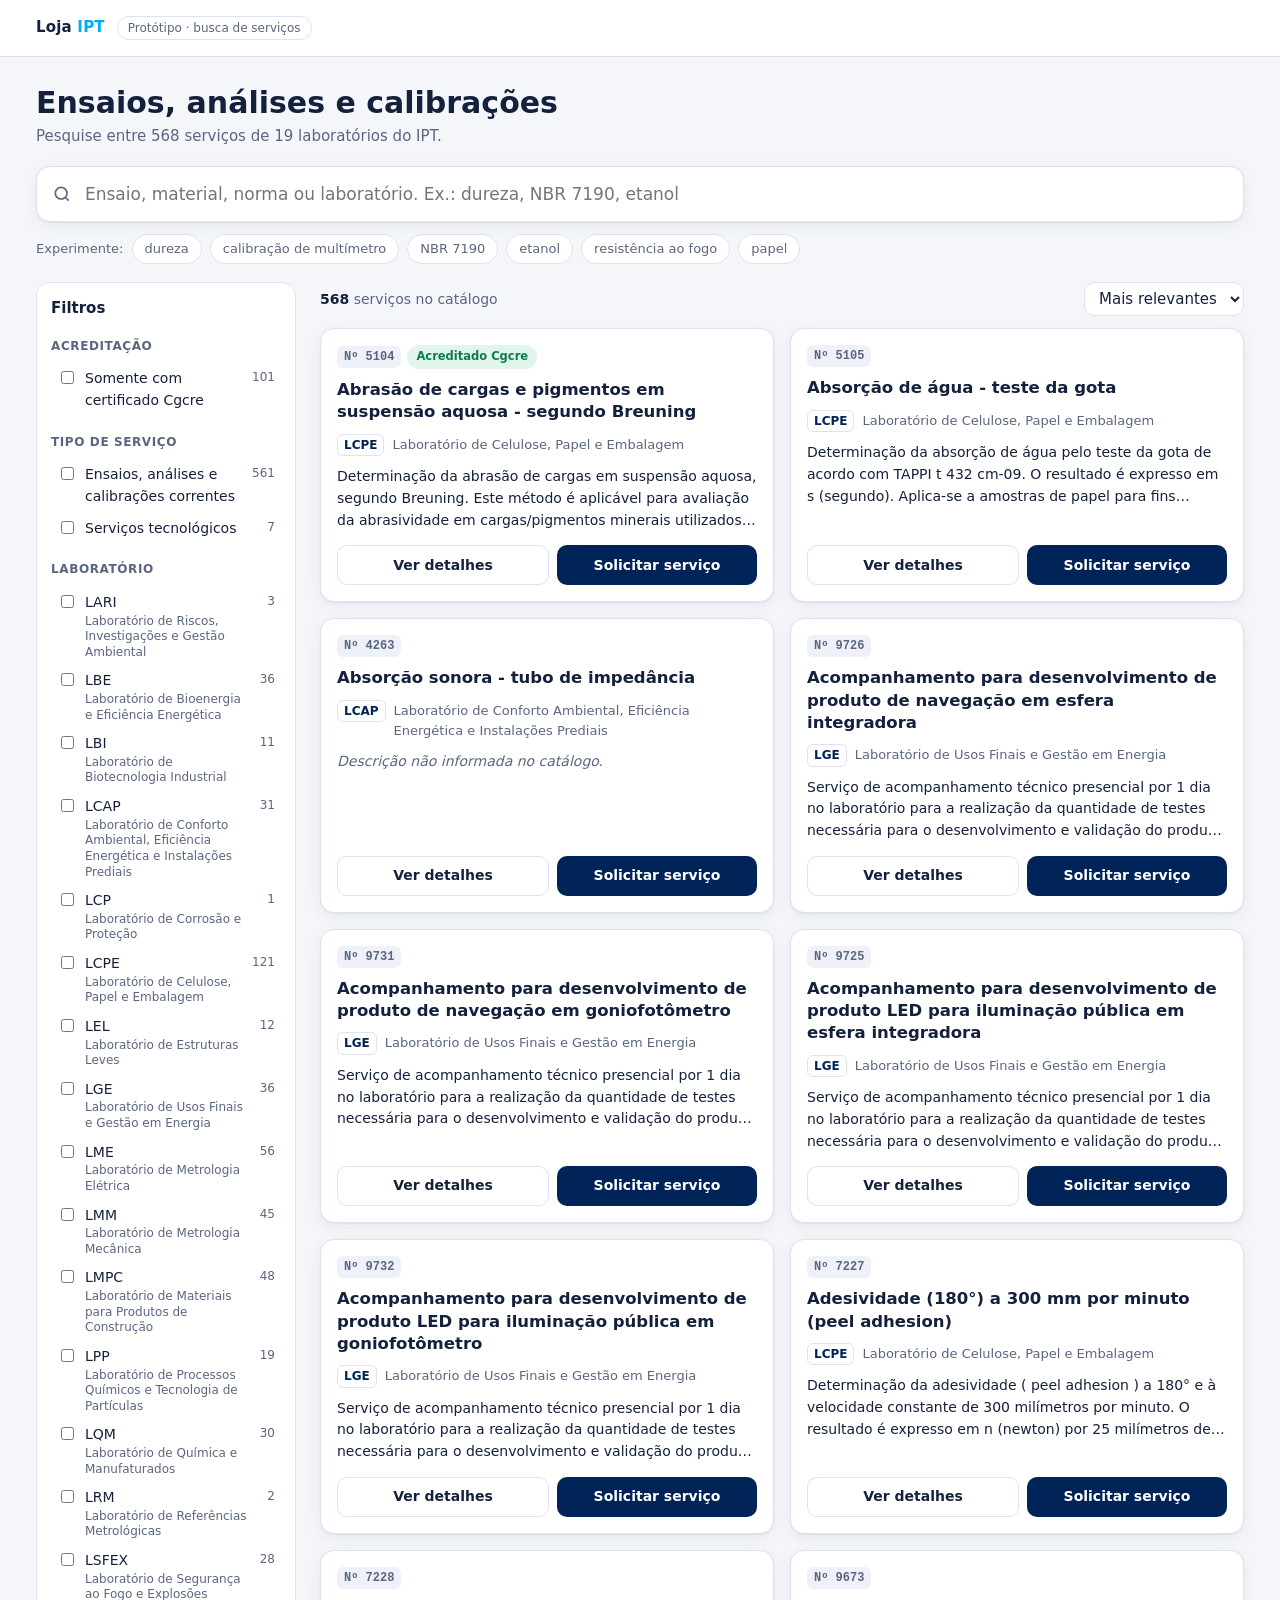
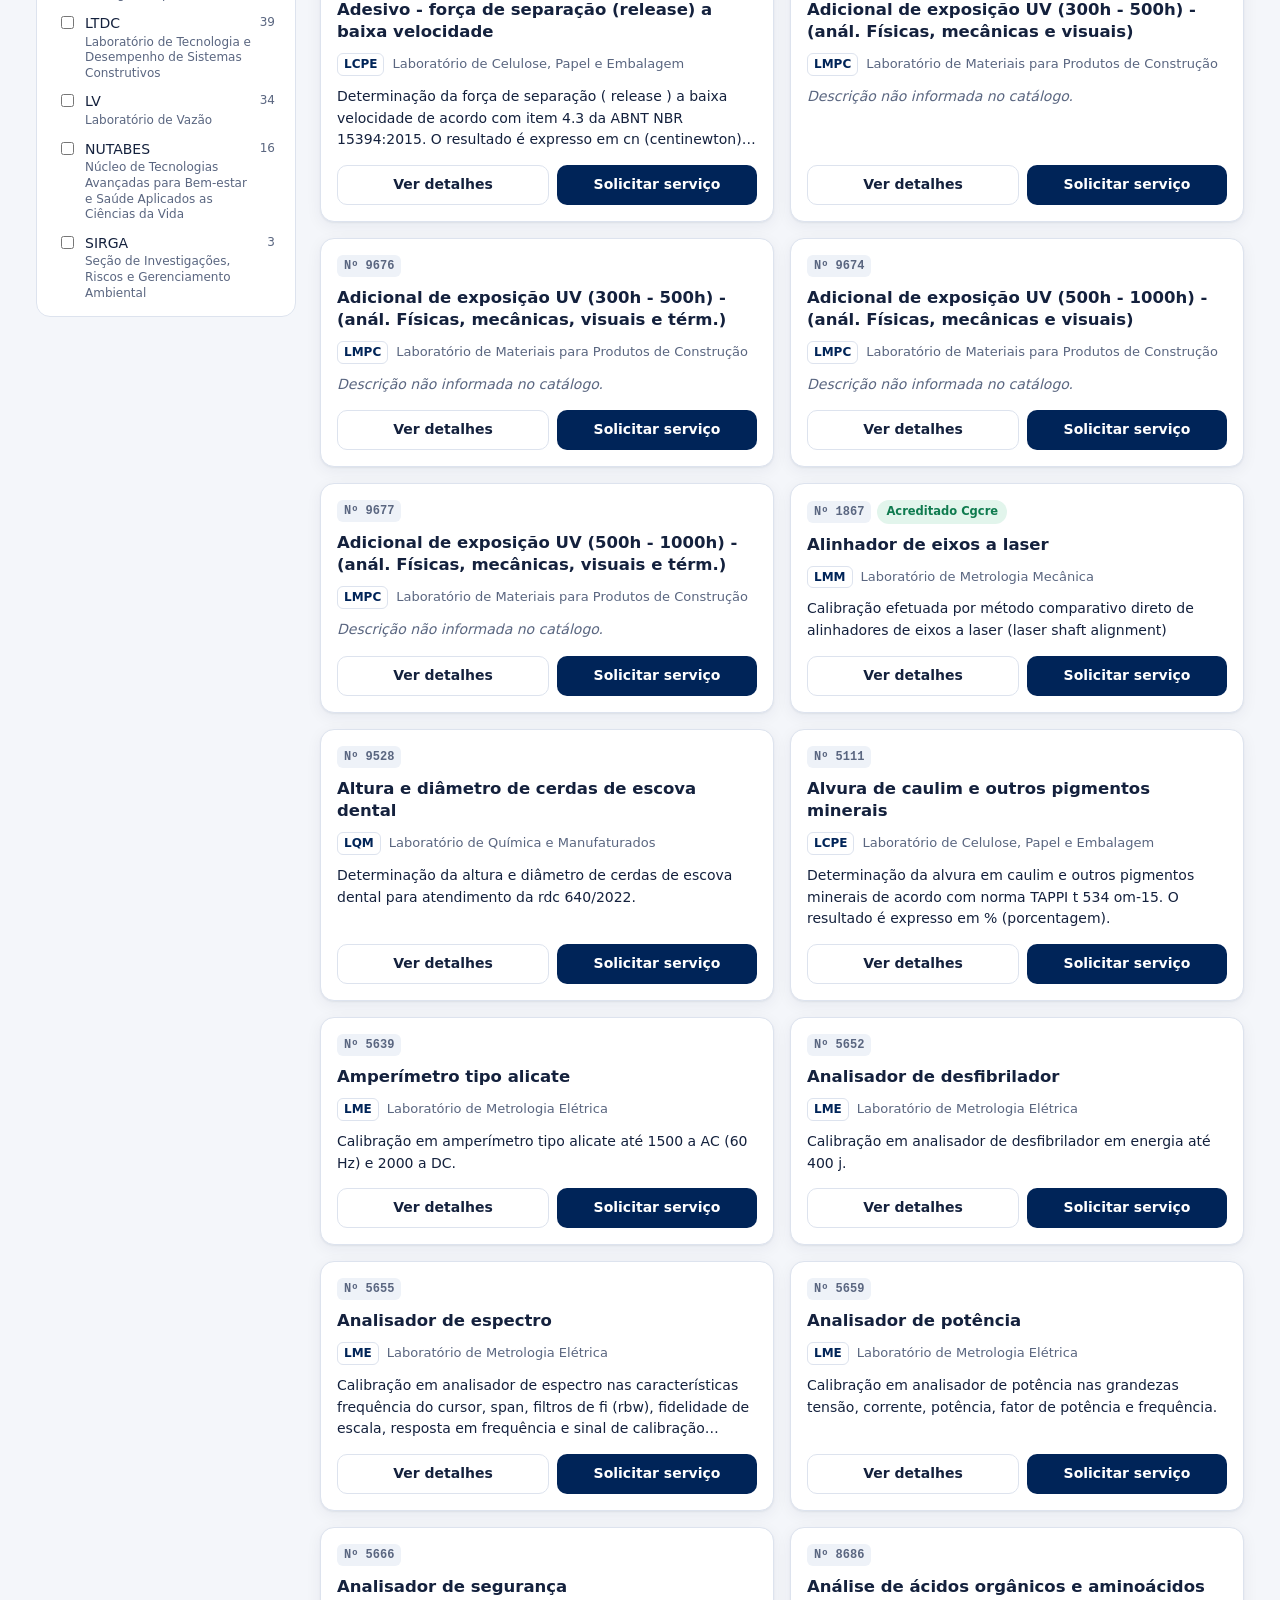
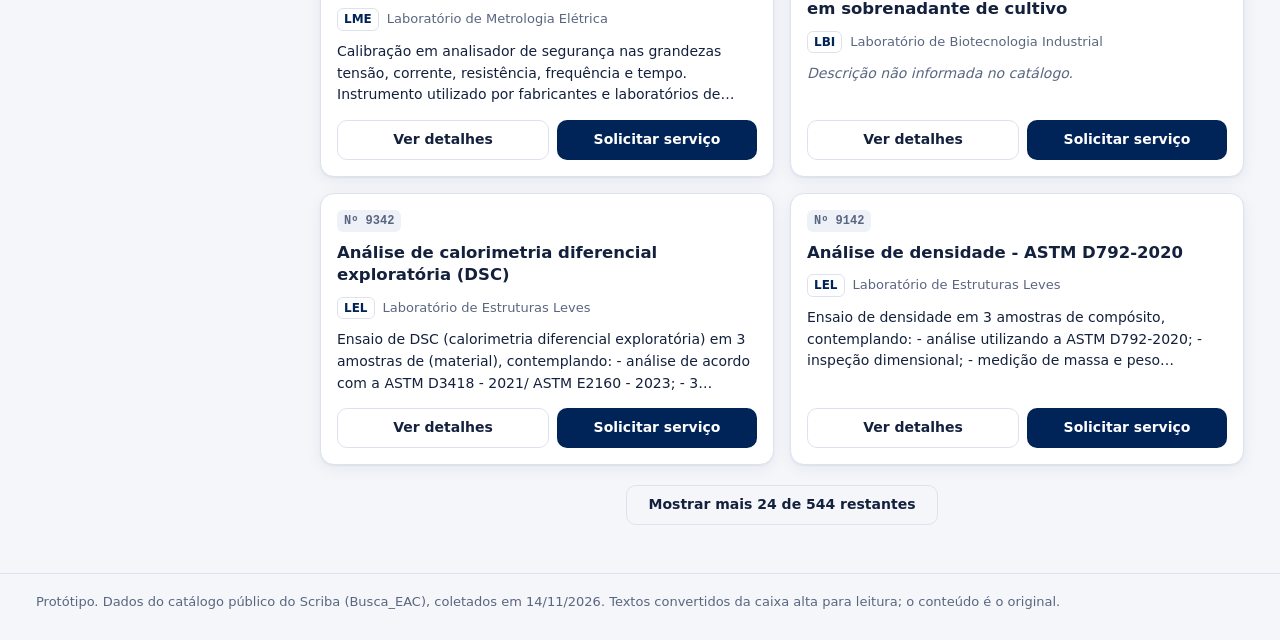
==== loja-ipt-busca/prototipo/index.html @ dd0d2679 "Adiciona protótipo independente da busca de serviços da Loja IPT Página única com os 568 serviços em" ====
<!doctype html>
<html lang="pt-BR">
<head>
<meta charset="utf-8">
<meta name="viewport" content="width=device-width, initial-scale=1">
<title>Busca de Serviços IPT</title>
<meta name="description" content="Protótipo de busca do catálogo de ensaios, análises e calibrações do IPT para a Loja IPT.">
<style>
:root{
  --bg:#f4f6fa; --surface:#ffffff; --surface-2:#eef2f8; --line:#dde3ee;
  --text:#14213d; --muted:#5a6680; --primary:#002458; --primary-ink:#ffffff;
  --accent:#01adef; --accent-soft:#e3f6fe; --mark:#fff1b8; --ok:#0f7b4f; --ok-soft:#e2f5ec;
  --shadow:0 1px 2px rgba(16,32,64,.06),0 4px 16px rgba(16,32,64,.06);
  --radius:14px;
  color-scheme:light;
}
@media (prefers-color-scheme:dark){
  :root:not([data-theme="light"]){
    --bg:#0b1220; --surface:#131c2e; --surface-2:#1a2540; --line:#26324d;
    --text:#e7ecf6; --muted:#9aa7c2; --primary:#5cc8f5; --primary-ink:#06192f;
    --accent:#5cc8f5; --accent-soft:#12324a; --mark:#5a4a0f; --ok:#5fd3a0; --ok-soft:#12352a;
    --shadow:0 1px 2px rgba(0,0,0,.3),0 6px 20px rgba(0,0,0,.25);
    color-scheme:dark;
  }
}
:root[data-theme="dark"]{
  --bg:#0b1220; --surface:#131c2e; --surface-2:#1a2540; --line:#26324d;
  --text:#e7ecf6; --muted:#9aa7c2; --primary:#5cc8f5; --primary-ink:#06192f;
  --accent:#5cc8f5; --accent-soft:#12324a; --mark:#5a4a0f; --ok:#5fd3a0; --ok-soft:#12352a;
  --shadow:0 1px 2px rgba(0,0,0,.3),0 6px 20px rgba(0,0,0,.25);
  color-scheme:dark;
}
*{box-sizing:border-box}
html{-webkit-text-size-adjust:100%}
body{margin:0;background:var(--bg);color:var(--text);
  font:15px/1.55 system-ui,-apple-system,"Segoe UI",Roboto,"Helvetica Neue",Arial,sans-serif}
a{color:inherit}
button,input,select{font:inherit;color:inherit}
.wrap{max-width:1240px;margin:0 auto;padding:0 16px}

/* topo */
.topbar{background:var(--surface);border-bottom:1px solid var(--line)}
.topbar .wrap{display:flex;align-items:center;gap:12px;height:56px}
.brand{font-weight:700;letter-spacing:.2px;color:var(--text);text-decoration:none}
.brand b{color:var(--accent)}
.tag{font-size:12px;color:var(--muted);border:1px solid var(--line);border-radius:999px;padding:2px 10px}
.spacer{flex:1}

/* busca */
.hero{padding:28px 0 18px}
.hero h1{margin:0 0 4px;font-size:clamp(22px,3.2vw,30px);line-height:1.2}
.hero p{margin:0 0 18px;color:var(--muted)}
.searchbox{position:relative}
.searchbox svg{position:absolute;left:16px;top:50%;transform:translateY(-50%);width:20px;height:20px;color:var(--muted);pointer-events:none}
.searchbox input{width:100%;height:56px;border-radius:var(--radius);border:1.5px solid var(--line);
  background:var(--surface);padding:0 48px 0 48px;font-size:17px;box-shadow:var(--shadow);outline:none}
.searchbox input:focus{border-color:var(--accent);box-shadow:0 0 0 4px var(--accent-soft)}
input[type=search]::-webkit-search-cancel-button{-webkit-appearance:none;display:none}
.clear{position:absolute;right:10px;top:50%;transform:translateY(-50%);border:0;background:transparent;
  width:36px;height:36px;border-radius:50%;cursor:pointer;color:var(--muted);display:none}
.clear:hover{background:var(--surface-2)}
.examples{display:flex;flex-wrap:wrap;gap:8px;margin-top:12px;align-items:center;font-size:13px;color:var(--muted)}
.chip{border:1px solid var(--line);background:var(--surface);border-radius:999px;padding:4px 12px;cursor:pointer;font-size:13px}
.chip:hover{border-color:var(--accent)}

/* layout */
.layout{display:grid;grid-template-columns:260px 1fr;gap:24px;padding-bottom:48px}
@media (max-width:860px){.layout{grid-template-columns:1fr}}
aside .panel{background:var(--surface);border:1px solid var(--line);border-radius:var(--radius);padding:14px 14px 10px;position:sticky;top:12px}
aside details>summary{list-style:none;cursor:pointer;font-weight:600;display:flex;justify-content:space-between;align-items:center}
aside details>summary::-webkit-details-marker{display:none}
aside h3{font-size:12px;text-transform:uppercase;letter-spacing:.6px;color:var(--muted);margin:16px 0 8px}
.opt{display:flex;align-items:flex-start;gap:8px;padding:5px 6px;border-radius:8px;cursor:pointer;font-size:14px}
.opt:hover{background:var(--surface-2)}
.opt input{margin-top:3px;accent-color:var(--accent)}
.opt .n{margin-left:auto;color:var(--muted);font-size:12px;font-variant-numeric:tabular-nums}
.opt .lbl{min-width:0}
.opt .lbl small{display:block;color:var(--muted);font-size:12px;line-height:1.3}
.opt.zero{opacity:.45}
.linkbtn{border:0;background:none;color:var(--accent);cursor:pointer;padding:6px 0;font-size:13px}

.bar{display:flex;flex-wrap:wrap;gap:10px;align-items:center;justify-content:space-between;margin-bottom:12px}
.count{font-size:14px;color:var(--muted)}
.count strong{color:var(--text)}
.bar select{border:1px solid var(--line);background:var(--surface);border-radius:10px;padding:6px 10px}
.notice{background:var(--accent-soft);border-radius:10px;padding:10px 14px;margin-bottom:12px;font-size:14px}
.notice button{border:0;background:none;padding:0;color:var(--accent);cursor:pointer;text-decoration:underline;font-weight:600}

/* cards */
.grid{display:grid;grid-template-columns:repeat(auto-fill,minmax(300px,1fr));gap:16px}
@media (max-width:400px){.grid{grid-template-columns:1fr}}
.card{background:var(--surface);border:1px solid var(--line);border-radius:var(--radius);padding:16px;
  display:flex;flex-direction:column;gap:10px;box-shadow:var(--shadow);min-width:0}
.card:hover{border-color:color-mix(in srgb,var(--accent) 45%,var(--line))}
.meta{display:flex;flex-wrap:wrap;gap:6px;align-items:center}
.code{font:600 12px/1 ui-monospace,SFMono-Regular,Menlo,Consolas,monospace;background:var(--surface-2);border-radius:6px;padding:5px 7px;color:var(--muted)}
.badge{font-size:11.5px;font-weight:600;border-radius:999px;padding:3px 9px;background:var(--ok-soft);color:var(--ok)}
.badge.type{background:var(--surface-2);color:var(--muted);font-weight:500}
.card h2{font-size:16.5px;line-height:1.35;margin:0;overflow-wrap:anywhere}
.lab{display:flex;gap:8px;align-items:baseline;font-size:13px;color:var(--muted);min-width:0}
.sigla{flex:none;font-weight:700;color:var(--primary);font-size:12px;border:1px solid var(--line);border-radius:6px;padding:1px 6px}
.desc{margin:0;font-size:14px;color:var(--text);display:-webkit-box;-webkit-line-clamp:3;-webkit-box-orient:vertical;overflow:hidden;overflow-wrap:anywhere}
.desc.none{color:var(--muted);font-style:italic}
.kw{display:flex;flex-wrap:wrap;gap:6px}
.kw span{font-size:12px;color:var(--muted);background:var(--surface-2);border-radius:6px;padding:2px 8px}
.actions{display:flex;gap:8px;margin-top:auto;padding-top:4px}
.btn{flex:1;display:inline-flex;justify-content:center;align-items:center;gap:6px;height:40px;border-radius:10px;
  font-weight:600;font-size:14px;text-decoration:none;cursor:pointer;border:1.5px solid transparent;white-space:nowrap}
.btn.sec{background:transparent;border-color:var(--line);color:var(--text)}
.btn.sec:hover{border-color:var(--accent)}
.btn.pri{background:var(--primary);color:var(--primary-ink)}
.btn.pri:hover{filter:brightness(1.12)}
mark{background:var(--mark);color:inherit;border-radius:3px;padding:0 1px}
.more{display:flex;justify-content:center;margin-top:20px}
.more .btn{flex:none;padding:0 22px}
.empty{background:var(--surface);border:1px dashed var(--line);border-radius:var(--radius);padding:28px;text-align:center;color:var(--muted)}
.empty h2{color:var(--text);font-size:18px;margin:0 0 6px}

/* detalhes */
dialog{border:0;padding:0;border-radius:18px;width:min(760px,calc(100vw - 24px));max-height:calc(100dvh - 24px);
  background:var(--surface);color:var(--text);box-shadow:0 20px 60px rgba(0,0,0,.35)}
dialog::backdrop{background:rgba(8,16,32,.55)}
.dlg-head{position:sticky;top:0;background:var(--surface);padding:18px 20px 12px;border-bottom:1px solid var(--line);display:flex;gap:12px;align-items:flex-start}
.dlg-head h2{margin:6px 0 0;font-size:20px;line-height:1.3}
.x{margin-left:auto;flex:none;border:0;background:var(--surface-2);width:36px;height:36px;border-radius:50%;cursor:pointer;font-size:18px}
.dlg-body{padding:16px 20px 8px}
.dlg-body dl{display:grid;grid-template-columns:150px 1fr;gap:10px 16px;margin:0}
@media (max-width:560px){.dlg-body dl{grid-template-columns:1fr;gap:2px}.dlg-body dd{margin-bottom:10px}}
.dlg-body dt{color:var(--muted);font-size:13px}
.dlg-body dd{margin:0;overflow-wrap:anywhere}
.dlg-body dd a{color:var(--accent)}
.dlg-foot{position:sticky;bottom:0;background:var(--surface);border-top:1px solid var(--line);padding:12px 20px;display:flex;gap:8px;flex-wrap:wrap}
.dlg-foot .btn{flex:1 1 180px}
.norms{display:flex;flex-wrap:wrap;gap:6px}
.norms span{font:600 12px/1.4 ui-monospace,SFMono-Regular,Menlo,Consolas,monospace;background:var(--surface-2);border-radius:6px;padding:2px 8px}
.hint{font-size:12px;color:var(--muted)}
footer{border-top:1px solid var(--line);padding:18px 0 28px;color:var(--muted);font-size:13px}
.sr{position:absolute;width:1px;height:1px;overflow:hidden;clip:rect(0 0 0 0)}
</style>
</head>
<body>
<header class="topbar">
  <div class="wrap">
    <a class="brand" href="?">Loja <b>IPT</b></a>
    <span class="tag">Protótipo · busca de serviços</span>
    <span class="spacer"></span>
  </div>
</header>

<main class="wrap">
  <section class="hero">
    <h1>Ensaios, análises e calibrações</h1>
    <p id="sub">Pesquise no catálogo de serviços dos laboratórios do IPT.</p>
    <form class="searchbox" role="search" onsubmit="return false">
      <label class="sr" for="q">Buscar serviço</label>
      <svg viewBox="0 0 24 24" fill="none" stroke="currentColor" stroke-width="2" aria-hidden="true"><circle cx="11" cy="11" r="7"/><path d="m20 20-3.5-3.5"/></svg>
      <input id="q" type="search" autocomplete="off" spellcheck="false" maxlength="200"
        placeholder="Ensaio, material, norma ou laboratório. Ex.: dureza, NBR 7190, etanol">
      <button class="clear" id="clear" type="button" aria-label="Limpar busca">✕</button>
    </form>
    <div class="examples" id="examples"><span>Experimente:</span></div>
  </section>

  <div class="layout">
    <aside>
      <div class="panel">
        <details id="filters" open>
          <summary>Filtros <span class="hint" id="factive"></span></summary>
          <h3>Acreditação</h3>
          <label class="opt"><input type="checkbox" id="fcgcre"><span class="lbl">Somente com certificado Cgcre</span><span class="n" id="ncgcre"></span></label>
          <h3>Tipo de serviço</h3>
          <div id="ftipo"></div>
          <h3>Laboratório</h3>
          <div id="flab"></div>
          <button class="linkbtn" id="freset" type="button">Limpar filtros</button>
        </details>
      </div>
    </aside>

    <section aria-labelledby="count">
      <div class="bar">
        <div class="count" id="count" aria-live="polite"></div>
        <label>
          <span class="sr">Ordenar</span>
          <select id="sort">
            <option value="rel">Mais relevantes</option>
            <option value="nome">Nome (A–Z)</option>
            <option value="cod">Código</option>
          </select>
        </label>
      </div>
      <div id="notices"></div>
      <div class="grid" id="grid"></div>
      <div class="more" id="more"></div>
    </section>
  </div>
</main>

<footer>
  <div class="wrap" id="foot"></div>
</footer>

<dialog id="dlg" aria-labelledby="dlg-title"></dialog>

<script>
const DADOS = {"meta":{"fonte":"https://escriba.ipt.br/Busca_EAC/pesquisas.asp (POST TxtTermo=%)","coletado_em":"2026-11-14","blocos_html":574,"servicos_unicos":568,"laboratorios":19,"termos_use":132},"servicos":[{"registro":1050,"tipo_servico":"Ensaios, análises e calibrações correntes","nome":"ENSAIO DE SOLIDEZ E ENVELHECIMENTO À LUZ (WOM)","descricao":"ENSAIOS DE SOLIDEZ À LUZ E ENVELHECIMENTO ACELERADO EM EQUIPAMENTO WEATHER OMETER","palavras_chave":[],"laboratorios":[{"sigla":"LQM","nome":"Laboratório de Química e Manufaturados","crd":"DN11"}],"certificados_cgcre":[],"contato":{"url":"https://www.ipt.br/faleconosco/?Manifestacao=1&Ensaio=1050&CRD=DN11","manifestacao":"1"}},{"registro":1201,"tipo_servico":"Ensaios, análises e calibrações correntes","nome":"CÉLULA DE CARGA HIDRÁULICA","descricao":"CALIBRAÇÃO DE INSTRUMENTOS DE MEDIÇÃO DE FORÇA INDIRETA TAIS COMO: MACACO HIDRÁULICO, MACACO DE PROTENSÃO, MACACO DE FORMA DESLIZANTE, CÉLULA DE CARGA HIDRÁULICA. CALIBRAÇÃO EFETUADA BASEADO NA NORMA ABNT NBR 8197.","palavras_chave":[],"laboratorios":[{"sigla":"LMM","nome":"LABORATÓRIO DE METROLOGIA MECÂNICA","crd":"DH12"}],"certificados_cgcre":[{"codigo":"CAL 0003","url":"https://escriba.ipt.br/qualidade_acreditacao/CAL_0003_certificado.pdf"},{"codigo":"CAL 0003(Inglês)","url":"https://escriba.ipt.br/qualidade_acreditacao/CAL_0003_certificado_ingles.pdf"}],"contato":{"url":"https://www.ipt.br/faleconosco/?Manifestacao=2&Ensaio=1201&CRD=DH12","manifestacao":"2"}},{"registro":1212,"tipo_servico":"Ensaios, análises e calibrações correntes","nome":"MÁQUINA DE ENSAIO DE IMPACTO","descricao":"CALIBRAÇÃO DE MÁQUINAS DE ENSAIO DE IMPACTO CHARPY PELO MÉTODO DIRETO E INDIRETO BASEADO NA NORMA ABNT NBR ISO 148-2. CHARPY PENDULUM IMPACT TEST","palavras_chave":[],"laboratorios":[{"sigla":"LMM","nome":"LABORATÓRIO DE METROLOGIA MECÂNICA","crd":"DH12"}],"certificados_cgcre":[{"codigo":"CAL 0003","url":"https://escriba.ipt.br/qualidade_acreditacao/CAL_0003_certificado.pdf"},{"codigo":"CAL 0003(Inglês)","url":"https://escriba.ipt.br/qualidade_acreditacao/CAL_0003_certificado_ingles.pdf"}],"contato":{"url":"https://www.ipt.br/faleconosco/?Manifestacao=2&Ensaio=1212&CRD=DH12","manifestacao":"2"}},{"registro":1218,"tipo_servico":"Ensaios, análises e calibrações correntes","nome":"CALIBRADOR DE RELÓGIO","descricao":"CALIBRAÇÃO EFETUADA POR MÉTODO COMPARATIVO DIRETO DE CALIBRADORES (MECÂNICOS) DE RELÓGIOS COMPARADOR / APALPADOR E CALIBRADORES (ELETRÔNICO) DE RELÓGIO COMPARADOR / APALPADOR","palavras_chave":[],"laboratorios":[{"sigla":"LMM","nome":"LABORATÓRIO DE METROLOGIA MECÂNICA","crd":"DH12"}],"certificados_cgcre":[{"codigo":"CAL 0003","url":"https://escriba.ipt.br/qualidade_acreditacao/CAL_0003_certificado.pdf"},{"codigo":"CAL 0003(Inglês)","url":"https://escriba.ipt.br/qualidade_acreditacao/CAL_0003_certificado_ingles.pdf"}],"contato":{"url":"https://www.ipt.br/faleconosco/?Manifestacao=2&Ensaio=1218&CRD=DH12","manifestacao":"2"}},{"registro":1235,"tipo_servico":"Ensaios, análises e calibrações correntes","nome":"COMPARADOR / APALPADOR ELETRÔNICO","descricao":"CALIBRAÇÃO EFETUADA POR MÉTODO COMPARATIVO DIRETO DE COMPARADORES ELETRÔNICOS DE DESLOCAMENTO E APALPADORES ELETRÔNICOS.","palavras_chave":[],"laboratorios":[{"sigla":"LMM","nome":"LABORATÓRIO DE METROLOGIA MECÂNICA","crd":"DH12"}],"certificados_cgcre":[{"codigo":"CAL 0003","url":"https://escriba.ipt.br/qualidade_acreditacao/CAL_0003_certificado.pdf"},{"codigo":"CAL 0003(Inglês)","url":"https://escriba.ipt.br/qualidade_acreditacao/CAL_0003_certificado_ingles.pdf"}],"contato":{"url":"https://www.ipt.br/faleconosco/?Manifestacao=2&Ensaio=1235&CRD=DH12","manifestacao":"2"}},{"registro":1239,"tipo_servico":"Ensaios, análises e calibrações correntes","nome":"ESQUADRO","descricao":"CALIBRAÇÃO EFETUADA POR MÉTODO COMPARATIVO DIRETO DE ESQUADRO COMBINADO (COMBINATION SQUARES).","palavras_chave":[],"laboratorios":[{"sigla":"LMM","nome":"LABORATÓRIO DE METROLOGIA MECÂNICA","crd":"DH12"}],"certificados_cgcre":[{"codigo":"CAL 0003","url":"https://escriba.ipt.br/qualidade_acreditacao/CAL_0003_certificado.pdf"},{"codigo":"CAL 0003(Inglês)","url":"https://escriba.ipt.br/qualidade_acreditacao/CAL_0003_certificado_ingles.pdf"}],"contato":{"url":"https://www.ipt.br/faleconosco/?Manifestacao=2&Ensaio=1239&CRD=DH12","manifestacao":"2"}},{"registro":1248,"tipo_servico":"Ensaios, análises e calibrações correntes","nome":"MÁQUINA DE ENSAIO","descricao":"CALIBRAÇÃO DE ESCALA MÁQUINA DE ENSAIO DE MATERIAIS METÁLICOS, PLÁSTICOS, BORRACHA E CONCRETO EM TRAÇÃO E COMPRESSÃO, TENSION/COMPRESSION TESTING MACHINE, STATIC UNIAXIAL TESTING MACHINE, PARÂMETROS DESLOCAMENTO E VELOCIDADE. EXTENSÔMETRO. CALIBRAÇÃO EFETUADA BASEADO NA NORMA ABNT NBR ISO 7500-1. CALIBRAÇÃO EFETUADA, BASEADO NA NORMA ASTM E2309/E2309M. CALIBRAÇÃO EFETUADA , BASEADO NA NORMA ASTM E2658. CALIBRAÇÃO EFETUADA BASEADO NA NORMA NBR ISO 9513.","palavras_chave":[],"laboratorios":[{"sigla":"LMM","nome":"LABORATÓRIO DE METROLOGIA MECÂNICA","crd":"DH12"}],"certificados_cgcre":[{"codigo":"CAL 0003","url":"https://escriba.ipt.br/qualidade_acreditacao/CAL_0003_certificado.pdf"},{"codigo":"CAL 0003(Inglês)","url":"https://escriba.ipt.br/qualidade_acreditacao/CAL_0003_certificado_ingles.pdf"}],"contato":{"url":"https://www.ipt.br/faleconosco/?Manifestacao=2&Ensaio=1248&CRD=DH12","manifestacao":"2"}},{"registro":1252,"tipo_servico":"Ensaios, análises e calibrações correntes","nome":"MESA / RÉGUA DE SENO","descricao":"CALIBRAÇÃO EFETUADA POR MÉTODO COMPARATIVO DIRETO DE MESAS DE SENO E RÉGUAS DE SENO, BASEADO NA NORMA JIS-B 7525.","palavras_chave":[],"laboratorios":[{"sigla":"LMM","nome":"LABORATÓRIO DE METROLOGIA MECÂNICA","crd":"DH12"}],"certificados_cgcre":[{"codigo":"CAL 0003","url":"https://escriba.ipt.br/qualidade_acreditacao/CAL_0003_certificado.pdf"},{"codigo":"CAL 0003(Inglês)","url":"https://escriba.ipt.br/qualidade_acreditacao/CAL_0003_certificado_ingles.pdf"}],"contato":{"url":"https://www.ipt.br/faleconosco/?Manifestacao=2&Ensaio=1252&CRD=DH12","manifestacao":"2"}},{"registro":1260,"tipo_servico":"Ensaios, análises e calibrações correntes","nome":"TORQUÍMETRO - 5 PTS","descricao":"CALIBRAÇÃO DE EQUIPAMENTOS TAIS COMO: TORQUÍMETRO ANALÓGICO, DIGITAL, ESTALO, BARRA DE TORÇÃO OU FLEXÃO, CHAVE MECÂNICA, CHAVE DE TORQUE, TORQUÍMETRO HIDRÁULICO, TORQUE WRENCH, HYDRAULIC TORQUE WRENCH, DIGITAL TORQUE WRENCH. CALIBRAÇÃO EFETUADA BASEADO NA(S) NORMA(S) ABNT NBR ISO 6789.","palavras_chave":[],"laboratorios":[{"sigla":"LMM","nome":"LABORATÓRIO DE METROLOGIA MECÂNICA","crd":"DH12"}],"certificados_cgcre":[{"codigo":"CAL 0003","url":"https://escriba.ipt.br/qualidade_acreditacao/CAL_0003_certificado.pdf"},{"codigo":"CAL 0003(Inglês)","url":"https://escriba.ipt.br/qualidade_acreditacao/CAL_0003_certificado_ingles.pdf"}],"contato":{"url":"https://www.ipt.br/faleconosco/?Manifestacao=2&Ensaio=1260&CRD=DH12","manifestacao":"2"}},{"registro":1268,"tipo_servico":"Ensaios, análises e calibrações correntes","nome":"PADRÃO ESCALONADO","descricao":"CALIBRAÇÃO EFETUADA POR MÉTODO COMPARATIVO DIRETO DE PADRÃO ESCALONADO PARA PAQUÍMETRO E MEDIDOR DE ALTURA, PADRÕES ESCALONADO COM TAMBOR MICROMÉTRICO E PADRÕES ESCALONADO PARA MICRÔMETRO DE PROFUNDIDADE, BASEADO KC EUROMET.L-K35","palavras_chave":[],"laboratorios":[{"sigla":"LMM","nome":"LABORATÓRIO DE METROLOGIA MECÂNICA","crd":"DH12"}],"certificados_cgcre":[{"codigo":"CAL 0003","url":"https://escriba.ipt.br/qualidade_acreditacao/CAL_0003_certificado.pdf"},{"codigo":"CAL 0003(Inglês)","url":"https://escriba.ipt.br/qualidade_acreditacao/CAL_0003_certificado_ingles.pdf"}],"contato":{"url":"https://www.ipt.br/faleconosco/?Manifestacao=2&Ensaio=1268&CRD=DH12","manifestacao":"2"}},{"registro":1277,"tipo_servico":"Ensaios, análises e calibrações correntes","nome":"PESO PADRÃO ATÉ 20 KG [E2 ATÉ 5 KG; F1; F2; M1; M2; M3]","descricao":"CALIBRAÇÃO DE PESOS PADRÃO (MASSAS PADRÃO) CLASSES E2, F1, F2, M1, M2 E M3. CALIBRAÇÃO EFETUADA CONFORME OIML-R111-1 POR COMPARAÇÃO COM PESOS PADRÃO.","palavras_chave":[],"laboratorios":[{"sigla":"LMM","nome":"LABORATÓRIO DE METROLOGIA MECÂNICA","crd":"DH12"}],"certificados_cgcre":[{"codigo":"CAL 0003","url":"https://escriba.ipt.br/qualidade_acreditacao/CAL_0003_certificado.pdf"},{"codigo":"CAL 0003(Inglês)","url":"https://escriba.ipt.br/qualidade_acreditacao/CAL_0003_certificado_ingles.pdf"}],"contato":{"url":"https://www.ipt.br/faleconosco/?Manifestacao=2&Ensaio=1277&CRD=DH12","manifestacao":"2"}},{"registro":1278,"tipo_servico":"Ensaios, análises e calibrações correntes","nome":"PENEIRA","descricao":"CALIBRAÇÃO EFETUADA POR MÉTODO COMPARATIVO DIRETO DE PENEIRAS GRANULOMÉTRICAS = 25 ?M , BASEADO NA NORMA NBR NM ISO 3310-1.","palavras_chave":[],"laboratorios":[{"sigla":"LMM","nome":"LABORATÓRIO DE METROLOGIA MECÂNICA","crd":"DH12"}],"certificados_cgcre":[{"codigo":"CAL 0003","url":"https://escriba.ipt.br/qualidade_acreditacao/CAL_0003_certificado.pdf"},{"codigo":"CAL 0003(Inglês)","url":"https://escriba.ipt.br/qualidade_acreditacao/CAL_0003_certificado_ingles.pdf"}],"contato":{"url":"https://www.ipt.br/faleconosco/?Manifestacao=2&Ensaio=1278&CRD=DH12","manifestacao":"2"}},{"registro":1287,"tipo_servico":"Ensaios, análises e calibrações correntes","nome":"MICROSCÓPIO / PROJETOR","descricao":"CALIBRAÇÃO EFETUADA POR MÉTODO COMPARATIVO DIRETO DE MICROSCÓPIOS E PROJETORES DE PERFIL (MEASURING MICROSCOPES, PROFILE PROJECTORS).","palavras_chave":[],"laboratorios":[{"sigla":"LMM","nome":"LABORATÓRIO DE METROLOGIA MECÂNICA","crd":"DH12"}],"certificados_cgcre":[{"codigo":"CAL 0003","url":"https://escriba.ipt.br/qualidade_acreditacao/CAL_0003_certificado.pdf"},{"codigo":"CAL 0003(Inglês)","url":"https://escriba.ipt.br/qualidade_acreditacao/CAL_0003_certificado_ingles.pdf"}],"contato":{"url":"https://www.ipt.br/faleconosco/?Manifestacao=2&Ensaio=1287&CRD=DH12","manifestacao":"2"}},{"registro":1295,"tipo_servico":"Ensaios, análises e calibrações correntes","nome":"PLANO ÓPTICO","descricao":"CALIBRAÇÃO EFETUADA POR MÉTODO COMPARATIVO INDIRETO POR PROCESSO INTERFEROMÉTRICO DE PLANO ÓPTICO (OPTICAL FLAT), BASEADO NA NORMA JIS-B 7430.","palavras_chave":[],"laboratorios":[{"sigla":"LMM","nome":"LABORATÓRIO DE METROLOGIA MECÂNICA","crd":"DH12"}],"certificados_cgcre":[{"codigo":"CAL 0003","url":"https://escriba.ipt.br/qualidade_acreditacao/CAL_0003_certificado.pdf"},{"codigo":"CAL 0003(Inglês)","url":"https://escriba.ipt.br/qualidade_acreditacao/CAL_0003_certificado_ingles.pdf"}],"contato":{"url":"https://www.ipt.br/faleconosco/?Manifestacao=2&Ensaio=1295&CRD=DH12","manifestacao":"2"}},{"registro":1308,"tipo_servico":"Ensaios, análises e calibrações correntes","nome":"TAMBOR MICROMÉTRICO","descricao":"CALIBRAÇÃO EFETUADA POR MÉTODO COMPARATIVO DIRETO DE TAMBOR MICROMÉTRICO (DIGIMATIC MICROMETER HEADS).","palavras_chave":[],"laboratorios":[{"sigla":"LMM","nome":"LABORATÓRIO DE METROLOGIA MECÂNICA","crd":"DH12"}],"certificados_cgcre":[{"codigo":"CAL 0003","url":"https://escriba.ipt.br/qualidade_acreditacao/CAL_0003_certificado.pdf"},{"codigo":"CAL 0003(Inglês)","url":"https://escriba.ipt.br/qualidade_acreditacao/CAL_0003_certificado_ingles.pdf"}],"contato":{"url":"https://www.ipt.br/faleconosco/?Manifestacao=2&Ensaio=1308&CRD=DH12","manifestacao":"2"}},{"registro":1309,"tipo_servico":"Ensaios, análises e calibrações correntes","nome":"TRANSDUTOR DE DESLOCAMENTO ANGULAR","descricao":"CALIBRAÇÃO EFETUADA POR MÉTODO COMPARATIVO DIRETO DE TRANSDUTORES DE DESLOCAMENTO ANGULAR (ENCODER) COM INDICADOR ANALÓGICO OU DIGITAL, INSTRUMENTOS COM ESCALA ANGULAR DIGITAL, TORPEDO INCLINÔMETRO (ROTARY ENCODERS, INCLINOMETER)","palavras_chave":[],"laboratorios":[{"sigla":"LMM","nome":"LABORATÓRIO DE METROLOGIA MECÂNICA","crd":"DH12"}],"certificados_cgcre":[{"codigo":"CAL 0003","url":"https://escriba.ipt.br/qualidade_acreditacao/CAL_0003_certificado.pdf"},{"codigo":"CAL 0003(Inglês)","url":"https://escriba.ipt.br/qualidade_acreditacao/CAL_0003_certificado_ingles.pdf"}],"contato":{"url":"https://www.ipt.br/faleconosco/?Manifestacao=2&Ensaio=1309&CRD=DH12","manifestacao":"2"}},{"registro":1319,"tipo_servico":"Ensaios, análises e calibrações correntes","nome":"BALANÇA DE PRESSÃO 1 PISTÃO (HIDRÁULICA, PNEUMÁTICA E ESFERA) - 10 PTS","descricao":"CALIBRAÇÃO DE BALANÇAS DE PRESSÃO HIDRÁULICAS E PNEUMÁTICAS (BALANÇAS DE PESO MORTO) E BALANÇAS DIGITAIS DE PISTÃO (BALANÇA DE PRESSÃO DIGITAL). CALIBRAÇÃO EFETUADA POR COMPARAÇÃO COM BALANÇA DE PRESSÃO INCLUINDO A DETERMINAÇÃO DA ÁREA EFETIVA DO PISTÃO E PESAGEM DOS PESOS.","palavras_chave":[],"laboratorios":[{"sigla":"LMM","nome":"LABORATÓRIO DE METROLOGIA MECÂNICA","crd":"DH12"}],"certificados_cgcre":[{"codigo":"CAL 0003","url":"https://escriba.ipt.br/qualidade_acreditacao/CAL_0003_certificado.pdf"},{"codigo":"CAL 0003(Inglês)","url":"https://escriba.ipt.br/qualidade_acreditacao/CAL_0003_certificado_ingles.pdf"}],"contato":{"url":"https://www.ipt.br/faleconosco/?Manifestacao=2&Ensaio=1319&CRD=DH12","manifestacao":"2"}},{"registro":1867,"tipo_servico":"Ensaios, análises e calibrações correntes","nome":"ALINHADOR DE EIXOS A LASER","descricao":"CALIBRAÇÃO EFETUADA POR MÉTODO COMPARATIVO DIRETO DE ALINHADORES DE EIXOS A LASER (LASER SHAFT ALIGNMENT)","palavras_chave":[],"laboratorios":[{"sigla":"LMM","nome":"LABORATÓRIO DE METROLOGIA MECÂNICA","crd":"DH12"}],"certificados_cgcre":[{"codigo":"CAL 0003","url":"https://escriba.ipt.br/qualidade_acreditacao/CAL_0003_certificado.pdf"},{"codigo":"CAL 0003(Inglês)","url":"https://escriba.ipt.br/qualidade_acreditacao/CAL_0003_certificado_ingles.pdf"}],"contato":{"url":"https://www.ipt.br/faleconosco/?Manifestacao=2&Ensaio=1867&CRD=DH12","manifestacao":"2"}},{"registro":1872,"tipo_servico":"Ensaios, análises e calibrações correntes","nome":"MANÔMETRO E VACUÔMETRO ANALÓGICO ATÉ 1000 BAR - 10 PTS","descricao":"CALIBRAÇÃO DE MEDIDORES DE PRESSÃO RELATIVA, DIFERENCIAL E ABSOLUTA (DIGITAIS OU ANALÓGICOS) TAIS COMO: MANÔMETROS, VACUÔMETROS, MANOVACUÔMETROS, MANÔMETROS DE COLUNA LÍQUIDA, ESFIGMOMANÔMETROS, TRANSDUTORES / TRANSMISSORES COM SAÍDA EM UNIDADE ELÉTRICA, CALIBRADORES / CONTROLADORES DE PRESSÃO E REGISTRADORES DE PRESSÃO (DATALOGGERS). AS CALIBRAÇÕES SÃO EFETUADAS POR COMPARAÇÃO COM BALANÇA DE PRESSÃO, BALANÇA DIGITAL DE PISTÃO, MANOMETRO PADRÃO E/OU BARÔMETRO DE REFERÊNCIA.","palavras_chave":[],"laboratorios":[{"sigla":"LMM","nome":"LABORATÓRIO DE METROLOGIA MECÂNICA","crd":"DH12"}],"certificados_cgcre":[{"codigo":"CAL 0003","url":"https://escriba.ipt.br/qualidade_acreditacao/CAL_0003_certificado.pdf"},{"codigo":"CAL 0003(Inglês)","url":"https://escriba.ipt.br/qualidade_acreditacao/CAL_0003_certificado_ingles.pdf"}],"contato":{"url":"https://www.ipt.br/faleconosco/?Manifestacao=2&Ensaio=1872&CRD=DH12","manifestacao":"2"}},{"registro":1890,"tipo_servico":"Ensaios, análises e calibrações correntes","nome":"MEDIDOR DE ESPESSURA","descricao":"CALIBRAÇÃO EFETUADA POR MÉTODO COMPARATIVO DIRETO DE MEDIDORES DE ESPESSURA COM RELÓGIO (THICKNESS GAUGE, DIGITAL THICKNESS GAUGE).","palavras_chave":[],"laboratorios":[{"sigla":"LMM","nome":"LABORATÓRIO DE METROLOGIA MECÂNICA","crd":"DH12"}],"certificados_cgcre":[{"codigo":"CAL 0003","url":"https://escriba.ipt.br/qualidade_acreditacao/CAL_0003_certificado.pdf"},{"codigo":"CAL 0003(Inglês)","url":"https://escriba.ipt.br/qualidade_acreditacao/CAL_0003_certificado_ingles.pdf"}],"contato":{"url":"https://www.ipt.br/faleconosco/?Manifestacao=2&Ensaio=1890&CRD=DH12","manifestacao":"2"}},{"registro":1895,"tipo_servico":"Ensaios, análises e calibrações correntes","nome":"MEDIDOR DE NÍVEL POR ULTRASSOM","descricao":"CALIBRAÇÃO EFETUADA POR MÉTODO COMPARATIVO DIRETO DE MEDIDORES DE NÍVEL POR ULTRASSOM (ULTRASONIC MEASUREMENT).","palavras_chave":[],"laboratorios":[{"sigla":"LMM","nome":"LABORATÓRIO DE METROLOGIA MECÂNICA","crd":"DH12"}],"certificados_cgcre":[{"codigo":"CAL 0003","url":"https://escriba.ipt.br/qualidade_acreditacao/CAL_0003_certificado.pdf"},{"codigo":"CAL 0003(Inglês)","url":"https://escriba.ipt.br/qualidade_acreditacao/CAL_0003_certificado_ingles.pdf"}],"contato":{"url":"https://www.ipt.br/faleconosco/?Manifestacao=2&Ensaio=1895&CRD=DH12","manifestacao":"2"}},{"registro":1901,"tipo_servico":"Ensaios, análises e calibrações correntes","nome":"METROTOMOGRAFIA 3D POR ABSORÇÃO DE RAIOS X","descricao":"RAIOS X / CARACTERIZAÇÃO / MEDIÇÃO / INSPEÇÃO DE PEÇAS, COMPONENTES, ARTEFATOS E PRODUTOS, POR MEIO DE TÉCNICA DE TOMOGRAFIA COMPUTADORIZADA.","palavras_chave":[],"laboratorios":[{"sigla":"LMM","nome":"LABORATÓRIO DE METROLOGIA MECÂNICA","crd":"DH12"}],"certificados_cgcre":[],"contato":{"url":"https://www.ipt.br/faleconosco/?Manifestacao=2&Ensaio=1901&CRD=DH12","manifestacao":"2"}},{"registro":1910,"tipo_servico":"Ensaios, análises e calibrações correntes","nome":"BARÔMETRO DIGITAL OU ANALÓGICO 700 A 1100 MBAR - 8 PTS","descricao":"CALIBRAÇÃO DE MEDIDORES DE PRESSÃO ATMOSFÉRICA / ABSOLUTA TAIS COMO: BARÔMETRO, ESTAÇÃO METEOROLÓGICA E TERMO-HIGRO-BARÔMETRO (COM OU SEM CONEXÃO DE PRESSÃO). CALIBRAÇÃO EFETUADA POR COMPARAÇÃO COM BARÔMETRO DE REFERÊNCIA UTILIZANDO CÂMARA DE VÁCUO / BAROMÉTRICA.","palavras_chave":[],"laboratorios":[{"sigla":"LMM","nome":"LABORATÓRIO DE METROLOGIA MECÂNICA","crd":"DH12"}],"certificados_cgcre":[{"codigo":"CAL 0003","url":"https://escriba.ipt.br/qualidade_acreditacao/CAL_0003_certificado.pdf"},{"codigo":"CAL 0003(Inglês)","url":"https://escriba.ipt.br/qualidade_acreditacao/CAL_0003_certificado_ingles.pdf"}],"contato":{"url":"https://www.ipt.br/faleconosco/?Manifestacao=2&Ensaio=1910&CRD=DH12","manifestacao":"2"}},{"registro":1939,"tipo_servico":"Ensaios, análises e calibrações correntes","nome":"MEDIÇÃO DE PEÇAS , ARTEFATOS E COMPONENTES","descricao":"A MEDIÇÃO DE PEÇAS E COMPONENTES INCLUI A PESAGEM / MEDIÇÃO DA MASSA DAS PEÇAS E/OU MEDIÇÕES DAS DIMENSÕES OU OUTRAS PROPRIEDADES GEOMÉTRICAS TAIS COMO: MEDIÇÕES DE ÂNGULOS, RUGOSIDADE, PARALELISMO, PERPENDICULARIDADE, DIÂMETRO, CIRCULARIDADE, CILINDRICIDADE, PERFIL DE LINHA, PLANEZA, CONCENTRICIDADE, COAXILIDADE, BATIMENTO. A MEDIÇÃO DA MASSA É REALIZADA POR MEIO DE PESAGENS EM BALANÇAS DE PRECISÃO OU POR COMPARAÇÃO COM PESOS PADRÃO. PARA AS MEDIÇÕES DIMENSIONAIS, PODE-SE TER COMO PADRÕES DE REFERÊNCIA: RUGOSÍMETROS, PERFILÔMETROS, MÁQUINA DE MEDIÇÃO POR COORDENADAS, MÁQUINA DE ERRO DE FORMA, MÁQUINA DE MEDIÇÃO LINEAR, LASER INTERFEROMÉTRICO.","palavras_chave":[],"laboratorios":[{"sigla":"LMM","nome":"LABORATÓRIO DE METROLOGIA MECÂNICA","crd":"DH12"}],"certificados_cgcre":[{"codigo":"CAL 0003","url":"https://escriba.ipt.br/qualidade_acreditacao/CAL_0003_certificado.pdf"},{"codigo":"CAL 0003(Inglês)","url":"https://escriba.ipt.br/qualidade_acreditacao/CAL_0003_certificado_ingles.pdf"}],"contato":{"url":"https://www.ipt.br/faleconosco/?Manifestacao=2&Ensaio=1939&CRD=DH12","manifestacao":"2"}},{"registro":1975,"tipo_servico":"Ensaios, análises e calibrações correntes","nome":"DETERMINAÇÃO DO PODER CALORÍFICO SUPERIOR (PCS), BASEADA NA ASTM D5865/D5865M-19","descricao":"PODER CALORÍFICO SUPERIOR (PCS): O PODER CALORÍFICO SUPERIOR, EXPRESSO EM MJ/KG, CORRESPONDE À QUANTIDADE DE ENERGIA TOTAL LIBERADA NA FORMA DE CALOR DURANTE A COMBUSTÃO COMPLETA DE UMA UNIDADE DE MASSA. PARA A DETERMINAÇÃO DO PCS, O MATERIAL É QUEIMADO EM UMA BOMBA CALORIMÉTRICA EM CONDIÇÕES CONTROLADAS DE TEMPERATURA E PRESSÃO. PODER CALORÍFICO INFERIOR (PCI): O PODER CALORÍFICO INFERIOR É CALCULADO COM OS VALORES DE PODER CALORÍFICO SUPERIOR E TEOR DE HIDROGÊNIO DO MATERIAL. NO PCI, A PARCELA DE ENERGIA ASSOCIADA À CONDENSAÇÃO DO VAPOR DE ÁGUA FORMADO NA COMBUSTÃO É SUBTRAÍDA DA ENERGIA TOTAL (PCS).","palavras_chave":["RESÍDUO AGROINDUSTRIAL","CARVÃO MINERAL","CARVÃO VEGETAL","MADEIRA (COMBUSTÍVEL)"],"laboratorios":[{"sigla":"LBE","nome":"LABORATÓRIO DE BIOENERGIA E EFICIÊNCIA ENERGÉTICA","crd":"DD11"}],"certificados_cgcre":[],"contato":{"url":"https://www.ipt.br/faleconosco/?Manifestacao=1&Ensaio=1975&CRD=DD11","manifestacao":"1"}},{"registro":1976,"tipo_servico":"Ensaios, análises e calibrações correntes","nome":"DETERMINAÇÃO DO PONTO DE FULGOR (PENSKY-MARTENS), ASTM D93-25","descricao":"O PONTO DE FULGOR DE UM LÍQUIDO É DEFINIDO COMO A MENOR TEMPERATURA NA QUAL O MATERIAL LIBERA VAPORES SUFICIENTES PARA FORMAR UMA MISTURA COM AR ATMOSFÉRICO QUE PODE ENTRAR EM IGNIÇÃO EM CONTATO COM UMA FONTE DE CALOR. A CLASSIFICAÇÃO DE INFLAMABILIDADE DE PRODUTOS LÍQUIDOS É BASEADA NAS DETERMINAÇÕES DE PONTO DE FULGOR E/OU PONTO DE EBULIÇÃO. O MÉTODO PENSKY-MARTENS É REALIZADO EM VASO FECHADO, COM AGITAÇÃO E APLICADO À PRODUTOS COM PONTO DE FULGOR NA FAIXA 40°C A 370°C.","palavras_chave":["ÓLEO COMBUSTÍVEL","ÓLEO DIESEL","BIODIESEL","PONTO DE FULGOR"],"laboratorios":[{"sigla":"LBE","nome":"LABORATÓRIO DE BIOENERGIA E EFICIÊNCIA ENERGÉTICA","crd":"DD11"}],"certificados_cgcre":[{"codigo":"CRL 0249","url":"https://escriba.ipt.br/qualidade_acreditacao/CRL_0249_certificado.pdf"},{"codigo":"CRL 0249(Inglês)","url":"https://escriba.ipt.br/qualidade_acreditacao/CRL_0249_certificado_ingles.pdf"}],"contato":{"url":"https://www.ipt.br/faleconosco/?Manifestacao=1&Ensaio=1976&CRD=DD11","manifestacao":"1"}},{"registro":2016,"tipo_servico":"Ensaios, análises e calibrações correntes","nome":"RETENÇÃO DE PRODUTO PRESERVATIVO CCA OU CCB","descricao":"ENSAIO QUE DETERMINA A QUANTIDADE DO PRODUTO PRESERVATIVO CCA OU CCB EM MADEIRA TRATADA SOB PRESSÃO, UTILIZANDO A TÉCNICA DE ESPECTROFOTOMETRIA DE ABSORÇÃO ATÔMICA; PROCEDIMENTO DE ENSAIO QUE TEM COMO REFERÊNCIA A NORMA ABNT NBR 6232 -PENETRAÇÃO E RETENÇÃO DE PRESERVATIVOS EM MADEIRA TRATADA SOB PRESSÃO. ESTE ENSAIO AVALIA SE A RETENÇÃO DO PRODUTO É ADEQUADA AO USO UE SERÁ DADO À MADEIRA.","palavras_chave":["PRODUTO PRESERVATIVO","MADEIRA"],"laboratorios":[{"sigla":"LTDC","nome":"LABORATÓRIO DE TECNOLOGIA E DESEMPENHO DE SISTEMAS CONSTRUTIVOS","crd":"DL12"}],"certificados_cgcre":[{"codigo":"CRL 0111","url":"https://escriba.ipt.br/qualidade_acreditacao/CRL_0111_certificado.pdf"}],"contato":{"url":"https://www.ipt.br/faleconosco/?Manifestacao=1&Ensaio=2016&CRD=DL12","manifestacao":"1"}},{"registro":2069,"tipo_servico":"Ensaios, análises e calibrações correntes","nome":"DETERMINAÇÃO DO TEOR DE RESÍDUO DE EVAPORAÇÃO OU TEOR DE MATERIAL VOLÁTIL","descricao":"ESTE PROCEDIMENTO É APLICÁVEL A MATERIAIS ORGÂNICOS E INORGÂNICOS NOS QUAIS SE DESEJA DETERMINAR O TEOR DE SÓLIDOS. É TAMBÉM UTILIZADO QUANDO SE PRECISA ESTABELECER A CONCENTRAÇÃO TOTAL DE COMPONENTES VOLÁTEIS (INCLUINDO A ÁGUA) EM UM DETERMINADO MATERIAL. NORMAS DE REFERÊNCIA: ASTM D1353, ASTM D1644 , ASTM D2832.","palavras_chave":[],"laboratorios":[{"sigla":"NUTABES","nome":"Núcleo de Tecnologias Avançadas para Bem-Estar e Saúde Aplicados as Ciências da Vida","crd":"DK11"}],"certificados_cgcre":[],"contato":{"url":"https://www.ipt.br/faleconosco/?Manifestacao=1&Ensaio=2069&CRD=DK11","manifestacao":"1"}},{"registro":2096,"tipo_servico":"Ensaios, análises e calibrações correntes","nome":"DETERMINAÇÃO DA COR ASTM, ASTM D1500-24","descricao":"A DETERMINAÇÃO DA COR ASTM DO ÓLEO DIESEL REPRESENTA UMA IMPORTANTE CARACTERÍSTICA DE QUALIDADE. A TÉCNICA UTILIZA UM COLORÍMETRO E UM SISTEMA DE PADRÕES DE CORES, COM VALORES DE 0,5 A 8,0, QUE SERVE DE REFERÊNCIA PARA COMPARAÇÃO COM A COR DAS AMOSTRAS.","palavras_chave":["ÓLEO DIESEL","ÓLEO MINERAL ISOLANTE","ÓLEO LUBRIFICANTE"],"laboratorios":[{"sigla":"LBE","nome":"LABORATÓRIO DE BIOENERGIA E EFICIÊNCIA ENERGÉTICA","crd":"DD11"}],"certificados_cgcre":[{"codigo":"CRL 0249","url":"https://escriba.ipt.br/qualidade_acreditacao/CRL_0249_certificado.pdf"},{"codigo":"CRL 0249(Inglês)","url":"https://escriba.ipt.br/qualidade_acreditacao/CRL_0249_certificado_ingles.pdf"}],"contato":{"url":"https://www.ipt.br/faleconosco/?Manifestacao=1&Ensaio=2096&CRD=DD11","manifestacao":"1"}},{"registro":2098,"tipo_servico":"Ensaios, análises e calibrações correntes","nome":"DETERMINAÇÃO DA CURVA DE DESTILAÇÃO, ASTM D86-23AE2","descricao":"AS CARACTERÍSTICAS DE DESTILAÇÃO (VOLATILIDADE) DOS COMBUSTÍVEIS SÃO IMPORTANTES NO QUE SE REFERE À SEGURANÇA E DESEMPENHO. O INTERVALO DE EBULIÇÃO FORNECE INFORMAÇÕES SOBRE A COMPOSIÇÃO, PROPRIEDADES E COMPORTAMENTO DO COMBUSTÍVEL DURANTE O ARMAZENAMENTO E USO. OS RESULTADOS DESTE MÉTODO SÃO EXPRESSOS COMO PORCENTAGEM EVAPORADA OU PORCENTAGEM RECUPERADA EM FUNÇÃO DA TEMPERATURA.","palavras_chave":["GASOLINA","NAFTA PETROQUÍMICA","SOLVENTE","ÓLEO DIESEL"],"laboratorios":[{"sigla":"LBE","nome":"LABORATÓRIO DE BIOENERGIA E EFICIÊNCIA ENERGÉTICA","crd":"DD11"}],"certificados_cgcre":[{"codigo":"CRL 0249","url":"https://escriba.ipt.br/qualidade_acreditacao/CRL_0249_certificado.pdf"},{"codigo":"CRL 0249(Inglês)","url":"https://escriba.ipt.br/qualidade_acreditacao/CRL_0249_certificado_ingles.pdf"}],"contato":{"url":"https://www.ipt.br/faleconosco/?Manifestacao=1&Ensaio=2098&CRD=DD11","manifestacao":"1"}},{"registro":2099,"tipo_servico":"Ensaios, análises e calibrações correntes","nome":"DETERMINAÇÃO DO PH, ABNT NBR 10891-17 ERRATA 1","descricao":"ESTE MÉTODO É APLICADO PARA DETERMINAÇÃO DO PH DE ETANOL HIDRATADO COMBUSTÍVEL, CONTENDO ATÉ 3% V/V DE HIDROCARBONETOS, UTILIZANDO ELETRODO COMBINADO DE PH COM SISTEMA DE REFERÊNCIA PRATA/CLORETO DE PRATA.","palavras_chave":["ETANOL"],"laboratorios":[{"sigla":"LBE","nome":"LABORATÓRIO DE BIOENERGIA E EFICIÊNCIA ENERGÉTICA","crd":"DD11"}],"certificados_cgcre":[{"codigo":"CRL 0249","url":"https://escriba.ipt.br/qualidade_acreditacao/CRL_0249_certificado.pdf"},{"codigo":"CRL 0249(Inglês)","url":"https://escriba.ipt.br/qualidade_acreditacao/CRL_0249_certificado_ingles.pdf"}],"contato":{"url":"https://www.ipt.br/faleconosco/?Manifestacao=1&Ensaio=2099&CRD=DD11","manifestacao":"1"}},{"registro":2108,"tipo_servico":"Ensaios, análises e calibrações correntes","nome":"DETERMINAÇÃO DO TEOR DE ETANOL ANIDRO COMBUSTÍVEL, ABNT NBR 13992-15","descricao":"ESTE MÉTODO É APLICADO PARA DETERMINAÇÃO DO TEOR DE ETANOL ANIDRO COMBUSTÍVEL (EAC), A PARTIR DE 1% EM VOLUME, EM GASOLINAS AUTOMOTIVAS. NESTA TÉCNICA, QUE UTILIZA PROVETAS DE 100 ML PARA A DETERMINAÇÃO, TODOS OS DEMAIS ÁLCOOIS QUE POSSAM ESTAR PRESENTES NA AMOSTRA SERÃO CONTABILIZADOS COMO EAC.","palavras_chave":["GASOLINA"],"laboratorios":[{"sigla":"LBE","nome":"LABORATÓRIO DE BIOENERGIA E EFICIÊNCIA ENERGÉTICA","crd":"DD11"}],"certificados_cgcre":[{"codigo":"CRL 0249","url":"https://escriba.ipt.br/qualidade_acreditacao/CRL_0249_certificado.pdf"},{"codigo":"CRL 0249(Inglês)","url":"https://escriba.ipt.br/qualidade_acreditacao/CRL_0249_certificado_ingles.pdf"}],"contato":{"url":"https://www.ipt.br/faleconosco/?Manifestacao=1&Ensaio=2108&CRD=DD11","manifestacao":"1"}},{"registro":2127,"tipo_servico":"Ensaios, análises e calibrações correntes","nome":"DETERMINAÇÃO DA CONDUTIVIDADE ELÉTRICA, ABNT NBR 10547-16","descricao":"NESTE ENSAIO É DETERMINADA A CONDUTIVIDADE ELÉTRICA, QUE CORRESPONDE À CAPACIDADE DE UM MATERIAL CONDUZIR CORRENTE ELÉTRICA, EM ETANOL ANIDRO E HIDRATADO COMBUSTÍVEL, MENSURADA COM AUXÍLIO DE UMA CÉLULA DE PLATINA.","palavras_chave":["ETANOL","CONDUTIVIDADE ELÉTRICA"],"laboratorios":[{"sigla":"LBE","nome":"LABORATÓRIO DE BIOENERGIA E EFICIÊNCIA ENERGÉTICA","crd":"DD11"}],"certificados_cgcre":[{"codigo":"CRL 0249","url":"https://escriba.ipt.br/qualidade_acreditacao/CRL_0249_certificado.pdf"},{"codigo":"CRL 0249(Inglês)","url":"https://escriba.ipt.br/qualidade_acreditacao/CRL_0249_certificado_ingles.pdf"}],"contato":{"url":"https://www.ipt.br/faleconosco/?Manifestacao=1&Ensaio=2127&CRD=DD11","manifestacao":"1"}},{"registro":23,"tipo_servico":"Ensaios, análises e calibrações correntes","nome":"TERMOPAR METAIS NOBRES (S, R, B) COM OU SEM A DETERMINAÇÃO DOS COEFICIENTES","descricao":"CALIBRAÇÃO EFETUADA POR COMPARAÇÃO COM SENSORES PADRÃO EM MEIO TÉRMICO COM UNIFORMIDADE E ESTABILIDADE CONHECIDAS, BASEADO NA NORMA NBR 13770.","palavras_chave":[],"laboratorios":[{"sigla":"LMM","nome":"LABORATÓRIO DE METROLOGIA MECÂNICA","crd":"DH12"}],"certificados_cgcre":[{"codigo":"CAL 0003","url":"https://escriba.ipt.br/qualidade_acreditacao/CAL_0003_certificado.pdf"},{"codigo":"CAL 0003(Inglês)","url":"https://escriba.ipt.br/qualidade_acreditacao/CAL_0003_certificado_ingles.pdf"}],"contato":{"url":"https://www.ipt.br/faleconosco/?Manifestacao=2&Ensaio=23&CRD=DH12","manifestacao":"2"}},{"registro":2360,"tipo_servico":"Ensaios, análises e calibrações correntes","nome":"DETERMINAÇÃO DA MASSA ESPECÍFICA OU DENSIDADE RELATIVA POR DENSÍMETRO DIGITAL, ASTM D4052-22","descricao":"A DENSIDADE É UMA PROPRIEDADE FÍSICA FUNDAMENTAL DAS SUBSTÂNCIAS E CORRESPONDE A MASSA POR UNIDADE DE VOLUME A UMA DADA TEMPERATURA. A METODOLOGIA ASTM D4052 DEFINE A UTILIZAÇÃO DE UM DENSÍMETRO AUTOMÁTICO PARA EXECUÇÃO DA ANÁLISE.","palavras_chave":["ÓLEO COMBUSTÍVEL","ÓLEO DIESEL","QUEROSENE DE AVIAÇÃO","BIODIESEL","GASOLINA","ÓLEO LUBRIFICANTE","ÓLEO LUBRIFICANTE","ÓLEO MINERAL ISOLANTE","LÍQUIDO PARA ARREFECIMENTO"],"laboratorios":[{"sigla":"LBE","nome":"LABORATÓRIO DE BIOENERGIA E EFICIÊNCIA ENERGÉTICA","crd":"DD11"}],"certificados_cgcre":[{"codigo":"CRL 0249","url":"https://escriba.ipt.br/qualidade_acreditacao/CRL_0249_certificado.pdf"},{"codigo":"CRL 0249(Inglês)","url":"https://escriba.ipt.br/qualidade_acreditacao/CRL_0249_certificado_ingles.pdf"}],"contato":{"url":"https://www.ipt.br/faleconosco/?Manifestacao=1&Ensaio=2360&CRD=DD11","manifestacao":"1"}},{"registro":2362,"tipo_servico":"Ensaios, análises e calibrações correntes","nome":"DETERMINAÇÃO DA COR E ASPECTO, ABNT NBR 14954-21","descricao":"A DETERMINAÇÃO DE COR E ASPECTO DOS COMBUSTÍVEIS É REALIZADA VISUALMENTE E PERMITE AVALIAR A PRESENÇA DE CONTAMINAÇÃO POR ÁGUA LIVRE OU MATERIAL PARTICULADO. A ÁGUA LIVRE CORRESPONDE A ÁGUA EM EXCESSO, EM CONCENTRAÇÃO SUPERIOR À DA SOLUBILIDADE NO COMBUSTÍVEL NA TEMPERATURA DO ENSAIO. O MATERIAL PARTICULADO PODE SER PROVENIENTE DA CONTAMINAÇÃO POR POEIRA, PRODUTOS DE CORROSÃO, INSTABILIDADE DO COMBUSTÍVEL, DETERIORAÇÃO DE REVESTIMENTOS DE PROTEÇÃO, ENTRE OUTROS.","palavras_chave":["ÓLEO DIESEL","ETANOL","BIODIESEL"],"laboratorios":[{"sigla":"LBE","nome":"LABORATÓRIO DE BIOENERGIA E EFICIÊNCIA ENERGÉTICA","crd":"DD11"}],"certificados_cgcre":[{"codigo":"CRL 0249","url":"https://escriba.ipt.br/qualidade_acreditacao/CRL_0249_certificado.pdf"},{"codigo":"CRL 0249(Inglês)","url":"https://escriba.ipt.br/qualidade_acreditacao/CRL_0249_certificado_ingles.pdf"}],"contato":{"url":"https://www.ipt.br/faleconosco/?Manifestacao=1&Ensaio=2362&CRD=DD11","manifestacao":"1"}},{"registro":2430,"tipo_servico":"Ensaios, análises e calibrações correntes","nome":"DETERMINAÇÃO DO TEOR DE FORMALDEÍDO POR CROMATOGRAFIA LÍQUIDA DE ALTA PERFORMANCE (HPLC)","descricao":"ANÁLISE APLICADA A TECIDOS, COUROS, COSMÉTICOS E LEITE NOS QUAIS SE DESEJA DETERMINAR O TEOR DE FORMALDEÍDO LIVRE. NORMAS DE REFERÊNCIA: DIN EN ISO 14184-1; DIN EN ISO 14184-2; ISO 17226-1 ; DIN EN ISO 17226-3; DIN EN ISO 4684; ABNT NBR ISO 17226-1; ABNT NBR ISO 14184-1; ABNT NBR ISO 4684","palavras_chave":[],"laboratorios":[{"sigla":"NUTABES","nome":"Núcleo de Tecnologias Avançadas para Bem-Estar e Saúde Aplicados as Ciências da Vida","crd":"DK11"}],"certificados_cgcre":[],"contato":{"url":"https://www.ipt.br/faleconosco/?Manifestacao=1&Ensaio=2430&CRD=DK11","manifestacao":"1"}},{"registro":244,"tipo_servico":"Ensaios, análises e calibrações correntes","nome":"ENSAIO DE RESISTÊNCIA DE TINTAS AOS FUNGOS EMBOLORADORES EM CÂMARA ÚMIDA - ASTM D 3273","descricao":"AVALIAR A RESISTÊNCIA DE TINTAS AO CRESCIMENTO DE FUNGOS EMBOLORADORES EM CÂMARA TROPICAL, COM BASE NA NORMA ASTM D3273.","palavras_chave":["RESISTÊNCIA DOS MATERIAIS","TINTA","FUNGO EMBOLORADOR","CÂMARA ÚMIDA"],"laboratorios":[{"sigla":"LTDC","nome":"LABORATÓRIO DE TECNOLOGIA E DESEMPENHO DE SISTEMAS CONSTRUTIVOS","crd":"DL12"}],"certificados_cgcre":[],"contato":{"url":"https://www.ipt.br/faleconosco/?Manifestacao=1&Ensaio=244&CRD=DL12","manifestacao":"1"}},{"registro":2617,"tipo_servico":"Ensaios, análises e calibrações correntes","nome":"DETERMINAÇÃO DE CÁTIONS E ÂNIONS POR CROMATOGRAFIA DE ÍONS","descricao":"DETERMINAÇÃO DE CÁTIONS E ÂNIONS EM MATRIZES AQUOSAS ORIUNDAS DE PRODUÇÃO, DE PROCESSO, ÁGUAS RESIDUAIS DOMÉSTICAS, ÁGUA DE SUPERFÍCIE, CHUVAS, UTILIDADES, ÁGUA POTÁVEL, ÁGUA DO MAR, EFLUENTES INDUSTRIAIS, ÁGUAS SUBTERRÂNEAS, SOLO E SÓLIDOS (APÓS A EXTRAÇÃO), LIXIVIADOS, ASSIM COMO, SAIS ORGÂNICOS E INORGÂNICOS OU OUTROS MATERIAIS SOLÚVEIS EM ÁGUA.","palavras_chave":[],"laboratorios":[{"sigla":"NUTABES","nome":"Núcleo de Tecnologias Avançadas para Bem-Estar e Saúde Aplicados as Ciências da Vida","crd":"DK11"}],"certificados_cgcre":[],"contato":{"url":"https://www.ipt.br/faleconosco/?Manifestacao=1&Ensaio=2617&CRD=DK11","manifestacao":"1"}},{"registro":2634,"tipo_servico":"Ensaios, análises e calibrações correntes","nome":"IDENTIFICAÇÃO BOTÂNICA DE MADEIRAS","descricao":"NORMA: IPT599 PROCEDIMENTO INTERNO IPT599 - REVISÃO 8 IDENTIFICAÇÃO BOTÂNICA DE MADEIRAS A PARTIR DA ANÁLISE DA ANATOMIA DO LENHO DA MADEIRA, AO MAIS BAIXO NÍVEL TAXONÔMICO POSSÍVEL. DEVIDO ÀS LIMITAÇÕES IMPOSTAS PELA ANATOMIA DO LENHO DA MADEIRA, NA MAIORIA DOS CASOS, SÓ É POSSÍVEL CHEGAR AO NÍVEL DE GÊNERO. EM ALGUNS CASOS É POSSÍVEL CHEGAR AO NÍVEL DE ESPÉCIE.","palavras_chave":["BOTÂNICA","MADEIRA","ANATOMIA DO LENHO"],"laboratorios":[{"sigla":"LTDC","nome":"LABORATÓRIO DE TECNOLOGIA E DESEMPENHO DE SISTEMAS CONSTRUTIVOS","crd":"DL12"}],"certificados_cgcre":[],"contato":{"url":"https://www.ipt.br/faleconosco/?Manifestacao=1&Ensaio=2634&CRD=DL12","manifestacao":"1"}},{"registro":2638,"tipo_servico":"Ensaios, análises e calibrações correntes","nome":"AVALIAÇÃO DE ASSENTOS PARA ESPECTADORES","descricao":"ENSAIOS REFERENTE A NORMA ABNT NBR 15878:2011 - MÓVEIS - ASSENTOS PARA ESPECTADORES - REQUISITOS E MÉTODOS DE ENSAIO PARA A RESISTÊNCIA E A DURABILIDADE - CLASSIFICAÇÃO E CARACTERISTICAS FISICAS, - (REQUISITOS DE SEGURANÇA,(PONTOS DE CISALHAMENTO) E ENSAIOS MECÂNICOS DE SEGURANÇA (DURABILIDADE E IMPACTOS), E DIMENSÕES PARA LONGARINAS.","palavras_chave":["MOBILIÁRIO","CADEIRA DE MADEIRA"],"laboratorios":[{"sigla":"LTDC","nome":"LABORATÓRIO DE TECNOLOGIA E DESEMPENHO DE SISTEMAS CONSTRUTIVOS","crd":"DL12"}],"certificados_cgcre":[{"codigo":"CRL 0111","url":"https://escriba.ipt.br/qualidade_acreditacao/CRL_0111_certificado.pdf"}],"contato":{"url":"https://www.ipt.br/faleconosco/?Manifestacao=1&Ensaio=2638&CRD=DL12","manifestacao":"1"}},{"registro":2660,"tipo_servico":"Ensaios, análises e calibrações correntes","nome":"ENSAIOS EM ALGODÃO HIDRÓFOLO","descricao":"ENSAIOS EM ALGODÃO HIDRÓFOLO CONTENDO OS SEGUINTES ENSAIOS: IMPUREZAS; HIDROFILIDADE; CAPACIDADE DE ABSORÇÃO DE LÍQUIDO; GRAU DE ALVURA; PH DO EXTRATO AQUOSO; RESÍDUOS DE INCINERAÇÃO; SUBSTÂNCIAS SOLÚVEIS EM ÁGUA; SUBSTÂNCIAS GORDUROSAS; OXICELULOSE; IDENTIFICAÇÃO DA EMBALAGEM","palavras_chave":[],"laboratorios":[{"sigla":"LQM","nome":"Laboratório de Química e Manufaturados","crd":"DN11"}],"certificados_cgcre":[],"contato":{"url":"https://www.ipt.br/faleconosco/?Manifestacao=1&Ensaio=2660&CRD=DN11","manifestacao":"1"}},{"registro":2664,"tipo_servico":"Ensaios, análises e calibrações correntes","nome":"DENSIDADE DE MASSA APARENTE","descricao":"DETERMINAÇÃO DE DENSIDADE DE MASSA APARENTE CONFORME NORMA ABNT NBR 7190 - PROJETO DE ESTRUTURAS DE MADEIRA, OU POR NORMAS COM METODOLOGIAS SIMILARES, CONFORME NECESSIDADE DO CLIENTE. A DENSIDADE APARENTE INFORMADA CORRESPONDE À RAZÃO ENTRE A MASSA E O VOLUME DOS CORPOS DE PROVA COM TEOR DE UMIDADE DE 12% ATENÇÃO: O CONDICIONAMENTO DA AMOSTRA PODERÁ EXCEDER OS VALORES DE UMIDADE E TEMPERATURA ESTABELECIDOS EM NORMA. AS CONDIÇÕES DE CLIMATIZAÇÃO SERÃO INDICADAS NO RELATÓRIO DE ENSAIO.","palavras_chave":["DENSIDADE","ESTRUTURA DE MADEIRA"],"laboratorios":[{"sigla":"LTDC","nome":"LABORATÓRIO DE TECNOLOGIA E DESEMPENHO DE SISTEMAS CONSTRUTIVOS","crd":"DL12"}],"certificados_cgcre":[],"contato":{"url":"https://www.ipt.br/faleconosco/?Manifestacao=1&Ensaio=2664&CRD=DL12","manifestacao":"1"}},{"registro":2665,"tipo_servico":"Ensaios, análises e calibrações correntes","nome":"FLEXÃO ESTÁTICA - RESISTÊNCIA","descricao":"DETERMINAÇÃO DA RESISTÊNCIA DA MADEIRA À FLEXÃO ESTÁTICA (CARGA DE RUPTURA) CONFORME NORMA ABNT NBR 7190 – PROJETO DE ESTRUTURAS DE MADEIRA, OU POR NORMAS COM METODOLOGIAS SIMILARES, CONFORME NECESSIDADE DO CLIENTE. PARA EFEITO COMPARATIVO ENTRE AMOSTRAS, OS RESULTADOS DE RESISTÊNCIA E RIGIDEZ SÃO INFORMADOS NO VALOR DE REFERÊNCIA DE 12% DO TEOR DE UMIDADE.","palavras_chave":["RESISTÊNCIA A FLEXÃO","MADEIRA"],"laboratorios":[{"sigla":"LTDC","nome":"LABORATÓRIO DE TECNOLOGIA E DESEMPENHO DE SISTEMAS CONSTRUTIVOS","crd":"DL12"}],"certificados_cgcre":[],"contato":{"url":"https://www.ipt.br/faleconosco/?Manifestacao=1&Ensaio=2665&CRD=DL12","manifestacao":"1"}},{"registro":2666,"tipo_servico":"Ensaios, análises e calibrações correntes","nome":"COMPRESSÃO AXIAL - RESISTÊNCIA","descricao":"DETERMINAÇÃO DA RESISTÊNCIA À COMPRESSÃO PARALELA ÀS FIBRAS DA MADEIRA CONFORME NORMA ABNT NBR 7190 - PROJETO DE ESTRUTURAS DE MADEIRA , OU POR NORMAS COM METODOLOGIAS SIMILARES, CONFORME NECESSIDADE DO CLIENTE. PARA EFEITO COMPARATIVO ENTRE AMOSTRAS, OS RESULTADOS DE RESISTÊNCIA E RIGIDEZ SÃO INFORMADOS NO VALOR DE REFERÊNCIA DE 12% DO TEOR DE UMIDADE.","palavras_chave":["RESISTÊNCIA À COMPRESSÃO","MADEIRA","ESTRUTURA DE MADEIRA"],"laboratorios":[{"sigla":"LTDC","nome":"LABORATÓRIO DE TECNOLOGIA E DESEMPENHO DE SISTEMAS CONSTRUTIVOS","crd":"DL12"}],"certificados_cgcre":[],"contato":{"url":"https://www.ipt.br/faleconosco/?Manifestacao=1&Ensaio=2666&CRD=DL12","manifestacao":"1"}},{"registro":2668,"tipo_servico":"Ensaios, análises e calibrações correntes","nome":"ESTABILIDADE DIMENSIONAL (1 DIREÇÃO)","descricao":"ENSAIO REALIZADO CONFORME NORMA ABNT NBR 7190 - PROJETO DE ESTRUTURAS DE MADEIRA, ATRAVÉS DA PROPRIEDADE DE RETRAÇÃO, SENDO REALIZADA A DETERMINAÇÃO NAS DIREÇÕES AXIAL, RADIAL E TANGENCIAL. TAMBÉM É INFORMADA A VARIAÇÃO VOLUMÉTRICA.","palavras_chave":["RETRABILIDADE DA MADEIRA","ESTRUTURA DE MADEIRA"],"laboratorios":[{"sigla":"LTDC","nome":"LABORATÓRIO DE TECNOLOGIA E DESEMPENHO DE SISTEMAS CONSTRUTIVOS","crd":"DL12"}],"certificados_cgcre":[],"contato":{"url":"https://www.ipt.br/faleconosco/?Manifestacao=1&Ensaio=2668&CRD=DL12","manifestacao":"1"}},{"registro":2669,"tipo_servico":"Ensaios, análises e calibrações correntes","nome":"DENSIDADE BÁSICA DE DISCO","descricao":"DETERMINAÇÃO DE DENSIDADE BÁSICA DE DISCO CONFORME A NORMA ASTM D2395-02 \"STANTARD TEST METHODS FOR SPECIFIC GRAVITY OF WOOD AND WOOD-BASED MATERIALS\" OU CONFORME A NORMA ABNT NBR 11941 - MADEIRA - DETERMINAÇÃO DA DENSIDADE BÁSICA.","palavras_chave":["DENSIDADE","MADEIRA"],"laboratorios":[{"sigla":"LTDC","nome":"LABORATÓRIO DE TECNOLOGIA E DESEMPENHO DE SISTEMAS CONSTRUTIVOS","crd":"DL12"}],"certificados_cgcre":[],"contato":{"url":"https://www.ipt.br/faleconosco/?Manifestacao=1&Ensaio=2669&CRD=DL12","manifestacao":"1"}},{"registro":2672,"tipo_servico":"Ensaios, análises e calibrações correntes","nome":"DETERMINAÇÃO DE TEOR DE UMIDADE","descricao":"DETERMINAÇÃO DO TEOR DE UMIDADE CONFORME NORMA ABNT NBR 7190 - PROJETO DE ESTRUTURAS DE MADEIRA, OU POR NORMAS COM METODOLOGIAS SIMILARES, CONFORME NECESSIDADE DO CLIENTE.","palavras_chave":["UMIDADE","ESTRUTURA DE MADEIRA"],"laboratorios":[{"sigla":"LTDC","nome":"LABORATÓRIO DE TECNOLOGIA E DESEMPENHO DE SISTEMAS CONSTRUTIVOS","crd":"DL12"}],"certificados_cgcre":[],"contato":{"url":"https://www.ipt.br/faleconosco/?Manifestacao=1&Ensaio=2672&CRD=DL12","manifestacao":"1"}},{"registro":2674,"tipo_servico":"Ensaios, análises e calibrações correntes","nome":"COMPRESSÃO AXIAL COM MÓDULO DE ELASTICIDADE","descricao":"DETERMINAÇÃO DA RESISTÊNCIA À RUPTURA E DO MÓDULO DE ELASTICIDADE À COMPRESSÃO PARALELA ÀS FIBRAS DA MADEIRA DE UMA AMOSTRA CONSIDERADA HOMOGÊNEA, CONFORME NORMA ABNT NBR 7190 - PROJETO DE ESTRUTURAS DE MADEIRA, OU POR NORMAS COM METODOLOGIAS SIMILARES, CONFORME NECESSIDADE DO CLIENTE. PARA EFEITO COMPARATIVO ENTRE AMOSTRAS, OS RESULTADOS DE RESISTÊNCIA E RIGIDEZ SÃO INFORMADOS NO VALOR DE REFERÊNCIA DE 12% DO TEOR DE UMIDADE.","palavras_chave":["RESISTÊNCIA À RUPTURA","ESTRUTURA DE MADEIRA"],"laboratorios":[{"sigla":"LTDC","nome":"LABORATÓRIO DE TECNOLOGIA E DESEMPENHO DE SISTEMAS CONSTRUTIVOS","crd":"DL12"}],"certificados_cgcre":[],"contato":{"url":"https://www.ipt.br/faleconosco/?Manifestacao=1&Ensaio=2674&CRD=DL12","manifestacao":"1"}},{"registro":2700,"tipo_servico":"Ensaios, análises e calibrações correntes","nome":"MEDIÇÃO DO POTENCIAL DE HIDROGÊNIO (PH) EM MATERIAIS LÍQUIDOS E SÓLIDOS","descricao":"ANÁLISE APLICADA A ÁGUAS NATURAIS, MINERAIS, DE ABASTECIMENTO, SALINAS, RESIDUAIS, EFLUENTES DOMÉSTICOS E INDUSTRIAIS, SOLUÇÕES AQUOSAS, SÓLIDOS, SOLOS, DETERGENTES, SABÕES E DERIVADOS. NORMAS DE REFERÊNCIA: ABNT NBR 7353; ASTM E 70; ASTM D 4972","palavras_chave":[],"laboratorios":[{"sigla":"LQM","nome":"Laboratório de Química e Manufaturados","crd":"DN11"}],"certificados_cgcre":[],"contato":{"url":"https://www.ipt.br/faleconosco/?Manifestacao=1&Ensaio=2700&CRD=DN11","manifestacao":"1"}},{"registro":2739,"tipo_servico":"Ensaios, análises e calibrações correntes","nome":"ENSAIOS DE SOLIDEZ À LUZ","descricao":"ENSAIOS DE SOLIDEZ Á LUZ EM EQUIPAMENTO DE ARCO DE XENÔNIO","palavras_chave":[],"laboratorios":[{"sigla":"LQM","nome":"Laboratório de Química e Manufaturados","crd":"DN11"}],"certificados_cgcre":[],"contato":{"url":"https://www.ipt.br/faleconosco/?Manifestacao=1&Ensaio=2739&CRD=DN11","manifestacao":"1"}},{"registro":2792,"tipo_servico":"Ensaios, análises e calibrações correntes","nome":"DETERMINAÇÃO DO TEOR DE ENXOFRE TOTAL POR ULTRAVIOLETA, ASTM D5453-25","descricao":"ESTE MÉTODO É APLICADO PARA DETERMINAÇÃO DO TEOR DE ENXOFRE EM HIDROCARBONETOS LÍQUIDOS COM PONTO DE EBULIÇÃO NA FAIXA DE 25 °C A 400 °C E VISCOSIDADE ENTRE 0,2 CST E 20 CST À TEMPERATURA AMBIENTE. NESTA TÉCNICA O MATERIAL É QUEIMADO NA PRESENÇA DE EXCESSO DE OXIGÊNIO, GERANDO RADICAIS SO2, QUE FLUORESCEM NA REGIÃO DO ULTRAVIOLETA.","palavras_chave":["GASOLINA","ÓLEO DIESEL","BIODIESEL","ETANOL"],"laboratorios":[{"sigla":"LBE","nome":"LABORATÓRIO DE BIOENERGIA E EFICIÊNCIA ENERGÉTICA","crd":"DD11"}],"certificados_cgcre":[{"codigo":"CRL 0249","url":"https://escriba.ipt.br/qualidade_acreditacao/CRL_0249_certificado.pdf"},{"codigo":"CRL 0249(Inglês)","url":"https://escriba.ipt.br/qualidade_acreditacao/CRL_0249_certificado_ingles.pdf"}],"contato":{"url":"https://www.ipt.br/faleconosco/?Manifestacao=1&Ensaio=2792&CRD=DD11","manifestacao":"1"}},{"registro":2794,"tipo_servico":"Ensaios, análises e calibrações correntes","nome":"DETERMINAÇÃO DO TEOR DE ÁGUA (MÉTODO KARL FISCHER COULOMÉTRICO), ASTM D6304-25 - PROC. A","descricao":"ESTE MÉTODO ABRANGE A DETERMINAÇÃO DO TEOR DE ÁGUA, NA FAIXA DE 10 MG/KG A 25000 MG/KG, EM PRODUTOS PETRÓLEO E HIDROCARBONETOS. ESTA TÉCNICA É BASEADA NA OXIDAÇÃO DE SO2 POR IODO NA PRESENÇA DE ÁGUA E É UTILIZADO UM TITULADOR KARL FISCHER COULOMÉTRICO.","palavras_chave":["BIODIESEL","ÓLEO DIESEL","ETANOL","ÓLEO LUBRIFICANTE"],"laboratorios":[{"sigla":"LBE","nome":"LABORATÓRIO DE BIOENERGIA E EFICIÊNCIA ENERGÉTICA","crd":"DD11"}],"certificados_cgcre":[{"codigo":"CRL 0249","url":"https://escriba.ipt.br/qualidade_acreditacao/CRL_0249_certificado.pdf"},{"codigo":"CRL 0249(Inglês)","url":"https://escriba.ipt.br/qualidade_acreditacao/CRL_0249_certificado_ingles.pdf"}],"contato":{"url":"https://www.ipt.br/faleconosco/?Manifestacao=1&Ensaio=2794&CRD=DD11","manifestacao":"1"}},{"registro":2797,"tipo_servico":"Ensaios, análises e calibrações correntes","nome":"DETERMINAÇÃO DA VISCOSIDADE CINEMÁTICA, ASTM D445-24","descricao":"ESTE MÉTODO PARA DETERMINAÇÃO DA VISCOSIDADE CINEMÁTICA, EXPRESSA EM MM²/S, BASEIA-SE NA MEDIÇÃO DO TEMPO NECESSÁRIO PARA O ESCOAMENTO DE UM LÍQUIDOS, EM UM VISCOSÍMETRO CAPILAR DE VIDRO CALIBRADO, SOB GRAVIDADE. A VISCOSIDADE DINÂMICA PODE SER OBTIDA MULTIPLICANDO-SE A VISCOSIDADE CINEMÁTICA PELA DENSIDADE DO LÍQUIDO.","palavras_chave":["ÓLEO COMBUSTÍVEL","BIODIESEL","ÓLEO DIESEL","ÓLEO MINERAL ISOLANTE","ÓLEO LUBRIFICANTE","FLUÍDO DE FREIO"],"laboratorios":[{"sigla":"LBE","nome":"LABORATÓRIO DE BIOENERGIA E EFICIÊNCIA ENERGÉTICA","crd":"DD11"}],"certificados_cgcre":[],"contato":{"url":"https://www.ipt.br/faleconosco/?Manifestacao=1&Ensaio=2797&CRD=DD11","manifestacao":"1"}},{"registro":2807,"tipo_servico":"Ensaios, análises e calibrações correntes","nome":"DETERMINAÇÃO DO TEOR DE HIDROCARBONETOS, ABNT NBR 13993-18","descricao":"NESTA TÉCNICA O TEOR DE HIDROCARBONETOS EM ETANOL ANIDRO COMBUSTÍVEL E ETANOL HIDRATADO COMBUSTÍVEL É DETERMINADO POR MÉTODO VOLUMÉTRICO, UTILIZANDO SOLUÇÃO DE CLORETO DE SÓDIO. NESTE MÉTODO COMPOSTOS DE BAIXA POLARIDADE PRESENTES NOS DERIVADOS DE PETRÓLEO TAMBÉM SÃO CONTABILIZADOS COMO HIDROCARBONETOS.","palavras_chave":["ETANOL"],"laboratorios":[{"sigla":"LBE","nome":"LABORATÓRIO DE BIOENERGIA E EFICIÊNCIA ENERGÉTICA","crd":"DD11"}],"certificados_cgcre":[{"codigo":"CRL 0249","url":"https://escriba.ipt.br/qualidade_acreditacao/CRL_0249_certificado.pdf"},{"codigo":"CRL 0249(Inglês)","url":"https://escriba.ipt.br/qualidade_acreditacao/CRL_0249_certificado_ingles.pdf"}],"contato":{"url":"https://www.ipt.br/faleconosco/?Manifestacao=1&Ensaio=2807&CRD=DD11","manifestacao":"1"}},{"registro":2830,"tipo_servico":"Ensaios, análises e calibrações correntes","nome":"DETERMINAÇÃO DO TEOR DE BIODIESEL, DIN EN 14078-14","descricao":"ESTE MÉTODO UTILIZA A TÉCNICA DE ESPECTROMETRIA NA REGIÃO DE INFRAVERMELHO MÉDIO. O PICO DE ABSORBÂNCIA MÁXIMA NA BANDA TÍPICA DE ABSORÇÃO PARA OS ÉSTERES É MEDIDO E COM BASE NA CURVA ANALÍTICA É OBTIDO O TEOR DE BIODIESEL DE UMA AMOSTRA.","palavras_chave":["ÓLEO DIESEL"],"laboratorios":[{"sigla":"LBE","nome":"LABORATÓRIO DE BIOENERGIA E EFICIÊNCIA ENERGÉTICA","crd":"DD11"}],"certificados_cgcre":[{"codigo":"CRL 0249","url":"https://escriba.ipt.br/qualidade_acreditacao/CRL_0249_certificado.pdf"},{"codigo":"CRL 0249(Inglês)","url":"https://escriba.ipt.br/qualidade_acreditacao/CRL_0249_certificado_ingles.pdf"}],"contato":{"url":"https://www.ipt.br/faleconosco/?Manifestacao=1&Ensaio=2830&CRD=DD11","manifestacao":"1"}},{"registro":2849,"tipo_servico":"Ensaios, análises e calibrações correntes","nome":"DETERMINAÇÃO DO PONTO DE FULGOR (MÉTODO PENSKY MARTENS), ASTM D93-25","descricao":"O PONTO DE FULGOR DE UM LÍQUIDO É DEFINIDO COMO A MENOR TEMPERATURA NA QUAL O MATERIAL LIBERA VAPORES SUFICIENTES PARA FORMAR UMA MISTURA COM AR ATMOSFÉRICO QUE PODE ENTRAR EM IGNIÇÃO EM CONTATO COM UMA FONTE DE CALOR. A CLASSIFICAÇÃO DE INFLAMABILIDADE DE PRODUTOS LÍQUIDOS É BASEADA NAS DETERMINAÇÕES DE PONTO DE FULGOR E/OU PONTO DE EBULIÇÃO. O MÉTODO PENSKY-MARTENS É REALIZADO EM VASO FECHADO, COM AGITAÇÃO E APLICADO À PRODUTOS COM PONTO DE FULGOR NA FAIXA 40°C A 370°C.","palavras_chave":["LÍQUIDO INFLAMÁVEL","PONTO DE FULGOR"],"laboratorios":[{"sigla":"LBE","nome":"LABORATÓRIO DE BIOENERGIA E EFICIÊNCIA ENERGÉTICA","crd":"DD11"}],"certificados_cgcre":[],"contato":{"url":"https://www.ipt.br/faleconosco/?Manifestacao=1&Ensaio=2849&CRD=DD11","manifestacao":"1"}},{"registro":2855,"tipo_servico":"Ensaios, análises e calibrações correntes","nome":"BS EN 420:2003 + A1:2009, 6.2 - VERIFICAÇÃO DA DESTREZA (IPT7383) - VERIFICAÇÃO DA DESTREZA(IPT7383)","descricao":"UMA LUVA DEVE PERMITIR A MAIOR DESTREZA POSSÍVEL DE ACORDO COM O SEU OBJETIVO. A DESTREZA ESTÁ RELACIONADA COM VÁRIOS FATORES, POR EXEMPLO, ESPESSURA DO MATERIAL DA LUVA, A SUA ELASTICIDADE E SUA CAPACIDADE DE DEFORMAÇÃO. DEVEM SER ENSAIADAS QUATRO LUVAS DA MÃO DIREITA OU DA MÃO ESQUERDA. AS AMOSTRAS SÃO AS LUVAS COMPLETAS E DEVEM SER ENSAIADAS SEM USO (TAL COMO FORAM FABRICADAS). NÃO PODEM SER AMACIADAS POR QUALQUER TRATAMENTO ESPECIAL, POR EXEMPLO, COM REALQUES DADOS POR UM MACETE OU COMPRIMIDAS ENTRE ROLAMENTOS.","palavras_chave":[],"laboratorios":[{"sigla":"LQM","nome":"Laboratório de Química e Manufaturados","crd":"DN11"}],"certificados_cgcre":[],"contato":{"url":"https://www.ipt.br/faleconosco/?Manifestacao=1&Ensaio=2855&CRD=DN11","manifestacao":"1"}},{"registro":2900,"tipo_servico":"Ensaios, análises e calibrações correntes","nome":"- BS EN 420:2003 + A1:2009, 7.2.2 - VERIFICAÇÃO DA MARCAÇÃO NA EMBALAGEM DE LUVAS (IPT4326)","descricao":"A NORMAS EN 388 REFERE-SE À NORMA BS EN 420 NOS REQUISITOS DE MARCAÇÃO E EMBALAGEM. TODAS AS MARCAÇÕES DEVERÃO SER PRECISAS E COMPREENSÍVEIS NA LINGUAGEM OFICIAL DO PAÍS DE COMERCIALIZAÇÃO.","palavras_chave":[],"laboratorios":[{"sigla":"LQM","nome":"Laboratório de Química e Manufaturados","crd":"DN11"}],"certificados_cgcre":[],"contato":{"url":"https://www.ipt.br/faleconosco/?Manifestacao=1&Ensaio=2900&CRD=DN11","manifestacao":"1"}},{"registro":2934,"tipo_servico":"Ensaios, análises e calibrações correntes","nome":"VESTIMENTA DE PROTEÇÃO IMPERMÉAVEL","descricao":"ENSAIOS PARA VESTIMENTA DE PROTEÇÃO CONTRA RESPINGO DE ÁGUA (VESTIMENTAS IMPERMEÁVEIS) CONFORME NORMA BS 3546:1974. SÃO REALIZADOS OS ENSAIOS: VERIFICAÇÃO DA MARCAÇÃO DO NOME DO FABRICANTE, CA E LOTE; FORÇA DE RASGAMENTO (TRAPEZOIDAL); DETERMINAÇÃO DO COMPORTAMENTO À BAIXA TEMPERATURA; DETERMINAÇÃO DA RESISTÊNCIA À PENETRAÇÃO DE LÍQUIDOS (MÉTODO 19); DETERMINAÇÃO DA RESISTÊNCIA À BLOCAGEM; DETERMINAÇÃO DA MASSA POR UNIDADE DE ÁREA","palavras_chave":[],"laboratorios":[{"sigla":"LQM","nome":"Laboratório de Química e Manufaturados","crd":"DN11"}],"certificados_cgcre":[],"contato":{"url":"https://www.ipt.br/faleconosco/?Manifestacao=1&Ensaio=2934&CRD=DN11","manifestacao":"1"}},{"registro":3008,"tipo_servico":"Ensaios, análises e calibrações correntes","nome":"VESTIMENTAS - ABNT NBR ISO 11612 (TÊXTEIS)","descricao":"ENSAIO EM VESTIMENTAS CONFECCIONADAS EM TECIDO PARA PROTEÇÃO TÉRMICA (CALOR E CHAMAS), DE ACORDO COM AS NORMAS ABNT NBR ISO 11612:2017, NORMA REGULAMENTADORA Nº 6, ISO 13688:2017, ISO 13934-1:2013, ISO 3071:2005, ISO 13937-2:2000, ISO 17493:2016, ISO 15025:2016, ISO 6330:2012, ISO 5077:2007. SÃO REALIZADOS OS ENSAIOS: VERIFICAÇÃO DA MARCAÇÃO DO NOME DO FABRICANTE, CA E LOTE; VERIFICAÇÃO DO TAMANHO EM VESTIMENTAS; VERIFICAÇÃO DO DESENHO DE VESTIMENTAS; VERIFICAÇÃO DA MARCAÇÃO EM VESTIMENTAS; VERIFICAÇÃO DAS INFORMAÇÕES AO USUÁRIO; DETERMINAÇÃO DA RESISTÊNCIA À TRAÇÃO E ALONGAMENTO DE TECIDOS; DETERMINAÇÃO DO PH EM TÊXTEIS; DETERMINAÇÃO DA RESISTÊNCIA AO RASGAMENTO; ENSAIO DE RESISTÊNCIA AO CALOR; PROPAGAÇÃO DE CHAMAS; LAVAGEM DOMÉSTICA E PROCEDIMENTOS DE SECAGEM PARA ENSAIOS TÊXTEIS; ALTERAÇÃO DIMENSIONAL; FOTO","palavras_chave":[],"laboratorios":[{"sigla":"LQM","nome":"Laboratório de Química e Manufaturados","crd":"DN11"}],"certificados_cgcre":[],"contato":{"url":"https://www.ipt.br/faleconosco/?Manifestacao=1&Ensaio=3008&CRD=DN11","manifestacao":"1"}},{"registro":3254,"tipo_servico":"Ensaios, análises e calibrações correntes","nome":"IDENTIFICAÇÃO ESTRUTURA QUÍMICA DE MATERIAL PURO POR ESPECTROMETRIA DE RESSONÂNCIA MAGNÉTICA NUCLEAR","descricao":"O OBJETIVO DA TÉCNICA É DETERMINAR A ESTRUTURA QUÍMICA DE MATERIAIS UTILIZANDO A ESPECTROSCOPIA DE RESSONÂNCIA MAGNÉTICA NUCLEAR (RMN) NO ESTADO LÍQUIDO. PODE SER USADA PARA A DETERMINAÇÃO DA ESTRUTURA QUÍMICA DE DIFERENTES MATERIAIS, CUJOS NÚCLEOS TÊM SUSCETIBILIDADE MAGNÉTICA. A ESTRUTURA QUÍMICA PODE SER DETERMINADA ATRAVÉS DA INTERPRETAÇÃO DOS ESPECTROS DE RESSONÂNCIA MAGNÉTICA NUCLEAR EM COMPARAÇÃO COM TABELAS DE ASSINALAMENTO DE DESLOCAMENTOS QUÍMICOS","palavras_chave":[],"laboratorios":[{"sigla":"NUTABES","nome":"Núcleo de Tecnologias Avançadas para Bem-Estar e Saúde Aplicados as Ciências da Vida","crd":"DK11"}],"certificados_cgcre":[],"contato":{"url":"https://www.ipt.br/faleconosco/?Manifestacao=1&Ensaio=3254&CRD=DK11","manifestacao":"1"}},{"registro":3266,"tipo_servico":"Ensaios, análises e calibrações correntes","nome":"AVALIAÇÃO DE MESAS","descricao":"ENSAIOS REFERENTE A NORMA ABNT NBR 13966:2008 - MÓVEIS PARA ESCRITÓRIO - MESAS - CLASSIFICAÇÃO E CARACTERISTICAS FISICAS, REQUISITOS E MÉTODOS DE ENSAIO- (REQUISITOS, DIMENSÕES, ESTABILIDADE E ENSAIOS MECÂNICOS DE SEGURANÇA).","palavras_chave":["MOBILIÁRIO PARA ESCRITÓRIO","MESA DE MADEIRA"],"laboratorios":[{"sigla":"LTDC","nome":"LABORATÓRIO DE TECNOLOGIA E DESEMPENHO DE SISTEMAS CONSTRUTIVOS","crd":"DL12"}],"certificados_cgcre":[{"codigo":"CRL 0111","url":"https://escriba.ipt.br/qualidade_acreditacao/CRL_0111_certificado.pdf"}],"contato":{"url":"https://www.ipt.br/faleconosco/?Manifestacao=1&Ensaio=3266&CRD=DL12","manifestacao":"1"}},{"registro":3272,"tipo_servico":"Ensaios, análises e calibrações correntes","nome":"AVALIAÇÃO DE MESAS PARA TELEATENDIMENTO, CALL CENTER E TELEMARKETING","descricao":"ENSAIOS REFERENTE A NORMA ABNT NBR 15786:2011 - MÓVEIS PARA ESCRITÓRIO - MÓVEIS PARA TELEATENDIMENTO, CALL CENTER E TELEMARKETING- CLASSIFICAÇÃO E CARACTERISTICAS FISICAS, REQUISITOS E MÉTODOS DE ENSAIO- (REQUISITOS DE SEGURANÇA, DIMENSÕES, ESTABILIDADE E ENSAIOS MECÂNICOS DE SEGURANÇA).","palavras_chave":["MOBILIÁRIO PARA ESCRITÓRIO","MADEIRA"],"laboratorios":[{"sigla":"LTDC","nome":"LABORATÓRIO DE TECNOLOGIA E DESEMPENHO DE SISTEMAS CONSTRUTIVOS","crd":"DL12"}],"certificados_cgcre":[{"codigo":"CRL 0111","url":"https://escriba.ipt.br/qualidade_acreditacao/CRL_0111_certificado.pdf"}],"contato":{"url":"https://www.ipt.br/faleconosco/?Manifestacao=1&Ensaio=3272&CRD=DL12","manifestacao":"1"}},{"registro":3273,"tipo_servico":"Ensaios, análises e calibrações correntes","nome":"AVALIAÇÃO DE SISTEMAS DE ESTAÇÃO DE TRABALHO","descricao":"ENSAIOS REFERENTE A NORMA ABNT NBR 13967:2011 - MÓVEIS PARA ESCRITÓRIO - SISTEMA DE ESTAÇÃO DE TRABALHO - CLASSIFICAÇÃO E CARACTERISTICAS FISICAS, REQUISITOS E MÉTODOS DE ENSAIO- (REQUISITOS, DIMENSÕES, ESTABILIDADE E ENSAIOS MECÂNICOS DE SEGURANÇA).","palavras_chave":["MOBILIÁRIO PARA ESCRITÓRIO","MADEIRA"],"laboratorios":[{"sigla":"LTDC","nome":"LABORATÓRIO DE TECNOLOGIA E DESEMPENHO DE SISTEMAS CONSTRUTIVOS","crd":"DL12"}],"certificados_cgcre":[{"codigo":"CRL 0111","url":"https://escriba.ipt.br/qualidade_acreditacao/CRL_0111_certificado.pdf"}],"contato":{"url":"https://www.ipt.br/faleconosco/?Manifestacao=1&Ensaio=3273&CRD=DL12","manifestacao":"1"}},{"registro":3293,"tipo_servico":"Ensaios, análises e calibrações correntes","nome":"CARACTERIZAÇÃO MARAVALHAS","descricao":"O SERVIÇO ABRANGE OS ENSAIOS DE IDENTIFICAÇÃO BOTÂNICA DE MADEIRA, DETERMINAÇÃO DO TEOR DE UMIDADE, DETERMINAÇÃO DA CAPACIDADE DE ABSORÇÃO DE ÁGUA PELO MATERIAL, DETERMINAÇÃO DA PRESENÇA DE FUNGOS MANCHADORES OU APODRECEDORES E GRANULOMETRIA DO MATERIAL.","palavras_chave":["BOTÂNICA","MADEIRA","FUNGO APODRECEDOR","FUNGO MANCHADOR"],"laboratorios":[{"sigla":"LTDC","nome":"LABORATÓRIO DE TECNOLOGIA E DESEMPENHO DE SISTEMAS CONSTRUTIVOS","crd":"DL12"}],"certificados_cgcre":[],"contato":{"url":"https://www.ipt.br/faleconosco/?Manifestacao=1&Ensaio=3293&CRD=DL12","manifestacao":"1"}},{"registro":3297,"tipo_servico":"Ensaios, análises e calibrações correntes","nome":"AVALIAÇÃO DE SOFÁS","descricao":"ENSAIOS REFERENTE A NORMA ABNT NBR 15164:2004 - MÓVEIS ESTOFADOS- SOFÁS - REQUISITOS E MÉTODOS DE ENSAIO PARA A RESISTÊNCIA E A DURABILIDADE - CLASSIFICAÇÃO E CARACTERISTICAS FISICAS, - (REQUISITOS DE SEGURANÇA,(PONTOS DE CISALHAMENTO) DIMENSÕES E ENSAIOS MECÂNICOS DE SEGURANÇA (DURABILIDADE E IMPACTOS).","palavras_chave":["MOBILIÁRIO","SOFÁ DE MADEIRA"],"laboratorios":[{"sigla":"LTDC","nome":"LABORATÓRIO DE TECNOLOGIA E DESEMPENHO DE SISTEMAS CONSTRUTIVOS","crd":"DL12"}],"certificados_cgcre":[],"contato":{"url":"https://www.ipt.br/faleconosco/?Manifestacao=1&Ensaio=3297&CRD=DL12","manifestacao":"1"}},{"registro":3299,"tipo_servico":"Ensaios, análises e calibrações correntes","nome":"AVALIAÇÃO DE ARMÁRIOS E ARQUIVOS","descricao":"ENSAIOS REFERENTE A NORMA ABNT NBR 13961:2010 - MÓVEIS PARA ESCRITÓRIO - ARMÁRIOS / GAVETEIROS- CLASSIFICAÇÃO E CARACTERISTICAS FISICAS, REQUISITOS E MÉTODOS DE ENSAIO- (REQUISITOS DE SEGURANÇA, DIMENSÕES, ESTABILIDADE E ENSAIOS MECÂNICOS DE SEGURANÇA).","palavras_chave":["MOBILIÁRIO PARA ESCRITÓRIO","ARMÁRIO DE MADEIRA","GAVETEIRO DE MADEIRA"],"laboratorios":[{"sigla":"LTDC","nome":"LABORATÓRIO DE TECNOLOGIA E DESEMPENHO DE SISTEMAS CONSTRUTIVOS","crd":"DL12"}],"certificados_cgcre":[{"codigo":"CRL 0111","url":"https://escriba.ipt.br/qualidade_acreditacao/CRL_0111_certificado.pdf"}],"contato":{"url":"https://www.ipt.br/faleconosco/?Manifestacao=1&Ensaio=3299&CRD=DL12","manifestacao":"1"}},{"registro":3303,"tipo_servico":"Ensaios, análises e calibrações correntes","nome":"AVALIAÇÃO DE GAVETEIROS FIXO E VOLANTE","descricao":"ENSAIOS REFERENTE A NORMA ABNT NBR 13961:2010 - MÓVEIS PARA ESCRITÓRIO - ARMÁRIOS / GAVETEIROS- CLASSIFICAÇÃO E CARACTERISTICAS FISICAS, REQUISITOS E MÉTODOS DE ENSAIO- (REQUISITOS DE SEGURANÇA, DIMENSÕES, ESTABILIDADE E ENSAIOS MECÂNICOS DE SEGURANÇA).","palavras_chave":["MOBILIÁRIO PARA ESCRITÓRIO","ARMÁRIO DE MADEIRA","GAVETEIRO DE MADEIRA"],"laboratorios":[{"sigla":"LTDC","nome":"LABORATÓRIO DE TECNOLOGIA E DESEMPENHO DE SISTEMAS CONSTRUTIVOS","crd":"DL12"}],"certificados_cgcre":[{"codigo":"CRL 0111","url":"https://escriba.ipt.br/qualidade_acreditacao/CRL_0111_certificado.pdf"}],"contato":{"url":"https://www.ipt.br/faleconosco/?Manifestacao=1&Ensaio=3303&CRD=DL12","manifestacao":"1"}},{"registro":3304,"tipo_servico":"Ensaios, análises e calibrações correntes","nome":"AVALIAÇÃO DE CADEIRA GIRATÓRIA OPERACIONAL","descricao":"ENSAIOS REFERENTE A NORMA ABNT NBR 13962:2018 - MÓVEIS PARA ESCRITÓRIO - CADEIRAS - REQUISITOS E MÉTODOS DE ENSAIO- (REQUISITOS, CLASSIFICAÇÃO, DIMENSÕES, ESTABILIDADE E ENSAIOS DE DURABILIDADE).","palavras_chave":["MOBILIÁRIO PARA ESCRITÓRIO","CADEIRA DE MADEIRA"],"laboratorios":[{"sigla":"LTDC","nome":"LABORATÓRIO DE TECNOLOGIA E DESEMPENHO DE SISTEMAS CONSTRUTIVOS","crd":"DL12"}],"certificados_cgcre":[{"codigo":"CRL 0111","url":"https://escriba.ipt.br/qualidade_acreditacao/CRL_0111_certificado.pdf"}],"contato":{"url":"https://www.ipt.br/faleconosco/?Manifestacao=1&Ensaio=3304&CRD=DL12","manifestacao":"1"}},{"registro":3308,"tipo_servico":"Ensaios, análises e calibrações correntes","nome":"CAVACO: DENSIDADE BÁSICA","descricao":"DETERMINAÇÃO DA DENSIDADE BÁSICA DO CAVACO CONFORME NORMA ABNT NBR 11941 - MADEIRA - DETERMINAÇÃO DA DENSIDADE BÁSICA.","palavras_chave":["DENSIDADE","MADEIRA"],"laboratorios":[{"sigla":"LTDC","nome":"LABORATÓRIO DE TECNOLOGIA E DESEMPENHO DE SISTEMAS CONSTRUTIVOS","crd":"DL12"}],"certificados_cgcre":[],"contato":{"url":"https://www.ipt.br/faleconosco/?Manifestacao=1&Ensaio=3308&CRD=DL12","manifestacao":"1"}},{"registro":3324,"tipo_servico":"Ensaios, análises e calibrações correntes","nome":"DENSIDADE BÁSICA","descricao":"DETERMINAÇÃO DE DENSIDADE BÁSICA CONFORME ABNT NBR 7190 - PROJETO DE ESTRUTURAS DE MADEIRA, OU POR NORMAS COM METODOLOGIAS SIMILARES, CONFORME NECESSIDADE DO CLIENTE.","palavras_chave":["DENSIDADE","ESTRUTURA DE MADEIRA"],"laboratorios":[{"sigla":"LTDC","nome":"LABORATÓRIO DE TECNOLOGIA E DESEMPENHO DE SISTEMAS CONSTRUTIVOS","crd":"DL12"}],"certificados_cgcre":[],"contato":{"url":"https://www.ipt.br/faleconosco/?Manifestacao=1&Ensaio=3324&CRD=DL12","manifestacao":"1"}},{"registro":3343,"tipo_servico":"Ensaios, análises e calibrações correntes","nome":"MDF: DETERMINAÇÃO DA ESPESSURA","descricao":"ATENÇÃO: O CONDICIONAMENTO DA AMOSTRA PODERÁ EXCEDER OS VALORES DE UMIDADE E TEMPERATURA ESTABELECIDOS EM NORMA. AS CONDIÇÕES DE CLIMATIZAÇÃO SERÃO INDICADAS NO RELATÓRIO DE ENSAIO.","palavras_chave":[],"laboratorios":[{"sigla":"LTDC","nome":"LABORATÓRIO DE TECNOLOGIA E DESEMPENHO DE SISTEMAS CONSTRUTIVOS","crd":"DL12"}],"certificados_cgcre":[],"contato":{"url":"https://www.ipt.br/faleconosco/?Manifestacao=1&Ensaio=3343&CRD=DL12","manifestacao":"1"}},{"registro":3466,"tipo_servico":"Ensaios, análises e calibrações correntes","nome":"DETERMINAÇÃO DO TEOR DE CINZAS, ASTM D1102-84(21), ASTM D1762-84(21) E BASEADO NA ASTM E1755-24","descricao":"O TEOR DE CINZAS, REPORTADO EM % MASSA NO MATERIAL SECO, CORRESPONDE À QUANTIDADE DE RESÍDUOS SÓLIDOS REMANESCENTES APÓS A QUEIMA DO COMBUSTÍVEL. ESSE RESÍDUO É GERALMENTE ATRIBUÍDO AOS MINERAIS E A OUTROS COMPOSTOS INORGÂNICOS PRESENTES NA AMOSTRA.","palavras_chave":["CARVÃO VEGETAL","RESÍDUO AGROINDUSTRIAL","MADEIRA (COMBUSTÍVEL)"],"laboratorios":[{"sigla":"LBE","nome":"LABORATÓRIO DE BIOENERGIA E EFICIÊNCIA ENERGÉTICA","crd":"DD11"}],"certificados_cgcre":[],"contato":{"url":"https://www.ipt.br/faleconosco/?Manifestacao=1&Ensaio=3466&CRD=DD11","manifestacao":"1"}},{"registro":3467,"tipo_servico":"Ensaios, análises e calibrações correntes","nome":"DETERMINAÇÃO DO TEOR DE MATÉRIAS VOLÁTEIS, BASEADA NA ASTM D1762-84(21)","descricao":"O PERCENTUAL DE MATERIAL VOLÁTIL, REPORTADO EM % (MASSA) NO MATERIAL SECO, CORRESPONDE AOS VAPORES LIBERADOS QUANDO O COMBUSTÍVEL É AQUECIDO. A DETERMINAÇÃO É BASEADA NA PERDA DE MASSA DE UMA AMOSTRA SUBMETIDA À AQUECIMENTO EM FORNO MUFLA EM CONDIÇÕES PADRONIZADAS DEFINIDAS PELAS NORMAS.","palavras_chave":["RESÍDUO AGROINDUSTRIAL","CARVÃO VEGETAL","MADEIRA (COMBUSTÍVEL)"],"laboratorios":[{"sigla":"LBE","nome":"LABORATÓRIO DE BIOENERGIA E EFICIÊNCIA ENERGÉTICA","crd":"DD11"}],"certificados_cgcre":[],"contato":{"url":"https://www.ipt.br/faleconosco/?Manifestacao=1&Ensaio=3467&CRD=DD11","manifestacao":"1"}},{"registro":3468,"tipo_servico":"Ensaios, análises e calibrações correntes","nome":"DETERMINAÇÃO DO TEOR DE ENXOFRE TOTAL POR INFRAVERMELHO,ASTM D1552-23 BASEADA NA ASTM D4239-18E1","descricao":"A CONCENTRAÇÃO DE ENXOFRE TOTAL, REPORTADA EM % MASSA NO MATERIAL SECO, É DETERMINADA POR MÉTODO INSTRUMENTAL, NO QUAL A AMOSTRA É QUEIMADA EM UM FORNO A ELEVADA TEMPERATURA E O SO2 GERADO NA COMBUSTÃO É DETECTADO POR INFRAVERMELHO.","palavras_chave":["QUEROSENE DE AVIAÇÃO","ÓLEO COMBUSTÍVEL","MADEIRA (COMBUSTÍVEL)","RESÍDUO AGROINDUSTRIAL","CARVÃO MINERAL","CARVÃO VEGETAL"],"laboratorios":[{"sigla":"LBE","nome":"LABORATÓRIO DE BIOENERGIA E EFICIÊNCIA ENERGÉTICA","crd":"DD11"}],"certificados_cgcre":[],"contato":{"url":"https://www.ipt.br/faleconosco/?Manifestacao=1&Ensaio=3468&CRD=DD11","manifestacao":"1"}},{"registro":3469,"tipo_servico":"Ensaios, análises e calibrações correntes","nome":"DETERMINAÇÃO DO PODER CALORÍFICO SUPERIOR, ASTM D240-25","descricao":"PODER CALORÍFICO SUPERIOR (PCS) O PODER CALORÍFICO SUPERIOR, EXPRESSO EM MJ/KG, CORRESPONDE À QUANTIDADE DE ENERGIA TOTAL LIBERADA NA FORMA DE CALOR DURANTE A COMBUSTÃO COMPLETA DE UMA UNIDADE DE MASSA. PARA A DETERMINAÇÃO DO PCS, O MATERIAL É QUEIMADO EM UMA BOMBA CALORIMÉTRICA EM CONDIÇÕES CONTROLADAS DE TEMPERATURA E PRESSÃO. PODER CALORÍFICO INFERIOR (PCI) O PODER CALORÍFICO INFERIOR É CALCULADO COM OS VALORES DE PODER CALORÍFICO SUPERIOR E TEOR DE HIDROGÊNIO DO MATERIAL. NO PCI, A PARCELA DE ENERGIA ASSOCIADA À CONDENSAÇÃO DO VAPOR DE ÁGUA FORMADO NA COMBUSTÃO É SUBTRAÍDA DA ENERGIA TOTAL (PCS).","palavras_chave":["ÓLEO COMBUSTÍVEL","ÓLEO DIESEL","QUEROSENE DE AVIAÇÃO"],"laboratorios":[{"sigla":"LBE","nome":"LABORATÓRIO DE BIOENERGIA E EFICIÊNCIA ENERGÉTICA","crd":"DD11"}],"certificados_cgcre":[],"contato":{"url":"https://www.ipt.br/faleconosco/?Manifestacao=1&Ensaio=3469&CRD=DD11","manifestacao":"1"}},{"registro":3470,"tipo_servico":"Ensaios, análises e calibrações correntes","nome":"DETERMINAÇÃO DOS TEORES DE CARBONO, HIDROGÊNIO E NITROGÊNIO, BASEADA NAS ASTM D5373-21/ASTM D5291-21","descricao":"AS CONCENTRAÇÕES DE CARBONO TOTAL, HIDROGÊNIO TOTAL E NITROGÊNIO TOTAL SÃO DETERMINADAS UTILIZANDO UM ANALISADOR ELEMENTAR, NO QUAL A AMOSTRA É QUEIMADA EM UM FORNO A ELEVADA TEMPERATURA COM POSTERIOR SEPARAÇÃO E DETECÇÃO DOS GASES CO2, H2O E NO2. OS RESULTADOS SÃO REPORTADOS EM % MASSA.","palavras_chave":["ÓLEO COMBUSTÍVEL","ÓLEO DIESEL","QUEROSENE DE AVIAÇÃO","RESÍDUO AGROINDUSTRIAL","CARVÃO MINERAL","CARVÃO VEGETAL","MADEIRA (COMBUSTÍVEL)"],"laboratorios":[{"sigla":"LBE","nome":"LABORATÓRIO DE BIOENERGIA E EFICIÊNCIA ENERGÉTICA","crd":"DD11"}],"certificados_cgcre":[],"contato":{"url":"https://www.ipt.br/faleconosco/?Manifestacao=1&Ensaio=3470&CRD=DD11","manifestacao":"1"}},{"registro":3471,"tipo_servico":"Ensaios, análises e calibrações correntes","nome":"DETERMINAÇÃO DO TEOR DE UMIDADE BASEADA NA ASTM D1762-84(21),BASEADA NA ISO 18134-1-22 E 18134-3 -23","descricao":"O TEOR DE UMIDADE, REPORTADO EM % MASSA, É CALCULADO PELA PERDA DE MASSA APRESENTADA PELA AMOSTRA SUBMETIDA À SECAGEM EM ESTUFA A 105 °C.","palavras_chave":["MADEIRA (COMBUSTÍVEL)","RESÍDUO AGROINDUSTRIAL","CARVÃO VEGETAL"],"laboratorios":[{"sigla":"LBE","nome":"LABORATÓRIO DE BIOENERGIA E EFICIÊNCIA ENERGÉTICA","crd":"DD11"}],"certificados_cgcre":[],"contato":{"url":"https://www.ipt.br/faleconosco/?Manifestacao=1&Ensaio=3471&CRD=DD11","manifestacao":"1"}},{"registro":3474,"tipo_servico":"Ensaios, análises e calibrações correntes","nome":"CISALHAMENTO PARALELO ÀS FIBRAS","descricao":"DETERMINAÇÃO DA RESISTÊNCIA DA MADEIRA AO CISALHAMENTO PARALELO ÀS FIBRAS DA MADEIRA CONFORME NORMA ABNT NBR 7190 – PROJETO DE ESTRUTURAS DE MADEIRA, OU POR NORMAS COM METODOLOGIAS SIMILARES, CONFORME NECESSIDADE DO CLIENTE. PARA EFEITO COMPARATIVO ENTRE AMOSTRAS, OS RESULTADOS DE RESISTÊNCIA E RIGIDEZ SÃO INFORMADOS NO VALOR DE REFERÊNCIA DE 12% DO TEOR DE UMIDADE.","palavras_chave":["RESISTÊNCIA AO CISALHAMENTO","MADEIRA","ESTRUTURA DE MADEIRA"],"laboratorios":[{"sigla":"LTDC","nome":"LABORATÓRIO DE TECNOLOGIA E DESEMPENHO DE SISTEMAS CONSTRUTIVOS","crd":"DL12"}],"certificados_cgcre":[],"contato":{"url":"https://www.ipt.br/faleconosco/?Manifestacao=1&Ensaio=3474&CRD=DL12","manifestacao":"1"}},{"registro":3487,"tipo_servico":"Ensaios, análises e calibrações correntes","nome":"BS EN 659:2003+A1:2008/AC:2009 - LUVAS DE PROTEÇÃO PARA COMBATE A INCÊNDIO(COURO)","descricao":"ENSAIO EM LUVAS DE COURO PARA PROTEÇÃO NO COMBATE A INCÊNDIO, CONFORME BS EN 659:2003 + A1:2008, BS EN 420:2003 + A1:2009, EN 388:2016, ISO 4045:2008, DIN EN ISO 17075-1:2017, ISO 15025:2016, ISO 9151:2016, ISO 6942:2002, ISO 12127-1:2007, ISO 17493:2016, ISO 13935-2:2014, BS EN 659:2003 + A1:2008/AC:2009, ISO 15383:2001 - ANEXO A. VERIFICAÇÃO - MARCAÇÃO DO NOME DO FABRICANTE, CA E LOTE; DESTREZA; MARCAÇÃO EM LUVAS; MARCAÇÃO NA EMBALAGEM DE LUVAS. RESISTÊNCIA - À ABRASÃO; AO CORTE POR LÂMINA CIRCULAR DA PALMA E DO DORSO; AO RASGAMENTO; À PERFURAÇÃO POR PUNÇÃO. DETERMINAÇÃO - PH EM COURO; CROMO HEXAVALENTE POR ESPECTROFOTOMETRIA DE UV – VISÍVEL. PROPAGAÇÃO DE CHAMAS DO MATERIAL E DAS COSTURAS. ENSAIO DE CALOR - CONVECTIVO DA PALMA E DO DORSO; RADIANTE; CONTATO NA CONDIÇÃO ÚMIDA E SECA. ENSAIO DE RESISTÊNCIA AO CALOR DA CAMADA INTERNA E DA LUVA COMPLETA. RESISTÊNCIA DA COSTURA PELO MÉTODO GRAB. TEMPO PARA REMOÇÃO DAS LUVAS CONDIÇÃO SECA E ÚMIDA. PENETRAÇÃO E REPELÊNCIA A LÍQUIDOS QUÍMICOS. PENETRAÇÃO DE ÁGUA PELO MÉTODO DE INTEGRIDADE DA LUVA INTEIRA. FOTO","palavras_chave":[],"laboratorios":[{"sigla":"LQM","nome":"Laboratório de Química e Manufaturados","crd":"DN11"}],"certificados_cgcre":[],"contato":{"url":"https://www.ipt.br/faleconosco/?Manifestacao=1&Ensaio=3487&CRD=DN11","manifestacao":"1"}},{"registro":3596,"tipo_servico":"Ensaios, análises e calibrações correntes","nome":"REFLETÂNCIA À RADIAÇÃO SOLAR","descricao":"REFLETÂNCIA À RADIAÇÃO SOLAR É DEFINIDA COMO A RAZÃO ENTRE O FLUXO DE ENERGIA RADIANTE REFLETIDO POR UMA SUPERFÍCIE E O FLUXO DE ENERGIA SOLAR INCIDENTE. UM DOS MÉTODOS PARA A DETERMINAÇÃO DA REFLETÂNCIA À RADIAÇÃO SOLAR DE SUPERFÍCIES EM CONDIÇÕES NATURAIS DE EXPOSIÇÃO AO SOL ESTÁ DESCRITO NA ANSI/ASHRAE 74.","palavras_chave":["RADIAÇÃO SOLAR","REFLETÂNCIA SOLAR","ABSORTÂNCIA SOLAR","PROPRIEDADES DOS MATERIAIS"],"laboratorios":[{"sigla":"LCAP","nome":"LABORATÓRIO DE CONFORTO AMBIENTAL, EFICIÊNCIA ENERGÉTICA E INSTALAÇÕES PREDIAIS","crd":"DL11"}],"certificados_cgcre":[],"contato":{"url":"https://www.ipt.br/faleconosco/?Manifestacao=1&Ensaio=3596&CRD=DL11","manifestacao":"1"}},{"registro":3597,"tipo_servico":"Ensaios, análises e calibrações correntes","nome":"DETERMINAÇÃO DA CONDUTIVIDADE TÉRMICA DE MATERIAIS SÓLIDOS EM FORMA DE PLACAS","descricao":"CONDUTIVIDADE TÉRMICA PODE SER DEFINIDA COMO A TAXA NA QUAL O CALOR É TRANSFERIDO POR CONDUÇÃO ATRAVÉS DE UMA ÁREA DE SEÇÃO TRANSVERSAL UNITÁRIA DE UM MATERIAL, QUANDO UM EXISTE UM GRADIENTE DE TEMPERATURA PERPENDICULAR À ÁREA. ESSA PROPRIEDADE DETERMINA SE UM MATERIAL PODE SER UTILIZADO COMO ISOLANTE TÉRMICO. O MÉTODO UTILIZADO PARA A MEDIÇÃO DE CONDUTIVIDADE TÉRMICA DE MATERIAIS SÓLIDOS E FLEXÍVEIS ESTÁ DESCRITO NA NORMA ASTM C 518.","palavras_chave":["CONDUTIVIDADE TÉRMICA","MATERIAL SÓLIDO","ENERGIA TÉRMICA"],"laboratorios":[{"sigla":"LCAP","nome":"LABORATÓRIO DE CONFORTO AMBIENTAL, EFICIÊNCIA ENERGÉTICA E INSTALAÇÕES PREDIAIS","crd":"DL11"}],"certificados_cgcre":[{"codigo":"CRL 0111","url":"https://escriba.ipt.br/qualidade_acreditacao/CRL_0111_certificado.pdf"}],"contato":{"url":"https://www.ipt.br/faleconosco/?Manifestacao=1&Ensaio=3597&CRD=DL11","manifestacao":"1"}},{"registro":3599,"tipo_servico":"Ensaios, análises e calibrações correntes","nome":"DETERMINAÇÃO DA CONDUTIVIDADE, RESISTÊNCIA E TRANSMITÂNCIA TÉRMICA.","descricao":"CONDUTIVIDADE TÉRMICA PODE SER DEFINIDA COMO A TAXA NA QUAL O CALOR É TRANSFERIDO POR CONDUÇÃO ATRAVÉS DE UMA ÁREA DE SEÇÃO TRANSVERSAL UNITÁRIA DE UM MATERIAL, QUANDO UM EXISTE UM GRADIENTE DE TEMPERATURA PERPENDICULAR À ÁREA. ESSA PROPRIEDADE DETERMINA SE UM MATERIAL PODE SER UTILIZADO COMO ISOLANTE TÉRMICO. O MÉTODO UTILIZADO PARA A MEDIÇÃO DE CONDUTIVIDADE TÉRMICA DE MATERIAIS SÓLIDOS ESTÁ DESCRITO NA NORMA ASTM C 177.","palavras_chave":["CONDUTIVIDADE TÉRMICA","RESISTÊNCIA TÉRMICA","TRANSMITÂNCIA TÉRMICA","ENERGIA TÉRMICA"],"laboratorios":[{"sigla":"LCAP","nome":"LABORATÓRIO DE CONFORTO AMBIENTAL, EFICIÊNCIA ENERGÉTICA E INSTALAÇÕES PREDIAIS","crd":"DL11"}],"certificados_cgcre":[{"codigo":"CRL 0111","url":"https://escriba.ipt.br/qualidade_acreditacao/CRL_0111_certificado.pdf"}],"contato":{"url":"https://www.ipt.br/faleconosco/?Manifestacao=1&Ensaio=3599&CRD=DL11","manifestacao":"1"}},{"registro":3614,"tipo_servico":"Ensaios, análises e calibrações correntes","nome":"TRAÇÃO NORMAL","descricao":"DETERMINAÇÃO DE RESISTÊNCIA À TRAÇÃO NORMAL ÀS FIBRAS DA MADEIRA CONFORME NORMA ABNT NBR 7190 – PROJETO DE ESTRUTURAS DE MADEIRA, OU POR NORMAS COM METODOLOGIAS SIMILARES, CONFORME NECESSIDADE DO CLIENTE. PARA EFEITO COMPARATIVO ENTRE AMOSTRAS, OS RESULTADOS DE RESISTÊNCIA E RIGIDEZ SÃO INFORMADOS NO VALOR DE REFERÊNCIA DE 12% DO TEOR DE UMIDADE.","palavras_chave":["RESISTÊNCIA À TRAÇÃO","MADEIRA","ESTRUTURA DE MADEIRA"],"laboratorios":[{"sigla":"LTDC","nome":"LABORATÓRIO DE TECNOLOGIA E DESEMPENHO DE SISTEMAS CONSTRUTIVOS","crd":"DL12"}],"certificados_cgcre":[],"contato":{"url":"https://www.ipt.br/faleconosco/?Manifestacao=1&Ensaio=3614&CRD=DL12","manifestacao":"1"}},{"registro":3617,"tipo_servico":"Ensaios, análises e calibrações correntes","nome":"ENSAIOS DE MEDIÇÃO DE CONDUTIVIDADE E EFUSIVIDADE TÉRMICA","descricao":"ENSAIOS DA MEDIÇÃO DE CONDUTIVIDADE TÉRMICA DE SUPERFÍCIES E TAMBÉM DA EFUSIVIDADE USANDO EQUIPAMENTO TCI","palavras_chave":[],"laboratorios":[{"sigla":"LQM","nome":"Laboratório de Química e Manufaturados","crd":"DN11"}],"certificados_cgcre":[],"contato":{"url":"https://www.ipt.br/faleconosco/?Manifestacao=1&Ensaio=3617&CRD=DN11","manifestacao":"1"}},{"registro":3619,"tipo_servico":"Ensaios, análises e calibrações correntes","nome":"ENSAIOS DE MEDIÇÃO DE CONFORTO HOTPLATE SECO","descricao":"ENSAIOS DE MEDIÇÃO DA TRASMISSÃO DE VAPOR DE ÁGUA SIMULANDO A PASSAGEM DE SUOR RELACIONADO A CONDIÇÃO DE CONFORTO: HOTPLATE CONDIÇÃO SECA","palavras_chave":[],"laboratorios":[{"sigla":"LQM","nome":"Laboratório de Química e Manufaturados","crd":"DN11"}],"certificados_cgcre":[],"contato":{"url":"https://www.ipt.br/faleconosco/?Manifestacao=1&Ensaio=3619&CRD=DN11","manifestacao":"1"}},{"registro":3620,"tipo_servico":"Ensaios, análises e calibrações correntes","nome":"ENSAIOS DE MEDIÇÃO DE CONFORTO HOTPLATE UMIDO","descricao":"ENSAIOS DE MEDIÇÃO DA TRASMISSÃO DE VAPOR DE ÁGUA SIMULANDO A PASSAGEM DE SUOR RELACIONADO A CONDIÇÃO DE CONFORTO: HOTPLATE CONDIÇÃO UMIDA","palavras_chave":[],"laboratorios":[{"sigla":"LQM","nome":"Laboratório de Química e Manufaturados","crd":"DN11"}],"certificados_cgcre":[],"contato":{"url":"https://www.ipt.br/faleconosco/?Manifestacao=1&Ensaio=3620&CRD=DN11","manifestacao":"1"}},{"registro":3643,"tipo_servico":"Ensaios, análises e calibrações correntes","nome":"DETERMINAÇÃO DA ABSORÇÃO SONORA EM LABORATORIO","descricao":"ABSORÇÃO ACÚSTICA É A CAPACIDADE DE UM MATERIAL, ESTRUTURA OU OBJETO DE ABSORVER ENERGIA SONORA EM VEZ DE REFLETI-LAS. EM LABORATÓRIO, DETERMINA-SE O COEFICIENTE DE ABSORÇÃO SONORA DE MATERIAIS OU A ÁREA EQUIVALENTE DE ABSORÇÃO SONORA DE OBJETOS PELO MÉTODO DESCRITO NA NORMA ISO 354 . A PARTIR DOS VALORES DO COEFICIENTE DE ABSORÇÃO SONORA ?S, POR FAIXA DE TERÇO DE OITAVA, É CALCULADO O VALOR DO COEFICIENTE PONDERADO DE ABSORÇÃO SONORA, ?W, E DA CLASSE DE ABSORÇÃO SONORA CORRESPONDENTE.","palavras_chave":["CONFORTO ACÚSTICO","LABORATÓRIO","ABSORÇÃO ACÚSTICA","REVERBERAÇÃO"],"laboratorios":[{"sigla":"LCAP","nome":"LABORATÓRIO DE CONFORTO AMBIENTAL, EFICIÊNCIA ENERGÉTICA E INSTALAÇÕES PREDIAIS","crd":"DL11"}],"certificados_cgcre":[],"contato":{"url":"https://www.ipt.br/faleconosco/?Manifestacao=1&Ensaio=3643&CRD=DL11","manifestacao":"1"}},{"registro":3650,"tipo_servico":"Ensaios, análises e calibrações correntes","nome":"BACIA - ENSAIOS DE FUNCIONAMENTO - ACIONAMENTO SIMPLES - NBR16727-1:2019","descricao":"ENSAIOS DE FUNCIONAMENTO DE BACIAS SANITÁRIAS DE ACIONAMENTO SIMPLES, REALIZADOS CONFORME A NORMA BRASILEIRA ABNT NBR 16727-1:2019.","palavras_chave":["BACIA SANITÁRIA","DESCARGA"],"laboratorios":[{"sigla":"LCAP","nome":"LABORATÓRIO DE CONFORTO AMBIENTAL, EFICIÊNCIA ENERGÉTICA E INSTALAÇÕES PREDIAIS","crd":"DL11"}],"certificados_cgcre":[],"contato":{"url":"https://www.ipt.br/faleconosco/?Manifestacao=1&Ensaio=3650&CRD=DL11","manifestacao":"1"}},{"registro":3657,"tipo_servico":"Ensaios, análises e calibrações correntes","nome":"ENSAIO DE INFLAMABILIDADE/IGNITABILIDADE DE MATERIAIS","descricao":"ENSAIOS EM MATERAIS COMBUSTÍVEIS, COMO POR EXEMPLO, POLIMÉRIOS E TÊXTEIS, UTILIZADOS NA CONFEÇÃO DE COMPONENTES ELETRO-ELETRÔNICOS, REVESTIMENTOS DE ESTOFADOS E CORTINAS, COLCHÕES, TECIDOS PARA ROUPAS E EPI'S, CADEIRAS, PLACAS DE SINALIZAÇÃO, CORREIAS TRANSPORTADORAS, ENTRE OUTROS, ESTÃO SUJEITOS A ENTRAREM EM CONTATO COM UMA FONTE DE IGNIÇÃO, DEVIDO, PRINCIPALMENTE, A DEFEITOS E ACIDENTES. PARA EVITAR QUE UMA PEQUENA FONTE DE IGNIÇÃO RESULTE EM UM INCÊNDIO DE GRANDES PROPORÇÕES, A ESCOLHA DE MATERIAIS ADEQUADOS PARA A FABRICAÇÃO DOS PRODUTOS É DE GRANDE IMPORTÂNCIA.","palavras_chave":["COMPORTAMENTO DOS MATERIAIS","REAÇÃO AO FOGO","MATERIAL COMBUSTÍVEL","MATERIAL TÊXTIL","INFLAMABILIDADE DOS MATERIAIS","IGNITABILIDADE DOS MATERIAIS","SEGURANÇA CONTRA INCÊNDIO"],"laboratorios":[{"sigla":"LSFEX","nome":"LABORATÓRIO DE SEGURANÇA AO FOGO E EXPLOSÕES","crd":"DL15"}],"certificados_cgcre":[{"codigo":"CRL 0111","url":"https://escriba.ipt.br/qualidade_acreditacao/CRL_0111_certificado.pdf"}],"contato":{"url":"https://www.ipt.br/faleconosco/?Manifestacao=1&Ensaio=3657&CRD=DL15","manifestacao":"1"}},{"registro":3659,"tipo_servico":"Ensaios, análises e calibrações correntes","nome":"ENSAIO CLASSE C PARA EXTINTORES DE INCÊNDIO","descricao":"ENSAIO PARA AVALIAÇÃO DE CONDUTIVIDADE ELÉTRICA EM EXTINTORES DE INCÊNDIO CLASSE DE FOGO C, CONFORME OS REQUISITOS E CRITÉRIOS DEFINIDOS NAS NORMAS ABNT NBR 15808 (EXTINTORES DE INCÊNDIO PORTÁTEIS) E ABNT NBR 15809 (EXTINTORES DE INCÊNDIO SOBRERRODAS).","palavras_chave":["EQUIPAMENTO DE SEGURANÇA CONTRA INCÊNDIO","CONDUTIVIDADE ELÉTRICA","CLASSE DE FOGO C"],"laboratorios":[{"sigla":"LSFEX","nome":"LABORATÓRIO DE SEGURANÇA AO FOGO E EXPLOSÕES","crd":"DL15"}],"certificados_cgcre":[{"codigo":"CRL 0111","url":"https://escriba.ipt.br/qualidade_acreditacao/CRL_0111_certificado.pdf"}],"contato":{"url":"https://www.ipt.br/faleconosco/?Manifestacao=1&Ensaio=3659&CRD=DL15","manifestacao":"1"}},{"registro":3660,"tipo_servico":"Ensaios, análises e calibrações correntes","nome":"CAPACIDADE EXTINTORA 2-A","descricao":"ENSAIOS PARA AVALIAÇÃO DA CAPACIDADE EXTINTORA NA CLASSE DE FOGO A (FOGOS EM COMBUSTÍVEIS SÓLIDOS) CONFORME OS REQUISITOS E CRITÉRIOS DEFINIDOS NAS NORMAS ABNT NBR 15808 (EXTINTORES DE INCÊNDIO PORTÁTEIS) E ABNT NBR 15809 (EXTINTORES DE INCÊNDIO SOBRERRODAS).","palavras_chave":["EQUIPAMENTO DE SEGURANÇA CONTRA INCÊNDIO","CLASSE DE FOGO A","COMBUSTÍVEL SÓLIDO"],"laboratorios":[{"sigla":"LSFEX","nome":"LABORATÓRIO DE SEGURANÇA AO FOGO E EXPLOSÕES","crd":"DL15"}],"certificados_cgcre":[{"codigo":"CRL 0111","url":"https://escriba.ipt.br/qualidade_acreditacao/CRL_0111_certificado.pdf"}],"contato":{"url":"https://www.ipt.br/faleconosco/?Manifestacao=1&Ensaio=3660&CRD=DL15","manifestacao":"1"}},{"registro":3682,"tipo_servico":"Ensaios, análises e calibrações correntes","nome":"CAPACIDADE EXTINTORA 20-B","descricao":"ENSAIOS PARA AVALIAÇÃO DA CAPACIDADE EXTINTORA NA CLASSE DE FOGO B (FOGOS EM LÍQUIDOS INFLAMÁVEIS) CONFORME OS REQUISITOS E CRITÉRIOS DEFINIDOS NAS NORMAS ABNT NBR 15808 (EXTINTORES DE INCÊNDIO PORTÁTEIS) E ABNT NBR 15809 (EXTINTORES DE INCÊNDIO SOBRERRODAS).","palavras_chave":["EQUIPAMENTO DE SEGURANÇA CONTRA INCÊNDIO","CAPACIDADE EXTINTORA","CLASSE DE FOGO B","LÍQUIDO INFLAMÁVEL"],"laboratorios":[{"sigla":"LSFEX","nome":"LABORATÓRIO DE SEGURANÇA AO FOGO E EXPLOSÕES","crd":"DL15"}],"certificados_cgcre":[{"codigo":"CRL 0111","url":"https://escriba.ipt.br/qualidade_acreditacao/CRL_0111_certificado.pdf"}],"contato":{"url":"https://www.ipt.br/faleconosco/?Manifestacao=1&Ensaio=3682&CRD=DL15","manifestacao":"1"}},{"registro":3690,"tipo_servico":"Ensaios, análises e calibrações correntes","nome":"ENSAIOS DE REAÇÃO AO FOGO EM MATERIAIS DA ÁREA NAVAL","descricao":"OS ENSAIOS PARA DETERMINAR O DESEMPENHO QUANTO À REAÇÃO AO FOGO DE MATERIAIS DE ACABAMENTO E REVESTIMENTO DA CONSTRUÇÃO NAVAL, QUANDO EXPOSTOS A UM FLUXO DE ENERGIA RADIANTE E UMA CHAMA PILOTO PADRONIZADOS, SÃO EXIGIDOS POR ORGÃOS DE INSPEÇÃO E CERTIFICADORAS DE PRODUTOS. OS MÉTODOS TEM COMO OBJETIVO LIMITAR A VELOCIDADE DE PROPAGAÇÃO DE CHAMA É A QUANTIDADE DE LIBERAÇÃO E TOXICIDADE DA FUMAÇA, EM UM PRÍNCIPIO E AVANÇO DO INCÊNDIO. OS RESULTADOS SÃO EXPRESSOS DA SEGUINTE FORMA: FLUXO CRÍTICO DE ENERGIA RADIANTE NA EXTINÇÃO (CFE); CALOR MÉDIO DE SUSTENTAÇÃO DE QUEIMA (QSB); CALOR TOTAL DESENVOLVIDO (QT); PICO DE DESENVOLVIMENTO DE CALOR (QP); DENSIDADE ÓPTICA DE FUMAÇA (DM) E TOXICIDADE DOS GASES (MEDIDA EM PPM PELO FTIR).AS NORMAS DE AVALIAÇÃO DA PROPAGAÇÃO SUPERFICIAL SÃO: ISO 5658-2, 2010 FTP CODE E ABNT NBR 15708-1 E AS NORMAS PARA A AVALIAÇÃO DA DENSIDADE DE FUMAÇA E TOXICIDADE DOS GASES SÃO: ISO 5659-2, 2010 FTP CODE E E ABNT NBR 15708-1","palavras_chave":["COMPORTAMENTO DOS MATERIAIS","REAÇÃO AO FOGO","MATERIAL DE REVESTIMENTO","CONSTRUÇÃO NAVAL","SEGURANÇA CONTRA INCÊNDIO"],"laboratorios":[{"sigla":"LSFEX","nome":"LABORATÓRIO DE SEGURANÇA AO FOGO E EXPLOSÕES","crd":"DL15"}],"certificados_cgcre":[{"codigo":"CRL 0111","url":"https://escriba.ipt.br/qualidade_acreditacao/CRL_0111_certificado.pdf"}],"contato":{"url":"https://www.ipt.br/faleconosco/?Manifestacao=1&Ensaio=3690&CRD=DL15","manifestacao":"1"}},{"registro":3702,"tipo_servico":"Ensaios, análises e calibrações correntes","nome":"ENSAIOS DE REAÇÃO AO FOGO EM REVESTIMENTOS EMCONDIÇOES ESPECIAIS, EXCETO REVESTIMENTO DE PISO","descricao":"ENSAIOS PARA DETERMINAR A CLASSIFICAÇÃO DE REAÇÃO AO FOGO DE MATERIAIS DE ACABAMENTO E REVESTIMENTO EM CONDIÇÕES ESPECIAIS EMPREGADOS EM EDIFICAÇÕES. A CONTRIBUIÇÃO QUE ESSES MATERIAIS PODEM DAR AO DESENVOLVIMENTO DO INCÊNDIO DENOMINA-SE REAÇÃO FOGO, AS CARACTERÍSTICAS DE REAÇÃO AO FOGO SÃO DETERMINADAS EM LABORATÓRIO E PODEM SER UTILIZADAS PARA ACEITAR OU REJEITAR OS MATERIAIS NA DEFINIÇÃO DO PROJETO ARQUITETÔNICO. OS REVESTIMENTOS EM CONDIÇÃO ESPECIAL CARACTERIZAM-SE POR RETRAÇÃO ABRUPTA NA PRESENÇA DE CHAMA, MATERIAIS COMBUSTÍVEIS ENVOLVIDOS POR MATERIAIS INCOMBUSTIVEIS, ENTRE OUTROS. CONFORME EXIGÊNCIA DAS INSTRUÇÕES TÉCNICAS DOS CORPOS DE BOMBEIROS DE DIVERSOS ESTADOS, ATRAVÉS DO CMAR (CONTROLE DOS MATERIAIS DE ACABAMENTO E REVESTIMENTO), PORTARIA DO INMETRO E DAS NORMAS ABNT NBR 16626 - CLASSIFICAÇÃO DA REAÇÃO AO FOGO DE PRODUTOS DE CONSTRUÇÃO E ABNT NBR 15575 - DESEMPENHO DE EDIFICAÇÕES HABITACIONAIS. ENSAIO DE VERIFICAÇÃO DA IGNITABILIDADE PELA NORMA ISO 11925-2 E ENSAIO SBI (SINGLE BURNING ITEM) PELA NORMA EN 13823 E CLASSIFICAÇÃO DE REAÇÃO AO FOGO DOS MATERIAIS EM FUNÇÃO DOS RESULTADOS OBTIDOS NOS DOIS MÉTODOS DE ENSAIO.","palavras_chave":["COMPORTAMENTO DOS MATERIAIS","REAÇÃO AO FOGO","MATERIAL DE REVESTIMENTO","EDIFICAÇÕES","SEGURANÇA CONTRA INCÊNDIO"],"laboratorios":[{"sigla":"LSFEX","nome":"LABORATÓRIO DE SEGURANÇA AO FOGO E EXPLOSÕES","crd":"DL15"}],"certificados_cgcre":[{"codigo":"CRL 0111","url":"https://escriba.ipt.br/qualidade_acreditacao/CRL_0111_certificado.pdf"}],"contato":{"url":"https://www.ipt.br/faleconosco/?Manifestacao=1&Ensaio=3702&CRD=DL15","manifestacao":"1"}},{"registro":3706,"tipo_servico":"Ensaios, análises e calibrações correntes","nome":"DETERMINAÇÃO DO ÍNDICE DE PROPAGAÇÃO SUPERFICIAL DE CHAMA PELO MÉTODO DO PAINEL RADIANTE NBR 9442","descricao":"ENSAIOS PARA DETERMINAR A CLASSIFICAÇÃO DE REAÇÃO AO FOGO DE MATERIAIS DE ACABAMENTO E REVESTIMENTO DE TETO/FORRO E PAREDE EMPREGADOS EM EDIFICAÇÕES. A CONTRIBUIÇÃO QUE ESSES MATERIAIS PODEM DAR AO DESENVOLVIMENTO DO INCÊNDIO, DENOMINA-SE REAÇÃO FOGO, AS CARACTERÍSTICAS DE REAÇÃO AO FOGO SÃO DETERMINADAS EM LABORATÓRIO E PODEM SER UTILIZADAS PARA ACEITAR OU REJEITAR OS MATERIAIS NA DEFINIÇÃO DO PROJETO ARQUITETÔNICO. UM PROJETO ARQUITETÔNICO QUE PRIVILEGIE A SEGURANÇA CONTRA INCÊNDIO CERTAMENTE SE VALERÁ DA SELEÇÃO DE MATERIAIS QUE TENHAM CARACTERÍSTICAS DE REAÇÃO AO FOGO COMPATÍVEIS COM O RISCO EXISTENTE NO LOCAL. CONFORME EXIGÊNCIA DAS INSTRUÇÕES TÉCNICAS DOS CORPOS DE BOMBEIROS DE DIVERSOS ESTADOS, ATRAVÉS DO CMAR (CONTROLE DOS MATERIAIS DE ACABAMENTO E REVESTIMENTO) E DAS NORMAS ABNT NBR 16626 - CLASSIFICAÇÃO DA REAÇÃO AO FOGO DE PRODUTOS DE CONSTRUÇÃO E ABNT NBR 15575 - DESEMPENHO DE EDIFICAÇÕES HABITACIONAIS SÃO: ENSAIO DE DETERMINAÇÃO DA DENSIDADE ÓPTICA DE FUMAÇA PELA NORMA ASTM E662, ENSAIO DE ÍNDICE DE PROPAGAÇÃO SUPERFICIAL DE CHAMA PELA NORMA ABNT NBR 9442 E CLASSIFICAÇÃO DE REAÇÃO AO FOGO DOS MATERIAIS EM FUNÇÃO DOS RESULTADOS DOS DOIS MÉTODOS DE ENSAIOS UTILIZADOS.","palavras_chave":["COMPORTAMENTO DOS MATERIAIS","REAÇÃO AO FOGO","MATERIAL DE REVESTIMENTO","EDIFICAÇÕES","SEGURANÇA CONTRA INCÊNDIO"],"laboratorios":[{"sigla":"LSFEX","nome":"LABORATÓRIO DE SEGURANÇA AO FOGO E EXPLOSÕES","crd":"DL15"}],"certificados_cgcre":[{"codigo":"CRL 0111","url":"https://escriba.ipt.br/qualidade_acreditacao/CRL_0111_certificado.pdf"}],"contato":{"url":"https://www.ipt.br/faleconosco/?Manifestacao=1&Ensaio=3706&CRD=DL15","manifestacao":"1"}},{"registro":3722,"tipo_servico":"Ensaios, análises e calibrações correntes","nome":"ENSAIO DE REAÇÃO AO FOGO EM PISOS - ABNT NBR 8660","descricao":"ENSAIOS PARA DETERMINAR A CLASSIFICAÇÃO DE REAÇÃO AO FOGO DE MATERIAIS DE ACABAMENTO E REVESTIMENTO DE PISO EMPREGADOS EM EDIFICAÇÃO. A CONTRIBUIÇÃO QUE OS MATERIAIS PODEM DAR AO DESENVOLVIMENTO DO INCÊNDIO, DENOMINA-SE REAÇÃO FOGO, ESSAS CARACTERÍSTICAS SÃO DETERMINADAS EM LABORATÓRIO E PODEM SER UTILIZADAS PARA ACEITAR OU REJEITAR OS MATERIAIS NA DEFINIÇÃO DO PROJETO ARQUITETÔNICO. UM PROJETO ARQUITETÔNICO QUE PRIVILEGIE A SEGURANÇA CONTRA INCÊNDIO CERTAMENTE SE VALERÁ DA SELEÇÃO DE MATERIAIS QUE TENHAM CARACTERÍSTICAS DE REAÇÃO AO FOGO COMPATÍVEIS COM O RISCO EXISTENTE NO LOCAL. OS ENSAIOS ATENDEM INSTRUÇÕES TÉCNICAS DOS CORPOS DE BOMBEIROS DE DIVERSOS ESTADOS, ATRAVÉS DO CMAR (CONTROLE DOS MATERIAIS DE ACABAMENTO E REVESTIMENTO) E DAS NORMAS ABNT NBR 16626 - CLASSIFICAÇÃO DA REAÇÃO AO FOGO DE PRODUTOS DE CONSTRUÇÃO E ABNT NBR 15575 - DESEMPENHO DE EDIFICAÇÕES HABITACIONAIS. ENSAIO DE DETERMINAÇÃO DA DENSIDADE ÓPTICA DE FUMAÇA PELA ASTM E662, ENSAIO DE DETERMINAÇÃO FLUXO CRÍTICO DE CALOR PELA NBR 8660, ENSAIO DE VERIFICAÇÃO DA IGNITABILIDADE PELA ISO 11925-2 E CLASSIFICAÇÃO DE REAÇÃO AO FOGO DOS MATERIAIS EM FUNÇÃO DOS RESULTADOS DE ENSAIOS.","palavras_chave":["COMPORTAMENTO DOS MATERIAIS","REAÇÃO AO FOGO","MATERIAL DE REVESTIMENTO","EDIFICAÇÕES","SEGURANÇA CONTRA INCÊNDIO"],"laboratorios":[{"sigla":"LSFEX","nome":"LABORATÓRIO DE SEGURANÇA AO FOGO E EXPLOSÕES","crd":"DL15"}],"certificados_cgcre":[],"contato":{"url":"https://www.ipt.br/faleconosco/?Manifestacao=1&Ensaio=3722&CRD=DL15","manifestacao":"1"}},{"registro":3724,"tipo_servico":"Ensaios, análises e calibrações correntes","nome":"ENSAIOS DE INFLAMABILIDADE EM REVESTIMENTO INTERNO DE VEÍCULOS","descricao":"A REAÇÃO AO FOGO DE MATERIAIS INTERNOS DE ACABAMENTO DOS VEÍCULOS RODOVIÁRIOS (POR EXEMPLO, AUTOMÓVEIS DE PASSAGEIROS, CAMINHONETES/CAMINHÕES, VEÍCULOS COMERCIAIS, ÔNIBUS, TRATORES ETC.) É UMA CARACTERÍSTICA SOLICITADA PELA PRINCIPAIS MONTADORAS. NOS DIVERSOS MÉTODOS DE ENSAIO ADOTADOS, TAL CARACTERÍSITICA É CONHECIDA COMO TAXA DE QUEIMA HORIZONTAL E OS LIMITES SÃO EXIGIDOS PARA A ESCOLHA DE PRODUTOS INSTALADOS NOS HABITÁCULOS DESTES VEÍCULOS. O MÉTODO CONSISTE NA EXPOSIÇÃO DE CORPOS DE PROVA, EM UMA DE SUAS EXTREMIDADES, A UMA PEQUENA CHAMA POR UM PERÍODO DE 15 S, MEDINDO A VELOCIDADE QUEIMA NA SUPERFÍCIE.","palavras_chave":["COMPORTAMENTO DOS MATERIAIS","REAÇÃO AO FOGO","MATERIAL DE REVESTIMENTO","REVESTIMENTO INTERNO AUTOMOTIVO","VEÍCULO AUTOMOTOR","SEGURANÇA CONTRA INCÊNDIO"],"laboratorios":[{"sigla":"LSFEX","nome":"LABORATÓRIO DE SEGURANÇA AO FOGO E EXPLOSÕES","crd":"DL15"}],"certificados_cgcre":[],"contato":{"url":"https://www.ipt.br/faleconosco/?Manifestacao=1&Ensaio=3724&CRD=DL15","manifestacao":"1"}},{"registro":3728,"tipo_servico":"Ensaios, análises e calibrações correntes","nome":"ENSAIO DE RESISTÊNCIA AO FOGO EM ARMÁRIO CORTA-FOGO","descricao":"EM UMA SITUAÇÃO DE INCÊNDIO, DETERMINADOS DOCUMENTOS E PEÇAS HISTÓRICAS, LÍQUIDOS INFLAMÁVEIS, MÍDIAS ETC. DEVEM ESTAR PROTEGIDOS, EM FUNÇÃO DAS ALTAS TEMPERATURAS ALCANÇADAS EM UM SINISTRO, COM O OBJETIVO DE PRESERVAR O PRODUTO ARMAZENADO OU EVITAR QUE ESTE CONTRIBUA PARA O AUMENTO DAS CONDIÇÕES DO INCÊNDIO . EQUIPAMENTOS, COMO É O CASO DOS ARMÁRIOS E COFRES CORTA-FOGO, SÃO PROJETADOS PARA QUE ESTE OBJETIVO SEJA ALCANÇADO.","palavras_chave":["RESISTÊNCIA AO FOGO","EQUIPAMENTO DE PROTEÇÃO CONTRA FOGO","SEGURANÇA CONTRA INCÊNDIO"],"laboratorios":[{"sigla":"LSFEX","nome":"LABORATÓRIO DE SEGURANÇA AO FOGO E EXPLOSÕES","crd":"DL15"}],"certificados_cgcre":[],"contato":{"url":"https://www.ipt.br/faleconosco/?Manifestacao=1&Ensaio=3728&CRD=DL15","manifestacao":"1"}},{"registro":3739,"tipo_servico":"Ensaios, análises e calibrações correntes","nome":"REFLETÂNCIA À RADIAÇÃO SOLAR","descricao":"REFLETÂNCIA À RADIAÇÃO SOLAR É DEFINIDA COMO A RAZÃO ENTRE O FLUXO DE ENERGIA RADIANTE REFLETIDO POR UMA SUPERFÍCIE E O FLUXO DE ENERGIA SOLAR INCIDENTE. UM DOS MÉTODOS PARA A DETERMINAÇÃO DA REFLETÂNCIA À RADIAÇÃO SOLAR DE SUPERFÍCIES EM CONDIÇÕES NATURAIS DE EXPOSIÇÃO AO SOL ESTÁ DESCRITO NA NORMA ASTM E 1918.","palavras_chave":["RADIAÇÃO SOLAR","REFLETÂNCIA SOLAR","ABSORTÂNCIA SOLAR","PROPRIEDADES DOS MATERIAIS"],"laboratorios":[{"sigla":"LCAP","nome":"LABORATÓRIO DE CONFORTO AMBIENTAL, EFICIÊNCIA ENERGÉTICA E INSTALAÇÕES PREDIAIS","crd":"DL11"}],"certificados_cgcre":[],"contato":{"url":"https://www.ipt.br/faleconosco/?Manifestacao=1&Ensaio=3739&CRD=DL11","manifestacao":"1"}},{"registro":3746,"tipo_servico":"Ensaios, análises e calibrações correntes","nome":"ENSAIOS EM PORTA CORTA-FOGO PARA SAÍDA DE EMERGÊNCIA - ABNT NBR 11742","descricao":"ENSAIOS PARA DETERMINAR O TEMPO DE RESISTÊNCIA AO FOGO DOS ELEMENTOS CONSTRUTIVOS E ESTRUTURAIS (TEMPO DURANTE O QUAL CONSERVAM SUAS CARACTERÍSTICAS FUNCIONAIS) E A COMPARTIMENTAÇÃO DOS AMBIENTES, QUE VISA DIVIDIR A EDIFICAÇÃO EM CÉLULAS CAPACITADAS EM SUPORTAR A QUEIMA DOS MATERIAIS COMBUSTÍVEIS E IMPEDIR O ALASTRAMENTO DO INCÊNDIO PARA OUTROS AMBIENTES. UM DESSES ELEMENTOS IMPORTANTES DA SEGURANÇA CONTRA INCÊNDIO SÃO AS PORTAS, QUE PODEM SER DE FOLHA SIMPLES OU DUPLAS, CONSISTEM DE UM ELEMENTO IMPORTANTE PARA COMPOR A COMPARTIMENTAÇÃO DO AMBIENTE, COM O OBJETIVO DE SUBDIVIDIR A EDIFICAÇÃO EM CÉLULAS CAPAZES DE SUPORTAR A AÇÃO DA QUEIMA DOS MATERIAIS COMBUSTÍVEIS NELA CONTIDOS, IMPEDINDO A PROPAGAÇÃO DO INCÊNDIO, RESTRINGINDO A LIVRE MOVIMENTAÇÃO DA FUMAÇA NO INTERIOR DO EDIFÍCIO, MANTENDO AS ROTAS DE FUGA SEGURAS CONTRA OS EFEITOS DO INCÊNDIO E FACILITANDO AS OPERAÇÕES DE COMBATE AO INCÊNDIO. OS ELEMENTOS QUE PROPICIAM TAIS SUBDIVISÕES DEVEM APRESENTAR RESISTÊNCIA AO FOGO, DETERMINADA ATRAVÉS DE ENSAIOS LABORATORIAIS.","palavras_chave":["TEMPO REQUERIDO DE RESISTÊNCIA AO FOGO - TRRF","COMPARTIMENTAÇÃO DE AMBIENTES","SEGURANÇA CONTRA INCÊNDIO"],"laboratorios":[{"sigla":"LSFEX","nome":"LABORATÓRIO DE SEGURANÇA AO FOGO E EXPLOSÕES","crd":"DL15"}],"certificados_cgcre":[{"codigo":"CRL 0111","url":"https://escriba.ipt.br/qualidade_acreditacao/CRL_0111_certificado.pdf"}],"contato":{"url":"https://www.ipt.br/faleconosco/?Manifestacao=1&Ensaio=3746&CRD=DL15","manifestacao":"1"}},{"registro":3747,"tipo_servico":"Ensaios, análises e calibrações correntes","nome":"ENSAIO DE FUNCIONAMENTO MECÂNICO E RESISTÊNCIA AO FOGO EM PORTA PARA ENTRADA DE UNIDADE AUTÔNOMA","descricao":"ENSAIO DE FUNCIONAMENTO MECÂNICO E RESISTÊNCIA AO FOGO EM PORTA PARA ENTRADA DE UNIDADE AUTÔNOMA.","palavras_chave":[],"laboratorios":[{"sigla":"LSFEX","nome":"LABORATÓRIO DE SEGURANÇA AO FOGO E EXPLOSÕES","crd":"DL15"}],"certificados_cgcre":[{"codigo":"CRL 0111","url":"https://escriba.ipt.br/qualidade_acreditacao/CRL_0111_certificado.pdf"}],"contato":{"url":"https://www.ipt.br/faleconosco/?Manifestacao=1&Ensaio=3747&CRD=DL15","manifestacao":"1"}},{"registro":3786,"tipo_servico":"Ensaios, análises e calibrações correntes","nome":"ENSAIO DE RESISTÊNCIA AO FOGO EM SISTEMAS CONSTRUTIVOS NÃO CONVENCIOANAIS","descricao":"ENSAIOS PARA DETERMINAR O TEMPO REQUERIDO DE RESISTÊNCIA AO FOGO (TRRF) DOS ELEMENTOS CONSTRUTIVOS (TEMPO DURANTE O QUAL CONSERVAM SUAS CARACTERÍSTICAS FUNCIONAIS). O ENSAIO DE RESISTÊNCIA AO FOGO EM SISTEMAS NÃO CONVENCIONAIS SEGUE O PROCEDIMENTO DA NORMA ABNT NBR 16965 - ENSAIO DE RESISTÊNCIA AO FOGO - DIRETRIZES GERAIS","palavras_chave":["TEMPO REQUERIDO DE RESISTÊNCIA AO FOGO - TRRF","COMPARTIMENTAÇÃO DE AMBIENTES","SEGURANÇA CONTRA INCÊNDIO"],"laboratorios":[{"sigla":"LSFEX","nome":"LABORATÓRIO DE SEGURANÇA AO FOGO E EXPLOSÕES","crd":"DL15"}],"certificados_cgcre":[],"contato":{"url":"https://www.ipt.br/faleconosco/?Manifestacao=1&Ensaio=3786&CRD=DL15","manifestacao":"1"}},{"registro":3848,"tipo_servico":"Ensaios, análises e calibrações correntes","nome":"COMPONENTES PARA SISTEMAS DE CHUVEIROS AUTOMÁTICOS DE EXTINÇÃO DE INCÊNDIO","descricao":"ENSAIOS PARA AVALIAÇÃO DE CHUVEIROS AUTOMÁTICOS PARA SUPRESSÃO E CONTROLE DE INCÊNDIO, CONSIDERANDO OS REQUISITOS E MÉTODOS DE ENSAIO ESTABELECIDOS NA NORMA ABNT NBR 16400. E ENSAIOS PARA AVALIAÇÃO DE TUBOS E CONEXÕES DE CPVC PARA INCÊNDIO, CONSIDERANDO OS REQUISITOS E MÉTODOS DE ENSAIO ESTABELECIDOS NA NORMA ABNT NBR 15647","palavras_chave":["EQUIPAMENTO DE SEGURANÇA CONTRA INCÊNDIO","EXTINÇÃO DE INCÊNDIO"],"laboratorios":[{"sigla":"LSFEX","nome":"LABORATÓRIO DE SEGURANÇA AO FOGO E EXPLOSÕES","crd":"DL15"}],"certificados_cgcre":[],"contato":{"url":"https://www.ipt.br/faleconosco/?Manifestacao=1&Ensaio=3848&CRD=DL15","manifestacao":"1"}},{"registro":3965,"tipo_servico":"Ensaios, análises e calibrações correntes","nome":"DETERMINAÇÃO DO TEOR DE FORMALDEÍDO EM COMPONENTES INTERNOS AUTOMOTIVOS","descricao":"ANÁLISE APLICADA PARA DETERMINAÇÃO DE FORMALDEÍDO EM MATERIAIS NÃO METÁLICOS DO INTERIOR DE VEÍCULOS POR ESPECTROMETRIA NO ULTRAVIOLETA VISÍVEL (UV-VIS). NORMAS DE REFERÊNCIA: PV 3925:2009-06, E TAMBÉM EM PAPEL E CARTÃO QUE ENTRAM EM CONTATO COM ALIMENTOS. NORMAS DE REFERÊNCIA: DIN EN 1541:2001; CEN EN 645; CEN EN 647","palavras_chave":[],"laboratorios":[{"sigla":"LQM","nome":"Laboratório de Química e Manufaturados","crd":"DN11"}],"certificados_cgcre":[],"contato":{"url":"https://www.ipt.br/faleconosco/?Manifestacao=1&Ensaio=3965&CRD=DN11","manifestacao":"1"}},{"registro":3977,"tipo_servico":"Ensaios, análises e calibrações correntes","nome":"PROPRIEDADE EXTINTORA 20-B","descricao":"ENSAIOS PARA AVALIAÇÃO DA EMBALAGEM PARA ACONDICIONAMENTO E PARA AVALIAÇÃO DA PROPRIEDADE EXTINTORA NAS CLASSES DE FOGO A (FOGOS EM COMBUSTÍVEIS SÓLIDOS) E B (FOGOS EM LÍQUIDOS INFLAMÁVEIS) DE PÓ QUÍMICO PARA EXTINÇÃO DE INCÊNDIO, CONFORME OS REQUISITOS E CRITÉRIOS DEFINIDOS NAS NORMAS ABNT NBR 9695 (PÓ QUÍMICO PARA EXTINÇÃO DE INCÊNDIO) E ABNT NBR 15808 (EXTINTORES DE INCÊNDIO PORTÁTEIS).","palavras_chave":["EQUIPAMENTO DE SEGURANÇA CONTRA INCÊNDIO","CAPACIDADE EXTINTORA","CLASSE DE FOGO A","CLASSE DE FOGO B","COMBUSTÍVEL SÓLIDO","LÍQUIDO INFLAMÁVEL"],"laboratorios":[{"sigla":"LSFEX","nome":"LABORATÓRIO DE SEGURANÇA AO FOGO E EXPLOSÕES","crd":"DL15"}],"certificados_cgcre":[{"codigo":"CRL 0111","url":"https://escriba.ipt.br/qualidade_acreditacao/CRL_0111_certificado.pdf"}],"contato":{"url":"https://www.ipt.br/faleconosco/?Manifestacao=1&Ensaio=3977&CRD=DL15","manifestacao":"1"}},{"registro":4001,"tipo_servico":"Ensaios, análises e calibrações correntes","nome":"DETERMINAÇÃO DE CONDUTIVIDADE EM TUBOS","descricao":"CONDUTIVIDADE TÉRMICA PODE SER DEFINIDA COMO A TAXA NA QUAL O CALOR É TRANSFERIDO POR CONDUÇÃO ATRAVÉS DE UMA ÁREA DE SEÇÃO TRANSVERSAL UNITÁRIA DE UM MATERIAL, QUANDO UM EXISTE UM GRADIENTE DE TEMPERATURA NA DIREÇÃO RADIAL AO EIXO. ESSA PROPRIEDADE DETERMINA SE UM MATERIAL PODE SER UTILIZADO COMO ISOLANTE TÉRMICO DE TUBOS. O MÉTODO UTILIZADO PARA A MEDIÇÃO DE CONDUTIVIDADE TÉRMICA EM TUBOS ESTÁ DESCRITO NA NORMA ASTM C 355.","palavras_chave":["CONDUTIVIDADE TÉRMICA","TUBULAÇÃO"],"laboratorios":[{"sigla":"LCAP","nome":"LABORATÓRIO DE CONFORTO AMBIENTAL, EFICIÊNCIA ENERGÉTICA E INSTALAÇÕES PREDIAIS","crd":"DL11"}],"certificados_cgcre":[],"contato":{"url":"https://www.ipt.br/faleconosco/?Manifestacao=1&Ensaio=4001&CRD=DL11","manifestacao":"1"}},{"registro":4032,"tipo_servico":"Ensaios, análises e calibrações correntes","nome":"ENSAIO DE CARACTERIZAÇÃO DE MATERIAIS DE PROTEÇÃO DEESTRUTURAS DE AÇO","descricao":"ENSAIOS DE RESISTÊNCIA AO FOGO PARA AVALIAÇÃO DOS MATERIAIS DE PROTEÇÃO DE PERFIS DE AÇO. EM FUNÇÃO DOS RESULTADOS DE ENSAIOS, OBTÊM-SE UMA CARTA DE COBERTURA, QUE RELACIONA, BASICAMENTE, O FATOR DE FORMA (FATOR DE MASSIVIDADE) DOS PERFIS, TEMPO DE RESISTÊNCIA AO FOGO (TRF) E ESPESSURA DE APLICAÇÃO DO MATERIAL.","palavras_chave":["RESISTÊNCIA AO FOGO","ESTRUTURAS DE AÇO","CARTA DE COBERTURA","SEGURANÇA CONTRA INCÊNDIO"],"laboratorios":[{"sigla":"LSFEX","nome":"LABORATÓRIO DE SEGURANÇA AO FOGO E EXPLOSÕES","crd":"DL15"}],"certificados_cgcre":[],"contato":{"url":"https://www.ipt.br/faleconosco/?Manifestacao=1&Ensaio=4032&CRD=DL15","manifestacao":"1"}},{"registro":4062,"tipo_servico":"Ensaios, análises e calibrações correntes","nome":"AVALIAÇÃO DE ASSENTOS MULTIPLOS (LONGARINAS)","descricao":"ENSAIOS REFERENTE A NORMA ABNT NBR 16031:2011 - MÓVEIS - ASSENTOS MULTIPLOS - REQUISITOS E MÉTODOS DE ENSAIO PARA A RESISTÊNCIA E A DURABILIDADE - CLASSIFICAÇÃO E CARACTERISTICAS FISICAS, - (REQUISITOS DE SEGURANÇA,(PONTOS DE CISALHAMENTO) DIMENSÕES E ENSAIOS MECÂNICOS DE SEGURANÇA (DURABILIDADE E IMPACTOS).","palavras_chave":["MOBILIÁRIO","LONGARINA DE MADEIRA","DURABILIDADE"],"laboratorios":[{"sigla":"LTDC","nome":"LABORATÓRIO DE TECNOLOGIA E DESEMPENHO DE SISTEMAS CONSTRUTIVOS","crd":"DL12"}],"certificados_cgcre":[{"codigo":"CRL 0111","url":"https://escriba.ipt.br/qualidade_acreditacao/CRL_0111_certificado.pdf"}],"contato":{"url":"https://www.ipt.br/faleconosco/?Manifestacao=1&Ensaio=4062&CRD=DL12","manifestacao":"1"}},{"registro":4066,"tipo_servico":"Ensaios, análises e calibrações correntes","nome":"FENDILHAMENTO","descricao":"DETERMINAÇÃO DA RESISTÊNCIA AO FENDILHAMENTO CONFORME NORMA ABNT NBR 7190 – PROJETO DE ESTRUTURAS DE MADEIRA, OU POR NORMAS COM METODOLOGIAS SIMILARES, CONFORME NECESSIDADE DO CLIENTE. PARA EFEITO COMPARATIVO ENTRE AMOSTRAS, OS RESULTADOS DE RESISTÊNCIA E RIGIDEZ SÃO INFORMADOS NO VALOR DE REFERÊNCIA DE 12% DO TEOR DE UMIDADE.","palavras_chave":["RESISTÊNCIA AO FENDILHAMENTO","ESTRUTURA DE MADEIRA"],"laboratorios":[{"sigla":"LTDC","nome":"LABORATÓRIO DE TECNOLOGIA E DESEMPENHO DE SISTEMAS CONSTRUTIVOS","crd":"DL12"}],"certificados_cgcre":[],"contato":{"url":"https://www.ipt.br/faleconosco/?Manifestacao=1&Ensaio=4066&CRD=DL12","manifestacao":"1"}},{"registro":4104,"tipo_servico":"Ensaios, análises e calibrações correntes","nome":"ÍNDICE DE FLUIDEZ (MFI)","descricao":"DETERMINAÇÃO DE ÍNDICE DE FLUIDEZ EM POLÍMEROS TERMOPLÁSTICOS. A TAXA DE FLUXO OBTIDA COM O PLASTÔMETRO DE EXTRUSÃO NÃO É UMA PROPRIEDADE FUNDAMENTAL DO POLÍMERO. É UM PARÂMETRO EMPIRICAMENTE DEFINIDO, INFLUENCIADO CRITICAMENTE PELAS PROPRIEDADES FÍSICAS E ESTRUTURA MOLECULAR DO POLÍMERO E PELAS CONDIÇÕES DE MEDIÇÃO. AS CARACTERÍSTICAS REOLÓGICAS DO POLÍMERO FUNDIDO DEPENDEM DE MUITAS VARIÁVEIS. NESSE CONTEXTO, O MÉTODO DE TESTE É PARTICULARMENTE ÚTIL PARA CONTROLE DE QUALIDADE EM TERMOPLÁSTICOS. NORMAS DE REFERÊNCIA: ASTM D 1238, ISO 1131, ABNT NBR 9053","palavras_chave":[],"laboratorios":[{"sigla":"LCPE","nome":"LABORATÓRIO DE CELULOSE, PAPEL E EMBALAGEM","crd":"DO13"}],"certificados_cgcre":[],"contato":{"url":"https://www.ipt.br/faleconosco/?Manifestacao=1&Ensaio=4104&CRD=DO13","manifestacao":"1"}},{"registro":4143,"tipo_servico":"Ensaios, análises e calibrações correntes","nome":"BSEN 388 +BS EN 407-LUVA CONTRA RISCOS MECÂNICOS E TÉRMICOS (COMPLETA COURO)","descricao":"ENSAIO COMPLETO EM LUVAS CONFECCIONADAS EM COURO, PARA PROTEÇÃO CONTR AÇÃO DE RISCOS MECÂNICOS DE ACORDO COM A EN 388:2016, BS EN 420:2003 + A1:2009 E RISCOS TÉRMICOS (CALOR) DE ACORDO COM A NORMA BS EN 407:2004. SÃO REALIZADOS OS ENSAIOS: VERIFICAÇÃO DA DESTREZA; VERIFICAÇÃO DA MARCAÇÃO EM LUVAS; VERIFICAÇÃO DA MARCAÇÃO NA EMBALAGEM DE LUVAS; DETERMINAÇÃO DO PH EM TÊXTEIS DE ACORDO COM A NORMA BS EN 3071:2005; RESISTÊNCIA À ABRASÃO; RESISTÊNCIA AO CORTE POR LÂMINA; RESISTÊNCIA AO RASGAMENTO; RESISTÊNCIA À PERFURAÇÃO POR PUNÇÃO; VERIFICAÇÃO DA MARCAÇÃO DO NOME DO FABRICANTE, CA E LOTE( IPT7372) DE ACORDO COM A NORMA NR-6; PROPAGAÇÃO DE CHAMAS DE ACORDO COM A NORMA ISO 15025:2016(E); ENSAIO DE CALOR RADIANTE DE ACORDO COM A NORMA ISO 6942:2002; PROJEÇÃO DE RESPINGOS DE SOLDA DE ACORDO COM A NORMA ISO 9150:1988; ENSAIO DE CALOR DE CONVECTIVO DE ACORDO COM A NORMA ISO 9151:2016; ENSAIO DE CALOR DE CONTATO DE ACORDO COM A NORMA ISO 12127-1:2007; ENSAIO DE GRANDES QUANTIDADES DE METAL FUNDIDO(FE) DE ACORDO COM A NORMA EN ISO 9185:2007; FOTO DE ACORDO COM A NORMA NR-6.","palavras_chave":[],"laboratorios":[{"sigla":"LQM","nome":"Laboratório de Química e Manufaturados","crd":"DN11"}],"certificados_cgcre":[],"contato":{"url":"https://www.ipt.br/faleconosco/?Manifestacao=1&Ensaio=4143&CRD=DN11","manifestacao":"1"}},{"registro":4263,"tipo_servico":"Ensaios, análises e calibrações correntes","nome":"ABSORÇÃO SONORA - TUBO DE IMPEDÂNCIA","descricao":null,"palavras_chave":[],"laboratorios":[{"sigla":"LCAP","nome":"LABORATÓRIO DE CONFORTO AMBIENTAL, EFICIÊNCIA ENERGÉTICA E INSTALAÇÕES PREDIAIS","crd":"DL11"}],"certificados_cgcre":[],"contato":{"url":"https://www.ipt.br/faleconosco/?Manifestacao=1&Ensaio=4263&CRD=DL11","manifestacao":"1"}},{"registro":4278,"tipo_servico":"Ensaios, análises e calibrações correntes","nome":"DETERMINAÇÃO DO PONTO DE FULGOR (MÉTODO TAG), ASTM D56-22","descricao":"O PONTO DE FULGOR DE UM LÍQUIDO É DEFINIDO COMO A MENOR TEMPERATURA NA QUAL O MATERIAL LIBERA VAPORES SUFICIENTES PARA FORMAR UMA MISTURA COM AR ATMOSFÉRICO QUE PODE ENTRAR EM IGNIÇÃO EM CONTATO COM UMA FONTE DE CALOR. A CLASSIFICAÇÃO DE INFLAMABILIDADE DE PRODUTOS LÍQUIDOS É BASEADA NAS DETERMINAÇÕES DE PONTO DE FULGOR E/OU PONTO DE EBULIÇÃO. O MÉTODO TAG É REALIZADO EM VASO FECHADO, SEM AGITAÇÃO E APLICADO PARA MATERIAIS COM PONTO DE FULGOR NA FAIXA 0 °C A 93 °C E VISCOSIDADE INFERIOR A 5,5 MM²/S A 40° C.","palavras_chave":["LÍQUIDO INFLAMÁVEL","PONTO DE FULGOR"],"laboratorios":[{"sigla":"LBE","nome":"LABORATÓRIO DE BIOENERGIA E EFICIÊNCIA ENERGÉTICA","crd":"DD11"}],"certificados_cgcre":[],"contato":{"url":"https://www.ipt.br/faleconosco/?Manifestacao=1&Ensaio=4278&CRD=DD11","manifestacao":"1"}},{"registro":4279,"tipo_servico":"Ensaios, análises e calibrações correntes","nome":"DETERMINAÇÃO DA MASSA ESPECÍFICA E DO TEOR ALCOÓLICO, ABNT NBR 15639-16","descricao":"ESTE ENSAIO REFERE-SE À DETERMINAÇÃO DA MASSA ESPECÍFICA E DO TEOR ALCOÓLICO DE ETANOL COMBUSTÍVEL UTILIZANDO-SE DENSÍMETRO DIGITAL E TABELAS ALCOOMÉTRICAS.","palavras_chave":["ETANOL"],"laboratorios":[{"sigla":"LBE","nome":"LABORATÓRIO DE BIOENERGIA E EFICIÊNCIA ENERGÉTICA","crd":"DD11"}],"certificados_cgcre":[{"codigo":"CRL 0249","url":"https://escriba.ipt.br/qualidade_acreditacao/CRL_0249_certificado.pdf"},{"codigo":"CRL 0249(Inglês)","url":"https://escriba.ipt.br/qualidade_acreditacao/CRL_0249_certificado_ingles.pdf"}],"contato":{"url":"https://www.ipt.br/faleconosco/?Manifestacao=1&Ensaio=4279&CRD=DD11","manifestacao":"1"}},{"registro":4280,"tipo_servico":"Ensaios, análises e calibrações correntes","nome":"DETERMINAÇÃO DO TEOR DE ÁGUA POR DESTILAÇÃO, ASTM D95-23E1","descricao":"ESTE MÉTODO É APLICADO PARA DETERMINAÇÃO DO TEOR DE ÁGUA NA FAIXA DE 0% A 25% EM VOLUME EM PRODUTOS DE PETRÓLEO, ALCATRÕES E OUTROS MATERIAIS BETUMINOSOS PELO MÉTODO DE DESTILAÇÃO, UTILIZANDO UM SOLVENTE IMISCÍVEL COM A ÁGUA.","palavras_chave":["ÓLEO COMBUSTÍVEL"],"laboratorios":[{"sigla":"LBE","nome":"LABORATÓRIO DE BIOENERGIA E EFICIÊNCIA ENERGÉTICA","crd":"DD11"}],"certificados_cgcre":[],"contato":{"url":"https://www.ipt.br/faleconosco/?Manifestacao=1&Ensaio=4280&CRD=DD11","manifestacao":"1"}},{"registro":4283,"tipo_servico":"Ensaios, análises e calibrações correntes","nome":"DETERMINAÇÃO DO TEOR DE CINZAS EM PRODUTOS DE PETRÓLEO, ASTM D482-25","descricao":"O TEOR DE CINZAS, REPORTADO EM % MASSA, CORRESPONDE À QUANTIDADE DE RESÍDUOS SÓLIDOS REMANESCENTES APÓS A QUEIMA DO COMBUSTÍVEL. ESSE RESÍDUO É GERALMENTE ATRIBUÍDO AOS MINERAIS E A OUTROS COMPOSTOS INORGÂNICOS PRESENTES NA AMOSTRA.","palavras_chave":["ÓLEO COMBUSTÍVEL","ÓLEO DIESEL"],"laboratorios":[{"sigla":"LBE","nome":"LABORATÓRIO DE BIOENERGIA E EFICIÊNCIA ENERGÉTICA","crd":"DD11"}],"certificados_cgcre":[{"codigo":"CRL 0249","url":"https://escriba.ipt.br/qualidade_acreditacao/CRL_0249_certificado.pdf"},{"codigo":"CRL 0249(Inglês)","url":"https://escriba.ipt.br/qualidade_acreditacao/CRL_0249_certificado_ingles.pdf"}],"contato":{"url":"https://www.ipt.br/faleconosco/?Manifestacao=1&Ensaio=4283&CRD=DD11","manifestacao":"1"}},{"registro":4302,"tipo_servico":"Ensaios, análises e calibrações correntes","nome":"DETERMINAÇÃO DO PONTO DE FULGOR (MÉTODO CLEVELAND), ASTM D92-24","descricao":"O PONTO DE FULGOR DE UM LÍQUIDO É DEFINIDO COMO A MENOR TEMPERATURA NA QUAL O MATERIAL LIBERA VAPORES SUFICIENTES PARA FORMAR UMA MISTURA, COM AR ATMOSFÉRICO, QUE PODE ENTRAR EM IGNIÇÃO EM CONTATO COM UMA FONTE DE CALOR. A CLASSIFICAÇÃO DE INFLAMABILIDADE DE PRODUTOS LÍQUIDOS É BASEADA NAS DETERMINAÇÕES DE PONTO DE FULGOR E/OU PONTO DE EBULIÇÃO. O MÉTODO CLEVELAND É REALIZADO EM VASO ABERTO PARA PRODUTOS COM PONTO DE FULGOR NA FAIXA 79 °C A 400 °C.","palavras_chave":["ÓLEO MINERAL ISOLANTE","ÓLEO LUBRIFICANTE","LÍQUIDO PARA ARREFECIMENTO","PONTO DE FULGOR"],"laboratorios":[{"sigla":"LBE","nome":"LABORATÓRIO DE BIOENERGIA E EFICIÊNCIA ENERGÉTICA","crd":"DD11"}],"certificados_cgcre":[],"contato":{"url":"https://www.ipt.br/faleconosco/?Manifestacao=1&Ensaio=4302&CRD=DD11","manifestacao":"1"}},{"registro":4309,"tipo_servico":"Ensaios, análises e calibrações correntes","nome":"DETERMINAÇÃO DO TEOR DE CARBONO FIXO (CÁLCULO), ASTM D3172-13(21)E1","descricao":"O TEOR DE CARBONO FIXO CORRESPONDE AO CARBONO REMANESCENTE NO COMBUSTÍVEL APÓS A LIBERAÇÃO DOS MATERIAIS VOLÁTEIS. É CALCULADO EM % MASSA NO MATERIAL SECO POR DIFERENÇA CONSIDERANDO OS TEORES DE CINZAS E MATÉRIAS VOLÁTEIS.","palavras_chave":["CARVÃO MINERAL"],"laboratorios":[{"sigla":"LBE","nome":"LABORATÓRIO DE BIOENERGIA E EFICIÊNCIA ENERGÉTICA","crd":"DD11"}],"certificados_cgcre":[],"contato":{"url":"https://www.ipt.br/faleconosco/?Manifestacao=1&Ensaio=4309&CRD=DD11","manifestacao":"1"}},{"registro":4325,"tipo_servico":"Ensaios, análises e calibrações correntes","nome":"TEORES DE IA EM SOLUÇÃO DO PRESERVATIVO CCA OU CCB","descricao":"ENSAIO QUE DETERMINA O TEOR DE INGREDIENTES ATIVOS E BALANCEAMENTO QUÍMICO EM SOLUÇÃO DO PRODUTO PRESERVATIVO CCA OU CCB, UTILIZANDO A TÉCNICA DE ESPECTROFOTOMETRIA DE ABSORÇÃO ATÔMICA; O PROCEDIMENTO TEM COMO REFERÊNCIA AS NORMAS AWPA - AMERICAN WOOD PRESERVERS’ ASSOCIATION - STANDARD A11-93 - STANDARD METHODS FOR ANALYSIS OF TREATED WOOD AND TREATING SOLUTIONS BY ATOMIC ABSORPTION SPECTROSCOPY E BSI - BRITISH STANDARDS - BS 5666:PART 3:1991 - METHODS OF ANALYSIS OF WOOD PRESERVATIVES AND TREATED TIMBER.","palavras_chave":["PRODUTO PRESERVATIVO","MADEIRA","ESPECTROFOTOMETRIA DE ABSORÇÃO ATÔMICA"],"laboratorios":[{"sigla":"LMPC","nome":"LABORATÓRIO DE MATERIAIS PARA PRODUTOS DE CONSTRUÇÃO","crd":"DL14"}],"certificados_cgcre":[{"codigo":"CRL 0364","url":"https://escriba.ipt.br/qualidade_acreditacao/CRL_0364_certificado.pdf"}],"contato":{"url":"https://www.ipt.br/faleconosco/?Manifestacao=1&Ensaio=4325&CRD=DL14","manifestacao":"1"}},{"registro":4327,"tipo_servico":"Ensaios, análises e calibrações correntes","nome":"TEORES DE IA NO PRODUTO PRESERVATIVO CCA","descricao":"ENSAIO QUE DETERMINA O TEOR DE INGREDIENTES ATIVOS E O BALANCEAMENTEO QUÍMICO NO PRODUTO PRESERVATIVO CONCENTRADO CCA UTILIZANDO A TÉCNICA DE ESPECTROFOTOMETRIA DE ABSORÇÃO ATÔMICA; O PROCEDIMENTO TEM COMO REFERÊNCIA AS NORMAS AWPA - AMERICAN WOOD PRESERVERS’ ASSOCIATION - STANDARD A11-93 - STANDARD METHODS FOR ANALYSIS OF TREATED WOOD AND TREATING SOLUTIONS BY ATOMIC ABSORPTION SPECTROSCOPY E BSI - BRITISH STANDARDS - BS 5666:PART 3:1991 - METHODS OF ANALYSIS OF WOOD PRESERVATIVES AND TREATED TIMBER.","palavras_chave":["PRODUTO PRESERVATIVO","MADEIRA","ESPECTROFOTOMETRIA DE ABSORÇÃO ATÔMICA"],"laboratorios":[{"sigla":"LMPC","nome":"LABORATÓRIO DE MATERIAIS PARA PRODUTOS DE CONSTRUÇÃO","crd":"DL14"}],"certificados_cgcre":[],"contato":{"url":"https://www.ipt.br/faleconosco/?Manifestacao=1&Ensaio=4327&CRD=DL14","manifestacao":"1"}},{"registro":4329,"tipo_servico":"Ensaios, análises e calibrações correntes","nome":"PENETRAÇÃO DE PRODUTO PRESERVATIVO CCA OU CCB","descricao":"ENSAIO COLORIMÉTRICO, QUALITATIVO, QUE AVALIA A PROFUNDIDADE DA PENETRAÇÃO DOS PRODUTOS PRESERVATIVOS CCA OU CCB NA PORÇÃO PERMEÁVEL DE MADEIRAS TRATADAS SOB PRESSÃO, SEGUNDO A NORMA ABNT NBR 6232 - PENETRAÇÃO E RETENÇÃO DE PRESERVATIVOS EM MADEIRA TRATADA SOB PRESSÃO.","palavras_chave":["PRODUTO PRESERVATIVO","MADEIRA"],"laboratorios":[{"sigla":"LTDC","nome":"LABORATÓRIO DE TECNOLOGIA E DESEMPENHO DE SISTEMAS CONSTRUTIVOS","crd":"DL12"}],"certificados_cgcre":[],"contato":{"url":"https://www.ipt.br/faleconosco/?Manifestacao=1&Ensaio=4329&CRD=DL12","manifestacao":"1"}},{"registro":4332,"tipo_servico":"Ensaios, análises e calibrações correntes","nome":"GRAMA SINTÉTICA - CARACTERIZAÇÃO","descricao":"INCLUI OS SEGUINTES ENSAIOS: - ALTURA DO TUFO - TÍTULO DO FIO - CARACTERÍSTICA CONSTRUTIVA - NÚMERO DE PONTOS - NÚMERO DE FUROS - ESCARTAMENTO","palavras_chave":[],"laboratorios":[{"sigla":"LQM","nome":"Laboratório de Química e Manufaturados","crd":"DN11"}],"certificados_cgcre":[],"contato":{"url":"https://www.ipt.br/faleconosco/?Manifestacao=1&Ensaio=4332&CRD=DN11","manifestacao":"1"}},{"registro":4376,"tipo_servico":"Ensaios, análises e calibrações correntes","nome":"DETERMINAÇÃO DO TEOR DE OXIGÊNIO (CÁLCULO), ASTM D3176-24","descricao":"O TEOR DE OXIGÊNIO, REPORTADO EM % MASSA NO MATERIAL SECO, É CALCULADO POR DIFERENÇA CONSIDERANDO OS PRINCIPAIS ELEMENTOS PRESENTES NA COMPOSIÇÃO DO COMBUSTÍVEL (CARBONO, HIDROGÊNIO, NITROGÊNIO, ENXOFRE E CINZAS).","palavras_chave":["CARVÃO VEGETAL"],"laboratorios":[{"sigla":"LBE","nome":"LABORATÓRIO DE BIOENERGIA E EFICIÊNCIA ENERGÉTICA","crd":"DD11"}],"certificados_cgcre":[],"contato":{"url":"https://www.ipt.br/faleconosco/?Manifestacao=1&Ensaio=4376&CRD=DD11","manifestacao":"1"}},{"registro":4377,"tipo_servico":"Ensaios, análises e calibrações correntes","nome":"PREPARAÇÃO DE AMOSTRA SÓLIDA","descricao":"A PREPARAÇÃO CORRESPONDE AS ETAPAS DE SECAGEM, MOAGEM E PENEIRAMENTO DOS MATERIAIS PARA ATINGIR A GRANULOMETRIA REQUERIDA PELAS NORMAS UTILIZADAS PARA A CARACTERIZAÇÃO FÍSICO-QUÍMICA DE CARVÕES, BIOMASSAS, MADEIRAS E RESÍDUOS.","palavras_chave":["MADEIRA (COMBUSTÍVEL)","RESÍDUO AGROINDUSTRIAL","CARVÃO MINERAL","CARVÃO VEGETAL"],"laboratorios":[{"sigla":"LBE","nome":"LABORATÓRIO DE BIOENERGIA E EFICIÊNCIA ENERGÉTICA","crd":"DD11"}],"certificados_cgcre":[],"contato":{"url":"https://www.ipt.br/faleconosco/?Manifestacao=1&Ensaio=4377&CRD=DD11","manifestacao":"1"}},{"registro":4381,"tipo_servico":"Ensaios, análises e calibrações correntes","nome":"DETERMINAÇÃO DA CONTAMINAÇÃO TOTAL, BSI BS EN 12662-24(PARTES 1 E 2)","descricao":"ESTE MÉTODO É APLICADO PARA A DETERMINAÇÃO DO TEOR DE SUBSTÂNCIAS NÃO DISSOLVIDAS NO ÓLEO DIESEL, DENOMINADAS COMO CONTAMINAÇÃO TOTAL. ESTA TÉCNICA BASEIA-SE NA QUANTIFICAÇÃO DOS RESÍDUOS REMANESCENTES NO FILTRO UTILIZADO NA FILTRAÇÃO À VÁCUO DE UMA ALÍQUOTA DA AMOSTRA E É EXPRESSA EM RELAÇÃO À MASSA DA AMOSTRA EM MG/KG.","palavras_chave":["ÓLEO DIESEL","BIODIESEL"],"laboratorios":[{"sigla":"LBE","nome":"LABORATÓRIO DE BIOENERGIA E EFICIÊNCIA ENERGÉTICA","crd":"DD11"}],"certificados_cgcre":[{"codigo":"CRL 0249","url":"https://escriba.ipt.br/qualidade_acreditacao/CRL_0249_certificado.pdf"},{"codigo":"CRL 0249(Inglês)","url":"https://escriba.ipt.br/qualidade_acreditacao/CRL_0249_certificado_ingles.pdf"}],"contato":{"url":"https://www.ipt.br/faleconosco/?Manifestacao=1&Ensaio=4381&CRD=DD11","manifestacao":"1"}},{"registro":4460,"tipo_servico":"Ensaios, análises e calibrações correntes","nome":"INSPEÇÃO DIMENSIONAL - CONF. A - UM TRECHO RETO A MONTANTE E UM TRECHO RETO A JUSANTE","descricao":"O SERVIÇO CONSISTE NA INSPEÇÃO DIMENSIONAL E DE RUGOSIDADE SUPERIFICIAL DE TRECHOS RETOS DE MEDIÇÃO DE SISTEMAS DE MEDIÇÃO DE GÁS NATURAL, GASES OU HIDROCARBONETOS LÍQUIDOS. OS RESULTADOS SÃO COMPARADOS A REQUISITOS DE NORMAS OU DOCUMENTOS TÉCNICOS TAIS COMO ISO 5167, AGA#3, AGA#7, AGA#9 E API.","palavras_chave":[],"laboratorios":[{"sigla":"LV","nome":"LABORATÓRIO DE VAZÃO","crd":"DH14"}],"certificados_cgcre":[{"codigo":"CAL 0162","url":"https://escriba.ipt.br/qualidade_acreditacao/CAL_0162_certificado.pdf"},{"codigo":"CAL 0162(Inglês)","url":"https://escriba.ipt.br/qualidade_acreditacao/CAL_0162_certificado_ingles.pdf"}],"contato":{"url":"https://www.ipt.br/faleconosco/?Manifestacao=2&Ensaio=4460&CRD=DH14","manifestacao":"2"}},{"registro":4461,"tipo_servico":"Ensaios, análises e calibrações correntes","nome":"INSPEÇÃO DIMENSIONAL - CONF. B - UM TRECHO RETO MONTANTE, UM TRECHO RETO JUSANTE E UM RETIFICADOR","descricao":"O SERVIÇO CONSISTE NA INSPEÇÃO DIMENSIONAL E DE RUGOSIDADE SUPERIFICIAL DE TRECHOS RETOS DE MEDIÇÃO E RETIFICADOR DE ESCOAMENTO DE 19 TUBOS DE SISTEMAS DE MEDIÇÃO DE GÁS NATURAL, GASES OU HIDROCARBONETOS LÍQUIDOS. OS RESULTADOS SÃO COMPARADOS A REQUISITOS DE NORMAS OU DOCUMENTOS TÉCNICOS TAIS COMO ISO 5167, AGA#3, AGA#7, AGA#9 E API.","palavras_chave":[],"laboratorios":[{"sigla":"LV","nome":"LABORATÓRIO DE VAZÃO","crd":"DH14"}],"certificados_cgcre":[{"codigo":"CAL 0162","url":"https://escriba.ipt.br/qualidade_acreditacao/CAL_0162_certificado.pdf"},{"codigo":"CAL 0162(Inglês)","url":"https://escriba.ipt.br/qualidade_acreditacao/CAL_0162_certificado_ingles.pdf"}],"contato":{"url":"https://www.ipt.br/faleconosco/?Manifestacao=2&Ensaio=4461&CRD=DH14","manifestacao":"2"}},{"registro":4462,"tipo_servico":"Ensaios, análises e calibrações correntes","nome":"INSPEÇÃO DIMENSIONAL - CONF.C - UM TRECHO MONTANTE, UM TRECHO JUSANTE, UM PORTA-PLACA UM RETIFICADOR","descricao":"O SERVIÇO CONSISTE NA INSPEÇÃO DIMENSIONAL E DE RUGOSIDADE SUPERIFICIAL DE TRECHOS RETOS DE MEDIÇÃO, UM DISPOSISTIVO PORTA-PLACA E RETIFICADOR DE ESCOAMENTO DE 19 TUBOS DE SISTEMAS DE MEDIÇÃO DE GÁS NATURAL OU GASES. OS RESULTADOS SÃO COMPARADOS A REQUISITOS DE NORMAS OU DOCUMENTOS TÉCNICOS TAIS COMO ISO 5167 E AGA#3.","palavras_chave":[],"laboratorios":[{"sigla":"LV","nome":"LABORATÓRIO DE VAZÃO","crd":"DH14"}],"certificados_cgcre":[{"codigo":"CAL 0162","url":"https://escriba.ipt.br/qualidade_acreditacao/CAL_0162_certificado.pdf"},{"codigo":"CAL 0162(Inglês)","url":"https://escriba.ipt.br/qualidade_acreditacao/CAL_0162_certificado_ingles.pdf"}],"contato":{"url":"https://www.ipt.br/faleconosco/?Manifestacao=2&Ensaio=4462&CRD=DH14","manifestacao":"2"}},{"registro":4463,"tipo_servico":"Ensaios, análises e calibrações correntes","nome":"INSPEÇÃO DIMENSIONAL - CONF. D - DOIS TRECHOS MONTANTE, UM TRECHO JUSANTE E UM ZANKER","descricao":"O SERVIÇO CONSISTE NA INSPEÇÃO DIMENSIONAL E DE RUGOSIDADE SUPERIFICIAL DE TRECHOS RETOS DE MEDIÇÃO, UM DISPOSISTIVO PORTA-PLACA E CONDICIOCADOR DE ESCOAMENTO ZANKER DE SISTEMAS DE MEDIÇÃO DE GÁS NATURAL OU GASES. OS RESULTADOS SÃO COMPARADOS A REQUISITOS DE NORMAS OU DOCUMENTOS TÉCNICOS TAIS COMO ISO 5167, AGA#3 E AGA#9.","palavras_chave":[],"laboratorios":[{"sigla":"LV","nome":"LABORATÓRIO DE VAZÃO","crd":"DH14"}],"certificados_cgcre":[{"codigo":"CAL 0162","url":"https://escriba.ipt.br/qualidade_acreditacao/CAL_0162_certificado.pdf"},{"codigo":"CAL 0162(Inglês)","url":"https://escriba.ipt.br/qualidade_acreditacao/CAL_0162_certificado_ingles.pdf"}],"contato":{"url":"https://www.ipt.br/faleconosco/?Manifestacao=2&Ensaio=4463&CRD=DH14","manifestacao":"2"}},{"registro":4464,"tipo_servico":"Ensaios, análises e calibrações correntes","nome":"INSPEÇÃO DIMENSIONAL - CONF. E - DOIS MONTANTES, UM JUSANTE, UM PORTA-PLACA E UM ZANKER","descricao":"O SERVIÇO CONSISTE NA INSPEÇÃO DIMENSIONAL E DE RUGOSIDADE SUPERIFICIAL DE TRECHOS RETOS DE MEDIÇÃO, UM DISPOSISTIVO PORTA-PLACA E CONDICIONADOR DE ESCOAMENTO ZANKER DE SISTEMAS DE MEDIÇÃO DE GÁS NATURAL OU GASES. OS RESULTADOS SÃO COMPARADOS A REQUISITOS DE NORMAS OU DOCUMENTOS TÉCNICOS TAIS COMO ISO 5167 E AGA#3.","palavras_chave":[],"laboratorios":[{"sigla":"LV","nome":"LABORATÓRIO DE VAZÃO","crd":"DH14"}],"certificados_cgcre":[{"codigo":"CAL 0162","url":"https://escriba.ipt.br/qualidade_acreditacao/CAL_0162_certificado.pdf"},{"codigo":"CAL 0162(Inglês)","url":"https://escriba.ipt.br/qualidade_acreditacao/CAL_0162_certificado_ingles.pdf"}],"contato":{"url":"https://www.ipt.br/faleconosco/?Manifestacao=2&Ensaio=4464&CRD=DH14","manifestacao":"2"}},{"registro":4465,"tipo_servico":"Ensaios, análises e calibrações correntes","nome":"INSPEÇÃO DIMENSIONAL - CONF. F - UM TRECHO RETO, UM PORTA-PLACA OU UM CONDICIONADOR ZANKER","descricao":"O SERVIÇO CONSISTE NA INSPEÇÃO DIMENSIONAL E DE RUGOSIDADE SUPERIFICIAL DE TRECHO RETO DE MEDIÇÃO OU DE UM DISPOSISTIVO PORTA-PLACA OU DE UM CONDICIONADOR DE ESCOAMENTO ZANKER DE SISTEMAS DE MEDIÇÃO DE GÁS NATURAL OU GASES. OS RESULTADOS SÃO COMPARADOS A REQUISITOS DE NORMAS OU DOCUMENTOS TÉCNICOS TAIS COMO ISO 5167; AGA#3, AGA#9.","palavras_chave":[],"laboratorios":[{"sigla":"LV","nome":"LABORATÓRIO DE VAZÃO","crd":"DH14"}],"certificados_cgcre":[{"codigo":"CAL 0162","url":"https://escriba.ipt.br/qualidade_acreditacao/CAL_0162_certificado.pdf"},{"codigo":"CAL 0162(Inglês)","url":"https://escriba.ipt.br/qualidade_acreditacao/CAL_0162_certificado_ingles.pdf"}],"contato":{"url":"https://www.ipt.br/faleconosco/?Manifestacao=2&Ensaio=4465&CRD=DH14","manifestacao":"2"}},{"registro":4466,"tipo_servico":"Ensaios, análises e calibrações correntes","nome":"INSPEÇÃO DIMENSIONAL - CONF. G - PLACA DE ORIFÍCIO","descricao":"O SERVIÇO CONSISTE NA INSPEÇÃO DIMENSIONAL E DE RUGOSIDADE SUPERIFICIAL DE ELEMENTOS PRIMÁRIOS DEPRIMOGÊNITOS TAIS COMO PLACA DE ORIFÍCIO, BOCIAS, TUBOS DE VENTURI E MEDIDORES TIPO CONE DE SISTEMAS DE MEDIÇÃO DE GÁS NATURAL OU GASES. OS RESULTADOS SÃO COMPARADOS A REQUISITOS DE NORMAS OU DOCUMENTOS TÉCNICOS TAIS COMO ISO 5167 E AGA#3.","palavras_chave":[],"laboratorios":[{"sigla":"LV","nome":"LABORATÓRIO DE VAZÃO","crd":"DH14"}],"certificados_cgcre":[{"codigo":"CAL 0162","url":"https://escriba.ipt.br/qualidade_acreditacao/CAL_0162_certificado.pdf"},{"codigo":"CAL 0162(Inglês)","url":"https://escriba.ipt.br/qualidade_acreditacao/CAL_0162_certificado_ingles.pdf"}],"contato":{"url":"https://www.ipt.br/faleconosco/?Manifestacao=2&Ensaio=4466&CRD=DH14","manifestacao":"2"}},{"registro":4468,"tipo_servico":"Ensaios, análises e calibrações correntes","nome":"INSPEÇÃO DIMENSIONAL - CONF. H - RETIFICADOR DE ESCOAMENTO","descricao":"O SERVIÇO CONSISTE NA INSPEÇÃO DIMENSIONAL DE RETIFICADOR DE ESCOAMENTO DE 19 TUBOS DE SISTEMAS DE MEDIÇÃO DE GÁS NATURAL, GASES OU HIDROCARBONETOS LÍQUIDOS. OS RESULTADOS SÃO COMPARADOS A REQUISITOS DE NORMAS OU DOCUMENTOS TÉCNICOS TAIS COMO ISO 5167; AGA#3; AGA#7; AGA#9 E API.","palavras_chave":[],"laboratorios":[{"sigla":"LV","nome":"LABORATÓRIO DE VAZÃO","crd":"DH14"}],"certificados_cgcre":[{"codigo":"CAL 0162","url":"https://escriba.ipt.br/qualidade_acreditacao/CAL_0162_certificado.pdf"},{"codigo":"CAL 0162(Inglês)","url":"https://escriba.ipt.br/qualidade_acreditacao/CAL_0162_certificado_ingles.pdf"}],"contato":{"url":"https://www.ipt.br/faleconosco/?Manifestacao=2&Ensaio=4468&CRD=DH14","manifestacao":"2"}},{"registro":4469,"tipo_servico":"Ensaios, análises e calibrações correntes","nome":"INSPEÇÃO DIMENSIONAL - CONF. I - UM TRECHO MONTANTE, UM TRECHO JUSANTE E UM PORTA-PLACA","descricao":"O SERVIÇO CONSISTE NA INSPEÇÃO DIMENSIONAL E DE RUGOSIDADE SUPERIFICIAL DE TRECHOS RETOS DE MEDIÇÃO E DISPOSTIVO PORTA-PLACA DE SISTEMAS DE MEDIÇÃO DE GÁS NATURAL, GASES OU HIDROCARBONETOS LÍQUIDOS. OS RESULTADOS SÃO COMPARADOS A REQUISITOS DE NORMAS OU DOCUMENTOS TÉCNICOS TAIS COMO ISO 5167, AGA#3, AGA#7, AGA#9 E API.","palavras_chave":[],"laboratorios":[{"sigla":"LV","nome":"LABORATÓRIO DE VAZÃO","crd":"DH14"}],"certificados_cgcre":[{"codigo":"CAL 0162","url":"https://escriba.ipt.br/qualidade_acreditacao/CAL_0162_certificado.pdf"},{"codigo":"CAL 0162(Inglês)","url":"https://escriba.ipt.br/qualidade_acreditacao/CAL_0162_certificado_ingles.pdf"}],"contato":{"url":"https://www.ipt.br/faleconosco/?Manifestacao=2&Ensaio=4469&CRD=DH14","manifestacao":"2"}},{"registro":4470,"tipo_servico":"Ensaios, análises e calibrações correntes","nome":"ESTIMATIVA DE INCERTEZA GLOBAL - CONF. K - SISTEMA DE MEDIÇÃO POR PLACA DE ORIFÍCIO","descricao":"SERVIÇO DE ESTIMATIVA DA INCERTEZA DE MEDIÇÃO GLOBAL DE GÁS NATURAL EM SISTEMAS DE MEDIÇÃO POR PLACA DE ORIFÍCIO.","palavras_chave":[],"laboratorios":[{"sigla":"LV","nome":"LABORATÓRIO DE VAZÃO","crd":"DH14"}],"certificados_cgcre":[{"codigo":"CAL 0162","url":"https://escriba.ipt.br/qualidade_acreditacao/CAL_0162_certificado.pdf"},{"codigo":"CAL 0162(Inglês)","url":"https://escriba.ipt.br/qualidade_acreditacao/CAL_0162_certificado_ingles.pdf"}],"contato":{"url":"https://www.ipt.br/faleconosco/?Manifestacao=2&Ensaio=4470&CRD=DH14","manifestacao":"2"}},{"registro":4471,"tipo_servico":"Ensaios, análises e calibrações correntes","nome":"ESTIMATIVA DE INCERTEZA GLOBAL - CONF. L - SISTEMA DE MEDIÇÃO POR MEDIDOR TURBINA","descricao":"SERVIÇO DE ESTIMATIVA DA INCERTEZA DE MEDIÇÃO GLOBAL DE GÁS NATURAL OU ÓLEO EM SISTEMAS DE MEDIÇÃO POR MEDIDOR TURBINA.","palavras_chave":[],"laboratorios":[{"sigla":"LV","nome":"LABORATÓRIO DE VAZÃO","crd":"DH14"}],"certificados_cgcre":[{"codigo":"CAL 0162","url":"https://escriba.ipt.br/qualidade_acreditacao/CAL_0162_certificado.pdf"},{"codigo":"CAL 0162(Inglês)","url":"https://escriba.ipt.br/qualidade_acreditacao/CAL_0162_certificado_ingles.pdf"}],"contato":{"url":"https://www.ipt.br/faleconosco/?Manifestacao=2&Ensaio=4471&CRD=DH14","manifestacao":"2"}},{"registro":4472,"tipo_servico":"Ensaios, análises e calibrações correntes","nome":"ESTIMATIVA DE INCERTEZA GLOBAL - CONF. M - SISTEMA DE MEDIÇÃO POR MEDIDOR ROTATIVO","descricao":"SERVIÇO DE ESTIMATIVA DA INCERTEZA DE MEDIÇÃO GLOBAL DE GÁS NATURAL OU ÓLEO EM SISTEMAS DE MEDIÇÃO POR MEDIDOR ROTATIVO.","palavras_chave":[],"laboratorios":[{"sigla":"LV","nome":"LABORATÓRIO DE VAZÃO","crd":"DH14"}],"certificados_cgcre":[],"contato":{"url":"https://www.ipt.br/faleconosco/?Manifestacao=1&Ensaio=4472&CRD=DH14","manifestacao":"1"}},{"registro":4473,"tipo_servico":"Ensaios, análises e calibrações correntes","nome":"ESTIMATIVA DE INCERTEZA GLOBAL - CONF. N - SISTEMA DE MEDIÇÃO POR MEDIDOR ULTRASSÔNICO","descricao":"SERVIÇO DE ESTIMATIVA DA INCERTEZA DE MEDIÇÃO GLOBAL DE GÁS NATURAL OU ÓLEO EM SISTEMAS DE MEDIÇÃO POR MEDIDOR ULTRASSÔNICO.","palavras_chave":[],"laboratorios":[{"sigla":"LV","nome":"LABORATÓRIO DE VAZÃO","crd":"DH14"}],"certificados_cgcre":[{"codigo":"CAL 0162","url":"https://escriba.ipt.br/qualidade_acreditacao/CAL_0162_certificado.pdf"},{"codigo":"CAL 0162(Inglês)","url":"https://escriba.ipt.br/qualidade_acreditacao/CAL_0162_certificado_ingles.pdf"}],"contato":{"url":"https://www.ipt.br/faleconosco/?Manifestacao=2&Ensaio=4473&CRD=DH14","manifestacao":"2"}},{"registro":452,"tipo_servico":"Ensaios, análises e calibrações correntes","nome":"AVALIAÇÃO DE CADEIRA DE DIÁLOGO FIXA E GIRATÓRIA","descricao":"ENSAIOS REFERENTE A NORMA ABNT NBR 13962:2018 - MÓVEIS PARA ESCRITÓRIO - CADEIRAS - REQUISITOS E MÉTODOS DE ENSAIO- (REQUISITOS, CLASSIFICAÇÃO, DIMENSÕES, ESTABILIDADE E ENSAIOS DE DURABILIDADE).","palavras_chave":["MOBILIÁRIO PARA ESCRITÓRIO","CADEIRA DE MADEIRA"],"laboratorios":[{"sigla":"LTDC","nome":"LABORATÓRIO DE TECNOLOGIA E DESEMPENHO DE SISTEMAS CONSTRUTIVOS","crd":"DL12"}],"certificados_cgcre":[{"codigo":"CRL 0111","url":"https://escriba.ipt.br/qualidade_acreditacao/CRL_0111_certificado.pdf"}],"contato":{"url":"https://www.ipt.br/faleconosco/?Manifestacao=1&Ensaio=452&CRD=DL12","manifestacao":"1"}},{"registro":4679,"tipo_servico":"Ensaios, análises e calibrações correntes","nome":"CALIBRAÇÃO DE MEDIDORES EM CAMPO - PROVADOR","descricao":"SERVIÇO DE CALIBRAÇÃO DE MEDIDORES DE LÍQUIDOS NAS INSTALAÇÕES DOS CLIENTES UTILIZANDO UM PROVADOR COMPACTO COMO INSTRUMENTO PADRÃO.","palavras_chave":[],"laboratorios":[{"sigla":"LV","nome":"LABORATÓRIO DE VAZÃO","crd":"DH14"}],"certificados_cgcre":[{"codigo":"CAL 0162","url":"https://escriba.ipt.br/qualidade_acreditacao/CAL_0162_certificado.pdf"},{"codigo":"CAL 0162(Inglês)","url":"https://escriba.ipt.br/qualidade_acreditacao/CAL_0162_certificado_ingles.pdf"}],"contato":{"url":"https://www.ipt.br/faleconosco/?Manifestacao=2&Ensaio=4679&CRD=DH14","manifestacao":"2"}},{"registro":4691,"tipo_servico":"Ensaios, análises e calibrações correntes","nome":"CÁLCULO DO PODER CALORÍFICO EM BASE ÚMIDA","descricao":"ESTE CÁLCULO, QUE UTILIZA OS RESULTADOS OBTIDOS NOS ENSAIOS DE PODER CALORÍFICO SUPERIOR (BASE SECA), TEOR DE HIDROGÊNIO (BASE SECA) E TEOR DE UMIDADE, PERMITE A OBTENÇÃO DO PODER CALORÍFICO DO MATERIAL ÚMIDO, TAMBÉM CONHECIDO COM PODER CALORÍFICO ÚTIL.","palavras_chave":["ÓLEO COMBUSTÍVEL","QUEROSENE DE AVIAÇÃO","RESÍDUO AGROINDUSTRIAL","CARVÃO MINERAL","CARVÃO VEGETAL","MADEIRA (COMBUSTÍVEL)"],"laboratorios":[{"sigla":"LBE","nome":"LABORATÓRIO DE BIOENERGIA E EFICIÊNCIA ENERGÉTICA","crd":"DD11"}],"certificados_cgcre":[],"contato":{"url":"https://www.ipt.br/faleconosco/?Manifestacao=1&Ensaio=4691&CRD=DD11","manifestacao":"1"}},{"registro":5104,"tipo_servico":"Ensaios, análises e calibrações correntes","nome":"ABRASÃO DE CARGAS E PIGMENTOS EM SUSPENSÃO AQUOSA - SEGUNDO BREUNING","descricao":"DETERMINAÇÃO DA ABRASÃO DE CARGAS EM SUSPENSÃO AQUOSA, SEGUNDO BREUNING. ESTE MÉTODO É APLICÁVEL PARA AVALIAÇÃO DA ABRASIVIDADE EM CARGAS/PIGMENTOS MINERAIS UTILIZADOS NA FABRICAÇÃO DE PAPEL E QUE NÃO TENHAM REVESTIMENTO. O RESULTADO DO ENSAIO É APRESENTADOS COMO DESGASTE DA TELA METÁLICA (EXPRESSO EM MILIGRAMAS) E O TEOR ABRASIVO (EXPRESSO EM G/M²).","palavras_chave":[],"laboratorios":[{"sigla":"LCPE","nome":"LABORATÓRIO DE CELULOSE, PAPEL E EMBALAGEM","crd":"DO13"}],"certificados_cgcre":[{"codigo":"CRL 0357","url":"https://escriba.ipt.br/qualidade_acreditacao/CRL_0357_certificado.pdf"},{"codigo":"CRL 0357(Inglês)","url":"https://escriba.ipt.br/qualidade_acreditacao/CRL_0357_certificado_ingles.pdf"}],"contato":{"url":"https://www.ipt.br/faleconosco/?Manifestacao=1&Ensaio=5104&CRD=DO13","manifestacao":"1"}},{"registro":5105,"tipo_servico":"Ensaios, análises e calibrações correntes","nome":"ABSORÇÃO DE ÁGUA - TESTE DA GOTA","descricao":"DETERMINAÇÃO DA ABSORÇÃO DE ÁGUA PELO TESTE DA GOTA DE ACORDO COM TAPPI T 432 CM-09. O RESULTADO É EXPRESSO EM S (SEGUNDO). APLICA-SE A AMOSTRAS DE PAPEL PARA FINS SANITÁRIOS OU DE QUALQUER OUTRO TIPO DE PAPEL ABSORVENTE.","palavras_chave":[],"laboratorios":[{"sigla":"LCPE","nome":"LABORATÓRIO DE CELULOSE, PAPEL E EMBALAGEM","crd":"DO13"}],"certificados_cgcre":[],"contato":{"url":"https://www.ipt.br/faleconosco/?Manifestacao=1&Ensaio=5105&CRD=DO13","manifestacao":"1"}},{"registro":5111,"tipo_servico":"Ensaios, análises e calibrações correntes","nome":"ALVURA DE CAULIM E OUTROS PIGMENTOS MINERAIS","descricao":"DETERMINAÇÃO DA ALVURA EM CAULIM E OUTROS PIGMENTOS MINERAIS DE ACORDO COM NORMA TAPPI T 534 OM-15. O RESULTADO É EXPRESSO EM % (PORCENTAGEM).","palavras_chave":[],"laboratorios":[{"sigla":"LCPE","nome":"LABORATÓRIO DE CELULOSE, PAPEL E EMBALAGEM","crd":"DO13"}],"certificados_cgcre":[],"contato":{"url":"https://www.ipt.br/faleconosco/?Manifestacao=1&Ensaio=5111&CRD=DO13","manifestacao":"1"}},{"registro":5115,"tipo_servico":"Ensaios, análises e calibrações correntes","nome":"ASCENSÃO CAPILAR - MÉTODO DE KLEMM","descricao":"DETERMINAÇÃO DA ASCENSÃO CAPILAR PELO MÉTODO DE KLEMM , DE ACORDO COM ABNT NBR NM ISO 8787:2001. O RESULTADO É EXPRESSO EM MM (MILÍMETRO). APLICA-SE A AMOSTRAS DE PAPEL E CARTÃO QUE POSSUAM ABSORÇÃO DE ÁGUA RELATIVAMENTE ALTA.","palavras_chave":[],"laboratorios":[{"sigla":"LCPE","nome":"LABORATÓRIO DE CELULOSE, PAPEL E EMBALAGEM","crd":"DO13"}],"certificados_cgcre":[],"contato":{"url":"https://www.ipt.br/faleconosco/?Manifestacao=1&Ensaio=5115&CRD=DO13","manifestacao":"1"}},{"registro":5116,"tipo_servico":"Ensaios, análises e calibrações correntes","nome":"ASPEREZA OU LISURA (BENDTSEN)","descricao":"DETERMINAÇÃO DA ASPEREZA OU LISURA PELO APARELHO BENDTSEN , DE ACORDO COM ABNT NBR NM ISO 8791-2:2001. O RESULTADO É EXPRESSO EM ML/MIN (MILILITRO POR MINUTO). APLICA-SE A AMOSTRAS DE PAPEL E CARTÃO.","palavras_chave":[],"laboratorios":[{"sigla":"LCPE","nome":"LABORATÓRIO DE CELULOSE, PAPEL E EMBALAGEM","crd":"DO13"}],"certificados_cgcre":[],"contato":{"url":"https://www.ipt.br/faleconosco/?Manifestacao=1&Ensaio=5116&CRD=DO13","manifestacao":"1"}},{"registro":5118,"tipo_servico":"Ensaios, análises e calibrações correntes","nome":"BRANCURA EM PIGMENTO MINERAL","descricao":"DETERMINAÇÃO DA BRANCURA DE ACORDO COM ABNT NBR NM 3:2000. O RESULTADO É EXPRESSO EM UNIDADE DE BRANCURA. APLICA-SE A AMOSTRAS DE PIGMENTO MINERAL.","palavras_chave":[],"laboratorios":[{"sigla":"LCPE","nome":"LABORATÓRIO DE CELULOSE, PAPEL E EMBALAGEM","crd":"DO13"}],"certificados_cgcre":[],"contato":{"url":"https://www.ipt.br/faleconosco/?Manifestacao=1&Ensaio=5118&CRD=DO13","manifestacao":"1"}},{"registro":5119,"tipo_servico":"Ensaios, análises e calibrações correntes","nome":"BRANCURA CIE, C/2°","descricao":"DETERMINAÇÃO DA BRANCURA CIE, C/2° DE ACORDO COM ABNT NBR 15130:2004. O RESULTADO É EXPRESSO EM UNIDADE DE BRANCURA. APLICA-SE A AMOSTRAS DE PAPEL E CARTÃO.","palavras_chave":[],"laboratorios":[{"sigla":"LCPE","nome":"LABORATÓRIO DE CELULOSE, PAPEL E EMBALAGEM","crd":"DO13"}],"certificados_cgcre":[],"contato":{"url":"https://www.ipt.br/faleconosco/?Manifestacao=1&Ensaio=5119&CRD=DO13","manifestacao":"1"}},{"registro":5120,"tipo_servico":"Ensaios, análises e calibrações correntes","nome":"BRANCURA CIE, D65/10°","descricao":"DETERMINAÇÃO DA BRANCURA CIE, D65/10°, DE ACORDO COM ABNT NBR 15011:2006. O RESULTADO É EXPRESSO EM UNIDADE DE BRANCURA. APLICA-SE A AMOSTRAS DE PAPEL E CARTÃO.","palavras_chave":[],"laboratorios":[{"sigla":"LCPE","nome":"LABORATÓRIO DE CELULOSE, PAPEL E EMBALAGEM","crd":"DO13"}],"certificados_cgcre":[],"contato":{"url":"https://www.ipt.br/faleconosco/?Manifestacao=1&Ensaio=5120&CRD=DO13","manifestacao":"1"}},{"registro":5126,"tipo_servico":"Ensaios, análises e calibrações correntes","nome":"CAPACIDADE DE ABSORÇÃO DE ÁGUA (MÉTODO COBB)","descricao":"DETERMINAÇÃO DA CAPACIDADE DE ABSORÇÃO DE ÁGUA PELO MÉTODO COBB , DE ACORDO COM ABNT NBR NM ISO 535:1999, ERRATA 1:2002. O RESULTADO É EXPRESSO EM G/M² (GRAMA POR METRO QUADRADO). APLICA-SE A AMOSTRAS DE PAPEL, CARTÃO E DE PAPELÃO ONDULADO.","palavras_chave":[],"laboratorios":[{"sigla":"LCPE","nome":"LABORATÓRIO DE CELULOSE, PAPEL E EMBALAGEM","crd":"DO13"}],"certificados_cgcre":[],"contato":{"url":"https://www.ipt.br/faleconosco/?Manifestacao=1&Ensaio=5126&CRD=DO13","manifestacao":"1"}},{"registro":5127,"tipo_servico":"Ensaios, análises e calibrações correntes","nome":"CARTÃO - RESISTÊNCIA AO ARREBENTAMENTO","descricao":"DETERMINAÇÃO DA RESISTÊNCIA AO ARREBENTAMENTO DE ACORDO COM ABNT NBR 2759:2007. O RESULTADO É EXPRESSO EM KPA (QUILOPASCAL). APLICA-SE A AMOSTRAS DE CARTÃO E DE PAPELÃO ONDULADO.","palavras_chave":[],"laboratorios":[{"sigla":"LCPE","nome":"LABORATÓRIO DE CELULOSE, PAPEL E EMBALAGEM","crd":"DO13"}],"certificados_cgcre":[],"contato":{"url":"https://www.ipt.br/faleconosco/?Manifestacao=1&Ensaio=5127&CRD=DO13","manifestacao":"1"}},{"registro":5129,"tipo_servico":"Ensaios, análises e calibrações correntes","nome":"CLASSIFICAÇÃO - BAUER MACNETT","descricao":"CLASSIFICAÇÃO DE FIBRAS PELO APARELHO BAÜER-MCNETT DE ACORDO COM TAPPI T 233 CM-15. OBTÉM-SE COMO RESULTADO OS PERCENTUAIS DE FIBRAS RETIDAS EM CADA PENEIRA DO CLASSIFICADOR, ALÉM DO PERCENTUAL DE FIBRAS NÃO RETIDAS. APLICA-SE A AMOSTRAS DE PASTA CELULÓSICA.","palavras_chave":[],"laboratorios":[{"sigla":"LCPE","nome":"LABORATÓRIO DE CELULOSE, PAPEL E EMBALAGEM","crd":"DO13"}],"certificados_cgcre":[],"contato":{"url":"https://www.ipt.br/faleconosco/?Manifestacao=1&Ensaio=5129&CRD=DO13","manifestacao":"1"}},{"registro":5162,"tipo_servico":"Ensaios, análises e calibrações correntes","nome":"CONTAGEM DO NÚMERO DE FOLHAS","descricao":"CONTAGEM DO NÚMERO DE FOLHAS. O RESULTADO É EXPRESSO EM NÚMERO DE FOLHAS. APLICA-SE A AMOSTRAS DE PACOTE OU RESMA DE PAPEL, OU DE PACOTE DE PAPEL PARA FINS SANITÁRIOS.","palavras_chave":[],"laboratorios":[{"sigla":"LCPE","nome":"LABORATÓRIO DE CELULOSE, PAPEL E EMBALAGEM","crd":"DO13"}],"certificados_cgcre":[],"contato":{"url":"https://www.ipt.br/faleconosco/?Manifestacao=1&Ensaio=5162&CRD=DO13","manifestacao":"1"}},{"registro":5163,"tipo_servico":"Ensaios, análises e calibrações correntes","nome":"COR (C/2°) - MÉTODO DA REFLECTÂNCIA DIFUSA","descricao":"DETERMINAÇÃO DA COR (C/2°) PELO MÉTODO DA REFLECTÂNCIA DIFUSA, DE ACORDO COM ABNT NBR ISO 5631-1:2025. O RESULTADO É EXPRESSO EM UNIDADE DE COR EM TRÊS COORDENADAS. APLICA-SE A AMOSTRAS DE PAPEL E CARTÃO.","palavras_chave":[],"laboratorios":[{"sigla":"LCPE","nome":"LABORATÓRIO DE CELULOSE, PAPEL E EMBALAGEM","crd":"DO13"}],"certificados_cgcre":[],"contato":{"url":"https://www.ipt.br/faleconosco/?Manifestacao=1&Ensaio=5163&CRD=DO13","manifestacao":"1"}},{"registro":5168,"tipo_servico":"Ensaios, análises e calibrações correntes","nome":"DESAGREGAÇÃO A ÚMIDO - PARTE 1: PASTAS QUÍMICAS","descricao":"DESAGREGAÇÃO A ÚMIDO DE PASTAS QUÍMICAS DE ACORDO COM ABNT NBR ISO 5263-1:2005. APLICA-SE A AMOSTRAS DE PASTA CELULÓSICA OBTIDAS POR PROCESSO QUÍMICO.","palavras_chave":[],"laboratorios":[{"sigla":"LCPE","nome":"LABORATÓRIO DE CELULOSE, PAPEL E EMBALAGEM","crd":"DO13"}],"certificados_cgcre":[],"contato":{"url":"https://www.ipt.br/faleconosco/?Manifestacao=1&Ensaio=5168&CRD=DO13","manifestacao":"1"}},{"registro":5169,"tipo_servico":"Ensaios, análises e calibrações correntes","nome":"DESAGREGAÇÃO DE PASTA MECÂNICA A 20°C","descricao":"DESAGREGAÇÃO DE PASTA MECÂNICA A 20°C DE ACORDO COM ISO 5263-2:2004. APLICA-SE A AMOSTRAS DE PASTAS CELULÓSICAS OBTIDAS POR PROCESSO MECÂNICO.","palavras_chave":[],"laboratorios":[{"sigla":"LCPE","nome":"LABORATÓRIO DE CELULOSE, PAPEL E EMBALAGEM","crd":"DO13"}],"certificados_cgcre":[],"contato":{"url":"https://www.ipt.br/faleconosco/?Manifestacao=1&Ensaio=5169&CRD=DO13","manifestacao":"1"}},{"registro":5170,"tipo_servico":"Ensaios, análises e calibrações correntes","nome":"DESAGREGAÇÃO DE PASTA MECÂNICA, T > 85°C","descricao":"DESAGREGAÇÃO DE PASTA MECÂNICA A QUENTE (TEMPERATURA MAIOR QUE 85 °C) DE ACORDO COM ISO 5263-3:2004. APLICA-SE A AMOSTRAS DE PASTA CELULÓSICA OBTIDAS POR PROCESSO MECÂNICO QUE APRESENTAM LATÊNCIA.","palavras_chave":[],"laboratorios":[{"sigla":"LCPE","nome":"LABORATÓRIO DE CELULOSE, PAPEL E EMBALAGEM","crd":"DO13"}],"certificados_cgcre":[],"contato":{"url":"https://www.ipt.br/faleconosco/?Manifestacao=1&Ensaio=5170&CRD=DO13","manifestacao":"1"}},{"registro":5173,"tipo_servico":"Ensaios, análises e calibrações correntes","nome":"DIREÇÃO DE FABRICAÇÃO","descricao":"DETERMINAÇÃO DA DIREÇÃO DE FABRICAÇÃO DE ACORDO COM ABNT NBR NM 106:2001, ERRATA 1:2002. APLICA-SE A AMOSTRAS DE PAPEL E CARTÃO.","palavras_chave":[],"laboratorios":[{"sigla":"LCPE","nome":"LABORATÓRIO DE CELULOSE, PAPEL E EMBALAGEM","crd":"DO13"}],"certificados_cgcre":[],"contato":{"url":"https://www.ipt.br/faleconosco/?Manifestacao=1&Ensaio=5173&CRD=DO13","manifestacao":"1"}},{"registro":5224,"tipo_servico":"Ensaios, análises e calibrações correntes","nome":"ENCANOAMENTO EM UM PACOTE DE FOLHAS","descricao":"DETERMINAÇÃO DO ENCANOAMENTO EM UM PACOTE DE FOLHAS DE ACORDO COM ABNT NBR 15067:2004. O RESULTADO É EXPRESSO EM M -1 (METRO RECÍPROCO). APLICA-SE A AMOSTRAS DE PAPEL CORTADAS EM FORMATO PARA USO EM ESCRITÓRIO.","palavras_chave":[],"laboratorios":[{"sigla":"LCPE","nome":"LABORATÓRIO DE CELULOSE, PAPEL E EMBALAGEM","crd":"DO13"}],"certificados_cgcre":[],"contato":{"url":"https://www.ipt.br/faleconosco/?Manifestacao=1&Ensaio=5224&CRD=DO13","manifestacao":"1"}},{"registro":5234,"tipo_servico":"Ensaios, análises e calibrações correntes","nome":"ESPESSURA","descricao":"DETERMINAÇÃO DA ESPESSURA DE UMA CHAPA DE ACORDO COM ABNT NBR ISO 3034:2012. O RESULTADO É EXPRESSO EM MM (MILÍMETRO). APLICA-SE A AMOSTRAS DE PAPELÃO ONDULADO.","palavras_chave":[],"laboratorios":[{"sigla":"LCPE","nome":"LABORATÓRIO DE CELULOSE, PAPEL E EMBALAGEM","crd":"DO13"}],"certificados_cgcre":[],"contato":{"url":"https://www.ipt.br/faleconosco/?Manifestacao=1&Ensaio=5234&CRD=DO13","manifestacao":"1"}},{"registro":5235,"tipo_servico":"Ensaios, análises e calibrações correntes","nome":"ESPESSURA E DENSIDADE - ÚNICA FOLHA OU MAÇO","descricao":"DETERMINAÇÃO DA ESPESSURA, DENSIDADE E VOLUME ESPECÍFICO DE ACORDO COM ABNT NBR ISO 534:2006. OS RESULTADOS DE ESPESSURA, DENSIDADE E VOLUME ESPECÍFICO SÃO EXPRESSOS EM µM (MICROMETRO), G/CM³ (GRAMA POR CENTÍMETRO CÚBICO) E CM³/G (CENTÍMETRO CÚBICO POR GRAMA), RESPECTIVAMENTE. APLICA-SE A AMOSTRAS DE PAPEL E CARTÃO, TANTO PARA FOLHAS ISOLADAS QUANTO PARA FOLHAS NUM MAÇO.","palavras_chave":[],"laboratorios":[{"sigla":"LCPE","nome":"LABORATÓRIO DE CELULOSE, PAPEL E EMBALAGEM","crd":"DO13"}],"certificados_cgcre":[],"contato":{"url":"https://www.ipt.br/faleconosco/?Manifestacao=1&Ensaio=5235&CRD=DO13","manifestacao":"1"}},{"registro":5236,"tipo_servico":"Ensaios, análises e calibrações correntes","nome":"ESPESSURA, DENSIDADE E VOLUME ESPECÍFICO","descricao":"DETERMINAÇÃO DA ESPESSURA, DENSIDADE E VOLUME ESPECÍFICO DE ACORDO COM ABNT NBR 14966:2003. OS RESULTADOS DE ESPESSURA, DENSIDADE E VOLUME ESPECÍFICO SÃO EXPRESSOS EM MM (MILÍMETRO), G/CM³ (GRAMA POR CENTÍMETRO CÚBICO) E CM³/G (CENTÍMETRO CÚBICO POR GRAMA), RESPECTIVAMENTE. APLICA-SE A AMOSTRAS DE PAPEL PARA FINS SANITÁRIOS, TANTO PARA FOLHAS ISOLADAS QUANTO PARA FOLHAS NUM MAÇO.","palavras_chave":[],"laboratorios":[{"sigla":"LCPE","nome":"LABORATÓRIO DE CELULOSE, PAPEL E EMBALAGEM","crd":"DO13"}],"certificados_cgcre":[],"contato":{"url":"https://www.ipt.br/faleconosco/?Manifestacao=1&Ensaio=5236&CRD=DO13","manifestacao":"1"}},{"registro":5244,"tipo_servico":"Ensaios, análises e calibrações correntes","nome":"FATOR DE REFLECTÂNCIA DIFUSA NO AZUL (ALVURA ISO)","descricao":"DETERMINAÇÃO DO FATOR DE REFLECTÂNCIA DIFUSA NO AZUL (ALVURA ISO), DE ACORDO COM ABNT NBR NM ISO 2470:2001, ERRATA 1:2002 E ERRATA 2:2006. O RESULTADO É EXPRESSO EM % (PORCENTAGEM). APLICA-SE A AMOSTRAS DE PAPEL, CARTÃO, PASTA CELULÓSICA E PAPEL PARA FINS SANITÁRIOS. OBSERVAÇÃO: PARA PASTA CELULÓSICA, ESTE SERVIÇO NÃO INCLUI A PREPARAÇÃO DE FOLHAS PARA O ENSAIO.","palavras_chave":[],"laboratorios":[{"sigla":"LCPE","nome":"LABORATÓRIO DE CELULOSE, PAPEL E EMBALAGEM","crd":"DO13"}],"certificados_cgcre":[],"contato":{"url":"https://www.ipt.br/faleconosco/?Manifestacao=1&Ensaio=5244&CRD=DO13","manifestacao":"1"}},{"registro":5248,"tipo_servico":"Ensaios, análises e calibrações correntes","nome":"GRAMATURA","descricao":"DETERMINAÇÃO DA GRAMATURA DE ACORDO COM A ABNT NBR NM ISO 536:2000. O RESULTADO É EXPRESSO EM G/M² (GRAMA POR METRO QUADRADO). APLICA-SE A AMOSTRAS DE PAPEL, CARTÃO E PAPELÃO ONDULADO.","palavras_chave":[],"laboratorios":[{"sigla":"LCPE","nome":"LABORATÓRIO DE CELULOSE, PAPEL E EMBALAGEM","crd":"DO13"}],"certificados_cgcre":[],"contato":{"url":"https://www.ipt.br/faleconosco/?Manifestacao=1&Ensaio=5248&CRD=DO13","manifestacao":"1"}},{"registro":5249,"tipo_servico":"Ensaios, análises e calibrações correntes","nome":"GRAMATURA DOS PAPÉIS COMPONENTES APÓS A SEPARAÇÃO","descricao":"DETERMINAÇÃO DA GRAMATURA DOS PAPÉIS COMPONENTES APÓS A SEPARAÇÃO DE ACORDO COM ABNT NBR ISO 3039:2012. O RESULTADO É EXPRESSO EM G/M² (GRAMA POR METRO QUADRADO). APLICA-SE A AMOSTRAS DE PAPELÃO ONDULADO.","palavras_chave":[],"laboratorios":[{"sigla":"LCPE","nome":"LABORATÓRIO DE CELULOSE, PAPEL E EMBALAGEM","crd":"DO13"}],"certificados_cgcre":[],"contato":{"url":"https://www.ipt.br/faleconosco/?Manifestacao=1&Ensaio=5249&CRD=DO13","manifestacao":"1"}},{"registro":5253,"tipo_servico":"Ensaios, análises e calibrações correntes","nome":"IDENTIFICAÇÃO DO LADO TELA","descricao":"IDENTIFICAÇÃO DO LADO DA TELA DE ACORDO COM ABNT NBR NM 107:1999. APLICA-SE A AMOSTRAS DE PAPEL.","palavras_chave":[],"laboratorios":[{"sigla":"LCPE","nome":"LABORATÓRIO DE CELULOSE, PAPEL E EMBALAGEM","crd":"DO13"}],"certificados_cgcre":[],"contato":{"url":"https://www.ipt.br/faleconosco/?Manifestacao=1&Ensaio=5253&CRD=DO13","manifestacao":"1"}},{"registro":5256,"tipo_servico":"Ensaios, análises e calibrações correntes","nome":"LISURA BEKK","descricao":"DETERMINAÇÃO DA LISURA PELO MÉTODO DE BEKK , DE ACORDO COM ISO 5627:1995. OS RESULTADOS SÃO EXPRESSOS EM S (SEGUNDO). APLICA-SE A AMOSTRAS DE PAPEL E CARTÃO. OBSERVAÇÃO: PARA AMOSTRAS DE PAPEL SENSÍVEL AO CALOR (PAPEL TÉRMICO), VERIFICA-SE, TAMBÉM, O ENQUADRAMENTO NOS REQUISITOS TÉCNICOS APRESENTADOS NO ATO COTEPE ICMS 4, DE 11 DE MARÇO DE 2010.","palavras_chave":[],"laboratorios":[{"sigla":"LCPE","nome":"LABORATÓRIO DE CELULOSE, PAPEL E EMBALAGEM","crd":"DO13"}],"certificados_cgcre":[],"contato":{"url":"https://www.ipt.br/faleconosco/?Manifestacao=1&Ensaio=5256&CRD=DO13","manifestacao":"1"}},{"registro":5257,"tipo_servico":"Ensaios, análises e calibrações correntes","nome":"MEDIÇÃO DAS DIMENSÕES","descricao":"DETERMINAÇÃO DAS DIMENSÕES DE TUBETES, DE ACORDO COM A ISO 11093-4:2022. O RESULTADO É EXPRESSO EM MM (MILÍMETRO).","palavras_chave":[],"laboratorios":[{"sigla":"LCPE","nome":"LABORATÓRIO DE CELULOSE, PAPEL E EMBALAGEM","crd":"DO13"}],"certificados_cgcre":[],"contato":{"url":"https://www.ipt.br/faleconosco/?Manifestacao=1&Ensaio=5257&CRD=DO13","manifestacao":"1"}},{"registro":5258,"tipo_servico":"Ensaios, análises e calibrações correntes","nome":"MEDIDA DE DIMENSÕES","descricao":"MEDIÇÃO DE DIMENSÕES DE ACORDO COM PROCEDIMENTO CRIADO PELO LABORATÓRIO DE CELULOSE, PAPEL E EMBALAGEM DO IPT. APLICA-SE A AMOSTRAS DE PAPEL, CARTÃO E PAPEL PARA FINS SANITÁRIOS.","palavras_chave":[],"laboratorios":[{"sigla":"LCPE","nome":"LABORATÓRIO DE CELULOSE, PAPEL E EMBALAGEM","crd":"DO13"}],"certificados_cgcre":[],"contato":{"url":"https://www.ipt.br/faleconosco/?Manifestacao=1&Ensaio=5258&CRD=DO13","manifestacao":"1"}},{"registro":5262,"tipo_servico":"Ensaios, análises e calibrações correntes","nome":"NÚMERO KAPPA","descricao":null,"palavras_chave":[],"laboratorios":[{"sigla":"LCPE","nome":"LABORATÓRIO DE CELULOSE, PAPEL E EMBALAGEM","crd":"DO13"}],"certificados_cgcre":[{"codigo":"CRL 0357","url":"https://escriba.ipt.br/qualidade_acreditacao/CRL_0357_certificado.pdf"},{"codigo":"CRL 0357(Inglês)","url":"https://escriba.ipt.br/qualidade_acreditacao/CRL_0357_certificado_ingles.pdf"}],"contato":{"url":"https://www.ipt.br/faleconosco/?Manifestacao=1&Ensaio=5262&CRD=DO13","manifestacao":"1"}},{"registro":5263,"tipo_servico":"Ensaios, análises e calibrações correntes","nome":"OPACIDADE (FUNDO DE PAPEL) - REFLECTÂNCIA DIFUSA","descricao":"DETERMINAÇÃO DA OPACIDADE PELO MÉTODO DA REFLECTÂNCIA DIFUSA, DE ACORDO COM ABNT NBR NM ISO 2471:2001 ERRATA 1:2006. O RESULTADO É EXPRESSO EM % (PORCENTAGEM). APLICA-SE A AMOSTRAS DE PAPEL E CARTÃO.","palavras_chave":[],"laboratorios":[{"sigla":"LCPE","nome":"LABORATÓRIO DE CELULOSE, PAPEL E EMBALAGEM","crd":"DO13"}],"certificados_cgcre":[],"contato":{"url":"https://www.ipt.br/faleconosco/?Manifestacao=1&Ensaio=5263&CRD=DO13","manifestacao":"1"}},{"registro":5264,"tipo_servico":"Ensaios, análises e calibrações correntes","nome":"PAPEL - RESISTÊNCIA AO ARREBENTAMENTO","descricao":"DETERMINAÇÃO DA RESISTÊNCIA AO ARREBENTAMENTO DE ACORDO COM ABNT NBR NM ISO 2758:2007. O RESULTADO É EXPRESSO EM KPA (QUILOPASCAL). APLICA-SE A AMOSTRAS DE PAPEL. PODE-SE CALCULAR, TAMBÉM, O ÍNDICE DE ARREBENTAMENTO MEDIANTE DETERMINAÇÃO DA GRAMATURA, QUE NÃO ESTÁ INCLUÍDA NESTE SERVIÇO.","palavras_chave":[],"laboratorios":[{"sigla":"LCPE","nome":"LABORATÓRIO DE CELULOSE, PAPEL E EMBALAGEM","crd":"DO13"}],"certificados_cgcre":[],"contato":{"url":"https://www.ipt.br/faleconosco/?Manifestacao=1&Ensaio=5264&CRD=DO13","manifestacao":"1"}},{"registro":5277,"tipo_servico":"Ensaios, análises e calibrações correntes","nome":"PAPEL-MIOLO - RESISTÊNCIA AO ESMAGAMENTO (CONCORA)","descricao":"DETERMINAÇÃO DA RESISTÊNCIA AO ESMAGAMENTO APÓS SER ONDULADO EM LABORATÓRIO (CONCORA), DE ACORDO COM ABNT NBR ISO 7263:2012. O RESULTADO É EXPRESSO EM N (NEWTON). APLICA-SE A AMOSTRAS DE PAPEL DESTINADAS À CONFECÇÃO DE MIOLO DE PAPELÃO ONDULADO.","palavras_chave":[],"laboratorios":[{"sigla":"LCPE","nome":"LABORATÓRIO DE CELULOSE, PAPEL E EMBALAGEM","crd":"DO13"}],"certificados_cgcre":[],"contato":{"url":"https://www.ipt.br/faleconosco/?Manifestacao=1&Ensaio=5277&CRD=DO13","manifestacao":"1"}},{"registro":5279,"tipo_servico":"Ensaios, análises e calibrações correntes","nome":"PERMEÂNCIA AO AR (BENDTSEN)","descricao":"DETERMINAÇÃO DA PERMEÂNCIA AO AR PELO APARELHO BENDTSEN , DE ACORDO COM ABNT NBR 14255:2002. O RESULTADO É EXPRESSO EM µM/(PA·S) (MICRÔMETRO POR PASCAL SEGUNDO). APLICA-SE A AMOSTRAS DE PAPEL E CARTÃO.","palavras_chave":[],"laboratorios":[{"sigla":"LCPE","nome":"LABORATÓRIO DE CELULOSE, PAPEL E EMBALAGEM","crd":"DO13"}],"certificados_cgcre":[],"contato":{"url":"https://www.ipt.br/faleconosco/?Manifestacao=1&Ensaio=5279&CRD=DO13","manifestacao":"1"}},{"registro":5280,"tipo_servico":"Ensaios, análises e calibrações correntes","nome":"PERMEÂNCIA E RESISTÊNCIA AO AR (GURLEY)","descricao":"DETERMINAÇÃO DA PERMEÂNCIA AO AR PELO APARELHO GURLEY , DE ACORDO COM ABNT NBR NM ISO 5636-5:2006. O RESULTADO É EXPRESSO EM µM/(PA·S) (MICRÔMETRO POR PASCAL SEGUNDO). APLICA-SE A AMOSTRAS DE PAPEL E CARTÃO.","palavras_chave":[],"laboratorios":[{"sigla":"LCPE","nome":"LABORATÓRIO DE CELULOSE, PAPEL E EMBALAGEM","crd":"DO13"}],"certificados_cgcre":[],"contato":{"url":"https://www.ipt.br/faleconosco/?Manifestacao=1&Ensaio=5280&CRD=DO13","manifestacao":"1"}},{"registro":5287,"tipo_servico":"Ensaios, análises e calibrações correntes","nome":"PINTAS E ESTILHAS - LUZ REFLETIDA - EQUIVALENT BLACK AREA","descricao":"DETERMINAÇÃO DE PINTAS E ESTILHAS COM O USO DE LUZ REFLETIDA PELO MÉTODO EBA ( EQUIVALENT BLACK AREA ), DE ACORDO COM ISO 5350-3:2007. O RESULTADO É EXPRESSO EM MM²/M² (MILÍMETRO QUADRADO POR METRO QUADRADO) E EM NÚMERO DE PINTAS E ESTILHAS POR METRO QUADRADO DE AMOSTRA ANALISADA. APLICA-SE A AMOSTRAS DE PASTA CELULÓSICA. OBSERVAÇÃO: A FORMAÇÃO DE FOLHAS PARA ENSAIO NÃO ESTÁ INCLUÍDA NESTE SERVIÇO.","palavras_chave":[],"laboratorios":[{"sigla":"LCPE","nome":"LABORATÓRIO DE CELULOSE, PAPEL E EMBALAGEM","crd":"DO13"}],"certificados_cgcre":[],"contato":{"url":"https://www.ipt.br/faleconosco/?Manifestacao=1&Ensaio=5287&CRD=DO13","manifestacao":"1"}},{"registro":5289,"tipo_servico":"Ensaios, análises e calibrações correntes","nome":"PREPARAÇÃO DE FOLHAS PARA ALVURA ISO","descricao":"PREPARAÇÃO DE FOLHAS EM LABORATÓRIO PARA ENSAIO DE FATOR DE REFLECTÂNCIA DIFUSA NO AZUL (ALVURA ISO), DE ACORDO COM ABNT NBR 14528:2000 EMENDA 1:2002. APLICA-SE A AMOSTRAS DE PASTA CELULÓSICA BRANQUEADA.","palavras_chave":[],"laboratorios":[{"sigla":"LCPE","nome":"LABORATÓRIO DE CELULOSE, PAPEL E EMBALAGEM","crd":"DO13"}],"certificados_cgcre":[],"contato":{"url":"https://www.ipt.br/faleconosco/?Manifestacao=1&Ensaio=5289&CRD=DO13","manifestacao":"1"}},{"registro":5290,"tipo_servico":"Ensaios, análises e calibrações correntes","nome":"PREPARAÇÃO DE FOLHAS PARA ENSAIOS FÍSICOS - FORMADOR CONVENCIONAL","descricao":"PREPARAÇÃO DE FOLHAS PARA ENSAIOS FÍSICOS COM A UTILIZAÇÃO DE UM FORMADOR DE FOLHAS CONVENCIONAL, DE ACORDO COM ABNT NBR 5269-1:2006. APLICA-SE A AMOSTRAS DE PASTA CELULÓSICA.","palavras_chave":[],"laboratorios":[{"sigla":"LCPE","nome":"LABORATÓRIO DE CELULOSE, PAPEL E EMBALAGEM","crd":"DO13"}],"certificados_cgcre":[],"contato":{"url":"https://www.ipt.br/faleconosco/?Manifestacao=1&Ensaio=5290&CRD=DO13","manifestacao":"1"}},{"registro":5299,"tipo_servico":"Ensaios, análises e calibrações correntes","nome":"PROP. FÍSICAS EM FOLHAS FORMADAS EM LABORATÓRIO","descricao":"DETERMINAÇÃO DE PROPRIEDADES FÍSICAS DE FOLHAS FORMADAS EM LABORATÓRIO DE ACORDO COM ABNT NBR 14527:2009 E ISO 5270:2012. INCLUI OS ENSAIOS DE: - GRAMATURA [RESULTADO EXPRESSO EM G/M² (GRAMA POR METRO QUADRADO)]; - ESPESSURA [RESULTADO EXPRESSO EM µM (MICRÔMETRO)]; - RESISTÊNCIA À TRAÇÃO [RESULTADO EXPRESSO EM KN/M (QUILONEWTON POR METRO)]; - RESISTÊNCIA AO RASGO [RESULTADO EXPRESSO EM MN (MILINEWTON)]; - RESISTÊNCIA AO ARREBENTAMENTO [RESULTADO EXPRESSO EM KPA (QUILOPASCAL)]; - PERMEÂNCIA GURLEY [RESULTADO EXPRESSO EM µM/(PA·S) (MICRÔMETRO POR PASCAL SEGUNDO)].","palavras_chave":[],"laboratorios":[{"sigla":"LCPE","nome":"LABORATÓRIO DE CELULOSE, PAPEL E EMBALAGEM","crd":"DO13"}],"certificados_cgcre":[],"contato":{"url":"https://www.ipt.br/faleconosco/?Manifestacao=1&Ensaio=5299&CRD=DO13","manifestacao":"1"}},{"registro":5300,"tipo_servico":"Ensaios, análises e calibrações correntes","nome":"PROPRIEDADES DE TRAÇÃO - PARTE 2: MÉTODO DA VELOCIDADE CONSTANTE DE ALONGAMENTO (20 MM/MIN)","descricao":"DETERMINAÇÃO DAS PROPRIEDADES DE TRAÇÃO PELO MÉTODO DA VELOCIDADE CONSTANTE DE 20 MM/MIN, DE ACORDO COM ABNT NBR NM ISO 1924-2:2012. APLICA-SE A AMOSTRAS DE PAPEL E CARTÃO. AS PRINCIPAIS PROPRIEDADES DE TRAÇÃO E SUAS RESPECTIVAS UNIDADES ESTÃO CITADAS ABAIXO. - RESISTÊNCIA À TRAÇÃO [EXPRESSA EM KN/M (QUILONEWTON POR METRO)]; - ALONGAMENTO [EXPRESSO EM % (PORCENTAGEM)]; - ENERGIA ABSORVIDA NA TRAÇÃO [EXPRESSA EM J/M² (JOULE POR METRO QUADRADO)]. PODE-SE CALCULAR, TAMBÉM, ÍNDICES DE TRAÇÃO E DE ENERGIA ABSORVIDA. A DETERMINAÇÃO DA GRAMATURA NÃO ESTÁ INCLUÍDA NESTE SERVIÇO.","palavras_chave":[],"laboratorios":[{"sigla":"LCPE","nome":"LABORATÓRIO DE CELULOSE, PAPEL E EMBALAGEM","crd":"DO13"}],"certificados_cgcre":[],"contato":{"url":"https://www.ipt.br/faleconosco/?Manifestacao=1&Ensaio=5300&CRD=DO13","manifestacao":"1"}},{"registro":5302,"tipo_servico":"Ensaios, análises e calibrações correntes","nome":"PROPRIEDADES DE TRAÇÃO - PARTE 3: VELOCIDADE CONSTANTE DE ALONGAMENTO (100 MM/MIN)","descricao":"DETERMINAÇÃO DAS PROPRIEDADES DE TRAÇÃO PELO MÉTODO DA VELOCIDADE CONSTANTE DE 100 MM/MIN, DE ACORDO COM ABNT NBR NM ISO 1924-3:2006. APLICA-SE A AMOSTRAS DE PAPEL E CARTÃO. AS PRINCIPAIS PROPRIEDADES DE TRAÇÃO E SUAS RESPECTIVAS UNIDADES ESTÃO CITADAS ABAIXO. - RESISTÊNCIA À TRAÇÃO [EXPRESSA EM KN/M (QUILONEWTON POR METRO)]; - ALONGAMENTO [EXPRESSO EM % (PORCENTAGEM)]; - ENERGIA ABSORVIDA NA TRAÇÃO [EXPRESSA EM J/M² (JOULE POR METRO QUADRADO)]. PODE-SE CALCULAR, TAMBÉM, ÍNDICES DE TRAÇÃO E DE ENERGIA ABSORVIDA. A DETERMINAÇÃO DA GRAMATURA NÃO ESTÁ INCLUÍDA NESTE SERVIÇO.","palavras_chave":[],"laboratorios":[{"sigla":"LCPE","nome":"LABORATÓRIO DE CELULOSE, PAPEL E EMBALAGEM","crd":"DO13"}],"certificados_cgcre":[],"contato":{"url":"https://www.ipt.br/faleconosco/?Manifestacao=1&Ensaio=5302&CRD=DO13","manifestacao":"1"}},{"registro":5305,"tipo_servico":"Ensaios, análises e calibrações correntes","nome":"REFINAÇÃO EM LABORATÓRIO - MÉTODO JOKRO","descricao":"REFINAÇÃO EM LABORATÓRIO PELO MÉTODO JOKRO DE ACORDO COM ABNT NBR 14346:1999. NO SERVIÇO ESTÃO INCLUÍDOS 3 (TRÊS) PONTOS DE REFINAÇÃO, MOLHO (QUANDO NECESSÁRIO), DESAGREGAÇÃO, DETERMINAÇÃO DA CONSISTÊNCIA E DETERMINAÇÃO DA RESISTÊNCIA À DRENAGEM PELO APARELHO SCHOPPER-RIEGLER PARA CADA PONTO. APLICA-SE A AMOSTRAS DE PASTA CELULÓSICA.","palavras_chave":[],"laboratorios":[{"sigla":"LCPE","nome":"LABORATÓRIO DE CELULOSE, PAPEL E EMBALAGEM","crd":"DO13"}],"certificados_cgcre":[],"contato":{"url":"https://www.ipt.br/faleconosco/?Manifestacao=1&Ensaio=5305&CRD=DO13","manifestacao":"1"}},{"registro":5306,"tipo_servico":"Ensaios, análises e calibrações correntes","nome":"REFINAÇÃO EM LABORATÓRIO - MÉTODO PFI","descricao":"REFINAÇÃO EM LABORATÓRIO PELO MÉTODO PFI DE ACORDO COM ABNT NBR 5264-2:2012. NO SERVIÇO ESTÃO INCLUÍDOS 3 (TRÊS) PONTOS DE REFINAÇÃO, MOLHO (QUANDO NECESSÁRIO), DESAGREGAÇÃO, DETERMINAÇÃO DA CONSISTÊNCIA E DETERMINAÇÃO DA RESISTÊNCIA À DRENAGEM PELO APARELHO SCHOPPER-RIEGLER PARA CADA PONTO. APLICA-SE A AMOSTRAS DE PASTA CELULÓSICA.","palavras_chave":[],"laboratorios":[{"sigla":"LCPE","nome":"LABORATÓRIO DE CELULOSE, PAPEL E EMBALAGEM","crd":"DO13"}],"certificados_cgcre":[],"contato":{"url":"https://www.ipt.br/faleconosco/?Manifestacao=1&Ensaio=5306&CRD=DO13","manifestacao":"1"}},{"registro":5307,"tipo_servico":"Ensaios, análises e calibrações correntes","nome":"REFINAÇÃO EM LABORATÓRIO - MÉTODO VALLEY","descricao":"REFINAÇÃO EM LABORATÓRIO PELO MÉTODO VALLEY DE ACORDO COM ABNT NBR 14347:1999, ERRATA 1:2013. NO SERVIÇO ESTÃO INCLUÍDOS 3 (TRÊS) PONTOS DE REFINAÇÃO, MOLHO (QUANDO NECESSÁRIO), DESAGREGAÇÃO, DETERMINAÇÃO DA CONSISTÊNCIA E DETERMINAÇÃO DA RESISTÊNCIA À DRENAGEM PELO APARELHO SCHOPPER-RIEGLER PARA CADA PONTO. APLICA-SE A AMOSTRAS DE PASTA CELULÓSICA.","palavras_chave":[],"laboratorios":[{"sigla":"LCPE","nome":"LABORATÓRIO DE CELULOSE, PAPEL E EMBALAGEM","crd":"DO13"}],"certificados_cgcre":[],"contato":{"url":"https://www.ipt.br/faleconosco/?Manifestacao=1&Ensaio=5307&CRD=DO13","manifestacao":"1"}},{"registro":5317,"tipo_servico":"Ensaios, análises e calibrações correntes","nome":"RESIST. AO ARREBENTAMENTO APÓS A IMERSÃO EM ÁGUA","descricao":"DETERMINAÇÃO DA RESISTÊNCIA AO ARREBENTAMENTO APÓS IMERSÃO EM ÁGUA DE ACORDO COM ABNT NBR 15064:2004. O RESULTADO É EXPRESSO EM KPA (QUILOPASCAL). APLICA-SE A AMOSTRAS DE PAPEL E CARTÃO.","palavras_chave":[],"laboratorios":[{"sigla":"LCPE","nome":"LABORATÓRIO DE CELULOSE, PAPEL E EMBALAGEM","crd":"DO13"}],"certificados_cgcre":[],"contato":{"url":"https://www.ipt.br/faleconosco/?Manifestacao=1&Ensaio=5317&CRD=DO13","manifestacao":"1"}},{"registro":5318,"tipo_servico":"Ensaios, análises e calibrações correntes","nome":"RESISTÊNCIA À COMPRESSÃO - ESMAGAMENTO DO ANEL","descricao":"DETERMINAÇÃO DA RESISTÊNCIA À COMPRESSÃO (ESMAGAMENTO DO ANEL) DE ACORDO COM ABNT NBR ISO 12192:2012. O RESULTADO É EXPRESSO EM KN/M (QUILONEWTON POR METRO). APLICA-SE A AMOSTRAS DE PAPEL DESTINADAS À CONFECÇÃO DE CAPA DE PAPELÃO ONDULADO.","palavras_chave":[],"laboratorios":[{"sigla":"LCPE","nome":"LABORATÓRIO DE CELULOSE, PAPEL E EMBALAGEM","crd":"DO13"}],"certificados_cgcre":[],"contato":{"url":"https://www.ipt.br/faleconosco/?Manifestacao=1&Ensaio=5318&CRD=DO13","manifestacao":"1"}},{"registro":5319,"tipo_servico":"Ensaios, análises e calibrações correntes","nome":"RESISTÊNCIA À COMPRESSÃO DE COLUNA","descricao":"DETERMINAÇÃO DA RESISTÊNCIA À COMPRESSÃO DE COLUNA DE ACORDO COM ABNT NBR 6737:2024. O RESULTADO É EXPRESSO EM KN/M (QUILONEWTON POR METRO). APLICA-SE A AMOSTRAS DE PAPELÃO ONDULADO.","palavras_chave":[],"laboratorios":[{"sigla":"LCPE","nome":"LABORATÓRIO DE CELULOSE, PAPEL E EMBALAGEM","crd":"DO13"}],"certificados_cgcre":[],"contato":{"url":"https://www.ipt.br/faleconosco/?Manifestacao=1&Ensaio=5319&CRD=DO13","manifestacao":"1"}},{"registro":5320,"tipo_servico":"Ensaios, análises e calibrações correntes","nome":"RESISTÊNCIA A DOBRAS DUPLAS","descricao":"DETERMINAÇÃO DA RESISTÊNCIA A DOBRAS DUPLAS DE ACORDO COM ABNT NBR 5336:2002. A RESISTÊNCIA A DOBRAS DUPLAS É O LOGARITMO NA BASE 10 DO NÚMERO DE DOBRAS DUPLAS REALIZADAS ATÉ A RUPTURA DO CORPO DE PROVA. APLICA-SE A AMOSTRAS DE PAPEL.","palavras_chave":[],"laboratorios":[{"sigla":"LCPE","nome":"LABORATÓRIO DE CELULOSE, PAPEL E EMBALAGEM","crd":"DO13"}],"certificados_cgcre":[],"contato":{"url":"https://www.ipt.br/faleconosco/?Manifestacao=1&Ensaio=5320&CRD=DO13","manifestacao":"1"}},{"registro":5321,"tipo_servico":"Ensaios, análises e calibrações correntes","nome":"RESISTÊNCIA À DRENAGEM - SCHOPPER-RIEGLER","descricao":"DETERMINAÇÃO DA RESISTÊNCIA À DRENAGEM PELO APARELHO SCHOPPER-RIEGLER , DE ACORDO COM ABNT NBR 14031:2004. O RESULTADO É EXPRESSO EM SR (NÚMERO SCHOPPER-RIEGLER ). APLICA-SE A AMOSTRAS DE PASTA CELULÓSICA.","palavras_chave":[],"laboratorios":[{"sigla":"LCPE","nome":"LABORATÓRIO DE CELULOSE, PAPEL E EMBALAGEM","crd":"DO13"}],"certificados_cgcre":[],"contato":{"url":"https://www.ipt.br/faleconosco/?Manifestacao=1&Ensaio=5321&CRD=DO13","manifestacao":"1"}},{"registro":5322,"tipo_servico":"Ensaios, análises e calibrações correntes","nome":"RESISTÊNCIA À FLEXÃO","descricao":"DETERMINAÇÃO DA RESISTÊNCIA À FLEXÃO PELO APARELHO TABER , DE ACORDO COM ABNT NBR NM ISO 2493:2001. O RESULTADO É EXPRESSO EM MN (MILINEWTON). APLICA-SE A AMOSTRAS DE PAPEL E CARTÃO.","palavras_chave":[],"laboratorios":[{"sigla":"LCPE","nome":"LABORATÓRIO DE CELULOSE, PAPEL E EMBALAGEM","crd":"DO13"}],"certificados_cgcre":[],"contato":{"url":"https://www.ipt.br/faleconosco/?Manifestacao=1&Ensaio=5322&CRD=DO13","manifestacao":"1"}},{"registro":5326,"tipo_servico":"Ensaios, análises e calibrações correntes","nome":"RESISTÊNCIA À TRAÇÃO APÓS A IMERSÃO EM ÁGUA","descricao":"DETERMINAÇÃO DA RESISTÊNCIA À TRAÇÃO APÓS IMERSÃO EM ÁGUA DE ACORDO COM ABNT NBR NM ISO 3781:2001. O RESULTADO É EXPRESSO EM KN/M (QUILONEWTON POR METRO). APLICA-SE A AMOSTRAS DE PAPEL E CARTÃO.","palavras_chave":[],"laboratorios":[{"sigla":"LCPE","nome":"LABORATÓRIO DE CELULOSE, PAPEL E EMBALAGEM","crd":"DO13"}],"certificados_cgcre":[],"contato":{"url":"https://www.ipt.br/faleconosco/?Manifestacao=1&Ensaio=5326&CRD=DO13","manifestacao":"1"}},{"registro":5327,"tipo_servico":"Ensaios, análises e calibrações correntes","nome":"RESISTÊNCIA À TRAÇÃO DOS PICOTES - EFICIÊNCIA DO PICOTE","descricao":"DETERMINAÇÃO DA EFICIÊNCIA DO PICOTE DE ACORDO COM ABNT NBR ISO 12625-12:2011. O RESULTADO É EXPRESSO EM % (PORCENTAGEM). APLICA-SE A AMOSTRAS DE PAPEL PARA FINS SANITÁRIOS.","palavras_chave":[],"laboratorios":[{"sigla":"LCPE","nome":"LABORATÓRIO DE CELULOSE, PAPEL E EMBALAGEM","crd":"DO13"}],"certificados_cgcre":[],"contato":{"url":"https://www.ipt.br/faleconosco/?Manifestacao=1&Ensaio=5327&CRD=DO13","manifestacao":"1"}},{"registro":5328,"tipo_servico":"Ensaios, análises e calibrações correntes","nome":"RESISTÊNCIA À TRAÇÃO ZERO-SPAN, A ÚMIDO OU A SECO","descricao":"DETERMINAÇÃO DA RESISTÊNCIA À TRAÇÃO ZERO-SPAN , A ÚMIDO OU A SECO, DE ACORDO COM ABNT NBR 14874:2002, EMENDA 1:2008. O RESULTADO É EXPRESSO EM KN/M (QUILONEWTON POR METRO). APLICA-SE A AMOSTRAS DE PASTA CELULÓSICA. A PREPARAÇÃO DAS FOLHAS PARA ENSAIO NÃO ESTÁ INCLUÍDA NESTE SERVIÇO.","palavras_chave":[],"laboratorios":[{"sigla":"LCPE","nome":"LABORATÓRIO DE CELULOSE, PAPEL E EMBALAGEM","crd":"DO13"}],"certificados_cgcre":[],"contato":{"url":"https://www.ipt.br/faleconosco/?Manifestacao=1&Ensaio=5328&CRD=DO13","manifestacao":"1"}},{"registro":5329,"tipo_servico":"Ensaios, análises e calibrações correntes","nome":"RESISTÊNCIA AO ARREBENTAMENTO","descricao":"DETERMINAÇÃO DA RESISTÊNCIA AO ARREBENTAMENTO DE ACORDO COM ABNT NBR NM ISO 2759:2007. O RESULTADO É EXPRESSO EM KPA (QUILOPASCAL). APLICA-SE A AMOSTRAS DE CARTÃO E DE PAPELÃO ONDULADO.","palavras_chave":[],"laboratorios":[{"sigla":"LCPE","nome":"LABORATÓRIO DE CELULOSE, PAPEL E EMBALAGEM","crd":"DO13"}],"certificados_cgcre":[],"contato":{"url":"https://www.ipt.br/faleconosco/?Manifestacao=1&Ensaio=5329&CRD=DO13","manifestacao":"1"}},{"registro":5330,"tipo_servico":"Ensaios, análises e calibrações correntes","nome":"RESISTÊNCIA AO ESMAGAMENTO","descricao":"DETERMINAÇÃO DA RESISTÊNCIA AO ESMAGAMENTO, DE ACORDO COM ABNT NBR ISO 11093-9:2009. O RESULTADO É EXPRESSO EM KN/M (QUILONEWTON POR METRO). APLICA-SE A AMOSTRAS DE TUBETE.","palavras_chave":[],"laboratorios":[{"sigla":"LCPE","nome":"LABORATÓRIO DE CELULOSE, PAPEL E EMBALAGEM","crd":"DO13"}],"certificados_cgcre":[],"contato":{"url":"https://www.ipt.br/faleconosco/?Manifestacao=1&Ensaio=5330&CRD=DO13","manifestacao":"1"}},{"registro":5331,"tipo_servico":"Ensaios, análises e calibrações correntes","nome":"RESISTÊNCIA AO ESMAGAMENTO HORIZONTAL","descricao":"DETERMINAÇÃO DA RESISTÊNCIA AO ESMAGAMENTO HORIZONTAL ( FLAT CRUSH TEST ) DE ACORDO COM ABNT NBR ISO 3035:2012. O RESULTADO É EXPRESSO EM KPA (QUILOPASCAL). APLICA-SE A AMOSTRAS DE PAPELÃO ONDULADO.","palavras_chave":[],"laboratorios":[{"sigla":"LCPE","nome":"LABORATÓRIO DE CELULOSE, PAPEL E EMBALAGEM","crd":"DO13"}],"certificados_cgcre":[],"contato":{"url":"https://www.ipt.br/faleconosco/?Manifestacao=1&Ensaio=5331&CRD=DO13","manifestacao":"1"}},{"registro":5332,"tipo_servico":"Ensaios, análises e calibrações correntes","nome":"RESISTÊNCIA AO RASGO - MÉTODO ELMENDORF","descricao":"DETERMINAÇÃO DA RESISTÊNCIA AO RASGO DE ACORDO COM ABNT NBR NM ISO 1974:2001. O RESULTADO É EXPRESSO EM MN (MILINEWTON). APLICA-SE A AMOSTRAS DE PAPEL E CARTÃO. PODE-SE, TAMBÉM, CALCULAR O ÍNDICE DE RASGO MEDIANTE DETERMINAÇÃO DA GRAMATURA, QUE NÃO ESTÁ INCLUÍDA NESTE SERVIÇO.","palavras_chave":[],"laboratorios":[{"sigla":"LCPE","nome":"LABORATÓRIO DE CELULOSE, PAPEL E EMBALAGEM","crd":"DO13"}],"certificados_cgcre":[],"contato":{"url":"https://www.ipt.br/faleconosco/?Manifestacao=1&Ensaio=5332&CRD=DO13","manifestacao":"1"}},{"registro":5333,"tipo_servico":"Ensaios, análises e calibrações correntes","nome":"RESISTÊNCIA DA COLAGEM - IMERSÃO EM ÁGUA","descricao":"DETERMINAÇÃO DA RESISTÊNCIA DA COLAGEM DE ACORDO COM ABNT NBR 10530:2002. O RESULTADO DO ENSAIO É O TEMPO DE DESCOLAMENTO DA CAPA DE CADA CORPO DE PROVA CONFECCIONADO. APLICA-SE A AMOSTRAS DE PAPELÃO ONDULADO.","palavras_chave":[],"laboratorios":[{"sigla":"LCPE","nome":"LABORATÓRIO DE CELULOSE, PAPEL E EMBALAGEM","crd":"DO13"}],"certificados_cgcre":[],"contato":{"url":"https://www.ipt.br/faleconosco/?Manifestacao=1&Ensaio=5333&CRD=DO13","manifestacao":"1"}},{"registro":5335,"tipo_servico":"Ensaios, análises e calibrações correntes","nome":"RESISTÊNCIA DA LIGAÇÃO INTERFIBRAS OU ENTRE CAMADAS","descricao":"DETERMINAÇÃO DA RESISTÊNCIA DA LIGAÇÃO INTERFIBRAS OU ENTRE CAMADAS, DE ACORDO COM ABNT NBR 14658:2017. O RESULTADO É EXPRESSO EM KJ/M² (QUILOJOULE POR METRO QUADRADO). APLICA-SE A AMOSTRAS DE PAPEL E CARTÃO.","palavras_chave":[],"laboratorios":[{"sigla":"LCPE","nome":"LABORATÓRIO DE CELULOSE, PAPEL E EMBALAGEM","crd":"DO13"}],"certificados_cgcre":[],"contato":{"url":"https://www.ipt.br/faleconosco/?Manifestacao=1&Ensaio=5335&CRD=DO13","manifestacao":"1"}},{"registro":5336,"tipo_servico":"Ensaios, análises e calibrações correntes","nome":"REVERSÃO DE ALVURA","descricao":"DETERMINAÇÃO DA REVERSÃO DE ALVURA DE ACORDO COM ABNT NBR 14530:2000 EMENDA 1:2002. O RESULTADO É EXPRESSO EM % (PORCENTAGEM). APLICA-SE A AMOSTRAS DE PASTA CELULÓSICA BRANQUEADA.","palavras_chave":[],"laboratorios":[{"sigla":"LCPE","nome":"LABORATÓRIO DE CELULOSE, PAPEL E EMBALAGEM","crd":"DO13"}],"certificados_cgcre":[],"contato":{"url":"https://www.ipt.br/faleconosco/?Manifestacao=1&Ensaio=5336&CRD=DO13","manifestacao":"1"}},{"registro":5342,"tipo_servico":"Ensaios, análises e calibrações correntes","nome":"SUJIDADE E ESTILHAS EM FOLHAS FORMADAS - LUZ TRANSMITIDA","descricao":"DETERMINAÇÃO DE SUJIDADE E ESTILHAS COM O USO DE LUZ TRANSMITIDA, DE ACORDO COM ABNT NBR ISO 5350-1:2007. O RESULTADO É EXPRESSO EM MM²/KG (MILÍMETRO QUADRADO DE CONTAMINANTES POR QUILOGRAMA DE PASTA CELULÓSICA). APLICA-SE A AMOSTRAS DE FOLHAS FORMADAS EM LABORATÓRIO A PARTIR DE QUALQUER TIPO DE PASTA CELULÓSICA. OBSERVAÇÃO: A FORMAÇÃO DE FOLHAS PARA ENSAIO NÃO ESTÁ INCLUÍDA NESTE SERVIÇO.","palavras_chave":[],"laboratorios":[{"sigla":"LCPE","nome":"LABORATÓRIO DE CELULOSE, PAPEL E EMBALAGEM","crd":"DO13"}],"certificados_cgcre":[],"contato":{"url":"https://www.ipt.br/faleconosco/?Manifestacao=1&Ensaio=5342&CRD=DO13","manifestacao":"1"}},{"registro":5343,"tipo_servico":"Ensaios, análises e calibrações correntes","nome":"SUJIDADE E ESTILHAS EM PLACA DE CELULOSE - LUZ TRANSMITIDA","descricao":"DETERMINAÇÃO DE SUJIDADE E ESTILHAS COM O USO DE LUZ TRANSMITIDA, DE ACORDO COM ABNT NBR ISO 5350-2:2007. O RESULTADO É EXPRESSO EM MM²/KG (MILÍMETRO QUADRADO DE CONTAMINANTES POR QUILOGRAMA DE PASTA CELULÓSICA). APLICA-SE A AMOSTRAS DE PASTA CELULÓSICA NÃO RECICLADA PRODUZIDAS EM FORMA DE FOLHA OU PLACA.","palavras_chave":[],"laboratorios":[{"sigla":"LCPE","nome":"LABORATÓRIO DE CELULOSE, PAPEL E EMBALAGEM","crd":"DO13"}],"certificados_cgcre":[],"contato":{"url":"https://www.ipt.br/faleconosco/?Manifestacao=1&Ensaio=5343&CRD=DO13","manifestacao":"1"}},{"registro":5348,"tipo_servico":"Ensaios, análises e calibrações correntes","nome":"TEMPO E CAPACIDADE DE ABSORÇÃO DE ÁGUA - MÉTODO DA CESTINHA","descricao":"DETERMINAÇÃO DA CAPACIDADE DE ABSORÇÃO DE ÁGUA E DO TEMPO DE ABSORÇÃO DE ÁGUA PELO MÉTODO DE ENSAIO POR IMERSÃO EM CESTA, DE ACORDO COM ITENS 10 E 11 DA ABNT NBR 15134:2020. OS RESULTADOS SÃO EXPRESSOS EM G/G (GRAMA DE ÁGUA POR GRAMA DE PAPEL) E S (SEGUNDO) PARA CAPACIDADE E TEMPO DE ABSORÇÃO DE ÁGUA, RESPECTIVAMENTE. APLICA-SE A AMOSTRAS DE PAPEL PARA FINS SANITÁRIOS.","palavras_chave":[],"laboratorios":[{"sigla":"LCPE","nome":"LABORATÓRIO DE CELULOSE, PAPEL E EMBALAGEM","crd":"DO13"}],"certificados_cgcre":[],"contato":{"url":"https://www.ipt.br/faleconosco/?Manifestacao=1&Ensaio=5348&CRD=DO13","manifestacao":"1"}},{"registro":5353,"tipo_servico":"Ensaios, análises e calibrações correntes","nome":"TIPO DE ONDA","descricao":"DETERMINAÇÃO DO TIPO DE ONDA DE ACORDO COM PUBLICAÇÃO 1728 - IPT. APLICA-SE A AMOSTRAS DE PAPELÃO ONDULADO.","palavras_chave":[],"laboratorios":[{"sigla":"LCPE","nome":"LABORATÓRIO DE CELULOSE, PAPEL E EMBALAGEM","crd":"DO13"}],"certificados_cgcre":[],"contato":{"url":"https://www.ipt.br/faleconosco/?Manifestacao=1&Ensaio=5353&CRD=DO13","manifestacao":"1"}},{"registro":5355,"tipo_servico":"Ensaios, análises e calibrações correntes","nome":"UMIDADE - SECAGEM EM ESTUFA","descricao":"DETERMINAÇÃO DO TEOR DE UMIDADE POR SECAGEM EM ESTUFA, DE ACORDO COM A ISO 11093-3. O RESULTADO É EXPRESSO EM % (PORCENTAGEM). APLICA-SE A AMOSTRAS DE TUBETE.","palavras_chave":[],"laboratorios":[{"sigla":"LCPE","nome":"LABORATÓRIO DE CELULOSE, PAPEL E EMBALAGEM","crd":"DO13"}],"certificados_cgcre":[],"contato":{"url":"https://www.ipt.br/faleconosco/?Manifestacao=1&Ensaio=5355&CRD=DO13","manifestacao":"1"}},{"registro":5357,"tipo_servico":"Ensaios, análises e calibrações correntes","nome":"VARIAÇÃO DIMENSIONAL APÓS IMERSÃO EM ÁGUA","descricao":"DETERMINAÇÃO DA VARIAÇÃO DIMENSIONAL EM ÁGUA DE ACORDO COM ABNT NBR 15065:2004. O RESULTADO É EXPRESSO EM % (PORCENTAGEM) PARA AMBAS AS DIREÇÕES. APLICA-SE A AMOSTRAS DE PAPEL.","palavras_chave":[],"laboratorios":[{"sigla":"LCPE","nome":"LABORATÓRIO DE CELULOSE, PAPEL E EMBALAGEM","crd":"DO13"}],"certificados_cgcre":[],"contato":{"url":"https://www.ipt.br/faleconosco/?Manifestacao=1&Ensaio=5357&CRD=DO13","manifestacao":"1"}},{"registro":5369,"tipo_servico":"Ensaios, análises e calibrações correntes","nome":"CALIBRAÇÃO DE LUXÍMETRO/FOTÔMETRO EM 5 PONTOS","descricao":"CALIBRAÇÃO DE ILUMINÂNCIA DE FOTÔMETROS É FEITA POR COMPARAÇÃO PARA TRANSFERIR RASTRABILIDADE AS MEDIÇÕES. A FAIXA DE CALIBRAÇÃO OFERECIDA PELO LEO ESTÁ COMPREENDIDA NO INTERVALO DE 110 LUX A 2000 LUX. A CALIBRAÇÃO É RASTREADA AO INMETRO E AO PTB (INSTITUTO NACIONAL DE METROLOGIA DA ALEMANHA). LABORATÓRIO DE CALIBRAÇÃO ACREDITADO PELA CGCRE/INMETRO SOB O NÚMERO CAL 0377 (RBC).","palavras_chave":[],"laboratorios":[{"sigla":"LGE","nome":"LABORATÓRIO DE USOS FINAIS E GESTÃO EM ENERGIA","crd":"DD14"}],"certificados_cgcre":[{"codigo":"CAL 0377","url":"https://escriba.ipt.br/qualidade_acreditacao/CAL_0377_certificado.pdf"},{"codigo":"CAL 0377(Inglês)","url":"https://escriba.ipt.br/qualidade_acreditacao/CAL_0377_certificado_ingles.pdf"}],"contato":{"url":"https://www.ipt.br/faleconosco/?Manifestacao=2&Ensaio=5369&CRD=DD14","manifestacao":"2"}},{"registro":5370,"tipo_servico":"Ensaios, análises e calibrações correntes","nome":"CALIBRAÇÃO DE MEDIDOR DE LUMINÂNICA","descricao":"CALIBRAÇÃO LUMINÂNCIA DE FOTÔMETROS FEITA POR COMPARAÇÃO PARA TRANSFERIR RASTRABILIDADE AS MEDIÇÕES. A FAIXA DE CALIBRAÇÃO OFERECIDA PELO LEO ESTÁ COMPREENDIDA NO INTERVALO DE 360 CD/M² A 50 CD/M² (ILUMINANTE A 2800 K). A CALIBRAÇÃO É RASTREADA AO PTB – INSTITUTO NACIONAL DE METROLOGIA DA ALEMANHA.","palavras_chave":[],"laboratorios":[{"sigla":"LGE","nome":"LABORATÓRIO DE USOS FINAIS E GESTÃO EM ENERGIA","crd":"DD14"}],"certificados_cgcre":[],"contato":{"url":"https://www.ipt.br/faleconosco/?Manifestacao=2&Ensaio=5370&CRD=DD14","manifestacao":"2"}},{"registro":5371,"tipo_servico":"Ensaios, análises e calibrações correntes","nome":"CALIBRAÇÃO DE REFRATÔMETRO EM 3 PONTOS EM 1 ESCALA","descricao":"CALIBRAÇÃO EXECUTADA NO IPT POR COMPARAÇÃO PARA TRANSFERIR RASTRABILIDADE AS MEDIÇÕES. A FAIXA DE TRABALHO PARA ND 1,33300 A ND 1,67812. PARA GRAU BRIX A MELHOR E A FAIXA DE TRABALHO DE 0 ~ 90% BRIX. A CALIBRAÇÃO É RASTREADA AO NIST (EUA). LABORATÓRIO DE CALIBRAÇÃO ACREDITADO PELA CGCRE/INMETRO SOB O NÚMERO CAL 0377 (RBC).","palavras_chave":[],"laboratorios":[{"sigla":"LGE","nome":"LABORATÓRIO DE USOS FINAIS E GESTÃO EM ENERGIA","crd":"DD14"}],"certificados_cgcre":[],"contato":{"url":"https://www.ipt.br/faleconosco/?Manifestacao=2&Ensaio=5371&CRD=DD14","manifestacao":"2"}},{"registro":5390,"tipo_servico":"Ensaios, análises e calibrações correntes","nome":"COMPROVAÇÃO DO GRAU DE PROTEÇÃO IP 5X","descricao":"ENSAIOS DE REQUISITOS INDUSTRIAIS PARA INVÓLUCROS DIVERSOS COM VERIFICAÇÃO DE GRAU DE PROTEÇÃO DE EQUIPAMENTO CONTRA A ENTRADA DE POEIRA CONFORME NBR IEC 60529/2017. PERMITE A AVALIAÇÃO E CLASSIFICAÇÃO DO DESEMPENHO DOS INVÓLUCROS E AUXILIA NA DETERMINAÇÃO DO TIPO DE INVÓLUCRO A SER ADOTADO CONFORME A SEVERIDADE DO AMBIENTE DE UTILIZAÇÃO.","palavras_chave":[],"laboratorios":[{"sigla":"LGE","nome":"LABORATÓRIO DE USOS FINAIS E GESTÃO EM ENERGIA","crd":"DD14"}],"certificados_cgcre":[],"contato":{"url":"https://www.ipt.br/faleconosco/?Manifestacao=1&Ensaio=5390&CRD=DD14","manifestacao":"1"}},{"registro":5391,"tipo_servico":"Ensaios, análises e calibrações correntes","nome":"COMPROVAÇÃO DO GRAU DE PROTEÇÃO IP 6X","descricao":"ENSAIOS DE REQUISITOS INDUSTRIAIS PARA INVÓLUCROS DIVERSOS COM VERIFICAÇÃO DE GRAU DE PROTEÇÃO DE EQUIPAMENTO CONTRA A ENTRADA DE POEIRA CONFORME NBR IEC 60529/2017. PERMITE A AVALIAÇÃO E CLASSIFICAÇÃO DO DESEMPENHO DOS INVÓLUCROS E AUXILIA NA DETERMINAÇÃO DO TIPO DE INVÓLUCRO A SER ADOTADO CONFORME A SEVERIDADE DO AMBIENTE DE UTILIZAÇÃO.","palavras_chave":[],"laboratorios":[{"sigla":"LGE","nome":"LABORATÓRIO DE USOS FINAIS E GESTÃO EM ENERGIA","crd":"DD14"}],"certificados_cgcre":[],"contato":{"url":"https://www.ipt.br/faleconosco/?Manifestacao=1&Ensaio=5391&CRD=DD14","manifestacao":"1"}},{"registro":5397,"tipo_servico":"Ensaios, análises e calibrações correntes","nome":"COMPROVAÇÃO DO GRAU DE PROTEÇÃO IP X6","descricao":"ENSAIOS DE REQUISITOS INDUSTRIAIS PARA INVÓLUCROS DIVERSOS COM VERIFICAÇÃO DE GRAU DE PROTEÇÃO DE EQUIPAMENTO CONTRA A ENTRADA PREJUDICIAL DE JATO POTENTE DE ÁGUA CONFORME NBR IEC 60529/2017. PERMITE A AVALIAÇÃO E CLASSIFICAÇÃO DO DESEMPENHO DOS INVÓLUCROS E AUXILIA NA DETERMINAÇÃO DO TIPO DE INVÓLUCRO A SER ADOTADO CONFORME A SEVERIDADE DO AMBIENTE DE UTILIZAÇÃO.","palavras_chave":[],"laboratorios":[{"sigla":"LGE","nome":"LABORATÓRIO DE USOS FINAIS E GESTÃO EM ENERGIA","crd":"DD14"}],"certificados_cgcre":[],"contato":{"url":"https://www.ipt.br/faleconosco/?Manifestacao=1&Ensaio=5397&CRD=DD14","manifestacao":"1"}},{"registro":5402,"tipo_servico":"Ensaios, análises e calibrações correntes","nome":"DETERMINAÇÃO DOS COEFICIENTES DE RETRORREFLEXÃO DE MATERIAIS","descricao":"EQUIPAMENTO: FOTÔMETRO ENSAIO EM CONFORMIDADE AS NORMAS: CIE 54.2:2001, ASTM E808-23, ASTM E809-21, ASTM E810-20, (DIN EN) ISO 20471:2013 + A1:2016, ABNT NBR 15292:2013, ABNT NBR 14644:2021, (DIN EN) ISO 20471:2013 + A1:2016, ANSI / ISEA 107-2020, BS EN 469:2020, RESOLUÇÃO CONTRAN 948:28.03.2022, RESOLUÇÃO CONTRAN 969:20.06.2022","palavras_chave":[],"laboratorios":[{"sigla":"LGE","nome":"LABORATÓRIO DE USOS FINAIS E GESTÃO EM ENERGIA","crd":"DD14"}],"certificados_cgcre":[],"contato":{"url":"https://www.ipt.br/faleconosco/?Manifestacao=1&Ensaio=5402&CRD=DD14","manifestacao":"1"}},{"registro":5403,"tipo_servico":"Ensaios, análises e calibrações correntes","nome":"DETERMINAÇÃO DA TRANSMISSÃO LUMINOSA DE MATERIAIS","descricao":"DETERMINAÇÃO DAS CARACTERÍSTICAS ESPECTRAIS DE FILMES, PELÍCULA, CORRELATOS (ABSORVÂNCIA, TRANSMITÂNCIA E REFLETÂNCIA) NO INTERVALO DE COMPRIMENTO DE ONDA DE 300 NM A 2500 NM (ESPECTRO SOLAR), CONFORME ASTM E903 - 2012. ADICIONALMENTE SERÃO APRESENTADOS OS VALORES DE TRANSMISSÃO NO INTERVALO DE COMPRIMENTO DE ONDA DO VISÍVEL (DE 380 NM A 780 NM), DO UV (DE 300 NM A 380 NM), E TRANSMISSÃO EM DOIS INTERVALOS DO INFRAVERMELHO (DE 900 NM A 1000 NM E DE 780 NM A 2500 NM). PERMITE A CLASSIFICAÇÃO E SELEÇÃO DE FILMES PARA APLICAÇÕES DE REDUÇÃO DA CARGA TÉRMICA E RADIAÇÃO ULTRAVIOLETA EM AMBIENTES DOTADOS DE VIDRO OU OUTROS MEIO TRANSLÚCIDOS.","palavras_chave":[],"laboratorios":[{"sigla":"LGE","nome":"LABORATÓRIO DE USOS FINAIS E GESTÃO EM ENERGIA","crd":"DD14"}],"certificados_cgcre":[],"contato":{"url":"https://www.ipt.br/faleconosco/?Manifestacao=1&Ensaio=5403&CRD=DD14","manifestacao":"1"}},{"registro":5407,"tipo_servico":"Ensaios, análises e calibrações correntes","nome":"ENSAIO DE EMISSÃO ELETROMAGNÉTICA EM LUMINÁRIAS","descricao":"ENSAIO DE EMISSÃO EM RADIO FREQUENCIA, NA FAIXA DE 9 KHZ À 300 MHZ. ENSAIO DE EMC. ENSAIO DE EMISSÃO RADIADA EM CÂMARA SEMI ANECOICA. ENSAIODE EMISSÃO CONDUZIDO EM CÂMARA BLINDADA. ENSAIO DE LUMINÁRIA LED, EM CONFORMIDADE COM AS NORMAS CISPR15 E PORTARIA 20 DE 2017 DO INMETRO E ALTERAÇÕES PELA PORTARIA 404 DE 2018, PORTARIA 239 E 308 DE 2019. ENSAIO EM LAMPADA LED, EM CONFORMIDADE COM AS NORMAS CISPR15 E PORTARIA 389 DE 2014 E PORTARIA 143 DE 2015 DO INMETRO. ENSAIO DE COMPATIBILIDADE ELETROMAGNÉTICA. ENSAIO ACREDITADO INMETRO.","palavras_chave":[],"laboratorios":[{"sigla":"LGE","nome":"LABORATÓRIO DE USOS FINAIS E GESTÃO EM ENERGIA","crd":"DD14"}],"certificados_cgcre":[],"contato":{"url":"https://www.ipt.br/faleconosco/?Manifestacao=1&Ensaio=5407&CRD=DD14","manifestacao":"1"}},{"registro":5411,"tipo_servico":"Ensaios, análises e calibrações correntes","nome":"ENSAIO DE IMUNIDADE ELETROMAGNÉTICA EM ELETROMÉDICOS","descricao":"ENSAIO DE IMUNIDADE OU SUSCEPTIBILIDADE SE REFERE AO ENSAIO REALIZADO PARA AVALIAR SE O EQUIPAMENTO ELETROMÉDICO ATENDE A TODAS AS NORMAS DE COMPATIBILIDADE ELETROMAGNÉTICA, NÃO SOFRENDO INTERFERÊNCIA ELETROMAGNÉTICA, OS ENSAIOS SÃO: EMISSÃO RADIADA E CONDUZIDA, IMUNIDADE A RADIO FREQUENCIA RADIADA E CONDUZIDA, DESCARGA ELETROSTÁTICA, BURST / EFT, SURTO, CAMPO MAGNETICO E QUEDA E INTERRUPÇÃO DE ENERGIA. EM CONFORMIDADE COM A NORMA ELETROMEDICA IEC 60601-1-2, E PARA AS NORMAS ESPECIFICAS DOS ENSAIOS: CISPR11, IEC 61000-3-2, IEC 61000-3-3, IEC 61000-4-2, IEC 61000-4-3, IEC 61000-4-4, IEC 61000-4-5, IEC 61000-4-6, IEC 61000-4-8, IEC 61000-4-11","palavras_chave":[],"laboratorios":[{"sigla":"LGE","nome":"LABORATÓRIO DE USOS FINAIS E GESTÃO EM ENERGIA","crd":"DD14"}],"certificados_cgcre":[],"contato":{"url":"https://www.ipt.br/faleconosco/?Manifestacao=1&Ensaio=5411&CRD=DD14","manifestacao":"1"}},{"registro":5412,"tipo_servico":"Ensaios, análises e calibrações correntes","nome":"ENSAIO DE IMUNIDADE ELETROMAGNÉTICA EM PRODUTOS INDUSTRIAIS","descricao":"ENSAIO DE IMUNIDADE OU SUSCEPTIBILIDADE SE REFERE AO ENSAIO REALIZADO PARA AVALIAR SE O EQUIPAMENTO INDUSTRIAL ATENDE A TODAS AS NORMAS DE COMPATIBILIDADE ELETROMAGNÉTICA, NÃO SOFRENDO INTERFERÊNCIA ELETROMAGNÉTICA, OS ENSAIOS SÃO: EMISSÃO RADIADA E CONDUZIDA, IMUNIDADE A RADIO FREQUENCIA RADIADA E CONDUZIDA, DESCARGA ELETROSTÁTICA, BURST / EFT, SURTO, CAMPO MAGNETICO E QUEDA E INTERRUPÇÃO DE ENERGIA. EM CONFORMIDADE COM AS SEGUINTES NORMAS: CISPR11, IEC 61000-3-2, IEC 61000-3-3, IEC 61000-4-2, IEC 61000-4-3, IEC 61000-4-4, IEC 61000-4-5, IEC 61000-4-6, IEC 61000-4-8, IEC 61000-4-11, IEC 61000-6-1, IEC 61000-6-2, IEC 61000-6-3 E IEC 61000-6-4","palavras_chave":[],"laboratorios":[{"sigla":"LGE","nome":"LABORATÓRIO DE USOS FINAIS E GESTÃO EM ENERGIA","crd":"DD14"}],"certificados_cgcre":[],"contato":{"url":"https://www.ipt.br/faleconosco/?Manifestacao=1&Ensaio=5412&CRD=DD14","manifestacao":"1"}},{"registro":5413,"tipo_servico":"Ensaios, análises e calibrações correntes","nome":"ENSAIO DE IMUNIDADE ELETROMAGNÉTICA EM RELÉS","descricao":"ENSAIO DE IMUNIDADE OU SUSCEPTIBILIDADE SE REFERE AO ENSAIO REALIZADO PARA AVALIAR SE O EQUIPAMENTO INDUSTRIAL ATENDE A TODAS AS NORMAS DE COMPATIBILIDADE ELETROMAGNÉTICA, NÃO SOFRENDO INTERFERÊNCIA ELETROMAGNÉTICA, OS ENSAIOS SÃO: EMISSÃO RADIADA E CONDUZIDA, IMUNIDADE A RADIO FREQUENCIA RADIADA E CONDUZIDA, DESCARGA ELETROSTÁTICA, BURST / EFT, SURTO, CAMPO MAGNETICO E QUEDA E INTERRUPÇÃO DE ENERGIA. EM CONFORMIDADE COM AS SEGUINTES NORMAS: CISPR11, IEC 61000-3-2, IEC 61000-3-3, IEC 61000-4-2, IEC 61000-4-3, IEC 61000-4-4, IEC 61000-4-5, IEC 61000-4-6, IEC 61000-4-8, IEC 61000-4-11, IEC 61000-4-18, IEC 60255-5, IEC 60255-22-1, IEC 60255-22-2, IEC 60255-22-3, IEC 60255-22-4, IEC 60255-22-5, IEC 60255-22-6, IEC 60255-26, IEC 60255-27,","palavras_chave":[],"laboratorios":[{"sigla":"LGE","nome":"LABORATÓRIO DE USOS FINAIS E GESTÃO EM ENERGIA","crd":"DD14"}],"certificados_cgcre":[],"contato":{"url":"https://www.ipt.br/faleconosco/?Manifestacao=1&Ensaio=5413&CRD=DD14","manifestacao":"1"}},{"registro":5419,"tipo_servico":"Ensaios, análises e calibrações correntes","nome":"ENSAIO DE RESISTIVIDADE ELÉTRICA SUPERFICIAL E VOLUMÉTRICA","descricao":"ENSAIO DE RESISTIVIDADE ELÉTRICA SUPERFICIAL E RESISTÊNCIA VERTICAL EM 1 TECIDO, COM CONDICIONAMENTO CLIMÁTICO DE 23 °C E 25 % U.R.AR). AS MEDIÇÕES SERÃO REALIZADAS CONFORME AS NORMAS BS EN 1149-1:2006, BS EN 1149-2:1997 E ASTM D 257:2014.","palavras_chave":[],"laboratorios":[{"sigla":"LGE","nome":"LABORATÓRIO DE USOS FINAIS E GESTÃO EM ENERGIA","crd":"DD14"}],"certificados_cgcre":[],"contato":{"url":"https://www.ipt.br/faleconosco/?Manifestacao=1&Ensaio=5419&CRD=DD14","manifestacao":"1"}},{"registro":5437,"tipo_servico":"Ensaios, análises e calibrações correntes","nome":"ENSAIO DE SEGURANÇA ELÉTRICA EM EQUIPAMENTOS ELETROMÉDICOS - LUMINÁRIAS CIRÚRGICAS E DIAGNÓSTICOS","descricao":"ENSAIOS DE VERIFICAÇÃO DAS INTENSIDADE LUMINOSA E CAMPO VISUAL PARA LUMINÁRIAS UTILIZADAS EM AMBIENTE CIRÚRGICO. ENSAIO EM EQUIPAMENTO ELETROMÉDICO FOCO CIRÚRGICO NBR IEC 60601-2-41: 2012 COM EMENDA 1: 2014 E IEC 60601-2-41: 2009 COM AM.1: 2013 (EXCETO ITEM 201.9.5.1.101 ). O ENSAIO EM EQUIPAMENTO PARA AVALIAÇÃO DOS REQUISITOS DE SEGURANÇA DE ELETROMÉDICO É UM REQUISITO PARA REGISTRO DE EQUIPAMENTO NA ANVISA. SERVIÇO ACREDITADO CGCRE/INMETRO.","palavras_chave":[],"laboratorios":[{"sigla":"LGE","nome":"LABORATÓRIO DE USOS FINAIS E GESTÃO EM ENERGIA","crd":"DD14"}],"certificados_cgcre":[],"contato":{"url":"https://www.ipt.br/faleconosco/?Manifestacao=1&Ensaio=5437&CRD=DD14","manifestacao":"1"}},{"registro":5439,"tipo_servico":"Ensaios, análises e calibrações correntes","nome":"ENSAIO DE SEGURANÇA ELÉTRICA EM EQUIPAMENTOS ELETROMÉDICOS - REFLETOR ODONTOLÓGICO","descricao":"ENSAIOS DE VERIFICAÇÃO DAS INTENSIDADE LUMINOSA E CAMPO VISUAL PARA LUMINÁRIAS UTILIZADAS EM CONSULTÓRIOS ODONTOLÓGICOS. ENSAIO EM EQUIPAMENTO ELETROMÉDICO REFLETOR ODONTOLÓGICO DE ACORDO COM A NORMA ISO 9680:2014 (ITEM 5.2 - EXCETO 5.2.10). O ENSAIO EM EQUIPAMENTO PARA AVALIAÇÃO DOS REQUISITOS DE SEGURANÇA DE ELETROMÉDICO É UM REQUISITO PARA REGISTRO DE EQUIPAMENTO NA ANVISA. SERVIÇO ACREDITADO CGCRE/INMETRO.","palavras_chave":[],"laboratorios":[{"sigla":"LGE","nome":"LABORATÓRIO DE USOS FINAIS E GESTÃO EM ENERGIA","crd":"DD14"}],"certificados_cgcre":[],"contato":{"url":"https://www.ipt.br/faleconosco/?Manifestacao=1&Ensaio=5439&CRD=DD14","manifestacao":"1"}},{"registro":5440,"tipo_servico":"Ensaios, análises e calibrações correntes","nome":"ENSAIO DE SEGURANÇA ELÉTRICA EM EQUIPAMENTOS ELETROMÉDICOS - ULTRASSOM","descricao":"ENSAIOS DE VERIFICAÇÃO DAS INTENSIDADE DA POTÊNCIA DE ULTRASSOM E CAMPO DE RADIAÇÃO EMITIDA UTILIZADAS EM CLÍNICAS DE ESTÉTICA E DE FISIOTERAPIA. ENSAIO EM EQUIPAMENTO ELETROMÉDICO DE ULTRASSOM DE ACORDO COM A NORMA NBR IEC 60601-2-5:2012. O ENSAIO EM EQUIPAMENTO PARA AVALIAÇÃO DOS REQUISITOS DE SEGURANÇA DE ELETROMÉDICO É UM REQUISITO PARA REGISTRO DE EQUIPAMENTO NA ANVISA. SERVIÇO ACREDITADO CGCRE/INMETRO.","palavras_chave":[],"laboratorios":[{"sigla":"LGE","nome":"LABORATÓRIO DE USOS FINAIS E GESTÃO EM ENERGIA","crd":"DD14"}],"certificados_cgcre":[],"contato":{"url":"https://www.ipt.br/faleconosco/?Manifestacao=1&Ensaio=5440&CRD=DD14","manifestacao":"1"}},{"registro":5454,"tipo_servico":"Ensaios, análises e calibrações correntes","nome":"FILTRO DE COMPRIMENTO DE ONDA","descricao":"CALIBRAÇÃO DE FILTRO ESPECTRAL DE COMPRIMENTO DE ONDA É FEITA POR COMPARAÇÃO PARA TRANSFERIR RASTRABILIDADE AS MEDIÇÕES. A FAIXA DE CALIBRAÇÃO OFERECIDA PELO LEO ESTÁ COMPREENDIDA NO INTERVALO DE 240 NM À 650 NM, PARA LARGURA DE BANDA DE 2 NM. LABORATÓRIO DE CALIBRAÇÃO ACREDITADO PELA CGCRE/INMETRO SOB O NÚMERO CAL 0377 (RBC). A CALIBRAÇÃO É RASTREADA AO CENAM.","palavras_chave":[],"laboratorios":[{"sigla":"LGE","nome":"LABORATÓRIO DE USOS FINAIS E GESTÃO EM ENERGIA","crd":"DD14"}],"certificados_cgcre":[],"contato":{"url":"https://www.ipt.br/faleconosco/?Manifestacao=2&Ensaio=5454&CRD=DD14","manifestacao":"2"}},{"registro":5455,"tipo_servico":"Ensaios, análises e calibrações correntes","nome":"FILTRO DE TRANSMITÂNCIA/ABSORVÂNCIA 1O. PONTO","descricao":"CALIBRAÇÃO DE TRANSMITÂNCIA ESPECTRAL (T%) DE FILTROS É FEITA POR COMPARAÇÃO PARA TRANSFERIR RASTRABILIDADE AS MEDIÇÕES. OS VALORES DE TRANSMITÂNCIA ESPECTRAL SÃO DECLARADOS EM CERTIFICADO COM SELO RBC. A CALIBRAÇÃO É FEITA PARA A FAIXA DE COMPRIMENTO DE ONDA DE 240 NM A 750 NM, PARA UMA LARGURA DE BANDA DE 2 NM. LABORATÓRIO DE CALIBRAÇÃO ACREDITADO PELA CGCRE/INMETRO SOB O NÚMERO CAL 0377 (RBC).","palavras_chave":[],"laboratorios":[{"sigla":"LGE","nome":"LABORATÓRIO DE USOS FINAIS E GESTÃO EM ENERGIA","crd":"DD14"}],"certificados_cgcre":[],"contato":{"url":"https://www.ipt.br/faleconosco/?Manifestacao=2&Ensaio=5455&CRD=DD14","manifestacao":"2"}},{"registro":5456,"tipo_servico":"Ensaios, análises e calibrações correntes","nome":"FILTRO DE TRANSMITÂNCIA/ABSORVÂNCIA PARA OPACIDADE","descricao":"CALIBRAÇÃO DE TRANSMITÂNCIA ESPECTRAL (T%) DE FILTROS É FEITA POR COMPARAÇÃO PARA TRANSFERIR RASTRABILIDADE AS MEDIÇÕES . OS VALORES DE TRANSMITÂNCIA ESPECTRAL SÃO DECLARADOS EM CERTIFICADO COM SELO RBC, OS VALORES DE OPACIDADE E COEFICIENTE DE ABSORÇÃO DE LUZ K (1/M). A CALIBRAÇÃO É FEITA PARA A FAIXA DE COMPRIMENTO DE ONDA DE 240 NM A 750 NM, PARA UMA LARGURA DE BANDA DE 2 NM. LABORATÓRIO DE CALIBRAÇÃO ACREDITADO PARA TRANSMITÂNCIA ESPECTRAL PELA CGCRE/INMETRO SOB O NÚMERO CAL 0377 (RBC).","palavras_chave":[],"laboratorios":[{"sigla":"LGE","nome":"LABORATÓRIO DE USOS FINAIS E GESTÃO EM ENERGIA","crd":"DD14"}],"certificados_cgcre":[],"contato":{"url":"https://www.ipt.br/faleconosco/?Manifestacao=2&Ensaio=5456&CRD=DD14","manifestacao":"2"}},{"registro":5458,"tipo_servico":"Ensaios, análises e calibrações correntes","nome":"FILTRO DE TRANSMITÂNCIA/ABSORVÂNCIA PONTO ADICIONAL","descricao":"CALIBRAÇÃO DE TRANSMITÂNCIA ESPECTRAL (T%) DE FILTROS É FEITA POR COMPARAÇÃO PARA TRANSFERIR RASTRABILIDADE AS MEDIÇÕES. OS VALORES DE TRANSMITÂNCIA ESPECTRAL SÃO DECLARADOS EM CERTIFICADO COM SELO RBC. A CALIBRAÇÃO É FEITA PARA A FAIXA DE COMPRIMENTO DE ONDA DE 240 NM A 750 NM, PARA UMA LARGURA DE BANDA DE 2 NM. LABORATÓRIO DE CALIBRAÇÃO ACREDITADO PELA CGCRE/INMETRO SOB O NÚMERO CAL 0377 (RBC).","palavras_chave":[],"laboratorios":[{"sigla":"LGE","nome":"LABORATÓRIO DE USOS FINAIS E GESTÃO EM ENERGIA","crd":"DD14"}],"certificados_cgcre":[],"contato":{"url":"https://www.ipt.br/faleconosco/?Manifestacao=2&Ensaio=5458&CRD=DD14","manifestacao":"2"}},{"registro":5461,"tipo_servico":"Ensaios, análises e calibrações correntes","nome":"MEIO PERÍODO ADICIONAL DE USO CÂMARA ANECÓICA","descricao":"ENSAIO DE EMISSÃO EM RADIO FREQUENCIA, NA FAIXA DE 9 KHZ À 6 GHZ. ENSAIO DE EMC. ENSAIO DE EMISSÃO RADIADA EM CÂMARA SEMI ANECOICA. ENSAIO DE IMUNIDADE RADIADA EM CÂMARA SEMI ANECOICA. ENSAIODE EMISSÃO CONDUZIDO EM CÂMARA BLINDADA. ENSAIO DE ANALISE OU VERIFICAÇÃO OU DESENVOLVIMENTO EM EQUIPAMENTOS ELETROELETRÔNICO. ENSAIO DE COMPATIBILIDADE ELETROMAGNÉTICA. ENSAIO ACREDITADO INMETRO.","palavras_chave":[],"laboratorios":[{"sigla":"LGE","nome":"LABORATÓRIO DE USOS FINAIS E GESTÃO EM ENERGIA","crd":"DD14"}],"certificados_cgcre":[],"contato":{"url":"https://www.ipt.br/faleconosco/?Manifestacao=1&Ensaio=5461&CRD=DD14","manifestacao":"1"}},{"registro":5639,"tipo_servico":"Ensaios, análises e calibrações correntes","nome":"AMPERÍMETRO TIPO ALICATE","descricao":"CALIBRAÇÃO EM AMPERÍMETRO TIPO ALICATE ATÉ 1500 A AC (60 HZ) E 2000 A DC.","palavras_chave":[],"laboratorios":[{"sigla":"LME","nome":"LABORATÓRIO DE METROLOGIA ELÉTRICA","crd":"DH11"}],"certificados_cgcre":[],"contato":{"url":"https://www.ipt.br/faleconosco/?Manifestacao=2&Ensaio=5639&CRD=DH11","manifestacao":"2"}},{"registro":5652,"tipo_servico":"Ensaios, análises e calibrações correntes","nome":"ANALISADOR DE DESFIBRILADOR","descricao":"CALIBRAÇÃO EM ANALISADOR DE DESFIBRILADOR EM ENERGIA ATÉ 400 J.","palavras_chave":[],"laboratorios":[{"sigla":"LME","nome":"LABORATÓRIO DE METROLOGIA ELÉTRICA","crd":"DH11"}],"certificados_cgcre":[],"contato":{"url":"https://www.ipt.br/faleconosco/?Manifestacao=2&Ensaio=5652&CRD=DH11","manifestacao":"2"}},{"registro":5655,"tipo_servico":"Ensaios, análises e calibrações correntes","nome":"ANALISADOR DE ESPECTRO","descricao":"CALIBRAÇÃO EM ANALISADOR DE ESPECTRO NAS CARACTERÍSTICAS FREQUÊNCIA DO CURSOR, SPAN, FILTROS DE FI (RBW), FIDELIDADE DE ESCALA, RESPOSTA EM FREQUÊNCIA E SINAL DE CALIBRAÇÃO INTERNO.","palavras_chave":[],"laboratorios":[{"sigla":"LME","nome":"LABORATÓRIO DE METROLOGIA ELÉTRICA","crd":"DH11"}],"certificados_cgcre":[],"contato":{"url":"https://www.ipt.br/faleconosco/?Manifestacao=2&Ensaio=5655&CRD=DH11","manifestacao":"2"}},{"registro":5659,"tipo_servico":"Ensaios, análises e calibrações correntes","nome":"ANALISADOR DE POTÊNCIA","descricao":"CALIBRAÇÃO EM ANALISADOR DE POTÊNCIA NAS GRANDEZAS TENSÃO, CORRENTE, POTÊNCIA, FATOR DE POTÊNCIA E FREQUÊNCIA.","palavras_chave":[],"laboratorios":[{"sigla":"LME","nome":"LABORATÓRIO DE METROLOGIA ELÉTRICA","crd":"DH11"}],"certificados_cgcre":[],"contato":{"url":"https://www.ipt.br/faleconosco/?Manifestacao=2&Ensaio=5659&CRD=DH11","manifestacao":"2"}},{"registro":5666,"tipo_servico":"Ensaios, análises e calibrações correntes","nome":"ANALISADOR DE SEGURANÇA","descricao":"CALIBRAÇÃO EM ANALISADOR DE SEGURANÇA NAS GRANDEZAS TENSÃO, CORRENTE, RESISTÊNCIA, FREQUÊNCIA E TEMPO. INSTRUMENTO UTILIZADO POR FABRICANTES E LABORATÓRIOS DE ENSAIO NA ÁREA DE ELETROMÉDICOS.","palavras_chave":[],"laboratorios":[{"sigla":"LME","nome":"LABORATÓRIO DE METROLOGIA ELÉTRICA","crd":"DH11"}],"certificados_cgcre":[],"contato":{"url":"https://www.ipt.br/faleconosco/?Manifestacao=2&Ensaio=5666&CRD=DH11","manifestacao":"2"}},{"registro":5673,"tipo_servico":"Ensaios, análises e calibrações correntes","nome":"APLICADOR DE TENSÃO - HIPOT ACIMA DE 50 KV","descricao":"CALIBRAÇÃO EM HIPOT ACIMA DE 50 KV NAS GRANDEZAS TENSÃO, CORRENTE E FREQUÊNCIA.","palavras_chave":[],"laboratorios":[{"sigla":"LME","nome":"LABORATÓRIO DE METROLOGIA ELÉTRICA","crd":"DH11"}],"certificados_cgcre":[],"contato":{"url":"https://www.ipt.br/faleconosco/?Manifestacao=2&Ensaio=5673&CRD=DH11","manifestacao":"2"}},{"registro":5677,"tipo_servico":"Ensaios, análises e calibrações correntes","nome":"APLICADOR DE TENSÃO - HIPOT ATÉ 50 KV","descricao":"CALIBRAÇÃO EM HIPOT ATÉ 50 KV NAS GRANDEZAS TENSÃO, CORRENTE E FREQUÊNCIA.","palavras_chave":[],"laboratorios":[{"sigla":"LME","nome":"LABORATÓRIO DE METROLOGIA ELÉTRICA","crd":"DH11"}],"certificados_cgcre":[],"contato":{"url":"https://www.ipt.br/faleconosco/?Manifestacao=2&Ensaio=5677&CRD=DH11","manifestacao":"2"}},{"registro":5679,"tipo_servico":"Ensaios, análises e calibrações correntes","nome":"ATENUADOR","descricao":"CALIBRAÇÃO EM ATENUADOR NAS CARACTERÍSTICAS ATENUAÇÃO, PERDA DE INSERÇÃO E LINEARIDADE.","palavras_chave":[],"laboratorios":[{"sigla":"LME","nome":"LABORATÓRIO DE METROLOGIA ELÉTRICA","crd":"DH11"}],"certificados_cgcre":[],"contato":{"url":"https://www.ipt.br/faleconosco/?Manifestacao=2&Ensaio=5679&CRD=DH11","manifestacao":"2"}},{"registro":5682,"tipo_servico":"Ensaios, análises e calibrações correntes","nome":"CAIXA DE ALTA RESISTÊNCIA","descricao":"CALIBRAÇÃO EM CAIXA DE ALTA RESISTÊNCIA OU DÉCADA DE ALTA RESISTÊNCIA ATÉ 1 T?.","palavras_chave":[],"laboratorios":[{"sigla":"LME","nome":"LABORATÓRIO DE METROLOGIA ELÉTRICA","crd":"DH11"}],"certificados_cgcre":[],"contato":{"url":"https://www.ipt.br/faleconosco/?Manifestacao=2&Ensaio=5682&CRD=DH11","manifestacao":"2"}},{"registro":5684,"tipo_servico":"Ensaios, análises e calibrações correntes","nome":"CALIBRADOR 6 ½ E 7½ DÍGITOS","descricao":"CALIBRAÇÃO EM CALIBRADORES MULTIFUNÇÃO DE 6½ E 7½ DÍGITOS NAS GRANDEZAS TENSÃO, CORRENTE (COM BOBINA AMPLIFICADORA DE CORRENTE), RESISTÊNCIA E FREQUÊNCIA.","palavras_chave":[],"laboratorios":[{"sigla":"LME","nome":"LABORATÓRIO DE METROLOGIA ELÉTRICA","crd":"DH11"}],"certificados_cgcre":[],"contato":{"url":"https://www.ipt.br/faleconosco/?Manifestacao=2&Ensaio=5684&CRD=DH11","manifestacao":"2"}},{"registro":5687,"tipo_servico":"Ensaios, análises e calibrações correntes","nome":"CALIBRADOR 5½ DÍGITOS","descricao":"CALIBRAÇÃO EM CALIBRADORES MULTIFUNÇÃO DE 5½ DÍGITOS NAS GRANDEZAS TENSÃO, CORRENTE (COM BOBINA AMPLIFICADORA DE CORRENTE), RESISTÊNCIA, FREQUÊNCIA, CAPACITÂNCIA, TEMPERATURA, POTÊNCIA E FUNÇÃO SCOPE.","palavras_chave":[],"laboratorios":[{"sigla":"LME","nome":"LABORATÓRIO DE METROLOGIA ELÉTRICA","crd":"DH11"}],"certificados_cgcre":[],"contato":{"url":"https://www.ipt.br/faleconosco/?Manifestacao=2&Ensaio=5687&CRD=DH11","manifestacao":"2"}},{"registro":5698,"tipo_servico":"Ensaios, análises e calibrações correntes","nome":"CALIBRADOR ATÉ 4½ DÍGITOS","descricao":"CALIBRAÇÃO EM CALIBRADORES ATÉ 4½ DÍGITOS NAS GRANDEZAS TENSÃO, CORRENTE, RESISTÊNCIA E FREQUÊNCIA.","palavras_chave":[],"laboratorios":[{"sigla":"LME","nome":"LABORATÓRIO DE METROLOGIA ELÉTRICA","crd":"DH11"}],"certificados_cgcre":[],"contato":{"url":"https://www.ipt.br/faleconosco/?Manifestacao=2&Ensaio=5698&CRD=DH11","manifestacao":"2"}},{"registro":5706,"tipo_servico":"Ensaios, análises e calibrações correntes","nome":"CALIBRADOR DE TEMPERATURA","descricao":"CALIBRAÇÃO EM CALIBRADORES DE TEMPERATURA NAS GRANDEZAS TENSÃO, CORRENTE, RESISTÊNCIA, FREQUÊNCIA, TEMPERATURA (TERMOPAR E TERMORRESISTÊNCIA) PARA INDICADOR E SIMULADOR.","palavras_chave":[],"laboratorios":[{"sigla":"LME","nome":"LABORATÓRIO DE METROLOGIA ELÉTRICA","crd":"DH11"}],"certificados_cgcre":[],"contato":{"url":"https://www.ipt.br/faleconosco/?Manifestacao=2&Ensaio=5706&CRD=DH11","manifestacao":"2"}},{"registro":5725,"tipo_servico":"Ensaios, análises e calibrações correntes","nome":"CONTADOR UNIVERSAL ATÉ 40 GHZ","descricao":"CALIBRAÇÃO EM CONTADOR UNIVERSAL ATÉ 40 GHZ NAS GRANDEZAS FREQUÊNCIA, PERÍODO E SENSIBILIDADE.PODE APARECER COMO FREQUENCÍMETRO.","palavras_chave":[],"laboratorios":[{"sigla":"LME","nome":"LABORATÓRIO DE METROLOGIA ELÉTRICA","crd":"DH11"}],"certificados_cgcre":[],"contato":{"url":"https://www.ipt.br/faleconosco/?Manifestacao=2&Ensaio=5725&CRD=DH11","manifestacao":"2"}},{"registro":5733,"tipo_servico":"Ensaios, análises e calibrações correntes","nome":"CRONÔMETRO","descricao":"CALIBRAÇÃO EM CRONÔMETRO NOS PONTOS DE 60 S E 1 H.","palavras_chave":[],"laboratorios":[{"sigla":"LME","nome":"LABORATÓRIO DE METROLOGIA ELÉTRICA","crd":"DH11"}],"certificados_cgcre":[],"contato":{"url":"https://www.ipt.br/faleconosco/?Manifestacao=2&Ensaio=5733&CRD=DH11","manifestacao":"2"}},{"registro":5737,"tipo_servico":"Ensaios, análises e calibrações correntes","nome":"DÉCADA DE RESISTÊNCIA","descricao":"CALIBRAÇÃO EM DÉCADA DE RESISTÊNCIA ATÉ 1 T?.","palavras_chave":[],"laboratorios":[{"sigla":"LME","nome":"LABORATÓRIO DE METROLOGIA ELÉTRICA","crd":"DH11"}],"certificados_cgcre":[],"contato":{"url":"https://www.ipt.br/faleconosco/?Manifestacao=2&Ensaio=5737&CRD=DH11","manifestacao":"2"}},{"registro":5749,"tipo_servico":"Ensaios, análises e calibrações correntes","nome":"DIVISOR DE ALTA TENSÃO AC E DC ACIMA DE 50 KV","descricao":"CALIBRAÇÃO EM DIVISOR DE ALTA TENSÃO AC (60 HZ) E DC ACIMA DE 50 KV ATÉ 100 KV.","palavras_chave":[],"laboratorios":[{"sigla":"LME","nome":"LABORATÓRIO DE METROLOGIA ELÉTRICA","crd":"DH11"}],"certificados_cgcre":[],"contato":{"url":"https://www.ipt.br/faleconosco/?Manifestacao=2&Ensaio=5749&CRD=DH11","manifestacao":"2"}},{"registro":5751,"tipo_servico":"Ensaios, análises e calibrações correntes","nome":"DIVISOR DE ALTA TENSÃO AC E DC ATÉ 50 KV","descricao":"CALIBRAÇÃO EM DIVISOR DE ALTA TENSÃO AC (60 HZ) E DC ATÉ 50 KV.","palavras_chave":[],"laboratorios":[{"sigla":"LME","nome":"LABORATÓRIO DE METROLOGIA ELÉTRICA","crd":"DH11"}],"certificados_cgcre":[],"contato":{"url":"https://www.ipt.br/faleconosco/?Manifestacao=2&Ensaio=5751&CRD=DH11","manifestacao":"2"}},{"registro":5753,"tipo_servico":"Ensaios, análises e calibrações correntes","nome":"DIVISOR DE ALTA TENSÃO AC OU DC ACIMA DE 50 KV","descricao":"CALIBRAÇÃO EM DIVISOR DE ALTA TENSÃO AC OU DC ACIMA DE 50 KV ATÉ 100 KV.","palavras_chave":[],"laboratorios":[{"sigla":"LME","nome":"LABORATÓRIO DE METROLOGIA ELÉTRICA","crd":"DH11"}],"certificados_cgcre":[],"contato":{"url":"https://www.ipt.br/faleconosco/?Manifestacao=2&Ensaio=5753&CRD=DH11","manifestacao":"2"}},{"registro":5755,"tipo_servico":"Ensaios, análises e calibrações correntes","nome":"DIVISOR DE ALTA TENSÃO AC OU DC ATÉ 50 KV","descricao":"CALIBRAÇÃO EM DIVISOR DE ALTA TENSÃO AC (60 HZ) OU DC ATÉ 50 KV.","palavras_chave":[],"laboratorios":[{"sigla":"LME","nome":"LABORATÓRIO DE METROLOGIA ELÉTRICA","crd":"DH11"}],"certificados_cgcre":[],"contato":{"url":"https://www.ipt.br/faleconosco/?Manifestacao=2&Ensaio=5755&CRD=DH11","manifestacao":"2"}},{"registro":5784,"tipo_servico":"Ensaios, análises e calibrações correntes","nome":"GAUSSÍMETRO","descricao":"CALIBRAÇÃO EM GAUSSÍMETRO ATÉ 20 KG DC E 100 G AC. PODE APARECER COMO MEDIDOR DE CAMPO MAGNÉTICO.","palavras_chave":[],"laboratorios":[{"sigla":"LME","nome":"LABORATÓRIO DE METROLOGIA ELÉTRICA","crd":"DH11"}],"certificados_cgcre":[],"contato":{"url":"https://www.ipt.br/faleconosco/?Manifestacao=2&Ensaio=5784&CRD=DH11","manifestacao":"2"}},{"registro":5786,"tipo_servico":"Ensaios, análises e calibrações correntes","nome":"GERADOR DE FUNÇÕES (COM VARIADAS FORMAS DE ONDA)","descricao":"CALIBRAÇÃO EM GERADOR DE FUNÇÕES NAS GRANDEZAS FREQUÊNCIA E AMPLITUDE (COM VARIADAS FORMAS DE ONDA).","palavras_chave":[],"laboratorios":[{"sigla":"LME","nome":"LABORATÓRIO DE METROLOGIA ELÉTRICA","crd":"DH11"}],"certificados_cgcre":[],"contato":{"url":"https://www.ipt.br/faleconosco/?Manifestacao=2&Ensaio=5786&CRD=DH11","manifestacao":"2"}},{"registro":5789,"tipo_servico":"Ensaios, análises e calibrações correntes","nome":"GERADOR DE RF ATÉ 1,5 GHZ (50 ?) / GERADOR E MODULADOR DE ÁUDIO","descricao":"CALIBRAÇÃO EM GERADOR DE RF ATÉ 1,5 GHZ (50 ?) NAS CARACTERÍSTICAS FREQUÊNCIA, AMPLITUDE ABSOLUTA E RELATIVA, MODULAÇÃO (AM, PM E FM) E DISTORÇÃO HARMÔNICA.","palavras_chave":[],"laboratorios":[{"sigla":"LME","nome":"LABORATÓRIO DE METROLOGIA ELÉTRICA","crd":"DH11"}],"certificados_cgcre":[],"contato":{"url":"https://www.ipt.br/faleconosco/?Manifestacao=2&Ensaio=5789&CRD=DH11","manifestacao":"2"}},{"registro":5795,"tipo_servico":"Ensaios, análises e calibrações correntes","nome":"GERADOR DE RF ATÉ 40 GHZ (50 ?)","descricao":"CALIBRAÇÃO EM GERADOR DE RF ATÉ 40 GHZ (50 ?) NAS CARACTERÍSTICAS FREQUÊNCIA, AMPLITUDE ABSOLUTA E RELATIVA, MODULAÇÃO (AM, PM E FM) E DISTORÇÃO HARMÔNICA.","palavras_chave":[],"laboratorios":[{"sigla":"LME","nome":"LABORATÓRIO DE METROLOGIA ELÉTRICA","crd":"DH11"}],"certificados_cgcre":[],"contato":{"url":"https://www.ipt.br/faleconosco/?Manifestacao=2&Ensaio=5795&CRD=DH11","manifestacao":"2"}},{"registro":5802,"tipo_servico":"Ensaios, análises e calibrações correntes","nome":"HIPOT ACIMA 50 KV","descricao":"CALIBRAÇÃO EM HIPOT ACIMA DE 50 KV NAS GRANDEZAS TENSÃO, CORRENTE E FREQUÊNCIA.","palavras_chave":[],"laboratorios":[{"sigla":"LME","nome":"LABORATÓRIO DE METROLOGIA ELÉTRICA","crd":"DH11"}],"certificados_cgcre":[],"contato":{"url":"https://www.ipt.br/faleconosco/?Manifestacao=2&Ensaio=5802&CRD=DH11","manifestacao":"2"}},{"registro":5805,"tipo_servico":"Ensaios, análises e calibrações correntes","nome":"HIPOT ATÉ 50 KV","descricao":"CALIBRAÇÃO EM HIPOT ATÉ 50 KV NAS GRANDEZAS TENSÃO, CORRENTE E FREQUÊNCIA.","palavras_chave":[],"laboratorios":[{"sigla":"LME","nome":"LABORATÓRIO DE METROLOGIA ELÉTRICA","crd":"DH11"}],"certificados_cgcre":[],"contato":{"url":"https://www.ipt.br/faleconosco/?Manifestacao=2&Ensaio=5805&CRD=DH11","manifestacao":"2"}},{"registro":5826,"tipo_servico":"Ensaios, análises e calibrações correntes","nome":"MEDIDOR DE ELETRICIDADE ESTÁTICA","descricao":"CALIBRAÇÃO EM MEDIDOR DE ELETRICIDADE ESTÁTICA NA GRANDEZA TENSÃO. PODE APARECER COMO MEDIDOR DE CAMPO ELÉTRICO.","palavras_chave":[],"laboratorios":[{"sigla":"LME","nome":"LABORATÓRIO DE METROLOGIA ELÉTRICA","crd":"DH11"}],"certificados_cgcre":[],"contato":{"url":"https://www.ipt.br/faleconosco/?Manifestacao=2&Ensaio=5826&CRD=DH11","manifestacao":"2"}},{"registro":5837,"tipo_servico":"Ensaios, análises e calibrações correntes","nome":"MEDIDOR DE POTÊNCIA","descricao":"CALIBRAÇÃO EM MEDIDOR DE POTÊNCIA NAS GRANDEZAS TENSÃO, CORRENTE, POTÊNCIA, FATOR DE POTÊNCIA E FREQUÊNCIA.","palavras_chave":[],"laboratorios":[{"sigla":"LME","nome":"LABORATÓRIO DE METROLOGIA ELÉTRICA","crd":"DH11"}],"certificados_cgcre":[],"contato":{"url":"https://www.ipt.br/faleconosco/?Manifestacao=2&Ensaio=5837&CRD=DH11","manifestacao":"2"}},{"registro":5851,"tipo_servico":"Ensaios, análises e calibrações correntes","nome":"MEDIDOR DE VELOCIDADE / RADAR","descricao":"CALIBRAÇÃO EM MEDIDOR DE VELOCIDADE / RADAR NA GRANDEZA VELOCIDADE E FREQUÊNCIA.","palavras_chave":[],"laboratorios":[{"sigla":"LME","nome":"LABORATÓRIO DE METROLOGIA ELÉTRICA","crd":"DH11"}],"certificados_cgcre":[],"contato":{"url":"https://www.ipt.br/faleconosco/?Manifestacao=2&Ensaio=5851&CRD=DH11","manifestacao":"2"}},{"registro":5852,"tipo_servico":"Ensaios, análises e calibrações correntes","nome":"MEDIDOR DIGITAL DE ENERGIA","descricao":"CALIBRAÇÃO EM MEDIDOR DIGITAL DE ENERGIA NAS GRANDEZAS ENERGIA, TENSÃO, CORRENTE, POTÊNCIA, FATOR DE POTÊNCIA E FREQUÊNCIA.","palavras_chave":[],"laboratorios":[{"sigla":"LME","nome":"LABORATÓRIO DE METROLOGIA ELÉTRICA","crd":"DH11"}],"certificados_cgcre":[],"contato":{"url":"https://www.ipt.br/faleconosco/?Manifestacao=2&Ensaio=5852&CRD=DH11","manifestacao":"2"}},{"registro":5854,"tipo_servico":"Ensaios, análises e calibrações correntes","nome":"MEDIDOR RLC","descricao":"CALIBRAÇÃO EM MEDIDOR RLC NAS GRANDEZAS CAPACITÂNCIA, INDUTÂNCIA E RESISTÊNCIA. PODE APARECER COMO PONTE RLC TAMBÉM.","palavras_chave":[],"laboratorios":[{"sigla":"LME","nome":"LABORATÓRIO DE METROLOGIA ELÉTRICA","crd":"DH11"}],"certificados_cgcre":[],"contato":{"url":"https://www.ipt.br/faleconosco/?Manifestacao=2&Ensaio=5854&CRD=DH11","manifestacao":"2"}},{"registro":5856,"tipo_servico":"Ensaios, análises e calibrações correntes","nome":"MEGÔHMETRO","descricao":"CALIBRAÇÃO EM MEGÔHMETRO ATÉ 600 G? / 5 KV. PODE APARECER COMO MEDIDOR DE ALTA RESISTÊNCIA.","palavras_chave":[],"laboratorios":[{"sigla":"LME","nome":"LABORATÓRIO DE METROLOGIA ELÉTRICA","crd":"DH11"}],"certificados_cgcre":[],"contato":{"url":"https://www.ipt.br/faleconosco/?Manifestacao=2&Ensaio=5856&CRD=DH11","manifestacao":"2"}},{"registro":5861,"tipo_servico":"Ensaios, análises e calibrações correntes","nome":"MULTÍMETRO 5½ DÍGITOS","descricao":"CALIBRAÇÃO EM MULTÍMETROS 5½ DÍGITOS NAS GRANDEZAS TENSÃO, CORRENTE, RESISTÊNCIA, CAPACITÂNCIA E FREQUÊNCIA.","palavras_chave":[],"laboratorios":[{"sigla":"LME","nome":"LABORATÓRIO DE METROLOGIA ELÉTRICA","crd":"DH11"}],"certificados_cgcre":[],"contato":{"url":"https://www.ipt.br/faleconosco/?Manifestacao=2&Ensaio=5861&CRD=DH11","manifestacao":"2"}},{"registro":5863,"tipo_servico":"Ensaios, análises e calibrações correntes","nome":"MULTÍMETRO 6½ DÍGITOS","descricao":"CALIBRAÇÃO EM MULTÍMETROS 6½ DÍGITOS NAS GRANDEZAS TENSÃO, CORRENTE, RESISTÊNCIA, CAPACITÂNCIA E FREQUÊNCIA.","palavras_chave":[],"laboratorios":[{"sigla":"LME","nome":"LABORATÓRIO DE METROLOGIA ELÉTRICA","crd":"DH11"}],"certificados_cgcre":[],"contato":{"url":"https://www.ipt.br/faleconosco/?Manifestacao=2&Ensaio=5863&CRD=DH11","manifestacao":"2"}},{"registro":5866,"tipo_servico":"Ensaios, análises e calibrações correntes","nome":"MULTÍMETRO 7 ½ DÍGITOS","descricao":"CALIBRAÇÃO EM MULTÍMETROS 7½ DÍGITOS NAS GRANDEZAS TENSÃO, CORRENTE, RESISTÊNCIA E FREQUÊNCIA.","palavras_chave":[],"laboratorios":[{"sigla":"LME","nome":"LABORATÓRIO DE METROLOGIA ELÉTRICA","crd":"DH11"}],"certificados_cgcre":[],"contato":{"url":"https://www.ipt.br/faleconosco/?Manifestacao=2&Ensaio=5866&CRD=DH11","manifestacao":"2"}},{"registro":5868,"tipo_servico":"Ensaios, análises e calibrações correntes","nome":"MULTÍMETRO 8 ½ DÍGITOS","descricao":"CALIBRAÇÃO EM MULTÍMETROS 8½ DÍGITOS NAS GRANDEZAS TENSÃO, CORRENTE, RESISTÊNCIA E FREQUÊNCIA.","palavras_chave":[],"laboratorios":[{"sigla":"LME","nome":"LABORATÓRIO DE METROLOGIA ELÉTRICA","crd":"DH11"}],"certificados_cgcre":[],"contato":{"url":"https://www.ipt.br/faleconosco/?Manifestacao=2&Ensaio=5868&CRD=DH11","manifestacao":"2"}},{"registro":5873,"tipo_servico":"Ensaios, análises e calibrações correntes","nome":"MULTÍMETRO ATÉ 4½ DÍGITOS","descricao":"CALIBRAÇÃO EM MULTÍMETROS ATÉ 4½ DÍGITOS NAS GRANDEZAS TENSÃO, CORRENTE, RESISTÊNCIA, CAPACITÂNCIA E FREQUÊNCIA.","palavras_chave":[],"laboratorios":[{"sigla":"LME","nome":"LABORATÓRIO DE METROLOGIA ELÉTRICA","crd":"DH11"}],"certificados_cgcre":[],"contato":{"url":"https://www.ipt.br/faleconosco/?Manifestacao=2&Ensaio=5873&CRD=DH11","manifestacao":"2"}},{"registro":5875,"tipo_servico":"Ensaios, análises e calibrações correntes","nome":"MULTÍMETRO TIPO ALICATE","descricao":"CALIBRAÇÃO EM MULTÍMETROS TIPO ALICATE NAS GRANDEZAS TENSÃO, CORRENTE ATÉ 1500 A AC (60 HZ) E 2000 A DC, RESISTÊNCIA E FREQUÊNCIA.","palavras_chave":[],"laboratorios":[{"sigla":"LME","nome":"LABORATÓRIO DE METROLOGIA ELÉTRICA","crd":"DH11"}],"certificados_cgcre":[],"contato":{"url":"https://www.ipt.br/faleconosco/?Manifestacao=2&Ensaio=5875&CRD=DH11","manifestacao":"2"}},{"registro":5886,"tipo_servico":"Ensaios, análises e calibrações correntes","nome":"OSCILOSCÓPIO","descricao":"CALIBRAÇÃO EM OSCILOSCÓPIO NO EIXO DE TENSÃO, EIXO DE TEMPO E RESPOSTA EM FREQUÊNCIA. PODE APARECER COMO SCOPEMETER.","palavras_chave":[],"laboratorios":[{"sigla":"LME","nome":"LABORATÓRIO DE METROLOGIA ELÉTRICA","crd":"DH11"}],"certificados_cgcre":[],"contato":{"url":"https://www.ipt.br/faleconosco/?Manifestacao=2&Ensaio=5886&CRD=DH11","manifestacao":"2"}},{"registro":5893,"tipo_servico":"Ensaios, análises e calibrações correntes","nome":"PLACA DE AQUISIÇÃO DE DADOS NI","descricao":"CALIBRAÇÃO EM TODA A LINHA DE PRODUTOS DA NATIONAL INSTRUMENTS QUE INCLUEM MÓDULOS DE AQUISIÇÃO DE DADOS , CONTROLE E INSTRUMENTAÇÃO PARA TESTES ELETRÔNICOS.","palavras_chave":[],"laboratorios":[{"sigla":"LME","nome":"LABORATÓRIO DE METROLOGIA ELÉTRICA","crd":"DH11"}],"certificados_cgcre":[],"contato":{"url":"https://www.ipt.br/faleconosco/?Manifestacao=2&Ensaio=5893&CRD=DH11","manifestacao":"2"}},{"registro":5898,"tipo_servico":"Ensaios, análises e calibrações correntes","nome":"PONTA DE ALTA TENSÃO","descricao":"CALIBRAÇÃO EM PONTA DE ALTA TENSÃO ATÉ 100 KV DC E AC (60 HZ).","palavras_chave":[],"laboratorios":[{"sigla":"LME","nome":"LABORATÓRIO DE METROLOGIA ELÉTRICA","crd":"DH11"}],"certificados_cgcre":[],"contato":{"url":"https://www.ipt.br/faleconosco/?Manifestacao=2&Ensaio=5898&CRD=DH11","manifestacao":"2"}},{"registro":5919,"tipo_servico":"Ensaios, análises e calibrações correntes","nome":"RESISTOR DE 10 µ? A 10 M?","descricao":"CALIBRAÇÃO EM RESISTOR DE 10 µ? A 10 M?.","palavras_chave":[],"laboratorios":[{"sigla":"LME","nome":"LABORATÓRIO DE METROLOGIA ELÉTRICA","crd":"DH11"}],"certificados_cgcre":[],"contato":{"url":"https://www.ipt.br/faleconosco/?Manifestacao=2&Ensaio=5919&CRD=DH11","manifestacao":"2"}},{"registro":5920,"tipo_servico":"Ensaios, análises e calibrações correntes","nome":"RESISTOR DE 10 M? A 1 T?","descricao":"CALIBRAÇÃO EM RESISTOR DE 10 M? A 1 T?.","palavras_chave":[],"laboratorios":[{"sigla":"LME","nome":"LABORATÓRIO DE METROLOGIA ELÉTRICA","crd":"DH11"}],"certificados_cgcre":[],"contato":{"url":"https://www.ipt.br/faleconosco/?Manifestacao=2&Ensaio=5920&CRD=DH11","manifestacao":"2"}},{"registro":5921,"tipo_servico":"Ensaios, análises e calibrações correntes","nome":"RESISTOR DE 10 M? A 2 G?","descricao":"CALIBRAÇÃO EM RESISTOR PADRÃO ENTRE 10 M? A 2 G?.","palavras_chave":[],"laboratorios":[{"sigla":"LME","nome":"LABORATÓRIO DE METROLOGIA ELÉTRICA","crd":"DH11"}],"certificados_cgcre":[],"contato":{"url":"https://www.ipt.br/faleconosco/?Manifestacao=2&Ensaio=5921&CRD=DH11","manifestacao":"2"}},{"registro":5922,"tipo_servico":"Ensaios, análises e calibrações correntes","nome":"RESISTOR PADRÃO","descricao":"CALIBRAÇÃO EM RESISTOR PADRÃO ENTRE 0,1 ? ATÉ 1 M?.","palavras_chave":[],"laboratorios":[{"sigla":"LME","nome":"LABORATÓRIO DE METROLOGIA ELÉTRICA","crd":"DH11"}],"certificados_cgcre":[],"contato":{"url":"https://www.ipt.br/faleconosco/?Manifestacao=2&Ensaio=5922&CRD=DH11","manifestacao":"2"}},{"registro":5927,"tipo_servico":"Ensaios, análises e calibrações correntes","nome":"SHUNT ACIMA DE 100 A","descricao":"CALIBRAÇÃO EM SHUNT ACIMA DE 100 A.","palavras_chave":[],"laboratorios":[{"sigla":"LME","nome":"LABORATÓRIO DE METROLOGIA ELÉTRICA","crd":"DH11"}],"certificados_cgcre":[],"contato":{"url":"https://www.ipt.br/faleconosco/?Manifestacao=2&Ensaio=5927&CRD=DH11","manifestacao":"2"}},{"registro":5928,"tipo_servico":"Ensaios, análises e calibrações correntes","nome":"SHUNT ATÉ 100 A","descricao":"CALIBRAÇÃO EM SHUNT ATÉ 100 A.","palavras_chave":[],"laboratorios":[{"sigla":"LME","nome":"LABORATÓRIO DE METROLOGIA ELÉTRICA","crd":"DH11"}],"certificados_cgcre":[],"contato":{"url":"https://www.ipt.br/faleconosco/?Manifestacao=2&Ensaio=5928&CRD=DH11","manifestacao":"2"}},{"registro":5933,"tipo_servico":"Ensaios, análises e calibrações correntes","nome":"ISO11393-2:1999 - PROTETORES DE PERNA PARA USO MOTOSSERRISTA","descricao":"ENSAIOS EM VESTIMENTAS EM TECIDO UTILIZADAS COMO PROTETORES DE PERNAS PARA MOTOSSERRISTA, DE ACORDO COM A NORMA ISO11393-2:1999 SÃO REALIZADOS OS ENSAIOS: VERIFICAÇÃO DA MARCAÇÃO DO NOME DO FABRICANTE, CA E LOTE; VERIFICAÇÃO DA MARCAÇÃO; VERIFICAÇÃO DAS INFORMAÇÕES AO USUÁRIO; VERIFICAÇÃO DO DESENHO E ÁREAS DE PROTEÇÃO; REQUISITOS ERGONÔMICOS; ALTERAÇÃO DIMENSIONAL; RESISTÊNCIA AO CORTE POR MOTOSSERRA; PRÉ-CONDICIONAMENTO - LAVAGEM E LIMPEZA; VERIFICAÇÃO DA COBERTURA PROTETORA; REQUISITOS PARA FIXAÇÃO DO MATERIAL DE PROTEÇÃO; FOTO.","palavras_chave":[],"laboratorios":[{"sigla":"LME","nome":"LABORATÓRIO DE METROLOGIA ELÉTRICA","crd":"DH11"}],"certificados_cgcre":[],"contato":{"url":"https://www.ipt.br/faleconosco/?Manifestacao=2&Ensaio=5933&CRD=DH11","manifestacao":"2"}},{"registro":5947,"tipo_servico":"Ensaios, análises e calibrações correntes","nome":"TACÔMETRO DE CONTATO E DE VELOCIDADE SUPERFICIAL","descricao":"CALIBRAÇÃO EM TACÔMETRO DE CONTATO ENTRE 50 RPM E 10000 RPM E DE VELOCIDADE SUPERFICIAL ENTRE 10 M/MIN. E 1500 M/MIN.","palavras_chave":[],"laboratorios":[{"sigla":"LME","nome":"LABORATÓRIO DE METROLOGIA ELÉTRICA","crd":"DH11"}],"certificados_cgcre":[],"contato":{"url":"https://www.ipt.br/faleconosco/?Manifestacao=2&Ensaio=5947&CRD=DH11","manifestacao":"2"}},{"registro":5948,"tipo_servico":"Ensaios, análises e calibrações correntes","nome":"TACÔMETRO DIGITAL DE CONTATO","descricao":"CALIBRAÇÃO EM TACÔMETRO DE CONTATO ENTRE 50 RPM E 10000 RPM.","palavras_chave":[],"laboratorios":[{"sigla":"LME","nome":"LABORATÓRIO DE METROLOGIA ELÉTRICA","crd":"DH11"}],"certificados_cgcre":[],"contato":{"url":"https://www.ipt.br/faleconosco/?Manifestacao=2&Ensaio=5948&CRD=DH11","manifestacao":"2"}},{"registro":5949,"tipo_servico":"Ensaios, análises e calibrações correntes","nome":"TACÔMETRO DIGITAL ÓPTICO","descricao":"CALIBRAÇÃO EM TACÔMETRO ÓPTICO ENTRE 6 RPM E 1 MRPM.","palavras_chave":[],"laboratorios":[{"sigla":"LME","nome":"LABORATÓRIO DE METROLOGIA ELÉTRICA","crd":"DH11"}],"certificados_cgcre":[],"contato":{"url":"https://www.ipt.br/faleconosco/?Manifestacao=2&Ensaio=5949&CRD=DH11","manifestacao":"2"}},{"registro":5950,"tipo_servico":"Ensaios, análises e calibrações correntes","nome":"TACÔMETRO DIGITAL ÓPTICO E DE CONTATO","descricao":"CALIBRAÇÃO EM TACÔMETRO ÓPTICO ENTRE 6 RPM E 1 MRPM E DE CONTATO ENTRE 50 RPM E 10000 RPM.","palavras_chave":[],"laboratorios":[{"sigla":"LME","nome":"LABORATÓRIO DE METROLOGIA ELÉTRICA","crd":"DH11"}],"certificados_cgcre":[],"contato":{"url":"https://www.ipt.br/faleconosco/?Manifestacao=2&Ensaio=5950&CRD=DH11","manifestacao":"2"}},{"registro":5951,"tipo_servico":"Ensaios, análises e calibrações correntes","nome":"TACÔMETRO ÓPTICO E DE VELOCIDADE SUPERFICIAL","descricao":"CALIBRAÇÃO EM TACÔMETRO ÓPTICO ENTRE 6 RPM E 1 MRPM E DE VELOCIDADE SUPERFICIAL ENTRE 10 M/MIN. E 1500 M/MIN.","palavras_chave":[],"laboratorios":[{"sigla":"LME","nome":"LABORATÓRIO DE METROLOGIA ELÉTRICA","crd":"DH11"}],"certificados_cgcre":[],"contato":{"url":"https://www.ipt.br/faleconosco/?Manifestacao=2&Ensaio=5951&CRD=DH11","manifestacao":"2"}},{"registro":5952,"tipo_servico":"Ensaios, análises e calibrações correntes","nome":"TACÔMETRO ÓPTICO, DE CONTATO E DE VELOCIDADE SUPERFICIAL","descricao":"CALIBRAÇÃO EM TACÔMETRO ÓPTICO ENTRE 6 RPM E 1 MRPM , DE CONTATO ENTRE 50 RPM E 10000 RPM E DE VELOCIDADE SUPERFICIAL ENTRE 10 M/MIN. E 1500 M/MIN.","palavras_chave":[],"laboratorios":[{"sigla":"LME","nome":"LABORATÓRIO DE METROLOGIA ELÉTRICA","crd":"DH11"}],"certificados_cgcre":[],"contato":{"url":"https://www.ipt.br/faleconosco/?Manifestacao=2&Ensaio=5952&CRD=DH11","manifestacao":"2"}},{"registro":5984,"tipo_servico":"Ensaios, análises e calibrações correntes","nome":"WATTÍMETRO DE MESA","descricao":"CALIBRAÇÃO EM WATTÍMETRO DE MESA NAS GRANDEZAS TENSÃO, CORRENTE, POTÊNCIA, FATOR DE POTÊNCIA E FREQUÊNCIA.","palavras_chave":[],"laboratorios":[{"sigla":"LME","nome":"LABORATÓRIO DE METROLOGIA ELÉTRICA","crd":"DH11"}],"certificados_cgcre":[],"contato":{"url":"https://www.ipt.br/faleconosco/?Manifestacao=2&Ensaio=5984&CRD=DH11","manifestacao":"2"}},{"registro":5992,"tipo_servico":"Ensaios, análises e calibrações correntes","nome":"WELD-CHECKER / WELD-ANALYSER / WELD-TESTER","descricao":"CALIBRAÇÃO EM WELD-CHECKER / WELD-ANALYSER / WELD-TESTER ATÉ 20 KA AC (60 HZ).","palavras_chave":[],"laboratorios":[{"sigla":"LME","nome":"LABORATÓRIO DE METROLOGIA ELÉTRICA","crd":"DH11"}],"certificados_cgcre":[],"contato":{"url":"https://www.ipt.br/faleconosco/?Manifestacao=2&Ensaio=5992&CRD=DH11","manifestacao":"2"}},{"registro":6047,"tipo_servico":"Ensaios, análises e calibrações correntes","nome":"CALORIMETRIA EXPLORATÓRIA DIFERENCIAL (DSC)","descricao":null,"palavras_chave":[],"laboratorios":[{"sigla":"LPP","nome":"LABORATÓRIO DE PROCESSOS QUÍMICOS E TECNOLOGIA DE PARTÍCULAS","crd":"DN15"}],"certificados_cgcre":[],"contato":{"url":"https://www.ipt.br/faleconosco/?Manifestacao=1&Ensaio=6047&CRD=DN15","manifestacao":"1"}},{"registro":6048,"tipo_servico":"Ensaios, análises e calibrações correntes","nome":"ANÁLISE TERMOGRAVIMÉTRICA (TGA)","descricao":null,"palavras_chave":[],"laboratorios":[{"sigla":"LPP","nome":"LABORATÓRIO DE PROCESSOS QUÍMICOS E TECNOLOGIA DE PARTÍCULAS","crd":"DN15"}],"certificados_cgcre":[],"contato":{"url":"https://www.ipt.br/faleconosco/?Manifestacao=1&Ensaio=6048&CRD=DN15","manifestacao":"1"}},{"registro":6049,"tipo_servico":"Ensaios, análises e calibrações correntes","nome":"CARACTERIZAÇÃO MORFOLÓGICA DE PARTICULADOS POR MICROSCOPIA ÓTICA - MÁX. 5 FOTOMICROGRAFIAS","descricao":null,"palavras_chave":[],"laboratorios":[{"sigla":"LPP","nome":"LABORATÓRIO DE PROCESSOS QUÍMICOS E TECNOLOGIA DE PARTÍCULAS","crd":"DN15"}],"certificados_cgcre":[],"contato":{"url":"https://www.ipt.br/faleconosco/?Manifestacao=1&Ensaio=6049&CRD=DN15","manifestacao":"1"}},{"registro":6052,"tipo_servico":"Ensaios, análises e calibrações correntes","nome":"TENSÃO SUPERFICIAL DE LÍQUIDOS POR TENSIOMETRIA DIGITAL ( 'ANEL DE DU NUOY' E 'PLACA DE WILHELMY').","descricao":null,"palavras_chave":[],"laboratorios":[{"sigla":"LPP","nome":"LABORATÓRIO DE PROCESSOS QUÍMICOS E TECNOLOGIA DE PARTÍCULAS","crd":"DN15"}],"certificados_cgcre":[],"contato":{"url":"https://www.ipt.br/faleconosco/?Manifestacao=1&Ensaio=6052&CRD=DN15","manifestacao":"1"}},{"registro":6053,"tipo_servico":"Ensaios, análises e calibrações correntes","nome":"TENSÃO INTERFACIAL DE LÍQUIDOS POR TENSIOMETRIA DIGITAL ( 'ANEL DE DU NUOY' E 'PLACA DE WILHELMY').","descricao":"EQUIPAMENTO DISPONÍVEL: DATAPHYSICS DCAT 11","palavras_chave":[],"laboratorios":[{"sigla":"LPP","nome":"LABORATÓRIO DE PROCESSOS QUÍMICOS E TECNOLOGIA DE PARTÍCULAS","crd":"DN15"}],"certificados_cgcre":[],"contato":{"url":"https://www.ipt.br/faleconosco/?Manifestacao=1&Ensaio=6053&CRD=DN15","manifestacao":"1"}},{"registro":6054,"tipo_servico":"Ensaios, análises e calibrações correntes","nome":"ÂNGULO DE CONTATO E MOLHABILIDADE (ENERGIA DE SUPERFÍCIE) DE PÓS - WASHBURN.","descricao":null,"palavras_chave":[],"laboratorios":[{"sigla":"LPP","nome":"LABORATÓRIO DE PROCESSOS QUÍMICOS E TECNOLOGIA DE PARTÍCULAS","crd":"DN15"}],"certificados_cgcre":[],"contato":{"url":"https://www.ipt.br/faleconosco/?Manifestacao=1&Ensaio=6054&CRD=DN15","manifestacao":"1"}},{"registro":6055,"tipo_servico":"Ensaios, análises e calibrações correntes","nome":"CINÉTICA DE ESTABILIDADE FÍSICA DE SISTEMAS MULTIFÁSICOS (DISPERSÕES E EMULSÕES) (MÁX. 96 HORAS).","descricao":null,"palavras_chave":[],"laboratorios":[{"sigla":"LPP","nome":"LABORATÓRIO DE PROCESSOS QUÍMICOS E TECNOLOGIA DE PARTÍCULAS","crd":"DN15"}],"certificados_cgcre":[],"contato":{"url":"https://www.ipt.br/faleconosco/?Manifestacao=1&Ensaio=6055&CRD=DN15","manifestacao":"1"}},{"registro":6056,"tipo_servico":"Ensaios, análises e calibrações correntes","nome":"DETERMINAÇÃO VISCOSIDADE PONTUAL APARENTE POR VISCOSIMETRIA BROOKFIELD.","descricao":null,"palavras_chave":[],"laboratorios":[{"sigla":"LPP","nome":"LABORATÓRIO DE PROCESSOS QUÍMICOS E TECNOLOGIA DE PARTÍCULAS","crd":"DN15"}],"certificados_cgcre":[],"contato":{"url":"https://www.ipt.br/faleconosco/?Manifestacao=1&Ensaio=6056&CRD=DN15","manifestacao":"1"}},{"registro":6057,"tipo_servico":"Ensaios, análises e calibrações correntes","nome":"CURVA DE COMPORTAMENTO REOLÓGICO POR VISCOSIMETRIA BROOKFIELD.","descricao":null,"palavras_chave":[],"laboratorios":[{"sigla":"LPP","nome":"LABORATÓRIO DE PROCESSOS QUÍMICOS E TECNOLOGIA DE PARTÍCULAS","crd":"DN15"}],"certificados_cgcre":[],"contato":{"url":"https://www.ipt.br/faleconosco/?Manifestacao=1&Ensaio=6057&CRD=DN15","manifestacao":"1"}},{"registro":6058,"tipo_servico":"Ensaios, análises e calibrações correntes","nome":"SECAGEM POR ATOMIZAÇÃO (SPRAY-DRYING) - SECADOR PILOTO","descricao":null,"palavras_chave":[],"laboratorios":[{"sigla":"LPP","nome":"LABORATÓRIO DE PROCESSOS QUÍMICOS E TECNOLOGIA DE PARTÍCULAS","crd":"DN15"}],"certificados_cgcre":[],"contato":{"url":"https://www.ipt.br/faleconosco/?Manifestacao=1&Ensaio=6058&CRD=DN15","manifestacao":"1"}},{"registro":6059,"tipo_servico":"Ensaios, análises e calibrações correntes","nome":"SECAGEM POR ATOMIZAÇÃO (SPRAY-DRYING) - SECADOR BANCADA","descricao":null,"palavras_chave":[],"laboratorios":[{"sigla":"LPP","nome":"LABORATÓRIO DE PROCESSOS QUÍMICOS E TECNOLOGIA DE PARTÍCULAS","crd":"DN15"}],"certificados_cgcre":[],"contato":{"url":"https://www.ipt.br/faleconosco/?Manifestacao=1&Ensaio=6059&CRD=DN15","manifestacao":"1"}},{"registro":6064,"tipo_servico":"Ensaios, análises e calibrações correntes","nome":"DETERMINAÇÃO DA DENSIDADE REAL (ABSOLUTA) DE PÓS EMPREGANDO A TÉCNICA DE PICNOMETRIA DE HÉLIO.","descricao":null,"palavras_chave":[],"laboratorios":[{"sigla":"LPP","nome":"LABORATÓRIO DE PROCESSOS QUÍMICOS E TECNOLOGIA DE PARTÍCULAS","crd":"DN15"}],"certificados_cgcre":[],"contato":{"url":"https://www.ipt.br/faleconosco/?Manifestacao=1&Ensaio=6064&CRD=DN15","manifestacao":"1"}},{"registro":6065,"tipo_servico":"Ensaios, análises e calibrações correntes","nome":"DETERMINAÇÃO DA DENSIDADE APARENTE DE PÓ (AERADA E MÁXIMO EMPACOTAMENTO) - MÉTODO VOLUMÉTRICO.","descricao":null,"palavras_chave":[],"laboratorios":[{"sigla":"LPP","nome":"LABORATÓRIO DE PROCESSOS QUÍMICOS E TECNOLOGIA DE PARTÍCULAS","crd":"DN15"}],"certificados_cgcre":[],"contato":{"url":"https://www.ipt.br/faleconosco/?Manifestacao=1&Ensaio=6065&CRD=DN15","manifestacao":"1"}},{"registro":6066,"tipo_servico":"Ensaios, análises e calibrações correntes","nome":"DETERMINAÇÃO DA DENSIDADE APARENTE E COMPRESSIBILIDADE.","descricao":null,"palavras_chave":[],"laboratorios":[{"sigla":"LPP","nome":"LABORATÓRIO DE PROCESSOS QUÍMICOS E TECNOLOGIA DE PARTÍCULAS","crd":"DN15"}],"certificados_cgcre":[],"contato":{"url":"https://www.ipt.br/faleconosco/?Manifestacao=1&Ensaio=6066&CRD=DN15","manifestacao":"1"}},{"registro":6067,"tipo_servico":"Ensaios, análises e calibrações correntes","nome":"FLUIDEZ DE SÓLIDOS PARTICULADOS (COMPRESSIBILIDADE, UNIFORMIDADE, COESIVIDADE E DISPERSIBILIDADE).","descricao":null,"palavras_chave":[],"laboratorios":[{"sigla":"LPP","nome":"LABORATÓRIO DE PROCESSOS QUÍMICOS E TECNOLOGIA DE PARTÍCULAS","crd":"DN15"}],"certificados_cgcre":[],"contato":{"url":"https://www.ipt.br/faleconosco/?Manifestacao=1&Ensaio=6067&CRD=DN15","manifestacao":"1"}},{"registro":6070,"tipo_servico":"Ensaios, análises e calibrações correntes","nome":"DETERMINAÇÃO DA DENSIDADE DE LÍQUIDOS POR DENSIMETRIA DIGITAL.","descricao":null,"palavras_chave":[],"laboratorios":[{"sigla":"LPP","nome":"LABORATÓRIO DE PROCESSOS QUÍMICOS E TECNOLOGIA DE PARTÍCULAS","crd":"DN15"}],"certificados_cgcre":[],"contato":{"url":"https://www.ipt.br/faleconosco/?Manifestacao=1&Ensaio=6070&CRD=DN15","manifestacao":"1"}},{"registro":6071,"tipo_servico":"Ensaios, análises e calibrações correntes","nome":"DETERMINAÇÃO DO ÍNDICE DE REFRAÇÃO DE LÍQUIDOS POR REFRATOMETRIA.","descricao":null,"palavras_chave":[],"laboratorios":[{"sigla":"LPP","nome":"LABORATÓRIO DE PROCESSOS QUÍMICOS E TECNOLOGIA DE PARTÍCULAS","crd":"DN15"}],"certificados_cgcre":[],"contato":{"url":"https://www.ipt.br/faleconosco/?Manifestacao=1&Ensaio=6071&CRD=DN15","manifestacao":"1"}},{"registro":6072,"tipo_servico":"Ensaios, análises e calibrações correntes","nome":"CARACTERIZAÇÃO CRISTALOGRÁFICA DE MATERIAIS SÓLIDOS CRISTALINOS E IDENTIFICAÇÃO DE POLIMORFOS.","descricao":null,"palavras_chave":[],"laboratorios":[{"sigla":"LPP","nome":"LABORATÓRIO DE PROCESSOS QUÍMICOS E TECNOLOGIA DE PARTÍCULAS","crd":"DN15"}],"certificados_cgcre":[],"contato":{"url":"https://www.ipt.br/faleconosco/?Manifestacao=1&Ensaio=6072&CRD=DN15","manifestacao":"1"}},{"registro":613,"tipo_servico":"Ensaios, análises e calibrações correntes","nome":"ENSAIOS EM FIO DE SUTURA","descricao":"ENSAIOS EM FIO DE SUTURA, UTILIZADOS EM CIRURGIAS, CONTENDO OS SEGUINTES ENSAIOS: COMPRIMENTO; DIÂMETRO; ENCASTOAMENTO; TRAÇÃO SOBRE NÓ; CORANTE SOLÚVEIS; EMBALAGEM;","palavras_chave":[],"laboratorios":[{"sigla":"LQM","nome":"Laboratório de Química e Manufaturados","crd":"DN11"}],"certificados_cgcre":[],"contato":{"url":"https://www.ipt.br/faleconosco/?Manifestacao=1&Ensaio=613&CRD=DN11","manifestacao":"1"}},{"registro":6165,"tipo_servico":"Ensaios, análises e calibrações correntes","nome":"CALIBRAÇÃO DE VASO PADRÃO","descricao":"SERVIÇO DE CALIBRAÇÃO DE VASO PADRÃO OU GARRAFA PADRÃO POR MÉTODO GRAVIMÉTRICO NO LABORATÓRIO DO IPT.","palavras_chave":[],"laboratorios":[{"sigla":"LV","nome":"LABORATÓRIO DE VAZÃO","crd":"DH14"}],"certificados_cgcre":[],"contato":{"url":"https://www.ipt.br/faleconosco/?Manifestacao=2&Ensaio=6165&CRD=DH14","manifestacao":"2"}},{"registro":6233,"tipo_servico":"Ensaios, análises e calibrações correntes","nome":"GRAMATURA DE PAPEL PARA FINS SANITÁRIOS","descricao":"DETERMINAÇÃO DA GRAMATURA DE PAPEL PARA FINS SANITÁRIOS DE ACORDO COM O ITEM 6 DA ABNT NBR 15134:2020. O RESULTADO É EXPRESSO EM G/M² (GRAMA POR METRO QUADRADO).","palavras_chave":[],"laboratorios":[{"sigla":"LCPE","nome":"LABORATÓRIO DE CELULOSE, PAPEL E EMBALAGEM","crd":"DO13"}],"certificados_cgcre":[],"contato":{"url":"https://www.ipt.br/faleconosco/?Manifestacao=1&Ensaio=6233&CRD=DO13","manifestacao":"1"}},{"registro":6235,"tipo_servico":"Ensaios, análises e calibrações correntes","nome":"TEOR DE UMIDADE","descricao":"DETERMINAÇÃO DO TEOR DE UMIDADE POR SECAGEM EM ESTUFA, DE ACORDO COM ABNT NBR NM ISO 287:2012 OU NORMA TAPPI T 412 OM-16. O RESULTADO É EXPRESSO EM % (PORCENTAGEM). APLICA-SE A AMOSTRAS DE PASTA CELULÓSICA, PAPEL E CARTÃO.","palavras_chave":[],"laboratorios":[{"sigla":"LCPE","nome":"LABORATÓRIO DE CELULOSE, PAPEL E EMBALAGEM","crd":"DO13"}],"certificados_cgcre":[],"contato":{"url":"https://www.ipt.br/faleconosco/?Manifestacao=1&Ensaio=6235&CRD=DO13","manifestacao":"1"}},{"registro":6321,"tipo_servico":"Ensaios, análises e calibrações correntes","nome":"SANIDADE BIOLÓGICA DE MATERIAL - INSETOS E FUNGOS","descricao":"AVALIAR A OCORRÊNCIA DE DETERIORAÇÃO EM PEÇAS DE MADEIRA CAUSADA POR FUNGOS E/OU INSETOS, A PARTIR DA ANÁLISE DAS CARACTERÍSTICAS DO ATAQUE E/OU OCORRÊNCIA DOS ORGANISMOS. A IDENTIFICAÇÃO DO ORGANISMO RESPONSÁVEL AO NÍVEL DE ESPÉCIE NÃO ESTÁ CONTEMPLADA NESTA ANÁLISE.","palavras_chave":[],"laboratorios":[{"sigla":"LTDC","nome":"LABORATÓRIO DE TECNOLOGIA E DESEMPENHO DE SISTEMAS CONSTRUTIVOS","crd":"DL12"}],"certificados_cgcre":[],"contato":{"url":"https://www.ipt.br/faleconosco/?Manifestacao=1&Ensaio=6321&CRD=DL12","manifestacao":"1"}},{"registro":6403,"tipo_servico":"Ensaios, análises e calibrações correntes","nome":"TEMPERATURA DE MÍNIMA DE AUTOIGNIÇÃO (TMAI) - HOT STORAGE","descricao":"ENSAIOS DE DETERMINAÇÃO DA MENOR TEMPERATURA A PARTIR DA QUAL UM SÓLIDO PODE SE INFLAMAR SEM ENTRAR EM CONTATO COM UMA FONTE DE IGNIÇÃO (COMBUSTÃO EXPONTÂNEA OU AUTO IGNIÇÃO). IDENTIFICAÇÃO DO TIPO DE INFLAMAÇÃO DE SÓLIDOS: SE EMITE FUMAÇA, FORMA OU NÃO BRASAS, OCORRE OU NÃO A PROPAGAÇÃO DA INFLAMAÇÃO OU IGNIÇÃO, VELOCIDADE DE PROPAGAÇÃO DA INFLAMAÇÃO OU IGNIÇÃO DE UM SÓLIDO. DEFINIÇÃO DA CLASSE DE EMBALAGEM QUE DEVE SER USADA NO ACONDICIONAMENTO DE PRODUTO SÓLIDO. DETERMINAÇÃO SE VAPORES OU GASES DESPRENDIDOS NO AQUECIMENTO DE MATERIAIS OU PRODUTOS SÓLIDOS SÃO INFLAMAVEIS. DEFINIÇÃO SE MATERIAIS SE INFLAMAM QUANDO ENTRAM EM CONTATO COM O AR ATMOSFÉRICO.","palavras_chave":["INFLAMABILDADE DOS MATERIAIS","TRANSPORTE","EMBALAGEM","PRODUTO SÓLIDO"],"laboratorios":[{"sigla":"LSFEX","nome":"LABORATÓRIO DE SEGURANÇA AO FOGO E EXPLOSÕES","crd":"DL15"}],"certificados_cgcre":[],"contato":{"url":"https://www.ipt.br/faleconosco/?Manifestacao=1&Ensaio=6403&CRD=DL15","manifestacao":"1"}},{"registro":6433,"tipo_servico":"Ensaios, análises e calibrações correntes","nome":"SEVERIDADE DA EXPLOSÃO (PMAX, DP/DT E KMAX) DE PÓS EM SUSPENSÃO","descricao":"ENSAIOS DE CARACTERIZAÇÃO DA CAPACIDADE DE UM PRODUTO OU MATERIAL EXPLODIR OU NÃO. ANÁLISE E CLASSIFICAÇÃO DE EXPLOSIVIDADE DE EQUIPAMENTOS. DETERMINAÇÃO DA PRESSÃO MÁXIMA GERADA NUMA EXPLOSÃO (PMAX). DETERMINAÇÃO DA VELOCIDADE DE AUMENTO DA PRESSÃO GERADA NUMA EXPLOSÃO (KST. DIMENSIONAMENTO DE DISPOSITIVOS DE ALÍVIO DE PROTEÇÃO E PRESSÃO DE EXPLOSÃO. ESTIMATIVA DOS DANOS GERADOS NUMA EXPLOSÃO DE PÓS EM SUSPENSÃO. DETERMINAR A ENERGIA MÍNIMA QUE PODE PROVOCAR A EXPLOSÃO DE NUVEM DE PÓ EM SUSPENSÃO. DETERMINAÇÃO DA CONCENTRAÇÃO MÍNIMA DE EXPLOSÃO (CME) OU LIMITE INFERIOR DE EXPLOSIVIDADE (LIE) DE PÓS EM SUSPENSÃO. DETERMINAÇÃO DA TEMPERATURA MÍNIMA DE EXPLOSÃO DE POEIRA. DETERMINAÇÃO DA TEMPERATURA MÍNIMA DE INFLAMAÇÃO DE PÓS EM CAMADA. ANÁLISE DO TAMANHO DE PARTÍCULA CONSIDERADA EXPLOSIVA. DETERMINAÇÃO DA TEMPERATURA MÍNIMA A PARTIR DO QUAL OS VAPORES DESPRENDIDOS POR MATERIAL SÓLIDO AQUECIDO PODEM SE INFLAMAR AO ENTRAR EM CONTATO COM UMA FONTE DE IGNIÇÃO. DETERMINAÇÃO DA CARACTERÍSTICA ISOLANTE, SEMI-CONDUTOR OU CONDUTOR DE MATERIAIS SÓLIDOS. DETERMINAÇÃO DA CALORIA GERADA NA COMBUSTÃO DE MATERIAIS. DETERMINAÇÃO DO PODER CALORÍFICO SUPERIOR DE DADO MATERIAL","palavras_chave":["EXPLOSÃO","PÓS EM SUSPENSÃO","ENERGIA MÍNIMA DE IGNIÇÃO","TEMPERATURA MÍNIMA","PODER CALORÍFICO"],"laboratorios":[{"sigla":"LSFEX","nome":"LABORATÓRIO DE SEGURANÇA AO FOGO E EXPLOSÕES","crd":"DL15"}],"certificados_cgcre":[{"codigo":"CRL 0111","url":"https://escriba.ipt.br/qualidade_acreditacao/CRL_0111_certificado.pdf"}],"contato":{"url":"https://www.ipt.br/faleconosco/?Manifestacao=1&Ensaio=6433&CRD=DL15","manifestacao":"1"}},{"registro":6458,"tipo_servico":"Ensaios, análises e calibrações correntes","nome":"ENSAIOS MECÂNICOS EM EXTINTORES DE INCÊNDIO","descricao":"ENSAIOS MECÂNICOS E DE ENVELHECIMENTO ACELERADO PARA EXTINTORES DE INCÊNDIO, CONFORME OS REQUISITOS E CRITÉRIOS DEFINIDOS NAS NORMAS ABNT NBR 15808 (EXTINTORES DE INCÊNDIO PORTÁTEIS) E ABNT NBR 15809 (EXTINTORES DE INCÊNDIO SOBRERRODAS).","palavras_chave":["EQUIPAMENTO DE SEGURANÇA CONTRA INCÊNDIO","PRAZO DE VALIDADE"],"laboratorios":[{"sigla":"LSFEX","nome":"LABORATÓRIO DE SEGURANÇA AO FOGO E EXPLOSÕES","crd":"DL15"}],"certificados_cgcre":[],"contato":{"url":"https://www.ipt.br/faleconosco/?Manifestacao=1&Ensaio=6458&CRD=DL15","manifestacao":"1"}},{"registro":6512,"tipo_servico":"Ensaios, análises e calibrações correntes","nome":"ENSAIOS EM COLETE DE ALTA VISIBILIDADE","descricao":"ANEXO DA PORTARIA INMETRO Nº 396:2020 ITEM 6.1.2 (TABELA 1). ENSAIOS EM COLETE RETRORREFLETIVO CONTENDO OS SEGUINTES ENSAIOS: -ÁREA DO RETRORREFLETIVO; -ESPESSURA; -ERGONOMIA; -ETIQUETAGEM; -INSTRUÇÃO DE USO; -MASSA PERCENTUAL TÊXTIL; -EMBALAGEM.","palavras_chave":[],"laboratorios":[{"sigla":"LQM","nome":"Laboratório de Química e Manufaturados","crd":"DN11"}],"certificados_cgcre":[],"contato":{"url":"https://www.ipt.br/faleconosco/?Manifestacao=1&Ensaio=6512&CRD=DN11","manifestacao":"1"}},{"registro":6566,"tipo_servico":"Ensaios, análises e calibrações correntes","nome":"CLASSIFICAÇÃO DE SPRAY AEROSSOL INFLAMÁVEL CONFORME NORMA GHS (ONU)","descricao":"ENSAIOS PARA DEFINIÇÃO DA NECESSIDADE, OU NÃO, DE IDENTIFICAR A EMBALAGEM DO PRODUTO NA FORMA DE AEROSOL COM O PICTOGRAMA \"INFLAMÁVEL\" E A PARTIR DESSE DADO, SE O PRODUTO EM AEROSOL SE ENQUADRA NA LEGISLAÇÃO ESPECÍFICA PARA ARMAZENAGEM E TRANSPORTE DE INFLAMÁVEIS. DETERMINAÇÃO SE O JATO AEROSOL NA FORMA LÍQUIDA OU ESPUMA É OU NÃO INFLAMÁVEL. CASO AFIRMATIVO, DETERMINA-SE A PARTIR DE QUAL DISTÂNCIA DO INÍCIO DO JATO AEROSOL O MESMO SE INFLAMA, ALTURA DA CHAMA, SE OCORRE O RETORNO DA CHAMA ATÉ A EMBALAGEM DO PRODUTO.","palavras_chave":["EXPLOSÃO","MATERIAL INFLAMÁVEL","AEROSOL","TRANSPORTE","EMBALAGEM","SEGURANÇA CONTRA INCÊNDIO"],"laboratorios":[{"sigla":"LSFEX","nome":"LABORATÓRIO DE SEGURANÇA AO FOGO E EXPLOSÕES","crd":"DL15"}],"certificados_cgcre":[],"contato":{"url":"https://www.ipt.br/faleconosco/?Manifestacao=1&Ensaio=6566&CRD=DL15","manifestacao":"1"}},{"registro":6579,"tipo_servico":"Ensaios, análises e calibrações correntes","nome":"ENSAIO DE RESISTÊNCIA AO FOGO EM PORTA / ANTEPARA / DECKS / DAMPERS NAVAIS","descricao":"ENSAIOS PARA AVALIAÇÃO DE PORTAS RESISTENTES AO FOGO E DE COMPARTIMENTAÇÃO DA CONSTRUÇÃO NAVAL EM CRITÉRIOS ESTABELECIDOS NO CÓDIGO INTERNATIONAL 2010 FTP CODE – INTERNATIONAL CODE FOR APPLICATION OF FIRE TEST PROCEDURES – RESOLUTION MSC.88/26/ADD2 – PART 3: TEST FOR “A”, “B” AND “F” CLASS DIVISIONS – APPENDIX 1 FIRE RESISTANCE TEST PROCEDURES FOR \"A\", \"B\" AND \"F\" CLASS DIVISIONS. OS ENSAIOS SÃO REALIZADOS EM PORTAS DE ESCALA REAL EM UM FORNO DE VERTICAL DE GRANDES DIMENSÕES, SUBMENTENDO UMA FACE A ELEVAÇÃO PADRONIZADA DE TEMPERATURA E AVALIANDO OS CRITÉRIOS DE INTEGRIDADE E ISOLAMENTO TÉRMICO, POR UM PERÍODO PREESTABELECIDO, NA OUTRA.","palavras_chave":["RESISTÊNCIA AO FOGO","CONSTRUÇÃO NAVAL","ANTEPARA"],"laboratorios":[{"sigla":"LSFEX","nome":"LABORATÓRIO DE SEGURANÇA AO FOGO E EXPLOSÕES","crd":"DL15"}],"certificados_cgcre":[],"contato":{"url":"https://www.ipt.br/faleconosco/?Manifestacao=1&Ensaio=6579&CRD=DL15","manifestacao":"1"}},{"registro":6688,"tipo_servico":"Ensaios, análises e calibrações correntes","nome":"EXPOSIÇÃO AO UV DE CONTENTOR FLEXÍVEL","descricao":"ENSAIOS EM CONTENTOR FLEXÍVEL (BIG-GAB) CONTENDO OS SEGUINTES ENSAIOS: EXPOSIÇÃO AO UV-A; TRAÇÃO TIRA ANTES E APÓS UV.","palavras_chave":[],"laboratorios":[{"sigla":"LQM","nome":"Laboratório de Química e Manufaturados","crd":"DN11"}],"certificados_cgcre":[],"contato":{"url":"https://www.ipt.br/faleconosco/?Manifestacao=1&Ensaio=6688&CRD=DN11","manifestacao":"1"}},{"registro":6978,"tipo_servico":"Ensaios, análises e calibrações correntes","nome":"ATV - CORRENTE DE FUGA","descricao":null,"palavras_chave":[],"laboratorios":[{"sigla":"LCAP","nome":"LABORATÓRIO DE CONFORTO AMBIENTAL, EFICIÊNCIA ENERGÉTICA E INSTALAÇÕES PREDIAIS","crd":"DL11"}],"certificados_cgcre":[],"contato":{"url":"https://www.ipt.br/faleconosco/?Manifestacao=1&Ensaio=6978&CRD=DL11","manifestacao":"1"}},{"registro":6985,"tipo_servico":"Ensaios, análises e calibrações correntes","nome":"ATV - TENSÃO SUPORTÁVEL","descricao":null,"palavras_chave":[],"laboratorios":[{"sigla":"LCAP","nome":"LABORATÓRIO DE CONFORTO AMBIENTAL, EFICIÊNCIA ENERGÉTICA E INSTALAÇÕES PREDIAIS","crd":"DL11"}],"certificados_cgcre":[],"contato":{"url":"https://www.ipt.br/faleconosco/?Manifestacao=1&Ensaio=6985&CRD=DL11","manifestacao":"1"}},{"registro":6989,"tipo_servico":"Ensaios, análises e calibrações correntes","nome":"ANÁLISE POR ESPECTROSCOPIA NO INFRAVERMELHO (FTIR)","descricao":null,"palavras_chave":[],"laboratorios":[{"sigla":"LPP","nome":"LABORATÓRIO DE PROCESSOS QUÍMICOS E TECNOLOGIA DE PARTÍCULAS","crd":"DN15"}],"certificados_cgcre":[],"contato":{"url":"https://www.ipt.br/faleconosco/?Manifestacao=1&Ensaio=6989&CRD=DN15","manifestacao":"1"}},{"registro":7027,"tipo_servico":"Ensaios, análises e calibrações correntes","nome":"CALIBRAÇÃO EM CAMPO DE MEDIDOR DE VAZÃO","descricao":null,"palavras_chave":[],"laboratorios":[{"sigla":"LV","nome":"LABORATÓRIO DE VAZÃO","crd":"DH14"}],"certificados_cgcre":[],"contato":{"url":"https://www.ipt.br/faleconosco/?Manifestacao=1&Ensaio=7027&CRD=DH14","manifestacao":"1"}},{"registro":7045,"tipo_servico":"Serviços tecnológicos","nome":"ASSESSORIA E CONSULTORIA EM CONCESSIONÁRIAS DE GÁS E ÁGUA","descricao":null,"palavras_chave":[],"laboratorios":[{"sigla":"LV","nome":"LABORATÓRIO DE VAZÃO","crd":"DH14"}],"certificados_cgcre":[],"contato":{"url":"https://www.ipt.br/faleconosco/?Manifestacao=2&Ensaio=7045&CRD=DH14","manifestacao":"2"}},{"registro":7191,"tipo_servico":"Ensaios, análises e calibrações correntes","nome":"ENSAIO DE REAÇÃO AO FOGO EM SUPERFÍCIE EXTERNA DE COBERTURAS","descricao":"ENSAIOS PARA AVALIAÇÃO DE COBERTURAS EXTERNAS DE EDIFICAÇÕES SUJEITAS AO CONTATO COM FONTE DE IGNIÇÃO, POR EXEMPLO, CAUSADA PELA QUEDA DE BALÕES OU FOGOS DE ARTIFÍCIOS. DEPENDENDO DOS MATERAIS CONSTITUINTES DESTE ELEMENTO (MATERAIS COMBUSTÍVEIS), O CONTATO COM UMA FONTE DE IGNIÇÃO PODE AVANÇAR TRAPIDAMENTE PELA COBERTURA E ADENTRAR A EDIFICAÇÃO, CAUSANDO INCÊNDIOS DE GRANDES PROPORÇÕES. DIANTE DESTE FATO, É DE EXTREMA IMPORTÂNCIA SUBMETER ESTES ELEMENTOS CONSTRUTIVOS A ENSAIO LABORATORIAL PARA AVALIAÇÃO DO SEU COMPORTAMENTO AO FOGO.","palavras_chave":["COMPORTAMENTO DOS MATERIAIS","REAÇÃO AO FOGO","MATERIAL COMBUSTÍVEL","EDIFICAÇÕES","SEGURANÇA CONTRA INCÊNDIO"],"laboratorios":[{"sigla":"LSFEX","nome":"LABORATÓRIO DE SEGURANÇA AO FOGO E EXPLOSÕES","crd":"DL15"}],"certificados_cgcre":[],"contato":{"url":"https://www.ipt.br/faleconosco/?Manifestacao=1&Ensaio=7191&CRD=DL15","manifestacao":"1"}},{"registro":7212,"tipo_servico":"Ensaios, análises e calibrações correntes","nome":"ANÁLISE DO CARBONO ORGÂNICO NO SOLO (TOC)","descricao":"EMBRAPA CENTRO NACIONAL DE PESQUISA DE SOLOS (RIO DE JANEIRO, RJ). MANUAL DE MÉTODOS DE ANÁLISE DO SOLO. 2.ED. REV. ATUAL. RIO DE JANEIRO, 1997. 85-87P. SILVA, F. C. MANUAL DE ANÁLISES QUÍMICAS DE SOLOS, PLANTAS E FERTILIZANTES. 2.ED., REVISÃO AMPLIADA. BRASÍLIA, DF: EMBRAPA INFORMAÇÃO TECNOLÓGICA, 2009. 170-174P.","palavras_chave":[],"laboratorios":[{"sigla":"LARI","nome":"LABORATÓRIO DE RISCOS, INVESTIGAÇÕES E GESTÃO AMBIENTAL","crd":"DJ15"},{"sigla":"SIRGA","nome":"SEÇÃO DE INVESTIGAÇÕES, RISCOS E GERENCIAMENTO AMBIENTAL","crd":"DJ15"}],"certificados_cgcre":[],"contato":{"url":"https://www.ipt.br/faleconosco/?Manifestacao=1&Ensaio=7212&CRD=DJ15","manifestacao":"1"}},{"registro":7227,"tipo_servico":"Ensaios, análises e calibrações correntes","nome":"ADESIVIDADE (180°) A 300 MM POR MINUTO (PEEL ADHESION)","descricao":"DETERMINAÇÃO DA ADESIVIDADE ( PEEL ADHESION ) A 180° E À VELOCIDADE CONSTANTE DE 300 MILÍMETROS POR MINUTO. O RESULTADO É EXPRESSO EM N (NEWTON) POR 25 MILÍMETROS DE LARGURA DE CORPO DE PROVA. APLICA-SE A AMOSTRAS DE MATERIAL AUTOADESIVO.","palavras_chave":[],"laboratorios":[{"sigla":"LCPE","nome":"LABORATÓRIO DE CELULOSE, PAPEL E EMBALAGEM","crd":"DO13"}],"certificados_cgcre":[],"contato":{"url":"https://www.ipt.br/faleconosco/?Manifestacao=1&Ensaio=7227&CRD=DO13","manifestacao":"1"}},{"registro":7228,"tipo_servico":"Ensaios, análises e calibrações correntes","nome":"ADESIVO - FORÇA DE SEPARAÇÃO (RELEASE) A BAIXA VELOCIDADE","descricao":"DETERMINAÇÃO DA FORÇA DE SEPARAÇÃO ( RELEASE ) A BAIXA VELOCIDADE DE ACORDO COM ITEM 4.3 DA ABNT NBR 15394:2015. O RESULTADO É EXPRESSO EM CN (CENTINEWTON) POR 25 CENTÍMETROS DE LARGURA DE CORPO DE PROVA. APLICA-SE A AMOSTRAS DE MATERIAL AUTOADESIVO.","palavras_chave":[],"laboratorios":[{"sigla":"LCPE","nome":"LABORATÓRIO DE CELULOSE, PAPEL E EMBALAGEM","crd":"DO13"}],"certificados_cgcre":[],"contato":{"url":"https://www.ipt.br/faleconosco/?Manifestacao=1&Ensaio=7228&CRD=DO13","manifestacao":"1"}},{"registro":7247,"tipo_servico":"Serviços tecnológicos","nome":"DIAGNÓSTICO DE SISTEMAS DE MEDIÇÃO E BOMBEAMENTO DE FLUIDOS","descricao":null,"palavras_chave":[],"laboratorios":[{"sigla":"LV","nome":"LABORATÓRIO DE VAZÃO","crd":"DH14"}],"certificados_cgcre":[],"contato":{"url":"https://www.ipt.br/faleconosco/?Manifestacao=2&Ensaio=7247&CRD=DH14","manifestacao":"2"}},{"registro":7267,"tipo_servico":"Ensaios, análises e calibrações correntes","nome":"TRANSMISSÃO DE VAPOR","descricao":"ENSAIO DE TRANSMISSÃO DE VAPOR DE ACORDO COM ISO 2528:2017. TAXA DE TRANSMISSÃO DE VAPOR D'ÁGUA É EXPRESSA EM G/(M²·D) (GRAMA POR METRO QUADRADO DIA). APLICA-SE A AMOSTRAS DE PAPEL OU DE QUALQUER OUTRO MATERIAL EM FORMA DE FOLHA.","palavras_chave":[],"laboratorios":[{"sigla":"LCPE","nome":"LABORATÓRIO DE CELULOSE, PAPEL E EMBALAGEM","crd":"DO13"}],"certificados_cgcre":[],"contato":{"url":"https://www.ipt.br/faleconosco/?Manifestacao=1&Ensaio=7267&CRD=DO13","manifestacao":"1"}},{"registro":7312,"tipo_servico":"Ensaios, análises e calibrações correntes","nome":"TEOR DE FINOS TOTAIS PELO APARELHO DE DRENAGEM DINÂMICA BRITT JAR, DDJ","descricao":"DETERMINAÇÃO DO TEOR DE FINOS TOTAIS PELO APARELHO DE DRENAGEM DINÂMICA BRITT JAR (DDJ), DE ACORDO COM NORMA TAPPI T 261 CM-10. O RESULTADO É EXPRESSO EM % (PORCENTAGEM). APLICA-SE A AMOSTRAS DE PASTA CELULÓSICA.","palavras_chave":[],"laboratorios":[{"sigla":"LCPE","nome":"LABORATÓRIO DE CELULOSE, PAPEL E EMBALAGEM","crd":"DO13"}],"certificados_cgcre":[],"contato":{"url":"https://www.ipt.br/faleconosco/?Manifestacao=1&Ensaio=7312&CRD=DO13","manifestacao":"1"}},{"registro":7319,"tipo_servico":"Ensaios, análises e calibrações correntes","nome":"BS EN 342- VESTIMENTAS DE PROTEÇÃO CONTRA FRIO -(SEM PENETRAÇÃO DE ÁGUA)","descricao":"ENSAIOS EM VESTIMENTA DE PROTEÇÃO TÉRMICA (FRIO), EM MATERIAIS QUE NÃO REQUEREM PENETRAÇÃO DE ÁGUA, DE ACORDO COM A NORMA BS EN 342. SÃO REALIZADOS OS ENSAIOS: VERIFICAÇÃO DA MARCAÇÃO DO NOME DO FABRICANTE, CA E LOTE; VERIFICAÇÃO DOS REQUISITOS GERAIS DA VESTIMENTA; DETERMINAÇÃO DO PH EM TÊXTEIS; PERMEABILIDADE AO AR; DETERMINAÇÃO DE ESTOURO; ALTERAÇÃO DIMENSIONAL; LAVAGEM DOMÉSTICA E PROCEDIMENTOS DE SECAGEM PARA ENSAIOS TÊXTEIS; VERIFICAÇÃO DO TAMANHO EM VESTIMENTAS; VERIFICAÇÃO DA MARCAÇÃO EM VESTIMENTAS; VERIFICAÇÃO DAS INFORMAÇÕES AO USUÁRIO; RESISTÊNCIA AO VAPOR DE ÁGUA (HOTPLATE); RESISTÊNCIA À PENETRAÇÃO DE ÁGUA(IPT7424); FOTO.","palavras_chave":[],"laboratorios":[{"sigla":"LQM","nome":"Laboratório de Química e Manufaturados","crd":"DN11"}],"certificados_cgcre":[],"contato":{"url":"https://www.ipt.br/faleconosco/?Manifestacao=1&Ensaio=7319&CRD=DN11","manifestacao":"1"}},{"registro":7326,"tipo_servico":"Ensaios, análises e calibrações correntes","nome":"IMPACTO DE PISO EM LABORATÓRIO","descricao":"O RUÍDO DE IMPACTO É UMA FORMA DE SOM TRANSMITIDO PELA ESTRUTURA QUE OCORRE QUANDO UM OBJETO IMPACTA OUTRO, RESULTANDO NA GERAÇÃO E TRANSMISSÃO DE SOM. O MÉTODO DO ENSAIO DE IMPACTO DE PISO É BASEADO NA NORMA ISO 10140-3. SÃO APRESENTADOS OS VALORES DO NÍVEL DE PRESSÃO SONORA DE IMPACTO PADRONIZADO, EM TERÇO DE OITAVA, DA LAJE DE REFERÊNCIA E DA LAJE REVESTIDA, ALÉM DOS NÍVEIS DE PRESSÃO SONORA DE IMPACTO PADRONIZADO PONDERADO E A DIFERENÇA DO NÍVEL DE PRESSÃO SONORA DE IMPACTO PADRONIZADO PONDERADO .","palavras_chave":["RUÍDO DE IMPACTO","PISOS","ABSORÇÃO DO IMPACTO","ISOLAMENTO ACÚSTICO","LABORATÓRIO","CONFORTO ACÚSTICO"],"laboratorios":[{"sigla":"LCAP","nome":"LABORATÓRIO DE CONFORTO AMBIENTAL, EFICIÊNCIA ENERGÉTICA E INSTALAÇÕES PREDIAIS","crd":"DL11"}],"certificados_cgcre":[],"contato":{"url":"https://www.ipt.br/faleconosco/?Manifestacao=1&Ensaio=7326&CRD=DL11","manifestacao":"1"}},{"registro":7331,"tipo_servico":"Ensaios, análises e calibrações correntes","nome":"ENSAIO DE IMERSÃO","descricao":null,"palavras_chave":[],"laboratorios":[{"sigla":"LCP","nome":"LABORATÓRIO DE CORROSÃO E PROTEÇÃO","crd":"DO12"}],"certificados_cgcre":[],"contato":{"url":"https://www.ipt.br/faleconosco/?Manifestacao=1&Ensaio=7331&CRD=DO12","manifestacao":"1"}},{"registro":7421,"tipo_servico":"Ensaios, análises e calibrações correntes","nome":"DETERMINAÇÃO DO PONTO DE EBULIÇÃO EM COMPOSTOS ORGÂNICOS, ABNT NBR 12014-13","descricao":"O PONTO DE EBULIÇÃO É UMA IMPORTANTE PROPRIEDADE DE UMA SUBSTÂNCIA ORGÂNICA. JUNTAMENTE COMO PONTO DE FULGOR, O RESULTADO DO PONTO DE EBULIÇÃO PODE SER UTILIZADO NA CLASSIFICAÇÃO DE INFLAMABILIDADE DE PRODUTOS.","palavras_chave":["LÍQUIDO INFLAMÁVEL","PONTO DE EBULIÇÃO"],"laboratorios":[{"sigla":"LBE","nome":"LABORATÓRIO DE BIOENERGIA E EFICIÊNCIA ENERGÉTICA","crd":"DD11"}],"certificados_cgcre":[],"contato":{"url":"https://www.ipt.br/faleconosco/?Manifestacao=1&Ensaio=7421&CRD=DD11","manifestacao":"1"}},{"registro":7422,"tipo_servico":"Ensaios, análises e calibrações correntes","nome":"DUREZA JANKA ABPM","descricao":"DETERMINAÇÃO DA DUREZA DA MADEIRA DE UMA AMOSTRA CONSIDERADA HOMOGÊNEA ATRAVÉS DO MÉTODO JANKA, CONFORME NORMA ABNT NBR 7190 - PROJETO DE ESTRUTURAS DE MADEIRA. PARA EFEITO COMPARATIVO ENTRE AMOSTRAS, OS RESULTADOS DE RESISTÊNCIA E RIGIDEZ SÃO INFORMADOS NO VALOR DE REFERÊNCIA DE 12% DO TEOR DE UMIDADE.","palavras_chave":["DUREZA JANKA","ESTRUTURA DE MADEIRA"],"laboratorios":[{"sigla":"LTDC","nome":"LABORATÓRIO DE TECNOLOGIA E DESEMPENHO DE SISTEMAS CONSTRUTIVOS","crd":"DL12"}],"certificados_cgcre":[],"contato":{"url":"https://www.ipt.br/faleconosco/?Manifestacao=1&Ensaio=7422&CRD=DL12","manifestacao":"1"}},{"registro":7507,"tipo_servico":"Ensaios, análises e calibrações correntes","nome":"ENSAIOS DE COMPONENTES DE SISTEMA DE DETECÇÃO E ALARME DE INCÊNDIO","descricao":"ENSAIOS PARA AVALIAÇÃO DE DETECTORES ÓPTICOS PONTUAIS DE FUMAÇA PARA SISTEMAS DE ALARME DE INCÊNDIO, CONSIDERANDO OS REQUISITOS E MÉTODOS DE ENSAIO ESTABELECIDOS NA NORMA ABNT NBR ISO 17240-7. E ENSAIOS PARA AVALIAÇÃO DE ACIONADORES MANUAIS PARA SISTEMA DE ALARME DE INCÊNDIO, CONSIDERANDO OS REQUISITOS E MÉTODOS DE ENSAIO ESTABELECIDOS NA NORMA ABNT NBR ISO 17240-11","palavras_chave":["EQUIPAMENTO DE SEGURANÇA CONTRA INCÊNDIO"],"laboratorios":[{"sigla":"LSFEX","nome":"LABORATÓRIO DE SEGURANÇA AO FOGO E EXPLOSÕES","crd":"DL15"}],"certificados_cgcre":[],"contato":{"url":"https://www.ipt.br/faleconosco/?Manifestacao=1&Ensaio=7507&CRD=DL15","manifestacao":"1"}},{"registro":7510,"tipo_servico":"Ensaios, análises e calibrações correntes","nome":"ANÁLISE LEVOBUPIVACAÍNA POR HPLC","descricao":null,"palavras_chave":[],"laboratorios":[{"sigla":"LBI","nome":"LABORATÓRIO DE BIOTECNOLOGIA INDUSTRIAL","crd":"DN12"}],"certificados_cgcre":[],"contato":{"url":"https://www.ipt.br/faleconosco/?Manifestacao=1&Ensaio=7510&CRD=DN12","manifestacao":"1"}},{"registro":7536,"tipo_servico":"Ensaios, análises e calibrações correntes","nome":"CALIBRAÇÃO DE PROVADOR COMPACTO NAS INSTALAÇÕES DO CLIENTE","descricao":"CALIBRAÇÃO DE PROVADORES NAS INSTALAÇÕES DOS CLIENTES UTILIZANDO MÉTODO GRAVIMÉTRICO OU VOLUMÉTRICO.","palavras_chave":[],"laboratorios":[{"sigla":"LV","nome":"LABORATÓRIO DE VAZÃO","crd":"DH14"}],"certificados_cgcre":[],"contato":{"url":"https://www.ipt.br/faleconosco/?Manifestacao=2&Ensaio=7536&CRD=DH14","manifestacao":"2"}},{"registro":7539,"tipo_servico":"Ensaios, análises e calibrações correntes","nome":"CALIBRAÇÃO DE VASO PADRÃO NAS INSTALAÇÕES DO CLIENTE","descricao":"SERVIÇO DE CALIBRAÇÃO DE VASO PADRÃO OU GARRAFA PADRÃO POR MÉTODO GRAVIMÉTRICO NAS INSTALAÇÕES DOS CLIENTES.","palavras_chave":[],"laboratorios":[{"sigla":"LV","nome":"LABORATÓRIO DE VAZÃO","crd":"DH14"}],"certificados_cgcre":[],"contato":{"url":"https://www.ipt.br/faleconosco/?Manifestacao=2&Ensaio=7539&CRD=DH14","manifestacao":"2"}},{"registro":7541,"tipo_servico":"Ensaios, análises e calibrações correntes","nome":"DETERMINAÇÃO DE AROMATICIDADE (H-BAY) POR ESPECTROMETRIA DE RESSONÂNCIA MAGNÉTICA NUCLEAR (RMN)","descricao":"ESTA TÉCNICA ATENDE O MÉTODO PARA A DETERMINAÇÃO SELETIVA DA POLIAROMATICIDADE DO ÓLEO EM COMPOSTOS DE BORRACHA VULCANIZADA. O MÉTODO É BASEADO NA ANÁLISE DA ESTRUTURA QUÍMICA DO MATERIAL POR ESPECTROSCOPIA DE RESSONÂNCIA MAGNÉTICA NUCLEAR, A NORMA DE REFERÊNCIA É: ISO 21461, RUBBER - DETERMINATION OF THE AROMATICITY OF OIL IN VULCANIZED RUBBER COMPOUNDS.","palavras_chave":[],"laboratorios":[{"sigla":"NUTABES","nome":"Núcleo de Tecnologias Avançadas para Bem-Estar e Saúde Aplicados as Ciências da Vida","crd":"DK11"}],"certificados_cgcre":[],"contato":{"url":"https://www.ipt.br/faleconosco/?Manifestacao=1&Ensaio=7541&CRD=DK11","manifestacao":"1"}},{"registro":7557,"tipo_servico":"Ensaios, análises e calibrações correntes","nome":"NBR 16305 - PRESSÃO DE ACIONAMENTO","descricao":null,"palavras_chave":["PRESSÃO DE ACIONAMENTO","CHUVEIRO ELÉTRICO","AQUECEDOR DE ÁGUA","PRESSÃO DE ACIONAMENTO","NBR 16305"],"laboratorios":[{"sigla":"LCAP","nome":"LABORATÓRIO DE CONFORTO AMBIENTAL, EFICIÊNCIA ENERGÉTICA E INSTALAÇÕES PREDIAIS","crd":"DL11"}],"certificados_cgcre":[],"contato":{"url":"https://www.ipt.br/faleconosco/?Manifestacao=1&Ensaio=7557&CRD=DL11","manifestacao":"1"}},{"registro":7558,"tipo_servico":"Ensaios, análises e calibrações correntes","nome":"NBR 16305 - CLASSIFICAÇÃO","descricao":null,"palavras_chave":["DESEMPENHO","SEGURANÇA","CHUVEIRO ELÉTRICO","AQUECEDOR DE ÁGUA"],"laboratorios":[{"sigla":"LCAP","nome":"LABORATÓRIO DE CONFORTO AMBIENTAL, EFICIÊNCIA ENERGÉTICA E INSTALAÇÕES PREDIAIS","crd":"DL11"}],"certificados_cgcre":[],"contato":{"url":"https://www.ipt.br/faleconosco/?Manifestacao=1&Ensaio=7558&CRD=DL11","manifestacao":"1"}},{"registro":7565,"tipo_servico":"Ensaios, análises e calibrações correntes","nome":"BACIA - ENSAIOS DE FUNCIONAMENTO - DUPLO ACIONAMENTO - NBR16727-1:2019","descricao":"ENSAIOS DE FUNCIONAMENTO DE BACIAS SANITÁRIAS DE DUPLO ACIONAMENTO, REALIZADOS CONFORME A NORMA BRASILEIRA ABNT NBR 16727-1:2019.","palavras_chave":["BACIA SANITÁRIA","DESCARGA"],"laboratorios":[{"sigla":"LCAP","nome":"LABORATÓRIO DE CONFORTO AMBIENTAL, EFICIÊNCIA ENERGÉTICA E INSTALAÇÕES PREDIAIS","crd":"DL11"}],"certificados_cgcre":[],"contato":{"url":"https://www.ipt.br/faleconosco/?Manifestacao=1&Ensaio=7565&CRD=DL11","manifestacao":"1"}},{"registro":7578,"tipo_servico":"Ensaios, análises e calibrações correntes","nome":"RESISTIVIDADE ELÉTRICA (VOLUMÉTRICA) DE PÓS","descricao":"ENSAIOS PARA DETERMINAÇÃO DA CARACTERÍSTICA ISOLANTE, SEMI-CONDUTOR OU CONDUTOR DE MATERIAIS SÓLIDOS: DEFINE A CAPACIDADE DE UM SÓLIDO ACUMULAR CARGAS DE ELETRICIDADE ESTÁTICA DURANTE O PROCESSAMENTO, TRANSPORTE, MANUSEIO, EMBALAGEM. DETERMINAÇÃO DA CARACTERÍSTICA ISOLANTE, SEMI-CONDUTOR OU CONDUTOR DE LÍQUIDOS: DEFINE A CAPACIDADE DE UM LÍQUIDO ACUMULAR CARGAS DE ELETRICIDADE ESTÁTICA DURANTE O PROCESSAMENTO, TRANSPORTE, MANUSEIO, EMBALAGEM.","palavras_chave":["EXPLOSÃO","MATERIAL SÓLIDO","PROPRIEDADE ELETROSTÁTICA"],"laboratorios":[{"sigla":"LSFEX","nome":"LABORATÓRIO DE SEGURANÇA AO FOGO E EXPLOSÕES","crd":"DL15"}],"certificados_cgcre":[],"contato":{"url":"https://www.ipt.br/faleconosco/?Manifestacao=1&Ensaio=7578&CRD=DL15","manifestacao":"1"}},{"registro":7588,"tipo_servico":"Ensaios, análises e calibrações correntes","nome":"IDENTIFICAÇÃO E QUANTIFICAÇÃO DE COMPOSTOS ORGÂNICOS POR CROMATOGRAFIA LÍQUIDA (HPLC E LCMS)","descricao":"DETERMINAÇÃO DO TEOR E IDENTIFICAÇÃO DE COMPOSTOS ORGÂNICOS E SUAS IMPUREZAS EM MEDICAMENTOS, COSMÉTICOS, RESINAS, SOLUÇÕES AQUOSAS, SÓLIDOS, TECIDOS, COUROS.","palavras_chave":[],"laboratorios":[{"sigla":"NUTABES","nome":"Núcleo de Tecnologias Avançadas para Bem-Estar e Saúde Aplicados as Ciências da Vida","crd":"DK11"}],"certificados_cgcre":[],"contato":{"url":"https://www.ipt.br/faleconosco/?Manifestacao=1&Ensaio=7588&CRD=DK11","manifestacao":"1"}},{"registro":7610,"tipo_servico":"Ensaios, análises e calibrações correntes","nome":"ANÁLISE DE TERMOGRAVIMETRIA (TGA) E DE CALORIMETRIA DIFERENCIAL EXPLORATÓRIA (DSC)","descricao":"NA ANÁLISE TERMOGRAVIMÉTRICA (TGA) MEDIMOS A PERDA DE MASSA EM FUNÇÃO DA TEMPERATURA SOB UMA ATMOSFERA CONTROLADA EM MATERIAIS ORGÂNICOS. ESSE MÉTODO DE TESTE É UMA TÉCNICA EMPÍRICA DE USO DA TERMOGRAVIMETRIA NA QUAL A MASSA DE UMA SUBSTÂNCIA, AQUECIDA A UMA TAXA CONTROLADA EM UM AMBIENTE ADEQUADO, É REGISTRADA EM FUNÇÃO DA TEMPERATURA. PERDAS DE MASSA EM FAIXAS ESPECÍFICAS DE TEMPERATURA SOB UMA ATMOSFERA ESPECÍFICA FORNECEM UMA ANÁLISE COMPOSICIONAL, A NORMA DE REFERÊNCIA É A ASTM E1131. JÁ NA ANALISE POR DSC (CALORIMETRIA DIFERENCIAL EXPLORATÓRIA) É POSSÍVEL DETERMINAR AS TEMPERATURAS DE TRANSIÇÃO VÍTREA E ENTALPIAS DE FUSÃO E CRISTALIZAÇÃO DE POLÍMEROS, FÁRMACOS E OUTROS MATERIAIS ORGÂNICOS. A NORMA DE REFERÊNCIA UTILIZADA É A ASTM D3418.","palavras_chave":[],"laboratorios":[{"sigla":"NUTABES","nome":"Núcleo de Tecnologias Avançadas para Bem-Estar e Saúde Aplicados as Ciências da Vida","crd":"DK11"}],"certificados_cgcre":[],"contato":{"url":"https://www.ipt.br/faleconosco/?Manifestacao=1&Ensaio=7610&CRD=DK11","manifestacao":"1"}},{"registro":7621,"tipo_servico":"Ensaios, análises e calibrações correntes","nome":"LUVAS DE EXAME MÉDICO USO ÚNICO","descricao":"ENSAIOS PARA LUVAS PARA EXAME MÉDICO DE USO ÚNICO CONFORME NORMA ABNT NBR ISO 11193-2:2013. SÃO REALIZADOS OS ENSAIOS: VERIFICAÇÃO DA MARCAÇÃO DO NOME DO FABRICANTE, CA E LOTE; VERIFICAÇÃO DA EMBALAGEM; DETERMINAÇÃO DAS DIMENSÕES: COMPRIMENTO, LARGURA E ESPESSURA; ENSAIO DE FORÇA DE RUPTURA E ALONGAMENTO ANTES DO ENVELHECIMENTO ACELERADO; ENSAIO DE FORÇA DE RUPTURA E ALONGAMENTO APÓS ENVELHECIMENTO ACELERADO; ENSAIO DE IMPERMEABILIDADE.","palavras_chave":[],"laboratorios":[{"sigla":"LQM","nome":"Laboratório de Química e Manufaturados","crd":"DN11"}],"certificados_cgcre":[],"contato":{"url":"https://www.ipt.br/faleconosco/?Manifestacao=1&Ensaio=7621&CRD=DN11","manifestacao":"1"}},{"registro":7667,"tipo_servico":"Ensaios, análises e calibrações correntes","nome":"CALIBRAÇÃO DE TRANSMISSOR DE TEMPERATURA OU SENSOR DE TEMPERATURA OU CONJUNTO SENSOR/TRANSMISSOR","descricao":"SERVIÇO DE CALIBRAÇÃO DE TEMPERATURA DE SENSORES TERMORESISTIVOS OU DO CONJUNTO TRANSMISSOR E SENSO DE TEMPERATURA. EM MALHA ABERTA OU FECHADA.","palavras_chave":[],"laboratorios":[{"sigla":"LV","nome":"LABORATÓRIO DE VAZÃO","crd":"DH14"}],"certificados_cgcre":[],"contato":{"url":"https://www.ipt.br/faleconosco/?Manifestacao=2&Ensaio=7667&CRD=DH14","manifestacao":"2"}},{"registro":7731,"tipo_servico":"Ensaios, análises e calibrações correntes","nome":"ENSAIOS PARA AVALIAÇÃO DE MANGUEIRA DE INCÊNDIO","descricao":"ENSAIOS PARA AVALIAÇÃO DE MANGUEIRAS DE INCÊNDIO E DE UNIÕES PARA MANGUEIRAS DE INCÊNDIO, CONSIDERANDO OS REQUISITOS E MÉTODOS DE ENSAIO ESTABELECIDOS NA NORMA ABNT NBR 11861 E ABNT NBR 14349.","palavras_chave":["EQUIPAMENTO DE SEGURANÇA CONTRA INCÊNDIO","UNIÃO PARA MANGUEIRA DE INCÊNDIO","COMBATE O FOGO"],"laboratorios":[{"sigla":"LSFEX","nome":"LABORATÓRIO DE SEGURANÇA AO FOGO E EXPLOSÕES","crd":"DL15"}],"certificados_cgcre":[],"contato":{"url":"https://www.ipt.br/faleconosco/?Manifestacao=1&Ensaio=7731&CRD=DL15","manifestacao":"1"}},{"registro":7773,"tipo_servico":"Ensaios, análises e calibrações correntes","nome":"COMPRESSÃO NORMAL COM MÓDULO DE ELASTICIDADE","descricao":"DETERMINAÇÃO DA RESISTÊNCIA E DO MÓDULO DE ELASTICIDADE DA MADEIRA À COMPRESSÃO NORMAL ÀS FIBRAS CONFORME NORMA ABNT NBR 7190 - PROJETO DE ESTRUTURAS DE MADEIRA, OU POR NORMAS COM METODOLOGIAS SIMILARES, CONFORME NECESSIDADE DO CLIENTE. PARA EFEITO COMPARATIVO ENTRE AMOSTRAS, OS RESULTADOS DE RESISTÊNCIA E RIGIDEZ SÃO INFORMADOS NO VALOR DE REFERÊNCIA DE 12% DO TEOR DE UMIDADE.","palavras_chave":["ELASTICIDADE","ESTRUTURA DE MADEIRA"],"laboratorios":[{"sigla":"LTDC","nome":"LABORATÓRIO DE TECNOLOGIA E DESEMPENHO DE SISTEMAS CONSTRUTIVOS","crd":"DL12"}],"certificados_cgcre":[],"contato":{"url":"https://www.ipt.br/faleconosco/?Manifestacao=1&Ensaio=7773&CRD=DL12","manifestacao":"1"}},{"registro":7889,"tipo_servico":"Ensaios, análises e calibrações correntes","nome":"CALIBRAÇÃO DE INSTRUMENTO DE PRESSÃO","descricao":"SERVIÇO DE CALIBRAÇÃO DE INSTRUMENTO DE PRESSÃO DIGITAIS EM MALHA ABERTA OU FECHADA.","palavras_chave":[],"laboratorios":[{"sigla":"LV","nome":"LABORATÓRIO DE VAZÃO","crd":"DH14"}],"certificados_cgcre":[],"contato":{"url":"https://www.ipt.br/faleconosco/?Manifestacao=2&Ensaio=7889&CRD=DH14","manifestacao":"2"}},{"registro":7907,"tipo_servico":"Ensaios, análises e calibrações correntes","nome":"APARÊNCIA - SUPERF. - FATOR DE PROTEÇÃO UV","descricao":"BS EN 13758-1:2002 TEXTILES. SOLAR UV PROTECTIVE PROPERTIES METHOD OF TEST FOR APPAREL FABRICS","palavras_chave":[],"laboratorios":[{"sigla":"LQM","nome":"Laboratório de Química e Manufaturados","crd":"DN11"}],"certificados_cgcre":[],"contato":{"url":"https://www.ipt.br/faleconosco/?Manifestacao=1&Ensaio=7907&CRD=DN11","manifestacao":"1"}},{"registro":7921,"tipo_servico":"Ensaios, análises e calibrações correntes","nome":"- BS EN 420:2003 + A1:2009, 7.2.1 - VERIFICAÇÃO DA MARCAÇÃO EM LUVAS (IPT16847)","descricao":"CADA LUVA DE PROTEÇÃO DEVE SER MARCADA COM A SEGUINTE INFORMAÇÃO: A) O NOME, MARCA REGISTRADA OU OUTRO MEIO DE IDENTIFICAÇÃO DO FABRICANTE OU DO SEU REPRESENTANTE AUTORIZADO; B) A DESIGNAÇÃO DAS LUVAS (NOME COMERCIAL OU CÓDIGO QUE PERMITA AO USUÁRIO IDENTIFICAR CLARAMENTE O PRODUTO DENTRO DA GAMA DE REPRESENTANTES AUTORIZADOS PELO FABRICANTE); C) A DESIGNAÇÃO DO TAMANHO; D) SE NECESSÁRIO, MARCAÇÃO E) O PICTOGRAMA(S) APROPRIADO","palavras_chave":[],"laboratorios":[{"sigla":"LQM","nome":"Laboratório de Química e Manufaturados","crd":"DN11"}],"certificados_cgcre":[],"contato":{"url":"https://www.ipt.br/faleconosco/?Manifestacao=1&Ensaio=7921&CRD=DN11","manifestacao":"1"}},{"registro":8030,"tipo_servico":"Ensaios, análises e calibrações correntes","nome":"IDENTIFICAÇÃO DE COMPSOTOS ORGÂNICOS POR ESPECTROFOTOMETRIA NO INFRAVERMELHO (FTIR)","descricao":"ESSA TÉCNICA VISA A INVESTIGAR COMPOTOS ORGÂNICOS PELAS LIGAÇÕES QUÍMICAS ORGÂNICAS EM DETERMINADOS PRODUTOS. APLICÁVEL EM AMOSTRAS COMO: PLÁSTICOS, BORRACHAS, TINTAS, ÓLEOS, E MATERIAIS ORGÂNICOS EM GERAL. AS PRINCIPAIS NORMAS UTILIZADAS SÃO ASTM E 1252 E ASTM D 3677. ESSA TÉCNICA PODE SER TAMBÉM UTILIZADA PARA VERIFICAR CONTAMINAÇÕES OU DIFERENÇAS ENTRE PRODUTOS DE REFERÊNCIA E PRODUTOS COM PROBLEMAS.","palavras_chave":[],"laboratorios":[{"sigla":"NUTABES","nome":"Núcleo de Tecnologias Avançadas para Bem-Estar e Saúde Aplicados as Ciências da Vida","crd":"DK11"}],"certificados_cgcre":[{"codigo":"CRL 0161","url":"https://escriba.ipt.br/qualidade_acreditacao/CRL_0161_certificado.pdf"},{"codigo":"CRL 0161(Inglês)","url":"https://escriba.ipt.br/qualidade_acreditacao/CRL_0161_certificado_ingles.pdf"},{"codigo":"CRL 1146","url":"https://escriba.ipt.br/qualidade_acreditacao/CRL_1146_certificado.pdf"},{"codigo":"CRL 1146(Inglês)","url":"https://escriba.ipt.br/qualidade_acreditacao/CRL_1146_certificado_ingles.pdf"}],"contato":{"url":"https://www.ipt.br/faleconosco/?Manifestacao=1&Ensaio=8030&CRD=DK11","manifestacao":"1"}},{"registro":8094,"tipo_servico":"Ensaios, análises e calibrações correntes","nome":"ENSAIOS DE SEGURANÇA DE POUSO E DECOLAGEM EM HELIPONTOS, VERTIPORTOS E HELIPORTOS","descricao":"OS ENSAIOS DE SEGURANÇA DE POUSO E DECOLAGEM DE HELICÓPTEROS OU EVTOL EM HELIPONTOS, VERTIPORTOS ETC. EM MEIOS URBANOS, OU SEJA, EM TERRA FIRME, SÃO BASEADOS NOS REQUISITOS DA CAP 437. ESSES ENSAIOS SÃO REALIZADOS COM INTERVALOS DE 45°, OU SEJA, NOS PONTOS CARDEAIS (N, E, S, W) E NOS PONTOS COLATERAIS (NE, SE, SW E NW). PARA CADA UMA DESSAS DIREÇÕES DO VENTO SÃO MAPEADOS 3 PLANOS DE VELOCIDADE DO VENTO, SENDO UM AO CENTRO DO HELIPONTO, OUTRO A MONTANTE DO CENTRO E OUTRO A JUSANTE. CADA PLANO TERÁ, EM MÉDIA, 90 PONTOS DE MEDIÇÃO. A DISCRETIZAÇÃO DA MALHA DE CADA PLANO, ASSIM COMO A DISTÂNCIA ENTRE PONTOS É DEFINIDA EM FUNÇÃO DAS DIMENSÕES DO HELIPONTO.","palavras_chave":[],"laboratorios":[{"sigla":"LV","nome":"LABORATÓRIO DE VAZÃO","crd":"DH14"}],"certificados_cgcre":[],"contato":{"url":"https://www.ipt.br/faleconosco/?Manifestacao=1&Ensaio=8094&CRD=DH14","manifestacao":"1"}},{"registro":8128,"tipo_servico":"Ensaios, análises e calibrações correntes","nome":"TERMÔMETRO DIGITAL - TERMOPAR METAIS BÁSICOS (K, T, J, N) ATÉ 420°C","descricao":"CALIBRAÇÃO DE TERMÔMETRO DIGITAL, ANALÓGICO, TRANSMISSOR E REGISTRADOR DE TEMPERATURA. CALIBRAÇÃO EFETUADA POR COMPARAÇÃO COM SENSORES PADRÃO EM MEIO TÉRMICO COM UNIFORMIDADE E ESTABILIDADE CONHECIDAS, BASEADO NA NORMA NBR 14610. CALIBRAÇÃO EFETUADA POR COMPARAÇÃO COM SENSORES PADRÃO EM MEIO TÉRMICO COM UNIFORMIDADE E ESTABILIDADE CONHECIDAS BASEADO NA NORMA NBR 13881.","palavras_chave":[],"laboratorios":[{"sigla":"LMM","nome":"LABORATÓRIO DE METROLOGIA MECÂNICA","crd":"DH12"}],"certificados_cgcre":[],"contato":{"url":"https://www.ipt.br/faleconosco/?Manifestacao=2&Ensaio=8128&CRD=DH12","manifestacao":"2"}},{"registro":8358,"tipo_servico":"Ensaios, análises e calibrações correntes","nome":"DETERMINAÇÃO DE ÁGUA E SEDIMENTOS, ASTM D2709-22","descricao":"NESTA TÉCNICA, UMA AMOSTRA DO COMBUSTÍVEL NÃO DILUÍDO É CENTRIFUGADA, EM UM TUBO ESPECIFICADO PELO MÉTODO, E O VOLUME DE ÁGUA E SEDIMENTOS LIVRES DEPOSITADOS NA PONTA DESSE TUBO É DETERMINADA. O RESULTADO DESSE ENSAIO É EXPRESSO EM % VOLUME.","palavras_chave":["ÓLEO DIESEL"],"laboratorios":[{"sigla":"LBE","nome":"LABORATÓRIO DE BIOENERGIA E EFICIÊNCIA ENERGÉTICA","crd":"DD11"}],"certificados_cgcre":[],"contato":{"url":"https://www.ipt.br/faleconosco/?Manifestacao=1&Ensaio=8358&CRD=DD11","manifestacao":"1"}},{"registro":8447,"tipo_servico":"Ensaios, análises e calibrações correntes","nome":"CARACTERIZAÇÃO BÁSICA EM CONTENTOR FLEXÍVEL","descricao":"CARACTERIZAÇÃO BÁSICA DO CONTENTOR FLEXÍVEL DE ACORDO COM PROCEDIMENTO IPT 3921 REV. 5.","palavras_chave":[],"laboratorios":[{"sigla":"LCPE","nome":"LABORATÓRIO DE CELULOSE, PAPEL E EMBALAGEM","crd":"DO13"}],"certificados_cgcre":[],"contato":{"url":"https://www.ipt.br/faleconosco/?Manifestacao=1&Ensaio=8447&CRD=DO13","manifestacao":"1"}},{"registro":8448,"tipo_servico":"Ensaios, análises e calibrações correntes","nome":"COMPRESSÃO/EMPILHAMENTO EM CONTENTOR FLEXÍVEL","descricao":"O CORPO DE PROVA PREENCHIDO É CARREGADO COM A CARGA DE TESTE ESPECIFICADA USANDO UM EQUIPAMENTO DE COMPRESSÃO OU UM LASTRO COM A MESMA CARGA. NO FIM DO PERÍODO DE TESTE, O FIBC É VERIFICADO QUANTO À PERDA DE CONTEÚDO E À DETERIORAÇÃO DO CORPO, QUE PODERIAM ACARRETAR EM CONDIÇÕES INSEGURAS PARA TRANSPORTE E ARMAZENAMENTO. SEGUE NORMA ABNT NBR 16029, ANEXO C.","palavras_chave":[],"laboratorios":[{"sigla":"LCPE","nome":"LABORATÓRIO DE CELULOSE, PAPEL E EMBALAGEM","crd":"DO13"}],"certificados_cgcre":[],"contato":{"url":"https://www.ipt.br/faleconosco/?Manifestacao=1&Ensaio=8448&CRD=DO13","manifestacao":"1"}},{"registro":8449,"tipo_servico":"Ensaios, análises e calibrações correntes","nome":"TRAÇÃO/LEVANTAMENTO CÍCLICO PELAS ALÇAS EM CONTENTOR FLEXÍVEL","descricao":"O CORPO DE PROVA PREENCHIDO É SUSPENSO POR SEUS DISPOSITIVOS DE ELEVAÇÃO COM UMA PLACA DE PRESSÃO PLANA POSICIONADA NA PARTE SUPERIOR DO CONTEÚDO. SEGUE NORMA ABNT NBR 16029, ANEXO B.","palavras_chave":[],"laboratorios":[{"sigla":"LCPE","nome":"LABORATÓRIO DE CELULOSE, PAPEL E EMBALAGEM","crd":"DO13"}],"certificados_cgcre":[],"contato":{"url":"https://www.ipt.br/faleconosco/?Manifestacao=1&Ensaio=8449&CRD=DO13","manifestacao":"1"}},{"registro":8450,"tipo_servico":"Ensaios, análises e calibrações correntes","nome":"RESISTÊNCIA À QUEDA LIVRE EM CONTENTOR FLEXÍVEL","descricao":"O CORPO DE PROVA DEVE SER SUBMETIDO A UMA QUEDA LIVRE DE ALTURA IGUAL A 50 CM. SEGUE NORMA ABNT NBR 16029, ANEXO F.","palavras_chave":[],"laboratorios":[{"sigla":"LCPE","nome":"LABORATÓRIO DE CELULOSE, PAPEL E EMBALAGEM","crd":"DO13"}],"certificados_cgcre":[],"contato":{"url":"https://www.ipt.br/faleconosco/?Manifestacao=1&Ensaio=8450&CRD=DO13","manifestacao":"1"}},{"registro":8451,"tipo_servico":"Ensaios, análises e calibrações correntes","nome":"IMPERMEABILIDADE AO JATO D'ÁGUA EM CONTENTOR FLEXÍVEL","descricao":"AVALIAR A ENTRADA DE ÁGUA NO CORPO DE PROVA UTILIZANDO JATO D'ÁGUA E INDICADOR DE AZUL DE METILENO. SEGUE NORMA ABNT NBR 16029, ANEXO G.","palavras_chave":[],"laboratorios":[{"sigla":"LCPE","nome":"LABORATÓRIO DE CELULOSE, PAPEL E EMBALAGEM","crd":"DO13"}],"certificados_cgcre":[],"contato":{"url":"https://www.ipt.br/faleconosco/?Manifestacao=1&Ensaio=8451&CRD=DO13","manifestacao":"1"}},{"registro":8452,"tipo_servico":"Ensaios, análises e calibrações correntes","nome":"ESTABILIDADE EM CONTENTOR FLEXÍVEL","descricao":"O CORPO DE PROVA CARREGADO COM UM CONTEÚDO SIMULATIVO ADEQUADO DEVE SER COLOCADO SOBRE UMA SUPERFÍCIE PLANA, NÃO DERRAPANTE, COM INCLINAÇÃO DE 10° EM RELAÇÃO À HORIZONTAL, E NÃO PODERÁ TOMBAR. SEGUE NORMA IPT NEA 71.","palavras_chave":[],"laboratorios":[{"sigla":"LCPE","nome":"LABORATÓRIO DE CELULOSE, PAPEL E EMBALAGEM","crd":"DO13"}],"certificados_cgcre":[],"contato":{"url":"https://www.ipt.br/faleconosco/?Manifestacao=1&Ensaio=8452&CRD=DO13","manifestacao":"1"}},{"registro":8453,"tipo_servico":"Ensaios, análises e calibrações correntes","nome":"RESISTÊNCIA À PROPAGAÇÃO DE RASGO EM CONTENTOR FLEXÍVEL","descricao":"O CORPO DE PROVA COM O CONTEÚDO SIMULATIVO DEVERÁ RECEBER CORTE RETO E SER IÇADO ATÉ QUE FIQUE COMPLETAMENTE SUSPENSO POR UM INTERVALO DE TEMPO DE CINCO MINUTOS. SEGUE NORMA IPT NEA 71.","palavras_chave":[],"laboratorios":[{"sigla":"LCPE","nome":"LABORATÓRIO DE CELULOSE, PAPEL E EMBALAGEM","crd":"DO13"}],"certificados_cgcre":[],"contato":{"url":"https://www.ipt.br/faleconosco/?Manifestacao=1&Ensaio=8453&CRD=DO13","manifestacao":"1"}},{"registro":8455,"tipo_servico":"Ensaios, análises e calibrações correntes","nome":"DETERMINAÇÃO DA GRAMATURA EM CONTENTOR FLEXÍVEL","descricao":"DETERMINAÇÃO DA GRAMATURA DO TECIDO DO CONTENTOR CONFORME MÉTODO DA NORMA ABNT NBR 10591.","palavras_chave":[],"laboratorios":[{"sigla":"LCPE","nome":"LABORATÓRIO DE CELULOSE, PAPEL E EMBALAGEM","crd":"DO13"}],"certificados_cgcre":[],"contato":{"url":"https://www.ipt.br/faleconosco/?Manifestacao=1&Ensaio=8455&CRD=DO13","manifestacao":"1"}},{"registro":8464,"tipo_servico":"Ensaios, análises e calibrações correntes","nome":"DETERMINAÇÃO DO TEOR DE MATERIAL NÃO VOLÁTIL POR EVAPORAÇÃO, ABNT NBR 15559-18 EMENDA 1:2018","descricao":"ESTE ENSAIO CONSISTE NA DETERMINAÇÃO DA MASSA RESIDUAL GERADA NA EVAPORAÇÃO TOTAL DE UMA AMOSTRA DE ETANOL COMBUSTÍVEL EM CONDIÇÕES DEFINIDAS PELO MÉTODO. O RESULTADO É EXPRESSO EM MG/L.","palavras_chave":[],"laboratorios":[{"sigla":"LBE","nome":"LABORATÓRIO DE BIOENERGIA E EFICIÊNCIA ENERGÉTICA","crd":"DD11"}],"certificados_cgcre":[],"contato":{"url":"https://www.ipt.br/faleconosco/?Manifestacao=1&Ensaio=8464&CRD=DD11","manifestacao":"1"}},{"registro":8483,"tipo_servico":"Ensaios, análises e calibrações correntes","nome":"CONDICIONAMENTO EM CÂMARA CLIMÁTICA","descricao":"CONDICIONAMENTO DE CORPOS DE PROVA EM CÂMARA CLIMÁTICA COM CONTROLE DE TEMPERATURA E UMIDADE, PARA PREPARAÇÃO DE DIVERSOS ENSAIOS. PODEM SER SEGUIDAS NORMAS COMO ABNT NBR 9460, ABNT NBR ISO 2233, ASTM D 4169, ASTM D 4332, ABNT NBR 9468 E ABNT NBR 9469.","palavras_chave":[],"laboratorios":[{"sigla":"LCPE","nome":"LABORATÓRIO DE CELULOSE, PAPEL E EMBALAGEM","crd":"DO13"}],"certificados_cgcre":[],"contato":{"url":"https://www.ipt.br/faleconosco/?Manifestacao=1&Ensaio=8483&CRD=DO13","manifestacao":"1"}},{"registro":8484,"tipo_servico":"Ensaios, análises e calibrações correntes","nome":"CONDICIONAMENTO EM ESTUFA/CONGELADOR","descricao":"CONDICIONAMENTO DE CORPOS DE PROVA EM ESTUFA OU CONGELADOR, COM CONTROLE DE TEMPERATURA, PARA PREPARAÇÃO DE DIVERSOS ENSAIOS. PODEM SER SEGUIDAS NORMAS COMO ABNT NBR 9460, ABNT NBR ISO 2233, ASTM D 4169, ASTM D 4332, ABNT NBR 9468 E ABNT NBR 9469.","palavras_chave":[],"laboratorios":[{"sigla":"LCPE","nome":"LABORATÓRIO DE CELULOSE, PAPEL E EMBALAGEM","crd":"DO13"}],"certificados_cgcre":[],"contato":{"url":"https://www.ipt.br/faleconosco/?Manifestacao=1&Ensaio=8484&CRD=DO13","manifestacao":"1"}},{"registro":8485,"tipo_servico":"Ensaios, análises e calibrações correntes","nome":"ENSAIO DE QUEDA LIVRE","descricao":"ESTÃO COBERTAS PELOS CUSTOS UMA SEQUÊNCIA DE ATÉ SEIS QUEDAS EM UM CORPO DE PROVA, EM LABORATÓRIO CONDICIONADO. AS POSIÇÕES E SEQUÊNCIA DOS IMPACTOS, E A ALTURA DA QUEDA SÃO DEFINIDAS POR CADA NORMA, CONFORME O MODELO DE EMBALAGEM, FORMA DE MOVIMENTAÇÃO E NÍVEL DE SEVERIDADE ESCOLHIDO PELO CLIENTE. ESTÃO COBERTAS PELOS CUSTOS UMA SEQUÊNCIA DE ATÉ SEIS QUEDAS EM UM CORPO DE PROVA, EM LABORATÓRIO CONDICIONADO.","palavras_chave":[],"laboratorios":[{"sigla":"LCPE","nome":"LABORATÓRIO DE CELULOSE, PAPEL E EMBALAGEM","crd":"DO13"}],"certificados_cgcre":[],"contato":{"url":"https://www.ipt.br/faleconosco/?Manifestacao=1&Ensaio=8485&CRD=DO13","manifestacao":"1"}},{"registro":8486,"tipo_servico":"Ensaios, análises e calibrações correntes","nome":"ENSAIO DE QUEDA ROTACIONAL","descricao":"ESTÃO COBERTAS PELOS CUSTOS UMA SEQUÊNCIA DE ATÉ SEIS QUEDAS EM UM CORPO DE PROVA, EM LABORATÓRIO CONDICIONADO. AS POSIÇÕES E SEQUÊNCIA DOS IMPACTOS, E A ALTURA DA QUEDA SÃO DEFINIDAS POR CADA NORMA, CONFORME O MODELO DE EMBALAGEM, FORMA DE MOVIMENTAÇÃO E NÍVEL DE SEVERIDADE ESCOLHIDO PELO CLIENTE.","palavras_chave":[],"laboratorios":[{"sigla":"LCPE","nome":"LABORATÓRIO DE CELULOSE, PAPEL E EMBALAGEM","crd":"DO13"}],"certificados_cgcre":[],"contato":{"url":"https://www.ipt.br/faleconosco/?Manifestacao=1&Ensaio=8486&CRD=DO13","manifestacao":"1"}},{"registro":8489,"tipo_servico":"Ensaios, análises e calibrações correntes","nome":"COMPRESSÃO DINÂMICA/EMPILHAMENTO","descricao":"APLICAÇÃO DE CARGA UTILIZANDO EQUIPAMENTO DE COMPRESSÃO COM VELOCIDADE CONSTANTE ATÉ ATINGIR CARGA MÁXIMA OU ATÉ O COLAPSO. PODEM SER SEGUIDAS NORMAS COMO ASTM D 4169, ASTM D 642.","palavras_chave":[],"laboratorios":[{"sigla":"LCPE","nome":"LABORATÓRIO DE CELULOSE, PAPEL E EMBALAGEM","crd":"DO13"}],"certificados_cgcre":[],"contato":{"url":"https://www.ipt.br/faleconosco/?Manifestacao=1&Ensaio=8489&CRD=DO13","manifestacao":"1"}},{"registro":8490,"tipo_servico":"Ensaios, análises e calibrações correntes","nome":"COMPRESSÃO ESTÁTICA/EMPILHAMENTO","descricao":"APLICAÇÃO DE UMA CARGA ESTÁTICA SOBRE O CORPO DE PROVA SIMULANDO O EMPILHAMENTO. PODEM SER SEGUIDAS NORMAS COMO ABNT NBR 9460, ABNT NBR 9475, ASTM D 4169, ASTM D 642, ASTM D 4577.","palavras_chave":[],"laboratorios":[{"sigla":"LCPE","nome":"LABORATÓRIO DE CELULOSE, PAPEL E EMBALAGEM","crd":"DO13"}],"certificados_cgcre":[],"contato":{"url":"https://www.ipt.br/faleconosco/?Manifestacao=1&Ensaio=8490&CRD=DO13","manifestacao":"1"}},{"registro":8491,"tipo_servico":"Ensaios, análises e calibrações correntes","nome":"VIBRAÇÃO","descricao":"ENSAIO PARA SIMULAÇÃO DE TRANSPORTE E ARMAZENAMENTO EM EMBALAGEM. O CORPO DE PROVA É POSICIONADO SOBRE UMA MESA DE VIBRAÇÃO COM DETERMINADA FREQUÊNCIA POR UM PERÍODO DE TEMPO SIMULANDO O TRANSPORTE. PODEM SER SEGUIDAS NORMAS COMO ABNT NBR 9460, ABNT NBR 9461, ASTM D 4169, ASMT D 999, ASTM D 4728, ISTA.","palavras_chave":[],"laboratorios":[{"sigla":"LCPE","nome":"LABORATÓRIO DE CELULOSE, PAPEL E EMBALAGEM","crd":"DO13"}],"certificados_cgcre":[],"contato":{"url":"https://www.ipt.br/faleconosco/?Manifestacao=1&Ensaio=8491&CRD=DO13","manifestacao":"1"}},{"registro":8492,"tipo_servico":"Ensaios, análises e calibrações correntes","nome":"IMPACTO EM PLANO INCLINADO","descricao":"ESTÃO COBERTAS PELOS CUSTOS UMA SEQUÊNCIA DE ATÉ QUATRO IMPACTOS EM UM CORPO DE PROVA. A VELOCIDADE DO IMPACTO É DEFINIDA POR CADA NORMA, CONFORME O NÍVEL DE SEVERIDADE ESCOLHIDO PELO CLIENTE.","palavras_chave":[],"laboratorios":[{"sigla":"LCPE","nome":"LABORATÓRIO DE CELULOSE, PAPEL E EMBALAGEM","crd":"DO13"}],"certificados_cgcre":[],"contato":{"url":"https://www.ipt.br/faleconosco/?Manifestacao=1&Ensaio=8492&CRD=DO13","manifestacao":"1"}},{"registro":8493,"tipo_servico":"Ensaios, análises e calibrações correntes","nome":"BAIXA PRESSÃO","descricao":"ENSAIO EM CÂMARA DE BAIXA PRESSÃO SIMULANDO ALTAS ALTITUDES. SÃO SEGUIDAS NORMAS COMO A ABNT NBR 9460, ABNT NBR 9466, ASTM D 4169 E ASTM D 6653.","palavras_chave":[],"laboratorios":[{"sigla":"LCPE","nome":"LABORATÓRIO DE CELULOSE, PAPEL E EMBALAGEM","crd":"DO13"}],"certificados_cgcre":[],"contato":{"url":"https://www.ipt.br/faleconosco/?Manifestacao=1&Ensaio=8493&CRD=DO13","manifestacao":"1"}},{"registro":8494,"tipo_servico":"Ensaios, análises e calibrações correntes","nome":"IMPACTO CONCENTRADO/PERFURAÇÃO","descricao":"O CORPO DE PROVA É POSICIONADO EM UM PLANO E UMA MASSA CAI SOBRE O CORPO DE PROVA EM DETERMINADAS POSIÇÕES. PODEM SER SEGUIDAS NORMAS COMO ABNT NBR 9460, ABNT NBR 9464, ASTM D 4169, ASTM D 6344, ISTA, IPT-NEA 36:1989 (REAP. 2001).","palavras_chave":[],"laboratorios":[{"sigla":"LCPE","nome":"LABORATÓRIO DE CELULOSE, PAPEL E EMBALAGEM","crd":"DO13"}],"certificados_cgcre":[],"contato":{"url":"https://www.ipt.br/faleconosco/?Manifestacao=1&Ensaio=8494&CRD=DO13","manifestacao":"1"}},{"registro":8495,"tipo_servico":"Ensaios, análises e calibrações correntes","nome":"EXPOSIÇÃO À CHUVA","descricao":"ENSAIO DE SIMULAÇÃO DE CHUVA POR MEIO DE CHUVEIROS DE ÁGUA COM VAZÃO CONTROLADA DURANTE DETERMINADO PERÍODO. PODEM SER SEGUIDAS NORMAS COMO ABNT NBR 9460 E ABNT NBR ISO 2875.","palavras_chave":[],"laboratorios":[{"sigla":"LCPE","nome":"LABORATÓRIO DE CELULOSE, PAPEL E EMBALAGEM","crd":"DO13"}],"certificados_cgcre":[],"contato":{"url":"https://www.ipt.br/faleconosco/?Manifestacao=1&Ensaio=8495&CRD=DO13","manifestacao":"1"}},{"registro":8497,"tipo_servico":"Ensaios, análises e calibrações correntes","nome":"ESTANQUEIDADE","descricao":"APLICAR AO RECIPIENTE, ATRAVÉS DE UM TUBO DE ENTRADA DE AR, AR COMPRIMIDO DURANTE 5 MIN. VERIFICAR SE HÁ VAZAMENTO DE AR NA EMBALAGEM. PODEM SER SEGUIDAS NORMAS COMO ABNT NBR 9470, ABNT NBR 9460.","palavras_chave":[],"laboratorios":[{"sigla":"LCPE","nome":"LABORATÓRIO DE CELULOSE, PAPEL E EMBALAGEM","crd":"DO13"}],"certificados_cgcre":[],"contato":{"url":"https://www.ipt.br/faleconosco/?Manifestacao=1&Ensaio=8497&CRD=DO13","manifestacao":"1"}},{"registro":8498,"tipo_servico":"Ensaios, análises e calibrações correntes","nome":"PRESSÃO INTERNA","descricao":"APLICAÇÃO DE UMA PRESSÃO HIDRÁULICA DURANTE UM DETERMINADO TEMPO, OBSERVANDO-SE A OCORRÊNCIA DE VAZAMENTOS. PODEM SER SEGUIDAS NORMAS COMO ABNT NBR 9471, ABNT NBR 9460.","palavras_chave":[],"laboratorios":[{"sigla":"LCPE","nome":"LABORATÓRIO DE CELULOSE, PAPEL E EMBALAGEM","crd":"DO13"}],"certificados_cgcre":[],"contato":{"url":"https://www.ipt.br/faleconosco/?Manifestacao=1&Ensaio=8498&CRD=DO13","manifestacao":"1"}},{"registro":8506,"tipo_servico":"Ensaios, análises e calibrações correntes","nome":"FLEXÃO EM ESTRUTURA PORTA-PALETE (RESISTÊNCIA E RIGIDEZ DO PALETE)","descricao":"ENSAIO QUE SIMULA ARMAZENAMENTO DE PALETES EM ESTRUTURAS PORTA-PALETE. É APLICADA UMA CARGA ATÉ A RUPTURA OU UMA DEFLEXÃO MÁXIMA PREVISTA. SEGUE NORMA ISO 8611.","palavras_chave":[],"laboratorios":[{"sigla":"LCPE","nome":"LABORATÓRIO DE CELULOSE, PAPEL E EMBALAGEM","crd":"DO13"}],"certificados_cgcre":[],"contato":{"url":"https://www.ipt.br/faleconosco/?Manifestacao=1&Ensaio=8506&CRD=DO13","manifestacao":"1"}},{"registro":8507,"tipo_servico":"Ensaios, análises e calibrações correntes","nome":"LEVANTAMENTO POR GARFO DE EMPILHADEIRA (RESISTÊNCIA E RIGIDEZ DO PALETE)","descricao":"ENSAIO QUE SIMULA TRANSPORTE DE PALETES COM EMPILHADEIRAS. É APLICADA UMA CARGA ATÉ A RUPTURA OU UMA DEFLEXÃO MÁXIMA PREVISTA. SEGUE NORMA ISO 8611.","palavras_chave":[],"laboratorios":[{"sigla":"LCPE","nome":"LABORATÓRIO DE CELULOSE, PAPEL E EMBALAGEM","crd":"DO13"}],"certificados_cgcre":[],"contato":{"url":"https://www.ipt.br/faleconosco/?Manifestacao=1&Ensaio=8507&CRD=DO13","manifestacao":"1"}},{"registro":8508,"tipo_servico":"Ensaios, análises e calibrações correntes","nome":"EMPILHAMENTO (RESISTÊNCIA E RIGIDEZ DA PLATAFORMA DO PALETE)","descricao":"ENSAIO QUE SIMULA ARMAZENAMENTO DE PALETES EMPILHADOS EM ESTOQUE. É APLICADA UMA CARGA ATÉ A RUPTURA OU UMA DEFLEXÃO MÁXIMA PREVISTA. SEGUE NORMA ISO 8611.","palavras_chave":[],"laboratorios":[{"sigla":"LCPE","nome":"LABORATÓRIO DE CELULOSE, PAPEL E EMBALAGEM","crd":"DO13"}],"certificados_cgcre":[],"contato":{"url":"https://www.ipt.br/faleconosco/?Manifestacao=1&Ensaio=8508&CRD=DO13","manifestacao":"1"}},{"registro":8509,"tipo_servico":"Ensaios, análises e calibrações correntes","nome":"FLEXÃO DA PLATAFORMA INFERIOR (RESISTÊNCIA E RIGIDEZ DO PALETE PARA TRANSPORTE SOBRE ROLETES)","descricao":"ENSAIO QUE SIMULA TRANSPORTE DE PALETES SOBRE ESTEIRAS COM ROLETES. É APLICADA UMA CARGA ATÉ A RUPTURA OU UMA DEFLEXÃO MÁXIMA PREVISTA. SEGUE NORMA ISO 8611.","palavras_chave":[],"laboratorios":[{"sigla":"LCPE","nome":"LABORATÓRIO DE CELULOSE, PAPEL E EMBALAGEM","crd":"DO13"}],"certificados_cgcre":[],"contato":{"url":"https://www.ipt.br/faleconosco/?Manifestacao=1&Ensaio=8509&CRD=DO13","manifestacao":"1"}},{"registro":8510,"tipo_servico":"Ensaios, análises e calibrações correntes","nome":"QUEDA DE CANTO DO PALETE","descricao":"O PALETE É SOLTO DE DETERMINADA ALTURA EM CADA LIVRE POSICIONADO PARA QUE O IMPACTO OCORRA SOBRE SEU VÉRTICE. SEGUE NORMAS ISO 8611.","palavras_chave":[],"laboratorios":[{"sigla":"LCPE","nome":"LABORATÓRIO DE CELULOSE, PAPEL E EMBALAGEM","crd":"DO13"}],"certificados_cgcre":[],"contato":{"url":"https://www.ipt.br/faleconosco/?Manifestacao=1&Ensaio=8510&CRD=DO13","manifestacao":"1"}},{"registro":8511,"tipo_servico":"Ensaios, análises e calibrações correntes","nome":"IMPACTO NA BORDA DA PLATAFORMA SUPERIOR (RESISTÊNCIA DO PALETE AO BRAÇO DE EMPILHADEIRA)","descricao":"O PALETE COM CARGA É POSICIONADO EM UMA PLATAFORMA QUE DESLIZA SOBRE UM PLANO INCLINADO ATÉ O ENCONTRO COM GARFO DE EMPILHADEIRA INCLINADO EM UMA SUPERFÍCIE PERPENDICULAR À PLATAFORMA. SEGUE NORMA ISO 8611.","palavras_chave":[],"laboratorios":[{"sigla":"LCPE","nome":"LABORATÓRIO DE CELULOSE, PAPEL E EMBALAGEM","crd":"DO13"}],"certificados_cgcre":[],"contato":{"url":"https://www.ipt.br/faleconosco/?Manifestacao=1&Ensaio=8511&CRD=DO13","manifestacao":"1"}},{"registro":8516,"tipo_servico":"Ensaios, análises e calibrações correntes","nome":"VERIFICAÇÕES VISUAIS EM COLETORES DE PERFUROCORTANTES","descricao":"VERIFICAÇÕES DE INSCRIÇÕES OBRIGATÓRIAS E MEDIDAS NO COLETOR. SEGUE A NORMA ABNT NBR 13853-1.","palavras_chave":[],"laboratorios":[{"sigla":"LCPE","nome":"LABORATÓRIO DE CELULOSE, PAPEL E EMBALAGEM","crd":"DO13"}],"certificados_cgcre":[],"contato":{"url":"https://www.ipt.br/faleconosco/?Manifestacao=1&Ensaio=8516&CRD=DO13","manifestacao":"1"}},{"registro":8517,"tipo_servico":"Ensaios, análises e calibrações correntes","nome":"RESISTÊNCIA AO LEVANTAMENTO EM COLETORES DE PERFUROCORTANTES","descricao":"O RECIPIENTE COM A CARGA DE ENSAIO DEVE SER MANTIDO SUSPENSO PELA(S) ALÇA(S) POR 30 MM, POR MEIO DE TRÊS SUPORTES CILÍNDRICOS HORIZONTAIS COM DIÂMETRO DE 15 MM COLOCADOS UM AO LADO DO OUTRO EM AMBIENTE COM TEMPERATURA DE (22 ± 5) °C E (60 ± 10) % DE UMIDADE RELATIVA. SEGUE A NORMA ABNT NBR 13853-1.","palavras_chave":[],"laboratorios":[{"sigla":"LCPE","nome":"LABORATÓRIO DE CELULOSE, PAPEL E EMBALAGEM","crd":"DO13"}],"certificados_cgcre":[],"contato":{"url":"https://www.ipt.br/faleconosco/?Manifestacao=1&Ensaio=8517&CRD=DO13","manifestacao":"1"}},{"registro":8518,"tipo_servico":"Ensaios, análises e calibrações correntes","nome":"ESTABILIDADE EM COLETORES DE PERFUROCORTANTES","descricao":"O RECIPIENTE MONTADO VAZIO E ABERTO DEVE SER COLOCADO SOBRE UMA SUPERFÍCIE PLANA, REVESTIDA DE MATERIAL ANTIDERRAPANTE COM INCLINAÇÃO DE 100 EM RELAÇÃO A HORIZONTAL. SEGUE A NORMA ABNT NBR 13853-1.","palavras_chave":[],"laboratorios":[{"sigla":"LCPE","nome":"LABORATÓRIO DE CELULOSE, PAPEL E EMBALAGEM","crd":"DO13"}],"certificados_cgcre":[],"contato":{"url":"https://www.ipt.br/faleconosco/?Manifestacao=1&Ensaio=8518&CRD=DO13","manifestacao":"1"}},{"registro":8519,"tipo_servico":"Ensaios, análises e calibrações correntes","nome":"RESISTÊNCIA À COMPRESSÃO LOCALIZADA EM COLETORES DE PERFUROCORTANTES","descricao":"O RECIPIENTE MONTADO VAZIO E FECHADO DEVE SUPORTAR A HASTE APOIADA NO CENTRO DE CADA FACE. SEGUE A NORMA ABNT NBR 13853-1.","palavras_chave":[],"laboratorios":[{"sigla":"LCPE","nome":"LABORATÓRIO DE CELULOSE, PAPEL E EMBALAGEM","crd":"DO13"}],"certificados_cgcre":[],"contato":{"url":"https://www.ipt.br/faleconosco/?Manifestacao=1&Ensaio=8519&CRD=DO13","manifestacao":"1"}},{"registro":8520,"tipo_servico":"Ensaios, análises e calibrações correntes","nome":"RESISTÊNCIA À PERFURAÇÃO EM COLETORES DE PERFUROCORTANTES","descricao":"O RECIPIENTE DEVE RESISTIR DURANTE 1 MM, EM QUALQUER PONTO DE SUA SUPERFÍCIE INTERNA, À PENETRAÇÃO DE UMA AGULHA SEM USO, TIPO HIPODÉRMICA SILICONIZADA COM BISEI TRIFACETADO, CONFORME A ABNT NBR ISO 7864, COM DIÂMETRO DE 0,8 MM (DENOMINAÇÃO COMERCIAL 25 X 8), COM CARGA DE 12 N AGINDO NA DIREÇÃO DO BISEI, SEM QUE OCORRA TRANSFIXAÇÃO. SEGUE A NORMA ABNT NBR 13853-1.","palavras_chave":[],"laboratorios":[{"sigla":"LCPE","nome":"LABORATÓRIO DE CELULOSE, PAPEL E EMBALAGEM","crd":"DO13"}],"certificados_cgcre":[],"contato":{"url":"https://www.ipt.br/faleconosco/?Manifestacao=1&Ensaio=8520&CRD=DO13","manifestacao":"1"}},{"registro":8521,"tipo_servico":"Ensaios, análises e calibrações correntes","nome":"RESISTÊNCIA AO VAZAMENTO EM COLETORES DE PERFUROCORTANTES","descricao":"O RECIPIENTE PREVIAMENTE ENSAIADO QUANTO A RESISTÊNCIA A PERFURAÇÃO DEVE RECEBER UM VOLUME DE ÁGUA TAL QUE SEJA ATINGIDA UMA COLUNA DE AGUA DE 1 CM SOBRE A SUPERFICIE DO FUNDO. ESTA ÁGUA DEVE SER CONTIDA DURANTE 24 H SEM QUE OCORRA VAZAMENTO PARA A SUPERFICIE EXTERNA DO RECIPIENTE. SEGUE A NORMA ABNT NBR 13853-1.","palavras_chave":[],"laboratorios":[{"sigla":"LCPE","nome":"LABORATÓRIO DE CELULOSE, PAPEL E EMBALAGEM","crd":"DO13"}],"certificados_cgcre":[],"contato":{"url":"https://www.ipt.br/faleconosco/?Manifestacao=1&Ensaio=8521&CRD=DO13","manifestacao":"1"}},{"registro":8522,"tipo_servico":"Ensaios, análises e calibrações correntes","nome":"ENSAIO DE QUEDA EM COLETORES DE PERFUROCORTANTES","descricao":"QUEDA LIVRE DA ALTURA DE 1,20 M. SEGUE A NORMA ABNT NBR 13853-1.","palavras_chave":[],"laboratorios":[{"sigla":"LCPE","nome":"LABORATÓRIO DE CELULOSE, PAPEL E EMBALAGEM","crd":"DO13"}],"certificados_cgcre":[],"contato":{"url":"https://www.ipt.br/faleconosco/?Manifestacao=1&Ensaio=8522&CRD=DO13","manifestacao":"1"}},{"registro":8523,"tipo_servico":"Ensaios, análises e calibrações correntes","nome":"RESISTÊNCIA AO TRAVAMENTO DA TAMPA EM COLETORES DE PERFUROCORTANTES","descricao":"O RECIPIENTE DEVE ESTAR COM LASTRO DE AREIA CORRESPONDENTE À CAPACIDADE NOMINAL, EM QUILOGRAMAS (KG). DEVE MANTER-SE FECHADO QUANDO SUA TAMPA FOR TRAVADA ESTANDO O RECIPIENTE COM O BOCAL VIRADO PARA BAIXO E SUSPENSO POR UM PERÍODO DE 1 MIN. SEGUE A NORMA ABNT NBR 13853-1.","palavras_chave":[],"laboratorios":[{"sigla":"LCPE","nome":"LABORATÓRIO DE CELULOSE, PAPEL E EMBALAGEM","crd":"DO13"}],"certificados_cgcre":[],"contato":{"url":"https://www.ipt.br/faleconosco/?Manifestacao=1&Ensaio=8523&CRD=DO13","manifestacao":"1"}},{"registro":8536,"tipo_servico":"Ensaios, análises e calibrações correntes","nome":"LEVANTAMENTO","descricao":"LEVANTAR O CORPO DE PROVA DE MANEIRA A REPRODUZIR AS CONDIÇÕES DOS EQUIPAMENTOS DE MOVIMENTAÇÃO QUE VENHAM A SER UTILIZADOS NA PRÁTICA. MANTÊ-LO SUSPENSO, ESTATICAMENTE, POR 5 MIN. PODEM SER SEGUIDAS NORMAS COMO ABNT NBR 9476, ABNT NBR 9460.","palavras_chave":[],"laboratorios":[{"sigla":"LCPE","nome":"LABORATÓRIO DE CELULOSE, PAPEL E EMBALAGEM","crd":"DO13"}],"certificados_cgcre":[],"contato":{"url":"https://www.ipt.br/faleconosco/?Manifestacao=1&Ensaio=8536&CRD=DO13","manifestacao":"1"}},{"registro":8537,"tipo_servico":"Ensaios, análises e calibrações correntes","nome":"COMPRESSÃO LOCALIZADA","descricao":"APLICAÇÃO DE UMA CARGA LOCALIZADA SOBRE O CORPO DE PROVA POR 10 SEGUNDOS. PODEM SER SEGUIDAS NORMAS COMO ABNT NBR 9465, ABNT NBR 9460.","palavras_chave":[],"laboratorios":[{"sigla":"LCPE","nome":"LABORATÓRIO DE CELULOSE, PAPEL E EMBALAGEM","crd":"DO13"}],"certificados_cgcre":[],"contato":{"url":"https://www.ipt.br/faleconosco/?Manifestacao=1&Ensaio=8537&CRD=DO13","manifestacao":"1"}},{"registro":8555,"tipo_servico":"Ensaios, análises e calibrações correntes","nome":"DETERMINAÇÃO DE ÁGUA LIVRE","descricao":null,"palavras_chave":[],"laboratorios":[{"sigla":"LBE","nome":"LABORATÓRIO DE BIOENERGIA E EFICIÊNCIA ENERGÉTICA","crd":"DD11"}],"certificados_cgcre":[{"codigo":"CRL 0249","url":"https://escriba.ipt.br/qualidade_acreditacao/CRL_0249_certificado.pdf"},{"codigo":"CRL 0249(Inglês)","url":"https://escriba.ipt.br/qualidade_acreditacao/CRL_0249_certificado_ingles.pdf"}],"contato":{"url":"https://www.ipt.br/faleconosco/?Manifestacao=1&Ensaio=8555&CRD=DD11","manifestacao":"1"}},{"registro":8581,"tipo_servico":"Ensaios, análises e calibrações correntes","nome":"ATIVIDADE POZOLÂNICA PELO MÉTODO CHAPELLE (ABNT NBR 15.895)","descricao":"O OBJETIVO É A DETERMINAÇÃO DO ÍNDICE DE ATIVIDADE POZOLÂNICA DE MATERIAIS POR MEIO DA DETERMINAÇÃO DO HIDRÓXIDO DE CÁLCIO FIXADO (MÉTODO CHAPELLE MODIFICADO). ESTE MÉTODO SE APLICA A MATERIAIS SILICOSOS E SÍLICO-ALUMINOSOS, CUJA A FASE AMORFA TENHA A CAPACIDADE DE FIXAR O HIDRÓXIDO DE CÁLCIO, CONFORME A NORMA ABNT NBR 15895.","palavras_chave":["CHAPELLE","POZOLANA","MATERIAL POZOLÂNICO"],"laboratorios":[{"sigla":"LMPC","nome":"LABORATÓRIO DE MATERIAIS PARA PRODUTOS DE CONSTRUÇÃO","crd":"DL14"}],"certificados_cgcre":[],"contato":{"url":"https://www.ipt.br/faleconosco/?Manifestacao=1&Ensaio=8581&CRD=DL14","manifestacao":"1"}},{"registro":8588,"tipo_servico":"Ensaios, análises e calibrações correntes","nome":"REATIVIDADE ÁLCALI AGREGADO - EXPANSÃO EM BARRAS DE ARGAMASSA","descricao":"A ABNT NBR 15577 ABORDA OS ENSAIOS PARA AVALIAÇÃO DO POTENCIAL DE REAÇÃO ALCALI AGREGADO DE ROCHAS EM COMBINAÇÃO COM CIMENTO PORTLAND. ESTE FENÔMENO QUANDO EVIDENCIADO PODE OCASIONAR PATOLOGIAS IRREVERSÍVEIS NO ELEMENTO ESTRUTURAL DE CONCRETO. A NBR 1577-4 ESTABELECE O PROCEDIMENTO PARA DETERMINAÇÃO DA EXPANSÃO EM BARRAS DE ARGAMASSA COMPOSTA PELO AGREGADO A SER AVALIADO EM COMBINAÇÃO DE CIMENTO PADRÃO. NESTE ENSAIO AS BARRAS DE ARGAMASSAS SÃO SUBMETIDAS A UMA CONDIÇÃO EM QUE FAVORECE O APARECIMENTO DA OCORRÊNCIA, TRATANDO-SE ASSIM DE UM MÉTODO ACELERADO PARA OBTENÇÃO DE RESULTADOS DE FORMA RÁPIDA. OUTROS ENSAIOS DEVEM SER REALIZADOS AFIM DE CONFIRMAÇÃO DA REAÇÃO.","palavras_chave":["REAÇÃO ALCALI AGREGADO","BARRAS DE ARGAMASSA"],"laboratorios":[{"sigla":"LMPC","nome":"LABORATÓRIO DE MATERIAIS PARA PRODUTOS DE CONSTRUÇÃO","crd":"DL14"}],"certificados_cgcre":[],"contato":{"url":"https://www.ipt.br/faleconosco/?Manifestacao=1&Ensaio=8588&CRD=DL14","manifestacao":"1"}},{"registro":8589,"tipo_servico":"Ensaios, análises e calibrações correntes","nome":"REATIVIDADE ÁLCALI AGREGADO - MITIGAÇÃO EM BARRAS DE ARGAMASSA","descricao":"A ABNT NBR 15577 ABORDA OS ENSAIOS PARA AVALIAÇÃO DO POTENCIAL DE REAÇÃO ALCALI AGREGADO DE ROCHAS EM COMBINAÇÃO COM CIMENTO PORTLAND. ESTE FENÔMENO QUANDO EVIDENCIADO PODE OCASIONAR PATOLOGIAS IRREVERSÍVEIS NO ELEMENTO ESTRUTURAL DE CONCRETO. QUANDO A AMOSTRA DE ROCHA APRESENTA EXPANSÃO ACIMA DE 0,19% (PELO MÉTODO ACELERADO EM BARRAS DE ARGAMASSA), SUGERE-SE A REALIZAÇÃO DE MISTURAS DE ARGAMASSA COM MATERIAIS MITIGADORES (CIMENTOS COMPOSTOS, ADIÇÕES MINERAIS, ETC). A ABNT NBR 15577-5 ESTABELECE AS DIRETRIZES PARA A VERIFICAÇÃO DA MITIGAÇÃO DA EXPANSÃO ATRAVÉS DO MÉTODO DE BARRAS ACELERADO.","palavras_chave":["REAÇÃO ALCALI AGREGADO","BARRAS DE ARGAMASSA"],"laboratorios":[{"sigla":"LMPC","nome":"LABORATÓRIO DE MATERIAIS PARA PRODUTOS DE CONSTRUÇÃO","crd":"DL14"}],"certificados_cgcre":[],"contato":{"url":"https://www.ipt.br/faleconosco/?Manifestacao=1&Ensaio=8589&CRD=DL14","manifestacao":"1"}},{"registro":8590,"tipo_servico":"Ensaios, análises e calibrações correntes","nome":"REATIVIDADE ÁLCALI AGREGADO - EXPANSÃO EM PRISMAS DE CONCRETO","descricao":"A ABNT NBR 15577 ABORDA OS ENSAIOS PARA AVALIAÇÃO DO POTENCIAL DE REAÇÃO ALCALI AGREGADO DE ROCHAS EM COMBINAÇÃO COM CIMENTO PORTLAND. ESTE FENÔMENO QUANDO EVIDENCIADO PODE OCASIONAR PATOLOGIAS IRREVERSÍVEIS NO ELEMENTO ESTRUTURAL DE CONCRETO. A CERTIFICAÇÃO DE QUE UMA AMOSTRA DE ROCHA É POTENCIALMENTE INÓCUA OU REATIVA É DETERMINADA ATRAVÉS DO MÉTODO DE PRISMAS DE CONCRETO DE LONGA DURAÇÃO, NO QUAL OS PRISMAS DE CONCRETO SÃO COMPOSTOS PELA ROCHA A SER ESTUDADA EM COMBINAÇÃO COM CIMENTO PADRÃO, SUBMETIDOS ÀS CONDIÇÕES SIMILARES DE OBRAS PASSIVEIS DA OCORRÊNCIA. AS LEITURAS DE EXPANSÃO SÃO REALIZADAS AO LONGO DE 12 MESES.","palavras_chave":["REAÇÃO ALCALI AGREGADO","CONCRETO"],"laboratorios":[{"sigla":"LMPC","nome":"LABORATÓRIO DE MATERIAIS PARA PRODUTOS DE CONSTRUÇÃO","crd":"DL14"}],"certificados_cgcre":[],"contato":{"url":"https://www.ipt.br/faleconosco/?Manifestacao=1&Ensaio=8590&CRD=DL14","manifestacao":"1"}},{"registro":8591,"tipo_servico":"Ensaios, análises e calibrações correntes","nome":"REATIVIDADE ÁLCALI AGREGADO - EXPANSÃO EM PRISMAS DE CONCRETO ACELERADO","descricao":"A ABNT NBR 15577 ABORDA OS ENSAIOS PARA AVALIAÇÃO DO POTENCIAL DE REAÇÃO ALCALI AGREGADO DE ROCHAS EM COMBINAÇÃO COM CIMENTO PORTLAND. ESTE FENÔMENO QUANDO EVIDENCIADO PODE OCASIONAR PATOLOGIAS IRREVERSÍVEIS NO ELEMENTO ESTRUTURAL DE CONCRETO. A CERTIFICAÇÃO DE QUE UMA AMOSTRA DE ROCHA É POTENCIALMENTE INÓCUA OU REATIVA É DETERMINADA ATRAVÉS DO MÉTODO DE PRISMAS DE CONCRETO DE LONGA DURAÇÃO, NO QUAL OS PRISMAS DE CONCRETO SÃO COMPOSTOS PELA ROCHA A SER ESTUDADA EM COMBINAÇÃO COM CIMENTO PADRÃO, SUBMETIDOS ÀS CONDIÇÕES SIMILARES DE OBRAS PASSIVEIS DA OCORRÊNCIA. AS LEITURAS DE EXPANSÃO SÃO REALIZADAS AO LONGO DE 12 MESES. PORÉM, PARA POSSIBILITAR A ANÁLISE DE RESULTADOS ANTES DO PERÍODO DE 12 MESES, A ABNT NBR 15577-7 ESTABELECE AS DIRETRIZES PARA A REALIZAÇÃO DO ENSAIO DE DETERMINAÇÃO DA EXPANSÃO DE PRISMAS DE CONCRETO POR MÉTODO ACELERADO (20 SEMANAS).","palavras_chave":["REAÇÃO ALCALI AGREGADO","CONCRETO"],"laboratorios":[{"sigla":"LMPC","nome":"LABORATÓRIO DE MATERIAIS PARA PRODUTOS DE CONSTRUÇÃO","crd":"DL14"}],"certificados_cgcre":[],"contato":{"url":"https://www.ipt.br/faleconosco/?Manifestacao=1&Ensaio=8591&CRD=DL14","manifestacao":"1"}},{"registro":8601,"tipo_servico":"Ensaios, análises e calibrações correntes","nome":"CALIBRAÇÃO DE MEDIDOR DE VAZÃO PARA GASES, COM AR, NA FAIXA DE 0,65 A 5100 M³/H","descricao":"CALIBRAÇÃO DE MEDIDOR DE VAZÃO PARA GASES, COM AR, NA FAIXA DE 0,65 A 5100 M³/H DN ATÉ 12\". EXEMPLOS DE EQUIPAMENTOS CALIBRADOS: TURBINA,ROTATIVO, LFE, ULTRASSÔNICO, MÁSSICO TÉRMICO, MEDIDOR TIPO CONE, BALOMETER, ENTRE OUTROS","palavras_chave":[],"laboratorios":[{"sigla":"LV","nome":"LABORATÓRIO DE VAZÃO","crd":"DH14"}],"certificados_cgcre":[],"contato":{"url":"https://www.ipt.br/faleconosco/?Manifestacao=2&Ensaio=8601&CRD=DH14","manifestacao":"2"}},{"registro":8602,"tipo_servico":"Ensaios, análises e calibrações correntes","nome":"CALIBRAÇÃO DE MEDIDOR DE VAZÃO COM GÁS ACIMA DE 1 L/MIN EM BAIXA PRESSÃO","descricao":"CALIBRAÇÃO DE MEDIDOR DE VAZÃO COM GÁS ACIMA DE 1 L/MIN EM BAIXA PRESSÃO. EXEMPLOS DE MEDIDORES CALIBRADOS: DIAFRAGMA, WET TEST METER, BOLHOMETRO, ROTÂMETRO, LFE, BLOW-BY, MÁSSICO TÉRMICO, GASÔMETRO, BIBIMETRO, BOCAIS SÔNICOS ENTRE OUTROS.","palavras_chave":[],"laboratorios":[{"sigla":"LV","nome":"LABORATÓRIO DE VAZÃO","crd":"DH14"}],"certificados_cgcre":[],"contato":{"url":"https://www.ipt.br/faleconosco/?Manifestacao=2&Ensaio=8602&CRD=DH14","manifestacao":"2"}},{"registro":8603,"tipo_servico":"Ensaios, análises e calibrações correntes","nome":"CALIBRAÇÃO DE MEDIDOR DE VAZÃO DE ÓLEO (HIDROCARBONETO) OU COMBUSTÍVEIS LÍQUIDOS DE 0,004 M³/H A 60","descricao":"CALIBRAÇÃO DE MEDIDOR DE VAZÃO DE ÓLEO (HIDROCARBONETO) OU COMBUSTÍVEIS LÍQUIDOS DE 0,004 M³/H A 60 M³/H, DN ATÉ 3\". EXEMPLOS DE EQUIPAMENTOS CALIBRADOS:CORIOLIS, TURBINA, ENGRENAGEM, DESLOCAMENTO POSITIVO, ROTÂMETRO, ENTRE OUTROS.","palavras_chave":[],"laboratorios":[{"sigla":"LV","nome":"LABORATÓRIO DE VAZÃO","crd":"DH14"}],"certificados_cgcre":[],"contato":{"url":"https://www.ipt.br/faleconosco/?Manifestacao=2&Ensaio=8603&CRD=DH14","manifestacao":"2"}},{"registro":8604,"tipo_servico":"Ensaios, análises e calibrações correntes","nome":"CALIBRAÇÃO DE MEDIDORES DE HIDROCARBONETOS COM ÓLEO, EM VAZÕES DE 5 A 800 M³/H.","descricao":"CALIBRAÇÃO DE MEDIDORES DE HIDROCARBONETOS COM ÓLEO, EM VAZÕES DE 5 A 800 M³/H. EXEMPLOS DE EQUIPAMENTOS CALIBRADOS: TURBINAS, ULTRASSÔNICOS, ROTATIVOS , DESLOCAMENTO POSITIVO, CORIOLIS, ENTRE OUTROS.","palavras_chave":[],"laboratorios":[{"sigla":"LV","nome":"LABORATÓRIO DE VAZÃO","crd":"DH14"}],"certificados_cgcre":[],"contato":{"url":"https://www.ipt.br/faleconosco/?Manifestacao=2&Ensaio=8604&CRD=DH14","manifestacao":"2"}},{"registro":8605,"tipo_servico":"Ensaios, análises e calibrações correntes","nome":"CALIBRAÇÃO DE MEDIDOR DE VAZÃO COM ÁGUA DE 0,006 A 300 M³/H","descricao":"CALIBRAÇÃO DE MEDIDOR DE VAZÃO COM ÁGUA DE 0,006 A 300 M³/H DN ATÉ 12\" EXEMPLOS DE EQUIPAMENTOS CALIBRADOS: TURBINA,DESLOCAMENTO POSITIVO, CORIOLIS, ULTRASSÔNICO, MEDIDOR TIPO CONE, ELETROMAGNÉTICO, VENTURI, ENTRE OUTROS.","palavras_chave":[],"laboratorios":[{"sigla":"LV","nome":"LABORATÓRIO DE VAZÃO","crd":"DH14"}],"certificados_cgcre":[],"contato":{"url":"https://www.ipt.br/faleconosco/?Manifestacao=2&Ensaio=8605&CRD=DH14","manifestacao":"2"}},{"registro":8607,"tipo_servico":"Ensaios, análises e calibrações correntes","nome":"CALIBRAÇÃO DE MEDIDOR DE VAZÃO COM GÁS ABAIXO DE 1 L/MIN","descricao":"CALIBRAÇÃO DE MEDIDOR DE VAZÃO COM GÁS ABAIXO DE 1 L/MIN EM BAIXA PRESSÃO. EXEMPLOS DE EQUIPAMENTOS CALIBRADOS:: BOLHOMETRO, ROTÂMETRO, MÁSSICO TÉRMICO, ORIFÍCIO CRÍTICO, ENTRE OUTROS.","palavras_chave":[],"laboratorios":[{"sigla":"LV","nome":"LABORATÓRIO DE VAZÃO","crd":"DH14"}],"certificados_cgcre":[],"contato":{"url":"https://www.ipt.br/faleconosco/?Manifestacao=2&Ensaio=8607&CRD=DH14","manifestacao":"2"}},{"registro":8608,"tipo_servico":"Ensaios, análises e calibrações correntes","nome":"CALIBRAÇÃO DE MEDIDOR DE VAZÃO COM GÁS OU LÍQUIDOS NAS INSTALAÇÕES DO CLIENTE.","descricao":"CALIBRAÇÃO DE MEDIDOR DE VAZÃO COM GÁS OU LÍQUIDOS NAS INSTALAÇÕES DO CLIENTE. EXEMPLOS DE EQUIPAMENTOS CALIBRADOS: TURBINA, ENGRENAGEM, DESLOCAMENTO POSITIVO, ULTRASSÔNICO, MÁSSICO TÉRMICO, GASÔMETRO, MEDIDORES TIPO CONE, ENTRE OUTROS","palavras_chave":[],"laboratorios":[{"sigla":"LV","nome":"LABORATÓRIO DE VAZÃO","crd":"DH14"}],"certificados_cgcre":[],"contato":{"url":"https://www.ipt.br/faleconosco/?Manifestacao=2&Ensaio=8608&CRD=DH14","manifestacao":"2"}},{"registro":8609,"tipo_servico":"Ensaios, análises e calibrações correntes","nome":"CALIBRAÇÃO DE ANEMÔMETRO PARA PARQUES EÓLICOS, EM LOTE, DE ACORDO COM ABNT NBR 61400","descricao":"AS CALIBRAÇÕES SERÃO REALIZADAS DE ACORDO COM O PROCEDIMENTO INTERNO IPT 3275 TRM–LV–PC–24, PROCEDIMENTO PARA CALIBRAÇÃO DE ANEMÔMETROS DE COPOS E ULTRASSÔNICOS PARA GERADORES EÓLICOS. ESSE PROCEDIMENTO SEGUE AS DETERMINAÇÕES DA NORMA ABNT NBR 61400-12-1 (2012). ESTES INSTRUMENTOS SÃO CALIBRADOS POR MEIO DE COMPARAÇÃO COM A INSTRUMENTAÇÃO PADRÃO QUE É UM TUBO DE PITOT ESTÁTICO CONECTADO A UM MANÔMETRO DIFERENCIAL DE PRESSÃO. AS CALIBRAÇÕES SERÃO REALIZADAS EM (4 - 5 - 6 - 7 - 8 - 9 - 10 - 11 - 12 - 13 - 14 - 15 - 16) M/S. O PREÇO DESSE ORÇAMENTO É PARA LOTES COM PELO MENOS 4 EQUIPAMENTOS POR LOTE.","palavras_chave":[],"laboratorios":[{"sigla":"LV","nome":"LABORATÓRIO DE VAZÃO","crd":"DH14"}],"certificados_cgcre":[],"contato":{"url":"https://www.ipt.br/faleconosco/?Manifestacao=2&Ensaio=8609&CRD=DH14","manifestacao":"2"}},{"registro":8610,"tipo_servico":"Ensaios, análises e calibrações correntes","nome":"CALIBRAÇÃO DE MEDIDOR DE VAZÃO COM GÁS EM PRESSÕES ATÉ 6 BAR","descricao":"CALIBRAÇÃO DE MEDIDOR DE VAZÃO COM GÁS EM PRESSÕES ATÉ 6 BAR. EXEMPLOS DE EQUIPAMENTOS CALIBRADOS: CORIOLIS, VORTEX, DESLOCAMENTO POSITIVO, ENTRE OUTROS.","palavras_chave":[],"laboratorios":[{"sigla":"LV","nome":"LABORATÓRIO DE VAZÃO","crd":"DH14"}],"certificados_cgcre":[],"contato":{"url":"https://www.ipt.br/faleconosco/?Manifestacao=2&Ensaio=8610&CRD=DH14","manifestacao":"2"}},{"registro":8614,"tipo_servico":"Ensaios, análises e calibrações correntes","nome":"ENSAIOS EM COLETOR SOLAR FECHADO (BANHO)","descricao":"SÃO REALIZADOS OS ENSAIOS DE DESEMPENHO TÉRMICO COM USO DE SIMULADOR SOLAR, RESISTÊNCIA A ALTA TEMPERATURA, PRESSÃO INTERNA, EXPOSIÇÃO E CHOQUES TÉRMICOS INTERNOS E EXTERNOS, PENETRAÇÃO DE CHUVA, CARGA MECÂNICA E INSPEÇÃO FINAL. OS ENSAIOS SÃO REALIZADOS CONFORME DETERMINAÇÃO DA NORMA ABNT NBR 15747-2 E PORTARIAS INMETRO RTAC 352/2012, RTQ 301/2012 E RTQAC 229/2018.","palavras_chave":["COLETOR SOLAR","ENERGIA SOLAR","AQUECIMENTO DE ÁGUA"],"laboratorios":[{"sigla":"LCAP","nome":"LABORATÓRIO DE CONFORTO AMBIENTAL, EFICIÊNCIA ENERGÉTICA E INSTALAÇÕES PREDIAIS","crd":"DL11"}],"certificados_cgcre":[],"contato":{"url":"https://www.ipt.br/faleconosco/?Manifestacao=1&Ensaio=8614&CRD=DL11","manifestacao":"1"}},{"registro":8618,"tipo_servico":"Ensaios, análises e calibrações correntes","nome":"AP SAN - APARELHOS SANITÁRIOS - NBR 16728-1:2019","descricao":"VERIFICAÇÃO DO ACABAMENTO DE SUPERFÍCIE, MARCAÇÃO A INSTRUÇÕES AO CONSUMIDOR, DIMENSÕES, RESISTÊNCIA ÀS TROCAS DE TEMPERATURA E RESISTÊNCIA AO MANCHAMENTO DE TANQUES, LAVATÓRIOS E BIDÊS DESTINADOS À INSTALAÇÃO EM SISTEMA HIDRÁULICO PREDIAL DE ÁGUA POTÁVEL, CONFORME A NORMA BRASILEIRA ABNT NBR 16728-1:2019.","palavras_chave":["APARELHO SANITÁRIO","LOUÇA SANITÁRIA"],"laboratorios":[{"sigla":"LCAP","nome":"LABORATÓRIO DE CONFORTO AMBIENTAL, EFICIÊNCIA ENERGÉTICA E INSTALAÇÕES PREDIAIS","crd":"DL11"}],"certificados_cgcre":[],"contato":{"url":"https://www.ipt.br/faleconosco/?Manifestacao=1&Ensaio=8618&CRD=DL11","manifestacao":"1"}},{"registro":862,"tipo_servico":"Ensaios, análises e calibrações correntes","nome":"TERMÔMETRO DE LÍQUIDO EM VIDRO","descricao":"CALIBRAÇÃO EFETUADA POR COMPARAÇÃO COM SENSORES PADRÃO EM MEIO TÉRMICO COM UNIFORMIDADE E ESTABILIDADE CONHECIDAS, BASEADO NA NORMA NBR 15970.","palavras_chave":[],"laboratorios":[{"sigla":"LMM","nome":"LABORATÓRIO DE METROLOGIA MECÂNICA","crd":"DH12"}],"certificados_cgcre":[{"codigo":"CAL 0003","url":"https://escriba.ipt.br/qualidade_acreditacao/CAL_0003_certificado.pdf"},{"codigo":"CAL 0003(Inglês)","url":"https://escriba.ipt.br/qualidade_acreditacao/CAL_0003_certificado_ingles.pdf"}],"contato":{"url":"https://www.ipt.br/faleconosco/?Manifestacao=2&Ensaio=862&CRD=DH12","manifestacao":"2"}},{"registro":8620,"tipo_servico":"Ensaios, análises e calibrações correntes","nome":"DETERMINAÇÃO DA CLASSE DE RESISTÊNCIA DA MADEIRA","descricao":"O SERVIÇO ABRANGE A REALIZAÇÃO DOS ENSAIOS DE DETERMINAÇÃO DA RESISTÊNCIA À COMPRESSÃO PARALELA (AXIAL) COM MÓDULO DE ELASTICIDADE, DETERMINAÇÃO DA DENSIDADE, TEOR DE UMIDADE E DETERMINAÇÃO DO CISALHAMENTO PARALELO ÀS FIBRAS CONFORME NORMA ABNT NBR 7190 - PROJETO DE ESTRUTURAS DE MADEIRA. SÃO CALCULADAS AS RESISTÊNCIAS CARACTERÍSTICAS (COMPRESSÃO E CISALHAMENTO) E REALIZADA A CLASSIFICAÇÃO MADEIRA CONFORME PRECONIZADO NA NORMA.","palavras_chave":["RESISTÊNCIA À COMPRESSÃO","MADEIRA","ESTRUTURA DE MADEIRA"],"laboratorios":[{"sigla":"LTDC","nome":"LABORATÓRIO DE TECNOLOGIA E DESEMPENHO DE SISTEMAS CONSTRUTIVOS","crd":"DL12"}],"certificados_cgcre":[],"contato":{"url":"https://www.ipt.br/faleconosco/?Manifestacao=1&Ensaio=8620&CRD=DL12","manifestacao":"1"}},{"registro":8621,"tipo_servico":"Ensaios, análises e calibrações correntes","nome":"ENSAIOS EM COLETOR SOLAR ABERTO (PISCINA)","descricao":"SÃO REALIZADOS OS ENSAIOS DE DESEMPENHO TÉRMICO COM USO DE SIMULADOR SOLAR, RESISTÊNCIA A ALTA TEMPERATURA, PRESSÃO INTERNA, EXPOSIÇÃO E CHOQUES TÉRMICOS INTERNOS E EXTERNOS E INSPEÇÃO FINAL. OS ENSAIOS SÃO REALIZADOS CONFORME DETERMINAÇÃO DA NORMA ABNT NBR 15747-2 E PORTARIAS INMETRO RTAC 352/2012, RTQ 301/2012 E RTQAC 229/2018.","palavras_chave":["COLETOR ABERTO","ENERGIA SOLAR","PISCINA","AQUECIMENTO DE ÁGUA"],"laboratorios":[{"sigla":"LCAP","nome":"LABORATÓRIO DE CONFORTO AMBIENTAL, EFICIÊNCIA ENERGÉTICA E INSTALAÇÕES PREDIAIS","crd":"DL11"}],"certificados_cgcre":[],"contato":{"url":"https://www.ipt.br/faleconosco/?Manifestacao=1&Ensaio=8621&CRD=DL11","manifestacao":"1"}},{"registro":8622,"tipo_servico":"Ensaios, análises e calibrações correntes","nome":"ENSAIOS EM COLETOR SOLAR TUBO À VÁCUO","descricao":"SÃO REALIZADOS OS ENSAIOS DE DESEMPENHO TÉRMICO COM USO DE SIMULADOR SOLAR, RESISTÊNCIA A ALTA TEMPERATURA, PRESSÃO INTERNA, EXPOSIÇÃO E CHOQUES TÉRMICOS INTERNOS E EXTERNOS, PENETRAÇÃO DE CHUVA, CARGA MECÂNICA E INSPEÇÃO FINAL. OS ENSAIOS SÃO REALIZADOS CONFORME DETERMINAÇÃO DA NORMA ABNT NBR 15747-2 E PORTARIAS INMETRO RTAC 352/2012, RTQ 301/2012 E RTQAC 229/2018.","palavras_chave":["COLETOR SOLAR TUBO A VÁCUO","ENERGIA SOLAR","AQUECEDOR SOLAR"],"laboratorios":[{"sigla":"LCAP","nome":"LABORATÓRIO DE CONFORTO AMBIENTAL, EFICIÊNCIA ENERGÉTICA E INSTALAÇÕES PREDIAIS","crd":"DL11"}],"certificados_cgcre":[],"contato":{"url":"https://www.ipt.br/faleconosco/?Manifestacao=1&Ensaio=8622&CRD=DL11","manifestacao":"1"}},{"registro":8624,"tipo_servico":"Ensaios, análises e calibrações correntes","nome":"ENSAIOS EM SISTEMAS ACOPLADOS DE AQUECIMENTO SOLAR","descricao":"SÃO REALIZADOS OS ENSAIOS DE PRODUÇÃO DIÁRIA DE ENERGIA, RESISTÊNCIA A ALTA TEMPERATURA, PRESSÃO INTERNA, EXPOSIÇÃO E CHOQUES TÉRMICOS INTERNOS E EXTERNOS, PENETRAÇÃO DE CHUVA, CARGA MECÂNICA, MARCAÇÕES E INSTRUÇÕES, TENSÃO SUPORTÁVEL, CORRENTE DE FUGA, POTÊNCIA ABSORVIDA, PRESSÃO HIDROSTÁTICA, RESISTÊNCIA AO CALOR E FOGO, RESISTÊNCIA AO ENFERRUJAMENTO, VOLUME ÚTIL E INSPEÇÃO FINAL. OS ENSAIOS SÃO REALIZADOS CONFORME DETERMINAÇÃO DA NORMA ISO 9459-2, ABNT NBR 15747-2 E PORTARIAS INMETRO RTAC 352/2012, RTQ 301/2012 E RTQAC 229/2018.","palavras_chave":["AQUECEDOR SOLAR A VÁCUO ACOPLADO","ENERGIA SOLAR"],"laboratorios":[{"sigla":"LCAP","nome":"LABORATÓRIO DE CONFORTO AMBIENTAL, EFICIÊNCIA ENERGÉTICA E INSTALAÇÕES PREDIAIS","crd":"DL11"}],"certificados_cgcre":[],"contato":{"url":"https://www.ipt.br/faleconosco/?Manifestacao=1&Ensaio=8624&CRD=DL11","manifestacao":"1"}},{"registro":8625,"tipo_servico":"Ensaios, análises e calibrações correntes","nome":"ENSAIOS EM RESERVATÓRIOS TÉRMICOS METÁLICOS","descricao":"SÃO REALIZADOS OS ENSAIOS DE MARCAÇÕES E INSTRUÇÕES, TENSÃO SUPORTÁVEL, CORRENTE DE FUGA, POTÊNCIA ABSORVIDA, PRESSÃO HIDROSTÁTICA, RESISTÊNCIA AO CALOR E FOGO, RESISTÊNCIA AO ENFERRUJAMENTO, VOLUME ÚTIL E DESEMPENHO TÉRMICO. OS ENSAIOS SÃO REALIZADOS CONFORME PORTARIAS INMETRO RTAC 352/2012, RTQ 301/2012 E RTQAC 229/2018.","palavras_chave":["RESERVATÓRIO TÉRMICO SOLAR","ENERGIA SOLAR"],"laboratorios":[{"sigla":"LCAP","nome":"LABORATÓRIO DE CONFORTO AMBIENTAL, EFICIÊNCIA ENERGÉTICA E INSTALAÇÕES PREDIAIS","crd":"DL11"}],"certificados_cgcre":[],"contato":{"url":"https://www.ipt.br/faleconosco/?Manifestacao=1&Ensaio=8625&CRD=DL11","manifestacao":"1"}},{"registro":8626,"tipo_servico":"Ensaios, análises e calibrações correntes","nome":"ENSAIOS EM RESERVATÓRIOS TÉRMICOS POLIMÉRICOS","descricao":"SÃO REALIZADOS OS ENSAIOS DE MARCAÇÕES E INSTRUÇÕES, TENSÃO SUPORTÁVEL, CORRENTE DE FUGA, POTÊNCIA ABSORVIDA, PRESSÃO HIDROSTÁTICA, RESISTÊNCIA AO CALOR E FOGO, RESISTÊNCIA AO ENFERRUJAMENTO, VOLUME ÚTIL E DESEMPENHO TÉRMICO. OS ENSAIOS SÃO REALIZADOS CONFORME PORTARIAS INMETRO RTAC 352/2012, RTQ 301/2012 E RTQAC 229/2018.","palavras_chave":["RESERVATÓRIO TÉRMICO SOLAR","ENERGIA SOLAR"],"laboratorios":[{"sigla":"LCAP","nome":"LABORATÓRIO DE CONFORTO AMBIENTAL, EFICIÊNCIA ENERGÉTICA E INSTALAÇÕES PREDIAIS","crd":"DL11"}],"certificados_cgcre":[],"contato":{"url":"https://www.ipt.br/faleconosco/?Manifestacao=1&Ensaio=8626&CRD=DL11","manifestacao":"1"}},{"registro":8632,"tipo_servico":"Ensaios, análises e calibrações correntes","nome":"AQUECEDOR INSTANTÂNEO ELÉTRICO","descricao":"DESEMPENHO E SEGURANÇA ELÉTRICA DE CHUVEIROS, TORNEIRAS, AQUECEDORES DE PASSAGEM E HIDRO - NBR 16305","palavras_chave":["AQUECEDOR ELÉTRICO","CHUVEIRO ELÉTRICO"],"laboratorios":[{"sigla":"LCAP","nome":"LABORATÓRIO DE CONFORTO AMBIENTAL, EFICIÊNCIA ENERGÉTICA E INSTALAÇÕES PREDIAIS","crd":"DL11"}],"certificados_cgcre":[],"contato":{"url":"https://www.ipt.br/faleconosco/?Manifestacao=1&Ensaio=8632&CRD=DL11","manifestacao":"1"}},{"registro":8633,"tipo_servico":"Ensaios, análises e calibrações correntes","nome":"TOR - TORNEIRAS - NBR10281:2015","descricao":"VERIFICAÇÃO DAS DIMENSÕES, DISPERSÃO DO JATO, ESTANQUEIDADE, TORQUE DE INSTALAÇÃO, RESISTÊNCIA AO USO (30.000 CICLOS), TORQUE DE ACIONAMENTO, TORQUE DE ACIONAMENTO EXCESSIVO, VAZÃO MÍNIMA E VERIFICAÇÃO DA ROSCA DE ENTRADA DE TORNEIRAS CONFORME ESTABELECIDO PELA NORMA BRASILEIRA ABNT NBR 10281:2015.","palavras_chave":["INSTALAÇÃO HIDRÁULICA PREDIAL","TORNEIRA","LAVATÓRIO"],"laboratorios":[{"sigla":"LCAP","nome":"LABORATÓRIO DE CONFORTO AMBIENTAL, EFICIÊNCIA ENERGÉTICA E INSTALAÇÕES PREDIAIS","crd":"DL11"}],"certificados_cgcre":[],"contato":{"url":"https://www.ipt.br/faleconosco/?Manifestacao=1&Ensaio=8633&CRD=DL11","manifestacao":"1"}},{"registro":8634,"tipo_servico":"Ensaios, análises e calibrações correntes","nome":"TOR AUT - TORNEIRAS AUTOMÁTICAS - NBR13713:2009","descricao":"VERIFICAÇÃO DAS DIMENSÕES, ESTANQUEIDADE, CICLO DE FUNCIONAMENTO, FORÇA DE ACIONAMENTO, RESISTÊNCIA AO USO (200.000 CICLOS EM ÁGUA FRIA), TORQUE DE INSTALAÇÃO, E VOLUME DE ÁGUA POR CICLO DE TORNEIRAS ACIONADAS MECANICAMENTE COM CICLO DE FECHAMENTO AUTOMÁTICO, CONFORME ESTABELECIDO PELA NORMA BRASILEIRA ABNT NBR 13713:2009.","palavras_chave":["TORNEIRA DE FECHAMENTO AUTOMÁTICO","APARELHOS ECONOMIZADORES DE ÁGUA","ECONOMIA DE ÁGUA","INSTALAÇÃO HIDRÁULICA PREDIAL"],"laboratorios":[{"sigla":"LCAP","nome":"LABORATÓRIO DE CONFORTO AMBIENTAL, EFICIÊNCIA ENERGÉTICA E INSTALAÇÕES PREDIAIS","crd":"DL11"}],"certificados_cgcre":[],"contato":{"url":"https://www.ipt.br/faleconosco/?Manifestacao=1&Ensaio=8634&CRD=DL11","manifestacao":"1"}},{"registro":8635,"tipo_servico":"Ensaios, análises e calibrações correntes","nome":"TUB MULT - TUBO MULTICAMADA - ISO 17484-1:2014","descricao":"VERIFICAÇÃO DA RESISTÊNCIA À CURVATURA, À TRAÇÃO (1 H E 800 H), AO IMPACTO, AO ESMAGAMENTO E VERIFICAÇÃO DA DURABILIDADE TÉRMICA DA CAMADA EXTERNA DE TUBOS MULTICAMADA PARA GÁS CONFORME ESTABELECIDO PELA ISO 17484-1:2014.","palavras_chave":["TUBO MULTICAMADA PARA GÁS","INSTALAÇÃO DE GÁS"],"laboratorios":[{"sigla":"LCAP","nome":"LABORATÓRIO DE CONFORTO AMBIENTAL, EFICIÊNCIA ENERGÉTICA E INSTALAÇÕES PREDIAIS","crd":"DL11"}],"certificados_cgcre":[],"contato":{"url":"https://www.ipt.br/faleconosco/?Manifestacao=1&Ensaio=8635&CRD=DL11","manifestacao":"1"}},{"registro":8636,"tipo_servico":"Ensaios, análises e calibrações correntes","nome":"RESERV - RESERVATÓRIO - NBR14799:2018","descricao":"VERIFICAÇÃO DA ESTANQUEIDADE, DIMENSÕES E MASSA, RESISTÊNCIA AO IMPACTO, DEFORMAÇÃO SOB ÁGUA, ANÁLISE VISUAL E MARCAÇÃO, E DETERMINAÇÃO DO VOLUME ÚTIL E EFETIVO DE RESERVATÓRIO POLIOLEFÍNICOS E DE POLIÉSTER REFORÇADO COM FIBRA DE VIDRO CONFORME ESTABELECIDO PELAS NORMAS BRASILEIRAS ABNT NBR 14799:2018 E ABNT NBR 13210:2005 RESPECTIVAMENTE.","palavras_chave":["RESERVATÓRIO DE ÁGUA","CAIXA D'ÁGUA","INSTALAÇÃO PREDIAL DE ÁGUA"],"laboratorios":[{"sigla":"LCAP","nome":"LABORATÓRIO DE CONFORTO AMBIENTAL, EFICIÊNCIA ENERGÉTICA E INSTALAÇÕES PREDIAIS","crd":"DL11"}],"certificados_cgcre":[],"contato":{"url":"https://www.ipt.br/faleconosco/?Manifestacao=1&Ensaio=8636&CRD=DL11","manifestacao":"1"}},{"registro":8637,"tipo_servico":"Ensaios, análises e calibrações correntes","nome":"ELETRODUTO","descricao":"REQUISITOS DE DESEMPENHO DE ELETRODUTOS PLÁSTICOS ATÉ DN50 - NBR15465","palavras_chave":["ELETRODUTO","INSTALAÇÃO ELÉTRICA PREDIAL"],"laboratorios":[{"sigla":"LCAP","nome":"LABORATÓRIO DE CONFORTO AMBIENTAL, EFICIÊNCIA ENERGÉTICA E INSTALAÇÕES PREDIAIS","crd":"DL11"}],"certificados_cgcre":[],"contato":{"url":"https://www.ipt.br/faleconosco/?Manifestacao=1&Ensaio=8637&CRD=DL11","manifestacao":"1"}},{"registro":8638,"tipo_servico":"Ensaios, análises e calibrações correntes","nome":"REG ESFERA - REGISTRO ESFERA - NBR14788:2001","descricao":"VERIFICAÇÃO DIMENSIONAL, ESTANQUEIDADE E RESISTÊNCIA AO USO DE REGISTROS ESFERA CONFORME ESTABELECIDO PELA NORMA BRASILEIRA ABNT NBR 14788:2001.","palavras_chave":["REGISTRO ESFERA","INSTALAÇÃO HIDRÁULICA PREDIAL"],"laboratorios":[{"sigla":"LCAP","nome":"LABORATÓRIO DE CONFORTO AMBIENTAL, EFICIÊNCIA ENERGÉTICA E INSTALAÇÕES PREDIAIS","crd":"DL11"}],"certificados_cgcre":[],"contato":{"url":"https://www.ipt.br/faleconosco/?Manifestacao=1&Ensaio=8638&CRD=DL11","manifestacao":"1"}},{"registro":8640,"tipo_servico":"Ensaios, análises e calibrações correntes","nome":"REG GAVETA - REGISTRO GAVETA - NBR15705:2009","descricao":"VERIFICAÇÃO DA RESISTÊNCIA AO USO, ALINHAMENTO DAS ROSCAS, ESTANQUEIDADE, TORQUE DE ACIONAMENTO E TORQUE DE MONTAGEM DE REGISTROS DE GAVETA CONFORME ESTABELECIDO PELA NORMA BRASILEIRA ABNT NBR 15705-1:2011.","palavras_chave":["REGISTRO GAVETA","INSTALAÇÃO HIDRÁULICA PREDIAL"],"laboratorios":[{"sigla":"LCAP","nome":"LABORATÓRIO DE CONFORTO AMBIENTAL, EFICIÊNCIA ENERGÉTICA E INSTALAÇÕES PREDIAIS","crd":"DL11"}],"certificados_cgcre":[],"contato":{"url":"https://www.ipt.br/faleconosco/?Manifestacao=1&Ensaio=8640&CRD=DL11","manifestacao":"1"}},{"registro":8643,"tipo_servico":"Ensaios, análises e calibrações correntes","nome":"MEDIÇÃO EM CAMPO DO RUÍDO","descricao":"ISOLAÇÃO SONORA É A CAPACIDADE DE SISTEMAS CONSTRUTIVOS DE REDUZIREM A TRANSMISSÃO SONORA. EM CAMPO, DETERMINA-SE A ISOLAÇÃO SONORA DE PAREDES E PISOS, PELO MÉTODO DESCRITO NA FAMÍLIA NORMAS ISO 16283. A PARTIR DOS VALORES DO NÍVEL DE PRESSÃO SONORA DE IMPACTO PADRONIZADO, L’NT, POR FAIXA DE TERÇO DE OITAVA, É CALCULADO O NÍVEL DE PRESSÃO SONORA DE IMPACTO PADRONIZADO PONDERADO, L’NT,W. A PARTIR DOS VALORES DA DIFERENÇA PADRONIZADA DE NÍVEL, DNT, POR FAIXA DE TERÇO DE OITAVA, É CALCULADA A DIFERENÇA PADRONIZADA DE NÍVEL PONDERADA, DNT,W. E A PARTIR DOS VALORES DA DIFERENÇA PADRONIZADA DE NÍVEL A 2 MESTROS, D2MNT, POR FAIXA DE TERÇO DE OITAVA, É CALCULADA A DIFERENÇA PADRONIZADA DE NÍVEL PONDERADA A 2 METROS, D2M,NT,W. REQUISITOS PARA A NORMA ABNT NBR 15.575.","palavras_chave":["RUÍDO AMBIENTAL","ACÚSTICA DE EDIFÍCIOS","CONFORTO ACÚSTICO"],"laboratorios":[{"sigla":"LCAP","nome":"LABORATÓRIO DE CONFORTO AMBIENTAL, EFICIÊNCIA ENERGÉTICA E INSTALAÇÕES PREDIAIS","crd":"DL11"}],"certificados_cgcre":[],"contato":{"url":"https://www.ipt.br/faleconosco/?Manifestacao=1&Ensaio=8643&CRD=DL11","manifestacao":"1"}},{"registro":8644,"tipo_servico":"Ensaios, análises e calibrações correntes","nome":"MEDIÇÃO DE RUÍDO AMBIENTAL E PROPOSIÇÃO DE DIRETRIZES PARA SUA MITIGAÇÃO","descricao":"ALGUMAS FONTES DE RUÍDO AMBIENTAL SÃO AUTOMÓVEIS, OBRAS, ALTO-FALANTES, ATIVIDADES RECREATIVAS, FOGOS DE ARTIFÍCIO, ETC. O MÉTODO DE MEDIÇÃO ESTÁ BASEADO NO NORMA NBR 10151. OS VALORES MEDIDOS DO NÍVEL DE PRESSÃO SONORA EQUIVALENTE PONDERADO EM “A”, LAEQ, SÃO CORRIGIDOS CASO O RUÍDO APRESENTE CARÁTER IMPULSIVO OU COMPONENTES TONAIS E SÃO COMPARADO COM O NÍVEL DE CRITÉRIO DE AVALIAÇÃO, NCA. UMA SEGUNDA PARTE DO TRABALHO CONSISTE DA PROPOSIÇÃO DE DIRETRIZES PARA A MITIGAÇÃO DO RUÍDO EM ÁREAS HABITADAS.","palavras_chave":["RUÍDO AMBIENTAL","ACÚSTICA DE EDIFÍCIOS","RUÍDO INDUSTRIAL","CONFORTO ACÚSTICO"],"laboratorios":[{"sigla":"LCAP","nome":"LABORATÓRIO DE CONFORTO AMBIENTAL, EFICIÊNCIA ENERGÉTICA E INSTALAÇÕES PREDIAIS","crd":"DL11"}],"certificados_cgcre":[],"contato":{"url":"https://www.ipt.br/faleconosco/?Manifestacao=1&Ensaio=8644&CRD=DL11","manifestacao":"1"}},{"registro":8657,"tipo_servico":"Ensaios, análises e calibrações correntes","nome":"RESISTÊNCIA À ABRASÃO","descricao":"ENSAIOS DE RESISTÊNCIA À ABRASÃO POR PERDA RELATIVA DE MASSA. PARA ELASTÔMEROS E BORRACHAS TERMOPLÁSTICAS, A RESISTÊNCIA À ABRASÃO É REALIZADA POR MEIO DE CILINDRO ROTATIVO CONFORME NORMA ISO 4649. PARA TERMOPLÁSTICOS RÍGIDOS E/OU RECOBRIMENTOS POLIMÉRICOS, A RESISTÊNCIA À ABRASÃO É REALIZADA POR MEIO DE REBOLOS EM ABRASÍMETRO TIPO TABER.","palavras_chave":[],"laboratorios":[{"sigla":"LCPE","nome":"LABORATÓRIO DE CELULOSE, PAPEL E EMBALAGEM","crd":"DO13"}],"certificados_cgcre":[],"contato":{"url":"https://www.ipt.br/faleconosco/?Manifestacao=1&Ensaio=8657&CRD=DO13","manifestacao":"1"}},{"registro":8658,"tipo_servico":"Ensaios, análises e calibrações correntes","nome":"TEOR DE CINZAS","descricao":"DETERMINAÇÃO DE TEOR DE CARGA (CINZAS) EM PLÁSTICOS E BORRACHAS. ANÁLISE REALIZADA PARA AVALIAÇÃO DE ATENDIMENTO A REQUISITOS TÉCNICOS E COMO ETAPA PRELIMINAR PARA ANÁLISE DE COMPOSIÇÃO QUÍMICA. NORMAS DE REFERÊNCIA: ASTM D 5630, ISO 3451, NBR 14285, NM 84","palavras_chave":[],"laboratorios":[{"sigla":"LCPE","nome":"LABORATÓRIO DE CELULOSE, PAPEL E EMBALAGEM","crd":"DO13"}],"certificados_cgcre":[],"contato":{"url":"https://www.ipt.br/faleconosco/?Manifestacao=1&Ensaio=8658&CRD=DO13","manifestacao":"1"}},{"registro":8660,"tipo_servico":"Ensaios, análises e calibrações correntes","nome":"DENSIDADE RELATIVA","descricao":"DETERMINAÇÃO DA DENSIDADE RELATIVA EM PLÁSTICOS E BORRACHAS POR MEIO DE DESLOCAMENTO DE LÍQUIDO (MÉTODO VOLUMÉTRICO). A DENSIDADE DE UM SÓLIDO É UMA PROPRIEDADE QUE É CONVENIENTEMENTE MEDIDA PARA IDENTIFICAR UM MATERIAL, PARA ACOMPANHAR MUDANÇAS FÍSICAS EM UMA AMOSTRA, PARA INDICAR O GRAU DE UNIFORMIDADE ENTRE DIFERENTES UNIDADES DE AMOSTRA, OU PARA INDICAR A DENSIDADE MÉDIA DE UM ITEM GRANDE. A DENSIDADE TAMBÉM É ÚTIL PARA CALCULAR AS PROPORÇÕES FORÇA-PESO E CUSTO-PESO.","palavras_chave":[],"laboratorios":[{"sigla":"LCPE","nome":"LABORATÓRIO DE CELULOSE, PAPEL E EMBALAGEM","crd":"DO13"}],"certificados_cgcre":[],"contato":{"url":"https://www.ipt.br/faleconosco/?Manifestacao=1&Ensaio=8660&CRD=DO13","manifestacao":"1"}},{"registro":8665,"tipo_servico":"Ensaios, análises e calibrações correntes","nome":"RESISTÊNCIA A LÍQUIDOS","descricao":"ENSAIO DE EXPOSIÇÃO EM LÍQUIDOS PARA AVALIAÇÃO DE COMPATIBILIDADE QUÍMICA EM COMPONENTES POLIMÉRICOS (PLÁSTICOS, BORRACHAS, COMPÓSITOS DE MATRIZ POLIMÉRICA). AS EXPOSIÇÕES PODEM OCORRER A TEMPERATURA AMBIENTE OU ELEVADA, COM OU SEM CONTROLE DE PRESSÃO E COM IMERSÃO COMPLETA, PARCIAL, OU EXPOSIÇÃO AOS VAPORES SATURADOS DE LÍQUIDOS. NORMAS DE REFERÊNCIA: ASTM D 471 E ASTM D 543.","palavras_chave":[],"laboratorios":[{"sigla":"LCPE","nome":"LABORATÓRIO DE CELULOSE, PAPEL E EMBALAGEM","crd":"DO13"}],"certificados_cgcre":[],"contato":{"url":"https://www.ipt.br/faleconosco/?Manifestacao=1&Ensaio=8665&CRD=DO13","manifestacao":"1"}},{"registro":8666,"tipo_servico":"Ensaios, análises e calibrações correntes","nome":"RESISTÊNCIA À TRAÇÃO","descricao":"ENSAIO DE RESISTÊNCIA À TRAÇÃO EM POLÍMEROS (PLÁSTICOS, BORRACHAS E COMPÓSITOS DE MATRIZ ELASTOMÉRICA). PERMITE A DETERMINAÇÃO DAS PROPRIEDADES MECÂNICAS RELACIONADAS AO MÓDULO DE ELASTICIDADE, ALONGAMENTO, RESISTÊNCIA, ESCOAMENTO E ETC. UTILIZADO PARA AVALIAÇÃO DE CONFORMIDADE E PARA ANÁLISE COMPARATIVA ENTRE PRODUTOS E ENTRE MATERIAIS ENVELHECIDOS. TAMBÉM UTILIZADO PARA APOIO A ANÁLISE DE FALHA E PROJETOS DE P&D.","palavras_chave":[],"laboratorios":[{"sigla":"LCPE","nome":"LABORATÓRIO DE CELULOSE, PAPEL E EMBALAGEM","crd":"DO13"}],"certificados_cgcre":[],"contato":{"url":"https://www.ipt.br/faleconosco/?Manifestacao=1&Ensaio=8666&CRD=DO13","manifestacao":"1"}},{"registro":8669,"tipo_servico":"Ensaios, análises e calibrações correntes","nome":"RESISTÊNCIA AO IMPACTO","descricao":"ENSAIO DE RESISTÊNCIA AO IMPACTO DO TIPO CHARPY OU IZOD EM POLÍMEROS RÍGIDOS E COMPÓSITOS DE MATRIZ POLIMÉRICA. OS ENSAIOS PODEM OCORRER COM OU SEM A PRESENÇA DE ENTALHE E MEDE-SE A ENERGIA NECESSÁRIA PARA QUEBRAR OS CORPOS DE PROVA. NORMAS DE REFERÊNCIA: ASTM D 256, ASTM D 6110, ISO 179-1, ISO 180.","palavras_chave":[],"laboratorios":[{"sigla":"LCPE","nome":"LABORATÓRIO DE CELULOSE, PAPEL E EMBALAGEM","crd":"DO13"}],"certificados_cgcre":[],"contato":{"url":"https://www.ipt.br/faleconosco/?Manifestacao=1&Ensaio=8669&CRD=DO13","manifestacao":"1"}},{"registro":8670,"tipo_servico":"Ensaios, análises e calibrações correntes","nome":"RESISTÊNCIA À ADESÃO","descricao":"RESISTÊNCIA ADESÃO DE FITAS ADESIVAS SIMPLES, DUPLA FACE OU SENSÍVEIS A PRESSÃO. A REMOÇÃO DA FITA PODE SER REALIZADA A UM ÂNGULO DE 90° OU 180°, EM SUBSTRATOS RÍGIDOS METÁLICOS, POLIMÉRICOS OU CERÂMICOS. NORMAS DE REFERÊNCIA: ASTM D 3330, ASTM D 1000, ISO 29862","palavras_chave":[],"laboratorios":[{"sigla":"LCPE","nome":"LABORATÓRIO DE CELULOSE, PAPEL E EMBALAGEM","crd":"DO13"}],"certificados_cgcre":[],"contato":{"url":"https://www.ipt.br/faleconosco/?Manifestacao=1&Ensaio=8670&CRD=DO13","manifestacao":"1"}},{"registro":8672,"tipo_servico":"Ensaios, análises e calibrações correntes","nome":"RESISTÊNCIA A COMPRESSÃO","descricao":"DETERMINAÇÃO DA RESISTÊNCIA À COMPRESSÃO EM POLÍMEROS E COMPÓSITOS OS TESTES DE COMPRESSÃO FORNECEM INFORMAÇÕES SOBRE AS PROPRIEDADES COMPRESSIVAS DOS PLÁSTICOS QUANDO EMPREGADOS EM CONDIÇÕES PRÓXIMAS DAQUELAS SOB AS QUAIS OS TESTES SÃO REALIZADOS. AS PROPRIEDADES COMPRESSIVAS INCLUEM MÓDULO DE ELASTICIDADE, TENSÃO E DEFORMAÇÃO NO ESCOAMENTO E RESISTÊNCIA À COMPRESSÃO (A MENOS QUE O MATERIAL NÃO FRATURAR). OS MATERIAIS QUE POSSUEM UMA ORDEM BAIXA DE DUCTILIDADE PODEM NÃO EXIBIR UM PONTO DE ESCOAMENTO. NORMAS DE REFERÊNCIA: ASTM D 695 E ISO 604.","palavras_chave":[],"laboratorios":[{"sigla":"LCPE","nome":"LABORATÓRIO DE CELULOSE, PAPEL E EMBALAGEM","crd":"DO13"}],"certificados_cgcre":[],"contato":{"url":"https://www.ipt.br/faleconosco/?Manifestacao=1&Ensaio=8672&CRD=DO13","manifestacao":"1"}},{"registro":8673,"tipo_servico":"Ensaios, análises e calibrações correntes","nome":"RESISTÊNCIA À FLEXÃO","descricao":"RESISTÊNCIA À FLEXÃO EM POLÍMEROS RÍGIDOS. DETERMINAÇÃO DE MÓDULO, ALONGAMENTO, RESISTÊNCIA.","palavras_chave":[],"laboratorios":[{"sigla":"LCPE","nome":"LABORATÓRIO DE CELULOSE, PAPEL E EMBALAGEM","crd":"DO13"}],"certificados_cgcre":[],"contato":{"url":"https://www.ipt.br/faleconosco/?Manifestacao=1&Ensaio=8673&CRD=DO13","manifestacao":"1"}},{"registro":8675,"tipo_servico":"Ensaios, análises e calibrações correntes","nome":"EXPOSIÇÃO AO ENVELHECIMENTO ACELERADO EM CÂMARA DE CUV (UVA OU UVB)-1000HORAS","descricao":"DURABILIDADE DE PRODUTOS: EXPOSIÇÃO AO ENVELHECIMENTO ACELERADO EM CÂMARA DE CUV (UVA OU UVB), CONFORME A ASTM G154 OU MÉTODO SUGERIDO PELO CLIENTE","palavras_chave":["DURABILIDADE DE PRODUTO","EXPOSIÇÃO EM CÂMARA CUV","ENVELHECIMENTO ACELERADO"],"laboratorios":[{"sigla":"LTDC","nome":"LABORATÓRIO DE TECNOLOGIA E DESEMPENHO DE SISTEMAS CONSTRUTIVOS","crd":"DL12"}],"certificados_cgcre":[],"contato":{"url":"https://www.ipt.br/faleconosco/?Manifestacao=1&Ensaio=8675&CRD=DL12","manifestacao":"1"}},{"registro":8676,"tipo_servico":"Ensaios, análises e calibrações correntes","nome":"EXPOSIÇÃO AO ENVELHECIMENTO ACELERADO EM CÂMARA CLIMÁTICA- 1000 HORAS","descricao":"DURABILIDADE DE PRODUTOS: EXPOSIÇÃO AO ENVELHECIMENTO ACELERADO EM CÂMARA CLIMÁTICA, CONSIDERANDO A POSSIBILIDADE DE VARIAÇÃO SIMULTÂNEA DE TEMPERATURA, DE -20ºC","palavras_chave":["DURABILIDADE DE PRODUTO","EXPOSIÇÃO EM CÂMARA CUV","ENVELHECIMENTO ACELERADO"],"laboratorios":[{"sigla":"LTDC","nome":"LABORATÓRIO DE TECNOLOGIA E DESEMPENHO DE SISTEMAS CONSTRUTIVOS","crd":"DL12"}],"certificados_cgcre":[],"contato":{"url":"https://www.ipt.br/faleconosco/?Manifestacao=1&Ensaio=8676&CRD=DL12","manifestacao":"1"}},{"registro":8683,"tipo_servico":"Ensaios, análises e calibrações correntes","nome":"ANÁLISE SEMI QUANTITATIVA POR FRX (EDS) - 1 A 10 MATERIAIS","descricao":"ANÁLISE SEMIQUANTITATIVA DE MERCÚRIO(HG), CHUMBO(PB), CÁDMIO(CD), CROMO TOTAL (CR)E BROMO TOTAL (BR) POR ESPECTRÔMETRIA DE FLUORESCÊNCIA DE RAIOS-X POR ENERGIA DISPERSIVA (EDS). NOTA: ESTA É UMA ANÁLISE SEMIQUANTITATIVA QUE FAZ UMA AVALIAÇÃO PRÉVIA DA PRESENÇA DOS ELEMENTOS SEGUNDO A DIRETIVA ROHS. CASO SEJA DETECTADA A PRESENÇA DOS ELEMENTOS, SERÁ NECESSÁRIO A ANÁLISE QUANTITATIVA PELAS TÉCNICAS ADEQUADAS PARA A CONFIRMAÇÃO DOS RESULTADOS.","palavras_chave":[],"laboratorios":[{"sigla":"LRM","nome":"LABORATÓRIO DE REFERÊNCIAS METROLÓGICAS","crd":"DH13"}],"certificados_cgcre":[],"contato":{"url":"https://www.ipt.br/faleconosco/?Manifestacao=1&Ensaio=8683&CRD=DH13","manifestacao":"1"}},{"registro":8686,"tipo_servico":"Ensaios, análises e calibrações correntes","nome":"ANÁLISE DE ÁCIDOS ORGÂNICOS E AMINOÁCIDOS EM SOBRENADANTE DE CULTIVO","descricao":null,"palavras_chave":[],"laboratorios":[{"sigla":"LBI","nome":"LABORATÓRIO DE BIOTECNOLOGIA INDUSTRIAL","crd":"DN12"}],"certificados_cgcre":[],"contato":{"url":"https://www.ipt.br/faleconosco/?Manifestacao=1&Ensaio=8686&CRD=DN12","manifestacao":"1"}},{"registro":870,"tipo_servico":"Ensaios, análises e calibrações correntes","nome":"MÁQUINA DE DUREZA","descricao":"CALIBRAÇÃO DE MÁQUINAS DE ENSAIO DE DUREZA PELO MÉTODO DIRETO E INDIRETO, ROCKWELL, BRINELL, VICKERS, SHORE HARDNESS TESTING MACHINE. CALIBRAÇÃO EFETUADA BASEADA NAS NORMAS NM ISO 6508-2, NM ISO 6506-2, NM ISO 6507-2, DIN ISO 7619- 1 E ASTM D2240.","palavras_chave":[],"laboratorios":[{"sigla":"LMM","nome":"LABORATÓRIO DE METROLOGIA MECÂNICA","crd":"DH12"}],"certificados_cgcre":[{"codigo":"CAL 0003","url":"https://escriba.ipt.br/qualidade_acreditacao/CAL_0003_certificado.pdf"},{"codigo":"CAL 0003(Inglês)","url":"https://escriba.ipt.br/qualidade_acreditacao/CAL_0003_certificado_ingles.pdf"}],"contato":{"url":"https://www.ipt.br/faleconosco/?Manifestacao=2&Ensaio=870&CRD=DH12","manifestacao":"2"}},{"registro":8707,"tipo_servico":"Ensaios, análises e calibrações correntes","nome":"ANÁLISE SEMIQUANTITATIVA POR FRX - PARÂMETROS FUNDAMENTAIS","descricao":"- ANÁLISE SEMI QUANTITATIVA DOS ELEMENTOS PRESENTES POR ESPECTROMETRIA DE FLUORESCÊNCIA DE RAIOS-X. NOTAS: 1) ESTE MÉTODO NÃO DETECTA OS ELEMENTOS CARBONO, HIDROGÊNIO, NITROGÊNIO, OXIGÊNIO, BORO, BERÍLIO, LÍTIO E HÉLIO. 2) ESTE MÉTODO IDENTIFICA OS ELEMENTOS PRESENTES E PELO MÉTODO DOS PARÂMETROS FUNDAMENTAIS ESTIMA OS TEORES DOS ELEMENTOS QUE SÃO EXPRESSOS COMO ÓXIDOS E NORMALIZA PARA 100%.","palavras_chave":[],"laboratorios":[{"sigla":"LRM","nome":"LABORATÓRIO DE REFERÊNCIAS METROLÓGICAS","crd":"DH13"}],"certificados_cgcre":[],"contato":{"url":"https://www.ipt.br/faleconosco/?Manifestacao=1&Ensaio=8707&CRD=DH13","manifestacao":"1"}},{"registro":8721,"tipo_servico":"Ensaios, análises e calibrações correntes","nome":"MEDIÇÃO DE PEÇAS-COROA, PINHÃO, CORRENTE","descricao":null,"palavras_chave":[],"laboratorios":[{"sigla":"LMM","nome":"LABORATÓRIO DE METROLOGIA MECÂNICA","crd":"DH12"}],"certificados_cgcre":[{"codigo":"CAL 0003","url":"https://escriba.ipt.br/qualidade_acreditacao/CAL_0003_certificado.pdf"},{"codigo":"CAL 0003(Inglês)","url":"https://escriba.ipt.br/qualidade_acreditacao/CAL_0003_certificado_ingles.pdf"}],"contato":{"url":"https://www.ipt.br/faleconosco/?Manifestacao=2&Ensaio=8721&CRD=DH12","manifestacao":"2"}},{"registro":8725,"tipo_servico":"Ensaios, análises e calibrações correntes","nome":"RESISTÊNCIA - TRAÇÃO - CINTAS E CABOS COM OLHAIS","descricao":"RESISTÊNCIA À TRAÇÃO DE CINTAS E CABOS COM OLHAIS CONFORME ABNT NBR 15637-1","palavras_chave":[],"laboratorios":[{"sigla":"LQM","nome":"Laboratório de Química e Manufaturados","crd":"DN11"}],"certificados_cgcre":[],"contato":{"url":"https://www.ipt.br/faleconosco/?Manifestacao=1&Ensaio=8725&CRD=DN11","manifestacao":"1"}},{"registro":874,"tipo_servico":"Ensaios, análises e calibrações correntes","nome":"MÁQUINA DE MEDIÇÃO","descricao":"CALIBRAÇÃO DE MÁQUINA DE MEDIÇÃO LINEAR, MÁQUINAS DE ERRO DE FORMA/CIRCULARÍMETRO, MÁQUINA DE MEDIÇÃO DE RUGOSIDADE (RUGOSÍMETRO) E PERFILÔMETRO.","palavras_chave":[],"laboratorios":[{"sigla":"LMM","nome":"LABORATÓRIO DE METROLOGIA MECÂNICA","crd":"DH12"}],"certificados_cgcre":[{"codigo":"CAL 0003","url":"https://escriba.ipt.br/qualidade_acreditacao/CAL_0003_certificado.pdf"},{"codigo":"CAL 0003(Inglês)","url":"https://escriba.ipt.br/qualidade_acreditacao/CAL_0003_certificado_ingles.pdf"}],"contato":{"url":"https://www.ipt.br/faleconosco/?Manifestacao=2&Ensaio=874&CRD=DH12","manifestacao":"2"}},{"registro":8747,"tipo_servico":"Ensaios, análises e calibrações correntes","nome":"ELABORAÇÃO DE RELATÓRIO DE ENSAIO","descricao":"ELABORAÇÃO DE RELATÓRIO DE ENSAIO, EM PORTUGUÊS, COM DESCRIÇÃO RESUMIDA DE METODOLOGIAS UTILIZADAS E RESULTADOS ENCONTRADOS.","palavras_chave":[],"laboratorios":[{"sigla":"LEL","nome":"LABORATÓRIO DE ESTRUTURAS LEVES","crd":"DO14"}],"certificados_cgcre":[],"contato":{"url":"https://www.ipt.br/faleconosco/?Manifestacao=1&Ensaio=8747&CRD=DO14","manifestacao":"1"}},{"registro":878,"tipo_servico":"Ensaios, análises e calibrações correntes","nome":"MICRÔMETRO","descricao":"CALIBRAÇÃO EFETUADO POR MÉTODO COMPARATIVO DIRETO DE MICRÔMETRO ANALÓGICO, MICRÔMETRO DIGITAL, MICRÔMETRO PARA MEDIDAS PROFUNDIDADE E MICRÔMETRO TUBULARES PARA MEDIDAS INTERNAS (OUTSIDE MICROMETERS, ELECTRONIC OUTSIDE MICROMETERS, DEPTH MICROMETERS), BASEADO NAS NORMAS BS EN ISO 3611.","palavras_chave":[],"laboratorios":[{"sigla":"LMM","nome":"LABORATÓRIO DE METROLOGIA MECÂNICA","crd":"DH12"}],"certificados_cgcre":[{"codigo":"CAL 0003","url":"https://escriba.ipt.br/qualidade_acreditacao/CAL_0003_certificado.pdf"},{"codigo":"CAL 0003(Inglês)","url":"https://escriba.ipt.br/qualidade_acreditacao/CAL_0003_certificado_ingles.pdf"}],"contato":{"url":"https://www.ipt.br/faleconosco/?Manifestacao=2&Ensaio=878&CRD=DH12","manifestacao":"2"}},{"registro":8797,"tipo_servico":"Ensaios, análises e calibrações correntes","nome":"DETERMINAÇÃO DE BIFELINAS POLIBROMADAS DE ACORDO COM A DIRETIVA ROHS.","descricao":null,"palavras_chave":[],"laboratorios":[{"sigla":"NUTABES","nome":"Núcleo de Tecnologias Avançadas para Bem-Estar e Saúde Aplicados as Ciências da Vida","crd":"DK11"}],"certificados_cgcre":[{"codigo":"CRL 0161","url":"https://escriba.ipt.br/qualidade_acreditacao/CRL_0161_certificado.pdf"},{"codigo":"CRL 0161(Inglês)","url":"https://escriba.ipt.br/qualidade_acreditacao/CRL_0161_certificado_ingles.pdf"},{"codigo":"CRL 1146","url":"https://escriba.ipt.br/qualidade_acreditacao/CRL_1146_certificado.pdf"},{"codigo":"CRL 1146(Inglês)","url":"https://escriba.ipt.br/qualidade_acreditacao/CRL_1146_certificado_ingles.pdf"}],"contato":{"url":"https://www.ipt.br/faleconosco/?Manifestacao=1&Ensaio=8797&CRD=DK11","manifestacao":"1"}},{"registro":8800,"tipo_servico":"Ensaios, análises e calibrações correntes","nome":"DETERMINAÇÃO DE CÁTIONS E ÂNIONS POR IC","descricao":null,"palavras_chave":[],"laboratorios":[{"sigla":"NUTABES","nome":"Núcleo de Tecnologias Avançadas para Bem-Estar e Saúde Aplicados as Ciências da Vida","crd":"DK11"}],"certificados_cgcre":[],"contato":{"url":"https://www.ipt.br/faleconosco/?Manifestacao=1&Ensaio=8800&CRD=DK11","manifestacao":"1"}},{"registro":8802,"tipo_servico":"Serviços tecnológicos","nome":"IDENTIFICAÇÃO QUIMICA DE CONTAMINANTES","descricao":"A INVESTIGAÇÃO DE CONTAMINANTES ENVOLVE DIVERSOS FATORES COMO CARACTERÍSTICAS MORFOLÓGICAS, A ANÁLISE DO PROCESSO E DOS INSUMOS UTILIZADOS ASSOCIADOS A DIFERENTES TÉCNICAS DE SEPARAÇÃO E CARATERIZAÇÃO A FIM DE OBTER-SE A IDENTIDADE QUÍMICA E, POR CONSEGUINTE SUA ORIGEM. TRATA-SE, PORTANTO, DE UM DESENVOLVIMENTO ANALÍTICO, QUE DEVE LEVAR EM CONSIDERAÇÃO TODOS OS FATORES ACIMA MENCIONADOS PARA A CORRETA IDENTIFICAÇÃO QUÍMICA DO RESÍDUO. AS ETAPAS DE UMA CARATERIZAÇÃO QUÍMICA DEPENDEM MUITO DO CASO E DOS COMPOSTOS ENCONTRADOS, POR EXEMPLO, SE O MATERIAL ANALISADO É CONSTITUÍDO DE UMA MISTURA DE SUBSTÂNCIAS, FAZ-SE NECESSÁRIA A SEPARAÇÃO DE CADA UMA DELAS PARA DEPOIS CHEGAR-SE A IDENTIDADE QUÍMICA INDIVIDUAL. SE O MATERIAL É CONSTITUÍDO POR UMA ÚNICA SUBSTÂNCIA, A CARATERIZAÇÃO PODE SER REALIZADA DIRETAMENTE NO MATERIAL ORIGINAL. OS PROCESSOS DE SEPARAÇÃO NECESSÁRIOS DIVERGEM TOTALMENTE DEPENDENDO DO TIPO DE COMPOSTO ENCONTRADO, SENDO ESSE UM TRABALHO MINUCIOSO, QUE ENVOLVE DIVERSAS TÉCNICAS ANALÍTICAS, ONDE AS ETAPAS E PROCESSOS DE SEPARAÇÃO SÃO REUNIDOS PARA A CONCLUSÃO FINAL.","palavras_chave":[],"laboratorios":[{"sigla":"NUTABES","nome":"Núcleo de Tecnologias Avançadas para Bem-Estar e Saúde Aplicados as Ciências da Vida","crd":"DK11"}],"certificados_cgcre":[],"contato":{"url":"https://www.ipt.br/faleconosco/?Manifestacao=2&Ensaio=8802&CRD=DK11","manifestacao":"2"}},{"registro":8803,"tipo_servico":"Serviços tecnológicos","nome":"PARECERES PARA CLASSIFICAÇÃO FISCAL DE MERCADORIAS","descricao":"A CLASSIFICAÇÃO FISCAL DE MERCADORIAS, TAMBÉM CONHECIDA COMO CLASSIFICAÇÃO TARIFÁRIA, VISA DESCREVER E CODIFICAR MERCADORIAS QUANDO AS MESMAS SÃO IMPORTADAS OU NA SAÍDA DO ESTABELECIMENTO INDUSTRIAL. ESSA CLASSIFICAÇÃO É NECESSÁRIA PARA SE DETERMINAR OS TRIBUTOS ENVOLVIDOS NESSAS OPERAÇÕES; IMPOSTO DE IMPORTAÇÃO (II) E IMPOSTO SOBRE PRODUTOS INDUSTRIALIZADOS (IPI), PERMITINDO ASSIM O CONHECIMENTO DAS ALÍQUOTAS DE IMPOSTOS E DE OUTRAS IMPOSIÇÕES A QUE ESTÁ SUJEITA A MERCADORIA. OUTRO IMPOSTO, QUE EM MUITAS SITUAÇÕES, A CARACTERIZAÇÃO DA MERCADORIA SE FAZ NECESSÁRIA PARA A SUA CORRETA TRIBUTAÇÃO, É O IMPOSTO SOBRE CIRCULAÇÃO DE MERCADORIAS E PRESTAÇÕES DE SERVIÇOS (ICMS). A ELABORAÇÃO DE PARECERES TÉCNICOS RELATIVOS À CLASSIFICAÇÃO FISCAL DE PRODUTOS PELO LABORATÓRIO DE ANÁLISES QUÍMICAS SE BASEIA, PRIMORDIALMENTE, NA CAPACIDADE TÉCNICA DO SETOR EM DETERMINAR, ATRAVÉS DE ANÁLISES QUÍMICAS, TESTES FÍSICOS E FÍSICOS- QUÍMICOS, A CORRETA CONSTITUIÇÃO QUÍMICA DA MERCADORIA. ESSE CONHECIMENTO PRECISO E INEQUÍVOCO, QUE PARECERES BASEADOS EM BOLETINS TÉCNICOS OU DE APLICAÇÃO DO PRODUTO NÃO PODEM OFERECER.","palavras_chave":[],"laboratorios":[{"sigla":"NUTABES","nome":"Núcleo de Tecnologias Avançadas para Bem-Estar e Saúde Aplicados as Ciências da Vida","crd":"DK11"}],"certificados_cgcre":[],"contato":{"url":"https://www.ipt.br/faleconosco/?Manifestacao=2&Ensaio=8803&CRD=DK11","manifestacao":"2"}},{"registro":8804,"tipo_servico":"Serviços tecnológicos","nome":"DESENVOLVIMENTO DE MÉTODOS ANALITICOS PARA INDÚSTRIA QUÍMICA, FARMACÊUTICA, VETERINÁRIA E COSMÉTICA.","descricao":"O DESENVOLVIMENTO, ADAPTAÇÃO OU IMPLEMENTAÇÃO DE UM MÉTODO ANALÍTICO ENVOLVE O PROCESSO DE AVALIAÇÃO QUE ESTIME SUA EFICIÊNCIA NA ROTINA DO LABORATÓRIO. DEVE-SE LEVAR EM CONSIDERAÇÃO A ESTRUTURA QUÍMICA, DADOS FÍSICO-QUÍMICOS DA SUBSTÂNCIA QUE SE DESEJA ANALISAR E, O TEOR DE MATÉRIA-PRIMA (IMPUREZAS, PRODUTO ACABADO, DISSOLUÇÃO) E POSSÍVEIS INTERFERENTES. DE FORMA GERAL O DESENVOLVIMENTO DE UM MÉTODO ANALÍTICO ENVOLVE TRÊS ETAPAS PRINCIPAIS: 1) ANALISE DE DOCUMENTOS DE REFERÊNCIA E TESTES PRELIMINARES NO ANALITO QUE SE DESEJA DETERMINAR: O OBJETIVO DESSA ETAPA É MAPEAR O PONTOS FUNDAMENTAIS DO MÉTODO A SER DESENVOLVIDO; 2) TESTES COM VARIÁVEIS CHAVE: NESSA ETAPA O FOCO É TESTAR A SENSIBILIDADE DO MÉTODO DE MANEIRA QUE O MESMO CONTEMPLE A MÁXIMA DETECÇÃO E MENOR INTERFERÊNCIA POSSÍVEL; 3) OTIMIZAÇÃO E RESOLUÇÃO DE PROBLEMAS: NA ÚLTIMA ETAPA AVALIAM-SE OS RESULTADOS OBTIDOS E CASO EXISTAM PARÂMETROS QUE NÃO ATENDAM AOS CRITÉRIOS ESTABELECIDOS AJUSTES SÃO REALIZADOS PARA ADEQUAÇÃO FINAL DO MÉTODO.","palavras_chave":[],"laboratorios":[{"sigla":"NUTABES","nome":"Núcleo de Tecnologias Avançadas para Bem-Estar e Saúde Aplicados as Ciências da Vida","crd":"DK11"}],"certificados_cgcre":[],"contato":{"url":"https://www.ipt.br/faleconosco/?Manifestacao=2&Ensaio=8804&CRD=DK11","manifestacao":"2"}},{"registro":8805,"tipo_servico":"Serviços tecnológicos","nome":"VALIDAÇÃO DE MÉTODOS ANALITICOS","descricao":"A VALIDAÇÃO DEVE SER CONSIDERADA QUANDO SE REALIZAM ADAPTAÇÕES A PARTIR DE METODOLOGIAS EXISTENTES, INCLUSÃO DE NOVAS TÉCNICAS OU USO DE DIFERENTES EQUIPAMENTOS E/OU O DESENVOLVIMENTO DE UM NOVO MÉTODO. SEU OBJETIVO É DEMONSTRAR QUE O MÉTODO ANALÍTICO É ADEQUADO AO USO PROPOSTO. O LAQ REALIZA TRABALHOS DE VALIDAÇÃO DE MÉTODOS ANALÍTICOS PARA COSMÉTICOS, DERMOCOSMÉTICOS, PRODUTOS DE USO VETERINÁRIO E MEDICAMENTOS, ENTRE OUTROS PRODUTOS, EMBASADOS NA RESOLUÇÃO ANVISA – RESOLUÇÃO RE Nº 166: 2017 E DOQ-CGCRE-008, QUE PROPÕE OS SEGUINTES PARÂMETROS. ESPECIFICIDADE LINEARIDADE INTERVALO PRECISÃO LIMITE DE DETECÇÃO (SENSIBILIDADE) LIMITE DE QUANTIFICAÇÃO EXATIDÃO ROBUSTEZ","palavras_chave":[],"laboratorios":[{"sigla":"NUTABES","nome":"Núcleo de Tecnologias Avançadas para Bem-Estar e Saúde Aplicados as Ciências da Vida","crd":"DK11"}],"certificados_cgcre":[],"contato":{"url":"https://www.ipt.br/faleconosco/?Manifestacao=2&Ensaio=8805&CRD=DK11","manifestacao":"2"}},{"registro":8809,"tipo_servico":"Ensaios, análises e calibrações correntes","nome":"COLETA E DETERMINAÇÃO DE OZÔNIO POR CROMATOGRAFIA DE ÍONS","descricao":null,"palavras_chave":[],"laboratorios":[{"sigla":"NUTABES","nome":"Núcleo de Tecnologias Avançadas para Bem-Estar e Saúde Aplicados as Ciências da Vida","crd":"DK11"}],"certificados_cgcre":[],"contato":{"url":"https://www.ipt.br/faleconosco/?Manifestacao=1&Ensaio=8809&CRD=DK11","manifestacao":"1"}},{"registro":8812,"tipo_servico":"Ensaios, análises e calibrações correntes","nome":"LUNETA DE MAQUINA DE DURESA","descricao":null,"palavras_chave":[],"laboratorios":[{"sigla":"LMM","nome":"LABORATÓRIO DE METROLOGIA MECÂNICA","crd":"DH12"}],"certificados_cgcre":[{"codigo":"CAL 0003","url":"https://escriba.ipt.br/qualidade_acreditacao/CAL_0003_certificado.pdf"},{"codigo":"CAL 0003(Inglês)","url":"https://escriba.ipt.br/qualidade_acreditacao/CAL_0003_certificado_ingles.pdf"}],"contato":{"url":"https://www.ipt.br/faleconosco/?Manifestacao=2&Ensaio=8812&CRD=DH12","manifestacao":"2"}},{"registro":8814,"tipo_servico":"Ensaios, análises e calibrações correntes","nome":"DETERMINAÇÃO DE RNA EM BIOMASSA","descricao":"ENSAIO DE QUANTIFICAÇÃO DE RNA EM BIOMASSA POR QBUIT.","palavras_chave":[],"laboratorios":[{"sigla":"LBI","nome":"LABORATÓRIO DE BIOTECNOLOGIA INDUSTRIAL","crd":"DN12"}],"certificados_cgcre":[],"contato":{"url":"https://www.ipt.br/faleconosco/?Manifestacao=1&Ensaio=8814&CRD=DN12","manifestacao":"1"}},{"registro":8823,"tipo_servico":"Ensaios, análises e calibrações correntes","nome":"ENSAIO DE VAZÃO E ANÁLISE MICROBIOLÓGICA BASEADO NA NORMA ISO 15714-2019","descricao":"ENSAIO VISANDO A AVALIAÇÃO DE DISPOSITIVOS DE DESINFECÇÃO PARA MICROORGANISMOS AEROTRANSITADO APLICADOS À SISTEMAS DE AR-CONDICIONADO, BASEADO NA NORMA ISO 15714-2019","palavras_chave":[],"laboratorios":[{"sigla":"LV","nome":"LABORATÓRIO DE VAZÃO","crd":"DH14"}],"certificados_cgcre":[],"contato":{"url":"https://www.ipt.br/faleconosco/?Manifestacao=1&Ensaio=8823&CRD=DH14","manifestacao":"1"}},{"registro":8827,"tipo_servico":"Ensaios, análises e calibrações correntes","nome":"DETERMINAÇÃO DO CONTEÚDO DE FOSFOLIPÍDEOS CONFORME USP/NF","descricao":null,"palavras_chave":[],"laboratorios":[{"sigla":"LBI","nome":"LABORATÓRIO DE BIOTECNOLOGIA INDUSTRIAL","crd":"DN12"}],"certificados_cgcre":[],"contato":{"url":"https://www.ipt.br/faleconosco/?Manifestacao=1&Ensaio=8827&CRD=DN12","manifestacao":"1"}},{"registro":888,"tipo_servico":"Ensaios, análises e calibrações correntes","nome":"HASTE PADRÃO","descricao":"CALIBRAÇÃO EFETUADA POR MÉTODO COMPARATIVO DIRETO DE HASTES PADRÃO PARA MICRÔMETRO EXTERNO ATÉ 3000 MM (ROD INSIDE MICROMETER)","palavras_chave":[],"laboratorios":[{"sigla":"LMM","nome":"LABORATÓRIO DE METROLOGIA MECÂNICA","crd":"DH12"}],"certificados_cgcre":[{"codigo":"CAL 0003","url":"https://escriba.ipt.br/qualidade_acreditacao/CAL_0003_certificado.pdf"},{"codigo":"CAL 0003(Inglês)","url":"https://escriba.ipt.br/qualidade_acreditacao/CAL_0003_certificado_ingles.pdf"}],"contato":{"url":"https://www.ipt.br/faleconosco/?Manifestacao=2&Ensaio=888&CRD=DH12","manifestacao":"2"}},{"registro":8901,"tipo_servico":"Ensaios, análises e calibrações correntes","nome":"PAQUÍMETRO ATÉ 1000 MM","descricao":null,"palavras_chave":[],"laboratorios":[{"sigla":"LMM","nome":"LABORATÓRIO DE METROLOGIA MECÂNICA","crd":"DH12"}],"certificados_cgcre":[{"codigo":"CAL 0003","url":"https://escriba.ipt.br/qualidade_acreditacao/CAL_0003_certificado.pdf"},{"codigo":"CAL 0003(Inglês)","url":"https://escriba.ipt.br/qualidade_acreditacao/CAL_0003_certificado_ingles.pdf"}],"contato":{"url":"https://www.ipt.br/faleconosco/?Manifestacao=2&Ensaio=8901&CRD=DH12","manifestacao":"2"}},{"registro":8903,"tipo_servico":"Ensaios, análises e calibrações correntes","nome":"RELÓGIO COMPARADOR/APALPADOR ATÉ 100 MM","descricao":null,"palavras_chave":[],"laboratorios":[{"sigla":"LMM","nome":"LABORATÓRIO DE METROLOGIA MECÂNICA","crd":"DH12"}],"certificados_cgcre":[{"codigo":"CAL 0003","url":"https://escriba.ipt.br/qualidade_acreditacao/CAL_0003_certificado.pdf"},{"codigo":"CAL 0003(Inglês)","url":"https://escriba.ipt.br/qualidade_acreditacao/CAL_0003_certificado_ingles.pdf"}],"contato":{"url":"https://www.ipt.br/faleconosco/?Manifestacao=2&Ensaio=8903&CRD=DH12","manifestacao":"2"}},{"registro":8905,"tipo_servico":"Ensaios, análises e calibrações correntes","nome":"CALIBRADOR DE ALTURA ATÉ 1000 MM","descricao":null,"palavras_chave":[],"laboratorios":[{"sigla":"LMM","nome":"LABORATÓRIO DE METROLOGIA MECÂNICA","crd":"DH12"}],"certificados_cgcre":[{"codigo":"CAL 0003","url":"https://escriba.ipt.br/qualidade_acreditacao/CAL_0003_certificado.pdf"},{"codigo":"CAL 0003(Inglês)","url":"https://escriba.ipt.br/qualidade_acreditacao/CAL_0003_certificado_ingles.pdf"}],"contato":{"url":"https://www.ipt.br/faleconosco/?Manifestacao=2&Ensaio=8905&CRD=DH12","manifestacao":"2"}},{"registro":8911,"tipo_servico":"Ensaios, análises e calibrações correntes","nome":"BLOCO PADRÃO ( DE 1 A 5 PEÇAS ) ATÉ 100 MM","descricao":null,"palavras_chave":[],"laboratorios":[{"sigla":"LMM","nome":"LABORATÓRIO DE METROLOGIA MECÂNICA","crd":"DH12"}],"certificados_cgcre":[{"codigo":"CAL 0003","url":"https://escriba.ipt.br/qualidade_acreditacao/CAL_0003_certificado.pdf"},{"codigo":"CAL 0003(Inglês)","url":"https://escriba.ipt.br/qualidade_acreditacao/CAL_0003_certificado_ingles.pdf"}],"contato":{"url":"https://www.ipt.br/faleconosco/?Manifestacao=2&Ensaio=8911&CRD=DH12","manifestacao":"2"}},{"registro":8941,"tipo_servico":"Ensaios, análises e calibrações correntes","nome":"VEICULO PORTA CONTÊINER (VPC) 6 M","descricao":null,"palavras_chave":[],"laboratorios":[{"sigla":"LMM","nome":"LABORATÓRIO DE METROLOGIA MECÂNICA","crd":"DH12"}],"certificados_cgcre":[{"codigo":"CAL 0003","url":"https://escriba.ipt.br/qualidade_acreditacao/CAL_0003_certificado.pdf"},{"codigo":"CAL 0003(Inglês)","url":"https://escriba.ipt.br/qualidade_acreditacao/CAL_0003_certificado_ingles.pdf"}],"contato":{"url":"https://www.ipt.br/faleconosco/?Manifestacao=2&Ensaio=8941&CRD=DH12","manifestacao":"2"}},{"registro":8961,"tipo_servico":"Ensaios, análises e calibrações correntes","nome":"ANÁLISE EM LCMS - MOLÉCULAS ORGÂNICAS SIMPLES","descricao":null,"palavras_chave":[],"laboratorios":[{"sigla":"LBI","nome":"LABORATÓRIO DE BIOTECNOLOGIA INDUSTRIAL","crd":"DN12"}],"certificados_cgcre":[],"contato":{"url":"https://www.ipt.br/faleconosco/?Manifestacao=1&Ensaio=8961&CRD=DN12","manifestacao":"1"}},{"registro":8964,"tipo_servico":"Ensaios, análises e calibrações correntes","nome":"DETERMINAÇÃO DE AMINOÁCIDOS LIVRES POR CG - 5 AMOSTRAS","descricao":null,"palavras_chave":[],"laboratorios":[{"sigla":"LBI","nome":"LABORATÓRIO DE BIOTECNOLOGIA INDUSTRIAL","crd":"DN12"}],"certificados_cgcre":[],"contato":{"url":"https://www.ipt.br/faleconosco/?Manifestacao=1&Ensaio=8964&CRD=DN12","manifestacao":"1"}},{"registro":90,"tipo_servico":"Ensaios, análises e calibrações correntes","nome":"ÍNDICE DE FORMA (ABNT NBR 7809)","descricao":"ÍNDICE DE FORMA DE AGREGADO PARA CONCRETO - MEDE AS DIMENSÕES MÁXIMAS E MÍNIMAS DE 200 FRAGMENTOS E FORNECE UM VALOR, QUE É SEMPRE ACIMA DE 1,00 (CUBO PERFEITO). QUANTO MENOR O VALOR, MELHOR A FORMA DO AGREGADO.","palavras_chave":["ÍNDICE DE FORMA","AGREGADO GRAÚDO","CONCRETO"],"laboratorios":[{"sigla":"LMPC","nome":"LABORATÓRIO DE MATERIAIS PARA PRODUTOS DE CONSTRUÇÃO","crd":"DL14"}],"certificados_cgcre":[],"contato":{"url":"https://www.ipt.br/faleconosco/?Manifestacao=1&Ensaio=90&CRD=DL14","manifestacao":"1"}},{"registro":901,"tipo_servico":"Ensaios, análises e calibrações correntes","nome":"TERMÔMETRO DE RESISTÊNCIA (TERMORRESISTÊNCIA, PT-100, PT-25) CMC","descricao":"CALIBRAÇÃO EFETUADA POR COMPARAÇÃO COM SENSORES PADRÃO EM MEIO TÉRMICO COM UNIFORMIDADE E ESTABILIDADE CONHECIDAS, BASEADO NA NORMA NBR 13772.","palavras_chave":[],"laboratorios":[{"sigla":"LMM","nome":"LABORATÓRIO DE METROLOGIA MECÂNICA","crd":"DH12"}],"certificados_cgcre":[{"codigo":"CAL 0003","url":"https://escriba.ipt.br/qualidade_acreditacao/CAL_0003_certificado.pdf"},{"codigo":"CAL 0003(Inglês)","url":"https://escriba.ipt.br/qualidade_acreditacao/CAL_0003_certificado_ingles.pdf"}],"contato":{"url":"https://www.ipt.br/faleconosco/?Manifestacao=2&Ensaio=901&CRD=DH12","manifestacao":"2"}},{"registro":9051,"tipo_servico":"Ensaios, análises e calibrações correntes","nome":"DETERMINAÇÃO DO TEOR DE AÇÚCARES POR CROMATOGRAFIA LÍQUIDA (CLAE) - TAXA DE URGÊNCIA","descricao":null,"palavras_chave":[],"laboratorios":[{"sigla":"LBI","nome":"LABORATÓRIO DE BIOTECNOLOGIA INDUSTRIAL","crd":"DN12"}],"certificados_cgcre":[],"contato":{"url":"https://www.ipt.br/faleconosco/?Manifestacao=1&Ensaio=9051&CRD=DN12","manifestacao":"1"}},{"registro":9080,"tipo_servico":"Ensaios, análises e calibrações correntes","nome":"ANÁLISE PETROGRÁFICA DE ARGAMASSA HISTÓRICA 1 OU 2 CAMADAS (UNI 11176)","descricao":null,"palavras_chave":[],"laboratorios":[{"sigla":"LMPC","nome":"LABORATÓRIO DE MATERIAIS PARA PRODUTOS DE CONSTRUÇÃO","crd":"DL14"}],"certificados_cgcre":[],"contato":{"url":"https://www.ipt.br/faleconosco/?Manifestacao=1&Ensaio=9080&CRD=DL14","manifestacao":"1"}},{"registro":9126,"tipo_servico":"Ensaios, análises e calibrações correntes","nome":"ENSAIO DE TRAÇÃO EM MATERIAL COMPÓSITO - ASTM D3039","descricao":"ENSAIO DE TRAÇÃO EM 5 AMOSTRAS DE MATERIAL COMPÓSITO, CONTEMPLANDO: - CORTE DE CORPOS DE PROVA; - INSPEÇÃO DIMENSIONAL; - COLAGEM DE TABS (SE NECESSÁRIO); - INSTRUMENTAÇÃO COM STRAIN GAGES; - ENSAIO DE TRAÇÃO COM MEDIÇÃO/CÁLCULO DE RESISTÊNCIA À TRAÇÃO, MÓDULO DE ELASTICIDADE, ALONGAMENTO NA RUPTURA E COEFICIENTE DE POISSON; *LAMINADOS FORNECIDOS PELO CLIENTE","palavras_chave":[],"laboratorios":[{"sigla":"LEL","nome":"LABORATÓRIO DE ESTRUTURAS LEVES","crd":"DO14"}],"certificados_cgcre":[],"contato":{"url":"https://www.ipt.br/faleconosco/?Manifestacao=1&Ensaio=9126&CRD=DO14","manifestacao":"1"}},{"registro":9130,"tipo_servico":"Ensaios, análises e calibrações correntes","nome":"COMPRESSÃO APÓS IMPACTO (CAI) - ASTM D7137/D7137M - 2023","descricao":"ENSAIO DE COMPRESSÃO APÓS IMPACTO EM 5 AMOSTRAS DE MATERIAL COMPÓSITO, CONTEMPLANDO: - ANÁLISE UTILIZANDO A ASTM D7137/D7137M - 2023; - INSPEÇÃO DIMENSIONAL; - INSTRUMENTAÇÃO COM 4 STRAIN GAUGES POR AMOSTRA - ENSAIO DE COMPRESSÃO APÓS IMPACTO COM MEDIÇÃO/CÁLCULO DE RESISTÊNCIA RESIDUAL * CORPOS DE PROVA PRONTOS PARA ANÁLISE FORNECIDOS PELO CLIENTE;","palavras_chave":[],"laboratorios":[{"sigla":"LEL","nome":"LABORATÓRIO DE ESTRUTURAS LEVES","crd":"DO14"}],"certificados_cgcre":[],"contato":{"url":"https://www.ipt.br/faleconosco/?Manifestacao=1&Ensaio=9130&CRD=DO14","manifestacao":"1"}},{"registro":9142,"tipo_servico":"Ensaios, análises e calibrações correntes","nome":"ANÁLISE DE DENSIDADE - ASTM D792-2020","descricao":"ENSAIO DE DENSIDADE EM 3 AMOSTRAS DE COMPÓSITO, CONTEMPLANDO: - ANÁLISE UTILIZANDO A ASTM D792-2020; - INSPEÇÃO DIMENSIONAL; - MEDIÇÃO DE MASSA E PESO APARENTE; - CÁLCULO DA DENSIDADE/GRAVIDADE ESPECÍFICA; *AMOSTRAS PARA ANÁLISE FORNECIDAS PELO CLIENTE.","palavras_chave":[],"laboratorios":[{"sigla":"LEL","nome":"LABORATÓRIO DE ESTRUTURAS LEVES","crd":"DO14"}],"certificados_cgcre":[],"contato":{"url":"https://www.ipt.br/faleconosco/?Manifestacao=1&Ensaio=9142&CRD=DO14","manifestacao":"1"}},{"registro":9174,"tipo_servico":"Ensaios, análises e calibrações correntes","nome":"DENSIDADE REAL E APARENTE E A ABSORÇÃO DE ÁGUA NA ROCHA","descricao":"DENSIDADE REAL E APARENTE E A ABSORÇÃO DE ÁGUA NA ROCHA","palavras_chave":[],"laboratorios":[{"sigla":"LARI","nome":"LABORATÓRIO DE RISCOS, INVESTIGAÇÕES E GESTÃO AMBIENTAL","crd":"DJ15"},{"sigla":"SIRGA","nome":"SEÇÃO DE INVESTIGAÇÕES, RISCOS E GERENCIAMENTO AMBIENTAL","crd":"DJ15"}],"certificados_cgcre":[],"contato":{"url":"https://www.ipt.br/faleconosco/?Manifestacao=1&Ensaio=9174&CRD=DJ15","manifestacao":"1"}},{"registro":9175,"tipo_servico":"Ensaios, análises e calibrações correntes","nome":"ANÁLISE DO CARBONO ORGÂNICO TOTAL (TOC) EM RESÍDUOS","descricao":"ESTE PROCEDIMENTO DESCREVE O MÉTODO VOLUMÉTRICO UTILIZANDO O DICROMATO DE POTÁSSIO EMPREGADO PARA A DETERMINAÇÃO DO CARBONO ORGÂNICO TOTAL PRESENTE EM DIFERENTES TIPOS DE RESÍDUOS.","palavras_chave":[],"laboratorios":[{"sigla":"LARI","nome":"LABORATÓRIO DE RISCOS, INVESTIGAÇÕES E GESTÃO AMBIENTAL","crd":"DJ15"},{"sigla":"SIRGA","nome":"SEÇÃO DE INVESTIGAÇÕES, RISCOS E GERENCIAMENTO AMBIENTAL","crd":"DJ15"}],"certificados_cgcre":[],"contato":{"url":"https://www.ipt.br/faleconosco/?Manifestacao=1&Ensaio=9175&CRD=DJ15","manifestacao":"1"}},{"registro":9196,"tipo_servico":"Ensaios, análises e calibrações correntes","nome":"ANÁLISE QUALITATIVA DE COMPOSTOS ORGÂNICOS POR HPLC","descricao":null,"palavras_chave":[],"laboratorios":[{"sigla":"LBI","nome":"LABORATÓRIO DE BIOTECNOLOGIA INDUSTRIAL","crd":"DN12"}],"certificados_cgcre":[],"contato":{"url":"https://www.ipt.br/faleconosco/?Manifestacao=1&Ensaio=9196&CRD=DN12","manifestacao":"1"}},{"registro":9236,"tipo_servico":"Ensaios, análises e calibrações correntes","nome":"ANÁLISE DE REOLOGIA","descricao":"ENSAIO DE REOLOGIA EM 3 AMOSTRAS DE (MATERIAL) CONTEMPLANDO: - ANÁLISE DE ACORDO COM A ASTM D 4440 - 2023; - TRIPLICATA EM CADA CONDIÇÃO; - AVALIAR ENSAIOS OSCILATÓRIOS, DETERMINAÇÃO DA REGIÃO VISCOELÁSTICA LINEAR, CISALHAMENTO OSCILATÓRIO, CURVAS DE VISCOSIDADE; *AMOSTRAS FORNECIDAS PELO CLIENTE NAS CONDIÇÕES IDEAIS PARA REALIZAÇÃO DO ENSAIO DE REOLOGIA.","palavras_chave":[],"laboratorios":[{"sigla":"LEL","nome":"LABORATÓRIO DE ESTRUTURAS LEVES","crd":"DO14"}],"certificados_cgcre":[],"contato":{"url":"https://www.ipt.br/faleconosco/?Manifestacao=1&Ensaio=9236&CRD=DO14","manifestacao":"1"}},{"registro":9262,"tipo_servico":"Ensaios, análises e calibrações correntes","nome":"RESISTÊNCIA AO ATAQUE DE CUPIM DE MADEIRA SECA - INSETICIDA","descricao":null,"palavras_chave":[],"laboratorios":[{"sigla":"LTDC","nome":"LABORATÓRIO DE TECNOLOGIA E DESEMPENHO DE SISTEMAS CONSTRUTIVOS","crd":"DL12"}],"certificados_cgcre":[],"contato":{"url":"https://www.ipt.br/faleconosco/?Manifestacao=1&Ensaio=9262&CRD=DL12","manifestacao":"1"}},{"registro":9341,"tipo_servico":"Ensaios, análises e calibrações correntes","nome":"ANÁLISE DINÂMICO-MECÂNICA (DMA)","descricao":"ENSAIO DE DMA (ANÁLISE MECÂNICA DINÂMICA) EM 6 AMOSTRAS DE (MATERIAL), CONTEMPLANDO: - ANÁLISE DE ACORDO COM A ASTM D7028-2015 OU ASTM D 4440 - 2023; - 3 AMOSTRAS PARA ANÁLISE EM TRIPLICATA EM CADA CONDIÇÃO; - AVALIAÇÃO DAS PROPRIEDADES TG (TEMPERATURA DE TRANSIÇÃO VÍTREA) E DETERMINAÇÃO DE MÓDULOS VISCOELÁSTICOS: E' (MÓDULO DE ARMAZENAMENTO), E''(MÓDULO DE PERDA), TAN δ (TANGENTE DE PERDA/ AMORTECIMENTO); *AMOSTRAS FORNECIDAS PELO CLIENTE NAS CONDIÇÕES IDEAIS PARA REALIZAÇÃO DO ENSAIO DE DMA.","palavras_chave":[],"laboratorios":[{"sigla":"LEL","nome":"LABORATÓRIO DE ESTRUTURAS LEVES","crd":"DO14"}],"certificados_cgcre":[],"contato":{"url":"https://www.ipt.br/faleconosco/?Manifestacao=1&Ensaio=9341&CRD=DO14","manifestacao":"1"}},{"registro":9342,"tipo_servico":"Ensaios, análises e calibrações correntes","nome":"ANÁLISE DE CALORIMETRIA DIFERENCIAL EXPLORATÓRIA (DSC)","descricao":"ENSAIO DE DSC (CALORIMETRIA DIFERENCIAL EXPLORATÓRIA) EM 3 AMOSTRAS DE (MATERIAL), CONTEMPLANDO: - ANÁLISE DE ACORDO COM A ASTM D3418 - 2021/ ASTM E2160 - 2023; - 3 AMOSTRAS PARA ANÁLISE EM TRIPLICATA EM CADA CONDIÇÃO (LOTE QUEBRADIÇO E LOTE MALEÁVEL); - AVALIAR TEMPRERATURA DE TRANSIÇÃO VÍTREA (TG), TEMPERATURA DE FUSÃO (TM), TEMPERATURA DE CRISTALIZAÇÃO (TC), DETERMINAÇÃO DA CAPACIDADE CALORÍFICA (CP); *AMOSTRAS FORNECIDAS PELO CLIENTE NAS CONDIÇÕES IDEAIS PARA REALIZAÇÃO DO ENSAIO DE DSC.","palavras_chave":[],"laboratorios":[{"sigla":"LEL","nome":"LABORATÓRIO DE ESTRUTURAS LEVES","crd":"DO14"}],"certificados_cgcre":[],"contato":{"url":"https://www.ipt.br/faleconosco/?Manifestacao=1&Ensaio=9342&CRD=DO14","manifestacao":"1"}},{"registro":9377,"tipo_servico":"Ensaios, análises e calibrações correntes","nome":"ESPECTROSCOPIA DE ABSORÇÃO UV-VIS","descricao":"ENSAIO DE ESPECTROSCOPIA DE ABSORÇÃO DE UV-VIS EM 3 AMOSTRAS DE (MATERIAL), CONTEMPLANDO: - ANÁLISE DE ACORDO COM A ASTM E275; - 3 AMOSTRAS PARA ANÁLISE EM TRIPLICATA; - AVALIAR ESPECTRO DE ABSORBÂNCIA EM FUNÇÃO DO COMPRIMENTO DE ONDA; *AMOSTRAS FORNECIDAS PELO CLIENTE NAS CONDIÇÕES IDEAIS PARA REALIZAÇÃO DO ENSAIO DE ESPECTROSCOPIA DE ABSORÇÃO UV-VIS.","palavras_chave":[],"laboratorios":[{"sigla":"LEL","nome":"LABORATÓRIO DE ESTRUTURAS LEVES","crd":"DO14"}],"certificados_cgcre":[],"contato":{"url":"https://www.ipt.br/faleconosco/?Manifestacao=1&Ensaio=9377&CRD=DO14","manifestacao":"1"}},{"registro":9401,"tipo_servico":"Ensaios, análises e calibrações correntes","nome":"ENSAIO DE SELF WEIGHT BENDING","descricao":"STANDARD TEST METHOD FOR STIFFNESS OF FABRICS","palavras_chave":[],"laboratorios":[{"sigla":"LEL","nome":"LABORATÓRIO DE ESTRUTURAS LEVES","crd":"DO14"}],"certificados_cgcre":[],"contato":{"url":"https://www.ipt.br/faleconosco/?Manifestacao=1&Ensaio=9401&CRD=DO14","manifestacao":"1"}},{"registro":9402,"tipo_servico":"Ensaios, análises e calibrações correntes","nome":"ENSAIO DE MEDIÇÃO DE COEFICIENTE DE FRICÇÃO ESTÁTICO E DINÂMICO","descricao":"ENSAIO DE MEDIÇÃO DE COEFICIENTE DE FRICÇÃO ESTÁTICO E DINÂMICO, BASEADO NA ASTM D1894-14 (STATIC AND KINETIC COEFFICIENTS OF FRICTION OF PLASTIC FILM AND SHEETING), EM TRÊS FAIXAS DE TEMPERATURA ENTRE 40ºC E 90ºC (3 CORPOS DE PROVA POR TEMPERATURA). *INCLUINDO MEDIÇÃO / CÁLCULO DO COEFICIENTE DE FRICÇÃO ESTÁTICO E DINÂMICO;","palavras_chave":[],"laboratorios":[{"sigla":"LEL","nome":"LABORATÓRIO DE ESTRUTURAS LEVES","crd":"DO14"}],"certificados_cgcre":[],"contato":{"url":"https://www.ipt.br/faleconosco/?Manifestacao=1&Ensaio=9402&CRD=DO14","manifestacao":"1"}},{"registro":9403,"tipo_servico":"Ensaios, análises e calibrações correntes","nome":"ENSAIO DE BIAS EXTENSION","descricao":"MEDIÇÃO DO ÂNGULO DE CISALHAMENTO DO PREPREG SOB ESFORÇO DE TRAÇÃO","palavras_chave":[],"laboratorios":[{"sigla":"LEL","nome":"LABORATÓRIO DE ESTRUTURAS LEVES","crd":"DO14"}],"certificados_cgcre":[],"contato":{"url":"https://www.ipt.br/faleconosco/?Manifestacao=1&Ensaio=9403&CRD=DO14","manifestacao":"1"}},{"registro":9439,"tipo_servico":"Ensaios, análises e calibrações correntes","nome":"PIN-BEARING STRENGTH - ASTM D953","descricao":"ENSAIO PELO PROCEDIMENTO C. CARACTERES EXTRAS","palavras_chave":[],"laboratorios":[{"sigla":"LEL","nome":"LABORATÓRIO DE ESTRUTURAS LEVES","crd":"DO14"}],"certificados_cgcre":[],"contato":{"url":"https://www.ipt.br/faleconosco/?Manifestacao=1&Ensaio=9439&CRD=DO14","manifestacao":"1"}},{"registro":9445,"tipo_servico":"Ensaios, análises e calibrações correntes","nome":"DETERMINAÇÃO DA FOTOLUMINESCÊNCIA DE MATERIAIS","descricao":"EQUIPAMENTO: LUMINANCIMETRO NORMA ABNT NBR 16820:2020, DIN 67510","palavras_chave":[],"laboratorios":[{"sigla":"LGE","nome":"LABORATÓRIO DE USOS FINAIS E GESTÃO EM ENERGIA","crd":"DD14"}],"certificados_cgcre":[],"contato":{"url":"https://www.ipt.br/faleconosco/?Manifestacao=1&Ensaio=9445&CRD=DD14","manifestacao":"1"}},{"registro":9446,"tipo_servico":"Ensaios, análises e calibrações correntes","nome":"DETERMINAÇÃO DA FOTOLUMINESCÊNCIA DE MATERIAIS (ITEM ADICIONAL) (ABNT NBR 16820:2020)","descricao":null,"palavras_chave":[],"laboratorios":[{"sigla":"LGE","nome":"LABORATÓRIO DE USOS FINAIS E GESTÃO EM ENERGIA","crd":"DD14"}],"certificados_cgcre":[],"contato":{"url":"https://www.ipt.br/faleconosco/?Manifestacao=1&Ensaio=9446&CRD=DD14","manifestacao":"1"}},{"registro":9460,"tipo_servico":"Ensaios, análises e calibrações correntes","nome":"DETERMINAÇÕES EM SOLO (VER DETALHAMENTO)","descricao":null,"palavras_chave":[],"laboratorios":[{"sigla":"LMPC","nome":"LABORATÓRIO DE MATERIAIS PARA PRODUTOS DE CONSTRUÇÃO","crd":"DL14"}],"certificados_cgcre":[],"contato":{"url":"https://www.ipt.br/faleconosco/?Manifestacao=1&Ensaio=9460&CRD=DL14","manifestacao":"1"}},{"registro":9465,"tipo_servico":"Ensaios, análises e calibrações correntes","nome":"ÓXIDO DE CÁLCIO (CAO) (ABNT NBR 6473)","descricao":null,"palavras_chave":[],"laboratorios":[{"sigla":"LMPC","nome":"LABORATÓRIO DE MATERIAIS PARA PRODUTOS DE CONSTRUÇÃO","crd":"DL14"}],"certificados_cgcre":[],"contato":{"url":"https://www.ipt.br/faleconosco/?Manifestacao=1&Ensaio=9465&CRD=DL14","manifestacao":"1"}},{"registro":9467,"tipo_servico":"Ensaios, análises e calibrações correntes","nome":"FUSIBILIDADE - 1","descricao":null,"palavras_chave":[],"laboratorios":[{"sigla":"LBE","nome":"LABORATÓRIO DE BIOENERGIA E EFICIÊNCIA ENERGÉTICA","crd":"DD11"}],"certificados_cgcre":[],"contato":{"url":"https://www.ipt.br/faleconosco/?Manifestacao=1&Ensaio=9467&CRD=DD11","manifestacao":"1"}},{"registro":9486,"tipo_servico":"Ensaios, análises e calibrações correntes","nome":"AVALIAÇÃO DO DESPRENDIMENTO DE PARTÍCULAS - MÉTODO HAZE","descricao":"AVALIAR A QUANTIDADE DE FIBRAS DESPRENDIDAS DE MATERIAIS TÊXTEIS (TECIDO PLANO, MALHA OU NÃOTECIDO) ATRAVÉS DA MEDIÇÃO DO ÍNDICE HAZE (%) DE UMA PLACA DE VIDRO.","palavras_chave":[],"laboratorios":[{"sigla":"LQM","nome":"Laboratório de Química e Manufaturados","crd":"DN11"}],"certificados_cgcre":[],"contato":{"url":"https://www.ipt.br/faleconosco/?Manifestacao=1&Ensaio=9486&CRD=DN11","manifestacao":"1"}},{"registro":9488,"tipo_servico":"Ensaios, análises e calibrações correntes","nome":"COMPRESSÃO DE BLOCOS (RESISTÊNCIA E RIGIDEZ DO PALETE)","descricao":"É APLICADA UMA CARGA ATÉ A RUPTURA OU UMA DEFLEXÃO MÁXIMA PREVISTA. SEGUE NORMA ISO 8611.","palavras_chave":[],"laboratorios":[{"sigla":"LCPE","nome":"LABORATÓRIO DE CELULOSE, PAPEL E EMBALAGEM","crd":"DO13"}],"certificados_cgcre":[],"contato":{"url":"https://www.ipt.br/faleconosco/?Manifestacao=1&Ensaio=9488&CRD=DO13","manifestacao":"1"}},{"registro":9507,"tipo_servico":"Ensaios, análises e calibrações correntes","nome":"ANÁLISE DE ÍONS POR HPLC","descricao":null,"palavras_chave":[],"laboratorios":[{"sigla":"LBI","nome":"LABORATÓRIO DE BIOTECNOLOGIA INDUSTRIAL","crd":"DN12"}],"certificados_cgcre":[],"contato":{"url":"https://www.ipt.br/faleconosco/?Manifestacao=1&Ensaio=9507&CRD=DN12","manifestacao":"1"}},{"registro":9508,"tipo_servico":"Ensaios, análises e calibrações correntes","nome":"DETERMINAÇÃO DO “LIGHT REFLECTANCE VALUE (LRV)","descricao":"AVALIAÇÃO COLORIMÉTRICA INSTRUMENTAL – DETERMINAÇÃO DO “LIGHT REFLECTANCE VALUE (LRV)”","palavras_chave":[],"laboratorios":[{"sigla":"LQM","nome":"Laboratório de Química e Manufaturados","crd":"DN11"}],"certificados_cgcre":[],"contato":{"url":"https://www.ipt.br/faleconosco/?Manifestacao=1&Ensaio=9508&CRD=DN11","manifestacao":"1"}},{"registro":9521,"tipo_servico":"Ensaios, análises e calibrações correntes","nome":"PESQUISA DE BACTÉRIAS PRODUTORAS DE CELULASES","descricao":null,"palavras_chave":[],"laboratorios":[{"sigla":"LBI","nome":"LABORATÓRIO DE BIOTECNOLOGIA INDUSTRIAL","crd":"DN12"}],"certificados_cgcre":[],"contato":{"url":"https://www.ipt.br/faleconosco/?Manifestacao=1&Ensaio=9521&CRD=DN12","manifestacao":"1"}},{"registro":9522,"tipo_servico":"Ensaios, análises e calibrações correntes","nome":"DETERMINAÇÃO DA POTABILIDADE DA ÁGUA APÓS CONTATO (4 AMOSTRAS)","descricao":null,"palavras_chave":[],"laboratorios":[{"sigla":"LMPC","nome":"LABORATÓRIO DE MATERIAIS PARA PRODUTOS DE CONSTRUÇÃO","crd":"DL14"}],"certificados_cgcre":[],"contato":{"url":"https://www.ipt.br/faleconosco/?Manifestacao=1&Ensaio=9522&CRD=DL14","manifestacao":"1"}},{"registro":9523,"tipo_servico":"Ensaios, análises e calibrações correntes","nome":"CAPACIDADE DE ABSORÇÃO DE FRALDAS E ABSORVENTES","descricao":null,"palavras_chave":[],"laboratorios":[{"sigla":"LQM","nome":"Laboratório de Química e Manufaturados","crd":"DN11"}],"certificados_cgcre":[],"contato":{"url":"https://www.ipt.br/faleconosco/?Manifestacao=1&Ensaio=9523&CRD=DN11","manifestacao":"1"}},{"registro":9526,"tipo_servico":"Ensaios, análises e calibrações correntes","nome":"REGISTROS RESISTENTES AO FOGO INSTALADOS EM DUTOS DE VENTILAÇÃO — ENSAIO DE RESISTÊNCIA AO FOGO","descricao":"ENSAIO PARA DETERMINAÇÃO DA RESISTÊNCIA AO FOGO DE REGISTROS INSTALADOS EM DUTOS DE VENTILAÇÃO QUE TRANSPASSAM COMPARTIMENTOS E QUE SE FECHAM EM CONDIÇÕES ESPECÍFICAS, VISANDO MANTER A COMPARTIMENTAÇÃO ENTRE AMBIENTES.","palavras_chave":[],"laboratorios":[{"sigla":"LSFEX","nome":"LABORATÓRIO DE SEGURANÇA AO FOGO E EXPLOSÕES","crd":"DL15"}],"certificados_cgcre":[],"contato":{"url":"https://www.ipt.br/faleconosco/?Manifestacao=1&Ensaio=9526&CRD=DL15","manifestacao":"1"}},{"registro":9528,"tipo_servico":"Ensaios, análises e calibrações correntes","nome":"ALTURA E DIÂMETRO DE CERDAS DE ESCOVA DENTAL","descricao":"DETERMINAÇÃO DA ALTURA E DIÂMETRO DE CERDAS DE ESCOVA DENTAL PARA ATENDIMENTO DA RDC 640/2022.","palavras_chave":[],"laboratorios":[{"sigla":"LQM","nome":"Laboratório de Química e Manufaturados","crd":"DN11"}],"certificados_cgcre":[],"contato":{"url":"https://www.ipt.br/faleconosco/?Manifestacao=1&Ensaio=9528&CRD=DN11","manifestacao":"1"}},{"registro":9529,"tipo_servico":"Ensaios, análises e calibrações correntes","nome":"REMOÇÃO DO TUFO DE ESCOVA DENTAL","descricao":"DETERMINAÇÃO DA RESISTÊNCIA À TRAÇÃO DE TUDO DE ESCOVAS DENTAIS PARA ATENDIMENTO DA ISO 20126 E RDC 640/2022.","palavras_chave":[],"laboratorios":[{"sigla":"LQM","nome":"Laboratório de Química e Manufaturados","crd":"DN11"}],"certificados_cgcre":[],"contato":{"url":"https://www.ipt.br/faleconosco/?Manifestacao=1&Ensaio=9529&CRD=DN11","manifestacao":"1"}},{"registro":9530,"tipo_servico":"Ensaios, análises e calibrações correntes","nome":"AVALIAÇÃO DA CERDA DE ESCOVA DENTAL POR MICROSCOPIA","descricao":"AVALIAÇÃO DA CERDA POR MICROSCOPIA COM AUMENTO DE 50X.","palavras_chave":[],"laboratorios":[{"sigla":"LQM","nome":"Laboratório de Química e Manufaturados","crd":"DN11"}],"certificados_cgcre":[],"contato":{"url":"https://www.ipt.br/faleconosco/?Manifestacao=1&Ensaio=9530&CRD=DN11","manifestacao":"1"}},{"registro":9538,"tipo_servico":"Ensaios, análises e calibrações correntes","nome":"AVALIAÇÃO SUBJETIVA DA MACIEZ - PAINEL DE AVALIAÇÃO","descricao":"ESTE PROCEDIMENTO DETERMINA UM MÉTODO PARA AVALIAÇÃO COMPARATIVA TÁTIL DA RUGOSIDADE ENTRE DOIS OU MAIS TECIDOS.","palavras_chave":[],"laboratorios":[{"sigla":"LQM","nome":"Laboratório de Química e Manufaturados","crd":"DN11"}],"certificados_cgcre":[],"contato":{"url":"https://www.ipt.br/faleconosco/?Manifestacao=1&Ensaio=9538&CRD=DN11","manifestacao":"1"}},{"registro":9545,"tipo_servico":"Ensaios, análises e calibrações correntes","nome":"CALIBRAÇÃO DE MEDIDOR DE VAZÃO DE ÁGUA POR PITOMETRIA","descricao":"CSERVIÇOS TÉCNICOS ESPECIALIZADOS PARA CALIBRAÇÃO EM CAMPO DE SISTEMAS DE MEDIÇÃO DE VAZÃO DE ÁGUA NAS INSTALAÇÕES DO CLIENTE","palavras_chave":[],"laboratorios":[{"sigla":"LV","nome":"LABORATÓRIO DE VAZÃO","crd":"DH14"}],"certificados_cgcre":[],"contato":{"url":"https://www.ipt.br/faleconosco/?Manifestacao=2&Ensaio=9545&CRD=DH14","manifestacao":"2"}},{"registro":9550,"tipo_servico":"Ensaios, análises e calibrações correntes","nome":"VERIFICAÇÃO DA RESISTÊNCIA AO FOGO E DA RESISTÊNCIA À APLICAÇÃO DE JATO DE ÁGUA EM PORTA SIMPLES","descricao":"VERIFICAÇÃO DA RESISTÊNCIA AO FOGO E DA RESISTÊNCIA À APLICAÇÃO DE JATO DE ÁGUA EM PORTAS CONFORME PROCEDIMENTO E CRITÉRIOS ESTABELECIDOS NA NORMA UL10C","palavras_chave":[],"laboratorios":[{"sigla":"LSFEX","nome":"LABORATÓRIO DE SEGURANÇA AO FOGO E EXPLOSÕES","crd":"DL15"}],"certificados_cgcre":[],"contato":{"url":"https://www.ipt.br/faleconosco/?Manifestacao=1&Ensaio=9550&CRD=DL15","manifestacao":"1"}},{"registro":9552,"tipo_servico":"Ensaios, análises e calibrações correntes","nome":"DETERMINAÇÃO DA RETENÇÃO DE COBRE EM CA-C","descricao":"ENSAIO QUE DETERMINA A QUANTIDADE DE COBRE DO PRODUTO PRESERVATIVO CA-C EM MADEIRA TRATADA SOB PRESSÃO, UTILIZANDO A TÉCNICA DE ESPECTROFOTOMETRIA DE ABSORÇÃO ATÔMICA, PROCEDIMENTO DE ENSAIO QUE TEM COMO REFERENCIA A NORMA ABNT NBR 6232 - PENETRAÇÃO E RETENÇÃO DE PRESERVATIVOS EM MADEIRA TRATADA SOB PRESSÃO.","palavras_chave":[],"laboratorios":[{"sigla":"LTDC","nome":"LABORATÓRIO DE TECNOLOGIA E DESEMPENHO DE SISTEMAS CONSTRUTIVOS","crd":"DL12"}],"certificados_cgcre":[],"contato":{"url":"https://www.ipt.br/faleconosco/?Manifestacao=1&Ensaio=9552&CRD=DL12","manifestacao":"1"}},{"registro":9634,"tipo_servico":"Ensaios, análises e calibrações correntes","nome":"BICARBONATO DE SÓDIO (ABNT NBR 9695)","descricao":null,"palavras_chave":[],"laboratorios":[{"sigla":"LMPC","nome":"LABORATÓRIO DE MATERIAIS PARA PRODUTOS DE CONSTRUÇÃO","crd":"DL14"}],"certificados_cgcre":[],"contato":{"url":"https://www.ipt.br/faleconosco/?Manifestacao=1&Ensaio=9634&CRD=DL14","manifestacao":"1"}},{"registro":9644,"tipo_servico":"Ensaios, análises e calibrações correntes","nome":"ENSAIOS EM MEMBRANAS ACRÍLICAS (CLASSE C) - ABNT NBR 13321 (1 AMOSTRA)","descricao":null,"palavras_chave":[],"laboratorios":[{"sigla":"LMPC","nome":"LABORATÓRIO DE MATERIAIS PARA PRODUTOS DE CONSTRUÇÃO","crd":"DL14"}],"certificados_cgcre":[],"contato":{"url":"https://www.ipt.br/faleconosco/?Manifestacao=1&Ensaio=9644&CRD=DL14","manifestacao":"1"}},{"registro":9645,"tipo_servico":"Ensaios, análises e calibrações correntes","nome":"ENSAIOS EM MEMBRANAS ACRÍLICAS (CLASSE C/P) - ABNT NBR 13321 (1 AMOSTRA)","descricao":null,"palavras_chave":[],"laboratorios":[{"sigla":"LMPC","nome":"LABORATÓRIO DE MATERIAIS PARA PRODUTOS DE CONSTRUÇÃO","crd":"DL14"}],"certificados_cgcre":[],"contato":{"url":"https://www.ipt.br/faleconosco/?Manifestacao=1&Ensaio=9645&CRD=DL14","manifestacao":"1"}},{"registro":9646,"tipo_servico":"Ensaios, análises e calibrações correntes","nome":"ENSAIOS EM MEMBRANAS ACRÍLICAS (CLASSE C/F) - ABNT NBR 13321 (1 AMOSTRA)","descricao":null,"palavras_chave":[],"laboratorios":[{"sigla":"LMPC","nome":"LABORATÓRIO DE MATERIAIS PARA PRODUTOS DE CONSTRUÇÃO","crd":"DL14"}],"certificados_cgcre":[],"contato":{"url":"https://www.ipt.br/faleconosco/?Manifestacao=1&Ensaio=9646&CRD=DL14","manifestacao":"1"}},{"registro":9647,"tipo_servico":"Ensaios, análises e calibrações correntes","nome":"ENSAIOS EM MEMBRANAS ACRÍLICAS (CLASSE C/P/R) - ABNT NBR 13321 (1 AMOSTRA)","descricao":null,"palavras_chave":[],"laboratorios":[{"sigla":"LMPC","nome":"LABORATÓRIO DE MATERIAIS PARA PRODUTOS DE CONSTRUÇÃO","crd":"DL14"}],"certificados_cgcre":[],"contato":{"url":"https://www.ipt.br/faleconosco/?Manifestacao=1&Ensaio=9647&CRD=DL14","manifestacao":"1"}},{"registro":9648,"tipo_servico":"Ensaios, análises e calibrações correntes","nome":"ENSAIOS EM MEMBRANAS ACRÍLICAS (CLASSE F) - ABNT NBR 13321 (1 AMOSTRA)","descricao":null,"palavras_chave":[],"laboratorios":[{"sigla":"LMPC","nome":"LABORATÓRIO DE MATERIAIS PARA PRODUTOS DE CONSTRUÇÃO","crd":"DL14"}],"certificados_cgcre":[],"contato":{"url":"https://www.ipt.br/faleconosco/?Manifestacao=1&Ensaio=9648&CRD=DL14","manifestacao":"1"}},{"registro":9653,"tipo_servico":"Ensaios, análises e calibrações correntes","nome":"OBTENÇÃO DA AMOSTRA DE ÁGUA PARA ENSAIO DE DETERMINAÇÃO DO PH E POTABILIDADE (02 AMOSTRAS)","descricao":null,"palavras_chave":[],"laboratorios":[{"sigla":"LMPC","nome":"LABORATÓRIO DE MATERIAIS PARA PRODUTOS DE CONSTRUÇÃO","crd":"DL14"}],"certificados_cgcre":[],"contato":{"url":"https://www.ipt.br/faleconosco/?Manifestacao=1&Ensaio=9653&CRD=DL14","manifestacao":"1"}},{"registro":9654,"tipo_servico":"Ensaios, análises e calibrações correntes","nome":"DETERMINAÇÃO DA POTABILIDADE DA ÁGUA APÓS CONTATO (3 AMOSTRAS)","descricao":null,"palavras_chave":[],"laboratorios":[{"sigla":"LMPC","nome":"LABORATÓRIO DE MATERIAIS PARA PRODUTOS DE CONSTRUÇÃO","crd":"DL14"}],"certificados_cgcre":[],"contato":{"url":"https://www.ipt.br/faleconosco/?Manifestacao=1&Ensaio=9654&CRD=DL14","manifestacao":"1"}},{"registro":9655,"tipo_servico":"Ensaios, análises e calibrações correntes","nome":"OBTENÇÃO DA AMOSTRA DE ÁGUA PARA ENSAIO DE DETERMINAÇÃO DO PH E POTABILIDADE (05 AMOSTRAS)","descricao":null,"palavras_chave":[],"laboratorios":[{"sigla":"LMPC","nome":"LABORATÓRIO DE MATERIAIS PARA PRODUTOS DE CONSTRUÇÃO","crd":"DL14"}],"certificados_cgcre":[],"contato":{"url":"https://www.ipt.br/faleconosco/?Manifestacao=1&Ensaio=9655&CRD=DL14","manifestacao":"1"}},{"registro":9661,"tipo_servico":"Ensaios, análises e calibrações correntes","nome":"1º COMPLEM. (APÓS 28D) RESIST. QUÍM. - IMERS. (23ºC) - (ANÁL. FÍSICAS, MECÂNICAS E VISUAIS)","descricao":null,"palavras_chave":[],"laboratorios":[{"sigla":"LMPC","nome":"LABORATÓRIO DE MATERIAIS PARA PRODUTOS DE CONSTRUÇÃO","crd":"DL14"}],"certificados_cgcre":[],"contato":{"url":"https://www.ipt.br/faleconosco/?Manifestacao=1&Ensaio=9661&CRD=DL14","manifestacao":"1"}},{"registro":9662,"tipo_servico":"Ensaios, análises e calibrações correntes","nome":"2º COMPLEM. (APÓS ?) RESIST. QUÍM. - IMERS. (23ºC) - (ANÁL. FÍSICAS, MECÂNICAS E VISUAIS)","descricao":null,"palavras_chave":[],"laboratorios":[{"sigla":"LMPC","nome":"LABORATÓRIO DE MATERIAIS PARA PRODUTOS DE CONSTRUÇÃO","crd":"DL14"}],"certificados_cgcre":[],"contato":{"url":"https://www.ipt.br/faleconosco/?Manifestacao=1&Ensaio=9662&CRD=DL14","manifestacao":"1"}},{"registro":9663,"tipo_servico":"Ensaios, análises e calibrações correntes","nome":"RESISTÊNCIA QUÍMICA - IMERS. (70ºC) - (ANÁL. FÍSICAS, MECÂNICAS E VISUAIS)","descricao":null,"palavras_chave":[],"laboratorios":[{"sigla":"LMPC","nome":"LABORATÓRIO DE MATERIAIS PARA PRODUTOS DE CONSTRUÇÃO","crd":"DL14"}],"certificados_cgcre":[],"contato":{"url":"https://www.ipt.br/faleconosco/?Manifestacao=1&Ensaio=9663&CRD=DL14","manifestacao":"1"}},{"registro":9664,"tipo_servico":"Ensaios, análises e calibrações correntes","nome":"1º COMPLEM. (APÓS 28D) RESIST. QUÍM. - IMERS. (70ºC) - (ANÁL. FÍSICAS, MECÂNICAS E VISUAIS)","descricao":null,"palavras_chave":[],"laboratorios":[{"sigla":"LMPC","nome":"LABORATÓRIO DE MATERIAIS PARA PRODUTOS DE CONSTRUÇÃO","crd":"DL14"}],"certificados_cgcre":[],"contato":{"url":"https://www.ipt.br/faleconosco/?Manifestacao=1&Ensaio=9664&CRD=DL14","manifestacao":"1"}},{"registro":9665,"tipo_servico":"Ensaios, análises e calibrações correntes","nome":"2º COMPLEM. (APÓS ?) RESIST. QUÍM. - IMERS. (70ºC) - (ANÁL. FÍSICAS, MECÂNICAS E VISUAIS)","descricao":null,"palavras_chave":[],"laboratorios":[{"sigla":"LMPC","nome":"LABORATÓRIO DE MATERIAIS PARA PRODUTOS DE CONSTRUÇÃO","crd":"DL14"}],"certificados_cgcre":[],"contato":{"url":"https://www.ipt.br/faleconosco/?Manifestacao=1&Ensaio=9665&CRD=DL14","manifestacao":"1"}},{"registro":9666,"tipo_servico":"Ensaios, análises e calibrações correntes","nome":"RESISTÊNCIA QUÍMICA - IMERS. (23ºC) - (ANÁL. FÍSICAS, MECÂNICAS, VISUAIS E TÉRM.)","descricao":null,"palavras_chave":[],"laboratorios":[{"sigla":"LMPC","nome":"LABORATÓRIO DE MATERIAIS PARA PRODUTOS DE CONSTRUÇÃO","crd":"DL14"}],"certificados_cgcre":[],"contato":{"url":"https://www.ipt.br/faleconosco/?Manifestacao=1&Ensaio=9666&CRD=DL14","manifestacao":"1"}},{"registro":9667,"tipo_servico":"Ensaios, análises e calibrações correntes","nome":"1º COMPLEM. (APÓS 28D) RESIST. QUÍM. - IMERS. (23ºC) - (ANÁL. FÍSICAS, MECÂNICAS, VISUAIS E TÉRM.)","descricao":null,"palavras_chave":[],"laboratorios":[{"sigla":"LMPC","nome":"LABORATÓRIO DE MATERIAIS PARA PRODUTOS DE CONSTRUÇÃO","crd":"DL14"}],"certificados_cgcre":[],"contato":{"url":"https://www.ipt.br/faleconosco/?Manifestacao=1&Ensaio=9667&CRD=DL14","manifestacao":"1"}},{"registro":9668,"tipo_servico":"Ensaios, análises e calibrações correntes","nome":"2º COMPLEM. (APÓS ?) RESIST. QUÍM. - IMERS. (23ºC) - (ANÁL. FÍSICAS, MECÂNICAS, VISUAIS E TÉRM.)","descricao":null,"palavras_chave":[],"laboratorios":[{"sigla":"LMPC","nome":"LABORATÓRIO DE MATERIAIS PARA PRODUTOS DE CONSTRUÇÃO","crd":"DL14"}],"certificados_cgcre":[],"contato":{"url":"https://www.ipt.br/faleconosco/?Manifestacao=1&Ensaio=9668&CRD=DL14","manifestacao":"1"}},{"registro":9669,"tipo_servico":"Ensaios, análises e calibrações correntes","nome":"RESISTÊNCIA QUÍMICA - IMERS. (70ºC) - (ANÁL. FÍSICAS, MECÂNICAS, VISUAIS E TÉRM.)","descricao":null,"palavras_chave":[],"laboratorios":[{"sigla":"LMPC","nome":"LABORATÓRIO DE MATERIAIS PARA PRODUTOS DE CONSTRUÇÃO","crd":"DL14"}],"certificados_cgcre":[],"contato":{"url":"https://www.ipt.br/faleconosco/?Manifestacao=1&Ensaio=9669&CRD=DL14","manifestacao":"1"}},{"registro":9670,"tipo_servico":"Ensaios, análises e calibrações correntes","nome":"1º COMPLEM. (APÓS 28D) RESIST. QUÍM. - IMERS. (70ºC) - (ANÁL. FÍSICAS, MECÂNICAS, VISUAIS E TÉRM.)","descricao":null,"palavras_chave":[],"laboratorios":[{"sigla":"LMPC","nome":"LABORATÓRIO DE MATERIAIS PARA PRODUTOS DE CONSTRUÇÃO","crd":"DL14"}],"certificados_cgcre":[],"contato":{"url":"https://www.ipt.br/faleconosco/?Manifestacao=1&Ensaio=9670&CRD=DL14","manifestacao":"1"}},{"registro":9671,"tipo_servico":"Ensaios, análises e calibrações correntes","nome":"2º COMPLEM. (APÓS ?) RESIST. QUÍM. - IMERS. (70ºC) - (ANÁL. FÍSICAS, MECÂNICAS, VISUAIS E TÉRM.)","descricao":null,"palavras_chave":[],"laboratorios":[{"sigla":"LMPC","nome":"LABORATÓRIO DE MATERIAIS PARA PRODUTOS DE CONSTRUÇÃO","crd":"DL14"}],"certificados_cgcre":[],"contato":{"url":"https://www.ipt.br/faleconosco/?Manifestacao=1&Ensaio=9671&CRD=DL14","manifestacao":"1"}},{"registro":9673,"tipo_servico":"Ensaios, análises e calibrações correntes","nome":"ADICIONAL DE EXPOSIÇÃO UV (300H - 500H) - (ANÁL. FÍSICAS, MECÂNICAS E VISUAIS)","descricao":null,"palavras_chave":[],"laboratorios":[{"sigla":"LMPC","nome":"LABORATÓRIO DE MATERIAIS PARA PRODUTOS DE CONSTRUÇÃO","crd":"DL14"}],"certificados_cgcre":[],"contato":{"url":"https://www.ipt.br/faleconosco/?Manifestacao=1&Ensaio=9673&CRD=DL14","manifestacao":"1"}},{"registro":9674,"tipo_servico":"Ensaios, análises e calibrações correntes","nome":"ADICIONAL DE EXPOSIÇÃO UV (500H - 1000H) - (ANÁL. FÍSICAS, MECÂNICAS E VISUAIS)","descricao":null,"palavras_chave":[],"laboratorios":[{"sigla":"LMPC","nome":"LABORATÓRIO DE MATERIAIS PARA PRODUTOS DE CONSTRUÇÃO","crd":"DL14"}],"certificados_cgcre":[],"contato":{"url":"https://www.ipt.br/faleconosco/?Manifestacao=1&Ensaio=9674&CRD=DL14","manifestacao":"1"}},{"registro":9675,"tipo_servico":"Ensaios, análises e calibrações correntes","nome":"EXPOSIÇÃO UV (300H) - (ANÁL. FÍSICAS, MECÂNICAS, VISUAIS E TÉRM.)","descricao":null,"palavras_chave":[],"laboratorios":[{"sigla":"LMPC","nome":"LABORATÓRIO DE MATERIAIS PARA PRODUTOS DE CONSTRUÇÃO","crd":"DL14"}],"certificados_cgcre":[],"contato":{"url":"https://www.ipt.br/faleconosco/?Manifestacao=1&Ensaio=9675&CRD=DL14","manifestacao":"1"}},{"registro":9676,"tipo_servico":"Ensaios, análises e calibrações correntes","nome":"ADICIONAL DE EXPOSIÇÃO UV (300H - 500H) - (ANÁL. FÍSICAS, MECÂNICAS, VISUAIS E TÉRM.)","descricao":null,"palavras_chave":[],"laboratorios":[{"sigla":"LMPC","nome":"LABORATÓRIO DE MATERIAIS PARA PRODUTOS DE CONSTRUÇÃO","crd":"DL14"}],"certificados_cgcre":[],"contato":{"url":"https://www.ipt.br/faleconosco/?Manifestacao=1&Ensaio=9676&CRD=DL14","manifestacao":"1"}},{"registro":9677,"tipo_servico":"Ensaios, análises e calibrações correntes","nome":"ADICIONAL DE EXPOSIÇÃO UV (500H - 1000H) - (ANÁL. FÍSICAS, MECÂNICAS, VISUAIS E TÉRM.)","descricao":null,"palavras_chave":[],"laboratorios":[{"sigla":"LMPC","nome":"LABORATÓRIO DE MATERIAIS PARA PRODUTOS DE CONSTRUÇÃO","crd":"DL14"}],"certificados_cgcre":[],"contato":{"url":"https://www.ipt.br/faleconosco/?Manifestacao=1&Ensaio=9677&CRD=DL14","manifestacao":"1"}},{"registro":9680,"tipo_servico":"Ensaios, análises e calibrações correntes","nome":"PACOTE DE ENSAIOS EM MANTA DE PVC - (ANÁL. FÍSICAS, MECÂNICAS E VISUAIS)","descricao":null,"palavras_chave":[],"laboratorios":[{"sigla":"LMPC","nome":"LABORATÓRIO DE MATERIAIS PARA PRODUTOS DE CONSTRUÇÃO","crd":"DL14"}],"certificados_cgcre":[],"contato":{"url":"https://www.ipt.br/faleconosco/?Manifestacao=1&Ensaio=9680&CRD=DL14","manifestacao":"1"}},{"registro":9681,"tipo_servico":"Ensaios, análises e calibrações correntes","nome":"PACOTE DE ENSAIOS EM MANTA DE PVC - (ANÁL. FÍSICAS, MECÂNICAS, VISUAIS E TÉRM.)","descricao":null,"palavras_chave":[],"laboratorios":[{"sigla":"LMPC","nome":"LABORATÓRIO DE MATERIAIS PARA PRODUTOS DE CONSTRUÇÃO","crd":"DL14"}],"certificados_cgcre":[],"contato":{"url":"https://www.ipt.br/faleconosco/?Manifestacao=1&Ensaio=9681&CRD=DL14","manifestacao":"1"}},{"registro":9685,"tipo_servico":"Ensaios, análises e calibrações correntes","nome":"RESISTÊNCIA QUÍMICA - IMERS. (35ºC) - (ANÁL. FÍSICAS, MECÂNICAS, VISUAIS E TÉRM.)","descricao":null,"palavras_chave":[],"laboratorios":[{"sigla":"LMPC","nome":"LABORATÓRIO DE MATERIAIS PARA PRODUTOS DE CONSTRUÇÃO","crd":"DL14"}],"certificados_cgcre":[],"contato":{"url":"https://www.ipt.br/faleconosco/?Manifestacao=1&Ensaio=9685&CRD=DL14","manifestacao":"1"}},{"registro":9686,"tipo_servico":"Ensaios, análises e calibrações correntes","nome":"RESISTÊNCIA QUÍMICA - IMERS. (75ºC) - (ANÁL. FÍSICAS, MECÂNICAS, VISUAIS E TÉRM.)","descricao":null,"palavras_chave":[],"laboratorios":[{"sigla":"LMPC","nome":"LABORATÓRIO DE MATERIAIS PARA PRODUTOS DE CONSTRUÇÃO","crd":"DL14"}],"certificados_cgcre":[],"contato":{"url":"https://www.ipt.br/faleconosco/?Manifestacao=1&Ensaio=9686&CRD=DL14","manifestacao":"1"}},{"registro":9696,"tipo_servico":"Ensaios, análises e calibrações correntes","nome":"DETERMINAÇÃO DA PENETRAÇÃO DE ÁGUA SOB PRESSÃO (POSITIVA) - (ABNT NBR 11905)","descricao":null,"palavras_chave":[],"laboratorios":[{"sigla":"LMPC","nome":"LABORATÓRIO DE MATERIAIS PARA PRODUTOS DE CONSTRUÇÃO","crd":"DL14"}],"certificados_cgcre":[],"contato":{"url":"https://www.ipt.br/faleconosco/?Manifestacao=1&Ensaio=9696&CRD=DL14","manifestacao":"1"}},{"registro":9697,"tipo_servico":"Serviços tecnológicos","nome":"CONSULTORIA DOCUMENTAL - DESCUPINIZAÇÃO","descricao":"REALIZAÇÃO DE UMA CONSULTORIA DOCUMENTAL PARA A FORMATAÇÃO E REVISÃO DE TERMO DE REFERÊNCIA A SER EMITIDO PELO CLIENTE PARA A CONTRATAÇÃO EMPRESA PARA A EXECUÇÃO DE TRABALHOS DE DESCUPINIZAÇÃO CURATIVA E PREVENTIVA EM EDIFICAÇÃO(ÕES).","palavras_chave":[],"laboratorios":[{"sigla":"LTDC","nome":"LABORATÓRIO DE TECNOLOGIA E DESEMPENHO DE SISTEMAS CONSTRUTIVOS","crd":"DL12"}],"certificados_cgcre":[],"contato":{"url":"https://www.ipt.br/faleconosco/?Manifestacao=2&Ensaio=9697&CRD=DL12","manifestacao":"2"}},{"registro":9703,"tipo_servico":"Ensaios, análises e calibrações correntes","nome":"CARACTERIZAÇÃO ESPECTRAL (IRC, TCC E COORDENADAS CROMÁTICAS) DE LÂMPADAS PADRÕES EM 1 PONTO","descricao":"EQUIPAMENTO: ESFERA INTEGRADORA DADOS MEDIDOS: TEMPERATURA DE COR CORRELATA (TCC), ÍNDICE DE REPRODUÇÃO DE COR (IRC), ESPECTRO DE POTÊNCIA, TENSÃO, CORRENTE, POTÊNCIA, FATOR DE POTÊNCIA (PF), DISTORÇÃO HARMÔNICA TOTAL NA CORRENTE E TENSÃO, FREQUÊNCIA ENSAIO EM CONFORMIDADE AS NORMAS IESNA LM-079 E CIE 13.3:1995. LABORATÓRIO DE ENSAIO ACREDITADO PELA CGCRE/INMETRO SOB O NÚMERO CRL 0045 (RBLE).","palavras_chave":[],"laboratorios":[{"sigla":"LGE","nome":"LABORATÓRIO DE USOS FINAIS E GESTÃO EM ENERGIA","crd":"DD14"}],"certificados_cgcre":[],"contato":{"url":"https://www.ipt.br/faleconosco/?Manifestacao=1&Ensaio=9703&CRD=DD14","manifestacao":"1"}},{"registro":9704,"tipo_servico":"Ensaios, análises e calibrações correntes","nome":"DETERMINAÇÃO DA CURVA DE DISTRIBUIÇÃO E FLUXO LUMINOSO TOTAL DE SINALIZADORES MARÍTIMOS","descricao":"EQUIPAMENTO: GONIOFOTOMETRO DADOS MEDIDOS: CURVA DE DISTRIBUIÇÃO DAS INTENSIDADES, FLUXO LUMINOSO TOTAL, TENSÃO, CORRENTE, POTÊNCIA, FATOR DE POTÊNCIA (PF), DISTORÇÃO HARMÔNICA TOTAL NA CORRENTE E TENSÃO, FREQUÊNCIA ENSAIO EM CONFORMIDADE AS NORMAS IESNA LM-079 E CIE 121/1996. LABORATÓRIO DE ENSAIO ACREDITADO PELA CGCRE/INMETRO SOB O NÚMERO CRL 0045 (RBLE).","palavras_chave":[],"laboratorios":[{"sigla":"LGE","nome":"LABORATÓRIO DE USOS FINAIS E GESTÃO EM ENERGIA","crd":"DD14"}],"certificados_cgcre":[],"contato":{"url":"https://www.ipt.br/faleconosco/?Manifestacao=1&Ensaio=9704&CRD=DD14","manifestacao":"1"}},{"registro":9706,"tipo_servico":"Ensaios, análises e calibrações correntes","nome":"DETERMINAÇÃO DA CURVA DE DISTRIBUIÇÃO E FLUXO LUMINOSO TOTAL DE LÂMPADA PADRÃO","descricao":"EQUIPAMENTO: GONIOFOTÔMETRO DADOS MEDIDOS: CURVA DE DISTRIBUIÇÃO DAS INTENSIDADES, FLUXO LUMINOSO TOTAL, TENSÃO, CORRENTE, POTÊNCIA, FATOR DE POTÊNCIA (PF), DISTORÇÃO HARMÔNICA TOTAL NA CORRENTE E TENSÃO, FREQUÊNCIA ENSAIO EM CONFORMIDADE AS NORMAS IESNA LM-079 E CIE 121/1996. LABORATÓRIO DE ENSAIO ACREDITADO PELA CGCRE/INMETRO SOB O NÚMERO CRL 0045 (RBLE).","palavras_chave":[],"laboratorios":[{"sigla":"LGE","nome":"LABORATÓRIO DE USOS FINAIS E GESTÃO EM ENERGIA","crd":"DD14"}],"certificados_cgcre":[],"contato":{"url":"https://www.ipt.br/faleconosco/?Manifestacao=1&Ensaio=9706&CRD=DD14","manifestacao":"1"}},{"registro":9707,"tipo_servico":"Ensaios, análises e calibrações correntes","nome":"TEMPO DE INDUÇÃO OXIDATIVA - OIT (DSC)","descricao":null,"palavras_chave":[],"laboratorios":[{"sigla":"NUTABES","nome":"Núcleo de Tecnologias Avançadas para Bem-Estar e Saúde Aplicados as Ciências da Vida","crd":"DK11"}],"certificados_cgcre":[],"contato":{"url":"https://www.ipt.br/faleconosco/?Manifestacao=1&Ensaio=9707&CRD=DK11","manifestacao":"1"}},{"registro":9719,"tipo_servico":"Ensaios, análises e calibrações correntes","nome":"CARACTERIZAÇÃO ESPECTRAL (IRC, TCC E COORDENADAS CROMÁTICAS) DE LUMINÁRIAS LED INTERIORES","descricao":"EQUIPAMENTO: ESFERA INTEGRADORA DADOS MEDIDOS: TEMPERATURA DE COR CORRELATA (TCC), ÍNDICE DE REPRODUÇÃO DE COR (IRC), ESPECTRO DE POTÊNCIA, TENSÃO, CORRENTE, POTÊNCIA, FATOR DE POTÊNCIA (PF), DISTORÇÃO HARMÔNICA TOTAL NA CORRENTE E TENSÃO, FREQUÊNCIA ENSAIO EM CONFORMIDADE AS NORMAS IESNA LM-079 E CIE 13.3:1995. LABORATÓRIO DE ENSAIO ACREDITADO PELA CGCRE/INMETRO SOB O NÚMERO CRL 0045 (RBLE).","palavras_chave":[],"laboratorios":[{"sigla":"LGE","nome":"LABORATÓRIO DE USOS FINAIS E GESTÃO EM ENERGIA","crd":"DD14"}],"certificados_cgcre":[],"contato":{"url":"https://www.ipt.br/faleconosco/?Manifestacao=1&Ensaio=9719&CRD=DD14","manifestacao":"1"}},{"registro":9723,"tipo_servico":"Ensaios, análises e calibrações correntes","nome":"CARACTERIZAÇÃO ESPECTRAL (IRC, TCC E COORDENADAS CROMÁTICAS) DE LUMINÁRIAS PÚBLICAS","descricao":"EQUIPAMENTO: ESFERA INTEGRADORA DADOS MEDIDOS: TEMPERATURA DE COR CORRELATA (TCC), ÍNDICE DE REPRODUÇÃO DE COR (IRC), ESPECTRO DE POTÊNCIA, TENSÃO, CORRENTE, POTÊNCIA, FATOR DE POTÊNCIA (PF), DISTORÇÃO HARMÔNICA TOTAL NA CORRENTE E TENSÃO, FREQUÊNCIA ENSAIO EM CONFORMIDADE AS NORMAS IESNA LM-079 E CIE 13.3:1995. LABORATÓRIO DE ENSAIO ACREDITADO PELA CGCRE/INMETRO SOB O NÚMERO CRL 0045 (RBLE).","palavras_chave":[],"laboratorios":[{"sigla":"LGE","nome":"LABORATÓRIO DE USOS FINAIS E GESTÃO EM ENERGIA","crd":"DD14"}],"certificados_cgcre":[],"contato":{"url":"https://www.ipt.br/faleconosco/?Manifestacao=1&Ensaio=9723&CRD=DD14","manifestacao":"1"}},{"registro":9724,"tipo_servico":"Ensaios, análises e calibrações correntes","nome":"DETERMINAÇÃO DA CURVA DE DISTRIBUIÇÃO E FLUXO LUMINOSO TOTAL DE LUMINÁRIAS PARA ILUMINAÇÃO PÚBLICA","descricao":"EQUIPAMENTO: GONIOFOTÔMETRO DADOS MEDIDOS: CURVA DE DISTRIBUIÇÃO DAS INTENSIDADES, FLUXO LUMINOSO TOTAL, TENSÃO, CORRENTE, POTÊNCIA, FATOR DE POTÊNCIA (PF), DISTORÇÃO HARMÔNICA TOTAL NA CORRENTE E TENSÃO, FREQUÊNCIA ENSAIO EM CONFORMIDADE AS NORMAS IESNA LM-079 E CIE 121/1996. LABORATÓRIO DE ENSAIO ACREDITADO PELA CGCRE/INMETRO SOB O NÚMERO CRL 0045 (RBLE).","palavras_chave":[],"laboratorios":[{"sigla":"LGE","nome":"LABORATÓRIO DE USOS FINAIS E GESTÃO EM ENERGIA","crd":"DD14"}],"certificados_cgcre":[],"contato":{"url":"https://www.ipt.br/faleconosco/?Manifestacao=1&Ensaio=9724&CRD=DD14","manifestacao":"1"}},{"registro":9725,"tipo_servico":"Ensaios, análises e calibrações correntes","nome":"ACOMPANHAMENTO PARA DESENVOLVIMENTO DE PRODUTO LED PARA ILUMINAÇÃO PÚBLICA EM ESFERA INTEGRADORA","descricao":"SERVIÇO DE ACOMPANHAMENTO TÉCNICO PRESENCIAL POR 1 DIA NO LABORATÓRIO PARA A REALIZAÇÃO DA QUANTIDADE DE TESTES NECESSÁRIA PARA O DESENVOLVIMENTO E VALIDAÇÃO DO PRODUTO. EQUIPAMENTO: ESFERA INTEGRADORA DADOS MEDIDOS: TEMPERATURA DE COR CORRELATA (TCC), ÍNDICE DE REPRODUÇÃO DE COR (IRC), ESPECTRO DE POTÊNCIA, TENSÃO, CORRENTE, POTÊNCIA, FATOR DE POTÊNCIA (PF), DISTORÇÃO HARMÔNICA TOTAL NA CORRENTE E TENSÃO, FREQUÊNCIA ENSAIO EM CONFORMIDADE AS NORMAS IESNA LM-079 E CIE 13.3:1995. LABORATÓRIO DE ENSAIO ACREDITADO PELA CGCRE/INMETRO SOB O NÚMERO CRL 0045 (RBLE).","palavras_chave":[],"laboratorios":[{"sigla":"LGE","nome":"LABORATÓRIO DE USOS FINAIS E GESTÃO EM ENERGIA","crd":"DD14"}],"certificados_cgcre":[],"contato":{"url":"https://www.ipt.br/faleconosco/?Manifestacao=1&Ensaio=9725&CRD=DD14","manifestacao":"1"}},{"registro":9726,"tipo_servico":"Ensaios, análises e calibrações correntes","nome":"ACOMPANHAMENTO PARA DESENVOLVIMENTO DE PRODUTO DE NAVEGAÇÃO EM ESFERA INTEGRADORA","descricao":"SERVIÇO DE ACOMPANHAMENTO TÉCNICO PRESENCIAL POR 1 DIA NO LABORATÓRIO PARA A REALIZAÇÃO DA QUANTIDADE DE TESTES NECESSÁRIA PARA O DESENVOLVIMENTO E VALIDAÇÃO DO PRODUTO. EQUIPAMENTO: ESFERA INTEGRADORA DADOS MEDIDOS: TEMPERATURA DE COR CORRELATA (TCC), ÍNDICE DE REPRODUÇÃO DE COR (IRC), ESPECTRO DE POTÊNCIA, TENSÃO, CORRENTE, POTÊNCIA, FATOR DE POTÊNCIA (PF), DISTORÇÃO HARMÔNICA TOTAL NA CORRENTE E TENSÃO, FREQUÊNCIA ENSAIO EM CONFORMIDADE AS NORMAS IESNA LM-079 E CIE 13.3:1995. LABORATÓRIO DE ENSAIO ACREDITADO PELA CGCRE/INMETRO SOB O NÚMERO CRL 0045 (RBLE).","palavras_chave":[],"laboratorios":[{"sigla":"LGE","nome":"LABORATÓRIO DE USOS FINAIS E GESTÃO EM ENERGIA","crd":"DD14"}],"certificados_cgcre":[],"contato":{"url":"https://www.ipt.br/faleconosco/?Manifestacao=1&Ensaio=9726&CRD=DD14","manifestacao":"1"}},{"registro":9728,"tipo_servico":"Ensaios, análises e calibrações correntes","nome":"INVIOLABILIDADE VISUAL (LOTERIAS)","descricao":"TESTE DE SEGURANÇA DE BILHETES DE LOTERIA TIPO \"RASPADINHA\", BASEADO NA NORMA \"TGSNE2 - TECHNICAL GAMING STANDARDS FOR NON-ELECTRONIC SCRATCH AND WIN TICKETS - 3.2.4 CARD SUBSTRATE – ITEM B\". O SERVIÇO GARANTE CONFORMIDADE COM O PADRÃO INTERNACIONAL WLA-SCS:2024 - ITENS \"L.1.1.1 - LIFECYCLE MANAGEMENT AND INTEGRITY REQUIREMENTS\" E \"L.1.1.3 - TICKET PRIZE CONFIDENTIALITY\".","palavras_chave":[],"laboratorios":[{"sigla":"LGE","nome":"LABORATÓRIO DE USOS FINAIS E GESTÃO EM ENERGIA","crd":"DD14"}],"certificados_cgcre":[],"contato":{"url":"https://www.ipt.br/faleconosco/?Manifestacao=1&Ensaio=9728&CRD=DD14","manifestacao":"1"}},{"registro":9730,"tipo_servico":"Ensaios, análises e calibrações correntes","nome":"VERIFICAÇÃO DO DESEMPENHO FOTOMÉTRICO E ESPECTRAL DE PAINÉIS DE MENSAGENS VARIÁVEIS","descricao":"TESTES BASEADOS NA NORMA DIN EN 12966-1: VERTICAL ROAD SIGNS—PART 1: VARIABLE MESSAGE SIGNS ITEM 7.2 - COR ITEM 7.3 - LUMINÂNCIA ITEM 7.4 - TAXA DE LUMINÂNCIA ITEM 7.5 - LARGURA DO FEIXE ITEM 7.6 - UNIFORMIDADE EQUIPAMENTOS: ESFERA INTEGRADORA, GONIOFOTÔMETRO E ESPECTRORADIÔMETRO","palavras_chave":[],"laboratorios":[{"sigla":"LGE","nome":"LABORATÓRIO DE USOS FINAIS E GESTÃO EM ENERGIA","crd":"DD14"}],"certificados_cgcre":[],"contato":{"url":"https://www.ipt.br/faleconosco/?Manifestacao=1&Ensaio=9730&CRD=DD14","manifestacao":"1"}},{"registro":9731,"tipo_servico":"Ensaios, análises e calibrações correntes","nome":"ACOMPANHAMENTO PARA DESENVOLVIMENTO DE PRODUTO DE NAVEGAÇÃO EM GONIOFOTÔMETRO","descricao":"SERVIÇO DE ACOMPANHAMENTO TÉCNICO PRESENCIAL POR 1 DIA NO LABORATÓRIO PARA A REALIZAÇÃO DA QUANTIDADE DE TESTES NECESSÁRIA PARA O DESENVOLVIMENTO E VALIDAÇÃO DO PRODUTO. EQUIPAMENTO: GONIOFOTÔMETRO DADOS MEDIDOS: CURVA DE DISTRIBUIÇÃO DAS INTENSIDADES, FLUXO LUMINOSO TOTAL, TENSÃO, CORRENTE, POTÊNCIA, FATOR DE POTÊNCIA (PF), DISTORÇÃO HARMÔNICA TOTAL NA CORRENTE E TENSÃO, FREQUÊNCIA ENSAIO EM CONFORMIDADE AS NORMAS IESNA LM-079 E CIE 121/1996. LABORATÓRIO DE ENSAIO ACREDITADO PELA CGCRE/INMETRO SOB O NÚMERO CRL 0045 (RBLE).","palavras_chave":[],"laboratorios":[{"sigla":"LGE","nome":"LABORATÓRIO DE USOS FINAIS E GESTÃO EM ENERGIA","crd":"DD14"}],"certificados_cgcre":[],"contato":{"url":"https://www.ipt.br/faleconosco/?Manifestacao=1&Ensaio=9731&CRD=DD14","manifestacao":"1"}},{"registro":9732,"tipo_servico":"Ensaios, análises e calibrações correntes","nome":"ACOMPANHAMENTO PARA DESENVOLVIMENTO DE PRODUTO LED PARA ILUMINAÇÃO PÚBLICA EM GONIOFOTÔMETRO","descricao":"SERVIÇO DE ACOMPANHAMENTO TÉCNICO PRESENCIAL POR 1 DIA NO LABORATÓRIO PARA A REALIZAÇÃO DA QUANTIDADE DE TESTES NECESSÁRIA PARA O DESENVOLVIMENTO E VALIDAÇÃO DO PRODUTO. EQUIPAMENTO: GONIOFOTÔMETRO DADOS MEDIDOS: CURVA DE DISTRIBUIÇÃO DAS INTENSIDADES, FLUXO LUMINOSO TOTAL, TENSÃO, CORRENTE, POTÊNCIA, FATOR DE POTÊNCIA (PF), DISTORÇÃO HARMÔNICA TOTAL NA CORRENTE E TENSÃO, FREQUÊNCIA ENSAIO EM CONFORMIDADE AS NORMAS IESNA LM-079 E CIE 121/1996. LABORATÓRIO DE ENSAIO ACREDITADO PELA CGCRE/INMETRO SOB O NÚMERO CRL 0045 (RBLE).","palavras_chave":[],"laboratorios":[{"sigla":"LGE","nome":"LABORATÓRIO DE USOS FINAIS E GESTÃO EM ENERGIA","crd":"DD14"}],"certificados_cgcre":[],"contato":{"url":"https://www.ipt.br/faleconosco/?Manifestacao=1&Ensaio=9732&CRD=DD14","manifestacao":"1"}},{"registro":9739,"tipo_servico":"Ensaios, análises e calibrações correntes","nome":"VERIFICAÇÃO RESISTÊNCIA FOGO EM ANTEPARO (GUARDA-CORPO)","descricao":"DETERMINAÇÃO DA RESISTÊNCIA AO FOGO DE ANTEPARO VERTICAL PARA SACADAS COM FUNÇÃO OU NÃO DE GUARDA-CORPO, CONFORME PRINCÍPIOS ESTABELECIDOS NAS NORMAS ABNT NBR 10636-1:2022 E ABNT NBR 16965:2021","palavras_chave":[],"laboratorios":[{"sigla":"LSFEX","nome":"LABORATÓRIO DE SEGURANÇA AO FOGO E EXPLOSÕES","crd":"DL15"}],"certificados_cgcre":[],"contato":{"url":"https://www.ipt.br/faleconosco/?Manifestacao=1&Ensaio=9739&CRD=DL15","manifestacao":"1"}},{"registro":9746,"tipo_servico":"Ensaios, análises e calibrações correntes","nome":"CONFIRMAÇÃO DE ESPÉCIE BOTÂNICA DE MADEIRAS","descricao":null,"palavras_chave":[],"laboratorios":[{"sigla":"LTDC","nome":"LABORATÓRIO DE TECNOLOGIA E DESEMPENHO DE SISTEMAS CONSTRUTIVOS","crd":"DL12"}],"certificados_cgcre":[],"contato":{"url":"https://www.ipt.br/faleconosco/?Manifestacao=1&Ensaio=9746&CRD=DL12","manifestacao":"1"}},{"registro":9748,"tipo_servico":"Ensaios, análises e calibrações correntes","nome":"DESEMPENHO DE RAÇÃO DE EMERGÊNCIA","descricao":"ENSAIOS EM EMBALAGENS DE RAÇÃO DE EMERGÊNCIA, CONFORME SEÇÃO 3.36 DA NORMA NORMAM-321/DPC, SEÇÃO 4.31.3.5 DA NORMA ISO 18813:2022(E) E NORMA IPT-NEA 14, DE 2006.","palavras_chave":[],"laboratorios":[{"sigla":"LCPE","nome":"LABORATÓRIO DE CELULOSE, PAPEL E EMBALAGEM","crd":"DO13"}],"certificados_cgcre":[],"contato":{"url":"https://www.ipt.br/faleconosco/?Manifestacao=1&Ensaio=9748&CRD=DO13","manifestacao":"1"}},{"registro":9752,"tipo_servico":"Ensaios, análises e calibrações correntes","nome":"DINAMÔMETRO ATÉ 200 TF - [ABNT NBR 8197]","descricao":null,"palavras_chave":[],"laboratorios":[{"sigla":"LMM","nome":"LABORATÓRIO DE METROLOGIA MECÂNICA","crd":"DH12"}],"certificados_cgcre":[{"codigo":"CAL 0003","url":"https://escriba.ipt.br/qualidade_acreditacao/CAL_0003_certificado.pdf"},{"codigo":"CAL 0003(Inglês)","url":"https://escriba.ipt.br/qualidade_acreditacao/CAL_0003_certificado_ingles.pdf"}],"contato":{"url":"https://www.ipt.br/faleconosco/?Manifestacao=2&Ensaio=9752&CRD=DH12","manifestacao":"2"}},{"registro":9753,"tipo_servico":"Ensaios, análises e calibrações correntes","nome":"DINAMÔMETRO ATÉ 500 TF - [ABNT NBR 8197] (COMPRESSÃO)","descricao":null,"palavras_chave":[],"laboratorios":[{"sigla":"LMM","nome":"LABORATÓRIO DE METROLOGIA MECÂNICA","crd":"DH12"}],"certificados_cgcre":[{"codigo":"CAL 0003","url":"https://escriba.ipt.br/qualidade_acreditacao/CAL_0003_certificado.pdf"},{"codigo":"CAL 0003(Inglês)","url":"https://escriba.ipt.br/qualidade_acreditacao/CAL_0003_certificado_ingles.pdf"}],"contato":{"url":"https://www.ipt.br/faleconosco/?Manifestacao=2&Ensaio=9753&CRD=DH12","manifestacao":"2"}},{"registro":9754,"tipo_servico":"Ensaios, análises e calibrações correntes","nome":"DINAMÔMETRO ATÉ 500 TF - [ABNT NBR 8197] (TRAÇÃO)","descricao":null,"palavras_chave":[],"laboratorios":[{"sigla":"LMM","nome":"LABORATÓRIO DE METROLOGIA MECÂNICA","crd":"DH12"}],"certificados_cgcre":[{"codigo":"CAL 0003","url":"https://escriba.ipt.br/qualidade_acreditacao/CAL_0003_certificado.pdf"},{"codigo":"CAL 0003(Inglês)","url":"https://escriba.ipt.br/qualidade_acreditacao/CAL_0003_certificado_ingles.pdf"}],"contato":{"url":"https://www.ipt.br/faleconosco/?Manifestacao=2&Ensaio=9754&CRD=DH12","manifestacao":"2"}},{"registro":9759,"tipo_servico":"Ensaios, análises e calibrações correntes","nome":"MÁQUINA DE ENSAIO COM 6 ESCALAS","descricao":null,"palavras_chave":[],"laboratorios":[{"sigla":"LMM","nome":"LABORATÓRIO DE METROLOGIA MECÂNICA","crd":"DH12"}],"certificados_cgcre":[{"codigo":"CAL 0003","url":"https://escriba.ipt.br/qualidade_acreditacao/CAL_0003_certificado.pdf"},{"codigo":"CAL 0003(Inglês)","url":"https://escriba.ipt.br/qualidade_acreditacao/CAL_0003_certificado_ingles.pdf"}],"contato":{"url":"https://www.ipt.br/faleconosco/?Manifestacao=2&Ensaio=9759&CRD=DH12","manifestacao":"2"}},{"registro":9760,"tipo_servico":"Ensaios, análises e calibrações correntes","nome":"ENSAIOS EM SACOS DE LIXO","descricao":"ENSAIOS DE DESEMPENHO EM SACOS DE LIXO CONFORME ABNT NBT 9191:2025.","palavras_chave":[],"laboratorios":[{"sigla":"LCPE","nome":"LABORATÓRIO DE CELULOSE, PAPEL E EMBALAGEM","crd":"DO13"}],"certificados_cgcre":[],"contato":{"url":"https://www.ipt.br/faleconosco/?Manifestacao=1&Ensaio=9760&CRD=DO13","manifestacao":"1"}},{"registro":9781,"tipo_servico":"Ensaios, análises e calibrações correntes","nome":"SOLUBILIDADE ÁCIDA (ISO 13503-2)","descricao":null,"palavras_chave":[],"laboratorios":[{"sigla":"LMPC","nome":"LABORATÓRIO DE MATERIAIS PARA PRODUTOS DE CONSTRUÇÃO","crd":"DL14"}],"certificados_cgcre":[],"contato":{"url":"https://www.ipt.br/faleconosco/?Manifestacao=1&Ensaio=9781&CRD=DL14","manifestacao":"1"}},{"registro":9782,"tipo_servico":"Ensaios, análises e calibrações correntes","nome":"DENSIDADE APARENTE (ISO 13503-2)","descricao":null,"palavras_chave":[],"laboratorios":[{"sigla":"LMPC","nome":"LABORATÓRIO DE MATERIAIS PARA PRODUTOS DE CONSTRUÇÃO","crd":"DL14"}],"certificados_cgcre":[],"contato":{"url":"https://www.ipt.br/faleconosco/?Manifestacao=1&Ensaio=9782&CRD=DL14","manifestacao":"1"}},{"registro":9789,"tipo_servico":"Ensaios, análises e calibrações correntes","nome":"ESTAÇÃO METEOROLÓGICA (MEDIDOR DE UMIDADE RELATIVA E TEMPERATURA)","descricao":null,"palavras_chave":[],"laboratorios":[{"sigla":"LMM","nome":"LABORATÓRIO DE METROLOGIA MECÂNICA","crd":"DH12"}],"certificados_cgcre":[{"codigo":"CAL 0003","url":"https://escriba.ipt.br/qualidade_acreditacao/CAL_0003_certificado.pdf"},{"codigo":"CAL 0003(Inglês)","url":"https://escriba.ipt.br/qualidade_acreditacao/CAL_0003_certificado_ingles.pdf"}],"contato":{"url":"https://www.ipt.br/faleconosco/?Manifestacao=2&Ensaio=9789&CRD=DH12","manifestacao":"2"}},{"registro":9808,"tipo_servico":"Ensaios, análises e calibrações correntes","nome":"RESISTÊNCIA À TRAÇÃO NA FLEXÃO E À COMP - 1 IDADE (NBR 16738)","descricao":null,"palavras_chave":[],"laboratorios":[{"sigla":"LMPC","nome":"LABORATÓRIO DE MATERIAIS PARA PRODUTOS DE CONSTRUÇÃO","crd":"DL14"}],"certificados_cgcre":[],"contato":{"url":"https://www.ipt.br/faleconosco/?Manifestacao=1&Ensaio=9808&CRD=DL14","manifestacao":"1"}},{"registro":9809,"tipo_servico":"Ensaios, análises e calibrações correntes","nome":"CONJUNTO BLOCO PADRÃO ( 122 PEÇAS )","descricao":null,"palavras_chave":[],"laboratorios":[{"sigla":"LMM","nome":"LABORATÓRIO DE METROLOGIA MECÂNICA","crd":"DH12"}],"certificados_cgcre":[{"codigo":"CAL 0003","url":"https://escriba.ipt.br/qualidade_acreditacao/CAL_0003_certificado.pdf"},{"codigo":"CAL 0003(Inglês)","url":"https://escriba.ipt.br/qualidade_acreditacao/CAL_0003_certificado_ingles.pdf"}],"contato":{"url":"https://www.ipt.br/faleconosco/?Manifestacao=2&Ensaio=9809&CRD=DH12","manifestacao":"2"}},{"registro":9817,"tipo_servico":"Ensaios, análises e calibrações correntes","nome":"DETERMINAÇÃO DOS COEFICIENTES DE RETRORREFLEXÃO DE MATERIAIS (REMESSA - NOVA)","descricao":null,"palavras_chave":[],"laboratorios":[{"sigla":"LGE","nome":"LABORATÓRIO DE USOS FINAIS E GESTÃO EM ENERGIA","crd":"DD14"}],"certificados_cgcre":[],"contato":{"url":"https://www.ipt.br/faleconosco/?Manifestacao=1&Ensaio=9817&CRD=DD14","manifestacao":"1"}},{"registro":9832,"tipo_servico":"Ensaios, análises e calibrações correntes","nome":"ANÁLISE MINERALÓGICA QUANTITATIVA POR DRX COM RIETVELD EM MATERIAIS GEOLÓGICOS (ASTM E3294-23)","descricao":null,"palavras_chave":[],"laboratorios":[{"sigla":"LMPC","nome":"LABORATÓRIO DE MATERIAIS PARA PRODUTOS DE CONSTRUÇÃO","crd":"DL14"}],"certificados_cgcre":[],"contato":{"url":"https://www.ipt.br/faleconosco/?Manifestacao=1&Ensaio=9832&CRD=DL14","manifestacao":"1"}},{"registro":9846,"tipo_servico":"Ensaios, análises e calibrações correntes","nome":"TEOR DE CIMENTO E CLORETOS SOLÚVEIS EM ÁGUA (VER DETALHAMENTO)","descricao":null,"palavras_chave":[],"laboratorios":[{"sigla":"LMPC","nome":"LABORATÓRIO DE MATERIAIS PARA PRODUTOS DE CONSTRUÇÃO","crd":"DL14"}],"certificados_cgcre":[],"contato":{"url":"https://www.ipt.br/faleconosco/?Manifestacao=1&Ensaio=9846&CRD=DL14","manifestacao":"1"}},{"registro":9847,"tipo_servico":"Ensaios, análises e calibrações correntes","nome":"RESÍDUO INSOLÚVEL (VER DETALHAMENTO) - 50 AMOSTRAS","descricao":null,"palavras_chave":[],"laboratorios":[{"sigla":"LMPC","nome":"LABORATÓRIO DE MATERIAIS PARA PRODUTOS DE CONSTRUÇÃO","crd":"DL14"}],"certificados_cgcre":[],"contato":{"url":"https://www.ipt.br/faleconosco/?Manifestacao=1&Ensaio=9847&CRD=DL14","manifestacao":"1"}},{"registro":9850,"tipo_servico":"Ensaios, análises e calibrações correntes","nome":"IDENTIFICAÇÃO BOTÂNICA DE MADEIRAS - JUD","descricao":"NORMA: IPT599 PROCEDIMENTO INTERNO IPT599 - REVISÃO 8 IDENTIFICAÇÃO BOTÂNICA DE MADEIRAS A PARTIR DA ANÁLISE DA ANATOMIA DO LENHO DA MADEIRA, AO MAIS BAIXO NÍVEL TAXONÔMICO POSSÍVEL. DEVIDO ÀS LIMITAÇÕES IMPOSTAS PELA ANATOMIA DO LENHO DA MADEIRA, NA MAIORIA DOS CASOS, SÓ É POSSÍVEL CHEGAR AO NÍVEL DE GÊNERO. EM ALGUNS CASOS É POSSÍVEL CHEGAR AO NÍVEL DE ESPÉCIE.","palavras_chave":[],"laboratorios":[{"sigla":"LTDC","nome":"LABORATÓRIO DE TECNOLOGIA E DESEMPENHO DE SISTEMAS CONSTRUTIVOS","crd":"DL12"}],"certificados_cgcre":[],"contato":{"url":"https://www.ipt.br/faleconosco/?Manifestacao=1&Ensaio=9850&CRD=DL12","manifestacao":"1"}},{"registro":9851,"tipo_servico":"Ensaios, análises e calibrações correntes","nome":"DETERMINAÇÃO DO TEOR DE NITROGENIO AMONIACAL","descricao":null,"palavras_chave":[],"laboratorios":[{"sigla":"LBI","nome":"LABORATÓRIO DE BIOTECNOLOGIA INDUSTRIAL","crd":"DN12"}],"certificados_cgcre":[],"contato":{"url":"https://www.ipt.br/faleconosco/?Manifestacao=1&Ensaio=9851&CRD=DN12","manifestacao":"1"}},{"registro":987,"tipo_servico":"Ensaios, análises e calibrações correntes","nome":"CÉLULA DE CARGA ATÉ 100 TF - [ABNT NBR ISO 376]","descricao":"CALIBRAÇÃO DE INSTRUMENTOS DE MEDIÇÃO DE FORÇA TAIS COMO: CÉLULAS DE CARGA, TRANDUSTORES DE FORÇA, SENSOR DE FORÇA, ARCO/ANEL DINAMOMÉTRICO, FORCE TRANSDUCER, LOAD CELL, FORCE SENSOR. CALIBRAÇÃO EFETUADA BASEADO NA(S) NORMA(S) ABNT NBR ISO 376, ASTM E74 E DIN EN ISO 376 (SIMILAR A ISO 376).","palavras_chave":[],"laboratorios":[{"sigla":"LMM","nome":"LABORATÓRIO DE METROLOGIA MECÂNICA","crd":"DH12"}],"certificados_cgcre":[{"codigo":"CAL 0003","url":"https://escriba.ipt.br/qualidade_acreditacao/CAL_0003_certificado.pdf"},{"codigo":"CAL 0003(Inglês)","url":"https://escriba.ipt.br/qualidade_acreditacao/CAL_0003_certificado_ingles.pdf"}],"contato":{"url":"https://www.ipt.br/faleconosco/?Manifestacao=2&Ensaio=987&CRD=DH12","manifestacao":"2"}}],"use":[{"termo":"ABSORÇÃO SONORA","use":"Absorção acústica"},{"termo":"ADITIVO PARA RADIADOR","use":"Líquido para arrefecimento"},{"termo":"AEAC - ÁLCOOL ETÍLICO ANIDRO","use":"Etanol"},{"termo":"ARGAMASSA PARA REJUNTAMENTO","use":"Argamassa para rejunte"},{"termo":"ARMÁRIO CORTA FOGO","use":"Equipamento de proteção contra fogo"},{"termo":"ARMÁRIO CORTA FOGO PARA INFLAMÁVEIS","use":"Equipamento de proteção contra fogo"},{"termo":"ARMÁRIO CORTA FOGO PARA LÍQUIDOS INFLAMÁVEIS","use":"Equipamento de proteção contra fogo"},{"termo":"ASSENTO","use":"Cadeira"},{"termo":"ASSENTO MÚLTIPLO","use":"Longarina"},{"termo":"ASSENTO MÚLTIPLO CONJUGADO","use":"Longarina"},{"termo":"AUTOCLISMO","use":"Descarga"},{"termo":"B100","use":"Biodiesel"},{"termo":"BAGAÇO DA CANA-DE-AÇÚCAR","use":"Resíduo agroindustrial"},{"termo":"BEBIDA ALCÓOLICA","use":"Líquido inflamável"},{"termo":"BIOCOMBUSTÍVEL","use":"Biodiesel"},{"termo":"BIOMASSA","use":"Resíduo agroindustrial"},{"termo":"BPF - BAIXO PONTO DE FLUIDEZ","use":"Óleo combustível"},{"termo":"CADEIRA CONJUGADA","use":"Longarina"},{"termo":"CADEIRA GIRATÓRIA DE MADEIRA","use":"Cadeira de madeira"},{"termo":"CADEIRA GIRATÓRIA OPERACIONAL","use":"Cadeira de madeira"},{"termo":"CADEIRAS DE MADEIRA","use":"Cadeira de madeira"},{"termo":"CAPACIDADE DE EXTINÇÃO DE FOGO","use":"Capacidade extintora"},{"termo":"CAPACIDADE DE EXTINÇÃO DE INCÊNDIO","use":"Capacidade extintora"},{"termo":"CARÁTER ELÉTRICO DO MATERIAL","use":"Condutividade elétrica"},{"termo":"CAVACO","use":"Madeira (combustível)"},{"termo":"CHAPELLE","use":"Método Chapelle"},{"termo":"CHUVEIRO AUTOMÁTICO","use":"Equipamento de segurança contra incêndio"},{"termo":"CLASSE DE INCÊNDIO A","use":"Classe de fogo A"},{"termo":"CLASSE DE INCÊNDIO B","use":"Classe de fogo B"},{"termo":"CLASSE DE INCÊNDIO C","use":"Classe de fogo C"},{"termo":"CLOACA","use":"Bacia sanitária"},{"termo":"COFRE ANTI CHAMAS","use":"Equipamento de proteção contra fogo"},{"termo":"COFRE CONTRA CHAMAS","use":"Equipamento de proteção contra fogo"},{"termo":"COFRE CORTA FOGO","use":"Equipamento de proteção contra fogo"},{"termo":"COMBUSTÍVEL LÍQUIDO","use":"Etanol"},{"termo":"COMBUSTÍVEL SÓLIDO","use":"Carvão mineral"},{"termo":"COMPARTIMENTAÇÃO DE ÁREA","use":"Compartimentação de ambientes"},{"termo":"CONDUTIBILIDADE ELÉTRICA","use":"Condutividade elétrica"},{"termo":"CONDUÇÃO ELÉTRICA","use":"Condutividade elétrica"},{"termo":"COQUE","use":"Carvão mineral"},{"termo":"CVP – COQUE VERDE DE PETRÓLEO","use":"Carvão mineral"},{"termo":"CÂMARA TROPICAL","use":"Câmara úmida"},{"termo":"DETECTOR DE FUMAÇA","use":"Equipamento de segurança contra incêndio"},{"termo":"DETECTORES DE FUMAÇA","use":"Equipamento de segurança contra incêndio"},{"termo":"DETERGENTE","use":"Líquido inflamável"},{"termo":"DETERMINAÇÃO DA EPU CONFORME ABNT NBR 13818","use":"Expansão por umiade"},{"termo":"DETERMINAÇÃO DO SRI","use":"Determinação do índice de refletância solar"},{"termo":"DISPERSANTE","use":"Solvente"},{"termo":"DISPOSITIVOS POUPADORES","use":"Aparelhos economizadores de água"},{"termo":"EDIFICAÇÕES","use":"Edificação"},{"termo":"EPU - EXPANSÃO POR UMIDADE","use":"Expansão por umiade"},{"termo":"EQUIPAMENTO ECONOMIZADOR","use":"Aparelhos economizadores de água"},{"termo":"ESTOFADOS","use":"Sofá"},{"termo":"ESTRUTURAS DE MADEIRA","use":"Estrutura de madeira"},{"termo":"EXPANSÃO POR UMIDADE - EPU","use":"Expansão por umidade"},{"termo":"EXTINTOR DE INCÊNDIO","use":"Equipamento de segurança contra incêndio"},{"termo":"EXTINTOR DE INCÊNDIO PORTÁTIL","use":"Equipamento de segurança contra incêndio"},{"termo":"EXTINTOR DE INCÊNDIO SOBRERRODAS (CARRETA)","use":"Equipamento de segurança contra incêndio"},{"termo":"EXTINTOR PORTÁTIL","use":"Equipamento de segurança contra incêndio"},{"termo":"EXTINTOR SOBRERRODAS","use":"Equipamento de segurança contra incêndio"},{"termo":"EXTINTOR SOBRERRODAS (CARRETA)","use":"Equipamento de segurança contra incêndio"},{"termo":"EXTINTORES DE INCÊNDIO","use":"Equipamento de segurança contra incêndio"},{"termo":"FLUÍDO DE ARREFECIMENTO","use":"Líquido para arrefecimento"},{"termo":"FRX","use":"Fluorescência de raios X"},{"termo":"GRADUAÇÃO ALCOÓLICA","use":"Teor alcoólico"},{"termo":"HEHC - ÁLCOOL ETÍLICO HIDRATADO","use":"Etanol"},{"termo":"INSTALAÇÃO HIDROSANITÁRIA","use":"Instalação sanitária"},{"termo":"ISOLAMENTO SONORO","use":"Isolamento acústico"},{"termo":"ISOLAÇÃO SONORA","use":"Isolamento acústico"},{"termo":"LATRINA","use":"Bacia sanitária"},{"termo":"LENHA","use":"Madeira (combustível)"},{"termo":"LODO","use":"Resíduo agroindustrial"},{"termo":"LUBRIFICANTE","use":"Óleo lubrificante"},{"termo":"LÍQUIDO ISOLANTE","use":"Óleo mineral isolante"},{"termo":"LÍQUIDO PARA FREIO","use":"Fluído de freio"},{"termo":"MATERIAL INTERNO DE ACABAMENTO DE VEÍCULOS","use":"Revestimento interno automotivo"},{"termo":"METAIS NA ÁGUA","use":"Metal na água"},{"termo":"MEV","use":"Microscopia eletrônica de varredura"},{"termo":"MICROSCOPIA ELETRÔNICA DE VARREDURA - MEV","use":"Microscopia eletrônica de varredura"},{"termo":"MICROSÍLICA","use":"Sílica ativa"},{"termo":"MOBILHA","use":"Mobiliário"},{"termo":"MOBILHA CORPORATIVA","use":"Mobiliário para escritório"},{"termo":"MOBILIÁRIO CORPORATIVO","use":"Mobiliário para escritório"},{"termo":"MÓVEIS","use":"Mobiliário"},{"termo":"MÓVEIS CORPORATIVOS","use":"Mobiliário para escritório"},{"termo":"MÓVEIS PARA ESCRITÓRIO","use":"Mobiliário para escritório"},{"termo":"MÓVEL","use":"Mobiliário"},{"termo":"MÓVEL PARA ESCRITÓRIO","use":"Mobiliário para escritório"},{"termo":"PALHA DA CANA-DE-AÇÚCAR","use":"Resíduo agroindustrial"},{"termo":"PELLETS","use":"Madeira (combustível)"},{"termo":"PERFUME","use":"Líquido inflamável"},{"termo":"PLACAS CERÂMICAS","use":"Placa cerâmica"},{"termo":"PODER DE EXTINÇÃO DE FOGO","use":"Capacidade extintora"},{"termo":"PONTO DE EFERVESCÊNCIA","use":"Ponto de ebulição"},{"termo":"PONTO DE FERVURA","use":"Ponto de ebulição"},{"termo":"PONTO DE INFLAMABILIDADE","use":"Ponto de fulgor"},{"termo":"PONTO DE INFLAMAÇÃO","use":"Ponto de fulgor"},{"termo":"PORTA CORTA FOGO","use":"Equipamento de proteção contra fogo"},{"termo":"PRIVADA","use":"Bacia sanitária"},{"termo":"PRODUTO DE LIMPEZA","use":"Líquido inflamável"},{"termo":"PRODUTOS PRESERVATIVOS","use":"Produto preservativo"},{"termo":"QAV","use":"Querosene de aviação"},{"termo":"REGISTRO DE ESFERA","use":"Registro esfera"},{"termo":"REGISTRO DE GAVETA","use":"Registro gaveta"},{"termo":"RESÍDUO DA AGRO-INDÚSTRIA OU AGRO-INDUSTRIAL","use":"Resíduo agroindustrial"},{"termo":"REVESTIMENTO INTERNO DE AUTOMÓVEL","use":"Revestimento interno automotivo"},{"termo":"REVESTIMENTO INTERNO DE VEÍCULOS RODOVIÁRIOS","use":"Revestimento interno automotivo"},{"termo":"ROCIADOR DE INCÊNDIOS","use":"Equipamento de segurança contra incêndio"},{"termo":"S10","use":"Óleo diesel"},{"termo":"S500","use":"Óleo diesel"},{"termo":"SCANNING ELECTRON MICROSCOPY - SEM","use":"Microscopia eletrônica de varredura"},{"termo":"SEGURANÇA CONTRA INCÊNDIO","use":"Equipamento de segurança contra incêndio"},{"termo":"SEM","use":"Microscopia eletrônica de varredura"},{"termo":"SENSOR DE FUMAÇA","use":"Equipamento de segurança contra incêndio"},{"termo":"SERRAGEM","use":"Resíduo agroindustrial"},{"termo":"SPRINKLERS","use":"Equipamento de segurança contra incêndio"},{"termo":"SRI","use":"Determinação do índice de refletância solar"},{"termo":"SÍLICA FUME","use":"Sílica ativa"},{"termo":"TEXTURA ACRÍLICA","use":"Revestimento sintético texturizado"},{"termo":"TINTA","use":"Líquido inflamável"},{"termo":"TINTA IMOBILIÁRIA","use":"Tinta para construção civil"},{"termo":"TORNEIRA AUTOMÁTICA","use":"Torneira de fechamento automático"},{"termo":"TORNEIRA DE FECHAMENTO MANUAL","use":"Torneira"},{"termo":"TURFA","use":"Resíduo agroindustrial"},{"termo":"VASO SANITÁRIO","use":"Bacia sanitária"},{"termo":"VENTANA","use":"Janela"},{"termo":"ÍNDICE DE OCTANO","use":"Octanagem"},{"termo":"ÍNDICE DE REFLETÂNCIA SOLAR","use":"Determinação do índice de refletância solar"},{"termo":"ÓLEO DE FREIO","use":"Fluído de freio"},{"termo":"ÓLEO DE TRANSFORMADOR","use":"Óleo mineral isolante"},{"termo":"ÓLEO RESIDUAL","use":"Óleo combustível"},{"termo":"ÓLEO VEGETAL","use":"Líquido inflamável"}]};

/* ---------- texto: normalização e caixa ---------- */
const norm = s => (s||'').normalize('NFD').replace(/[̀-ͯ]/g,'').toLowerCase();
const STOP = new Set('a o as os e de da do das dos em no na nos nas para por com sem ao aos um uma ou se que sob ate pelo pela pelos pelas sua seu suas seus via entre conforme'.split(' '));
const SIGLAS = new Set(('ABNT NBR ISO ASTM IEC NM EN BS IPT CGCRE AGA UV AC DC CIE DIN IESNA LM CRL RBLE RBC CCA IRC TCC PCS DSC CCB CAL RTAC RTQ RTQAC HPLC TAPPI LED CISPR PTS PCI API RF MRPM NEA DN CUV TF FTIR FTP CMAR TRRF BSI PA CD IP EFT AM RLC TGA NT DMA JIS EAC CST RMN ANSI CEN NR TAG IA AWPA OM ICMS PFI PTB ND EMC INMETRO ABPM ANP ASME UL SAE OIML IPX IK TÜV NFPA UNE NEMA EPA OCDE OECD CONAMA ANVISA MAPA PBE ENCE IEEE GLP GNV BTU NOX SOX AEAC AEHC ABCP LCPE LTDC LMM LME LV LQM LBE LGE LBI LCAP LCP LEL LMPC LPP LRM LSFEX LARI SIRGA NUTABES ASTMD').split(' '));
const UNID = {KV:'kV',MM:'mm',KG:'kg',CM:'cm',KN:'kN',GHZ:'GHz',HZ:'Hz',KHZ:'kHz',MHZ:'MHz',KPA:'kPa',MPA:'MPa',MG:'mg',MJ:'MJ',ML:'mL',PH:'pH',RPM:'rpm',KW:'kW',KWH:'kWh',MW:'MW',VA:'VA',KVA:'kVA',LUX:'lux'};
const PROPRIOS = new Set('janka rockwell brinell vickers shore breuning karl fischer cobb bekk klemm taber jokro pitot coriolis kjeldahl charpy izod los angeles abrams mullen schopper elmendorf gurley sheffield bendtsen martindale wyzenbeek venturi pfi'.split(' '));
function caso(s, titulo){
  if(!s) return '';
  let out = s.toLowerCase().replace(/[\p{L}\p{N}][\p{L}\p{N}\/\-]*/gu, w=>{
    const up = w.toUpperCase();
    if(SIGLAS.has(up) || /^[A-Z]+\d/i.test(up) && up.length<=12 && /\d/.test(up) && /[A-Z]/i.test(up) && !/^\d/.test(up)) return up;
    if(UNID[up]) return UNID[up];
    if(up.includes('/') && up.split('/').every(p=>SIGLAS.has(p))) return up;
    if(PROPRIOS.has(w) || (titulo && !STOP.has(w))) return w.charAt(0).toUpperCase()+w.slice(1);
    return w;
  });
  out = out.replace(/°c\b/g,'°C').replace(/°f\b/g,'°F').replace(/(\d)\s?ºc\b/g,'$1 ºC');
  if(!titulo) out = out.replace(/(^|[.!?:]\s+)(\p{Ll})/gu,(m,a,b)=>a+b.toUpperCase());
  return out;
}
const esc = s => String(s??'').replace(/[&<>"']/g,c=>({'&':'&amp;','<':'&lt;','>':'&gt;','"':'&quot;',"'":'&#39;'}[c]));
function marcar(texto, termos){
  const t = esc(texto);
  if(!termos.length) return t;
  return t.replace(/[\p{L}\p{N}]+/gu, w=>{
    const n = norm(w);
    return termos.some(v=> v.length>=2 && n.startsWith(v)) ? '<mark>'+w+'</mark>' : w;
  });
}
const tokens = s => norm(s).split(/[^a-z0-9]+/).filter(Boolean);

/* ---------- índice ---------- */
const S = DADOS.servicos.map(s=>{
  const lab = s.laboratorios;
  const o = {
    ...s,
    nomeV: caso(s.nome),
    descV: caso(s.descricao||''),
    kwV: s.palavras_chave.map(k=>caso(k)),
    labsV: lab.map(l=>({sigla:l.sigla, nome:caso(l.nome,true)})),
    cgcre: s.certificados_cgcre.length>0,
  };
  o.tNome = tokens(s.nome); o.tKw = tokens(s.palavras_chave.join(' ')); o.tDesc = tokens(s.descricao||'');
  o.tLab = tokens(lab.map(l=>l.sigla+' '+l.nome).join(' '));
  o.fNome = norm(s.nome); o.fAll = norm([s.nome,s.descricao,s.palavras_chave.join(' ')].join(' '));
  return o;
});
const VOCAB = new Set(); S.forEach(s=>[s.tNome,s.tKw,s.tDesc,s.tLab].forEach(a=>a.forEach(t=>VOCAB.add(t))));
const VOCARR = [...VOCAB];
const USE = DADOS.use.map(u=>({termo:u.termo, use:u.use, n:norm(u.termo), nu:norm(u.use)}));
const LABS = (()=>{const m=new Map();S.forEach(s=>s.labsV.forEach(l=>{if(!m.has(l.sigla))m.set(l.sigla,l.nome)}));return [...m].sort((a,b)=>a[0].localeCompare(b[0]))})();
const TIPOS = [...new Set(S.map(s=>s.tipo_servico))];

function lev(a,b,max){
  if(Math.abs(a.length-b.length)>max) return max+1;
  let prev = Array.from({length:b.length+1},(_,i)=>i);
  for(let i=1;i<=a.length;i++){
    const cur=[i]; let best=i;
    for(let j=1;j<=b.length;j++){
      cur[j]=Math.min(prev[j]+1,cur[j-1]+1,prev[j-1]+(a[i-1]===b[j-1]?0:1));
      if(cur[j]<best) best=cur[j];
    }
    if(best>max) return max+1;
    prev=cur;
  }
  return prev[b.length];
}
function variantes(t){
  const v=new Set([t]);
  if(t.length>4){
    if(t.endsWith('oes')||t.endsWith('aes')) v.add(t.slice(0,-3)+'ao');
    if(t.endsWith('eis')) v.add(t.slice(0,-3)+'el');
    if(t.endsWith('ais')) v.add(t.slice(0,-3)+'al');
    if(t.endsWith('es')) v.add(t.slice(0,-2));
    if(t.endsWith('s')) v.add(t.slice(0,-1));
  }
  return [...v];
}
const casa = (arr,v) => v.length<3 ? arr.includes(v) : arr.some(x=>x.startsWith(v));
const conhecido = v => v.length<3 ? VOCAB.has(v) : VOCARR.some(x=>x.startsWith(v));

function analisar(q, semCorrecao){
  const frases=[]; q = q.replace(/["“”']([^"“”']+)["“”']/g,(m,f)=>{frases.push(norm(f).trim());return ' '});
  const brutos = tokens(q);
  const termos=[], corrigidos=[];
  for(const t of brutos){
    if(STOP.has(t) && brutos.length>1) continue;
    let vs = variantes(t);
    if(!semCorrecao && !/^\d+$/.test(t) && !vs.some(conhecido) && t.length>=4){
      const max = t.length>=7?2:1; let best=[],bd=max+1;
      for(const w of VOCARR){ if(w.length<3) continue; const d=lev(t,w,max); if(d<bd){bd=d;best=[w]} else if(d===bd&&best.length<4) best.push(w) }
      if(bd<=max){ corrigidos.push([t,best[0]]); vs = best; }
    }
    termos.push({t,vs});
  }
  return {frases,termos,corrigidos};
}
function pontuar(s,a,modo){
  let score=0, hit=0;
  for(const f of a.frases){ if(!s.fAll.includes(f)) return 0; score += s.fNome.includes(f)?30:12; }
  for(const {t,vs} of a.termos){
    let sc=0;
    if(/^\d+$/.test(t) && String(s.registro)===t) sc=100;
    for(const v of vs){
      if(casa(s.tNome,v)) sc=Math.max(sc, s.tNome.includes(v)?14:10);
      if(casa(s.tKw,v)) sc=Math.max(sc, 7);
      if(casa(s.tLab,v)) sc=Math.max(sc, 5);
      if(casa(s.tDesc,v)) sc=Math.max(sc, 3);
    }
    if(sc){hit++; score+=sc} else if(modo==='e') return 0;
  }
  if(a.termos.length && !hit) return 0;
  if(s.tNome.length && a.termos.length && a.termos.every(({vs})=>vs.some(v=>casa(s.tNome,v)))) score+=8;
  return score;
}
function sinonimos(qn){
  if(qn.length<4) return [];
  return USE.filter(u=> u.n===qn || (qn.length>=5 && u.n.includes(qn)) || (u.n.length>=5 && qn.includes(u.n)) || tokens(u.n).includes(qn))
            .filter(u=> u.nu!==qn).slice(0,3);
}

/* ---------- estado ---------- */
const st = {q:'', labs:new Set(), tipos:new Set(), cgcre:false, sort:'rel', shown:24, ou:false};
const $ = id => document.getElementById(id);
function lerURL(){
  try{
    const p = new URLSearchParams(location.search);
    st.q = p.get('q')||''; st.cgcre = p.get('cgcre')==='1'; st.sort = p.get('ordem')||'rel';
    (p.get('lab')||'').split(',').filter(Boolean).forEach(x=>st.labs.add(x));
    (p.get('tipo')||'').split(',').filter(Boolean).forEach(x=>st.tipos.add(x));
    return p.get('servico');
  }catch(e){return null}
}
function gravarURL(servico){
  try{
    const p = new URLSearchParams();
    if(st.q) p.set('q',st.q);
    if(st.labs.size) p.set('lab',[...st.labs].join(','));
    if(st.tipos.size) p.set('tipo',[...st.tipos].join(','));
    if(st.cgcre) p.set('cgcre','1');
    if(st.sort!=='rel') p.set('ordem',st.sort);
    if(servico) p.set('servico',servico);
    const qs = p.toString();
    history.replaceState(null,'',qs?('?'+qs):location.pathname);
  }catch(e){}
}

/* ---------- busca ---------- */
let ultimo = {lista:[], termosMarca:[]};
function buscar(){
  const q = st.q.trim();
  const syn = sinonimos(norm(q));
  const a = analisar(q, syn.length>0);
  const vazio = !a.frases.length && !a.termos.length;
  let pontos = new Map(), modo='e', notas=[], extras=[];
  if(!vazio){
    S.forEach(s=>{const p=pontuar(s,a,'e'); if(p) pontos.set(s,p)});
    syn.forEach(u=>{
      const b = analisar(u.use);
      S.forEach(s=>{const p=pontuar(s,b,'e'); if(p) pontos.set(s, Math.max(pontos.get(s)||0, p*0.8))});
      extras.push(...b.termos);
    });
    if(syn.length) notas.push('Incluindo resultados do termo preferido '+syn.map(u=>'<strong>'+esc(u.use)+'</strong>').join(', ')+' ('+syn.map(u=>esc(caso(u.termo))).join(', ')+' → use '+syn.map(u=>esc(u.use)).join(', ')+').');
    if(!pontos.size && a.termos.length>1){
      modo='ou';
      S.forEach(s=>{const p=pontuar(s,a,'ou'); if(p) pontos.set(s,p)});
      if(pontos.size) notas.push('Nenhum serviço contém todos os termos. Mostrando os que contêm pelo menos um deles.');
    }
    if(a.corrigidos.length) notas.push('Buscando por '+a.corrigidos.map(([o,c])=>'<strong>'+esc(c)+'</strong> em vez de “'+esc(o)+'”').join(', ')+'.');
  }
  const base = vazio ? S.slice() : [...pontos.keys()];
  const passa = (s,ignorar) => (ignorar==='lab'||!st.labs.size||s.laboratorios.some(l=>st.labs.has(l.sigla)))
    && (ignorar==='tipo'||!st.tipos.size||st.tipos.has(s.tipo_servico)) && (ignorar==='cgcre'||!st.cgcre||s.cgcre);
  const cont = {lab:new Map(), tipo:new Map(), cgcre:0};
  base.forEach(s=>{
    if(passa(s,'lab')) s.laboratorios.forEach(l=>cont.lab.set(l.sigla,(cont.lab.get(l.sigla)||0)+1));
    if(passa(s,'tipo')) cont.tipo.set(s.tipo_servico,(cont.tipo.get(s.tipo_servico)||0)+1);
    if(passa(s,'cgcre') && s.cgcre) cont.cgcre++;
  });
  let lista = base.filter(s=>passa(s));
  const chave=s=>s.nomeV.replace(/^[^\p{L}]+/u,'');
  const porNome=(x,y)=>chave(x).localeCompare(chave(y),'pt');
  if(st.sort==='nome') lista.sort(porNome);
  else if(st.sort==='cod') lista.sort((x,y)=>x.registro-y.registro);
  else lista.sort(vazio?porNome:((x,y)=>pontos.get(y)-pontos.get(x)||porNome(x,y)));
  const termosMarca = [...new Set([...a.termos.concat(extras).flatMap(x=>x.vs), ...a.frases.flatMap(f=>tokens(f))])].filter(v=>v.length>=2 && !STOP.has(v));
  ultimo = {lista, termosMarca};
  render(lista, cont, notas, vazio, termosMarca);
}

/* ---------- render ---------- */
function card(s,tm){
  const desc = s.descV ? `<p class="desc">${marcar(s.descV,tm)}</p>` : `<p class="desc none">Descrição não informada no catálogo.</p>`;
  const kws = s.kwV.length ? `<div class="kw">${s.kwV.slice(0,4).map(k=>`<span>${marcar(k,tm)}</span>`).join('')}</div>` : '';
  const labs = s.labsV.map(l=>`<div class="lab"><span class="sigla">${esc(l.sigla)}</span><span>${marcar(l.nome,tm)}</span></div>`).join('');
  return `<article class="card">
    <div class="meta"><span class="code">Nº ${s.registro}</span>
      ${s.cgcre?'<span class="badge" title="Serviço com acreditação Cgcre/Inmetro">Acreditado Cgcre</span>':''}
      ${s.tipo_servico!=='Ensaios, análises e calibrações correntes'?`<span class="badge type">${esc(s.tipo_servico)}</span>`:''}
    </div>
    <h2>${marcar(s.nomeV,tm)}</h2>
    ${labs}
    ${desc}
    ${kws}
    <div class="actions">
      <button class="btn sec" type="button" data-det="${s.registro}">Ver detalhes</button>
      <a class="btn pri" href="${esc(s.contato.url)}" target="_blank" rel="noopener">Solicitar serviço</a>
    </div>
  </article>`;
}
function opcoes(el, itens, sel, cont, nome){
  el.innerHTML = itens.map(([v,rot,sub])=>{
    const n = cont.get(v)||0;
    return `<label class="opt${n||sel.has(v)?'':' zero'}"><input type="checkbox" data-f="${nome}" value="${esc(v)}" ${sel.has(v)?'checked':''}>
      <span class="lbl">${esc(rot)}${sub?`<small>${esc(sub)}</small>`:''}</span><span class="n">${n}</span></label>`;
  }).join('');
}
function render(lista, cont, notas, vazio, tm){
  const n = lista.length;
  $('count').innerHTML = vazio && !st.labs.size && !st.tipos.size && !st.cgcre
    ? `<strong>${n}</strong> serviços no catálogo`
    : `<strong>${n}</strong> ${n===1?'serviço encontrado':'serviços encontrados'}${st.q.trim()?` para “${esc(st.q.trim())}”`:''}`;
  $('notices').innerHTML = notas.map(t=>`<div class="notice">${t}</div>`).join('');
  $('grid').innerHTML = lista.slice(0,st.shown).map(s=>card(s,tm)).join('');
  $('more').innerHTML = n>st.shown ? `<button class="btn sec" type="button" id="maisbtn">Mostrar mais ${Math.min(24,n-st.shown)} de ${n-st.shown} restantes</button>` : '';
  if(!n){
    $('grid').innerHTML = `<div class="empty" style="grid-column:1/-1"><h2>Nenhum serviço encontrado</h2>
      <p>Tente outra palavra, use o singular ou remova filtros. Alguns laboratórios atendem demandas que não estão neste catálogo.</p>
      <p><a class="btn pri" style="display:inline-flex;padding:0 18px" href="https://ipt.br/contato" target="_blank" rel="noopener">Falar com o IPT</a></p></div>`;
  }
  opcoes($('flab'), LABS.map(([sg,nm])=>[sg,sg,nm]), st.labs, cont.lab, 'lab');
  opcoes($('ftipo'), TIPOS.map(t=>[t,t]), st.tipos, cont.tipo, 'tipo');
  $('fcgcre').checked = st.cgcre; $('ncgcre').textContent = cont.cgcre;
  const nf = st.labs.size+st.tipos.size+(st.cgcre?1:0);
  $('factive').textContent = nf ? nf+(nf===1?' ativo':' ativos') : '';
  $('freset').style.display = nf ? '' : 'none';
  $('clear').style.display = st.q ? 'block' : 'none';
  $('sort').value = st.sort;
}

/* ---------- detalhes ---------- */
function normas(t){
  const re = /\b(?:ABNT\s+)?(?:NBR(?:\s+(?:ISO|IEC|NM))*(?:\/IEC)?|ISO(?:\/IEC)?|IEC|ASTM|DIN(?:\s+EN)?(?:\s+ISO)?|BS(?:\s+EN)?|EN(?:\s+ISO)?|NM(?:\s+ISO)?|TAPPI|CISPR|ANSI|JIS|AWPA|IESNA\s+LM|UL)\s*[A-Z]?\s?\d[\dA-Z.\-\/]*(?:\s*-\s*\d+)?/g;
  return [...new Set((t||'').match(re)||[])].map(x=>x.replace(/\s+/g,' ').trim());
}
function detalhes(reg){
  const s = S.find(x=>String(x.registro)===String(reg)); if(!s) return;
  const tm = ultimo.termosMarca, nm = normas(s.descricao);
  const certs = s.certificados_cgcre.map(c=>`<a href="${esc(c.url)}" target="_blank" rel="noopener">${esc(c.codigo)} (PDF)</a>`).join(' · ');
  $('dlg').innerHTML = `
    <div class="dlg-head"><div>
      <div class="meta"><span class="code">Nº ${s.registro}</span>${s.cgcre?'<span class="badge">Acreditado Cgcre</span>':''}<span class="badge type">${esc(s.tipo_servico)}</span></div>
      <h2 id="dlg-title">${marcar(s.nomeV,tm)}</h2></div>
      <button class="x" type="button" data-close aria-label="Fechar">✕</button></div>
    <div class="dlg-body"><dl>
      <dt>Descrição</dt><dd>${s.descV?marcar(s.descV,tm):'<span class="hint">Não informada no catálogo.</span>'}</dd>
      ${nm.length?`<dt>Normas citadas</dt><dd><div class="norms">${nm.map(x=>`<span>${esc(x)}</span>`).join('')}</div><div class="hint">Identificadas automaticamente no texto da descrição.</div></dd>`:''}
      <dt>Laboratório${s.labsV.length>1?'s':''}</dt><dd>${s.labsV.map(l=>`<strong>${esc(l.sigla)}</strong> · ${esc(l.nome)}`).join('<br>')}</dd>
      ${s.kwV.length?`<dt>Palavras-chave</dt><dd>${s.kwV.map(k=>marcar(k,tm)).join(' · ')}</dd>`:''}
      ${certs?`<dt>Certificado Cgcre</dt><dd>${certs}</dd>`:''}
      <dt>Código no Scriba</dt><dd>${s.registro}</dd>
    </dl></div>
    <div class="dlg-foot">
      <a class="btn pri" href="${esc(s.contato.url)}" target="_blank" rel="noopener">Solicitar serviço</a>
      <button class="btn sec" type="button" data-copy="${s.registro}">Copiar link deste serviço</button>
    </div>`;
  if(!$('dlg').open) $('dlg').showModal();
  gravarURL(s.registro);
}

/* ---------- eventos ---------- */
let tmr;
$('q').addEventListener('input', e=>{ st.q=e.target.value; st.shown=24; clearTimeout(tmr); tmr=setTimeout(()=>{buscar();gravarURL()},140); });
$('clear').addEventListener('click', ()=>{ st.q=''; $('q').value=''; st.shown=24; buscar(); gravarURL(); $('q').focus(); });
$('sort').addEventListener('change', e=>{ st.sort=e.target.value; buscar(); gravarURL(); });
$('fcgcre').addEventListener('change', e=>{ st.cgcre=e.target.checked; st.shown=24; buscar(); gravarURL(); });
$('freset').addEventListener('click', ()=>{ st.labs.clear(); st.tipos.clear(); st.cgcre=false; st.shown=24; buscar(); gravarURL(); });
document.addEventListener('change', e=>{
  const f=e.target.dataset.f; if(!f) return;
  const set = f==='lab'?st.labs:st.tipos;
  e.target.checked?set.add(e.target.value):set.delete(e.target.value);
  st.shown=24; buscar(); gravarURL();
});
document.addEventListener('click', e=>{
  const d=e.target.closest('[data-det]'); if(d){detalhes(d.dataset.det);return}
  if(e.target.closest('[data-close]')){$('dlg').close();return}
  const c=e.target.closest('[data-copy]');
  if(c){
    let url=location.href; try{const u=new URL(location.href);u.search='';u.searchParams.set('servico',c.dataset.copy);url=u.href}catch(_){}
    const ok=()=>{c.textContent='Link copiado'};
    try{navigator.clipboard.writeText(url).then(ok,()=>{c.textContent=url})}catch(_){c.textContent=url}
    return;
  }
  if(e.target.id==='maisbtn'){ st.shown+=24; buscar(); }
  const ch=e.target.closest('[data-ex]'); if(ch){ st.q=ch.dataset.ex; $('q').value=st.q; st.shown=24; buscar(); gravarURL(); }
});
$('dlg').addEventListener('click', e=>{ if(e.target===$('dlg')) $('dlg').close(); });
$('dlg').addEventListener('close', ()=>gravarURL());
if(matchMedia('(max-width:860px)').matches) $('filters').open=false;

/* ---------- início ---------- */
['dureza','calibração de multímetro','NBR 7190','etanol','resistência ao fogo','papel'].forEach(x=>{
  const b=document.createElement('button'); b.type='button'; b.className='chip'; b.dataset.ex=x; b.textContent=x; $('examples').appendChild(b);
});
const m = DADOS.meta;
$('sub').textContent = `Pesquise entre ${m.servicos_unicos} serviços de ${m.laboratorios} laboratórios do IPT.`;
$('foot').innerHTML = `Protótipo. Dados do catálogo público do Scriba (Busca_EAC), coletados em ${m.coletado_em.split('-').reverse().join('/')}. Textos convertidos da caixa alta para leitura; o conteúdo é o original.`;
const servicoURL = lerURL();
$('q').value = st.q;
buscar();
if(servicoURL) detalhes(servicoURL);
</script>
</body>
</html>
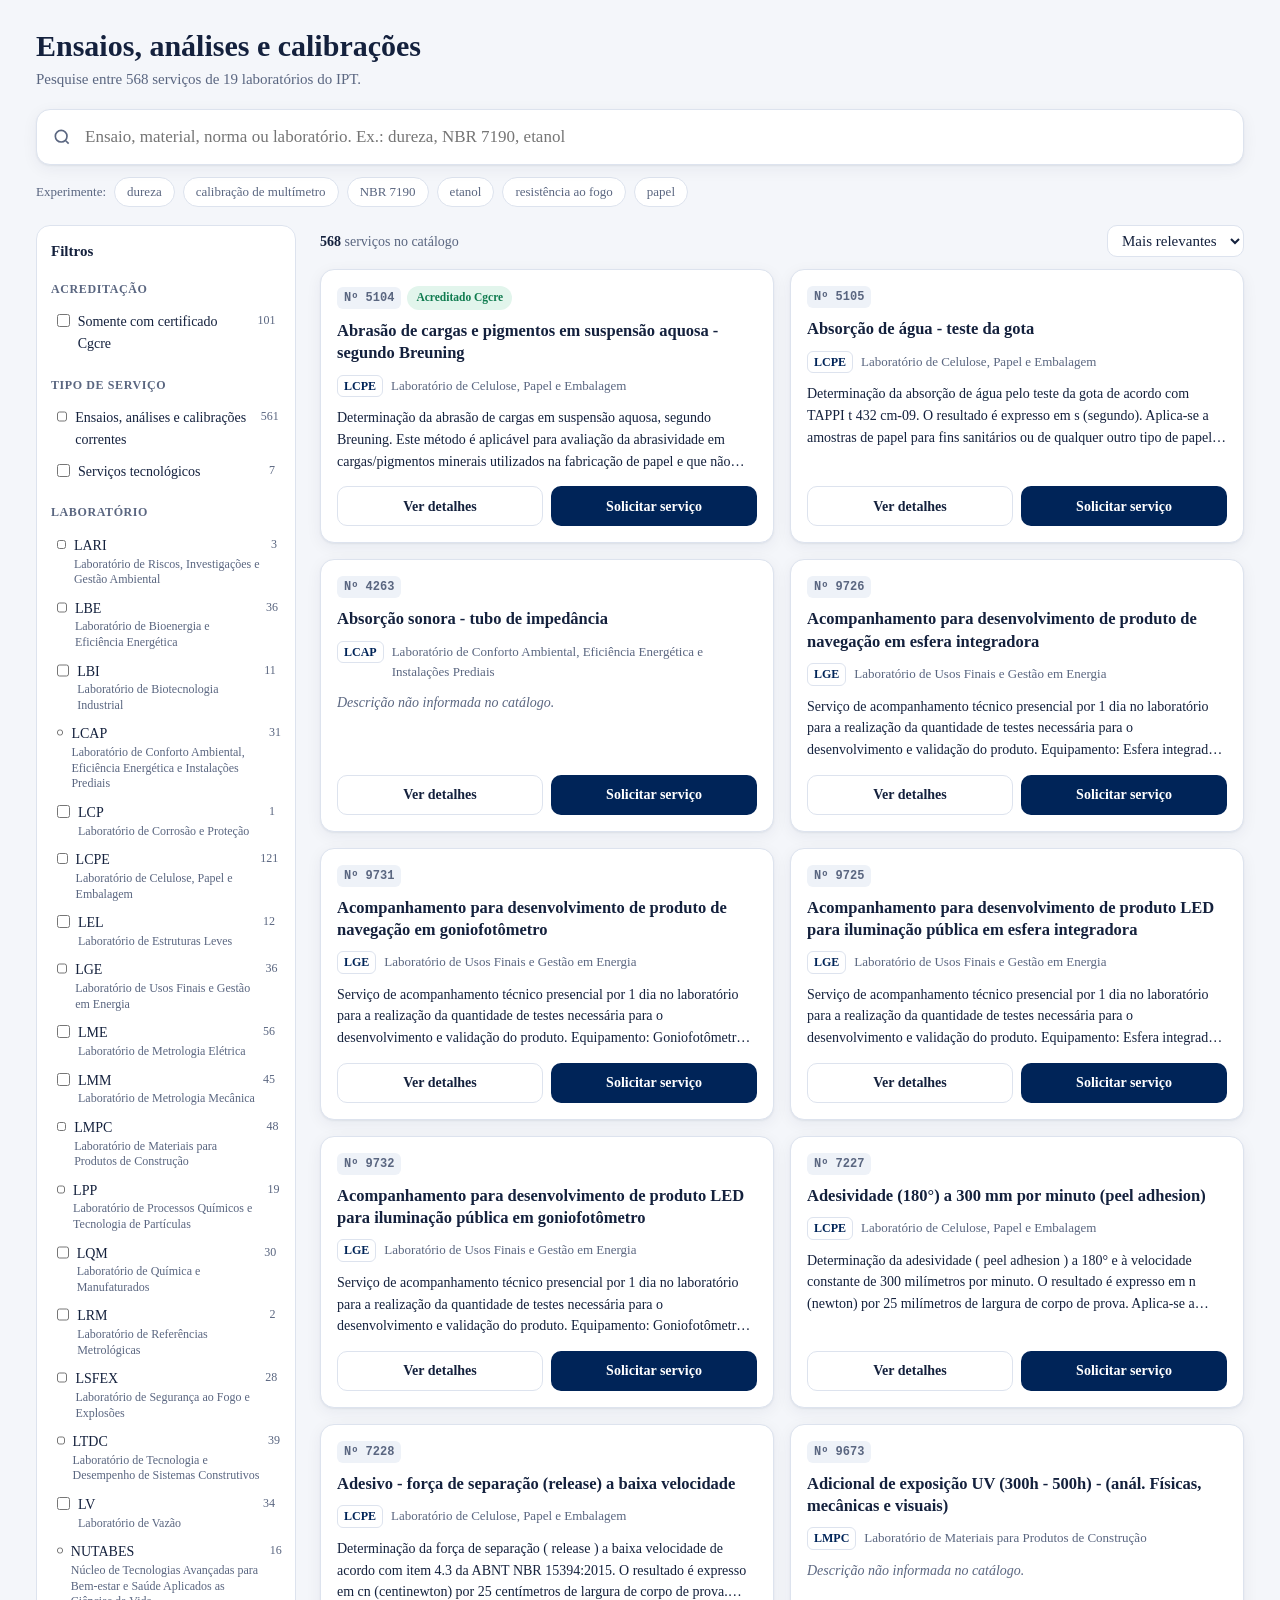
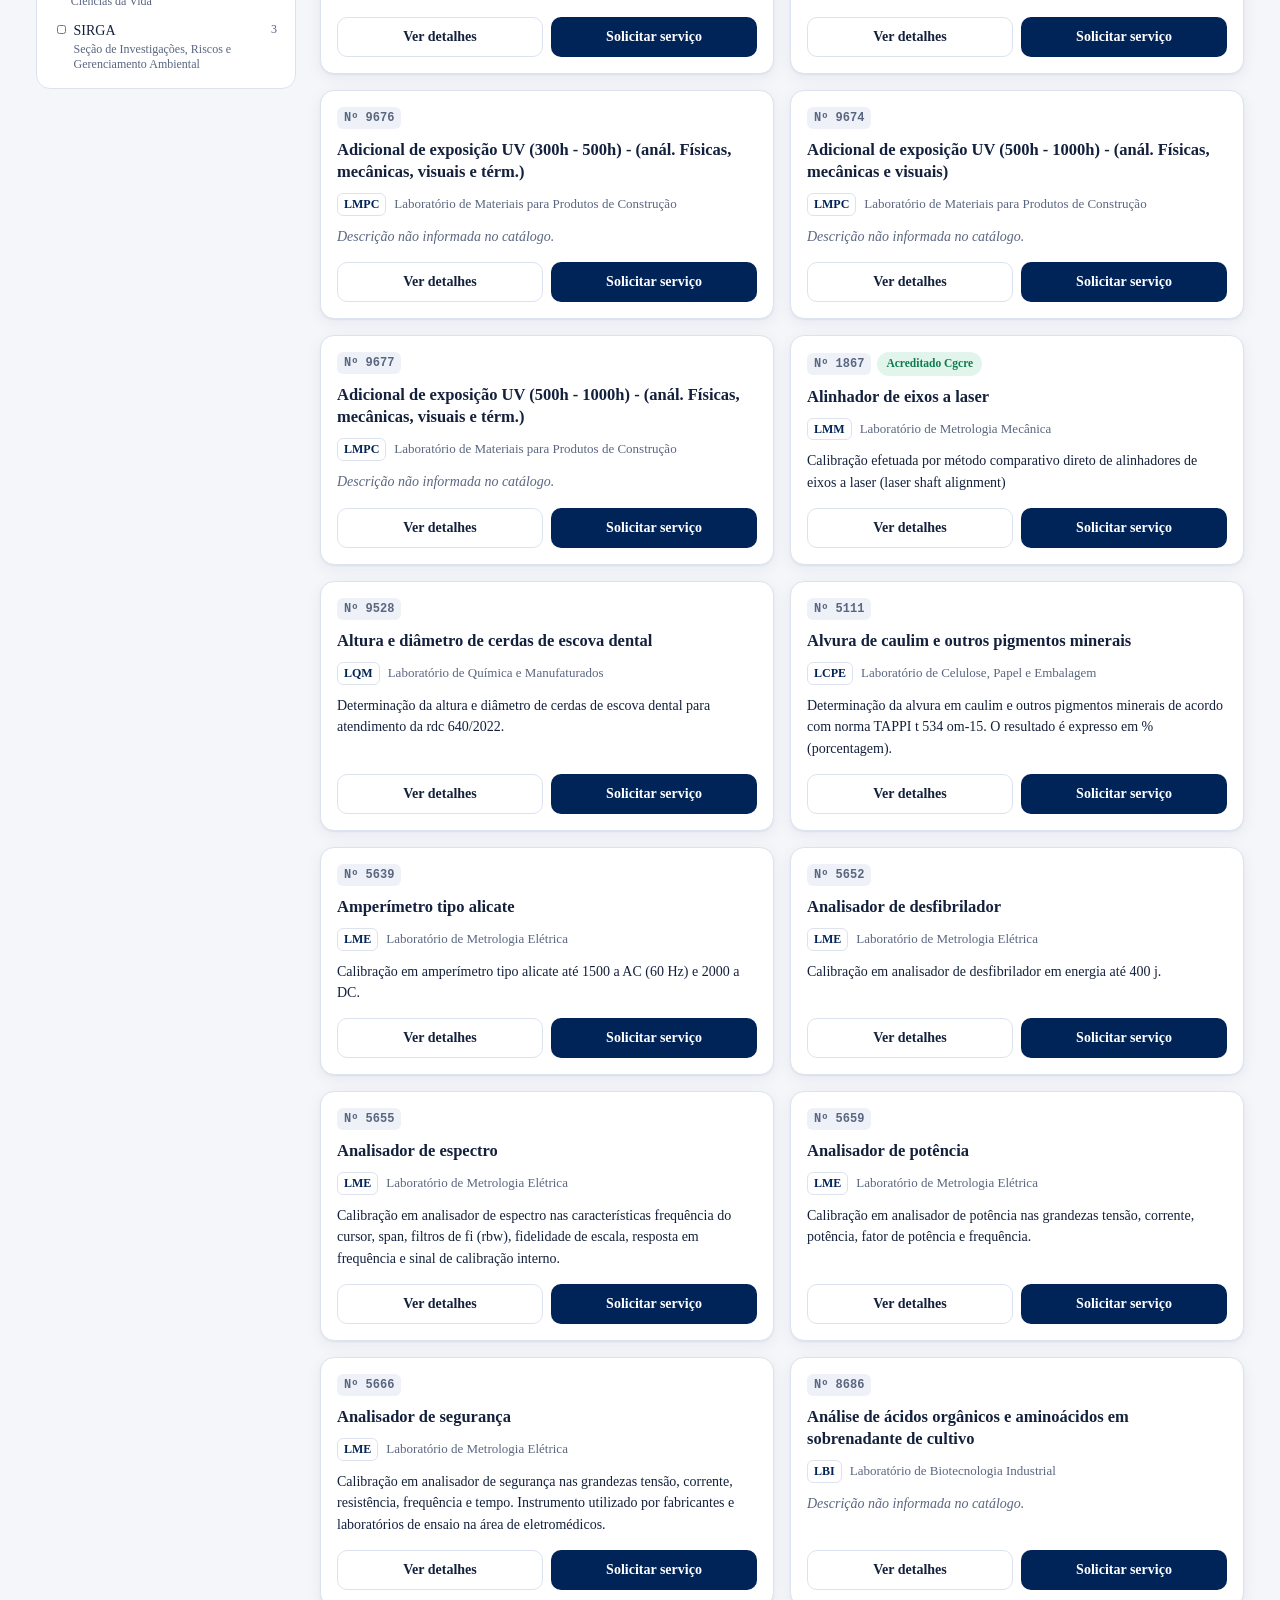
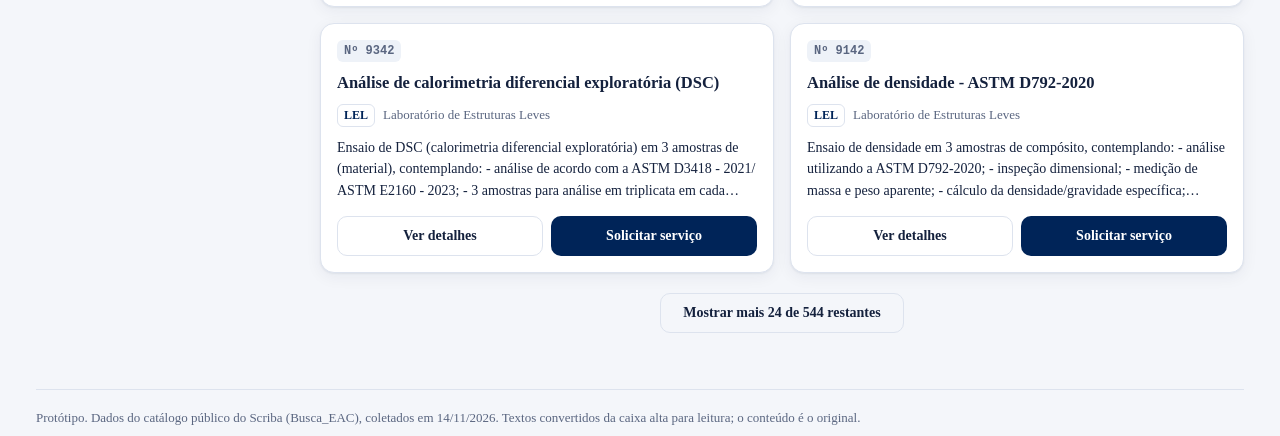
==== commit 4440009c: "Empacota a busca como plugin WordPress e adapta instruções do Codex Plugin busca-servicos-ipt com sh" ====
--- a/loja-ipt-busca/prototipo/index.html
+++ b/loja-ipt-busca/prototipo/index.html
@@ -4,9 +4,18 @@
 <meta charset="utf-8">
 <meta name="viewport" content="width=device-width, initial-scale=1">
 <title>Busca de Serviços IPT</title>
-<meta name="description" content="Protótipo de busca do catálogo de ensaios, análises e calibrações do IPT para a Loja IPT.">
+<meta name="description" content="Busca no catálogo de ensaios, análises e calibrações do IPT.">
 <style>
-:root{
+html{-webkit-text-size-adjust:100%}
+body{margin:0;background:#f4f6fa}
+@media (prefers-color-scheme:dark){body{background:#0b1220}}
+#busca-ipt{--fonte:system-ui,-apple-system,"Segoe UI",Roboto,"Helvetica Neue",Arial,sans-serif;min-height:100vh}
+</style>
+<style>
+/* Busca de Serviços IPT: todo o estilo fica restrito a #busca-ipt. Para a identidade visual, altere só as variáveis. */
+#busca-ipt{
+  --fonte:inherit;        /* fonte do tema; troque se quiser outra */
+  --topo-fixo:12px;       /* altura do cabeçalho fixo do tema + folga */
   --bg:#f4f6fa; --surface:#ffffff; --surface-2:#eef2f8; --line:#dde3ee;
   --text:#14213d; --muted:#5a6680; --primary:#002458; --primary-ink:#ffffff;
   --accent:#01adef; --accent-soft:#e3f6fe; --mark:#fff1b8; --ok:#0f7b4f; --ok-soft:#e2f5ec;
@@ -15,7 +24,7 @@
   color-scheme:light;
 }
 @media (prefers-color-scheme:dark){
-  :root:not([data-theme="light"]){
+#busca-ipt:not([data-theme="light"]){
     --bg:#0b1220; --surface:#131c2e; --surface-2:#1a2540; --line:#26324d;
     --text:#e7ecf6; --muted:#9aa7c2; --primary:#5cc8f5; --primary-ink:#06192f;
     --accent:#5cc8f5; --accent-soft:#12324a; --mark:#5a4a0f; --ok:#5fd3a0; --ok-soft:#12352a;
@@ -23,187 +32,187 @@
     color-scheme:dark;
   }
 }
-:root[data-theme="dark"]{
+#busca-ipt[data-theme="dark"]{
   --bg:#0b1220; --surface:#131c2e; --surface-2:#1a2540; --line:#26324d;
   --text:#e7ecf6; --muted:#9aa7c2; --primary:#5cc8f5; --primary-ink:#06192f;
   --accent:#5cc8f5; --accent-soft:#12324a; --mark:#5a4a0f; --ok:#5fd3a0; --ok-soft:#12352a;
   --shadow:0 1px 2px rgba(0,0,0,.3),0 6px 20px rgba(0,0,0,.25);
   color-scheme:dark;
 }
-*{box-sizing:border-box}
-html{-webkit-text-size-adjust:100%}
-body{margin:0;background:var(--bg);color:var(--text);
-  font:15px/1.55 system-ui,-apple-system,"Segoe UI",Roboto,"Helvetica Neue",Arial,sans-serif}
-a{color:inherit}
-button,input,select{font:inherit;color:inherit}
-.wrap{max-width:1240px;margin:0 auto;padding:0 16px}
-
-/* topo */
-.topbar{background:var(--surface);border-bottom:1px solid var(--line)}
-.topbar .wrap{display:flex;align-items:center;gap:12px;height:56px}
-.brand{font-weight:700;letter-spacing:.2px;color:var(--text);text-decoration:none}
-.brand b{color:var(--accent)}
-.tag{font-size:12px;color:var(--muted);border:1px solid var(--line);border-radius:999px;padding:2px 10px}
-.spacer{flex:1}
-
-/* busca */
-.hero{padding:28px 0 18px}
-.hero h1{margin:0 0 4px;font-size:clamp(22px,3.2vw,30px);line-height:1.2}
-.hero p{margin:0 0 18px;color:var(--muted)}
-.searchbox{position:relative}
-.searchbox svg{position:absolute;left:16px;top:50%;transform:translateY(-50%);width:20px;height:20px;color:var(--muted);pointer-events:none}
-.searchbox input{width:100%;height:56px;border-radius:var(--radius);border:1.5px solid var(--line);
+/* Blindagem contra estilos do tema.
+   :where() mantém a especificidade em (1,0,0): vence seletores de elemento e de classe do tema
+   e perde para as regras da própria busca (#busca-ipt .bi-*), que vêm com (1,1,0). */
+#busca-ipt :where(div,section,aside,article,form,details,summary,span,p,h1,h2,h3,dl,dt,dd,mark,label,dialog,button,input,select,a,svg){float:none;transform:none;columns:auto;text-shadow:none;letter-spacing:normal;text-transform:none;min-width:0}
+#busca-ipt :where(h1,h2,h3,p,dl,dd,figure){margin:0;padding:0}
+#busca-ipt :where(button){margin:0;padding:0;border:0;border-radius:0;background:none;box-shadow:none;width:auto;max-width:none;height:auto;min-height:0;display:inline-block;font:inherit;color:inherit;line-height:inherit;text-decoration:none;cursor:pointer}
+#busca-ipt :where(input,select){margin:0;width:auto;max-width:100%;height:auto;min-height:0;box-shadow:none;font:inherit;color:inherit}
+#busca-ipt :where(input[type=checkbox]){padding:0;border:initial;width:auto;height:auto;appearance:auto;-webkit-appearance:checkbox}
+#busca-ipt :where(label){display:inline;margin:0;padding:0;font-weight:inherit}
+#busca-ipt :where(a){text-decoration:none;box-shadow:none;border:0}
+#busca-ipt :where(dialog){max-width:none;min-width:0;margin:auto;inset:0;position:fixed}
+#busca-ipt :where(img,svg){max-width:100%}
+#busca-ipt .bi-fonte{color:var(--muted);font-size:13px;padding:18px 0 8px;border-top:1px solid var(--line);margin-top:8px}
+#busca-ipt,#busca-ipt *,#busca-ipt *::before,#busca-ipt *::after{box-sizing:border-box}
+#busca-ipt{container:busca / inline-size;margin:0;background:var(--bg);color:var(--text);
+  font-size:15px;line-height:1.55;font-family:var(--fonte)}
+#busca-ipt a{color:inherit}
+#busca-ipt button,#busca-ipt input,#busca-ipt select{font:inherit;color:inherit}
+#busca-ipt .bi-wrap{max-width:1240px;margin:0 auto;padding:0 16px}
+#busca-ipt .bi-hero{padding:28px 0 18px}
+#busca-ipt .bi-hero .bi-titulo{margin:0 0 4px;font-size:clamp(22px,3.2vw,30px);line-height:1.2}
+#busca-ipt .bi-hero p{margin:0 0 18px;color:var(--muted)}
+#busca-ipt .bi-searchbox{position:relative}
+#busca-ipt .bi-searchbox svg{position:absolute;left:16px;top:50%;transform:translateY(-50%);width:20px;height:20px;color:var(--muted);pointer-events:none}
+#busca-ipt .bi-searchbox input{width:100%;height:56px;border-radius:var(--radius);border:1.5px solid var(--line);
   background:var(--surface);padding:0 48px 0 48px;font-size:17px;box-shadow:var(--shadow);outline:none}
-.searchbox input:focus{border-color:var(--accent);box-shadow:0 0 0 4px var(--accent-soft)}
-input[type=search]::-webkit-search-cancel-button{-webkit-appearance:none;display:none}
-.clear{position:absolute;right:10px;top:50%;transform:translateY(-50%);border:0;background:transparent;
+#busca-ipt .bi-searchbox input:focus{border-color:var(--accent);box-shadow:0 0 0 4px var(--accent-soft)}
+#busca-ipt input[type=search]::-webkit-search-cancel-button{-webkit-appearance:none;display:none}
+#busca-ipt .bi-clear{position:absolute;right:10px;top:50%;transform:translateY(-50%);border:0;background:transparent;
   width:36px;height:36px;border-radius:50%;cursor:pointer;color:var(--muted);display:none}
-.clear:hover{background:var(--surface-2)}
-.examples{display:flex;flex-wrap:wrap;gap:8px;margin-top:12px;align-items:center;font-size:13px;color:var(--muted)}
-.chip{border:1px solid var(--line);background:var(--surface);border-radius:999px;padding:4px 12px;cursor:pointer;font-size:13px}
-.chip:hover{border-color:var(--accent)}
-
-/* layout */
-.layout{display:grid;grid-template-columns:260px 1fr;gap:24px;padding-bottom:48px}
-@media (max-width:860px){.layout{grid-template-columns:1fr}}
-aside .panel{background:var(--surface);border:1px solid var(--line);border-radius:var(--radius);padding:14px 14px 10px;position:sticky;top:12px}
-aside details>summary{list-style:none;cursor:pointer;font-weight:600;display:flex;justify-content:space-between;align-items:center}
-aside details>summary::-webkit-details-marker{display:none}
-aside h3{font-size:12px;text-transform:uppercase;letter-spacing:.6px;color:var(--muted);margin:16px 0 8px}
-.opt{display:flex;align-items:flex-start;gap:8px;padding:5px 6px;border-radius:8px;cursor:pointer;font-size:14px}
-.opt:hover{background:var(--surface-2)}
-.opt input{margin-top:3px;accent-color:var(--accent)}
-.opt .n{margin-left:auto;color:var(--muted);font-size:12px;font-variant-numeric:tabular-nums}
-.opt .lbl{min-width:0}
-.opt .lbl small{display:block;color:var(--muted);font-size:12px;line-height:1.3}
-.opt.zero{opacity:.45}
-.linkbtn{border:0;background:none;color:var(--accent);cursor:pointer;padding:6px 0;font-size:13px}
-
-.bar{display:flex;flex-wrap:wrap;gap:10px;align-items:center;justify-content:space-between;margin-bottom:12px}
-.count{font-size:14px;color:var(--muted)}
-.count strong{color:var(--text)}
-.bar select{border:1px solid var(--line);background:var(--surface);border-radius:10px;padding:6px 10px}
-.notice{background:var(--accent-soft);border-radius:10px;padding:10px 14px;margin-bottom:12px;font-size:14px}
-.notice button{border:0;background:none;padding:0;color:var(--accent);cursor:pointer;text-decoration:underline;font-weight:600}
-
-/* cards */
-.grid{display:grid;grid-template-columns:repeat(auto-fill,minmax(300px,1fr));gap:16px}
-@media (max-width:400px){.grid{grid-template-columns:1fr}}
-.card{background:var(--surface);border:1px solid var(--line);border-radius:var(--radius);padding:16px;
+#busca-ipt .bi-clear:hover{background:var(--surface-2)}
+#busca-ipt .bi-examples{display:flex;flex-wrap:wrap;gap:8px;margin-top:12px;align-items:center;font-size:13px;color:var(--muted)}
+#busca-ipt .bi-chip{border:1px solid var(--line);background:var(--surface);border-radius:999px;padding:4px 12px;cursor:pointer;font-size:13px}
+#busca-ipt .bi-chip:hover{border-color:var(--accent)}
+#busca-ipt .bi-layout{display:grid;grid-template-columns:260px 1fr;gap:24px;padding-bottom:48px}
+@container busca (max-width:860px){
+#busca-ipt .bi-layout{grid-template-columns:1fr}
+}
+#busca-ipt aside .bi-panel{background:var(--surface);border:1px solid var(--line);border-radius:var(--radius);padding:14px 14px 10px;position:sticky;top:var(--topo-fixo,12px)}
+#busca-ipt aside details>summary{list-style:none;cursor:pointer;font-weight:600;display:flex;justify-content:space-between;align-items:center}
+#busca-ipt aside details>summary::-webkit-details-marker{display:none}
+#busca-ipt aside h3{font-size:12px;text-transform:uppercase;letter-spacing:.6px;color:var(--muted);margin:16px 0 8px}
+#busca-ipt .bi-opt{display:flex;align-items:flex-start;gap:8px;padding:5px 6px;border-radius:8px;cursor:pointer;font-size:14px}
+#busca-ipt .bi-opt:hover{background:var(--surface-2)}
+#busca-ipt .bi-opt input{margin-top:3px;accent-color:var(--accent)}
+#busca-ipt .bi-opt .bi-n{margin-left:auto;color:var(--muted);font-size:12px;font-variant-numeric:tabular-nums}
+#busca-ipt .bi-opt .bi-lbl{min-width:0}
+#busca-ipt .bi-opt .bi-lbl small{display:block;color:var(--muted);font-size:12px;line-height:1.3}
+#busca-ipt .bi-opt.bi-zero{opacity:.45}
+#busca-ipt .bi-linkbtn{border:0;background:none;color:var(--accent);cursor:pointer;padding:6px 0;font-size:13px}
+#busca-ipt .bi-bar{display:flex;flex-wrap:wrap;gap:10px;align-items:center;justify-content:space-between;margin-bottom:12px}
+#busca-ipt .bi-count{font-size:14px;color:var(--muted)}
+#busca-ipt .bi-count strong{color:var(--text)}
+#busca-ipt .bi-bar select{border:1px solid var(--line);background:var(--surface);border-radius:10px;padding:6px 10px}
+#busca-ipt .bi-notice{background:var(--accent-soft);border-radius:10px;padding:10px 14px;margin-bottom:12px;font-size:14px}
+#busca-ipt .bi-notice button{border:0;background:none;padding:0;color:var(--accent);cursor:pointer;text-decoration:underline;font-weight:600}
+#busca-ipt .bi-grid{display:grid;grid-template-columns:repeat(auto-fill,minmax(300px,1fr));gap:16px}
+@container busca (max-width:400px){
+#busca-ipt .bi-grid{grid-template-columns:1fr}
+}
+#busca-ipt .bi-card{background:var(--surface);border:1px solid var(--line);border-radius:var(--radius);padding:16px;
   display:flex;flex-direction:column;gap:10px;box-shadow:var(--shadow);min-width:0}
-.card:hover{border-color:color-mix(in srgb,var(--accent) 45%,var(--line))}
-.meta{display:flex;flex-wrap:wrap;gap:6px;align-items:center}
-.code{font:600 12px/1 ui-monospace,SFMono-Regular,Menlo,Consolas,monospace;background:var(--surface-2);border-radius:6px;padding:5px 7px;color:var(--muted)}
-.badge{font-size:11.5px;font-weight:600;border-radius:999px;padding:3px 9px;background:var(--ok-soft);color:var(--ok)}
-.badge.type{background:var(--surface-2);color:var(--muted);font-weight:500}
-.card h2{font-size:16.5px;line-height:1.35;margin:0;overflow-wrap:anywhere}
-.lab{display:flex;gap:8px;align-items:baseline;font-size:13px;color:var(--muted);min-width:0}
-.sigla{flex:none;font-weight:700;color:var(--primary);font-size:12px;border:1px solid var(--line);border-radius:6px;padding:1px 6px}
-.desc{margin:0;font-size:14px;color:var(--text);display:-webkit-box;-webkit-line-clamp:3;-webkit-box-orient:vertical;overflow:hidden;overflow-wrap:anywhere}
-.desc.none{color:var(--muted);font-style:italic}
-.kw{display:flex;flex-wrap:wrap;gap:6px}
-.kw span{font-size:12px;color:var(--muted);background:var(--surface-2);border-radius:6px;padding:2px 8px}
-.actions{display:flex;gap:8px;margin-top:auto;padding-top:4px}
-.btn{flex:1;display:inline-flex;justify-content:center;align-items:center;gap:6px;height:40px;border-radius:10px;
+#busca-ipt .bi-card:hover{border-color:color-mix(in srgb,var(--accent) 45%,var(--line))}
+#busca-ipt .bi-meta{display:flex;flex-wrap:wrap;gap:6px;align-items:center}
+#busca-ipt .bi-code{font:600 12px/1 ui-monospace,SFMono-Regular,Menlo,Consolas,monospace;background:var(--surface-2);border-radius:6px;padding:5px 7px;color:var(--muted)}
+#busca-ipt .bi-badge{font-size:11.5px;font-weight:600;border-radius:999px;padding:3px 9px;background:var(--ok-soft);color:var(--ok)}
+#busca-ipt .bi-badge.bi-type{background:var(--surface-2);color:var(--muted);font-weight:500}
+#busca-ipt .bi-card h2{font-size:16.5px;line-height:1.35;margin:0;overflow-wrap:anywhere}
+#busca-ipt .bi-lab{display:flex;gap:8px;align-items:baseline;font-size:13px;color:var(--muted);min-width:0}
+#busca-ipt .bi-sigla{flex:none;font-weight:700;color:var(--primary);font-size:12px;border:1px solid var(--line);border-radius:6px;padding:1px 6px}
+#busca-ipt .bi-desc{margin:0;font-size:14px;color:var(--text);display:-webkit-box;-webkit-line-clamp:3;-webkit-box-orient:vertical;overflow:hidden;overflow-wrap:anywhere}
+#busca-ipt .bi-desc.bi-none{color:var(--muted);font-style:italic}
+#busca-ipt .bi-kw{display:flex;flex-wrap:wrap;gap:6px}
+#busca-ipt .bi-kw span{font-size:12px;color:var(--muted);background:var(--surface-2);border-radius:6px;padding:2px 8px}
+#busca-ipt .bi-actions{display:flex;gap:8px;margin-top:auto;padding-top:4px}
+#busca-ipt .bi-btn{flex:1;display:inline-flex;justify-content:center;align-items:center;gap:6px;height:40px;border-radius:10px;
   font-weight:600;font-size:14px;text-decoration:none;cursor:pointer;border:1.5px solid transparent;white-space:nowrap}
-.btn.sec{background:transparent;border-color:var(--line);color:var(--text)}
-.btn.sec:hover{border-color:var(--accent)}
-.btn.pri{background:var(--primary);color:var(--primary-ink)}
-.btn.pri:hover{filter:brightness(1.12)}
-mark{background:var(--mark);color:inherit;border-radius:3px;padding:0 1px}
-.more{display:flex;justify-content:center;margin-top:20px}
-.more .btn{flex:none;padding:0 22px}
-.empty{background:var(--surface);border:1px dashed var(--line);border-radius:var(--radius);padding:28px;text-align:center;color:var(--muted)}
-.empty h2{color:var(--text);font-size:18px;margin:0 0 6px}
-
-/* detalhes */
-dialog{border:0;padding:0;border-radius:18px;width:min(760px,calc(100vw - 24px));max-height:calc(100dvh - 24px);
+#busca-ipt .bi-btn.bi-sec{background:transparent;border-color:var(--line);color:var(--text)}
+#busca-ipt .bi-btn.bi-sec:hover{border-color:var(--accent)}
+#busca-ipt .bi-btn.bi-pri{background:var(--primary);color:var(--primary-ink)}
+#busca-ipt .bi-btn.bi-pri:hover{filter:brightness(1.12)}
+#busca-ipt mark{background:var(--mark);color:inherit;border-radius:3px;padding:0 1px}
+#busca-ipt .bi-more{display:flex;justify-content:center;margin-top:20px}
+#busca-ipt .bi-more .bi-btn{flex:none;padding:0 22px}
+#busca-ipt .bi-empty{background:var(--surface);border:1px dashed var(--line);border-radius:var(--radius);padding:28px;text-align:center;color:var(--muted)}
+#busca-ipt .bi-empty h2{color:var(--text);font-size:18px;margin:0 0 6px}
+#busca-ipt dialog{border:0;padding:0;border-radius:18px;width:min(760px,calc(100vw - 24px));max-height:calc(100dvh - 24px);
   background:var(--surface);color:var(--text);box-shadow:0 20px 60px rgba(0,0,0,.35)}
-dialog::backdrop{background:rgba(8,16,32,.55)}
-.dlg-head{position:sticky;top:0;background:var(--surface);padding:18px 20px 12px;border-bottom:1px solid var(--line);display:flex;gap:12px;align-items:flex-start}
-.dlg-head h2{margin:6px 0 0;font-size:20px;line-height:1.3}
-.x{margin-left:auto;flex:none;border:0;background:var(--surface-2);width:36px;height:36px;border-radius:50%;cursor:pointer;font-size:18px}
-.dlg-body{padding:16px 20px 8px}
-.dlg-body dl{display:grid;grid-template-columns:150px 1fr;gap:10px 16px;margin:0}
-@media (max-width:560px){.dlg-body dl{grid-template-columns:1fr;gap:2px}.dlg-body dd{margin-bottom:10px}}
-.dlg-body dt{color:var(--muted);font-size:13px}
-.dlg-body dd{margin:0;overflow-wrap:anywhere}
-.dlg-body dd a{color:var(--accent)}
-.dlg-foot{position:sticky;bottom:0;background:var(--surface);border-top:1px solid var(--line);padding:12px 20px;display:flex;gap:8px;flex-wrap:wrap}
-.dlg-foot .btn{flex:1 1 180px}
-.norms{display:flex;flex-wrap:wrap;gap:6px}
-.norms span{font:600 12px/1.4 ui-monospace,SFMono-Regular,Menlo,Consolas,monospace;background:var(--surface-2);border-radius:6px;padding:2px 8px}
-.hint{font-size:12px;color:var(--muted)}
-footer{border-top:1px solid var(--line);padding:18px 0 28px;color:var(--muted);font-size:13px}
-.sr{position:absolute;width:1px;height:1px;overflow:hidden;clip:rect(0 0 0 0)}
+#busca-ipt dialog::backdrop{background:rgba(8,16,32,.55)}
+#busca-ipt .bi-dlg-head{position:sticky;top:0;background:var(--surface);padding:18px 20px 12px;border-bottom:1px solid var(--line);display:flex;gap:12px;align-items:flex-start}
+#busca-ipt .bi-dlg-head h2{margin:6px 0 0;font-size:20px;line-height:1.3}
+#busca-ipt .bi-x{margin-left:auto;flex:none;border:0;background:var(--surface-2);width:36px;height:36px;border-radius:50%;cursor:pointer;font-size:18px}
+#busca-ipt .bi-dlg-body{padding:16px 20px 8px}
+#busca-ipt .bi-dlg-body dl{display:grid;grid-template-columns:150px 1fr;gap:10px 16px;margin:0}
+@media (max-width:560px){
+#busca-ipt .bi-dlg-body dl{grid-template-columns:1fr;gap:2px}
+#busca-ipt .bi-dlg-body dd{margin-bottom:10px}
+}
+#busca-ipt .bi-dlg-body dt{color:var(--muted);font-size:13px}
+#busca-ipt .bi-dlg-body dd{margin:0;overflow-wrap:anywhere}
+#busca-ipt .bi-dlg-body dd a{color:var(--accent);text-decoration:underline}
+#busca-ipt .bi-dlg-foot{position:sticky;bottom:0;background:var(--surface);border-top:1px solid var(--line);padding:12px 20px;display:flex;gap:8px;flex-wrap:wrap}
+#busca-ipt .bi-dlg-foot .bi-btn{flex:1 1 180px}
+#busca-ipt .bi-norms{display:flex;flex-wrap:wrap;gap:6px}
+#busca-ipt .bi-norms span{font:600 12px/1.4 ui-monospace,SFMono-Regular,Menlo,Consolas,monospace;background:var(--surface-2);border-radius:6px;padding:2px 8px}
+#busca-ipt .bi-hint{font-size:12px;color:var(--muted)}
+#busca-ipt .bi-sr{position:absolute;width:1px;height:1px;overflow:hidden;clip:rect(0 0 0 0)}
 </style>
 </head>
 <body>
-<header class="topbar">
-  <div class="wrap">
-    <a class="brand" href="?">Loja <b>IPT</b></a>
-    <span class="tag">Protótipo · busca de serviços</span>
-    <span class="spacer"></span>
-  </div>
-</header>
-
-<main class="wrap">
-  <section class="hero">
-    <h1>Ensaios, análises e calibrações</h1>
-    <p id="sub">Pesquise no catálogo de serviços dos laboratórios do IPT.</p>
-    <form class="searchbox" role="search" onsubmit="return false">
-      <label class="sr" for="q">Buscar serviço</label>
+<div id="busca-ipt" class="busca-ipt" data-dados="">
+<div class="bi-wrap">
+<section class="bi-hero">
+    <h1 class="bi-titulo">Ensaios, análises e calibrações</h1>
+    <p id="bi-sub">Pesquise no catálogo de serviços dos laboratórios do IPT.</p>
+    <form class="bi-searchbox" role="search" onsubmit="return false">
+      <label class="bi-sr" for="bi-q">Buscar serviço</label>
       <svg viewBox="0 0 24 24" fill="none" stroke="currentColor" stroke-width="2" aria-hidden="true"><circle cx="11" cy="11" r="7"/><path d="m20 20-3.5-3.5"/></svg>
-      <input id="q" type="search" autocomplete="off" spellcheck="false" maxlength="200"
+      <input id="bi-q" type="search" autocomplete="off" spellcheck="false" maxlength="200"
         placeholder="Ensaio, material, norma ou laboratório. Ex.: dureza, NBR 7190, etanol">
-      <button class="clear" id="clear" type="button" aria-label="Limpar busca">✕</button>
+      <button class="bi-clear" id="bi-clear" type="button" aria-label="Limpar busca">✕</button>
     </form>
-    <div class="examples" id="examples"><span>Experimente:</span></div>
+    <div class="bi-examples" id="bi-examples"><span>Experimente:</span></div>
   </section>
 
-  <div class="layout">
+  <div class="bi-layout">
     <aside>
-      <div class="panel">
-        <details id="filters" open>
-          <summary>Filtros <span class="hint" id="factive"></span></summary>
+      <div class="bi-panel">
+        <details id="bi-filters" open>
+          <summary>Filtros <span class="bi-hint" id="bi-factive"></span></summary>
           <h3>Acreditação</h3>
-          <label class="opt"><input type="checkbox" id="fcgcre"><span class="lbl">Somente com certificado Cgcre</span><span class="n" id="ncgcre"></span></label>
+          <label class="bi-opt"><input type="checkbox" id="bi-fcgcre"><span class="bi-lbl">Somente com certificado Cgcre</span><span class="bi-n" id="bi-ncgcre"></span></label>
           <h3>Tipo de serviço</h3>
-          <div id="ftipo"></div>
+          <div id="bi-ftipo"></div>
           <h3>Laboratório</h3>
-          <div id="flab"></div>
-          <button class="linkbtn" id="freset" type="button">Limpar filtros</button>
+          <div id="bi-flab"></div>
+          <button class="bi-linkbtn" id="bi-freset" type="button">Limpar filtros</button>
         </details>
       </div>
     </aside>
 
-    <section aria-labelledby="count">
-      <div class="bar">
-        <div class="count" id="count" aria-live="polite"></div>
+    <section aria-labelledby="bi-count">
+      <div class="bi-bar">
+        <div class="bi-count" id="bi-count" aria-live="polite"></div>
         <label>
-          <span class="sr">Ordenar</span>
-          <select id="sort">
+          <span class="bi-sr">Ordenar</span>
+          <select id="bi-sort">
             <option value="rel">Mais relevantes</option>
             <option value="nome">Nome (A–Z)</option>
             <option value="cod">Código</option>
           </select>
         </label>
       </div>
-      <div id="notices"></div>
-      <div class="grid" id="grid"></div>
-      <div class="more" id="more"></div>
+      <div id="bi-notices"></div>
+      <div class="bi-grid" id="bi-grid"></div>
+      <div class="bi-more" id="bi-more"></div>
     </section>
   </div>
-</main>
-
-<footer>
-  <div class="wrap" id="foot"></div>
-</footer>
-
-<dialog id="dlg" aria-labelledby="dlg-title"></dialog>
-
+<p class="bi-fonte" id="bi-foot"></p>
+</div>
+<dialog id="bi-dlg" aria-labelledby="bi-dlg-title"></dialog>
+</div>
+
+<script>window.BUSCA_IPT_DADOS={"meta":{"fonte":"https://escriba.ipt.br/Busca_EAC/pesquisas.asp (POST TxtTermo=%)","coletado_em":"2026-11-14","blocos_html":574,"servicos_unicos":568,"laboratorios":19,"termos_use":132},"servicos":[{"registro":1050,"tipo_servico":"Ensaios, análises e calibrações correntes","nome":"ENSAIO DE SOLIDEZ E ENVELHECIMENTO À LUZ (WOM)","descricao":"ENSAIOS DE SOLIDEZ À LUZ E ENVELHECIMENTO ACELERADO EM EQUIPAMENTO WEATHER OMETER","palavras_chave":[],"laboratorios":[{"sigla":"LQM","nome":"Laboratório de Química e Manufaturados","crd":"DN11"}],"certificados_cgcre":[],"contato":{"url":"https://www.ipt.br/faleconosco/?Manifestacao=1&Ensaio=1050&CRD=DN11","manifestacao":"1"}},{"registro":1201,"tipo_servico":"Ensaios, análises e calibrações correntes","nome":"CÉLULA DE CARGA HIDRÁULICA","descricao":"CALIBRAÇÃO DE INSTRUMENTOS DE MEDIÇÃO DE FORÇA INDIRETA TAIS COMO: MACACO HIDRÁULICO, MACACO DE PROTENSÃO, MACACO DE FORMA DESLIZANTE, CÉLULA DE CARGA HIDRÁULICA. CALIBRAÇÃO EFETUADA BASEADO NA NORMA ABNT NBR 8197.","palavras_chave":[],"laboratorios":[{"sigla":"LMM","nome":"LABORATÓRIO DE METROLOGIA MECÂNICA","crd":"DH12"}],"certificados_cgcre":[{"codigo":"CAL 0003","url":"https://escriba.ipt.br/qualidade_acreditacao/CAL_0003_certificado.pdf"},{"codigo":"CAL 0003(Inglês)","url":"https://escriba.ipt.br/qualidade_acreditacao/CAL_0003_certificado_ingles.pdf"}],"contato":{"url":"https://www.ipt.br/faleconosco/?Manifestacao=2&Ensaio=1201&CRD=DH12","manifestacao":"2"}},{"registro":1212,"tipo_servico":"Ensaios, análises e calibrações correntes","nome":"MÁQUINA DE ENSAIO DE IMPACTO","descricao":"CALIBRAÇÃO DE MÁQUINAS DE ENSAIO DE IMPACTO CHARPY PELO MÉTODO DIRETO E INDIRETO BASEADO NA NORMA ABNT NBR ISO 148-2. CHARPY PENDULUM IMPACT TEST","palavras_chave":[],"laboratorios":[{"sigla":"LMM","nome":"LABORATÓRIO DE METROLOGIA MECÂNICA","crd":"DH12"}],"certificados_cgcre":[{"codigo":"CAL 0003","url":"https://escriba.ipt.br/qualidade_acreditacao/CAL_0003_certificado.pdf"},{"codigo":"CAL 0003(Inglês)","url":"https://escriba.ipt.br/qualidade_acreditacao/CAL_0003_certificado_ingles.pdf"}],"contato":{"url":"https://www.ipt.br/faleconosco/?Manifestacao=2&Ensaio=1212&CRD=DH12","manifestacao":"2"}},{"registro":1218,"tipo_servico":"Ensaios, análises e calibrações correntes","nome":"CALIBRADOR DE RELÓGIO","descricao":"CALIBRAÇÃO EFETUADA POR MÉTODO COMPARATIVO DIRETO DE CALIBRADORES (MECÂNICOS) DE RELÓGIOS COMPARADOR / APALPADOR E CALIBRADORES (ELETRÔNICO) DE RELÓGIO COMPARADOR / APALPADOR","palavras_chave":[],"laboratorios":[{"sigla":"LMM","nome":"LABORATÓRIO DE METROLOGIA MECÂNICA","crd":"DH12"}],"certificados_cgcre":[{"codigo":"CAL 0003","url":"https://escriba.ipt.br/qualidade_acreditacao/CAL_0003_certificado.pdf"},{"codigo":"CAL 0003(Inglês)","url":"https://escriba.ipt.br/qualidade_acreditacao/CAL_0003_certificado_ingles.pdf"}],"contato":{"url":"https://www.ipt.br/faleconosco/?Manifestacao=2&Ensaio=1218&CRD=DH12","manifestacao":"2"}},{"registro":1235,"tipo_servico":"Ensaios, análises e calibrações correntes","nome":"COMPARADOR / APALPADOR ELETRÔNICO","descricao":"CALIBRAÇÃO EFETUADA POR MÉTODO COMPARATIVO DIRETO DE COMPARADORES ELETRÔNICOS DE DESLOCAMENTO E APALPADORES ELETRÔNICOS.","palavras_chave":[],"laboratorios":[{"sigla":"LMM","nome":"LABORATÓRIO DE METROLOGIA MECÂNICA","crd":"DH12"}],"certificados_cgcre":[{"codigo":"CAL 0003","url":"https://escriba.ipt.br/qualidade_acreditacao/CAL_0003_certificado.pdf"},{"codigo":"CAL 0003(Inglês)","url":"https://escriba.ipt.br/qualidade_acreditacao/CAL_0003_certificado_ingles.pdf"}],"contato":{"url":"https://www.ipt.br/faleconosco/?Manifestacao=2&Ensaio=1235&CRD=DH12","manifestacao":"2"}},{"registro":1239,"tipo_servico":"Ensaios, análises e calibrações correntes","nome":"ESQUADRO","descricao":"CALIBRAÇÃO EFETUADA POR MÉTODO COMPARATIVO DIRETO DE ESQUADRO COMBINADO (COMBINATION SQUARES).","palavras_chave":[],"laboratorios":[{"sigla":"LMM","nome":"LABORATÓRIO DE METROLOGIA MECÂNICA","crd":"DH12"}],"certificados_cgcre":[{"codigo":"CAL 0003","url":"https://escriba.ipt.br/qualidade_acreditacao/CAL_0003_certificado.pdf"},{"codigo":"CAL 0003(Inglês)","url":"https://escriba.ipt.br/qualidade_acreditacao/CAL_0003_certificado_ingles.pdf"}],"contato":{"url":"https://www.ipt.br/faleconosco/?Manifestacao=2&Ensaio=1239&CRD=DH12","manifestacao":"2"}},{"registro":1248,"tipo_servico":"Ensaios, análises e calibrações correntes","nome":"MÁQUINA DE ENSAIO","descricao":"CALIBRAÇÃO DE ESCALA MÁQUINA DE ENSAIO DE MATERIAIS METÁLICOS, PLÁSTICOS, BORRACHA E CONCRETO EM TRAÇÃO E COMPRESSÃO, TENSION/COMPRESSION TESTING MACHINE, STATIC UNIAXIAL TESTING MACHINE, PARÂMETROS DESLOCAMENTO E VELOCIDADE. EXTENSÔMETRO. CALIBRAÇÃO EFETUADA BASEADO NA NORMA ABNT NBR ISO 7500-1. CALIBRAÇÃO EFETUADA, BASEADO NA NORMA ASTM E2309/E2309M. CALIBRAÇÃO EFETUADA , BASEADO NA NORMA ASTM E2658. CALIBRAÇÃO EFETUADA BASEADO NA NORMA NBR ISO 9513.","palavras_chave":[],"laboratorios":[{"sigla":"LMM","nome":"LABORATÓRIO DE METROLOGIA MECÂNICA","crd":"DH12"}],"certificados_cgcre":[{"codigo":"CAL 0003","url":"https://escriba.ipt.br/qualidade_acreditacao/CAL_0003_certificado.pdf"},{"codigo":"CAL 0003(Inglês)","url":"https://escriba.ipt.br/qualidade_acreditacao/CAL_0003_certificado_ingles.pdf"}],"contato":{"url":"https://www.ipt.br/faleconosco/?Manifestacao=2&Ensaio=1248&CRD=DH12","manifestacao":"2"}},{"registro":1252,"tipo_servico":"Ensaios, análises e calibrações correntes","nome":"MESA / RÉGUA DE SENO","descricao":"CALIBRAÇÃO EFETUADA POR MÉTODO COMPARATIVO DIRETO DE MESAS DE SENO E RÉGUAS DE SENO, BASEADO NA NORMA JIS-B 7525.","palavras_chave":[],"laboratorios":[{"sigla":"LMM","nome":"LABORATÓRIO DE METROLOGIA MECÂNICA","crd":"DH12"}],"certificados_cgcre":[{"codigo":"CAL 0003","url":"https://escriba.ipt.br/qualidade_acreditacao/CAL_0003_certificado.pdf"},{"codigo":"CAL 0003(Inglês)","url":"https://escriba.ipt.br/qualidade_acreditacao/CAL_0003_certificado_ingles.pdf"}],"contato":{"url":"https://www.ipt.br/faleconosco/?Manifestacao=2&Ensaio=1252&CRD=DH12","manifestacao":"2"}},{"registro":1260,"tipo_servico":"Ensaios, análises e calibrações correntes","nome":"TORQUÍMETRO - 5 PTS","descricao":"CALIBRAÇÃO DE EQUIPAMENTOS TAIS COMO: TORQUÍMETRO ANALÓGICO, DIGITAL, ESTALO, BARRA DE TORÇÃO OU FLEXÃO, CHAVE MECÂNICA, CHAVE DE TORQUE, TORQUÍMETRO HIDRÁULICO, TORQUE WRENCH, HYDRAULIC TORQUE WRENCH, DIGITAL TORQUE WRENCH. CALIBRAÇÃO EFETUADA BASEADO NA(S) NORMA(S) ABNT NBR ISO 6789.","palavras_chave":[],"laboratorios":[{"sigla":"LMM","nome":"LABORATÓRIO DE METROLOGIA MECÂNICA","crd":"DH12"}],"certificados_cgcre":[{"codigo":"CAL 0003","url":"https://escriba.ipt.br/qualidade_acreditacao/CAL_0003_certificado.pdf"},{"codigo":"CAL 0003(Inglês)","url":"https://escriba.ipt.br/qualidade_acreditacao/CAL_0003_certificado_ingles.pdf"}],"contato":{"url":"https://www.ipt.br/faleconosco/?Manifestacao=2&Ensaio=1260&CRD=DH12","manifestacao":"2"}},{"registro":1268,"tipo_servico":"Ensaios, análises e calibrações correntes","nome":"PADRÃO ESCALONADO","descricao":"CALIBRAÇÃO EFETUADA POR MÉTODO COMPARATIVO DIRETO DE PADRÃO ESCALONADO PARA PAQUÍMETRO E MEDIDOR DE ALTURA, PADRÕES ESCALONADO COM TAMBOR MICROMÉTRICO E PADRÕES ESCALONADO PARA MICRÔMETRO DE PROFUNDIDADE, BASEADO KC EUROMET.L-K35","palavras_chave":[],"laboratorios":[{"sigla":"LMM","nome":"LABORATÓRIO DE METROLOGIA MECÂNICA","crd":"DH12"}],"certificados_cgcre":[{"codigo":"CAL 0003","url":"https://escriba.ipt.br/qualidade_acreditacao/CAL_0003_certificado.pdf"},{"codigo":"CAL 0003(Inglês)","url":"https://escriba.ipt.br/qualidade_acreditacao/CAL_0003_certificado_ingles.pdf"}],"contato":{"url":"https://www.ipt.br/faleconosco/?Manifestacao=2&Ensaio=1268&CRD=DH12","manifestacao":"2"}},{"registro":1277,"tipo_servico":"Ensaios, análises e calibrações correntes","nome":"PESO PADRÃO ATÉ 20 KG [E2 ATÉ 5 KG; F1; F2; M1; M2; M3]","descricao":"CALIBRAÇÃO DE PESOS PADRÃO (MASSAS PADRÃO) CLASSES E2, F1, F2, M1, M2 E M3. CALIBRAÇÃO EFETUADA CONFORME OIML-R111-1 POR COMPARAÇÃO COM PESOS PADRÃO.","palavras_chave":[],"laboratorios":[{"sigla":"LMM","nome":"LABORATÓRIO DE METROLOGIA MECÂNICA","crd":"DH12"}],"certificados_cgcre":[{"codigo":"CAL 0003","url":"https://escriba.ipt.br/qualidade_acreditacao/CAL_0003_certificado.pdf"},{"codigo":"CAL 0003(Inglês)","url":"https://escriba.ipt.br/qualidade_acreditacao/CAL_0003_certificado_ingles.pdf"}],"contato":{"url":"https://www.ipt.br/faleconosco/?Manifestacao=2&Ensaio=1277&CRD=DH12","manifestacao":"2"}},{"registro":1278,"tipo_servico":"Ensaios, análises e calibrações correntes","nome":"PENEIRA","descricao":"CALIBRAÇÃO EFETUADA POR MÉTODO COMPARATIVO DIRETO DE PENEIRAS GRANULOMÉTRICAS = 25 ?M , BASEADO NA NORMA NBR NM ISO 3310-1.","palavras_chave":[],"laboratorios":[{"sigla":"LMM","nome":"LABORATÓRIO DE METROLOGIA MECÂNICA","crd":"DH12"}],"certificados_cgcre":[{"codigo":"CAL 0003","url":"https://escriba.ipt.br/qualidade_acreditacao/CAL_0003_certificado.pdf"},{"codigo":"CAL 0003(Inglês)","url":"https://escriba.ipt.br/qualidade_acreditacao/CAL_0003_certificado_ingles.pdf"}],"contato":{"url":"https://www.ipt.br/faleconosco/?Manifestacao=2&Ensaio=1278&CRD=DH12","manifestacao":"2"}},{"registro":1287,"tipo_servico":"Ensaios, análises e calibrações correntes","nome":"MICROSCÓPIO / PROJETOR","descricao":"CALIBRAÇÃO EFETUADA POR MÉTODO COMPARATIVO DIRETO DE MICROSCÓPIOS E PROJETORES DE PERFIL (MEASURING MICROSCOPES, PROFILE PROJECTORS).","palavras_chave":[],"laboratorios":[{"sigla":"LMM","nome":"LABORATÓRIO DE METROLOGIA MECÂNICA","crd":"DH12"}],"certificados_cgcre":[{"codigo":"CAL 0003","url":"https://escriba.ipt.br/qualidade_acreditacao/CAL_0003_certificado.pdf"},{"codigo":"CAL 0003(Inglês)","url":"https://escriba.ipt.br/qualidade_acreditacao/CAL_0003_certificado_ingles.pdf"}],"contato":{"url":"https://www.ipt.br/faleconosco/?Manifestacao=2&Ensaio=1287&CRD=DH12","manifestacao":"2"}},{"registro":1295,"tipo_servico":"Ensaios, análises e calibrações correntes","nome":"PLANO ÓPTICO","descricao":"CALIBRAÇÃO EFETUADA POR MÉTODO COMPARATIVO INDIRETO POR PROCESSO INTERFEROMÉTRICO DE PLANO ÓPTICO (OPTICAL FLAT), BASEADO NA NORMA JIS-B 7430.","palavras_chave":[],"laboratorios":[{"sigla":"LMM","nome":"LABORATÓRIO DE METROLOGIA MECÂNICA","crd":"DH12"}],"certificados_cgcre":[{"codigo":"CAL 0003","url":"https://escriba.ipt.br/qualidade_acreditacao/CAL_0003_certificado.pdf"},{"codigo":"CAL 0003(Inglês)","url":"https://escriba.ipt.br/qualidade_acreditacao/CAL_0003_certificado_ingles.pdf"}],"contato":{"url":"https://www.ipt.br/faleconosco/?Manifestacao=2&Ensaio=1295&CRD=DH12","manifestacao":"2"}},{"registro":1308,"tipo_servico":"Ensaios, análises e calibrações correntes","nome":"TAMBOR MICROMÉTRICO","descricao":"CALIBRAÇÃO EFETUADA POR MÉTODO COMPARATIVO DIRETO DE TAMBOR MICROMÉTRICO (DIGIMATIC MICROMETER HEADS).","palavras_chave":[],"laboratorios":[{"sigla":"LMM","nome":"LABORATÓRIO DE METROLOGIA MECÂNICA","crd":"DH12"}],"certificados_cgcre":[{"codigo":"CAL 0003","url":"https://escriba.ipt.br/qualidade_acreditacao/CAL_0003_certificado.pdf"},{"codigo":"CAL 0003(Inglês)","url":"https://escriba.ipt.br/qualidade_acreditacao/CAL_0003_certificado_ingles.pdf"}],"contato":{"url":"https://www.ipt.br/faleconosco/?Manifestacao=2&Ensaio=1308&CRD=DH12","manifestacao":"2"}},{"registro":1309,"tipo_servico":"Ensaios, análises e calibrações correntes","nome":"TRANSDUTOR DE DESLOCAMENTO ANGULAR","descricao":"CALIBRAÇÃO EFETUADA POR MÉTODO COMPARATIVO DIRETO DE TRANSDUTORES DE DESLOCAMENTO ANGULAR (ENCODER) COM INDICADOR ANALÓGICO OU DIGITAL, INSTRUMENTOS COM ESCALA ANGULAR DIGITAL, TORPEDO INCLINÔMETRO (ROTARY ENCODERS, INCLINOMETER)","palavras_chave":[],"laboratorios":[{"sigla":"LMM","nome":"LABORATÓRIO DE METROLOGIA MECÂNICA","crd":"DH12"}],"certificados_cgcre":[{"codigo":"CAL 0003","url":"https://escriba.ipt.br/qualidade_acreditacao/CAL_0003_certificado.pdf"},{"codigo":"CAL 0003(Inglês)","url":"https://escriba.ipt.br/qualidade_acreditacao/CAL_0003_certificado_ingles.pdf"}],"contato":{"url":"https://www.ipt.br/faleconosco/?Manifestacao=2&Ensaio=1309&CRD=DH12","manifestacao":"2"}},{"registro":1319,"tipo_servico":"Ensaios, análises e calibrações correntes","nome":"BALANÇA DE PRESSÃO 1 PISTÃO (HIDRÁULICA, PNEUMÁTICA E ESFERA) - 10 PTS","descricao":"CALIBRAÇÃO DE BALANÇAS DE PRESSÃO HIDRÁULICAS E PNEUMÁTICAS (BALANÇAS DE PESO MORTO) E BALANÇAS DIGITAIS DE PISTÃO (BALANÇA DE PRESSÃO DIGITAL). CALIBRAÇÃO EFETUADA POR COMPARAÇÃO COM BALANÇA DE PRESSÃO INCLUINDO A DETERMINAÇÃO DA ÁREA EFETIVA DO PISTÃO E PESAGEM DOS PESOS.","palavras_chave":[],"laboratorios":[{"sigla":"LMM","nome":"LABORATÓRIO DE METROLOGIA MECÂNICA","crd":"DH12"}],"certificados_cgcre":[{"codigo":"CAL 0003","url":"https://escriba.ipt.br/qualidade_acreditacao/CAL_0003_certificado.pdf"},{"codigo":"CAL 0003(Inglês)","url":"https://escriba.ipt.br/qualidade_acreditacao/CAL_0003_certificado_ingles.pdf"}],"contato":{"url":"https://www.ipt.br/faleconosco/?Manifestacao=2&Ensaio=1319&CRD=DH12","manifestacao":"2"}},{"registro":1867,"tipo_servico":"Ensaios, análises e calibrações correntes","nome":"ALINHADOR DE EIXOS A LASER","descricao":"CALIBRAÇÃO EFETUADA POR MÉTODO COMPARATIVO DIRETO DE ALINHADORES DE EIXOS A LASER (LASER SHAFT ALIGNMENT)","palavras_chave":[],"laboratorios":[{"sigla":"LMM","nome":"LABORATÓRIO DE METROLOGIA MECÂNICA","crd":"DH12"}],"certificados_cgcre":[{"codigo":"CAL 0003","url":"https://escriba.ipt.br/qualidade_acreditacao/CAL_0003_certificado.pdf"},{"codigo":"CAL 0003(Inglês)","url":"https://escriba.ipt.br/qualidade_acreditacao/CAL_0003_certificado_ingles.pdf"}],"contato":{"url":"https://www.ipt.br/faleconosco/?Manifestacao=2&Ensaio=1867&CRD=DH12","manifestacao":"2"}},{"registro":1872,"tipo_servico":"Ensaios, análises e calibrações correntes","nome":"MANÔMETRO E VACUÔMETRO ANALÓGICO ATÉ 1000 BAR - 10 PTS","descricao":"CALIBRAÇÃO DE MEDIDORES DE PRESSÃO RELATIVA, DIFERENCIAL E ABSOLUTA (DIGITAIS OU ANALÓGICOS) TAIS COMO: MANÔMETROS, VACUÔMETROS, MANOVACUÔMETROS, MANÔMETROS DE COLUNA LÍQUIDA, ESFIGMOMANÔMETROS, TRANSDUTORES / TRANSMISSORES COM SAÍDA EM UNIDADE ELÉTRICA, CALIBRADORES / CONTROLADORES DE PRESSÃO E REGISTRADORES DE PRESSÃO (DATALOGGERS). AS CALIBRAÇÕES SÃO EFETUADAS POR COMPARAÇÃO COM BALANÇA DE PRESSÃO, BALANÇA DIGITAL DE PISTÃO, MANOMETRO PADRÃO E/OU BARÔMETRO DE REFERÊNCIA.","palavras_chave":[],"laboratorios":[{"sigla":"LMM","nome":"LABORATÓRIO DE METROLOGIA MECÂNICA","crd":"DH12"}],"certificados_cgcre":[{"codigo":"CAL 0003","url":"https://escriba.ipt.br/qualidade_acreditacao/CAL_0003_certificado.pdf"},{"codigo":"CAL 0003(Inglês)","url":"https://escriba.ipt.br/qualidade_acreditacao/CAL_0003_certificado_ingles.pdf"}],"contato":{"url":"https://www.ipt.br/faleconosco/?Manifestacao=2&Ensaio=1872&CRD=DH12","manifestacao":"2"}},{"registro":1890,"tipo_servico":"Ensaios, análises e calibrações correntes","nome":"MEDIDOR DE ESPESSURA","descricao":"CALIBRAÇÃO EFETUADA POR MÉTODO COMPARATIVO DIRETO DE MEDIDORES DE ESPESSURA COM RELÓGIO (THICKNESS GAUGE, DIGITAL THICKNESS GAUGE).","palavras_chave":[],"laboratorios":[{"sigla":"LMM","nome":"LABORATÓRIO DE METROLOGIA MECÂNICA","crd":"DH12"}],"certificados_cgcre":[{"codigo":"CAL 0003","url":"https://escriba.ipt.br/qualidade_acreditacao/CAL_0003_certificado.pdf"},{"codigo":"CAL 0003(Inglês)","url":"https://escriba.ipt.br/qualidade_acreditacao/CAL_0003_certificado_ingles.pdf"}],"contato":{"url":"https://www.ipt.br/faleconosco/?Manifestacao=2&Ensaio=1890&CRD=DH12","manifestacao":"2"}},{"registro":1895,"tipo_servico":"Ensaios, análises e calibrações correntes","nome":"MEDIDOR DE NÍVEL POR ULTRASSOM","descricao":"CALIBRAÇÃO EFETUADA POR MÉTODO COMPARATIVO DIRETO DE MEDIDORES DE NÍVEL POR ULTRASSOM (ULTRASONIC MEASUREMENT).","palavras_chave":[],"laboratorios":[{"sigla":"LMM","nome":"LABORATÓRIO DE METROLOGIA MECÂNICA","crd":"DH12"}],"certificados_cgcre":[{"codigo":"CAL 0003","url":"https://escriba.ipt.br/qualidade_acreditacao/CAL_0003_certificado.pdf"},{"codigo":"CAL 0003(Inglês)","url":"https://escriba.ipt.br/qualidade_acreditacao/CAL_0003_certificado_ingles.pdf"}],"contato":{"url":"https://www.ipt.br/faleconosco/?Manifestacao=2&Ensaio=1895&CRD=DH12","manifestacao":"2"}},{"registro":1901,"tipo_servico":"Ensaios, análises e calibrações correntes","nome":"METROTOMOGRAFIA 3D POR ABSORÇÃO DE RAIOS X","descricao":"RAIOS X / CARACTERIZAÇÃO / MEDIÇÃO / INSPEÇÃO DE PEÇAS, COMPONENTES, ARTEFATOS E PRODUTOS, POR MEIO DE TÉCNICA DE TOMOGRAFIA COMPUTADORIZADA.","palavras_chave":[],"laboratorios":[{"sigla":"LMM","nome":"LABORATÓRIO DE METROLOGIA MECÂNICA","crd":"DH12"}],"certificados_cgcre":[],"contato":{"url":"https://www.ipt.br/faleconosco/?Manifestacao=2&Ensaio=1901&CRD=DH12","manifestacao":"2"}},{"registro":1910,"tipo_servico":"Ensaios, análises e calibrações correntes","nome":"BARÔMETRO DIGITAL OU ANALÓGICO 700 A 1100 MBAR - 8 PTS","descricao":"CALIBRAÇÃO DE MEDIDORES DE PRESSÃO ATMOSFÉRICA / ABSOLUTA TAIS COMO: BARÔMETRO, ESTAÇÃO METEOROLÓGICA E TERMO-HIGRO-BARÔMETRO (COM OU SEM CONEXÃO DE PRESSÃO). CALIBRAÇÃO EFETUADA POR COMPARAÇÃO COM BARÔMETRO DE REFERÊNCIA UTILIZANDO CÂMARA DE VÁCUO / BAROMÉTRICA.","palavras_chave":[],"laboratorios":[{"sigla":"LMM","nome":"LABORATÓRIO DE METROLOGIA MECÂNICA","crd":"DH12"}],"certificados_cgcre":[{"codigo":"CAL 0003","url":"https://escriba.ipt.br/qualidade_acreditacao/CAL_0003_certificado.pdf"},{"codigo":"CAL 0003(Inglês)","url":"https://escriba.ipt.br/qualidade_acreditacao/CAL_0003_certificado_ingles.pdf"}],"contato":{"url":"https://www.ipt.br/faleconosco/?Manifestacao=2&Ensaio=1910&CRD=DH12","manifestacao":"2"}},{"registro":1939,"tipo_servico":"Ensaios, análises e calibrações correntes","nome":"MEDIÇÃO DE PEÇAS , ARTEFATOS E COMPONENTES","descricao":"A MEDIÇÃO DE PEÇAS E COMPONENTES INCLUI A PESAGEM / MEDIÇÃO DA MASSA DAS PEÇAS E/OU MEDIÇÕES DAS DIMENSÕES OU OUTRAS PROPRIEDADES GEOMÉTRICAS TAIS COMO: MEDIÇÕES DE ÂNGULOS, RUGOSIDADE, PARALELISMO, PERPENDICULARIDADE, DIÂMETRO, CIRCULARIDADE, CILINDRICIDADE, PERFIL DE LINHA, PLANEZA, CONCENTRICIDADE, COAXILIDADE, BATIMENTO. A MEDIÇÃO DA MASSA É REALIZADA POR MEIO DE PESAGENS EM BALANÇAS DE PRECISÃO OU POR COMPARAÇÃO COM PESOS PADRÃO. PARA AS MEDIÇÕES DIMENSIONAIS, PODE-SE TER COMO PADRÕES DE REFERÊNCIA: RUGOSÍMETROS, PERFILÔMETROS, MÁQUINA DE MEDIÇÃO POR COORDENADAS, MÁQUINA DE ERRO DE FORMA, MÁQUINA DE MEDIÇÃO LINEAR, LASER INTERFEROMÉTRICO.","palavras_chave":[],"laboratorios":[{"sigla":"LMM","nome":"LABORATÓRIO DE METROLOGIA MECÂNICA","crd":"DH12"}],"certificados_cgcre":[{"codigo":"CAL 0003","url":"https://escriba.ipt.br/qualidade_acreditacao/CAL_0003_certificado.pdf"},{"codigo":"CAL 0003(Inglês)","url":"https://escriba.ipt.br/qualidade_acreditacao/CAL_0003_certificado_ingles.pdf"}],"contato":{"url":"https://www.ipt.br/faleconosco/?Manifestacao=2&Ensaio=1939&CRD=DH12","manifestacao":"2"}},{"registro":1975,"tipo_servico":"Ensaios, análises e calibrações correntes","nome":"DETERMINAÇÃO DO PODER CALORÍFICO SUPERIOR (PCS), BASEADA NA ASTM D5865/D5865M-19","descricao":"PODER CALORÍFICO SUPERIOR (PCS): O PODER CALORÍFICO SUPERIOR, EXPRESSO EM MJ/KG, CORRESPONDE À QUANTIDADE DE ENERGIA TOTAL LIBERADA NA FORMA DE CALOR DURANTE A COMBUSTÃO COMPLETA DE UMA UNIDADE DE MASSA. PARA A DETERMINAÇÃO DO PCS, O MATERIAL É QUEIMADO EM UMA BOMBA CALORIMÉTRICA EM CONDIÇÕES CONTROLADAS DE TEMPERATURA E PRESSÃO. PODER CALORÍFICO INFERIOR (PCI): O PODER CALORÍFICO INFERIOR É CALCULADO COM OS VALORES DE PODER CALORÍFICO SUPERIOR E TEOR DE HIDROGÊNIO DO MATERIAL. NO PCI, A PARCELA DE ENERGIA ASSOCIADA À CONDENSAÇÃO DO VAPOR DE ÁGUA FORMADO NA COMBUSTÃO É SUBTRAÍDA DA ENERGIA TOTAL (PCS).","palavras_chave":["RESÍDUO AGROINDUSTRIAL","CARVÃO MINERAL","CARVÃO VEGETAL","MADEIRA (COMBUSTÍVEL)"],"laboratorios":[{"sigla":"LBE","nome":"LABORATÓRIO DE BIOENERGIA E EFICIÊNCIA ENERGÉTICA","crd":"DD11"}],"certificados_cgcre":[],"contato":{"url":"https://www.ipt.br/faleconosco/?Manifestacao=1&Ensaio=1975&CRD=DD11","manifestacao":"1"}},{"registro":1976,"tipo_servico":"Ensaios, análises e calibrações correntes","nome":"DETERMINAÇÃO DO PONTO DE FULGOR (PENSKY-MARTENS), ASTM D93-25","descricao":"O PONTO DE FULGOR DE UM LÍQUIDO É DEFINIDO COMO A MENOR TEMPERATURA NA QUAL O MATERIAL LIBERA VAPORES SUFICIENTES PARA FORMAR UMA MISTURA COM AR ATMOSFÉRICO QUE PODE ENTRAR EM IGNIÇÃO EM CONTATO COM UMA FONTE DE CALOR. A CLASSIFICAÇÃO DE INFLAMABILIDADE DE PRODUTOS LÍQUIDOS É BASEADA NAS DETERMINAÇÕES DE PONTO DE FULGOR E/OU PONTO DE EBULIÇÃO. O MÉTODO PENSKY-MARTENS É REALIZADO EM VASO FECHADO, COM AGITAÇÃO E APLICADO À PRODUTOS COM PONTO DE FULGOR NA FAIXA 40°C A 370°C.","palavras_chave":["ÓLEO COMBUSTÍVEL","ÓLEO DIESEL","BIODIESEL","PONTO DE FULGOR"],"laboratorios":[{"sigla":"LBE","nome":"LABORATÓRIO DE BIOENERGIA E EFICIÊNCIA ENERGÉTICA","crd":"DD11"}],"certificados_cgcre":[{"codigo":"CRL 0249","url":"https://escriba.ipt.br/qualidade_acreditacao/CRL_0249_certificado.pdf"},{"codigo":"CRL 0249(Inglês)","url":"https://escriba.ipt.br/qualidade_acreditacao/CRL_0249_certificado_ingles.pdf"}],"contato":{"url":"https://www.ipt.br/faleconosco/?Manifestacao=1&Ensaio=1976&CRD=DD11","manifestacao":"1"}},{"registro":2016,"tipo_servico":"Ensaios, análises e calibrações correntes","nome":"RETENÇÃO DE PRODUTO PRESERVATIVO CCA OU CCB","descricao":"ENSAIO QUE DETERMINA A QUANTIDADE DO PRODUTO PRESERVATIVO CCA OU CCB EM MADEIRA TRATADA SOB PRESSÃO, UTILIZANDO A TÉCNICA DE ESPECTROFOTOMETRIA DE ABSORÇÃO ATÔMICA; PROCEDIMENTO DE ENSAIO QUE TEM COMO REFERÊNCIA A NORMA ABNT NBR 6232 -PENETRAÇÃO E RETENÇÃO DE PRESERVATIVOS EM MADEIRA TRATADA SOB PRESSÃO. ESTE ENSAIO AVALIA SE A RETENÇÃO DO PRODUTO É ADEQUADA AO USO UE SERÁ DADO À MADEIRA.","palavras_chave":["PRODUTO PRESERVATIVO","MADEIRA"],"laboratorios":[{"sigla":"LTDC","nome":"LABORATÓRIO DE TECNOLOGIA E DESEMPENHO DE SISTEMAS CONSTRUTIVOS","crd":"DL12"}],"certificados_cgcre":[{"codigo":"CRL 0111","url":"https://escriba.ipt.br/qualidade_acreditacao/CRL_0111_certificado.pdf"}],"contato":{"url":"https://www.ipt.br/faleconosco/?Manifestacao=1&Ensaio=2016&CRD=DL12","manifestacao":"1"}},{"registro":2069,"tipo_servico":"Ensaios, análises e calibrações correntes","nome":"DETERMINAÇÃO DO TEOR DE RESÍDUO DE EVAPORAÇÃO OU TEOR DE MATERIAL VOLÁTIL","descricao":"ESTE PROCEDIMENTO É APLICÁVEL A MATERIAIS ORGÂNICOS E INORGÂNICOS NOS QUAIS SE DESEJA DETERMINAR O TEOR DE SÓLIDOS. É TAMBÉM UTILIZADO QUANDO SE PRECISA ESTABELECER A CONCENTRAÇÃO TOTAL DE COMPONENTES VOLÁTEIS (INCLUINDO A ÁGUA) EM UM DETERMINADO MATERIAL. NORMAS DE REFERÊNCIA: ASTM D1353, ASTM D1644 , ASTM D2832.","palavras_chave":[],"laboratorios":[{"sigla":"NUTABES","nome":"Núcleo de Tecnologias Avançadas para Bem-Estar e Saúde Aplicados as Ciências da Vida","crd":"DK11"}],"certificados_cgcre":[],"contato":{"url":"https://www.ipt.br/faleconosco/?Manifestacao=1&Ensaio=2069&CRD=DK11","manifestacao":"1"}},{"registro":2096,"tipo_servico":"Ensaios, análises e calibrações correntes","nome":"DETERMINAÇÃO DA COR ASTM, ASTM D1500-24","descricao":"A DETERMINAÇÃO DA COR ASTM DO ÓLEO DIESEL REPRESENTA UMA IMPORTANTE CARACTERÍSTICA DE QUALIDADE. A TÉCNICA UTILIZA UM COLORÍMETRO E UM SISTEMA DE PADRÕES DE CORES, COM VALORES DE 0,5 A 8,0, QUE SERVE DE REFERÊNCIA PARA COMPARAÇÃO COM A COR DAS AMOSTRAS.","palavras_chave":["ÓLEO DIESEL","ÓLEO MINERAL ISOLANTE","ÓLEO LUBRIFICANTE"],"laboratorios":[{"sigla":"LBE","nome":"LABORATÓRIO DE BIOENERGIA E EFICIÊNCIA ENERGÉTICA","crd":"DD11"}],"certificados_cgcre":[{"codigo":"CRL 0249","url":"https://escriba.ipt.br/qualidade_acreditacao/CRL_0249_certificado.pdf"},{"codigo":"CRL 0249(Inglês)","url":"https://escriba.ipt.br/qualidade_acreditacao/CRL_0249_certificado_ingles.pdf"}],"contato":{"url":"https://www.ipt.br/faleconosco/?Manifestacao=1&Ensaio=2096&CRD=DD11","manifestacao":"1"}},{"registro":2098,"tipo_servico":"Ensaios, análises e calibrações correntes","nome":"DETERMINAÇÃO DA CURVA DE DESTILAÇÃO, ASTM D86-23AE2","descricao":"AS CARACTERÍSTICAS DE DESTILAÇÃO (VOLATILIDADE) DOS COMBUSTÍVEIS SÃO IMPORTANTES NO QUE SE REFERE À SEGURANÇA E DESEMPENHO. O INTERVALO DE EBULIÇÃO FORNECE INFORMAÇÕES SOBRE A COMPOSIÇÃO, PROPRIEDADES E COMPORTAMENTO DO COMBUSTÍVEL DURANTE O ARMAZENAMENTO E USO. OS RESULTADOS DESTE MÉTODO SÃO EXPRESSOS COMO PORCENTAGEM EVAPORADA OU PORCENTAGEM RECUPERADA EM FUNÇÃO DA TEMPERATURA.","palavras_chave":["GASOLINA","NAFTA PETROQUÍMICA","SOLVENTE","ÓLEO DIESEL"],"laboratorios":[{"sigla":"LBE","nome":"LABORATÓRIO DE BIOENERGIA E EFICIÊNCIA ENERGÉTICA","crd":"DD11"}],"certificados_cgcre":[{"codigo":"CRL 0249","url":"https://escriba.ipt.br/qualidade_acreditacao/CRL_0249_certificado.pdf"},{"codigo":"CRL 0249(Inglês)","url":"https://escriba.ipt.br/qualidade_acreditacao/CRL_0249_certificado_ingles.pdf"}],"contato":{"url":"https://www.ipt.br/faleconosco/?Manifestacao=1&Ensaio=2098&CRD=DD11","manifestacao":"1"}},{"registro":2099,"tipo_servico":"Ensaios, análises e calibrações correntes","nome":"DETERMINAÇÃO DO PH, ABNT NBR 10891-17 ERRATA 1","descricao":"ESTE MÉTODO É APLICADO PARA DETERMINAÇÃO DO PH DE ETANOL HIDRATADO COMBUSTÍVEL, CONTENDO ATÉ 3% V/V DE HIDROCARBONETOS, UTILIZANDO ELETRODO COMBINADO DE PH COM SISTEMA DE REFERÊNCIA PRATA/CLORETO DE PRATA.","palavras_chave":["ETANOL"],"laboratorios":[{"sigla":"LBE","nome":"LABORATÓRIO DE BIOENERGIA E EFICIÊNCIA ENERGÉTICA","crd":"DD11"}],"certificados_cgcre":[{"codigo":"CRL 0249","url":"https://escriba.ipt.br/qualidade_acreditacao/CRL_0249_certificado.pdf"},{"codigo":"CRL 0249(Inglês)","url":"https://escriba.ipt.br/qualidade_acreditacao/CRL_0249_certificado_ingles.pdf"}],"contato":{"url":"https://www.ipt.br/faleconosco/?Manifestacao=1&Ensaio=2099&CRD=DD11","manifestacao":"1"}},{"registro":2108,"tipo_servico":"Ensaios, análises e calibrações correntes","nome":"DETERMINAÇÃO DO TEOR DE ETANOL ANIDRO COMBUSTÍVEL, ABNT NBR 13992-15","descricao":"ESTE MÉTODO É APLICADO PARA DETERMINAÇÃO DO TEOR DE ETANOL ANIDRO COMBUSTÍVEL (EAC), A PARTIR DE 1% EM VOLUME, EM GASOLINAS AUTOMOTIVAS. NESTA TÉCNICA, QUE UTILIZA PROVETAS DE 100 ML PARA A DETERMINAÇÃO, TODOS OS DEMAIS ÁLCOOIS QUE POSSAM ESTAR PRESENTES NA AMOSTRA SERÃO CONTABILIZADOS COMO EAC.","palavras_chave":["GASOLINA"],"laboratorios":[{"sigla":"LBE","nome":"LABORATÓRIO DE BIOENERGIA E EFICIÊNCIA ENERGÉTICA","crd":"DD11"}],"certificados_cgcre":[{"codigo":"CRL 0249","url":"https://escriba.ipt.br/qualidade_acreditacao/CRL_0249_certificado.pdf"},{"codigo":"CRL 0249(Inglês)","url":"https://escriba.ipt.br/qualidade_acreditacao/CRL_0249_certificado_ingles.pdf"}],"contato":{"url":"https://www.ipt.br/faleconosco/?Manifestacao=1&Ensaio=2108&CRD=DD11","manifestacao":"1"}},{"registro":2127,"tipo_servico":"Ensaios, análises e calibrações correntes","nome":"DETERMINAÇÃO DA CONDUTIVIDADE ELÉTRICA, ABNT NBR 10547-16","descricao":"NESTE ENSAIO É DETERMINADA A CONDUTIVIDADE ELÉTRICA, QUE CORRESPONDE À CAPACIDADE DE UM MATERIAL CONDUZIR CORRENTE ELÉTRICA, EM ETANOL ANIDRO E HIDRATADO COMBUSTÍVEL, MENSURADA COM AUXÍLIO DE UMA CÉLULA DE PLATINA.","palavras_chave":["ETANOL","CONDUTIVIDADE ELÉTRICA"],"laboratorios":[{"sigla":"LBE","nome":"LABORATÓRIO DE BIOENERGIA E EFICIÊNCIA ENERGÉTICA","crd":"DD11"}],"certificados_cgcre":[{"codigo":"CRL 0249","url":"https://escriba.ipt.br/qualidade_acreditacao/CRL_0249_certificado.pdf"},{"codigo":"CRL 0249(Inglês)","url":"https://escriba.ipt.br/qualidade_acreditacao/CRL_0249_certificado_ingles.pdf"}],"contato":{"url":"https://www.ipt.br/faleconosco/?Manifestacao=1&Ensaio=2127&CRD=DD11","manifestacao":"1"}},{"registro":23,"tipo_servico":"Ensaios, análises e calibrações correntes","nome":"TERMOPAR METAIS NOBRES (S, R, B) COM OU SEM A DETERMINAÇÃO DOS COEFICIENTES","descricao":"CALIBRAÇÃO EFETUADA POR COMPARAÇÃO COM SENSORES PADRÃO EM MEIO TÉRMICO COM UNIFORMIDADE E ESTABILIDADE CONHECIDAS, BASEADO NA NORMA NBR 13770.","palavras_chave":[],"laboratorios":[{"sigla":"LMM","nome":"LABORATÓRIO DE METROLOGIA MECÂNICA","crd":"DH12"}],"certificados_cgcre":[{"codigo":"CAL 0003","url":"https://escriba.ipt.br/qualidade_acreditacao/CAL_0003_certificado.pdf"},{"codigo":"CAL 0003(Inglês)","url":"https://escriba.ipt.br/qualidade_acreditacao/CAL_0003_certificado_ingles.pdf"}],"contato":{"url":"https://www.ipt.br/faleconosco/?Manifestacao=2&Ensaio=23&CRD=DH12","manifestacao":"2"}},{"registro":2360,"tipo_servico":"Ensaios, análises e calibrações correntes","nome":"DETERMINAÇÃO DA MASSA ESPECÍFICA OU DENSIDADE RELATIVA POR DENSÍMETRO DIGITAL, ASTM D4052-22","descricao":"A DENSIDADE É UMA PROPRIEDADE FÍSICA FUNDAMENTAL DAS SUBSTÂNCIAS E CORRESPONDE A MASSA POR UNIDADE DE VOLUME A UMA DADA TEMPERATURA. A METODOLOGIA ASTM D4052 DEFINE A UTILIZAÇÃO DE UM DENSÍMETRO AUTOMÁTICO PARA EXECUÇÃO DA ANÁLISE.","palavras_chave":["ÓLEO COMBUSTÍVEL","ÓLEO DIESEL","QUEROSENE DE AVIAÇÃO","BIODIESEL","GASOLINA","ÓLEO LUBRIFICANTE","ÓLEO LUBRIFICANTE","ÓLEO MINERAL ISOLANTE","LÍQUIDO PARA ARREFECIMENTO"],"laboratorios":[{"sigla":"LBE","nome":"LABORATÓRIO DE BIOENERGIA E EFICIÊNCIA ENERGÉTICA","crd":"DD11"}],"certificados_cgcre":[{"codigo":"CRL 0249","url":"https://escriba.ipt.br/qualidade_acreditacao/CRL_0249_certificado.pdf"},{"codigo":"CRL 0249(Inglês)","url":"https://escriba.ipt.br/qualidade_acreditacao/CRL_0249_certificado_ingles.pdf"}],"contato":{"url":"https://www.ipt.br/faleconosco/?Manifestacao=1&Ensaio=2360&CRD=DD11","manifestacao":"1"}},{"registro":2362,"tipo_servico":"Ensaios, análises e calibrações correntes","nome":"DETERMINAÇÃO DA COR E ASPECTO, ABNT NBR 14954-21","descricao":"A DETERMINAÇÃO DE COR E ASPECTO DOS COMBUSTÍVEIS É REALIZADA VISUALMENTE E PERMITE AVALIAR A PRESENÇA DE CONTAMINAÇÃO POR ÁGUA LIVRE OU MATERIAL PARTICULADO. A ÁGUA LIVRE CORRESPONDE A ÁGUA EM EXCESSO, EM CONCENTRAÇÃO SUPERIOR À DA SOLUBILIDADE NO COMBUSTÍVEL NA TEMPERATURA DO ENSAIO. O MATERIAL PARTICULADO PODE SER PROVENIENTE DA CONTAMINAÇÃO POR POEIRA, PRODUTOS DE CORROSÃO, INSTABILIDADE DO COMBUSTÍVEL, DETERIORAÇÃO DE REVESTIMENTOS DE PROTEÇÃO, ENTRE OUTROS.","palavras_chave":["ÓLEO DIESEL","ETANOL","BIODIESEL"],"laboratorios":[{"sigla":"LBE","nome":"LABORATÓRIO DE BIOENERGIA E EFICIÊNCIA ENERGÉTICA","crd":"DD11"}],"certificados_cgcre":[{"codigo":"CRL 0249","url":"https://escriba.ipt.br/qualidade_acreditacao/CRL_0249_certificado.pdf"},{"codigo":"CRL 0249(Inglês)","url":"https://escriba.ipt.br/qualidade_acreditacao/CRL_0249_certificado_ingles.pdf"}],"contato":{"url":"https://www.ipt.br/faleconosco/?Manifestacao=1&Ensaio=2362&CRD=DD11","manifestacao":"1"}},{"registro":2430,"tipo_servico":"Ensaios, análises e calibrações correntes","nome":"DETERMINAÇÃO DO TEOR DE FORMALDEÍDO POR CROMATOGRAFIA LÍQUIDA DE ALTA PERFORMANCE (HPLC)","descricao":"ANÁLISE APLICADA A TECIDOS, COUROS, COSMÉTICOS E LEITE NOS QUAIS SE DESEJA DETERMINAR O TEOR DE FORMALDEÍDO LIVRE. NORMAS DE REFERÊNCIA: DIN EN ISO 14184-1; DIN EN ISO 14184-2; ISO 17226-1 ; DIN EN ISO 17226-3; DIN EN ISO 4684; ABNT NBR ISO 17226-1; ABNT NBR ISO 14184-1; ABNT NBR ISO 4684","palavras_chave":[],"laboratorios":[{"sigla":"NUTABES","nome":"Núcleo de Tecnologias Avançadas para Bem-Estar e Saúde Aplicados as Ciências da Vida","crd":"DK11"}],"certificados_cgcre":[],"contato":{"url":"https://www.ipt.br/faleconosco/?Manifestacao=1&Ensaio=2430&CRD=DK11","manifestacao":"1"}},{"registro":244,"tipo_servico":"Ensaios, análises e calibrações correntes","nome":"ENSAIO DE RESISTÊNCIA DE TINTAS AOS FUNGOS EMBOLORADORES EM CÂMARA ÚMIDA - ASTM D 3273","descricao":"AVALIAR A RESISTÊNCIA DE TINTAS AO CRESCIMENTO DE FUNGOS EMBOLORADORES EM CÂMARA TROPICAL, COM BASE NA NORMA ASTM D3273.","palavras_chave":["RESISTÊNCIA DOS MATERIAIS","TINTA","FUNGO EMBOLORADOR","CÂMARA ÚMIDA"],"laboratorios":[{"sigla":"LTDC","nome":"LABORATÓRIO DE TECNOLOGIA E DESEMPENHO DE SISTEMAS CONSTRUTIVOS","crd":"DL12"}],"certificados_cgcre":[],"contato":{"url":"https://www.ipt.br/faleconosco/?Manifestacao=1&Ensaio=244&CRD=DL12","manifestacao":"1"}},{"registro":2617,"tipo_servico":"Ensaios, análises e calibrações correntes","nome":"DETERMINAÇÃO DE CÁTIONS E ÂNIONS POR CROMATOGRAFIA DE ÍONS","descricao":"DETERMINAÇÃO DE CÁTIONS E ÂNIONS EM MATRIZES AQUOSAS ORIUNDAS DE PRODUÇÃO, DE PROCESSO, ÁGUAS RESIDUAIS DOMÉSTICAS, ÁGUA DE SUPERFÍCIE, CHUVAS, UTILIDADES, ÁGUA POTÁVEL, ÁGUA DO MAR, EFLUENTES INDUSTRIAIS, ÁGUAS SUBTERRÂNEAS, SOLO E SÓLIDOS (APÓS A EXTRAÇÃO), LIXIVIADOS, ASSIM COMO, SAIS ORGÂNICOS E INORGÂNICOS OU OUTROS MATERIAIS SOLÚVEIS EM ÁGUA.","palavras_chave":[],"laboratorios":[{"sigla":"NUTABES","nome":"Núcleo de Tecnologias Avançadas para Bem-Estar e Saúde Aplicados as Ciências da Vida","crd":"DK11"}],"certificados_cgcre":[],"contato":{"url":"https://www.ipt.br/faleconosco/?Manifestacao=1&Ensaio=2617&CRD=DK11","manifestacao":"1"}},{"registro":2634,"tipo_servico":"Ensaios, análises e calibrações correntes","nome":"IDENTIFICAÇÃO BOTÂNICA DE MADEIRAS","descricao":"NORMA: IPT599 PROCEDIMENTO INTERNO IPT599 - REVISÃO 8 IDENTIFICAÇÃO BOTÂNICA DE MADEIRAS A PARTIR DA ANÁLISE DA ANATOMIA DO LENHO DA MADEIRA, AO MAIS BAIXO NÍVEL TAXONÔMICO POSSÍVEL. DEVIDO ÀS LIMITAÇÕES IMPOSTAS PELA ANATOMIA DO LENHO DA MADEIRA, NA MAIORIA DOS CASOS, SÓ É POSSÍVEL CHEGAR AO NÍVEL DE GÊNERO. EM ALGUNS CASOS É POSSÍVEL CHEGAR AO NÍVEL DE ESPÉCIE.","palavras_chave":["BOTÂNICA","MADEIRA","ANATOMIA DO LENHO"],"laboratorios":[{"sigla":"LTDC","nome":"LABORATÓRIO DE TECNOLOGIA E DESEMPENHO DE SISTEMAS CONSTRUTIVOS","crd":"DL12"}],"certificados_cgcre":[],"contato":{"url":"https://www.ipt.br/faleconosco/?Manifestacao=1&Ensaio=2634&CRD=DL12","manifestacao":"1"}},{"registro":2638,"tipo_servico":"Ensaios, análises e calibrações correntes","nome":"AVALIAÇÃO DE ASSENTOS PARA ESPECTADORES","descricao":"ENSAIOS REFERENTE A NORMA ABNT NBR 15878:2011 - MÓVEIS - ASSENTOS PARA ESPECTADORES - REQUISITOS E MÉTODOS DE ENSAIO PARA A RESISTÊNCIA E A DURABILIDADE - CLASSIFICAÇÃO E CARACTERISTICAS FISICAS, - (REQUISITOS DE SEGURANÇA,(PONTOS DE CISALHAMENTO) E ENSAIOS MECÂNICOS DE SEGURANÇA (DURABILIDADE E IMPACTOS), E DIMENSÕES PARA LONGARINAS.","palavras_chave":["MOBILIÁRIO","CADEIRA DE MADEIRA"],"laboratorios":[{"sigla":"LTDC","nome":"LABORATÓRIO DE TECNOLOGIA E DESEMPENHO DE SISTEMAS CONSTRUTIVOS","crd":"DL12"}],"certificados_cgcre":[{"codigo":"CRL 0111","url":"https://escriba.ipt.br/qualidade_acreditacao/CRL_0111_certificado.pdf"}],"contato":{"url":"https://www.ipt.br/faleconosco/?Manifestacao=1&Ensaio=2638&CRD=DL12","manifestacao":"1"}},{"registro":2660,"tipo_servico":"Ensaios, análises e calibrações correntes","nome":"ENSAIOS EM ALGODÃO HIDRÓFOLO","descricao":"ENSAIOS EM ALGODÃO HIDRÓFOLO CONTENDO OS SEGUINTES ENSAIOS: IMPUREZAS; HIDROFILIDADE; CAPACIDADE DE ABSORÇÃO DE LÍQUIDO; GRAU DE ALVURA; PH DO EXTRATO AQUOSO; RESÍDUOS DE INCINERAÇÃO; SUBSTÂNCIAS SOLÚVEIS EM ÁGUA; SUBSTÂNCIAS GORDUROSAS; OXICELULOSE; IDENTIFICAÇÃO DA EMBALAGEM","palavras_chave":[],"laboratorios":[{"sigla":"LQM","nome":"Laboratório de Química e Manufaturados","crd":"DN11"}],"certificados_cgcre":[],"contato":{"url":"https://www.ipt.br/faleconosco/?Manifestacao=1&Ensaio=2660&CRD=DN11","manifestacao":"1"}},{"registro":2664,"tipo_servico":"Ensaios, análises e calibrações correntes","nome":"DENSIDADE DE MASSA APARENTE","descricao":"DETERMINAÇÃO DE DENSIDADE DE MASSA APARENTE CONFORME NORMA ABNT NBR 7190 - PROJETO DE ESTRUTURAS DE MADEIRA, OU POR NORMAS COM METODOLOGIAS SIMILARES, CONFORME NECESSIDADE DO CLIENTE. A DENSIDADE APARENTE INFORMADA CORRESPONDE À RAZÃO ENTRE A MASSA E O VOLUME DOS CORPOS DE PROVA COM TEOR DE UMIDADE DE 12% ATENÇÃO: O CONDICIONAMENTO DA AMOSTRA PODERÁ EXCEDER OS VALORES DE UMIDADE E TEMPERATURA ESTABELECIDOS EM NORMA. AS CONDIÇÕES DE CLIMATIZAÇÃO SERÃO INDICADAS NO RELATÓRIO DE ENSAIO.","palavras_chave":["DENSIDADE","ESTRUTURA DE MADEIRA"],"laboratorios":[{"sigla":"LTDC","nome":"LABORATÓRIO DE TECNOLOGIA E DESEMPENHO DE SISTEMAS CONSTRUTIVOS","crd":"DL12"}],"certificados_cgcre":[],"contato":{"url":"https://www.ipt.br/faleconosco/?Manifestacao=1&Ensaio=2664&CRD=DL12","manifestacao":"1"}},{"registro":2665,"tipo_servico":"Ensaios, análises e calibrações correntes","nome":"FLEXÃO ESTÁTICA - RESISTÊNCIA","descricao":"DETERMINAÇÃO DA RESISTÊNCIA DA MADEIRA À FLEXÃO ESTÁTICA (CARGA DE RUPTURA) CONFORME NORMA ABNT NBR 7190 – PROJETO DE ESTRUTURAS DE MADEIRA, OU POR NORMAS COM METODOLOGIAS SIMILARES, CONFORME NECESSIDADE DO CLIENTE. PARA EFEITO COMPARATIVO ENTRE AMOSTRAS, OS RESULTADOS DE RESISTÊNCIA E RIGIDEZ SÃO INFORMADOS NO VALOR DE REFERÊNCIA DE 12% DO TEOR DE UMIDADE.","palavras_chave":["RESISTÊNCIA A FLEXÃO","MADEIRA"],"laboratorios":[{"sigla":"LTDC","nome":"LABORATÓRIO DE TECNOLOGIA E DESEMPENHO DE SISTEMAS CONSTRUTIVOS","crd":"DL12"}],"certificados_cgcre":[],"contato":{"url":"https://www.ipt.br/faleconosco/?Manifestacao=1&Ensaio=2665&CRD=DL12","manifestacao":"1"}},{"registro":2666,"tipo_servico":"Ensaios, análises e calibrações correntes","nome":"COMPRESSÃO AXIAL - RESISTÊNCIA","descricao":"DETERMINAÇÃO DA RESISTÊNCIA À COMPRESSÃO PARALELA ÀS FIBRAS DA MADEIRA CONFORME NORMA ABNT NBR 7190 - PROJETO DE ESTRUTURAS DE MADEIRA , OU POR NORMAS COM METODOLOGIAS SIMILARES, CONFORME NECESSIDADE DO CLIENTE. PARA EFEITO COMPARATIVO ENTRE AMOSTRAS, OS RESULTADOS DE RESISTÊNCIA E RIGIDEZ SÃO INFORMADOS NO VALOR DE REFERÊNCIA DE 12% DO TEOR DE UMIDADE.","palavras_chave":["RESISTÊNCIA À COMPRESSÃO","MADEIRA","ESTRUTURA DE MADEIRA"],"laboratorios":[{"sigla":"LTDC","nome":"LABORATÓRIO DE TECNOLOGIA E DESEMPENHO DE SISTEMAS CONSTRUTIVOS","crd":"DL12"}],"certificados_cgcre":[],"contato":{"url":"https://www.ipt.br/faleconosco/?Manifestacao=1&Ensaio=2666&CRD=DL12","manifestacao":"1"}},{"registro":2668,"tipo_servico":"Ensaios, análises e calibrações correntes","nome":"ESTABILIDADE DIMENSIONAL (1 DIREÇÃO)","descricao":"ENSAIO REALIZADO CONFORME NORMA ABNT NBR 7190 - PROJETO DE ESTRUTURAS DE MADEIRA, ATRAVÉS DA PROPRIEDADE DE RETRAÇÃO, SENDO REALIZADA A DETERMINAÇÃO NAS DIREÇÕES AXIAL, RADIAL E TANGENCIAL. TAMBÉM É INFORMADA A VARIAÇÃO VOLUMÉTRICA.","palavras_chave":["RETRABILIDADE DA MADEIRA","ESTRUTURA DE MADEIRA"],"laboratorios":[{"sigla":"LTDC","nome":"LABORATÓRIO DE TECNOLOGIA E DESEMPENHO DE SISTEMAS CONSTRUTIVOS","crd":"DL12"}],"certificados_cgcre":[],"contato":{"url":"https://www.ipt.br/faleconosco/?Manifestacao=1&Ensaio=2668&CRD=DL12","manifestacao":"1"}},{"registro":2669,"tipo_servico":"Ensaios, análises e calibrações correntes","nome":"DENSIDADE BÁSICA DE DISCO","descricao":"DETERMINAÇÃO DE DENSIDADE BÁSICA DE DISCO CONFORME A NORMA ASTM D2395-02 \"STANTARD TEST METHODS FOR SPECIFIC GRAVITY OF WOOD AND WOOD-BASED MATERIALS\" OU CONFORME A NORMA ABNT NBR 11941 - MADEIRA - DETERMINAÇÃO DA DENSIDADE BÁSICA.","palavras_chave":["DENSIDADE","MADEIRA"],"laboratorios":[{"sigla":"LTDC","nome":"LABORATÓRIO DE TECNOLOGIA E DESEMPENHO DE SISTEMAS CONSTRUTIVOS","crd":"DL12"}],"certificados_cgcre":[],"contato":{"url":"https://www.ipt.br/faleconosco/?Manifestacao=1&Ensaio=2669&CRD=DL12","manifestacao":"1"}},{"registro":2672,"tipo_servico":"Ensaios, análises e calibrações correntes","nome":"DETERMINAÇÃO DE TEOR DE UMIDADE","descricao":"DETERMINAÇÃO DO TEOR DE UMIDADE CONFORME NORMA ABNT NBR 7190 - PROJETO DE ESTRUTURAS DE MADEIRA, OU POR NORMAS COM METODOLOGIAS SIMILARES, CONFORME NECESSIDADE DO CLIENTE.","palavras_chave":["UMIDADE","ESTRUTURA DE MADEIRA"],"laboratorios":[{"sigla":"LTDC","nome":"LABORATÓRIO DE TECNOLOGIA E DESEMPENHO DE SISTEMAS CONSTRUTIVOS","crd":"DL12"}],"certificados_cgcre":[],"contato":{"url":"https://www.ipt.br/faleconosco/?Manifestacao=1&Ensaio=2672&CRD=DL12","manifestacao":"1"}},{"registro":2674,"tipo_servico":"Ensaios, análises e calibrações correntes","nome":"COMPRESSÃO AXIAL COM MÓDULO DE ELASTICIDADE","descricao":"DETERMINAÇÃO DA RESISTÊNCIA À RUPTURA E DO MÓDULO DE ELASTICIDADE À COMPRESSÃO PARALELA ÀS FIBRAS DA MADEIRA DE UMA AMOSTRA CONSIDERADA HOMOGÊNEA, CONFORME NORMA ABNT NBR 7190 - PROJETO DE ESTRUTURAS DE MADEIRA, OU POR NORMAS COM METODOLOGIAS SIMILARES, CONFORME NECESSIDADE DO CLIENTE. PARA EFEITO COMPARATIVO ENTRE AMOSTRAS, OS RESULTADOS DE RESISTÊNCIA E RIGIDEZ SÃO INFORMADOS NO VALOR DE REFERÊNCIA DE 12% DO TEOR DE UMIDADE.","palavras_chave":["RESISTÊNCIA À RUPTURA","ESTRUTURA DE MADEIRA"],"laboratorios":[{"sigla":"LTDC","nome":"LABORATÓRIO DE TECNOLOGIA E DESEMPENHO DE SISTEMAS CONSTRUTIVOS","crd":"DL12"}],"certificados_cgcre":[],"contato":{"url":"https://www.ipt.br/faleconosco/?Manifestacao=1&Ensaio=2674&CRD=DL12","manifestacao":"1"}},{"registro":2700,"tipo_servico":"Ensaios, análises e calibrações correntes","nome":"MEDIÇÃO DO POTENCIAL DE HIDROGÊNIO (PH) EM MATERIAIS LÍQUIDOS E SÓLIDOS","descricao":"ANÁLISE APLICADA A ÁGUAS NATURAIS, MINERAIS, DE ABASTECIMENTO, SALINAS, RESIDUAIS, EFLUENTES DOMÉSTICOS E INDUSTRIAIS, SOLUÇÕES AQUOSAS, SÓLIDOS, SOLOS, DETERGENTES, SABÕES E DERIVADOS. NORMAS DE REFERÊNCIA: ABNT NBR 7353; ASTM E 70; ASTM D 4972","palavras_chave":[],"laboratorios":[{"sigla":"LQM","nome":"Laboratório de Química e Manufaturados","crd":"DN11"}],"certificados_cgcre":[],"contato":{"url":"https://www.ipt.br/faleconosco/?Manifestacao=1&Ensaio=2700&CRD=DN11","manifestacao":"1"}},{"registro":2739,"tipo_servico":"Ensaios, análises e calibrações correntes","nome":"ENSAIOS DE SOLIDEZ À LUZ","descricao":"ENSAIOS DE SOLIDEZ Á LUZ EM EQUIPAMENTO DE ARCO DE XENÔNIO","palavras_chave":[],"laboratorios":[{"sigla":"LQM","nome":"Laboratório de Química e Manufaturados","crd":"DN11"}],"certificados_cgcre":[],"contato":{"url":"https://www.ipt.br/faleconosco/?Manifestacao=1&Ensaio=2739&CRD=DN11","manifestacao":"1"}},{"registro":2792,"tipo_servico":"Ensaios, análises e calibrações correntes","nome":"DETERMINAÇÃO DO TEOR DE ENXOFRE TOTAL POR ULTRAVIOLETA, ASTM D5453-25","descricao":"ESTE MÉTODO É APLICADO PARA DETERMINAÇÃO DO TEOR DE ENXOFRE EM HIDROCARBONETOS LÍQUIDOS COM PONTO DE EBULIÇÃO NA FAIXA DE 25 °C A 400 °C E VISCOSIDADE ENTRE 0,2 CST E 20 CST À TEMPERATURA AMBIENTE. NESTA TÉCNICA O MATERIAL É QUEIMADO NA PRESENÇA DE EXCESSO DE OXIGÊNIO, GERANDO RADICAIS SO2, QUE FLUORESCEM NA REGIÃO DO ULTRAVIOLETA.","palavras_chave":["GASOLINA","ÓLEO DIESEL","BIODIESEL","ETANOL"],"laboratorios":[{"sigla":"LBE","nome":"LABORATÓRIO DE BIOENERGIA E EFICIÊNCIA ENERGÉTICA","crd":"DD11"}],"certificados_cgcre":[{"codigo":"CRL 0249","url":"https://escriba.ipt.br/qualidade_acreditacao/CRL_0249_certificado.pdf"},{"codigo":"CRL 0249(Inglês)","url":"https://escriba.ipt.br/qualidade_acreditacao/CRL_0249_certificado_ingles.pdf"}],"contato":{"url":"https://www.ipt.br/faleconosco/?Manifestacao=1&Ensaio=2792&CRD=DD11","manifestacao":"1"}},{"registro":2794,"tipo_servico":"Ensaios, análises e calibrações correntes","nome":"DETERMINAÇÃO DO TEOR DE ÁGUA (MÉTODO KARL FISCHER COULOMÉTRICO), ASTM D6304-25 - PROC. A","descricao":"ESTE MÉTODO ABRANGE A DETERMINAÇÃO DO TEOR DE ÁGUA, NA FAIXA DE 10 MG/KG A 25000 MG/KG, EM PRODUTOS PETRÓLEO E HIDROCARBONETOS. ESTA TÉCNICA É BASEADA NA OXIDAÇÃO DE SO2 POR IODO NA PRESENÇA DE ÁGUA E É UTILIZADO UM TITULADOR KARL FISCHER COULOMÉTRICO.","palavras_chave":["BIODIESEL","ÓLEO DIESEL","ETANOL","ÓLEO LUBRIFICANTE"],"laboratorios":[{"sigla":"LBE","nome":"LABORATÓRIO DE BIOENERGIA E EFICIÊNCIA ENERGÉTICA","crd":"DD11"}],"certificados_cgcre":[{"codigo":"CRL 0249","url":"https://escriba.ipt.br/qualidade_acreditacao/CRL_0249_certificado.pdf"},{"codigo":"CRL 0249(Inglês)","url":"https://escriba.ipt.br/qualidade_acreditacao/CRL_0249_certificado_ingles.pdf"}],"contato":{"url":"https://www.ipt.br/faleconosco/?Manifestacao=1&Ensaio=2794&CRD=DD11","manifestacao":"1"}},{"registro":2797,"tipo_servico":"Ensaios, análises e calibrações correntes","nome":"DETERMINAÇÃO DA VISCOSIDADE CINEMÁTICA, ASTM D445-24","descricao":"ESTE MÉTODO PARA DETERMINAÇÃO DA VISCOSIDADE CINEMÁTICA, EXPRESSA EM MM²/S, BASEIA-SE NA MEDIÇÃO DO TEMPO NECESSÁRIO PARA O ESCOAMENTO DE UM LÍQUIDOS, EM UM VISCOSÍMETRO CAPILAR DE VIDRO CALIBRADO, SOB GRAVIDADE. A VISCOSIDADE DINÂMICA PODE SER OBTIDA MULTIPLICANDO-SE A VISCOSIDADE CINEMÁTICA PELA DENSIDADE DO LÍQUIDO.","palavras_chave":["ÓLEO COMBUSTÍVEL","BIODIESEL","ÓLEO DIESEL","ÓLEO MINERAL ISOLANTE","ÓLEO LUBRIFICANTE","FLUÍDO DE FREIO"],"laboratorios":[{"sigla":"LBE","nome":"LABORATÓRIO DE BIOENERGIA E EFICIÊNCIA ENERGÉTICA","crd":"DD11"}],"certificados_cgcre":[],"contato":{"url":"https://www.ipt.br/faleconosco/?Manifestacao=1&Ensaio=2797&CRD=DD11","manifestacao":"1"}},{"registro":2807,"tipo_servico":"Ensaios, análises e calibrações correntes","nome":"DETERMINAÇÃO DO TEOR DE HIDROCARBONETOS, ABNT NBR 13993-18","descricao":"NESTA TÉCNICA O TEOR DE HIDROCARBONETOS EM ETANOL ANIDRO COMBUSTÍVEL E ETANOL HIDRATADO COMBUSTÍVEL É DETERMINADO POR MÉTODO VOLUMÉTRICO, UTILIZANDO SOLUÇÃO DE CLORETO DE SÓDIO. NESTE MÉTODO COMPOSTOS DE BAIXA POLARIDADE PRESENTES NOS DERIVADOS DE PETRÓLEO TAMBÉM SÃO CONTABILIZADOS COMO HIDROCARBONETOS.","palavras_chave":["ETANOL"],"laboratorios":[{"sigla":"LBE","nome":"LABORATÓRIO DE BIOENERGIA E EFICIÊNCIA ENERGÉTICA","crd":"DD11"}],"certificados_cgcre":[{"codigo":"CRL 0249","url":"https://escriba.ipt.br/qualidade_acreditacao/CRL_0249_certificado.pdf"},{"codigo":"CRL 0249(Inglês)","url":"https://escriba.ipt.br/qualidade_acreditacao/CRL_0249_certificado_ingles.pdf"}],"contato":{"url":"https://www.ipt.br/faleconosco/?Manifestacao=1&Ensaio=2807&CRD=DD11","manifestacao":"1"}},{"registro":2830,"tipo_servico":"Ensaios, análises e calibrações correntes","nome":"DETERMINAÇÃO DO TEOR DE BIODIESEL, DIN EN 14078-14","descricao":"ESTE MÉTODO UTILIZA A TÉCNICA DE ESPECTROMETRIA NA REGIÃO DE INFRAVERMELHO MÉDIO. O PICO DE ABSORBÂNCIA MÁXIMA NA BANDA TÍPICA DE ABSORÇÃO PARA OS ÉSTERES É MEDIDO E COM BASE NA CURVA ANALÍTICA É OBTIDO O TEOR DE BIODIESEL DE UMA AMOSTRA.","palavras_chave":["ÓLEO DIESEL"],"laboratorios":[{"sigla":"LBE","nome":"LABORATÓRIO DE BIOENERGIA E EFICIÊNCIA ENERGÉTICA","crd":"DD11"}],"certificados_cgcre":[{"codigo":"CRL 0249","url":"https://escriba.ipt.br/qualidade_acreditacao/CRL_0249_certificado.pdf"},{"codigo":"CRL 0249(Inglês)","url":"https://escriba.ipt.br/qualidade_acreditacao/CRL_0249_certificado_ingles.pdf"}],"contato":{"url":"https://www.ipt.br/faleconosco/?Manifestacao=1&Ensaio=2830&CRD=DD11","manifestacao":"1"}},{"registro":2849,"tipo_servico":"Ensaios, análises e calibrações correntes","nome":"DETERMINAÇÃO DO PONTO DE FULGOR (MÉTODO PENSKY MARTENS), ASTM D93-25","descricao":"O PONTO DE FULGOR DE UM LÍQUIDO É DEFINIDO COMO A MENOR TEMPERATURA NA QUAL O MATERIAL LIBERA VAPORES SUFICIENTES PARA FORMAR UMA MISTURA COM AR ATMOSFÉRICO QUE PODE ENTRAR EM IGNIÇÃO EM CONTATO COM UMA FONTE DE CALOR. A CLASSIFICAÇÃO DE INFLAMABILIDADE DE PRODUTOS LÍQUIDOS É BASEADA NAS DETERMINAÇÕES DE PONTO DE FULGOR E/OU PONTO DE EBULIÇÃO. O MÉTODO PENSKY-MARTENS É REALIZADO EM VASO FECHADO, COM AGITAÇÃO E APLICADO À PRODUTOS COM PONTO DE FULGOR NA FAIXA 40°C A 370°C.","palavras_chave":["LÍQUIDO INFLAMÁVEL","PONTO DE FULGOR"],"laboratorios":[{"sigla":"LBE","nome":"LABORATÓRIO DE BIOENERGIA E EFICIÊNCIA ENERGÉTICA","crd":"DD11"}],"certificados_cgcre":[],"contato":{"url":"https://www.ipt.br/faleconosco/?Manifestacao=1&Ensaio=2849&CRD=DD11","manifestacao":"1"}},{"registro":2855,"tipo_servico":"Ensaios, análises e calibrações correntes","nome":"BS EN 420:2003 + A1:2009, 6.2 - VERIFICAÇÃO DA DESTREZA (IPT7383) - VERIFICAÇÃO DA DESTREZA(IPT7383)","descricao":"UMA LUVA DEVE PERMITIR A MAIOR DESTREZA POSSÍVEL DE ACORDO COM O SEU OBJETIVO. A DESTREZA ESTÁ RELACIONADA COM VÁRIOS FATORES, POR EXEMPLO, ESPESSURA DO MATERIAL DA LUVA, A SUA ELASTICIDADE E SUA CAPACIDADE DE DEFORMAÇÃO. DEVEM SER ENSAIADAS QUATRO LUVAS DA MÃO DIREITA OU DA MÃO ESQUERDA. AS AMOSTRAS SÃO AS LUVAS COMPLETAS E DEVEM SER ENSAIADAS SEM USO (TAL COMO FORAM FABRICADAS). NÃO PODEM SER AMACIADAS POR QUALQUER TRATAMENTO ESPECIAL, POR EXEMPLO, COM REALQUES DADOS POR UM MACETE OU COMPRIMIDAS ENTRE ROLAMENTOS.","palavras_chave":[],"laboratorios":[{"sigla":"LQM","nome":"Laboratório de Química e Manufaturados","crd":"DN11"}],"certificados_cgcre":[],"contato":{"url":"https://www.ipt.br/faleconosco/?Manifestacao=1&Ensaio=2855&CRD=DN11","manifestacao":"1"}},{"registro":2900,"tipo_servico":"Ensaios, análises e calibrações correntes","nome":"- BS EN 420:2003 + A1:2009, 7.2.2 - VERIFICAÇÃO DA MARCAÇÃO NA EMBALAGEM DE LUVAS (IPT4326)","descricao":"A NORMAS EN 388 REFERE-SE À NORMA BS EN 420 NOS REQUISITOS DE MARCAÇÃO E EMBALAGEM. TODAS AS MARCAÇÕES DEVERÃO SER PRECISAS E COMPREENSÍVEIS NA LINGUAGEM OFICIAL DO PAÍS DE COMERCIALIZAÇÃO.","palavras_chave":[],"laboratorios":[{"sigla":"LQM","nome":"Laboratório de Química e Manufaturados","crd":"DN11"}],"certificados_cgcre":[],"contato":{"url":"https://www.ipt.br/faleconosco/?Manifestacao=1&Ensaio=2900&CRD=DN11","manifestacao":"1"}},{"registro":2934,"tipo_servico":"Ensaios, análises e calibrações correntes","nome":"VESTIMENTA DE PROTEÇÃO IMPERMÉAVEL","descricao":"ENSAIOS PARA VESTIMENTA DE PROTEÇÃO CONTRA RESPINGO DE ÁGUA (VESTIMENTAS IMPERMEÁVEIS) CONFORME NORMA BS 3546:1974. SÃO REALIZADOS OS ENSAIOS: VERIFICAÇÃO DA MARCAÇÃO DO NOME DO FABRICANTE, CA E LOTE; FORÇA DE RASGAMENTO (TRAPEZOIDAL); DETERMINAÇÃO DO COMPORTAMENTO À BAIXA TEMPERATURA; DETERMINAÇÃO DA RESISTÊNCIA À PENETRAÇÃO DE LÍQUIDOS (MÉTODO 19); DETERMINAÇÃO DA RESISTÊNCIA À BLOCAGEM; DETERMINAÇÃO DA MASSA POR UNIDADE DE ÁREA","palavras_chave":[],"laboratorios":[{"sigla":"LQM","nome":"Laboratório de Química e Manufaturados","crd":"DN11"}],"certificados_cgcre":[],"contato":{"url":"https://www.ipt.br/faleconosco/?Manifestacao=1&Ensaio=2934&CRD=DN11","manifestacao":"1"}},{"registro":3008,"tipo_servico":"Ensaios, análises e calibrações correntes","nome":"VESTIMENTAS - ABNT NBR ISO 11612 (TÊXTEIS)","descricao":"ENSAIO EM VESTIMENTAS CONFECCIONADAS EM TECIDO PARA PROTEÇÃO TÉRMICA (CALOR E CHAMAS), DE ACORDO COM AS NORMAS ABNT NBR ISO 11612:2017, NORMA REGULAMENTADORA Nº 6, ISO 13688:2017, ISO 13934-1:2013, ISO 3071:2005, ISO 13937-2:2000, ISO 17493:2016, ISO 15025:2016, ISO 6330:2012, ISO 5077:2007. SÃO REALIZADOS OS ENSAIOS: VERIFICAÇÃO DA MARCAÇÃO DO NOME DO FABRICANTE, CA E LOTE; VERIFICAÇÃO DO TAMANHO EM VESTIMENTAS; VERIFICAÇÃO DO DESENHO DE VESTIMENTAS; VERIFICAÇÃO DA MARCAÇÃO EM VESTIMENTAS; VERIFICAÇÃO DAS INFORMAÇÕES AO USUÁRIO; DETERMINAÇÃO DA RESISTÊNCIA À TRAÇÃO E ALONGAMENTO DE TECIDOS; DETERMINAÇÃO DO PH EM TÊXTEIS; DETERMINAÇÃO DA RESISTÊNCIA AO RASGAMENTO; ENSAIO DE RESISTÊNCIA AO CALOR; PROPAGAÇÃO DE CHAMAS; LAVAGEM DOMÉSTICA E PROCEDIMENTOS DE SECAGEM PARA ENSAIOS TÊXTEIS; ALTERAÇÃO DIMENSIONAL; FOTO","palavras_chave":[],"laboratorios":[{"sigla":"LQM","nome":"Laboratório de Química e Manufaturados","crd":"DN11"}],"certificados_cgcre":[],"contato":{"url":"https://www.ipt.br/faleconosco/?Manifestacao=1&Ensaio=3008&CRD=DN11","manifestacao":"1"}},{"registro":3254,"tipo_servico":"Ensaios, análises e calibrações correntes","nome":"IDENTIFICAÇÃO ESTRUTURA QUÍMICA DE MATERIAL PURO POR ESPECTROMETRIA DE RESSONÂNCIA MAGNÉTICA NUCLEAR","descricao":"O OBJETIVO DA TÉCNICA É DETERMINAR A ESTRUTURA QUÍMICA DE MATERIAIS UTILIZANDO A ESPECTROSCOPIA DE RESSONÂNCIA MAGNÉTICA NUCLEAR (RMN) NO ESTADO LÍQUIDO. PODE SER USADA PARA A DETERMINAÇÃO DA ESTRUTURA QUÍMICA DE DIFERENTES MATERIAIS, CUJOS NÚCLEOS TÊM SUSCETIBILIDADE MAGNÉTICA. A ESTRUTURA QUÍMICA PODE SER DETERMINADA ATRAVÉS DA INTERPRETAÇÃO DOS ESPECTROS DE RESSONÂNCIA MAGNÉTICA NUCLEAR EM COMPARAÇÃO COM TABELAS DE ASSINALAMENTO DE DESLOCAMENTOS QUÍMICOS","palavras_chave":[],"laboratorios":[{"sigla":"NUTABES","nome":"Núcleo de Tecnologias Avançadas para Bem-Estar e Saúde Aplicados as Ciências da Vida","crd":"DK11"}],"certificados_cgcre":[],"contato":{"url":"https://www.ipt.br/faleconosco/?Manifestacao=1&Ensaio=3254&CRD=DK11","manifestacao":"1"}},{"registro":3266,"tipo_servico":"Ensaios, análises e calibrações correntes","nome":"AVALIAÇÃO DE MESAS","descricao":"ENSAIOS REFERENTE A NORMA ABNT NBR 13966:2008 - MÓVEIS PARA ESCRITÓRIO - MESAS - CLASSIFICAÇÃO E CARACTERISTICAS FISICAS, REQUISITOS E MÉTODOS DE ENSAIO- (REQUISITOS, DIMENSÕES, ESTABILIDADE E ENSAIOS MECÂNICOS DE SEGURANÇA).","palavras_chave":["MOBILIÁRIO PARA ESCRITÓRIO","MESA DE MADEIRA"],"laboratorios":[{"sigla":"LTDC","nome":"LABORATÓRIO DE TECNOLOGIA E DESEMPENHO DE SISTEMAS CONSTRUTIVOS","crd":"DL12"}],"certificados_cgcre":[{"codigo":"CRL 0111","url":"https://escriba.ipt.br/qualidade_acreditacao/CRL_0111_certificado.pdf"}],"contato":{"url":"https://www.ipt.br/faleconosco/?Manifestacao=1&Ensaio=3266&CRD=DL12","manifestacao":"1"}},{"registro":3272,"tipo_servico":"Ensaios, análises e calibrações correntes","nome":"AVALIAÇÃO DE MESAS PARA TELEATENDIMENTO, CALL CENTER E TELEMARKETING","descricao":"ENSAIOS REFERENTE A NORMA ABNT NBR 15786:2011 - MÓVEIS PARA ESCRITÓRIO - MÓVEIS PARA TELEATENDIMENTO, CALL CENTER E TELEMARKETING- CLASSIFICAÇÃO E CARACTERISTICAS FISICAS, REQUISITOS E MÉTODOS DE ENSAIO- (REQUISITOS DE SEGURANÇA, DIMENSÕES, ESTABILIDADE E ENSAIOS MECÂNICOS DE SEGURANÇA).","palavras_chave":["MOBILIÁRIO PARA ESCRITÓRIO","MADEIRA"],"laboratorios":[{"sigla":"LTDC","nome":"LABORATÓRIO DE TECNOLOGIA E DESEMPENHO DE SISTEMAS CONSTRUTIVOS","crd":"DL12"}],"certificados_cgcre":[{"codigo":"CRL 0111","url":"https://escriba.ipt.br/qualidade_acreditacao/CRL_0111_certificado.pdf"}],"contato":{"url":"https://www.ipt.br/faleconosco/?Manifestacao=1&Ensaio=3272&CRD=DL12","manifestacao":"1"}},{"registro":3273,"tipo_servico":"Ensaios, análises e calibrações correntes","nome":"AVALIAÇÃO DE SISTEMAS DE ESTAÇÃO DE TRABALHO","descricao":"ENSAIOS REFERENTE A NORMA ABNT NBR 13967:2011 - MÓVEIS PARA ESCRITÓRIO - SISTEMA DE ESTAÇÃO DE TRABALHO - CLASSIFICAÇÃO E CARACTERISTICAS FISICAS, REQUISITOS E MÉTODOS DE ENSAIO- (REQUISITOS, DIMENSÕES, ESTABILIDADE E ENSAIOS MECÂNICOS DE SEGURANÇA).","palavras_chave":["MOBILIÁRIO PARA ESCRITÓRIO","MADEIRA"],"laboratorios":[{"sigla":"LTDC","nome":"LABORATÓRIO DE TECNOLOGIA E DESEMPENHO DE SISTEMAS CONSTRUTIVOS","crd":"DL12"}],"certificados_cgcre":[{"codigo":"CRL 0111","url":"https://escriba.ipt.br/qualidade_acreditacao/CRL_0111_certificado.pdf"}],"contato":{"url":"https://www.ipt.br/faleconosco/?Manifestacao=1&Ensaio=3273&CRD=DL12","manifestacao":"1"}},{"registro":3293,"tipo_servico":"Ensaios, análises e calibrações correntes","nome":"CARACTERIZAÇÃO MARAVALHAS","descricao":"O SERVIÇO ABRANGE OS ENSAIOS DE IDENTIFICAÇÃO BOTÂNICA DE MADEIRA, DETERMINAÇÃO DO TEOR DE UMIDADE, DETERMINAÇÃO DA CAPACIDADE DE ABSORÇÃO DE ÁGUA PELO MATERIAL, DETERMINAÇÃO DA PRESENÇA DE FUNGOS MANCHADORES OU APODRECEDORES E GRANULOMETRIA DO MATERIAL.","palavras_chave":["BOTÂNICA","MADEIRA","FUNGO APODRECEDOR","FUNGO MANCHADOR"],"laboratorios":[{"sigla":"LTDC","nome":"LABORATÓRIO DE TECNOLOGIA E DESEMPENHO DE SISTEMAS CONSTRUTIVOS","crd":"DL12"}],"certificados_cgcre":[],"contato":{"url":"https://www.ipt.br/faleconosco/?Manifestacao=1&Ensaio=3293&CRD=DL12","manifestacao":"1"}},{"registro":3297,"tipo_servico":"Ensaios, análises e calibrações correntes","nome":"AVALIAÇÃO DE SOFÁS","descricao":"ENSAIOS REFERENTE A NORMA ABNT NBR 15164:2004 - MÓVEIS ESTOFADOS- SOFÁS - REQUISITOS E MÉTODOS DE ENSAIO PARA A RESISTÊNCIA E A DURABILIDADE - CLASSIFICAÇÃO E CARACTERISTICAS FISICAS, - (REQUISITOS DE SEGURANÇA,(PONTOS DE CISALHAMENTO) DIMENSÕES E ENSAIOS MECÂNICOS DE SEGURANÇA (DURABILIDADE E IMPACTOS).","palavras_chave":["MOBILIÁRIO","SOFÁ DE MADEIRA"],"laboratorios":[{"sigla":"LTDC","nome":"LABORATÓRIO DE TECNOLOGIA E DESEMPENHO DE SISTEMAS CONSTRUTIVOS","crd":"DL12"}],"certificados_cgcre":[],"contato":{"url":"https://www.ipt.br/faleconosco/?Manifestacao=1&Ensaio=3297&CRD=DL12","manifestacao":"1"}},{"registro":3299,"tipo_servico":"Ensaios, análises e calibrações correntes","nome":"AVALIAÇÃO DE ARMÁRIOS E ARQUIVOS","descricao":"ENSAIOS REFERENTE A NORMA ABNT NBR 13961:2010 - MÓVEIS PARA ESCRITÓRIO - ARMÁRIOS / GAVETEIROS- CLASSIFICAÇÃO E CARACTERISTICAS FISICAS, REQUISITOS E MÉTODOS DE ENSAIO- (REQUISITOS DE SEGURANÇA, DIMENSÕES, ESTABILIDADE E ENSAIOS MECÂNICOS DE SEGURANÇA).","palavras_chave":["MOBILIÁRIO PARA ESCRITÓRIO","ARMÁRIO DE MADEIRA","GAVETEIRO DE MADEIRA"],"laboratorios":[{"sigla":"LTDC","nome":"LABORATÓRIO DE TECNOLOGIA E DESEMPENHO DE SISTEMAS CONSTRUTIVOS","crd":"DL12"}],"certificados_cgcre":[{"codigo":"CRL 0111","url":"https://escriba.ipt.br/qualidade_acreditacao/CRL_0111_certificado.pdf"}],"contato":{"url":"https://www.ipt.br/faleconosco/?Manifestacao=1&Ensaio=3299&CRD=DL12","manifestacao":"1"}},{"registro":3303,"tipo_servico":"Ensaios, análises e calibrações correntes","nome":"AVALIAÇÃO DE GAVETEIROS FIXO E VOLANTE","descricao":"ENSAIOS REFERENTE A NORMA ABNT NBR 13961:2010 - MÓVEIS PARA ESCRITÓRIO - ARMÁRIOS / GAVETEIROS- CLASSIFICAÇÃO E CARACTERISTICAS FISICAS, REQUISITOS E MÉTODOS DE ENSAIO- (REQUISITOS DE SEGURANÇA, DIMENSÕES, ESTABILIDADE E ENSAIOS MECÂNICOS DE SEGURANÇA).","palavras_chave":["MOBILIÁRIO PARA ESCRITÓRIO","ARMÁRIO DE MADEIRA","GAVETEIRO DE MADEIRA"],"laboratorios":[{"sigla":"LTDC","nome":"LABORATÓRIO DE TECNOLOGIA E DESEMPENHO DE SISTEMAS CONSTRUTIVOS","crd":"DL12"}],"certificados_cgcre":[{"codigo":"CRL 0111","url":"https://escriba.ipt.br/qualidade_acreditacao/CRL_0111_certificado.pdf"}],"contato":{"url":"https://www.ipt.br/faleconosco/?Manifestacao=1&Ensaio=3303&CRD=DL12","manifestacao":"1"}},{"registro":3304,"tipo_servico":"Ensaios, análises e calibrações correntes","nome":"AVALIAÇÃO DE CADEIRA GIRATÓRIA OPERACIONAL","descricao":"ENSAIOS REFERENTE A NORMA ABNT NBR 13962:2018 - MÓVEIS PARA ESCRITÓRIO - CADEIRAS - REQUISITOS E MÉTODOS DE ENSAIO- (REQUISITOS, CLASSIFICAÇÃO, DIMENSÕES, ESTABILIDADE E ENSAIOS DE DURABILIDADE).","palavras_chave":["MOBILIÁRIO PARA ESCRITÓRIO","CADEIRA DE MADEIRA"],"laboratorios":[{"sigla":"LTDC","nome":"LABORATÓRIO DE TECNOLOGIA E DESEMPENHO DE SISTEMAS CONSTRUTIVOS","crd":"DL12"}],"certificados_cgcre":[{"codigo":"CRL 0111","url":"https://escriba.ipt.br/qualidade_acreditacao/CRL_0111_certificado.pdf"}],"contato":{"url":"https://www.ipt.br/faleconosco/?Manifestacao=1&Ensaio=3304&CRD=DL12","manifestacao":"1"}},{"registro":3308,"tipo_servico":"Ensaios, análises e calibrações correntes","nome":"CAVACO: DENSIDADE BÁSICA","descricao":"DETERMINAÇÃO DA DENSIDADE BÁSICA DO CAVACO CONFORME NORMA ABNT NBR 11941 - MADEIRA - DETERMINAÇÃO DA DENSIDADE BÁSICA.","palavras_chave":["DENSIDADE","MADEIRA"],"laboratorios":[{"sigla":"LTDC","nome":"LABORATÓRIO DE TECNOLOGIA E DESEMPENHO DE SISTEMAS CONSTRUTIVOS","crd":"DL12"}],"certificados_cgcre":[],"contato":{"url":"https://www.ipt.br/faleconosco/?Manifestacao=1&Ensaio=3308&CRD=DL12","manifestacao":"1"}},{"registro":3324,"tipo_servico":"Ensaios, análises e calibrações correntes","nome":"DENSIDADE BÁSICA","descricao":"DETERMINAÇÃO DE DENSIDADE BÁSICA CONFORME ABNT NBR 7190 - PROJETO DE ESTRUTURAS DE MADEIRA, OU POR NORMAS COM METODOLOGIAS SIMILARES, CONFORME NECESSIDADE DO CLIENTE.","palavras_chave":["DENSIDADE","ESTRUTURA DE MADEIRA"],"laboratorios":[{"sigla":"LTDC","nome":"LABORATÓRIO DE TECNOLOGIA E DESEMPENHO DE SISTEMAS CONSTRUTIVOS","crd":"DL12"}],"certificados_cgcre":[],"contato":{"url":"https://www.ipt.br/faleconosco/?Manifestacao=1&Ensaio=3324&CRD=DL12","manifestacao":"1"}},{"registro":3343,"tipo_servico":"Ensaios, análises e calibrações correntes","nome":"MDF: DETERMINAÇÃO DA ESPESSURA","descricao":"ATENÇÃO: O CONDICIONAMENTO DA AMOSTRA PODERÁ EXCEDER OS VALORES DE UMIDADE E TEMPERATURA ESTABELECIDOS EM NORMA. AS CONDIÇÕES DE CLIMATIZAÇÃO SERÃO INDICADAS NO RELATÓRIO DE ENSAIO.","palavras_chave":[],"laboratorios":[{"sigla":"LTDC","nome":"LABORATÓRIO DE TECNOLOGIA E DESEMPENHO DE SISTEMAS CONSTRUTIVOS","crd":"DL12"}],"certificados_cgcre":[],"contato":{"url":"https://www.ipt.br/faleconosco/?Manifestacao=1&Ensaio=3343&CRD=DL12","manifestacao":"1"}},{"registro":3466,"tipo_servico":"Ensaios, análises e calibrações correntes","nome":"DETERMINAÇÃO DO TEOR DE CINZAS, ASTM D1102-84(21), ASTM D1762-84(21) E BASEADO NA ASTM E1755-24","descricao":"O TEOR DE CINZAS, REPORTADO EM % MASSA NO MATERIAL SECO, CORRESPONDE À QUANTIDADE DE RESÍDUOS SÓLIDOS REMANESCENTES APÓS A QUEIMA DO COMBUSTÍVEL. ESSE RESÍDUO É GERALMENTE ATRIBUÍDO AOS MINERAIS E A OUTROS COMPOSTOS INORGÂNICOS PRESENTES NA AMOSTRA.","palavras_chave":["CARVÃO VEGETAL","RESÍDUO AGROINDUSTRIAL","MADEIRA (COMBUSTÍVEL)"],"laboratorios":[{"sigla":"LBE","nome":"LABORATÓRIO DE BIOENERGIA E EFICIÊNCIA ENERGÉTICA","crd":"DD11"}],"certificados_cgcre":[],"contato":{"url":"https://www.ipt.br/faleconosco/?Manifestacao=1&Ensaio=3466&CRD=DD11","manifestacao":"1"}},{"registro":3467,"tipo_servico":"Ensaios, análises e calibrações correntes","nome":"DETERMINAÇÃO DO TEOR DE MATÉRIAS VOLÁTEIS, BASEADA NA ASTM D1762-84(21)","descricao":"O PERCENTUAL DE MATERIAL VOLÁTIL, REPORTADO EM % (MASSA) NO MATERIAL SECO, CORRESPONDE AOS VAPORES LIBERADOS QUANDO O COMBUSTÍVEL É AQUECIDO. A DETERMINAÇÃO É BASEADA NA PERDA DE MASSA DE UMA AMOSTRA SUBMETIDA À AQUECIMENTO EM FORNO MUFLA EM CONDIÇÕES PADRONIZADAS DEFINIDAS PELAS NORMAS.","palavras_chave":["RESÍDUO AGROINDUSTRIAL","CARVÃO VEGETAL","MADEIRA (COMBUSTÍVEL)"],"laboratorios":[{"sigla":"LBE","nome":"LABORATÓRIO DE BIOENERGIA E EFICIÊNCIA ENERGÉTICA","crd":"DD11"}],"certificados_cgcre":[],"contato":{"url":"https://www.ipt.br/faleconosco/?Manifestacao=1&Ensaio=3467&CRD=DD11","manifestacao":"1"}},{"registro":3468,"tipo_servico":"Ensaios, análises e calibrações correntes","nome":"DETERMINAÇÃO DO TEOR DE ENXOFRE TOTAL POR INFRAVERMELHO,ASTM D1552-23 BASEADA NA ASTM D4239-18E1","descricao":"A CONCENTRAÇÃO DE ENXOFRE TOTAL, REPORTADA EM % MASSA NO MATERIAL SECO, É DETERMINADA POR MÉTODO INSTRUMENTAL, NO QUAL A AMOSTRA É QUEIMADA EM UM FORNO A ELEVADA TEMPERATURA E O SO2 GERADO NA COMBUSTÃO É DETECTADO POR INFRAVERMELHO.","palavras_chave":["QUEROSENE DE AVIAÇÃO","ÓLEO COMBUSTÍVEL","MADEIRA (COMBUSTÍVEL)","RESÍDUO AGROINDUSTRIAL","CARVÃO MINERAL","CARVÃO VEGETAL"],"laboratorios":[{"sigla":"LBE","nome":"LABORATÓRIO DE BIOENERGIA E EFICIÊNCIA ENERGÉTICA","crd":"DD11"}],"certificados_cgcre":[],"contato":{"url":"https://www.ipt.br/faleconosco/?Manifestacao=1&Ensaio=3468&CRD=DD11","manifestacao":"1"}},{"registro":3469,"tipo_servico":"Ensaios, análises e calibrações correntes","nome":"DETERMINAÇÃO DO PODER CALORÍFICO SUPERIOR, ASTM D240-25","descricao":"PODER CALORÍFICO SUPERIOR (PCS) O PODER CALORÍFICO SUPERIOR, EXPRESSO EM MJ/KG, CORRESPONDE À QUANTIDADE DE ENERGIA TOTAL LIBERADA NA FORMA DE CALOR DURANTE A COMBUSTÃO COMPLETA DE UMA UNIDADE DE MASSA. PARA A DETERMINAÇÃO DO PCS, O MATERIAL É QUEIMADO EM UMA BOMBA CALORIMÉTRICA EM CONDIÇÕES CONTROLADAS DE TEMPERATURA E PRESSÃO. PODER CALORÍFICO INFERIOR (PCI) O PODER CALORÍFICO INFERIOR É CALCULADO COM OS VALORES DE PODER CALORÍFICO SUPERIOR E TEOR DE HIDROGÊNIO DO MATERIAL. NO PCI, A PARCELA DE ENERGIA ASSOCIADA À CONDENSAÇÃO DO VAPOR DE ÁGUA FORMADO NA COMBUSTÃO É SUBTRAÍDA DA ENERGIA TOTAL (PCS).","palavras_chave":["ÓLEO COMBUSTÍVEL","ÓLEO DIESEL","QUEROSENE DE AVIAÇÃO"],"laboratorios":[{"sigla":"LBE","nome":"LABORATÓRIO DE BIOENERGIA E EFICIÊNCIA ENERGÉTICA","crd":"DD11"}],"certificados_cgcre":[],"contato":{"url":"https://www.ipt.br/faleconosco/?Manifestacao=1&Ensaio=3469&CRD=DD11","manifestacao":"1"}},{"registro":3470,"tipo_servico":"Ensaios, análises e calibrações correntes","nome":"DETERMINAÇÃO DOS TEORES DE CARBONO, HIDROGÊNIO E NITROGÊNIO, BASEADA NAS ASTM D5373-21/ASTM D5291-21","descricao":"AS CONCENTRAÇÕES DE CARBONO TOTAL, HIDROGÊNIO TOTAL E NITROGÊNIO TOTAL SÃO DETERMINADAS UTILIZANDO UM ANALISADOR ELEMENTAR, NO QUAL A AMOSTRA É QUEIMADA EM UM FORNO A ELEVADA TEMPERATURA COM POSTERIOR SEPARAÇÃO E DETECÇÃO DOS GASES CO2, H2O E NO2. OS RESULTADOS SÃO REPORTADOS EM % MASSA.","palavras_chave":["ÓLEO COMBUSTÍVEL","ÓLEO DIESEL","QUEROSENE DE AVIAÇÃO","RESÍDUO AGROINDUSTRIAL","CARVÃO MINERAL","CARVÃO VEGETAL","MADEIRA (COMBUSTÍVEL)"],"laboratorios":[{"sigla":"LBE","nome":"LABORATÓRIO DE BIOENERGIA E EFICIÊNCIA ENERGÉTICA","crd":"DD11"}],"certificados_cgcre":[],"contato":{"url":"https://www.ipt.br/faleconosco/?Manifestacao=1&Ensaio=3470&CRD=DD11","manifestacao":"1"}},{"registro":3471,"tipo_servico":"Ensaios, análises e calibrações correntes","nome":"DETERMINAÇÃO DO TEOR DE UMIDADE BASEADA NA ASTM D1762-84(21),BASEADA NA ISO 18134-1-22 E 18134-3 -23","descricao":"O TEOR DE UMIDADE, REPORTADO EM % MASSA, É CALCULADO PELA PERDA DE MASSA APRESENTADA PELA AMOSTRA SUBMETIDA À SECAGEM EM ESTUFA A 105 °C.","palavras_chave":["MADEIRA (COMBUSTÍVEL)","RESÍDUO AGROINDUSTRIAL","CARVÃO VEGETAL"],"laboratorios":[{"sigla":"LBE","nome":"LABORATÓRIO DE BIOENERGIA E EFICIÊNCIA ENERGÉTICA","crd":"DD11"}],"certificados_cgcre":[],"contato":{"url":"https://www.ipt.br/faleconosco/?Manifestacao=1&Ensaio=3471&CRD=DD11","manifestacao":"1"}},{"registro":3474,"tipo_servico":"Ensaios, análises e calibrações correntes","nome":"CISALHAMENTO PARALELO ÀS FIBRAS","descricao":"DETERMINAÇÃO DA RESISTÊNCIA DA MADEIRA AO CISALHAMENTO PARALELO ÀS FIBRAS DA MADEIRA CONFORME NORMA ABNT NBR 7190 – PROJETO DE ESTRUTURAS DE MADEIRA, OU POR NORMAS COM METODOLOGIAS SIMILARES, CONFORME NECESSIDADE DO CLIENTE. PARA EFEITO COMPARATIVO ENTRE AMOSTRAS, OS RESULTADOS DE RESISTÊNCIA E RIGIDEZ SÃO INFORMADOS NO VALOR DE REFERÊNCIA DE 12% DO TEOR DE UMIDADE.","palavras_chave":["RESISTÊNCIA AO CISALHAMENTO","MADEIRA","ESTRUTURA DE MADEIRA"],"laboratorios":[{"sigla":"LTDC","nome":"LABORATÓRIO DE TECNOLOGIA E DESEMPENHO DE SISTEMAS CONSTRUTIVOS","crd":"DL12"}],"certificados_cgcre":[],"contato":{"url":"https://www.ipt.br/faleconosco/?Manifestacao=1&Ensaio=3474&CRD=DL12","manifestacao":"1"}},{"registro":3487,"tipo_servico":"Ensaios, análises e calibrações correntes","nome":"BS EN 659:2003+A1:2008/AC:2009 - LUVAS DE PROTEÇÃO PARA COMBATE A INCÊNDIO(COURO)","descricao":"ENSAIO EM LUVAS DE COURO PARA PROTEÇÃO NO COMBATE A INCÊNDIO, CONFORME BS EN 659:2003 + A1:2008, BS EN 420:2003 + A1:2009, EN 388:2016, ISO 4045:2008, DIN EN ISO 17075-1:2017, ISO 15025:2016, ISO 9151:2016, ISO 6942:2002, ISO 12127-1:2007, ISO 17493:2016, ISO 13935-2:2014, BS EN 659:2003 + A1:2008/AC:2009, ISO 15383:2001 - ANEXO A. VERIFICAÇÃO - MARCAÇÃO DO NOME DO FABRICANTE, CA E LOTE; DESTREZA; MARCAÇÃO EM LUVAS; MARCAÇÃO NA EMBALAGEM DE LUVAS. RESISTÊNCIA - À ABRASÃO; AO CORTE POR LÂMINA CIRCULAR DA PALMA E DO DORSO; AO RASGAMENTO; À PERFURAÇÃO POR PUNÇÃO. DETERMINAÇÃO - PH EM COURO; CROMO HEXAVALENTE POR ESPECTROFOTOMETRIA DE UV – VISÍVEL. PROPAGAÇÃO DE CHAMAS DO MATERIAL E DAS COSTURAS. ENSAIO DE CALOR - CONVECTIVO DA PALMA E DO DORSO; RADIANTE; CONTATO NA CONDIÇÃO ÚMIDA E SECA. ENSAIO DE RESISTÊNCIA AO CALOR DA CAMADA INTERNA E DA LUVA COMPLETA. RESISTÊNCIA DA COSTURA PELO MÉTODO GRAB. TEMPO PARA REMOÇÃO DAS LUVAS CONDIÇÃO SECA E ÚMIDA. PENETRAÇÃO E REPELÊNCIA A LÍQUIDOS QUÍMICOS. PENETRAÇÃO DE ÁGUA PELO MÉTODO DE INTEGRIDADE DA LUVA INTEIRA. FOTO","palavras_chave":[],"laboratorios":[{"sigla":"LQM","nome":"Laboratório de Química e Manufaturados","crd":"DN11"}],"certificados_cgcre":[],"contato":{"url":"https://www.ipt.br/faleconosco/?Manifestacao=1&Ensaio=3487&CRD=DN11","manifestacao":"1"}},{"registro":3596,"tipo_servico":"Ensaios, análises e calibrações correntes","nome":"REFLETÂNCIA À RADIAÇÃO SOLAR","descricao":"REFLETÂNCIA À RADIAÇÃO SOLAR É DEFINIDA COMO A RAZÃO ENTRE O FLUXO DE ENERGIA RADIANTE REFLETIDO POR UMA SUPERFÍCIE E O FLUXO DE ENERGIA SOLAR INCIDENTE. UM DOS MÉTODOS PARA A DETERMINAÇÃO DA REFLETÂNCIA À RADIAÇÃO SOLAR DE SUPERFÍCIES EM CONDIÇÕES NATURAIS DE EXPOSIÇÃO AO SOL ESTÁ DESCRITO NA ANSI/ASHRAE 74.","palavras_chave":["RADIAÇÃO SOLAR","REFLETÂNCIA SOLAR","ABSORTÂNCIA SOLAR","PROPRIEDADES DOS MATERIAIS"],"laboratorios":[{"sigla":"LCAP","nome":"LABORATÓRIO DE CONFORTO AMBIENTAL, EFICIÊNCIA ENERGÉTICA E INSTALAÇÕES PREDIAIS","crd":"DL11"}],"certificados_cgcre":[],"contato":{"url":"https://www.ipt.br/faleconosco/?Manifestacao=1&Ensaio=3596&CRD=DL11","manifestacao":"1"}},{"registro":3597,"tipo_servico":"Ensaios, análises e calibrações correntes","nome":"DETERMINAÇÃO DA CONDUTIVIDADE TÉRMICA DE MATERIAIS SÓLIDOS EM FORMA DE PLACAS","descricao":"CONDUTIVIDADE TÉRMICA PODE SER DEFINIDA COMO A TAXA NA QUAL O CALOR É TRANSFERIDO POR CONDUÇÃO ATRAVÉS DE UMA ÁREA DE SEÇÃO TRANSVERSAL UNITÁRIA DE UM MATERIAL, QUANDO UM EXISTE UM GRADIENTE DE TEMPERATURA PERPENDICULAR À ÁREA. ESSA PROPRIEDADE DETERMINA SE UM MATERIAL PODE SER UTILIZADO COMO ISOLANTE TÉRMICO. O MÉTODO UTILIZADO PARA A MEDIÇÃO DE CONDUTIVIDADE TÉRMICA DE MATERIAIS SÓLIDOS E FLEXÍVEIS ESTÁ DESCRITO NA NORMA ASTM C 518.","palavras_chave":["CONDUTIVIDADE TÉRMICA","MATERIAL SÓLIDO","ENERGIA TÉRMICA"],"laboratorios":[{"sigla":"LCAP","nome":"LABORATÓRIO DE CONFORTO AMBIENTAL, EFICIÊNCIA ENERGÉTICA E INSTALAÇÕES PREDIAIS","crd":"DL11"}],"certificados_cgcre":[{"codigo":"CRL 0111","url":"https://escriba.ipt.br/qualidade_acreditacao/CRL_0111_certificado.pdf"}],"contato":{"url":"https://www.ipt.br/faleconosco/?Manifestacao=1&Ensaio=3597&CRD=DL11","manifestacao":"1"}},{"registro":3599,"tipo_servico":"Ensaios, análises e calibrações correntes","nome":"DETERMINAÇÃO DA CONDUTIVIDADE, RESISTÊNCIA E TRANSMITÂNCIA TÉRMICA.","descricao":"CONDUTIVIDADE TÉRMICA PODE SER DEFINIDA COMO A TAXA NA QUAL O CALOR É TRANSFERIDO POR CONDUÇÃO ATRAVÉS DE UMA ÁREA DE SEÇÃO TRANSVERSAL UNITÁRIA DE UM MATERIAL, QUANDO UM EXISTE UM GRADIENTE DE TEMPERATURA PERPENDICULAR À ÁREA. ESSA PROPRIEDADE DETERMINA SE UM MATERIAL PODE SER UTILIZADO COMO ISOLANTE TÉRMICO. O MÉTODO UTILIZADO PARA A MEDIÇÃO DE CONDUTIVIDADE TÉRMICA DE MATERIAIS SÓLIDOS ESTÁ DESCRITO NA NORMA ASTM C 177.","palavras_chave":["CONDUTIVIDADE TÉRMICA","RESISTÊNCIA TÉRMICA","TRANSMITÂNCIA TÉRMICA","ENERGIA TÉRMICA"],"laboratorios":[{"sigla":"LCAP","nome":"LABORATÓRIO DE CONFORTO AMBIENTAL, EFICIÊNCIA ENERGÉTICA E INSTALAÇÕES PREDIAIS","crd":"DL11"}],"certificados_cgcre":[{"codigo":"CRL 0111","url":"https://escriba.ipt.br/qualidade_acreditacao/CRL_0111_certificado.pdf"}],"contato":{"url":"https://www.ipt.br/faleconosco/?Manifestacao=1&Ensaio=3599&CRD=DL11","manifestacao":"1"}},{"registro":3614,"tipo_servico":"Ensaios, análises e calibrações correntes","nome":"TRAÇÃO NORMAL","descricao":"DETERMINAÇÃO DE RESISTÊNCIA À TRAÇÃO NORMAL ÀS FIBRAS DA MADEIRA CONFORME NORMA ABNT NBR 7190 – PROJETO DE ESTRUTURAS DE MADEIRA, OU POR NORMAS COM METODOLOGIAS SIMILARES, CONFORME NECESSIDADE DO CLIENTE. PARA EFEITO COMPARATIVO ENTRE AMOSTRAS, OS RESULTADOS DE RESISTÊNCIA E RIGIDEZ SÃO INFORMADOS NO VALOR DE REFERÊNCIA DE 12% DO TEOR DE UMIDADE.","palavras_chave":["RESISTÊNCIA À TRAÇÃO","MADEIRA","ESTRUTURA DE MADEIRA"],"laboratorios":[{"sigla":"LTDC","nome":"LABORATÓRIO DE TECNOLOGIA E DESEMPENHO DE SISTEMAS CONSTRUTIVOS","crd":"DL12"}],"certificados_cgcre":[],"contato":{"url":"https://www.ipt.br/faleconosco/?Manifestacao=1&Ensaio=3614&CRD=DL12","manifestacao":"1"}},{"registro":3617,"tipo_servico":"Ensaios, análises e calibrações correntes","nome":"ENSAIOS DE MEDIÇÃO DE CONDUTIVIDADE E EFUSIVIDADE TÉRMICA","descricao":"ENSAIOS DA MEDIÇÃO DE CONDUTIVIDADE TÉRMICA DE SUPERFÍCIES E TAMBÉM DA EFUSIVIDADE USANDO EQUIPAMENTO TCI","palavras_chave":[],"laboratorios":[{"sigla":"LQM","nome":"Laboratório de Química e Manufaturados","crd":"DN11"}],"certificados_cgcre":[],"contato":{"url":"https://www.ipt.br/faleconosco/?Manifestacao=1&Ensaio=3617&CRD=DN11","manifestacao":"1"}},{"registro":3619,"tipo_servico":"Ensaios, análises e calibrações correntes","nome":"ENSAIOS DE MEDIÇÃO DE CONFORTO HOTPLATE SECO","descricao":"ENSAIOS DE MEDIÇÃO DA TRASMISSÃO DE VAPOR DE ÁGUA SIMULANDO A PASSAGEM DE SUOR RELACIONADO A CONDIÇÃO DE CONFORTO: HOTPLATE CONDIÇÃO SECA","palavras_chave":[],"laboratorios":[{"sigla":"LQM","nome":"Laboratório de Química e Manufaturados","crd":"DN11"}],"certificados_cgcre":[],"contato":{"url":"https://www.ipt.br/faleconosco/?Manifestacao=1&Ensaio=3619&CRD=DN11","manifestacao":"1"}},{"registro":3620,"tipo_servico":"Ensaios, análises e calibrações correntes","nome":"ENSAIOS DE MEDIÇÃO DE CONFORTO HOTPLATE UMIDO","descricao":"ENSAIOS DE MEDIÇÃO DA TRASMISSÃO DE VAPOR DE ÁGUA SIMULANDO A PASSAGEM DE SUOR RELACIONADO A CONDIÇÃO DE CONFORTO: HOTPLATE CONDIÇÃO UMIDA","palavras_chave":[],"laboratorios":[{"sigla":"LQM","nome":"Laboratório de Química e Manufaturados","crd":"DN11"}],"certificados_cgcre":[],"contato":{"url":"https://www.ipt.br/faleconosco/?Manifestacao=1&Ensaio=3620&CRD=DN11","manifestacao":"1"}},{"registro":3643,"tipo_servico":"Ensaios, análises e calibrações correntes","nome":"DETERMINAÇÃO DA ABSORÇÃO SONORA EM LABORATORIO","descricao":"ABSORÇÃO ACÚSTICA É A CAPACIDADE DE UM MATERIAL, ESTRUTURA OU OBJETO DE ABSORVER ENERGIA SONORA EM VEZ DE REFLETI-LAS. EM LABORATÓRIO, DETERMINA-SE O COEFICIENTE DE ABSORÇÃO SONORA DE MATERIAIS OU A ÁREA EQUIVALENTE DE ABSORÇÃO SONORA DE OBJETOS PELO MÉTODO DESCRITO NA NORMA ISO 354 . A PARTIR DOS VALORES DO COEFICIENTE DE ABSORÇÃO SONORA ?S, POR FAIXA DE TERÇO DE OITAVA, É CALCULADO O VALOR DO COEFICIENTE PONDERADO DE ABSORÇÃO SONORA, ?W, E DA CLASSE DE ABSORÇÃO SONORA CORRESPONDENTE.","palavras_chave":["CONFORTO ACÚSTICO","LABORATÓRIO","ABSORÇÃO ACÚSTICA","REVERBERAÇÃO"],"laboratorios":[{"sigla":"LCAP","nome":"LABORATÓRIO DE CONFORTO AMBIENTAL, EFICIÊNCIA ENERGÉTICA E INSTALAÇÕES PREDIAIS","crd":"DL11"}],"certificados_cgcre":[],"contato":{"url":"https://www.ipt.br/faleconosco/?Manifestacao=1&Ensaio=3643&CRD=DL11","manifestacao":"1"}},{"registro":3650,"tipo_servico":"Ensaios, análises e calibrações correntes","nome":"BACIA - ENSAIOS DE FUNCIONAMENTO - ACIONAMENTO SIMPLES - NBR16727-1:2019","descricao":"ENSAIOS DE FUNCIONAMENTO DE BACIAS SANITÁRIAS DE ACIONAMENTO SIMPLES, REALIZADOS CONFORME A NORMA BRASILEIRA ABNT NBR 16727-1:2019.","palavras_chave":["BACIA SANITÁRIA","DESCARGA"],"laboratorios":[{"sigla":"LCAP","nome":"LABORATÓRIO DE CONFORTO AMBIENTAL, EFICIÊNCIA ENERGÉTICA E INSTALAÇÕES PREDIAIS","crd":"DL11"}],"certificados_cgcre":[],"contato":{"url":"https://www.ipt.br/faleconosco/?Manifestacao=1&Ensaio=3650&CRD=DL11","manifestacao":"1"}},{"registro":3657,"tipo_servico":"Ensaios, análises e calibrações correntes","nome":"ENSAIO DE INFLAMABILIDADE/IGNITABILIDADE DE MATERIAIS","descricao":"ENSAIOS EM MATERAIS COMBUSTÍVEIS, COMO POR EXEMPLO, POLIMÉRIOS E TÊXTEIS, UTILIZADOS NA CONFEÇÃO DE COMPONENTES ELETRO-ELETRÔNICOS, REVESTIMENTOS DE ESTOFADOS E CORTINAS, COLCHÕES, TECIDOS PARA ROUPAS E EPI'S, CADEIRAS, PLACAS DE SINALIZAÇÃO, CORREIAS TRANSPORTADORAS, ENTRE OUTROS, ESTÃO SUJEITOS A ENTRAREM EM CONTATO COM UMA FONTE DE IGNIÇÃO, DEVIDO, PRINCIPALMENTE, A DEFEITOS E ACIDENTES. PARA EVITAR QUE UMA PEQUENA FONTE DE IGNIÇÃO RESULTE EM UM INCÊNDIO DE GRANDES PROPORÇÕES, A ESCOLHA DE MATERIAIS ADEQUADOS PARA A FABRICAÇÃO DOS PRODUTOS É DE GRANDE IMPORTÂNCIA.","palavras_chave":["COMPORTAMENTO DOS MATERIAIS","REAÇÃO AO FOGO","MATERIAL COMBUSTÍVEL","MATERIAL TÊXTIL","INFLAMABILIDADE DOS MATERIAIS","IGNITABILIDADE DOS MATERIAIS","SEGURANÇA CONTRA INCÊNDIO"],"laboratorios":[{"sigla":"LSFEX","nome":"LABORATÓRIO DE SEGURANÇA AO FOGO E EXPLOSÕES","crd":"DL15"}],"certificados_cgcre":[{"codigo":"CRL 0111","url":"https://escriba.ipt.br/qualidade_acreditacao/CRL_0111_certificado.pdf"}],"contato":{"url":"https://www.ipt.br/faleconosco/?Manifestacao=1&Ensaio=3657&CRD=DL15","manifestacao":"1"}},{"registro":3659,"tipo_servico":"Ensaios, análises e calibrações correntes","nome":"ENSAIO CLASSE C PARA EXTINTORES DE INCÊNDIO","descricao":"ENSAIO PARA AVALIAÇÃO DE CONDUTIVIDADE ELÉTRICA EM EXTINTORES DE INCÊNDIO CLASSE DE FOGO C, CONFORME OS REQUISITOS E CRITÉRIOS DEFINIDOS NAS NORMAS ABNT NBR 15808 (EXTINTORES DE INCÊNDIO PORTÁTEIS) E ABNT NBR 15809 (EXTINTORES DE INCÊNDIO SOBRERRODAS).","palavras_chave":["EQUIPAMENTO DE SEGURANÇA CONTRA INCÊNDIO","CONDUTIVIDADE ELÉTRICA","CLASSE DE FOGO C"],"laboratorios":[{"sigla":"LSFEX","nome":"LABORATÓRIO DE SEGURANÇA AO FOGO E EXPLOSÕES","crd":"DL15"}],"certificados_cgcre":[{"codigo":"CRL 0111","url":"https://escriba.ipt.br/qualidade_acreditacao/CRL_0111_certificado.pdf"}],"contato":{"url":"https://www.ipt.br/faleconosco/?Manifestacao=1&Ensaio=3659&CRD=DL15","manifestacao":"1"}},{"registro":3660,"tipo_servico":"Ensaios, análises e calibrações correntes","nome":"CAPACIDADE EXTINTORA 2-A","descricao":"ENSAIOS PARA AVALIAÇÃO DA CAPACIDADE EXTINTORA NA CLASSE DE FOGO A (FOGOS EM COMBUSTÍVEIS SÓLIDOS) CONFORME OS REQUISITOS E CRITÉRIOS DEFINIDOS NAS NORMAS ABNT NBR 15808 (EXTINTORES DE INCÊNDIO PORTÁTEIS) E ABNT NBR 15809 (EXTINTORES DE INCÊNDIO SOBRERRODAS).","palavras_chave":["EQUIPAMENTO DE SEGURANÇA CONTRA INCÊNDIO","CLASSE DE FOGO A","COMBUSTÍVEL SÓLIDO"],"laboratorios":[{"sigla":"LSFEX","nome":"LABORATÓRIO DE SEGURANÇA AO FOGO E EXPLOSÕES","crd":"DL15"}],"certificados_cgcre":[{"codigo":"CRL 0111","url":"https://escriba.ipt.br/qualidade_acreditacao/CRL_0111_certificado.pdf"}],"contato":{"url":"https://www.ipt.br/faleconosco/?Manifestacao=1&Ensaio=3660&CRD=DL15","manifestacao":"1"}},{"registro":3682,"tipo_servico":"Ensaios, análises e calibrações correntes","nome":"CAPACIDADE EXTINTORA 20-B","descricao":"ENSAIOS PARA AVALIAÇÃO DA CAPACIDADE EXTINTORA NA CLASSE DE FOGO B (FOGOS EM LÍQUIDOS INFLAMÁVEIS) CONFORME OS REQUISITOS E CRITÉRIOS DEFINIDOS NAS NORMAS ABNT NBR 15808 (EXTINTORES DE INCÊNDIO PORTÁTEIS) E ABNT NBR 15809 (EXTINTORES DE INCÊNDIO SOBRERRODAS).","palavras_chave":["EQUIPAMENTO DE SEGURANÇA CONTRA INCÊNDIO","CAPACIDADE EXTINTORA","CLASSE DE FOGO B","LÍQUIDO INFLAMÁVEL"],"laboratorios":[{"sigla":"LSFEX","nome":"LABORATÓRIO DE SEGURANÇA AO FOGO E EXPLOSÕES","crd":"DL15"}],"certificados_cgcre":[{"codigo":"CRL 0111","url":"https://escriba.ipt.br/qualidade_acreditacao/CRL_0111_certificado.pdf"}],"contato":{"url":"https://www.ipt.br/faleconosco/?Manifestacao=1&Ensaio=3682&CRD=DL15","manifestacao":"1"}},{"registro":3690,"tipo_servico":"Ensaios, análises e calibrações correntes","nome":"ENSAIOS DE REAÇÃO AO FOGO EM MATERIAIS DA ÁREA NAVAL","descricao":"OS ENSAIOS PARA DETERMINAR O DESEMPENHO QUANTO À REAÇÃO AO FOGO DE MATERIAIS DE ACABAMENTO E REVESTIMENTO DA CONSTRUÇÃO NAVAL, QUANDO EXPOSTOS A UM FLUXO DE ENERGIA RADIANTE E UMA CHAMA PILOTO PADRONIZADOS, SÃO EXIGIDOS POR ORGÃOS DE INSPEÇÃO E CERTIFICADORAS DE PRODUTOS. OS MÉTODOS TEM COMO OBJETIVO LIMITAR A VELOCIDADE DE PROPAGAÇÃO DE CHAMA É A QUANTIDADE DE LIBERAÇÃO E TOXICIDADE DA FUMAÇA, EM UM PRÍNCIPIO E AVANÇO DO INCÊNDIO. OS RESULTADOS SÃO EXPRESSOS DA SEGUINTE FORMA: FLUXO CRÍTICO DE ENERGIA RADIANTE NA EXTINÇÃO (CFE); CALOR MÉDIO DE SUSTENTAÇÃO DE QUEIMA (QSB); CALOR TOTAL DESENVOLVIDO (QT); PICO DE DESENVOLVIMENTO DE CALOR (QP); DENSIDADE ÓPTICA DE FUMAÇA (DM) E TOXICIDADE DOS GASES (MEDIDA EM PPM PELO FTIR).AS NORMAS DE AVALIAÇÃO DA PROPAGAÇÃO SUPERFICIAL SÃO: ISO 5658-2, 2010 FTP CODE E ABNT NBR 15708-1 E AS NORMAS PARA A AVALIAÇÃO DA DENSIDADE DE FUMAÇA E TOXICIDADE DOS GASES SÃO: ISO 5659-2, 2010 FTP CODE E E ABNT NBR 15708-1","palavras_chave":["COMPORTAMENTO DOS MATERIAIS","REAÇÃO AO FOGO","MATERIAL DE REVESTIMENTO","CONSTRUÇÃO NAVAL","SEGURANÇA CONTRA INCÊNDIO"],"laboratorios":[{"sigla":"LSFEX","nome":"LABORATÓRIO DE SEGURANÇA AO FOGO E EXPLOSÕES","crd":"DL15"}],"certificados_cgcre":[{"codigo":"CRL 0111","url":"https://escriba.ipt.br/qualidade_acreditacao/CRL_0111_certificado.pdf"}],"contato":{"url":"https://www.ipt.br/faleconosco/?Manifestacao=1&Ensaio=3690&CRD=DL15","manifestacao":"1"}},{"registro":3702,"tipo_servico":"Ensaios, análises e calibrações correntes","nome":"ENSAIOS DE REAÇÃO AO FOGO EM REVESTIMENTOS EMCONDIÇOES ESPECIAIS, EXCETO REVESTIMENTO DE PISO","descricao":"ENSAIOS PARA DETERMINAR A CLASSIFICAÇÃO DE REAÇÃO AO FOGO DE MATERIAIS DE ACABAMENTO E REVESTIMENTO EM CONDIÇÕES ESPECIAIS EMPREGADOS EM EDIFICAÇÕES. A CONTRIBUIÇÃO QUE ESSES MATERIAIS PODEM DAR AO DESENVOLVIMENTO DO INCÊNDIO DENOMINA-SE REAÇÃO FOGO, AS CARACTERÍSTICAS DE REAÇÃO AO FOGO SÃO DETERMINADAS EM LABORATÓRIO E PODEM SER UTILIZADAS PARA ACEITAR OU REJEITAR OS MATERIAIS NA DEFINIÇÃO DO PROJETO ARQUITETÔNICO. OS REVESTIMENTOS EM CONDIÇÃO ESPECIAL CARACTERIZAM-SE POR RETRAÇÃO ABRUPTA NA PRESENÇA DE CHAMA, MATERIAIS COMBUSTÍVEIS ENVOLVIDOS POR MATERIAIS INCOMBUSTIVEIS, ENTRE OUTROS. CONFORME EXIGÊNCIA DAS INSTRUÇÕES TÉCNICAS DOS CORPOS DE BOMBEIROS DE DIVERSOS ESTADOS, ATRAVÉS DO CMAR (CONTROLE DOS MATERIAIS DE ACABAMENTO E REVESTIMENTO), PORTARIA DO INMETRO E DAS NORMAS ABNT NBR 16626 - CLASSIFICAÇÃO DA REAÇÃO AO FOGO DE PRODUTOS DE CONSTRUÇÃO E ABNT NBR 15575 - DESEMPENHO DE EDIFICAÇÕES HABITACIONAIS. ENSAIO DE VERIFICAÇÃO DA IGNITABILIDADE PELA NORMA ISO 11925-2 E ENSAIO SBI (SINGLE BURNING ITEM) PELA NORMA EN 13823 E CLASSIFICAÇÃO DE REAÇÃO AO FOGO DOS MATERIAIS EM FUNÇÃO DOS RESULTADOS OBTIDOS NOS DOIS MÉTODOS DE ENSAIO.","palavras_chave":["COMPORTAMENTO DOS MATERIAIS","REAÇÃO AO FOGO","MATERIAL DE REVESTIMENTO","EDIFICAÇÕES","SEGURANÇA CONTRA INCÊNDIO"],"laboratorios":[{"sigla":"LSFEX","nome":"LABORATÓRIO DE SEGURANÇA AO FOGO E EXPLOSÕES","crd":"DL15"}],"certificados_cgcre":[{"codigo":"CRL 0111","url":"https://escriba.ipt.br/qualidade_acreditacao/CRL_0111_certificado.pdf"}],"contato":{"url":"https://www.ipt.br/faleconosco/?Manifestacao=1&Ensaio=3702&CRD=DL15","manifestacao":"1"}},{"registro":3706,"tipo_servico":"Ensaios, análises e calibrações correntes","nome":"DETERMINAÇÃO DO ÍNDICE DE PROPAGAÇÃO SUPERFICIAL DE CHAMA PELO MÉTODO DO PAINEL RADIANTE NBR 9442","descricao":"ENSAIOS PARA DETERMINAR A CLASSIFICAÇÃO DE REAÇÃO AO FOGO DE MATERIAIS DE ACABAMENTO E REVESTIMENTO DE TETO/FORRO E PAREDE EMPREGADOS EM EDIFICAÇÕES. A CONTRIBUIÇÃO QUE ESSES MATERIAIS PODEM DAR AO DESENVOLVIMENTO DO INCÊNDIO, DENOMINA-SE REAÇÃO FOGO, AS CARACTERÍSTICAS DE REAÇÃO AO FOGO SÃO DETERMINADAS EM LABORATÓRIO E PODEM SER UTILIZADAS PARA ACEITAR OU REJEITAR OS MATERIAIS NA DEFINIÇÃO DO PROJETO ARQUITETÔNICO. UM PROJETO ARQUITETÔNICO QUE PRIVILEGIE A SEGURANÇA CONTRA INCÊNDIO CERTAMENTE SE VALERÁ DA SELEÇÃO DE MATERIAIS QUE TENHAM CARACTERÍSTICAS DE REAÇÃO AO FOGO COMPATÍVEIS COM O RISCO EXISTENTE NO LOCAL. CONFORME EXIGÊNCIA DAS INSTRUÇÕES TÉCNICAS DOS CORPOS DE BOMBEIROS DE DIVERSOS ESTADOS, ATRAVÉS DO CMAR (CONTROLE DOS MATERIAIS DE ACABAMENTO E REVESTIMENTO) E DAS NORMAS ABNT NBR 16626 - CLASSIFICAÇÃO DA REAÇÃO AO FOGO DE PRODUTOS DE CONSTRUÇÃO E ABNT NBR 15575 - DESEMPENHO DE EDIFICAÇÕES HABITACIONAIS SÃO: ENSAIO DE DETERMINAÇÃO DA DENSIDADE ÓPTICA DE FUMAÇA PELA NORMA ASTM E662, ENSAIO DE ÍNDICE DE PROPAGAÇÃO SUPERFICIAL DE CHAMA PELA NORMA ABNT NBR 9442 E CLASSIFICAÇÃO DE REAÇÃO AO FOGO DOS MATERIAIS EM FUNÇÃO DOS RESULTADOS DOS DOIS MÉTODOS DE ENSAIOS UTILIZADOS.","palavras_chave":["COMPORTAMENTO DOS MATERIAIS","REAÇÃO AO FOGO","MATERIAL DE REVESTIMENTO","EDIFICAÇÕES","SEGURANÇA CONTRA INCÊNDIO"],"laboratorios":[{"sigla":"LSFEX","nome":"LABORATÓRIO DE SEGURANÇA AO FOGO E EXPLOSÕES","crd":"DL15"}],"certificados_cgcre":[{"codigo":"CRL 0111","url":"https://escriba.ipt.br/qualidade_acreditacao/CRL_0111_certificado.pdf"}],"contato":{"url":"https://www.ipt.br/faleconosco/?Manifestacao=1&Ensaio=3706&CRD=DL15","manifestacao":"1"}},{"registro":3722,"tipo_servico":"Ensaios, análises e calibrações correntes","nome":"ENSAIO DE REAÇÃO AO FOGO EM PISOS - ABNT NBR 8660","descricao":"ENSAIOS PARA DETERMINAR A CLASSIFICAÇÃO DE REAÇÃO AO FOGO DE MATERIAIS DE ACABAMENTO E REVESTIMENTO DE PISO EMPREGADOS EM EDIFICAÇÃO. A CONTRIBUIÇÃO QUE OS MATERIAIS PODEM DAR AO DESENVOLVIMENTO DO INCÊNDIO, DENOMINA-SE REAÇÃO FOGO, ESSAS CARACTERÍSTICAS SÃO DETERMINADAS EM LABORATÓRIO E PODEM SER UTILIZADAS PARA ACEITAR OU REJEITAR OS MATERIAIS NA DEFINIÇÃO DO PROJETO ARQUITETÔNICO. UM PROJETO ARQUITETÔNICO QUE PRIVILEGIE A SEGURANÇA CONTRA INCÊNDIO CERTAMENTE SE VALERÁ DA SELEÇÃO DE MATERIAIS QUE TENHAM CARACTERÍSTICAS DE REAÇÃO AO FOGO COMPATÍVEIS COM O RISCO EXISTENTE NO LOCAL. OS ENSAIOS ATENDEM INSTRUÇÕES TÉCNICAS DOS CORPOS DE BOMBEIROS DE DIVERSOS ESTADOS, ATRAVÉS DO CMAR (CONTROLE DOS MATERIAIS DE ACABAMENTO E REVESTIMENTO) E DAS NORMAS ABNT NBR 16626 - CLASSIFICAÇÃO DA REAÇÃO AO FOGO DE PRODUTOS DE CONSTRUÇÃO E ABNT NBR 15575 - DESEMPENHO DE EDIFICAÇÕES HABITACIONAIS. ENSAIO DE DETERMINAÇÃO DA DENSIDADE ÓPTICA DE FUMAÇA PELA ASTM E662, ENSAIO DE DETERMINAÇÃO FLUXO CRÍTICO DE CALOR PELA NBR 8660, ENSAIO DE VERIFICAÇÃO DA IGNITABILIDADE PELA ISO 11925-2 E CLASSIFICAÇÃO DE REAÇÃO AO FOGO DOS MATERIAIS EM FUNÇÃO DOS RESULTADOS DE ENSAIOS.","palavras_chave":["COMPORTAMENTO DOS MATERIAIS","REAÇÃO AO FOGO","MATERIAL DE REVESTIMENTO","EDIFICAÇÕES","SEGURANÇA CONTRA INCÊNDIO"],"laboratorios":[{"sigla":"LSFEX","nome":"LABORATÓRIO DE SEGURANÇA AO FOGO E EXPLOSÕES","crd":"DL15"}],"certificados_cgcre":[],"contato":{"url":"https://www.ipt.br/faleconosco/?Manifestacao=1&Ensaio=3722&CRD=DL15","manifestacao":"1"}},{"registro":3724,"tipo_servico":"Ensaios, análises e calibrações correntes","nome":"ENSAIOS DE INFLAMABILIDADE EM REVESTIMENTO INTERNO DE VEÍCULOS","descricao":"A REAÇÃO AO FOGO DE MATERIAIS INTERNOS DE ACABAMENTO DOS VEÍCULOS RODOVIÁRIOS (POR EXEMPLO, AUTOMÓVEIS DE PASSAGEIROS, CAMINHONETES/CAMINHÕES, VEÍCULOS COMERCIAIS, ÔNIBUS, TRATORES ETC.) É UMA CARACTERÍSTICA SOLICITADA PELA PRINCIPAIS MONTADORAS. NOS DIVERSOS MÉTODOS DE ENSAIO ADOTADOS, TAL CARACTERÍSITICA É CONHECIDA COMO TAXA DE QUEIMA HORIZONTAL E OS LIMITES SÃO EXIGIDOS PARA A ESCOLHA DE PRODUTOS INSTALADOS NOS HABITÁCULOS DESTES VEÍCULOS. O MÉTODO CONSISTE NA EXPOSIÇÃO DE CORPOS DE PROVA, EM UMA DE SUAS EXTREMIDADES, A UMA PEQUENA CHAMA POR UM PERÍODO DE 15 S, MEDINDO A VELOCIDADE QUEIMA NA SUPERFÍCIE.","palavras_chave":["COMPORTAMENTO DOS MATERIAIS","REAÇÃO AO FOGO","MATERIAL DE REVESTIMENTO","REVESTIMENTO INTERNO AUTOMOTIVO","VEÍCULO AUTOMOTOR","SEGURANÇA CONTRA INCÊNDIO"],"laboratorios":[{"sigla":"LSFEX","nome":"LABORATÓRIO DE SEGURANÇA AO FOGO E EXPLOSÕES","crd":"DL15"}],"certificados_cgcre":[],"contato":{"url":"https://www.ipt.br/faleconosco/?Manifestacao=1&Ensaio=3724&CRD=DL15","manifestacao":"1"}},{"registro":3728,"tipo_servico":"Ensaios, análises e calibrações correntes","nome":"ENSAIO DE RESISTÊNCIA AO FOGO EM ARMÁRIO CORTA-FOGO","descricao":"EM UMA SITUAÇÃO DE INCÊNDIO, DETERMINADOS DOCUMENTOS E PEÇAS HISTÓRICAS, LÍQUIDOS INFLAMÁVEIS, MÍDIAS ETC. DEVEM ESTAR PROTEGIDOS, EM FUNÇÃO DAS ALTAS TEMPERATURAS ALCANÇADAS EM UM SINISTRO, COM O OBJETIVO DE PRESERVAR O PRODUTO ARMAZENADO OU EVITAR QUE ESTE CONTRIBUA PARA O AUMENTO DAS CONDIÇÕES DO INCÊNDIO . EQUIPAMENTOS, COMO É O CASO DOS ARMÁRIOS E COFRES CORTA-FOGO, SÃO PROJETADOS PARA QUE ESTE OBJETIVO SEJA ALCANÇADO.","palavras_chave":["RESISTÊNCIA AO FOGO","EQUIPAMENTO DE PROTEÇÃO CONTRA FOGO","SEGURANÇA CONTRA INCÊNDIO"],"laboratorios":[{"sigla":"LSFEX","nome":"LABORATÓRIO DE SEGURANÇA AO FOGO E EXPLOSÕES","crd":"DL15"}],"certificados_cgcre":[],"contato":{"url":"https://www.ipt.br/faleconosco/?Manifestacao=1&Ensaio=3728&CRD=DL15","manifestacao":"1"}},{"registro":3739,"tipo_servico":"Ensaios, análises e calibrações correntes","nome":"REFLETÂNCIA À RADIAÇÃO SOLAR","descricao":"REFLETÂNCIA À RADIAÇÃO SOLAR É DEFINIDA COMO A RAZÃO ENTRE O FLUXO DE ENERGIA RADIANTE REFLETIDO POR UMA SUPERFÍCIE E O FLUXO DE ENERGIA SOLAR INCIDENTE. UM DOS MÉTODOS PARA A DETERMINAÇÃO DA REFLETÂNCIA À RADIAÇÃO SOLAR DE SUPERFÍCIES EM CONDIÇÕES NATURAIS DE EXPOSIÇÃO AO SOL ESTÁ DESCRITO NA NORMA ASTM E 1918.","palavras_chave":["RADIAÇÃO SOLAR","REFLETÂNCIA SOLAR","ABSORTÂNCIA SOLAR","PROPRIEDADES DOS MATERIAIS"],"laboratorios":[{"sigla":"LCAP","nome":"LABORATÓRIO DE CONFORTO AMBIENTAL, EFICIÊNCIA ENERGÉTICA E INSTALAÇÕES PREDIAIS","crd":"DL11"}],"certificados_cgcre":[],"contato":{"url":"https://www.ipt.br/faleconosco/?Manifestacao=1&Ensaio=3739&CRD=DL11","manifestacao":"1"}},{"registro":3746,"tipo_servico":"Ensaios, análises e calibrações correntes","nome":"ENSAIOS EM PORTA CORTA-FOGO PARA SAÍDA DE EMERGÊNCIA - ABNT NBR 11742","descricao":"ENSAIOS PARA DETERMINAR O TEMPO DE RESISTÊNCIA AO FOGO DOS ELEMENTOS CONSTRUTIVOS E ESTRUTURAIS (TEMPO DURANTE O QUAL CONSERVAM SUAS CARACTERÍSTICAS FUNCIONAIS) E A COMPARTIMENTAÇÃO DOS AMBIENTES, QUE VISA DIVIDIR A EDIFICAÇÃO EM CÉLULAS CAPACITADAS EM SUPORTAR A QUEIMA DOS MATERIAIS COMBUSTÍVEIS E IMPEDIR O ALASTRAMENTO DO INCÊNDIO PARA OUTROS AMBIENTES. UM DESSES ELEMENTOS IMPORTANTES DA SEGURANÇA CONTRA INCÊNDIO SÃO AS PORTAS, QUE PODEM SER DE FOLHA SIMPLES OU DUPLAS, CONSISTEM DE UM ELEMENTO IMPORTANTE PARA COMPOR A COMPARTIMENTAÇÃO DO AMBIENTE, COM O OBJETIVO DE SUBDIVIDIR A EDIFICAÇÃO EM CÉLULAS CAPAZES DE SUPORTAR A AÇÃO DA QUEIMA DOS MATERIAIS COMBUSTÍVEIS NELA CONTIDOS, IMPEDINDO A PROPAGAÇÃO DO INCÊNDIO, RESTRINGINDO A LIVRE MOVIMENTAÇÃO DA FUMAÇA NO INTERIOR DO EDIFÍCIO, MANTENDO AS ROTAS DE FUGA SEGURAS CONTRA OS EFEITOS DO INCÊNDIO E FACILITANDO AS OPERAÇÕES DE COMBATE AO INCÊNDIO. OS ELEMENTOS QUE PROPICIAM TAIS SUBDIVISÕES DEVEM APRESENTAR RESISTÊNCIA AO FOGO, DETERMINADA ATRAVÉS DE ENSAIOS LABORATORIAIS.","palavras_chave":["TEMPO REQUERIDO DE RESISTÊNCIA AO FOGO - TRRF","COMPARTIMENTAÇÃO DE AMBIENTES","SEGURANÇA CONTRA INCÊNDIO"],"laboratorios":[{"sigla":"LSFEX","nome":"LABORATÓRIO DE SEGURANÇA AO FOGO E EXPLOSÕES","crd":"DL15"}],"certificados_cgcre":[{"codigo":"CRL 0111","url":"https://escriba.ipt.br/qualidade_acreditacao/CRL_0111_certificado.pdf"}],"contato":{"url":"https://www.ipt.br/faleconosco/?Manifestacao=1&Ensaio=3746&CRD=DL15","manifestacao":"1"}},{"registro":3747,"tipo_servico":"Ensaios, análises e calibrações correntes","nome":"ENSAIO DE FUNCIONAMENTO MECÂNICO E RESISTÊNCIA AO FOGO EM PORTA PARA ENTRADA DE UNIDADE AUTÔNOMA","descricao":"ENSAIO DE FUNCIONAMENTO MECÂNICO E RESISTÊNCIA AO FOGO EM PORTA PARA ENTRADA DE UNIDADE AUTÔNOMA.","palavras_chave":[],"laboratorios":[{"sigla":"LSFEX","nome":"LABORATÓRIO DE SEGURANÇA AO FOGO E EXPLOSÕES","crd":"DL15"}],"certificados_cgcre":[{"codigo":"CRL 0111","url":"https://escriba.ipt.br/qualidade_acreditacao/CRL_0111_certificado.pdf"}],"contato":{"url":"https://www.ipt.br/faleconosco/?Manifestacao=1&Ensaio=3747&CRD=DL15","manifestacao":"1"}},{"registro":3786,"tipo_servico":"Ensaios, análises e calibrações correntes","nome":"ENSAIO DE RESISTÊNCIA AO FOGO EM SISTEMAS CONSTRUTIVOS NÃO CONVENCIOANAIS","descricao":"ENSAIOS PARA DETERMINAR O TEMPO REQUERIDO DE RESISTÊNCIA AO FOGO (TRRF) DOS ELEMENTOS CONSTRUTIVOS (TEMPO DURANTE O QUAL CONSERVAM SUAS CARACTERÍSTICAS FUNCIONAIS). O ENSAIO DE RESISTÊNCIA AO FOGO EM SISTEMAS NÃO CONVENCIONAIS SEGUE O PROCEDIMENTO DA NORMA ABNT NBR 16965 - ENSAIO DE RESISTÊNCIA AO FOGO - DIRETRIZES GERAIS","palavras_chave":["TEMPO REQUERIDO DE RESISTÊNCIA AO FOGO - TRRF","COMPARTIMENTAÇÃO DE AMBIENTES","SEGURANÇA CONTRA INCÊNDIO"],"laboratorios":[{"sigla":"LSFEX","nome":"LABORATÓRIO DE SEGURANÇA AO FOGO E EXPLOSÕES","crd":"DL15"}],"certificados_cgcre":[],"contato":{"url":"https://www.ipt.br/faleconosco/?Manifestacao=1&Ensaio=3786&CRD=DL15","manifestacao":"1"}},{"registro":3848,"tipo_servico":"Ensaios, análises e calibrações correntes","nome":"COMPONENTES PARA SISTEMAS DE CHUVEIROS AUTOMÁTICOS DE EXTINÇÃO DE INCÊNDIO","descricao":"ENSAIOS PARA AVALIAÇÃO DE CHUVEIROS AUTOMÁTICOS PARA SUPRESSÃO E CONTROLE DE INCÊNDIO, CONSIDERANDO OS REQUISITOS E MÉTODOS DE ENSAIO ESTABELECIDOS NA NORMA ABNT NBR 16400. E ENSAIOS PARA AVALIAÇÃO DE TUBOS E CONEXÕES DE CPVC PARA INCÊNDIO, CONSIDERANDO OS REQUISITOS E MÉTODOS DE ENSAIO ESTABELECIDOS NA NORMA ABNT NBR 15647","palavras_chave":["EQUIPAMENTO DE SEGURANÇA CONTRA INCÊNDIO","EXTINÇÃO DE INCÊNDIO"],"laboratorios":[{"sigla":"LSFEX","nome":"LABORATÓRIO DE SEGURANÇA AO FOGO E EXPLOSÕES","crd":"DL15"}],"certificados_cgcre":[],"contato":{"url":"https://www.ipt.br/faleconosco/?Manifestacao=1&Ensaio=3848&CRD=DL15","manifestacao":"1"}},{"registro":3965,"tipo_servico":"Ensaios, análises e calibrações correntes","nome":"DETERMINAÇÃO DO TEOR DE FORMALDEÍDO EM COMPONENTES INTERNOS AUTOMOTIVOS","descricao":"ANÁLISE APLICADA PARA DETERMINAÇÃO DE FORMALDEÍDO EM MATERIAIS NÃO METÁLICOS DO INTERIOR DE VEÍCULOS POR ESPECTROMETRIA NO ULTRAVIOLETA VISÍVEL (UV-VIS). NORMAS DE REFERÊNCIA: PV 3925:2009-06, E TAMBÉM EM PAPEL E CARTÃO QUE ENTRAM EM CONTATO COM ALIMENTOS. NORMAS DE REFERÊNCIA: DIN EN 1541:2001; CEN EN 645; CEN EN 647","palavras_chave":[],"laboratorios":[{"sigla":"LQM","nome":"Laboratório de Química e Manufaturados","crd":"DN11"}],"certificados_cgcre":[],"contato":{"url":"https://www.ipt.br/faleconosco/?Manifestacao=1&Ensaio=3965&CRD=DN11","manifestacao":"1"}},{"registro":3977,"tipo_servico":"Ensaios, análises e calibrações correntes","nome":"PROPRIEDADE EXTINTORA 20-B","descricao":"ENSAIOS PARA AVALIAÇÃO DA EMBALAGEM PARA ACONDICIONAMENTO E PARA AVALIAÇÃO DA PROPRIEDADE EXTINTORA NAS CLASSES DE FOGO A (FOGOS EM COMBUSTÍVEIS SÓLIDOS) E B (FOGOS EM LÍQUIDOS INFLAMÁVEIS) DE PÓ QUÍMICO PARA EXTINÇÃO DE INCÊNDIO, CONFORME OS REQUISITOS E CRITÉRIOS DEFINIDOS NAS NORMAS ABNT NBR 9695 (PÓ QUÍMICO PARA EXTINÇÃO DE INCÊNDIO) E ABNT NBR 15808 (EXTINTORES DE INCÊNDIO PORTÁTEIS).","palavras_chave":["EQUIPAMENTO DE SEGURANÇA CONTRA INCÊNDIO","CAPACIDADE EXTINTORA","CLASSE DE FOGO A","CLASSE DE FOGO B","COMBUSTÍVEL SÓLIDO","LÍQUIDO INFLAMÁVEL"],"laboratorios":[{"sigla":"LSFEX","nome":"LABORATÓRIO DE SEGURANÇA AO FOGO E EXPLOSÕES","crd":"DL15"}],"certificados_cgcre":[{"codigo":"CRL 0111","url":"https://escriba.ipt.br/qualidade_acreditacao/CRL_0111_certificado.pdf"}],"contato":{"url":"https://www.ipt.br/faleconosco/?Manifestacao=1&Ensaio=3977&CRD=DL15","manifestacao":"1"}},{"registro":4001,"tipo_servico":"Ensaios, análises e calibrações correntes","nome":"DETERMINAÇÃO DE CONDUTIVIDADE EM TUBOS","descricao":"CONDUTIVIDADE TÉRMICA PODE SER DEFINIDA COMO A TAXA NA QUAL O CALOR É TRANSFERIDO POR CONDUÇÃO ATRAVÉS DE UMA ÁREA DE SEÇÃO TRANSVERSAL UNITÁRIA DE UM MATERIAL, QUANDO UM EXISTE UM GRADIENTE DE TEMPERATURA NA DIREÇÃO RADIAL AO EIXO. ESSA PROPRIEDADE DETERMINA SE UM MATERIAL PODE SER UTILIZADO COMO ISOLANTE TÉRMICO DE TUBOS. O MÉTODO UTILIZADO PARA A MEDIÇÃO DE CONDUTIVIDADE TÉRMICA EM TUBOS ESTÁ DESCRITO NA NORMA ASTM C 355.","palavras_chave":["CONDUTIVIDADE TÉRMICA","TUBULAÇÃO"],"laboratorios":[{"sigla":"LCAP","nome":"LABORATÓRIO DE CONFORTO AMBIENTAL, EFICIÊNCIA ENERGÉTICA E INSTALAÇÕES PREDIAIS","crd":"DL11"}],"certificados_cgcre":[],"contato":{"url":"https://www.ipt.br/faleconosco/?Manifestacao=1&Ensaio=4001&CRD=DL11","manifestacao":"1"}},{"registro":4032,"tipo_servico":"Ensaios, análises e calibrações correntes","nome":"ENSAIO DE CARACTERIZAÇÃO DE MATERIAIS DE PROTEÇÃO DEESTRUTURAS DE AÇO","descricao":"ENSAIOS DE RESISTÊNCIA AO FOGO PARA AVALIAÇÃO DOS MATERIAIS DE PROTEÇÃO DE PERFIS DE AÇO. EM FUNÇÃO DOS RESULTADOS DE ENSAIOS, OBTÊM-SE UMA CARTA DE COBERTURA, QUE RELACIONA, BASICAMENTE, O FATOR DE FORMA (FATOR DE MASSIVIDADE) DOS PERFIS, TEMPO DE RESISTÊNCIA AO FOGO (TRF) E ESPESSURA DE APLICAÇÃO DO MATERIAL.","palavras_chave":["RESISTÊNCIA AO FOGO","ESTRUTURAS DE AÇO","CARTA DE COBERTURA","SEGURANÇA CONTRA INCÊNDIO"],"laboratorios":[{"sigla":"LSFEX","nome":"LABORATÓRIO DE SEGURANÇA AO FOGO E EXPLOSÕES","crd":"DL15"}],"certificados_cgcre":[],"contato":{"url":"https://www.ipt.br/faleconosco/?Manifestacao=1&Ensaio=4032&CRD=DL15","manifestacao":"1"}},{"registro":4062,"tipo_servico":"Ensaios, análises e calibrações correntes","nome":"AVALIAÇÃO DE ASSENTOS MULTIPLOS (LONGARINAS)","descricao":"ENSAIOS REFERENTE A NORMA ABNT NBR 16031:2011 - MÓVEIS - ASSENTOS MULTIPLOS - REQUISITOS E MÉTODOS DE ENSAIO PARA A RESISTÊNCIA E A DURABILIDADE - CLASSIFICAÇÃO E CARACTERISTICAS FISICAS, - (REQUISITOS DE SEGURANÇA,(PONTOS DE CISALHAMENTO) DIMENSÕES E ENSAIOS MECÂNICOS DE SEGURANÇA (DURABILIDADE E IMPACTOS).","palavras_chave":["MOBILIÁRIO","LONGARINA DE MADEIRA","DURABILIDADE"],"laboratorios":[{"sigla":"LTDC","nome":"LABORATÓRIO DE TECNOLOGIA E DESEMPENHO DE SISTEMAS CONSTRUTIVOS","crd":"DL12"}],"certificados_cgcre":[{"codigo":"CRL 0111","url":"https://escriba.ipt.br/qualidade_acreditacao/CRL_0111_certificado.pdf"}],"contato":{"url":"https://www.ipt.br/faleconosco/?Manifestacao=1&Ensaio=4062&CRD=DL12","manifestacao":"1"}},{"registro":4066,"tipo_servico":"Ensaios, análises e calibrações correntes","nome":"FENDILHAMENTO","descricao":"DETERMINAÇÃO DA RESISTÊNCIA AO FENDILHAMENTO CONFORME NORMA ABNT NBR 7190 – PROJETO DE ESTRUTURAS DE MADEIRA, OU POR NORMAS COM METODOLOGIAS SIMILARES, CONFORME NECESSIDADE DO CLIENTE. PARA EFEITO COMPARATIVO ENTRE AMOSTRAS, OS RESULTADOS DE RESISTÊNCIA E RIGIDEZ SÃO INFORMADOS NO VALOR DE REFERÊNCIA DE 12% DO TEOR DE UMIDADE.","palavras_chave":["RESISTÊNCIA AO FENDILHAMENTO","ESTRUTURA DE MADEIRA"],"laboratorios":[{"sigla":"LTDC","nome":"LABORATÓRIO DE TECNOLOGIA E DESEMPENHO DE SISTEMAS CONSTRUTIVOS","crd":"DL12"}],"certificados_cgcre":[],"contato":{"url":"https://www.ipt.br/faleconosco/?Manifestacao=1&Ensaio=4066&CRD=DL12","manifestacao":"1"}},{"registro":4104,"tipo_servico":"Ensaios, análises e calibrações correntes","nome":"ÍNDICE DE FLUIDEZ (MFI)","descricao":"DETERMINAÇÃO DE ÍNDICE DE FLUIDEZ EM POLÍMEROS TERMOPLÁSTICOS. A TAXA DE FLUXO OBTIDA COM O PLASTÔMETRO DE EXTRUSÃO NÃO É UMA PROPRIEDADE FUNDAMENTAL DO POLÍMERO. É UM PARÂMETRO EMPIRICAMENTE DEFINIDO, INFLUENCIADO CRITICAMENTE PELAS PROPRIEDADES FÍSICAS E ESTRUTURA MOLECULAR DO POLÍMERO E PELAS CONDIÇÕES DE MEDIÇÃO. AS CARACTERÍSTICAS REOLÓGICAS DO POLÍMERO FUNDIDO DEPENDEM DE MUITAS VARIÁVEIS. NESSE CONTEXTO, O MÉTODO DE TESTE É PARTICULARMENTE ÚTIL PARA CONTROLE DE QUALIDADE EM TERMOPLÁSTICOS. NORMAS DE REFERÊNCIA: ASTM D 1238, ISO 1131, ABNT NBR 9053","palavras_chave":[],"laboratorios":[{"sigla":"LCPE","nome":"LABORATÓRIO DE CELULOSE, PAPEL E EMBALAGEM","crd":"DO13"}],"certificados_cgcre":[],"contato":{"url":"https://www.ipt.br/faleconosco/?Manifestacao=1&Ensaio=4104&CRD=DO13","manifestacao":"1"}},{"registro":4143,"tipo_servico":"Ensaios, análises e calibrações correntes","nome":"BSEN 388 +BS EN 407-LUVA CONTRA RISCOS MECÂNICOS E TÉRMICOS (COMPLETA COURO)","descricao":"ENSAIO COMPLETO EM LUVAS CONFECCIONADAS EM COURO, PARA PROTEÇÃO CONTR AÇÃO DE RISCOS MECÂNICOS DE ACORDO COM A EN 388:2016, BS EN 420:2003 + A1:2009 E RISCOS TÉRMICOS (CALOR) DE ACORDO COM A NORMA BS EN 407:2004. SÃO REALIZADOS OS ENSAIOS: VERIFICAÇÃO DA DESTREZA; VERIFICAÇÃO DA MARCAÇÃO EM LUVAS; VERIFICAÇÃO DA MARCAÇÃO NA EMBALAGEM DE LUVAS; DETERMINAÇÃO DO PH EM TÊXTEIS DE ACORDO COM A NORMA BS EN 3071:2005; RESISTÊNCIA À ABRASÃO; RESISTÊNCIA AO CORTE POR LÂMINA; RESISTÊNCIA AO RASGAMENTO; RESISTÊNCIA À PERFURAÇÃO POR PUNÇÃO; VERIFICAÇÃO DA MARCAÇÃO DO NOME DO FABRICANTE, CA E LOTE( IPT7372) DE ACORDO COM A NORMA NR-6; PROPAGAÇÃO DE CHAMAS DE ACORDO COM A NORMA ISO 15025:2016(E); ENSAIO DE CALOR RADIANTE DE ACORDO COM A NORMA ISO 6942:2002; PROJEÇÃO DE RESPINGOS DE SOLDA DE ACORDO COM A NORMA ISO 9150:1988; ENSAIO DE CALOR DE CONVECTIVO DE ACORDO COM A NORMA ISO 9151:2016; ENSAIO DE CALOR DE CONTATO DE ACORDO COM A NORMA ISO 12127-1:2007; ENSAIO DE GRANDES QUANTIDADES DE METAL FUNDIDO(FE) DE ACORDO COM A NORMA EN ISO 9185:2007; FOTO DE ACORDO COM A NORMA NR-6.","palavras_chave":[],"laboratorios":[{"sigla":"LQM","nome":"Laboratório de Química e Manufaturados","crd":"DN11"}],"certificados_cgcre":[],"contato":{"url":"https://www.ipt.br/faleconosco/?Manifestacao=1&Ensaio=4143&CRD=DN11","manifestacao":"1"}},{"registro":4263,"tipo_servico":"Ensaios, análises e calibrações correntes","nome":"ABSORÇÃO SONORA - TUBO DE IMPEDÂNCIA","descricao":null,"palavras_chave":[],"laboratorios":[{"sigla":"LCAP","nome":"LABORATÓRIO DE CONFORTO AMBIENTAL, EFICIÊNCIA ENERGÉTICA E INSTALAÇÕES PREDIAIS","crd":"DL11"}],"certificados_cgcre":[],"contato":{"url":"https://www.ipt.br/faleconosco/?Manifestacao=1&Ensaio=4263&CRD=DL11","manifestacao":"1"}},{"registro":4278,"tipo_servico":"Ensaios, análises e calibrações correntes","nome":"DETERMINAÇÃO DO PONTO DE FULGOR (MÉTODO TAG), ASTM D56-22","descricao":"O PONTO DE FULGOR DE UM LÍQUIDO É DEFINIDO COMO A MENOR TEMPERATURA NA QUAL O MATERIAL LIBERA VAPORES SUFICIENTES PARA FORMAR UMA MISTURA COM AR ATMOSFÉRICO QUE PODE ENTRAR EM IGNIÇÃO EM CONTATO COM UMA FONTE DE CALOR. A CLASSIFICAÇÃO DE INFLAMABILIDADE DE PRODUTOS LÍQUIDOS É BASEADA NAS DETERMINAÇÕES DE PONTO DE FULGOR E/OU PONTO DE EBULIÇÃO. O MÉTODO TAG É REALIZADO EM VASO FECHADO, SEM AGITAÇÃO E APLICADO PARA MATERIAIS COM PONTO DE FULGOR NA FAIXA 0 °C A 93 °C E VISCOSIDADE INFERIOR A 5,5 MM²/S A 40° C.","palavras_chave":["LÍQUIDO INFLAMÁVEL","PONTO DE FULGOR"],"laboratorios":[{"sigla":"LBE","nome":"LABORATÓRIO DE BIOENERGIA E EFICIÊNCIA ENERGÉTICA","crd":"DD11"}],"certificados_cgcre":[],"contato":{"url":"https://www.ipt.br/faleconosco/?Manifestacao=1&Ensaio=4278&CRD=DD11","manifestacao":"1"}},{"registro":4279,"tipo_servico":"Ensaios, análises e calibrações correntes","nome":"DETERMINAÇÃO DA MASSA ESPECÍFICA E DO TEOR ALCOÓLICO, ABNT NBR 15639-16","descricao":"ESTE ENSAIO REFERE-SE À DETERMINAÇÃO DA MASSA ESPECÍFICA E DO TEOR ALCOÓLICO DE ETANOL COMBUSTÍVEL UTILIZANDO-SE DENSÍMETRO DIGITAL E TABELAS ALCOOMÉTRICAS.","palavras_chave":["ETANOL"],"laboratorios":[{"sigla":"LBE","nome":"LABORATÓRIO DE BIOENERGIA E EFICIÊNCIA ENERGÉTICA","crd":"DD11"}],"certificados_cgcre":[{"codigo":"CRL 0249","url":"https://escriba.ipt.br/qualidade_acreditacao/CRL_0249_certificado.pdf"},{"codigo":"CRL 0249(Inglês)","url":"https://escriba.ipt.br/qualidade_acreditacao/CRL_0249_certificado_ingles.pdf"}],"contato":{"url":"https://www.ipt.br/faleconosco/?Manifestacao=1&Ensaio=4279&CRD=DD11","manifestacao":"1"}},{"registro":4280,"tipo_servico":"Ensaios, análises e calibrações correntes","nome":"DETERMINAÇÃO DO TEOR DE ÁGUA POR DESTILAÇÃO, ASTM D95-23E1","descricao":"ESTE MÉTODO É APLICADO PARA DETERMINAÇÃO DO TEOR DE ÁGUA NA FAIXA DE 0% A 25% EM VOLUME EM PRODUTOS DE PETRÓLEO, ALCATRÕES E OUTROS MATERIAIS BETUMINOSOS PELO MÉTODO DE DESTILAÇÃO, UTILIZANDO UM SOLVENTE IMISCÍVEL COM A ÁGUA.","palavras_chave":["ÓLEO COMBUSTÍVEL"],"laboratorios":[{"sigla":"LBE","nome":"LABORATÓRIO DE BIOENERGIA E EFICIÊNCIA ENERGÉTICA","crd":"DD11"}],"certificados_cgcre":[],"contato":{"url":"https://www.ipt.br/faleconosco/?Manifestacao=1&Ensaio=4280&CRD=DD11","manifestacao":"1"}},{"registro":4283,"tipo_servico":"Ensaios, análises e calibrações correntes","nome":"DETERMINAÇÃO DO TEOR DE CINZAS EM PRODUTOS DE PETRÓLEO, ASTM D482-25","descricao":"O TEOR DE CINZAS, REPORTADO EM % MASSA, CORRESPONDE À QUANTIDADE DE RESÍDUOS SÓLIDOS REMANESCENTES APÓS A QUEIMA DO COMBUSTÍVEL. ESSE RESÍDUO É GERALMENTE ATRIBUÍDO AOS MINERAIS E A OUTROS COMPOSTOS INORGÂNICOS PRESENTES NA AMOSTRA.","palavras_chave":["ÓLEO COMBUSTÍVEL","ÓLEO DIESEL"],"laboratorios":[{"sigla":"LBE","nome":"LABORATÓRIO DE BIOENERGIA E EFICIÊNCIA ENERGÉTICA","crd":"DD11"}],"certificados_cgcre":[{"codigo":"CRL 0249","url":"https://escriba.ipt.br/qualidade_acreditacao/CRL_0249_certificado.pdf"},{"codigo":"CRL 0249(Inglês)","url":"https://escriba.ipt.br/qualidade_acreditacao/CRL_0249_certificado_ingles.pdf"}],"contato":{"url":"https://www.ipt.br/faleconosco/?Manifestacao=1&Ensaio=4283&CRD=DD11","manifestacao":"1"}},{"registro":4302,"tipo_servico":"Ensaios, análises e calibrações correntes","nome":"DETERMINAÇÃO DO PONTO DE FULGOR (MÉTODO CLEVELAND), ASTM D92-24","descricao":"O PONTO DE FULGOR DE UM LÍQUIDO É DEFINIDO COMO A MENOR TEMPERATURA NA QUAL O MATERIAL LIBERA VAPORES SUFICIENTES PARA FORMAR UMA MISTURA, COM AR ATMOSFÉRICO, QUE PODE ENTRAR EM IGNIÇÃO EM CONTATO COM UMA FONTE DE CALOR. A CLASSIFICAÇÃO DE INFLAMABILIDADE DE PRODUTOS LÍQUIDOS É BASEADA NAS DETERMINAÇÕES DE PONTO DE FULGOR E/OU PONTO DE EBULIÇÃO. O MÉTODO CLEVELAND É REALIZADO EM VASO ABERTO PARA PRODUTOS COM PONTO DE FULGOR NA FAIXA 79 °C A 400 °C.","palavras_chave":["ÓLEO MINERAL ISOLANTE","ÓLEO LUBRIFICANTE","LÍQUIDO PARA ARREFECIMENTO","PONTO DE FULGOR"],"laboratorios":[{"sigla":"LBE","nome":"LABORATÓRIO DE BIOENERGIA E EFICIÊNCIA ENERGÉTICA","crd":"DD11"}],"certificados_cgcre":[],"contato":{"url":"https://www.ipt.br/faleconosco/?Manifestacao=1&Ensaio=4302&CRD=DD11","manifestacao":"1"}},{"registro":4309,"tipo_servico":"Ensaios, análises e calibrações correntes","nome":"DETERMINAÇÃO DO TEOR DE CARBONO FIXO (CÁLCULO), ASTM D3172-13(21)E1","descricao":"O TEOR DE CARBONO FIXO CORRESPONDE AO CARBONO REMANESCENTE NO COMBUSTÍVEL APÓS A LIBERAÇÃO DOS MATERIAIS VOLÁTEIS. É CALCULADO EM % MASSA NO MATERIAL SECO POR DIFERENÇA CONSIDERANDO OS TEORES DE CINZAS E MATÉRIAS VOLÁTEIS.","palavras_chave":["CARVÃO MINERAL"],"laboratorios":[{"sigla":"LBE","nome":"LABORATÓRIO DE BIOENERGIA E EFICIÊNCIA ENERGÉTICA","crd":"DD11"}],"certificados_cgcre":[],"contato":{"url":"https://www.ipt.br/faleconosco/?Manifestacao=1&Ensaio=4309&CRD=DD11","manifestacao":"1"}},{"registro":4325,"tipo_servico":"Ensaios, análises e calibrações correntes","nome":"TEORES DE IA EM SOLUÇÃO DO PRESERVATIVO CCA OU CCB","descricao":"ENSAIO QUE DETERMINA O TEOR DE INGREDIENTES ATIVOS E BALANCEAMENTO QUÍMICO EM SOLUÇÃO DO PRODUTO PRESERVATIVO CCA OU CCB, UTILIZANDO A TÉCNICA DE ESPECTROFOTOMETRIA DE ABSORÇÃO ATÔMICA; O PROCEDIMENTO TEM COMO REFERÊNCIA AS NORMAS AWPA - AMERICAN WOOD PRESERVERS’ ASSOCIATION - STANDARD A11-93 - STANDARD METHODS FOR ANALYSIS OF TREATED WOOD AND TREATING SOLUTIONS BY ATOMIC ABSORPTION SPECTROSCOPY E BSI - BRITISH STANDARDS - BS 5666:PART 3:1991 - METHODS OF ANALYSIS OF WOOD PRESERVATIVES AND TREATED TIMBER.","palavras_chave":["PRODUTO PRESERVATIVO","MADEIRA","ESPECTROFOTOMETRIA DE ABSORÇÃO ATÔMICA"],"laboratorios":[{"sigla":"LMPC","nome":"LABORATÓRIO DE MATERIAIS PARA PRODUTOS DE CONSTRUÇÃO","crd":"DL14"}],"certificados_cgcre":[{"codigo":"CRL 0364","url":"https://escriba.ipt.br/qualidade_acreditacao/CRL_0364_certificado.pdf"}],"contato":{"url":"https://www.ipt.br/faleconosco/?Manifestacao=1&Ensaio=4325&CRD=DL14","manifestacao":"1"}},{"registro":4327,"tipo_servico":"Ensaios, análises e calibrações correntes","nome":"TEORES DE IA NO PRODUTO PRESERVATIVO CCA","descricao":"ENSAIO QUE DETERMINA O TEOR DE INGREDIENTES ATIVOS E O BALANCEAMENTEO QUÍMICO NO PRODUTO PRESERVATIVO CONCENTRADO CCA UTILIZANDO A TÉCNICA DE ESPECTROFOTOMETRIA DE ABSORÇÃO ATÔMICA; O PROCEDIMENTO TEM COMO REFERÊNCIA AS NORMAS AWPA - AMERICAN WOOD PRESERVERS’ ASSOCIATION - STANDARD A11-93 - STANDARD METHODS FOR ANALYSIS OF TREATED WOOD AND TREATING SOLUTIONS BY ATOMIC ABSORPTION SPECTROSCOPY E BSI - BRITISH STANDARDS - BS 5666:PART 3:1991 - METHODS OF ANALYSIS OF WOOD PRESERVATIVES AND TREATED TIMBER.","palavras_chave":["PRODUTO PRESERVATIVO","MADEIRA","ESPECTROFOTOMETRIA DE ABSORÇÃO ATÔMICA"],"laboratorios":[{"sigla":"LMPC","nome":"LABORATÓRIO DE MATERIAIS PARA PRODUTOS DE CONSTRUÇÃO","crd":"DL14"}],"certificados_cgcre":[],"contato":{"url":"https://www.ipt.br/faleconosco/?Manifestacao=1&Ensaio=4327&CRD=DL14","manifestacao":"1"}},{"registro":4329,"tipo_servico":"Ensaios, análises e calibrações correntes","nome":"PENETRAÇÃO DE PRODUTO PRESERVATIVO CCA OU CCB","descricao":"ENSAIO COLORIMÉTRICO, QUALITATIVO, QUE AVALIA A PROFUNDIDADE DA PENETRAÇÃO DOS PRODUTOS PRESERVATIVOS CCA OU CCB NA PORÇÃO PERMEÁVEL DE MADEIRAS TRATADAS SOB PRESSÃO, SEGUNDO A NORMA ABNT NBR 6232 - PENETRAÇÃO E RETENÇÃO DE PRESERVATIVOS EM MADEIRA TRATADA SOB PRESSÃO.","palavras_chave":["PRODUTO PRESERVATIVO","MADEIRA"],"laboratorios":[{"sigla":"LTDC","nome":"LABORATÓRIO DE TECNOLOGIA E DESEMPENHO DE SISTEMAS CONSTRUTIVOS","crd":"DL12"}],"certificados_cgcre":[],"contato":{"url":"https://www.ipt.br/faleconosco/?Manifestacao=1&Ensaio=4329&CRD=DL12","manifestacao":"1"}},{"registro":4332,"tipo_servico":"Ensaios, análises e calibrações correntes","nome":"GRAMA SINTÉTICA - CARACTERIZAÇÃO","descricao":"INCLUI OS SEGUINTES ENSAIOS: - ALTURA DO TUFO - TÍTULO DO FIO - CARACTERÍSTICA CONSTRUTIVA - NÚMERO DE PONTOS - NÚMERO DE FUROS - ESCARTAMENTO","palavras_chave":[],"laboratorios":[{"sigla":"LQM","nome":"Laboratório de Química e Manufaturados","crd":"DN11"}],"certificados_cgcre":[],"contato":{"url":"https://www.ipt.br/faleconosco/?Manifestacao=1&Ensaio=4332&CRD=DN11","manifestacao":"1"}},{"registro":4376,"tipo_servico":"Ensaios, análises e calibrações correntes","nome":"DETERMINAÇÃO DO TEOR DE OXIGÊNIO (CÁLCULO), ASTM D3176-24","descricao":"O TEOR DE OXIGÊNIO, REPORTADO EM % MASSA NO MATERIAL SECO, É CALCULADO POR DIFERENÇA CONSIDERANDO OS PRINCIPAIS ELEMENTOS PRESENTES NA COMPOSIÇÃO DO COMBUSTÍVEL (CARBONO, HIDROGÊNIO, NITROGÊNIO, ENXOFRE E CINZAS).","palavras_chave":["CARVÃO VEGETAL"],"laboratorios":[{"sigla":"LBE","nome":"LABORATÓRIO DE BIOENERGIA E EFICIÊNCIA ENERGÉTICA","crd":"DD11"}],"certificados_cgcre":[],"contato":{"url":"https://www.ipt.br/faleconosco/?Manifestacao=1&Ensaio=4376&CRD=DD11","manifestacao":"1"}},{"registro":4377,"tipo_servico":"Ensaios, análises e calibrações correntes","nome":"PREPARAÇÃO DE AMOSTRA SÓLIDA","descricao":"A PREPARAÇÃO CORRESPONDE AS ETAPAS DE SECAGEM, MOAGEM E PENEIRAMENTO DOS MATERIAIS PARA ATINGIR A GRANULOMETRIA REQUERIDA PELAS NORMAS UTILIZADAS PARA A CARACTERIZAÇÃO FÍSICO-QUÍMICA DE CARVÕES, BIOMASSAS, MADEIRAS E RESÍDUOS.","palavras_chave":["MADEIRA (COMBUSTÍVEL)","RESÍDUO AGROINDUSTRIAL","CARVÃO MINERAL","CARVÃO VEGETAL"],"laboratorios":[{"sigla":"LBE","nome":"LABORATÓRIO DE BIOENERGIA E EFICIÊNCIA ENERGÉTICA","crd":"DD11"}],"certificados_cgcre":[],"contato":{"url":"https://www.ipt.br/faleconosco/?Manifestacao=1&Ensaio=4377&CRD=DD11","manifestacao":"1"}},{"registro":4381,"tipo_servico":"Ensaios, análises e calibrações correntes","nome":"DETERMINAÇÃO DA CONTAMINAÇÃO TOTAL, BSI BS EN 12662-24(PARTES 1 E 2)","descricao":"ESTE MÉTODO É APLICADO PARA A DETERMINAÇÃO DO TEOR DE SUBSTÂNCIAS NÃO DISSOLVIDAS NO ÓLEO DIESEL, DENOMINADAS COMO CONTAMINAÇÃO TOTAL. ESTA TÉCNICA BASEIA-SE NA QUANTIFICAÇÃO DOS RESÍDUOS REMANESCENTES NO FILTRO UTILIZADO NA FILTRAÇÃO À VÁCUO DE UMA ALÍQUOTA DA AMOSTRA E É EXPRESSA EM RELAÇÃO À MASSA DA AMOSTRA EM MG/KG.","palavras_chave":["ÓLEO DIESEL","BIODIESEL"],"laboratorios":[{"sigla":"LBE","nome":"LABORATÓRIO DE BIOENERGIA E EFICIÊNCIA ENERGÉTICA","crd":"DD11"}],"certificados_cgcre":[{"codigo":"CRL 0249","url":"https://escriba.ipt.br/qualidade_acreditacao/CRL_0249_certificado.pdf"},{"codigo":"CRL 0249(Inglês)","url":"https://escriba.ipt.br/qualidade_acreditacao/CRL_0249_certificado_ingles.pdf"}],"contato":{"url":"https://www.ipt.br/faleconosco/?Manifestacao=1&Ensaio=4381&CRD=DD11","manifestacao":"1"}},{"registro":4460,"tipo_servico":"Ensaios, análises e calibrações correntes","nome":"INSPEÇÃO DIMENSIONAL - CONF. A - UM TRECHO RETO A MONTANTE E UM TRECHO RETO A JUSANTE","descricao":"O SERVIÇO CONSISTE NA INSPEÇÃO DIMENSIONAL E DE RUGOSIDADE SUPERIFICIAL DE TRECHOS RETOS DE MEDIÇÃO DE SISTEMAS DE MEDIÇÃO DE GÁS NATURAL, GASES OU HIDROCARBONETOS LÍQUIDOS. OS RESULTADOS SÃO COMPARADOS A REQUISITOS DE NORMAS OU DOCUMENTOS TÉCNICOS TAIS COMO ISO 5167, AGA#3, AGA#7, AGA#9 E API.","palavras_chave":[],"laboratorios":[{"sigla":"LV","nome":"LABORATÓRIO DE VAZÃO","crd":"DH14"}],"certificados_cgcre":[{"codigo":"CAL 0162","url":"https://escriba.ipt.br/qualidade_acreditacao/CAL_0162_certificado.pdf"},{"codigo":"CAL 0162(Inglês)","url":"https://escriba.ipt.br/qualidade_acreditacao/CAL_0162_certificado_ingles.pdf"}],"contato":{"url":"https://www.ipt.br/faleconosco/?Manifestacao=2&Ensaio=4460&CRD=DH14","manifestacao":"2"}},{"registro":4461,"tipo_servico":"Ensaios, análises e calibrações correntes","nome":"INSPEÇÃO DIMENSIONAL - CONF. B - UM TRECHO RETO MONTANTE, UM TRECHO RETO JUSANTE E UM RETIFICADOR","descricao":"O SERVIÇO CONSISTE NA INSPEÇÃO DIMENSIONAL E DE RUGOSIDADE SUPERIFICIAL DE TRECHOS RETOS DE MEDIÇÃO E RETIFICADOR DE ESCOAMENTO DE 19 TUBOS DE SISTEMAS DE MEDIÇÃO DE GÁS NATURAL, GASES OU HIDROCARBONETOS LÍQUIDOS. OS RESULTADOS SÃO COMPARADOS A REQUISITOS DE NORMAS OU DOCUMENTOS TÉCNICOS TAIS COMO ISO 5167, AGA#3, AGA#7, AGA#9 E API.","palavras_chave":[],"laboratorios":[{"sigla":"LV","nome":"LABORATÓRIO DE VAZÃO","crd":"DH14"}],"certificados_cgcre":[{"codigo":"CAL 0162","url":"https://escriba.ipt.br/qualidade_acreditacao/CAL_0162_certificado.pdf"},{"codigo":"CAL 0162(Inglês)","url":"https://escriba.ipt.br/qualidade_acreditacao/CAL_0162_certificado_ingles.pdf"}],"contato":{"url":"https://www.ipt.br/faleconosco/?Manifestacao=2&Ensaio=4461&CRD=DH14","manifestacao":"2"}},{"registro":4462,"tipo_servico":"Ensaios, análises e calibrações correntes","nome":"INSPEÇÃO DIMENSIONAL - CONF.C - UM TRECHO MONTANTE, UM TRECHO JUSANTE, UM PORTA-PLACA UM RETIFICADOR","descricao":"O SERVIÇO CONSISTE NA INSPEÇÃO DIMENSIONAL E DE RUGOSIDADE SUPERIFICIAL DE TRECHOS RETOS DE MEDIÇÃO, UM DISPOSISTIVO PORTA-PLACA E RETIFICADOR DE ESCOAMENTO DE 19 TUBOS DE SISTEMAS DE MEDIÇÃO DE GÁS NATURAL OU GASES. OS RESULTADOS SÃO COMPARADOS A REQUISITOS DE NORMAS OU DOCUMENTOS TÉCNICOS TAIS COMO ISO 5167 E AGA#3.","palavras_chave":[],"laboratorios":[{"sigla":"LV","nome":"LABORATÓRIO DE VAZÃO","crd":"DH14"}],"certificados_cgcre":[{"codigo":"CAL 0162","url":"https://escriba.ipt.br/qualidade_acreditacao/CAL_0162_certificado.pdf"},{"codigo":"CAL 0162(Inglês)","url":"https://escriba.ipt.br/qualidade_acreditacao/CAL_0162_certificado_ingles.pdf"}],"contato":{"url":"https://www.ipt.br/faleconosco/?Manifestacao=2&Ensaio=4462&CRD=DH14","manifestacao":"2"}},{"registro":4463,"tipo_servico":"Ensaios, análises e calibrações correntes","nome":"INSPEÇÃO DIMENSIONAL - CONF. D - DOIS TRECHOS MONTANTE, UM TRECHO JUSANTE E UM ZANKER","descricao":"O SERVIÇO CONSISTE NA INSPEÇÃO DIMENSIONAL E DE RUGOSIDADE SUPERIFICIAL DE TRECHOS RETOS DE MEDIÇÃO, UM DISPOSISTIVO PORTA-PLACA E CONDICIOCADOR DE ESCOAMENTO ZANKER DE SISTEMAS DE MEDIÇÃO DE GÁS NATURAL OU GASES. OS RESULTADOS SÃO COMPARADOS A REQUISITOS DE NORMAS OU DOCUMENTOS TÉCNICOS TAIS COMO ISO 5167, AGA#3 E AGA#9.","palavras_chave":[],"laboratorios":[{"sigla":"LV","nome":"LABORATÓRIO DE VAZÃO","crd":"DH14"}],"certificados_cgcre":[{"codigo":"CAL 0162","url":"https://escriba.ipt.br/qualidade_acreditacao/CAL_0162_certificado.pdf"},{"codigo":"CAL 0162(Inglês)","url":"https://escriba.ipt.br/qualidade_acreditacao/CAL_0162_certificado_ingles.pdf"}],"contato":{"url":"https://www.ipt.br/faleconosco/?Manifestacao=2&Ensaio=4463&CRD=DH14","manifestacao":"2"}},{"registro":4464,"tipo_servico":"Ensaios, análises e calibrações correntes","nome":"INSPEÇÃO DIMENSIONAL - CONF. E - DOIS MONTANTES, UM JUSANTE, UM PORTA-PLACA E UM ZANKER","descricao":"O SERVIÇO CONSISTE NA INSPEÇÃO DIMENSIONAL E DE RUGOSIDADE SUPERIFICIAL DE TRECHOS RETOS DE MEDIÇÃO, UM DISPOSISTIVO PORTA-PLACA E CONDICIONADOR DE ESCOAMENTO ZANKER DE SISTEMAS DE MEDIÇÃO DE GÁS NATURAL OU GASES. OS RESULTADOS SÃO COMPARADOS A REQUISITOS DE NORMAS OU DOCUMENTOS TÉCNICOS TAIS COMO ISO 5167 E AGA#3.","palavras_chave":[],"laboratorios":[{"sigla":"LV","nome":"LABORATÓRIO DE VAZÃO","crd":"DH14"}],"certificados_cgcre":[{"codigo":"CAL 0162","url":"https://escriba.ipt.br/qualidade_acreditacao/CAL_0162_certificado.pdf"},{"codigo":"CAL 0162(Inglês)","url":"https://escriba.ipt.br/qualidade_acreditacao/CAL_0162_certificado_ingles.pdf"}],"contato":{"url":"https://www.ipt.br/faleconosco/?Manifestacao=2&Ensaio=4464&CRD=DH14","manifestacao":"2"}},{"registro":4465,"tipo_servico":"Ensaios, análises e calibrações correntes","nome":"INSPEÇÃO DIMENSIONAL - CONF. F - UM TRECHO RETO, UM PORTA-PLACA OU UM CONDICIONADOR ZANKER","descricao":"O SERVIÇO CONSISTE NA INSPEÇÃO DIMENSIONAL E DE RUGOSIDADE SUPERIFICIAL DE TRECHO RETO DE MEDIÇÃO OU DE UM DISPOSISTIVO PORTA-PLACA OU DE UM CONDICIONADOR DE ESCOAMENTO ZANKER DE SISTEMAS DE MEDIÇÃO DE GÁS NATURAL OU GASES. OS RESULTADOS SÃO COMPARADOS A REQUISITOS DE NORMAS OU DOCUMENTOS TÉCNICOS TAIS COMO ISO 5167; AGA#3, AGA#9.","palavras_chave":[],"laboratorios":[{"sigla":"LV","nome":"LABORATÓRIO DE VAZÃO","crd":"DH14"}],"certificados_cgcre":[{"codigo":"CAL 0162","url":"https://escriba.ipt.br/qualidade_acreditacao/CAL_0162_certificado.pdf"},{"codigo":"CAL 0162(Inglês)","url":"https://escriba.ipt.br/qualidade_acreditacao/CAL_0162_certificado_ingles.pdf"}],"contato":{"url":"https://www.ipt.br/faleconosco/?Manifestacao=2&Ensaio=4465&CRD=DH14","manifestacao":"2"}},{"registro":4466,"tipo_servico":"Ensaios, análises e calibrações correntes","nome":"INSPEÇÃO DIMENSIONAL - CONF. G - PLACA DE ORIFÍCIO","descricao":"O SERVIÇO CONSISTE NA INSPEÇÃO DIMENSIONAL E DE RUGOSIDADE SUPERIFICIAL DE ELEMENTOS PRIMÁRIOS DEPRIMOGÊNITOS TAIS COMO PLACA DE ORIFÍCIO, BOCIAS, TUBOS DE VENTURI E MEDIDORES TIPO CONE DE SISTEMAS DE MEDIÇÃO DE GÁS NATURAL OU GASES. OS RESULTADOS SÃO COMPARADOS A REQUISITOS DE NORMAS OU DOCUMENTOS TÉCNICOS TAIS COMO ISO 5167 E AGA#3.","palavras_chave":[],"laboratorios":[{"sigla":"LV","nome":"LABORATÓRIO DE VAZÃO","crd":"DH14"}],"certificados_cgcre":[{"codigo":"CAL 0162","url":"https://escriba.ipt.br/qualidade_acreditacao/CAL_0162_certificado.pdf"},{"codigo":"CAL 0162(Inglês)","url":"https://escriba.ipt.br/qualidade_acreditacao/CAL_0162_certificado_ingles.pdf"}],"contato":{"url":"https://www.ipt.br/faleconosco/?Manifestacao=2&Ensaio=4466&CRD=DH14","manifestacao":"2"}},{"registro":4468,"tipo_servico":"Ensaios, análises e calibrações correntes","nome":"INSPEÇÃO DIMENSIONAL - CONF. H - RETIFICADOR DE ESCOAMENTO","descricao":"O SERVIÇO CONSISTE NA INSPEÇÃO DIMENSIONAL DE RETIFICADOR DE ESCOAMENTO DE 19 TUBOS DE SISTEMAS DE MEDIÇÃO DE GÁS NATURAL, GASES OU HIDROCARBONETOS LÍQUIDOS. OS RESULTADOS SÃO COMPARADOS A REQUISITOS DE NORMAS OU DOCUMENTOS TÉCNICOS TAIS COMO ISO 5167; AGA#3; AGA#7; AGA#9 E API.","palavras_chave":[],"laboratorios":[{"sigla":"LV","nome":"LABORATÓRIO DE VAZÃO","crd":"DH14"}],"certificados_cgcre":[{"codigo":"CAL 0162","url":"https://escriba.ipt.br/qualidade_acreditacao/CAL_0162_certificado.pdf"},{"codigo":"CAL 0162(Inglês)","url":"https://escriba.ipt.br/qualidade_acreditacao/CAL_0162_certificado_ingles.pdf"}],"contato":{"url":"https://www.ipt.br/faleconosco/?Manifestacao=2&Ensaio=4468&CRD=DH14","manifestacao":"2"}},{"registro":4469,"tipo_servico":"Ensaios, análises e calibrações correntes","nome":"INSPEÇÃO DIMENSIONAL - CONF. I - UM TRECHO MONTANTE, UM TRECHO JUSANTE E UM PORTA-PLACA","descricao":"O SERVIÇO CONSISTE NA INSPEÇÃO DIMENSIONAL E DE RUGOSIDADE SUPERIFICIAL DE TRECHOS RETOS DE MEDIÇÃO E DISPOSTIVO PORTA-PLACA DE SISTEMAS DE MEDIÇÃO DE GÁS NATURAL, GASES OU HIDROCARBONETOS LÍQUIDOS. OS RESULTADOS SÃO COMPARADOS A REQUISITOS DE NORMAS OU DOCUMENTOS TÉCNICOS TAIS COMO ISO 5167, AGA#3, AGA#7, AGA#9 E API.","palavras_chave":[],"laboratorios":[{"sigla":"LV","nome":"LABORATÓRIO DE VAZÃO","crd":"DH14"}],"certificados_cgcre":[{"codigo":"CAL 0162","url":"https://escriba.ipt.br/qualidade_acreditacao/CAL_0162_certificado.pdf"},{"codigo":"CAL 0162(Inglês)","url":"https://escriba.ipt.br/qualidade_acreditacao/CAL_0162_certificado_ingles.pdf"}],"contato":{"url":"https://www.ipt.br/faleconosco/?Manifestacao=2&Ensaio=4469&CRD=DH14","manifestacao":"2"}},{"registro":4470,"tipo_servico":"Ensaios, análises e calibrações correntes","nome":"ESTIMATIVA DE INCERTEZA GLOBAL - CONF. K - SISTEMA DE MEDIÇÃO POR PLACA DE ORIFÍCIO","descricao":"SERVIÇO DE ESTIMATIVA DA INCERTEZA DE MEDIÇÃO GLOBAL DE GÁS NATURAL EM SISTEMAS DE MEDIÇÃO POR PLACA DE ORIFÍCIO.","palavras_chave":[],"laboratorios":[{"sigla":"LV","nome":"LABORATÓRIO DE VAZÃO","crd":"DH14"}],"certificados_cgcre":[{"codigo":"CAL 0162","url":"https://escriba.ipt.br/qualidade_acreditacao/CAL_0162_certificado.pdf"},{"codigo":"CAL 0162(Inglês)","url":"https://escriba.ipt.br/qualidade_acreditacao/CAL_0162_certificado_ingles.pdf"}],"contato":{"url":"https://www.ipt.br/faleconosco/?Manifestacao=2&Ensaio=4470&CRD=DH14","manifestacao":"2"}},{"registro":4471,"tipo_servico":"Ensaios, análises e calibrações correntes","nome":"ESTIMATIVA DE INCERTEZA GLOBAL - CONF. L - SISTEMA DE MEDIÇÃO POR MEDIDOR TURBINA","descricao":"SERVIÇO DE ESTIMATIVA DA INCERTEZA DE MEDIÇÃO GLOBAL DE GÁS NATURAL OU ÓLEO EM SISTEMAS DE MEDIÇÃO POR MEDIDOR TURBINA.","palavras_chave":[],"laboratorios":[{"sigla":"LV","nome":"LABORATÓRIO DE VAZÃO","crd":"DH14"}],"certificados_cgcre":[{"codigo":"CAL 0162","url":"https://escriba.ipt.br/qualidade_acreditacao/CAL_0162_certificado.pdf"},{"codigo":"CAL 0162(Inglês)","url":"https://escriba.ipt.br/qualidade_acreditacao/CAL_0162_certificado_ingles.pdf"}],"contato":{"url":"https://www.ipt.br/faleconosco/?Manifestacao=2&Ensaio=4471&CRD=DH14","manifestacao":"2"}},{"registro":4472,"tipo_servico":"Ensaios, análises e calibrações correntes","nome":"ESTIMATIVA DE INCERTEZA GLOBAL - CONF. M - SISTEMA DE MEDIÇÃO POR MEDIDOR ROTATIVO","descricao":"SERVIÇO DE ESTIMATIVA DA INCERTEZA DE MEDIÇÃO GLOBAL DE GÁS NATURAL OU ÓLEO EM SISTEMAS DE MEDIÇÃO POR MEDIDOR ROTATIVO.","palavras_chave":[],"laboratorios":[{"sigla":"LV","nome":"LABORATÓRIO DE VAZÃO","crd":"DH14"}],"certificados_cgcre":[],"contato":{"url":"https://www.ipt.br/faleconosco/?Manifestacao=1&Ensaio=4472&CRD=DH14","manifestacao":"1"}},{"registro":4473,"tipo_servico":"Ensaios, análises e calibrações correntes","nome":"ESTIMATIVA DE INCERTEZA GLOBAL - CONF. N - SISTEMA DE MEDIÇÃO POR MEDIDOR ULTRASSÔNICO","descricao":"SERVIÇO DE ESTIMATIVA DA INCERTEZA DE MEDIÇÃO GLOBAL DE GÁS NATURAL OU ÓLEO EM SISTEMAS DE MEDIÇÃO POR MEDIDOR ULTRASSÔNICO.","palavras_chave":[],"laboratorios":[{"sigla":"LV","nome":"LABORATÓRIO DE VAZÃO","crd":"DH14"}],"certificados_cgcre":[{"codigo":"CAL 0162","url":"https://escriba.ipt.br/qualidade_acreditacao/CAL_0162_certificado.pdf"},{"codigo":"CAL 0162(Inglês)","url":"https://escriba.ipt.br/qualidade_acreditacao/CAL_0162_certificado_ingles.pdf"}],"contato":{"url":"https://www.ipt.br/faleconosco/?Manifestacao=2&Ensaio=4473&CRD=DH14","manifestacao":"2"}},{"registro":452,"tipo_servico":"Ensaios, análises e calibrações correntes","nome":"AVALIAÇÃO DE CADEIRA DE DIÁLOGO FIXA E GIRATÓRIA","descricao":"ENSAIOS REFERENTE A NORMA ABNT NBR 13962:2018 - MÓVEIS PARA ESCRITÓRIO - CADEIRAS - REQUISITOS E MÉTODOS DE ENSAIO- (REQUISITOS, CLASSIFICAÇÃO, DIMENSÕES, ESTABILIDADE E ENSAIOS DE DURABILIDADE).","palavras_chave":["MOBILIÁRIO PARA ESCRITÓRIO","CADEIRA DE MADEIRA"],"laboratorios":[{"sigla":"LTDC","nome":"LABORATÓRIO DE TECNOLOGIA E DESEMPENHO DE SISTEMAS CONSTRUTIVOS","crd":"DL12"}],"certificados_cgcre":[{"codigo":"CRL 0111","url":"https://escriba.ipt.br/qualidade_acreditacao/CRL_0111_certificado.pdf"}],"contato":{"url":"https://www.ipt.br/faleconosco/?Manifestacao=1&Ensaio=452&CRD=DL12","manifestacao":"1"}},{"registro":4679,"tipo_servico":"Ensaios, análises e calibrações correntes","nome":"CALIBRAÇÃO DE MEDIDORES EM CAMPO - PROVADOR","descricao":"SERVIÇO DE CALIBRAÇÃO DE MEDIDORES DE LÍQUIDOS NAS INSTALAÇÕES DOS CLIENTES UTILIZANDO UM PROVADOR COMPACTO COMO INSTRUMENTO PADRÃO.","palavras_chave":[],"laboratorios":[{"sigla":"LV","nome":"LABORATÓRIO DE VAZÃO","crd":"DH14"}],"certificados_cgcre":[{"codigo":"CAL 0162","url":"https://escriba.ipt.br/qualidade_acreditacao/CAL_0162_certificado.pdf"},{"codigo":"CAL 0162(Inglês)","url":"https://escriba.ipt.br/qualidade_acreditacao/CAL_0162_certificado_ingles.pdf"}],"contato":{"url":"https://www.ipt.br/faleconosco/?Manifestacao=2&Ensaio=4679&CRD=DH14","manifestacao":"2"}},{"registro":4691,"tipo_servico":"Ensaios, análises e calibrações correntes","nome":"CÁLCULO DO PODER CALORÍFICO EM BASE ÚMIDA","descricao":"ESTE CÁLCULO, QUE UTILIZA OS RESULTADOS OBTIDOS NOS ENSAIOS DE PODER CALORÍFICO SUPERIOR (BASE SECA), TEOR DE HIDROGÊNIO (BASE SECA) E TEOR DE UMIDADE, PERMITE A OBTENÇÃO DO PODER CALORÍFICO DO MATERIAL ÚMIDO, TAMBÉM CONHECIDO COM PODER CALORÍFICO ÚTIL.","palavras_chave":["ÓLEO COMBUSTÍVEL","QUEROSENE DE AVIAÇÃO","RESÍDUO AGROINDUSTRIAL","CARVÃO MINERAL","CARVÃO VEGETAL","MADEIRA (COMBUSTÍVEL)"],"laboratorios":[{"sigla":"LBE","nome":"LABORATÓRIO DE BIOENERGIA E EFICIÊNCIA ENERGÉTICA","crd":"DD11"}],"certificados_cgcre":[],"contato":{"url":"https://www.ipt.br/faleconosco/?Manifestacao=1&Ensaio=4691&CRD=DD11","manifestacao":"1"}},{"registro":5104,"tipo_servico":"Ensaios, análises e calibrações correntes","nome":"ABRASÃO DE CARGAS E PIGMENTOS EM SUSPENSÃO AQUOSA - SEGUNDO BREUNING","descricao":"DETERMINAÇÃO DA ABRASÃO DE CARGAS EM SUSPENSÃO AQUOSA, SEGUNDO BREUNING. ESTE MÉTODO É APLICÁVEL PARA AVALIAÇÃO DA ABRASIVIDADE EM CARGAS/PIGMENTOS MINERAIS UTILIZADOS NA FABRICAÇÃO DE PAPEL E QUE NÃO TENHAM REVESTIMENTO. O RESULTADO DO ENSAIO É APRESENTADOS COMO DESGASTE DA TELA METÁLICA (EXPRESSO EM MILIGRAMAS) E O TEOR ABRASIVO (EXPRESSO EM G/M²).","palavras_chave":[],"laboratorios":[{"sigla":"LCPE","nome":"LABORATÓRIO DE CELULOSE, PAPEL E EMBALAGEM","crd":"DO13"}],"certificados_cgcre":[{"codigo":"CRL 0357","url":"https://escriba.ipt.br/qualidade_acreditacao/CRL_0357_certificado.pdf"},{"codigo":"CRL 0357(Inglês)","url":"https://escriba.ipt.br/qualidade_acreditacao/CRL_0357_certificado_ingles.pdf"}],"contato":{"url":"https://www.ipt.br/faleconosco/?Manifestacao=1&Ensaio=5104&CRD=DO13","manifestacao":"1"}},{"registro":5105,"tipo_servico":"Ensaios, análises e calibrações correntes","nome":"ABSORÇÃO DE ÁGUA - TESTE DA GOTA","descricao":"DETERMINAÇÃO DA ABSORÇÃO DE ÁGUA PELO TESTE DA GOTA DE ACORDO COM TAPPI T 432 CM-09. O RESULTADO É EXPRESSO EM S (SEGUNDO). APLICA-SE A AMOSTRAS DE PAPEL PARA FINS SANITÁRIOS OU DE QUALQUER OUTRO TIPO DE PAPEL ABSORVENTE.","palavras_chave":[],"laboratorios":[{"sigla":"LCPE","nome":"LABORATÓRIO DE CELULOSE, PAPEL E EMBALAGEM","crd":"DO13"}],"certificados_cgcre":[],"contato":{"url":"https://www.ipt.br/faleconosco/?Manifestacao=1&Ensaio=5105&CRD=DO13","manifestacao":"1"}},{"registro":5111,"tipo_servico":"Ensaios, análises e calibrações correntes","nome":"ALVURA DE CAULIM E OUTROS PIGMENTOS MINERAIS","descricao":"DETERMINAÇÃO DA ALVURA EM CAULIM E OUTROS PIGMENTOS MINERAIS DE ACORDO COM NORMA TAPPI T 534 OM-15. O RESULTADO É EXPRESSO EM % (PORCENTAGEM).","palavras_chave":[],"laboratorios":[{"sigla":"LCPE","nome":"LABORATÓRIO DE CELULOSE, PAPEL E EMBALAGEM","crd":"DO13"}],"certificados_cgcre":[],"contato":{"url":"https://www.ipt.br/faleconosco/?Manifestacao=1&Ensaio=5111&CRD=DO13","manifestacao":"1"}},{"registro":5115,"tipo_servico":"Ensaios, análises e calibrações correntes","nome":"ASCENSÃO CAPILAR - MÉTODO DE KLEMM","descricao":"DETERMINAÇÃO DA ASCENSÃO CAPILAR PELO MÉTODO DE KLEMM , DE ACORDO COM ABNT NBR NM ISO 8787:2001. O RESULTADO É EXPRESSO EM MM (MILÍMETRO). APLICA-SE A AMOSTRAS DE PAPEL E CARTÃO QUE POSSUAM ABSORÇÃO DE ÁGUA RELATIVAMENTE ALTA.","palavras_chave":[],"laboratorios":[{"sigla":"LCPE","nome":"LABORATÓRIO DE CELULOSE, PAPEL E EMBALAGEM","crd":"DO13"}],"certificados_cgcre":[],"contato":{"url":"https://www.ipt.br/faleconosco/?Manifestacao=1&Ensaio=5115&CRD=DO13","manifestacao":"1"}},{"registro":5116,"tipo_servico":"Ensaios, análises e calibrações correntes","nome":"ASPEREZA OU LISURA (BENDTSEN)","descricao":"DETERMINAÇÃO DA ASPEREZA OU LISURA PELO APARELHO BENDTSEN , DE ACORDO COM ABNT NBR NM ISO 8791-2:2001. O RESULTADO É EXPRESSO EM ML/MIN (MILILITRO POR MINUTO). APLICA-SE A AMOSTRAS DE PAPEL E CARTÃO.","palavras_chave":[],"laboratorios":[{"sigla":"LCPE","nome":"LABORATÓRIO DE CELULOSE, PAPEL E EMBALAGEM","crd":"DO13"}],"certificados_cgcre":[],"contato":{"url":"https://www.ipt.br/faleconosco/?Manifestacao=1&Ensaio=5116&CRD=DO13","manifestacao":"1"}},{"registro":5118,"tipo_servico":"Ensaios, análises e calibrações correntes","nome":"BRANCURA EM PIGMENTO MINERAL","descricao":"DETERMINAÇÃO DA BRANCURA DE ACORDO COM ABNT NBR NM 3:2000. O RESULTADO É EXPRESSO EM UNIDADE DE BRANCURA. APLICA-SE A AMOSTRAS DE PIGMENTO MINERAL.","palavras_chave":[],"laboratorios":[{"sigla":"LCPE","nome":"LABORATÓRIO DE CELULOSE, PAPEL E EMBALAGEM","crd":"DO13"}],"certificados_cgcre":[],"contato":{"url":"https://www.ipt.br/faleconosco/?Manifestacao=1&Ensaio=5118&CRD=DO13","manifestacao":"1"}},{"registro":5119,"tipo_servico":"Ensaios, análises e calibrações correntes","nome":"BRANCURA CIE, C/2°","descricao":"DETERMINAÇÃO DA BRANCURA CIE, C/2° DE ACORDO COM ABNT NBR 15130:2004. O RESULTADO É EXPRESSO EM UNIDADE DE BRANCURA. APLICA-SE A AMOSTRAS DE PAPEL E CARTÃO.","palavras_chave":[],"laboratorios":[{"sigla":"LCPE","nome":"LABORATÓRIO DE CELULOSE, PAPEL E EMBALAGEM","crd":"DO13"}],"certificados_cgcre":[],"contato":{"url":"https://www.ipt.br/faleconosco/?Manifestacao=1&Ensaio=5119&CRD=DO13","manifestacao":"1"}},{"registro":5120,"tipo_servico":"Ensaios, análises e calibrações correntes","nome":"BRANCURA CIE, D65/10°","descricao":"DETERMINAÇÃO DA BRANCURA CIE, D65/10°, DE ACORDO COM ABNT NBR 15011:2006. O RESULTADO É EXPRESSO EM UNIDADE DE BRANCURA. APLICA-SE A AMOSTRAS DE PAPEL E CARTÃO.","palavras_chave":[],"laboratorios":[{"sigla":"LCPE","nome":"LABORATÓRIO DE CELULOSE, PAPEL E EMBALAGEM","crd":"DO13"}],"certificados_cgcre":[],"contato":{"url":"https://www.ipt.br/faleconosco/?Manifestacao=1&Ensaio=5120&CRD=DO13","manifestacao":"1"}},{"registro":5126,"tipo_servico":"Ensaios, análises e calibrações correntes","nome":"CAPACIDADE DE ABSORÇÃO DE ÁGUA (MÉTODO COBB)","descricao":"DETERMINAÇÃO DA CAPACIDADE DE ABSORÇÃO DE ÁGUA PELO MÉTODO COBB , DE ACORDO COM ABNT NBR NM ISO 535:1999, ERRATA 1:2002. O RESULTADO É EXPRESSO EM G/M² (GRAMA POR METRO QUADRADO). APLICA-SE A AMOSTRAS DE PAPEL, CARTÃO E DE PAPELÃO ONDULADO.","palavras_chave":[],"laboratorios":[{"sigla":"LCPE","nome":"LABORATÓRIO DE CELULOSE, PAPEL E EMBALAGEM","crd":"DO13"}],"certificados_cgcre":[],"contato":{"url":"https://www.ipt.br/faleconosco/?Manifestacao=1&Ensaio=5126&CRD=DO13","manifestacao":"1"}},{"registro":5127,"tipo_servico":"Ensaios, análises e calibrações correntes","nome":"CARTÃO - RESISTÊNCIA AO ARREBENTAMENTO","descricao":"DETERMINAÇÃO DA RESISTÊNCIA AO ARREBENTAMENTO DE ACORDO COM ABNT NBR 2759:2007. O RESULTADO É EXPRESSO EM KPA (QUILOPASCAL). APLICA-SE A AMOSTRAS DE CARTÃO E DE PAPELÃO ONDULADO.","palavras_chave":[],"laboratorios":[{"sigla":"LCPE","nome":"LABORATÓRIO DE CELULOSE, PAPEL E EMBALAGEM","crd":"DO13"}],"certificados_cgcre":[],"contato":{"url":"https://www.ipt.br/faleconosco/?Manifestacao=1&Ensaio=5127&CRD=DO13","manifestacao":"1"}},{"registro":5129,"tipo_servico":"Ensaios, análises e calibrações correntes","nome":"CLASSIFICAÇÃO - BAUER MACNETT","descricao":"CLASSIFICAÇÃO DE FIBRAS PELO APARELHO BAÜER-MCNETT DE ACORDO COM TAPPI T 233 CM-15. OBTÉM-SE COMO RESULTADO OS PERCENTUAIS DE FIBRAS RETIDAS EM CADA PENEIRA DO CLASSIFICADOR, ALÉM DO PERCENTUAL DE FIBRAS NÃO RETIDAS. APLICA-SE A AMOSTRAS DE PASTA CELULÓSICA.","palavras_chave":[],"laboratorios":[{"sigla":"LCPE","nome":"LABORATÓRIO DE CELULOSE, PAPEL E EMBALAGEM","crd":"DO13"}],"certificados_cgcre":[],"contato":{"url":"https://www.ipt.br/faleconosco/?Manifestacao=1&Ensaio=5129&CRD=DO13","manifestacao":"1"}},{"registro":5162,"tipo_servico":"Ensaios, análises e calibrações correntes","nome":"CONTAGEM DO NÚMERO DE FOLHAS","descricao":"CONTAGEM DO NÚMERO DE FOLHAS. O RESULTADO É EXPRESSO EM NÚMERO DE FOLHAS. APLICA-SE A AMOSTRAS DE PACOTE OU RESMA DE PAPEL, OU DE PACOTE DE PAPEL PARA FINS SANITÁRIOS.","palavras_chave":[],"laboratorios":[{"sigla":"LCPE","nome":"LABORATÓRIO DE CELULOSE, PAPEL E EMBALAGEM","crd":"DO13"}],"certificados_cgcre":[],"contato":{"url":"https://www.ipt.br/faleconosco/?Manifestacao=1&Ensaio=5162&CRD=DO13","manifestacao":"1"}},{"registro":5163,"tipo_servico":"Ensaios, análises e calibrações correntes","nome":"COR (C/2°) - MÉTODO DA REFLECTÂNCIA DIFUSA","descricao":"DETERMINAÇÃO DA COR (C/2°) PELO MÉTODO DA REFLECTÂNCIA DIFUSA, DE ACORDO COM ABNT NBR ISO 5631-1:2025. O RESULTADO É EXPRESSO EM UNIDADE DE COR EM TRÊS COORDENADAS. APLICA-SE A AMOSTRAS DE PAPEL E CARTÃO.","palavras_chave":[],"laboratorios":[{"sigla":"LCPE","nome":"LABORATÓRIO DE CELULOSE, PAPEL E EMBALAGEM","crd":"DO13"}],"certificados_cgcre":[],"contato":{"url":"https://www.ipt.br/faleconosco/?Manifestacao=1&Ensaio=5163&CRD=DO13","manifestacao":"1"}},{"registro":5168,"tipo_servico":"Ensaios, análises e calibrações correntes","nome":"DESAGREGAÇÃO A ÚMIDO - PARTE 1: PASTAS QUÍMICAS","descricao":"DESAGREGAÇÃO A ÚMIDO DE PASTAS QUÍMICAS DE ACORDO COM ABNT NBR ISO 5263-1:2005. APLICA-SE A AMOSTRAS DE PASTA CELULÓSICA OBTIDAS POR PROCESSO QUÍMICO.","palavras_chave":[],"laboratorios":[{"sigla":"LCPE","nome":"LABORATÓRIO DE CELULOSE, PAPEL E EMBALAGEM","crd":"DO13"}],"certificados_cgcre":[],"contato":{"url":"https://www.ipt.br/faleconosco/?Manifestacao=1&Ensaio=5168&CRD=DO13","manifestacao":"1"}},{"registro":5169,"tipo_servico":"Ensaios, análises e calibrações correntes","nome":"DESAGREGAÇÃO DE PASTA MECÂNICA A 20°C","descricao":"DESAGREGAÇÃO DE PASTA MECÂNICA A 20°C DE ACORDO COM ISO 5263-2:2004. APLICA-SE A AMOSTRAS DE PASTAS CELULÓSICAS OBTIDAS POR PROCESSO MECÂNICO.","palavras_chave":[],"laboratorios":[{"sigla":"LCPE","nome":"LABORATÓRIO DE CELULOSE, PAPEL E EMBALAGEM","crd":"DO13"}],"certificados_cgcre":[],"contato":{"url":"https://www.ipt.br/faleconosco/?Manifestacao=1&Ensaio=5169&CRD=DO13","manifestacao":"1"}},{"registro":5170,"tipo_servico":"Ensaios, análises e calibrações correntes","nome":"DESAGREGAÇÃO DE PASTA MECÂNICA, T > 85°C","descricao":"DESAGREGAÇÃO DE PASTA MECÂNICA A QUENTE (TEMPERATURA MAIOR QUE 85 °C) DE ACORDO COM ISO 5263-3:2004. APLICA-SE A AMOSTRAS DE PASTA CELULÓSICA OBTIDAS POR PROCESSO MECÂNICO QUE APRESENTAM LATÊNCIA.","palavras_chave":[],"laboratorios":[{"sigla":"LCPE","nome":"LABORATÓRIO DE CELULOSE, PAPEL E EMBALAGEM","crd":"DO13"}],"certificados_cgcre":[],"contato":{"url":"https://www.ipt.br/faleconosco/?Manifestacao=1&Ensaio=5170&CRD=DO13","manifestacao":"1"}},{"registro":5173,"tipo_servico":"Ensaios, análises e calibrações correntes","nome":"DIREÇÃO DE FABRICAÇÃO","descricao":"DETERMINAÇÃO DA DIREÇÃO DE FABRICAÇÃO DE ACORDO COM ABNT NBR NM 106:2001, ERRATA 1:2002. APLICA-SE A AMOSTRAS DE PAPEL E CARTÃO.","palavras_chave":[],"laboratorios":[{"sigla":"LCPE","nome":"LABORATÓRIO DE CELULOSE, PAPEL E EMBALAGEM","crd":"DO13"}],"certificados_cgcre":[],"contato":{"url":"https://www.ipt.br/faleconosco/?Manifestacao=1&Ensaio=5173&CRD=DO13","manifestacao":"1"}},{"registro":5224,"tipo_servico":"Ensaios, análises e calibrações correntes","nome":"ENCANOAMENTO EM UM PACOTE DE FOLHAS","descricao":"DETERMINAÇÃO DO ENCANOAMENTO EM UM PACOTE DE FOLHAS DE ACORDO COM ABNT NBR 15067:2004. O RESULTADO É EXPRESSO EM M -1 (METRO RECÍPROCO). APLICA-SE A AMOSTRAS DE PAPEL CORTADAS EM FORMATO PARA USO EM ESCRITÓRIO.","palavras_chave":[],"laboratorios":[{"sigla":"LCPE","nome":"LABORATÓRIO DE CELULOSE, PAPEL E EMBALAGEM","crd":"DO13"}],"certificados_cgcre":[],"contato":{"url":"https://www.ipt.br/faleconosco/?Manifestacao=1&Ensaio=5224&CRD=DO13","manifestacao":"1"}},{"registro":5234,"tipo_servico":"Ensaios, análises e calibrações correntes","nome":"ESPESSURA","descricao":"DETERMINAÇÃO DA ESPESSURA DE UMA CHAPA DE ACORDO COM ABNT NBR ISO 3034:2012. O RESULTADO É EXPRESSO EM MM (MILÍMETRO). APLICA-SE A AMOSTRAS DE PAPELÃO ONDULADO.","palavras_chave":[],"laboratorios":[{"sigla":"LCPE","nome":"LABORATÓRIO DE CELULOSE, PAPEL E EMBALAGEM","crd":"DO13"}],"certificados_cgcre":[],"contato":{"url":"https://www.ipt.br/faleconosco/?Manifestacao=1&Ensaio=5234&CRD=DO13","manifestacao":"1"}},{"registro":5235,"tipo_servico":"Ensaios, análises e calibrações correntes","nome":"ESPESSURA E DENSIDADE - ÚNICA FOLHA OU MAÇO","descricao":"DETERMINAÇÃO DA ESPESSURA, DENSIDADE E VOLUME ESPECÍFICO DE ACORDO COM ABNT NBR ISO 534:2006. OS RESULTADOS DE ESPESSURA, DENSIDADE E VOLUME ESPECÍFICO SÃO EXPRESSOS EM µM (MICROMETRO), G/CM³ (GRAMA POR CENTÍMETRO CÚBICO) E CM³/G (CENTÍMETRO CÚBICO POR GRAMA), RESPECTIVAMENTE. APLICA-SE A AMOSTRAS DE PAPEL E CARTÃO, TANTO PARA FOLHAS ISOLADAS QUANTO PARA FOLHAS NUM MAÇO.","palavras_chave":[],"laboratorios":[{"sigla":"LCPE","nome":"LABORATÓRIO DE CELULOSE, PAPEL E EMBALAGEM","crd":"DO13"}],"certificados_cgcre":[],"contato":{"url":"https://www.ipt.br/faleconosco/?Manifestacao=1&Ensaio=5235&CRD=DO13","manifestacao":"1"}},{"registro":5236,"tipo_servico":"Ensaios, análises e calibrações correntes","nome":"ESPESSURA, DENSIDADE E VOLUME ESPECÍFICO","descricao":"DETERMINAÇÃO DA ESPESSURA, DENSIDADE E VOLUME ESPECÍFICO DE ACORDO COM ABNT NBR 14966:2003. OS RESULTADOS DE ESPESSURA, DENSIDADE E VOLUME ESPECÍFICO SÃO EXPRESSOS EM MM (MILÍMETRO), G/CM³ (GRAMA POR CENTÍMETRO CÚBICO) E CM³/G (CENTÍMETRO CÚBICO POR GRAMA), RESPECTIVAMENTE. APLICA-SE A AMOSTRAS DE PAPEL PARA FINS SANITÁRIOS, TANTO PARA FOLHAS ISOLADAS QUANTO PARA FOLHAS NUM MAÇO.","palavras_chave":[],"laboratorios":[{"sigla":"LCPE","nome":"LABORATÓRIO DE CELULOSE, PAPEL E EMBALAGEM","crd":"DO13"}],"certificados_cgcre":[],"contato":{"url":"https://www.ipt.br/faleconosco/?Manifestacao=1&Ensaio=5236&CRD=DO13","manifestacao":"1"}},{"registro":5244,"tipo_servico":"Ensaios, análises e calibrações correntes","nome":"FATOR DE REFLECTÂNCIA DIFUSA NO AZUL (ALVURA ISO)","descricao":"DETERMINAÇÃO DO FATOR DE REFLECTÂNCIA DIFUSA NO AZUL (ALVURA ISO), DE ACORDO COM ABNT NBR NM ISO 2470:2001, ERRATA 1:2002 E ERRATA 2:2006. O RESULTADO É EXPRESSO EM % (PORCENTAGEM). APLICA-SE A AMOSTRAS DE PAPEL, CARTÃO, PASTA CELULÓSICA E PAPEL PARA FINS SANITÁRIOS. OBSERVAÇÃO: PARA PASTA CELULÓSICA, ESTE SERVIÇO NÃO INCLUI A PREPARAÇÃO DE FOLHAS PARA O ENSAIO.","palavras_chave":[],"laboratorios":[{"sigla":"LCPE","nome":"LABORATÓRIO DE CELULOSE, PAPEL E EMBALAGEM","crd":"DO13"}],"certificados_cgcre":[],"contato":{"url":"https://www.ipt.br/faleconosco/?Manifestacao=1&Ensaio=5244&CRD=DO13","manifestacao":"1"}},{"registro":5248,"tipo_servico":"Ensaios, análises e calibrações correntes","nome":"GRAMATURA","descricao":"DETERMINAÇÃO DA GRAMATURA DE ACORDO COM A ABNT NBR NM ISO 536:2000. O RESULTADO É EXPRESSO EM G/M² (GRAMA POR METRO QUADRADO). APLICA-SE A AMOSTRAS DE PAPEL, CARTÃO E PAPELÃO ONDULADO.","palavras_chave":[],"laboratorios":[{"sigla":"LCPE","nome":"LABORATÓRIO DE CELULOSE, PAPEL E EMBALAGEM","crd":"DO13"}],"certificados_cgcre":[],"contato":{"url":"https://www.ipt.br/faleconosco/?Manifestacao=1&Ensaio=5248&CRD=DO13","manifestacao":"1"}},{"registro":5249,"tipo_servico":"Ensaios, análises e calibrações correntes","nome":"GRAMATURA DOS PAPÉIS COMPONENTES APÓS A SEPARAÇÃO","descricao":"DETERMINAÇÃO DA GRAMATURA DOS PAPÉIS COMPONENTES APÓS A SEPARAÇÃO DE ACORDO COM ABNT NBR ISO 3039:2012. O RESULTADO É EXPRESSO EM G/M² (GRAMA POR METRO QUADRADO). APLICA-SE A AMOSTRAS DE PAPELÃO ONDULADO.","palavras_chave":[],"laboratorios":[{"sigla":"LCPE","nome":"LABORATÓRIO DE CELULOSE, PAPEL E EMBALAGEM","crd":"DO13"}],"certificados_cgcre":[],"contato":{"url":"https://www.ipt.br/faleconosco/?Manifestacao=1&Ensaio=5249&CRD=DO13","manifestacao":"1"}},{"registro":5253,"tipo_servico":"Ensaios, análises e calibrações correntes","nome":"IDENTIFICAÇÃO DO LADO TELA","descricao":"IDENTIFICAÇÃO DO LADO DA TELA DE ACORDO COM ABNT NBR NM 107:1999. APLICA-SE A AMOSTRAS DE PAPEL.","palavras_chave":[],"laboratorios":[{"sigla":"LCPE","nome":"LABORATÓRIO DE CELULOSE, PAPEL E EMBALAGEM","crd":"DO13"}],"certificados_cgcre":[],"contato":{"url":"https://www.ipt.br/faleconosco/?Manifestacao=1&Ensaio=5253&CRD=DO13","manifestacao":"1"}},{"registro":5256,"tipo_servico":"Ensaios, análises e calibrações correntes","nome":"LISURA BEKK","descricao":"DETERMINAÇÃO DA LISURA PELO MÉTODO DE BEKK , DE ACORDO COM ISO 5627:1995. OS RESULTADOS SÃO EXPRESSOS EM S (SEGUNDO). APLICA-SE A AMOSTRAS DE PAPEL E CARTÃO. OBSERVAÇÃO: PARA AMOSTRAS DE PAPEL SENSÍVEL AO CALOR (PAPEL TÉRMICO), VERIFICA-SE, TAMBÉM, O ENQUADRAMENTO NOS REQUISITOS TÉCNICOS APRESENTADOS NO ATO COTEPE ICMS 4, DE 11 DE MARÇO DE 2010.","palavras_chave":[],"laboratorios":[{"sigla":"LCPE","nome":"LABORATÓRIO DE CELULOSE, PAPEL E EMBALAGEM","crd":"DO13"}],"certificados_cgcre":[],"contato":{"url":"https://www.ipt.br/faleconosco/?Manifestacao=1&Ensaio=5256&CRD=DO13","manifestacao":"1"}},{"registro":5257,"tipo_servico":"Ensaios, análises e calibrações correntes","nome":"MEDIÇÃO DAS DIMENSÕES","descricao":"DETERMINAÇÃO DAS DIMENSÕES DE TUBETES, DE ACORDO COM A ISO 11093-4:2022. O RESULTADO É EXPRESSO EM MM (MILÍMETRO).","palavras_chave":[],"laboratorios":[{"sigla":"LCPE","nome":"LABORATÓRIO DE CELULOSE, PAPEL E EMBALAGEM","crd":"DO13"}],"certificados_cgcre":[],"contato":{"url":"https://www.ipt.br/faleconosco/?Manifestacao=1&Ensaio=5257&CRD=DO13","manifestacao":"1"}},{"registro":5258,"tipo_servico":"Ensaios, análises e calibrações correntes","nome":"MEDIDA DE DIMENSÕES","descricao":"MEDIÇÃO DE DIMENSÕES DE ACORDO COM PROCEDIMENTO CRIADO PELO LABORATÓRIO DE CELULOSE, PAPEL E EMBALAGEM DO IPT. APLICA-SE A AMOSTRAS DE PAPEL, CARTÃO E PAPEL PARA FINS SANITÁRIOS.","palavras_chave":[],"laboratorios":[{"sigla":"LCPE","nome":"LABORATÓRIO DE CELULOSE, PAPEL E EMBALAGEM","crd":"DO13"}],"certificados_cgcre":[],"contato":{"url":"https://www.ipt.br/faleconosco/?Manifestacao=1&Ensaio=5258&CRD=DO13","manifestacao":"1"}},{"registro":5262,"tipo_servico":"Ensaios, análises e calibrações correntes","nome":"NÚMERO KAPPA","descricao":null,"palavras_chave":[],"laboratorios":[{"sigla":"LCPE","nome":"LABORATÓRIO DE CELULOSE, PAPEL E EMBALAGEM","crd":"DO13"}],"certificados_cgcre":[{"codigo":"CRL 0357","url":"https://escriba.ipt.br/qualidade_acreditacao/CRL_0357_certificado.pdf"},{"codigo":"CRL 0357(Inglês)","url":"https://escriba.ipt.br/qualidade_acreditacao/CRL_0357_certificado_ingles.pdf"}],"contato":{"url":"https://www.ipt.br/faleconosco/?Manifestacao=1&Ensaio=5262&CRD=DO13","manifestacao":"1"}},{"registro":5263,"tipo_servico":"Ensaios, análises e calibrações correntes","nome":"OPACIDADE (FUNDO DE PAPEL) - REFLECTÂNCIA DIFUSA","descricao":"DETERMINAÇÃO DA OPACIDADE PELO MÉTODO DA REFLECTÂNCIA DIFUSA, DE ACORDO COM ABNT NBR NM ISO 2471:2001 ERRATA 1:2006. O RESULTADO É EXPRESSO EM % (PORCENTAGEM). APLICA-SE A AMOSTRAS DE PAPEL E CARTÃO.","palavras_chave":[],"laboratorios":[{"sigla":"LCPE","nome":"LABORATÓRIO DE CELULOSE, PAPEL E EMBALAGEM","crd":"DO13"}],"certificados_cgcre":[],"contato":{"url":"https://www.ipt.br/faleconosco/?Manifestacao=1&Ensaio=5263&CRD=DO13","manifestacao":"1"}},{"registro":5264,"tipo_servico":"Ensaios, análises e calibrações correntes","nome":"PAPEL - RESISTÊNCIA AO ARREBENTAMENTO","descricao":"DETERMINAÇÃO DA RESISTÊNCIA AO ARREBENTAMENTO DE ACORDO COM ABNT NBR NM ISO 2758:2007. O RESULTADO É EXPRESSO EM KPA (QUILOPASCAL). APLICA-SE A AMOSTRAS DE PAPEL. PODE-SE CALCULAR, TAMBÉM, O ÍNDICE DE ARREBENTAMENTO MEDIANTE DETERMINAÇÃO DA GRAMATURA, QUE NÃO ESTÁ INCLUÍDA NESTE SERVIÇO.","palavras_chave":[],"laboratorios":[{"sigla":"LCPE","nome":"LABORATÓRIO DE CELULOSE, PAPEL E EMBALAGEM","crd":"DO13"}],"certificados_cgcre":[],"contato":{"url":"https://www.ipt.br/faleconosco/?Manifestacao=1&Ensaio=5264&CRD=DO13","manifestacao":"1"}},{"registro":5277,"tipo_servico":"Ensaios, análises e calibrações correntes","nome":"PAPEL-MIOLO - RESISTÊNCIA AO ESMAGAMENTO (CONCORA)","descricao":"DETERMINAÇÃO DA RESISTÊNCIA AO ESMAGAMENTO APÓS SER ONDULADO EM LABORATÓRIO (CONCORA), DE ACORDO COM ABNT NBR ISO 7263:2012. O RESULTADO É EXPRESSO EM N (NEWTON). APLICA-SE A AMOSTRAS DE PAPEL DESTINADAS À CONFECÇÃO DE MIOLO DE PAPELÃO ONDULADO.","palavras_chave":[],"laboratorios":[{"sigla":"LCPE","nome":"LABORATÓRIO DE CELULOSE, PAPEL E EMBALAGEM","crd":"DO13"}],"certificados_cgcre":[],"contato":{"url":"https://www.ipt.br/faleconosco/?Manifestacao=1&Ensaio=5277&CRD=DO13","manifestacao":"1"}},{"registro":5279,"tipo_servico":"Ensaios, análises e calibrações correntes","nome":"PERMEÂNCIA AO AR (BENDTSEN)","descricao":"DETERMINAÇÃO DA PERMEÂNCIA AO AR PELO APARELHO BENDTSEN , DE ACORDO COM ABNT NBR 14255:2002. O RESULTADO É EXPRESSO EM µM/(PA·S) (MICRÔMETRO POR PASCAL SEGUNDO). APLICA-SE A AMOSTRAS DE PAPEL E CARTÃO.","palavras_chave":[],"laboratorios":[{"sigla":"LCPE","nome":"LABORATÓRIO DE CELULOSE, PAPEL E EMBALAGEM","crd":"DO13"}],"certificados_cgcre":[],"contato":{"url":"https://www.ipt.br/faleconosco/?Manifestacao=1&Ensaio=5279&CRD=DO13","manifestacao":"1"}},{"registro":5280,"tipo_servico":"Ensaios, análises e calibrações correntes","nome":"PERMEÂNCIA E RESISTÊNCIA AO AR (GURLEY)","descricao":"DETERMINAÇÃO DA PERMEÂNCIA AO AR PELO APARELHO GURLEY , DE ACORDO COM ABNT NBR NM ISO 5636-5:2006. O RESULTADO É EXPRESSO EM µM/(PA·S) (MICRÔMETRO POR PASCAL SEGUNDO). APLICA-SE A AMOSTRAS DE PAPEL E CARTÃO.","palavras_chave":[],"laboratorios":[{"sigla":"LCPE","nome":"LABORATÓRIO DE CELULOSE, PAPEL E EMBALAGEM","crd":"DO13"}],"certificados_cgcre":[],"contato":{"url":"https://www.ipt.br/faleconosco/?Manifestacao=1&Ensaio=5280&CRD=DO13","manifestacao":"1"}},{"registro":5287,"tipo_servico":"Ensaios, análises e calibrações correntes","nome":"PINTAS E ESTILHAS - LUZ REFLETIDA - EQUIVALENT BLACK AREA","descricao":"DETERMINAÇÃO DE PINTAS E ESTILHAS COM O USO DE LUZ REFLETIDA PELO MÉTODO EBA ( EQUIVALENT BLACK AREA ), DE ACORDO COM ISO 5350-3:2007. O RESULTADO É EXPRESSO EM MM²/M² (MILÍMETRO QUADRADO POR METRO QUADRADO) E EM NÚMERO DE PINTAS E ESTILHAS POR METRO QUADRADO DE AMOSTRA ANALISADA. APLICA-SE A AMOSTRAS DE PASTA CELULÓSICA. OBSERVAÇÃO: A FORMAÇÃO DE FOLHAS PARA ENSAIO NÃO ESTÁ INCLUÍDA NESTE SERVIÇO.","palavras_chave":[],"laboratorios":[{"sigla":"LCPE","nome":"LABORATÓRIO DE CELULOSE, PAPEL E EMBALAGEM","crd":"DO13"}],"certificados_cgcre":[],"contato":{"url":"https://www.ipt.br/faleconosco/?Manifestacao=1&Ensaio=5287&CRD=DO13","manifestacao":"1"}},{"registro":5289,"tipo_servico":"Ensaios, análises e calibrações correntes","nome":"PREPARAÇÃO DE FOLHAS PARA ALVURA ISO","descricao":"PREPARAÇÃO DE FOLHAS EM LABORATÓRIO PARA ENSAIO DE FATOR DE REFLECTÂNCIA DIFUSA NO AZUL (ALVURA ISO), DE ACORDO COM ABNT NBR 14528:2000 EMENDA 1:2002. APLICA-SE A AMOSTRAS DE PASTA CELULÓSICA BRANQUEADA.","palavras_chave":[],"laboratorios":[{"sigla":"LCPE","nome":"LABORATÓRIO DE CELULOSE, PAPEL E EMBALAGEM","crd":"DO13"}],"certificados_cgcre":[],"contato":{"url":"https://www.ipt.br/faleconosco/?Manifestacao=1&Ensaio=5289&CRD=DO13","manifestacao":"1"}},{"registro":5290,"tipo_servico":"Ensaios, análises e calibrações correntes","nome":"PREPARAÇÃO DE FOLHAS PARA ENSAIOS FÍSICOS - FORMADOR CONVENCIONAL","descricao":"PREPARAÇÃO DE FOLHAS PARA ENSAIOS FÍSICOS COM A UTILIZAÇÃO DE UM FORMADOR DE FOLHAS CONVENCIONAL, DE ACORDO COM ABNT NBR 5269-1:2006. APLICA-SE A AMOSTRAS DE PASTA CELULÓSICA.","palavras_chave":[],"laboratorios":[{"sigla":"LCPE","nome":"LABORATÓRIO DE CELULOSE, PAPEL E EMBALAGEM","crd":"DO13"}],"certificados_cgcre":[],"contato":{"url":"https://www.ipt.br/faleconosco/?Manifestacao=1&Ensaio=5290&CRD=DO13","manifestacao":"1"}},{"registro":5299,"tipo_servico":"Ensaios, análises e calibrações correntes","nome":"PROP. FÍSICAS EM FOLHAS FORMADAS EM LABORATÓRIO","descricao":"DETERMINAÇÃO DE PROPRIEDADES FÍSICAS DE FOLHAS FORMADAS EM LABORATÓRIO DE ACORDO COM ABNT NBR 14527:2009 E ISO 5270:2012. INCLUI OS ENSAIOS DE: - GRAMATURA [RESULTADO EXPRESSO EM G/M² (GRAMA POR METRO QUADRADO)]; - ESPESSURA [RESULTADO EXPRESSO EM µM (MICRÔMETRO)]; - RESISTÊNCIA À TRAÇÃO [RESULTADO EXPRESSO EM KN/M (QUILONEWTON POR METRO)]; - RESISTÊNCIA AO RASGO [RESULTADO EXPRESSO EM MN (MILINEWTON)]; - RESISTÊNCIA AO ARREBENTAMENTO [RESULTADO EXPRESSO EM KPA (QUILOPASCAL)]; - PERMEÂNCIA GURLEY [RESULTADO EXPRESSO EM µM/(PA·S) (MICRÔMETRO POR PASCAL SEGUNDO)].","palavras_chave":[],"laboratorios":[{"sigla":"LCPE","nome":"LABORATÓRIO DE CELULOSE, PAPEL E EMBALAGEM","crd":"DO13"}],"certificados_cgcre":[],"contato":{"url":"https://www.ipt.br/faleconosco/?Manifestacao=1&Ensaio=5299&CRD=DO13","manifestacao":"1"}},{"registro":5300,"tipo_servico":"Ensaios, análises e calibrações correntes","nome":"PROPRIEDADES DE TRAÇÃO - PARTE 2: MÉTODO DA VELOCIDADE CONSTANTE DE ALONGAMENTO (20 MM/MIN)","descricao":"DETERMINAÇÃO DAS PROPRIEDADES DE TRAÇÃO PELO MÉTODO DA VELOCIDADE CONSTANTE DE 20 MM/MIN, DE ACORDO COM ABNT NBR NM ISO 1924-2:2012. APLICA-SE A AMOSTRAS DE PAPEL E CARTÃO. AS PRINCIPAIS PROPRIEDADES DE TRAÇÃO E SUAS RESPECTIVAS UNIDADES ESTÃO CITADAS ABAIXO. - RESISTÊNCIA À TRAÇÃO [EXPRESSA EM KN/M (QUILONEWTON POR METRO)]; - ALONGAMENTO [EXPRESSO EM % (PORCENTAGEM)]; - ENERGIA ABSORVIDA NA TRAÇÃO [EXPRESSA EM J/M² (JOULE POR METRO QUADRADO)]. PODE-SE CALCULAR, TAMBÉM, ÍNDICES DE TRAÇÃO E DE ENERGIA ABSORVIDA. A DETERMINAÇÃO DA GRAMATURA NÃO ESTÁ INCLUÍDA NESTE SERVIÇO.","palavras_chave":[],"laboratorios":[{"sigla":"LCPE","nome":"LABORATÓRIO DE CELULOSE, PAPEL E EMBALAGEM","crd":"DO13"}],"certificados_cgcre":[],"contato":{"url":"https://www.ipt.br/faleconosco/?Manifestacao=1&Ensaio=5300&CRD=DO13","manifestacao":"1"}},{"registro":5302,"tipo_servico":"Ensaios, análises e calibrações correntes","nome":"PROPRIEDADES DE TRAÇÃO - PARTE 3: VELOCIDADE CONSTANTE DE ALONGAMENTO (100 MM/MIN)","descricao":"DETERMINAÇÃO DAS PROPRIEDADES DE TRAÇÃO PELO MÉTODO DA VELOCIDADE CONSTANTE DE 100 MM/MIN, DE ACORDO COM ABNT NBR NM ISO 1924-3:2006. APLICA-SE A AMOSTRAS DE PAPEL E CARTÃO. AS PRINCIPAIS PROPRIEDADES DE TRAÇÃO E SUAS RESPECTIVAS UNIDADES ESTÃO CITADAS ABAIXO. - RESISTÊNCIA À TRAÇÃO [EXPRESSA EM KN/M (QUILONEWTON POR METRO)]; - ALONGAMENTO [EXPRESSO EM % (PORCENTAGEM)]; - ENERGIA ABSORVIDA NA TRAÇÃO [EXPRESSA EM J/M² (JOULE POR METRO QUADRADO)]. PODE-SE CALCULAR, TAMBÉM, ÍNDICES DE TRAÇÃO E DE ENERGIA ABSORVIDA. A DETERMINAÇÃO DA GRAMATURA NÃO ESTÁ INCLUÍDA NESTE SERVIÇO.","palavras_chave":[],"laboratorios":[{"sigla":"LCPE","nome":"LABORATÓRIO DE CELULOSE, PAPEL E EMBALAGEM","crd":"DO13"}],"certificados_cgcre":[],"contato":{"url":"https://www.ipt.br/faleconosco/?Manifestacao=1&Ensaio=5302&CRD=DO13","manifestacao":"1"}},{"registro":5305,"tipo_servico":"Ensaios, análises e calibrações correntes","nome":"REFINAÇÃO EM LABORATÓRIO - MÉTODO JOKRO","descricao":"REFINAÇÃO EM LABORATÓRIO PELO MÉTODO JOKRO DE ACORDO COM ABNT NBR 14346:1999. NO SERVIÇO ESTÃO INCLUÍDOS 3 (TRÊS) PONTOS DE REFINAÇÃO, MOLHO (QUANDO NECESSÁRIO), DESAGREGAÇÃO, DETERMINAÇÃO DA CONSISTÊNCIA E DETERMINAÇÃO DA RESISTÊNCIA À DRENAGEM PELO APARELHO SCHOPPER-RIEGLER PARA CADA PONTO. APLICA-SE A AMOSTRAS DE PASTA CELULÓSICA.","palavras_chave":[],"laboratorios":[{"sigla":"LCPE","nome":"LABORATÓRIO DE CELULOSE, PAPEL E EMBALAGEM","crd":"DO13"}],"certificados_cgcre":[],"contato":{"url":"https://www.ipt.br/faleconosco/?Manifestacao=1&Ensaio=5305&CRD=DO13","manifestacao":"1"}},{"registro":5306,"tipo_servico":"Ensaios, análises e calibrações correntes","nome":"REFINAÇÃO EM LABORATÓRIO - MÉTODO PFI","descricao":"REFINAÇÃO EM LABORATÓRIO PELO MÉTODO PFI DE ACORDO COM ABNT NBR 5264-2:2012. NO SERVIÇO ESTÃO INCLUÍDOS 3 (TRÊS) PONTOS DE REFINAÇÃO, MOLHO (QUANDO NECESSÁRIO), DESAGREGAÇÃO, DETERMINAÇÃO DA CONSISTÊNCIA E DETERMINAÇÃO DA RESISTÊNCIA À DRENAGEM PELO APARELHO SCHOPPER-RIEGLER PARA CADA PONTO. APLICA-SE A AMOSTRAS DE PASTA CELULÓSICA.","palavras_chave":[],"laboratorios":[{"sigla":"LCPE","nome":"LABORATÓRIO DE CELULOSE, PAPEL E EMBALAGEM","crd":"DO13"}],"certificados_cgcre":[],"contato":{"url":"https://www.ipt.br/faleconosco/?Manifestacao=1&Ensaio=5306&CRD=DO13","manifestacao":"1"}},{"registro":5307,"tipo_servico":"Ensaios, análises e calibrações correntes","nome":"REFINAÇÃO EM LABORATÓRIO - MÉTODO VALLEY","descricao":"REFINAÇÃO EM LABORATÓRIO PELO MÉTODO VALLEY DE ACORDO COM ABNT NBR 14347:1999, ERRATA 1:2013. NO SERVIÇO ESTÃO INCLUÍDOS 3 (TRÊS) PONTOS DE REFINAÇÃO, MOLHO (QUANDO NECESSÁRIO), DESAGREGAÇÃO, DETERMINAÇÃO DA CONSISTÊNCIA E DETERMINAÇÃO DA RESISTÊNCIA À DRENAGEM PELO APARELHO SCHOPPER-RIEGLER PARA CADA PONTO. APLICA-SE A AMOSTRAS DE PASTA CELULÓSICA.","palavras_chave":[],"laboratorios":[{"sigla":"LCPE","nome":"LABORATÓRIO DE CELULOSE, PAPEL E EMBALAGEM","crd":"DO13"}],"certificados_cgcre":[],"contato":{"url":"https://www.ipt.br/faleconosco/?Manifestacao=1&Ensaio=5307&CRD=DO13","manifestacao":"1"}},{"registro":5317,"tipo_servico":"Ensaios, análises e calibrações correntes","nome":"RESIST. AO ARREBENTAMENTO APÓS A IMERSÃO EM ÁGUA","descricao":"DETERMINAÇÃO DA RESISTÊNCIA AO ARREBENTAMENTO APÓS IMERSÃO EM ÁGUA DE ACORDO COM ABNT NBR 15064:2004. O RESULTADO É EXPRESSO EM KPA (QUILOPASCAL). APLICA-SE A AMOSTRAS DE PAPEL E CARTÃO.","palavras_chave":[],"laboratorios":[{"sigla":"LCPE","nome":"LABORATÓRIO DE CELULOSE, PAPEL E EMBALAGEM","crd":"DO13"}],"certificados_cgcre":[],"contato":{"url":"https://www.ipt.br/faleconosco/?Manifestacao=1&Ensaio=5317&CRD=DO13","manifestacao":"1"}},{"registro":5318,"tipo_servico":"Ensaios, análises e calibrações correntes","nome":"RESISTÊNCIA À COMPRESSÃO - ESMAGAMENTO DO ANEL","descricao":"DETERMINAÇÃO DA RESISTÊNCIA À COMPRESSÃO (ESMAGAMENTO DO ANEL) DE ACORDO COM ABNT NBR ISO 12192:2012. O RESULTADO É EXPRESSO EM KN/M (QUILONEWTON POR METRO). APLICA-SE A AMOSTRAS DE PAPEL DESTINADAS À CONFECÇÃO DE CAPA DE PAPELÃO ONDULADO.","palavras_chave":[],"laboratorios":[{"sigla":"LCPE","nome":"LABORATÓRIO DE CELULOSE, PAPEL E EMBALAGEM","crd":"DO13"}],"certificados_cgcre":[],"contato":{"url":"https://www.ipt.br/faleconosco/?Manifestacao=1&Ensaio=5318&CRD=DO13","manifestacao":"1"}},{"registro":5319,"tipo_servico":"Ensaios, análises e calibrações correntes","nome":"RESISTÊNCIA À COMPRESSÃO DE COLUNA","descricao":"DETERMINAÇÃO DA RESISTÊNCIA À COMPRESSÃO DE COLUNA DE ACORDO COM ABNT NBR 6737:2024. O RESULTADO É EXPRESSO EM KN/M (QUILONEWTON POR METRO). APLICA-SE A AMOSTRAS DE PAPELÃO ONDULADO.","palavras_chave":[],"laboratorios":[{"sigla":"LCPE","nome":"LABORATÓRIO DE CELULOSE, PAPEL E EMBALAGEM","crd":"DO13"}],"certificados_cgcre":[],"contato":{"url":"https://www.ipt.br/faleconosco/?Manifestacao=1&Ensaio=5319&CRD=DO13","manifestacao":"1"}},{"registro":5320,"tipo_servico":"Ensaios, análises e calibrações correntes","nome":"RESISTÊNCIA A DOBRAS DUPLAS","descricao":"DETERMINAÇÃO DA RESISTÊNCIA A DOBRAS DUPLAS DE ACORDO COM ABNT NBR 5336:2002. A RESISTÊNCIA A DOBRAS DUPLAS É O LOGARITMO NA BASE 10 DO NÚMERO DE DOBRAS DUPLAS REALIZADAS ATÉ A RUPTURA DO CORPO DE PROVA. APLICA-SE A AMOSTRAS DE PAPEL.","palavras_chave":[],"laboratorios":[{"sigla":"LCPE","nome":"LABORATÓRIO DE CELULOSE, PAPEL E EMBALAGEM","crd":"DO13"}],"certificados_cgcre":[],"contato":{"url":"https://www.ipt.br/faleconosco/?Manifestacao=1&Ensaio=5320&CRD=DO13","manifestacao":"1"}},{"registro":5321,"tipo_servico":"Ensaios, análises e calibrações correntes","nome":"RESISTÊNCIA À DRENAGEM - SCHOPPER-RIEGLER","descricao":"DETERMINAÇÃO DA RESISTÊNCIA À DRENAGEM PELO APARELHO SCHOPPER-RIEGLER , DE ACORDO COM ABNT NBR 14031:2004. O RESULTADO É EXPRESSO EM SR (NÚMERO SCHOPPER-RIEGLER ). APLICA-SE A AMOSTRAS DE PASTA CELULÓSICA.","palavras_chave":[],"laboratorios":[{"sigla":"LCPE","nome":"LABORATÓRIO DE CELULOSE, PAPEL E EMBALAGEM","crd":"DO13"}],"certificados_cgcre":[],"contato":{"url":"https://www.ipt.br/faleconosco/?Manifestacao=1&Ensaio=5321&CRD=DO13","manifestacao":"1"}},{"registro":5322,"tipo_servico":"Ensaios, análises e calibrações correntes","nome":"RESISTÊNCIA À FLEXÃO","descricao":"DETERMINAÇÃO DA RESISTÊNCIA À FLEXÃO PELO APARELHO TABER , DE ACORDO COM ABNT NBR NM ISO 2493:2001. O RESULTADO É EXPRESSO EM MN (MILINEWTON). APLICA-SE A AMOSTRAS DE PAPEL E CARTÃO.","palavras_chave":[],"laboratorios":[{"sigla":"LCPE","nome":"LABORATÓRIO DE CELULOSE, PAPEL E EMBALAGEM","crd":"DO13"}],"certificados_cgcre":[],"contato":{"url":"https://www.ipt.br/faleconosco/?Manifestacao=1&Ensaio=5322&CRD=DO13","manifestacao":"1"}},{"registro":5326,"tipo_servico":"Ensaios, análises e calibrações correntes","nome":"RESISTÊNCIA À TRAÇÃO APÓS A IMERSÃO EM ÁGUA","descricao":"DETERMINAÇÃO DA RESISTÊNCIA À TRAÇÃO APÓS IMERSÃO EM ÁGUA DE ACORDO COM ABNT NBR NM ISO 3781:2001. O RESULTADO É EXPRESSO EM KN/M (QUILONEWTON POR METRO). APLICA-SE A AMOSTRAS DE PAPEL E CARTÃO.","palavras_chave":[],"laboratorios":[{"sigla":"LCPE","nome":"LABORATÓRIO DE CELULOSE, PAPEL E EMBALAGEM","crd":"DO13"}],"certificados_cgcre":[],"contato":{"url":"https://www.ipt.br/faleconosco/?Manifestacao=1&Ensaio=5326&CRD=DO13","manifestacao":"1"}},{"registro":5327,"tipo_servico":"Ensaios, análises e calibrações correntes","nome":"RESISTÊNCIA À TRAÇÃO DOS PICOTES - EFICIÊNCIA DO PICOTE","descricao":"DETERMINAÇÃO DA EFICIÊNCIA DO PICOTE DE ACORDO COM ABNT NBR ISO 12625-12:2011. O RESULTADO É EXPRESSO EM % (PORCENTAGEM). APLICA-SE A AMOSTRAS DE PAPEL PARA FINS SANITÁRIOS.","palavras_chave":[],"laboratorios":[{"sigla":"LCPE","nome":"LABORATÓRIO DE CELULOSE, PAPEL E EMBALAGEM","crd":"DO13"}],"certificados_cgcre":[],"contato":{"url":"https://www.ipt.br/faleconosco/?Manifestacao=1&Ensaio=5327&CRD=DO13","manifestacao":"1"}},{"registro":5328,"tipo_servico":"Ensaios, análises e calibrações correntes","nome":"RESISTÊNCIA À TRAÇÃO ZERO-SPAN, A ÚMIDO OU A SECO","descricao":"DETERMINAÇÃO DA RESISTÊNCIA À TRAÇÃO ZERO-SPAN , A ÚMIDO OU A SECO, DE ACORDO COM ABNT NBR 14874:2002, EMENDA 1:2008. O RESULTADO É EXPRESSO EM KN/M (QUILONEWTON POR METRO). APLICA-SE A AMOSTRAS DE PASTA CELULÓSICA. A PREPARAÇÃO DAS FOLHAS PARA ENSAIO NÃO ESTÁ INCLUÍDA NESTE SERVIÇO.","palavras_chave":[],"laboratorios":[{"sigla":"LCPE","nome":"LABORATÓRIO DE CELULOSE, PAPEL E EMBALAGEM","crd":"DO13"}],"certificados_cgcre":[],"contato":{"url":"https://www.ipt.br/faleconosco/?Manifestacao=1&Ensaio=5328&CRD=DO13","manifestacao":"1"}},{"registro":5329,"tipo_servico":"Ensaios, análises e calibrações correntes","nome":"RESISTÊNCIA AO ARREBENTAMENTO","descricao":"DETERMINAÇÃO DA RESISTÊNCIA AO ARREBENTAMENTO DE ACORDO COM ABNT NBR NM ISO 2759:2007. O RESULTADO É EXPRESSO EM KPA (QUILOPASCAL). APLICA-SE A AMOSTRAS DE CARTÃO E DE PAPELÃO ONDULADO.","palavras_chave":[],"laboratorios":[{"sigla":"LCPE","nome":"LABORATÓRIO DE CELULOSE, PAPEL E EMBALAGEM","crd":"DO13"}],"certificados_cgcre":[],"contato":{"url":"https://www.ipt.br/faleconosco/?Manifestacao=1&Ensaio=5329&CRD=DO13","manifestacao":"1"}},{"registro":5330,"tipo_servico":"Ensaios, análises e calibrações correntes","nome":"RESISTÊNCIA AO ESMAGAMENTO","descricao":"DETERMINAÇÃO DA RESISTÊNCIA AO ESMAGAMENTO, DE ACORDO COM ABNT NBR ISO 11093-9:2009. O RESULTADO É EXPRESSO EM KN/M (QUILONEWTON POR METRO). APLICA-SE A AMOSTRAS DE TUBETE.","palavras_chave":[],"laboratorios":[{"sigla":"LCPE","nome":"LABORATÓRIO DE CELULOSE, PAPEL E EMBALAGEM","crd":"DO13"}],"certificados_cgcre":[],"contato":{"url":"https://www.ipt.br/faleconosco/?Manifestacao=1&Ensaio=5330&CRD=DO13","manifestacao":"1"}},{"registro":5331,"tipo_servico":"Ensaios, análises e calibrações correntes","nome":"RESISTÊNCIA AO ESMAGAMENTO HORIZONTAL","descricao":"DETERMINAÇÃO DA RESISTÊNCIA AO ESMAGAMENTO HORIZONTAL ( FLAT CRUSH TEST ) DE ACORDO COM ABNT NBR ISO 3035:2012. O RESULTADO É EXPRESSO EM KPA (QUILOPASCAL). APLICA-SE A AMOSTRAS DE PAPELÃO ONDULADO.","palavras_chave":[],"laboratorios":[{"sigla":"LCPE","nome":"LABORATÓRIO DE CELULOSE, PAPEL E EMBALAGEM","crd":"DO13"}],"certificados_cgcre":[],"contato":{"url":"https://www.ipt.br/faleconosco/?Manifestacao=1&Ensaio=5331&CRD=DO13","manifestacao":"1"}},{"registro":5332,"tipo_servico":"Ensaios, análises e calibrações correntes","nome":"RESISTÊNCIA AO RASGO - MÉTODO ELMENDORF","descricao":"DETERMINAÇÃO DA RESISTÊNCIA AO RASGO DE ACORDO COM ABNT NBR NM ISO 1974:2001. O RESULTADO É EXPRESSO EM MN (MILINEWTON). APLICA-SE A AMOSTRAS DE PAPEL E CARTÃO. PODE-SE, TAMBÉM, CALCULAR O ÍNDICE DE RASGO MEDIANTE DETERMINAÇÃO DA GRAMATURA, QUE NÃO ESTÁ INCLUÍDA NESTE SERVIÇO.","palavras_chave":[],"laboratorios":[{"sigla":"LCPE","nome":"LABORATÓRIO DE CELULOSE, PAPEL E EMBALAGEM","crd":"DO13"}],"certificados_cgcre":[],"contato":{"url":"https://www.ipt.br/faleconosco/?Manifestacao=1&Ensaio=5332&CRD=DO13","manifestacao":"1"}},{"registro":5333,"tipo_servico":"Ensaios, análises e calibrações correntes","nome":"RESISTÊNCIA DA COLAGEM - IMERSÃO EM ÁGUA","descricao":"DETERMINAÇÃO DA RESISTÊNCIA DA COLAGEM DE ACORDO COM ABNT NBR 10530:2002. O RESULTADO DO ENSAIO É O TEMPO DE DESCOLAMENTO DA CAPA DE CADA CORPO DE PROVA CONFECCIONADO. APLICA-SE A AMOSTRAS DE PAPELÃO ONDULADO.","palavras_chave":[],"laboratorios":[{"sigla":"LCPE","nome":"LABORATÓRIO DE CELULOSE, PAPEL E EMBALAGEM","crd":"DO13"}],"certificados_cgcre":[],"contato":{"url":"https://www.ipt.br/faleconosco/?Manifestacao=1&Ensaio=5333&CRD=DO13","manifestacao":"1"}},{"registro":5335,"tipo_servico":"Ensaios, análises e calibrações correntes","nome":"RESISTÊNCIA DA LIGAÇÃO INTERFIBRAS OU ENTRE CAMADAS","descricao":"DETERMINAÇÃO DA RESISTÊNCIA DA LIGAÇÃO INTERFIBRAS OU ENTRE CAMADAS, DE ACORDO COM ABNT NBR 14658:2017. O RESULTADO É EXPRESSO EM KJ/M² (QUILOJOULE POR METRO QUADRADO). APLICA-SE A AMOSTRAS DE PAPEL E CARTÃO.","palavras_chave":[],"laboratorios":[{"sigla":"LCPE","nome":"LABORATÓRIO DE CELULOSE, PAPEL E EMBALAGEM","crd":"DO13"}],"certificados_cgcre":[],"contato":{"url":"https://www.ipt.br/faleconosco/?Manifestacao=1&Ensaio=5335&CRD=DO13","manifestacao":"1"}},{"registro":5336,"tipo_servico":"Ensaios, análises e calibrações correntes","nome":"REVERSÃO DE ALVURA","descricao":"DETERMINAÇÃO DA REVERSÃO DE ALVURA DE ACORDO COM ABNT NBR 14530:2000 EMENDA 1:2002. O RESULTADO É EXPRESSO EM % (PORCENTAGEM). APLICA-SE A AMOSTRAS DE PASTA CELULÓSICA BRANQUEADA.","palavras_chave":[],"laboratorios":[{"sigla":"LCPE","nome":"LABORATÓRIO DE CELULOSE, PAPEL E EMBALAGEM","crd":"DO13"}],"certificados_cgcre":[],"contato":{"url":"https://www.ipt.br/faleconosco/?Manifestacao=1&Ensaio=5336&CRD=DO13","manifestacao":"1"}},{"registro":5342,"tipo_servico":"Ensaios, análises e calibrações correntes","nome":"SUJIDADE E ESTILHAS EM FOLHAS FORMADAS - LUZ TRANSMITIDA","descricao":"DETERMINAÇÃO DE SUJIDADE E ESTILHAS COM O USO DE LUZ TRANSMITIDA, DE ACORDO COM ABNT NBR ISO 5350-1:2007. O RESULTADO É EXPRESSO EM MM²/KG (MILÍMETRO QUADRADO DE CONTAMINANTES POR QUILOGRAMA DE PASTA CELULÓSICA). APLICA-SE A AMOSTRAS DE FOLHAS FORMADAS EM LABORATÓRIO A PARTIR DE QUALQUER TIPO DE PASTA CELULÓSICA. OBSERVAÇÃO: A FORMAÇÃO DE FOLHAS PARA ENSAIO NÃO ESTÁ INCLUÍDA NESTE SERVIÇO.","palavras_chave":[],"laboratorios":[{"sigla":"LCPE","nome":"LABORATÓRIO DE CELULOSE, PAPEL E EMBALAGEM","crd":"DO13"}],"certificados_cgcre":[],"contato":{"url":"https://www.ipt.br/faleconosco/?Manifestacao=1&Ensaio=5342&CRD=DO13","manifestacao":"1"}},{"registro":5343,"tipo_servico":"Ensaios, análises e calibrações correntes","nome":"SUJIDADE E ESTILHAS EM PLACA DE CELULOSE - LUZ TRANSMITIDA","descricao":"DETERMINAÇÃO DE SUJIDADE E ESTILHAS COM O USO DE LUZ TRANSMITIDA, DE ACORDO COM ABNT NBR ISO 5350-2:2007. O RESULTADO É EXPRESSO EM MM²/KG (MILÍMETRO QUADRADO DE CONTAMINANTES POR QUILOGRAMA DE PASTA CELULÓSICA). APLICA-SE A AMOSTRAS DE PASTA CELULÓSICA NÃO RECICLADA PRODUZIDAS EM FORMA DE FOLHA OU PLACA.","palavras_chave":[],"laboratorios":[{"sigla":"LCPE","nome":"LABORATÓRIO DE CELULOSE, PAPEL E EMBALAGEM","crd":"DO13"}],"certificados_cgcre":[],"contato":{"url":"https://www.ipt.br/faleconosco/?Manifestacao=1&Ensaio=5343&CRD=DO13","manifestacao":"1"}},{"registro":5348,"tipo_servico":"Ensaios, análises e calibrações correntes","nome":"TEMPO E CAPACIDADE DE ABSORÇÃO DE ÁGUA - MÉTODO DA CESTINHA","descricao":"DETERMINAÇÃO DA CAPACIDADE DE ABSORÇÃO DE ÁGUA E DO TEMPO DE ABSORÇÃO DE ÁGUA PELO MÉTODO DE ENSAIO POR IMERSÃO EM CESTA, DE ACORDO COM ITENS 10 E 11 DA ABNT NBR 15134:2020. OS RESULTADOS SÃO EXPRESSOS EM G/G (GRAMA DE ÁGUA POR GRAMA DE PAPEL) E S (SEGUNDO) PARA CAPACIDADE E TEMPO DE ABSORÇÃO DE ÁGUA, RESPECTIVAMENTE. APLICA-SE A AMOSTRAS DE PAPEL PARA FINS SANITÁRIOS.","palavras_chave":[],"laboratorios":[{"sigla":"LCPE","nome":"LABORATÓRIO DE CELULOSE, PAPEL E EMBALAGEM","crd":"DO13"}],"certificados_cgcre":[],"contato":{"url":"https://www.ipt.br/faleconosco/?Manifestacao=1&Ensaio=5348&CRD=DO13","manifestacao":"1"}},{"registro":5353,"tipo_servico":"Ensaios, análises e calibrações correntes","nome":"TIPO DE ONDA","descricao":"DETERMINAÇÃO DO TIPO DE ONDA DE ACORDO COM PUBLICAÇÃO 1728 - IPT. APLICA-SE A AMOSTRAS DE PAPELÃO ONDULADO.","palavras_chave":[],"laboratorios":[{"sigla":"LCPE","nome":"LABORATÓRIO DE CELULOSE, PAPEL E EMBALAGEM","crd":"DO13"}],"certificados_cgcre":[],"contato":{"url":"https://www.ipt.br/faleconosco/?Manifestacao=1&Ensaio=5353&CRD=DO13","manifestacao":"1"}},{"registro":5355,"tipo_servico":"Ensaios, análises e calibrações correntes","nome":"UMIDADE - SECAGEM EM ESTUFA","descricao":"DETERMINAÇÃO DO TEOR DE UMIDADE POR SECAGEM EM ESTUFA, DE ACORDO COM A ISO 11093-3. O RESULTADO É EXPRESSO EM % (PORCENTAGEM). APLICA-SE A AMOSTRAS DE TUBETE.","palavras_chave":[],"laboratorios":[{"sigla":"LCPE","nome":"LABORATÓRIO DE CELULOSE, PAPEL E EMBALAGEM","crd":"DO13"}],"certificados_cgcre":[],"contato":{"url":"https://www.ipt.br/faleconosco/?Manifestacao=1&Ensaio=5355&CRD=DO13","manifestacao":"1"}},{"registro":5357,"tipo_servico":"Ensaios, análises e calibrações correntes","nome":"VARIAÇÃO DIMENSIONAL APÓS IMERSÃO EM ÁGUA","descricao":"DETERMINAÇÃO DA VARIAÇÃO DIMENSIONAL EM ÁGUA DE ACORDO COM ABNT NBR 15065:2004. O RESULTADO É EXPRESSO EM % (PORCENTAGEM) PARA AMBAS AS DIREÇÕES. APLICA-SE A AMOSTRAS DE PAPEL.","palavras_chave":[],"laboratorios":[{"sigla":"LCPE","nome":"LABORATÓRIO DE CELULOSE, PAPEL E EMBALAGEM","crd":"DO13"}],"certificados_cgcre":[],"contato":{"url":"https://www.ipt.br/faleconosco/?Manifestacao=1&Ensaio=5357&CRD=DO13","manifestacao":"1"}},{"registro":5369,"tipo_servico":"Ensaios, análises e calibrações correntes","nome":"CALIBRAÇÃO DE LUXÍMETRO/FOTÔMETRO EM 5 PONTOS","descricao":"CALIBRAÇÃO DE ILUMINÂNCIA DE FOTÔMETROS É FEITA POR COMPARAÇÃO PARA TRANSFERIR RASTRABILIDADE AS MEDIÇÕES. A FAIXA DE CALIBRAÇÃO OFERECIDA PELO LEO ESTÁ COMPREENDIDA NO INTERVALO DE 110 LUX A 2000 LUX. A CALIBRAÇÃO É RASTREADA AO INMETRO E AO PTB (INSTITUTO NACIONAL DE METROLOGIA DA ALEMANHA). LABORATÓRIO DE CALIBRAÇÃO ACREDITADO PELA CGCRE/INMETRO SOB O NÚMERO CAL 0377 (RBC).","palavras_chave":[],"laboratorios":[{"sigla":"LGE","nome":"LABORATÓRIO DE USOS FINAIS E GESTÃO EM ENERGIA","crd":"DD14"}],"certificados_cgcre":[{"codigo":"CAL 0377","url":"https://escriba.ipt.br/qualidade_acreditacao/CAL_0377_certificado.pdf"},{"codigo":"CAL 0377(Inglês)","url":"https://escriba.ipt.br/qualidade_acreditacao/CAL_0377_certificado_ingles.pdf"}],"contato":{"url":"https://www.ipt.br/faleconosco/?Manifestacao=2&Ensaio=5369&CRD=DD14","manifestacao":"2"}},{"registro":5370,"tipo_servico":"Ensaios, análises e calibrações correntes","nome":"CALIBRAÇÃO DE MEDIDOR DE LUMINÂNICA","descricao":"CALIBRAÇÃO LUMINÂNCIA DE FOTÔMETROS FEITA POR COMPARAÇÃO PARA TRANSFERIR RASTRABILIDADE AS MEDIÇÕES. A FAIXA DE CALIBRAÇÃO OFERECIDA PELO LEO ESTÁ COMPREENDIDA NO INTERVALO DE 360 CD/M² A 50 CD/M² (ILUMINANTE A 2800 K). A CALIBRAÇÃO É RASTREADA AO PTB – INSTITUTO NACIONAL DE METROLOGIA DA ALEMANHA.","palavras_chave":[],"laboratorios":[{"sigla":"LGE","nome":"LABORATÓRIO DE USOS FINAIS E GESTÃO EM ENERGIA","crd":"DD14"}],"certificados_cgcre":[],"contato":{"url":"https://www.ipt.br/faleconosco/?Manifestacao=2&Ensaio=5370&CRD=DD14","manifestacao":"2"}},{"registro":5371,"tipo_servico":"Ensaios, análises e calibrações correntes","nome":"CALIBRAÇÃO DE REFRATÔMETRO EM 3 PONTOS EM 1 ESCALA","descricao":"CALIBRAÇÃO EXECUTADA NO IPT POR COMPARAÇÃO PARA TRANSFERIR RASTRABILIDADE AS MEDIÇÕES. A FAIXA DE TRABALHO PARA ND 1,33300 A ND 1,67812. PARA GRAU BRIX A MELHOR E A FAIXA DE TRABALHO DE 0 ~ 90% BRIX. A CALIBRAÇÃO É RASTREADA AO NIST (EUA). LABORATÓRIO DE CALIBRAÇÃO ACREDITADO PELA CGCRE/INMETRO SOB O NÚMERO CAL 0377 (RBC).","palavras_chave":[],"laboratorios":[{"sigla":"LGE","nome":"LABORATÓRIO DE USOS FINAIS E GESTÃO EM ENERGIA","crd":"DD14"}],"certificados_cgcre":[],"contato":{"url":"https://www.ipt.br/faleconosco/?Manifestacao=2&Ensaio=5371&CRD=DD14","manifestacao":"2"}},{"registro":5390,"tipo_servico":"Ensaios, análises e calibrações correntes","nome":"COMPROVAÇÃO DO GRAU DE PROTEÇÃO IP 5X","descricao":"ENSAIOS DE REQUISITOS INDUSTRIAIS PARA INVÓLUCROS DIVERSOS COM VERIFICAÇÃO DE GRAU DE PROTEÇÃO DE EQUIPAMENTO CONTRA A ENTRADA DE POEIRA CONFORME NBR IEC 60529/2017. PERMITE A AVALIAÇÃO E CLASSIFICAÇÃO DO DESEMPENHO DOS INVÓLUCROS E AUXILIA NA DETERMINAÇÃO DO TIPO DE INVÓLUCRO A SER ADOTADO CONFORME A SEVERIDADE DO AMBIENTE DE UTILIZAÇÃO.","palavras_chave":[],"laboratorios":[{"sigla":"LGE","nome":"LABORATÓRIO DE USOS FINAIS E GESTÃO EM ENERGIA","crd":"DD14"}],"certificados_cgcre":[],"contato":{"url":"https://www.ipt.br/faleconosco/?Manifestacao=1&Ensaio=5390&CRD=DD14","manifestacao":"1"}},{"registro":5391,"tipo_servico":"Ensaios, análises e calibrações correntes","nome":"COMPROVAÇÃO DO GRAU DE PROTEÇÃO IP 6X","descricao":"ENSAIOS DE REQUISITOS INDUSTRIAIS PARA INVÓLUCROS DIVERSOS COM VERIFICAÇÃO DE GRAU DE PROTEÇÃO DE EQUIPAMENTO CONTRA A ENTRADA DE POEIRA CONFORME NBR IEC 60529/2017. PERMITE A AVALIAÇÃO E CLASSIFICAÇÃO DO DESEMPENHO DOS INVÓLUCROS E AUXILIA NA DETERMINAÇÃO DO TIPO DE INVÓLUCRO A SER ADOTADO CONFORME A SEVERIDADE DO AMBIENTE DE UTILIZAÇÃO.","palavras_chave":[],"laboratorios":[{"sigla":"LGE","nome":"LABORATÓRIO DE USOS FINAIS E GESTÃO EM ENERGIA","crd":"DD14"}],"certificados_cgcre":[],"contato":{"url":"https://www.ipt.br/faleconosco/?Manifestacao=1&Ensaio=5391&CRD=DD14","manifestacao":"1"}},{"registro":5397,"tipo_servico":"Ensaios, análises e calibrações correntes","nome":"COMPROVAÇÃO DO GRAU DE PROTEÇÃO IP X6","descricao":"ENSAIOS DE REQUISITOS INDUSTRIAIS PARA INVÓLUCROS DIVERSOS COM VERIFICAÇÃO DE GRAU DE PROTEÇÃO DE EQUIPAMENTO CONTRA A ENTRADA PREJUDICIAL DE JATO POTENTE DE ÁGUA CONFORME NBR IEC 60529/2017. PERMITE A AVALIAÇÃO E CLASSIFICAÇÃO DO DESEMPENHO DOS INVÓLUCROS E AUXILIA NA DETERMINAÇÃO DO TIPO DE INVÓLUCRO A SER ADOTADO CONFORME A SEVERIDADE DO AMBIENTE DE UTILIZAÇÃO.","palavras_chave":[],"laboratorios":[{"sigla":"LGE","nome":"LABORATÓRIO DE USOS FINAIS E GESTÃO EM ENERGIA","crd":"DD14"}],"certificados_cgcre":[],"contato":{"url":"https://www.ipt.br/faleconosco/?Manifestacao=1&Ensaio=5397&CRD=DD14","manifestacao":"1"}},{"registro":5402,"tipo_servico":"Ensaios, análises e calibrações correntes","nome":"DETERMINAÇÃO DOS COEFICIENTES DE RETRORREFLEXÃO DE MATERIAIS","descricao":"EQUIPAMENTO: FOTÔMETRO ENSAIO EM CONFORMIDADE AS NORMAS: CIE 54.2:2001, ASTM E808-23, ASTM E809-21, ASTM E810-20, (DIN EN) ISO 20471:2013 + A1:2016, ABNT NBR 15292:2013, ABNT NBR 14644:2021, (DIN EN) ISO 20471:2013 + A1:2016, ANSI / ISEA 107-2020, BS EN 469:2020, RESOLUÇÃO CONTRAN 948:28.03.2022, RESOLUÇÃO CONTRAN 969:20.06.2022","palavras_chave":[],"laboratorios":[{"sigla":"LGE","nome":"LABORATÓRIO DE USOS FINAIS E GESTÃO EM ENERGIA","crd":"DD14"}],"certificados_cgcre":[],"contato":{"url":"https://www.ipt.br/faleconosco/?Manifestacao=1&Ensaio=5402&CRD=DD14","manifestacao":"1"}},{"registro":5403,"tipo_servico":"Ensaios, análises e calibrações correntes","nome":"DETERMINAÇÃO DA TRANSMISSÃO LUMINOSA DE MATERIAIS","descricao":"DETERMINAÇÃO DAS CARACTERÍSTICAS ESPECTRAIS DE FILMES, PELÍCULA, CORRELATOS (ABSORVÂNCIA, TRANSMITÂNCIA E REFLETÂNCIA) NO INTERVALO DE COMPRIMENTO DE ONDA DE 300 NM A 2500 NM (ESPECTRO SOLAR), CONFORME ASTM E903 - 2012. ADICIONALMENTE SERÃO APRESENTADOS OS VALORES DE TRANSMISSÃO NO INTERVALO DE COMPRIMENTO DE ONDA DO VISÍVEL (DE 380 NM A 780 NM), DO UV (DE 300 NM A 380 NM), E TRANSMISSÃO EM DOIS INTERVALOS DO INFRAVERMELHO (DE 900 NM A 1000 NM E DE 780 NM A 2500 NM). PERMITE A CLASSIFICAÇÃO E SELEÇÃO DE FILMES PARA APLICAÇÕES DE REDUÇÃO DA CARGA TÉRMICA E RADIAÇÃO ULTRAVIOLETA EM AMBIENTES DOTADOS DE VIDRO OU OUTROS MEIO TRANSLÚCIDOS.","palavras_chave":[],"laboratorios":[{"sigla":"LGE","nome":"LABORATÓRIO DE USOS FINAIS E GESTÃO EM ENERGIA","crd":"DD14"}],"certificados_cgcre":[],"contato":{"url":"https://www.ipt.br/faleconosco/?Manifestacao=1&Ensaio=5403&CRD=DD14","manifestacao":"1"}},{"registro":5407,"tipo_servico":"Ensaios, análises e calibrações correntes","nome":"ENSAIO DE EMISSÃO ELETROMAGNÉTICA EM LUMINÁRIAS","descricao":"ENSAIO DE EMISSÃO EM RADIO FREQUENCIA, NA FAIXA DE 9 KHZ À 300 MHZ. ENSAIO DE EMC. ENSAIO DE EMISSÃO RADIADA EM CÂMARA SEMI ANECOICA. ENSAIODE EMISSÃO CONDUZIDO EM CÂMARA BLINDADA. ENSAIO DE LUMINÁRIA LED, EM CONFORMIDADE COM AS NORMAS CISPR15 E PORTARIA 20 DE 2017 DO INMETRO E ALTERAÇÕES PELA PORTARIA 404 DE 2018, PORTARIA 239 E 308 DE 2019. ENSAIO EM LAMPADA LED, EM CONFORMIDADE COM AS NORMAS CISPR15 E PORTARIA 389 DE 2014 E PORTARIA 143 DE 2015 DO INMETRO. ENSAIO DE COMPATIBILIDADE ELETROMAGNÉTICA. ENSAIO ACREDITADO INMETRO.","palavras_chave":[],"laboratorios":[{"sigla":"LGE","nome":"LABORATÓRIO DE USOS FINAIS E GESTÃO EM ENERGIA","crd":"DD14"}],"certificados_cgcre":[],"contato":{"url":"https://www.ipt.br/faleconosco/?Manifestacao=1&Ensaio=5407&CRD=DD14","manifestacao":"1"}},{"registro":5411,"tipo_servico":"Ensaios, análises e calibrações correntes","nome":"ENSAIO DE IMUNIDADE ELETROMAGNÉTICA EM ELETROMÉDICOS","descricao":"ENSAIO DE IMUNIDADE OU SUSCEPTIBILIDADE SE REFERE AO ENSAIO REALIZADO PARA AVALIAR SE O EQUIPAMENTO ELETROMÉDICO ATENDE A TODAS AS NORMAS DE COMPATIBILIDADE ELETROMAGNÉTICA, NÃO SOFRENDO INTERFERÊNCIA ELETROMAGNÉTICA, OS ENSAIOS SÃO: EMISSÃO RADIADA E CONDUZIDA, IMUNIDADE A RADIO FREQUENCIA RADIADA E CONDUZIDA, DESCARGA ELETROSTÁTICA, BURST / EFT, SURTO, CAMPO MAGNETICO E QUEDA E INTERRUPÇÃO DE ENERGIA. EM CONFORMIDADE COM A NORMA ELETROMEDICA IEC 60601-1-2, E PARA AS NORMAS ESPECIFICAS DOS ENSAIOS: CISPR11, IEC 61000-3-2, IEC 61000-3-3, IEC 61000-4-2, IEC 61000-4-3, IEC 61000-4-4, IEC 61000-4-5, IEC 61000-4-6, IEC 61000-4-8, IEC 61000-4-11","palavras_chave":[],"laboratorios":[{"sigla":"LGE","nome":"LABORATÓRIO DE USOS FINAIS E GESTÃO EM ENERGIA","crd":"DD14"}],"certificados_cgcre":[],"contato":{"url":"https://www.ipt.br/faleconosco/?Manifestacao=1&Ensaio=5411&CRD=DD14","manifestacao":"1"}},{"registro":5412,"tipo_servico":"Ensaios, análises e calibrações correntes","nome":"ENSAIO DE IMUNIDADE ELETROMAGNÉTICA EM PRODUTOS INDUSTRIAIS","descricao":"ENSAIO DE IMUNIDADE OU SUSCEPTIBILIDADE SE REFERE AO ENSAIO REALIZADO PARA AVALIAR SE O EQUIPAMENTO INDUSTRIAL ATENDE A TODAS AS NORMAS DE COMPATIBILIDADE ELETROMAGNÉTICA, NÃO SOFRENDO INTERFERÊNCIA ELETROMAGNÉTICA, OS ENSAIOS SÃO: EMISSÃO RADIADA E CONDUZIDA, IMUNIDADE A RADIO FREQUENCIA RADIADA E CONDUZIDA, DESCARGA ELETROSTÁTICA, BURST / EFT, SURTO, CAMPO MAGNETICO E QUEDA E INTERRUPÇÃO DE ENERGIA. EM CONFORMIDADE COM AS SEGUINTES NORMAS: CISPR11, IEC 61000-3-2, IEC 61000-3-3, IEC 61000-4-2, IEC 61000-4-3, IEC 61000-4-4, IEC 61000-4-5, IEC 61000-4-6, IEC 61000-4-8, IEC 61000-4-11, IEC 61000-6-1, IEC 61000-6-2, IEC 61000-6-3 E IEC 61000-6-4","palavras_chave":[],"laboratorios":[{"sigla":"LGE","nome":"LABORATÓRIO DE USOS FINAIS E GESTÃO EM ENERGIA","crd":"DD14"}],"certificados_cgcre":[],"contato":{"url":"https://www.ipt.br/faleconosco/?Manifestacao=1&Ensaio=5412&CRD=DD14","manifestacao":"1"}},{"registro":5413,"tipo_servico":"Ensaios, análises e calibrações correntes","nome":"ENSAIO DE IMUNIDADE ELETROMAGNÉTICA EM RELÉS","descricao":"ENSAIO DE IMUNIDADE OU SUSCEPTIBILIDADE SE REFERE AO ENSAIO REALIZADO PARA AVALIAR SE O EQUIPAMENTO INDUSTRIAL ATENDE A TODAS AS NORMAS DE COMPATIBILIDADE ELETROMAGNÉTICA, NÃO SOFRENDO INTERFERÊNCIA ELETROMAGNÉTICA, OS ENSAIOS SÃO: EMISSÃO RADIADA E CONDUZIDA, IMUNIDADE A RADIO FREQUENCIA RADIADA E CONDUZIDA, DESCARGA ELETROSTÁTICA, BURST / EFT, SURTO, CAMPO MAGNETICO E QUEDA E INTERRUPÇÃO DE ENERGIA. EM CONFORMIDADE COM AS SEGUINTES NORMAS: CISPR11, IEC 61000-3-2, IEC 61000-3-3, IEC 61000-4-2, IEC 61000-4-3, IEC 61000-4-4, IEC 61000-4-5, IEC 61000-4-6, IEC 61000-4-8, IEC 61000-4-11, IEC 61000-4-18, IEC 60255-5, IEC 60255-22-1, IEC 60255-22-2, IEC 60255-22-3, IEC 60255-22-4, IEC 60255-22-5, IEC 60255-22-6, IEC 60255-26, IEC 60255-27,","palavras_chave":[],"laboratorios":[{"sigla":"LGE","nome":"LABORATÓRIO DE USOS FINAIS E GESTÃO EM ENERGIA","crd":"DD14"}],"certificados_cgcre":[],"contato":{"url":"https://www.ipt.br/faleconosco/?Manifestacao=1&Ensaio=5413&CRD=DD14","manifestacao":"1"}},{"registro":5419,"tipo_servico":"Ensaios, análises e calibrações correntes","nome":"ENSAIO DE RESISTIVIDADE ELÉTRICA SUPERFICIAL E VOLUMÉTRICA","descricao":"ENSAIO DE RESISTIVIDADE ELÉTRICA SUPERFICIAL E RESISTÊNCIA VERTICAL EM 1 TECIDO, COM CONDICIONAMENTO CLIMÁTICO DE 23 °C E 25 % U.R.AR). AS MEDIÇÕES SERÃO REALIZADAS CONFORME AS NORMAS BS EN 1149-1:2006, BS EN 1149-2:1997 E ASTM D 257:2014.","palavras_chave":[],"laboratorios":[{"sigla":"LGE","nome":"LABORATÓRIO DE USOS FINAIS E GESTÃO EM ENERGIA","crd":"DD14"}],"certificados_cgcre":[],"contato":{"url":"https://www.ipt.br/faleconosco/?Manifestacao=1&Ensaio=5419&CRD=DD14","manifestacao":"1"}},{"registro":5437,"tipo_servico":"Ensaios, análises e calibrações correntes","nome":"ENSAIO DE SEGURANÇA ELÉTRICA EM EQUIPAMENTOS ELETROMÉDICOS - LUMINÁRIAS CIRÚRGICAS E DIAGNÓSTICOS","descricao":"ENSAIOS DE VERIFICAÇÃO DAS INTENSIDADE LUMINOSA E CAMPO VISUAL PARA LUMINÁRIAS UTILIZADAS EM AMBIENTE CIRÚRGICO. ENSAIO EM EQUIPAMENTO ELETROMÉDICO FOCO CIRÚRGICO NBR IEC 60601-2-41: 2012 COM EMENDA 1: 2014 E IEC 60601-2-41: 2009 COM AM.1: 2013 (EXCETO ITEM 201.9.5.1.101 ). O ENSAIO EM EQUIPAMENTO PARA AVALIAÇÃO DOS REQUISITOS DE SEGURANÇA DE ELETROMÉDICO É UM REQUISITO PARA REGISTRO DE EQUIPAMENTO NA ANVISA. SERVIÇO ACREDITADO CGCRE/INMETRO.","palavras_chave":[],"laboratorios":[{"sigla":"LGE","nome":"LABORATÓRIO DE USOS FINAIS E GESTÃO EM ENERGIA","crd":"DD14"}],"certificados_cgcre":[],"contato":{"url":"https://www.ipt.br/faleconosco/?Manifestacao=1&Ensaio=5437&CRD=DD14","manifestacao":"1"}},{"registro":5439,"tipo_servico":"Ensaios, análises e calibrações correntes","nome":"ENSAIO DE SEGURANÇA ELÉTRICA EM EQUIPAMENTOS ELETROMÉDICOS - REFLETOR ODONTOLÓGICO","descricao":"ENSAIOS DE VERIFICAÇÃO DAS INTENSIDADE LUMINOSA E CAMPO VISUAL PARA LUMINÁRIAS UTILIZADAS EM CONSULTÓRIOS ODONTOLÓGICOS. ENSAIO EM EQUIPAMENTO ELETROMÉDICO REFLETOR ODONTOLÓGICO DE ACORDO COM A NORMA ISO 9680:2014 (ITEM 5.2 - EXCETO 5.2.10). O ENSAIO EM EQUIPAMENTO PARA AVALIAÇÃO DOS REQUISITOS DE SEGURANÇA DE ELETROMÉDICO É UM REQUISITO PARA REGISTRO DE EQUIPAMENTO NA ANVISA. SERVIÇO ACREDITADO CGCRE/INMETRO.","palavras_chave":[],"laboratorios":[{"sigla":"LGE","nome":"LABORATÓRIO DE USOS FINAIS E GESTÃO EM ENERGIA","crd":"DD14"}],"certificados_cgcre":[],"contato":{"url":"https://www.ipt.br/faleconosco/?Manifestacao=1&Ensaio=5439&CRD=DD14","manifestacao":"1"}},{"registro":5440,"tipo_servico":"Ensaios, análises e calibrações correntes","nome":"ENSAIO DE SEGURANÇA ELÉTRICA EM EQUIPAMENTOS ELETROMÉDICOS - ULTRASSOM","descricao":"ENSAIOS DE VERIFICAÇÃO DAS INTENSIDADE DA POTÊNCIA DE ULTRASSOM E CAMPO DE RADIAÇÃO EMITIDA UTILIZADAS EM CLÍNICAS DE ESTÉTICA E DE FISIOTERAPIA. ENSAIO EM EQUIPAMENTO ELETROMÉDICO DE ULTRASSOM DE ACORDO COM A NORMA NBR IEC 60601-2-5:2012. O ENSAIO EM EQUIPAMENTO PARA AVALIAÇÃO DOS REQUISITOS DE SEGURANÇA DE ELETROMÉDICO É UM REQUISITO PARA REGISTRO DE EQUIPAMENTO NA ANVISA. SERVIÇO ACREDITADO CGCRE/INMETRO.","palavras_chave":[],"laboratorios":[{"sigla":"LGE","nome":"LABORATÓRIO DE USOS FINAIS E GESTÃO EM ENERGIA","crd":"DD14"}],"certificados_cgcre":[],"contato":{"url":"https://www.ipt.br/faleconosco/?Manifestacao=1&Ensaio=5440&CRD=DD14","manifestacao":"1"}},{"registro":5454,"tipo_servico":"Ensaios, análises e calibrações correntes","nome":"FILTRO DE COMPRIMENTO DE ONDA","descricao":"CALIBRAÇÃO DE FILTRO ESPECTRAL DE COMPRIMENTO DE ONDA É FEITA POR COMPARAÇÃO PARA TRANSFERIR RASTRABILIDADE AS MEDIÇÕES. A FAIXA DE CALIBRAÇÃO OFERECIDA PELO LEO ESTÁ COMPREENDIDA NO INTERVALO DE 240 NM À 650 NM, PARA LARGURA DE BANDA DE 2 NM. LABORATÓRIO DE CALIBRAÇÃO ACREDITADO PELA CGCRE/INMETRO SOB O NÚMERO CAL 0377 (RBC). A CALIBRAÇÃO É RASTREADA AO CENAM.","palavras_chave":[],"laboratorios":[{"sigla":"LGE","nome":"LABORATÓRIO DE USOS FINAIS E GESTÃO EM ENERGIA","crd":"DD14"}],"certificados_cgcre":[],"contato":{"url":"https://www.ipt.br/faleconosco/?Manifestacao=2&Ensaio=5454&CRD=DD14","manifestacao":"2"}},{"registro":5455,"tipo_servico":"Ensaios, análises e calibrações correntes","nome":"FILTRO DE TRANSMITÂNCIA/ABSORVÂNCIA 1O. PONTO","descricao":"CALIBRAÇÃO DE TRANSMITÂNCIA ESPECTRAL (T%) DE FILTROS É FEITA POR COMPARAÇÃO PARA TRANSFERIR RASTRABILIDADE AS MEDIÇÕES. OS VALORES DE TRANSMITÂNCIA ESPECTRAL SÃO DECLARADOS EM CERTIFICADO COM SELO RBC. A CALIBRAÇÃO É FEITA PARA A FAIXA DE COMPRIMENTO DE ONDA DE 240 NM A 750 NM, PARA UMA LARGURA DE BANDA DE 2 NM. LABORATÓRIO DE CALIBRAÇÃO ACREDITADO PELA CGCRE/INMETRO SOB O NÚMERO CAL 0377 (RBC).","palavras_chave":[],"laboratorios":[{"sigla":"LGE","nome":"LABORATÓRIO DE USOS FINAIS E GESTÃO EM ENERGIA","crd":"DD14"}],"certificados_cgcre":[],"contato":{"url":"https://www.ipt.br/faleconosco/?Manifestacao=2&Ensaio=5455&CRD=DD14","manifestacao":"2"}},{"registro":5456,"tipo_servico":"Ensaios, análises e calibrações correntes","nome":"FILTRO DE TRANSMITÂNCIA/ABSORVÂNCIA PARA OPACIDADE","descricao":"CALIBRAÇÃO DE TRANSMITÂNCIA ESPECTRAL (T%) DE FILTROS É FEITA POR COMPARAÇÃO PARA TRANSFERIR RASTRABILIDADE AS MEDIÇÕES . OS VALORES DE TRANSMITÂNCIA ESPECTRAL SÃO DECLARADOS EM CERTIFICADO COM SELO RBC, OS VALORES DE OPACIDADE E COEFICIENTE DE ABSORÇÃO DE LUZ K (1/M). A CALIBRAÇÃO É FEITA PARA A FAIXA DE COMPRIMENTO DE ONDA DE 240 NM A 750 NM, PARA UMA LARGURA DE BANDA DE 2 NM. LABORATÓRIO DE CALIBRAÇÃO ACREDITADO PARA TRANSMITÂNCIA ESPECTRAL PELA CGCRE/INMETRO SOB O NÚMERO CAL 0377 (RBC).","palavras_chave":[],"laboratorios":[{"sigla":"LGE","nome":"LABORATÓRIO DE USOS FINAIS E GESTÃO EM ENERGIA","crd":"DD14"}],"certificados_cgcre":[],"contato":{"url":"https://www.ipt.br/faleconosco/?Manifestacao=2&Ensaio=5456&CRD=DD14","manifestacao":"2"}},{"registro":5458,"tipo_servico":"Ensaios, análises e calibrações correntes","nome":"FILTRO DE TRANSMITÂNCIA/ABSORVÂNCIA PONTO ADICIONAL","descricao":"CALIBRAÇÃO DE TRANSMITÂNCIA ESPECTRAL (T%) DE FILTROS É FEITA POR COMPARAÇÃO PARA TRANSFERIR RASTRABILIDADE AS MEDIÇÕES. OS VALORES DE TRANSMITÂNCIA ESPECTRAL SÃO DECLARADOS EM CERTIFICADO COM SELO RBC. A CALIBRAÇÃO É FEITA PARA A FAIXA DE COMPRIMENTO DE ONDA DE 240 NM A 750 NM, PARA UMA LARGURA DE BANDA DE 2 NM. LABORATÓRIO DE CALIBRAÇÃO ACREDITADO PELA CGCRE/INMETRO SOB O NÚMERO CAL 0377 (RBC).","palavras_chave":[],"laboratorios":[{"sigla":"LGE","nome":"LABORATÓRIO DE USOS FINAIS E GESTÃO EM ENERGIA","crd":"DD14"}],"certificados_cgcre":[],"contato":{"url":"https://www.ipt.br/faleconosco/?Manifestacao=2&Ensaio=5458&CRD=DD14","manifestacao":"2"}},{"registro":5461,"tipo_servico":"Ensaios, análises e calibrações correntes","nome":"MEIO PERÍODO ADICIONAL DE USO CÂMARA ANECÓICA","descricao":"ENSAIO DE EMISSÃO EM RADIO FREQUENCIA, NA FAIXA DE 9 KHZ À 6 GHZ. ENSAIO DE EMC. ENSAIO DE EMISSÃO RADIADA EM CÂMARA SEMI ANECOICA. ENSAIO DE IMUNIDADE RADIADA EM CÂMARA SEMI ANECOICA. ENSAIODE EMISSÃO CONDUZIDO EM CÂMARA BLINDADA. ENSAIO DE ANALISE OU VERIFICAÇÃO OU DESENVOLVIMENTO EM EQUIPAMENTOS ELETROELETRÔNICO. ENSAIO DE COMPATIBILIDADE ELETROMAGNÉTICA. ENSAIO ACREDITADO INMETRO.","palavras_chave":[],"laboratorios":[{"sigla":"LGE","nome":"LABORATÓRIO DE USOS FINAIS E GESTÃO EM ENERGIA","crd":"DD14"}],"certificados_cgcre":[],"contato":{"url":"https://www.ipt.br/faleconosco/?Manifestacao=1&Ensaio=5461&CRD=DD14","manifestacao":"1"}},{"registro":5639,"tipo_servico":"Ensaios, análises e calibrações correntes","nome":"AMPERÍMETRO TIPO ALICATE","descricao":"CALIBRAÇÃO EM AMPERÍMETRO TIPO ALICATE ATÉ 1500 A AC (60 HZ) E 2000 A DC.","palavras_chave":[],"laboratorios":[{"sigla":"LME","nome":"LABORATÓRIO DE METROLOGIA ELÉTRICA","crd":"DH11"}],"certificados_cgcre":[],"contato":{"url":"https://www.ipt.br/faleconosco/?Manifestacao=2&Ensaio=5639&CRD=DH11","manifestacao":"2"}},{"registro":5652,"tipo_servico":"Ensaios, análises e calibrações correntes","nome":"ANALISADOR DE DESFIBRILADOR","descricao":"CALIBRAÇÃO EM ANALISADOR DE DESFIBRILADOR EM ENERGIA ATÉ 400 J.","palavras_chave":[],"laboratorios":[{"sigla":"LME","nome":"LABORATÓRIO DE METROLOGIA ELÉTRICA","crd":"DH11"}],"certificados_cgcre":[],"contato":{"url":"https://www.ipt.br/faleconosco/?Manifestacao=2&Ensaio=5652&CRD=DH11","manifestacao":"2"}},{"registro":5655,"tipo_servico":"Ensaios, análises e calibrações correntes","nome":"ANALISADOR DE ESPECTRO","descricao":"CALIBRAÇÃO EM ANALISADOR DE ESPECTRO NAS CARACTERÍSTICAS FREQUÊNCIA DO CURSOR, SPAN, FILTROS DE FI (RBW), FIDELIDADE DE ESCALA, RESPOSTA EM FREQUÊNCIA E SINAL DE CALIBRAÇÃO INTERNO.","palavras_chave":[],"laboratorios":[{"sigla":"LME","nome":"LABORATÓRIO DE METROLOGIA ELÉTRICA","crd":"DH11"}],"certificados_cgcre":[],"contato":{"url":"https://www.ipt.br/faleconosco/?Manifestacao=2&Ensaio=5655&CRD=DH11","manifestacao":"2"}},{"registro":5659,"tipo_servico":"Ensaios, análises e calibrações correntes","nome":"ANALISADOR DE POTÊNCIA","descricao":"CALIBRAÇÃO EM ANALISADOR DE POTÊNCIA NAS GRANDEZAS TENSÃO, CORRENTE, POTÊNCIA, FATOR DE POTÊNCIA E FREQUÊNCIA.","palavras_chave":[],"laboratorios":[{"sigla":"LME","nome":"LABORATÓRIO DE METROLOGIA ELÉTRICA","crd":"DH11"}],"certificados_cgcre":[],"contato":{"url":"https://www.ipt.br/faleconosco/?Manifestacao=2&Ensaio=5659&CRD=DH11","manifestacao":"2"}},{"registro":5666,"tipo_servico":"Ensaios, análises e calibrações correntes","nome":"ANALISADOR DE SEGURANÇA","descricao":"CALIBRAÇÃO EM ANALISADOR DE SEGURANÇA NAS GRANDEZAS TENSÃO, CORRENTE, RESISTÊNCIA, FREQUÊNCIA E TEMPO. INSTRUMENTO UTILIZADO POR FABRICANTES E LABORATÓRIOS DE ENSAIO NA ÁREA DE ELETROMÉDICOS.","palavras_chave":[],"laboratorios":[{"sigla":"LME","nome":"LABORATÓRIO DE METROLOGIA ELÉTRICA","crd":"DH11"}],"certificados_cgcre":[],"contato":{"url":"https://www.ipt.br/faleconosco/?Manifestacao=2&Ensaio=5666&CRD=DH11","manifestacao":"2"}},{"registro":5673,"tipo_servico":"Ensaios, análises e calibrações correntes","nome":"APLICADOR DE TENSÃO - HIPOT ACIMA DE 50 KV","descricao":"CALIBRAÇÃO EM HIPOT ACIMA DE 50 KV NAS GRANDEZAS TENSÃO, CORRENTE E FREQUÊNCIA.","palavras_chave":[],"laboratorios":[{"sigla":"LME","nome":"LABORATÓRIO DE METROLOGIA ELÉTRICA","crd":"DH11"}],"certificados_cgcre":[],"contato":{"url":"https://www.ipt.br/faleconosco/?Manifestacao=2&Ensaio=5673&CRD=DH11","manifestacao":"2"}},{"registro":5677,"tipo_servico":"Ensaios, análises e calibrações correntes","nome":"APLICADOR DE TENSÃO - HIPOT ATÉ 50 KV","descricao":"CALIBRAÇÃO EM HIPOT ATÉ 50 KV NAS GRANDEZAS TENSÃO, CORRENTE E FREQUÊNCIA.","palavras_chave":[],"laboratorios":[{"sigla":"LME","nome":"LABORATÓRIO DE METROLOGIA ELÉTRICA","crd":"DH11"}],"certificados_cgcre":[],"contato":{"url":"https://www.ipt.br/faleconosco/?Manifestacao=2&Ensaio=5677&CRD=DH11","manifestacao":"2"}},{"registro":5679,"tipo_servico":"Ensaios, análises e calibrações correntes","nome":"ATENUADOR","descricao":"CALIBRAÇÃO EM ATENUADOR NAS CARACTERÍSTICAS ATENUAÇÃO, PERDA DE INSERÇÃO E LINEARIDADE.","palavras_chave":[],"laboratorios":[{"sigla":"LME","nome":"LABORATÓRIO DE METROLOGIA ELÉTRICA","crd":"DH11"}],"certificados_cgcre":[],"contato":{"url":"https://www.ipt.br/faleconosco/?Manifestacao=2&Ensaio=5679&CRD=DH11","manifestacao":"2"}},{"registro":5682,"tipo_servico":"Ensaios, análises e calibrações correntes","nome":"CAIXA DE ALTA RESISTÊNCIA","descricao":"CALIBRAÇÃO EM CAIXA DE ALTA RESISTÊNCIA OU DÉCADA DE ALTA RESISTÊNCIA ATÉ 1 T?.","palavras_chave":[],"laboratorios":[{"sigla":"LME","nome":"LABORATÓRIO DE METROLOGIA ELÉTRICA","crd":"DH11"}],"certificados_cgcre":[],"contato":{"url":"https://www.ipt.br/faleconosco/?Manifestacao=2&Ensaio=5682&CRD=DH11","manifestacao":"2"}},{"registro":5684,"tipo_servico":"Ensaios, análises e calibrações correntes","nome":"CALIBRADOR 6 ½ E 7½ DÍGITOS","descricao":"CALIBRAÇÃO EM CALIBRADORES MULTIFUNÇÃO DE 6½ E 7½ DÍGITOS NAS GRANDEZAS TENSÃO, CORRENTE (COM BOBINA AMPLIFICADORA DE CORRENTE), RESISTÊNCIA E FREQUÊNCIA.","palavras_chave":[],"laboratorios":[{"sigla":"LME","nome":"LABORATÓRIO DE METROLOGIA ELÉTRICA","crd":"DH11"}],"certificados_cgcre":[],"contato":{"url":"https://www.ipt.br/faleconosco/?Manifestacao=2&Ensaio=5684&CRD=DH11","manifestacao":"2"}},{"registro":5687,"tipo_servico":"Ensaios, análises e calibrações correntes","nome":"CALIBRADOR 5½ DÍGITOS","descricao":"CALIBRAÇÃO EM CALIBRADORES MULTIFUNÇÃO DE 5½ DÍGITOS NAS GRANDEZAS TENSÃO, CORRENTE (COM BOBINA AMPLIFICADORA DE CORRENTE), RESISTÊNCIA, FREQUÊNCIA, CAPACITÂNCIA, TEMPERATURA, POTÊNCIA E FUNÇÃO SCOPE.","palavras_chave":[],"laboratorios":[{"sigla":"LME","nome":"LABORATÓRIO DE METROLOGIA ELÉTRICA","crd":"DH11"}],"certificados_cgcre":[],"contato":{"url":"https://www.ipt.br/faleconosco/?Manifestacao=2&Ensaio=5687&CRD=DH11","manifestacao":"2"}},{"registro":5698,"tipo_servico":"Ensaios, análises e calibrações correntes","nome":"CALIBRADOR ATÉ 4½ DÍGITOS","descricao":"CALIBRAÇÃO EM CALIBRADORES ATÉ 4½ DÍGITOS NAS GRANDEZAS TENSÃO, CORRENTE, RESISTÊNCIA E FREQUÊNCIA.","palavras_chave":[],"laboratorios":[{"sigla":"LME","nome":"LABORATÓRIO DE METROLOGIA ELÉTRICA","crd":"DH11"}],"certificados_cgcre":[],"contato":{"url":"https://www.ipt.br/faleconosco/?Manifestacao=2&Ensaio=5698&CRD=DH11","manifestacao":"2"}},{"registro":5706,"tipo_servico":"Ensaios, análises e calibrações correntes","nome":"CALIBRADOR DE TEMPERATURA","descricao":"CALIBRAÇÃO EM CALIBRADORES DE TEMPERATURA NAS GRANDEZAS TENSÃO, CORRENTE, RESISTÊNCIA, FREQUÊNCIA, TEMPERATURA (TERMOPAR E TERMORRESISTÊNCIA) PARA INDICADOR E SIMULADOR.","palavras_chave":[],"laboratorios":[{"sigla":"LME","nome":"LABORATÓRIO DE METROLOGIA ELÉTRICA","crd":"DH11"}],"certificados_cgcre":[],"contato":{"url":"https://www.ipt.br/faleconosco/?Manifestacao=2&Ensaio=5706&CRD=DH11","manifestacao":"2"}},{"registro":5725,"tipo_servico":"Ensaios, análises e calibrações correntes","nome":"CONTADOR UNIVERSAL ATÉ 40 GHZ","descricao":"CALIBRAÇÃO EM CONTADOR UNIVERSAL ATÉ 40 GHZ NAS GRANDEZAS FREQUÊNCIA, PERÍODO E SENSIBILIDADE.PODE APARECER COMO FREQUENCÍMETRO.","palavras_chave":[],"laboratorios":[{"sigla":"LME","nome":"LABORATÓRIO DE METROLOGIA ELÉTRICA","crd":"DH11"}],"certificados_cgcre":[],"contato":{"url":"https://www.ipt.br/faleconosco/?Manifestacao=2&Ensaio=5725&CRD=DH11","manifestacao":"2"}},{"registro":5733,"tipo_servico":"Ensaios, análises e calibrações correntes","nome":"CRONÔMETRO","descricao":"CALIBRAÇÃO EM CRONÔMETRO NOS PONTOS DE 60 S E 1 H.","palavras_chave":[],"laboratorios":[{"sigla":"LME","nome":"LABORATÓRIO DE METROLOGIA ELÉTRICA","crd":"DH11"}],"certificados_cgcre":[],"contato":{"url":"https://www.ipt.br/faleconosco/?Manifestacao=2&Ensaio=5733&CRD=DH11","manifestacao":"2"}},{"registro":5737,"tipo_servico":"Ensaios, análises e calibrações correntes","nome":"DÉCADA DE RESISTÊNCIA","descricao":"CALIBRAÇÃO EM DÉCADA DE RESISTÊNCIA ATÉ 1 T?.","palavras_chave":[],"laboratorios":[{"sigla":"LME","nome":"LABORATÓRIO DE METROLOGIA ELÉTRICA","crd":"DH11"}],"certificados_cgcre":[],"contato":{"url":"https://www.ipt.br/faleconosco/?Manifestacao=2&Ensaio=5737&CRD=DH11","manifestacao":"2"}},{"registro":5749,"tipo_servico":"Ensaios, análises e calibrações correntes","nome":"DIVISOR DE ALTA TENSÃO AC E DC ACIMA DE 50 KV","descricao":"CALIBRAÇÃO EM DIVISOR DE ALTA TENSÃO AC (60 HZ) E DC ACIMA DE 50 KV ATÉ 100 KV.","palavras_chave":[],"laboratorios":[{"sigla":"LME","nome":"LABORATÓRIO DE METROLOGIA ELÉTRICA","crd":"DH11"}],"certificados_cgcre":[],"contato":{"url":"https://www.ipt.br/faleconosco/?Manifestacao=2&Ensaio=5749&CRD=DH11","manifestacao":"2"}},{"registro":5751,"tipo_servico":"Ensaios, análises e calibrações correntes","nome":"DIVISOR DE ALTA TENSÃO AC E DC ATÉ 50 KV","descricao":"CALIBRAÇÃO EM DIVISOR DE ALTA TENSÃO AC (60 HZ) E DC ATÉ 50 KV.","palavras_chave":[],"laboratorios":[{"sigla":"LME","nome":"LABORATÓRIO DE METROLOGIA ELÉTRICA","crd":"DH11"}],"certificados_cgcre":[],"contato":{"url":"https://www.ipt.br/faleconosco/?Manifestacao=2&Ensaio=5751&CRD=DH11","manifestacao":"2"}},{"registro":5753,"tipo_servico":"Ensaios, análises e calibrações correntes","nome":"DIVISOR DE ALTA TENSÃO AC OU DC ACIMA DE 50 KV","descricao":"CALIBRAÇÃO EM DIVISOR DE ALTA TENSÃO AC OU DC ACIMA DE 50 KV ATÉ 100 KV.","palavras_chave":[],"laboratorios":[{"sigla":"LME","nome":"LABORATÓRIO DE METROLOGIA ELÉTRICA","crd":"DH11"}],"certificados_cgcre":[],"contato":{"url":"https://www.ipt.br/faleconosco/?Manifestacao=2&Ensaio=5753&CRD=DH11","manifestacao":"2"}},{"registro":5755,"tipo_servico":"Ensaios, análises e calibrações correntes","nome":"DIVISOR DE ALTA TENSÃO AC OU DC ATÉ 50 KV","descricao":"CALIBRAÇÃO EM DIVISOR DE ALTA TENSÃO AC (60 HZ) OU DC ATÉ 50 KV.","palavras_chave":[],"laboratorios":[{"sigla":"LME","nome":"LABORATÓRIO DE METROLOGIA ELÉTRICA","crd":"DH11"}],"certificados_cgcre":[],"contato":{"url":"https://www.ipt.br/faleconosco/?Manifestacao=2&Ensaio=5755&CRD=DH11","manifestacao":"2"}},{"registro":5784,"tipo_servico":"Ensaios, análises e calibrações correntes","nome":"GAUSSÍMETRO","descricao":"CALIBRAÇÃO EM GAUSSÍMETRO ATÉ 20 KG DC E 100 G AC. PODE APARECER COMO MEDIDOR DE CAMPO MAGNÉTICO.","palavras_chave":[],"laboratorios":[{"sigla":"LME","nome":"LABORATÓRIO DE METROLOGIA ELÉTRICA","crd":"DH11"}],"certificados_cgcre":[],"contato":{"url":"https://www.ipt.br/faleconosco/?Manifestacao=2&Ensaio=5784&CRD=DH11","manifestacao":"2"}},{"registro":5786,"tipo_servico":"Ensaios, análises e calibrações correntes","nome":"GERADOR DE FUNÇÕES (COM VARIADAS FORMAS DE ONDA)","descricao":"CALIBRAÇÃO EM GERADOR DE FUNÇÕES NAS GRANDEZAS FREQUÊNCIA E AMPLITUDE (COM VARIADAS FORMAS DE ONDA).","palavras_chave":[],"laboratorios":[{"sigla":"LME","nome":"LABORATÓRIO DE METROLOGIA ELÉTRICA","crd":"DH11"}],"certificados_cgcre":[],"contato":{"url":"https://www.ipt.br/faleconosco/?Manifestacao=2&Ensaio=5786&CRD=DH11","manifestacao":"2"}},{"registro":5789,"tipo_servico":"Ensaios, análises e calibrações correntes","nome":"GERADOR DE RF ATÉ 1,5 GHZ (50 ?) / GERADOR E MODULADOR DE ÁUDIO","descricao":"CALIBRAÇÃO EM GERADOR DE RF ATÉ 1,5 GHZ (50 ?) NAS CARACTERÍSTICAS FREQUÊNCIA, AMPLITUDE ABSOLUTA E RELATIVA, MODULAÇÃO (AM, PM E FM) E DISTORÇÃO HARMÔNICA.","palavras_chave":[],"laboratorios":[{"sigla":"LME","nome":"LABORATÓRIO DE METROLOGIA ELÉTRICA","crd":"DH11"}],"certificados_cgcre":[],"contato":{"url":"https://www.ipt.br/faleconosco/?Manifestacao=2&Ensaio=5789&CRD=DH11","manifestacao":"2"}},{"registro":5795,"tipo_servico":"Ensaios, análises e calibrações correntes","nome":"GERADOR DE RF ATÉ 40 GHZ (50 ?)","descricao":"CALIBRAÇÃO EM GERADOR DE RF ATÉ 40 GHZ (50 ?) NAS CARACTERÍSTICAS FREQUÊNCIA, AMPLITUDE ABSOLUTA E RELATIVA, MODULAÇÃO (AM, PM E FM) E DISTORÇÃO HARMÔNICA.","palavras_chave":[],"laboratorios":[{"sigla":"LME","nome":"LABORATÓRIO DE METROLOGIA ELÉTRICA","crd":"DH11"}],"certificados_cgcre":[],"contato":{"url":"https://www.ipt.br/faleconosco/?Manifestacao=2&Ensaio=5795&CRD=DH11","manifestacao":"2"}},{"registro":5802,"tipo_servico":"Ensaios, análises e calibrações correntes","nome":"HIPOT ACIMA 50 KV","descricao":"CALIBRAÇÃO EM HIPOT ACIMA DE 50 KV NAS GRANDEZAS TENSÃO, CORRENTE E FREQUÊNCIA.","palavras_chave":[],"laboratorios":[{"sigla":"LME","nome":"LABORATÓRIO DE METROLOGIA ELÉTRICA","crd":"DH11"}],"certificados_cgcre":[],"contato":{"url":"https://www.ipt.br/faleconosco/?Manifestacao=2&Ensaio=5802&CRD=DH11","manifestacao":"2"}},{"registro":5805,"tipo_servico":"Ensaios, análises e calibrações correntes","nome":"HIPOT ATÉ 50 KV","descricao":"CALIBRAÇÃO EM HIPOT ATÉ 50 KV NAS GRANDEZAS TENSÃO, CORRENTE E FREQUÊNCIA.","palavras_chave":[],"laboratorios":[{"sigla":"LME","nome":"LABORATÓRIO DE METROLOGIA ELÉTRICA","crd":"DH11"}],"certificados_cgcre":[],"contato":{"url":"https://www.ipt.br/faleconosco/?Manifestacao=2&Ensaio=5805&CRD=DH11","manifestacao":"2"}},{"registro":5826,"tipo_servico":"Ensaios, análises e calibrações correntes","nome":"MEDIDOR DE ELETRICIDADE ESTÁTICA","descricao":"CALIBRAÇÃO EM MEDIDOR DE ELETRICIDADE ESTÁTICA NA GRANDEZA TENSÃO. PODE APARECER COMO MEDIDOR DE CAMPO ELÉTRICO.","palavras_chave":[],"laboratorios":[{"sigla":"LME","nome":"LABORATÓRIO DE METROLOGIA ELÉTRICA","crd":"DH11"}],"certificados_cgcre":[],"contato":{"url":"https://www.ipt.br/faleconosco/?Manifestacao=2&Ensaio=5826&CRD=DH11","manifestacao":"2"}},{"registro":5837,"tipo_servico":"Ensaios, análises e calibrações correntes","nome":"MEDIDOR DE POTÊNCIA","descricao":"CALIBRAÇÃO EM MEDIDOR DE POTÊNCIA NAS GRANDEZAS TENSÃO, CORRENTE, POTÊNCIA, FATOR DE POTÊNCIA E FREQUÊNCIA.","palavras_chave":[],"laboratorios":[{"sigla":"LME","nome":"LABORATÓRIO DE METROLOGIA ELÉTRICA","crd":"DH11"}],"certificados_cgcre":[],"contato":{"url":"https://www.ipt.br/faleconosco/?Manifestacao=2&Ensaio=5837&CRD=DH11","manifestacao":"2"}},{"registro":5851,"tipo_servico":"Ensaios, análises e calibrações correntes","nome":"MEDIDOR DE VELOCIDADE / RADAR","descricao":"CALIBRAÇÃO EM MEDIDOR DE VELOCIDADE / RADAR NA GRANDEZA VELOCIDADE E FREQUÊNCIA.","palavras_chave":[],"laboratorios":[{"sigla":"LME","nome":"LABORATÓRIO DE METROLOGIA ELÉTRICA","crd":"DH11"}],"certificados_cgcre":[],"contato":{"url":"https://www.ipt.br/faleconosco/?Manifestacao=2&Ensaio=5851&CRD=DH11","manifestacao":"2"}},{"registro":5852,"tipo_servico":"Ensaios, análises e calibrações correntes","nome":"MEDIDOR DIGITAL DE ENERGIA","descricao":"CALIBRAÇÃO EM MEDIDOR DIGITAL DE ENERGIA NAS GRANDEZAS ENERGIA, TENSÃO, CORRENTE, POTÊNCIA, FATOR DE POTÊNCIA E FREQUÊNCIA.","palavras_chave":[],"laboratorios":[{"sigla":"LME","nome":"LABORATÓRIO DE METROLOGIA ELÉTRICA","crd":"DH11"}],"certificados_cgcre":[],"contato":{"url":"https://www.ipt.br/faleconosco/?Manifestacao=2&Ensaio=5852&CRD=DH11","manifestacao":"2"}},{"registro":5854,"tipo_servico":"Ensaios, análises e calibrações correntes","nome":"MEDIDOR RLC","descricao":"CALIBRAÇÃO EM MEDIDOR RLC NAS GRANDEZAS CAPACITÂNCIA, INDUTÂNCIA E RESISTÊNCIA. PODE APARECER COMO PONTE RLC TAMBÉM.","palavras_chave":[],"laboratorios":[{"sigla":"LME","nome":"LABORATÓRIO DE METROLOGIA ELÉTRICA","crd":"DH11"}],"certificados_cgcre":[],"contato":{"url":"https://www.ipt.br/faleconosco/?Manifestacao=2&Ensaio=5854&CRD=DH11","manifestacao":"2"}},{"registro":5856,"tipo_servico":"Ensaios, análises e calibrações correntes","nome":"MEGÔHMETRO","descricao":"CALIBRAÇÃO EM MEGÔHMETRO ATÉ 600 G? / 5 KV. PODE APARECER COMO MEDIDOR DE ALTA RESISTÊNCIA.","palavras_chave":[],"laboratorios":[{"sigla":"LME","nome":"LABORATÓRIO DE METROLOGIA ELÉTRICA","crd":"DH11"}],"certificados_cgcre":[],"contato":{"url":"https://www.ipt.br/faleconosco/?Manifestacao=2&Ensaio=5856&CRD=DH11","manifestacao":"2"}},{"registro":5861,"tipo_servico":"Ensaios, análises e calibrações correntes","nome":"MULTÍMETRO 5½ DÍGITOS","descricao":"CALIBRAÇÃO EM MULTÍMETROS 5½ DÍGITOS NAS GRANDEZAS TENSÃO, CORRENTE, RESISTÊNCIA, CAPACITÂNCIA E FREQUÊNCIA.","palavras_chave":[],"laboratorios":[{"sigla":"LME","nome":"LABORATÓRIO DE METROLOGIA ELÉTRICA","crd":"DH11"}],"certificados_cgcre":[],"contato":{"url":"https://www.ipt.br/faleconosco/?Manifestacao=2&Ensaio=5861&CRD=DH11","manifestacao":"2"}},{"registro":5863,"tipo_servico":"Ensaios, análises e calibrações correntes","nome":"MULTÍMETRO 6½ DÍGITOS","descricao":"CALIBRAÇÃO EM MULTÍMETROS 6½ DÍGITOS NAS GRANDEZAS TENSÃO, CORRENTE, RESISTÊNCIA, CAPACITÂNCIA E FREQUÊNCIA.","palavras_chave":[],"laboratorios":[{"sigla":"LME","nome":"LABORATÓRIO DE METROLOGIA ELÉTRICA","crd":"DH11"}],"certificados_cgcre":[],"contato":{"url":"https://www.ipt.br/faleconosco/?Manifestacao=2&Ensaio=5863&CRD=DH11","manifestacao":"2"}},{"registro":5866,"tipo_servico":"Ensaios, análises e calibrações correntes","nome":"MULTÍMETRO 7 ½ DÍGITOS","descricao":"CALIBRAÇÃO EM MULTÍMETROS 7½ DÍGITOS NAS GRANDEZAS TENSÃO, CORRENTE, RESISTÊNCIA E FREQUÊNCIA.","palavras_chave":[],"laboratorios":[{"sigla":"LME","nome":"LABORATÓRIO DE METROLOGIA ELÉTRICA","crd":"DH11"}],"certificados_cgcre":[],"contato":{"url":"https://www.ipt.br/faleconosco/?Manifestacao=2&Ensaio=5866&CRD=DH11","manifestacao":"2"}},{"registro":5868,"tipo_servico":"Ensaios, análises e calibrações correntes","nome":"MULTÍMETRO 8 ½ DÍGITOS","descricao":"CALIBRAÇÃO EM MULTÍMETROS 8½ DÍGITOS NAS GRANDEZAS TENSÃO, CORRENTE, RESISTÊNCIA E FREQUÊNCIA.","palavras_chave":[],"laboratorios":[{"sigla":"LME","nome":"LABORATÓRIO DE METROLOGIA ELÉTRICA","crd":"DH11"}],"certificados_cgcre":[],"contato":{"url":"https://www.ipt.br/faleconosco/?Manifestacao=2&Ensaio=5868&CRD=DH11","manifestacao":"2"}},{"registro":5873,"tipo_servico":"Ensaios, análises e calibrações correntes","nome":"MULTÍMETRO ATÉ 4½ DÍGITOS","descricao":"CALIBRAÇÃO EM MULTÍMETROS ATÉ 4½ DÍGITOS NAS GRANDEZAS TENSÃO, CORRENTE, RESISTÊNCIA, CAPACITÂNCIA E FREQUÊNCIA.","palavras_chave":[],"laboratorios":[{"sigla":"LME","nome":"LABORATÓRIO DE METROLOGIA ELÉTRICA","crd":"DH11"}],"certificados_cgcre":[],"contato":{"url":"https://www.ipt.br/faleconosco/?Manifestacao=2&Ensaio=5873&CRD=DH11","manifestacao":"2"}},{"registro":5875,"tipo_servico":"Ensaios, análises e calibrações correntes","nome":"MULTÍMETRO TIPO ALICATE","descricao":"CALIBRAÇÃO EM MULTÍMETROS TIPO ALICATE NAS GRANDEZAS TENSÃO, CORRENTE ATÉ 1500 A AC (60 HZ) E 2000 A DC, RESISTÊNCIA E FREQUÊNCIA.","palavras_chave":[],"laboratorios":[{"sigla":"LME","nome":"LABORATÓRIO DE METROLOGIA ELÉTRICA","crd":"DH11"}],"certificados_cgcre":[],"contato":{"url":"https://www.ipt.br/faleconosco/?Manifestacao=2&Ensaio=5875&CRD=DH11","manifestacao":"2"}},{"registro":5886,"tipo_servico":"Ensaios, análises e calibrações correntes","nome":"OSCILOSCÓPIO","descricao":"CALIBRAÇÃO EM OSCILOSCÓPIO NO EIXO DE TENSÃO, EIXO DE TEMPO E RESPOSTA EM FREQUÊNCIA. PODE APARECER COMO SCOPEMETER.","palavras_chave":[],"laboratorios":[{"sigla":"LME","nome":"LABORATÓRIO DE METROLOGIA ELÉTRICA","crd":"DH11"}],"certificados_cgcre":[],"contato":{"url":"https://www.ipt.br/faleconosco/?Manifestacao=2&Ensaio=5886&CRD=DH11","manifestacao":"2"}},{"registro":5893,"tipo_servico":"Ensaios, análises e calibrações correntes","nome":"PLACA DE AQUISIÇÃO DE DADOS NI","descricao":"CALIBRAÇÃO EM TODA A LINHA DE PRODUTOS DA NATIONAL INSTRUMENTS QUE INCLUEM MÓDULOS DE AQUISIÇÃO DE DADOS , CONTROLE E INSTRUMENTAÇÃO PARA TESTES ELETRÔNICOS.","palavras_chave":[],"laboratorios":[{"sigla":"LME","nome":"LABORATÓRIO DE METROLOGIA ELÉTRICA","crd":"DH11"}],"certificados_cgcre":[],"contato":{"url":"https://www.ipt.br/faleconosco/?Manifestacao=2&Ensaio=5893&CRD=DH11","manifestacao":"2"}},{"registro":5898,"tipo_servico":"Ensaios, análises e calibrações correntes","nome":"PONTA DE ALTA TENSÃO","descricao":"CALIBRAÇÃO EM PONTA DE ALTA TENSÃO ATÉ 100 KV DC E AC (60 HZ).","palavras_chave":[],"laboratorios":[{"sigla":"LME","nome":"LABORATÓRIO DE METROLOGIA ELÉTRICA","crd":"DH11"}],"certificados_cgcre":[],"contato":{"url":"https://www.ipt.br/faleconosco/?Manifestacao=2&Ensaio=5898&CRD=DH11","manifestacao":"2"}},{"registro":5919,"tipo_servico":"Ensaios, análises e calibrações correntes","nome":"RESISTOR DE 10 µ? A 10 M?","descricao":"CALIBRAÇÃO EM RESISTOR DE 10 µ? A 10 M?.","palavras_chave":[],"laboratorios":[{"sigla":"LME","nome":"LABORATÓRIO DE METROLOGIA ELÉTRICA","crd":"DH11"}],"certificados_cgcre":[],"contato":{"url":"https://www.ipt.br/faleconosco/?Manifestacao=2&Ensaio=5919&CRD=DH11","manifestacao":"2"}},{"registro":5920,"tipo_servico":"Ensaios, análises e calibrações correntes","nome":"RESISTOR DE 10 M? A 1 T?","descricao":"CALIBRAÇÃO EM RESISTOR DE 10 M? A 1 T?.","palavras_chave":[],"laboratorios":[{"sigla":"LME","nome":"LABORATÓRIO DE METROLOGIA ELÉTRICA","crd":"DH11"}],"certificados_cgcre":[],"contato":{"url":"https://www.ipt.br/faleconosco/?Manifestacao=2&Ensaio=5920&CRD=DH11","manifestacao":"2"}},{"registro":5921,"tipo_servico":"Ensaios, análises e calibrações correntes","nome":"RESISTOR DE 10 M? A 2 G?","descricao":"CALIBRAÇÃO EM RESISTOR PADRÃO ENTRE 10 M? A 2 G?.","palavras_chave":[],"laboratorios":[{"sigla":"LME","nome":"LABORATÓRIO DE METROLOGIA ELÉTRICA","crd":"DH11"}],"certificados_cgcre":[],"contato":{"url":"https://www.ipt.br/faleconosco/?Manifestacao=2&Ensaio=5921&CRD=DH11","manifestacao":"2"}},{"registro":5922,"tipo_servico":"Ensaios, análises e calibrações correntes","nome":"RESISTOR PADRÃO","descricao":"CALIBRAÇÃO EM RESISTOR PADRÃO ENTRE 0,1 ? ATÉ 1 M?.","palavras_chave":[],"laboratorios":[{"sigla":"LME","nome":"LABORATÓRIO DE METROLOGIA ELÉTRICA","crd":"DH11"}],"certificados_cgcre":[],"contato":{"url":"https://www.ipt.br/faleconosco/?Manifestacao=2&Ensaio=5922&CRD=DH11","manifestacao":"2"}},{"registro":5927,"tipo_servico":"Ensaios, análises e calibrações correntes","nome":"SHUNT ACIMA DE 100 A","descricao":"CALIBRAÇÃO EM SHUNT ACIMA DE 100 A.","palavras_chave":[],"laboratorios":[{"sigla":"LME","nome":"LABORATÓRIO DE METROLOGIA ELÉTRICA","crd":"DH11"}],"certificados_cgcre":[],"contato":{"url":"https://www.ipt.br/faleconosco/?Manifestacao=2&Ensaio=5927&CRD=DH11","manifestacao":"2"}},{"registro":5928,"tipo_servico":"Ensaios, análises e calibrações correntes","nome":"SHUNT ATÉ 100 A","descricao":"CALIBRAÇÃO EM SHUNT ATÉ 100 A.","palavras_chave":[],"laboratorios":[{"sigla":"LME","nome":"LABORATÓRIO DE METROLOGIA ELÉTRICA","crd":"DH11"}],"certificados_cgcre":[],"contato":{"url":"https://www.ipt.br/faleconosco/?Manifestacao=2&Ensaio=5928&CRD=DH11","manifestacao":"2"}},{"registro":5933,"tipo_servico":"Ensaios, análises e calibrações correntes","nome":"ISO11393-2:1999 - PROTETORES DE PERNA PARA USO MOTOSSERRISTA","descricao":"ENSAIOS EM VESTIMENTAS EM TECIDO UTILIZADAS COMO PROTETORES DE PERNAS PARA MOTOSSERRISTA, DE ACORDO COM A NORMA ISO11393-2:1999 SÃO REALIZADOS OS ENSAIOS: VERIFICAÇÃO DA MARCAÇÃO DO NOME DO FABRICANTE, CA E LOTE; VERIFICAÇÃO DA MARCAÇÃO; VERIFICAÇÃO DAS INFORMAÇÕES AO USUÁRIO; VERIFICAÇÃO DO DESENHO E ÁREAS DE PROTEÇÃO; REQUISITOS ERGONÔMICOS; ALTERAÇÃO DIMENSIONAL; RESISTÊNCIA AO CORTE POR MOTOSSERRA; PRÉ-CONDICIONAMENTO - LAVAGEM E LIMPEZA; VERIFICAÇÃO DA COBERTURA PROTETORA; REQUISITOS PARA FIXAÇÃO DO MATERIAL DE PROTEÇÃO; FOTO.","palavras_chave":[],"laboratorios":[{"sigla":"LME","nome":"LABORATÓRIO DE METROLOGIA ELÉTRICA","crd":"DH11"}],"certificados_cgcre":[],"contato":{"url":"https://www.ipt.br/faleconosco/?Manifestacao=2&Ensaio=5933&CRD=DH11","manifestacao":"2"}},{"registro":5947,"tipo_servico":"Ensaios, análises e calibrações correntes","nome":"TACÔMETRO DE CONTATO E DE VELOCIDADE SUPERFICIAL","descricao":"CALIBRAÇÃO EM TACÔMETRO DE CONTATO ENTRE 50 RPM E 10000 RPM E DE VELOCIDADE SUPERFICIAL ENTRE 10 M/MIN. E 1500 M/MIN.","palavras_chave":[],"laboratorios":[{"sigla":"LME","nome":"LABORATÓRIO DE METROLOGIA ELÉTRICA","crd":"DH11"}],"certificados_cgcre":[],"contato":{"url":"https://www.ipt.br/faleconosco/?Manifestacao=2&Ensaio=5947&CRD=DH11","manifestacao":"2"}},{"registro":5948,"tipo_servico":"Ensaios, análises e calibrações correntes","nome":"TACÔMETRO DIGITAL DE CONTATO","descricao":"CALIBRAÇÃO EM TACÔMETRO DE CONTATO ENTRE 50 RPM E 10000 RPM.","palavras_chave":[],"laboratorios":[{"sigla":"LME","nome":"LABORATÓRIO DE METROLOGIA ELÉTRICA","crd":"DH11"}],"certificados_cgcre":[],"contato":{"url":"https://www.ipt.br/faleconosco/?Manifestacao=2&Ensaio=5948&CRD=DH11","manifestacao":"2"}},{"registro":5949,"tipo_servico":"Ensaios, análises e calibrações correntes","nome":"TACÔMETRO DIGITAL ÓPTICO","descricao":"CALIBRAÇÃO EM TACÔMETRO ÓPTICO ENTRE 6 RPM E 1 MRPM.","palavras_chave":[],"laboratorios":[{"sigla":"LME","nome":"LABORATÓRIO DE METROLOGIA ELÉTRICA","crd":"DH11"}],"certificados_cgcre":[],"contato":{"url":"https://www.ipt.br/faleconosco/?Manifestacao=2&Ensaio=5949&CRD=DH11","manifestacao":"2"}},{"registro":5950,"tipo_servico":"Ensaios, análises e calibrações correntes","nome":"TACÔMETRO DIGITAL ÓPTICO E DE CONTATO","descricao":"CALIBRAÇÃO EM TACÔMETRO ÓPTICO ENTRE 6 RPM E 1 MRPM E DE CONTATO ENTRE 50 RPM E 10000 RPM.","palavras_chave":[],"laboratorios":[{"sigla":"LME","nome":"LABORATÓRIO DE METROLOGIA ELÉTRICA","crd":"DH11"}],"certificados_cgcre":[],"contato":{"url":"https://www.ipt.br/faleconosco/?Manifestacao=2&Ensaio=5950&CRD=DH11","manifestacao":"2"}},{"registro":5951,"tipo_servico":"Ensaios, análises e calibrações correntes","nome":"TACÔMETRO ÓPTICO E DE VELOCIDADE SUPERFICIAL","descricao":"CALIBRAÇÃO EM TACÔMETRO ÓPTICO ENTRE 6 RPM E 1 MRPM E DE VELOCIDADE SUPERFICIAL ENTRE 10 M/MIN. E 1500 M/MIN.","palavras_chave":[],"laboratorios":[{"sigla":"LME","nome":"LABORATÓRIO DE METROLOGIA ELÉTRICA","crd":"DH11"}],"certificados_cgcre":[],"contato":{"url":"https://www.ipt.br/faleconosco/?Manifestacao=2&Ensaio=5951&CRD=DH11","manifestacao":"2"}},{"registro":5952,"tipo_servico":"Ensaios, análises e calibrações correntes","nome":"TACÔMETRO ÓPTICO, DE CONTATO E DE VELOCIDADE SUPERFICIAL","descricao":"CALIBRAÇÃO EM TACÔMETRO ÓPTICO ENTRE 6 RPM E 1 MRPM , DE CONTATO ENTRE 50 RPM E 10000 RPM E DE VELOCIDADE SUPERFICIAL ENTRE 10 M/MIN. E 1500 M/MIN.","palavras_chave":[],"laboratorios":[{"sigla":"LME","nome":"LABORATÓRIO DE METROLOGIA ELÉTRICA","crd":"DH11"}],"certificados_cgcre":[],"contato":{"url":"https://www.ipt.br/faleconosco/?Manifestacao=2&Ensaio=5952&CRD=DH11","manifestacao":"2"}},{"registro":5984,"tipo_servico":"Ensaios, análises e calibrações correntes","nome":"WATTÍMETRO DE MESA","descricao":"CALIBRAÇÃO EM WATTÍMETRO DE MESA NAS GRANDEZAS TENSÃO, CORRENTE, POTÊNCIA, FATOR DE POTÊNCIA E FREQUÊNCIA.","palavras_chave":[],"laboratorios":[{"sigla":"LME","nome":"LABORATÓRIO DE METROLOGIA ELÉTRICA","crd":"DH11"}],"certificados_cgcre":[],"contato":{"url":"https://www.ipt.br/faleconosco/?Manifestacao=2&Ensaio=5984&CRD=DH11","manifestacao":"2"}},{"registro":5992,"tipo_servico":"Ensaios, análises e calibrações correntes","nome":"WELD-CHECKER / WELD-ANALYSER / WELD-TESTER","descricao":"CALIBRAÇÃO EM WELD-CHECKER / WELD-ANALYSER / WELD-TESTER ATÉ 20 KA AC (60 HZ).","palavras_chave":[],"laboratorios":[{"sigla":"LME","nome":"LABORATÓRIO DE METROLOGIA ELÉTRICA","crd":"DH11"}],"certificados_cgcre":[],"contato":{"url":"https://www.ipt.br/faleconosco/?Manifestacao=2&Ensaio=5992&CRD=DH11","manifestacao":"2"}},{"registro":6047,"tipo_servico":"Ensaios, análises e calibrações correntes","nome":"CALORIMETRIA EXPLORATÓRIA DIFERENCIAL (DSC)","descricao":null,"palavras_chave":[],"laboratorios":[{"sigla":"LPP","nome":"LABORATÓRIO DE PROCESSOS QUÍMICOS E TECNOLOGIA DE PARTÍCULAS","crd":"DN15"}],"certificados_cgcre":[],"contato":{"url":"https://www.ipt.br/faleconosco/?Manifestacao=1&Ensaio=6047&CRD=DN15","manifestacao":"1"}},{"registro":6048,"tipo_servico":"Ensaios, análises e calibrações correntes","nome":"ANÁLISE TERMOGRAVIMÉTRICA (TGA)","descricao":null,"palavras_chave":[],"laboratorios":[{"sigla":"LPP","nome":"LABORATÓRIO DE PROCESSOS QUÍMICOS E TECNOLOGIA DE PARTÍCULAS","crd":"DN15"}],"certificados_cgcre":[],"contato":{"url":"https://www.ipt.br/faleconosco/?Manifestacao=1&Ensaio=6048&CRD=DN15","manifestacao":"1"}},{"registro":6049,"tipo_servico":"Ensaios, análises e calibrações correntes","nome":"CARACTERIZAÇÃO MORFOLÓGICA DE PARTICULADOS POR MICROSCOPIA ÓTICA - MÁX. 5 FOTOMICROGRAFIAS","descricao":null,"palavras_chave":[],"laboratorios":[{"sigla":"LPP","nome":"LABORATÓRIO DE PROCESSOS QUÍMICOS E TECNOLOGIA DE PARTÍCULAS","crd":"DN15"}],"certificados_cgcre":[],"contato":{"url":"https://www.ipt.br/faleconosco/?Manifestacao=1&Ensaio=6049&CRD=DN15","manifestacao":"1"}},{"registro":6052,"tipo_servico":"Ensaios, análises e calibrações correntes","nome":"TENSÃO SUPERFICIAL DE LÍQUIDOS POR TENSIOMETRIA DIGITAL ( 'ANEL DE DU NUOY' E 'PLACA DE WILHELMY').","descricao":null,"palavras_chave":[],"laboratorios":[{"sigla":"LPP","nome":"LABORATÓRIO DE PROCESSOS QUÍMICOS E TECNOLOGIA DE PARTÍCULAS","crd":"DN15"}],"certificados_cgcre":[],"contato":{"url":"https://www.ipt.br/faleconosco/?Manifestacao=1&Ensaio=6052&CRD=DN15","manifestacao":"1"}},{"registro":6053,"tipo_servico":"Ensaios, análises e calibrações correntes","nome":"TENSÃO INTERFACIAL DE LÍQUIDOS POR TENSIOMETRIA DIGITAL ( 'ANEL DE DU NUOY' E 'PLACA DE WILHELMY').","descricao":"EQUIPAMENTO DISPONÍVEL: DATAPHYSICS DCAT 11","palavras_chave":[],"laboratorios":[{"sigla":"LPP","nome":"LABORATÓRIO DE PROCESSOS QUÍMICOS E TECNOLOGIA DE PARTÍCULAS","crd":"DN15"}],"certificados_cgcre":[],"contato":{"url":"https://www.ipt.br/faleconosco/?Manifestacao=1&Ensaio=6053&CRD=DN15","manifestacao":"1"}},{"registro":6054,"tipo_servico":"Ensaios, análises e calibrações correntes","nome":"ÂNGULO DE CONTATO E MOLHABILIDADE (ENERGIA DE SUPERFÍCIE) DE PÓS - WASHBURN.","descricao":null,"palavras_chave":[],"laboratorios":[{"sigla":"LPP","nome":"LABORATÓRIO DE PROCESSOS QUÍMICOS E TECNOLOGIA DE PARTÍCULAS","crd":"DN15"}],"certificados_cgcre":[],"contato":{"url":"https://www.ipt.br/faleconosco/?Manifestacao=1&Ensaio=6054&CRD=DN15","manifestacao":"1"}},{"registro":6055,"tipo_servico":"Ensaios, análises e calibrações correntes","nome":"CINÉTICA DE ESTABILIDADE FÍSICA DE SISTEMAS MULTIFÁSICOS (DISPERSÕES E EMULSÕES) (MÁX. 96 HORAS).","descricao":null,"palavras_chave":[],"laboratorios":[{"sigla":"LPP","nome":"LABORATÓRIO DE PROCESSOS QUÍMICOS E TECNOLOGIA DE PARTÍCULAS","crd":"DN15"}],"certificados_cgcre":[],"contato":{"url":"https://www.ipt.br/faleconosco/?Manifestacao=1&Ensaio=6055&CRD=DN15","manifestacao":"1"}},{"registro":6056,"tipo_servico":"Ensaios, análises e calibrações correntes","nome":"DETERMINAÇÃO VISCOSIDADE PONTUAL APARENTE POR VISCOSIMETRIA BROOKFIELD.","descricao":null,"palavras_chave":[],"laboratorios":[{"sigla":"LPP","nome":"LABORATÓRIO DE PROCESSOS QUÍMICOS E TECNOLOGIA DE PARTÍCULAS","crd":"DN15"}],"certificados_cgcre":[],"contato":{"url":"https://www.ipt.br/faleconosco/?Manifestacao=1&Ensaio=6056&CRD=DN15","manifestacao":"1"}},{"registro":6057,"tipo_servico":"Ensaios, análises e calibrações correntes","nome":"CURVA DE COMPORTAMENTO REOLÓGICO POR VISCOSIMETRIA BROOKFIELD.","descricao":null,"palavras_chave":[],"laboratorios":[{"sigla":"LPP","nome":"LABORATÓRIO DE PROCESSOS QUÍMICOS E TECNOLOGIA DE PARTÍCULAS","crd":"DN15"}],"certificados_cgcre":[],"contato":{"url":"https://www.ipt.br/faleconosco/?Manifestacao=1&Ensaio=6057&CRD=DN15","manifestacao":"1"}},{"registro":6058,"tipo_servico":"Ensaios, análises e calibrações correntes","nome":"SECAGEM POR ATOMIZAÇÃO (SPRAY-DRYING) - SECADOR PILOTO","descricao":null,"palavras_chave":[],"laboratorios":[{"sigla":"LPP","nome":"LABORATÓRIO DE PROCESSOS QUÍMICOS E TECNOLOGIA DE PARTÍCULAS","crd":"DN15"}],"certificados_cgcre":[],"contato":{"url":"https://www.ipt.br/faleconosco/?Manifestacao=1&Ensaio=6058&CRD=DN15","manifestacao":"1"}},{"registro":6059,"tipo_servico":"Ensaios, análises e calibrações correntes","nome":"SECAGEM POR ATOMIZAÇÃO (SPRAY-DRYING) - SECADOR BANCADA","descricao":null,"palavras_chave":[],"laboratorios":[{"sigla":"LPP","nome":"LABORATÓRIO DE PROCESSOS QUÍMICOS E TECNOLOGIA DE PARTÍCULAS","crd":"DN15"}],"certificados_cgcre":[],"contato":{"url":"https://www.ipt.br/faleconosco/?Manifestacao=1&Ensaio=6059&CRD=DN15","manifestacao":"1"}},{"registro":6064,"tipo_servico":"Ensaios, análises e calibrações correntes","nome":"DETERMINAÇÃO DA DENSIDADE REAL (ABSOLUTA) DE PÓS EMPREGANDO A TÉCNICA DE PICNOMETRIA DE HÉLIO.","descricao":null,"palavras_chave":[],"laboratorios":[{"sigla":"LPP","nome":"LABORATÓRIO DE PROCESSOS QUÍMICOS E TECNOLOGIA DE PARTÍCULAS","crd":"DN15"}],"certificados_cgcre":[],"contato":{"url":"https://www.ipt.br/faleconosco/?Manifestacao=1&Ensaio=6064&CRD=DN15","manifestacao":"1"}},{"registro":6065,"tipo_servico":"Ensaios, análises e calibrações correntes","nome":"DETERMINAÇÃO DA DENSIDADE APARENTE DE PÓ (AERADA E MÁXIMO EMPACOTAMENTO) - MÉTODO VOLUMÉTRICO.","descricao":null,"palavras_chave":[],"laboratorios":[{"sigla":"LPP","nome":"LABORATÓRIO DE PROCESSOS QUÍMICOS E TECNOLOGIA DE PARTÍCULAS","crd":"DN15"}],"certificados_cgcre":[],"contato":{"url":"https://www.ipt.br/faleconosco/?Manifestacao=1&Ensaio=6065&CRD=DN15","manifestacao":"1"}},{"registro":6066,"tipo_servico":"Ensaios, análises e calibrações correntes","nome":"DETERMINAÇÃO DA DENSIDADE APARENTE E COMPRESSIBILIDADE.","descricao":null,"palavras_chave":[],"laboratorios":[{"sigla":"LPP","nome":"LABORATÓRIO DE PROCESSOS QUÍMICOS E TECNOLOGIA DE PARTÍCULAS","crd":"DN15"}],"certificados_cgcre":[],"contato":{"url":"https://www.ipt.br/faleconosco/?Manifestacao=1&Ensaio=6066&CRD=DN15","manifestacao":"1"}},{"registro":6067,"tipo_servico":"Ensaios, análises e calibrações correntes","nome":"FLUIDEZ DE SÓLIDOS PARTICULADOS (COMPRESSIBILIDADE, UNIFORMIDADE, COESIVIDADE E DISPERSIBILIDADE).","descricao":null,"palavras_chave":[],"laboratorios":[{"sigla":"LPP","nome":"LABORATÓRIO DE PROCESSOS QUÍMICOS E TECNOLOGIA DE PARTÍCULAS","crd":"DN15"}],"certificados_cgcre":[],"contato":{"url":"https://www.ipt.br/faleconosco/?Manifestacao=1&Ensaio=6067&CRD=DN15","manifestacao":"1"}},{"registro":6070,"tipo_servico":"Ensaios, análises e calibrações correntes","nome":"DETERMINAÇÃO DA DENSIDADE DE LÍQUIDOS POR DENSIMETRIA DIGITAL.","descricao":null,"palavras_chave":[],"laboratorios":[{"sigla":"LPP","nome":"LABORATÓRIO DE PROCESSOS QUÍMICOS E TECNOLOGIA DE PARTÍCULAS","crd":"DN15"}],"certificados_cgcre":[],"contato":{"url":"https://www.ipt.br/faleconosco/?Manifestacao=1&Ensaio=6070&CRD=DN15","manifestacao":"1"}},{"registro":6071,"tipo_servico":"Ensaios, análises e calibrações correntes","nome":"DETERMINAÇÃO DO ÍNDICE DE REFRAÇÃO DE LÍQUIDOS POR REFRATOMETRIA.","descricao":null,"palavras_chave":[],"laboratorios":[{"sigla":"LPP","nome":"LABORATÓRIO DE PROCESSOS QUÍMICOS E TECNOLOGIA DE PARTÍCULAS","crd":"DN15"}],"certificados_cgcre":[],"contato":{"url":"https://www.ipt.br/faleconosco/?Manifestacao=1&Ensaio=6071&CRD=DN15","manifestacao":"1"}},{"registro":6072,"tipo_servico":"Ensaios, análises e calibrações correntes","nome":"CARACTERIZAÇÃO CRISTALOGRÁFICA DE MATERIAIS SÓLIDOS CRISTALINOS E IDENTIFICAÇÃO DE POLIMORFOS.","descricao":null,"palavras_chave":[],"laboratorios":[{"sigla":"LPP","nome":"LABORATÓRIO DE PROCESSOS QUÍMICOS E TECNOLOGIA DE PARTÍCULAS","crd":"DN15"}],"certificados_cgcre":[],"contato":{"url":"https://www.ipt.br/faleconosco/?Manifestacao=1&Ensaio=6072&CRD=DN15","manifestacao":"1"}},{"registro":613,"tipo_servico":"Ensaios, análises e calibrações correntes","nome":"ENSAIOS EM FIO DE SUTURA","descricao":"ENSAIOS EM FIO DE SUTURA, UTILIZADOS EM CIRURGIAS, CONTENDO OS SEGUINTES ENSAIOS: COMPRIMENTO; DIÂMETRO; ENCASTOAMENTO; TRAÇÃO SOBRE NÓ; CORANTE SOLÚVEIS; EMBALAGEM;","palavras_chave":[],"laboratorios":[{"sigla":"LQM","nome":"Laboratório de Química e Manufaturados","crd":"DN11"}],"certificados_cgcre":[],"contato":{"url":"https://www.ipt.br/faleconosco/?Manifestacao=1&Ensaio=613&CRD=DN11","manifestacao":"1"}},{"registro":6165,"tipo_servico":"Ensaios, análises e calibrações correntes","nome":"CALIBRAÇÃO DE VASO PADRÃO","descricao":"SERVIÇO DE CALIBRAÇÃO DE VASO PADRÃO OU GARRAFA PADRÃO POR MÉTODO GRAVIMÉTRICO NO LABORATÓRIO DO IPT.","palavras_chave":[],"laboratorios":[{"sigla":"LV","nome":"LABORATÓRIO DE VAZÃO","crd":"DH14"}],"certificados_cgcre":[],"contato":{"url":"https://www.ipt.br/faleconosco/?Manifestacao=2&Ensaio=6165&CRD=DH14","manifestacao":"2"}},{"registro":6233,"tipo_servico":"Ensaios, análises e calibrações correntes","nome":"GRAMATURA DE PAPEL PARA FINS SANITÁRIOS","descricao":"DETERMINAÇÃO DA GRAMATURA DE PAPEL PARA FINS SANITÁRIOS DE ACORDO COM O ITEM 6 DA ABNT NBR 15134:2020. O RESULTADO É EXPRESSO EM G/M² (GRAMA POR METRO QUADRADO).","palavras_chave":[],"laboratorios":[{"sigla":"LCPE","nome":"LABORATÓRIO DE CELULOSE, PAPEL E EMBALAGEM","crd":"DO13"}],"certificados_cgcre":[],"contato":{"url":"https://www.ipt.br/faleconosco/?Manifestacao=1&Ensaio=6233&CRD=DO13","manifestacao":"1"}},{"registro":6235,"tipo_servico":"Ensaios, análises e calibrações correntes","nome":"TEOR DE UMIDADE","descricao":"DETERMINAÇÃO DO TEOR DE UMIDADE POR SECAGEM EM ESTUFA, DE ACORDO COM ABNT NBR NM ISO 287:2012 OU NORMA TAPPI T 412 OM-16. O RESULTADO É EXPRESSO EM % (PORCENTAGEM). APLICA-SE A AMOSTRAS DE PASTA CELULÓSICA, PAPEL E CARTÃO.","palavras_chave":[],"laboratorios":[{"sigla":"LCPE","nome":"LABORATÓRIO DE CELULOSE, PAPEL E EMBALAGEM","crd":"DO13"}],"certificados_cgcre":[],"contato":{"url":"https://www.ipt.br/faleconosco/?Manifestacao=1&Ensaio=6235&CRD=DO13","manifestacao":"1"}},{"registro":6321,"tipo_servico":"Ensaios, análises e calibrações correntes","nome":"SANIDADE BIOLÓGICA DE MATERIAL - INSETOS E FUNGOS","descricao":"AVALIAR A OCORRÊNCIA DE DETERIORAÇÃO EM PEÇAS DE MADEIRA CAUSADA POR FUNGOS E/OU INSETOS, A PARTIR DA ANÁLISE DAS CARACTERÍSTICAS DO ATAQUE E/OU OCORRÊNCIA DOS ORGANISMOS. A IDENTIFICAÇÃO DO ORGANISMO RESPONSÁVEL AO NÍVEL DE ESPÉCIE NÃO ESTÁ CONTEMPLADA NESTA ANÁLISE.","palavras_chave":[],"laboratorios":[{"sigla":"LTDC","nome":"LABORATÓRIO DE TECNOLOGIA E DESEMPENHO DE SISTEMAS CONSTRUTIVOS","crd":"DL12"}],"certificados_cgcre":[],"contato":{"url":"https://www.ipt.br/faleconosco/?Manifestacao=1&Ensaio=6321&CRD=DL12","manifestacao":"1"}},{"registro":6403,"tipo_servico":"Ensaios, análises e calibrações correntes","nome":"TEMPERATURA DE MÍNIMA DE AUTOIGNIÇÃO (TMAI) - HOT STORAGE","descricao":"ENSAIOS DE DETERMINAÇÃO DA MENOR TEMPERATURA A PARTIR DA QUAL UM SÓLIDO PODE SE INFLAMAR SEM ENTRAR EM CONTATO COM UMA FONTE DE IGNIÇÃO (COMBUSTÃO EXPONTÂNEA OU AUTO IGNIÇÃO). IDENTIFICAÇÃO DO TIPO DE INFLAMAÇÃO DE SÓLIDOS: SE EMITE FUMAÇA, FORMA OU NÃO BRASAS, OCORRE OU NÃO A PROPAGAÇÃO DA INFLAMAÇÃO OU IGNIÇÃO, VELOCIDADE DE PROPAGAÇÃO DA INFLAMAÇÃO OU IGNIÇÃO DE UM SÓLIDO. DEFINIÇÃO DA CLASSE DE EMBALAGEM QUE DEVE SER USADA NO ACONDICIONAMENTO DE PRODUTO SÓLIDO. DETERMINAÇÃO SE VAPORES OU GASES DESPRENDIDOS NO AQUECIMENTO DE MATERIAIS OU PRODUTOS SÓLIDOS SÃO INFLAMAVEIS. DEFINIÇÃO SE MATERIAIS SE INFLAMAM QUANDO ENTRAM EM CONTATO COM O AR ATMOSFÉRICO.","palavras_chave":["INFLAMABILDADE DOS MATERIAIS","TRANSPORTE","EMBALAGEM","PRODUTO SÓLIDO"],"laboratorios":[{"sigla":"LSFEX","nome":"LABORATÓRIO DE SEGURANÇA AO FOGO E EXPLOSÕES","crd":"DL15"}],"certificados_cgcre":[],"contato":{"url":"https://www.ipt.br/faleconosco/?Manifestacao=1&Ensaio=6403&CRD=DL15","manifestacao":"1"}},{"registro":6433,"tipo_servico":"Ensaios, análises e calibrações correntes","nome":"SEVERIDADE DA EXPLOSÃO (PMAX, DP/DT E KMAX) DE PÓS EM SUSPENSÃO","descricao":"ENSAIOS DE CARACTERIZAÇÃO DA CAPACIDADE DE UM PRODUTO OU MATERIAL EXPLODIR OU NÃO. ANÁLISE E CLASSIFICAÇÃO DE EXPLOSIVIDADE DE EQUIPAMENTOS. DETERMINAÇÃO DA PRESSÃO MÁXIMA GERADA NUMA EXPLOSÃO (PMAX). DETERMINAÇÃO DA VELOCIDADE DE AUMENTO DA PRESSÃO GERADA NUMA EXPLOSÃO (KST. DIMENSIONAMENTO DE DISPOSITIVOS DE ALÍVIO DE PROTEÇÃO E PRESSÃO DE EXPLOSÃO. ESTIMATIVA DOS DANOS GERADOS NUMA EXPLOSÃO DE PÓS EM SUSPENSÃO. DETERMINAR A ENERGIA MÍNIMA QUE PODE PROVOCAR A EXPLOSÃO DE NUVEM DE PÓ EM SUSPENSÃO. DETERMINAÇÃO DA CONCENTRAÇÃO MÍNIMA DE EXPLOSÃO (CME) OU LIMITE INFERIOR DE EXPLOSIVIDADE (LIE) DE PÓS EM SUSPENSÃO. DETERMINAÇÃO DA TEMPERATURA MÍNIMA DE EXPLOSÃO DE POEIRA. DETERMINAÇÃO DA TEMPERATURA MÍNIMA DE INFLAMAÇÃO DE PÓS EM CAMADA. ANÁLISE DO TAMANHO DE PARTÍCULA CONSIDERADA EXPLOSIVA. DETERMINAÇÃO DA TEMPERATURA MÍNIMA A PARTIR DO QUAL OS VAPORES DESPRENDIDOS POR MATERIAL SÓLIDO AQUECIDO PODEM SE INFLAMAR AO ENTRAR EM CONTATO COM UMA FONTE DE IGNIÇÃO. DETERMINAÇÃO DA CARACTERÍSTICA ISOLANTE, SEMI-CONDUTOR OU CONDUTOR DE MATERIAIS SÓLIDOS. DETERMINAÇÃO DA CALORIA GERADA NA COMBUSTÃO DE MATERIAIS. DETERMINAÇÃO DO PODER CALORÍFICO SUPERIOR DE DADO MATERIAL","palavras_chave":["EXPLOSÃO","PÓS EM SUSPENSÃO","ENERGIA MÍNIMA DE IGNIÇÃO","TEMPERATURA MÍNIMA","PODER CALORÍFICO"],"laboratorios":[{"sigla":"LSFEX","nome":"LABORATÓRIO DE SEGURANÇA AO FOGO E EXPLOSÕES","crd":"DL15"}],"certificados_cgcre":[{"codigo":"CRL 0111","url":"https://escriba.ipt.br/qualidade_acreditacao/CRL_0111_certificado.pdf"}],"contato":{"url":"https://www.ipt.br/faleconosco/?Manifestacao=1&Ensaio=6433&CRD=DL15","manifestacao":"1"}},{"registro":6458,"tipo_servico":"Ensaios, análises e calibrações correntes","nome":"ENSAIOS MECÂNICOS EM EXTINTORES DE INCÊNDIO","descricao":"ENSAIOS MECÂNICOS E DE ENVELHECIMENTO ACELERADO PARA EXTINTORES DE INCÊNDIO, CONFORME OS REQUISITOS E CRITÉRIOS DEFINIDOS NAS NORMAS ABNT NBR 15808 (EXTINTORES DE INCÊNDIO PORTÁTEIS) E ABNT NBR 15809 (EXTINTORES DE INCÊNDIO SOBRERRODAS).","palavras_chave":["EQUIPAMENTO DE SEGURANÇA CONTRA INCÊNDIO","PRAZO DE VALIDADE"],"laboratorios":[{"sigla":"LSFEX","nome":"LABORATÓRIO DE SEGURANÇA AO FOGO E EXPLOSÕES","crd":"DL15"}],"certificados_cgcre":[],"contato":{"url":"https://www.ipt.br/faleconosco/?Manifestacao=1&Ensaio=6458&CRD=DL15","manifestacao":"1"}},{"registro":6512,"tipo_servico":"Ensaios, análises e calibrações correntes","nome":"ENSAIOS EM COLETE DE ALTA VISIBILIDADE","descricao":"ANEXO DA PORTARIA INMETRO Nº 396:2020 ITEM 6.1.2 (TABELA 1). ENSAIOS EM COLETE RETRORREFLETIVO CONTENDO OS SEGUINTES ENSAIOS: -ÁREA DO RETRORREFLETIVO; -ESPESSURA; -ERGONOMIA; -ETIQUETAGEM; -INSTRUÇÃO DE USO; -MASSA PERCENTUAL TÊXTIL; -EMBALAGEM.","palavras_chave":[],"laboratorios":[{"sigla":"LQM","nome":"Laboratório de Química e Manufaturados","crd":"DN11"}],"certificados_cgcre":[],"contato":{"url":"https://www.ipt.br/faleconosco/?Manifestacao=1&Ensaio=6512&CRD=DN11","manifestacao":"1"}},{"registro":6566,"tipo_servico":"Ensaios, análises e calibrações correntes","nome":"CLASSIFICAÇÃO DE SPRAY AEROSSOL INFLAMÁVEL CONFORME NORMA GHS (ONU)","descricao":"ENSAIOS PARA DEFINIÇÃO DA NECESSIDADE, OU NÃO, DE IDENTIFICAR A EMBALAGEM DO PRODUTO NA FORMA DE AEROSOL COM O PICTOGRAMA \"INFLAMÁVEL\" E A PARTIR DESSE DADO, SE O PRODUTO EM AEROSOL SE ENQUADRA NA LEGISLAÇÃO ESPECÍFICA PARA ARMAZENAGEM E TRANSPORTE DE INFLAMÁVEIS. DETERMINAÇÃO SE O JATO AEROSOL NA FORMA LÍQUIDA OU ESPUMA É OU NÃO INFLAMÁVEL. CASO AFIRMATIVO, DETERMINA-SE A PARTIR DE QUAL DISTÂNCIA DO INÍCIO DO JATO AEROSOL O MESMO SE INFLAMA, ALTURA DA CHAMA, SE OCORRE O RETORNO DA CHAMA ATÉ A EMBALAGEM DO PRODUTO.","palavras_chave":["EXPLOSÃO","MATERIAL INFLAMÁVEL","AEROSOL","TRANSPORTE","EMBALAGEM","SEGURANÇA CONTRA INCÊNDIO"],"laboratorios":[{"sigla":"LSFEX","nome":"LABORATÓRIO DE SEGURANÇA AO FOGO E EXPLOSÕES","crd":"DL15"}],"certificados_cgcre":[],"contato":{"url":"https://www.ipt.br/faleconosco/?Manifestacao=1&Ensaio=6566&CRD=DL15","manifestacao":"1"}},{"registro":6579,"tipo_servico":"Ensaios, análises e calibrações correntes","nome":"ENSAIO DE RESISTÊNCIA AO FOGO EM PORTA / ANTEPARA / DECKS / DAMPERS NAVAIS","descricao":"ENSAIOS PARA AVALIAÇÃO DE PORTAS RESISTENTES AO FOGO E DE COMPARTIMENTAÇÃO DA CONSTRUÇÃO NAVAL EM CRITÉRIOS ESTABELECIDOS NO CÓDIGO INTERNATIONAL 2010 FTP CODE – INTERNATIONAL CODE FOR APPLICATION OF FIRE TEST PROCEDURES – RESOLUTION MSC.88/26/ADD2 – PART 3: TEST FOR “A”, “B” AND “F” CLASS DIVISIONS – APPENDIX 1 FIRE RESISTANCE TEST PROCEDURES FOR \"A\", \"B\" AND \"F\" CLASS DIVISIONS. OS ENSAIOS SÃO REALIZADOS EM PORTAS DE ESCALA REAL EM UM FORNO DE VERTICAL DE GRANDES DIMENSÕES, SUBMENTENDO UMA FACE A ELEVAÇÃO PADRONIZADA DE TEMPERATURA E AVALIANDO OS CRITÉRIOS DE INTEGRIDADE E ISOLAMENTO TÉRMICO, POR UM PERÍODO PREESTABELECIDO, NA OUTRA.","palavras_chave":["RESISTÊNCIA AO FOGO","CONSTRUÇÃO NAVAL","ANTEPARA"],"laboratorios":[{"sigla":"LSFEX","nome":"LABORATÓRIO DE SEGURANÇA AO FOGO E EXPLOSÕES","crd":"DL15"}],"certificados_cgcre":[],"contato":{"url":"https://www.ipt.br/faleconosco/?Manifestacao=1&Ensaio=6579&CRD=DL15","manifestacao":"1"}},{"registro":6688,"tipo_servico":"Ensaios, análises e calibrações correntes","nome":"EXPOSIÇÃO AO UV DE CONTENTOR FLEXÍVEL","descricao":"ENSAIOS EM CONTENTOR FLEXÍVEL (BIG-GAB) CONTENDO OS SEGUINTES ENSAIOS: EXPOSIÇÃO AO UV-A; TRAÇÃO TIRA ANTES E APÓS UV.","palavras_chave":[],"laboratorios":[{"sigla":"LQM","nome":"Laboratório de Química e Manufaturados","crd":"DN11"}],"certificados_cgcre":[],"contato":{"url":"https://www.ipt.br/faleconosco/?Manifestacao=1&Ensaio=6688&CRD=DN11","manifestacao":"1"}},{"registro":6978,"tipo_servico":"Ensaios, análises e calibrações correntes","nome":"ATV - CORRENTE DE FUGA","descricao":null,"palavras_chave":[],"laboratorios":[{"sigla":"LCAP","nome":"LABORATÓRIO DE CONFORTO AMBIENTAL, EFICIÊNCIA ENERGÉTICA E INSTALAÇÕES PREDIAIS","crd":"DL11"}],"certificados_cgcre":[],"contato":{"url":"https://www.ipt.br/faleconosco/?Manifestacao=1&Ensaio=6978&CRD=DL11","manifestacao":"1"}},{"registro":6985,"tipo_servico":"Ensaios, análises e calibrações correntes","nome":"ATV - TENSÃO SUPORTÁVEL","descricao":null,"palavras_chave":[],"laboratorios":[{"sigla":"LCAP","nome":"LABORATÓRIO DE CONFORTO AMBIENTAL, EFICIÊNCIA ENERGÉTICA E INSTALAÇÕES PREDIAIS","crd":"DL11"}],"certificados_cgcre":[],"contato":{"url":"https://www.ipt.br/faleconosco/?Manifestacao=1&Ensaio=6985&CRD=DL11","manifestacao":"1"}},{"registro":6989,"tipo_servico":"Ensaios, análises e calibrações correntes","nome":"ANÁLISE POR ESPECTROSCOPIA NO INFRAVERMELHO (FTIR)","descricao":null,"palavras_chave":[],"laboratorios":[{"sigla":"LPP","nome":"LABORATÓRIO DE PROCESSOS QUÍMICOS E TECNOLOGIA DE PARTÍCULAS","crd":"DN15"}],"certificados_cgcre":[],"contato":{"url":"https://www.ipt.br/faleconosco/?Manifestacao=1&Ensaio=6989&CRD=DN15","manifestacao":"1"}},{"registro":7027,"tipo_servico":"Ensaios, análises e calibrações correntes","nome":"CALIBRAÇÃO EM CAMPO DE MEDIDOR DE VAZÃO","descricao":null,"palavras_chave":[],"laboratorios":[{"sigla":"LV","nome":"LABORATÓRIO DE VAZÃO","crd":"DH14"}],"certificados_cgcre":[],"contato":{"url":"https://www.ipt.br/faleconosco/?Manifestacao=1&Ensaio=7027&CRD=DH14","manifestacao":"1"}},{"registro":7045,"tipo_servico":"Serviços tecnológicos","nome":"ASSESSORIA E CONSULTORIA EM CONCESSIONÁRIAS DE GÁS E ÁGUA","descricao":null,"palavras_chave":[],"laboratorios":[{"sigla":"LV","nome":"LABORATÓRIO DE VAZÃO","crd":"DH14"}],"certificados_cgcre":[],"contato":{"url":"https://www.ipt.br/faleconosco/?Manifestacao=2&Ensaio=7045&CRD=DH14","manifestacao":"2"}},{"registro":7191,"tipo_servico":"Ensaios, análises e calibrações correntes","nome":"ENSAIO DE REAÇÃO AO FOGO EM SUPERFÍCIE EXTERNA DE COBERTURAS","descricao":"ENSAIOS PARA AVALIAÇÃO DE COBERTURAS EXTERNAS DE EDIFICAÇÕES SUJEITAS AO CONTATO COM FONTE DE IGNIÇÃO, POR EXEMPLO, CAUSADA PELA QUEDA DE BALÕES OU FOGOS DE ARTIFÍCIOS. DEPENDENDO DOS MATERAIS CONSTITUINTES DESTE ELEMENTO (MATERAIS COMBUSTÍVEIS), O CONTATO COM UMA FONTE DE IGNIÇÃO PODE AVANÇAR TRAPIDAMENTE PELA COBERTURA E ADENTRAR A EDIFICAÇÃO, CAUSANDO INCÊNDIOS DE GRANDES PROPORÇÕES. DIANTE DESTE FATO, É DE EXTREMA IMPORTÂNCIA SUBMETER ESTES ELEMENTOS CONSTRUTIVOS A ENSAIO LABORATORIAL PARA AVALIAÇÃO DO SEU COMPORTAMENTO AO FOGO.","palavras_chave":["COMPORTAMENTO DOS MATERIAIS","REAÇÃO AO FOGO","MATERIAL COMBUSTÍVEL","EDIFICAÇÕES","SEGURANÇA CONTRA INCÊNDIO"],"laboratorios":[{"sigla":"LSFEX","nome":"LABORATÓRIO DE SEGURANÇA AO FOGO E EXPLOSÕES","crd":"DL15"}],"certificados_cgcre":[],"contato":{"url":"https://www.ipt.br/faleconosco/?Manifestacao=1&Ensaio=7191&CRD=DL15","manifestacao":"1"}},{"registro":7212,"tipo_servico":"Ensaios, análises e calibrações correntes","nome":"ANÁLISE DO CARBONO ORGÂNICO NO SOLO (TOC)","descricao":"EMBRAPA CENTRO NACIONAL DE PESQUISA DE SOLOS (RIO DE JANEIRO, RJ). MANUAL DE MÉTODOS DE ANÁLISE DO SOLO. 2.ED. REV. ATUAL. RIO DE JANEIRO, 1997. 85-87P. SILVA, F. C. MANUAL DE ANÁLISES QUÍMICAS DE SOLOS, PLANTAS E FERTILIZANTES. 2.ED., REVISÃO AMPLIADA. BRASÍLIA, DF: EMBRAPA INFORMAÇÃO TECNOLÓGICA, 2009. 170-174P.","palavras_chave":[],"laboratorios":[{"sigla":"LARI","nome":"LABORATÓRIO DE RISCOS, INVESTIGAÇÕES E GESTÃO AMBIENTAL","crd":"DJ15"},{"sigla":"SIRGA","nome":"SEÇÃO DE INVESTIGAÇÕES, RISCOS E GERENCIAMENTO AMBIENTAL","crd":"DJ15"}],"certificados_cgcre":[],"contato":{"url":"https://www.ipt.br/faleconosco/?Manifestacao=1&Ensaio=7212&CRD=DJ15","manifestacao":"1"}},{"registro":7227,"tipo_servico":"Ensaios, análises e calibrações correntes","nome":"ADESIVIDADE (180°) A 300 MM POR MINUTO (PEEL ADHESION)","descricao":"DETERMINAÇÃO DA ADESIVIDADE ( PEEL ADHESION ) A 180° E À VELOCIDADE CONSTANTE DE 300 MILÍMETROS POR MINUTO. O RESULTADO É EXPRESSO EM N (NEWTON) POR 25 MILÍMETROS DE LARGURA DE CORPO DE PROVA. APLICA-SE A AMOSTRAS DE MATERIAL AUTOADESIVO.","palavras_chave":[],"laboratorios":[{"sigla":"LCPE","nome":"LABORATÓRIO DE CELULOSE, PAPEL E EMBALAGEM","crd":"DO13"}],"certificados_cgcre":[],"contato":{"url":"https://www.ipt.br/faleconosco/?Manifestacao=1&Ensaio=7227&CRD=DO13","manifestacao":"1"}},{"registro":7228,"tipo_servico":"Ensaios, análises e calibrações correntes","nome":"ADESIVO - FORÇA DE SEPARAÇÃO (RELEASE) A BAIXA VELOCIDADE","descricao":"DETERMINAÇÃO DA FORÇA DE SEPARAÇÃO ( RELEASE ) A BAIXA VELOCIDADE DE ACORDO COM ITEM 4.3 DA ABNT NBR 15394:2015. O RESULTADO É EXPRESSO EM CN (CENTINEWTON) POR 25 CENTÍMETROS DE LARGURA DE CORPO DE PROVA. APLICA-SE A AMOSTRAS DE MATERIAL AUTOADESIVO.","palavras_chave":[],"laboratorios":[{"sigla":"LCPE","nome":"LABORATÓRIO DE CELULOSE, PAPEL E EMBALAGEM","crd":"DO13"}],"certificados_cgcre":[],"contato":{"url":"https://www.ipt.br/faleconosco/?Manifestacao=1&Ensaio=7228&CRD=DO13","manifestacao":"1"}},{"registro":7247,"tipo_servico":"Serviços tecnológicos","nome":"DIAGNÓSTICO DE SISTEMAS DE MEDIÇÃO E BOMBEAMENTO DE FLUIDOS","descricao":null,"palavras_chave":[],"laboratorios":[{"sigla":"LV","nome":"LABORATÓRIO DE VAZÃO","crd":"DH14"}],"certificados_cgcre":[],"contato":{"url":"https://www.ipt.br/faleconosco/?Manifestacao=2&Ensaio=7247&CRD=DH14","manifestacao":"2"}},{"registro":7267,"tipo_servico":"Ensaios, análises e calibrações correntes","nome":"TRANSMISSÃO DE VAPOR","descricao":"ENSAIO DE TRANSMISSÃO DE VAPOR DE ACORDO COM ISO 2528:2017. TAXA DE TRANSMISSÃO DE VAPOR D'ÁGUA É EXPRESSA EM G/(M²·D) (GRAMA POR METRO QUADRADO DIA). APLICA-SE A AMOSTRAS DE PAPEL OU DE QUALQUER OUTRO MATERIAL EM FORMA DE FOLHA.","palavras_chave":[],"laboratorios":[{"sigla":"LCPE","nome":"LABORATÓRIO DE CELULOSE, PAPEL E EMBALAGEM","crd":"DO13"}],"certificados_cgcre":[],"contato":{"url":"https://www.ipt.br/faleconosco/?Manifestacao=1&Ensaio=7267&CRD=DO13","manifestacao":"1"}},{"registro":7312,"tipo_servico":"Ensaios, análises e calibrações correntes","nome":"TEOR DE FINOS TOTAIS PELO APARELHO DE DRENAGEM DINÂMICA BRITT JAR, DDJ","descricao":"DETERMINAÇÃO DO TEOR DE FINOS TOTAIS PELO APARELHO DE DRENAGEM DINÂMICA BRITT JAR (DDJ), DE ACORDO COM NORMA TAPPI T 261 CM-10. O RESULTADO É EXPRESSO EM % (PORCENTAGEM). APLICA-SE A AMOSTRAS DE PASTA CELULÓSICA.","palavras_chave":[],"laboratorios":[{"sigla":"LCPE","nome":"LABORATÓRIO DE CELULOSE, PAPEL E EMBALAGEM","crd":"DO13"}],"certificados_cgcre":[],"contato":{"url":"https://www.ipt.br/faleconosco/?Manifestacao=1&Ensaio=7312&CRD=DO13","manifestacao":"1"}},{"registro":7319,"tipo_servico":"Ensaios, análises e calibrações correntes","nome":"BS EN 342- VESTIMENTAS DE PROTEÇÃO CONTRA FRIO -(SEM PENETRAÇÃO DE ÁGUA)","descricao":"ENSAIOS EM VESTIMENTA DE PROTEÇÃO TÉRMICA (FRIO), EM MATERIAIS QUE NÃO REQUEREM PENETRAÇÃO DE ÁGUA, DE ACORDO COM A NORMA BS EN 342. SÃO REALIZADOS OS ENSAIOS: VERIFICAÇÃO DA MARCAÇÃO DO NOME DO FABRICANTE, CA E LOTE; VERIFICAÇÃO DOS REQUISITOS GERAIS DA VESTIMENTA; DETERMINAÇÃO DO PH EM TÊXTEIS; PERMEABILIDADE AO AR; DETERMINAÇÃO DE ESTOURO; ALTERAÇÃO DIMENSIONAL; LAVAGEM DOMÉSTICA E PROCEDIMENTOS DE SECAGEM PARA ENSAIOS TÊXTEIS; VERIFICAÇÃO DO TAMANHO EM VESTIMENTAS; VERIFICAÇÃO DA MARCAÇÃO EM VESTIMENTAS; VERIFICAÇÃO DAS INFORMAÇÕES AO USUÁRIO; RESISTÊNCIA AO VAPOR DE ÁGUA (HOTPLATE); RESISTÊNCIA À PENETRAÇÃO DE ÁGUA(IPT7424); FOTO.","palavras_chave":[],"laboratorios":[{"sigla":"LQM","nome":"Laboratório de Química e Manufaturados","crd":"DN11"}],"certificados_cgcre":[],"contato":{"url":"https://www.ipt.br/faleconosco/?Manifestacao=1&Ensaio=7319&CRD=DN11","manifestacao":"1"}},{"registro":7326,"tipo_servico":"Ensaios, análises e calibrações correntes","nome":"IMPACTO DE PISO EM LABORATÓRIO","descricao":"O RUÍDO DE IMPACTO É UMA FORMA DE SOM TRANSMITIDO PELA ESTRUTURA QUE OCORRE QUANDO UM OBJETO IMPACTA OUTRO, RESULTANDO NA GERAÇÃO E TRANSMISSÃO DE SOM. O MÉTODO DO ENSAIO DE IMPACTO DE PISO É BASEADO NA NORMA ISO 10140-3. SÃO APRESENTADOS OS VALORES DO NÍVEL DE PRESSÃO SONORA DE IMPACTO PADRONIZADO, EM TERÇO DE OITAVA, DA LAJE DE REFERÊNCIA E DA LAJE REVESTIDA, ALÉM DOS NÍVEIS DE PRESSÃO SONORA DE IMPACTO PADRONIZADO PONDERADO E A DIFERENÇA DO NÍVEL DE PRESSÃO SONORA DE IMPACTO PADRONIZADO PONDERADO .","palavras_chave":["RUÍDO DE IMPACTO","PISOS","ABSORÇÃO DO IMPACTO","ISOLAMENTO ACÚSTICO","LABORATÓRIO","CONFORTO ACÚSTICO"],"laboratorios":[{"sigla":"LCAP","nome":"LABORATÓRIO DE CONFORTO AMBIENTAL, EFICIÊNCIA ENERGÉTICA E INSTALAÇÕES PREDIAIS","crd":"DL11"}],"certificados_cgcre":[],"contato":{"url":"https://www.ipt.br/faleconosco/?Manifestacao=1&Ensaio=7326&CRD=DL11","manifestacao":"1"}},{"registro":7331,"tipo_servico":"Ensaios, análises e calibrações correntes","nome":"ENSAIO DE IMERSÃO","descricao":null,"palavras_chave":[],"laboratorios":[{"sigla":"LCP","nome":"LABORATÓRIO DE CORROSÃO E PROTEÇÃO","crd":"DO12"}],"certificados_cgcre":[],"contato":{"url":"https://www.ipt.br/faleconosco/?Manifestacao=1&Ensaio=7331&CRD=DO12","manifestacao":"1"}},{"registro":7421,"tipo_servico":"Ensaios, análises e calibrações correntes","nome":"DETERMINAÇÃO DO PONTO DE EBULIÇÃO EM COMPOSTOS ORGÂNICOS, ABNT NBR 12014-13","descricao":"O PONTO DE EBULIÇÃO É UMA IMPORTANTE PROPRIEDADE DE UMA SUBSTÂNCIA ORGÂNICA. JUNTAMENTE COMO PONTO DE FULGOR, O RESULTADO DO PONTO DE EBULIÇÃO PODE SER UTILIZADO NA CLASSIFICAÇÃO DE INFLAMABILIDADE DE PRODUTOS.","palavras_chave":["LÍQUIDO INFLAMÁVEL","PONTO DE EBULIÇÃO"],"laboratorios":[{"sigla":"LBE","nome":"LABORATÓRIO DE BIOENERGIA E EFICIÊNCIA ENERGÉTICA","crd":"DD11"}],"certificados_cgcre":[],"contato":{"url":"https://www.ipt.br/faleconosco/?Manifestacao=1&Ensaio=7421&CRD=DD11","manifestacao":"1"}},{"registro":7422,"tipo_servico":"Ensaios, análises e calibrações correntes","nome":"DUREZA JANKA ABPM","descricao":"DETERMINAÇÃO DA DUREZA DA MADEIRA DE UMA AMOSTRA CONSIDERADA HOMOGÊNEA ATRAVÉS DO MÉTODO JANKA, CONFORME NORMA ABNT NBR 7190 - PROJETO DE ESTRUTURAS DE MADEIRA. PARA EFEITO COMPARATIVO ENTRE AMOSTRAS, OS RESULTADOS DE RESISTÊNCIA E RIGIDEZ SÃO INFORMADOS NO VALOR DE REFERÊNCIA DE 12% DO TEOR DE UMIDADE.","palavras_chave":["DUREZA JANKA","ESTRUTURA DE MADEIRA"],"laboratorios":[{"sigla":"LTDC","nome":"LABORATÓRIO DE TECNOLOGIA E DESEMPENHO DE SISTEMAS CONSTRUTIVOS","crd":"DL12"}],"certificados_cgcre":[],"contato":{"url":"https://www.ipt.br/faleconosco/?Manifestacao=1&Ensaio=7422&CRD=DL12","manifestacao":"1"}},{"registro":7507,"tipo_servico":"Ensaios, análises e calibrações correntes","nome":"ENSAIOS DE COMPONENTES DE SISTEMA DE DETECÇÃO E ALARME DE INCÊNDIO","descricao":"ENSAIOS PARA AVALIAÇÃO DE DETECTORES ÓPTICOS PONTUAIS DE FUMAÇA PARA SISTEMAS DE ALARME DE INCÊNDIO, CONSIDERANDO OS REQUISITOS E MÉTODOS DE ENSAIO ESTABELECIDOS NA NORMA ABNT NBR ISO 17240-7. E ENSAIOS PARA AVALIAÇÃO DE ACIONADORES MANUAIS PARA SISTEMA DE ALARME DE INCÊNDIO, CONSIDERANDO OS REQUISITOS E MÉTODOS DE ENSAIO ESTABELECIDOS NA NORMA ABNT NBR ISO 17240-11","palavras_chave":["EQUIPAMENTO DE SEGURANÇA CONTRA INCÊNDIO"],"laboratorios":[{"sigla":"LSFEX","nome":"LABORATÓRIO DE SEGURANÇA AO FOGO E EXPLOSÕES","crd":"DL15"}],"certificados_cgcre":[],"contato":{"url":"https://www.ipt.br/faleconosco/?Manifestacao=1&Ensaio=7507&CRD=DL15","manifestacao":"1"}},{"registro":7510,"tipo_servico":"Ensaios, análises e calibrações correntes","nome":"ANÁLISE LEVOBUPIVACAÍNA POR HPLC","descricao":null,"palavras_chave":[],"laboratorios":[{"sigla":"LBI","nome":"LABORATÓRIO DE BIOTECNOLOGIA INDUSTRIAL","crd":"DN12"}],"certificados_cgcre":[],"contato":{"url":"https://www.ipt.br/faleconosco/?Manifestacao=1&Ensaio=7510&CRD=DN12","manifestacao":"1"}},{"registro":7536,"tipo_servico":"Ensaios, análises e calibrações correntes","nome":"CALIBRAÇÃO DE PROVADOR COMPACTO NAS INSTALAÇÕES DO CLIENTE","descricao":"CALIBRAÇÃO DE PROVADORES NAS INSTALAÇÕES DOS CLIENTES UTILIZANDO MÉTODO GRAVIMÉTRICO OU VOLUMÉTRICO.","palavras_chave":[],"laboratorios":[{"sigla":"LV","nome":"LABORATÓRIO DE VAZÃO","crd":"DH14"}],"certificados_cgcre":[],"contato":{"url":"https://www.ipt.br/faleconosco/?Manifestacao=2&Ensaio=7536&CRD=DH14","manifestacao":"2"}},{"registro":7539,"tipo_servico":"Ensaios, análises e calibrações correntes","nome":"CALIBRAÇÃO DE VASO PADRÃO NAS INSTALAÇÕES DO CLIENTE","descricao":"SERVIÇO DE CALIBRAÇÃO DE VASO PADRÃO OU GARRAFA PADRÃO POR MÉTODO GRAVIMÉTRICO NAS INSTALAÇÕES DOS CLIENTES.","palavras_chave":[],"laboratorios":[{"sigla":"LV","nome":"LABORATÓRIO DE VAZÃO","crd":"DH14"}],"certificados_cgcre":[],"contato":{"url":"https://www.ipt.br/faleconosco/?Manifestacao=2&Ensaio=7539&CRD=DH14","manifestacao":"2"}},{"registro":7541,"tipo_servico":"Ensaios, análises e calibrações correntes","nome":"DETERMINAÇÃO DE AROMATICIDADE (H-BAY) POR ESPECTROMETRIA DE RESSONÂNCIA MAGNÉTICA NUCLEAR (RMN)","descricao":"ESTA TÉCNICA ATENDE O MÉTODO PARA A DETERMINAÇÃO SELETIVA DA POLIAROMATICIDADE DO ÓLEO EM COMPOSTOS DE BORRACHA VULCANIZADA. O MÉTODO É BASEADO NA ANÁLISE DA ESTRUTURA QUÍMICA DO MATERIAL POR ESPECTROSCOPIA DE RESSONÂNCIA MAGNÉTICA NUCLEAR, A NORMA DE REFERÊNCIA É: ISO 21461, RUBBER - DETERMINATION OF THE AROMATICITY OF OIL IN VULCANIZED RUBBER COMPOUNDS.","palavras_chave":[],"laboratorios":[{"sigla":"NUTABES","nome":"Núcleo de Tecnologias Avançadas para Bem-Estar e Saúde Aplicados as Ciências da Vida","crd":"DK11"}],"certificados_cgcre":[],"contato":{"url":"https://www.ipt.br/faleconosco/?Manifestacao=1&Ensaio=7541&CRD=DK11","manifestacao":"1"}},{"registro":7557,"tipo_servico":"Ensaios, análises e calibrações correntes","nome":"NBR 16305 - PRESSÃO DE ACIONAMENTO","descricao":null,"palavras_chave":["PRESSÃO DE ACIONAMENTO","CHUVEIRO ELÉTRICO","AQUECEDOR DE ÁGUA","PRESSÃO DE ACIONAMENTO","NBR 16305"],"laboratorios":[{"sigla":"LCAP","nome":"LABORATÓRIO DE CONFORTO AMBIENTAL, EFICIÊNCIA ENERGÉTICA E INSTALAÇÕES PREDIAIS","crd":"DL11"}],"certificados_cgcre":[],"contato":{"url":"https://www.ipt.br/faleconosco/?Manifestacao=1&Ensaio=7557&CRD=DL11","manifestacao":"1"}},{"registro":7558,"tipo_servico":"Ensaios, análises e calibrações correntes","nome":"NBR 16305 - CLASSIFICAÇÃO","descricao":null,"palavras_chave":["DESEMPENHO","SEGURANÇA","CHUVEIRO ELÉTRICO","AQUECEDOR DE ÁGUA"],"laboratorios":[{"sigla":"LCAP","nome":"LABORATÓRIO DE CONFORTO AMBIENTAL, EFICIÊNCIA ENERGÉTICA E INSTALAÇÕES PREDIAIS","crd":"DL11"}],"certificados_cgcre":[],"contato":{"url":"https://www.ipt.br/faleconosco/?Manifestacao=1&Ensaio=7558&CRD=DL11","manifestacao":"1"}},{"registro":7565,"tipo_servico":"Ensaios, análises e calibrações correntes","nome":"BACIA - ENSAIOS DE FUNCIONAMENTO - DUPLO ACIONAMENTO - NBR16727-1:2019","descricao":"ENSAIOS DE FUNCIONAMENTO DE BACIAS SANITÁRIAS DE DUPLO ACIONAMENTO, REALIZADOS CONFORME A NORMA BRASILEIRA ABNT NBR 16727-1:2019.","palavras_chave":["BACIA SANITÁRIA","DESCARGA"],"laboratorios":[{"sigla":"LCAP","nome":"LABORATÓRIO DE CONFORTO AMBIENTAL, EFICIÊNCIA ENERGÉTICA E INSTALAÇÕES PREDIAIS","crd":"DL11"}],"certificados_cgcre":[],"contato":{"url":"https://www.ipt.br/faleconosco/?Manifestacao=1&Ensaio=7565&CRD=DL11","manifestacao":"1"}},{"registro":7578,"tipo_servico":"Ensaios, análises e calibrações correntes","nome":"RESISTIVIDADE ELÉTRICA (VOLUMÉTRICA) DE PÓS","descricao":"ENSAIOS PARA DETERMINAÇÃO DA CARACTERÍSTICA ISOLANTE, SEMI-CONDUTOR OU CONDUTOR DE MATERIAIS SÓLIDOS: DEFINE A CAPACIDADE DE UM SÓLIDO ACUMULAR CARGAS DE ELETRICIDADE ESTÁTICA DURANTE O PROCESSAMENTO, TRANSPORTE, MANUSEIO, EMBALAGEM. DETERMINAÇÃO DA CARACTERÍSTICA ISOLANTE, SEMI-CONDUTOR OU CONDUTOR DE LÍQUIDOS: DEFINE A CAPACIDADE DE UM LÍQUIDO ACUMULAR CARGAS DE ELETRICIDADE ESTÁTICA DURANTE O PROCESSAMENTO, TRANSPORTE, MANUSEIO, EMBALAGEM.","palavras_chave":["EXPLOSÃO","MATERIAL SÓLIDO","PROPRIEDADE ELETROSTÁTICA"],"laboratorios":[{"sigla":"LSFEX","nome":"LABORATÓRIO DE SEGURANÇA AO FOGO E EXPLOSÕES","crd":"DL15"}],"certificados_cgcre":[],"contato":{"url":"https://www.ipt.br/faleconosco/?Manifestacao=1&Ensaio=7578&CRD=DL15","manifestacao":"1"}},{"registro":7588,"tipo_servico":"Ensaios, análises e calibrações correntes","nome":"IDENTIFICAÇÃO E QUANTIFICAÇÃO DE COMPOSTOS ORGÂNICOS POR CROMATOGRAFIA LÍQUIDA (HPLC E LCMS)","descricao":"DETERMINAÇÃO DO TEOR E IDENTIFICAÇÃO DE COMPOSTOS ORGÂNICOS E SUAS IMPUREZAS EM MEDICAMENTOS, COSMÉTICOS, RESINAS, SOLUÇÕES AQUOSAS, SÓLIDOS, TECIDOS, COUROS.","palavras_chave":[],"laboratorios":[{"sigla":"NUTABES","nome":"Núcleo de Tecnologias Avançadas para Bem-Estar e Saúde Aplicados as Ciências da Vida","crd":"DK11"}],"certificados_cgcre":[],"contato":{"url":"https://www.ipt.br/faleconosco/?Manifestacao=1&Ensaio=7588&CRD=DK11","manifestacao":"1"}},{"registro":7610,"tipo_servico":"Ensaios, análises e calibrações correntes","nome":"ANÁLISE DE TERMOGRAVIMETRIA (TGA) E DE CALORIMETRIA DIFERENCIAL EXPLORATÓRIA (DSC)","descricao":"NA ANÁLISE TERMOGRAVIMÉTRICA (TGA) MEDIMOS A PERDA DE MASSA EM FUNÇÃO DA TEMPERATURA SOB UMA ATMOSFERA CONTROLADA EM MATERIAIS ORGÂNICOS. ESSE MÉTODO DE TESTE É UMA TÉCNICA EMPÍRICA DE USO DA TERMOGRAVIMETRIA NA QUAL A MASSA DE UMA SUBSTÂNCIA, AQUECIDA A UMA TAXA CONTROLADA EM UM AMBIENTE ADEQUADO, É REGISTRADA EM FUNÇÃO DA TEMPERATURA. PERDAS DE MASSA EM FAIXAS ESPECÍFICAS DE TEMPERATURA SOB UMA ATMOSFERA ESPECÍFICA FORNECEM UMA ANÁLISE COMPOSICIONAL, A NORMA DE REFERÊNCIA É A ASTM E1131. JÁ NA ANALISE POR DSC (CALORIMETRIA DIFERENCIAL EXPLORATÓRIA) É POSSÍVEL DETERMINAR AS TEMPERATURAS DE TRANSIÇÃO VÍTREA E ENTALPIAS DE FUSÃO E CRISTALIZAÇÃO DE POLÍMEROS, FÁRMACOS E OUTROS MATERIAIS ORGÂNICOS. A NORMA DE REFERÊNCIA UTILIZADA É A ASTM D3418.","palavras_chave":[],"laboratorios":[{"sigla":"NUTABES","nome":"Núcleo de Tecnologias Avançadas para Bem-Estar e Saúde Aplicados as Ciências da Vida","crd":"DK11"}],"certificados_cgcre":[],"contato":{"url":"https://www.ipt.br/faleconosco/?Manifestacao=1&Ensaio=7610&CRD=DK11","manifestacao":"1"}},{"registro":7621,"tipo_servico":"Ensaios, análises e calibrações correntes","nome":"LUVAS DE EXAME MÉDICO USO ÚNICO","descricao":"ENSAIOS PARA LUVAS PARA EXAME MÉDICO DE USO ÚNICO CONFORME NORMA ABNT NBR ISO 11193-2:2013. SÃO REALIZADOS OS ENSAIOS: VERIFICAÇÃO DA MARCAÇÃO DO NOME DO FABRICANTE, CA E LOTE; VERIFICAÇÃO DA EMBALAGEM; DETERMINAÇÃO DAS DIMENSÕES: COMPRIMENTO, LARGURA E ESPESSURA; ENSAIO DE FORÇA DE RUPTURA E ALONGAMENTO ANTES DO ENVELHECIMENTO ACELERADO; ENSAIO DE FORÇA DE RUPTURA E ALONGAMENTO APÓS ENVELHECIMENTO ACELERADO; ENSAIO DE IMPERMEABILIDADE.","palavras_chave":[],"laboratorios":[{"sigla":"LQM","nome":"Laboratório de Química e Manufaturados","crd":"DN11"}],"certificados_cgcre":[],"contato":{"url":"https://www.ipt.br/faleconosco/?Manifestacao=1&Ensaio=7621&CRD=DN11","manifestacao":"1"}},{"registro":7667,"tipo_servico":"Ensaios, análises e calibrações correntes","nome":"CALIBRAÇÃO DE TRANSMISSOR DE TEMPERATURA OU SENSOR DE TEMPERATURA OU CONJUNTO SENSOR/TRANSMISSOR","descricao":"SERVIÇO DE CALIBRAÇÃO DE TEMPERATURA DE SENSORES TERMORESISTIVOS OU DO CONJUNTO TRANSMISSOR E SENSO DE TEMPERATURA. EM MALHA ABERTA OU FECHADA.","palavras_chave":[],"laboratorios":[{"sigla":"LV","nome":"LABORATÓRIO DE VAZÃO","crd":"DH14"}],"certificados_cgcre":[],"contato":{"url":"https://www.ipt.br/faleconosco/?Manifestacao=2&Ensaio=7667&CRD=DH14","manifestacao":"2"}},{"registro":7731,"tipo_servico":"Ensaios, análises e calibrações correntes","nome":"ENSAIOS PARA AVALIAÇÃO DE MANGUEIRA DE INCÊNDIO","descricao":"ENSAIOS PARA AVALIAÇÃO DE MANGUEIRAS DE INCÊNDIO E DE UNIÕES PARA MANGUEIRAS DE INCÊNDIO, CONSIDERANDO OS REQUISITOS E MÉTODOS DE ENSAIO ESTABELECIDOS NA NORMA ABNT NBR 11861 E ABNT NBR 14349.","palavras_chave":["EQUIPAMENTO DE SEGURANÇA CONTRA INCÊNDIO","UNIÃO PARA MANGUEIRA DE INCÊNDIO","COMBATE O FOGO"],"laboratorios":[{"sigla":"LSFEX","nome":"LABORATÓRIO DE SEGURANÇA AO FOGO E EXPLOSÕES","crd":"DL15"}],"certificados_cgcre":[],"contato":{"url":"https://www.ipt.br/faleconosco/?Manifestacao=1&Ensaio=7731&CRD=DL15","manifestacao":"1"}},{"registro":7773,"tipo_servico":"Ensaios, análises e calibrações correntes","nome":"COMPRESSÃO NORMAL COM MÓDULO DE ELASTICIDADE","descricao":"DETERMINAÇÃO DA RESISTÊNCIA E DO MÓDULO DE ELASTICIDADE DA MADEIRA À COMPRESSÃO NORMAL ÀS FIBRAS CONFORME NORMA ABNT NBR 7190 - PROJETO DE ESTRUTURAS DE MADEIRA, OU POR NORMAS COM METODOLOGIAS SIMILARES, CONFORME NECESSIDADE DO CLIENTE. PARA EFEITO COMPARATIVO ENTRE AMOSTRAS, OS RESULTADOS DE RESISTÊNCIA E RIGIDEZ SÃO INFORMADOS NO VALOR DE REFERÊNCIA DE 12% DO TEOR DE UMIDADE.","palavras_chave":["ELASTICIDADE","ESTRUTURA DE MADEIRA"],"laboratorios":[{"sigla":"LTDC","nome":"LABORATÓRIO DE TECNOLOGIA E DESEMPENHO DE SISTEMAS CONSTRUTIVOS","crd":"DL12"}],"certificados_cgcre":[],"contato":{"url":"https://www.ipt.br/faleconosco/?Manifestacao=1&Ensaio=7773&CRD=DL12","manifestacao":"1"}},{"registro":7889,"tipo_servico":"Ensaios, análises e calibrações correntes","nome":"CALIBRAÇÃO DE INSTRUMENTO DE PRESSÃO","descricao":"SERVIÇO DE CALIBRAÇÃO DE INSTRUMENTO DE PRESSÃO DIGITAIS EM MALHA ABERTA OU FECHADA.","palavras_chave":[],"laboratorios":[{"sigla":"LV","nome":"LABORATÓRIO DE VAZÃO","crd":"DH14"}],"certificados_cgcre":[],"contato":{"url":"https://www.ipt.br/faleconosco/?Manifestacao=2&Ensaio=7889&CRD=DH14","manifestacao":"2"}},{"registro":7907,"tipo_servico":"Ensaios, análises e calibrações correntes","nome":"APARÊNCIA - SUPERF. - FATOR DE PROTEÇÃO UV","descricao":"BS EN 13758-1:2002 TEXTILES. SOLAR UV PROTECTIVE PROPERTIES METHOD OF TEST FOR APPAREL FABRICS","palavras_chave":[],"laboratorios":[{"sigla":"LQM","nome":"Laboratório de Química e Manufaturados","crd":"DN11"}],"certificados_cgcre":[],"contato":{"url":"https://www.ipt.br/faleconosco/?Manifestacao=1&Ensaio=7907&CRD=DN11","manifestacao":"1"}},{"registro":7921,"tipo_servico":"Ensaios, análises e calibrações correntes","nome":"- BS EN 420:2003 + A1:2009, 7.2.1 - VERIFICAÇÃO DA MARCAÇÃO EM LUVAS (IPT16847)","descricao":"CADA LUVA DE PROTEÇÃO DEVE SER MARCADA COM A SEGUINTE INFORMAÇÃO: A) O NOME, MARCA REGISTRADA OU OUTRO MEIO DE IDENTIFICAÇÃO DO FABRICANTE OU DO SEU REPRESENTANTE AUTORIZADO; B) A DESIGNAÇÃO DAS LUVAS (NOME COMERCIAL OU CÓDIGO QUE PERMITA AO USUÁRIO IDENTIFICAR CLARAMENTE O PRODUTO DENTRO DA GAMA DE REPRESENTANTES AUTORIZADOS PELO FABRICANTE); C) A DESIGNAÇÃO DO TAMANHO; D) SE NECESSÁRIO, MARCAÇÃO E) O PICTOGRAMA(S) APROPRIADO","palavras_chave":[],"laboratorios":[{"sigla":"LQM","nome":"Laboratório de Química e Manufaturados","crd":"DN11"}],"certificados_cgcre":[],"contato":{"url":"https://www.ipt.br/faleconosco/?Manifestacao=1&Ensaio=7921&CRD=DN11","manifestacao":"1"}},{"registro":8030,"tipo_servico":"Ensaios, análises e calibrações correntes","nome":"IDENTIFICAÇÃO DE COMPSOTOS ORGÂNICOS POR ESPECTROFOTOMETRIA NO INFRAVERMELHO (FTIR)","descricao":"ESSA TÉCNICA VISA A INVESTIGAR COMPOTOS ORGÂNICOS PELAS LIGAÇÕES QUÍMICAS ORGÂNICAS EM DETERMINADOS PRODUTOS. APLICÁVEL EM AMOSTRAS COMO: PLÁSTICOS, BORRACHAS, TINTAS, ÓLEOS, E MATERIAIS ORGÂNICOS EM GERAL. AS PRINCIPAIS NORMAS UTILIZADAS SÃO ASTM E 1252 E ASTM D 3677. ESSA TÉCNICA PODE SER TAMBÉM UTILIZADA PARA VERIFICAR CONTAMINAÇÕES OU DIFERENÇAS ENTRE PRODUTOS DE REFERÊNCIA E PRODUTOS COM PROBLEMAS.","palavras_chave":[],"laboratorios":[{"sigla":"NUTABES","nome":"Núcleo de Tecnologias Avançadas para Bem-Estar e Saúde Aplicados as Ciências da Vida","crd":"DK11"}],"certificados_cgcre":[{"codigo":"CRL 0161","url":"https://escriba.ipt.br/qualidade_acreditacao/CRL_0161_certificado.pdf"},{"codigo":"CRL 0161(Inglês)","url":"https://escriba.ipt.br/qualidade_acreditacao/CRL_0161_certificado_ingles.pdf"},{"codigo":"CRL 1146","url":"https://escriba.ipt.br/qualidade_acreditacao/CRL_1146_certificado.pdf"},{"codigo":"CRL 1146(Inglês)","url":"https://escriba.ipt.br/qualidade_acreditacao/CRL_1146_certificado_ingles.pdf"}],"contato":{"url":"https://www.ipt.br/faleconosco/?Manifestacao=1&Ensaio=8030&CRD=DK11","manifestacao":"1"}},{"registro":8094,"tipo_servico":"Ensaios, análises e calibrações correntes","nome":"ENSAIOS DE SEGURANÇA DE POUSO E DECOLAGEM EM HELIPONTOS, VERTIPORTOS E HELIPORTOS","descricao":"OS ENSAIOS DE SEGURANÇA DE POUSO E DECOLAGEM DE HELICÓPTEROS OU EVTOL EM HELIPONTOS, VERTIPORTOS ETC. EM MEIOS URBANOS, OU SEJA, EM TERRA FIRME, SÃO BASEADOS NOS REQUISITOS DA CAP 437. ESSES ENSAIOS SÃO REALIZADOS COM INTERVALOS DE 45°, OU SEJA, NOS PONTOS CARDEAIS (N, E, S, W) E NOS PONTOS COLATERAIS (NE, SE, SW E NW). PARA CADA UMA DESSAS DIREÇÕES DO VENTO SÃO MAPEADOS 3 PLANOS DE VELOCIDADE DO VENTO, SENDO UM AO CENTRO DO HELIPONTO, OUTRO A MONTANTE DO CENTRO E OUTRO A JUSANTE. CADA PLANO TERÁ, EM MÉDIA, 90 PONTOS DE MEDIÇÃO. A DISCRETIZAÇÃO DA MALHA DE CADA PLANO, ASSIM COMO A DISTÂNCIA ENTRE PONTOS É DEFINIDA EM FUNÇÃO DAS DIMENSÕES DO HELIPONTO.","palavras_chave":[],"laboratorios":[{"sigla":"LV","nome":"LABORATÓRIO DE VAZÃO","crd":"DH14"}],"certificados_cgcre":[],"contato":{"url":"https://www.ipt.br/faleconosco/?Manifestacao=1&Ensaio=8094&CRD=DH14","manifestacao":"1"}},{"registro":8128,"tipo_servico":"Ensaios, análises e calibrações correntes","nome":"TERMÔMETRO DIGITAL - TERMOPAR METAIS BÁSICOS (K, T, J, N) ATÉ 420°C","descricao":"CALIBRAÇÃO DE TERMÔMETRO DIGITAL, ANALÓGICO, TRANSMISSOR E REGISTRADOR DE TEMPERATURA. CALIBRAÇÃO EFETUADA POR COMPARAÇÃO COM SENSORES PADRÃO EM MEIO TÉRMICO COM UNIFORMIDADE E ESTABILIDADE CONHECIDAS, BASEADO NA NORMA NBR 14610. CALIBRAÇÃO EFETUADA POR COMPARAÇÃO COM SENSORES PADRÃO EM MEIO TÉRMICO COM UNIFORMIDADE E ESTABILIDADE CONHECIDAS BASEADO NA NORMA NBR 13881.","palavras_chave":[],"laboratorios":[{"sigla":"LMM","nome":"LABORATÓRIO DE METROLOGIA MECÂNICA","crd":"DH12"}],"certificados_cgcre":[],"contato":{"url":"https://www.ipt.br/faleconosco/?Manifestacao=2&Ensaio=8128&CRD=DH12","manifestacao":"2"}},{"registro":8358,"tipo_servico":"Ensaios, análises e calibrações correntes","nome":"DETERMINAÇÃO DE ÁGUA E SEDIMENTOS, ASTM D2709-22","descricao":"NESTA TÉCNICA, UMA AMOSTRA DO COMBUSTÍVEL NÃO DILUÍDO É CENTRIFUGADA, EM UM TUBO ESPECIFICADO PELO MÉTODO, E O VOLUME DE ÁGUA E SEDIMENTOS LIVRES DEPOSITADOS NA PONTA DESSE TUBO É DETERMINADA. O RESULTADO DESSE ENSAIO É EXPRESSO EM % VOLUME.","palavras_chave":["ÓLEO DIESEL"],"laboratorios":[{"sigla":"LBE","nome":"LABORATÓRIO DE BIOENERGIA E EFICIÊNCIA ENERGÉTICA","crd":"DD11"}],"certificados_cgcre":[],"contato":{"url":"https://www.ipt.br/faleconosco/?Manifestacao=1&Ensaio=8358&CRD=DD11","manifestacao":"1"}},{"registro":8447,"tipo_servico":"Ensaios, análises e calibrações correntes","nome":"CARACTERIZAÇÃO BÁSICA EM CONTENTOR FLEXÍVEL","descricao":"CARACTERIZAÇÃO BÁSICA DO CONTENTOR FLEXÍVEL DE ACORDO COM PROCEDIMENTO IPT 3921 REV. 5.","palavras_chave":[],"laboratorios":[{"sigla":"LCPE","nome":"LABORATÓRIO DE CELULOSE, PAPEL E EMBALAGEM","crd":"DO13"}],"certificados_cgcre":[],"contato":{"url":"https://www.ipt.br/faleconosco/?Manifestacao=1&Ensaio=8447&CRD=DO13","manifestacao":"1"}},{"registro":8448,"tipo_servico":"Ensaios, análises e calibrações correntes","nome":"COMPRESSÃO/EMPILHAMENTO EM CONTENTOR FLEXÍVEL","descricao":"O CORPO DE PROVA PREENCHIDO É CARREGADO COM A CARGA DE TESTE ESPECIFICADA USANDO UM EQUIPAMENTO DE COMPRESSÃO OU UM LASTRO COM A MESMA CARGA. NO FIM DO PERÍODO DE TESTE, O FIBC É VERIFICADO QUANTO À PERDA DE CONTEÚDO E À DETERIORAÇÃO DO CORPO, QUE PODERIAM ACARRETAR EM CONDIÇÕES INSEGURAS PARA TRANSPORTE E ARMAZENAMENTO. SEGUE NORMA ABNT NBR 16029, ANEXO C.","palavras_chave":[],"laboratorios":[{"sigla":"LCPE","nome":"LABORATÓRIO DE CELULOSE, PAPEL E EMBALAGEM","crd":"DO13"}],"certificados_cgcre":[],"contato":{"url":"https://www.ipt.br/faleconosco/?Manifestacao=1&Ensaio=8448&CRD=DO13","manifestacao":"1"}},{"registro":8449,"tipo_servico":"Ensaios, análises e calibrações correntes","nome":"TRAÇÃO/LEVANTAMENTO CÍCLICO PELAS ALÇAS EM CONTENTOR FLEXÍVEL","descricao":"O CORPO DE PROVA PREENCHIDO É SUSPENSO POR SEUS DISPOSITIVOS DE ELEVAÇÃO COM UMA PLACA DE PRESSÃO PLANA POSICIONADA NA PARTE SUPERIOR DO CONTEÚDO. SEGUE NORMA ABNT NBR 16029, ANEXO B.","palavras_chave":[],"laboratorios":[{"sigla":"LCPE","nome":"LABORATÓRIO DE CELULOSE, PAPEL E EMBALAGEM","crd":"DO13"}],"certificados_cgcre":[],"contato":{"url":"https://www.ipt.br/faleconosco/?Manifestacao=1&Ensaio=8449&CRD=DO13","manifestacao":"1"}},{"registro":8450,"tipo_servico":"Ensaios, análises e calibrações correntes","nome":"RESISTÊNCIA À QUEDA LIVRE EM CONTENTOR FLEXÍVEL","descricao":"O CORPO DE PROVA DEVE SER SUBMETIDO A UMA QUEDA LIVRE DE ALTURA IGUAL A 50 CM. SEGUE NORMA ABNT NBR 16029, ANEXO F.","palavras_chave":[],"laboratorios":[{"sigla":"LCPE","nome":"LABORATÓRIO DE CELULOSE, PAPEL E EMBALAGEM","crd":"DO13"}],"certificados_cgcre":[],"contato":{"url":"https://www.ipt.br/faleconosco/?Manifestacao=1&Ensaio=8450&CRD=DO13","manifestacao":"1"}},{"registro":8451,"tipo_servico":"Ensaios, análises e calibrações correntes","nome":"IMPERMEABILIDADE AO JATO D'ÁGUA EM CONTENTOR FLEXÍVEL","descricao":"AVALIAR A ENTRADA DE ÁGUA NO CORPO DE PROVA UTILIZANDO JATO D'ÁGUA E INDICADOR DE AZUL DE METILENO. SEGUE NORMA ABNT NBR 16029, ANEXO G.","palavras_chave":[],"laboratorios":[{"sigla":"LCPE","nome":"LABORATÓRIO DE CELULOSE, PAPEL E EMBALAGEM","crd":"DO13"}],"certificados_cgcre":[],"contato":{"url":"https://www.ipt.br/faleconosco/?Manifestacao=1&Ensaio=8451&CRD=DO13","manifestacao":"1"}},{"registro":8452,"tipo_servico":"Ensaios, análises e calibrações correntes","nome":"ESTABILIDADE EM CONTENTOR FLEXÍVEL","descricao":"O CORPO DE PROVA CARREGADO COM UM CONTEÚDO SIMULATIVO ADEQUADO DEVE SER COLOCADO SOBRE UMA SUPERFÍCIE PLANA, NÃO DERRAPANTE, COM INCLINAÇÃO DE 10° EM RELAÇÃO À HORIZONTAL, E NÃO PODERÁ TOMBAR. SEGUE NORMA IPT NEA 71.","palavras_chave":[],"laboratorios":[{"sigla":"LCPE","nome":"LABORATÓRIO DE CELULOSE, PAPEL E EMBALAGEM","crd":"DO13"}],"certificados_cgcre":[],"contato":{"url":"https://www.ipt.br/faleconosco/?Manifestacao=1&Ensaio=8452&CRD=DO13","manifestacao":"1"}},{"registro":8453,"tipo_servico":"Ensaios, análises e calibrações correntes","nome":"RESISTÊNCIA À PROPAGAÇÃO DE RASGO EM CONTENTOR FLEXÍVEL","descricao":"O CORPO DE PROVA COM O CONTEÚDO SIMULATIVO DEVERÁ RECEBER CORTE RETO E SER IÇADO ATÉ QUE FIQUE COMPLETAMENTE SUSPENSO POR UM INTERVALO DE TEMPO DE CINCO MINUTOS. SEGUE NORMA IPT NEA 71.","palavras_chave":[],"laboratorios":[{"sigla":"LCPE","nome":"LABORATÓRIO DE CELULOSE, PAPEL E EMBALAGEM","crd":"DO13"}],"certificados_cgcre":[],"contato":{"url":"https://www.ipt.br/faleconosco/?Manifestacao=1&Ensaio=8453&CRD=DO13","manifestacao":"1"}},{"registro":8455,"tipo_servico":"Ensaios, análises e calibrações correntes","nome":"DETERMINAÇÃO DA GRAMATURA EM CONTENTOR FLEXÍVEL","descricao":"DETERMINAÇÃO DA GRAMATURA DO TECIDO DO CONTENTOR CONFORME MÉTODO DA NORMA ABNT NBR 10591.","palavras_chave":[],"laboratorios":[{"sigla":"LCPE","nome":"LABORATÓRIO DE CELULOSE, PAPEL E EMBALAGEM","crd":"DO13"}],"certificados_cgcre":[],"contato":{"url":"https://www.ipt.br/faleconosco/?Manifestacao=1&Ensaio=8455&CRD=DO13","manifestacao":"1"}},{"registro":8464,"tipo_servico":"Ensaios, análises e calibrações correntes","nome":"DETERMINAÇÃO DO TEOR DE MATERIAL NÃO VOLÁTIL POR EVAPORAÇÃO, ABNT NBR 15559-18 EMENDA 1:2018","descricao":"ESTE ENSAIO CONSISTE NA DETERMINAÇÃO DA MASSA RESIDUAL GERADA NA EVAPORAÇÃO TOTAL DE UMA AMOSTRA DE ETANOL COMBUSTÍVEL EM CONDIÇÕES DEFINIDAS PELO MÉTODO. O RESULTADO É EXPRESSO EM MG/L.","palavras_chave":[],"laboratorios":[{"sigla":"LBE","nome":"LABORATÓRIO DE BIOENERGIA E EFICIÊNCIA ENERGÉTICA","crd":"DD11"}],"certificados_cgcre":[],"contato":{"url":"https://www.ipt.br/faleconosco/?Manifestacao=1&Ensaio=8464&CRD=DD11","manifestacao":"1"}},{"registro":8483,"tipo_servico":"Ensaios, análises e calibrações correntes","nome":"CONDICIONAMENTO EM CÂMARA CLIMÁTICA","descricao":"CONDICIONAMENTO DE CORPOS DE PROVA EM CÂMARA CLIMÁTICA COM CONTROLE DE TEMPERATURA E UMIDADE, PARA PREPARAÇÃO DE DIVERSOS ENSAIOS. PODEM SER SEGUIDAS NORMAS COMO ABNT NBR 9460, ABNT NBR ISO 2233, ASTM D 4169, ASTM D 4332, ABNT NBR 9468 E ABNT NBR 9469.","palavras_chave":[],"laboratorios":[{"sigla":"LCPE","nome":"LABORATÓRIO DE CELULOSE, PAPEL E EMBALAGEM","crd":"DO13"}],"certificados_cgcre":[],"contato":{"url":"https://www.ipt.br/faleconosco/?Manifestacao=1&Ensaio=8483&CRD=DO13","manifestacao":"1"}},{"registro":8484,"tipo_servico":"Ensaios, análises e calibrações correntes","nome":"CONDICIONAMENTO EM ESTUFA/CONGELADOR","descricao":"CONDICIONAMENTO DE CORPOS DE PROVA EM ESTUFA OU CONGELADOR, COM CONTROLE DE TEMPERATURA, PARA PREPARAÇÃO DE DIVERSOS ENSAIOS. PODEM SER SEGUIDAS NORMAS COMO ABNT NBR 9460, ABNT NBR ISO 2233, ASTM D 4169, ASTM D 4332, ABNT NBR 9468 E ABNT NBR 9469.","palavras_chave":[],"laboratorios":[{"sigla":"LCPE","nome":"LABORATÓRIO DE CELULOSE, PAPEL E EMBALAGEM","crd":"DO13"}],"certificados_cgcre":[],"contato":{"url":"https://www.ipt.br/faleconosco/?Manifestacao=1&Ensaio=8484&CRD=DO13","manifestacao":"1"}},{"registro":8485,"tipo_servico":"Ensaios, análises e calibrações correntes","nome":"ENSAIO DE QUEDA LIVRE","descricao":"ESTÃO COBERTAS PELOS CUSTOS UMA SEQUÊNCIA DE ATÉ SEIS QUEDAS EM UM CORPO DE PROVA, EM LABORATÓRIO CONDICIONADO. AS POSIÇÕES E SEQUÊNCIA DOS IMPACTOS, E A ALTURA DA QUEDA SÃO DEFINIDAS POR CADA NORMA, CONFORME O MODELO DE EMBALAGEM, FORMA DE MOVIMENTAÇÃO E NÍVEL DE SEVERIDADE ESCOLHIDO PELO CLIENTE. ESTÃO COBERTAS PELOS CUSTOS UMA SEQUÊNCIA DE ATÉ SEIS QUEDAS EM UM CORPO DE PROVA, EM LABORATÓRIO CONDICIONADO.","palavras_chave":[],"laboratorios":[{"sigla":"LCPE","nome":"LABORATÓRIO DE CELULOSE, PAPEL E EMBALAGEM","crd":"DO13"}],"certificados_cgcre":[],"contato":{"url":"https://www.ipt.br/faleconosco/?Manifestacao=1&Ensaio=8485&CRD=DO13","manifestacao":"1"}},{"registro":8486,"tipo_servico":"Ensaios, análises e calibrações correntes","nome":"ENSAIO DE QUEDA ROTACIONAL","descricao":"ESTÃO COBERTAS PELOS CUSTOS UMA SEQUÊNCIA DE ATÉ SEIS QUEDAS EM UM CORPO DE PROVA, EM LABORATÓRIO CONDICIONADO. AS POSIÇÕES E SEQUÊNCIA DOS IMPACTOS, E A ALTURA DA QUEDA SÃO DEFINIDAS POR CADA NORMA, CONFORME O MODELO DE EMBALAGEM, FORMA DE MOVIMENTAÇÃO E NÍVEL DE SEVERIDADE ESCOLHIDO PELO CLIENTE.","palavras_chave":[],"laboratorios":[{"sigla":"LCPE","nome":"LABORATÓRIO DE CELULOSE, PAPEL E EMBALAGEM","crd":"DO13"}],"certificados_cgcre":[],"contato":{"url":"https://www.ipt.br/faleconosco/?Manifestacao=1&Ensaio=8486&CRD=DO13","manifestacao":"1"}},{"registro":8489,"tipo_servico":"Ensaios, análises e calibrações correntes","nome":"COMPRESSÃO DINÂMICA/EMPILHAMENTO","descricao":"APLICAÇÃO DE CARGA UTILIZANDO EQUIPAMENTO DE COMPRESSÃO COM VELOCIDADE CONSTANTE ATÉ ATINGIR CARGA MÁXIMA OU ATÉ O COLAPSO. PODEM SER SEGUIDAS NORMAS COMO ASTM D 4169, ASTM D 642.","palavras_chave":[],"laboratorios":[{"sigla":"LCPE","nome":"LABORATÓRIO DE CELULOSE, PAPEL E EMBALAGEM","crd":"DO13"}],"certificados_cgcre":[],"contato":{"url":"https://www.ipt.br/faleconosco/?Manifestacao=1&Ensaio=8489&CRD=DO13","manifestacao":"1"}},{"registro":8490,"tipo_servico":"Ensaios, análises e calibrações correntes","nome":"COMPRESSÃO ESTÁTICA/EMPILHAMENTO","descricao":"APLICAÇÃO DE UMA CARGA ESTÁTICA SOBRE O CORPO DE PROVA SIMULANDO O EMPILHAMENTO. PODEM SER SEGUIDAS NORMAS COMO ABNT NBR 9460, ABNT NBR 9475, ASTM D 4169, ASTM D 642, ASTM D 4577.","palavras_chave":[],"laboratorios":[{"sigla":"LCPE","nome":"LABORATÓRIO DE CELULOSE, PAPEL E EMBALAGEM","crd":"DO13"}],"certificados_cgcre":[],"contato":{"url":"https://www.ipt.br/faleconosco/?Manifestacao=1&Ensaio=8490&CRD=DO13","manifestacao":"1"}},{"registro":8491,"tipo_servico":"Ensaios, análises e calibrações correntes","nome":"VIBRAÇÃO","descricao":"ENSAIO PARA SIMULAÇÃO DE TRANSPORTE E ARMAZENAMENTO EM EMBALAGEM. O CORPO DE PROVA É POSICIONADO SOBRE UMA MESA DE VIBRAÇÃO COM DETERMINADA FREQUÊNCIA POR UM PERÍODO DE TEMPO SIMULANDO O TRANSPORTE. PODEM SER SEGUIDAS NORMAS COMO ABNT NBR 9460, ABNT NBR 9461, ASTM D 4169, ASMT D 999, ASTM D 4728, ISTA.","palavras_chave":[],"laboratorios":[{"sigla":"LCPE","nome":"LABORATÓRIO DE CELULOSE, PAPEL E EMBALAGEM","crd":"DO13"}],"certificados_cgcre":[],"contato":{"url":"https://www.ipt.br/faleconosco/?Manifestacao=1&Ensaio=8491&CRD=DO13","manifestacao":"1"}},{"registro":8492,"tipo_servico":"Ensaios, análises e calibrações correntes","nome":"IMPACTO EM PLANO INCLINADO","descricao":"ESTÃO COBERTAS PELOS CUSTOS UMA SEQUÊNCIA DE ATÉ QUATRO IMPACTOS EM UM CORPO DE PROVA. A VELOCIDADE DO IMPACTO É DEFINIDA POR CADA NORMA, CONFORME O NÍVEL DE SEVERIDADE ESCOLHIDO PELO CLIENTE.","palavras_chave":[],"laboratorios":[{"sigla":"LCPE","nome":"LABORATÓRIO DE CELULOSE, PAPEL E EMBALAGEM","crd":"DO13"}],"certificados_cgcre":[],"contato":{"url":"https://www.ipt.br/faleconosco/?Manifestacao=1&Ensaio=8492&CRD=DO13","manifestacao":"1"}},{"registro":8493,"tipo_servico":"Ensaios, análises e calibrações correntes","nome":"BAIXA PRESSÃO","descricao":"ENSAIO EM CÂMARA DE BAIXA PRESSÃO SIMULANDO ALTAS ALTITUDES. SÃO SEGUIDAS NORMAS COMO A ABNT NBR 9460, ABNT NBR 9466, ASTM D 4169 E ASTM D 6653.","palavras_chave":[],"laboratorios":[{"sigla":"LCPE","nome":"LABORATÓRIO DE CELULOSE, PAPEL E EMBALAGEM","crd":"DO13"}],"certificados_cgcre":[],"contato":{"url":"https://www.ipt.br/faleconosco/?Manifestacao=1&Ensaio=8493&CRD=DO13","manifestacao":"1"}},{"registro":8494,"tipo_servico":"Ensaios, análises e calibrações correntes","nome":"IMPACTO CONCENTRADO/PERFURAÇÃO","descricao":"O CORPO DE PROVA É POSICIONADO EM UM PLANO E UMA MASSA CAI SOBRE O CORPO DE PROVA EM DETERMINADAS POSIÇÕES. PODEM SER SEGUIDAS NORMAS COMO ABNT NBR 9460, ABNT NBR 9464, ASTM D 4169, ASTM D 6344, ISTA, IPT-NEA 36:1989 (REAP. 2001).","palavras_chave":[],"laboratorios":[{"sigla":"LCPE","nome":"LABORATÓRIO DE CELULOSE, PAPEL E EMBALAGEM","crd":"DO13"}],"certificados_cgcre":[],"contato":{"url":"https://www.ipt.br/faleconosco/?Manifestacao=1&Ensaio=8494&CRD=DO13","manifestacao":"1"}},{"registro":8495,"tipo_servico":"Ensaios, análises e calibrações correntes","nome":"EXPOSIÇÃO À CHUVA","descricao":"ENSAIO DE SIMULAÇÃO DE CHUVA POR MEIO DE CHUVEIROS DE ÁGUA COM VAZÃO CONTROLADA DURANTE DETERMINADO PERÍODO. PODEM SER SEGUIDAS NORMAS COMO ABNT NBR 9460 E ABNT NBR ISO 2875.","palavras_chave":[],"laboratorios":[{"sigla":"LCPE","nome":"LABORATÓRIO DE CELULOSE, PAPEL E EMBALAGEM","crd":"DO13"}],"certificados_cgcre":[],"contato":{"url":"https://www.ipt.br/faleconosco/?Manifestacao=1&Ensaio=8495&CRD=DO13","manifestacao":"1"}},{"registro":8497,"tipo_servico":"Ensaios, análises e calibrações correntes","nome":"ESTANQUEIDADE","descricao":"APLICAR AO RECIPIENTE, ATRAVÉS DE UM TUBO DE ENTRADA DE AR, AR COMPRIMIDO DURANTE 5 MIN. VERIFICAR SE HÁ VAZAMENTO DE AR NA EMBALAGEM. PODEM SER SEGUIDAS NORMAS COMO ABNT NBR 9470, ABNT NBR 9460.","palavras_chave":[],"laboratorios":[{"sigla":"LCPE","nome":"LABORATÓRIO DE CELULOSE, PAPEL E EMBALAGEM","crd":"DO13"}],"certificados_cgcre":[],"contato":{"url":"https://www.ipt.br/faleconosco/?Manifestacao=1&Ensaio=8497&CRD=DO13","manifestacao":"1"}},{"registro":8498,"tipo_servico":"Ensaios, análises e calibrações correntes","nome":"PRESSÃO INTERNA","descricao":"APLICAÇÃO DE UMA PRESSÃO HIDRÁULICA DURANTE UM DETERMINADO TEMPO, OBSERVANDO-SE A OCORRÊNCIA DE VAZAMENTOS. PODEM SER SEGUIDAS NORMAS COMO ABNT NBR 9471, ABNT NBR 9460.","palavras_chave":[],"laboratorios":[{"sigla":"LCPE","nome":"LABORATÓRIO DE CELULOSE, PAPEL E EMBALAGEM","crd":"DO13"}],"certificados_cgcre":[],"contato":{"url":"https://www.ipt.br/faleconosco/?Manifestacao=1&Ensaio=8498&CRD=DO13","manifestacao":"1"}},{"registro":8506,"tipo_servico":"Ensaios, análises e calibrações correntes","nome":"FLEXÃO EM ESTRUTURA PORTA-PALETE (RESISTÊNCIA E RIGIDEZ DO PALETE)","descricao":"ENSAIO QUE SIMULA ARMAZENAMENTO DE PALETES EM ESTRUTURAS PORTA-PALETE. É APLICADA UMA CARGA ATÉ A RUPTURA OU UMA DEFLEXÃO MÁXIMA PREVISTA. SEGUE NORMA ISO 8611.","palavras_chave":[],"laboratorios":[{"sigla":"LCPE","nome":"LABORATÓRIO DE CELULOSE, PAPEL E EMBALAGEM","crd":"DO13"}],"certificados_cgcre":[],"contato":{"url":"https://www.ipt.br/faleconosco/?Manifestacao=1&Ensaio=8506&CRD=DO13","manifestacao":"1"}},{"registro":8507,"tipo_servico":"Ensaios, análises e calibrações correntes","nome":"LEVANTAMENTO POR GARFO DE EMPILHADEIRA (RESISTÊNCIA E RIGIDEZ DO PALETE)","descricao":"ENSAIO QUE SIMULA TRANSPORTE DE PALETES COM EMPILHADEIRAS. É APLICADA UMA CARGA ATÉ A RUPTURA OU UMA DEFLEXÃO MÁXIMA PREVISTA. SEGUE NORMA ISO 8611.","palavras_chave":[],"laboratorios":[{"sigla":"LCPE","nome":"LABORATÓRIO DE CELULOSE, PAPEL E EMBALAGEM","crd":"DO13"}],"certificados_cgcre":[],"contato":{"url":"https://www.ipt.br/faleconosco/?Manifestacao=1&Ensaio=8507&CRD=DO13","manifestacao":"1"}},{"registro":8508,"tipo_servico":"Ensaios, análises e calibrações correntes","nome":"EMPILHAMENTO (RESISTÊNCIA E RIGIDEZ DA PLATAFORMA DO PALETE)","descricao":"ENSAIO QUE SIMULA ARMAZENAMENTO DE PALETES EMPILHADOS EM ESTOQUE. É APLICADA UMA CARGA ATÉ A RUPTURA OU UMA DEFLEXÃO MÁXIMA PREVISTA. SEGUE NORMA ISO 8611.","palavras_chave":[],"laboratorios":[{"sigla":"LCPE","nome":"LABORATÓRIO DE CELULOSE, PAPEL E EMBALAGEM","crd":"DO13"}],"certificados_cgcre":[],"contato":{"url":"https://www.ipt.br/faleconosco/?Manifestacao=1&Ensaio=8508&CRD=DO13","manifestacao":"1"}},{"registro":8509,"tipo_servico":"Ensaios, análises e calibrações correntes","nome":"FLEXÃO DA PLATAFORMA INFERIOR (RESISTÊNCIA E RIGIDEZ DO PALETE PARA TRANSPORTE SOBRE ROLETES)","descricao":"ENSAIO QUE SIMULA TRANSPORTE DE PALETES SOBRE ESTEIRAS COM ROLETES. É APLICADA UMA CARGA ATÉ A RUPTURA OU UMA DEFLEXÃO MÁXIMA PREVISTA. SEGUE NORMA ISO 8611.","palavras_chave":[],"laboratorios":[{"sigla":"LCPE","nome":"LABORATÓRIO DE CELULOSE, PAPEL E EMBALAGEM","crd":"DO13"}],"certificados_cgcre":[],"contato":{"url":"https://www.ipt.br/faleconosco/?Manifestacao=1&Ensaio=8509&CRD=DO13","manifestacao":"1"}},{"registro":8510,"tipo_servico":"Ensaios, análises e calibrações correntes","nome":"QUEDA DE CANTO DO PALETE","descricao":"O PALETE É SOLTO DE DETERMINADA ALTURA EM CADA LIVRE POSICIONADO PARA QUE O IMPACTO OCORRA SOBRE SEU VÉRTICE. SEGUE NORMAS ISO 8611.","palavras_chave":[],"laboratorios":[{"sigla":"LCPE","nome":"LABORATÓRIO DE CELULOSE, PAPEL E EMBALAGEM","crd":"DO13"}],"certificados_cgcre":[],"contato":{"url":"https://www.ipt.br/faleconosco/?Manifestacao=1&Ensaio=8510&CRD=DO13","manifestacao":"1"}},{"registro":8511,"tipo_servico":"Ensaios, análises e calibrações correntes","nome":"IMPACTO NA BORDA DA PLATAFORMA SUPERIOR (RESISTÊNCIA DO PALETE AO BRAÇO DE EMPILHADEIRA)","descricao":"O PALETE COM CARGA É POSICIONADO EM UMA PLATAFORMA QUE DESLIZA SOBRE UM PLANO INCLINADO ATÉ O ENCONTRO COM GARFO DE EMPILHADEIRA INCLINADO EM UMA SUPERFÍCIE PERPENDICULAR À PLATAFORMA. SEGUE NORMA ISO 8611.","palavras_chave":[],"laboratorios":[{"sigla":"LCPE","nome":"LABORATÓRIO DE CELULOSE, PAPEL E EMBALAGEM","crd":"DO13"}],"certificados_cgcre":[],"contato":{"url":"https://www.ipt.br/faleconosco/?Manifestacao=1&Ensaio=8511&CRD=DO13","manifestacao":"1"}},{"registro":8516,"tipo_servico":"Ensaios, análises e calibrações correntes","nome":"VERIFICAÇÕES VISUAIS EM COLETORES DE PERFUROCORTANTES","descricao":"VERIFICAÇÕES DE INSCRIÇÕES OBRIGATÓRIAS E MEDIDAS NO COLETOR. SEGUE A NORMA ABNT NBR 13853-1.","palavras_chave":[],"laboratorios":[{"sigla":"LCPE","nome":"LABORATÓRIO DE CELULOSE, PAPEL E EMBALAGEM","crd":"DO13"}],"certificados_cgcre":[],"contato":{"url":"https://www.ipt.br/faleconosco/?Manifestacao=1&Ensaio=8516&CRD=DO13","manifestacao":"1"}},{"registro":8517,"tipo_servico":"Ensaios, análises e calibrações correntes","nome":"RESISTÊNCIA AO LEVANTAMENTO EM COLETORES DE PERFUROCORTANTES","descricao":"O RECIPIENTE COM A CARGA DE ENSAIO DEVE SER MANTIDO SUSPENSO PELA(S) ALÇA(S) POR 30 MM, POR MEIO DE TRÊS SUPORTES CILÍNDRICOS HORIZONTAIS COM DIÂMETRO DE 15 MM COLOCADOS UM AO LADO DO OUTRO EM AMBIENTE COM TEMPERATURA DE (22 ± 5) °C E (60 ± 10) % DE UMIDADE RELATIVA. SEGUE A NORMA ABNT NBR 13853-1.","palavras_chave":[],"laboratorios":[{"sigla":"LCPE","nome":"LABORATÓRIO DE CELULOSE, PAPEL E EMBALAGEM","crd":"DO13"}],"certificados_cgcre":[],"contato":{"url":"https://www.ipt.br/faleconosco/?Manifestacao=1&Ensaio=8517&CRD=DO13","manifestacao":"1"}},{"registro":8518,"tipo_servico":"Ensaios, análises e calibrações correntes","nome":"ESTABILIDADE EM COLETORES DE PERFUROCORTANTES","descricao":"O RECIPIENTE MONTADO VAZIO E ABERTO DEVE SER COLOCADO SOBRE UMA SUPERFÍCIE PLANA, REVESTIDA DE MATERIAL ANTIDERRAPANTE COM INCLINAÇÃO DE 100 EM RELAÇÃO A HORIZONTAL. SEGUE A NORMA ABNT NBR 13853-1.","palavras_chave":[],"laboratorios":[{"sigla":"LCPE","nome":"LABORATÓRIO DE CELULOSE, PAPEL E EMBALAGEM","crd":"DO13"}],"certificados_cgcre":[],"contato":{"url":"https://www.ipt.br/faleconosco/?Manifestacao=1&Ensaio=8518&CRD=DO13","manifestacao":"1"}},{"registro":8519,"tipo_servico":"Ensaios, análises e calibrações correntes","nome":"RESISTÊNCIA À COMPRESSÃO LOCALIZADA EM COLETORES DE PERFUROCORTANTES","descricao":"O RECIPIENTE MONTADO VAZIO E FECHADO DEVE SUPORTAR A HASTE APOIADA NO CENTRO DE CADA FACE. SEGUE A NORMA ABNT NBR 13853-1.","palavras_chave":[],"laboratorios":[{"sigla":"LCPE","nome":"LABORATÓRIO DE CELULOSE, PAPEL E EMBALAGEM","crd":"DO13"}],"certificados_cgcre":[],"contato":{"url":"https://www.ipt.br/faleconosco/?Manifestacao=1&Ensaio=8519&CRD=DO13","manifestacao":"1"}},{"registro":8520,"tipo_servico":"Ensaios, análises e calibrações correntes","nome":"RESISTÊNCIA À PERFURAÇÃO EM COLETORES DE PERFUROCORTANTES","descricao":"O RECIPIENTE DEVE RESISTIR DURANTE 1 MM, EM QUALQUER PONTO DE SUA SUPERFÍCIE INTERNA, À PENETRAÇÃO DE UMA AGULHA SEM USO, TIPO HIPODÉRMICA SILICONIZADA COM BISEI TRIFACETADO, CONFORME A ABNT NBR ISO 7864, COM DIÂMETRO DE 0,8 MM (DENOMINAÇÃO COMERCIAL 25 X 8), COM CARGA DE 12 N AGINDO NA DIREÇÃO DO BISEI, SEM QUE OCORRA TRANSFIXAÇÃO. SEGUE A NORMA ABNT NBR 13853-1.","palavras_chave":[],"laboratorios":[{"sigla":"LCPE","nome":"LABORATÓRIO DE CELULOSE, PAPEL E EMBALAGEM","crd":"DO13"}],"certificados_cgcre":[],"contato":{"url":"https://www.ipt.br/faleconosco/?Manifestacao=1&Ensaio=8520&CRD=DO13","manifestacao":"1"}},{"registro":8521,"tipo_servico":"Ensaios, análises e calibrações correntes","nome":"RESISTÊNCIA AO VAZAMENTO EM COLETORES DE PERFUROCORTANTES","descricao":"O RECIPIENTE PREVIAMENTE ENSAIADO QUANTO A RESISTÊNCIA A PERFURAÇÃO DEVE RECEBER UM VOLUME DE ÁGUA TAL QUE SEJA ATINGIDA UMA COLUNA DE AGUA DE 1 CM SOBRE A SUPERFICIE DO FUNDO. ESTA ÁGUA DEVE SER CONTIDA DURANTE 24 H SEM QUE OCORRA VAZAMENTO PARA A SUPERFICIE EXTERNA DO RECIPIENTE. SEGUE A NORMA ABNT NBR 13853-1.","palavras_chave":[],"laboratorios":[{"sigla":"LCPE","nome":"LABORATÓRIO DE CELULOSE, PAPEL E EMBALAGEM","crd":"DO13"}],"certificados_cgcre":[],"contato":{"url":"https://www.ipt.br/faleconosco/?Manifestacao=1&Ensaio=8521&CRD=DO13","manifestacao":"1"}},{"registro":8522,"tipo_servico":"Ensaios, análises e calibrações correntes","nome":"ENSAIO DE QUEDA EM COLETORES DE PERFUROCORTANTES","descricao":"QUEDA LIVRE DA ALTURA DE 1,20 M. SEGUE A NORMA ABNT NBR 13853-1.","palavras_chave":[],"laboratorios":[{"sigla":"LCPE","nome":"LABORATÓRIO DE CELULOSE, PAPEL E EMBALAGEM","crd":"DO13"}],"certificados_cgcre":[],"contato":{"url":"https://www.ipt.br/faleconosco/?Manifestacao=1&Ensaio=8522&CRD=DO13","manifestacao":"1"}},{"registro":8523,"tipo_servico":"Ensaios, análises e calibrações correntes","nome":"RESISTÊNCIA AO TRAVAMENTO DA TAMPA EM COLETORES DE PERFUROCORTANTES","descricao":"O RECIPIENTE DEVE ESTAR COM LASTRO DE AREIA CORRESPONDENTE À CAPACIDADE NOMINAL, EM QUILOGRAMAS (KG). DEVE MANTER-SE FECHADO QUANDO SUA TAMPA FOR TRAVADA ESTANDO O RECIPIENTE COM O BOCAL VIRADO PARA BAIXO E SUSPENSO POR UM PERÍODO DE 1 MIN. SEGUE A NORMA ABNT NBR 13853-1.","palavras_chave":[],"laboratorios":[{"sigla":"LCPE","nome":"LABORATÓRIO DE CELULOSE, PAPEL E EMBALAGEM","crd":"DO13"}],"certificados_cgcre":[],"contato":{"url":"https://www.ipt.br/faleconosco/?Manifestacao=1&Ensaio=8523&CRD=DO13","manifestacao":"1"}},{"registro":8536,"tipo_servico":"Ensaios, análises e calibrações correntes","nome":"LEVANTAMENTO","descricao":"LEVANTAR O CORPO DE PROVA DE MANEIRA A REPRODUZIR AS CONDIÇÕES DOS EQUIPAMENTOS DE MOVIMENTAÇÃO QUE VENHAM A SER UTILIZADOS NA PRÁTICA. MANTÊ-LO SUSPENSO, ESTATICAMENTE, POR 5 MIN. PODEM SER SEGUIDAS NORMAS COMO ABNT NBR 9476, ABNT NBR 9460.","palavras_chave":[],"laboratorios":[{"sigla":"LCPE","nome":"LABORATÓRIO DE CELULOSE, PAPEL E EMBALAGEM","crd":"DO13"}],"certificados_cgcre":[],"contato":{"url":"https://www.ipt.br/faleconosco/?Manifestacao=1&Ensaio=8536&CRD=DO13","manifestacao":"1"}},{"registro":8537,"tipo_servico":"Ensaios, análises e calibrações correntes","nome":"COMPRESSÃO LOCALIZADA","descricao":"APLICAÇÃO DE UMA CARGA LOCALIZADA SOBRE O CORPO DE PROVA POR 10 SEGUNDOS. PODEM SER SEGUIDAS NORMAS COMO ABNT NBR 9465, ABNT NBR 9460.","palavras_chave":[],"laboratorios":[{"sigla":"LCPE","nome":"LABORATÓRIO DE CELULOSE, PAPEL E EMBALAGEM","crd":"DO13"}],"certificados_cgcre":[],"contato":{"url":"https://www.ipt.br/faleconosco/?Manifestacao=1&Ensaio=8537&CRD=DO13","manifestacao":"1"}},{"registro":8555,"tipo_servico":"Ensaios, análises e calibrações correntes","nome":"DETERMINAÇÃO DE ÁGUA LIVRE","descricao":null,"palavras_chave":[],"laboratorios":[{"sigla":"LBE","nome":"LABORATÓRIO DE BIOENERGIA E EFICIÊNCIA ENERGÉTICA","crd":"DD11"}],"certificados_cgcre":[{"codigo":"CRL 0249","url":"https://escriba.ipt.br/qualidade_acreditacao/CRL_0249_certificado.pdf"},{"codigo":"CRL 0249(Inglês)","url":"https://escriba.ipt.br/qualidade_acreditacao/CRL_0249_certificado_ingles.pdf"}],"contato":{"url":"https://www.ipt.br/faleconosco/?Manifestacao=1&Ensaio=8555&CRD=DD1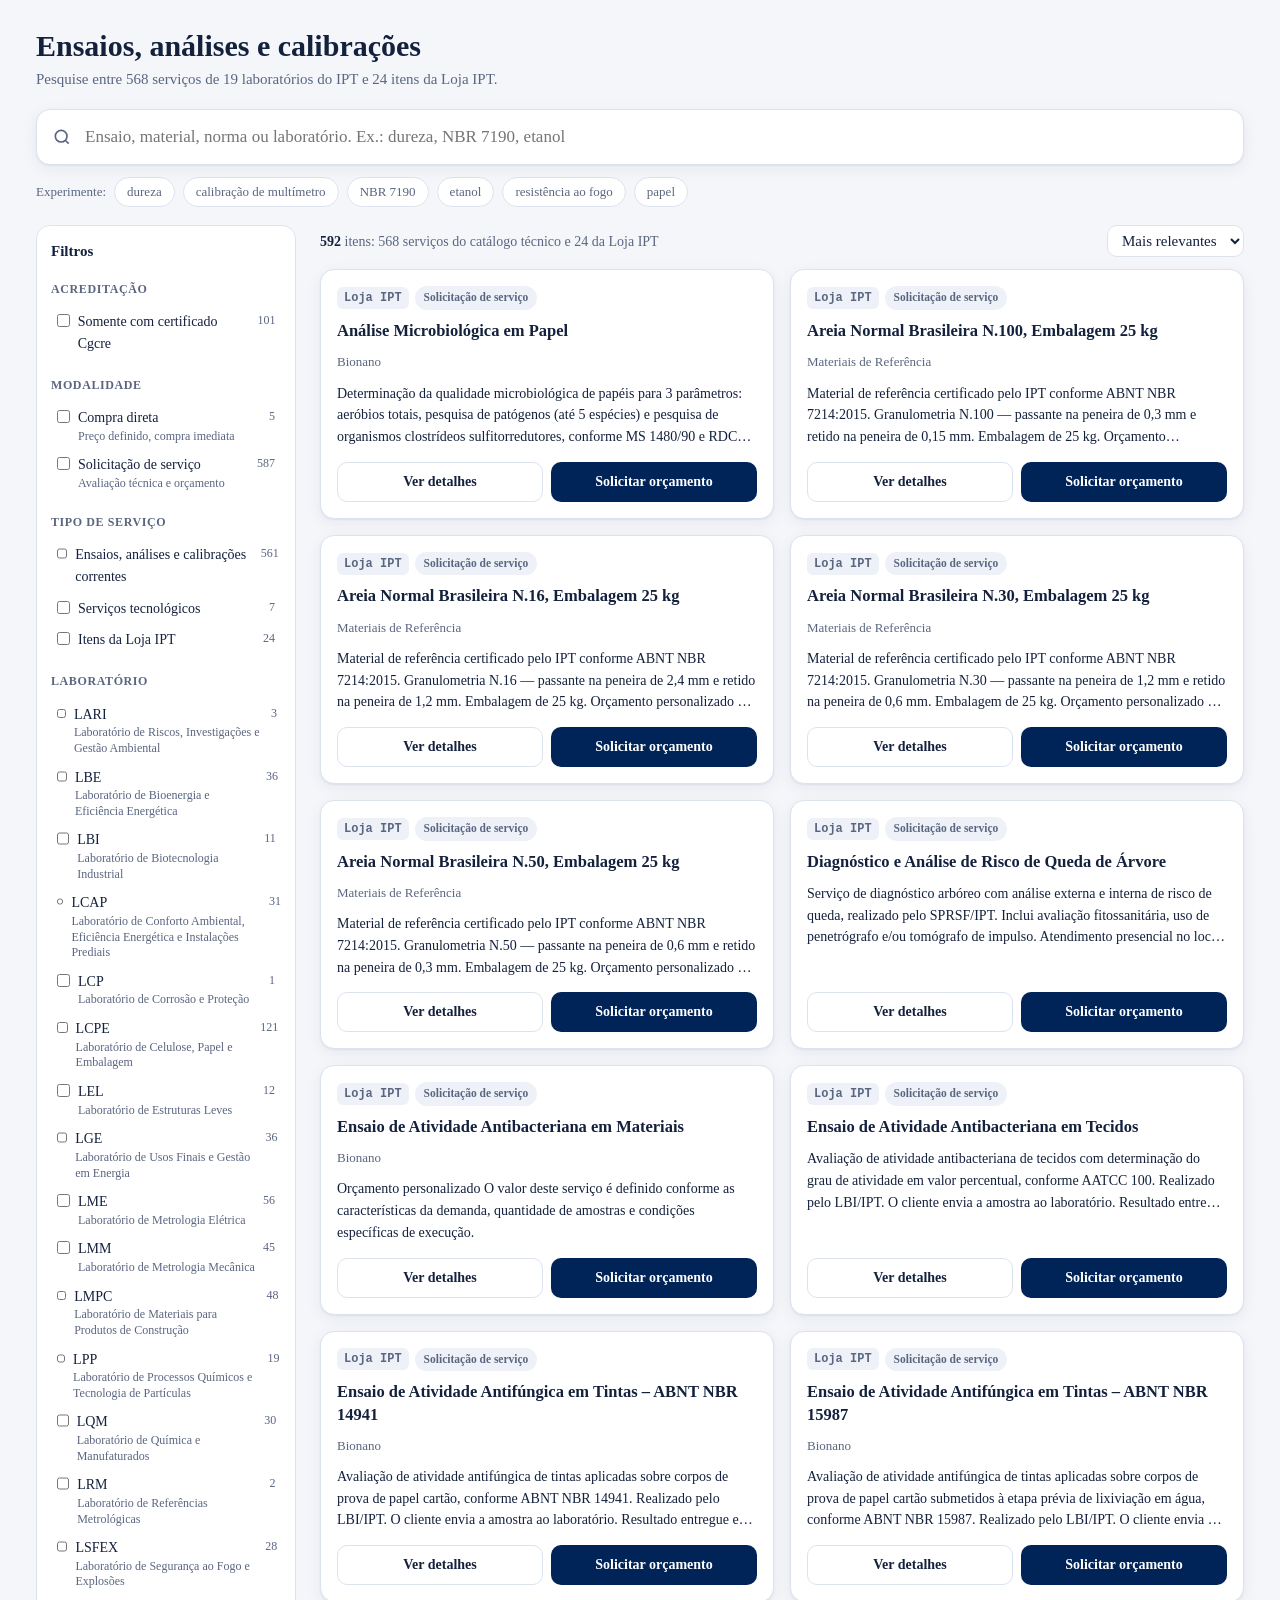
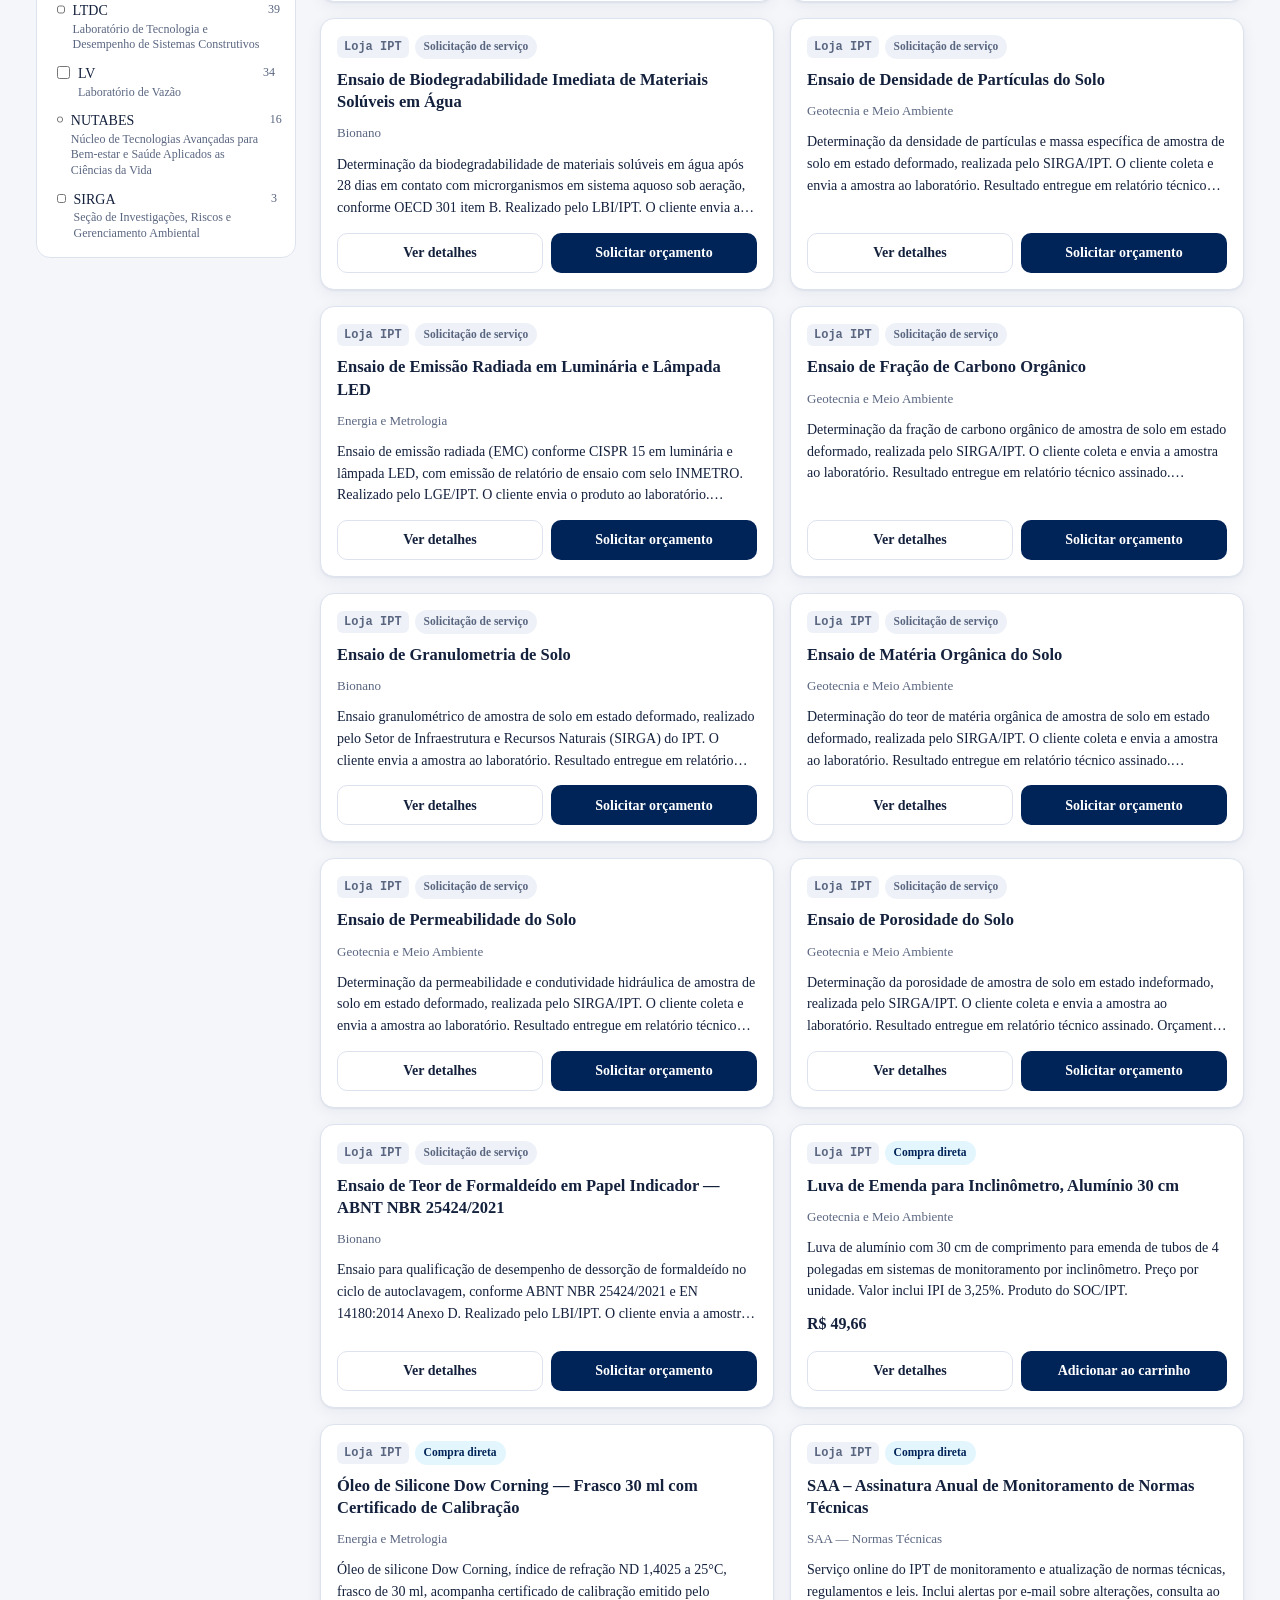
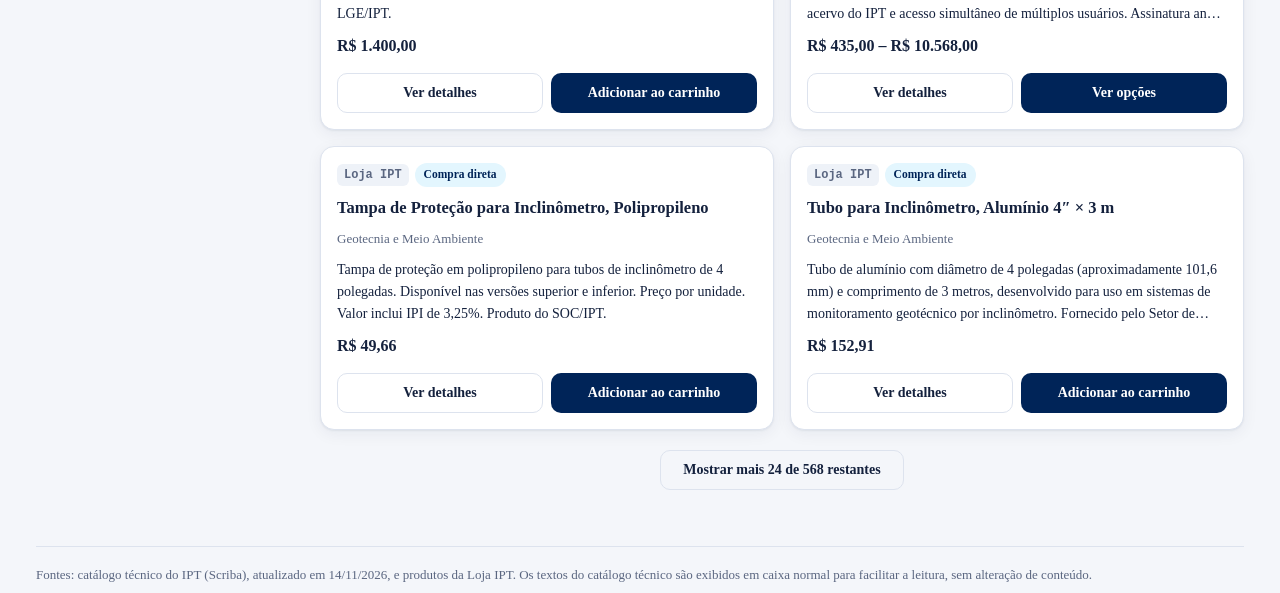
==== commit 022fd53b: "Busca unificada com produtos WooCommerce, painel e roteiro da loja-15 Plugin 1.1.0: produtos da loja" ====
--- a/loja-ipt-busca/prototipo/index.html
+++ b/loja-ipt-busca/prototipo/index.html
@@ -146,6 +146,10 @@
 #busca-ipt .bi-norms span{font:600 12px/1.4 ui-monospace,SFMono-Regular,Menlo,Consolas,monospace;background:var(--surface-2);border-radius:6px;padding:2px 8px}
 #busca-ipt .bi-hint{font-size:12px;color:var(--muted)}
 #busca-ipt .bi-sr{position:absolute;width:1px;height:1px;overflow:hidden;clip:rect(0 0 0 0)}
+#busca-ipt .bi-badge.bi-compra{background:var(--accent-soft);color:var(--primary)}
+#busca-ipt .bi-badge.bi-solic{background:var(--surface-2);color:var(--muted);font-weight:600}
+#busca-ipt .bi-preco{margin:0;font-weight:700;font-size:16px;color:var(--text)}
+#busca-ipt [hidden]{display:none!important}
 </style>
 </head>
 <body>
@@ -171,6 +175,10 @@
           <summary>Filtros <span class="bi-hint" id="bi-factive"></span></summary>
           <h3>Acreditação</h3>
           <label class="bi-opt"><input type="checkbox" id="bi-fcgcre"><span class="bi-lbl">Somente com certificado Cgcre</span><span class="bi-n" id="bi-ncgcre"></span></label>
+          <div id="bi-gmod">
+          <h3>Modalidade</h3>
+          <div id="bi-fmod"></div>
+          </div>
           <h3>Tipo de serviço</h3>
           <div id="bi-ftipo"></div>
           <h3>Laboratório</h3>
@@ -203,21 +211,29 @@
 </div>
 
 <script>window.BUSCA_IPT_DADOS={"meta":{"fonte":"https://escriba.ipt.br/Busca_EAC/pesquisas.asp (POST TxtTermo=%)","coletado_em":"2026-11-14","blocos_html":574,"servicos_unicos":568,"laboratorios":19,"termos_use":132},"servicos":[{"registro":1050,"tipo_servico":"Ensaios, análises e calibrações correntes","nome":"ENSAIO DE SOLIDEZ E ENVELHECIMENTO À LUZ (WOM)","descricao":"ENSAIOS DE SOLIDEZ À LUZ E ENVELHECIMENTO ACELERADO EM EQUIPAMENTO WEATHER OMETER","palavras_chave":[],"laboratorios":[{"sigla":"LQM","nome":"Laboratório de Química e Manufaturados","crd":"DN11"}],"certificados_cgcre":[],"contato":{"url":"https://www.ipt.br/faleconosco/?Manifestacao=1&Ensaio=1050&CRD=DN11","manifestacao":"1"}},{"registro":1201,"tipo_servico":"Ensaios, análises e calibrações correntes","nome":"CÉLULA DE CARGA HIDRÁULICA","descricao":"CALIBRAÇÃO DE INSTRUMENTOS DE MEDIÇÃO DE FORÇA INDIRETA TAIS COMO: MACACO HIDRÁULICO, MACACO DE PROTENSÃO, MACACO DE FORMA DESLIZANTE, CÉLULA DE CARGA HIDRÁULICA. CALIBRAÇÃO EFETUADA BASEADO NA NORMA ABNT NBR 8197.","palavras_chave":[],"laboratorios":[{"sigla":"LMM","nome":"LABORATÓRIO DE METROLOGIA MECÂNICA","crd":"DH12"}],"certificados_cgcre":[{"codigo":"CAL 0003","url":"https://escriba.ipt.br/qualidade_acreditacao/CAL_0003_certificado.pdf"},{"codigo":"CAL 0003(Inglês)","url":"https://escriba.ipt.br/qualidade_acreditacao/CAL_0003_certificado_ingles.pdf"}],"contato":{"url":"https://www.ipt.br/faleconosco/?Manifestacao=2&Ensaio=1201&CRD=DH12","manifestacao":"2"}},{"registro":1212,"tipo_servico":"Ensaios, análises e calibrações correntes","nome":"MÁQUINA DE ENSAIO DE IMPACTO","descricao":"CALIBRAÇÃO DE MÁQUINAS DE ENSAIO DE IMPACTO CHARPY PELO MÉTODO DIRETO E INDIRETO BASEADO NA NORMA ABNT NBR ISO 148-2. CHARPY PENDULUM IMPACT TEST","palavras_chave":[],"laboratorios":[{"sigla":"LMM","nome":"LABORATÓRIO DE METROLOGIA MECÂNICA","crd":"DH12"}],"certificados_cgcre":[{"codigo":"CAL 0003","url":"https://escriba.ipt.br/qualidade_acreditacao/CAL_0003_certificado.pdf"},{"codigo":"CAL 0003(Inglês)","url":"https://escriba.ipt.br/qualidade_acreditacao/CAL_0003_certificado_ingles.pdf"}],"contato":{"url":"https://www.ipt.br/faleconosco/?Manifestacao=2&Ensaio=1212&CRD=DH12","manifestacao":"2"}},{"registro":1218,"tipo_servico":"Ensaios, análises e calibrações correntes","nome":"CALIBRADOR DE RELÓGIO","descricao":"CALIBRAÇÃO EFETUADA POR MÉTODO COMPARATIVO DIRETO DE CALIBRADORES (MECÂNICOS) DE RELÓGIOS COMPARADOR / APALPADOR E CALIBRADORES (ELETRÔNICO) DE RELÓGIO COMPARADOR / APALPADOR","palavras_chave":[],"laboratorios":[{"sigla":"LMM","nome":"LABORATÓRIO DE METROLOGIA MECÂNICA","crd":"DH12"}],"certificados_cgcre":[{"codigo":"CAL 0003","url":"https://escriba.ipt.br/qualidade_acreditacao/CAL_0003_certificado.pdf"},{"codigo":"CAL 0003(Inglês)","url":"https://escriba.ipt.br/qualidade_acreditacao/CAL_0003_certificado_ingles.pdf"}],"contato":{"url":"https://www.ipt.br/faleconosco/?Manifestacao=2&Ensaio=1218&CRD=DH12","manifestacao":"2"}},{"registro":1235,"tipo_servico":"Ensaios, análises e calibrações correntes","nome":"COMPARADOR / APALPADOR ELETRÔNICO","descricao":"CALIBRAÇÃO EFETUADA POR MÉTODO COMPARATIVO DIRETO DE COMPARADORES ELETRÔNICOS DE DESLOCAMENTO E APALPADORES ELETRÔNICOS.","palavras_chave":[],"laboratorios":[{"sigla":"LMM","nome":"LABORATÓRIO DE METROLOGIA MECÂNICA","crd":"DH12"}],"certificados_cgcre":[{"codigo":"CAL 0003","url":"https://escriba.ipt.br/qualidade_acreditacao/CAL_0003_certificado.pdf"},{"codigo":"CAL 0003(Inglês)","url":"https://escriba.ipt.br/qualidade_acreditacao/CAL_0003_certificado_ingles.pdf"}],"contato":{"url":"https://www.ipt.br/faleconosco/?Manifestacao=2&Ensaio=1235&CRD=DH12","manifestacao":"2"}},{"registro":1239,"tipo_servico":"Ensaios, análises e calibrações correntes","nome":"ESQUADRO","descricao":"CALIBRAÇÃO EFETUADA POR MÉTODO COMPARATIVO DIRETO DE ESQUADRO COMBINADO (COMBINATION SQUARES).","palavras_chave":[],"laboratorios":[{"sigla":"LMM","nome":"LABORATÓRIO DE METROLOGIA MECÂNICA","crd":"DH12"}],"certificados_cgcre":[{"codigo":"CAL 0003","url":"https://escriba.ipt.br/qualidade_acreditacao/CAL_0003_certificado.pdf"},{"codigo":"CAL 0003(Inglês)","url":"https://escriba.ipt.br/qualidade_acreditacao/CAL_0003_certificado_ingles.pdf"}],"contato":{"url":"https://www.ipt.br/faleconosco/?Manifestacao=2&Ensaio=1239&CRD=DH12","manifestacao":"2"}},{"registro":1248,"tipo_servico":"Ensaios, análises e calibrações correntes","nome":"MÁQUINA DE ENSAIO","descricao":"CALIBRAÇÃO DE ESCALA MÁQUINA DE ENSAIO DE MATERIAIS METÁLICOS, PLÁSTICOS, BORRACHA E CONCRETO EM TRAÇÃO E COMPRESSÃO, TENSION/COMPRESSION TESTING MACHINE, STATIC UNIAXIAL TESTING MACHINE, PARÂMETROS DESLOCAMENTO E VELOCIDADE. EXTENSÔMETRO. CALIBRAÇÃO EFETUADA BASEADO NA NORMA ABNT NBR ISO 7500-1. CALIBRAÇÃO EFETUADA, BASEADO NA NORMA ASTM E2309/E2309M. CALIBRAÇÃO EFETUADA , BASEADO NA NORMA ASTM E2658. CALIBRAÇÃO EFETUADA BASEADO NA NORMA NBR ISO 9513.","palavras_chave":[],"laboratorios":[{"sigla":"LMM","nome":"LABORATÓRIO DE METROLOGIA MECÂNICA","crd":"DH12"}],"certificados_cgcre":[{"codigo":"CAL 0003","url":"https://escriba.ipt.br/qualidade_acreditacao/CAL_0003_certificado.pdf"},{"codigo":"CAL 0003(Inglês)","url":"https://escriba.ipt.br/qualidade_acreditacao/CAL_0003_certificado_ingles.pdf"}],"contato":{"url":"https://www.ipt.br/faleconosco/?Manifestacao=2&Ensaio=1248&CRD=DH12","manifestacao":"2"}},{"registro":1252,"tipo_servico":"Ensaios, análises e calibrações correntes","nome":"MESA / RÉGUA DE SENO","descricao":"CALIBRAÇÃO EFETUADA POR MÉTODO COMPARATIVO DIRETO DE MESAS DE SENO E RÉGUAS DE SENO, BASEADO NA NORMA JIS-B 7525.","palavras_chave":[],"laboratorios":[{"sigla":"LMM","nome":"LABORATÓRIO DE METROLOGIA MECÂNICA","crd":"DH12"}],"certificados_cgcre":[{"codigo":"CAL 0003","url":"https://escriba.ipt.br/qualidade_acreditacao/CAL_0003_certificado.pdf"},{"codigo":"CAL 0003(Inglês)","url":"https://escriba.ipt.br/qualidade_acreditacao/CAL_0003_certificado_ingles.pdf"}],"contato":{"url":"https://www.ipt.br/faleconosco/?Manifestacao=2&Ensaio=1252&CRD=DH12","manifestacao":"2"}},{"registro":1260,"tipo_servico":"Ensaios, análises e calibrações correntes","nome":"TORQUÍMETRO - 5 PTS","descricao":"CALIBRAÇÃO DE EQUIPAMENTOS TAIS COMO: TORQUÍMETRO ANALÓGICO, DIGITAL, ESTALO, BARRA DE TORÇÃO OU FLEXÃO, CHAVE MECÂNICA, CHAVE DE TORQUE, TORQUÍMETRO HIDRÁULICO, TORQUE WRENCH, HYDRAULIC TORQUE WRENCH, DIGITAL TORQUE WRENCH. CALIBRAÇÃO EFETUADA BASEADO NA(S) NORMA(S) ABNT NBR ISO 6789.","palavras_chave":[],"laboratorios":[{"sigla":"LMM","nome":"LABORATÓRIO DE METROLOGIA MECÂNICA","crd":"DH12"}],"certificados_cgcre":[{"codigo":"CAL 0003","url":"https://escriba.ipt.br/qualidade_acreditacao/CAL_0003_certificado.pdf"},{"codigo":"CAL 0003(Inglês)","url":"https://escriba.ipt.br/qualidade_acreditacao/CAL_0003_certificado_ingles.pdf"}],"contato":{"url":"https://www.ipt.br/faleconosco/?Manifestacao=2&Ensaio=1260&CRD=DH12","manifestacao":"2"}},{"registro":1268,"tipo_servico":"Ensaios, análises e calibrações correntes","nome":"PADRÃO ESCALONADO","descricao":"CALIBRAÇÃO EFETUADA POR MÉTODO COMPARATIVO DIRETO DE PADRÃO ESCALONADO PARA PAQUÍMETRO E MEDIDOR DE ALTURA, PADRÕES ESCALONADO COM TAMBOR MICROMÉTRICO E PADRÕES ESCALONADO PARA MICRÔMETRO DE PROFUNDIDADE, BASEADO KC EUROMET.L-K35","palavras_chave":[],"laboratorios":[{"sigla":"LMM","nome":"LABORATÓRIO DE METROLOGIA MECÂNICA","crd":"DH12"}],"certificados_cgcre":[{"codigo":"CAL 0003","url":"https://escriba.ipt.br/qualidade_acreditacao/CAL_0003_certificado.pdf"},{"codigo":"CAL 0003(Inglês)","url":"https://escriba.ipt.br/qualidade_acreditacao/CAL_0003_certificado_ingles.pdf"}],"contato":{"url":"https://www.ipt.br/faleconosco/?Manifestacao=2&Ensaio=1268&CRD=DH12","manifestacao":"2"}},{"registro":1277,"tipo_servico":"Ensaios, análises e calibrações correntes","nome":"PESO PADRÃO ATÉ 20 KG [E2 ATÉ 5 KG; F1; F2; M1; M2; M3]","descricao":"CALIBRAÇÃO DE PESOS PADRÃO (MASSAS PADRÃO) CLASSES E2, F1, F2, M1, M2 E M3. CALIBRAÇÃO EFETUADA CONFORME OIML-R111-1 POR COMPARAÇÃO COM PESOS PADRÃO.","palavras_chave":[],"laboratorios":[{"sigla":"LMM","nome":"LABORATÓRIO DE METROLOGIA MECÂNICA","crd":"DH12"}],"certificados_cgcre":[{"codigo":"CAL 0003","url":"https://escriba.ipt.br/qualidade_acreditacao/CAL_0003_certificado.pdf"},{"codigo":"CAL 0003(Inglês)","url":"https://escriba.ipt.br/qualidade_acreditacao/CAL_0003_certificado_ingles.pdf"}],"contato":{"url":"https://www.ipt.br/faleconosco/?Manifestacao=2&Ensaio=1277&CRD=DH12","manifestacao":"2"}},{"registro":1278,"tipo_servico":"Ensaios, análises e calibrações correntes","nome":"PENEIRA","descricao":"CALIBRAÇÃO EFETUADA POR MÉTODO COMPARATIVO DIRETO DE PENEIRAS GRANULOMÉTRICAS = 25 ?M , BASEADO NA NORMA NBR NM ISO 3310-1.","palavras_chave":[],"laboratorios":[{"sigla":"LMM","nome":"LABORATÓRIO DE METROLOGIA MECÂNICA","crd":"DH12"}],"certificados_cgcre":[{"codigo":"CAL 0003","url":"https://escriba.ipt.br/qualidade_acreditacao/CAL_0003_certificado.pdf"},{"codigo":"CAL 0003(Inglês)","url":"https://escriba.ipt.br/qualidade_acreditacao/CAL_0003_certificado_ingles.pdf"}],"contato":{"url":"https://www.ipt.br/faleconosco/?Manifestacao=2&Ensaio=1278&CRD=DH12","manifestacao":"2"}},{"registro":1287,"tipo_servico":"Ensaios, análises e calibrações correntes","nome":"MICROSCÓPIO / PROJETOR","descricao":"CALIBRAÇÃO EFETUADA POR MÉTODO COMPARATIVO DIRETO DE MICROSCÓPIOS E PROJETORES DE PERFIL (MEASURING MICROSCOPES, PROFILE PROJECTORS).","palavras_chave":[],"laboratorios":[{"sigla":"LMM","nome":"LABORATÓRIO DE METROLOGIA MECÂNICA","crd":"DH12"}],"certificados_cgcre":[{"codigo":"CAL 0003","url":"https://escriba.ipt.br/qualidade_acreditacao/CAL_0003_certificado.pdf"},{"codigo":"CAL 0003(Inglês)","url":"https://escriba.ipt.br/qualidade_acreditacao/CAL_0003_certificado_ingles.pdf"}],"contato":{"url":"https://www.ipt.br/faleconosco/?Manifestacao=2&Ensaio=1287&CRD=DH12","manifestacao":"2"}},{"registro":1295,"tipo_servico":"Ensaios, análises e calibrações correntes","nome":"PLANO ÓPTICO","descricao":"CALIBRAÇÃO EFETUADA POR MÉTODO COMPARATIVO INDIRETO POR PROCESSO INTERFEROMÉTRICO DE PLANO ÓPTICO (OPTICAL FLAT), BASEADO NA NORMA JIS-B 7430.","palavras_chave":[],"laboratorios":[{"sigla":"LMM","nome":"LABORATÓRIO DE METROLOGIA MECÂNICA","crd":"DH12"}],"certificados_cgcre":[{"codigo":"CAL 0003","url":"https://escriba.ipt.br/qualidade_acreditacao/CAL_0003_certificado.pdf"},{"codigo":"CAL 0003(Inglês)","url":"https://escriba.ipt.br/qualidade_acreditacao/CAL_0003_certificado_ingles.pdf"}],"contato":{"url":"https://www.ipt.br/faleconosco/?Manifestacao=2&Ensaio=1295&CRD=DH12","manifestacao":"2"}},{"registro":1308,"tipo_servico":"Ensaios, análises e calibrações correntes","nome":"TAMBOR MICROMÉTRICO","descricao":"CALIBRAÇÃO EFETUADA POR MÉTODO COMPARATIVO DIRETO DE TAMBOR MICROMÉTRICO (DIGIMATIC MICROMETER HEADS).","palavras_chave":[],"laboratorios":[{"sigla":"LMM","nome":"LABORATÓRIO DE METROLOGIA MECÂNICA","crd":"DH12"}],"certificados_cgcre":[{"codigo":"CAL 0003","url":"https://escriba.ipt.br/qualidade_acreditacao/CAL_0003_certificado.pdf"},{"codigo":"CAL 0003(Inglês)","url":"https://escriba.ipt.br/qualidade_acreditacao/CAL_0003_certificado_ingles.pdf"}],"contato":{"url":"https://www.ipt.br/faleconosco/?Manifestacao=2&Ensaio=1308&CRD=DH12","manifestacao":"2"}},{"registro":1309,"tipo_servico":"Ensaios, análises e calibrações correntes","nome":"TRANSDUTOR DE DESLOCAMENTO ANGULAR","descricao":"CALIBRAÇÃO EFETUADA POR MÉTODO COMPARATIVO DIRETO DE TRANSDUTORES DE DESLOCAMENTO ANGULAR (ENCODER) COM INDICADOR ANALÓGICO OU DIGITAL, INSTRUMENTOS COM ESCALA ANGULAR DIGITAL, TORPEDO INCLINÔMETRO (ROTARY ENCODERS, INCLINOMETER)","palavras_chave":[],"laboratorios":[{"sigla":"LMM","nome":"LABORATÓRIO DE METROLOGIA MECÂNICA","crd":"DH12"}],"certificados_cgcre":[{"codigo":"CAL 0003","url":"https://escriba.ipt.br/qualidade_acreditacao/CAL_0003_certificado.pdf"},{"codigo":"CAL 0003(Inglês)","url":"https://escriba.ipt.br/qualidade_acreditacao/CAL_0003_certificado_ingles.pdf"}],"contato":{"url":"https://www.ipt.br/faleconosco/?Manifestacao=2&Ensaio=1309&CRD=DH12","manifestacao":"2"}},{"registro":1319,"tipo_servico":"Ensaios, análises e calibrações correntes","nome":"BALANÇA DE PRESSÃO 1 PISTÃO (HIDRÁULICA, PNEUMÁTICA E ESFERA) - 10 PTS","descricao":"CALIBRAÇÃO DE BALANÇAS DE PRESSÃO HIDRÁULICAS E PNEUMÁTICAS (BALANÇAS DE PESO MORTO) E BALANÇAS DIGITAIS DE PISTÃO (BALANÇA DE PRESSÃO DIGITAL). CALIBRAÇÃO EFETUADA POR COMPARAÇÃO COM BALANÇA DE PRESSÃO INCLUINDO A DETERMINAÇÃO DA ÁREA EFETIVA DO PISTÃO E PESAGEM DOS PESOS.","palavras_chave":[],"laboratorios":[{"sigla":"LMM","nome":"LABORATÓRIO DE METROLOGIA MECÂNICA","crd":"DH12"}],"certificados_cgcre":[{"codigo":"CAL 0003","url":"https://escriba.ipt.br/qualidade_acreditacao/CAL_0003_certificado.pdf"},{"codigo":"CAL 0003(Inglês)","url":"https://escriba.ipt.br/qualidade_acreditacao/CAL_0003_certificado_ingles.pdf"}],"contato":{"url":"https://www.ipt.br/faleconosco/?Manifestacao=2&Ensaio=1319&CRD=DH12","manifestacao":"2"}},{"registro":1867,"tipo_servico":"Ensaios, análises e calibrações correntes","nome":"ALINHADOR DE EIXOS A LASER","descricao":"CALIBRAÇÃO EFETUADA POR MÉTODO COMPARATIVO DIRETO DE ALINHADORES DE EIXOS A LASER (LASER SHAFT ALIGNMENT)","palavras_chave":[],"laboratorios":[{"sigla":"LMM","nome":"LABORATÓRIO DE METROLOGIA MECÂNICA","crd":"DH12"}],"certificados_cgcre":[{"codigo":"CAL 0003","url":"https://escriba.ipt.br/qualidade_acreditacao/CAL_0003_certificado.pdf"},{"codigo":"CAL 0003(Inglês)","url":"https://escriba.ipt.br/qualidade_acreditacao/CAL_0003_certificado_ingles.pdf"}],"contato":{"url":"https://www.ipt.br/faleconosco/?Manifestacao=2&Ensaio=1867&CRD=DH12","manifestacao":"2"}},{"registro":1872,"tipo_servico":"Ensaios, análises e calibrações correntes","nome":"MANÔMETRO E VACUÔMETRO ANALÓGICO ATÉ 1000 BAR - 10 PTS","descricao":"CALIBRAÇÃO DE MEDIDORES DE PRESSÃO RELATIVA, DIFERENCIAL E ABSOLUTA (DIGITAIS OU ANALÓGICOS) TAIS COMO: MANÔMETROS, VACUÔMETROS, MANOVACUÔMETROS, MANÔMETROS DE COLUNA LÍQUIDA, ESFIGMOMANÔMETROS, TRANSDUTORES / TRANSMISSORES COM SAÍDA EM UNIDADE ELÉTRICA, CALIBRADORES / CONTROLADORES DE PRESSÃO E REGISTRADORES DE PRESSÃO (DATALOGGERS). AS CALIBRAÇÕES SÃO EFETUADAS POR COMPARAÇÃO COM BALANÇA DE PRESSÃO, BALANÇA DIGITAL DE PISTÃO, MANOMETRO PADRÃO E/OU BARÔMETRO DE REFERÊNCIA.","palavras_chave":[],"laboratorios":[{"sigla":"LMM","nome":"LABORATÓRIO DE METROLOGIA MECÂNICA","crd":"DH12"}],"certificados_cgcre":[{"codigo":"CAL 0003","url":"https://escriba.ipt.br/qualidade_acreditacao/CAL_0003_certificado.pdf"},{"codigo":"CAL 0003(Inglês)","url":"https://escriba.ipt.br/qualidade_acreditacao/CAL_0003_certificado_ingles.pdf"}],"contato":{"url":"https://www.ipt.br/faleconosco/?Manifestacao=2&Ensaio=1872&CRD=DH12","manifestacao":"2"}},{"registro":1890,"tipo_servico":"Ensaios, análises e calibrações correntes","nome":"MEDIDOR DE ESPESSURA","descricao":"CALIBRAÇÃO EFETUADA POR MÉTODO COMPARATIVO DIRETO DE MEDIDORES DE ESPESSURA COM RELÓGIO (THICKNESS GAUGE, DIGITAL THICKNESS GAUGE).","palavras_chave":[],"laboratorios":[{"sigla":"LMM","nome":"LABORATÓRIO DE METROLOGIA MECÂNICA","crd":"DH12"}],"certificados_cgcre":[{"codigo":"CAL 0003","url":"https://escriba.ipt.br/qualidade_acreditacao/CAL_0003_certificado.pdf"},{"codigo":"CAL 0003(Inglês)","url":"https://escriba.ipt.br/qualidade_acreditacao/CAL_0003_certificado_ingles.pdf"}],"contato":{"url":"https://www.ipt.br/faleconosco/?Manifestacao=2&Ensaio=1890&CRD=DH12","manifestacao":"2"}},{"registro":1895,"tipo_servico":"Ensaios, análises e calibrações correntes","nome":"MEDIDOR DE NÍVEL POR ULTRASSOM","descricao":"CALIBRAÇÃO EFETUADA POR MÉTODO COMPARATIVO DIRETO DE MEDIDORES DE NÍVEL POR ULTRASSOM (ULTRASONIC MEASUREMENT).","palavras_chave":[],"laboratorios":[{"sigla":"LMM","nome":"LABORATÓRIO DE METROLOGIA MECÂNICA","crd":"DH12"}],"certificados_cgcre":[{"codigo":"CAL 0003","url":"https://escriba.ipt.br/qualidade_acreditacao/CAL_0003_certificado.pdf"},{"codigo":"CAL 0003(Inglês)","url":"https://escriba.ipt.br/qualidade_acreditacao/CAL_0003_certificado_ingles.pdf"}],"contato":{"url":"https://www.ipt.br/faleconosco/?Manifestacao=2&Ensaio=1895&CRD=DH12","manifestacao":"2"}},{"registro":1901,"tipo_servico":"Ensaios, análises e calibrações correntes","nome":"METROTOMOGRAFIA 3D POR ABSORÇÃO DE RAIOS X","descricao":"RAIOS X / CARACTERIZAÇÃO / MEDIÇÃO / INSPEÇÃO DE PEÇAS, COMPONENTES, ARTEFATOS E PRODUTOS, POR MEIO DE TÉCNICA DE TOMOGRAFIA COMPUTADORIZADA.","palavras_chave":[],"laboratorios":[{"sigla":"LMM","nome":"LABORATÓRIO DE METROLOGIA MECÂNICA","crd":"DH12"}],"certificados_cgcre":[],"contato":{"url":"https://www.ipt.br/faleconosco/?Manifestacao=2&Ensaio=1901&CRD=DH12","manifestacao":"2"}},{"registro":1910,"tipo_servico":"Ensaios, análises e calibrações correntes","nome":"BARÔMETRO DIGITAL OU ANALÓGICO 700 A 1100 MBAR - 8 PTS","descricao":"CALIBRAÇÃO DE MEDIDORES DE PRESSÃO ATMOSFÉRICA / ABSOLUTA TAIS COMO: BARÔMETRO, ESTAÇÃO METEOROLÓGICA E TERMO-HIGRO-BARÔMETRO (COM OU SEM CONEXÃO DE PRESSÃO). CALIBRAÇÃO EFETUADA POR COMPARAÇÃO COM BARÔMETRO DE REFERÊNCIA UTILIZANDO CÂMARA DE VÁCUO / BAROMÉTRICA.","palavras_chave":[],"laboratorios":[{"sigla":"LMM","nome":"LABORATÓRIO DE METROLOGIA MECÂNICA","crd":"DH12"}],"certificados_cgcre":[{"codigo":"CAL 0003","url":"https://escriba.ipt.br/qualidade_acreditacao/CAL_0003_certificado.pdf"},{"codigo":"CAL 0003(Inglês)","url":"https://escriba.ipt.br/qualidade_acreditacao/CAL_0003_certificado_ingles.pdf"}],"contato":{"url":"https://www.ipt.br/faleconosco/?Manifestacao=2&Ensaio=1910&CRD=DH12","manifestacao":"2"}},{"registro":1939,"tipo_servico":"Ensaios, análises e calibrações correntes","nome":"MEDIÇÃO DE PEÇAS , ARTEFATOS E COMPONENTES","descricao":"A MEDIÇÃO DE PEÇAS E COMPONENTES INCLUI A PESAGEM / MEDIÇÃO DA MASSA DAS PEÇAS E/OU MEDIÇÕES DAS DIMENSÕES OU OUTRAS PROPRIEDADES GEOMÉTRICAS TAIS COMO: MEDIÇÕES DE ÂNGULOS, RUGOSIDADE, PARALELISMO, PERPENDICULARIDADE, DIÂMETRO, CIRCULARIDADE, CILINDRICIDADE, PERFIL DE LINHA, PLANEZA, CONCENTRICIDADE, COAXILIDADE, BATIMENTO. A MEDIÇÃO DA MASSA É REALIZADA POR MEIO DE PESAGENS EM BALANÇAS DE PRECISÃO OU POR COMPARAÇÃO COM PESOS PADRÃO. PARA AS MEDIÇÕES DIMENSIONAIS, PODE-SE TER COMO PADRÕES DE REFERÊNCIA: RUGOSÍMETROS, PERFILÔMETROS, MÁQUINA DE MEDIÇÃO POR COORDENADAS, MÁQUINA DE ERRO DE FORMA, MÁQUINA DE MEDIÇÃO LINEAR, LASER INTERFEROMÉTRICO.","palavras_chave":[],"laboratorios":[{"sigla":"LMM","nome":"LABORATÓRIO DE METROLOGIA MECÂNICA","crd":"DH12"}],"certificados_cgcre":[{"codigo":"CAL 0003","url":"https://escriba.ipt.br/qualidade_acreditacao/CAL_0003_certificado.pdf"},{"codigo":"CAL 0003(Inglês)","url":"https://escriba.ipt.br/qualidade_acreditacao/CAL_0003_certificado_ingles.pdf"}],"contato":{"url":"https://www.ipt.br/faleconosco/?Manifestacao=2&Ensaio=1939&CRD=DH12","manifestacao":"2"}},{"registro":1975,"tipo_servico":"Ensaios, análises e calibrações correntes","nome":"DETERMINAÇÃO DO PODER CALORÍFICO SUPERIOR (PCS), BASEADA NA ASTM D5865/D5865M-19","descricao":"PODER CALORÍFICO SUPERIOR (PCS): O PODER CALORÍFICO SUPERIOR, EXPRESSO EM MJ/KG, CORRESPONDE À QUANTIDADE DE ENERGIA TOTAL LIBERADA NA FORMA DE CALOR DURANTE A COMBUSTÃO COMPLETA DE UMA UNIDADE DE MASSA. PARA A DETERMINAÇÃO DO PCS, O MATERIAL É QUEIMADO EM UMA BOMBA CALORIMÉTRICA EM CONDIÇÕES CONTROLADAS DE TEMPERATURA E PRESSÃO. PODER CALORÍFICO INFERIOR (PCI): O PODER CALORÍFICO INFERIOR É CALCULADO COM OS VALORES DE PODER CALORÍFICO SUPERIOR E TEOR DE HIDROGÊNIO DO MATERIAL. NO PCI, A PARCELA DE ENERGIA ASSOCIADA À CONDENSAÇÃO DO VAPOR DE ÁGUA FORMADO NA COMBUSTÃO É SUBTRAÍDA DA ENERGIA TOTAL (PCS).","palavras_chave":["RESÍDUO AGROINDUSTRIAL","CARVÃO MINERAL","CARVÃO VEGETAL","MADEIRA (COMBUSTÍVEL)"],"laboratorios":[{"sigla":"LBE","nome":"LABORATÓRIO DE BIOENERGIA E EFICIÊNCIA ENERGÉTICA","crd":"DD11"}],"certificados_cgcre":[],"contato":{"url":"https://www.ipt.br/faleconosco/?Manifestacao=1&Ensaio=1975&CRD=DD11","manifestacao":"1"}},{"registro":1976,"tipo_servico":"Ensaios, análises e calibrações correntes","nome":"DETERMINAÇÃO DO PONTO DE FULGOR (PENSKY-MARTENS), ASTM D93-25","descricao":"O PONTO DE FULGOR DE UM LÍQUIDO É DEFINIDO COMO A MENOR TEMPERATURA NA QUAL O MATERIAL LIBERA VAPORES SUFICIENTES PARA FORMAR UMA MISTURA COM AR ATMOSFÉRICO QUE PODE ENTRAR EM IGNIÇÃO EM CONTATO COM UMA FONTE DE CALOR. A CLASSIFICAÇÃO DE INFLAMABILIDADE DE PRODUTOS LÍQUIDOS É BASEADA NAS DETERMINAÇÕES DE PONTO DE FULGOR E/OU PONTO DE EBULIÇÃO. O MÉTODO PENSKY-MARTENS É REALIZADO EM VASO FECHADO, COM AGITAÇÃO E APLICADO À PRODUTOS COM PONTO DE FULGOR NA FAIXA 40°C A 370°C.","palavras_chave":["ÓLEO COMBUSTÍVEL","ÓLEO DIESEL","BIODIESEL","PONTO DE FULGOR"],"laboratorios":[{"sigla":"LBE","nome":"LABORATÓRIO DE BIOENERGIA E EFICIÊNCIA ENERGÉTICA","crd":"DD11"}],"certificados_cgcre":[{"codigo":"CRL 0249","url":"https://escriba.ipt.br/qualidade_acreditacao/CRL_0249_certificado.pdf"},{"codigo":"CRL 0249(Inglês)","url":"https://escriba.ipt.br/qualidade_acreditacao/CRL_0249_certificado_ingles.pdf"}],"contato":{"url":"https://www.ipt.br/faleconosco/?Manifestacao=1&Ensaio=1976&CRD=DD11","manifestacao":"1"}},{"registro":2016,"tipo_servico":"Ensaios, análises e calibrações correntes","nome":"RETENÇÃO DE PRODUTO PRESERVATIVO CCA OU CCB","descricao":"ENSAIO QUE DETERMINA A QUANTIDADE DO PRODUTO PRESERVATIVO CCA OU CCB EM MADEIRA TRATADA SOB PRESSÃO, UTILIZANDO A TÉCNICA DE ESPECTROFOTOMETRIA DE ABSORÇÃO ATÔMICA; PROCEDIMENTO DE ENSAIO QUE TEM COMO REFERÊNCIA A NORMA ABNT NBR 6232 -PENETRAÇÃO E RETENÇÃO DE PRESERVATIVOS EM MADEIRA TRATADA SOB PRESSÃO. ESTE ENSAIO AVALIA SE A RETENÇÃO DO PRODUTO É ADEQUADA AO USO UE SERÁ DADO À MADEIRA.","palavras_chave":["PRODUTO PRESERVATIVO","MADEIRA"],"laboratorios":[{"sigla":"LTDC","nome":"LABORATÓRIO DE TECNOLOGIA E DESEMPENHO DE SISTEMAS CONSTRUTIVOS","crd":"DL12"}],"certificados_cgcre":[{"codigo":"CRL 0111","url":"https://escriba.ipt.br/qualidade_acreditacao/CRL_0111_certificado.pdf"}],"contato":{"url":"https://www.ipt.br/faleconosco/?Manifestacao=1&Ensaio=2016&CRD=DL12","manifestacao":"1"}},{"registro":2069,"tipo_servico":"Ensaios, análises e calibrações correntes","nome":"DETERMINAÇÃO DO TEOR DE RESÍDUO DE EVAPORAÇÃO OU TEOR DE MATERIAL VOLÁTIL","descricao":"ESTE PROCEDIMENTO É APLICÁVEL A MATERIAIS ORGÂNICOS E INORGÂNICOS NOS QUAIS SE DESEJA DETERMINAR O TEOR DE SÓLIDOS. É TAMBÉM UTILIZADO QUANDO SE PRECISA ESTABELECER A CONCENTRAÇÃO TOTAL DE COMPONENTES VOLÁTEIS (INCLUINDO A ÁGUA) EM UM DETERMINADO MATERIAL. NORMAS DE REFERÊNCIA: ASTM D1353, ASTM D1644 , ASTM D2832.","palavras_chave":[],"laboratorios":[{"sigla":"NUTABES","nome":"Núcleo de Tecnologias Avançadas para Bem-Estar e Saúde Aplicados as Ciências da Vida","crd":"DK11"}],"certificados_cgcre":[],"contato":{"url":"https://www.ipt.br/faleconosco/?Manifestacao=1&Ensaio=2069&CRD=DK11","manifestacao":"1"}},{"registro":2096,"tipo_servico":"Ensaios, análises e calibrações correntes","nome":"DETERMINAÇÃO DA COR ASTM, ASTM D1500-24","descricao":"A DETERMINAÇÃO DA COR ASTM DO ÓLEO DIESEL REPRESENTA UMA IMPORTANTE CARACTERÍSTICA DE QUALIDADE. A TÉCNICA UTILIZA UM COLORÍMETRO E UM SISTEMA DE PADRÕES DE CORES, COM VALORES DE 0,5 A 8,0, QUE SERVE DE REFERÊNCIA PARA COMPARAÇÃO COM A COR DAS AMOSTRAS.","palavras_chave":["ÓLEO DIESEL","ÓLEO MINERAL ISOLANTE","ÓLEO LUBRIFICANTE"],"laboratorios":[{"sigla":"LBE","nome":"LABORATÓRIO DE BIOENERGIA E EFICIÊNCIA ENERGÉTICA","crd":"DD11"}],"certificados_cgcre":[{"codigo":"CRL 0249","url":"https://escriba.ipt.br/qualidade_acreditacao/CRL_0249_certificado.pdf"},{"codigo":"CRL 0249(Inglês)","url":"https://escriba.ipt.br/qualidade_acreditacao/CRL_0249_certificado_ingles.pdf"}],"contato":{"url":"https://www.ipt.br/faleconosco/?Manifestacao=1&Ensaio=2096&CRD=DD11","manifestacao":"1"}},{"registro":2098,"tipo_servico":"Ensaios, análises e calibrações correntes","nome":"DETERMINAÇÃO DA CURVA DE DESTILAÇÃO, ASTM D86-23AE2","descricao":"AS CARACTERÍSTICAS DE DESTILAÇÃO (VOLATILIDADE) DOS COMBUSTÍVEIS SÃO IMPORTANTES NO QUE SE REFERE À SEGURANÇA E DESEMPENHO. O INTERVALO DE EBULIÇÃO FORNECE INFORMAÇÕES SOBRE A COMPOSIÇÃO, PROPRIEDADES E COMPORTAMENTO DO COMBUSTÍVEL DURANTE O ARMAZENAMENTO E USO. OS RESULTADOS DESTE MÉTODO SÃO EXPRESSOS COMO PORCENTAGEM EVAPORADA OU PORCENTAGEM RECUPERADA EM FUNÇÃO DA TEMPERATURA.","palavras_chave":["GASOLINA","NAFTA PETROQUÍMICA","SOLVENTE","ÓLEO DIESEL"],"laboratorios":[{"sigla":"LBE","nome":"LABORATÓRIO DE BIOENERGIA E EFICIÊNCIA ENERGÉTICA","crd":"DD11"}],"certificados_cgcre":[{"codigo":"CRL 0249","url":"https://escriba.ipt.br/qualidade_acreditacao/CRL_0249_certificado.pdf"},{"codigo":"CRL 0249(Inglês)","url":"https://escriba.ipt.br/qualidade_acreditacao/CRL_0249_certificado_ingles.pdf"}],"contato":{"url":"https://www.ipt.br/faleconosco/?Manifestacao=1&Ensaio=2098&CRD=DD11","manifestacao":"1"}},{"registro":2099,"tipo_servico":"Ensaios, análises e calibrações correntes","nome":"DETERMINAÇÃO DO PH, ABNT NBR 10891-17 ERRATA 1","descricao":"ESTE MÉTODO É APLICADO PARA DETERMINAÇÃO DO PH DE ETANOL HIDRATADO COMBUSTÍVEL, CONTENDO ATÉ 3% V/V DE HIDROCARBONETOS, UTILIZANDO ELETRODO COMBINADO DE PH COM SISTEMA DE REFERÊNCIA PRATA/CLORETO DE PRATA.","palavras_chave":["ETANOL"],"laboratorios":[{"sigla":"LBE","nome":"LABORATÓRIO DE BIOENERGIA E EFICIÊNCIA ENERGÉTICA","crd":"DD11"}],"certificados_cgcre":[{"codigo":"CRL 0249","url":"https://escriba.ipt.br/qualidade_acreditacao/CRL_0249_certificado.pdf"},{"codigo":"CRL 0249(Inglês)","url":"https://escriba.ipt.br/qualidade_acreditacao/CRL_0249_certificado_ingles.pdf"}],"contato":{"url":"https://www.ipt.br/faleconosco/?Manifestacao=1&Ensaio=2099&CRD=DD11","manifestacao":"1"}},{"registro":2108,"tipo_servico":"Ensaios, análises e calibrações correntes","nome":"DETERMINAÇÃO DO TEOR DE ETANOL ANIDRO COMBUSTÍVEL, ABNT NBR 13992-15","descricao":"ESTE MÉTODO É APLICADO PARA DETERMINAÇÃO DO TEOR DE ETANOL ANIDRO COMBUSTÍVEL (EAC), A PARTIR DE 1% EM VOLUME, EM GASOLINAS AUTOMOTIVAS. NESTA TÉCNICA, QUE UTILIZA PROVETAS DE 100 ML PARA A DETERMINAÇÃO, TODOS OS DEMAIS ÁLCOOIS QUE POSSAM ESTAR PRESENTES NA AMOSTRA SERÃO CONTABILIZADOS COMO EAC.","palavras_chave":["GASOLINA"],"laboratorios":[{"sigla":"LBE","nome":"LABORATÓRIO DE BIOENERGIA E EFICIÊNCIA ENERGÉTICA","crd":"DD11"}],"certificados_cgcre":[{"codigo":"CRL 0249","url":"https://escriba.ipt.br/qualidade_acreditacao/CRL_0249_certificado.pdf"},{"codigo":"CRL 0249(Inglês)","url":"https://escriba.ipt.br/qualidade_acreditacao/CRL_0249_certificado_ingles.pdf"}],"contato":{"url":"https://www.ipt.br/faleconosco/?Manifestacao=1&Ensaio=2108&CRD=DD11","manifestacao":"1"}},{"registro":2127,"tipo_servico":"Ensaios, análises e calibrações correntes","nome":"DETERMINAÇÃO DA CONDUTIVIDADE ELÉTRICA, ABNT NBR 10547-16","descricao":"NESTE ENSAIO É DETERMINADA A CONDUTIVIDADE ELÉTRICA, QUE CORRESPONDE À CAPACIDADE DE UM MATERIAL CONDUZIR CORRENTE ELÉTRICA, EM ETANOL ANIDRO E HIDRATADO COMBUSTÍVEL, MENSURADA COM AUXÍLIO DE UMA CÉLULA DE PLATINA.","palavras_chave":["ETANOL","CONDUTIVIDADE ELÉTRICA"],"laboratorios":[{"sigla":"LBE","nome":"LABORATÓRIO DE BIOENERGIA E EFICIÊNCIA ENERGÉTICA","crd":"DD11"}],"certificados_cgcre":[{"codigo":"CRL 0249","url":"https://escriba.ipt.br/qualidade_acreditacao/CRL_0249_certificado.pdf"},{"codigo":"CRL 0249(Inglês)","url":"https://escriba.ipt.br/qualidade_acreditacao/CRL_0249_certificado_ingles.pdf"}],"contato":{"url":"https://www.ipt.br/faleconosco/?Manifestacao=1&Ensaio=2127&CRD=DD11","manifestacao":"1"}},{"registro":23,"tipo_servico":"Ensaios, análises e calibrações correntes","nome":"TERMOPAR METAIS NOBRES (S, R, B) COM OU SEM A DETERMINAÇÃO DOS COEFICIENTES","descricao":"CALIBRAÇÃO EFETUADA POR COMPARAÇÃO COM SENSORES PADRÃO EM MEIO TÉRMICO COM UNIFORMIDADE E ESTABILIDADE CONHECIDAS, BASEADO NA NORMA NBR 13770.","palavras_chave":[],"laboratorios":[{"sigla":"LMM","nome":"LABORATÓRIO DE METROLOGIA MECÂNICA","crd":"DH12"}],"certificados_cgcre":[{"codigo":"CAL 0003","url":"https://escriba.ipt.br/qualidade_acreditacao/CAL_0003_certificado.pdf"},{"codigo":"CAL 0003(Inglês)","url":"https://escriba.ipt.br/qualidade_acreditacao/CAL_0003_certificado_ingles.pdf"}],"contato":{"url":"https://www.ipt.br/faleconosco/?Manifestacao=2&Ensaio=23&CRD=DH12","manifestacao":"2"}},{"registro":2360,"tipo_servico":"Ensaios, análises e calibrações correntes","nome":"DETERMINAÇÃO DA MASSA ESPECÍFICA OU DENSIDADE RELATIVA POR DENSÍMETRO DIGITAL, ASTM D4052-22","descricao":"A DENSIDADE É UMA PROPRIEDADE FÍSICA FUNDAMENTAL DAS SUBSTÂNCIAS E CORRESPONDE A MASSA POR UNIDADE DE VOLUME A UMA DADA TEMPERATURA. A METODOLOGIA ASTM D4052 DEFINE A UTILIZAÇÃO DE UM DENSÍMETRO AUTOMÁTICO PARA EXECUÇÃO DA ANÁLISE.","palavras_chave":["ÓLEO COMBUSTÍVEL","ÓLEO DIESEL","QUEROSENE DE AVIAÇÃO","BIODIESEL","GASOLINA","ÓLEO LUBRIFICANTE","ÓLEO LUBRIFICANTE","ÓLEO MINERAL ISOLANTE","LÍQUIDO PARA ARREFECIMENTO"],"laboratorios":[{"sigla":"LBE","nome":"LABORATÓRIO DE BIOENERGIA E EFICIÊNCIA ENERGÉTICA","crd":"DD11"}],"certificados_cgcre":[{"codigo":"CRL 0249","url":"https://escriba.ipt.br/qualidade_acreditacao/CRL_0249_certificado.pdf"},{"codigo":"CRL 0249(Inglês)","url":"https://escriba.ipt.br/qualidade_acreditacao/CRL_0249_certificado_ingles.pdf"}],"contato":{"url":"https://www.ipt.br/faleconosco/?Manifestacao=1&Ensaio=2360&CRD=DD11","manifestacao":"1"}},{"registro":2362,"tipo_servico":"Ensaios, análises e calibrações correntes","nome":"DETERMINAÇÃO DA COR E ASPECTO, ABNT NBR 14954-21","descricao":"A DETERMINAÇÃO DE COR E ASPECTO DOS COMBUSTÍVEIS É REALIZADA VISUALMENTE E PERMITE AVALIAR A PRESENÇA DE CONTAMINAÇÃO POR ÁGUA LIVRE OU MATERIAL PARTICULADO. A ÁGUA LIVRE CORRESPONDE A ÁGUA EM EXCESSO, EM CONCENTRAÇÃO SUPERIOR À DA SOLUBILIDADE NO COMBUSTÍVEL NA TEMPERATURA DO ENSAIO. O MATERIAL PARTICULADO PODE SER PROVENIENTE DA CONTAMINAÇÃO POR POEIRA, PRODUTOS DE CORROSÃO, INSTABILIDADE DO COMBUSTÍVEL, DETERIORAÇÃO DE REVESTIMENTOS DE PROTEÇÃO, ENTRE OUTROS.","palavras_chave":["ÓLEO DIESEL","ETANOL","BIODIESEL"],"laboratorios":[{"sigla":"LBE","nome":"LABORATÓRIO DE BIOENERGIA E EFICIÊNCIA ENERGÉTICA","crd":"DD11"}],"certificados_cgcre":[{"codigo":"CRL 0249","url":"https://escriba.ipt.br/qualidade_acreditacao/CRL_0249_certificado.pdf"},{"codigo":"CRL 0249(Inglês)","url":"https://escriba.ipt.br/qualidade_acreditacao/CRL_0249_certificado_ingles.pdf"}],"contato":{"url":"https://www.ipt.br/faleconosco/?Manifestacao=1&Ensaio=2362&CRD=DD11","manifestacao":"1"}},{"registro":2430,"tipo_servico":"Ensaios, análises e calibrações correntes","nome":"DETERMINAÇÃO DO TEOR DE FORMALDEÍDO POR CROMATOGRAFIA LÍQUIDA DE ALTA PERFORMANCE (HPLC)","descricao":"ANÁLISE APLICADA A TECIDOS, COUROS, COSMÉTICOS E LEITE NOS QUAIS SE DESEJA DETERMINAR O TEOR DE FORMALDEÍDO LIVRE. NORMAS DE REFERÊNCIA: DIN EN ISO 14184-1; DIN EN ISO 14184-2; ISO 17226-1 ; DIN EN ISO 17226-3; DIN EN ISO 4684; ABNT NBR ISO 17226-1; ABNT NBR ISO 14184-1; ABNT NBR ISO 4684","palavras_chave":[],"laboratorios":[{"sigla":"NUTABES","nome":"Núcleo de Tecnologias Avançadas para Bem-Estar e Saúde Aplicados as Ciências da Vida","crd":"DK11"}],"certificados_cgcre":[],"contato":{"url":"https://www.ipt.br/faleconosco/?Manifestacao=1&Ensaio=2430&CRD=DK11","manifestacao":"1"}},{"registro":244,"tipo_servico":"Ensaios, análises e calibrações correntes","nome":"ENSAIO DE RESISTÊNCIA DE TINTAS AOS FUNGOS EMBOLORADORES EM CÂMARA ÚMIDA - ASTM D 3273","descricao":"AVALIAR A RESISTÊNCIA DE TINTAS AO CRESCIMENTO DE FUNGOS EMBOLORADORES EM CÂMARA TROPICAL, COM BASE NA NORMA ASTM D3273.","palavras_chave":["RESISTÊNCIA DOS MATERIAIS","TINTA","FUNGO EMBOLORADOR","CÂMARA ÚMIDA"],"laboratorios":[{"sigla":"LTDC","nome":"LABORATÓRIO DE TECNOLOGIA E DESEMPENHO DE SISTEMAS CONSTRUTIVOS","crd":"DL12"}],"certificados_cgcre":[],"contato":{"url":"https://www.ipt.br/faleconosco/?Manifestacao=1&Ensaio=244&CRD=DL12","manifestacao":"1"}},{"registro":2617,"tipo_servico":"Ensaios, análises e calibrações correntes","nome":"DETERMINAÇÃO DE CÁTIONS E ÂNIONS POR CROMATOGRAFIA DE ÍONS","descricao":"DETERMINAÇÃO DE CÁTIONS E ÂNIONS EM MATRIZES AQUOSAS ORIUNDAS DE PRODUÇÃO, DE PROCESSO, ÁGUAS RESIDUAIS DOMÉSTICAS, ÁGUA DE SUPERFÍCIE, CHUVAS, UTILIDADES, ÁGUA POTÁVEL, ÁGUA DO MAR, EFLUENTES INDUSTRIAIS, ÁGUAS SUBTERRÂNEAS, SOLO E SÓLIDOS (APÓS A EXTRAÇÃO), LIXIVIADOS, ASSIM COMO, SAIS ORGÂNICOS E INORGÂNICOS OU OUTROS MATERIAIS SOLÚVEIS EM ÁGUA.","palavras_chave":[],"laboratorios":[{"sigla":"NUTABES","nome":"Núcleo de Tecnologias Avançadas para Bem-Estar e Saúde Aplicados as Ciências da Vida","crd":"DK11"}],"certificados_cgcre":[],"contato":{"url":"https://www.ipt.br/faleconosco/?Manifestacao=1&Ensaio=2617&CRD=DK11","manifestacao":"1"}},{"registro":2634,"tipo_servico":"Ensaios, análises e calibrações correntes","nome":"IDENTIFICAÇÃO BOTÂNICA DE MADEIRAS","descricao":"NORMA: IPT599 PROCEDIMENTO INTERNO IPT599 - REVISÃO 8 IDENTIFICAÇÃO BOTÂNICA DE MADEIRAS A PARTIR DA ANÁLISE DA ANATOMIA DO LENHO DA MADEIRA, AO MAIS BAIXO NÍVEL TAXONÔMICO POSSÍVEL. DEVIDO ÀS LIMITAÇÕES IMPOSTAS PELA ANATOMIA DO LENHO DA MADEIRA, NA MAIORIA DOS CASOS, SÓ É POSSÍVEL CHEGAR AO NÍVEL DE GÊNERO. EM ALGUNS CASOS É POSSÍVEL CHEGAR AO NÍVEL DE ESPÉCIE.","palavras_chave":["BOTÂNICA","MADEIRA","ANATOMIA DO LENHO"],"laboratorios":[{"sigla":"LTDC","nome":"LABORATÓRIO DE TECNOLOGIA E DESEMPENHO DE SISTEMAS CONSTRUTIVOS","crd":"DL12"}],"certificados_cgcre":[],"contato":{"url":"https://www.ipt.br/faleconosco/?Manifestacao=1&Ensaio=2634&CRD=DL12","manifestacao":"1"}},{"registro":2638,"tipo_servico":"Ensaios, análises e calibrações correntes","nome":"AVALIAÇÃO DE ASSENTOS PARA ESPECTADORES","descricao":"ENSAIOS REFERENTE A NORMA ABNT NBR 15878:2011 - MÓVEIS - ASSENTOS PARA ESPECTADORES - REQUISITOS E MÉTODOS DE ENSAIO PARA A RESISTÊNCIA E A DURABILIDADE - CLASSIFICAÇÃO E CARACTERISTICAS FISICAS, - (REQUISITOS DE SEGURANÇA,(PONTOS DE CISALHAMENTO) E ENSAIOS MECÂNICOS DE SEGURANÇA (DURABILIDADE E IMPACTOS), E DIMENSÕES PARA LONGARINAS.","palavras_chave":["MOBILIÁRIO","CADEIRA DE MADEIRA"],"laboratorios":[{"sigla":"LTDC","nome":"LABORATÓRIO DE TECNOLOGIA E DESEMPENHO DE SISTEMAS CONSTRUTIVOS","crd":"DL12"}],"certificados_cgcre":[{"codigo":"CRL 0111","url":"https://escriba.ipt.br/qualidade_acreditacao/CRL_0111_certificado.pdf"}],"contato":{"url":"https://www.ipt.br/faleconosco/?Manifestacao=1&Ensaio=2638&CRD=DL12","manifestacao":"1"}},{"registro":2660,"tipo_servico":"Ensaios, análises e calibrações correntes","nome":"ENSAIOS EM ALGODÃO HIDRÓFOLO","descricao":"ENSAIOS EM ALGODÃO HIDRÓFOLO CONTENDO OS SEGUINTES ENSAIOS: IMPUREZAS; HIDROFILIDADE; CAPACIDADE DE ABSORÇÃO DE LÍQUIDO; GRAU DE ALVURA; PH DO EXTRATO AQUOSO; RESÍDUOS DE INCINERAÇÃO; SUBSTÂNCIAS SOLÚVEIS EM ÁGUA; SUBSTÂNCIAS GORDUROSAS; OXICELULOSE; IDENTIFICAÇÃO DA EMBALAGEM","palavras_chave":[],"laboratorios":[{"sigla":"LQM","nome":"Laboratório de Química e Manufaturados","crd":"DN11"}],"certificados_cgcre":[],"contato":{"url":"https://www.ipt.br/faleconosco/?Manifestacao=1&Ensaio=2660&CRD=DN11","manifestacao":"1"}},{"registro":2664,"tipo_servico":"Ensaios, análises e calibrações correntes","nome":"DENSIDADE DE MASSA APARENTE","descricao":"DETERMINAÇÃO DE DENSIDADE DE MASSA APARENTE CONFORME NORMA ABNT NBR 7190 - PROJETO DE ESTRUTURAS DE MADEIRA, OU POR NORMAS COM METODOLOGIAS SIMILARES, CONFORME NECESSIDADE DO CLIENTE. A DENSIDADE APARENTE INFORMADA CORRESPONDE À RAZÃO ENTRE A MASSA E O VOLUME DOS CORPOS DE PROVA COM TEOR DE UMIDADE DE 12% ATENÇÃO: O CONDICIONAMENTO DA AMOSTRA PODERÁ EXCEDER OS VALORES DE UMIDADE E TEMPERATURA ESTABELECIDOS EM NORMA. AS CONDIÇÕES DE CLIMATIZAÇÃO SERÃO INDICADAS NO RELATÓRIO DE ENSAIO.","palavras_chave":["DENSIDADE","ESTRUTURA DE MADEIRA"],"laboratorios":[{"sigla":"LTDC","nome":"LABORATÓRIO DE TECNOLOGIA E DESEMPENHO DE SISTEMAS CONSTRUTIVOS","crd":"DL12"}],"certificados_cgcre":[],"contato":{"url":"https://www.ipt.br/faleconosco/?Manifestacao=1&Ensaio=2664&CRD=DL12","manifestacao":"1"}},{"registro":2665,"tipo_servico":"Ensaios, análises e calibrações correntes","nome":"FLEXÃO ESTÁTICA - RESISTÊNCIA","descricao":"DETERMINAÇÃO DA RESISTÊNCIA DA MADEIRA À FLEXÃO ESTÁTICA (CARGA DE RUPTURA) CONFORME NORMA ABNT NBR 7190 – PROJETO DE ESTRUTURAS DE MADEIRA, OU POR NORMAS COM METODOLOGIAS SIMILARES, CONFORME NECESSIDADE DO CLIENTE. PARA EFEITO COMPARATIVO ENTRE AMOSTRAS, OS RESULTADOS DE RESISTÊNCIA E RIGIDEZ SÃO INFORMADOS NO VALOR DE REFERÊNCIA DE 12% DO TEOR DE UMIDADE.","palavras_chave":["RESISTÊNCIA A FLEXÃO","MADEIRA"],"laboratorios":[{"sigla":"LTDC","nome":"LABORATÓRIO DE TECNOLOGIA E DESEMPENHO DE SISTEMAS CONSTRUTIVOS","crd":"DL12"}],"certificados_cgcre":[],"contato":{"url":"https://www.ipt.br/faleconosco/?Manifestacao=1&Ensaio=2665&CRD=DL12","manifestacao":"1"}},{"registro":2666,"tipo_servico":"Ensaios, análises e calibrações correntes","nome":"COMPRESSÃO AXIAL - RESISTÊNCIA","descricao":"DETERMINAÇÃO DA RESISTÊNCIA À COMPRESSÃO PARALELA ÀS FIBRAS DA MADEIRA CONFORME NORMA ABNT NBR 7190 - PROJETO DE ESTRUTURAS DE MADEIRA , OU POR NORMAS COM METODOLOGIAS SIMILARES, CONFORME NECESSIDADE DO CLIENTE. PARA EFEITO COMPARATIVO ENTRE AMOSTRAS, OS RESULTADOS DE RESISTÊNCIA E RIGIDEZ SÃO INFORMADOS NO VALOR DE REFERÊNCIA DE 12% DO TEOR DE UMIDADE.","palavras_chave":["RESISTÊNCIA À COMPRESSÃO","MADEIRA","ESTRUTURA DE MADEIRA"],"laboratorios":[{"sigla":"LTDC","nome":"LABORATÓRIO DE TECNOLOGIA E DESEMPENHO DE SISTEMAS CONSTRUTIVOS","crd":"DL12"}],"certificados_cgcre":[],"contato":{"url":"https://www.ipt.br/faleconosco/?Manifestacao=1&Ensaio=2666&CRD=DL12","manifestacao":"1"}},{"registro":2668,"tipo_servico":"Ensaios, análises e calibrações correntes","nome":"ESTABILIDADE DIMENSIONAL (1 DIREÇÃO)","descricao":"ENSAIO REALIZADO CONFORME NORMA ABNT NBR 7190 - PROJETO DE ESTRUTURAS DE MADEIRA, ATRAVÉS DA PROPRIEDADE DE RETRAÇÃO, SENDO REALIZADA A DETERMINAÇÃO NAS DIREÇÕES AXIAL, RADIAL E TANGENCIAL. TAMBÉM É INFORMADA A VARIAÇÃO VOLUMÉTRICA.","palavras_chave":["RETRABILIDADE DA MADEIRA","ESTRUTURA DE MADEIRA"],"laboratorios":[{"sigla":"LTDC","nome":"LABORATÓRIO DE TECNOLOGIA E DESEMPENHO DE SISTEMAS CONSTRUTIVOS","crd":"DL12"}],"certificados_cgcre":[],"contato":{"url":"https://www.ipt.br/faleconosco/?Manifestacao=1&Ensaio=2668&CRD=DL12","manifestacao":"1"}},{"registro":2669,"tipo_servico":"Ensaios, análises e calibrações correntes","nome":"DENSIDADE BÁSICA DE DISCO","descricao":"DETERMINAÇÃO DE DENSIDADE BÁSICA DE DISCO CONFORME A NORMA ASTM D2395-02 \"STANTARD TEST METHODS FOR SPECIFIC GRAVITY OF WOOD AND WOOD-BASED MATERIALS\" OU CONFORME A NORMA ABNT NBR 11941 - MADEIRA - DETERMINAÇÃO DA DENSIDADE BÁSICA.","palavras_chave":["DENSIDADE","MADEIRA"],"laboratorios":[{"sigla":"LTDC","nome":"LABORATÓRIO DE TECNOLOGIA E DESEMPENHO DE SISTEMAS CONSTRUTIVOS","crd":"DL12"}],"certificados_cgcre":[],"contato":{"url":"https://www.ipt.br/faleconosco/?Manifestacao=1&Ensaio=2669&CRD=DL12","manifestacao":"1"}},{"registro":2672,"tipo_servico":"Ensaios, análises e calibrações correntes","nome":"DETERMINAÇÃO DE TEOR DE UMIDADE","descricao":"DETERMINAÇÃO DO TEOR DE UMIDADE CONFORME NORMA ABNT NBR 7190 - PROJETO DE ESTRUTURAS DE MADEIRA, OU POR NORMAS COM METODOLOGIAS SIMILARES, CONFORME NECESSIDADE DO CLIENTE.","palavras_chave":["UMIDADE","ESTRUTURA DE MADEIRA"],"laboratorios":[{"sigla":"LTDC","nome":"LABORATÓRIO DE TECNOLOGIA E DESEMPENHO DE SISTEMAS CONSTRUTIVOS","crd":"DL12"}],"certificados_cgcre":[],"contato":{"url":"https://www.ipt.br/faleconosco/?Manifestacao=1&Ensaio=2672&CRD=DL12","manifestacao":"1"}},{"registro":2674,"tipo_servico":"Ensaios, análises e calibrações correntes","nome":"COMPRESSÃO AXIAL COM MÓDULO DE ELASTICIDADE","descricao":"DETERMINAÇÃO DA RESISTÊNCIA À RUPTURA E DO MÓDULO DE ELASTICIDADE À COMPRESSÃO PARALELA ÀS FIBRAS DA MADEIRA DE UMA AMOSTRA CONSIDERADA HOMOGÊNEA, CONFORME NORMA ABNT NBR 7190 - PROJETO DE ESTRUTURAS DE MADEIRA, OU POR NORMAS COM METODOLOGIAS SIMILARES, CONFORME NECESSIDADE DO CLIENTE. PARA EFEITO COMPARATIVO ENTRE AMOSTRAS, OS RESULTADOS DE RESISTÊNCIA E RIGIDEZ SÃO INFORMADOS NO VALOR DE REFERÊNCIA DE 12% DO TEOR DE UMIDADE.","palavras_chave":["RESISTÊNCIA À RUPTURA","ESTRUTURA DE MADEIRA"],"laboratorios":[{"sigla":"LTDC","nome":"LABORATÓRIO DE TECNOLOGIA E DESEMPENHO DE SISTEMAS CONSTRUTIVOS","crd":"DL12"}],"certificados_cgcre":[],"contato":{"url":"https://www.ipt.br/faleconosco/?Manifestacao=1&Ensaio=2674&CRD=DL12","manifestacao":"1"}},{"registro":2700,"tipo_servico":"Ensaios, análises e calibrações correntes","nome":"MEDIÇÃO DO POTENCIAL DE HIDROGÊNIO (PH) EM MATERIAIS LÍQUIDOS E SÓLIDOS","descricao":"ANÁLISE APLICADA A ÁGUAS NATURAIS, MINERAIS, DE ABASTECIMENTO, SALINAS, RESIDUAIS, EFLUENTES DOMÉSTICOS E INDUSTRIAIS, SOLUÇÕES AQUOSAS, SÓLIDOS, SOLOS, DETERGENTES, SABÕES E DERIVADOS. NORMAS DE REFERÊNCIA: ABNT NBR 7353; ASTM E 70; ASTM D 4972","palavras_chave":[],"laboratorios":[{"sigla":"LQM","nome":"Laboratório de Química e Manufaturados","crd":"DN11"}],"certificados_cgcre":[],"contato":{"url":"https://www.ipt.br/faleconosco/?Manifestacao=1&Ensaio=2700&CRD=DN11","manifestacao":"1"}},{"registro":2739,"tipo_servico":"Ensaios, análises e calibrações correntes","nome":"ENSAIOS DE SOLIDEZ À LUZ","descricao":"ENSAIOS DE SOLIDEZ Á LUZ EM EQUIPAMENTO DE ARCO DE XENÔNIO","palavras_chave":[],"laboratorios":[{"sigla":"LQM","nome":"Laboratório de Química e Manufaturados","crd":"DN11"}],"certificados_cgcre":[],"contato":{"url":"https://www.ipt.br/faleconosco/?Manifestacao=1&Ensaio=2739&CRD=DN11","manifestacao":"1"}},{"registro":2792,"tipo_servico":"Ensaios, análises e calibrações correntes","nome":"DETERMINAÇÃO DO TEOR DE ENXOFRE TOTAL POR ULTRAVIOLETA, ASTM D5453-25","descricao":"ESTE MÉTODO É APLICADO PARA DETERMINAÇÃO DO TEOR DE ENXOFRE EM HIDROCARBONETOS LÍQUIDOS COM PONTO DE EBULIÇÃO NA FAIXA DE 25 °C A 400 °C E VISCOSIDADE ENTRE 0,2 CST E 20 CST À TEMPERATURA AMBIENTE. NESTA TÉCNICA O MATERIAL É QUEIMADO NA PRESENÇA DE EXCESSO DE OXIGÊNIO, GERANDO RADICAIS SO2, QUE FLUORESCEM NA REGIÃO DO ULTRAVIOLETA.","palavras_chave":["GASOLINA","ÓLEO DIESEL","BIODIESEL","ETANOL"],"laboratorios":[{"sigla":"LBE","nome":"LABORATÓRIO DE BIOENERGIA E EFICIÊNCIA ENERGÉTICA","crd":"DD11"}],"certificados_cgcre":[{"codigo":"CRL 0249","url":"https://escriba.ipt.br/qualidade_acreditacao/CRL_0249_certificado.pdf"},{"codigo":"CRL 0249(Inglês)","url":"https://escriba.ipt.br/qualidade_acreditacao/CRL_0249_certificado_ingles.pdf"}],"contato":{"url":"https://www.ipt.br/faleconosco/?Manifestacao=1&Ensaio=2792&CRD=DD11","manifestacao":"1"}},{"registro":2794,"tipo_servico":"Ensaios, análises e calibrações correntes","nome":"DETERMINAÇÃO DO TEOR DE ÁGUA (MÉTODO KARL FISCHER COULOMÉTRICO), ASTM D6304-25 - PROC. A","descricao":"ESTE MÉTODO ABRANGE A DETERMINAÇÃO DO TEOR DE ÁGUA, NA FAIXA DE 10 MG/KG A 25000 MG/KG, EM PRODUTOS PETRÓLEO E HIDROCARBONETOS. ESTA TÉCNICA É BASEADA NA OXIDAÇÃO DE SO2 POR IODO NA PRESENÇA DE ÁGUA E É UTILIZADO UM TITULADOR KARL FISCHER COULOMÉTRICO.","palavras_chave":["BIODIESEL","ÓLEO DIESEL","ETANOL","ÓLEO LUBRIFICANTE"],"laboratorios":[{"sigla":"LBE","nome":"LABORATÓRIO DE BIOENERGIA E EFICIÊNCIA ENERGÉTICA","crd":"DD11"}],"certificados_cgcre":[{"codigo":"CRL 0249","url":"https://escriba.ipt.br/qualidade_acreditacao/CRL_0249_certificado.pdf"},{"codigo":"CRL 0249(Inglês)","url":"https://escriba.ipt.br/qualidade_acreditacao/CRL_0249_certificado_ingles.pdf"}],"contato":{"url":"https://www.ipt.br/faleconosco/?Manifestacao=1&Ensaio=2794&CRD=DD11","manifestacao":"1"}},{"registro":2797,"tipo_servico":"Ensaios, análises e calibrações correntes","nome":"DETERMINAÇÃO DA VISCOSIDADE CINEMÁTICA, ASTM D445-24","descricao":"ESTE MÉTODO PARA DETERMINAÇÃO DA VISCOSIDADE CINEMÁTICA, EXPRESSA EM MM²/S, BASEIA-SE NA MEDIÇÃO DO TEMPO NECESSÁRIO PARA O ESCOAMENTO DE UM LÍQUIDOS, EM UM VISCOSÍMETRO CAPILAR DE VIDRO CALIBRADO, SOB GRAVIDADE. A VISCOSIDADE DINÂMICA PODE SER OBTIDA MULTIPLICANDO-SE A VISCOSIDADE CINEMÁTICA PELA DENSIDADE DO LÍQUIDO.","palavras_chave":["ÓLEO COMBUSTÍVEL","BIODIESEL","ÓLEO DIESEL","ÓLEO MINERAL ISOLANTE","ÓLEO LUBRIFICANTE","FLUÍDO DE FREIO"],"laboratorios":[{"sigla":"LBE","nome":"LABORATÓRIO DE BIOENERGIA E EFICIÊNCIA ENERGÉTICA","crd":"DD11"}],"certificados_cgcre":[],"contato":{"url":"https://www.ipt.br/faleconosco/?Manifestacao=1&Ensaio=2797&CRD=DD11","manifestacao":"1"}},{"registro":2807,"tipo_servico":"Ensaios, análises e calibrações correntes","nome":"DETERMINAÇÃO DO TEOR DE HIDROCARBONETOS, ABNT NBR 13993-18","descricao":"NESTA TÉCNICA O TEOR DE HIDROCARBONETOS EM ETANOL ANIDRO COMBUSTÍVEL E ETANOL HIDRATADO COMBUSTÍVEL É DETERMINADO POR MÉTODO VOLUMÉTRICO, UTILIZANDO SOLUÇÃO DE CLORETO DE SÓDIO. NESTE MÉTODO COMPOSTOS DE BAIXA POLARIDADE PRESENTES NOS DERIVADOS DE PETRÓLEO TAMBÉM SÃO CONTABILIZADOS COMO HIDROCARBONETOS.","palavras_chave":["ETANOL"],"laboratorios":[{"sigla":"LBE","nome":"LABORATÓRIO DE BIOENERGIA E EFICIÊNCIA ENERGÉTICA","crd":"DD11"}],"certificados_cgcre":[{"codigo":"CRL 0249","url":"https://escriba.ipt.br/qualidade_acreditacao/CRL_0249_certificado.pdf"},{"codigo":"CRL 0249(Inglês)","url":"https://escriba.ipt.br/qualidade_acreditacao/CRL_0249_certificado_ingles.pdf"}],"contato":{"url":"https://www.ipt.br/faleconosco/?Manifestacao=1&Ensaio=2807&CRD=DD11","manifestacao":"1"}},{"registro":2830,"tipo_servico":"Ensaios, análises e calibrações correntes","nome":"DETERMINAÇÃO DO TEOR DE BIODIESEL, DIN EN 14078-14","descricao":"ESTE MÉTODO UTILIZA A TÉCNICA DE ESPECTROMETRIA NA REGIÃO DE INFRAVERMELHO MÉDIO. O PICO DE ABSORBÂNCIA MÁXIMA NA BANDA TÍPICA DE ABSORÇÃO PARA OS ÉSTERES É MEDIDO E COM BASE NA CURVA ANALÍTICA É OBTIDO O TEOR DE BIODIESEL DE UMA AMOSTRA.","palavras_chave":["ÓLEO DIESEL"],"laboratorios":[{"sigla":"LBE","nome":"LABORATÓRIO DE BIOENERGIA E EFICIÊNCIA ENERGÉTICA","crd":"DD11"}],"certificados_cgcre":[{"codigo":"CRL 0249","url":"https://escriba.ipt.br/qualidade_acreditacao/CRL_0249_certificado.pdf"},{"codigo":"CRL 0249(Inglês)","url":"https://escriba.ipt.br/qualidade_acreditacao/CRL_0249_certificado_ingles.pdf"}],"contato":{"url":"https://www.ipt.br/faleconosco/?Manifestacao=1&Ensaio=2830&CRD=DD11","manifestacao":"1"}},{"registro":2849,"tipo_servico":"Ensaios, análises e calibrações correntes","nome":"DETERMINAÇÃO DO PONTO DE FULGOR (MÉTODO PENSKY MARTENS), ASTM D93-25","descricao":"O PONTO DE FULGOR DE UM LÍQUIDO É DEFINIDO COMO A MENOR TEMPERATURA NA QUAL O MATERIAL LIBERA VAPORES SUFICIENTES PARA FORMAR UMA MISTURA COM AR ATMOSFÉRICO QUE PODE ENTRAR EM IGNIÇÃO EM CONTATO COM UMA FONTE DE CALOR. A CLASSIFICAÇÃO DE INFLAMABILIDADE DE PRODUTOS LÍQUIDOS É BASEADA NAS DETERMINAÇÕES DE PONTO DE FULGOR E/OU PONTO DE EBULIÇÃO. O MÉTODO PENSKY-MARTENS É REALIZADO EM VASO FECHADO, COM AGITAÇÃO E APLICADO À PRODUTOS COM PONTO DE FULGOR NA FAIXA 40°C A 370°C.","palavras_chave":["LÍQUIDO INFLAMÁVEL","PONTO DE FULGOR"],"laboratorios":[{"sigla":"LBE","nome":"LABORATÓRIO DE BIOENERGIA E EFICIÊNCIA ENERGÉTICA","crd":"DD11"}],"certificados_cgcre":[],"contato":{"url":"https://www.ipt.br/faleconosco/?Manifestacao=1&Ensaio=2849&CRD=DD11","manifestacao":"1"}},{"registro":2855,"tipo_servico":"Ensaios, análises e calibrações correntes","nome":"BS EN 420:2003 + A1:2009, 6.2 - VERIFICAÇÃO DA DESTREZA (IPT7383) - VERIFICAÇÃO DA DESTREZA(IPT7383)","descricao":"UMA LUVA DEVE PERMITIR A MAIOR DESTREZA POSSÍVEL DE ACORDO COM O SEU OBJETIVO. A DESTREZA ESTÁ RELACIONADA COM VÁRIOS FATORES, POR EXEMPLO, ESPESSURA DO MATERIAL DA LUVA, A SUA ELASTICIDADE E SUA CAPACIDADE DE DEFORMAÇÃO. DEVEM SER ENSAIADAS QUATRO LUVAS DA MÃO DIREITA OU DA MÃO ESQUERDA. AS AMOSTRAS SÃO AS LUVAS COMPLETAS E DEVEM SER ENSAIADAS SEM USO (TAL COMO FORAM FABRICADAS). NÃO PODEM SER AMACIADAS POR QUALQUER TRATAMENTO ESPECIAL, POR EXEMPLO, COM REALQUES DADOS POR UM MACETE OU COMPRIMIDAS ENTRE ROLAMENTOS.","palavras_chave":[],"laboratorios":[{"sigla":"LQM","nome":"Laboratório de Química e Manufaturados","crd":"DN11"}],"certificados_cgcre":[],"contato":{"url":"https://www.ipt.br/faleconosco/?Manifestacao=1&Ensaio=2855&CRD=DN11","manifestacao":"1"}},{"registro":2900,"tipo_servico":"Ensaios, análises e calibrações correntes","nome":"- BS EN 420:2003 + A1:2009, 7.2.2 - VERIFICAÇÃO DA MARCAÇÃO NA EMBALAGEM DE LUVAS (IPT4326)","descricao":"A NORMAS EN 388 REFERE-SE À NORMA BS EN 420 NOS REQUISITOS DE MARCAÇÃO E EMBALAGEM. TODAS AS MARCAÇÕES DEVERÃO SER PRECISAS E COMPREENSÍVEIS NA LINGUAGEM OFICIAL DO PAÍS DE COMERCIALIZAÇÃO.","palavras_chave":[],"laboratorios":[{"sigla":"LQM","nome":"Laboratório de Química e Manufaturados","crd":"DN11"}],"certificados_cgcre":[],"contato":{"url":"https://www.ipt.br/faleconosco/?Manifestacao=1&Ensaio=2900&CRD=DN11","manifestacao":"1"}},{"registro":2934,"tipo_servico":"Ensaios, análises e calibrações correntes","nome":"VESTIMENTA DE PROTEÇÃO IMPERMÉAVEL","descricao":"ENSAIOS PARA VESTIMENTA DE PROTEÇÃO CONTRA RESPINGO DE ÁGUA (VESTIMENTAS IMPERMEÁVEIS) CONFORME NORMA BS 3546:1974. SÃO REALIZADOS OS ENSAIOS: VERIFICAÇÃO DA MARCAÇÃO DO NOME DO FABRICANTE, CA E LOTE; FORÇA DE RASGAMENTO (TRAPEZOIDAL); DETERMINAÇÃO DO COMPORTAMENTO À BAIXA TEMPERATURA; DETERMINAÇÃO DA RESISTÊNCIA À PENETRAÇÃO DE LÍQUIDOS (MÉTODO 19); DETERMINAÇÃO DA RESISTÊNCIA À BLOCAGEM; DETERMINAÇÃO DA MASSA POR UNIDADE DE ÁREA","palavras_chave":[],"laboratorios":[{"sigla":"LQM","nome":"Laboratório de Química e Manufaturados","crd":"DN11"}],"certificados_cgcre":[],"contato":{"url":"https://www.ipt.br/faleconosco/?Manifestacao=1&Ensaio=2934&CRD=DN11","manifestacao":"1"}},{"registro":3008,"tipo_servico":"Ensaios, análises e calibrações correntes","nome":"VESTIMENTAS - ABNT NBR ISO 11612 (TÊXTEIS)","descricao":"ENSAIO EM VESTIMENTAS CONFECCIONADAS EM TECIDO PARA PROTEÇÃO TÉRMICA (CALOR E CHAMAS), DE ACORDO COM AS NORMAS ABNT NBR ISO 11612:2017, NORMA REGULAMENTADORA Nº 6, ISO 13688:2017, ISO 13934-1:2013, ISO 3071:2005, ISO 13937-2:2000, ISO 17493:2016, ISO 15025:2016, ISO 6330:2012, ISO 5077:2007. SÃO REALIZADOS OS ENSAIOS: VERIFICAÇÃO DA MARCAÇÃO DO NOME DO FABRICANTE, CA E LOTE; VERIFICAÇÃO DO TAMANHO EM VESTIMENTAS; VERIFICAÇÃO DO DESENHO DE VESTIMENTAS; VERIFICAÇÃO DA MARCAÇÃO EM VESTIMENTAS; VERIFICAÇÃO DAS INFORMAÇÕES AO USUÁRIO; DETERMINAÇÃO DA RESISTÊNCIA À TRAÇÃO E ALONGAMENTO DE TECIDOS; DETERMINAÇÃO DO PH EM TÊXTEIS; DETERMINAÇÃO DA RESISTÊNCIA AO RASGAMENTO; ENSAIO DE RESISTÊNCIA AO CALOR; PROPAGAÇÃO DE CHAMAS; LAVAGEM DOMÉSTICA E PROCEDIMENTOS DE SECAGEM PARA ENSAIOS TÊXTEIS; ALTERAÇÃO DIMENSIONAL; FOTO","palavras_chave":[],"laboratorios":[{"sigla":"LQM","nome":"Laboratório de Química e Manufaturados","crd":"DN11"}],"certificados_cgcre":[],"contato":{"url":"https://www.ipt.br/faleconosco/?Manifestacao=1&Ensaio=3008&CRD=DN11","manifestacao":"1"}},{"registro":3254,"tipo_servico":"Ensaios, análises e calibrações correntes","nome":"IDENTIFICAÇÃO ESTRUTURA QUÍMICA DE MATERIAL PURO POR ESPECTROMETRIA DE RESSONÂNCIA MAGNÉTICA NUCLEAR","descricao":"O OBJETIVO DA TÉCNICA É DETERMINAR A ESTRUTURA QUÍMICA DE MATERIAIS UTILIZANDO A ESPECTROSCOPIA DE RESSONÂNCIA MAGNÉTICA NUCLEAR (RMN) NO ESTADO LÍQUIDO. PODE SER USADA PARA A DETERMINAÇÃO DA ESTRUTURA QUÍMICA DE DIFERENTES MATERIAIS, CUJOS NÚCLEOS TÊM SUSCETIBILIDADE MAGNÉTICA. A ESTRUTURA QUÍMICA PODE SER DETERMINADA ATRAVÉS DA INTERPRETAÇÃO DOS ESPECTROS DE RESSONÂNCIA MAGNÉTICA NUCLEAR EM COMPARAÇÃO COM TABELAS DE ASSINALAMENTO DE DESLOCAMENTOS QUÍMICOS","palavras_chave":[],"laboratorios":[{"sigla":"NUTABES","nome":"Núcleo de Tecnologias Avançadas para Bem-Estar e Saúde Aplicados as Ciências da Vida","crd":"DK11"}],"certificados_cgcre":[],"contato":{"url":"https://www.ipt.br/faleconosco/?Manifestacao=1&Ensaio=3254&CRD=DK11","manifestacao":"1"}},{"registro":3266,"tipo_servico":"Ensaios, análises e calibrações correntes","nome":"AVALIAÇÃO DE MESAS","descricao":"ENSAIOS REFERENTE A NORMA ABNT NBR 13966:2008 - MÓVEIS PARA ESCRITÓRIO - MESAS - CLASSIFICAÇÃO E CARACTERISTICAS FISICAS, REQUISITOS E MÉTODOS DE ENSAIO- (REQUISITOS, DIMENSÕES, ESTABILIDADE E ENSAIOS MECÂNICOS DE SEGURANÇA).","palavras_chave":["MOBILIÁRIO PARA ESCRITÓRIO","MESA DE MADEIRA"],"laboratorios":[{"sigla":"LTDC","nome":"LABORATÓRIO DE TECNOLOGIA E DESEMPENHO DE SISTEMAS CONSTRUTIVOS","crd":"DL12"}],"certificados_cgcre":[{"codigo":"CRL 0111","url":"https://escriba.ipt.br/qualidade_acreditacao/CRL_0111_certificado.pdf"}],"contato":{"url":"https://www.ipt.br/faleconosco/?Manifestacao=1&Ensaio=3266&CRD=DL12","manifestacao":"1"}},{"registro":3272,"tipo_servico":"Ensaios, análises e calibrações correntes","nome":"AVALIAÇÃO DE MESAS PARA TELEATENDIMENTO, CALL CENTER E TELEMARKETING","descricao":"ENSAIOS REFERENTE A NORMA ABNT NBR 15786:2011 - MÓVEIS PARA ESCRITÓRIO - MÓVEIS PARA TELEATENDIMENTO, CALL CENTER E TELEMARKETING- CLASSIFICAÇÃO E CARACTERISTICAS FISICAS, REQUISITOS E MÉTODOS DE ENSAIO- (REQUISITOS DE SEGURANÇA, DIMENSÕES, ESTABILIDADE E ENSAIOS MECÂNICOS DE SEGURANÇA).","palavras_chave":["MOBILIÁRIO PARA ESCRITÓRIO","MADEIRA"],"laboratorios":[{"sigla":"LTDC","nome":"LABORATÓRIO DE TECNOLOGIA E DESEMPENHO DE SISTEMAS CONSTRUTIVOS","crd":"DL12"}],"certificados_cgcre":[{"codigo":"CRL 0111","url":"https://escriba.ipt.br/qualidade_acreditacao/CRL_0111_certificado.pdf"}],"contato":{"url":"https://www.ipt.br/faleconosco/?Manifestacao=1&Ensaio=3272&CRD=DL12","manifestacao":"1"}},{"registro":3273,"tipo_servico":"Ensaios, análises e calibrações correntes","nome":"AVALIAÇÃO DE SISTEMAS DE ESTAÇÃO DE TRABALHO","descricao":"ENSAIOS REFERENTE A NORMA ABNT NBR 13967:2011 - MÓVEIS PARA ESCRITÓRIO - SISTEMA DE ESTAÇÃO DE TRABALHO - CLASSIFICAÇÃO E CARACTERISTICAS FISICAS, REQUISITOS E MÉTODOS DE ENSAIO- (REQUISITOS, DIMENSÕES, ESTABILIDADE E ENSAIOS MECÂNICOS DE SEGURANÇA).","palavras_chave":["MOBILIÁRIO PARA ESCRITÓRIO","MADEIRA"],"laboratorios":[{"sigla":"LTDC","nome":"LABORATÓRIO DE TECNOLOGIA E DESEMPENHO DE SISTEMAS CONSTRUTIVOS","crd":"DL12"}],"certificados_cgcre":[{"codigo":"CRL 0111","url":"https://escriba.ipt.br/qualidade_acreditacao/CRL_0111_certificado.pdf"}],"contato":{"url":"https://www.ipt.br/faleconosco/?Manifestacao=1&Ensaio=3273&CRD=DL12","manifestacao":"1"}},{"registro":3293,"tipo_servico":"Ensaios, análises e calibrações correntes","nome":"CARACTERIZAÇÃO MARAVALHAS","descricao":"O SERVIÇO ABRANGE OS ENSAIOS DE IDENTIFICAÇÃO BOTÂNICA DE MADEIRA, DETERMINAÇÃO DO TEOR DE UMIDADE, DETERMINAÇÃO DA CAPACIDADE DE ABSORÇÃO DE ÁGUA PELO MATERIAL, DETERMINAÇÃO DA PRESENÇA DE FUNGOS MANCHADORES OU APODRECEDORES E GRANULOMETRIA DO MATERIAL.","palavras_chave":["BOTÂNICA","MADEIRA","FUNGO APODRECEDOR","FUNGO MANCHADOR"],"laboratorios":[{"sigla":"LTDC","nome":"LABORATÓRIO DE TECNOLOGIA E DESEMPENHO DE SISTEMAS CONSTRUTIVOS","crd":"DL12"}],"certificados_cgcre":[],"contato":{"url":"https://www.ipt.br/faleconosco/?Manifestacao=1&Ensaio=3293&CRD=DL12","manifestacao":"1"}},{"registro":3297,"tipo_servico":"Ensaios, análises e calibrações correntes","nome":"AVALIAÇÃO DE SOFÁS","descricao":"ENSAIOS REFERENTE A NORMA ABNT NBR 15164:2004 - MÓVEIS ESTOFADOS- SOFÁS - REQUISITOS E MÉTODOS DE ENSAIO PARA A RESISTÊNCIA E A DURABILIDADE - CLASSIFICAÇÃO E CARACTERISTICAS FISICAS, - (REQUISITOS DE SEGURANÇA,(PONTOS DE CISALHAMENTO) DIMENSÕES E ENSAIOS MECÂNICOS DE SEGURANÇA (DURABILIDADE E IMPACTOS).","palavras_chave":["MOBILIÁRIO","SOFÁ DE MADEIRA"],"laboratorios":[{"sigla":"LTDC","nome":"LABORATÓRIO DE TECNOLOGIA E DESEMPENHO DE SISTEMAS CONSTRUTIVOS","crd":"DL12"}],"certificados_cgcre":[],"contato":{"url":"https://www.ipt.br/faleconosco/?Manifestacao=1&Ensaio=3297&CRD=DL12","manifestacao":"1"}},{"registro":3299,"tipo_servico":"Ensaios, análises e calibrações correntes","nome":"AVALIAÇÃO DE ARMÁRIOS E ARQUIVOS","descricao":"ENSAIOS REFERENTE A NORMA ABNT NBR 13961:2010 - MÓVEIS PARA ESCRITÓRIO - ARMÁRIOS / GAVETEIROS- CLASSIFICAÇÃO E CARACTERISTICAS FISICAS, REQUISITOS E MÉTODOS DE ENSAIO- (REQUISITOS DE SEGURANÇA, DIMENSÕES, ESTABILIDADE E ENSAIOS MECÂNICOS DE SEGURANÇA).","palavras_chave":["MOBILIÁRIO PARA ESCRITÓRIO","ARMÁRIO DE MADEIRA","GAVETEIRO DE MADEIRA"],"laboratorios":[{"sigla":"LTDC","nome":"LABORATÓRIO DE TECNOLOGIA E DESEMPENHO DE SISTEMAS CONSTRUTIVOS","crd":"DL12"}],"certificados_cgcre":[{"codigo":"CRL 0111","url":"https://escriba.ipt.br/qualidade_acreditacao/CRL_0111_certificado.pdf"}],"contato":{"url":"https://www.ipt.br/faleconosco/?Manifestacao=1&Ensaio=3299&CRD=DL12","manifestacao":"1"}},{"registro":3303,"tipo_servico":"Ensaios, análises e calibrações correntes","nome":"AVALIAÇÃO DE GAVETEIROS FIXO E VOLANTE","descricao":"ENSAIOS REFERENTE A NORMA ABNT NBR 13961:2010 - MÓVEIS PARA ESCRITÓRIO - ARMÁRIOS / GAVETEIROS- CLASSIFICAÇÃO E CARACTERISTICAS FISICAS, REQUISITOS E MÉTODOS DE ENSAIO- (REQUISITOS DE SEGURANÇA, DIMENSÕES, ESTABILIDADE E ENSAIOS MECÂNICOS DE SEGURANÇA).","palavras_chave":["MOBILIÁRIO PARA ESCRITÓRIO","ARMÁRIO DE MADEIRA","GAVETEIRO DE MADEIRA"],"laboratorios":[{"sigla":"LTDC","nome":"LABORATÓRIO DE TECNOLOGIA E DESEMPENHO DE SISTEMAS CONSTRUTIVOS","crd":"DL12"}],"certificados_cgcre":[{"codigo":"CRL 0111","url":"https://escriba.ipt.br/qualidade_acreditacao/CRL_0111_certificado.pdf"}],"contato":{"url":"https://www.ipt.br/faleconosco/?Manifestacao=1&Ensaio=3303&CRD=DL12","manifestacao":"1"}},{"registro":3304,"tipo_servico":"Ensaios, análises e calibrações correntes","nome":"AVALIAÇÃO DE CADEIRA GIRATÓRIA OPERACIONAL","descricao":"ENSAIOS REFERENTE A NORMA ABNT NBR 13962:2018 - MÓVEIS PARA ESCRITÓRIO - CADEIRAS - REQUISITOS E MÉTODOS DE ENSAIO- (REQUISITOS, CLASSIFICAÇÃO, DIMENSÕES, ESTABILIDADE E ENSAIOS DE DURABILIDADE).","palavras_chave":["MOBILIÁRIO PARA ESCRITÓRIO","CADEIRA DE MADEIRA"],"laboratorios":[{"sigla":"LTDC","nome":"LABORATÓRIO DE TECNOLOGIA E DESEMPENHO DE SISTEMAS CONSTRUTIVOS","crd":"DL12"}],"certificados_cgcre":[{"codigo":"CRL 0111","url":"https://escriba.ipt.br/qualidade_acreditacao/CRL_0111_certificado.pdf"}],"contato":{"url":"https://www.ipt.br/faleconosco/?Manifestacao=1&Ensaio=3304&CRD=DL12","manifestacao":"1"}},{"registro":3308,"tipo_servico":"Ensaios, análises e calibrações correntes","nome":"CAVACO: DENSIDADE BÁSICA","descricao":"DETERMINAÇÃO DA DENSIDADE BÁSICA DO CAVACO CONFORME NORMA ABNT NBR 11941 - MADEIRA - DETERMINAÇÃO DA DENSIDADE BÁSICA.","palavras_chave":["DENSIDADE","MADEIRA"],"laboratorios":[{"sigla":"LTDC","nome":"LABORATÓRIO DE TECNOLOGIA E DESEMPENHO DE SISTEMAS CONSTRUTIVOS","crd":"DL12"}],"certificados_cgcre":[],"contato":{"url":"https://www.ipt.br/faleconosco/?Manifestacao=1&Ensaio=3308&CRD=DL12","manifestacao":"1"}},{"registro":3324,"tipo_servico":"Ensaios, análises e calibrações correntes","nome":"DENSIDADE BÁSICA","descricao":"DETERMINAÇÃO DE DENSIDADE BÁSICA CONFORME ABNT NBR 7190 - PROJETO DE ESTRUTURAS DE MADEIRA, OU POR NORMAS COM METODOLOGIAS SIMILARES, CONFORME NECESSIDADE DO CLIENTE.","palavras_chave":["DENSIDADE","ESTRUTURA DE MADEIRA"],"laboratorios":[{"sigla":"LTDC","nome":"LABORATÓRIO DE TECNOLOGIA E DESEMPENHO DE SISTEMAS CONSTRUTIVOS","crd":"DL12"}],"certificados_cgcre":[],"contato":{"url":"https://www.ipt.br/faleconosco/?Manifestacao=1&Ensaio=3324&CRD=DL12","manifestacao":"1"}},{"registro":3343,"tipo_servico":"Ensaios, análises e calibrações correntes","nome":"MDF: DETERMINAÇÃO DA ESPESSURA","descricao":"ATENÇÃO: O CONDICIONAMENTO DA AMOSTRA PODERÁ EXCEDER OS VALORES DE UMIDADE E TEMPERATURA ESTABELECIDOS EM NORMA. AS CONDIÇÕES DE CLIMATIZAÇÃO SERÃO INDICADAS NO RELATÓRIO DE ENSAIO.","palavras_chave":[],"laboratorios":[{"sigla":"LTDC","nome":"LABORATÓRIO DE TECNOLOGIA E DESEMPENHO DE SISTEMAS CONSTRUTIVOS","crd":"DL12"}],"certificados_cgcre":[],"contato":{"url":"https://www.ipt.br/faleconosco/?Manifestacao=1&Ensaio=3343&CRD=DL12","manifestacao":"1"}},{"registro":3466,"tipo_servico":"Ensaios, análises e calibrações correntes","nome":"DETERMINAÇÃO DO TEOR DE CINZAS, ASTM D1102-84(21), ASTM D1762-84(21) E BASEADO NA ASTM E1755-24","descricao":"O TEOR DE CINZAS, REPORTADO EM % MASSA NO MATERIAL SECO, CORRESPONDE À QUANTIDADE DE RESÍDUOS SÓLIDOS REMANESCENTES APÓS A QUEIMA DO COMBUSTÍVEL. ESSE RESÍDUO É GERALMENTE ATRIBUÍDO AOS MINERAIS E A OUTROS COMPOSTOS INORGÂNICOS PRESENTES NA AMOSTRA.","palavras_chave":["CARVÃO VEGETAL","RESÍDUO AGROINDUSTRIAL","MADEIRA (COMBUSTÍVEL)"],"laboratorios":[{"sigla":"LBE","nome":"LABORATÓRIO DE BIOENERGIA E EFICIÊNCIA ENERGÉTICA","crd":"DD11"}],"certificados_cgcre":[],"contato":{"url":"https://www.ipt.br/faleconosco/?Manifestacao=1&Ensaio=3466&CRD=DD11","manifestacao":"1"}},{"registro":3467,"tipo_servico":"Ensaios, análises e calibrações correntes","nome":"DETERMINAÇÃO DO TEOR DE MATÉRIAS VOLÁTEIS, BASEADA NA ASTM D1762-84(21)","descricao":"O PERCENTUAL DE MATERIAL VOLÁTIL, REPORTADO EM % (MASSA) NO MATERIAL SECO, CORRESPONDE AOS VAPORES LIBERADOS QUANDO O COMBUSTÍVEL É AQUECIDO. A DETERMINAÇÃO É BASEADA NA PERDA DE MASSA DE UMA AMOSTRA SUBMETIDA À AQUECIMENTO EM FORNO MUFLA EM CONDIÇÕES PADRONIZADAS DEFINIDAS PELAS NORMAS.","palavras_chave":["RESÍDUO AGROINDUSTRIAL","CARVÃO VEGETAL","MADEIRA (COMBUSTÍVEL)"],"laboratorios":[{"sigla":"LBE","nome":"LABORATÓRIO DE BIOENERGIA E EFICIÊNCIA ENERGÉTICA","crd":"DD11"}],"certificados_cgcre":[],"contato":{"url":"https://www.ipt.br/faleconosco/?Manifestacao=1&Ensaio=3467&CRD=DD11","manifestacao":"1"}},{"registro":3468,"tipo_servico":"Ensaios, análises e calibrações correntes","nome":"DETERMINAÇÃO DO TEOR DE ENXOFRE TOTAL POR INFRAVERMELHO,ASTM D1552-23 BASEADA NA ASTM D4239-18E1","descricao":"A CONCENTRAÇÃO DE ENXOFRE TOTAL, REPORTADA EM % MASSA NO MATERIAL SECO, É DETERMINADA POR MÉTODO INSTRUMENTAL, NO QUAL A AMOSTRA É QUEIMADA EM UM FORNO A ELEVADA TEMPERATURA E O SO2 GERADO NA COMBUSTÃO É DETECTADO POR INFRAVERMELHO.","palavras_chave":["QUEROSENE DE AVIAÇÃO","ÓLEO COMBUSTÍVEL","MADEIRA (COMBUSTÍVEL)","RESÍDUO AGROINDUSTRIAL","CARVÃO MINERAL","CARVÃO VEGETAL"],"laboratorios":[{"sigla":"LBE","nome":"LABORATÓRIO DE BIOENERGIA E EFICIÊNCIA ENERGÉTICA","crd":"DD11"}],"certificados_cgcre":[],"contato":{"url":"https://www.ipt.br/faleconosco/?Manifestacao=1&Ensaio=3468&CRD=DD11","manifestacao":"1"}},{"registro":3469,"tipo_servico":"Ensaios, análises e calibrações correntes","nome":"DETERMINAÇÃO DO PODER CALORÍFICO SUPERIOR, ASTM D240-25","descricao":"PODER CALORÍFICO SUPERIOR (PCS) O PODER CALORÍFICO SUPERIOR, EXPRESSO EM MJ/KG, CORRESPONDE À QUANTIDADE DE ENERGIA TOTAL LIBERADA NA FORMA DE CALOR DURANTE A COMBUSTÃO COMPLETA DE UMA UNIDADE DE MASSA. PARA A DETERMINAÇÃO DO PCS, O MATERIAL É QUEIMADO EM UMA BOMBA CALORIMÉTRICA EM CONDIÇÕES CONTROLADAS DE TEMPERATURA E PRESSÃO. PODER CALORÍFICO INFERIOR (PCI) O PODER CALORÍFICO INFERIOR É CALCULADO COM OS VALORES DE PODER CALORÍFICO SUPERIOR E TEOR DE HIDROGÊNIO DO MATERIAL. NO PCI, A PARCELA DE ENERGIA ASSOCIADA À CONDENSAÇÃO DO VAPOR DE ÁGUA FORMADO NA COMBUSTÃO É SUBTRAÍDA DA ENERGIA TOTAL (PCS).","palavras_chave":["ÓLEO COMBUSTÍVEL","ÓLEO DIESEL","QUEROSENE DE AVIAÇÃO"],"laboratorios":[{"sigla":"LBE","nome":"LABORATÓRIO DE BIOENERGIA E EFICIÊNCIA ENERGÉTICA","crd":"DD11"}],"certificados_cgcre":[],"contato":{"url":"https://www.ipt.br/faleconosco/?Manifestacao=1&Ensaio=3469&CRD=DD11","manifestacao":"1"}},{"registro":3470,"tipo_servico":"Ensaios, análises e calibrações correntes","nome":"DETERMINAÇÃO DOS TEORES DE CARBONO, HIDROGÊNIO E NITROGÊNIO, BASEADA NAS ASTM D5373-21/ASTM D5291-21","descricao":"AS CONCENTRAÇÕES DE CARBONO TOTAL, HIDROGÊNIO TOTAL E NITROGÊNIO TOTAL SÃO DETERMINADAS UTILIZANDO UM ANALISADOR ELEMENTAR, NO QUAL A AMOSTRA É QUEIMADA EM UM FORNO A ELEVADA TEMPERATURA COM POSTERIOR SEPARAÇÃO E DETECÇÃO DOS GASES CO2, H2O E NO2. OS RESULTADOS SÃO REPORTADOS EM % MASSA.","palavras_chave":["ÓLEO COMBUSTÍVEL","ÓLEO DIESEL","QUEROSENE DE AVIAÇÃO","RESÍDUO AGROINDUSTRIAL","CARVÃO MINERAL","CARVÃO VEGETAL","MADEIRA (COMBUSTÍVEL)"],"laboratorios":[{"sigla":"LBE","nome":"LABORATÓRIO DE BIOENERGIA E EFICIÊNCIA ENERGÉTICA","crd":"DD11"}],"certificados_cgcre":[],"contato":{"url":"https://www.ipt.br/faleconosco/?Manifestacao=1&Ensaio=3470&CRD=DD11","manifestacao":"1"}},{"registro":3471,"tipo_servico":"Ensaios, análises e calibrações correntes","nome":"DETERMINAÇÃO DO TEOR DE UMIDADE BASEADA NA ASTM D1762-84(21),BASEADA NA ISO 18134-1-22 E 18134-3 -23","descricao":"O TEOR DE UMIDADE, REPORTADO EM % MASSA, É CALCULADO PELA PERDA DE MASSA APRESENTADA PELA AMOSTRA SUBMETIDA À SECAGEM EM ESTUFA A 105 °C.","palavras_chave":["MADEIRA (COMBUSTÍVEL)","RESÍDUO AGROINDUSTRIAL","CARVÃO VEGETAL"],"laboratorios":[{"sigla":"LBE","nome":"LABORATÓRIO DE BIOENERGIA E EFICIÊNCIA ENERGÉTICA","crd":"DD11"}],"certificados_cgcre":[],"contato":{"url":"https://www.ipt.br/faleconosco/?Manifestacao=1&Ensaio=3471&CRD=DD11","manifestacao":"1"}},{"registro":3474,"tipo_servico":"Ensaios, análises e calibrações correntes","nome":"CISALHAMENTO PARALELO ÀS FIBRAS","descricao":"DETERMINAÇÃO DA RESISTÊNCIA DA MADEIRA AO CISALHAMENTO PARALELO ÀS FIBRAS DA MADEIRA CONFORME NORMA ABNT NBR 7190 – PROJETO DE ESTRUTURAS DE MADEIRA, OU POR NORMAS COM METODOLOGIAS SIMILARES, CONFORME NECESSIDADE DO CLIENTE. PARA EFEITO COMPARATIVO ENTRE AMOSTRAS, OS RESULTADOS DE RESISTÊNCIA E RIGIDEZ SÃO INFORMADOS NO VALOR DE REFERÊNCIA DE 12% DO TEOR DE UMIDADE.","palavras_chave":["RESISTÊNCIA AO CISALHAMENTO","MADEIRA","ESTRUTURA DE MADEIRA"],"laboratorios":[{"sigla":"LTDC","nome":"LABORATÓRIO DE TECNOLOGIA E DESEMPENHO DE SISTEMAS CONSTRUTIVOS","crd":"DL12"}],"certificados_cgcre":[],"contato":{"url":"https://www.ipt.br/faleconosco/?Manifestacao=1&Ensaio=3474&CRD=DL12","manifestacao":"1"}},{"registro":3487,"tipo_servico":"Ensaios, análises e calibrações correntes","nome":"BS EN 659:2003+A1:2008/AC:2009 - LUVAS DE PROTEÇÃO PARA COMBATE A INCÊNDIO(COURO)","descricao":"ENSAIO EM LUVAS DE COURO PARA PROTEÇÃO NO COMBATE A INCÊNDIO, CONFORME BS EN 659:2003 + A1:2008, BS EN 420:2003 + A1:2009, EN 388:2016, ISO 4045:2008, DIN EN ISO 17075-1:2017, ISO 15025:2016, ISO 9151:2016, ISO 6942:2002, ISO 12127-1:2007, ISO 17493:2016, ISO 13935-2:2014, BS EN 659:2003 + A1:2008/AC:2009, ISO 15383:2001 - ANEXO A. VERIFICAÇÃO - MARCAÇÃO DO NOME DO FABRICANTE, CA E LOTE; DESTREZA; MARCAÇÃO EM LUVAS; MARCAÇÃO NA EMBALAGEM DE LUVAS. RESISTÊNCIA - À ABRASÃO; AO CORTE POR LÂMINA CIRCULAR DA PALMA E DO DORSO; AO RASGAMENTO; À PERFURAÇÃO POR PUNÇÃO. DETERMINAÇÃO - PH EM COURO; CROMO HEXAVALENTE POR ESPECTROFOTOMETRIA DE UV – VISÍVEL. PROPAGAÇÃO DE CHAMAS DO MATERIAL E DAS COSTURAS. ENSAIO DE CALOR - CONVECTIVO DA PALMA E DO DORSO; RADIANTE; CONTATO NA CONDIÇÃO ÚMIDA E SECA. ENSAIO DE RESISTÊNCIA AO CALOR DA CAMADA INTERNA E DA LUVA COMPLETA. RESISTÊNCIA DA COSTURA PELO MÉTODO GRAB. TEMPO PARA REMOÇÃO DAS LUVAS CONDIÇÃO SECA E ÚMIDA. PENETRAÇÃO E REPELÊNCIA A LÍQUIDOS QUÍMICOS. PENETRAÇÃO DE ÁGUA PELO MÉTODO DE INTEGRIDADE DA LUVA INTEIRA. FOTO","palavras_chave":[],"laboratorios":[{"sigla":"LQM","nome":"Laboratório de Química e Manufaturados","crd":"DN11"}],"certificados_cgcre":[],"contato":{"url":"https://www.ipt.br/faleconosco/?Manifestacao=1&Ensaio=3487&CRD=DN11","manifestacao":"1"}},{"registro":3596,"tipo_servico":"Ensaios, análises e calibrações correntes","nome":"REFLETÂNCIA À RADIAÇÃO SOLAR","descricao":"REFLETÂNCIA À RADIAÇÃO SOLAR É DEFINIDA COMO A RAZÃO ENTRE O FLUXO DE ENERGIA RADIANTE REFLETIDO POR UMA SUPERFÍCIE E O FLUXO DE ENERGIA SOLAR INCIDENTE. UM DOS MÉTODOS PARA A DETERMINAÇÃO DA REFLETÂNCIA À RADIAÇÃO SOLAR DE SUPERFÍCIES EM CONDIÇÕES NATURAIS DE EXPOSIÇÃO AO SOL ESTÁ DESCRITO NA ANSI/ASHRAE 74.","palavras_chave":["RADIAÇÃO SOLAR","REFLETÂNCIA SOLAR","ABSORTÂNCIA SOLAR","PROPRIEDADES DOS MATERIAIS"],"laboratorios":[{"sigla":"LCAP","nome":"LABORATÓRIO DE CONFORTO AMBIENTAL, EFICIÊNCIA ENERGÉTICA E INSTALAÇÕES PREDIAIS","crd":"DL11"}],"certificados_cgcre":[],"contato":{"url":"https://www.ipt.br/faleconosco/?Manifestacao=1&Ensaio=3596&CRD=DL11","manifestacao":"1"}},{"registro":3597,"tipo_servico":"Ensaios, análises e calibrações correntes","nome":"DETERMINAÇÃO DA CONDUTIVIDADE TÉRMICA DE MATERIAIS SÓLIDOS EM FORMA DE PLACAS","descricao":"CONDUTIVIDADE TÉRMICA PODE SER DEFINIDA COMO A TAXA NA QUAL O CALOR É TRANSFERIDO POR CONDUÇÃO ATRAVÉS DE UMA ÁREA DE SEÇÃO TRANSVERSAL UNITÁRIA DE UM MATERIAL, QUANDO UM EXISTE UM GRADIENTE DE TEMPERATURA PERPENDICULAR À ÁREA. ESSA PROPRIEDADE DETERMINA SE UM MATERIAL PODE SER UTILIZADO COMO ISOLANTE TÉRMICO. O MÉTODO UTILIZADO PARA A MEDIÇÃO DE CONDUTIVIDADE TÉRMICA DE MATERIAIS SÓLIDOS E FLEXÍVEIS ESTÁ DESCRITO NA NORMA ASTM C 518.","palavras_chave":["CONDUTIVIDADE TÉRMICA","MATERIAL SÓLIDO","ENERGIA TÉRMICA"],"laboratorios":[{"sigla":"LCAP","nome":"LABORATÓRIO DE CONFORTO AMBIENTAL, EFICIÊNCIA ENERGÉTICA E INSTALAÇÕES PREDIAIS","crd":"DL11"}],"certificados_cgcre":[{"codigo":"CRL 0111","url":"https://escriba.ipt.br/qualidade_acreditacao/CRL_0111_certificado.pdf"}],"contato":{"url":"https://www.ipt.br/faleconosco/?Manifestacao=1&Ensaio=3597&CRD=DL11","manifestacao":"1"}},{"registro":3599,"tipo_servico":"Ensaios, análises e calibrações correntes","nome":"DETERMINAÇÃO DA CONDUTIVIDADE, RESISTÊNCIA E TRANSMITÂNCIA TÉRMICA.","descricao":"CONDUTIVIDADE TÉRMICA PODE SER DEFINIDA COMO A TAXA NA QUAL O CALOR É TRANSFERIDO POR CONDUÇÃO ATRAVÉS DE UMA ÁREA DE SEÇÃO TRANSVERSAL UNITÁRIA DE UM MATERIAL, QUANDO UM EXISTE UM GRADIENTE DE TEMPERATURA PERPENDICULAR À ÁREA. ESSA PROPRIEDADE DETERMINA SE UM MATERIAL PODE SER UTILIZADO COMO ISOLANTE TÉRMICO. O MÉTODO UTILIZADO PARA A MEDIÇÃO DE CONDUTIVIDADE TÉRMICA DE MATERIAIS SÓLIDOS ESTÁ DESCRITO NA NORMA ASTM C 177.","palavras_chave":["CONDUTIVIDADE TÉRMICA","RESISTÊNCIA TÉRMICA","TRANSMITÂNCIA TÉRMICA","ENERGIA TÉRMICA"],"laboratorios":[{"sigla":"LCAP","nome":"LABORATÓRIO DE CONFORTO AMBIENTAL, EFICIÊNCIA ENERGÉTICA E INSTALAÇÕES PREDIAIS","crd":"DL11"}],"certificados_cgcre":[{"codigo":"CRL 0111","url":"https://escriba.ipt.br/qualidade_acreditacao/CRL_0111_certificado.pdf"}],"contato":{"url":"https://www.ipt.br/faleconosco/?Manifestacao=1&Ensaio=3599&CRD=DL11","manifestacao":"1"}},{"registro":3614,"tipo_servico":"Ensaios, análises e calibrações correntes","nome":"TRAÇÃO NORMAL","descricao":"DETERMINAÇÃO DE RESISTÊNCIA À TRAÇÃO NORMAL ÀS FIBRAS DA MADEIRA CONFORME NORMA ABNT NBR 7190 – PROJETO DE ESTRUTURAS DE MADEIRA, OU POR NORMAS COM METODOLOGIAS SIMILARES, CONFORME NECESSIDADE DO CLIENTE. PARA EFEITO COMPARATIVO ENTRE AMOSTRAS, OS RESULTADOS DE RESISTÊNCIA E RIGIDEZ SÃO INFORMADOS NO VALOR DE REFERÊNCIA DE 12% DO TEOR DE UMIDADE.","palavras_chave":["RESISTÊNCIA À TRAÇÃO","MADEIRA","ESTRUTURA DE MADEIRA"],"laboratorios":[{"sigla":"LTDC","nome":"LABORATÓRIO DE TECNOLOGIA E DESEMPENHO DE SISTEMAS CONSTRUTIVOS","crd":"DL12"}],"certificados_cgcre":[],"contato":{"url":"https://www.ipt.br/faleconosco/?Manifestacao=1&Ensaio=3614&CRD=DL12","manifestacao":"1"}},{"registro":3617,"tipo_servico":"Ensaios, análises e calibrações correntes","nome":"ENSAIOS DE MEDIÇÃO DE CONDUTIVIDADE E EFUSIVIDADE TÉRMICA","descricao":"ENSAIOS DA MEDIÇÃO DE CONDUTIVIDADE TÉRMICA DE SUPERFÍCIES E TAMBÉM DA EFUSIVIDADE USANDO EQUIPAMENTO TCI","palavras_chave":[],"laboratorios":[{"sigla":"LQM","nome":"Laboratório de Química e Manufaturados","crd":"DN11"}],"certificados_cgcre":[],"contato":{"url":"https://www.ipt.br/faleconosco/?Manifestacao=1&Ensaio=3617&CRD=DN11","manifestacao":"1"}},{"registro":3619,"tipo_servico":"Ensaios, análises e calibrações correntes","nome":"ENSAIOS DE MEDIÇÃO DE CONFORTO HOTPLATE SECO","descricao":"ENSAIOS DE MEDIÇÃO DA TRASMISSÃO DE VAPOR DE ÁGUA SIMULANDO A PASSAGEM DE SUOR RELACIONADO A CONDIÇÃO DE CONFORTO: HOTPLATE CONDIÇÃO SECA","palavras_chave":[],"laboratorios":[{"sigla":"LQM","nome":"Laboratório de Química e Manufaturados","crd":"DN11"}],"certificados_cgcre":[],"contato":{"url":"https://www.ipt.br/faleconosco/?Manifestacao=1&Ensaio=3619&CRD=DN11","manifestacao":"1"}},{"registro":3620,"tipo_servico":"Ensaios, análises e calibrações correntes","nome":"ENSAIOS DE MEDIÇÃO DE CONFORTO HOTPLATE UMIDO","descricao":"ENSAIOS DE MEDIÇÃO DA TRASMISSÃO DE VAPOR DE ÁGUA SIMULANDO A PASSAGEM DE SUOR RELACIONADO A CONDIÇÃO DE CONFORTO: HOTPLATE CONDIÇÃO UMIDA","palavras_chave":[],"laboratorios":[{"sigla":"LQM","nome":"Laboratório de Química e Manufaturados","crd":"DN11"}],"certificados_cgcre":[],"contato":{"url":"https://www.ipt.br/faleconosco/?Manifestacao=1&Ensaio=3620&CRD=DN11","manifestacao":"1"}},{"registro":3643,"tipo_servico":"Ensaios, análises e calibrações correntes","nome":"DETERMINAÇÃO DA ABSORÇÃO SONORA EM LABORATORIO","descricao":"ABSORÇÃO ACÚSTICA É A CAPACIDADE DE UM MATERIAL, ESTRUTURA OU OBJETO DE ABSORVER ENERGIA SONORA EM VEZ DE REFLETI-LAS. EM LABORATÓRIO, DETERMINA-SE O COEFICIENTE DE ABSORÇÃO SONORA DE MATERIAIS OU A ÁREA EQUIVALENTE DE ABSORÇÃO SONORA DE OBJETOS PELO MÉTODO DESCRITO NA NORMA ISO 354 . A PARTIR DOS VALORES DO COEFICIENTE DE ABSORÇÃO SONORA ?S, POR FAIXA DE TERÇO DE OITAVA, É CALCULADO O VALOR DO COEFICIENTE PONDERADO DE ABSORÇÃO SONORA, ?W, E DA CLASSE DE ABSORÇÃO SONORA CORRESPONDENTE.","palavras_chave":["CONFORTO ACÚSTICO","LABORATÓRIO","ABSORÇÃO ACÚSTICA","REVERBERAÇÃO"],"laboratorios":[{"sigla":"LCAP","nome":"LABORATÓRIO DE CONFORTO AMBIENTAL, EFICIÊNCIA ENERGÉTICA E INSTALAÇÕES PREDIAIS","crd":"DL11"}],"certificados_cgcre":[],"contato":{"url":"https://www.ipt.br/faleconosco/?Manifestacao=1&Ensaio=3643&CRD=DL11","manifestacao":"1"}},{"registro":3650,"tipo_servico":"Ensaios, análises e calibrações correntes","nome":"BACIA - ENSAIOS DE FUNCIONAMENTO - ACIONAMENTO SIMPLES - NBR16727-1:2019","descricao":"ENSAIOS DE FUNCIONAMENTO DE BACIAS SANITÁRIAS DE ACIONAMENTO SIMPLES, REALIZADOS CONFORME A NORMA BRASILEIRA ABNT NBR 16727-1:2019.","palavras_chave":["BACIA SANITÁRIA","DESCARGA"],"laboratorios":[{"sigla":"LCAP","nome":"LABORATÓRIO DE CONFORTO AMBIENTAL, EFICIÊNCIA ENERGÉTICA E INSTALAÇÕES PREDIAIS","crd":"DL11"}],"certificados_cgcre":[],"contato":{"url":"https://www.ipt.br/faleconosco/?Manifestacao=1&Ensaio=3650&CRD=DL11","manifestacao":"1"}},{"registro":3657,"tipo_servico":"Ensaios, análises e calibrações correntes","nome":"ENSAIO DE INFLAMABILIDADE/IGNITABILIDADE DE MATERIAIS","descricao":"ENSAIOS EM MATERAIS COMBUSTÍVEIS, COMO POR EXEMPLO, POLIMÉRIOS E TÊXTEIS, UTILIZADOS NA CONFEÇÃO DE COMPONENTES ELETRO-ELETRÔNICOS, REVESTIMENTOS DE ESTOFADOS E CORTINAS, COLCHÕES, TECIDOS PARA ROUPAS E EPI'S, CADEIRAS, PLACAS DE SINALIZAÇÃO, CORREIAS TRANSPORTADORAS, ENTRE OUTROS, ESTÃO SUJEITOS A ENTRAREM EM CONTATO COM UMA FONTE DE IGNIÇÃO, DEVIDO, PRINCIPALMENTE, A DEFEITOS E ACIDENTES. PARA EVITAR QUE UMA PEQUENA FONTE DE IGNIÇÃO RESULTE EM UM INCÊNDIO DE GRANDES PROPORÇÕES, A ESCOLHA DE MATERIAIS ADEQUADOS PARA A FABRICAÇÃO DOS PRODUTOS É DE GRANDE IMPORTÂNCIA.","palavras_chave":["COMPORTAMENTO DOS MATERIAIS","REAÇÃO AO FOGO","MATERIAL COMBUSTÍVEL","MATERIAL TÊXTIL","INFLAMABILIDADE DOS MATERIAIS","IGNITABILIDADE DOS MATERIAIS","SEGURANÇA CONTRA INCÊNDIO"],"laboratorios":[{"sigla":"LSFEX","nome":"LABORATÓRIO DE SEGURANÇA AO FOGO E EXPLOSÕES","crd":"DL15"}],"certificados_cgcre":[{"codigo":"CRL 0111","url":"https://escriba.ipt.br/qualidade_acreditacao/CRL_0111_certificado.pdf"}],"contato":{"url":"https://www.ipt.br/faleconosco/?Manifestacao=1&Ensaio=3657&CRD=DL15","manifestacao":"1"}},{"registro":3659,"tipo_servico":"Ensaios, análises e calibrações correntes","nome":"ENSAIO CLASSE C PARA EXTINTORES DE INCÊNDIO","descricao":"ENSAIO PARA AVALIAÇÃO DE CONDUTIVIDADE ELÉTRICA EM EXTINTORES DE INCÊNDIO CLASSE DE FOGO C, CONFORME OS REQUISITOS E CRITÉRIOS DEFINIDOS NAS NORMAS ABNT NBR 15808 (EXTINTORES DE INCÊNDIO PORTÁTEIS) E ABNT NBR 15809 (EXTINTORES DE INCÊNDIO SOBRERRODAS).","palavras_chave":["EQUIPAMENTO DE SEGURANÇA CONTRA INCÊNDIO","CONDUTIVIDADE ELÉTRICA","CLASSE DE FOGO C"],"laboratorios":[{"sigla":"LSFEX","nome":"LABORATÓRIO DE SEGURANÇA AO FOGO E EXPLOSÕES","crd":"DL15"}],"certificados_cgcre":[{"codigo":"CRL 0111","url":"https://escriba.ipt.br/qualidade_acreditacao/CRL_0111_certificado.pdf"}],"contato":{"url":"https://www.ipt.br/faleconosco/?Manifestacao=1&Ensaio=3659&CRD=DL15","manifestacao":"1"}},{"registro":3660,"tipo_servico":"Ensaios, análises e calibrações correntes","nome":"CAPACIDADE EXTINTORA 2-A","descricao":"ENSAIOS PARA AVALIAÇÃO DA CAPACIDADE EXTINTORA NA CLASSE DE FOGO A (FOGOS EM COMBUSTÍVEIS SÓLIDOS) CONFORME OS REQUISITOS E CRITÉRIOS DEFINIDOS NAS NORMAS ABNT NBR 15808 (EXTINTORES DE INCÊNDIO PORTÁTEIS) E ABNT NBR 15809 (EXTINTORES DE INCÊNDIO SOBRERRODAS).","palavras_chave":["EQUIPAMENTO DE SEGURANÇA CONTRA INCÊNDIO","CLASSE DE FOGO A","COMBUSTÍVEL SÓLIDO"],"laboratorios":[{"sigla":"LSFEX","nome":"LABORATÓRIO DE SEGURANÇA AO FOGO E EXPLOSÕES","crd":"DL15"}],"certificados_cgcre":[{"codigo":"CRL 0111","url":"https://escriba.ipt.br/qualidade_acreditacao/CRL_0111_certificado.pdf"}],"contato":{"url":"https://www.ipt.br/faleconosco/?Manifestacao=1&Ensaio=3660&CRD=DL15","manifestacao":"1"}},{"registro":3682,"tipo_servico":"Ensaios, análises e calibrações correntes","nome":"CAPACIDADE EXTINTORA 20-B","descricao":"ENSAIOS PARA AVALIAÇÃO DA CAPACIDADE EXTINTORA NA CLASSE DE FOGO B (FOGOS EM LÍQUIDOS INFLAMÁVEIS) CONFORME OS REQUISITOS E CRITÉRIOS DEFINIDOS NAS NORMAS ABNT NBR 15808 (EXTINTORES DE INCÊNDIO PORTÁTEIS) E ABNT NBR 15809 (EXTINTORES DE INCÊNDIO SOBRERRODAS).","palavras_chave":["EQUIPAMENTO DE SEGURANÇA CONTRA INCÊNDIO","CAPACIDADE EXTINTORA","CLASSE DE FOGO B","LÍQUIDO INFLAMÁVEL"],"laboratorios":[{"sigla":"LSFEX","nome":"LABORATÓRIO DE SEGURANÇA AO FOGO E EXPLOSÕES","crd":"DL15"}],"certificados_cgcre":[{"codigo":"CRL 0111","url":"https://escriba.ipt.br/qualidade_acreditacao/CRL_0111_certificado.pdf"}],"contato":{"url":"https://www.ipt.br/faleconosco/?Manifestacao=1&Ensaio=3682&CRD=DL15","manifestacao":"1"}},{"registro":3690,"tipo_servico":"Ensaios, análises e calibrações correntes","nome":"ENSAIOS DE REAÇÃO AO FOGO EM MATERIAIS DA ÁREA NAVAL","descricao":"OS ENSAIOS PARA DETERMINAR O DESEMPENHO QUANTO À REAÇÃO AO FOGO DE MATERIAIS DE ACABAMENTO E REVESTIMENTO DA CONSTRUÇÃO NAVAL, QUANDO EXPOSTOS A UM FLUXO DE ENERGIA RADIANTE E UMA CHAMA PILOTO PADRONIZADOS, SÃO EXIGIDOS POR ORGÃOS DE INSPEÇÃO E CERTIFICADORAS DE PRODUTOS. OS MÉTODOS TEM COMO OBJETIVO LIMITAR A VELOCIDADE DE PROPAGAÇÃO DE CHAMA É A QUANTIDADE DE LIBERAÇÃO E TOXICIDADE DA FUMAÇA, EM UM PRÍNCIPIO E AVANÇO DO INCÊNDIO. OS RESULTADOS SÃO EXPRESSOS DA SEGUINTE FORMA: FLUXO CRÍTICO DE ENERGIA RADIANTE NA EXTINÇÃO (CFE); CALOR MÉDIO DE SUSTENTAÇÃO DE QUEIMA (QSB); CALOR TOTAL DESENVOLVIDO (QT); PICO DE DESENVOLVIMENTO DE CALOR (QP); DENSIDADE ÓPTICA DE FUMAÇA (DM) E TOXICIDADE DOS GASES (MEDIDA EM PPM PELO FTIR).AS NORMAS DE AVALIAÇÃO DA PROPAGAÇÃO SUPERFICIAL SÃO: ISO 5658-2, 2010 FTP CODE E ABNT NBR 15708-1 E AS NORMAS PARA A AVALIAÇÃO DA DENSIDADE DE FUMAÇA E TOXICIDADE DOS GASES SÃO: ISO 5659-2, 2010 FTP CODE E E ABNT NBR 15708-1","palavras_chave":["COMPORTAMENTO DOS MATERIAIS","REAÇÃO AO FOGO","MATERIAL DE REVESTIMENTO","CONSTRUÇÃO NAVAL","SEGURANÇA CONTRA INCÊNDIO"],"laboratorios":[{"sigla":"LSFEX","nome":"LABORATÓRIO DE SEGURANÇA AO FOGO E EXPLOSÕES","crd":"DL15"}],"certificados_cgcre":[{"codigo":"CRL 0111","url":"https://escriba.ipt.br/qualidade_acreditacao/CRL_0111_certificado.pdf"}],"contato":{"url":"https://www.ipt.br/faleconosco/?Manifestacao=1&Ensaio=3690&CRD=DL15","manifestacao":"1"}},{"registro":3702,"tipo_servico":"Ensaios, análises e calibrações correntes","nome":"ENSAIOS DE REAÇÃO AO FOGO EM REVESTIMENTOS EMCONDIÇOES ESPECIAIS, EXCETO REVESTIMENTO DE PISO","descricao":"ENSAIOS PARA DETERMINAR A CLASSIFICAÇÃO DE REAÇÃO AO FOGO DE MATERIAIS DE ACABAMENTO E REVESTIMENTO EM CONDIÇÕES ESPECIAIS EMPREGADOS EM EDIFICAÇÕES. A CONTRIBUIÇÃO QUE ESSES MATERIAIS PODEM DAR AO DESENVOLVIMENTO DO INCÊNDIO DENOMINA-SE REAÇÃO FOGO, AS CARACTERÍSTICAS DE REAÇÃO AO FOGO SÃO DETERMINADAS EM LABORATÓRIO E PODEM SER UTILIZADAS PARA ACEITAR OU REJEITAR OS MATERIAIS NA DEFINIÇÃO DO PROJETO ARQUITETÔNICO. OS REVESTIMENTOS EM CONDIÇÃO ESPECIAL CARACTERIZAM-SE POR RETRAÇÃO ABRUPTA NA PRESENÇA DE CHAMA, MATERIAIS COMBUSTÍVEIS ENVOLVIDOS POR MATERIAIS INCOMBUSTIVEIS, ENTRE OUTROS. CONFORME EXIGÊNCIA DAS INSTRUÇÕES TÉCNICAS DOS CORPOS DE BOMBEIROS DE DIVERSOS ESTADOS, ATRAVÉS DO CMAR (CONTROLE DOS MATERIAIS DE ACABAMENTO E REVESTIMENTO), PORTARIA DO INMETRO E DAS NORMAS ABNT NBR 16626 - CLASSIFICAÇÃO DA REAÇÃO AO FOGO DE PRODUTOS DE CONSTRUÇÃO E ABNT NBR 15575 - DESEMPENHO DE EDIFICAÇÕES HABITACIONAIS. ENSAIO DE VERIFICAÇÃO DA IGNITABILIDADE PELA NORMA ISO 11925-2 E ENSAIO SBI (SINGLE BURNING ITEM) PELA NORMA EN 13823 E CLASSIFICAÇÃO DE REAÇÃO AO FOGO DOS MATERIAIS EM FUNÇÃO DOS RESULTADOS OBTIDOS NOS DOIS MÉTODOS DE ENSAIO.","palavras_chave":["COMPORTAMENTO DOS MATERIAIS","REAÇÃO AO FOGO","MATERIAL DE REVESTIMENTO","EDIFICAÇÕES","SEGURANÇA CONTRA INCÊNDIO"],"laboratorios":[{"sigla":"LSFEX","nome":"LABORATÓRIO DE SEGURANÇA AO FOGO E EXPLOSÕES","crd":"DL15"}],"certificados_cgcre":[{"codigo":"CRL 0111","url":"https://escriba.ipt.br/qualidade_acreditacao/CRL_0111_certificado.pdf"}],"contato":{"url":"https://www.ipt.br/faleconosco/?Manifestacao=1&Ensaio=3702&CRD=DL15","manifestacao":"1"}},{"registro":3706,"tipo_servico":"Ensaios, análises e calibrações correntes","nome":"DETERMINAÇÃO DO ÍNDICE DE PROPAGAÇÃO SUPERFICIAL DE CHAMA PELO MÉTODO DO PAINEL RADIANTE NBR 9442","descricao":"ENSAIOS PARA DETERMINAR A CLASSIFICAÇÃO DE REAÇÃO AO FOGO DE MATERIAIS DE ACABAMENTO E REVESTIMENTO DE TETO/FORRO E PAREDE EMPREGADOS EM EDIFICAÇÕES. A CONTRIBUIÇÃO QUE ESSES MATERIAIS PODEM DAR AO DESENVOLVIMENTO DO INCÊNDIO, DENOMINA-SE REAÇÃO FOGO, AS CARACTERÍSTICAS DE REAÇÃO AO FOGO SÃO DETERMINADAS EM LABORATÓRIO E PODEM SER UTILIZADAS PARA ACEITAR OU REJEITAR OS MATERIAIS NA DEFINIÇÃO DO PROJETO ARQUITETÔNICO. UM PROJETO ARQUITETÔNICO QUE PRIVILEGIE A SEGURANÇA CONTRA INCÊNDIO CERTAMENTE SE VALERÁ DA SELEÇÃO DE MATERIAIS QUE TENHAM CARACTERÍSTICAS DE REAÇÃO AO FOGO COMPATÍVEIS COM O RISCO EXISTENTE NO LOCAL. CONFORME EXIGÊNCIA DAS INSTRUÇÕES TÉCNICAS DOS CORPOS DE BOMBEIROS DE DIVERSOS ESTADOS, ATRAVÉS DO CMAR (CONTROLE DOS MATERIAIS DE ACABAMENTO E REVESTIMENTO) E DAS NORMAS ABNT NBR 16626 - CLASSIFICAÇÃO DA REAÇÃO AO FOGO DE PRODUTOS DE CONSTRUÇÃO E ABNT NBR 15575 - DESEMPENHO DE EDIFICAÇÕES HABITACIONAIS SÃO: ENSAIO DE DETERMINAÇÃO DA DENSIDADE ÓPTICA DE FUMAÇA PELA NORMA ASTM E662, ENSAIO DE ÍNDICE DE PROPAGAÇÃO SUPERFICIAL DE CHAMA PELA NORMA ABNT NBR 9442 E CLASSIFICAÇÃO DE REAÇÃO AO FOGO DOS MATERIAIS EM FUNÇÃO DOS RESULTADOS DOS DOIS MÉTODOS DE ENSAIOS UTILIZADOS.","palavras_chave":["COMPORTAMENTO DOS MATERIAIS","REAÇÃO AO FOGO","MATERIAL DE REVESTIMENTO","EDIFICAÇÕES","SEGURANÇA CONTRA INCÊNDIO"],"laboratorios":[{"sigla":"LSFEX","nome":"LABORATÓRIO DE SEGURANÇA AO FOGO E EXPLOSÕES","crd":"DL15"}],"certificados_cgcre":[{"codigo":"CRL 0111","url":"https://escriba.ipt.br/qualidade_acreditacao/CRL_0111_certificado.pdf"}],"contato":{"url":"https://www.ipt.br/faleconosco/?Manifestacao=1&Ensaio=3706&CRD=DL15","manifestacao":"1"}},{"registro":3722,"tipo_servico":"Ensaios, análises e calibrações correntes","nome":"ENSAIO DE REAÇÃO AO FOGO EM PISOS - ABNT NBR 8660","descricao":"ENSAIOS PARA DETERMINAR A CLASSIFICAÇÃO DE REAÇÃO AO FOGO DE MATERIAIS DE ACABAMENTO E REVESTIMENTO DE PISO EMPREGADOS EM EDIFICAÇÃO. A CONTRIBUIÇÃO QUE OS MATERIAIS PODEM DAR AO DESENVOLVIMENTO DO INCÊNDIO, DENOMINA-SE REAÇÃO FOGO, ESSAS CARACTERÍSTICAS SÃO DETERMINADAS EM LABORATÓRIO E PODEM SER UTILIZADAS PARA ACEITAR OU REJEITAR OS MATERIAIS NA DEFINIÇÃO DO PROJETO ARQUITETÔNICO. UM PROJETO ARQUITETÔNICO QUE PRIVILEGIE A SEGURANÇA CONTRA INCÊNDIO CERTAMENTE SE VALERÁ DA SELEÇÃO DE MATERIAIS QUE TENHAM CARACTERÍSTICAS DE REAÇÃO AO FOGO COMPATÍVEIS COM O RISCO EXISTENTE NO LOCAL. OS ENSAIOS ATENDEM INSTRUÇÕES TÉCNICAS DOS CORPOS DE BOMBEIROS DE DIVERSOS ESTADOS, ATRAVÉS DO CMAR (CONTROLE DOS MATERIAIS DE ACABAMENTO E REVESTIMENTO) E DAS NORMAS ABNT NBR 16626 - CLASSIFICAÇÃO DA REAÇÃO AO FOGO DE PRODUTOS DE CONSTRUÇÃO E ABNT NBR 15575 - DESEMPENHO DE EDIFICAÇÕES HABITACIONAIS. ENSAIO DE DETERMINAÇÃO DA DENSIDADE ÓPTICA DE FUMAÇA PELA ASTM E662, ENSAIO DE DETERMINAÇÃO FLUXO CRÍTICO DE CALOR PELA NBR 8660, ENSAIO DE VERIFICAÇÃO DA IGNITABILIDADE PELA ISO 11925-2 E CLASSIFICAÇÃO DE REAÇÃO AO FOGO DOS MATERIAIS EM FUNÇÃO DOS RESULTADOS DE ENSAIOS.","palavras_chave":["COMPORTAMENTO DOS MATERIAIS","REAÇÃO AO FOGO","MATERIAL DE REVESTIMENTO","EDIFICAÇÕES","SEGURANÇA CONTRA INCÊNDIO"],"laboratorios":[{"sigla":"LSFEX","nome":"LABORATÓRIO DE SEGURANÇA AO FOGO E EXPLOSÕES","crd":"DL15"}],"certificados_cgcre":[],"contato":{"url":"https://www.ipt.br/faleconosco/?Manifestacao=1&Ensaio=3722&CRD=DL15","manifestacao":"1"}},{"registro":3724,"tipo_servico":"Ensaios, análises e calibrações correntes","nome":"ENSAIOS DE INFLAMABILIDADE EM REVESTIMENTO INTERNO DE VEÍCULOS","descricao":"A REAÇÃO AO FOGO DE MATERIAIS INTERNOS DE ACABAMENTO DOS VEÍCULOS RODOVIÁRIOS (POR EXEMPLO, AUTOMÓVEIS DE PASSAGEIROS, CAMINHONETES/CAMINHÕES, VEÍCULOS COMERCIAIS, ÔNIBUS, TRATORES ETC.) É UMA CARACTERÍSTICA SOLICITADA PELA PRINCIPAIS MONTADORAS. NOS DIVERSOS MÉTODOS DE ENSAIO ADOTADOS, TAL CARACTERÍSITICA É CONHECIDA COMO TAXA DE QUEIMA HORIZONTAL E OS LIMITES SÃO EXIGIDOS PARA A ESCOLHA DE PRODUTOS INSTALADOS NOS HABITÁCULOS DESTES VEÍCULOS. O MÉTODO CONSISTE NA EXPOSIÇÃO DE CORPOS DE PROVA, EM UMA DE SUAS EXTREMIDADES, A UMA PEQUENA CHAMA POR UM PERÍODO DE 15 S, MEDINDO A VELOCIDADE QUEIMA NA SUPERFÍCIE.","palavras_chave":["COMPORTAMENTO DOS MATERIAIS","REAÇÃO AO FOGO","MATERIAL DE REVESTIMENTO","REVESTIMENTO INTERNO AUTOMOTIVO","VEÍCULO AUTOMOTOR","SEGURANÇA CONTRA INCÊNDIO"],"laboratorios":[{"sigla":"LSFEX","nome":"LABORATÓRIO DE SEGURANÇA AO FOGO E EXPLOSÕES","crd":"DL15"}],"certificados_cgcre":[],"contato":{"url":"https://www.ipt.br/faleconosco/?Manifestacao=1&Ensaio=3724&CRD=DL15","manifestacao":"1"}},{"registro":3728,"tipo_servico":"Ensaios, análises e calibrações correntes","nome":"ENSAIO DE RESISTÊNCIA AO FOGO EM ARMÁRIO CORTA-FOGO","descricao":"EM UMA SITUAÇÃO DE INCÊNDIO, DETERMINADOS DOCUMENTOS E PEÇAS HISTÓRICAS, LÍQUIDOS INFLAMÁVEIS, MÍDIAS ETC. DEVEM ESTAR PROTEGIDOS, EM FUNÇÃO DAS ALTAS TEMPERATURAS ALCANÇADAS EM UM SINISTRO, COM O OBJETIVO DE PRESERVAR O PRODUTO ARMAZENADO OU EVITAR QUE ESTE CONTRIBUA PARA O AUMENTO DAS CONDIÇÕES DO INCÊNDIO . EQUIPAMENTOS, COMO É O CASO DOS ARMÁRIOS E COFRES CORTA-FOGO, SÃO PROJETADOS PARA QUE ESTE OBJETIVO SEJA ALCANÇADO.","palavras_chave":["RESISTÊNCIA AO FOGO","EQUIPAMENTO DE PROTEÇÃO CONTRA FOGO","SEGURANÇA CONTRA INCÊNDIO"],"laboratorios":[{"sigla":"LSFEX","nome":"LABORATÓRIO DE SEGURANÇA AO FOGO E EXPLOSÕES","crd":"DL15"}],"certificados_cgcre":[],"contato":{"url":"https://www.ipt.br/faleconosco/?Manifestacao=1&Ensaio=3728&CRD=DL15","manifestacao":"1"}},{"registro":3739,"tipo_servico":"Ensaios, análises e calibrações correntes","nome":"REFLETÂNCIA À RADIAÇÃO SOLAR","descricao":"REFLETÂNCIA À RADIAÇÃO SOLAR É DEFINIDA COMO A RAZÃO ENTRE O FLUXO DE ENERGIA RADIANTE REFLETIDO POR UMA SUPERFÍCIE E O FLUXO DE ENERGIA SOLAR INCIDENTE. UM DOS MÉTODOS PARA A DETERMINAÇÃO DA REFLETÂNCIA À RADIAÇÃO SOLAR DE SUPERFÍCIES EM CONDIÇÕES NATURAIS DE EXPOSIÇÃO AO SOL ESTÁ DESCRITO NA NORMA ASTM E 1918.","palavras_chave":["RADIAÇÃO SOLAR","REFLETÂNCIA SOLAR","ABSORTÂNCIA SOLAR","PROPRIEDADES DOS MATERIAIS"],"laboratorios":[{"sigla":"LCAP","nome":"LABORATÓRIO DE CONFORTO AMBIENTAL, EFICIÊNCIA ENERGÉTICA E INSTALAÇÕES PREDIAIS","crd":"DL11"}],"certificados_cgcre":[],"contato":{"url":"https://www.ipt.br/faleconosco/?Manifestacao=1&Ensaio=3739&CRD=DL11","manifestacao":"1"}},{"registro":3746,"tipo_servico":"Ensaios, análises e calibrações correntes","nome":"ENSAIOS EM PORTA CORTA-FOGO PARA SAÍDA DE EMERGÊNCIA - ABNT NBR 11742","descricao":"ENSAIOS PARA DETERMINAR O TEMPO DE RESISTÊNCIA AO FOGO DOS ELEMENTOS CONSTRUTIVOS E ESTRUTURAIS (TEMPO DURANTE O QUAL CONSERVAM SUAS CARACTERÍSTICAS FUNCIONAIS) E A COMPARTIMENTAÇÃO DOS AMBIENTES, QUE VISA DIVIDIR A EDIFICAÇÃO EM CÉLULAS CAPACITADAS EM SUPORTAR A QUEIMA DOS MATERIAIS COMBUSTÍVEIS E IMPEDIR O ALASTRAMENTO DO INCÊNDIO PARA OUTROS AMBIENTES. UM DESSES ELEMENTOS IMPORTANTES DA SEGURANÇA CONTRA INCÊNDIO SÃO AS PORTAS, QUE PODEM SER DE FOLHA SIMPLES OU DUPLAS, CONSISTEM DE UM ELEMENTO IMPORTANTE PARA COMPOR A COMPARTIMENTAÇÃO DO AMBIENTE, COM O OBJETIVO DE SUBDIVIDIR A EDIFICAÇÃO EM CÉLULAS CAPAZES DE SUPORTAR A AÇÃO DA QUEIMA DOS MATERIAIS COMBUSTÍVEIS NELA CONTIDOS, IMPEDINDO A PROPAGAÇÃO DO INCÊNDIO, RESTRINGINDO A LIVRE MOVIMENTAÇÃO DA FUMAÇA NO INTERIOR DO EDIFÍCIO, MANTENDO AS ROTAS DE FUGA SEGURAS CONTRA OS EFEITOS DO INCÊNDIO E FACILITANDO AS OPERAÇÕES DE COMBATE AO INCÊNDIO. OS ELEMENTOS QUE PROPICIAM TAIS SUBDIVISÕES DEVEM APRESENTAR RESISTÊNCIA AO FOGO, DETERMINADA ATRAVÉS DE ENSAIOS LABORATORIAIS.","palavras_chave":["TEMPO REQUERIDO DE RESISTÊNCIA AO FOGO - TRRF","COMPARTIMENTAÇÃO DE AMBIENTES","SEGURANÇA CONTRA INCÊNDIO"],"laboratorios":[{"sigla":"LSFEX","nome":"LABORATÓRIO DE SEGURANÇA AO FOGO E EXPLOSÕES","crd":"DL15"}],"certificados_cgcre":[{"codigo":"CRL 0111","url":"https://escriba.ipt.br/qualidade_acreditacao/CRL_0111_certificado.pdf"}],"contato":{"url":"https://www.ipt.br/faleconosco/?Manifestacao=1&Ensaio=3746&CRD=DL15","manifestacao":"1"}},{"registro":3747,"tipo_servico":"Ensaios, análises e calibrações correntes","nome":"ENSAIO DE FUNCIONAMENTO MECÂNICO E RESISTÊNCIA AO FOGO EM PORTA PARA ENTRADA DE UNIDADE AUTÔNOMA","descricao":"ENSAIO DE FUNCIONAMENTO MECÂNICO E RESISTÊNCIA AO FOGO EM PORTA PARA ENTRADA DE UNIDADE AUTÔNOMA.","palavras_chave":[],"laboratorios":[{"sigla":"LSFEX","nome":"LABORATÓRIO DE SEGURANÇA AO FOGO E EXPLOSÕES","crd":"DL15"}],"certificados_cgcre":[{"codigo":"CRL 0111","url":"https://escriba.ipt.br/qualidade_acreditacao/CRL_0111_certificado.pdf"}],"contato":{"url":"https://www.ipt.br/faleconosco/?Manifestacao=1&Ensaio=3747&CRD=DL15","manifestacao":"1"}},{"registro":3786,"tipo_servico":"Ensaios, análises e calibrações correntes","nome":"ENSAIO DE RESISTÊNCIA AO FOGO EM SISTEMAS CONSTRUTIVOS NÃO CONVENCIOANAIS","descricao":"ENSAIOS PARA DETERMINAR O TEMPO REQUERIDO DE RESISTÊNCIA AO FOGO (TRRF) DOS ELEMENTOS CONSTRUTIVOS (TEMPO DURANTE O QUAL CONSERVAM SUAS CARACTERÍSTICAS FUNCIONAIS). O ENSAIO DE RESISTÊNCIA AO FOGO EM SISTEMAS NÃO CONVENCIONAIS SEGUE O PROCEDIMENTO DA NORMA ABNT NBR 16965 - ENSAIO DE RESISTÊNCIA AO FOGO - DIRETRIZES GERAIS","palavras_chave":["TEMPO REQUERIDO DE RESISTÊNCIA AO FOGO - TRRF","COMPARTIMENTAÇÃO DE AMBIENTES","SEGURANÇA CONTRA INCÊNDIO"],"laboratorios":[{"sigla":"LSFEX","nome":"LABORATÓRIO DE SEGURANÇA AO FOGO E EXPLOSÕES","crd":"DL15"}],"certificados_cgcre":[],"contato":{"url":"https://www.ipt.br/faleconosco/?Manifestacao=1&Ensaio=3786&CRD=DL15","manifestacao":"1"}},{"registro":3848,"tipo_servico":"Ensaios, análises e calibrações correntes","nome":"COMPONENTES PARA SISTEMAS DE CHUVEIROS AUTOMÁTICOS DE EXTINÇÃO DE INCÊNDIO","descricao":"ENSAIOS PARA AVALIAÇÃO DE CHUVEIROS AUTOMÁTICOS PARA SUPRESSÃO E CONTROLE DE INCÊNDIO, CONSIDERANDO OS REQUISITOS E MÉTODOS DE ENSAIO ESTABELECIDOS NA NORMA ABNT NBR 16400. E ENSAIOS PARA AVALIAÇÃO DE TUBOS E CONEXÕES DE CPVC PARA INCÊNDIO, CONSIDERANDO OS REQUISITOS E MÉTODOS DE ENSAIO ESTABELECIDOS NA NORMA ABNT NBR 15647","palavras_chave":["EQUIPAMENTO DE SEGURANÇA CONTRA INCÊNDIO","EXTINÇÃO DE INCÊNDIO"],"laboratorios":[{"sigla":"LSFEX","nome":"LABORATÓRIO DE SEGURANÇA AO FOGO E EXPLOSÕES","crd":"DL15"}],"certificados_cgcre":[],"contato":{"url":"https://www.ipt.br/faleconosco/?Manifestacao=1&Ensaio=3848&CRD=DL15","manifestacao":"1"}},{"registro":3965,"tipo_servico":"Ensaios, análises e calibrações correntes","nome":"DETERMINAÇÃO DO TEOR DE FORMALDEÍDO EM COMPONENTES INTERNOS AUTOMOTIVOS","descricao":"ANÁLISE APLICADA PARA DETERMINAÇÃO DE FORMALDEÍDO EM MATERIAIS NÃO METÁLICOS DO INTERIOR DE VEÍCULOS POR ESPECTROMETRIA NO ULTRAVIOLETA VISÍVEL (UV-VIS). NORMAS DE REFERÊNCIA: PV 3925:2009-06, E TAMBÉM EM PAPEL E CARTÃO QUE ENTRAM EM CONTATO COM ALIMENTOS. NORMAS DE REFERÊNCIA: DIN EN 1541:2001; CEN EN 645; CEN EN 647","palavras_chave":[],"laboratorios":[{"sigla":"LQM","nome":"Laboratório de Química e Manufaturados","crd":"DN11"}],"certificados_cgcre":[],"contato":{"url":"https://www.ipt.br/faleconosco/?Manifestacao=1&Ensaio=3965&CRD=DN11","manifestacao":"1"}},{"registro":3977,"tipo_servico":"Ensaios, análises e calibrações correntes","nome":"PROPRIEDADE EXTINTORA 20-B","descricao":"ENSAIOS PARA AVALIAÇÃO DA EMBALAGEM PARA ACONDICIONAMENTO E PARA AVALIAÇÃO DA PROPRIEDADE EXTINTORA NAS CLASSES DE FOGO A (FOGOS EM COMBUSTÍVEIS SÓLIDOS) E B (FOGOS EM LÍQUIDOS INFLAMÁVEIS) DE PÓ QUÍMICO PARA EXTINÇÃO DE INCÊNDIO, CONFORME OS REQUISITOS E CRITÉRIOS DEFINIDOS NAS NORMAS ABNT NBR 9695 (PÓ QUÍMICO PARA EXTINÇÃO DE INCÊNDIO) E ABNT NBR 15808 (EXTINTORES DE INCÊNDIO PORTÁTEIS).","palavras_chave":["EQUIPAMENTO DE SEGURANÇA CONTRA INCÊNDIO","CAPACIDADE EXTINTORA","CLASSE DE FOGO A","CLASSE DE FOGO B","COMBUSTÍVEL SÓLIDO","LÍQUIDO INFLAMÁVEL"],"laboratorios":[{"sigla":"LSFEX","nome":"LABORATÓRIO DE SEGURANÇA AO FOGO E EXPLOSÕES","crd":"DL15"}],"certificados_cgcre":[{"codigo":"CRL 0111","url":"https://escriba.ipt.br/qualidade_acreditacao/CRL_0111_certificado.pdf"}],"contato":{"url":"https://www.ipt.br/faleconosco/?Manifestacao=1&Ensaio=3977&CRD=DL15","manifestacao":"1"}},{"registro":4001,"tipo_servico":"Ensaios, análises e calibrações correntes","nome":"DETERMINAÇÃO DE CONDUTIVIDADE EM TUBOS","descricao":"CONDUTIVIDADE TÉRMICA PODE SER DEFINIDA COMO A TAXA NA QUAL O CALOR É TRANSFERIDO POR CONDUÇÃO ATRAVÉS DE UMA ÁREA DE SEÇÃO TRANSVERSAL UNITÁRIA DE UM MATERIAL, QUANDO UM EXISTE UM GRADIENTE DE TEMPERATURA NA DIREÇÃO RADIAL AO EIXO. ESSA PROPRIEDADE DETERMINA SE UM MATERIAL PODE SER UTILIZADO COMO ISOLANTE TÉRMICO DE TUBOS. O MÉTODO UTILIZADO PARA A MEDIÇÃO DE CONDUTIVIDADE TÉRMICA EM TUBOS ESTÁ DESCRITO NA NORMA ASTM C 355.","palavras_chave":["CONDUTIVIDADE TÉRMICA","TUBULAÇÃO"],"laboratorios":[{"sigla":"LCAP","nome":"LABORATÓRIO DE CONFORTO AMBIENTAL, EFICIÊNCIA ENERGÉTICA E INSTALAÇÕES PREDIAIS","crd":"DL11"}],"certificados_cgcre":[],"contato":{"url":"https://www.ipt.br/faleconosco/?Manifestacao=1&Ensaio=4001&CRD=DL11","manifestacao":"1"}},{"registro":4032,"tipo_servico":"Ensaios, análises e calibrações correntes","nome":"ENSAIO DE CARACTERIZAÇÃO DE MATERIAIS DE PROTEÇÃO DEESTRUTURAS DE AÇO","descricao":"ENSAIOS DE RESISTÊNCIA AO FOGO PARA AVALIAÇÃO DOS MATERIAIS DE PROTEÇÃO DE PERFIS DE AÇO. EM FUNÇÃO DOS RESULTADOS DE ENSAIOS, OBTÊM-SE UMA CARTA DE COBERTURA, QUE RELACIONA, BASICAMENTE, O FATOR DE FORMA (FATOR DE MASSIVIDADE) DOS PERFIS, TEMPO DE RESISTÊNCIA AO FOGO (TRF) E ESPESSURA DE APLICAÇÃO DO MATERIAL.","palavras_chave":["RESISTÊNCIA AO FOGO","ESTRUTURAS DE AÇO","CARTA DE COBERTURA","SEGURANÇA CONTRA INCÊNDIO"],"laboratorios":[{"sigla":"LSFEX","nome":"LABORATÓRIO DE SEGURANÇA AO FOGO E EXPLOSÕES","crd":"DL15"}],"certificados_cgcre":[],"contato":{"url":"https://www.ipt.br/faleconosco/?Manifestacao=1&Ensaio=4032&CRD=DL15","manifestacao":"1"}},{"registro":4062,"tipo_servico":"Ensaios, análises e calibrações correntes","nome":"AVALIAÇÃO DE ASSENTOS MULTIPLOS (LONGARINAS)","descricao":"ENSAIOS REFERENTE A NORMA ABNT NBR 16031:2011 - MÓVEIS - ASSENTOS MULTIPLOS - REQUISITOS E MÉTODOS DE ENSAIO PARA A RESISTÊNCIA E A DURABILIDADE - CLASSIFICAÇÃO E CARACTERISTICAS FISICAS, - (REQUISITOS DE SEGURANÇA,(PONTOS DE CISALHAMENTO) DIMENSÕES E ENSAIOS MECÂNICOS DE SEGURANÇA (DURABILIDADE E IMPACTOS).","palavras_chave":["MOBILIÁRIO","LONGARINA DE MADEIRA","DURABILIDADE"],"laboratorios":[{"sigla":"LTDC","nome":"LABORATÓRIO DE TECNOLOGIA E DESEMPENHO DE SISTEMAS CONSTRUTIVOS","crd":"DL12"}],"certificados_cgcre":[{"codigo":"CRL 0111","url":"https://escriba.ipt.br/qualidade_acreditacao/CRL_0111_certificado.pdf"}],"contato":{"url":"https://www.ipt.br/faleconosco/?Manifestacao=1&Ensaio=4062&CRD=DL12","manifestacao":"1"}},{"registro":4066,"tipo_servico":"Ensaios, análises e calibrações correntes","nome":"FENDILHAMENTO","descricao":"DETERMINAÇÃO DA RESISTÊNCIA AO FENDILHAMENTO CONFORME NORMA ABNT NBR 7190 – PROJETO DE ESTRUTURAS DE MADEIRA, OU POR NORMAS COM METODOLOGIAS SIMILARES, CONFORME NECESSIDADE DO CLIENTE. PARA EFEITO COMPARATIVO ENTRE AMOSTRAS, OS RESULTADOS DE RESISTÊNCIA E RIGIDEZ SÃO INFORMADOS NO VALOR DE REFERÊNCIA DE 12% DO TEOR DE UMIDADE.","palavras_chave":["RESISTÊNCIA AO FENDILHAMENTO","ESTRUTURA DE MADEIRA"],"laboratorios":[{"sigla":"LTDC","nome":"LABORATÓRIO DE TECNOLOGIA E DESEMPENHO DE SISTEMAS CONSTRUTIVOS","crd":"DL12"}],"certificados_cgcre":[],"contato":{"url":"https://www.ipt.br/faleconosco/?Manifestacao=1&Ensaio=4066&CRD=DL12","manifestacao":"1"}},{"registro":4104,"tipo_servico":"Ensaios, análises e calibrações correntes","nome":"ÍNDICE DE FLUIDEZ (MFI)","descricao":"DETERMINAÇÃO DE ÍNDICE DE FLUIDEZ EM POLÍMEROS TERMOPLÁSTICOS. A TAXA DE FLUXO OBTIDA COM O PLASTÔMETRO DE EXTRUSÃO NÃO É UMA PROPRIEDADE FUNDAMENTAL DO POLÍMERO. É UM PARÂMETRO EMPIRICAMENTE DEFINIDO, INFLUENCIADO CRITICAMENTE PELAS PROPRIEDADES FÍSICAS E ESTRUTURA MOLECULAR DO POLÍMERO E PELAS CONDIÇÕES DE MEDIÇÃO. AS CARACTERÍSTICAS REOLÓGICAS DO POLÍMERO FUNDIDO DEPENDEM DE MUITAS VARIÁVEIS. NESSE CONTEXTO, O MÉTODO DE TESTE É PARTICULARMENTE ÚTIL PARA CONTROLE DE QUALIDADE EM TERMOPLÁSTICOS. NORMAS DE REFERÊNCIA: ASTM D 1238, ISO 1131, ABNT NBR 9053","palavras_chave":[],"laboratorios":[{"sigla":"LCPE","nome":"LABORATÓRIO DE CELULOSE, PAPEL E EMBALAGEM","crd":"DO13"}],"certificados_cgcre":[],"contato":{"url":"https://www.ipt.br/faleconosco/?Manifestacao=1&Ensaio=4104&CRD=DO13","manifestacao":"1"}},{"registro":4143,"tipo_servico":"Ensaios, análises e calibrações correntes","nome":"BSEN 388 +BS EN 407-LUVA CONTRA RISCOS MECÂNICOS E TÉRMICOS (COMPLETA COURO)","descricao":"ENSAIO COMPLETO EM LUVAS CONFECCIONADAS EM COURO, PARA PROTEÇÃO CONTR AÇÃO DE RISCOS MECÂNICOS DE ACORDO COM A EN 388:2016, BS EN 420:2003 + A1:2009 E RISCOS TÉRMICOS (CALOR) DE ACORDO COM A NORMA BS EN 407:2004. SÃO REALIZADOS OS ENSAIOS: VERIFICAÇÃO DA DESTREZA; VERIFICAÇÃO DA MARCAÇÃO EM LUVAS; VERIFICAÇÃO DA MARCAÇÃO NA EMBALAGEM DE LUVAS; DETERMINAÇÃO DO PH EM TÊXTEIS DE ACORDO COM A NORMA BS EN 3071:2005; RESISTÊNCIA À ABRASÃO; RESISTÊNCIA AO CORTE POR LÂMINA; RESISTÊNCIA AO RASGAMENTO; RESISTÊNCIA À PERFURAÇÃO POR PUNÇÃO; VERIFICAÇÃO DA MARCAÇÃO DO NOME DO FABRICANTE, CA E LOTE( IPT7372) DE ACORDO COM A NORMA NR-6; PROPAGAÇÃO DE CHAMAS DE ACORDO COM A NORMA ISO 15025:2016(E); ENSAIO DE CALOR RADIANTE DE ACORDO COM A NORMA ISO 6942:2002; PROJEÇÃO DE RESPINGOS DE SOLDA DE ACORDO COM A NORMA ISO 9150:1988; ENSAIO DE CALOR DE CONVECTIVO DE ACORDO COM A NORMA ISO 9151:2016; ENSAIO DE CALOR DE CONTATO DE ACORDO COM A NORMA ISO 12127-1:2007; ENSAIO DE GRANDES QUANTIDADES DE METAL FUNDIDO(FE) DE ACORDO COM A NORMA EN ISO 9185:2007; FOTO DE ACORDO COM A NORMA NR-6.","palavras_chave":[],"laboratorios":[{"sigla":"LQM","nome":"Laboratório de Química e Manufaturados","crd":"DN11"}],"certificados_cgcre":[],"contato":{"url":"https://www.ipt.br/faleconosco/?Manifestacao=1&Ensaio=4143&CRD=DN11","manifestacao":"1"}},{"registro":4263,"tipo_servico":"Ensaios, análises e calibrações correntes","nome":"ABSORÇÃO SONORA - TUBO DE IMPEDÂNCIA","descricao":null,"palavras_chave":[],"laboratorios":[{"sigla":"LCAP","nome":"LABORATÓRIO DE CONFORTO AMBIENTAL, EFICIÊNCIA ENERGÉTICA E INSTALAÇÕES PREDIAIS","crd":"DL11"}],"certificados_cgcre":[],"contato":{"url":"https://www.ipt.br/faleconosco/?Manifestacao=1&Ensaio=4263&CRD=DL11","manifestacao":"1"}},{"registro":4278,"tipo_servico":"Ensaios, análises e calibrações correntes","nome":"DETERMINAÇÃO DO PONTO DE FULGOR (MÉTODO TAG), ASTM D56-22","descricao":"O PONTO DE FULGOR DE UM LÍQUIDO É DEFINIDO COMO A MENOR TEMPERATURA NA QUAL O MATERIAL LIBERA VAPORES SUFICIENTES PARA FORMAR UMA MISTURA COM AR ATMOSFÉRICO QUE PODE ENTRAR EM IGNIÇÃO EM CONTATO COM UMA FONTE DE CALOR. A CLASSIFICAÇÃO DE INFLAMABILIDADE DE PRODUTOS LÍQUIDOS É BASEADA NAS DETERMINAÇÕES DE PONTO DE FULGOR E/OU PONTO DE EBULIÇÃO. O MÉTODO TAG É REALIZADO EM VASO FECHADO, SEM AGITAÇÃO E APLICADO PARA MATERIAIS COM PONTO DE FULGOR NA FAIXA 0 °C A 93 °C E VISCOSIDADE INFERIOR A 5,5 MM²/S A 40° C.","palavras_chave":["LÍQUIDO INFLAMÁVEL","PONTO DE FULGOR"],"laboratorios":[{"sigla":"LBE","nome":"LABORATÓRIO DE BIOENERGIA E EFICIÊNCIA ENERGÉTICA","crd":"DD11"}],"certificados_cgcre":[],"contato":{"url":"https://www.ipt.br/faleconosco/?Manifestacao=1&Ensaio=4278&CRD=DD11","manifestacao":"1"}},{"registro":4279,"tipo_servico":"Ensaios, análises e calibrações correntes","nome":"DETERMINAÇÃO DA MASSA ESPECÍFICA E DO TEOR ALCOÓLICO, ABNT NBR 15639-16","descricao":"ESTE ENSAIO REFERE-SE À DETERMINAÇÃO DA MASSA ESPECÍFICA E DO TEOR ALCOÓLICO DE ETANOL COMBUSTÍVEL UTILIZANDO-SE DENSÍMETRO DIGITAL E TABELAS ALCOOMÉTRICAS.","palavras_chave":["ETANOL"],"laboratorios":[{"sigla":"LBE","nome":"LABORATÓRIO DE BIOENERGIA E EFICIÊNCIA ENERGÉTICA","crd":"DD11"}],"certificados_cgcre":[{"codigo":"CRL 0249","url":"https://escriba.ipt.br/qualidade_acreditacao/CRL_0249_certificado.pdf"},{"codigo":"CRL 0249(Inglês)","url":"https://escriba.ipt.br/qualidade_acreditacao/CRL_0249_certificado_ingles.pdf"}],"contato":{"url":"https://www.ipt.br/faleconosco/?Manifestacao=1&Ensaio=4279&CRD=DD11","manifestacao":"1"}},{"registro":4280,"tipo_servico":"Ensaios, análises e calibrações correntes","nome":"DETERMINAÇÃO DO TEOR DE ÁGUA POR DESTILAÇÃO, ASTM D95-23E1","descricao":"ESTE MÉTODO É APLICADO PARA DETERMINAÇÃO DO TEOR DE ÁGUA NA FAIXA DE 0% A 25% EM VOLUME EM PRODUTOS DE PETRÓLEO, ALCATRÕES E OUTROS MATERIAIS BETUMINOSOS PELO MÉTODO DE DESTILAÇÃO, UTILIZANDO UM SOLVENTE IMISCÍVEL COM A ÁGUA.","palavras_chave":["ÓLEO COMBUSTÍVEL"],"laboratorios":[{"sigla":"LBE","nome":"LABORATÓRIO DE BIOENERGIA E EFICIÊNCIA ENERGÉTICA","crd":"DD11"}],"certificados_cgcre":[],"contato":{"url":"https://www.ipt.br/faleconosco/?Manifestacao=1&Ensaio=4280&CRD=DD11","manifestacao":"1"}},{"registro":4283,"tipo_servico":"Ensaios, análises e calibrações correntes","nome":"DETERMINAÇÃO DO TEOR DE CINZAS EM PRODUTOS DE PETRÓLEO, ASTM D482-25","descricao":"O TEOR DE CINZAS, REPORTADO EM % MASSA, CORRESPONDE À QUANTIDADE DE RESÍDUOS SÓLIDOS REMANESCENTES APÓS A QUEIMA DO COMBUSTÍVEL. ESSE RESÍDUO É GERALMENTE ATRIBUÍDO AOS MINERAIS E A OUTROS COMPOSTOS INORGÂNICOS PRESENTES NA AMOSTRA.","palavras_chave":["ÓLEO COMBUSTÍVEL","ÓLEO DIESEL"],"laboratorios":[{"sigla":"LBE","nome":"LABORATÓRIO DE BIOENERGIA E EFICIÊNCIA ENERGÉTICA","crd":"DD11"}],"certificados_cgcre":[{"codigo":"CRL 0249","url":"https://escriba.ipt.br/qualidade_acreditacao/CRL_0249_certificado.pdf"},{"codigo":"CRL 0249(Inglês)","url":"https://escriba.ipt.br/qualidade_acreditacao/CRL_0249_certificado_ingles.pdf"}],"contato":{"url":"https://www.ipt.br/faleconosco/?Manifestacao=1&Ensaio=4283&CRD=DD11","manifestacao":"1"}},{"registro":4302,"tipo_servico":"Ensaios, análises e calibrações correntes","nome":"DETERMINAÇÃO DO PONTO DE FULGOR (MÉTODO CLEVELAND), ASTM D92-24","descricao":"O PONTO DE FULGOR DE UM LÍQUIDO É DEFINIDO COMO A MENOR TEMPERATURA NA QUAL O MATERIAL LIBERA VAPORES SUFICIENTES PARA FORMAR UMA MISTURA, COM AR ATMOSFÉRICO, QUE PODE ENTRAR EM IGNIÇÃO EM CONTATO COM UMA FONTE DE CALOR. A CLASSIFICAÇÃO DE INFLAMABILIDADE DE PRODUTOS LÍQUIDOS É BASEADA NAS DETERMINAÇÕES DE PONTO DE FULGOR E/OU PONTO DE EBULIÇÃO. O MÉTODO CLEVELAND É REALIZADO EM VASO ABERTO PARA PRODUTOS COM PONTO DE FULGOR NA FAIXA 79 °C A 400 °C.","palavras_chave":["ÓLEO MINERAL ISOLANTE","ÓLEO LUBRIFICANTE","LÍQUIDO PARA ARREFECIMENTO","PONTO DE FULGOR"],"laboratorios":[{"sigla":"LBE","nome":"LABORATÓRIO DE BIOENERGIA E EFICIÊNCIA ENERGÉTICA","crd":"DD11"}],"certificados_cgcre":[],"contato":{"url":"https://www.ipt.br/faleconosco/?Manifestacao=1&Ensaio=4302&CRD=DD11","manifestacao":"1"}},{"registro":4309,"tipo_servico":"Ensaios, análises e calibrações correntes","nome":"DETERMINAÇÃO DO TEOR DE CARBONO FIXO (CÁLCULO), ASTM D3172-13(21)E1","descricao":"O TEOR DE CARBONO FIXO CORRESPONDE AO CARBONO REMANESCENTE NO COMBUSTÍVEL APÓS A LIBERAÇÃO DOS MATERIAIS VOLÁTEIS. É CALCULADO EM % MASSA NO MATERIAL SECO POR DIFERENÇA CONSIDERANDO OS TEORES DE CINZAS E MATÉRIAS VOLÁTEIS.","palavras_chave":["CARVÃO MINERAL"],"laboratorios":[{"sigla":"LBE","nome":"LABORATÓRIO DE BIOENERGIA E EFICIÊNCIA ENERGÉTICA","crd":"DD11"}],"certificados_cgcre":[],"contato":{"url":"https://www.ipt.br/faleconosco/?Manifestacao=1&Ensaio=4309&CRD=DD11","manifestacao":"1"}},{"registro":4325,"tipo_servico":"Ensaios, análises e calibrações correntes","nome":"TEORES DE IA EM SOLUÇÃO DO PRESERVATIVO CCA OU CCB","descricao":"ENSAIO QUE DETERMINA O TEOR DE INGREDIENTES ATIVOS E BALANCEAMENTO QUÍMICO EM SOLUÇÃO DO PRODUTO PRESERVATIVO CCA OU CCB, UTILIZANDO A TÉCNICA DE ESPECTROFOTOMETRIA DE ABSORÇÃO ATÔMICA; O PROCEDIMENTO TEM COMO REFERÊNCIA AS NORMAS AWPA - AMERICAN WOOD PRESERVERS’ ASSOCIATION - STANDARD A11-93 - STANDARD METHODS FOR ANALYSIS OF TREATED WOOD AND TREATING SOLUTIONS BY ATOMIC ABSORPTION SPECTROSCOPY E BSI - BRITISH STANDARDS - BS 5666:PART 3:1991 - METHODS OF ANALYSIS OF WOOD PRESERVATIVES AND TREATED TIMBER.","palavras_chave":["PRODUTO PRESERVATIVO","MADEIRA","ESPECTROFOTOMETRIA DE ABSORÇÃO ATÔMICA"],"laboratorios":[{"sigla":"LMPC","nome":"LABORATÓRIO DE MATERIAIS PARA PRODUTOS DE CONSTRUÇÃO","crd":"DL14"}],"certificados_cgcre":[{"codigo":"CRL 0364","url":"https://escriba.ipt.br/qualidade_acreditacao/CRL_0364_certificado.pdf"}],"contato":{"url":"https://www.ipt.br/faleconosco/?Manifestacao=1&Ensaio=4325&CRD=DL14","manifestacao":"1"}},{"registro":4327,"tipo_servico":"Ensaios, análises e calibrações correntes","nome":"TEORES DE IA NO PRODUTO PRESERVATIVO CCA","descricao":"ENSAIO QUE DETERMINA O TEOR DE INGREDIENTES ATIVOS E O BALANCEAMENTEO QUÍMICO NO PRODUTO PRESERVATIVO CONCENTRADO CCA UTILIZANDO A TÉCNICA DE ESPECTROFOTOMETRIA DE ABSORÇÃO ATÔMICA; O PROCEDIMENTO TEM COMO REFERÊNCIA AS NORMAS AWPA - AMERICAN WOOD PRESERVERS’ ASSOCIATION - STANDARD A11-93 - STANDARD METHODS FOR ANALYSIS OF TREATED WOOD AND TREATING SOLUTIONS BY ATOMIC ABSORPTION SPECTROSCOPY E BSI - BRITISH STANDARDS - BS 5666:PART 3:1991 - METHODS OF ANALYSIS OF WOOD PRESERVATIVES AND TREATED TIMBER.","palavras_chave":["PRODUTO PRESERVATIVO","MADEIRA","ESPECTROFOTOMETRIA DE ABSORÇÃO ATÔMICA"],"laboratorios":[{"sigla":"LMPC","nome":"LABORATÓRIO DE MATERIAIS PARA PRODUTOS DE CONSTRUÇÃO","crd":"DL14"}],"certificados_cgcre":[],"contato":{"url":"https://www.ipt.br/faleconosco/?Manifestacao=1&Ensaio=4327&CRD=DL14","manifestacao":"1"}},{"registro":4329,"tipo_servico":"Ensaios, análises e calibrações correntes","nome":"PENETRAÇÃO DE PRODUTO PRESERVATIVO CCA OU CCB","descricao":"ENSAIO COLORIMÉTRICO, QUALITATIVO, QUE AVALIA A PROFUNDIDADE DA PENETRAÇÃO DOS PRODUTOS PRESERVATIVOS CCA OU CCB NA PORÇÃO PERMEÁVEL DE MADEIRAS TRATADAS SOB PRESSÃO, SEGUNDO A NORMA ABNT NBR 6232 - PENETRAÇÃO E RETENÇÃO DE PRESERVATIVOS EM MADEIRA TRATADA SOB PRESSÃO.","palavras_chave":["PRODUTO PRESERVATIVO","MADEIRA"],"laboratorios":[{"sigla":"LTDC","nome":"LABORATÓRIO DE TECNOLOGIA E DESEMPENHO DE SISTEMAS CONSTRUTIVOS","crd":"DL12"}],"certificados_cgcre":[],"contato":{"url":"https://www.ipt.br/faleconosco/?Manifestacao=1&Ensaio=4329&CRD=DL12","manifestacao":"1"}},{"registro":4332,"tipo_servico":"Ensaios, análises e calibrações correntes","nome":"GRAMA SINTÉTICA - CARACTERIZAÇÃO","descricao":"INCLUI OS SEGUINTES ENSAIOS: - ALTURA DO TUFO - TÍTULO DO FIO - CARACTERÍSTICA CONSTRUTIVA - NÚMERO DE PONTOS - NÚMERO DE FUROS - ESCARTAMENTO","palavras_chave":[],"laboratorios":[{"sigla":"LQM","nome":"Laboratório de Química e Manufaturados","crd":"DN11"}],"certificados_cgcre":[],"contato":{"url":"https://www.ipt.br/faleconosco/?Manifestacao=1&Ensaio=4332&CRD=DN11","manifestacao":"1"}},{"registro":4376,"tipo_servico":"Ensaios, análises e calibrações correntes","nome":"DETERMINAÇÃO DO TEOR DE OXIGÊNIO (CÁLCULO), ASTM D3176-24","descricao":"O TEOR DE OXIGÊNIO, REPORTADO EM % MASSA NO MATERIAL SECO, É CALCULADO POR DIFERENÇA CONSIDERANDO OS PRINCIPAIS ELEMENTOS PRESENTES NA COMPOSIÇÃO DO COMBUSTÍVEL (CARBONO, HIDROGÊNIO, NITROGÊNIO, ENXOFRE E CINZAS).","palavras_chave":["CARVÃO VEGETAL"],"laboratorios":[{"sigla":"LBE","nome":"LABORATÓRIO DE BIOENERGIA E EFICIÊNCIA ENERGÉTICA","crd":"DD11"}],"certificados_cgcre":[],"contato":{"url":"https://www.ipt.br/faleconosco/?Manifestacao=1&Ensaio=4376&CRD=DD11","manifestacao":"1"}},{"registro":4377,"tipo_servico":"Ensaios, análises e calibrações correntes","nome":"PREPARAÇÃO DE AMOSTRA SÓLIDA","descricao":"A PREPARAÇÃO CORRESPONDE AS ETAPAS DE SECAGEM, MOAGEM E PENEIRAMENTO DOS MATERIAIS PARA ATINGIR A GRANULOMETRIA REQUERIDA PELAS NORMAS UTILIZADAS PARA A CARACTERIZAÇÃO FÍSICO-QUÍMICA DE CARVÕES, BIOMASSAS, MADEIRAS E RESÍDUOS.","palavras_chave":["MADEIRA (COMBUSTÍVEL)","RESÍDUO AGROINDUSTRIAL","CARVÃO MINERAL","CARVÃO VEGETAL"],"laboratorios":[{"sigla":"LBE","nome":"LABORATÓRIO DE BIOENERGIA E EFICIÊNCIA ENERGÉTICA","crd":"DD11"}],"certificados_cgcre":[],"contato":{"url":"https://www.ipt.br/faleconosco/?Manifestacao=1&Ensaio=4377&CRD=DD11","manifestacao":"1"}},{"registro":4381,"tipo_servico":"Ensaios, análises e calibrações correntes","nome":"DETERMINAÇÃO DA CONTAMINAÇÃO TOTAL, BSI BS EN 12662-24(PARTES 1 E 2)","descricao":"ESTE MÉTODO É APLICADO PARA A DETERMINAÇÃO DO TEOR DE SUBSTÂNCIAS NÃO DISSOLVIDAS NO ÓLEO DIESEL, DENOMINADAS COMO CONTAMINAÇÃO TOTAL. ESTA TÉCNICA BASEIA-SE NA QUANTIFICAÇÃO DOS RESÍDUOS REMANESCENTES NO FILTRO UTILIZADO NA FILTRAÇÃO À VÁCUO DE UMA ALÍQUOTA DA AMOSTRA E É EXPRESSA EM RELAÇÃO À MASSA DA AMOSTRA EM MG/KG.","palavras_chave":["ÓLEO DIESEL","BIODIESEL"],"laboratorios":[{"sigla":"LBE","nome":"LABORATÓRIO DE BIOENERGIA E EFICIÊNCIA ENERGÉTICA","crd":"DD11"}],"certificados_cgcre":[{"codigo":"CRL 0249","url":"https://escriba.ipt.br/qualidade_acreditacao/CRL_0249_certificado.pdf"},{"codigo":"CRL 0249(Inglês)","url":"https://escriba.ipt.br/qualidade_acreditacao/CRL_0249_certificado_ingles.pdf"}],"contato":{"url":"https://www.ipt.br/faleconosco/?Manifestacao=1&Ensaio=4381&CRD=DD11","manifestacao":"1"}},{"registro":4460,"tipo_servico":"Ensaios, análises e calibrações correntes","nome":"INSPEÇÃO DIMENSIONAL - CONF. A - UM TRECHO RETO A MONTANTE E UM TRECHO RETO A JUSANTE","descricao":"O SERVIÇO CONSISTE NA INSPEÇÃO DIMENSIONAL E DE RUGOSIDADE SUPERIFICIAL DE TRECHOS RETOS DE MEDIÇÃO DE SISTEMAS DE MEDIÇÃO DE GÁS NATURAL, GASES OU HIDROCARBONETOS LÍQUIDOS. OS RESULTADOS SÃO COMPARADOS A REQUISITOS DE NORMAS OU DOCUMENTOS TÉCNICOS TAIS COMO ISO 5167, AGA#3, AGA#7, AGA#9 E API.","palavras_chave":[],"laboratorios":[{"sigla":"LV","nome":"LABORATÓRIO DE VAZÃO","crd":"DH14"}],"certificados_cgcre":[{"codigo":"CAL 0162","url":"https://escriba.ipt.br/qualidade_acreditacao/CAL_0162_certificado.pdf"},{"codigo":"CAL 0162(Inglês)","url":"https://escriba.ipt.br/qualidade_acreditacao/CAL_0162_certificado_ingles.pdf"}],"contato":{"url":"https://www.ipt.br/faleconosco/?Manifestacao=2&Ensaio=4460&CRD=DH14","manifestacao":"2"}},{"registro":4461,"tipo_servico":"Ensaios, análises e calibrações correntes","nome":"INSPEÇÃO DIMENSIONAL - CONF. B - UM TRECHO RETO MONTANTE, UM TRECHO RETO JUSANTE E UM RETIFICADOR","descricao":"O SERVIÇO CONSISTE NA INSPEÇÃO DIMENSIONAL E DE RUGOSIDADE SUPERIFICIAL DE TRECHOS RETOS DE MEDIÇÃO E RETIFICADOR DE ESCOAMENTO DE 19 TUBOS DE SISTEMAS DE MEDIÇÃO DE GÁS NATURAL, GASES OU HIDROCARBONETOS LÍQUIDOS. OS RESULTADOS SÃO COMPARADOS A REQUISITOS DE NORMAS OU DOCUMENTOS TÉCNICOS TAIS COMO ISO 5167, AGA#3, AGA#7, AGA#9 E API.","palavras_chave":[],"laboratorios":[{"sigla":"LV","nome":"LABORATÓRIO DE VAZÃO","crd":"DH14"}],"certificados_cgcre":[{"codigo":"CAL 0162","url":"https://escriba.ipt.br/qualidade_acreditacao/CAL_0162_certificado.pdf"},{"codigo":"CAL 0162(Inglês)","url":"https://escriba.ipt.br/qualidade_acreditacao/CAL_0162_certificado_ingles.pdf"}],"contato":{"url":"https://www.ipt.br/faleconosco/?Manifestacao=2&Ensaio=4461&CRD=DH14","manifestacao":"2"}},{"registro":4462,"tipo_servico":"Ensaios, análises e calibrações correntes","nome":"INSPEÇÃO DIMENSIONAL - CONF.C - UM TRECHO MONTANTE, UM TRECHO JUSANTE, UM PORTA-PLACA UM RETIFICADOR","descricao":"O SERVIÇO CONSISTE NA INSPEÇÃO DIMENSIONAL E DE RUGOSIDADE SUPERIFICIAL DE TRECHOS RETOS DE MEDIÇÃO, UM DISPOSISTIVO PORTA-PLACA E RETIFICADOR DE ESCOAMENTO DE 19 TUBOS DE SISTEMAS DE MEDIÇÃO DE GÁS NATURAL OU GASES. OS RESULTADOS SÃO COMPARADOS A REQUISITOS DE NORMAS OU DOCUMENTOS TÉCNICOS TAIS COMO ISO 5167 E AGA#3.","palavras_chave":[],"laboratorios":[{"sigla":"LV","nome":"LABORATÓRIO DE VAZÃO","crd":"DH14"}],"certificados_cgcre":[{"codigo":"CAL 0162","url":"https://escriba.ipt.br/qualidade_acreditacao/CAL_0162_certificado.pdf"},{"codigo":"CAL 0162(Inglês)","url":"https://escriba.ipt.br/qualidade_acreditacao/CAL_0162_certificado_ingles.pdf"}],"contato":{"url":"https://www.ipt.br/faleconosco/?Manifestacao=2&Ensaio=4462&CRD=DH14","manifestacao":"2"}},{"registro":4463,"tipo_servico":"Ensaios, análises e calibrações correntes","nome":"INSPEÇÃO DIMENSIONAL - CONF. D - DOIS TRECHOS MONTANTE, UM TRECHO JUSANTE E UM ZANKER","descricao":"O SERVIÇO CONSISTE NA INSPEÇÃO DIMENSIONAL E DE RUGOSIDADE SUPERIFICIAL DE TRECHOS RETOS DE MEDIÇÃO, UM DISPOSISTIVO PORTA-PLACA E CONDICIOCADOR DE ESCOAMENTO ZANKER DE SISTEMAS DE MEDIÇÃO DE GÁS NATURAL OU GASES. OS RESULTADOS SÃO COMPARADOS A REQUISITOS DE NORMAS OU DOCUMENTOS TÉCNICOS TAIS COMO ISO 5167, AGA#3 E AGA#9.","palavras_chave":[],"laboratorios":[{"sigla":"LV","nome":"LABORATÓRIO DE VAZÃO","crd":"DH14"}],"certificados_cgcre":[{"codigo":"CAL 0162","url":"https://escriba.ipt.br/qualidade_acreditacao/CAL_0162_certificado.pdf"},{"codigo":"CAL 0162(Inglês)","url":"https://escriba.ipt.br/qualidade_acreditacao/CAL_0162_certificado_ingles.pdf"}],"contato":{"url":"https://www.ipt.br/faleconosco/?Manifestacao=2&Ensaio=4463&CRD=DH14","manifestacao":"2"}},{"registro":4464,"tipo_servico":"Ensaios, análises e calibrações correntes","nome":"INSPEÇÃO DIMENSIONAL - CONF. E - DOIS MONTANTES, UM JUSANTE, UM PORTA-PLACA E UM ZANKER","descricao":"O SERVIÇO CONSISTE NA INSPEÇÃO DIMENSIONAL E DE RUGOSIDADE SUPERIFICIAL DE TRECHOS RETOS DE MEDIÇÃO, UM DISPOSISTIVO PORTA-PLACA E CONDICIONADOR DE ESCOAMENTO ZANKER DE SISTEMAS DE MEDIÇÃO DE GÁS NATURAL OU GASES. OS RESULTADOS SÃO COMPARADOS A REQUISITOS DE NORMAS OU DOCUMENTOS TÉCNICOS TAIS COMO ISO 5167 E AGA#3.","palavras_chave":[],"laboratorios":[{"sigla":"LV","nome":"LABORATÓRIO DE VAZÃO","crd":"DH14"}],"certificados_cgcre":[{"codigo":"CAL 0162","url":"https://escriba.ipt.br/qualidade_acreditacao/CAL_0162_certificado.pdf"},{"codigo":"CAL 0162(Inglês)","url":"https://escriba.ipt.br/qualidade_acreditacao/CAL_0162_certificado_ingles.pdf"}],"contato":{"url":"https://www.ipt.br/faleconosco/?Manifestacao=2&Ensaio=4464&CRD=DH14","manifestacao":"2"}},{"registro":4465,"tipo_servico":"Ensaios, análises e calibrações correntes","nome":"INSPEÇÃO DIMENSIONAL - CONF. F - UM TRECHO RETO, UM PORTA-PLACA OU UM CONDICIONADOR ZANKER","descricao":"O SERVIÇO CONSISTE NA INSPEÇÃO DIMENSIONAL E DE RUGOSIDADE SUPERIFICIAL DE TRECHO RETO DE MEDIÇÃO OU DE UM DISPOSISTIVO PORTA-PLACA OU DE UM CONDICIONADOR DE ESCOAMENTO ZANKER DE SISTEMAS DE MEDIÇÃO DE GÁS NATURAL OU GASES. OS RESULTADOS SÃO COMPARADOS A REQUISITOS DE NORMAS OU DOCUMENTOS TÉCNICOS TAIS COMO ISO 5167; AGA#3, AGA#9.","palavras_chave":[],"laboratorios":[{"sigla":"LV","nome":"LABORATÓRIO DE VAZÃO","crd":"DH14"}],"certificados_cgcre":[{"codigo":"CAL 0162","url":"https://escriba.ipt.br/qualidade_acreditacao/CAL_0162_certificado.pdf"},{"codigo":"CAL 0162(Inglês)","url":"https://escriba.ipt.br/qualidade_acreditacao/CAL_0162_certificado_ingles.pdf"}],"contato":{"url":"https://www.ipt.br/faleconosco/?Manifestacao=2&Ensaio=4465&CRD=DH14","manifestacao":"2"}},{"registro":4466,"tipo_servico":"Ensaios, análises e calibrações correntes","nome":"INSPEÇÃO DIMENSIONAL - CONF. G - PLACA DE ORIFÍCIO","descricao":"O SERVIÇO CONSISTE NA INSPEÇÃO DIMENSIONAL E DE RUGOSIDADE SUPERIFICIAL DE ELEMENTOS PRIMÁRIOS DEPRIMOGÊNITOS TAIS COMO PLACA DE ORIFÍCIO, BOCIAS, TUBOS DE VENTURI E MEDIDORES TIPO CONE DE SISTEMAS DE MEDIÇÃO DE GÁS NATURAL OU GASES. OS RESULTADOS SÃO COMPARADOS A REQUISITOS DE NORMAS OU DOCUMENTOS TÉCNICOS TAIS COMO ISO 5167 E AGA#3.","palavras_chave":[],"laboratorios":[{"sigla":"LV","nome":"LABORATÓRIO DE VAZÃO","crd":"DH14"}],"certificados_cgcre":[{"codigo":"CAL 0162","url":"https://escriba.ipt.br/qualidade_acreditacao/CAL_0162_certificado.pdf"},{"codigo":"CAL 0162(Inglês)","url":"https://escriba.ipt.br/qualidade_acreditacao/CAL_0162_certificado_ingles.pdf"}],"contato":{"url":"https://www.ipt.br/faleconosco/?Manifestacao=2&Ensaio=4466&CRD=DH14","manifestacao":"2"}},{"registro":4468,"tipo_servico":"Ensaios, análises e calibrações correntes","nome":"INSPEÇÃO DIMENSIONAL - CONF. H - RETIFICADOR DE ESCOAMENTO","descricao":"O SERVIÇO CONSISTE NA INSPEÇÃO DIMENSIONAL DE RETIFICADOR DE ESCOAMENTO DE 19 TUBOS DE SISTEMAS DE MEDIÇÃO DE GÁS NATURAL, GASES OU HIDROCARBONETOS LÍQUIDOS. OS RESULTADOS SÃO COMPARADOS A REQUISITOS DE NORMAS OU DOCUMENTOS TÉCNICOS TAIS COMO ISO 5167; AGA#3; AGA#7; AGA#9 E API.","palavras_chave":[],"laboratorios":[{"sigla":"LV","nome":"LABORATÓRIO DE VAZÃO","crd":"DH14"}],"certificados_cgcre":[{"codigo":"CAL 0162","url":"https://escriba.ipt.br/qualidade_acreditacao/CAL_0162_certificado.pdf"},{"codigo":"CAL 0162(Inglês)","url":"https://escriba.ipt.br/qualidade_acreditacao/CAL_0162_certificado_ingles.pdf"}],"contato":{"url":"https://www.ipt.br/faleconosco/?Manifestacao=2&Ensaio=4468&CRD=DH14","manifestacao":"2"}},{"registro":4469,"tipo_servico":"Ensaios, análises e calibrações correntes","nome":"INSPEÇÃO DIMENSIONAL - CONF. I - UM TRECHO MONTANTE, UM TRECHO JUSANTE E UM PORTA-PLACA","descricao":"O SERVIÇO CONSISTE NA INSPEÇÃO DIMENSIONAL E DE RUGOSIDADE SUPERIFICIAL DE TRECHOS RETOS DE MEDIÇÃO E DISPOSTIVO PORTA-PLACA DE SISTEMAS DE MEDIÇÃO DE GÁS NATURAL, GASES OU HIDROCARBONETOS LÍQUIDOS. OS RESULTADOS SÃO COMPARADOS A REQUISITOS DE NORMAS OU DOCUMENTOS TÉCNICOS TAIS COMO ISO 5167, AGA#3, AGA#7, AGA#9 E API.","palavras_chave":[],"laboratorios":[{"sigla":"LV","nome":"LABORATÓRIO DE VAZÃO","crd":"DH14"}],"certificados_cgcre":[{"codigo":"CAL 0162","url":"https://escriba.ipt.br/qualidade_acreditacao/CAL_0162_certificado.pdf"},{"codigo":"CAL 0162(Inglês)","url":"https://escriba.ipt.br/qualidade_acreditacao/CAL_0162_certificado_ingles.pdf"}],"contato":{"url":"https://www.ipt.br/faleconosco/?Manifestacao=2&Ensaio=4469&CRD=DH14","manifestacao":"2"}},{"registro":4470,"tipo_servico":"Ensaios, análises e calibrações correntes","nome":"ESTIMATIVA DE INCERTEZA GLOBAL - CONF. K - SISTEMA DE MEDIÇÃO POR PLACA DE ORIFÍCIO","descricao":"SERVIÇO DE ESTIMATIVA DA INCERTEZA DE MEDIÇÃO GLOBAL DE GÁS NATURAL EM SISTEMAS DE MEDIÇÃO POR PLACA DE ORIFÍCIO.","palavras_chave":[],"laboratorios":[{"sigla":"LV","nome":"LABORATÓRIO DE VAZÃO","crd":"DH14"}],"certificados_cgcre":[{"codigo":"CAL 0162","url":"https://escriba.ipt.br/qualidade_acreditacao/CAL_0162_certificado.pdf"},{"codigo":"CAL 0162(Inglês)","url":"https://escriba.ipt.br/qualidade_acreditacao/CAL_0162_certificado_ingles.pdf"}],"contato":{"url":"https://www.ipt.br/faleconosco/?Manifestacao=2&Ensaio=4470&CRD=DH14","manifestacao":"2"}},{"registro":4471,"tipo_servico":"Ensaios, análises e calibrações correntes","nome":"ESTIMATIVA DE INCERTEZA GLOBAL - CONF. L - SISTEMA DE MEDIÇÃO POR MEDIDOR TURBINA","descricao":"SERVIÇO DE ESTIMATIVA DA INCERTEZA DE MEDIÇÃO GLOBAL DE GÁS NATURAL OU ÓLEO EM SISTEMAS DE MEDIÇÃO POR MEDIDOR TURBINA.","palavras_chave":[],"laboratorios":[{"sigla":"LV","nome":"LABORATÓRIO DE VAZÃO","crd":"DH14"}],"certificados_cgcre":[{"codigo":"CAL 0162","url":"https://escriba.ipt.br/qualidade_acreditacao/CAL_0162_certificado.pdf"},{"codigo":"CAL 0162(Inglês)","url":"https://escriba.ipt.br/qualidade_acreditacao/CAL_0162_certificado_ingles.pdf"}],"contato":{"url":"https://www.ipt.br/faleconosco/?Manifestacao=2&Ensaio=4471&CRD=DH14","manifestacao":"2"}},{"registro":4472,"tipo_servico":"Ensaios, análises e calibrações correntes","nome":"ESTIMATIVA DE INCERTEZA GLOBAL - CONF. M - SISTEMA DE MEDIÇÃO POR MEDIDOR ROTATIVO","descricao":"SERVIÇO DE ESTIMATIVA DA INCERTEZA DE MEDIÇÃO GLOBAL DE GÁS NATURAL OU ÓLEO EM SISTEMAS DE MEDIÇÃO POR MEDIDOR ROTATIVO.","palavras_chave":[],"laboratorios":[{"sigla":"LV","nome":"LABORATÓRIO DE VAZÃO","crd":"DH14"}],"certificados_cgcre":[],"contato":{"url":"https://www.ipt.br/faleconosco/?Manifestacao=1&Ensaio=4472&CRD=DH14","manifestacao":"1"}},{"registro":4473,"tipo_servico":"Ensaios, análises e calibrações correntes","nome":"ESTIMATIVA DE INCERTEZA GLOBAL - CONF. N - SISTEMA DE MEDIÇÃO POR MEDIDOR ULTRASSÔNICO","descricao":"SERVIÇO DE ESTIMATIVA DA INCERTEZA DE MEDIÇÃO GLOBAL DE GÁS NATURAL OU ÓLEO EM SISTEMAS DE MEDIÇÃO POR MEDIDOR ULTRASSÔNICO.","palavras_chave":[],"laboratorios":[{"sigla":"LV","nome":"LABORATÓRIO DE VAZÃO","crd":"DH14"}],"certificados_cgcre":[{"codigo":"CAL 0162","url":"https://escriba.ipt.br/qualidade_acreditacao/CAL_0162_certificado.pdf"},{"codigo":"CAL 0162(Inglês)","url":"https://escriba.ipt.br/qualidade_acreditacao/CAL_0162_certificado_ingles.pdf"}],"contato":{"url":"https://www.ipt.br/faleconosco/?Manifestacao=2&Ensaio=4473&CRD=DH14","manifestacao":"2"}},{"registro":452,"tipo_servico":"Ensaios, análises e calibrações correntes","nome":"AVALIAÇÃO DE CADEIRA DE DIÁLOGO FIXA E GIRATÓRIA","descricao":"ENSAIOS REFERENTE A NORMA ABNT NBR 13962:2018 - MÓVEIS PARA ESCRITÓRIO - CADEIRAS - REQUISITOS E MÉTODOS DE ENSAIO- (REQUISITOS, CLASSIFICAÇÃO, DIMENSÕES, ESTABILIDADE E ENSAIOS DE DURABILIDADE).","palavras_chave":["MOBILIÁRIO PARA ESCRITÓRIO","CADEIRA DE MADEIRA"],"laboratorios":[{"sigla":"LTDC","nome":"LABORATÓRIO DE TECNOLOGIA E DESEMPENHO DE SISTEMAS CONSTRUTIVOS","crd":"DL12"}],"certificados_cgcre":[{"codigo":"CRL 0111","url":"https://escriba.ipt.br/qualidade_acreditacao/CRL_0111_certificado.pdf"}],"contato":{"url":"https://www.ipt.br/faleconosco/?Manifestacao=1&Ensaio=452&CRD=DL12","manifestacao":"1"}},{"registro":4679,"tipo_servico":"Ensaios, análises e calibrações correntes","nome":"CALIBRAÇÃO DE MEDIDORES EM CAMPO - PROVADOR","descricao":"SERVIÇO DE CALIBRAÇÃO DE MEDIDORES DE LÍQUIDOS NAS INSTALAÇÕES DOS CLIENTES UTILIZANDO UM PROVADOR COMPACTO COMO INSTRUMENTO PADRÃO.","palavras_chave":[],"laboratorios":[{"sigla":"LV","nome":"LABORATÓRIO DE VAZÃO","crd":"DH14"}],"certificados_cgcre":[{"codigo":"CAL 0162","url":"https://escriba.ipt.br/qualidade_acreditacao/CAL_0162_certificado.pdf"},{"codigo":"CAL 0162(Inglês)","url":"https://escriba.ipt.br/qualidade_acreditacao/CAL_0162_certificado_ingles.pdf"}],"contato":{"url":"https://www.ipt.br/faleconosco/?Manifestacao=2&Ensaio=4679&CRD=DH14","manifestacao":"2"}},{"registro":4691,"tipo_servico":"Ensaios, análises e calibrações correntes","nome":"CÁLCULO DO PODER CALORÍFICO EM BASE ÚMIDA","descricao":"ESTE CÁLCULO, QUE UTILIZA OS RESULTADOS OBTIDOS NOS ENSAIOS DE PODER CALORÍFICO SUPERIOR (BASE SECA), TEOR DE HIDROGÊNIO (BASE SECA) E TEOR DE UMIDADE, PERMITE A OBTENÇÃO DO PODER CALORÍFICO DO MATERIAL ÚMIDO, TAMBÉM CONHECIDO COM PODER CALORÍFICO ÚTIL.","palavras_chave":["ÓLEO COMBUSTÍVEL","QUEROSENE DE AVIAÇÃO","RESÍDUO AGROINDUSTRIAL","CARVÃO MINERAL","CARVÃO VEGETAL","MADEIRA (COMBUSTÍVEL)"],"laboratorios":[{"sigla":"LBE","nome":"LABORATÓRIO DE BIOENERGIA E EFICIÊNCIA ENERGÉTICA","crd":"DD11"}],"certificados_cgcre":[],"contato":{"url":"https://www.ipt.br/faleconosco/?Manifestacao=1&Ensaio=4691&CRD=DD11","manifestacao":"1"}},{"registro":5104,"tipo_servico":"Ensaios, análises e calibrações correntes","nome":"ABRASÃO DE CARGAS E PIGMENTOS EM SUSPENSÃO AQUOSA - SEGUNDO BREUNING","descricao":"DETERMINAÇÃO DA ABRASÃO DE CARGAS EM SUSPENSÃO AQUOSA, SEGUNDO BREUNING. ESTE MÉTODO É APLICÁVEL PARA AVALIAÇÃO DA ABRASIVIDADE EM CARGAS/PIGMENTOS MINERAIS UTILIZADOS NA FABRICAÇÃO DE PAPEL E QUE NÃO TENHAM REVESTIMENTO. O RESULTADO DO ENSAIO É APRESENTADOS COMO DESGASTE DA TELA METÁLICA (EXPRESSO EM MILIGRAMAS) E O TEOR ABRASIVO (EXPRESSO EM G/M²).","palavras_chave":[],"laboratorios":[{"sigla":"LCPE","nome":"LABORATÓRIO DE CELULOSE, PAPEL E EMBALAGEM","crd":"DO13"}],"certificados_cgcre":[{"codigo":"CRL 0357","url":"https://escriba.ipt.br/qualidade_acreditacao/CRL_0357_certificado.pdf"},{"codigo":"CRL 0357(Inglês)","url":"https://escriba.ipt.br/qualidade_acreditacao/CRL_0357_certificado_ingles.pdf"}],"contato":{"url":"https://www.ipt.br/faleconosco/?Manifestacao=1&Ensaio=5104&CRD=DO13","manifestacao":"1"}},{"registro":5105,"tipo_servico":"Ensaios, análises e calibrações correntes","nome":"ABSORÇÃO DE ÁGUA - TESTE DA GOTA","descricao":"DETERMINAÇÃO DA ABSORÇÃO DE ÁGUA PELO TESTE DA GOTA DE ACORDO COM TAPPI T 432 CM-09. O RESULTADO É EXPRESSO EM S (SEGUNDO). APLICA-SE A AMOSTRAS DE PAPEL PARA FINS SANITÁRIOS OU DE QUALQUER OUTRO TIPO DE PAPEL ABSORVENTE.","palavras_chave":[],"laboratorios":[{"sigla":"LCPE","nome":"LABORATÓRIO DE CELULOSE, PAPEL E EMBALAGEM","crd":"DO13"}],"certificados_cgcre":[],"contato":{"url":"https://www.ipt.br/faleconosco/?Manifestacao=1&Ensaio=5105&CRD=DO13","manifestacao":"1"}},{"registro":5111,"tipo_servico":"Ensaios, análises e calibrações correntes","nome":"ALVURA DE CAULIM E OUTROS PIGMENTOS MINERAIS","descricao":"DETERMINAÇÃO DA ALVURA EM CAULIM E OUTROS PIGMENTOS MINERAIS DE ACORDO COM NORMA TAPPI T 534 OM-15. O RESULTADO É EXPRESSO EM % (PORCENTAGEM).","palavras_chave":[],"laboratorios":[{"sigla":"LCPE","nome":"LABORATÓRIO DE CELULOSE, PAPEL E EMBALAGEM","crd":"DO13"}],"certificados_cgcre":[],"contato":{"url":"https://www.ipt.br/faleconosco/?Manifestacao=1&Ensaio=5111&CRD=DO13","manifestacao":"1"}},{"registro":5115,"tipo_servico":"Ensaios, análises e calibrações correntes","nome":"ASCENSÃO CAPILAR - MÉTODO DE KLEMM","descricao":"DETERMINAÇÃO DA ASCENSÃO CAPILAR PELO MÉTODO DE KLEMM , DE ACORDO COM ABNT NBR NM ISO 8787:2001. O RESULTADO É EXPRESSO EM MM (MILÍMETRO). APLICA-SE A AMOSTRAS DE PAPEL E CARTÃO QUE POSSUAM ABSORÇÃO DE ÁGUA RELATIVAMENTE ALTA.","palavras_chave":[],"laboratorios":[{"sigla":"LCPE","nome":"LABORATÓRIO DE CELULOSE, PAPEL E EMBALAGEM","crd":"DO13"}],"certificados_cgcre":[],"contato":{"url":"https://www.ipt.br/faleconosco/?Manifestacao=1&Ensaio=5115&CRD=DO13","manifestacao":"1"}},{"registro":5116,"tipo_servico":"Ensaios, análises e calibrações correntes","nome":"ASPEREZA OU LISURA (BENDTSEN)","descricao":"DETERMINAÇÃO DA ASPEREZA OU LISURA PELO APARELHO BENDTSEN , DE ACORDO COM ABNT NBR NM ISO 8791-2:2001. O RESULTADO É EXPRESSO EM ML/MIN (MILILITRO POR MINUTO). APLICA-SE A AMOSTRAS DE PAPEL E CARTÃO.","palavras_chave":[],"laboratorios":[{"sigla":"LCPE","nome":"LABORATÓRIO DE CELULOSE, PAPEL E EMBALAGEM","crd":"DO13"}],"certificados_cgcre":[],"contato":{"url":"https://www.ipt.br/faleconosco/?Manifestacao=1&Ensaio=5116&CRD=DO13","manifestacao":"1"}},{"registro":5118,"tipo_servico":"Ensaios, análises e calibrações correntes","nome":"BRANCURA EM PIGMENTO MINERAL","descricao":"DETERMINAÇÃO DA BRANCURA DE ACORDO COM ABNT NBR NM 3:2000. O RESULTADO É EXPRESSO EM UNIDADE DE BRANCURA. APLICA-SE A AMOSTRAS DE PIGMENTO MINERAL.","palavras_chave":[],"laboratorios":[{"sigla":"LCPE","nome":"LABORATÓRIO DE CELULOSE, PAPEL E EMBALAGEM","crd":"DO13"}],"certificados_cgcre":[],"contato":{"url":"https://www.ipt.br/faleconosco/?Manifestacao=1&Ensaio=5118&CRD=DO13","manifestacao":"1"}},{"registro":5119,"tipo_servico":"Ensaios, análises e calibrações correntes","nome":"BRANCURA CIE, C/2°","descricao":"DETERMINAÇÃO DA BRANCURA CIE, C/2° DE ACORDO COM ABNT NBR 15130:2004. O RESULTADO É EXPRESSO EM UNIDADE DE BRANCURA. APLICA-SE A AMOSTRAS DE PAPEL E CARTÃO.","palavras_chave":[],"laboratorios":[{"sigla":"LCPE","nome":"LABORATÓRIO DE CELULOSE, PAPEL E EMBALAGEM","crd":"DO13"}],"certificados_cgcre":[],"contato":{"url":"https://www.ipt.br/faleconosco/?Manifestacao=1&Ensaio=5119&CRD=DO13","manifestacao":"1"}},{"registro":5120,"tipo_servico":"Ensaios, análises e calibrações correntes","nome":"BRANCURA CIE, D65/10°","descricao":"DETERMINAÇÃO DA BRANCURA CIE, D65/10°, DE ACORDO COM ABNT NBR 15011:2006. O RESULTADO É EXPRESSO EM UNIDADE DE BRANCURA. APLICA-SE A AMOSTRAS DE PAPEL E CARTÃO.","palavras_chave":[],"laboratorios":[{"sigla":"LCPE","nome":"LABORATÓRIO DE CELULOSE, PAPEL E EMBALAGEM","crd":"DO13"}],"certificados_cgcre":[],"contato":{"url":"https://www.ipt.br/faleconosco/?Manifestacao=1&Ensaio=5120&CRD=DO13","manifestacao":"1"}},{"registro":5126,"tipo_servico":"Ensaios, análises e calibrações correntes","nome":"CAPACIDADE DE ABSORÇÃO DE ÁGUA (MÉTODO COBB)","descricao":"DETERMINAÇÃO DA CAPACIDADE DE ABSORÇÃO DE ÁGUA PELO MÉTODO COBB , DE ACORDO COM ABNT NBR NM ISO 535:1999, ERRATA 1:2002. O RESULTADO É EXPRESSO EM G/M² (GRAMA POR METRO QUADRADO). APLICA-SE A AMOSTRAS DE PAPEL, CARTÃO E DE PAPELÃO ONDULADO.","palavras_chave":[],"laboratorios":[{"sigla":"LCPE","nome":"LABORATÓRIO DE CELULOSE, PAPEL E EMBALAGEM","crd":"DO13"}],"certificados_cgcre":[],"contato":{"url":"https://www.ipt.br/faleconosco/?Manifestacao=1&Ensaio=5126&CRD=DO13","manifestacao":"1"}},{"registro":5127,"tipo_servico":"Ensaios, análises e calibrações correntes","nome":"CARTÃO - RESISTÊNCIA AO ARREBENTAMENTO","descricao":"DETERMINAÇÃO DA RESISTÊNCIA AO ARREBENTAMENTO DE ACORDO COM ABNT NBR 2759:2007. O RESULTADO É EXPRESSO EM KPA (QUILOPASCAL). APLICA-SE A AMOSTRAS DE CARTÃO E DE PAPELÃO ONDULADO.","palavras_chave":[],"laboratorios":[{"sigla":"LCPE","nome":"LABORATÓRIO DE CELULOSE, PAPEL E EMBALAGEM","crd":"DO13"}],"certificados_cgcre":[],"contato":{"url":"https://www.ipt.br/faleconosco/?Manifestacao=1&Ensaio=5127&CRD=DO13","manifestacao":"1"}},{"registro":5129,"tipo_servico":"Ensaios, análises e calibrações correntes","nome":"CLASSIFICAÇÃO - BAUER MACNETT","descricao":"CLASSIFICAÇÃO DE FIBRAS PELO APARELHO BAÜER-MCNETT DE ACORDO COM TAPPI T 233 CM-15. OBTÉM-SE COMO RESULTADO OS PERCENTUAIS DE FIBRAS RETIDAS EM CADA PENEIRA DO CLASSIFICADOR, ALÉM DO PERCENTUAL DE FIBRAS NÃO RETIDAS. APLICA-SE A AMOSTRAS DE PASTA CELULÓSICA.","palavras_chave":[],"laboratorios":[{"sigla":"LCPE","nome":"LABORATÓRIO DE CELULOSE, PAPEL E EMBALAGEM","crd":"DO13"}],"certificados_cgcre":[],"contato":{"url":"https://www.ipt.br/faleconosco/?Manifestacao=1&Ensaio=5129&CRD=DO13","manifestacao":"1"}},{"registro":5162,"tipo_servico":"Ensaios, análises e calibrações correntes","nome":"CONTAGEM DO NÚMERO DE FOLHAS","descricao":"CONTAGEM DO NÚMERO DE FOLHAS. O RESULTADO É EXPRESSO EM NÚMERO DE FOLHAS. APLICA-SE A AMOSTRAS DE PACOTE OU RESMA DE PAPEL, OU DE PACOTE DE PAPEL PARA FINS SANITÁRIOS.","palavras_chave":[],"laboratorios":[{"sigla":"LCPE","nome":"LABORATÓRIO DE CELULOSE, PAPEL E EMBALAGEM","crd":"DO13"}],"certificados_cgcre":[],"contato":{"url":"https://www.ipt.br/faleconosco/?Manifestacao=1&Ensaio=5162&CRD=DO13","manifestacao":"1"}},{"registro":5163,"tipo_servico":"Ensaios, análises e calibrações correntes","nome":"COR (C/2°) - MÉTODO DA REFLECTÂNCIA DIFUSA","descricao":"DETERMINAÇÃO DA COR (C/2°) PELO MÉTODO DA REFLECTÂNCIA DIFUSA, DE ACORDO COM ABNT NBR ISO 5631-1:2025. O RESULTADO É EXPRESSO EM UNIDADE DE COR EM TRÊS COORDENADAS. APLICA-SE A AMOSTRAS DE PAPEL E CARTÃO.","palavras_chave":[],"laboratorios":[{"sigla":"LCPE","nome":"LABORATÓRIO DE CELULOSE, PAPEL E EMBALAGEM","crd":"DO13"}],"certificados_cgcre":[],"contato":{"url":"https://www.ipt.br/faleconosco/?Manifestacao=1&Ensaio=5163&CRD=DO13","manifestacao":"1"}},{"registro":5168,"tipo_servico":"Ensaios, análises e calibrações correntes","nome":"DESAGREGAÇÃO A ÚMIDO - PARTE 1: PASTAS QUÍMICAS","descricao":"DESAGREGAÇÃO A ÚMIDO DE PASTAS QUÍMICAS DE ACORDO COM ABNT NBR ISO 5263-1:2005. APLICA-SE A AMOSTRAS DE PASTA CELULÓSICA OBTIDAS POR PROCESSO QUÍMICO.","palavras_chave":[],"laboratorios":[{"sigla":"LCPE","nome":"LABORATÓRIO DE CELULOSE, PAPEL E EMBALAGEM","crd":"DO13"}],"certificados_cgcre":[],"contato":{"url":"https://www.ipt.br/faleconosco/?Manifestacao=1&Ensaio=5168&CRD=DO13","manifestacao":"1"}},{"registro":5169,"tipo_servico":"Ensaios, análises e calibrações correntes","nome":"DESAGREGAÇÃO DE PASTA MECÂNICA A 20°C","descricao":"DESAGREGAÇÃO DE PASTA MECÂNICA A 20°C DE ACORDO COM ISO 5263-2:2004. APLICA-SE A AMOSTRAS DE PASTAS CELULÓSICAS OBTIDAS POR PROCESSO MECÂNICO.","palavras_chave":[],"laboratorios":[{"sigla":"LCPE","nome":"LABORATÓRIO DE CELULOSE, PAPEL E EMBALAGEM","crd":"DO13"}],"certificados_cgcre":[],"contato":{"url":"https://www.ipt.br/faleconosco/?Manifestacao=1&Ensaio=5169&CRD=DO13","manifestacao":"1"}},{"registro":5170,"tipo_servico":"Ensaios, análises e calibrações correntes","nome":"DESAGREGAÇÃO DE PASTA MECÂNICA, T > 85°C","descricao":"DESAGREGAÇÃO DE PASTA MECÂNICA A QUENTE (TEMPERATURA MAIOR QUE 85 °C) DE ACORDO COM ISO 5263-3:2004. APLICA-SE A AMOSTRAS DE PASTA CELULÓSICA OBTIDAS POR PROCESSO MECÂNICO QUE APRESENTAM LATÊNCIA.","palavras_chave":[],"laboratorios":[{"sigla":"LCPE","nome":"LABORATÓRIO DE CELULOSE, PAPEL E EMBALAGEM","crd":"DO13"}],"certificados_cgcre":[],"contato":{"url":"https://www.ipt.br/faleconosco/?Manifestacao=1&Ensaio=5170&CRD=DO13","manifestacao":"1"}},{"registro":5173,"tipo_servico":"Ensaios, análises e calibrações correntes","nome":"DIREÇÃO DE FABRICAÇÃO","descricao":"DETERMINAÇÃO DA DIREÇÃO DE FABRICAÇÃO DE ACORDO COM ABNT NBR NM 106:2001, ERRATA 1:2002. APLICA-SE A AMOSTRAS DE PAPEL E CARTÃO.","palavras_chave":[],"laboratorios":[{"sigla":"LCPE","nome":"LABORATÓRIO DE CELULOSE, PAPEL E EMBALAGEM","crd":"DO13"}],"certificados_cgcre":[],"contato":{"url":"https://www.ipt.br/faleconosco/?Manifestacao=1&Ensaio=5173&CRD=DO13","manifestacao":"1"}},{"registro":5224,"tipo_servico":"Ensaios, análises e calibrações correntes","nome":"ENCANOAMENTO EM UM PACOTE DE FOLHAS","descricao":"DETERMINAÇÃO DO ENCANOAMENTO EM UM PACOTE DE FOLHAS DE ACORDO COM ABNT NBR 15067:2004. O RESULTADO É EXPRESSO EM M -1 (METRO RECÍPROCO). APLICA-SE A AMOSTRAS DE PAPEL CORTADAS EM FORMATO PARA USO EM ESCRITÓRIO.","palavras_chave":[],"laboratorios":[{"sigla":"LCPE","nome":"LABORATÓRIO DE CELULOSE, PAPEL E EMBALAGEM","crd":"DO13"}],"certificados_cgcre":[],"contato":{"url":"https://www.ipt.br/faleconosco/?Manifestacao=1&Ensaio=5224&CRD=DO13","manifestacao":"1"}},{"registro":5234,"tipo_servico":"Ensaios, análises e calibrações correntes","nome":"ESPESSURA","descricao":"DETERMINAÇÃO DA ESPESSURA DE UMA CHAPA DE ACORDO COM ABNT NBR ISO 3034:2012. O RESULTADO É EXPRESSO EM MM (MILÍMETRO). APLICA-SE A AMOSTRAS DE PAPELÃO ONDULADO.","palavras_chave":[],"laboratorios":[{"sigla":"LCPE","nome":"LABORATÓRIO DE CELULOSE, PAPEL E EMBALAGEM","crd":"DO13"}],"certificados_cgcre":[],"contato":{"url":"https://www.ipt.br/faleconosco/?Manifestacao=1&Ensaio=5234&CRD=DO13","manifestacao":"1"}},{"registro":5235,"tipo_servico":"Ensaios, análises e calibrações correntes","nome":"ESPESSURA E DENSIDADE - ÚNICA FOLHA OU MAÇO","descricao":"DETERMINAÇÃO DA ESPESSURA, DENSIDADE E VOLUME ESPECÍFICO DE ACORDO COM ABNT NBR ISO 534:2006. OS RESULTADOS DE ESPESSURA, DENSIDADE E VOLUME ESPECÍFICO SÃO EXPRESSOS EM µM (MICROMETRO), G/CM³ (GRAMA POR CENTÍMETRO CÚBICO) E CM³/G (CENTÍMETRO CÚBICO POR GRAMA), RESPECTIVAMENTE. APLICA-SE A AMOSTRAS DE PAPEL E CARTÃO, TANTO PARA FOLHAS ISOLADAS QUANTO PARA FOLHAS NUM MAÇO.","palavras_chave":[],"laboratorios":[{"sigla":"LCPE","nome":"LABORATÓRIO DE CELULOSE, PAPEL E EMBALAGEM","crd":"DO13"}],"certificados_cgcre":[],"contato":{"url":"https://www.ipt.br/faleconosco/?Manifestacao=1&Ensaio=5235&CRD=DO13","manifestacao":"1"}},{"registro":5236,"tipo_servico":"Ensaios, análises e calibrações correntes","nome":"ESPESSURA, DENSIDADE E VOLUME ESPECÍFICO","descricao":"DETERMINAÇÃO DA ESPESSURA, DENSIDADE E VOLUME ESPECÍFICO DE ACORDO COM ABNT NBR 14966:2003. OS RESULTADOS DE ESPESSURA, DENSIDADE E VOLUME ESPECÍFICO SÃO EXPRESSOS EM MM (MILÍMETRO), G/CM³ (GRAMA POR CENTÍMETRO CÚBICO) E CM³/G (CENTÍMETRO CÚBICO POR GRAMA), RESPECTIVAMENTE. APLICA-SE A AMOSTRAS DE PAPEL PARA FINS SANITÁRIOS, TANTO PARA FOLHAS ISOLADAS QUANTO PARA FOLHAS NUM MAÇO.","palavras_chave":[],"laboratorios":[{"sigla":"LCPE","nome":"LABORATÓRIO DE CELULOSE, PAPEL E EMBALAGEM","crd":"DO13"}],"certificados_cgcre":[],"contato":{"url":"https://www.ipt.br/faleconosco/?Manifestacao=1&Ensaio=5236&CRD=DO13","manifestacao":"1"}},{"registro":5244,"tipo_servico":"Ensaios, análises e calibrações correntes","nome":"FATOR DE REFLECTÂNCIA DIFUSA NO AZUL (ALVURA ISO)","descricao":"DETERMINAÇÃO DO FATOR DE REFLECTÂNCIA DIFUSA NO AZUL (ALVURA ISO), DE ACORDO COM ABNT NBR NM ISO 2470:2001, ERRATA 1:2002 E ERRATA 2:2006. O RESULTADO É EXPRESSO EM % (PORCENTAGEM). APLICA-SE A AMOSTRAS DE PAPEL, CARTÃO, PASTA CELULÓSICA E PAPEL PARA FINS SANITÁRIOS. OBSERVAÇÃO: PARA PASTA CELULÓSICA, ESTE SERVIÇO NÃO INCLUI A PREPARAÇÃO DE FOLHAS PARA O ENSAIO.","palavras_chave":[],"laboratorios":[{"sigla":"LCPE","nome":"LABORATÓRIO DE CELULOSE, PAPEL E EMBALAGEM","crd":"DO13"}],"certificados_cgcre":[],"contato":{"url":"https://www.ipt.br/faleconosco/?Manifestacao=1&Ensaio=5244&CRD=DO13","manifestacao":"1"}},{"registro":5248,"tipo_servico":"Ensaios, análises e calibrações correntes","nome":"GRAMATURA","descricao":"DETERMINAÇÃO DA GRAMATURA DE ACORDO COM A ABNT NBR NM ISO 536:2000. O RESULTADO É EXPRESSO EM G/M² (GRAMA POR METRO QUADRADO). APLICA-SE A AMOSTRAS DE PAPEL, CARTÃO E PAPELÃO ONDULADO.","palavras_chave":[],"laboratorios":[{"sigla":"LCPE","nome":"LABORATÓRIO DE CELULOSE, PAPEL E EMBALAGEM","crd":"DO13"}],"certificados_cgcre":[],"contato":{"url":"https://www.ipt.br/faleconosco/?Manifestacao=1&Ensaio=5248&CRD=DO13","manifestacao":"1"}},{"registro":5249,"tipo_servico":"Ensaios, análises e calibrações correntes","nome":"GRAMATURA DOS PAPÉIS COMPONENTES APÓS A SEPARAÇÃO","descricao":"DETERMINAÇÃO DA GRAMATURA DOS PAPÉIS COMPONENTES APÓS A SEPARAÇÃO DE ACORDO COM ABNT NBR ISO 3039:2012. O RESULTADO É EXPRESSO EM G/M² (GRAMA POR METRO QUADRADO). APLICA-SE A AMOSTRAS DE PAPELÃO ONDULADO.","palavras_chave":[],"laboratorios":[{"sigla":"LCPE","nome":"LABORATÓRIO DE CELULOSE, PAPEL E EMBALAGEM","crd":"DO13"}],"certificados_cgcre":[],"contato":{"url":"https://www.ipt.br/faleconosco/?Manifestacao=1&Ensaio=5249&CRD=DO13","manifestacao":"1"}},{"registro":5253,"tipo_servico":"Ensaios, análises e calibrações correntes","nome":"IDENTIFICAÇÃO DO LADO TELA","descricao":"IDENTIFICAÇÃO DO LADO DA TELA DE ACORDO COM ABNT NBR NM 107:1999. APLICA-SE A AMOSTRAS DE PAPEL.","palavras_chave":[],"laboratorios":[{"sigla":"LCPE","nome":"LABORATÓRIO DE CELULOSE, PAPEL E EMBALAGEM","crd":"DO13"}],"certificados_cgcre":[],"contato":{"url":"https://www.ipt.br/faleconosco/?Manifestacao=1&Ensaio=5253&CRD=DO13","manifestacao":"1"}},{"registro":5256,"tipo_servico":"Ensaios, análises e calibrações correntes","nome":"LISURA BEKK","descricao":"DETERMINAÇÃO DA LISURA PELO MÉTODO DE BEKK , DE ACORDO COM ISO 5627:1995. OS RESULTADOS SÃO EXPRESSOS EM S (SEGUNDO). APLICA-SE A AMOSTRAS DE PAPEL E CARTÃO. OBSERVAÇÃO: PARA AMOSTRAS DE PAPEL SENSÍVEL AO CALOR (PAPEL TÉRMICO), VERIFICA-SE, TAMBÉM, O ENQUADRAMENTO NOS REQUISITOS TÉCNICOS APRESENTADOS NO ATO COTEPE ICMS 4, DE 11 DE MARÇO DE 2010.","palavras_chave":[],"laboratorios":[{"sigla":"LCPE","nome":"LABORATÓRIO DE CELULOSE, PAPEL E EMBALAGEM","crd":"DO13"}],"certificados_cgcre":[],"contato":{"url":"https://www.ipt.br/faleconosco/?Manifestacao=1&Ensaio=5256&CRD=DO13","manifestacao":"1"}},{"registro":5257,"tipo_servico":"Ensaios, análises e calibrações correntes","nome":"MEDIÇÃO DAS DIMENSÕES","descricao":"DETERMINAÇÃO DAS DIMENSÕES DE TUBETES, DE ACORDO COM A ISO 11093-4:2022. O RESULTADO É EXPRESSO EM MM (MILÍMETRO).","palavras_chave":[],"laboratorios":[{"sigla":"LCPE","nome":"LABORATÓRIO DE CELULOSE, PAPEL E EMBALAGEM","crd":"DO13"}],"certificados_cgcre":[],"contato":{"url":"https://www.ipt.br/faleconosco/?Manifestacao=1&Ensaio=5257&CRD=DO13","manifestacao":"1"}},{"registro":5258,"tipo_servico":"Ensaios, análises e calibrações correntes","nome":"MEDIDA DE DIMENSÕES","descricao":"MEDIÇÃO DE DIMENSÕES DE ACORDO COM PROCEDIMENTO CRIADO PELO LABORATÓRIO DE CELULOSE, PAPEL E EMBALAGEM DO IPT. APLICA-SE A AMOSTRAS DE PAPEL, CARTÃO E PAPEL PARA FINS SANITÁRIOS.","palavras_chave":[],"laboratorios":[{"sigla":"LCPE","nome":"LABORATÓRIO DE CELULOSE, PAPEL E EMBALAGEM","crd":"DO13"}],"certificados_cgcre":[],"contato":{"url":"https://www.ipt.br/faleconosco/?Manifestacao=1&Ensaio=5258&CRD=DO13","manifestacao":"1"}},{"registro":5262,"tipo_servico":"Ensaios, análises e calibrações correntes","nome":"NÚMERO KAPPA","descricao":null,"palavras_chave":[],"laboratorios":[{"sigla":"LCPE","nome":"LABORATÓRIO DE CELULOSE, PAPEL E EMBALAGEM","crd":"DO13"}],"certificados_cgcre":[{"codigo":"CRL 0357","url":"https://escriba.ipt.br/qualidade_acreditacao/CRL_0357_certificado.pdf"},{"codigo":"CRL 0357(Inglês)","url":"https://escriba.ipt.br/qualidade_acreditacao/CRL_0357_certificado_ingles.pdf"}],"contato":{"url":"https://www.ipt.br/faleconosco/?Manifestacao=1&Ensaio=5262&CRD=DO13","manifestacao":"1"}},{"registro":5263,"tipo_servico":"Ensaios, análises e calibrações correntes","nome":"OPACIDADE (FUNDO DE PAPEL) - REFLECTÂNCIA DIFUSA","descricao":"DETERMINAÇÃO DA OPACIDADE PELO MÉTODO DA REFLECTÂNCIA DIFUSA, DE ACORDO COM ABNT NBR NM ISO 2471:2001 ERRATA 1:2006. O RESULTADO É EXPRESSO EM % (PORCENTAGEM). APLICA-SE A AMOSTRAS DE PAPEL E CARTÃO.","palavras_chave":[],"laboratorios":[{"sigla":"LCPE","nome":"LABORATÓRIO DE CELULOSE, PAPEL E EMBALAGEM","crd":"DO13"}],"certificados_cgcre":[],"contato":{"url":"https://www.ipt.br/faleconosco/?Manifestacao=1&Ensaio=5263&CRD=DO13","manifestacao":"1"}},{"registro":5264,"tipo_servico":"Ensaios, análises e calibrações correntes","nome":"PAPEL - RESISTÊNCIA AO ARREBENTAMENTO","descricao":"DETERMINAÇÃO DA RESISTÊNCIA AO ARREBENTAMENTO DE ACORDO COM ABNT NBR NM ISO 2758:2007. O RESULTADO É EXPRESSO EM KPA (QUILOPASCAL). APLICA-SE A AMOSTRAS DE PAPEL. PODE-SE CALCULAR, TAMBÉM, O ÍNDICE DE ARREBENTAMENTO MEDIANTE DETERMINAÇÃO DA GRAMATURA, QUE NÃO ESTÁ INCLUÍDA NESTE SERVIÇO.","palavras_chave":[],"laboratorios":[{"sigla":"LCPE","nome":"LABORATÓRIO DE CELULOSE, PAPEL E EMBALAGEM","crd":"DO13"}],"certificados_cgcre":[],"contato":{"url":"https://www.ipt.br/faleconosco/?Manifestacao=1&Ensaio=5264&CRD=DO13","manifestacao":"1"}},{"registro":5277,"tipo_servico":"Ensaios, análises e calibrações correntes","nome":"PAPEL-MIOLO - RESISTÊNCIA AO ESMAGAMENTO (CONCORA)","descricao":"DETERMINAÇÃO DA RESISTÊNCIA AO ESMAGAMENTO APÓS SER ONDULADO EM LABORATÓRIO (CONCORA), DE ACORDO COM ABNT NBR ISO 7263:2012. O RESULTADO É EXPRESSO EM N (NEWTON). APLICA-SE A AMOSTRAS DE PAPEL DESTINADAS À CONFECÇÃO DE MIOLO DE PAPELÃO ONDULADO.","palavras_chave":[],"laboratorios":[{"sigla":"LCPE","nome":"LABORATÓRIO DE CELULOSE, PAPEL E EMBALAGEM","crd":"DO13"}],"certificados_cgcre":[],"contato":{"url":"https://www.ipt.br/faleconosco/?Manifestacao=1&Ensaio=5277&CRD=DO13","manifestacao":"1"}},{"registro":5279,"tipo_servico":"Ensaios, análises e calibrações correntes","nome":"PERMEÂNCIA AO AR (BENDTSEN)","descricao":"DETERMINAÇÃO DA PERMEÂNCIA AO AR PELO APARELHO BENDTSEN , DE ACORDO COM ABNT NBR 14255:2002. O RESULTADO É EXPRESSO EM µM/(PA·S) (MICRÔMETRO POR PASCAL SEGUNDO). APLICA-SE A AMOSTRAS DE PAPEL E CARTÃO.","palavras_chave":[],"laboratorios":[{"sigla":"LCPE","nome":"LABORATÓRIO DE CELULOSE, PAPEL E EMBALAGEM","crd":"DO13"}],"certificados_cgcre":[],"contato":{"url":"https://www.ipt.br/faleconosco/?Manifestacao=1&Ensaio=5279&CRD=DO13","manifestacao":"1"}},{"registro":5280,"tipo_servico":"Ensaios, análises e calibrações correntes","nome":"PERMEÂNCIA E RESISTÊNCIA AO AR (GURLEY)","descricao":"DETERMINAÇÃO DA PERMEÂNCIA AO AR PELO APARELHO GURLEY , DE ACORDO COM ABNT NBR NM ISO 5636-5:2006. O RESULTADO É EXPRESSO EM µM/(PA·S) (MICRÔMETRO POR PASCAL SEGUNDO). APLICA-SE A AMOSTRAS DE PAPEL E CARTÃO.","palavras_chave":[],"laboratorios":[{"sigla":"LCPE","nome":"LABORATÓRIO DE CELULOSE, PAPEL E EMBALAGEM","crd":"DO13"}],"certificados_cgcre":[],"contato":{"url":"https://www.ipt.br/faleconosco/?Manifestacao=1&Ensaio=5280&CRD=DO13","manifestacao":"1"}},{"registro":5287,"tipo_servico":"Ensaios, análises e calibrações correntes","nome":"PINTAS E ESTILHAS - LUZ REFLETIDA - EQUIVALENT BLACK AREA","descricao":"DETERMINAÇÃO DE PINTAS E ESTILHAS COM O USO DE LUZ REFLETIDA PELO MÉTODO EBA ( EQUIVALENT BLACK AREA ), DE ACORDO COM ISO 5350-3:2007. O RESULTADO É EXPRESSO EM MM²/M² (MILÍMETRO QUADRADO POR METRO QUADRADO) E EM NÚMERO DE PINTAS E ESTILHAS POR METRO QUADRADO DE AMOSTRA ANALISADA. APLICA-SE A AMOSTRAS DE PASTA CELULÓSICA. OBSERVAÇÃO: A FORMAÇÃO DE FOLHAS PARA ENSAIO NÃO ESTÁ INCLUÍDA NESTE SERVIÇO.","palavras_chave":[],"laboratorios":[{"sigla":"LCPE","nome":"LABORATÓRIO DE CELULOSE, PAPEL E EMBALAGEM","crd":"DO13"}],"certificados_cgcre":[],"contato":{"url":"https://www.ipt.br/faleconosco/?Manifestacao=1&Ensaio=5287&CRD=DO13","manifestacao":"1"}},{"registro":5289,"tipo_servico":"Ensaios, análises e calibrações correntes","nome":"PREPARAÇÃO DE FOLHAS PARA ALVURA ISO","descricao":"PREPARAÇÃO DE FOLHAS EM LABORATÓRIO PARA ENSAIO DE FATOR DE REFLECTÂNCIA DIFUSA NO AZUL (ALVURA ISO), DE ACORDO COM ABNT NBR 14528:2000 EMENDA 1:2002. APLICA-SE A AMOSTRAS DE PASTA CELULÓSICA BRANQUEADA.","palavras_chave":[],"laboratorios":[{"sigla":"LCPE","nome":"LABORATÓRIO DE CELULOSE, PAPEL E EMBALAGEM","crd":"DO13"}],"certificados_cgcre":[],"contato":{"url":"https://www.ipt.br/faleconosco/?Manifestacao=1&Ensaio=5289&CRD=DO13","manifestacao":"1"}},{"registro":5290,"tipo_servico":"Ensaios, análises e calibrações correntes","nome":"PREPARAÇÃO DE FOLHAS PARA ENSAIOS FÍSICOS - FORMADOR CONVENCIONAL","descricao":"PREPARAÇÃO DE FOLHAS PARA ENSAIOS FÍSICOS COM A UTILIZAÇÃO DE UM FORMADOR DE FOLHAS CONVENCIONAL, DE ACORDO COM ABNT NBR 5269-1:2006. APLICA-SE A AMOSTRAS DE PASTA CELULÓSICA.","palavras_chave":[],"laboratorios":[{"sigla":"LCPE","nome":"LABORATÓRIO DE CELULOSE, PAPEL E EMBALAGEM","crd":"DO13"}],"certificados_cgcre":[],"contato":{"url":"https://www.ipt.br/faleconosco/?Manifestacao=1&Ensaio=5290&CRD=DO13","manifestacao":"1"}},{"registro":5299,"tipo_servico":"Ensaios, análises e calibrações correntes","nome":"PROP. FÍSICAS EM FOLHAS FORMADAS EM LABORATÓRIO","descricao":"DETERMINAÇÃO DE PROPRIEDADES FÍSICAS DE FOLHAS FORMADAS EM LABORATÓRIO DE ACORDO COM ABNT NBR 14527:2009 E ISO 5270:2012. INCLUI OS ENSAIOS DE: - GRAMATURA [RESULTADO EXPRESSO EM G/M² (GRAMA POR METRO QUADRADO)]; - ESPESSURA [RESULTADO EXPRESSO EM µM (MICRÔMETRO)]; - RESISTÊNCIA À TRAÇÃO [RESULTADO EXPRESSO EM KN/M (QUILONEWTON POR METRO)]; - RESISTÊNCIA AO RASGO [RESULTADO EXPRESSO EM MN (MILINEWTON)]; - RESISTÊNCIA AO ARREBENTAMENTO [RESULTADO EXPRESSO EM KPA (QUILOPASCAL)]; - PERMEÂNCIA GURLEY [RESULTADO EXPRESSO EM µM/(PA·S) (MICRÔMETRO POR PASCAL SEGUNDO)].","palavras_chave":[],"laboratorios":[{"sigla":"LCPE","nome":"LABORATÓRIO DE CELULOSE, PAPEL E EMBALAGEM","crd":"DO13"}],"certificados_cgcre":[],"contato":{"url":"https://www.ipt.br/faleconosco/?Manifestacao=1&Ensaio=5299&CRD=DO13","manifestacao":"1"}},{"registro":5300,"tipo_servico":"Ensaios, análises e calibrações correntes","nome":"PROPRIEDADES DE TRAÇÃO - PARTE 2: MÉTODO DA VELOCIDADE CONSTANTE DE ALONGAMENTO (20 MM/MIN)","descricao":"DETERMINAÇÃO DAS PROPRIEDADES DE TRAÇÃO PELO MÉTODO DA VELOCIDADE CONSTANTE DE 20 MM/MIN, DE ACORDO COM ABNT NBR NM ISO 1924-2:2012. APLICA-SE A AMOSTRAS DE PAPEL E CARTÃO. AS PRINCIPAIS PROPRIEDADES DE TRAÇÃO E SUAS RESPECTIVAS UNIDADES ESTÃO CITADAS ABAIXO. - RESISTÊNCIA À TRAÇÃO [EXPRESSA EM KN/M (QUILONEWTON POR METRO)]; - ALONGAMENTO [EXPRESSO EM % (PORCENTAGEM)]; - ENERGIA ABSORVIDA NA TRAÇÃO [EXPRESSA EM J/M² (JOULE POR METRO QUADRADO)]. PODE-SE CALCULAR, TAMBÉM, ÍNDICES DE TRAÇÃO E DE ENERGIA ABSORVIDA. A DETERMINAÇÃO DA GRAMATURA NÃO ESTÁ INCLUÍDA NESTE SERVIÇO.","palavras_chave":[],"laboratorios":[{"sigla":"LCPE","nome":"LABORATÓRIO DE CELULOSE, PAPEL E EMBALAGEM","crd":"DO13"}],"certificados_cgcre":[],"contato":{"url":"https://www.ipt.br/faleconosco/?Manifestacao=1&Ensaio=5300&CRD=DO13","manifestacao":"1"}},{"registro":5302,"tipo_servico":"Ensaios, análises e calibrações correntes","nome":"PROPRIEDADES DE TRAÇÃO - PARTE 3: VELOCIDADE CONSTANTE DE ALONGAMENTO (100 MM/MIN)","descricao":"DETERMINAÇÃO DAS PROPRIEDADES DE TRAÇÃO PELO MÉTODO DA VELOCIDADE CONSTANTE DE 100 MM/MIN, DE ACORDO COM ABNT NBR NM ISO 1924-3:2006. APLICA-SE A AMOSTRAS DE PAPEL E CARTÃO. AS PRINCIPAIS PROPRIEDADES DE TRAÇÃO E SUAS RESPECTIVAS UNIDADES ESTÃO CITADAS ABAIXO. - RESISTÊNCIA À TRAÇÃO [EXPRESSA EM KN/M (QUILONEWTON POR METRO)]; - ALONGAMENTO [EXPRESSO EM % (PORCENTAGEM)]; - ENERGIA ABSORVIDA NA TRAÇÃO [EXPRESSA EM J/M² (JOULE POR METRO QUADRADO)]. PODE-SE CALCULAR, TAMBÉM, ÍNDICES DE TRAÇÃO E DE ENERGIA ABSORVIDA. A DETERMINAÇÃO DA GRAMATURA NÃO ESTÁ INCLUÍDA NESTE SERVIÇO.","palavras_chave":[],"laboratorios":[{"sigla":"LCPE","nome":"LABORATÓRIO DE CELULOSE, PAPEL E EMBALAGEM","crd":"DO13"}],"certificados_cgcre":[],"contato":{"url":"https://www.ipt.br/faleconosco/?Manifestacao=1&Ensaio=5302&CRD=DO13","manifestacao":"1"}},{"registro":5305,"tipo_servico":"Ensaios, análises e calibrações correntes","nome":"REFINAÇÃO EM LABORATÓRIO - MÉTODO JOKRO","descricao":"REFINAÇÃO EM LABORATÓRIO PELO MÉTODO JOKRO DE ACORDO COM ABNT NBR 14346:1999. NO SERVIÇO ESTÃO INCLUÍDOS 3 (TRÊS) PONTOS DE REFINAÇÃO, MOLHO (QUANDO NECESSÁRIO), DESAGREGAÇÃO, DETERMINAÇÃO DA CONSISTÊNCIA E DETERMINAÇÃO DA RESISTÊNCIA À DRENAGEM PELO APARELHO SCHOPPER-RIEGLER PARA CADA PONTO. APLICA-SE A AMOSTRAS DE PASTA CELULÓSICA.","palavras_chave":[],"laboratorios":[{"sigla":"LCPE","nome":"LABORATÓRIO DE CELULOSE, PAPEL E EMBALAGEM","crd":"DO13"}],"certificados_cgcre":[],"contato":{"url":"https://www.ipt.br/faleconosco/?Manifestacao=1&Ensaio=5305&CRD=DO13","manifestacao":"1"}},{"registro":5306,"tipo_servico":"Ensaios, análises e calibrações correntes","nome":"REFINAÇÃO EM LABORATÓRIO - MÉTODO PFI","descricao":"REFINAÇÃO EM LABORATÓRIO PELO MÉTODO PFI DE ACORDO COM ABNT NBR 5264-2:2012. NO SERVIÇO ESTÃO INCLUÍDOS 3 (TRÊS) PONTOS DE REFINAÇÃO, MOLHO (QUANDO NECESSÁRIO), DESAGREGAÇÃO, DETERMINAÇÃO DA CONSISTÊNCIA E DETERMINAÇÃO DA RESISTÊNCIA À DRENAGEM PELO APARELHO SCHOPPER-RIEGLER PARA CADA PONTO. APLICA-SE A AMOSTRAS DE PASTA CELULÓSICA.","palavras_chave":[],"laboratorios":[{"sigla":"LCPE","nome":"LABORATÓRIO DE CELULOSE, PAPEL E EMBALAGEM","crd":"DO13"}],"certificados_cgcre":[],"contato":{"url":"https://www.ipt.br/faleconosco/?Manifestacao=1&Ensaio=5306&CRD=DO13","manifestacao":"1"}},{"registro":5307,"tipo_servico":"Ensaios, análises e calibrações correntes","nome":"REFINAÇÃO EM LABORATÓRIO - MÉTODO VALLEY","descricao":"REFINAÇÃO EM LABORATÓRIO PELO MÉTODO VALLEY DE ACORDO COM ABNT NBR 14347:1999, ERRATA 1:2013. NO SERVIÇO ESTÃO INCLUÍDOS 3 (TRÊS) PONTOS DE REFINAÇÃO, MOLHO (QUANDO NECESSÁRIO), DESAGREGAÇÃO, DETERMINAÇÃO DA CONSISTÊNCIA E DETERMINAÇÃO DA RESISTÊNCIA À DRENAGEM PELO APARELHO SCHOPPER-RIEGLER PARA CADA PONTO. APLICA-SE A AMOSTRAS DE PASTA CELULÓSICA.","palavras_chave":[],"laboratorios":[{"sigla":"LCPE","nome":"LABORATÓRIO DE CELULOSE, PAPEL E EMBALAGEM","crd":"DO13"}],"certificados_cgcre":[],"contato":{"url":"https://www.ipt.br/faleconosco/?Manifestacao=1&Ensaio=5307&CRD=DO13","manifestacao":"1"}},{"registro":5317,"tipo_servico":"Ensaios, análises e calibrações correntes","nome":"RESIST. AO ARREBENTAMENTO APÓS A IMERSÃO EM ÁGUA","descricao":"DETERMINAÇÃO DA RESISTÊNCIA AO ARREBENTAMENTO APÓS IMERSÃO EM ÁGUA DE ACORDO COM ABNT NBR 15064:2004. O RESULTADO É EXPRESSO EM KPA (QUILOPASCAL). APLICA-SE A AMOSTRAS DE PAPEL E CARTÃO.","palavras_chave":[],"laboratorios":[{"sigla":"LCPE","nome":"LABORATÓRIO DE CELULOSE, PAPEL E EMBALAGEM","crd":"DO13"}],"certificados_cgcre":[],"contato":{"url":"https://www.ipt.br/faleconosco/?Manifestacao=1&Ensaio=5317&CRD=DO13","manifestacao":"1"}},{"registro":5318,"tipo_servico":"Ensaios, análises e calibrações correntes","nome":"RESISTÊNCIA À COMPRESSÃO - ESMAGAMENTO DO ANEL","descricao":"DETERMINAÇÃO DA RESISTÊNCIA À COMPRESSÃO (ESMAGAMENTO DO ANEL) DE ACORDO COM ABNT NBR ISO 12192:2012. O RESULTADO É EXPRESSO EM KN/M (QUILONEWTON POR METRO). APLICA-SE A AMOSTRAS DE PAPEL DESTINADAS À CONFECÇÃO DE CAPA DE PAPELÃO ONDULADO.","palavras_chave":[],"laboratorios":[{"sigla":"LCPE","nome":"LABORATÓRIO DE CELULOSE, PAPEL E EMBALAGEM","crd":"DO13"}],"certificados_cgcre":[],"contato":{"url":"https://www.ipt.br/faleconosco/?Manifestacao=1&Ensaio=5318&CRD=DO13","manifestacao":"1"}},{"registro":5319,"tipo_servico":"Ensaios, análises e calibrações correntes","nome":"RESISTÊNCIA À COMPRESSÃO DE COLUNA","descricao":"DETERMINAÇÃO DA RESISTÊNCIA À COMPRESSÃO DE COLUNA DE ACORDO COM ABNT NBR 6737:2024. O RESULTADO É EXPRESSO EM KN/M (QUILONEWTON POR METRO). APLICA-SE A AMOSTRAS DE PAPELÃO ONDULADO.","palavras_chave":[],"laboratorios":[{"sigla":"LCPE","nome":"LABORATÓRIO DE CELULOSE, PAPEL E EMBALAGEM","crd":"DO13"}],"certificados_cgcre":[],"contato":{"url":"https://www.ipt.br/faleconosco/?Manifestacao=1&Ensaio=5319&CRD=DO13","manifestacao":"1"}},{"registro":5320,"tipo_servico":"Ensaios, análises e calibrações correntes","nome":"RESISTÊNCIA A DOBRAS DUPLAS","descricao":"DETERMINAÇÃO DA RESISTÊNCIA A DOBRAS DUPLAS DE ACORDO COM ABNT NBR 5336:2002. A RESISTÊNCIA A DOBRAS DUPLAS É O LOGARITMO NA BASE 10 DO NÚMERO DE DOBRAS DUPLAS REALIZADAS ATÉ A RUPTURA DO CORPO DE PROVA. APLICA-SE A AMOSTRAS DE PAPEL.","palavras_chave":[],"laboratorios":[{"sigla":"LCPE","nome":"LABORATÓRIO DE CELULOSE, PAPEL E EMBALAGEM","crd":"DO13"}],"certificados_cgcre":[],"contato":{"url":"https://www.ipt.br/faleconosco/?Manifestacao=1&Ensaio=5320&CRD=DO13","manifestacao":"1"}},{"registro":5321,"tipo_servico":"Ensaios, análises e calibrações correntes","nome":"RESISTÊNCIA À DRENAGEM - SCHOPPER-RIEGLER","descricao":"DETERMINAÇÃO DA RESISTÊNCIA À DRENAGEM PELO APARELHO SCHOPPER-RIEGLER , DE ACORDO COM ABNT NBR 14031:2004. O RESULTADO É EXPRESSO EM SR (NÚMERO SCHOPPER-RIEGLER ). APLICA-SE A AMOSTRAS DE PASTA CELULÓSICA.","palavras_chave":[],"laboratorios":[{"sigla":"LCPE","nome":"LABORATÓRIO DE CELULOSE, PAPEL E EMBALAGEM","crd":"DO13"}],"certificados_cgcre":[],"contato":{"url":"https://www.ipt.br/faleconosco/?Manifestacao=1&Ensaio=5321&CRD=DO13","manifestacao":"1"}},{"registro":5322,"tipo_servico":"Ensaios, análises e calibrações correntes","nome":"RESISTÊNCIA À FLEXÃO","descricao":"DETERMINAÇÃO DA RESISTÊNCIA À FLEXÃO PELO APARELHO TABER , DE ACORDO COM ABNT NBR NM ISO 2493:2001. O RESULTADO É EXPRESSO EM MN (MILINEWTON). APLICA-SE A AMOSTRAS DE PAPEL E CARTÃO.","palavras_chave":[],"laboratorios":[{"sigla":"LCPE","nome":"LABORATÓRIO DE CELULOSE, PAPEL E EMBALAGEM","crd":"DO13"}],"certificados_cgcre":[],"contato":{"url":"https://www.ipt.br/faleconosco/?Manifestacao=1&Ensaio=5322&CRD=DO13","manifestacao":"1"}},{"registro":5326,"tipo_servico":"Ensaios, análises e calibrações correntes","nome":"RESISTÊNCIA À TRAÇÃO APÓS A IMERSÃO EM ÁGUA","descricao":"DETERMINAÇÃO DA RESISTÊNCIA À TRAÇÃO APÓS IMERSÃO EM ÁGUA DE ACORDO COM ABNT NBR NM ISO 3781:2001. O RESULTADO É EXPRESSO EM KN/M (QUILONEWTON POR METRO). APLICA-SE A AMOSTRAS DE PAPEL E CARTÃO.","palavras_chave":[],"laboratorios":[{"sigla":"LCPE","nome":"LABORATÓRIO DE CELULOSE, PAPEL E EMBALAGEM","crd":"DO13"}],"certificados_cgcre":[],"contato":{"url":"https://www.ipt.br/faleconosco/?Manifestacao=1&Ensaio=5326&CRD=DO13","manifestacao":"1"}},{"registro":5327,"tipo_servico":"Ensaios, análises e calibrações correntes","nome":"RESISTÊNCIA À TRAÇÃO DOS PICOTES - EFICIÊNCIA DO PICOTE","descricao":"DETERMINAÇÃO DA EFICIÊNCIA DO PICOTE DE ACORDO COM ABNT NBR ISO 12625-12:2011. O RESULTADO É EXPRESSO EM % (PORCENTAGEM). APLICA-SE A AMOSTRAS DE PAPEL PARA FINS SANITÁRIOS.","palavras_chave":[],"laboratorios":[{"sigla":"LCPE","nome":"LABORATÓRIO DE CELULOSE, PAPEL E EMBALAGEM","crd":"DO13"}],"certificados_cgcre":[],"contato":{"url":"https://www.ipt.br/faleconosco/?Manifestacao=1&Ensaio=5327&CRD=DO13","manifestacao":"1"}},{"registro":5328,"tipo_servico":"Ensaios, análises e calibrações correntes","nome":"RESISTÊNCIA À TRAÇÃO ZERO-SPAN, A ÚMIDO OU A SECO","descricao":"DETERMINAÇÃO DA RESISTÊNCIA À TRAÇÃO ZERO-SPAN , A ÚMIDO OU A SECO, DE ACORDO COM ABNT NBR 14874:2002, EMENDA 1:2008. O RESULTADO É EXPRESSO EM KN/M (QUILONEWTON POR METRO). APLICA-SE A AMOSTRAS DE PASTA CELULÓSICA. A PREPARAÇÃO DAS FOLHAS PARA ENSAIO NÃO ESTÁ INCLUÍDA NESTE SERVIÇO.","palavras_chave":[],"laboratorios":[{"sigla":"LCPE","nome":"LABORATÓRIO DE CELULOSE, PAPEL E EMBALAGEM","crd":"DO13"}],"certificados_cgcre":[],"contato":{"url":"https://www.ipt.br/faleconosco/?Manifestacao=1&Ensaio=5328&CRD=DO13","manifestacao":"1"}},{"registro":5329,"tipo_servico":"Ensaios, análises e calibrações correntes","nome":"RESISTÊNCIA AO ARREBENTAMENTO","descricao":"DETERMINAÇÃO DA RESISTÊNCIA AO ARREBENTAMENTO DE ACORDO COM ABNT NBR NM ISO 2759:2007. O RESULTADO É EXPRESSO EM KPA (QUILOPASCAL). APLICA-SE A AMOSTRAS DE CARTÃO E DE PAPELÃO ONDULADO.","palavras_chave":[],"laboratorios":[{"sigla":"LCPE","nome":"LABORATÓRIO DE CELULOSE, PAPEL E EMBALAGEM","crd":"DO13"}],"certificados_cgcre":[],"contato":{"url":"https://www.ipt.br/faleconosco/?Manifestacao=1&Ensaio=5329&CRD=DO13","manifestacao":"1"}},{"registro":5330,"tipo_servico":"Ensaios, análises e calibrações correntes","nome":"RESISTÊNCIA AO ESMAGAMENTO","descricao":"DETERMINAÇÃO DA RESISTÊNCIA AO ESMAGAMENTO, DE ACORDO COM ABNT NBR ISO 11093-9:2009. O RESULTADO É EXPRESSO EM KN/M (QUILONEWTON POR METRO). APLICA-SE A AMOSTRAS DE TUBETE.","palavras_chave":[],"laboratorios":[{"sigla":"LCPE","nome":"LABORATÓRIO DE CELULOSE, PAPEL E EMBALAGEM","crd":"DO13"}],"certificados_cgcre":[],"contato":{"url":"https://www.ipt.br/faleconosco/?Manifestacao=1&Ensaio=5330&CRD=DO13","manifestacao":"1"}},{"registro":5331,"tipo_servico":"Ensaios, análises e calibrações correntes","nome":"RESISTÊNCIA AO ESMAGAMENTO HORIZONTAL","descricao":"DETERMINAÇÃO DA RESISTÊNCIA AO ESMAGAMENTO HORIZONTAL ( FLAT CRUSH TEST ) DE ACORDO COM ABNT NBR ISO 3035:2012. O RESULTADO É EXPRESSO EM KPA (QUILOPASCAL). APLICA-SE A AMOSTRAS DE PAPELÃO ONDULADO.","palavras_chave":[],"laboratorios":[{"sigla":"LCPE","nome":"LABORATÓRIO DE CELULOSE, PAPEL E EMBALAGEM","crd":"DO13"}],"certificados_cgcre":[],"contato":{"url":"https://www.ipt.br/faleconosco/?Manifestacao=1&Ensaio=5331&CRD=DO13","manifestacao":"1"}},{"registro":5332,"tipo_servico":"Ensaios, análises e calibrações correntes","nome":"RESISTÊNCIA AO RASGO - MÉTODO ELMENDORF","descricao":"DETERMINAÇÃO DA RESISTÊNCIA AO RASGO DE ACORDO COM ABNT NBR NM ISO 1974:2001. O RESULTADO É EXPRESSO EM MN (MILINEWTON). APLICA-SE A AMOSTRAS DE PAPEL E CARTÃO. PODE-SE, TAMBÉM, CALCULAR O ÍNDICE DE RASGO MEDIANTE DETERMINAÇÃO DA GRAMATURA, QUE NÃO ESTÁ INCLUÍDA NESTE SERVIÇO.","palavras_chave":[],"laboratorios":[{"sigla":"LCPE","nome":"LABORATÓRIO DE CELULOSE, PAPEL E EMBALAGEM","crd":"DO13"}],"certificados_cgcre":[],"contato":{"url":"https://www.ipt.br/faleconosco/?Manifestacao=1&Ensaio=5332&CRD=DO13","manifestacao":"1"}},{"registro":5333,"tipo_servico":"Ensaios, análises e calibrações correntes","nome":"RESISTÊNCIA DA COLAGEM - IMERSÃO EM ÁGUA","descricao":"DETERMINAÇÃO DA RESISTÊNCIA DA COLAGEM DE ACORDO COM ABNT NBR 10530:2002. O RESULTADO DO ENSAIO É O TEMPO DE DESCOLAMENTO DA CAPA DE CADA CORPO DE PROVA CONFECCIONADO. APLICA-SE A AMOSTRAS DE PAPELÃO ONDULADO.","palavras_chave":[],"laboratorios":[{"sigla":"LCPE","nome":"LABORATÓRIO DE CELULOSE, PAPEL E EMBALAGEM","crd":"DO13"}],"certificados_cgcre":[],"contato":{"url":"https://www.ipt.br/faleconosco/?Manifestacao=1&Ensaio=5333&CRD=DO13","manifestacao":"1"}},{"registro":5335,"tipo_servico":"Ensaios, análises e calibrações correntes","nome":"RESISTÊNCIA DA LIGAÇÃO INTERFIBRAS OU ENTRE CAMADAS","descricao":"DETERMINAÇÃO DA RESISTÊNCIA DA LIGAÇÃO INTERFIBRAS OU ENTRE CAMADAS, DE ACORDO COM ABNT NBR 14658:2017. O RESULTADO É EXPRESSO EM KJ/M² (QUILOJOULE POR METRO QUADRADO). APLICA-SE A AMOSTRAS DE PAPEL E CARTÃO.","palavras_chave":[],"laboratorios":[{"sigla":"LCPE","nome":"LABORATÓRIO DE CELULOSE, PAPEL E EMBALAGEM","crd":"DO13"}],"certificados_cgcre":[],"contato":{"url":"https://www.ipt.br/faleconosco/?Manifestacao=1&Ensaio=5335&CRD=DO13","manifestacao":"1"}},{"registro":5336,"tipo_servico":"Ensaios, análises e calibrações correntes","nome":"REVERSÃO DE ALVURA","descricao":"DETERMINAÇÃO DA REVERSÃO DE ALVURA DE ACORDO COM ABNT NBR 14530:2000 EMENDA 1:2002. O RESULTADO É EXPRESSO EM % (PORCENTAGEM). APLICA-SE A AMOSTRAS DE PASTA CELULÓSICA BRANQUEADA.","palavras_chave":[],"laboratorios":[{"sigla":"LCPE","nome":"LABORATÓRIO DE CELULOSE, PAPEL E EMBALAGEM","crd":"DO13"}],"certificados_cgcre":[],"contato":{"url":"https://www.ipt.br/faleconosco/?Manifestacao=1&Ensaio=5336&CRD=DO13","manifestacao":"1"}},{"registro":5342,"tipo_servico":"Ensaios, análises e calibrações correntes","nome":"SUJIDADE E ESTILHAS EM FOLHAS FORMADAS - LUZ TRANSMITIDA","descricao":"DETERMINAÇÃO DE SUJIDADE E ESTILHAS COM O USO DE LUZ TRANSMITIDA, DE ACORDO COM ABNT NBR ISO 5350-1:2007. O RESULTADO É EXPRESSO EM MM²/KG (MILÍMETRO QUADRADO DE CONTAMINANTES POR QUILOGRAMA DE PASTA CELULÓSICA). APLICA-SE A AMOSTRAS DE FOLHAS FORMADAS EM LABORATÓRIO A PARTIR DE QUALQUER TIPO DE PASTA CELULÓSICA. OBSERVAÇÃO: A FORMAÇÃO DE FOLHAS PARA ENSAIO NÃO ESTÁ INCLUÍDA NESTE SERVIÇO.","palavras_chave":[],"laboratorios":[{"sigla":"LCPE","nome":"LABORATÓRIO DE CELULOSE, PAPEL E EMBALAGEM","crd":"DO13"}],"certificados_cgcre":[],"contato":{"url":"https://www.ipt.br/faleconosco/?Manifestacao=1&Ensaio=5342&CRD=DO13","manifestacao":"1"}},{"registro":5343,"tipo_servico":"Ensaios, análises e calibrações correntes","nome":"SUJIDADE E ESTILHAS EM PLACA DE CELULOSE - LUZ TRANSMITIDA","descricao":"DETERMINAÇÃO DE SUJIDADE E ESTILHAS COM O USO DE LUZ TRANSMITIDA, DE ACORDO COM ABNT NBR ISO 5350-2:2007. O RESULTADO É EXPRESSO EM MM²/KG (MILÍMETRO QUADRADO DE CONTAMINANTES POR QUILOGRAMA DE PASTA CELULÓSICA). APLICA-SE A AMOSTRAS DE PASTA CELULÓSICA NÃO RECICLADA PRODUZIDAS EM FORMA DE FOLHA OU PLACA.","palavras_chave":[],"laboratorios":[{"sigla":"LCPE","nome":"LABORATÓRIO DE CELULOSE, PAPEL E EMBALAGEM","crd":"DO13"}],"certificados_cgcre":[],"contato":{"url":"https://www.ipt.br/faleconosco/?Manifestacao=1&Ensaio=5343&CRD=DO13","manifestacao":"1"}},{"registro":5348,"tipo_servico":"Ensaios, análises e calibrações correntes","nome":"TEMPO E CAPACIDADE DE ABSORÇÃO DE ÁGUA - MÉTODO DA CESTINHA","descricao":"DETERMINAÇÃO DA CAPACIDADE DE ABSORÇÃO DE ÁGUA E DO TEMPO DE ABSORÇÃO DE ÁGUA PELO MÉTODO DE ENSAIO POR IMERSÃO EM CESTA, DE ACORDO COM ITENS 10 E 11 DA ABNT NBR 15134:2020. OS RESULTADOS SÃO EXPRESSOS EM G/G (GRAMA DE ÁGUA POR GRAMA DE PAPEL) E S (SEGUNDO) PARA CAPACIDADE E TEMPO DE ABSORÇÃO DE ÁGUA, RESPECTIVAMENTE. APLICA-SE A AMOSTRAS DE PAPEL PARA FINS SANITÁRIOS.","palavras_chave":[],"laboratorios":[{"sigla":"LCPE","nome":"LABORATÓRIO DE CELULOSE, PAPEL E EMBALAGEM","crd":"DO13"}],"certificados_cgcre":[],"contato":{"url":"https://www.ipt.br/faleconosco/?Manifestacao=1&Ensaio=5348&CRD=DO13","manifestacao":"1"}},{"registro":5353,"tipo_servico":"Ensaios, análises e calibrações correntes","nome":"TIPO DE ONDA","descricao":"DETERMINAÇÃO DO TIPO DE ONDA DE ACORDO COM PUBLICAÇÃO 1728 - IPT. APLICA-SE A AMOSTRAS DE PAPELÃO ONDULADO.","palavras_chave":[],"laboratorios":[{"sigla":"LCPE","nome":"LABORATÓRIO DE CELULOSE, PAPEL E EMBALAGEM","crd":"DO13"}],"certificados_cgcre":[],"contato":{"url":"https://www.ipt.br/faleconosco/?Manifestacao=1&Ensaio=5353&CRD=DO13","manifestacao":"1"}},{"registro":5355,"tipo_servico":"Ensaios, análises e calibrações correntes","nome":"UMIDADE - SECAGEM EM ESTUFA","descricao":"DETERMINAÇÃO DO TEOR DE UMIDADE POR SECAGEM EM ESTUFA, DE ACORDO COM A ISO 11093-3. O RESULTADO É EXPRESSO EM % (PORCENTAGEM). APLICA-SE A AMOSTRAS DE TUBETE.","palavras_chave":[],"laboratorios":[{"sigla":"LCPE","nome":"LABORATÓRIO DE CELULOSE, PAPEL E EMBALAGEM","crd":"DO13"}],"certificados_cgcre":[],"contato":{"url":"https://www.ipt.br/faleconosco/?Manifestacao=1&Ensaio=5355&CRD=DO13","manifestacao":"1"}},{"registro":5357,"tipo_servico":"Ensaios, análises e calibrações correntes","nome":"VARIAÇÃO DIMENSIONAL APÓS IMERSÃO EM ÁGUA","descricao":"DETERMINAÇÃO DA VARIAÇÃO DIMENSIONAL EM ÁGUA DE ACORDO COM ABNT NBR 15065:2004. O RESULTADO É EXPRESSO EM % (PORCENTAGEM) PARA AMBAS AS DIREÇÕES. APLICA-SE A AMOSTRAS DE PAPEL.","palavras_chave":[],"laboratorios":[{"sigla":"LCPE","nome":"LABORATÓRIO DE CELULOSE, PAPEL E EMBALAGEM","crd":"DO13"}],"certificados_cgcre":[],"contato":{"url":"https://www.ipt.br/faleconosco/?Manifestacao=1&Ensaio=5357&CRD=DO13","manifestacao":"1"}},{"registro":5369,"tipo_servico":"Ensaios, análises e calibrações correntes","nome":"CALIBRAÇÃO DE LUXÍMETRO/FOTÔMETRO EM 5 PONTOS","descricao":"CALIBRAÇÃO DE ILUMINÂNCIA DE FOTÔMETROS É FEITA POR COMPARAÇÃO PARA TRANSFERIR RASTRABILIDADE AS MEDIÇÕES. A FAIXA DE CALIBRAÇÃO OFERECIDA PELO LEO ESTÁ COMPREENDIDA NO INTERVALO DE 110 LUX A 2000 LUX. A CALIBRAÇÃO É RASTREADA AO INMETRO E AO PTB (INSTITUTO NACIONAL DE METROLOGIA DA ALEMANHA). LABORATÓRIO DE CALIBRAÇÃO ACREDITADO PELA CGCRE/INMETRO SOB O NÚMERO CAL 0377 (RBC).","palavras_chave":[],"laboratorios":[{"sigla":"LGE","nome":"LABORATÓRIO DE USOS FINAIS E GESTÃO EM ENERGIA","crd":"DD14"}],"certificados_cgcre":[{"codigo":"CAL 0377","url":"https://escriba.ipt.br/qualidade_acreditacao/CAL_0377_certificado.pdf"},{"codigo":"CAL 0377(Inglês)","url":"https://escriba.ipt.br/qualidade_acreditacao/CAL_0377_certificado_ingles.pdf"}],"contato":{"url":"https://www.ipt.br/faleconosco/?Manifestacao=2&Ensaio=5369&CRD=DD14","manifestacao":"2"}},{"registro":5370,"tipo_servico":"Ensaios, análises e calibrações correntes","nome":"CALIBRAÇÃO DE MEDIDOR DE LUMINÂNICA","descricao":"CALIBRAÇÃO LUMINÂNCIA DE FOTÔMETROS FEITA POR COMPARAÇÃO PARA TRANSFERIR RASTRABILIDADE AS MEDIÇÕES. A FAIXA DE CALIBRAÇÃO OFERECIDA PELO LEO ESTÁ COMPREENDIDA NO INTERVALO DE 360 CD/M² A 50 CD/M² (ILUMINANTE A 2800 K). A CALIBRAÇÃO É RASTREADA AO PTB – INSTITUTO NACIONAL DE METROLOGIA DA ALEMANHA.","palavras_chave":[],"laboratorios":[{"sigla":"LGE","nome":"LABORATÓRIO DE USOS FINAIS E GESTÃO EM ENERGIA","crd":"DD14"}],"certificados_cgcre":[],"contato":{"url":"https://www.ipt.br/faleconosco/?Manifestacao=2&Ensaio=5370&CRD=DD14","manifestacao":"2"}},{"registro":5371,"tipo_servico":"Ensaios, análises e calibrações correntes","nome":"CALIBRAÇÃO DE REFRATÔMETRO EM 3 PONTOS EM 1 ESCALA","descricao":"CALIBRAÇÃO EXECUTADA NO IPT POR COMPARAÇÃO PARA TRANSFERIR RASTRABILIDADE AS MEDIÇÕES. A FAIXA DE TRABALHO PARA ND 1,33300 A ND 1,67812. PARA GRAU BRIX A MELHOR E A FAIXA DE TRABALHO DE 0 ~ 90% BRIX. A CALIBRAÇÃO É RASTREADA AO NIST (EUA). LABORATÓRIO DE CALIBRAÇÃO ACREDITADO PELA CGCRE/INMETRO SOB O NÚMERO CAL 0377 (RBC).","palavras_chave":[],"laboratorios":[{"sigla":"LGE","nome":"LABORATÓRIO DE USOS FINAIS E GESTÃO EM ENERGIA","crd":"DD14"}],"certificados_cgcre":[],"contato":{"url":"https://www.ipt.br/faleconosco/?Manifestacao=2&Ensaio=5371&CRD=DD14","manifestacao":"2"}},{"registro":5390,"tipo_servico":"Ensaios, análises e calibrações correntes","nome":"COMPROVAÇÃO DO GRAU DE PROTEÇÃO IP 5X","descricao":"ENSAIOS DE REQUISITOS INDUSTRIAIS PARA INVÓLUCROS DIVERSOS COM VERIFICAÇÃO DE GRAU DE PROTEÇÃO DE EQUIPAMENTO CONTRA A ENTRADA DE POEIRA CONFORME NBR IEC 60529/2017. PERMITE A AVALIAÇÃO E CLASSIFICAÇÃO DO DESEMPENHO DOS INVÓLUCROS E AUXILIA NA DETERMINAÇÃO DO TIPO DE INVÓLUCRO A SER ADOTADO CONFORME A SEVERIDADE DO AMBIENTE DE UTILIZAÇÃO.","palavras_chave":[],"laboratorios":[{"sigla":"LGE","nome":"LABORATÓRIO DE USOS FINAIS E GESTÃO EM ENERGIA","crd":"DD14"}],"certificados_cgcre":[],"contato":{"url":"https://www.ipt.br/faleconosco/?Manifestacao=1&Ensaio=5390&CRD=DD14","manifestacao":"1"}},{"registro":5391,"tipo_servico":"Ensaios, análises e calibrações correntes","nome":"COMPROVAÇÃO DO GRAU DE PROTEÇÃO IP 6X","descricao":"ENSAIOS DE REQUISITOS INDUSTRIAIS PARA INVÓLUCROS DIVERSOS COM VERIFICAÇÃO DE GRAU DE PROTEÇÃO DE EQUIPAMENTO CONTRA A ENTRADA DE POEIRA CONFORME NBR IEC 60529/2017. PERMITE A AVALIAÇÃO E CLASSIFICAÇÃO DO DESEMPENHO DOS INVÓLUCROS E AUXILIA NA DETERMINAÇÃO DO TIPO DE INVÓLUCRO A SER ADOTADO CONFORME A SEVERIDADE DO AMBIENTE DE UTILIZAÇÃO.","palavras_chave":[],"laboratorios":[{"sigla":"LGE","nome":"LABORATÓRIO DE USOS FINAIS E GESTÃO EM ENERGIA","crd":"DD14"}],"certificados_cgcre":[],"contato":{"url":"https://www.ipt.br/faleconosco/?Manifestacao=1&Ensaio=5391&CRD=DD14","manifestacao":"1"}},{"registro":5397,"tipo_servico":"Ensaios, análises e calibrações correntes","nome":"COMPROVAÇÃO DO GRAU DE PROTEÇÃO IP X6","descricao":"ENSAIOS DE REQUISITOS INDUSTRIAIS PARA INVÓLUCROS DIVERSOS COM VERIFICAÇÃO DE GRAU DE PROTEÇÃO DE EQUIPAMENTO CONTRA A ENTRADA PREJUDICIAL DE JATO POTENTE DE ÁGUA CONFORME NBR IEC 60529/2017. PERMITE A AVALIAÇÃO E CLASSIFICAÇÃO DO DESEMPENHO DOS INVÓLUCROS E AUXILIA NA DETERMINAÇÃO DO TIPO DE INVÓLUCRO A SER ADOTADO CONFORME A SEVERIDADE DO AMBIENTE DE UTILIZAÇÃO.","palavras_chave":[],"laboratorios":[{"sigla":"LGE","nome":"LABORATÓRIO DE USOS FINAIS E GESTÃO EM ENERGIA","crd":"DD14"}],"certificados_cgcre":[],"contato":{"url":"https://www.ipt.br/faleconosco/?Manifestacao=1&Ensaio=5397&CRD=DD14","manifestacao":"1"}},{"registro":5402,"tipo_servico":"Ensaios, análises e calibrações correntes","nome":"DETERMINAÇÃO DOS COEFICIENTES DE RETRORREFLEXÃO DE MATERIAIS","descricao":"EQUIPAMENTO: FOTÔMETRO ENSAIO EM CONFORMIDADE AS NORMAS: CIE 54.2:2001, ASTM E808-23, ASTM E809-21, ASTM E810-20, (DIN EN) ISO 20471:2013 + A1:2016, ABNT NBR 15292:2013, ABNT NBR 14644:2021, (DIN EN) ISO 20471:2013 + A1:2016, ANSI / ISEA 107-2020, BS EN 469:2020, RESOLUÇÃO CONTRAN 948:28.03.2022, RESOLUÇÃO CONTRAN 969:20.06.2022","palavras_chave":[],"laboratorios":[{"sigla":"LGE","nome":"LABORATÓRIO DE USOS FINAIS E GESTÃO EM ENERGIA","crd":"DD14"}],"certificados_cgcre":[],"contato":{"url":"https://www.ipt.br/faleconosco/?Manifestacao=1&Ensaio=5402&CRD=DD14","manifestacao":"1"}},{"registro":5403,"tipo_servico":"Ensaios, análises e calibrações correntes","nome":"DETERMINAÇÃO DA TRANSMISSÃO LUMINOSA DE MATERIAIS","descricao":"DETERMINAÇÃO DAS CARACTERÍSTICAS ESPECTRAIS DE FILMES, PELÍCULA, CORRELATOS (ABSORVÂNCIA, TRANSMITÂNCIA E REFLETÂNCIA) NO INTERVALO DE COMPRIMENTO DE ONDA DE 300 NM A 2500 NM (ESPECTRO SOLAR), CONFORME ASTM E903 - 2012. ADICIONALMENTE SERÃO APRESENTADOS OS VALORES DE TRANSMISSÃO NO INTERVALO DE COMPRIMENTO DE ONDA DO VISÍVEL (DE 380 NM A 780 NM), DO UV (DE 300 NM A 380 NM), E TRANSMISSÃO EM DOIS INTERVALOS DO INFRAVERMELHO (DE 900 NM A 1000 NM E DE 780 NM A 2500 NM). PERMITE A CLASSIFICAÇÃO E SELEÇÃO DE FILMES PARA APLICAÇÕES DE REDUÇÃO DA CARGA TÉRMICA E RADIAÇÃO ULTRAVIOLETA EM AMBIENTES DOTADOS DE VIDRO OU OUTROS MEIO TRANSLÚCIDOS.","palavras_chave":[],"laboratorios":[{"sigla":"LGE","nome":"LABORATÓRIO DE USOS FINAIS E GESTÃO EM ENERGIA","crd":"DD14"}],"certificados_cgcre":[],"contato":{"url":"https://www.ipt.br/faleconosco/?Manifestacao=1&Ensaio=5403&CRD=DD14","manifestacao":"1"}},{"registro":5407,"tipo_servico":"Ensaios, análises e calibrações correntes","nome":"ENSAIO DE EMISSÃO ELETROMAGNÉTICA EM LUMINÁRIAS","descricao":"ENSAIO DE EMISSÃO EM RADIO FREQUENCIA, NA FAIXA DE 9 KHZ À 300 MHZ. ENSAIO DE EMC. ENSAIO DE EMISSÃO RADIADA EM CÂMARA SEMI ANECOICA. ENSAIODE EMISSÃO CONDUZIDO EM CÂMARA BLINDADA. ENSAIO DE LUMINÁRIA LED, EM CONFORMIDADE COM AS NORMAS CISPR15 E PORTARIA 20 DE 2017 DO INMETRO E ALTERAÇÕES PELA PORTARIA 404 DE 2018, PORTARIA 239 E 308 DE 2019. ENSAIO EM LAMPADA LED, EM CONFORMIDADE COM AS NORMAS CISPR15 E PORTARIA 389 DE 2014 E PORTARIA 143 DE 2015 DO INMETRO. ENSAIO DE COMPATIBILIDADE ELETROMAGNÉTICA. ENSAIO ACREDITADO INMETRO.","palavras_chave":[],"laboratorios":[{"sigla":"LGE","nome":"LABORATÓRIO DE USOS FINAIS E GESTÃO EM ENERGIA","crd":"DD14"}],"certificados_cgcre":[],"contato":{"url":"https://www.ipt.br/faleconosco/?Manifestacao=1&Ensaio=5407&CRD=DD14","manifestacao":"1"}},{"registro":5411,"tipo_servico":"Ensaios, análises e calibrações correntes","nome":"ENSAIO DE IMUNIDADE ELETROMAGNÉTICA EM ELETROMÉDICOS","descricao":"ENSAIO DE IMUNIDADE OU SUSCEPTIBILIDADE SE REFERE AO ENSAIO REALIZADO PARA AVALIAR SE O EQUIPAMENTO ELETROMÉDICO ATENDE A TODAS AS NORMAS DE COMPATIBILIDADE ELETROMAGNÉTICA, NÃO SOFRENDO INTERFERÊNCIA ELETROMAGNÉTICA, OS ENSAIOS SÃO: EMISSÃO RADIADA E CONDUZIDA, IMUNIDADE A RADIO FREQUENCIA RADIADA E CONDUZIDA, DESCARGA ELETROSTÁTICA, BURST / EFT, SURTO, CAMPO MAGNETICO E QUEDA E INTERRUPÇÃO DE ENERGIA. EM CONFORMIDADE COM A NORMA ELETROMEDICA IEC 60601-1-2, E PARA AS NORMAS ESPECIFICAS DOS ENSAIOS: CISPR11, IEC 61000-3-2, IEC 61000-3-3, IEC 61000-4-2, IEC 61000-4-3, IEC 61000-4-4, IEC 61000-4-5, IEC 61000-4-6, IEC 61000-4-8, IEC 61000-4-11","palavras_chave":[],"laboratorios":[{"sigla":"LGE","nome":"LABORATÓRIO DE USOS FINAIS E GESTÃO EM ENERGIA","crd":"DD14"}],"certificados_cgcre":[],"contato":{"url":"https://www.ipt.br/faleconosco/?Manifestacao=1&Ensaio=5411&CRD=DD14","manifestacao":"1"}},{"registro":5412,"tipo_servico":"Ensaios, análises e calibrações correntes","nome":"ENSAIO DE IMUNIDADE ELETROMAGNÉTICA EM PRODUTOS INDUSTRIAIS","descricao":"ENSAIO DE IMUNIDADE OU SUSCEPTIBILIDADE SE REFERE AO ENSAIO REALIZADO PARA AVALIAR SE O EQUIPAMENTO INDUSTRIAL ATENDE A TODAS AS NORMAS DE COMPATIBILIDADE ELETROMAGNÉTICA, NÃO SOFRENDO INTERFERÊNCIA ELETROMAGNÉTICA, OS ENSAIOS SÃO: EMISSÃO RADIADA E CONDUZIDA, IMUNIDADE A RADIO FREQUENCIA RADIADA E CONDUZIDA, DESCARGA ELETROSTÁTICA, BURST / EFT, SURTO, CAMPO MAGNETICO E QUEDA E INTERRUPÇÃO DE ENERGIA. EM CONFORMIDADE COM AS SEGUINTES NORMAS: CISPR11, IEC 61000-3-2, IEC 61000-3-3, IEC 61000-4-2, IEC 61000-4-3, IEC 61000-4-4, IEC 61000-4-5, IEC 61000-4-6, IEC 61000-4-8, IEC 61000-4-11, IEC 61000-6-1, IEC 61000-6-2, IEC 61000-6-3 E IEC 61000-6-4","palavras_chave":[],"laboratorios":[{"sigla":"LGE","nome":"LABORATÓRIO DE USOS FINAIS E GESTÃO EM ENERGIA","crd":"DD14"}],"certificados_cgcre":[],"contato":{"url":"https://www.ipt.br/faleconosco/?Manifestacao=1&Ensaio=5412&CRD=DD14","manifestacao":"1"}},{"registro":5413,"tipo_servico":"Ensaios, análises e calibrações correntes","nome":"ENSAIO DE IMUNIDADE ELETROMAGNÉTICA EM RELÉS","descricao":"ENSAIO DE IMUNIDADE OU SUSCEPTIBILIDADE SE REFERE AO ENSAIO REALIZADO PARA AVALIAR SE O EQUIPAMENTO INDUSTRIAL ATENDE A TODAS AS NORMAS DE COMPATIBILIDADE ELETROMAGNÉTICA, NÃO SOFRENDO INTERFERÊNCIA ELETROMAGNÉTICA, OS ENSAIOS SÃO: EMISSÃO RADIADA E CONDUZIDA, IMUNIDADE A RADIO FREQUENCIA RADIADA E CONDUZIDA, DESCARGA ELETROSTÁTICA, BURST / EFT, SURTO, CAMPO MAGNETICO E QUEDA E INTERRUPÇÃO DE ENERGIA. EM CONFORMIDADE COM AS SEGUINTES NORMAS: CISPR11, IEC 61000-3-2, IEC 61000-3-3, IEC 61000-4-2, IEC 61000-4-3, IEC 61000-4-4, IEC 61000-4-5, IEC 61000-4-6, IEC 61000-4-8, IEC 61000-4-11, IEC 61000-4-18, IEC 60255-5, IEC 60255-22-1, IEC 60255-22-2, IEC 60255-22-3, IEC 60255-22-4, IEC 60255-22-5, IEC 60255-22-6, IEC 60255-26, IEC 60255-27,","palavras_chave":[],"laboratorios":[{"sigla":"LGE","nome":"LABORATÓRIO DE USOS FINAIS E GESTÃO EM ENERGIA","crd":"DD14"}],"certificados_cgcre":[],"contato":{"url":"https://www.ipt.br/faleconosco/?Manifestacao=1&Ensaio=5413&CRD=DD14","manifestacao":"1"}},{"registro":5419,"tipo_servico":"Ensaios, análises e calibrações correntes","nome":"ENSAIO DE RESISTIVIDADE ELÉTRICA SUPERFICIAL E VOLUMÉTRICA","descricao":"ENSAIO DE RESISTIVIDADE ELÉTRICA SUPERFICIAL E RESISTÊNCIA VERTICAL EM 1 TECIDO, COM CONDICIONAMENTO CLIMÁTICO DE 23 °C E 25 % U.R.AR). AS MEDIÇÕES SERÃO REALIZADAS CONFORME AS NORMAS BS EN 1149-1:2006, BS EN 1149-2:1997 E ASTM D 257:2014.","palavras_chave":[],"laboratorios":[{"sigla":"LGE","nome":"LABORATÓRIO DE USOS FINAIS E GESTÃO EM ENERGIA","crd":"DD14"}],"certificados_cgcre":[],"contato":{"url":"https://www.ipt.br/faleconosco/?Manifestacao=1&Ensaio=5419&CRD=DD14","manifestacao":"1"}},{"registro":5437,"tipo_servico":"Ensaios, análises e calibrações correntes","nome":"ENSAIO DE SEGURANÇA ELÉTRICA EM EQUIPAMENTOS ELETROMÉDICOS - LUMINÁRIAS CIRÚRGICAS E DIAGNÓSTICOS","descricao":"ENSAIOS DE VERIFICAÇÃO DAS INTENSIDADE LUMINOSA E CAMPO VISUAL PARA LUMINÁRIAS UTILIZADAS EM AMBIENTE CIRÚRGICO. ENSAIO EM EQUIPAMENTO ELETROMÉDICO FOCO CIRÚRGICO NBR IEC 60601-2-41: 2012 COM EMENDA 1: 2014 E IEC 60601-2-41: 2009 COM AM.1: 2013 (EXCETO ITEM 201.9.5.1.101 ). O ENSAIO EM EQUIPAMENTO PARA AVALIAÇÃO DOS REQUISITOS DE SEGURANÇA DE ELETROMÉDICO É UM REQUISITO PARA REGISTRO DE EQUIPAMENTO NA ANVISA. SERVIÇO ACREDITADO CGCRE/INMETRO.","palavras_chave":[],"laboratorios":[{"sigla":"LGE","nome":"LABORATÓRIO DE USOS FINAIS E GESTÃO EM ENERGIA","crd":"DD14"}],"certificados_cgcre":[],"contato":{"url":"https://www.ipt.br/faleconosco/?Manifestacao=1&Ensaio=5437&CRD=DD14","manifestacao":"1"}},{"registro":5439,"tipo_servico":"Ensaios, análises e calibrações correntes","nome":"ENSAIO DE SEGURANÇA ELÉTRICA EM EQUIPAMENTOS ELETROMÉDICOS - REFLETOR ODONTOLÓGICO","descricao":"ENSAIOS DE VERIFICAÇÃO DAS INTENSIDADE LUMINOSA E CAMPO VISUAL PARA LUMINÁRIAS UTILIZADAS EM CONSULTÓRIOS ODONTOLÓGICOS. ENSAIO EM EQUIPAMENTO ELETROMÉDICO REFLETOR ODONTOLÓGICO DE ACORDO COM A NORMA ISO 9680:2014 (ITEM 5.2 - EXCETO 5.2.10). O ENSAIO EM EQUIPAMENTO PARA AVALIAÇÃO DOS REQUISITOS DE SEGURANÇA DE ELETROMÉDICO É UM REQUISITO PARA REGISTRO DE EQUIPAMENTO NA ANVISA. SERVIÇO ACREDITADO CGCRE/INMETRO.","palavras_chave":[],"laboratorios":[{"sigla":"LGE","nome":"LABORATÓRIO DE USOS FINAIS E GESTÃO EM ENERGIA","crd":"DD14"}],"certificados_cgcre":[],"contato":{"url":"https://www.ipt.br/faleconosco/?Manifestacao=1&Ensaio=5439&CRD=DD14","manifestacao":"1"}},{"registro":5440,"tipo_servico":"Ensaios, análises e calibrações correntes","nome":"ENSAIO DE SEGURANÇA ELÉTRICA EM EQUIPAMENTOS ELETROMÉDICOS - ULTRASSOM","descricao":"ENSAIOS DE VERIFICAÇÃO DAS INTENSIDADE DA POTÊNCIA DE ULTRASSOM E CAMPO DE RADIAÇÃO EMITIDA UTILIZADAS EM CLÍNICAS DE ESTÉTICA E DE FISIOTERAPIA. ENSAIO EM EQUIPAMENTO ELETROMÉDICO DE ULTRASSOM DE ACORDO COM A NORMA NBR IEC 60601-2-5:2012. O ENSAIO EM EQUIPAMENTO PARA AVALIAÇÃO DOS REQUISITOS DE SEGURANÇA DE ELETROMÉDICO É UM REQUISITO PARA REGISTRO DE EQUIPAMENTO NA ANVISA. SERVIÇO ACREDITADO CGCRE/INMETRO.","palavras_chave":[],"laboratorios":[{"sigla":"LGE","nome":"LABORATÓRIO DE USOS FINAIS E GESTÃO EM ENERGIA","crd":"DD14"}],"certificados_cgcre":[],"contato":{"url":"https://www.ipt.br/faleconosco/?Manifestacao=1&Ensaio=5440&CRD=DD14","manifestacao":"1"}},{"registro":5454,"tipo_servico":"Ensaios, análises e calibrações correntes","nome":"FILTRO DE COMPRIMENTO DE ONDA","descricao":"CALIBRAÇÃO DE FILTRO ESPECTRAL DE COMPRIMENTO DE ONDA É FEITA POR COMPARAÇÃO PARA TRANSFERIR RASTRABILIDADE AS MEDIÇÕES. A FAIXA DE CALIBRAÇÃO OFERECIDA PELO LEO ESTÁ COMPREENDIDA NO INTERVALO DE 240 NM À 650 NM, PARA LARGURA DE BANDA DE 2 NM. LABORATÓRIO DE CALIBRAÇÃO ACREDITADO PELA CGCRE/INMETRO SOB O NÚMERO CAL 0377 (RBC). A CALIBRAÇÃO É RASTREADA AO CENAM.","palavras_chave":[],"laboratorios":[{"sigla":"LGE","nome":"LABORATÓRIO DE USOS FINAIS E GESTÃO EM ENERGIA","crd":"DD14"}],"certificados_cgcre":[],"contato":{"url":"https://www.ipt.br/faleconosco/?Manifestacao=2&Ensaio=5454&CRD=DD14","manifestacao":"2"}},{"registro":5455,"tipo_servico":"Ensaios, análises e calibrações correntes","nome":"FILTRO DE TRANSMITÂNCIA/ABSORVÂNCIA 1O. PONTO","descricao":"CALIBRAÇÃO DE TRANSMITÂNCIA ESPECTRAL (T%) DE FILTROS É FEITA POR COMPARAÇÃO PARA TRANSFERIR RASTRABILIDADE AS MEDIÇÕES. OS VALORES DE TRANSMITÂNCIA ESPECTRAL SÃO DECLARADOS EM CERTIFICADO COM SELO RBC. A CALIBRAÇÃO É FEITA PARA A FAIXA DE COMPRIMENTO DE ONDA DE 240 NM A 750 NM, PARA UMA LARGURA DE BANDA DE 2 NM. LABORATÓRIO DE CALIBRAÇÃO ACREDITADO PELA CGCRE/INMETRO SOB O NÚMERO CAL 0377 (RBC).","palavras_chave":[],"laboratorios":[{"sigla":"LGE","nome":"LABORATÓRIO DE USOS FINAIS E GESTÃO EM ENERGIA","crd":"DD14"}],"certificados_cgcre":[],"contato":{"url":"https://www.ipt.br/faleconosco/?Manifestacao=2&Ensaio=5455&CRD=DD14","manifestacao":"2"}},{"registro":5456,"tipo_servico":"Ensaios, análises e calibrações correntes","nome":"FILTRO DE TRANSMITÂNCIA/ABSORVÂNCIA PARA OPACIDADE","descricao":"CALIBRAÇÃO DE TRANSMITÂNCIA ESPECTRAL (T%) DE FILTROS É FEITA POR COMPARAÇÃO PARA TRANSFERIR RASTRABILIDADE AS MEDIÇÕES . OS VALORES DE TRANSMITÂNCIA ESPECTRAL SÃO DECLARADOS EM CERTIFICADO COM SELO RBC, OS VALORES DE OPACIDADE E COEFICIENTE DE ABSORÇÃO DE LUZ K (1/M). A CALIBRAÇÃO É FEITA PARA A FAIXA DE COMPRIMENTO DE ONDA DE 240 NM A 750 NM, PARA UMA LARGURA DE BANDA DE 2 NM. LABORATÓRIO DE CALIBRAÇÃO ACREDITADO PARA TRANSMITÂNCIA ESPECTRAL PELA CGCRE/INMETRO SOB O NÚMERO CAL 0377 (RBC).","palavras_chave":[],"laboratorios":[{"sigla":"LGE","nome":"LABORATÓRIO DE USOS FINAIS E GESTÃO EM ENERGIA","crd":"DD14"}],"certificados_cgcre":[],"contato":{"url":"https://www.ipt.br/faleconosco/?Manifestacao=2&Ensaio=5456&CRD=DD14","manifestacao":"2"}},{"registro":5458,"tipo_servico":"Ensaios, análises e calibrações correntes","nome":"FILTRO DE TRANSMITÂNCIA/ABSORVÂNCIA PONTO ADICIONAL","descricao":"CALIBRAÇÃO DE TRANSMITÂNCIA ESPECTRAL (T%) DE FILTROS É FEITA POR COMPARAÇÃO PARA TRANSFERIR RASTRABILIDADE AS MEDIÇÕES. OS VALORES DE TRANSMITÂNCIA ESPECTRAL SÃO DECLARADOS EM CERTIFICADO COM SELO RBC. A CALIBRAÇÃO É FEITA PARA A FAIXA DE COMPRIMENTO DE ONDA DE 240 NM A 750 NM, PARA UMA LARGURA DE BANDA DE 2 NM. LABORATÓRIO DE CALIBRAÇÃO ACREDITADO PELA CGCRE/INMETRO SOB O NÚMERO CAL 0377 (RBC).","palavras_chave":[],"laboratorios":[{"sigla":"LGE","nome":"LABORATÓRIO DE USOS FINAIS E GESTÃO EM ENERGIA","crd":"DD14"}],"certificados_cgcre":[],"contato":{"url":"https://www.ipt.br/faleconosco/?Manifestacao=2&Ensaio=5458&CRD=DD14","manifestacao":"2"}},{"registro":5461,"tipo_servico":"Ensaios, análises e calibrações correntes","nome":"MEIO PERÍODO ADICIONAL DE USO CÂMARA ANECÓICA","descricao":"ENSAIO DE EMISSÃO EM RADIO FREQUENCIA, NA FAIXA DE 9 KHZ À 6 GHZ. ENSAIO DE EMC. ENSAIO DE EMISSÃO RADIADA EM CÂMARA SEMI ANECOICA. ENSAIO DE IMUNIDADE RADIADA EM CÂMARA SEMI ANECOICA. ENSAIODE EMISSÃO CONDUZIDO EM CÂMARA BLINDADA. ENSAIO DE ANALISE OU VERIFICAÇÃO OU DESENVOLVIMENTO EM EQUIPAMENTOS ELETROELETRÔNICO. ENSAIO DE COMPATIBILIDADE ELETROMAGNÉTICA. ENSAIO ACREDITADO INMETRO.","palavras_chave":[],"laboratorios":[{"sigla":"LGE","nome":"LABORATÓRIO DE USOS FINAIS E GESTÃO EM ENERGIA","crd":"DD14"}],"certificados_cgcre":[],"contato":{"url":"https://www.ipt.br/faleconosco/?Manifestacao=1&Ensaio=5461&CRD=DD14","manifestacao":"1"}},{"registro":5639,"tipo_servico":"Ensaios, análises e calibrações correntes","nome":"AMPERÍMETRO TIPO ALICATE","descricao":"CALIBRAÇÃO EM AMPERÍMETRO TIPO ALICATE ATÉ 1500 A AC (60 HZ) E 2000 A DC.","palavras_chave":[],"laboratorios":[{"sigla":"LME","nome":"LABORATÓRIO DE METROLOGIA ELÉTRICA","crd":"DH11"}],"certificados_cgcre":[],"contato":{"url":"https://www.ipt.br/faleconosco/?Manifestacao=2&Ensaio=5639&CRD=DH11","manifestacao":"2"}},{"registro":5652,"tipo_servico":"Ensaios, análises e calibrações correntes","nome":"ANALISADOR DE DESFIBRILADOR","descricao":"CALIBRAÇÃO EM ANALISADOR DE DESFIBRILADOR EM ENERGIA ATÉ 400 J.","palavras_chave":[],"laboratorios":[{"sigla":"LME","nome":"LABORATÓRIO DE METROLOGIA ELÉTRICA","crd":"DH11"}],"certificados_cgcre":[],"contato":{"url":"https://www.ipt.br/faleconosco/?Manifestacao=2&Ensaio=5652&CRD=DH11","manifestacao":"2"}},{"registro":5655,"tipo_servico":"Ensaios, análises e calibrações correntes","nome":"ANALISADOR DE ESPECTRO","descricao":"CALIBRAÇÃO EM ANALISADOR DE ESPECTRO NAS CARACTERÍSTICAS FREQUÊNCIA DO CURSOR, SPAN, FILTROS DE FI (RBW), FIDELIDADE DE ESCALA, RESPOSTA EM FREQUÊNCIA E SINAL DE CALIBRAÇÃO INTERNO.","palavras_chave":[],"laboratorios":[{"sigla":"LME","nome":"LABORATÓRIO DE METROLOGIA ELÉTRICA","crd":"DH11"}],"certificados_cgcre":[],"contato":{"url":"https://www.ipt.br/faleconosco/?Manifestacao=2&Ensaio=5655&CRD=DH11","manifestacao":"2"}},{"registro":5659,"tipo_servico":"Ensaios, análises e calibrações correntes","nome":"ANALISADOR DE POTÊNCIA","descricao":"CALIBRAÇÃO EM ANALISADOR DE POTÊNCIA NAS GRANDEZAS TENSÃO, CORRENTE, POTÊNCIA, FATOR DE POTÊNCIA E FREQUÊNCIA.","palavras_chave":[],"laboratorios":[{"sigla":"LME","nome":"LABORATÓRIO DE METROLOGIA ELÉTRICA","crd":"DH11"}],"certificados_cgcre":[],"contato":{"url":"https://www.ipt.br/faleconosco/?Manifestacao=2&Ensaio=5659&CRD=DH11","manifestacao":"2"}},{"registro":5666,"tipo_servico":"Ensaios, análises e calibrações correntes","nome":"ANALISADOR DE SEGURANÇA","descricao":"CALIBRAÇÃO EM ANALISADOR DE SEGURANÇA NAS GRANDEZAS TENSÃO, CORRENTE, RESISTÊNCIA, FREQUÊNCIA E TEMPO. INSTRUMENTO UTILIZADO POR FABRICANTES E LABORATÓRIOS DE ENSAIO NA ÁREA DE ELETROMÉDICOS.","palavras_chave":[],"laboratorios":[{"sigla":"LME","nome":"LABORATÓRIO DE METROLOGIA ELÉTRICA","crd":"DH11"}],"certificados_cgcre":[],"contato":{"url":"https://www.ipt.br/faleconosco/?Manifestacao=2&Ensaio=5666&CRD=DH11","manifestacao":"2"}},{"registro":5673,"tipo_servico":"Ensaios, análises e calibrações correntes","nome":"APLICADOR DE TENSÃO - HIPOT ACIMA DE 50 KV","descricao":"CALIBRAÇÃO EM HIPOT ACIMA DE 50 KV NAS GRANDEZAS TENSÃO, CORRENTE E FREQUÊNCIA.","palavras_chave":[],"laboratorios":[{"sigla":"LME","nome":"LABORATÓRIO DE METROLOGIA ELÉTRICA","crd":"DH11"}],"certificados_cgcre":[],"contato":{"url":"https://www.ipt.br/faleconosco/?Manifestacao=2&Ensaio=5673&CRD=DH11","manifestacao":"2"}},{"registro":5677,"tipo_servico":"Ensaios, análises e calibrações correntes","nome":"APLICADOR DE TENSÃO - HIPOT ATÉ 50 KV","descricao":"CALIBRAÇÃO EM HIPOT ATÉ 50 KV NAS GRANDEZAS TENSÃO, CORRENTE E FREQUÊNCIA.","palavras_chave":[],"laboratorios":[{"sigla":"LME","nome":"LABORATÓRIO DE METROLOGIA ELÉTRICA","crd":"DH11"}],"certificados_cgcre":[],"contato":{"url":"https://www.ipt.br/faleconosco/?Manifestacao=2&Ensaio=5677&CRD=DH11","manifestacao":"2"}},{"registro":5679,"tipo_servico":"Ensaios, análises e calibrações correntes","nome":"ATENUADOR","descricao":"CALIBRAÇÃO EM ATENUADOR NAS CARACTERÍSTICAS ATENUAÇÃO, PERDA DE INSERÇÃO E LINEARIDADE.","palavras_chave":[],"laboratorios":[{"sigla":"LME","nome":"LABORATÓRIO DE METROLOGIA ELÉTRICA","crd":"DH11"}],"certificados_cgcre":[],"contato":{"url":"https://www.ipt.br/faleconosco/?Manifestacao=2&Ensaio=5679&CRD=DH11","manifestacao":"2"}},{"registro":5682,"tipo_servico":"Ensaios, análises e calibrações correntes","nome":"CAIXA DE ALTA RESISTÊNCIA","descricao":"CALIBRAÇÃO EM CAIXA DE ALTA RESISTÊNCIA OU DÉCADA DE ALTA RESISTÊNCIA ATÉ 1 T?.","palavras_chave":[],"laboratorios":[{"sigla":"LME","nome":"LABORATÓRIO DE METROLOGIA ELÉTRICA","crd":"DH11"}],"certificados_cgcre":[],"contato":{"url":"https://www.ipt.br/faleconosco/?Manifestacao=2&Ensaio=5682&CRD=DH11","manifestacao":"2"}},{"registro":5684,"tipo_servico":"Ensaios, análises e calibrações correntes","nome":"CALIBRADOR 6 ½ E 7½ DÍGITOS","descricao":"CALIBRAÇÃO EM CALIBRADORES MULTIFUNÇÃO DE 6½ E 7½ DÍGITOS NAS GRANDEZAS TENSÃO, CORRENTE (COM BOBINA AMPLIFICADORA DE CORRENTE), RESISTÊNCIA E FREQUÊNCIA.","palavras_chave":[],"laboratorios":[{"sigla":"LME","nome":"LABORATÓRIO DE METROLOGIA ELÉTRICA","crd":"DH11"}],"certificados_cgcre":[],"contato":{"url":"https://www.ipt.br/faleconosco/?Manifestacao=2&Ensaio=5684&CRD=DH11","manifestacao":"2"}},{"registro":5687,"tipo_servico":"Ensaios, análises e calibrações correntes","nome":"CALIBRADOR 5½ DÍGITOS","descricao":"CALIBRAÇÃO EM CALIBRADORES MULTIFUNÇÃO DE 5½ DÍGITOS NAS GRANDEZAS TENSÃO, CORRENTE (COM BOBINA AMPLIFICADORA DE CORRENTE), RESISTÊNCIA, FREQUÊNCIA, CAPACITÂNCIA, TEMPERATURA, POTÊNCIA E FUNÇÃO SCOPE.","palavras_chave":[],"laboratorios":[{"sigla":"LME","nome":"LABORATÓRIO DE METROLOGIA ELÉTRICA","crd":"DH11"}],"certificados_cgcre":[],"contato":{"url":"https://www.ipt.br/faleconosco/?Manifestacao=2&Ensaio=5687&CRD=DH11","manifestacao":"2"}},{"registro":5698,"tipo_servico":"Ensaios, análises e calibrações correntes","nome":"CALIBRADOR ATÉ 4½ DÍGITOS","descricao":"CALIBRAÇÃO EM CALIBRADORES ATÉ 4½ DÍGITOS NAS GRANDEZAS TENSÃO, CORRENTE, RESISTÊNCIA E FREQUÊNCIA.","palavras_chave":[],"laboratorios":[{"sigla":"LME","nome":"LABORATÓRIO DE METROLOGIA ELÉTRICA","crd":"DH11"}],"certificados_cgcre":[],"contato":{"url":"https://www.ipt.br/faleconosco/?Manifestacao=2&Ensaio=5698&CRD=DH11","manifestacao":"2"}},{"registro":5706,"tipo_servico":"Ensaios, análises e calibrações correntes","nome":"CALIBRADOR DE TEMPERATURA","descricao":"CALIBRAÇÃO EM CALIBRADORES DE TEMPERATURA NAS GRANDEZAS TENSÃO, CORRENTE, RESISTÊNCIA, FREQUÊNCIA, TEMPERATURA (TERMOPAR E TERMORRESISTÊNCIA) PARA INDICADOR E SIMULADOR.","palavras_chave":[],"laboratorios":[{"sigla":"LME","nome":"LABORATÓRIO DE METROLOGIA ELÉTRICA","crd":"DH11"}],"certificados_cgcre":[],"contato":{"url":"https://www.ipt.br/faleconosco/?Manifestacao=2&Ensaio=5706&CRD=DH11","manifestacao":"2"}},{"registro":5725,"tipo_servico":"Ensaios, análises e calibrações correntes","nome":"CONTADOR UNIVERSAL ATÉ 40 GHZ","descricao":"CALIBRAÇÃO EM CONTADOR UNIVERSAL ATÉ 40 GHZ NAS GRANDEZAS FREQUÊNCIA, PERÍODO E SENSIBILIDADE.PODE APARECER COMO FREQUENCÍMETRO.","palavras_chave":[],"laboratorios":[{"sigla":"LME","nome":"LABORATÓRIO DE METROLOGIA ELÉTRICA","crd":"DH11"}],"certificados_cgcre":[],"contato":{"url":"https://www.ipt.br/faleconosco/?Manifestacao=2&Ensaio=5725&CRD=DH11","manifestacao":"2"}},{"registro":5733,"tipo_servico":"Ensaios, análises e calibrações correntes","nome":"CRONÔMETRO","descricao":"CALIBRAÇÃO EM CRONÔMETRO NOS PONTOS DE 60 S E 1 H.","palavras_chave":[],"laboratorios":[{"sigla":"LME","nome":"LABORATÓRIO DE METROLOGIA ELÉTRICA","crd":"DH11"}],"certificados_cgcre":[],"contato":{"url":"https://www.ipt.br/faleconosco/?Manifestacao=2&Ensaio=5733&CRD=DH11","manifestacao":"2"}},{"registro":5737,"tipo_servico":"Ensaios, análises e calibrações correntes","nome":"DÉCADA DE RESISTÊNCIA","descricao":"CALIBRAÇÃO EM DÉCADA DE RESISTÊNCIA ATÉ 1 T?.","palavras_chave":[],"laboratorios":[{"sigla":"LME","nome":"LABORATÓRIO DE METROLOGIA ELÉTRICA","crd":"DH11"}],"certificados_cgcre":[],"contato":{"url":"https://www.ipt.br/faleconosco/?Manifestacao=2&Ensaio=5737&CRD=DH11","manifestacao":"2"}},{"registro":5749,"tipo_servico":"Ensaios, análises e calibrações correntes","nome":"DIVISOR DE ALTA TENSÃO AC E DC ACIMA DE 50 KV","descricao":"CALIBRAÇÃO EM DIVISOR DE ALTA TENSÃO AC (60 HZ) E DC ACIMA DE 50 KV ATÉ 100 KV.","palavras_chave":[],"laboratorios":[{"sigla":"LME","nome":"LABORATÓRIO DE METROLOGIA ELÉTRICA","crd":"DH11"}],"certificados_cgcre":[],"contato":{"url":"https://www.ipt.br/faleconosco/?Manifestacao=2&Ensaio=5749&CRD=DH11","manifestacao":"2"}},{"registro":5751,"tipo_servico":"Ensaios, análises e calibrações correntes","nome":"DIVISOR DE ALTA TENSÃO AC E DC ATÉ 50 KV","descricao":"CALIBRAÇÃO EM DIVISOR DE ALTA TENSÃO AC (60 HZ) E DC ATÉ 50 KV.","palavras_chave":[],"laboratorios":[{"sigla":"LME","nome":"LABORATÓRIO DE METROLOGIA ELÉTRICA","crd":"DH11"}],"certificados_cgcre":[],"contato":{"url":"https://www.ipt.br/faleconosco/?Manifestacao=2&Ensaio=5751&CRD=DH11","manifestacao":"2"}},{"registro":5753,"tipo_servico":"Ensaios, análises e calibrações correntes","nome":"DIVISOR DE ALTA TENSÃO AC OU DC ACIMA DE 50 KV","descricao":"CALIBRAÇÃO EM DIVISOR DE ALTA TENSÃO AC OU DC ACIMA DE 50 KV ATÉ 100 KV.","palavras_chave":[],"laboratorios":[{"sigla":"LME","nome":"LABORATÓRIO DE METROLOGIA ELÉTRICA","crd":"DH11"}],"certificados_cgcre":[],"contato":{"url":"https://www.ipt.br/faleconosco/?Manifestacao=2&Ensaio=5753&CRD=DH11","manifestacao":"2"}},{"registro":5755,"tipo_servico":"Ensaios, análises e calibrações correntes","nome":"DIVISOR DE ALTA TENSÃO AC OU DC ATÉ 50 KV","descricao":"CALIBRAÇÃO EM DIVISOR DE ALTA TENSÃO AC (60 HZ) OU DC ATÉ 50 KV.","palavras_chave":[],"laboratorios":[{"sigla":"LME","nome":"LABORATÓRIO DE METROLOGIA ELÉTRICA","crd":"DH11"}],"certificados_cgcre":[],"contato":{"url":"https://www.ipt.br/faleconosco/?Manifestacao=2&Ensaio=5755&CRD=DH11","manifestacao":"2"}},{"registro":5784,"tipo_servico":"Ensaios, análises e calibrações correntes","nome":"GAUSSÍMETRO","descricao":"CALIBRAÇÃO EM GAUSSÍMETRO ATÉ 20 KG DC E 100 G AC. PODE APARECER COMO MEDIDOR DE CAMPO MAGNÉTICO.","palavras_chave":[],"laboratorios":[{"sigla":"LME","nome":"LABORATÓRIO DE METROLOGIA ELÉTRICA","crd":"DH11"}],"certificados_cgcre":[],"contato":{"url":"https://www.ipt.br/faleconosco/?Manifestacao=2&Ensaio=5784&CRD=DH11","manifestacao":"2"}},{"registro":5786,"tipo_servico":"Ensaios, análises e calibrações correntes","nome":"GERADOR DE FUNÇÕES (COM VARIADAS FORMAS DE ONDA)","descricao":"CALIBRAÇÃO EM GERADOR DE FUNÇÕES NAS GRANDEZAS FREQUÊNCIA E AMPLITUDE (COM VARIADAS FORMAS DE ONDA).","palavras_chave":[],"laboratorios":[{"sigla":"LME","nome":"LABORATÓRIO DE METROLOGIA ELÉTRICA","crd":"DH11"}],"certificados_cgcre":[],"contato":{"url":"https://www.ipt.br/faleconosco/?Manifestacao=2&Ensaio=5786&CRD=DH11","manifestacao":"2"}},{"registro":5789,"tipo_servico":"Ensaios, análises e calibrações correntes","nome":"GERADOR DE RF ATÉ 1,5 GHZ (50 ?) / GERADOR E MODULADOR DE ÁUDIO","descricao":"CALIBRAÇÃO EM GERADOR DE RF ATÉ 1,5 GHZ (50 ?) NAS CARACTERÍSTICAS FREQUÊNCIA, AMPLITUDE ABSOLUTA E RELATIVA, MODULAÇÃO (AM, PM E FM) E DISTORÇÃO HARMÔNICA.","palavras_chave":[],"laboratorios":[{"sigla":"LME","nome":"LABORATÓRIO DE METROLOGIA ELÉTRICA","crd":"DH11"}],"certificados_cgcre":[],"contato":{"url":"https://www.ipt.br/faleconosco/?Manifestacao=2&Ensaio=5789&CRD=DH11","manifestacao":"2"}},{"registro":5795,"tipo_servico":"Ensaios, análises e calibrações correntes","nome":"GERADOR DE RF ATÉ 40 GHZ (50 ?)","descricao":"CALIBRAÇÃO EM GERADOR DE RF ATÉ 40 GHZ (50 ?) NAS CARACTERÍSTICAS FREQUÊNCIA, AMPLITUDE ABSOLUTA E RELATIVA, MODULAÇÃO (AM, PM E FM) E DISTORÇÃO HARMÔNICA.","palavras_chave":[],"laboratorios":[{"sigla":"LME","nome":"LABORATÓRIO DE METROLOGIA ELÉTRICA","crd":"DH11"}],"certificados_cgcre":[],"contato":{"url":"https://www.ipt.br/faleconosco/?Manifestacao=2&Ensaio=5795&CRD=DH11","manifestacao":"2"}},{"registro":5802,"tipo_servico":"Ensaios, análises e calibrações correntes","nome":"HIPOT ACIMA 50 KV","descricao":"CALIBRAÇÃO EM HIPOT ACIMA DE 50 KV NAS GRANDEZAS TENSÃO, CORRENTE E FREQUÊNCIA.","palavras_chave":[],"laboratorios":[{"sigla":"LME","nome":"LABORATÓRIO DE METROLOGIA ELÉTRICA","crd":"DH11"}],"certificados_cgcre":[],"contato":{"url":"https://www.ipt.br/faleconosco/?Manifestacao=2&Ensaio=5802&CRD=DH11","manifestacao":"2"}},{"registro":5805,"tipo_servico":"Ensaios, análises e calibrações correntes","nome":"HIPOT ATÉ 50 KV","descricao":"CALIBRAÇÃO EM HIPOT ATÉ 50 KV NAS GRANDEZAS TENSÃO, CORRENTE E FREQUÊNCIA.","palavras_chave":[],"laboratorios":[{"sigla":"LME","nome":"LABORATÓRIO DE METROLOGIA ELÉTRICA","crd":"DH11"}],"certificados_cgcre":[],"contato":{"url":"https://www.ipt.br/faleconosco/?Manifestacao=2&Ensaio=5805&CRD=DH11","manifestacao":"2"}},{"registro":5826,"tipo_servico":"Ensaios, análises e calibrações correntes","nome":"MEDIDOR DE ELETRICIDADE ESTÁTICA","descricao":"CALIBRAÇÃO EM MEDIDOR DE ELETRICIDADE ESTÁTICA NA GRANDEZA TENSÃO. PODE APARECER COMO MEDIDOR DE CAMPO ELÉTRICO.","palavras_chave":[],"laboratorios":[{"sigla":"LME","nome":"LABORATÓRIO DE METROLOGIA ELÉTRICA","crd":"DH11"}],"certificados_cgcre":[],"contato":{"url":"https://www.ipt.br/faleconosco/?Manifestacao=2&Ensaio=5826&CRD=DH11","manifestacao":"2"}},{"registro":5837,"tipo_servico":"Ensaios, análises e calibrações correntes","nome":"MEDIDOR DE POTÊNCIA","descricao":"CALIBRAÇÃO EM MEDIDOR DE POTÊNCIA NAS GRANDEZAS TENSÃO, CORRENTE, POTÊNCIA, FATOR DE POTÊNCIA E FREQUÊNCIA.","palavras_chave":[],"laboratorios":[{"sigla":"LME","nome":"LABORATÓRIO DE METROLOGIA ELÉTRICA","crd":"DH11"}],"certificados_cgcre":[],"contato":{"url":"https://www.ipt.br/faleconosco/?Manifestacao=2&Ensaio=5837&CRD=DH11","manifestacao":"2"}},{"registro":5851,"tipo_servico":"Ensaios, análises e calibrações correntes","nome":"MEDIDOR DE VELOCIDADE / RADAR","descricao":"CALIBRAÇÃO EM MEDIDOR DE VELOCIDADE / RADAR NA GRANDEZA VELOCIDADE E FREQUÊNCIA.","palavras_chave":[],"laboratorios":[{"sigla":"LME","nome":"LABORATÓRIO DE METROLOGIA ELÉTRICA","crd":"DH11"}],"certificados_cgcre":[],"contato":{"url":"https://www.ipt.br/faleconosco/?Manifestacao=2&Ensaio=5851&CRD=DH11","manifestacao":"2"}},{"registro":5852,"tipo_servico":"Ensaios, análises e calibrações correntes","nome":"MEDIDOR DIGITAL DE ENERGIA","descricao":"CALIBRAÇÃO EM MEDIDOR DIGITAL DE ENERGIA NAS GRANDEZAS ENERGIA, TENSÃO, CORRENTE, POTÊNCIA, FATOR DE POTÊNCIA E FREQUÊNCIA.","palavras_chave":[],"laboratorios":[{"sigla":"LME","nome":"LABORATÓRIO DE METROLOGIA ELÉTRICA","crd":"DH11"}],"certificados_cgcre":[],"contato":{"url":"https://www.ipt.br/faleconosco/?Manifestacao=2&Ensaio=5852&CRD=DH11","manifestacao":"2"}},{"registro":5854,"tipo_servico":"Ensaios, análises e calibrações correntes","nome":"MEDIDOR RLC","descricao":"CALIBRAÇÃO EM MEDIDOR RLC NAS GRANDEZAS CAPACITÂNCIA, INDUTÂNCIA E RESISTÊNCIA. PODE APARECER COMO PONTE RLC TAMBÉM.","palavras_chave":[],"laboratorios":[{"sigla":"LME","nome":"LABORATÓRIO DE METROLOGIA ELÉTRICA","crd":"DH11"}],"certificados_cgcre":[],"contato":{"url":"https://www.ipt.br/faleconosco/?Manifestacao=2&Ensaio=5854&CRD=DH11","manifestacao":"2"}},{"registro":5856,"tipo_servico":"Ensaios, análises e calibrações correntes","nome":"MEGÔHMETRO","descricao":"CALIBRAÇÃO EM MEGÔHMETRO ATÉ 600 G? / 5 KV. PODE APARECER COMO MEDIDOR DE ALTA RESISTÊNCIA.","palavras_chave":[],"laboratorios":[{"sigla":"LME","nome":"LABORATÓRIO DE METROLOGIA ELÉTRICA","crd":"DH11"}],"certificados_cgcre":[],"contato":{"url":"https://www.ipt.br/faleconosco/?Manifestacao=2&Ensaio=5856&CRD=DH11","manifestacao":"2"}},{"registro":5861,"tipo_servico":"Ensaios, análises e calibrações correntes","nome":"MULTÍMETRO 5½ DÍGITOS","descricao":"CALIBRAÇÃO EM MULTÍMETROS 5½ DÍGITOS NAS GRANDEZAS TENSÃO, CORRENTE, RESISTÊNCIA, CAPACITÂNCIA E FREQUÊNCIA.","palavras_chave":[],"laboratorios":[{"sigla":"LME","nome":"LABORATÓRIO DE METROLOGIA ELÉTRICA","crd":"DH11"}],"certificados_cgcre":[],"contato":{"url":"https://www.ipt.br/faleconosco/?Manifestacao=2&Ensaio=5861&CRD=DH11","manifestacao":"2"}},{"registro":5863,"tipo_servico":"Ensaios, análises e calibrações correntes","nome":"MULTÍMETRO 6½ DÍGITOS","descricao":"CALIBRAÇÃO EM MULTÍMETROS 6½ DÍGITOS NAS GRANDEZAS TENSÃO, CORRENTE, RESISTÊNCIA, CAPACITÂNCIA E FREQUÊNCIA.","palavras_chave":[],"laboratorios":[{"sigla":"LME","nome":"LABORATÓRIO DE METROLOGIA ELÉTRICA","crd":"DH11"}],"certificados_cgcre":[],"contato":{"url":"https://www.ipt.br/faleconosco/?Manifestacao=2&Ensaio=5863&CRD=DH11","manifestacao":"2"}},{"registro":5866,"tipo_servico":"Ensaios, análises e calibrações correntes","nome":"MULTÍMETRO 7 ½ DÍGITOS","descricao":"CALIBRAÇÃO EM MULTÍMETROS 7½ DÍGITOS NAS GRANDEZAS TENSÃO, CORRENTE, RESISTÊNCIA E FREQUÊNCIA.","palavras_chave":[],"laboratorios":[{"sigla":"LME","nome":"LABORATÓRIO DE METROLOGIA ELÉTRICA","crd":"DH11"}],"certificados_cgcre":[],"contato":{"url":"https://www.ipt.br/faleconosco/?Manifestacao=2&Ensaio=5866&CRD=DH11","manifestacao":"2"}},{"registro":5868,"tipo_servico":"Ensaios, análises e calibrações correntes","nome":"MULTÍMETRO 8 ½ DÍGITOS","descricao":"CALIBRAÇÃO EM MULTÍMETROS 8½ DÍGITOS NAS GRANDEZAS TENSÃO, CORRENTE, RESISTÊNCIA E FREQUÊNCIA.","palavras_chave":[],"laboratorios":[{"sigla":"LME","nome":"LABORATÓRIO DE METROLOGIA ELÉTRICA","crd":"DH11"}],"certificados_cgcre":[],"contato":{"url":"https://www.ipt.br/faleconosco/?Manifestacao=2&Ensaio=5868&CRD=DH11","manifestacao":"2"}},{"registro":5873,"tipo_servico":"Ensaios, análises e calibrações correntes","nome":"MULTÍMETRO ATÉ 4½ DÍGITOS","descricao":"CALIBRAÇÃO EM MULTÍMETROS ATÉ 4½ DÍGITOS NAS GRANDEZAS TENSÃO, CORRENTE, RESISTÊNCIA, CAPACITÂNCIA E FREQUÊNCIA.","palavras_chave":[],"laboratorios":[{"sigla":"LME","nome":"LABORATÓRIO DE METROLOGIA ELÉTRICA","crd":"DH11"}],"certificados_cgcre":[],"contato":{"url":"https://www.ipt.br/faleconosco/?Manifestacao=2&Ensaio=5873&CRD=DH11","manifestacao":"2"}},{"registro":5875,"tipo_servico":"Ensaios, análises e calibrações correntes","nome":"MULTÍMETRO TIPO ALICATE","descricao":"CALIBRAÇÃO EM MULTÍMETROS TIPO ALICATE NAS GRANDEZAS TENSÃO, CORRENTE ATÉ 1500 A AC (60 HZ) E 2000 A DC, RESISTÊNCIA E FREQUÊNCIA.","palavras_chave":[],"laboratorios":[{"sigla":"LME","nome":"LABORATÓRIO DE METROLOGIA ELÉTRICA","crd":"DH11"}],"certificados_cgcre":[],"contato":{"url":"https://www.ipt.br/faleconosco/?Manifestacao=2&Ensaio=5875&CRD=DH11","manifestacao":"2"}},{"registro":5886,"tipo_servico":"Ensaios, análises e calibrações correntes","nome":"OSCILOSCÓPIO","descricao":"CALIBRAÇÃO EM OSCILOSCÓPIO NO EIXO DE TENSÃO, EIXO DE TEMPO E RESPOSTA EM FREQUÊNCIA. PODE APARECER COMO SCOPEMETER.","palavras_chave":[],"laboratorios":[{"sigla":"LME","nome":"LABORATÓRIO DE METROLOGIA ELÉTRICA","crd":"DH11"}],"certificados_cgcre":[],"contato":{"url":"https://www.ipt.br/faleconosco/?Manifestacao=2&Ensaio=5886&CRD=DH11","manifestacao":"2"}},{"registro":5893,"tipo_servico":"Ensaios, análises e calibrações correntes","nome":"PLACA DE AQUISIÇÃO DE DADOS NI","descricao":"CALIBRAÇÃO EM TODA A LINHA DE PRODUTOS DA NATIONAL INSTRUMENTS QUE INCLUEM MÓDULOS DE AQUISIÇÃO DE DADOS , CONTROLE E INSTRUMENTAÇÃO PARA TESTES ELETRÔNICOS.","palavras_chave":[],"laboratorios":[{"sigla":"LME","nome":"LABORATÓRIO DE METROLOGIA ELÉTRICA","crd":"DH11"}],"certificados_cgcre":[],"contato":{"url":"https://www.ipt.br/faleconosco/?Manifestacao=2&Ensaio=5893&CRD=DH11","manifestacao":"2"}},{"registro":5898,"tipo_servico":"Ensaios, análises e calibrações correntes","nome":"PONTA DE ALTA TENSÃO","descricao":"CALIBRAÇÃO EM PONTA DE ALTA TENSÃO ATÉ 100 KV DC E AC (60 HZ).","palavras_chave":[],"laboratorios":[{"sigla":"LME","nome":"LABORATÓRIO DE METROLOGIA ELÉTRICA","crd":"DH11"}],"certificados_cgcre":[],"contato":{"url":"https://www.ipt.br/faleconosco/?Manifestacao=2&Ensaio=5898&CRD=DH11","manifestacao":"2"}},{"registro":5919,"tipo_servico":"Ensaios, análises e calibrações correntes","nome":"RESISTOR DE 10 µ? A 10 M?","descricao":"CALIBRAÇÃO EM RESISTOR DE 10 µ? A 10 M?.","palavras_chave":[],"laboratorios":[{"sigla":"LME","nome":"LABORATÓRIO DE METROLOGIA ELÉTRICA","crd":"DH11"}],"certificados_cgcre":[],"contato":{"url":"https://www.ipt.br/faleconosco/?Manifestacao=2&Ensaio=5919&CRD=DH11","manifestacao":"2"}},{"registro":5920,"tipo_servico":"Ensaios, análises e calibrações correntes","nome":"RESISTOR DE 10 M? A 1 T?","descricao":"CALIBRAÇÃO EM RESISTOR DE 10 M? A 1 T?.","palavras_chave":[],"laboratorios":[{"sigla":"LME","nome":"LABORATÓRIO DE METROLOGIA ELÉTRICA","crd":"DH11"}],"certificados_cgcre":[],"contato":{"url":"https://www.ipt.br/faleconosco/?Manifestacao=2&Ensaio=5920&CRD=DH11","manifestacao":"2"}},{"registro":5921,"tipo_servico":"Ensaios, análises e calibrações correntes","nome":"RESISTOR DE 10 M? A 2 G?","descricao":"CALIBRAÇÃO EM RESISTOR PADRÃO ENTRE 10 M? A 2 G?.","palavras_chave":[],"laboratorios":[{"sigla":"LME","nome":"LABORATÓRIO DE METROLOGIA ELÉTRICA","crd":"DH11"}],"certificados_cgcre":[],"contato":{"url":"https://www.ipt.br/faleconosco/?Manifestacao=2&Ensaio=5921&CRD=DH11","manifestacao":"2"}},{"registro":5922,"tipo_servico":"Ensaios, análises e calibrações correntes","nome":"RESISTOR PADRÃO","descricao":"CALIBRAÇÃO EM RESISTOR PADRÃO ENTRE 0,1 ? ATÉ 1 M?.","palavras_chave":[],"laboratorios":[{"sigla":"LME","nome":"LABORATÓRIO DE METROLOGIA ELÉTRICA","crd":"DH11"}],"certificados_cgcre":[],"contato":{"url":"https://www.ipt.br/faleconosco/?Manifestacao=2&Ensaio=5922&CRD=DH11","manifestacao":"2"}},{"registro":5927,"tipo_servico":"Ensaios, análises e calibrações correntes","nome":"SHUNT ACIMA DE 100 A","descricao":"CALIBRAÇÃO EM SHUNT ACIMA DE 100 A.","palavras_chave":[],"laboratorios":[{"sigla":"LME","nome":"LABORATÓRIO DE METROLOGIA ELÉTRICA","crd":"DH11"}],"certificados_cgcre":[],"contato":{"url":"https://www.ipt.br/faleconosco/?Manifestacao=2&Ensaio=5927&CRD=DH11","manifestacao":"2"}},{"registro":5928,"tipo_servico":"Ensaios, análises e calibrações correntes","nome":"SHUNT ATÉ 100 A","descricao":"CALIBRAÇÃO EM SHUNT ATÉ 100 A.","palavras_chave":[],"laboratorios":[{"sigla":"LME","nome":"LABORATÓRIO DE METROLOGIA ELÉTRICA","crd":"DH11"}],"certificados_cgcre":[],"contato":{"url":"https://www.ipt.br/faleconosco/?Manifestacao=2&Ensaio=5928&CRD=DH11","manifestacao":"2"}},{"registro":5933,"tipo_servico":"Ensaios, análises e calibrações correntes","nome":"ISO11393-2:1999 - PROTETORES DE PERNA PARA USO MOTOSSERRISTA","descricao":"ENSAIOS EM VESTIMENTAS EM TECIDO UTILIZADAS COMO PROTETORES DE PERNAS PARA MOTOSSERRISTA, DE ACORDO COM A NORMA ISO11393-2:1999 SÃO REALIZADOS OS ENSAIOS: VERIFICAÇÃO DA MARCAÇÃO DO NOME DO FABRICANTE, CA E LOTE; VERIFICAÇÃO DA MARCAÇÃO; VERIFICAÇÃO DAS INFORMAÇÕES AO USUÁRIO; VERIFICAÇÃO DO DESENHO E ÁREAS DE PROTEÇÃO; REQUISITOS ERGONÔMICOS; ALTERAÇÃO DIMENSIONAL; RESISTÊNCIA AO CORTE POR MOTOSSERRA; PRÉ-CONDICIONAMENTO - LAVAGEM E LIMPEZA; VERIFICAÇÃO DA COBERTURA PROTETORA; REQUISITOS PARA FIXAÇÃO DO MATERIAL DE PROTEÇÃO; FOTO.","palavras_chave":[],"laboratorios":[{"sigla":"LME","nome":"LABORATÓRIO DE METROLOGIA ELÉTRICA","crd":"DH11"}],"certificados_cgcre":[],"contato":{"url":"https://www.ipt.br/faleconosco/?Manifestacao=2&Ensaio=5933&CRD=DH11","manifestacao":"2"}},{"registro":5947,"tipo_servico":"Ensaios, análises e calibrações correntes","nome":"TACÔMETRO DE CONTATO E DE VELOCIDADE SUPERFICIAL","descricao":"CALIBRAÇÃO EM TACÔMETRO DE CONTATO ENTRE 50 RPM E 10000 RPM E DE VELOCIDADE SUPERFICIAL ENTRE 10 M/MIN. E 1500 M/MIN.","palavras_chave":[],"laboratorios":[{"sigla":"LME","nome":"LABORATÓRIO DE METROLOGIA ELÉTRICA","crd":"DH11"}],"certificados_cgcre":[],"contato":{"url":"https://www.ipt.br/faleconosco/?Manifestacao=2&Ensaio=5947&CRD=DH11","manifestacao":"2"}},{"registro":5948,"tipo_servico":"Ensaios, análises e calibrações correntes","nome":"TACÔMETRO DIGITAL DE CONTATO","descricao":"CALIBRAÇÃO EM TACÔMETRO DE CONTATO ENTRE 50 RPM E 10000 RPM.","palavras_chave":[],"laboratorios":[{"sigla":"LME","nome":"LABORATÓRIO DE METROLOGIA ELÉTRICA","crd":"DH11"}],"certificados_cgcre":[],"contato":{"url":"https://www.ipt.br/faleconosco/?Manifestacao=2&Ensaio=5948&CRD=DH11","manifestacao":"2"}},{"registro":5949,"tipo_servico":"Ensaios, análises e calibrações correntes","nome":"TACÔMETRO DIGITAL ÓPTICO","descricao":"CALIBRAÇÃO EM TACÔMETRO ÓPTICO ENTRE 6 RPM E 1 MRPM.","palavras_chave":[],"laboratorios":[{"sigla":"LME","nome":"LABORATÓRIO DE METROLOGIA ELÉTRICA","crd":"DH11"}],"certificados_cgcre":[],"contato":{"url":"https://www.ipt.br/faleconosco/?Manifestacao=2&Ensaio=5949&CRD=DH11","manifestacao":"2"}},{"registro":5950,"tipo_servico":"Ensaios, análises e calibrações correntes","nome":"TACÔMETRO DIGITAL ÓPTICO E DE CONTATO","descricao":"CALIBRAÇÃO EM TACÔMETRO ÓPTICO ENTRE 6 RPM E 1 MRPM E DE CONTATO ENTRE 50 RPM E 10000 RPM.","palavras_chave":[],"laboratorios":[{"sigla":"LME","nome":"LABORATÓRIO DE METROLOGIA ELÉTRICA","crd":"DH11"}],"certificados_cgcre":[],"contato":{"url":"https://www.ipt.br/faleconosco/?Manifestacao=2&Ensaio=5950&CRD=DH11","manifestacao":"2"}},{"registro":5951,"tipo_servico":"Ensaios, análises e calibrações correntes","nome":"TACÔMETRO ÓPTICO E DE VELOCIDADE SUPERFICIAL","descricao":"CALIBRAÇÃO EM TACÔMETRO ÓPTICO ENTRE 6 RPM E 1 MRPM E DE VELOCIDADE SUPERFICIAL ENTRE 10 M/MIN. E 1500 M/MIN.","palavras_chave":[],"laboratorios":[{"sigla":"LME","nome":"LABORATÓRIO DE METROLOGIA ELÉTRICA","crd":"DH11"}],"certificados_cgcre":[],"contato":{"url":"https://www.ipt.br/faleconosco/?Manifestacao=2&Ensaio=5951&CRD=DH11","manifestacao":"2"}},{"registro":5952,"tipo_servico":"Ensaios, análises e calibrações correntes","nome":"TACÔMETRO ÓPTICO, DE CONTATO E DE VELOCIDADE SUPERFICIAL","descricao":"CALIBRAÇÃO EM TACÔMETRO ÓPTICO ENTRE 6 RPM E 1 MRPM , DE CONTATO ENTRE 50 RPM E 10000 RPM E DE VELOCIDADE SUPERFICIAL ENTRE 10 M/MIN. E 1500 M/MIN.","palavras_chave":[],"laboratorios":[{"sigla":"LME","nome":"LABORATÓRIO DE METROLOGIA ELÉTRICA","crd":"DH11"}],"certificados_cgcre":[],"contato":{"url":"https://www.ipt.br/faleconosco/?Manifestacao=2&Ensaio=5952&CRD=DH11","manifestacao":"2"}},{"registro":5984,"tipo_servico":"Ensaios, análises e calibrações correntes","nome":"WATTÍMETRO DE MESA","descricao":"CALIBRAÇÃO EM WATTÍMETRO DE MESA NAS GRANDEZAS TENSÃO, CORRENTE, POTÊNCIA, FATOR DE POTÊNCIA E FREQUÊNCIA.","palavras_chave":[],"laboratorios":[{"sigla":"LME","nome":"LABORATÓRIO DE METROLOGIA ELÉTRICA","crd":"DH11"}],"certificados_cgcre":[],"contato":{"url":"https://www.ipt.br/faleconosco/?Manifestacao=2&Ensaio=5984&CRD=DH11","manifestacao":"2"}},{"registro":5992,"tipo_servico":"Ensaios, análises e calibrações correntes","nome":"WELD-CHECKER / WELD-ANALYSER / WELD-TESTER","descricao":"CALIBRAÇÃO EM WELD-CHECKER / WELD-ANALYSER / WELD-TESTER ATÉ 20 KA AC (60 HZ).","palavras_chave":[],"laboratorios":[{"sigla":"LME","nome":"LABORATÓRIO DE METROLOGIA ELÉTRICA","crd":"DH11"}],"certificados_cgcre":[],"contato":{"url":"https://www.ipt.br/faleconosco/?Manifestacao=2&Ensaio=5992&CRD=DH11","manifestacao":"2"}},{"registro":6047,"tipo_servico":"Ensaios, análises e calibrações correntes","nome":"CALORIMETRIA EXPLORATÓRIA DIFERENCIAL (DSC)","descricao":null,"palavras_chave":[],"laboratorios":[{"sigla":"LPP","nome":"LABORATÓRIO DE PROCESSOS QUÍMICOS E TECNOLOGIA DE PARTÍCULAS","crd":"DN15"}],"certificados_cgcre":[],"contato":{"url":"https://www.ipt.br/faleconosco/?Manifestacao=1&Ensaio=6047&CRD=DN15","manifestacao":"1"}},{"registro":6048,"tipo_servico":"Ensaios, análises e calibrações correntes","nome":"ANÁLISE TERMOGRAVIMÉTRICA (TGA)","descricao":null,"palavras_chave":[],"laboratorios":[{"sigla":"LPP","nome":"LABORATÓRIO DE PROCESSOS QUÍMICOS E TECNOLOGIA DE PARTÍCULAS","crd":"DN15"}],"certificados_cgcre":[],"contato":{"url":"https://www.ipt.br/faleconosco/?Manifestacao=1&Ensaio=6048&CRD=DN15","manifestacao":"1"}},{"registro":6049,"tipo_servico":"Ensaios, análises e calibrações correntes","nome":"CARACTERIZAÇÃO MORFOLÓGICA DE PARTICULADOS POR MICROSCOPIA ÓTICA - MÁX. 5 FOTOMICROGRAFIAS","descricao":null,"palavras_chave":[],"laboratorios":[{"sigla":"LPP","nome":"LABORATÓRIO DE PROCESSOS QUÍMICOS E TECNOLOGIA DE PARTÍCULAS","crd":"DN15"}],"certificados_cgcre":[],"contato":{"url":"https://www.ipt.br/faleconosco/?Manifestacao=1&Ensaio=6049&CRD=DN15","manifestacao":"1"}},{"registro":6052,"tipo_servico":"Ensaios, análises e calibrações correntes","nome":"TENSÃO SUPERFICIAL DE LÍQUIDOS POR TENSIOMETRIA DIGITAL ( 'ANEL DE DU NUOY' E 'PLACA DE WILHELMY').","descricao":null,"palavras_chave":[],"laboratorios":[{"sigla":"LPP","nome":"LABORATÓRIO DE PROCESSOS QUÍMICOS E TECNOLOGIA DE PARTÍCULAS","crd":"DN15"}],"certificados_cgcre":[],"contato":{"url":"https://www.ipt.br/faleconosco/?Manifestacao=1&Ensaio=6052&CRD=DN15","manifestacao":"1"}},{"registro":6053,"tipo_servico":"Ensaios, análises e calibrações correntes","nome":"TENSÃO INTERFACIAL DE LÍQUIDOS POR TENSIOMETRIA DIGITAL ( 'ANEL DE DU NUOY' E 'PLACA DE WILHELMY').","descricao":"EQUIPAMENTO DISPONÍVEL: DATAPHYSICS DCAT 11","palavras_chave":[],"laboratorios":[{"sigla":"LPP","nome":"LABORATÓRIO DE PROCESSOS QUÍMICOS E TECNOLOGIA DE PARTÍCULAS","crd":"DN15"}],"certificados_cgcre":[],"contato":{"url":"https://www.ipt.br/faleconosco/?Manifestacao=1&Ensaio=6053&CRD=DN15","manifestacao":"1"}},{"registro":6054,"tipo_servico":"Ensaios, análises e calibrações correntes","nome":"ÂNGULO DE CONTATO E MOLHABILIDADE (ENERGIA DE SUPERFÍCIE) DE PÓS - WASHBURN.","descricao":null,"palavras_chave":[],"laboratorios":[{"sigla":"LPP","nome":"LABORATÓRIO DE PROCESSOS QUÍMICOS E TECNOLOGIA DE PARTÍCULAS","crd":"DN15"}],"certificados_cgcre":[],"contato":{"url":"https://www.ipt.br/faleconosco/?Manifestacao=1&Ensaio=6054&CRD=DN15","manifestacao":"1"}},{"registro":6055,"tipo_servico":"Ensaios, análises e calibrações correntes","nome":"CINÉTICA DE ESTABILIDADE FÍSICA DE SISTEMAS MULTIFÁSICOS (DISPERSÕES E EMULSÕES) (MÁX. 96 HORAS).","descricao":null,"palavras_chave":[],"laboratorios":[{"sigla":"LPP","nome":"LABORATÓRIO DE PROCESSOS QUÍMICOS E TECNOLOGIA DE PARTÍCULAS","crd":"DN15"}],"certificados_cgcre":[],"contato":{"url":"https://www.ipt.br/faleconosco/?Manifestacao=1&Ensaio=6055&CRD=DN15","manifestacao":"1"}},{"registro":6056,"tipo_servico":"Ensaios, análises e calibrações correntes","nome":"DETERMINAÇÃO VISCOSIDADE PONTUAL APARENTE POR VISCOSIMETRIA BROOKFIELD.","descricao":null,"palavras_chave":[],"laboratorios":[{"sigla":"LPP","nome":"LABORATÓRIO DE PROCESSOS QUÍMICOS E TECNOLOGIA DE PARTÍCULAS","crd":"DN15"}],"certificados_cgcre":[],"contato":{"url":"https://www.ipt.br/faleconosco/?Manifestacao=1&Ensaio=6056&CRD=DN15","manifestacao":"1"}},{"registro":6057,"tipo_servico":"Ensaios, análises e calibrações correntes","nome":"CURVA DE COMPORTAMENTO REOLÓGICO POR VISCOSIMETRIA BROOKFIELD.","descricao":null,"palavras_chave":[],"laboratorios":[{"sigla":"LPP","nome":"LABORATÓRIO DE PROCESSOS QUÍMICOS E TECNOLOGIA DE PARTÍCULAS","crd":"DN15"}],"certificados_cgcre":[],"contato":{"url":"https://www.ipt.br/faleconosco/?Manifestacao=1&Ensaio=6057&CRD=DN15","manifestacao":"1"}},{"registro":6058,"tipo_servico":"Ensaios, análises e calibrações correntes","nome":"SECAGEM POR ATOMIZAÇÃO (SPRAY-DRYING) - SECADOR PILOTO","descricao":null,"palavras_chave":[],"laboratorios":[{"sigla":"LPP","nome":"LABORATÓRIO DE PROCESSOS QUÍMICOS E TECNOLOGIA DE PARTÍCULAS","crd":"DN15"}],"certificados_cgcre":[],"contato":{"url":"https://www.ipt.br/faleconosco/?Manifestacao=1&Ensaio=6058&CRD=DN15","manifestacao":"1"}},{"registro":6059,"tipo_servico":"Ensaios, análises e calibrações correntes","nome":"SECAGEM POR ATOMIZAÇÃO (SPRAY-DRYING) - SECADOR BANCADA","descricao":null,"palavras_chave":[],"laboratorios":[{"sigla":"LPP","nome":"LABORATÓRIO DE PROCESSOS QUÍMICOS E TECNOLOGIA DE PARTÍCULAS","crd":"DN15"}],"certificados_cgcre":[],"contato":{"url":"https://www.ipt.br/faleconosco/?Manifestacao=1&Ensaio=6059&CRD=DN15","manifestacao":"1"}},{"registro":6064,"tipo_servico":"Ensaios, análises e calibrações correntes","nome":"DETERMINAÇÃO DA DENSIDADE REAL (ABSOLUTA) DE PÓS EMPREGANDO A TÉCNICA DE PICNOMETRIA DE HÉLIO.","descricao":null,"palavras_chave":[],"laboratorios":[{"sigla":"LPP","nome":"LABORATÓRIO DE PROCESSOS QUÍMICOS E TECNOLOGIA DE PARTÍCULAS","crd":"DN15"}],"certificados_cgcre":[],"contato":{"url":"https://www.ipt.br/faleconosco/?Manifestacao=1&Ensaio=6064&CRD=DN15","manifestacao":"1"}},{"registro":6065,"tipo_servico":"Ensaios, análises e calibrações correntes","nome":"DETERMINAÇÃO DA DENSIDADE APARENTE DE PÓ (AERADA E MÁXIMO EMPACOTAMENTO) - MÉTODO VOLUMÉTRICO.","descricao":null,"palavras_chave":[],"laboratorios":[{"sigla":"LPP","nome":"LABORATÓRIO DE PROCESSOS QUÍMICOS E TECNOLOGIA DE PARTÍCULAS","crd":"DN15"}],"certificados_cgcre":[],"contato":{"url":"https://www.ipt.br/faleconosco/?Manifestacao=1&Ensaio=6065&CRD=DN15","manifestacao":"1"}},{"registro":6066,"tipo_servico":"Ensaios, análises e calibrações correntes","nome":"DETERMINAÇÃO DA DENSIDADE APARENTE E COMPRESSIBILIDADE.","descricao":null,"palavras_chave":[],"laboratorios":[{"sigla":"LPP","nome":"LABORATÓRIO DE PROCESSOS QUÍMICOS E TECNOLOGIA DE PARTÍCULAS","crd":"DN15"}],"certificados_cgcre":[],"contato":{"url":"https://www.ipt.br/faleconosco/?Manifestacao=1&Ensaio=6066&CRD=DN15","manifestacao":"1"}},{"registro":6067,"tipo_servico":"Ensaios, análises e calibrações correntes","nome":"FLUIDEZ DE SÓLIDOS PARTICULADOS (COMPRESSIBILIDADE, UNIFORMIDADE, COESIVIDADE E DISPERSIBILIDADE).","descricao":null,"palavras_chave":[],"laboratorios":[{"sigla":"LPP","nome":"LABORATÓRIO DE PROCESSOS QUÍMICOS E TECNOLOGIA DE PARTÍCULAS","crd":"DN15"}],"certificados_cgcre":[],"contato":{"url":"https://www.ipt.br/faleconosco/?Manifestacao=1&Ensaio=6067&CRD=DN15","manifestacao":"1"}},{"registro":6070,"tipo_servico":"Ensaios, análises e calibrações correntes","nome":"DETERMINAÇÃO DA DENSIDADE DE LÍQUIDOS POR DENSIMETRIA DIGITAL.","descricao":null,"palavras_chave":[],"laboratorios":[{"sigla":"LPP","nome":"LABORATÓRIO DE PROCESSOS QUÍMICOS E TECNOLOGIA DE PARTÍCULAS","crd":"DN15"}],"certificados_cgcre":[],"contato":{"url":"https://www.ipt.br/faleconosco/?Manifestacao=1&Ensaio=6070&CRD=DN15","manifestacao":"1"}},{"registro":6071,"tipo_servico":"Ensaios, análises e calibrações correntes","nome":"DETERMINAÇÃO DO ÍNDICE DE REFRAÇÃO DE LÍQUIDOS POR REFRATOMETRIA.","descricao":null,"palavras_chave":[],"laboratorios":[{"sigla":"LPP","nome":"LABORATÓRIO DE PROCESSOS QUÍMICOS E TECNOLOGIA DE PARTÍCULAS","crd":"DN15"}],"certificados_cgcre":[],"contato":{"url":"https://www.ipt.br/faleconosco/?Manifestacao=1&Ensaio=6071&CRD=DN15","manifestacao":"1"}},{"registro":6072,"tipo_servico":"Ensaios, análises e calibrações correntes","nome":"CARACTERIZAÇÃO CRISTALOGRÁFICA DE MATERIAIS SÓLIDOS CRISTALINOS E IDENTIFICAÇÃO DE POLIMORFOS.","descricao":null,"palavras_chave":[],"laboratorios":[{"sigla":"LPP","nome":"LABORATÓRIO DE PROCESSOS QUÍMICOS E TECNOLOGIA DE PARTÍCULAS","crd":"DN15"}],"certificados_cgcre":[],"contato":{"url":"https://www.ipt.br/faleconosco/?Manifestacao=1&Ensaio=6072&CRD=DN15","manifestacao":"1"}},{"registro":613,"tipo_servico":"Ensaios, análises e calibrações correntes","nome":"ENSAIOS EM FIO DE SUTURA","descricao":"ENSAIOS EM FIO DE SUTURA, UTILIZADOS EM CIRURGIAS, CONTENDO OS SEGUINTES ENSAIOS: COMPRIMENTO; DIÂMETRO; ENCASTOAMENTO; TRAÇÃO SOBRE NÓ; CORANTE SOLÚVEIS; EMBALAGEM;","palavras_chave":[],"laboratorios":[{"sigla":"LQM","nome":"Laboratório de Química e Manufaturados","crd":"DN11"}],"certificados_cgcre":[],"contato":{"url":"https://www.ipt.br/faleconosco/?Manifestacao=1&Ensaio=613&CRD=DN11","manifestacao":"1"}},{"registro":6165,"tipo_servico":"Ensaios, análises e calibrações correntes","nome":"CALIBRAÇÃO DE VASO PADRÃO","descricao":"SERVIÇO DE CALIBRAÇÃO DE VASO PADRÃO OU GARRAFA PADRÃO POR MÉTODO GRAVIMÉTRICO NO LABORATÓRIO DO IPT.","palavras_chave":[],"laboratorios":[{"sigla":"LV","nome":"LABORATÓRIO DE VAZÃO","crd":"DH14"}],"certificados_cgcre":[],"contato":{"url":"https://www.ipt.br/faleconosco/?Manifestacao=2&Ensaio=6165&CRD=DH14","manifestacao":"2"}},{"registro":6233,"tipo_servico":"Ensaios, análises e calibrações correntes","nome":"GRAMATURA DE PAPEL PARA FINS SANITÁRIOS","descricao":"DETERMINAÇÃO DA GRAMATURA DE PAPEL PARA FINS SANITÁRIOS DE ACORDO COM O ITEM 6 DA ABNT NBR 15134:2020. O RESULTADO É EXPRESSO EM G/M² (GRAMA POR METRO QUADRADO).","palavras_chave":[],"laboratorios":[{"sigla":"LCPE","nome":"LABORATÓRIO DE CELULOSE, PAPEL E EMBALAGEM","crd":"DO13"}],"certificados_cgcre":[],"contato":{"url":"https://www.ipt.br/faleconosco/?Manifestacao=1&Ensaio=6233&CRD=DO13","manifestacao":"1"}},{"registro":6235,"tipo_servico":"Ensaios, análises e calibrações correntes","nome":"TEOR DE UMIDADE","descricao":"DETERMINAÇÃO DO TEOR DE UMIDADE POR SECAGEM EM ESTUFA, DE ACORDO COM ABNT NBR NM ISO 287:2012 OU NORMA TAPPI T 412 OM-16. O RESULTADO É EXPRESSO EM % (PORCENTAGEM). APLICA-SE A AMOSTRAS DE PASTA CELULÓSICA, PAPEL E CARTÃO.","palavras_chave":[],"laboratorios":[{"sigla":"LCPE","nome":"LABORATÓRIO DE CELULOSE, PAPEL E EMBALAGEM","crd":"DO13"}],"certificados_cgcre":[],"contato":{"url":"https://www.ipt.br/faleconosco/?Manifestacao=1&Ensaio=6235&CRD=DO13","manifestacao":"1"}},{"registro":6321,"tipo_servico":"Ensaios, análises e calibrações correntes","nome":"SANIDADE BIOLÓGICA DE MATERIAL - INSETOS E FUNGOS","descricao":"AVALIAR A OCORRÊNCIA DE DETERIORAÇÃO EM PEÇAS DE MADEIRA CAUSADA POR FUNGOS E/OU INSETOS, A PARTIR DA ANÁLISE DAS CARACTERÍSTICAS DO ATAQUE E/OU OCORRÊNCIA DOS ORGANISMOS. A IDENTIFICAÇÃO DO ORGANISMO RESPONSÁVEL AO NÍVEL DE ESPÉCIE NÃO ESTÁ CONTEMPLADA NESTA ANÁLISE.","palavras_chave":[],"laboratorios":[{"sigla":"LTDC","nome":"LABORATÓRIO DE TECNOLOGIA E DESEMPENHO DE SISTEMAS CONSTRUTIVOS","crd":"DL12"}],"certificados_cgcre":[],"contato":{"url":"https://www.ipt.br/faleconosco/?Manifestacao=1&Ensaio=6321&CRD=DL12","manifestacao":"1"}},{"registro":6403,"tipo_servico":"Ensaios, análises e calibrações correntes","nome":"TEMPERATURA DE MÍNIMA DE AUTOIGNIÇÃO (TMAI) - HOT STORAGE","descricao":"ENSAIOS DE DETERMINAÇÃO DA MENOR TEMPERATURA A PARTIR DA QUAL UM SÓLIDO PODE SE INFLAMAR SEM ENTRAR EM CONTATO COM UMA FONTE DE IGNIÇÃO (COMBUSTÃO EXPONTÂNEA OU AUTO IGNIÇÃO). IDENTIFICAÇÃO DO TIPO DE INFLAMAÇÃO DE SÓLIDOS: SE EMITE FUMAÇA, FORMA OU NÃO BRASAS, OCORRE OU NÃO A PROPAGAÇÃO DA INFLAMAÇÃO OU IGNIÇÃO, VELOCIDADE DE PROPAGAÇÃO DA INFLAMAÇÃO OU IGNIÇÃO DE UM SÓLIDO. DEFINIÇÃO DA CLASSE DE EMBALAGEM QUE DEVE SER USADA NO ACONDICIONAMENTO DE PRODUTO SÓLIDO. DETERMINAÇÃO SE VAPORES OU GASES DESPRENDIDOS NO AQUECIMENTO DE MATERIAIS OU PRODUTOS SÓLIDOS SÃO INFLAMAVEIS. DEFINIÇÃO SE MATERIAIS SE INFLAMAM QUANDO ENTRAM EM CONTATO COM O AR ATMOSFÉRICO.","palavras_chave":["INFLAMABILDADE DOS MATERIAIS","TRANSPORTE","EMBALAGEM","PRODUTO SÓLIDO"],"laboratorios":[{"sigla":"LSFEX","nome":"LABORATÓRIO DE SEGURANÇA AO FOGO E EXPLOSÕES","crd":"DL15"}],"certificados_cgcre":[],"contato":{"url":"https://www.ipt.br/faleconosco/?Manifestacao=1&Ensaio=6403&CRD=DL15","manifestacao":"1"}},{"registro":6433,"tipo_servico":"Ensaios, análises e calibrações correntes","nome":"SEVERIDADE DA EXPLOSÃO (PMAX, DP/DT E KMAX) DE PÓS EM SUSPENSÃO","descricao":"ENSAIOS DE CARACTERIZAÇÃO DA CAPACIDADE DE UM PRODUTO OU MATERIAL EXPLODIR OU NÃO. ANÁLISE E CLASSIFICAÇÃO DE EXPLOSIVIDADE DE EQUIPAMENTOS. DETERMINAÇÃO DA PRESSÃO MÁXIMA GERADA NUMA EXPLOSÃO (PMAX). DETERMINAÇÃO DA VELOCIDADE DE AUMENTO DA PRESSÃO GERADA NUMA EXPLOSÃO (KST. DIMENSIONAMENTO DE DISPOSITIVOS DE ALÍVIO DE PROTEÇÃO E PRESSÃO DE EXPLOSÃO. ESTIMATIVA DOS DANOS GERADOS NUMA EXPLOSÃO DE PÓS EM SUSPENSÃO. DETERMINAR A ENERGIA MÍNIMA QUE PODE PROVOCAR A EXPLOSÃO DE NUVEM DE PÓ EM SUSPENSÃO. DETERMINAÇÃO DA CONCENTRAÇÃO MÍNIMA DE EXPLOSÃO (CME) OU LIMITE INFERIOR DE EXPLOSIVIDADE (LIE) DE PÓS EM SUSPENSÃO. DETERMINAÇÃO DA TEMPERATURA MÍNIMA DE EXPLOSÃO DE POEIRA. DETERMINAÇÃO DA TEMPERATURA MÍNIMA DE INFLAMAÇÃO DE PÓS EM CAMADA. ANÁLISE DO TAMANHO DE PARTÍCULA CONSIDERADA EXPLOSIVA. DETERMINAÇÃO DA TEMPERATURA MÍNIMA A PARTIR DO QUAL OS VAPORES DESPRENDIDOS POR MATERIAL SÓLIDO AQUECIDO PODEM SE INFLAMAR AO ENTRAR EM CONTATO COM UMA FONTE DE IGNIÇÃO. DETERMINAÇÃO DA CARACTERÍSTICA ISOLANTE, SEMI-CONDUTOR OU CONDUTOR DE MATERIAIS SÓLIDOS. DETERMINAÇÃO DA CALORIA GERADA NA COMBUSTÃO DE MATERIAIS. DETERMINAÇÃO DO PODER CALORÍFICO SUPERIOR DE DADO MATERIAL","palavras_chave":["EXPLOSÃO","PÓS EM SUSPENSÃO","ENERGIA MÍNIMA DE IGNIÇÃO","TEMPERATURA MÍNIMA","PODER CALORÍFICO"],"laboratorios":[{"sigla":"LSFEX","nome":"LABORATÓRIO DE SEGURANÇA AO FOGO E EXPLOSÕES","crd":"DL15"}],"certificados_cgcre":[{"codigo":"CRL 0111","url":"https://escriba.ipt.br/qualidade_acreditacao/CRL_0111_certificado.pdf"}],"contato":{"url":"https://www.ipt.br/faleconosco/?Manifestacao=1&Ensaio=6433&CRD=DL15","manifestacao":"1"}},{"registro":6458,"tipo_servico":"Ensaios, análises e calibrações correntes","nome":"ENSAIOS MECÂNICOS EM EXTINTORES DE INCÊNDIO","descricao":"ENSAIOS MECÂNICOS E DE ENVELHECIMENTO ACELERADO PARA EXTINTORES DE INCÊNDIO, CONFORME OS REQUISITOS E CRITÉRIOS DEFINIDOS NAS NORMAS ABNT NBR 15808 (EXTINTORES DE INCÊNDIO PORTÁTEIS) E ABNT NBR 15809 (EXTINTORES DE INCÊNDIO SOBRERRODAS).","palavras_chave":["EQUIPAMENTO DE SEGURANÇA CONTRA INCÊNDIO","PRAZO DE VALIDADE"],"laboratorios":[{"sigla":"LSFEX","nome":"LABORATÓRIO DE SEGURANÇA AO FOGO E EXPLOSÕES","crd":"DL15"}],"certificados_cgcre":[],"contato":{"url":"https://www.ipt.br/faleconosco/?Manifestacao=1&Ensaio=6458&CRD=DL15","manifestacao":"1"}},{"registro":6512,"tipo_servico":"Ensaios, análises e calibrações correntes","nome":"ENSAIOS EM COLETE DE ALTA VISIBILIDADE","descricao":"ANEXO DA PORTARIA INMETRO Nº 396:2020 ITEM 6.1.2 (TABELA 1). ENSAIOS EM COLETE RETRORREFLETIVO CONTENDO OS SEGUINTES ENSAIOS: -ÁREA DO RETRORREFLETIVO; -ESPESSURA; -ERGONOMIA; -ETIQUETAGEM; -INSTRUÇÃO DE USO; -MASSA PERCENTUAL TÊXTIL; -EMBALAGEM.","palavras_chave":[],"laboratorios":[{"sigla":"LQM","nome":"Laboratório de Química e Manufaturados","crd":"DN11"}],"certificados_cgcre":[],"contato":{"url":"https://www.ipt.br/faleconosco/?Manifestacao=1&Ensaio=6512&CRD=DN11","manifestacao":"1"}},{"registro":6566,"tipo_servico":"Ensaios, análises e calibrações correntes","nome":"CLASSIFICAÇÃO DE SPRAY AEROSSOL INFLAMÁVEL CONFORME NORMA GHS (ONU)","descricao":"ENSAIOS PARA DEFINIÇÃO DA NECESSIDADE, OU NÃO, DE IDENTIFICAR A EMBALAGEM DO PRODUTO NA FORMA DE AEROSOL COM O PICTOGRAMA \"INFLAMÁVEL\" E A PARTIR DESSE DADO, SE O PRODUTO EM AEROSOL SE ENQUADRA NA LEGISLAÇÃO ESPECÍFICA PARA ARMAZENAGEM E TRANSPORTE DE INFLAMÁVEIS. DETERMINAÇÃO SE O JATO AEROSOL NA FORMA LÍQUIDA OU ESPUMA É OU NÃO INFLAMÁVEL. CASO AFIRMATIVO, DETERMINA-SE A PARTIR DE QUAL DISTÂNCIA DO INÍCIO DO JATO AEROSOL O MESMO SE INFLAMA, ALTURA DA CHAMA, SE OCORRE O RETORNO DA CHAMA ATÉ A EMBALAGEM DO PRODUTO.","palavras_chave":["EXPLOSÃO","MATERIAL INFLAMÁVEL","AEROSOL","TRANSPORTE","EMBALAGEM","SEGURANÇA CONTRA INCÊNDIO"],"laboratorios":[{"sigla":"LSFEX","nome":"LABORATÓRIO DE SEGURANÇA AO FOGO E EXPLOSÕES","crd":"DL15"}],"certificados_cgcre":[],"contato":{"url":"https://www.ipt.br/faleconosco/?Manifestacao=1&Ensaio=6566&CRD=DL15","manifestacao":"1"}},{"registro":6579,"tipo_servico":"Ensaios, análises e calibrações correntes","nome":"ENSAIO DE RESISTÊNCIA AO FOGO EM PORTA / ANTEPARA / DECKS / DAMPERS NAVAIS","descricao":"ENSAIOS PARA AVALIAÇÃO DE PORTAS RESISTENTES AO FOGO E DE COMPARTIMENTAÇÃO DA CONSTRUÇÃO NAVAL EM CRITÉRIOS ESTABELECIDOS NO CÓDIGO INTERNATIONAL 2010 FTP CODE – INTERNATIONAL CODE FOR APPLICATION OF FIRE TEST PROCEDURES – RESOLUTION MSC.88/26/ADD2 – PART 3: TEST FOR “A”, “B” AND “F” CLASS DIVISIONS – APPENDIX 1 FIRE RESISTANCE TEST PROCEDURES FOR \"A\", \"B\" AND \"F\" CLASS DIVISIONS. OS ENSAIOS SÃO REALIZADOS EM PORTAS DE ESCALA REAL EM UM FORNO DE VERTICAL DE GRANDES DIMENSÕES, SUBMENTENDO UMA FACE A ELEVAÇÃO PADRONIZADA DE TEMPERATURA E AVALIANDO OS CRITÉRIOS DE INTEGRIDADE E ISOLAMENTO TÉRMICO, POR UM PERÍODO PREESTABELECIDO, NA OUTRA.","palavras_chave":["RESISTÊNCIA AO FOGO","CONSTRUÇÃO NAVAL","ANTEPARA"],"laboratorios":[{"sigla":"LSFEX","nome":"LABORATÓRIO DE SEGURANÇA AO FOGO E EXPLOSÕES","crd":"DL15"}],"certificados_cgcre":[],"contato":{"url":"https://www.ipt.br/faleconosco/?Manifestacao=1&Ensaio=6579&CRD=DL15","manifestacao":"1"}},{"registro":6688,"tipo_servico":"Ensaios, análises e calibrações correntes","nome":"EXPOSIÇÃO AO UV DE CONTENTOR FLEXÍVEL","descricao":"ENSAIOS EM CONTENTOR FLEXÍVEL (BIG-GAB) CONTENDO OS SEGUINTES ENSAIOS: EXPOSIÇÃO AO UV-A; TRAÇÃO TIRA ANTES E APÓS UV.","palavras_chave":[],"laboratorios":[{"sigla":"LQM","nome":"Laboratório de Química e Manufaturados","crd":"DN11"}],"certificados_cgcre":[],"contato":{"url":"https://www.ipt.br/faleconosco/?Manifestacao=1&Ensaio=6688&CRD=DN11","manifestacao":"1"}},{"registro":6978,"tipo_servico":"Ensaios, análises e calibrações correntes","nome":"ATV - CORRENTE DE FUGA","descricao":null,"palavras_chave":[],"laboratorios":[{"sigla":"LCAP","nome":"LABORATÓRIO DE CONFORTO AMBIENTAL, EFICIÊNCIA ENERGÉTICA E INSTALAÇÕES PREDIAIS","crd":"DL11"}],"certificados_cgcre":[],"contato":{"url":"https://www.ipt.br/faleconosco/?Manifestacao=1&Ensaio=6978&CRD=DL11","manifestacao":"1"}},{"registro":6985,"tipo_servico":"Ensaios, análises e calibrações correntes","nome":"ATV - TENSÃO SUPORTÁVEL","descricao":null,"palavras_chave":[],"laboratorios":[{"sigla":"LCAP","nome":"LABORATÓRIO DE CONFORTO AMBIENTAL, EFICIÊNCIA ENERGÉTICA E INSTALAÇÕES PREDIAIS","crd":"DL11"}],"certificados_cgcre":[],"contato":{"url":"https://www.ipt.br/faleconosco/?Manifestacao=1&Ensaio=6985&CRD=DL11","manifestacao":"1"}},{"registro":6989,"tipo_servico":"Ensaios, análises e calibrações correntes","nome":"ANÁLISE POR ESPECTROSCOPIA NO INFRAVERMELHO (FTIR)","descricao":null,"palavras_chave":[],"laboratorios":[{"sigla":"LPP","nome":"LABORATÓRIO DE PROCESSOS QUÍMICOS E TECNOLOGIA DE PARTÍCULAS","crd":"DN15"}],"certificados_cgcre":[],"contato":{"url":"https://www.ipt.br/faleconosco/?Manifestacao=1&Ensaio=6989&CRD=DN15","manifestacao":"1"}},{"registro":7027,"tipo_servico":"Ensaios, análises e calibrações correntes","nome":"CALIBRAÇÃO EM CAMPO DE MEDIDOR DE VAZÃO","descricao":null,"palavras_chave":[],"laboratorios":[{"sigla":"LV","nome":"LABORATÓRIO DE VAZÃO","crd":"DH14"}],"certificados_cgcre":[],"contato":{"url":"https://www.ipt.br/faleconosco/?Manifestacao=1&Ensaio=7027&CRD=DH14","manifestacao":"1"}},{"registro":7045,"tipo_servico":"Serviços tecnológicos","nome":"ASSESSORIA E CONSULTORIA EM CONCESSIONÁRIAS DE GÁS E ÁGUA","descricao":null,"palavras_chave":[],"laboratorios":[{"sigla":"LV","nome":"LABORATÓRIO DE VAZÃO","crd":"DH14"}],"certificados_cgcre":[],"contato":{"url":"https://www.ipt.br/faleconosco/?Manifestacao=2&Ensaio=7045&CRD=DH14","manifestacao":"2"}},{"registro":7191,"tipo_servico":"Ensaios, análises e calibrações correntes","nome":"ENSAIO DE REAÇÃO AO FOGO EM SUPERFÍCIE EXTERNA DE COBERTURAS","descricao":"ENSAIOS PARA AVALIAÇÃO DE COBERTURAS EXTERNAS DE EDIFICAÇÕES SUJEITAS AO CONTATO COM FONTE DE IGNIÇÃO, POR EXEMPLO, CAUSADA PELA QUEDA DE BALÕES OU FOGOS DE ARTIFÍCIOS. DEPENDENDO DOS MATERAIS CONSTITUINTES DESTE ELEMENTO (MATERAIS COMBUSTÍVEIS), O CONTATO COM UMA FONTE DE IGNIÇÃO PODE AVANÇAR TRAPIDAMENTE PELA COBERTURA E ADENTRAR A EDIFICAÇÃO, CAUSANDO INCÊNDIOS DE GRANDES PROPORÇÕES. DIANTE DESTE FATO, É DE EXTREMA IMPORTÂNCIA SUBMETER ESTES ELEMENTOS CONSTRUTIVOS A ENSAIO LABORATORIAL PARA AVALIAÇÃO DO SEU COMPORTAMENTO AO FOGO.","palavras_chave":["COMPORTAMENTO DOS MATERIAIS","REAÇÃO AO FOGO","MATERIAL COMBUSTÍVEL","EDIFICAÇÕES","SEGURANÇA CONTRA INCÊNDIO"],"laboratorios":[{"sigla":"LSFEX","nome":"LABORATÓRIO DE SEGURANÇA AO FOGO E EXPLOSÕES","crd":"DL15"}],"certificados_cgcre":[],"contato":{"url":"https://www.ipt.br/faleconosco/?Manifestacao=1&Ensaio=7191&CRD=DL15","manifestacao":"1"}},{"registro":7212,"tipo_servico":"Ensaios, análises e calibrações correntes","nome":"ANÁLISE DO CARBONO ORGÂNICO NO SOLO (TOC)","descricao":"EMBRAPA CENTRO NACIONAL DE PESQUISA DE SOLOS (RIO DE JANEIRO, RJ). MANUAL DE MÉTODOS DE ANÁLISE DO SOLO. 2.ED. REV. ATUAL. RIO DE JANEIRO, 1997. 85-87P. SILVA, F. C. MANUAL DE ANÁLISES QUÍMICAS DE SOLOS, PLANTAS E FERTILIZANTES. 2.ED., REVISÃO AMPLIADA. BRASÍLIA, DF: EMBRAPA INFORMAÇÃO TECNOLÓGICA, 2009. 170-174P.","palavras_chave":[],"laboratorios":[{"sigla":"LARI","nome":"LABORATÓRIO DE RISCOS, INVESTIGAÇÕES E GESTÃO AMBIENTAL","crd":"DJ15"},{"sigla":"SIRGA","nome":"SEÇÃO DE INVESTIGAÇÕES, RISCOS E GERENCIAMENTO AMBIENTAL","crd":"DJ15"}],"certificados_cgcre":[],"contato":{"url":"https://www.ipt.br/faleconosco/?Manifestacao=1&Ensaio=7212&CRD=DJ15","manifestacao":"1"}},{"registro":7227,"tipo_servico":"Ensaios, análises e calibrações correntes","nome":"ADESIVIDADE (180°) A 300 MM POR MINUTO (PEEL ADHESION)","descricao":"DETERMINAÇÃO DA ADESIVIDADE ( PEEL ADHESION ) A 180° E À VELOCIDADE CONSTANTE DE 300 MILÍMETROS POR MINUTO. O RESULTADO É EXPRESSO EM N (NEWTON) POR 25 MILÍMETROS DE LARGURA DE CORPO DE PROVA. APLICA-SE A AMOSTRAS DE MATERIAL AUTOADESIVO.","palavras_chave":[],"laboratorios":[{"sigla":"LCPE","nome":"LABORATÓRIO DE CELULOSE, PAPEL E EMBALAGEM","crd":"DO13"}],"certificados_cgcre":[],"contato":{"url":"https://www.ipt.br/faleconosco/?Manifestacao=1&Ensaio=7227&CRD=DO13","manifestacao":"1"}},{"registro":7228,"tipo_servico":"Ensaios, análises e calibrações correntes","nome":"ADESIVO - FORÇA DE SEPARAÇÃO (RELEASE) A BAIXA VELOCIDADE","descricao":"DETERMINAÇÃO DA FORÇA DE SEPARAÇÃO ( RELEASE ) A BAIXA VELOCIDADE DE ACORDO COM ITEM 4.3 DA ABNT NBR 15394:2015. O RESULTADO É EXPRESSO EM CN (CENTINEWTON) POR 25 CENTÍMETROS DE LARGURA DE CORPO DE PROVA. APLICA-SE A AMOSTRAS DE MATERIAL AUTOADESIVO.","palavras_chave":[],"laboratorios":[{"sigla":"LCPE","nome":"LABORATÓRIO DE CELULOSE, PAPEL E EMBALAGEM","crd":"DO13"}],"certificados_cgcre":[],"contato":{"url":"https://www.ipt.br/faleconosco/?Manifestacao=1&Ensaio=7228&CRD=DO13","manifestacao":"1"}},{"registro":7247,"tipo_servico":"Serviços tecnológicos","nome":"DIAGNÓSTICO DE SISTEMAS DE MEDIÇÃO E BOMBEAMENTO DE FLUIDOS","descricao":null,"palavras_chave":[],"laboratorios":[{"sigla":"LV","nome":"LABORATÓRIO DE VAZÃO","crd":"DH14"}],"certificados_cgcre":[],"contato":{"url":"https://www.ipt.br/faleconosco/?Manifestacao=2&Ensaio=7247&CRD=DH14","manifestacao":"2"}},{"registro":7267,"tipo_servico":"Ensaios, análises e calibrações correntes","nome":"TRANSMISSÃO DE VAPOR","descricao":"ENSAIO DE TRANSMISSÃO DE VAPOR DE ACORDO COM ISO 2528:2017. TAXA DE TRANSMISSÃO DE VAPOR D'ÁGUA É EXPRESSA EM G/(M²·D) (GRAMA POR METRO QUADRADO DIA). APLICA-SE A AMOSTRAS DE PAPEL OU DE QUALQUER OUTRO MATERIAL EM FORMA DE FOLHA.","palavras_chave":[],"laboratorios":[{"sigla":"LCPE","nome":"LABORATÓRIO DE CELULOSE, PAPEL E EMBALAGEM","crd":"DO13"}],"certificados_cgcre":[],"contato":{"url":"https://www.ipt.br/faleconosco/?Manifestacao=1&Ensaio=7267&CRD=DO13","manifestacao":"1"}},{"registro":7312,"tipo_servico":"Ensaios, análises e calibrações correntes","nome":"TEOR DE FINOS TOTAIS PELO APARELHO DE DRENAGEM DINÂMICA BRITT JAR, DDJ","descricao":"DETERMINAÇÃO DO TEOR DE FINOS TOTAIS PELO APARELHO DE DRENAGEM DINÂMICA BRITT JAR (DDJ), DE ACORDO COM NORMA TAPPI T 261 CM-10. O RESULTADO É EXPRESSO EM % (PORCENTAGEM). APLICA-SE A AMOSTRAS DE PASTA CELULÓSICA.","palavras_chave":[],"laboratorios":[{"sigla":"LCPE","nome":"LABORATÓRIO DE CELULOSE, PAPEL E EMBALAGEM","crd":"DO13"}],"certificados_cgcre":[],"contato":{"url":"https://www.ipt.br/faleconosco/?Manifestacao=1&Ensaio=7312&CRD=DO13","manifestacao":"1"}},{"registro":7319,"tipo_servico":"Ensaios, análises e calibrações correntes","nome":"BS EN 342- VESTIMENTAS DE PROTEÇÃO CONTRA FRIO -(SEM PENETRAÇÃO DE ÁGUA)","descricao":"ENSAIOS EM VESTIMENTA DE PROTEÇÃO TÉRMICA (FRIO), EM MATERIAIS QUE NÃO REQUEREM PENETRAÇÃO DE ÁGUA, DE ACORDO COM A NORMA BS EN 342. SÃO REALIZADOS OS ENSAIOS: VERIFICAÇÃO DA MARCAÇÃO DO NOME DO FABRICANTE, CA E LOTE; VERIFICAÇÃO DOS REQUISITOS GERAIS DA VESTIMENTA; DETERMINAÇÃO DO PH EM TÊXTEIS; PERMEABILIDADE AO AR; DETERMINAÇÃO DE ESTOURO; ALTERAÇÃO DIMENSIONAL; LAVAGEM DOMÉSTICA E PROCEDIMENTOS DE SECAGEM PARA ENSAIOS TÊXTEIS; VERIFICAÇÃO DO TAMANHO EM VESTIMENTAS; VERIFICAÇÃO DA MARCAÇÃO EM VESTIMENTAS; VERIFICAÇÃO DAS INFORMAÇÕES AO USUÁRIO; RESISTÊNCIA AO VAPOR DE ÁGUA (HOTPLATE); RESISTÊNCIA À PENETRAÇÃO DE ÁGUA(IPT7424); FOTO.","palavras_chave":[],"laboratorios":[{"sigla":"LQM","nome":"Laboratório de Química e Manufaturados","crd":"DN11"}],"certificados_cgcre":[],"contato":{"url":"https://www.ipt.br/faleconosco/?Manifestacao=1&Ensaio=7319&CRD=DN11","manifestacao":"1"}},{"registro":7326,"tipo_servico":"Ensaios, análises e calibrações correntes","nome":"IMPACTO DE PISO EM LABORATÓRIO","descricao":"O RUÍDO DE IMPACTO É UMA FORMA DE SOM TRANSMITIDO PELA ESTRUTURA QUE OCORRE QUANDO UM OBJETO IMPACTA OUTRO, RESULTANDO NA GERAÇÃO E TRANSMISSÃO DE SOM. O MÉTODO DO ENSAIO DE IMPACTO DE PISO É BASEADO NA NORMA ISO 10140-3. SÃO APRESENTADOS OS VALORES DO NÍVEL DE PRESSÃO SONORA DE IMPACTO PADRONIZADO, EM TERÇO DE OITAVA, DA LAJE DE REFERÊNCIA E DA LAJE REVESTIDA, ALÉM DOS NÍVEIS DE PRESSÃO SONORA DE IMPACTO PADRONIZADO PONDERADO E A DIFERENÇA DO NÍVEL DE PRESSÃO SONORA DE IMPACTO PADRONIZADO PONDERADO .","palavras_chave":["RUÍDO DE IMPACTO","PISOS","ABSORÇÃO DO IMPACTO","ISOLAMENTO ACÚSTICO","LABORATÓRIO","CONFORTO ACÚSTICO"],"laboratorios":[{"sigla":"LCAP","nome":"LABORATÓRIO DE CONFORTO AMBIENTAL, EFICIÊNCIA ENERGÉTICA E INSTALAÇÕES PREDIAIS","crd":"DL11"}],"certificados_cgcre":[],"contato":{"url":"https://www.ipt.br/faleconosco/?Manifestacao=1&Ensaio=7326&CRD=DL11","manifestacao":"1"}},{"registro":7331,"tipo_servico":"Ensaios, análises e calibrações correntes","nome":"ENSAIO DE IMERSÃO","descricao":null,"palavras_chave":[],"laboratorios":[{"sigla":"LCP","nome":"LABORATÓRIO DE CORROSÃO E PROTEÇÃO","crd":"DO12"}],"certificados_cgcre":[],"contato":{"url":"https://www.ipt.br/faleconosco/?Manifestacao=1&Ensaio=7331&CRD=DO12","manifestacao":"1"}},{"registro":7421,"tipo_servico":"Ensaios, análises e calibrações correntes","nome":"DETERMINAÇÃO DO PONTO DE EBULIÇÃO EM COMPOSTOS ORGÂNICOS, ABNT NBR 12014-13","descricao":"O PONTO DE EBULIÇÃO É UMA IMPORTANTE PROPRIEDADE DE UMA SUBSTÂNCIA ORGÂNICA. JUNTAMENTE COMO PONTO DE FULGOR, O RESULTADO DO PONTO DE EBULIÇÃO PODE SER UTILIZADO NA CLASSIFICAÇÃO DE INFLAMABILIDADE DE PRODUTOS.","palavras_chave":["LÍQUIDO INFLAMÁVEL","PONTO DE EBULIÇÃO"],"laboratorios":[{"sigla":"LBE","nome":"LABORATÓRIO DE BIOENERGIA E EFICIÊNCIA ENERGÉTICA","crd":"DD11"}],"certificados_cgcre":[],"contato":{"url":"https://www.ipt.br/faleconosco/?Manifestacao=1&Ensaio=7421&CRD=DD11","manifestacao":"1"}},{"registro":7422,"tipo_servico":"Ensaios, análises e calibrações correntes","nome":"DUREZA JANKA ABPM","descricao":"DETERMINAÇÃO DA DUREZA DA MADEIRA DE UMA AMOSTRA CONSIDERADA HOMOGÊNEA ATRAVÉS DO MÉTODO JANKA, CONFORME NORMA ABNT NBR 7190 - PROJETO DE ESTRUTURAS DE MADEIRA. PARA EFEITO COMPARATIVO ENTRE AMOSTRAS, OS RESULTADOS DE RESISTÊNCIA E RIGIDEZ SÃO INFORMADOS NO VALOR DE REFERÊNCIA DE 12% DO TEOR DE UMIDADE.","palavras_chave":["DUREZA JANKA","ESTRUTURA DE MADEIRA"],"laboratorios":[{"sigla":"LTDC","nome":"LABORATÓRIO DE TECNOLOGIA E DESEMPENHO DE SISTEMAS CONSTRUTIVOS","crd":"DL12"}],"certificados_cgcre":[],"contato":{"url":"https://www.ipt.br/faleconosco/?Manifestacao=1&Ensaio=7422&CRD=DL12","manifestacao":"1"}},{"registro":7507,"tipo_servico":"Ensaios, análises e calibrações correntes","nome":"ENSAIOS DE COMPONENTES DE SISTEMA DE DETECÇÃO E ALARME DE INCÊNDIO","descricao":"ENSAIOS PARA AVALIAÇÃO DE DETECTORES ÓPTICOS PONTUAIS DE FUMAÇA PARA SISTEMAS DE ALARME DE INCÊNDIO, CONSIDERANDO OS REQUISITOS E MÉTODOS DE ENSAIO ESTABELECIDOS NA NORMA ABNT NBR ISO 17240-7. E ENSAIOS PARA AVALIAÇÃO DE ACIONADORES MANUAIS PARA SISTEMA DE ALARME DE INCÊNDIO, CONSIDERANDO OS REQUISITOS E MÉTODOS DE ENSAIO ESTABELECIDOS NA NORMA ABNT NBR ISO 17240-11","palavras_chave":["EQUIPAMENTO DE SEGURANÇA CONTRA INCÊNDIO"],"laboratorios":[{"sigla":"LSFEX","nome":"LABORATÓRIO DE SEGURANÇA AO FOGO E EXPLOSÕES","crd":"DL15"}],"certificados_cgcre":[],"contato":{"url":"https://www.ipt.br/faleconosco/?Manifestacao=1&Ensaio=7507&CRD=DL15","manifestacao":"1"}},{"registro":7510,"tipo_servico":"Ensaios, análises e calibrações correntes","nome":"ANÁLISE LEVOBUPIVACAÍNA POR HPLC","descricao":null,"palavras_chave":[],"laboratorios":[{"sigla":"LBI","nome":"LABORATÓRIO DE BIOTECNOLOGIA INDUSTRIAL","crd":"DN12"}],"certificados_cgcre":[],"contato":{"url":"https://www.ipt.br/faleconosco/?Manifestacao=1&Ensaio=7510&CRD=DN12","manifestacao":"1"}},{"registro":7536,"tipo_servico":"Ensaios, análises e calibrações correntes","nome":"CALIBRAÇÃO DE PROVADOR COMPACTO NAS INSTALAÇÕES DO CLIENTE","descricao":"CALIBRAÇÃO DE PROVADORES NAS INSTALAÇÕES DOS CLIENTES UTILIZANDO MÉTODO GRAVIMÉTRICO OU VOLUMÉTRICO.","palavras_chave":[],"laboratorios":[{"sigla":"LV","nome":"LABORATÓRIO DE VAZÃO","crd":"DH14"}],"certificados_cgcre":[],"contato":{"url":"https://www.ipt.br/faleconosco/?Manifestacao=2&Ensaio=7536&CRD=DH14","manifestacao":"2"}},{"registro":7539,"tipo_servico":"Ensaios, análises e calibrações correntes","nome":"CALIBRAÇÃO DE VASO PADRÃO NAS INSTALAÇÕES DO CLIENTE","descricao":"SERVIÇO DE CALIBRAÇÃO DE VASO PADRÃO OU GARRAFA PADRÃO POR MÉTODO GRAVIMÉTRICO NAS INSTALAÇÕES DOS CLIENTES.","palavras_chave":[],"laboratorios":[{"sigla":"LV","nome":"LABORATÓRIO DE VAZÃO","crd":"DH14"}],"certificados_cgcre":[],"contato":{"url":"https://www.ipt.br/faleconosco/?Manifestacao=2&Ensaio=7539&CRD=DH14","manifestacao":"2"}},{"registro":7541,"tipo_servico":"Ensaios, análises e calibrações correntes","nome":"DETERMINAÇÃO DE AROMATICIDADE (H-BAY) POR ESPECTROMETRIA DE RESSONÂNCIA MAGNÉTICA NUCLEAR (RMN)","descricao":"ESTA TÉCNICA ATENDE O MÉTODO PARA A DETERMINAÇÃO SELETIVA DA POLIAROMATICIDADE DO ÓLEO EM COMPOSTOS DE BORRACHA VULCANIZADA. O MÉTODO É BASEADO NA ANÁLISE DA ESTRUTURA QUÍMICA DO MATERIAL POR ESPECTROSCOPIA DE RESSONÂNCIA MAGNÉTICA NUCLEAR, A NORMA DE REFERÊNCIA É: ISO 21461, RUBBER - DETERMINATION OF THE AROMATICITY OF OIL IN VULCANIZED RUBBER COMPOUNDS.","palavras_chave":[],"laboratorios":[{"sigla":"NUTABES","nome":"Núcleo de Tecnologias Avançadas para Bem-Estar e Saúde Aplicados as Ciências da Vida","crd":"DK11"}],"certificados_cgcre":[],"contato":{"url":"https://www.ipt.br/faleconosco/?Manifestacao=1&Ensaio=7541&CRD=DK11","manifestacao":"1"}},{"registro":7557,"tipo_servico":"Ensaios, análises e calibrações correntes","nome":"NBR 16305 - PRESSÃO DE ACIONAMENTO","descricao":null,"palavras_chave":["PRESSÃO DE ACIONAMENTO","CHUVEIRO ELÉTRICO","AQUECEDOR DE ÁGUA","PRESSÃO DE ACIONAMENTO","NBR 16305"],"laboratorios":[{"sigla":"LCAP","nome":"LABORATÓRIO DE CONFORTO AMBIENTAL, EFICIÊNCIA ENERGÉTICA E INSTALAÇÕES PREDIAIS","crd":"DL11"}],"certificados_cgcre":[],"contato":{"url":"https://www.ipt.br/faleconosco/?Manifestacao=1&Ensaio=7557&CRD=DL11","manifestacao":"1"}},{"registro":7558,"tipo_servico":"Ensaios, análises e calibrações correntes","nome":"NBR 16305 - CLASSIFICAÇÃO","descricao":null,"palavras_chave":["DESEMPENHO","SEGURANÇA","CHUVEIRO ELÉTRICO","AQUECEDOR DE ÁGUA"],"laboratorios":[{"sigla":"LCAP","nome":"LABORATÓRIO DE CONFORTO AMBIENTAL, EFICIÊNCIA ENERGÉTICA E INSTALAÇÕES PREDIAIS","crd":"DL11"}],"certificados_cgcre":[],"contato":{"url":"https://www.ipt.br/faleconosco/?Manifestacao=1&Ensaio=7558&CRD=DL11","manifestacao":"1"}},{"registro":7565,"tipo_servico":"Ensaios, análises e calibrações correntes","nome":"BACIA - ENSAIOS DE FUNCIONAMENTO - DUPLO ACIONAMENTO - NBR16727-1:2019","descricao":"ENSAIOS DE FUNCIONAMENTO DE BACIAS SANITÁRIAS DE DUPLO ACIONAMENTO, REALIZADOS CONFORME A NORMA BRASILEIRA ABNT NBR 16727-1:2019.","palavras_chave":["BACIA SANITÁRIA","DESCARGA"],"laboratorios":[{"sigla":"LCAP","nome":"LABORATÓRIO DE CONFORTO AMBIENTAL, EFICIÊNCIA ENERGÉTICA E INSTALAÇÕES PREDIAIS","crd":"DL11"}],"certificados_cgcre":[],"contato":{"url":"https://www.ipt.br/faleconosco/?Manifestacao=1&Ensaio=7565&CRD=DL11","manifestacao":"1"}},{"registro":7578,"tipo_servico":"Ensaios, análises e calibrações correntes","nome":"RESISTIVIDADE ELÉTRICA (VOLUMÉTRICA) DE PÓS","descricao":"ENSAIOS PARA DETERMINAÇÃO DA CARACTERÍSTICA ISOLANTE, SEMI-CONDUTOR OU CONDUTOR DE MATERIAIS SÓLIDOS: DEFINE A CAPACIDADE DE UM SÓLIDO ACUMULAR CARGAS DE ELETRICIDADE ESTÁTICA DURANTE O PROCESSAMENTO, TRANSPORTE, MANUSEIO, EMBALAGEM. DETERMINAÇÃO DA CARACTERÍSTICA ISOLANTE, SEMI-CONDUTOR OU CONDUTOR DE LÍQUIDOS: DEFINE A CAPACIDADE DE UM LÍQUIDO ACUMULAR CARGAS DE ELETRICIDADE ESTÁTICA DURANTE O PROCESSAMENTO, TRANSPORTE, MANUSEIO, EMBALAGEM.","palavras_chave":["EXPLOSÃO","MATERIAL SÓLIDO","PROPRIEDADE ELETROSTÁTICA"],"laboratorios":[{"sigla":"LSFEX","nome":"LABORATÓRIO DE SEGURANÇA AO FOGO E EXPLOSÕES","crd":"DL15"}],"certificados_cgcre":[],"contato":{"url":"https://www.ipt.br/faleconosco/?Manifestacao=1&Ensaio=7578&CRD=DL15","manifestacao":"1"}},{"registro":7588,"tipo_servico":"Ensaios, análises e calibrações correntes","nome":"IDENTIFICAÇÃO E QUANTIFICAÇÃO DE COMPOSTOS ORGÂNICOS POR CROMATOGRAFIA LÍQUIDA (HPLC E LCMS)","descricao":"DETERMINAÇÃO DO TEOR E IDENTIFICAÇÃO DE COMPOSTOS ORGÂNICOS E SUAS IMPUREZAS EM MEDICAMENTOS, COSMÉTICOS, RESINAS, SOLUÇÕES AQUOSAS, SÓLIDOS, TECIDOS, COUROS.","palavras_chave":[],"laboratorios":[{"sigla":"NUTABES","nome":"Núcleo de Tecnologias Avançadas para Bem-Estar e Saúde Aplicados as Ciências da Vida","crd":"DK11"}],"certificados_cgcre":[],"contato":{"url":"https://www.ipt.br/faleconosco/?Manifestacao=1&Ensaio=7588&CRD=DK11","manifestacao":"1"}},{"registro":7610,"tipo_servico":"Ensaios, análises e calibrações correntes","nome":"ANÁLISE DE TERMOGRAVIMETRIA (TGA) E DE CALORIMETRIA DIFERENCIAL EXPLORATÓRIA (DSC)","descricao":"NA ANÁLISE TERMOGRAVIMÉTRICA (TGA) MEDIMOS A PERDA DE MASSA EM FUNÇÃO DA TEMPERATURA SOB UMA ATMOSFERA CONTROLADA EM MATERIAIS ORGÂNICOS. ESSE MÉTODO DE TESTE É UMA TÉCNICA EMPÍRICA DE USO DA TERMOGRAVIMETRIA NA QUAL A MASSA DE UMA SUBSTÂNCIA, AQUECIDA A UMA TAXA CONTROLADA EM UM AMBIENTE ADEQUADO, É REGISTRADA EM FUNÇÃO DA TEMPERATURA. PERDAS DE MASSA EM FAIXAS ESPECÍFICAS DE TEMPERATURA SOB UMA ATMOSFERA ESPECÍFICA FORNECEM UMA ANÁLISE COMPOSICIONAL, A NORMA DE REFERÊNCIA É A ASTM E1131. JÁ NA ANALISE POR DSC (CALORIMETRIA DIFERENCIAL EXPLORATÓRIA) É POSSÍVEL DETERMINAR AS TEMPERATURAS DE TRANSIÇÃO VÍTREA E ENTALPIAS DE FUSÃO E CRISTALIZAÇÃO DE POLÍMEROS, FÁRMACOS E OUTROS MATERIAIS ORGÂNICOS. A NORMA DE REFERÊNCIA UTILIZADA É A ASTM D3418.","palavras_chave":[],"laboratorios":[{"sigla":"NUTABES","nome":"Núcleo de Tecnologias Avançadas para Bem-Estar e Saúde Aplicados as Ciências da Vida","crd":"DK11"}],"certificados_cgcre":[],"contato":{"url":"https://www.ipt.br/faleconosco/?Manifestacao=1&Ensaio=7610&CRD=DK11","manifestacao":"1"}},{"registro":7621,"tipo_servico":"Ensaios, análises e calibrações correntes","nome":"LUVAS DE EXAME MÉDICO USO ÚNICO","descricao":"ENSAIOS PARA LUVAS PARA EXAME MÉDICO DE USO ÚNICO CONFORME NORMA ABNT NBR ISO 11193-2:2013. SÃO REALIZADOS OS ENSAIOS: VERIFICAÇÃO DA MARCAÇÃO DO NOME DO FABRICANTE, CA E LOTE; VERIFICAÇÃO DA EMBALAGEM; DETERMINAÇÃO DAS DIMENSÕES: COMPRIMENTO, LARGURA E ESPESSURA; ENSAIO DE FORÇA DE RUPTURA E ALONGAMENTO ANTES DO ENVELHECIMENTO ACELERADO; ENSAIO DE FORÇA DE RUPTURA E ALONGAMENTO APÓS ENVELHECIMENTO ACELERADO; ENSAIO DE IMPERMEABILIDADE.","palavras_chave":[],"laboratorios":[{"sigla":"LQM","nome":"Laboratório de Química e Manufaturados","crd":"DN11"}],"certificados_cgcre":[],"contato":{"url":"https://www.ipt.br/faleconosco/?Manifestacao=1&Ensaio=7621&CRD=DN11","manifestacao":"1"}},{"registro":7667,"tipo_servico":"Ensaios, análises e calibrações correntes","nome":"CALIBRAÇÃO DE TRANSMISSOR DE TEMPERATURA OU SENSOR DE TEMPERATURA OU CONJUNTO SENSOR/TRANSMISSOR","descricao":"SERVIÇO DE CALIBRAÇÃO DE TEMPERATURA DE SENSORES TERMORESISTIVOS OU DO CONJUNTO TRANSMISSOR E SENSO DE TEMPERATURA. EM MALHA ABERTA OU FECHADA.","palavras_chave":[],"laboratorios":[{"sigla":"LV","nome":"LABORATÓRIO DE VAZÃO","crd":"DH14"}],"certificados_cgcre":[],"contato":{"url":"https://www.ipt.br/faleconosco/?Manifestacao=2&Ensaio=7667&CRD=DH14","manifestacao":"2"}},{"registro":7731,"tipo_servico":"Ensaios, análises e calibrações correntes","nome":"ENSAIOS PARA AVALIAÇÃO DE MANGUEIRA DE INCÊNDIO","descricao":"ENSAIOS PARA AVALIAÇÃO DE MANGUEIRAS DE INCÊNDIO E DE UNIÕES PARA MANGUEIRAS DE INCÊNDIO, CONSIDERANDO OS REQUISITOS E MÉTODOS DE ENSAIO ESTABELECIDOS NA NORMA ABNT NBR 11861 E ABNT NBR 14349.","palavras_chave":["EQUIPAMENTO DE SEGURANÇA CONTRA INCÊNDIO","UNIÃO PARA MANGUEIRA DE INCÊNDIO","COMBATE O FOGO"],"laboratorios":[{"sigla":"LSFEX","nome":"LABORATÓRIO DE SEGURANÇA AO FOGO E EXPLOSÕES","crd":"DL15"}],"certificados_cgcre":[],"contato":{"url":"https://www.ipt.br/faleconosco/?Manifestacao=1&Ensaio=7731&CRD=DL15","manifestacao":"1"}},{"registro":7773,"tipo_servico":"Ensaios, análises e calibrações correntes","nome":"COMPRESSÃO NORMAL COM MÓDULO DE ELASTICIDADE","descricao":"DETERMINAÇÃO DA RESISTÊNCIA E DO MÓDULO DE ELASTICIDADE DA MADEIRA À COMPRESSÃO NORMAL ÀS FIBRAS CONFORME NORMA ABNT NBR 7190 - PROJETO DE ESTRUTURAS DE MADEIRA, OU POR NORMAS COM METODOLOGIAS SIMILARES, CONFORME NECESSIDADE DO CLIENTE. PARA EFEITO COMPARATIVO ENTRE AMOSTRAS, OS RESULTADOS DE RESISTÊNCIA E RIGIDEZ SÃO INFORMADOS NO VALOR DE REFERÊNCIA DE 12% DO TEOR DE UMIDADE.","palavras_chave":["ELASTICIDADE","ESTRUTURA DE MADEIRA"],"laboratorios":[{"sigla":"LTDC","nome":"LABORATÓRIO DE TECNOLOGIA E DESEMPENHO DE SISTEMAS CONSTRUTIVOS","crd":"DL12"}],"certificados_cgcre":[],"contato":{"url":"https://www.ipt.br/faleconosco/?Manifestacao=1&Ensaio=7773&CRD=DL12","manifestacao":"1"}},{"registro":7889,"tipo_servico":"Ensaios, análises e calibrações correntes","nome":"CALIBRAÇÃO DE INSTRUMENTO DE PRESSÃO","descricao":"SERVIÇO DE CALIBRAÇÃO DE INSTRUMENTO DE PRESSÃO DIGITAIS EM MALHA ABERTA OU FECHADA.","palavras_chave":[],"laboratorios":[{"sigla":"LV","nome":"LABORATÓRIO DE VAZÃO","crd":"DH14"}],"certificados_cgcre":[],"contato":{"url":"https://www.ipt.br/faleconosco/?Manifestacao=2&Ensaio=7889&CRD=DH14","manifestacao":"2"}},{"registro":7907,"tipo_servico":"Ensaios, análises e calibrações correntes","nome":"APARÊNCIA - SUPERF. - FATOR DE PROTEÇÃO UV","descricao":"BS EN 13758-1:2002 TEXTILES. SOLAR UV PROTECTIVE PROPERTIES METHOD OF TEST FOR APPAREL FABRICS","palavras_chave":[],"laboratorios":[{"sigla":"LQM","nome":"Laboratório de Química e Manufaturados","crd":"DN11"}],"certificados_cgcre":[],"contato":{"url":"https://www.ipt.br/faleconosco/?Manifestacao=1&Ensaio=7907&CRD=DN11","manifestacao":"1"}},{"registro":7921,"tipo_servico":"Ensaios, análises e calibrações correntes","nome":"- BS EN 420:2003 + A1:2009, 7.2.1 - VERIFICAÇÃO DA MARCAÇÃO EM LUVAS (IPT16847)","descricao":"CADA LUVA DE PROTEÇÃO DEVE SER MARCADA COM A SEGUINTE INFORMAÇÃO: A) O NOME, MARCA REGISTRADA OU OUTRO MEIO DE IDENTIFICAÇÃO DO FABRICANTE OU DO SEU REPRESENTANTE AUTORIZADO; B) A DESIGNAÇÃO DAS LUVAS (NOME COMERCIAL OU CÓDIGO QUE PERMITA AO USUÁRIO IDENTIFICAR CLARAMENTE O PRODUTO DENTRO DA GAMA DE REPRESENTANTES AUTORIZADOS PELO FABRICANTE); C) A DESIGNAÇÃO DO TAMANHO; D) SE NECESSÁRIO, MARCAÇÃO E) O PICTOGRAMA(S) APROPRIADO","palavras_chave":[],"laboratorios":[{"sigla":"LQM","nome":"Laboratório de Química e Manufaturados","crd":"DN11"}],"certificados_cgcre":[],"contato":{"url":"https://www.ipt.br/faleconosco/?Manifestacao=1&Ensaio=7921&CRD=DN11","manifestacao":"1"}},{"registro":8030,"tipo_servico":"Ensaios, análises e calibrações correntes","nome":"IDENTIFICAÇÃO DE COMPSOTOS ORGÂNICOS POR ESPECTROFOTOMETRIA NO INFRAVERMELHO (FTIR)","descricao":"ESSA TÉCNICA VISA A INVESTIGAR COMPOTOS ORGÂNICOS PELAS LIGAÇÕES QUÍMICAS ORGÂNICAS EM DETERMINADOS PRODUTOS. APLICÁVEL EM AMOSTRAS COMO: PLÁSTICOS, BORRACHAS, TINTAS, ÓLEOS, E MATERIAIS ORGÂNICOS EM GERAL. AS PRINCIPAIS NORMAS UTILIZADAS SÃO ASTM E 1252 E ASTM D 3677. ESSA TÉCNICA PODE SER TAMBÉM UTILIZADA PARA VERIFICAR CONTAMINAÇÕES OU DIFERENÇAS ENTRE PRODUTOS DE REFERÊNCIA E PRODUTOS COM PROBLEMAS.","palavras_chave":[],"laboratorios":[{"sigla":"NUTABES","nome":"Núcleo de Tecnologias Avançadas para Bem-Estar e Saúde Aplicados as Ciências da Vida","crd":"DK11"}],"certificados_cgcre":[{"codigo":"CRL 0161","url":"https://escriba.ipt.br/qualidade_acreditacao/CRL_0161_certificado.pdf"},{"codigo":"CRL 0161(Inglês)","url":"https://escriba.ipt.br/qualidade_acreditacao/CRL_0161_certificado_ingles.pdf"},{"codigo":"CRL 1146","url":"https://escriba.ipt.br/qualidade_acreditacao/CRL_1146_certificado.pdf"},{"codigo":"CRL 1146(Inglês)","url":"https://escriba.ipt.br/qualidade_acreditacao/CRL_1146_certificado_ingles.pdf"}],"contato":{"url":"https://www.ipt.br/faleconosco/?Manifestacao=1&Ensaio=8030&CRD=DK11","manifestacao":"1"}},{"registro":8094,"tipo_servico":"Ensaios, análises e calibrações correntes","nome":"ENSAIOS DE SEGURANÇA DE POUSO E DECOLAGEM EM HELIPONTOS, VERTIPORTOS E HELIPORTOS","descricao":"OS ENSAIOS DE SEGURANÇA DE POUSO E DECOLAGEM DE HELICÓPTEROS OU EVTOL EM HELIPONTOS, VERTIPORTOS ETC. EM MEIOS URBANOS, OU SEJA, EM TERRA FIRME, SÃO BASEADOS NOS REQUISITOS DA CAP 437. ESSES ENSAIOS SÃO REALIZADOS COM INTERVALOS DE 45°, OU SEJA, NOS PONTOS CARDEAIS (N, E, S, W) E NOS PONTOS COLATERAIS (NE, SE, SW E NW). PARA CADA UMA DESSAS DIREÇÕES DO VENTO SÃO MAPEADOS 3 PLANOS DE VELOCIDADE DO VENTO, SENDO UM AO CENTRO DO HELIPONTO, OUTRO A MONTANTE DO CENTRO E OUTRO A JUSANTE. CADA PLANO TERÁ, EM MÉDIA, 90 PONTOS DE MEDIÇÃO. A DISCRETIZAÇÃO DA MALHA DE CADA PLANO, ASSIM COMO A DISTÂNCIA ENTRE PONTOS É DEFINIDA EM FUNÇÃO DAS DIMENSÕES DO HELIPONTO.","palavras_chave":[],"laboratorios":[{"sigla":"LV","nome":"LABORATÓRIO DE VAZÃO","crd":"DH14"}],"certificados_cgcre":[],"contato":{"url":"https://www.ipt.br/faleconosco/?Manifestacao=1&Ensaio=8094&CRD=DH14","manifestacao":"1"}},{"registro":8128,"tipo_servico":"Ensaios, análises e calibrações correntes","nome":"TERMÔMETRO DIGITAL - TERMOPAR METAIS BÁSICOS (K, T, J, N) ATÉ 420°C","descricao":"CALIBRAÇÃO DE TERMÔMETRO DIGITAL, ANALÓGICO, TRANSMISSOR E REGISTRADOR DE TEMPERATURA. CALIBRAÇÃO EFETUADA POR COMPARAÇÃO COM SENSORES PADRÃO EM MEIO TÉRMICO COM UNIFORMIDADE E ESTABILIDADE CONHECIDAS, BASEADO NA NORMA NBR 14610. CALIBRAÇÃO EFETUADA POR COMPARAÇÃO COM SENSORES PADRÃO EM MEIO TÉRMICO COM UNIFORMIDADE E ESTABILIDADE CONHECIDAS BASEADO NA NORMA NBR 13881.","palavras_chave":[],"laboratorios":[{"sigla":"LMM","nome":"LABORATÓRIO DE METROLOGIA MECÂNICA","crd":"DH12"}],"certificados_cgcre":[],"contato":{"url":"https://www.ipt.br/faleconosco/?Manifestacao=2&Ensaio=8128&CRD=DH12","manifestacao":"2"}},{"registro":8358,"tipo_servico":"Ensaios, análises e calibrações correntes","nome":"DETERMINAÇÃO DE ÁGUA E SEDIMENTOS, ASTM D2709-22","descricao":"NESTA TÉCNICA, UMA AMOSTRA DO COMBUSTÍVEL NÃO DILUÍDO É CENTRIFUGADA, EM UM TUBO ESPECIFICADO PELO MÉTODO, E O VOLUME DE ÁGUA E SEDIMENTOS LIVRES DEPOSITADOS NA PONTA DESSE TUBO É DETERMINADA. O RESULTADO DESSE ENSAIO É EXPRESSO EM % VOLUME.","palavras_chave":["ÓLEO DIESEL"],"laboratorios":[{"sigla":"LBE","nome":"LABORATÓRIO DE BIOENERGIA E EFICIÊNCIA ENERGÉTICA","crd":"DD11"}],"certificados_cgcre":[],"contato":{"url":"https://www.ipt.br/faleconosco/?Manifestacao=1&Ensaio=8358&CRD=DD11","manifestacao":"1"}},{"registro":8447,"tipo_servico":"Ensaios, análises e calibrações correntes","nome":"CARACTERIZAÇÃO BÁSICA EM CONTENTOR FLEXÍVEL","descricao":"CARACTERIZAÇÃO BÁSICA DO CONTENTOR FLEXÍVEL DE ACORDO COM PROCEDIMENTO IPT 3921 REV. 5.","palavras_chave":[],"laboratorios":[{"sigla":"LCPE","nome":"LABORATÓRIO DE CELULOSE, PAPEL E EMBALAGEM","crd":"DO13"}],"certificados_cgcre":[],"contato":{"url":"https://www.ipt.br/faleconosco/?Manifestacao=1&Ensaio=8447&CRD=DO13","manifestacao":"1"}},{"registro":8448,"tipo_servico":"Ensaios, análises e calibrações correntes","nome":"COMPRESSÃO/EMPILHAMENTO EM CONTENTOR FLEXÍVEL","descricao":"O CORPO DE PROVA PREENCHIDO É CARREGADO COM A CARGA DE TESTE ESPECIFICADA USANDO UM EQUIPAMENTO DE COMPRESSÃO OU UM LASTRO COM A MESMA CARGA. NO FIM DO PERÍODO DE TESTE, O FIBC É VERIFICADO QUANTO À PERDA DE CONTEÚDO E À DETERIORAÇÃO DO CORPO, QUE PODERIAM ACARRETAR EM CONDIÇÕES INSEGURAS PARA TRANSPORTE E ARMAZENAMENTO. SEGUE NORMA ABNT NBR 16029, ANEXO C.","palavras_chave":[],"laboratorios":[{"sigla":"LCPE","nome":"LABORATÓRIO DE CELULOSE, PAPEL E EMBALAGEM","crd":"DO13"}],"certificados_cgcre":[],"contato":{"url":"https://www.ipt.br/faleconosco/?Manifestacao=1&Ensaio=8448&CRD=DO13","manifestacao":"1"}},{"registro":8449,"tipo_servico":"Ensaios, análises e calibrações correntes","nome":"TRAÇÃO/LEVANTAMENTO CÍCLICO PELAS ALÇAS EM CONTENTOR FLEXÍVEL","descricao":"O CORPO DE PROVA PREENCHIDO É SUSPENSO POR SEUS DISPOSITIVOS DE ELEVAÇÃO COM UMA PLACA DE PRESSÃO PLANA POSICIONADA NA PARTE SUPERIOR DO CONTEÚDO. SEGUE NORMA ABNT NBR 16029, ANEXO B.","palavras_chave":[],"laboratorios":[{"sigla":"LCPE","nome":"LABORATÓRIO DE CELULOSE, PAPEL E EMBALAGEM","crd":"DO13"}],"certificados_cgcre":[],"contato":{"url":"https://www.ipt.br/faleconosco/?Manifestacao=1&Ensaio=8449&CRD=DO13","manifestacao":"1"}},{"registro":8450,"tipo_servico":"Ensaios, análises e calibrações correntes","nome":"RESISTÊNCIA À QUEDA LIVRE EM CONTENTOR FLEXÍVEL","descricao":"O CORPO DE PROVA DEVE SER SUBMETIDO A UMA QUEDA LIVRE DE ALTURA IGUAL A 50 CM. SEGUE NORMA ABNT NBR 16029, ANEXO F.","palavras_chave":[],"laboratorios":[{"sigla":"LCPE","nome":"LABORATÓRIO DE CELULOSE, PAPEL E EMBALAGEM","crd":"DO13"}],"certificados_cgcre":[],"contato":{"url":"https://www.ipt.br/faleconosco/?Manifestacao=1&Ensaio=8450&CRD=DO13","manifestacao":"1"}},{"registro":8451,"tipo_servico":"Ensaios, análises e calibrações correntes","nome":"IMPERMEABILIDADE AO JATO D'ÁGUA EM CONTENTOR FLEXÍVEL","descricao":"AVALIAR A ENTRADA DE ÁGUA NO CORPO DE PROVA UTILIZANDO JATO D'ÁGUA E INDICADOR DE AZUL DE METILENO. SEGUE NORMA ABNT NBR 16029, ANEXO G.","palavras_chave":[],"laboratorios":[{"sigla":"LCPE","nome":"LABORATÓRIO DE CELULOSE, PAPEL E EMBALAGEM","crd":"DO13"}],"certificados_cgcre":[],"contato":{"url":"https://www.ipt.br/faleconosco/?Manifestacao=1&Ensaio=8451&CRD=DO13","manifestacao":"1"}},{"registro":8452,"tipo_servico":"Ensaios, análises e calibrações correntes","nome":"ESTABILIDADE EM CONTENTOR FLEXÍVEL","descricao":"O CORPO DE PROVA CARREGADO COM UM CONTEÚDO SIMULATIVO ADEQUADO DEVE SER COLOCADO SOBRE UMA SUPERFÍCIE PLANA, NÃO DERRAPANTE, COM INCLINAÇÃO DE 10° EM RELAÇÃO À HORIZONTAL, E NÃO PODERÁ TOMBAR. SEGUE NORMA IPT NEA 71.","palavras_chave":[],"laboratorios":[{"sigla":"LCPE","nome":"LABORATÓRIO DE CELULOSE, PAPEL E EMBALAGEM","crd":"DO13"}],"certificados_cgcre":[],"contato":{"url":"https://www.ipt.br/faleconosco/?Manifestacao=1&Ensaio=8452&CRD=DO13","manifestacao":"1"}},{"registro":8453,"tipo_servico":"Ensaios, análises e calibrações correntes","nome":"RESISTÊNCIA À PROPAGAÇÃO DE RASGO EM CONTENTOR FLEXÍVEL","descricao":"O CORPO DE PROVA COM O CONTEÚDO SIMULATIVO DEVERÁ RECEBER CORTE RETO E SER IÇADO ATÉ QUE FIQUE COMPLETAMENTE SUSPENSO POR UM INTERVALO DE TEMPO DE CINCO MINUTOS. SEGUE NORMA IPT NEA 71.","palavras_chave":[],"laboratorios":[{"sigla":"LCPE","nome":"LABORATÓRIO DE CELULOSE, PAPEL E EMBALAGEM","crd":"DO13"}],"certificados_cgcre":[],"contato":{"url":"https://www.ipt.br/faleconosco/?Manifestacao=1&Ensaio=8453&CRD=DO13","manifestacao":"1"}},{"registro":8455,"tipo_servico":"Ensaios, análises e calibrações correntes","nome":"DETERMINAÇÃO DA GRAMATURA EM CONTENTOR FLEXÍVEL","descricao":"DETERMINAÇÃO DA GRAMATURA DO TECIDO DO CONTENTOR CONFORME MÉTODO DA NORMA ABNT NBR 10591.","palavras_chave":[],"laboratorios":[{"sigla":"LCPE","nome":"LABORATÓRIO DE CELULOSE, PAPEL E EMBALAGEM","crd":"DO13"}],"certificados_cgcre":[],"contato":{"url":"https://www.ipt.br/faleconosco/?Manifestacao=1&Ensaio=8455&CRD=DO13","manifestacao":"1"}},{"registro":8464,"tipo_servico":"Ensaios, análises e calibrações correntes","nome":"DETERMINAÇÃO DO TEOR DE MATERIAL NÃO VOLÁTIL POR EVAPORAÇÃO, ABNT NBR 15559-18 EMENDA 1:2018","descricao":"ESTE ENSAIO CONSISTE NA DETERMINAÇÃO DA MASSA RESIDUAL GERADA NA EVAPORAÇÃO TOTAL DE UMA AMOSTRA DE ETANOL COMBUSTÍVEL EM CONDIÇÕES DEFINIDAS PELO MÉTODO. O RESULTADO É EXPRESSO EM MG/L.","palavras_chave":[],"laboratorios":[{"sigla":"LBE","nome":"LABORATÓRIO DE BIOENERGIA E EFICIÊNCIA ENERGÉTICA","crd":"DD11"}],"certificados_cgcre":[],"contato":{"url":"https://www.ipt.br/faleconosco/?Manifestacao=1&Ensaio=8464&CRD=DD11","manifestacao":"1"}},{"registro":8483,"tipo_servico":"Ensaios, análises e calibrações correntes","nome":"CONDICIONAMENTO EM CÂMARA CLIMÁTICA","descricao":"CONDICIONAMENTO DE CORPOS DE PROVA EM CÂMARA CLIMÁTICA COM CONTROLE DE TEMPERATURA E UMIDADE, PARA PREPARAÇÃO DE DIVERSOS ENSAIOS. PODEM SER SEGUIDAS NORMAS COMO ABNT NBR 9460, ABNT NBR ISO 2233, ASTM D 4169, ASTM D 4332, ABNT NBR 9468 E ABNT NBR 9469.","palavras_chave":[],"laboratorios":[{"sigla":"LCPE","nome":"LABORATÓRIO DE CELULOSE, PAPEL E EMBALAGEM","crd":"DO13"}],"certificados_cgcre":[],"contato":{"url":"https://www.ipt.br/faleconosco/?Manifestacao=1&Ensaio=8483&CRD=DO13","manifestacao":"1"}},{"registro":8484,"tipo_servico":"Ensaios, análises e calibrações correntes","nome":"CONDICIONAMENTO EM ESTUFA/CONGELADOR","descricao":"CONDICIONAMENTO DE CORPOS DE PROVA EM ESTUFA OU CONGELADOR, COM CONTROLE DE TEMPERATURA, PARA PREPARAÇÃO DE DIVERSOS ENSAIOS. PODEM SER SEGUIDAS NORMAS COMO ABNT NBR 9460, ABNT NBR ISO 2233, ASTM D 4169, ASTM D 4332, ABNT NBR 9468 E ABNT NBR 9469.","palavras_chave":[],"laboratorios":[{"sigla":"LCPE","nome":"LABORATÓRIO DE CELULOSE, PAPEL E EMBALAGEM","crd":"DO13"}],"certificados_cgcre":[],"contato":{"url":"https://www.ipt.br/faleconosco/?Manifestacao=1&Ensaio=8484&CRD=DO13","manifestacao":"1"}},{"registro":8485,"tipo_servico":"Ensaios, análises e calibrações correntes","nome":"ENSAIO DE QUEDA LIVRE","descricao":"ESTÃO COBERTAS PELOS CUSTOS UMA SEQUÊNCIA DE ATÉ SEIS QUEDAS EM UM CORPO DE PROVA, EM LABORATÓRIO CONDICIONADO. AS POSIÇÕES E SEQUÊNCIA DOS IMPACTOS, E A ALTURA DA QUEDA SÃO DEFINIDAS POR CADA NORMA, CONFORME O MODELO DE EMBALAGEM, FORMA DE MOVIMENTAÇÃO E NÍVEL DE SEVERIDADE ESCOLHIDO PELO CLIENTE. ESTÃO COBERTAS PELOS CUSTOS UMA SEQUÊNCIA DE ATÉ SEIS QUEDAS EM UM CORPO DE PROVA, EM LABORATÓRIO CONDICIONADO.","palavras_chave":[],"laboratorios":[{"sigla":"LCPE","nome":"LABORATÓRIO DE CELULOSE, PAPEL E EMBALAGEM","crd":"DO13"}],"certificados_cgcre":[],"contato":{"url":"https://www.ipt.br/faleconosco/?Manifestacao=1&Ensaio=8485&CRD=DO13","manifestacao":"1"}},{"registro":8486,"tipo_servico":"Ensaios, análises e calibrações correntes","nome":"ENSAIO DE QUEDA ROTACIONAL","descricao":"ESTÃO COBERTAS PELOS CUSTOS UMA SEQUÊNCIA DE ATÉ SEIS QUEDAS EM UM CORPO DE PROVA, EM LABORATÓRIO CONDICIONADO. AS POSIÇÕES E SEQUÊNCIA DOS IMPACTOS, E A ALTURA DA QUEDA SÃO DEFINIDAS POR CADA NORMA, CONFORME O MODELO DE EMBALAGEM, FORMA DE MOVIMENTAÇÃO E NÍVEL DE SEVERIDADE ESCOLHIDO PELO CLIENTE.","palavras_chave":[],"laboratorios":[{"sigla":"LCPE","nome":"LABORATÓRIO DE CELULOSE, PAPEL E EMBALAGEM","crd":"DO13"}],"certificados_cgcre":[],"contato":{"url":"https://www.ipt.br/faleconosco/?Manifestacao=1&Ensaio=8486&CRD=DO13","manifestacao":"1"}},{"registro":8489,"tipo_servico":"Ensaios, análises e calibrações correntes","nome":"COMPRESSÃO DINÂMICA/EMPILHAMENTO","descricao":"APLICAÇÃO DE CARGA UTILIZANDO EQUIPAMENTO DE COMPRESSÃO COM VELOCIDADE CONSTANTE ATÉ ATINGIR CARGA MÁXIMA OU ATÉ O COLAPSO. PODEM SER SEGUIDAS NORMAS COMO ASTM D 4169, ASTM D 642.","palavras_chave":[],"laboratorios":[{"sigla":"LCPE","nome":"LABORATÓRIO DE CELULOSE, PAPEL E EMBALAGEM","crd":"DO13"}],"certificados_cgcre":[],"contato":{"url":"https://www.ipt.br/faleconosco/?Manifestacao=1&Ensaio=8489&CRD=DO13","manifestacao":"1"}},{"registro":8490,"tipo_servico":"Ensaios, análises e calibrações correntes","nome":"COMPRESSÃO ESTÁTICA/EMPILHAMENTO","descricao":"APLICAÇÃO DE UMA CARGA ESTÁTICA SOBRE O CORPO DE PROVA SIMULANDO O EMPILHAMENTO. PODEM SER SEGUIDAS NORMAS COMO ABNT NBR 9460, ABNT NBR 9475, ASTM D 4169, ASTM D 642, ASTM D 4577.","palavras_chave":[],"laboratorios":[{"sigla":"LCPE","nome":"LABORATÓRIO DE CELULOSE, PAPEL E EMBALAGEM","crd":"DO13"}],"certificados_cgcre":[],"contato":{"url":"https://www.ipt.br/faleconosco/?Manifestacao=1&Ensaio=8490&CRD=DO13","manifestacao":"1"}},{"registro":8491,"tipo_servico":"Ensaios, análises e calibrações correntes","nome":"VIBRAÇÃO","descricao":"ENSAIO PARA SIMULAÇÃO DE TRANSPORTE E ARMAZENAMENTO EM EMBALAGEM. O CORPO DE PROVA É POSICIONADO SOBRE UMA MESA DE VIBRAÇÃO COM DETERMINADA FREQUÊNCIA POR UM PERÍODO DE TEMPO SIMULANDO O TRANSPORTE. PODEM SER SEGUIDAS NORMAS COMO ABNT NBR 9460, ABNT NBR 9461, ASTM D 4169, ASMT D 999, ASTM D 4728, ISTA.","palavras_chave":[],"laboratorios":[{"sigla":"LCPE","nome":"LABORATÓRIO DE CELULOSE, PAPEL E EMBALAGEM","crd":"DO13"}],"certificados_cgcre":[],"contato":{"url":"https://www.ipt.br/faleconosco/?Manifestacao=1&Ensaio=8491&CRD=DO13","manifestacao":"1"}},{"registro":8492,"tipo_servico":"Ensaios, análises e calibrações correntes","nome":"IMPACTO EM PLANO INCLINADO","descricao":"ESTÃO COBERTAS PELOS CUSTOS UMA SEQUÊNCIA DE ATÉ QUATRO IMPACTOS EM UM CORPO DE PROVA. A VELOCIDADE DO IMPACTO É DEFINIDA POR CADA NORMA, CONFORME O NÍVEL DE SEVERIDADE ESCOLHIDO PELO CLIENTE.","palavras_chave":[],"laboratorios":[{"sigla":"LCPE","nome":"LABORATÓRIO DE CELULOSE, PAPEL E EMBALAGEM","crd":"DO13"}],"certificados_cgcre":[],"contato":{"url":"https://www.ipt.br/faleconosco/?Manifestacao=1&Ensaio=8492&CRD=DO13","manifestacao":"1"}},{"registro":8493,"tipo_servico":"Ensaios, análises e calibrações correntes","nome":"BAIXA PRESSÃO","descricao":"ENSAIO EM CÂMARA DE BAIXA PRESSÃO SIMULANDO ALTAS ALTITUDES. SÃO SEGUIDAS NORMAS COMO A ABNT NBR 9460, ABNT NBR 9466, ASTM D 4169 E ASTM D 6653.","palavras_chave":[],"laboratorios":[{"sigla":"LCPE","nome":"LABORATÓRIO DE CELULOSE, PAPEL E EMBALAGEM","crd":"DO13"}],"certificados_cgcre":[],"contato":{"url":"https://www.ipt.br/faleconosco/?Manifestacao=1&Ensaio=8493&CRD=DO13","manifestacao":"1"}},{"registro":8494,"tipo_servico":"Ensaios, análises e calibrações correntes","nome":"IMPACTO CONCENTRADO/PERFURAÇÃO","descricao":"O CORPO DE PROVA É POSICIONADO EM UM PLANO E UMA MASSA CAI SOBRE O CORPO DE PROVA EM DETERMINADAS POSIÇÕES. PODEM SER SEGUIDAS NORMAS COMO ABNT NBR 9460, ABNT NBR 9464, ASTM D 4169, ASTM D 6344, ISTA, IPT-NEA 36:1989 (REAP. 2001).","palavras_chave":[],"laboratorios":[{"sigla":"LCPE","nome":"LABORATÓRIO DE CELULOSE, PAPEL E EMBALAGEM","crd":"DO13"}],"certificados_cgcre":[],"contato":{"url":"https://www.ipt.br/faleconosco/?Manifestacao=1&Ensaio=8494&CRD=DO13","manifestacao":"1"}},{"registro":8495,"tipo_servico":"Ensaios, análises e calibrações correntes","nome":"EXPOSIÇÃO À CHUVA","descricao":"ENSAIO DE SIMULAÇÃO DE CHUVA POR MEIO DE CHUVEIROS DE ÁGUA COM VAZÃO CONTROLADA DURANTE DETERMINADO PERÍODO. PODEM SER SEGUIDAS NORMAS COMO ABNT NBR 9460 E ABNT NBR ISO 2875.","palavras_chave":[],"laboratorios":[{"sigla":"LCPE","nome":"LABORATÓRIO DE CELULOSE, PAPEL E EMBALAGEM","crd":"DO13"}],"certificados_cgcre":[],"contato":{"url":"https://www.ipt.br/faleconosco/?Manifestacao=1&Ensaio=8495&CRD=DO13","manifestacao":"1"}},{"registro":8497,"tipo_servico":"Ensaios, análises e calibrações correntes","nome":"ESTANQUEIDADE","descricao":"APLICAR AO RECIPIENTE, ATRAVÉS DE UM TUBO DE ENTRADA DE AR, AR COMPRIMIDO DURANTE 5 MIN. VERIFICAR SE HÁ VAZAMENTO DE AR NA EMBALAGEM. PODEM SER SEGUIDAS NORMAS COMO ABNT NBR 9470, ABNT NBR 9460.","palavras_chave":[],"laboratorios":[{"sigla":"LCPE","nome":"LABORATÓRIO DE CELULOSE, PAPEL E EMBALAGEM","crd":"DO13"}],"certificados_cgcre":[],"contato":{"url":"https://www.ipt.br/faleconosco/?Manifestacao=1&Ensaio=8497&CRD=DO13","manifestacao":"1"}},{"registro":8498,"tipo_servico":"Ensaios, análises e calibrações correntes","nome":"PRESSÃO INTERNA","descricao":"APLICAÇÃO DE UMA PRESSÃO HIDRÁULICA DURANTE UM DETERMINADO TEMPO, OBSERVANDO-SE A OCORRÊNCIA DE VAZAMENTOS. PODEM SER SEGUIDAS NORMAS COMO ABNT NBR 9471, ABNT NBR 9460.","palavras_chave":[],"laboratorios":[{"sigla":"LCPE","nome":"LABORATÓRIO DE CELULOSE, PAPEL E EMBALAGEM","crd":"DO13"}],"certificados_cgcre":[],"contato":{"url":"https://www.ipt.br/faleconosco/?Manifestacao=1&Ensaio=8498&CRD=DO13","manifestacao":"1"}},{"registro":8506,"tipo_servico":"Ensaios, análises e calibrações correntes","nome":"FLEXÃO EM ESTRUTURA PORTA-PALETE (RESISTÊNCIA E RIGIDEZ DO PALETE)","descricao":"ENSAIO QUE SIMULA ARMAZENAMENTO DE PALETES EM ESTRUTURAS PORTA-PALETE. É APLICADA UMA CARGA ATÉ A RUPTURA OU UMA DEFLEXÃO MÁXIMA PREVISTA. SEGUE NORMA ISO 8611.","palavras_chave":[],"laboratorios":[{"sigla":"LCPE","nome":"LABORATÓRIO DE CELULOSE, PAPEL E EMBALAGEM","crd":"DO13"}],"certificados_cgcre":[],"contato":{"url":"https://www.ipt.br/faleconosco/?Manifestacao=1&Ensaio=8506&CRD=DO13","manifestacao":"1"}},{"registro":8507,"tipo_servico":"Ensaios, análises e calibrações correntes","nome":"LEVANTAMENTO POR GARFO DE EMPILHADEIRA (RESISTÊNCIA E RIGIDEZ DO PALETE)","descricao":"ENSAIO QUE SIMULA TRANSPORTE DE PALETES COM EMPILHADEIRAS. É APLICADA UMA CARGA ATÉ A RUPTURA OU UMA DEFLEXÃO MÁXIMA PREVISTA. SEGUE NORMA ISO 8611.","palavras_chave":[],"laboratorios":[{"sigla":"LCPE","nome":"LABORATÓRIO DE CELULOSE, PAPEL E EMBALAGEM","crd":"DO13"}],"certificados_cgcre":[],"contato":{"url":"https://www.ipt.br/faleconosco/?Manifestacao=1&Ensaio=8507&CRD=DO13","manifestacao":"1"}},{"registro":8508,"tipo_servico":"Ensaios, análises e calibrações correntes","nome":"EMPILHAMENTO (RESISTÊNCIA E RIGIDEZ DA PLATAFORMA DO PALETE)","descricao":"ENSAIO QUE SIMULA ARMAZENAMENTO DE PALETES EMPILHADOS EM ESTOQUE. É APLICADA UMA CARGA ATÉ A RUPTURA OU UMA DEFLEXÃO MÁXIMA PREVISTA. SEGUE NORMA ISO 8611.","palavras_chave":[],"laboratorios":[{"sigla":"LCPE","nome":"LABORATÓRIO DE CELULOSE, PAPEL E EMBALAGEM","crd":"DO13"}],"certificados_cgcre":[],"contato":{"url":"https://www.ipt.br/faleconosco/?Manifestacao=1&Ensaio=8508&CRD=DO13","manifestacao":"1"}},{"registro":8509,"tipo_servico":"Ensaios, análises e calibrações correntes","nome":"FLEXÃO DA PLATAFORMA INFERIOR (RESISTÊNCIA E RIGIDEZ DO PALETE PARA TRANSPORTE SOBRE ROLETES)","descricao":"ENSAIO QUE SIMULA TRANSPORTE DE PALETES SOBRE ESTEIRAS COM ROLETES. É APLICADA UMA CARGA ATÉ A RUPTURA OU UMA DEFLEXÃO MÁXIMA PREVISTA. SEGUE NORMA ISO 8611.","palavras_chave":[],"laboratorios":[{"sigla":"LCPE","nome":"LABORATÓRIO DE CELULOSE, PAPEL E EMBALAGEM","crd":"DO13"}],"certificados_cgcre":[],"contato":{"url":"https://www.ipt.br/faleconosco/?Manifestacao=1&Ensaio=8509&CRD=DO13","manifestacao":"1"}},{"registro":8510,"tipo_servico":"Ensaios, análises e calibrações correntes","nome":"QUEDA DE CANTO DO PALETE","descricao":"O PALETE É SOLTO DE DETERMINADA ALTURA EM CADA LIVRE POSICIONADO PARA QUE O IMPACTO OCORRA SOBRE SEU VÉRTICE. SEGUE NORMAS ISO 8611.","palavras_chave":[],"laboratorios":[{"sigla":"LCPE","nome":"LABORATÓRIO DE CELULOSE, PAPEL E EMBALAGEM","crd":"DO13"}],"certificados_cgcre":[],"contato":{"url":"https://www.ipt.br/faleconosco/?Manifestacao=1&Ensaio=8510&CRD=DO13","manifestacao":"1"}},{"registro":8511,"tipo_servico":"Ensaios, análises e calibrações correntes","nome":"IMPACTO NA BORDA DA PLATAFORMA SUPERIOR (RESISTÊNCIA DO PALETE AO BRAÇO DE EMPILHADEIRA)","descricao":"O PALETE COM CARGA É POSICIONADO EM UMA PLATAFORMA QUE DESLIZA SOBRE UM PLANO INCLINADO ATÉ O ENCONTRO COM GARFO DE EMPILHADEIRA INCLINADO EM UMA SUPERFÍCIE PERPENDICULAR À PLATAFORMA. SEGUE NORMA ISO 8611.","palavras_chave":[],"laboratorios":[{"sigla":"LCPE","nome":"LABORATÓRIO DE CELULOSE, PAPEL E EMBALAGEM","crd":"DO13"}],"certificados_cgcre":[],"contato":{"url":"https://www.ipt.br/faleconosco/?Manifestacao=1&Ensaio=8511&CRD=DO13","manifestacao":"1"}},{"registro":8516,"tipo_servico":"Ensaios, análises e calibrações correntes","nome":"VERIFICAÇÕES VISUAIS EM COLETORES DE PERFUROCORTANTES","descricao":"VERIFICAÇÕES DE INSCRIÇÕES OBRIGATÓRIAS E MEDIDAS NO COLETOR. SEGUE A NORMA ABNT NBR 13853-1.","palavras_chave":[],"laboratorios":[{"sigla":"LCPE","nome":"LABORATÓRIO DE CELULOSE, PAPEL E EMBALAGEM","crd":"DO13"}],"certificados_cgcre":[],"contato":{"url":"https://www.ipt.br/faleconosco/?Manifestacao=1&Ensaio=8516&CRD=DO13","manifestacao":"1"}},{"registro":8517,"tipo_servico":"Ensaios, análises e calibrações correntes","nome":"RESISTÊNCIA AO LEVANTAMENTO EM COLETORES DE PERFUROCORTANTES","descricao":"O RECIPIENTE COM A CARGA DE ENSAIO DEVE SER MANTIDO SUSPENSO PELA(S) ALÇA(S) POR 30 MM, POR MEIO DE TRÊS SUPORTES CILÍNDRICOS HORIZONTAIS COM DIÂMETRO DE 15 MM COLOCADOS UM AO LADO DO OUTRO EM AMBIENTE COM TEMPERATURA DE (22 ± 5) °C E (60 ± 10) % DE UMIDADE RELATIVA. SEGUE A NORMA ABNT NBR 13853-1.","palavras_chave":[],"laboratorios":[{"sigla":"LCPE","nome":"LABORATÓRIO DE CELULOSE, PAPEL E EMBALAGEM","crd":"DO13"}],"certificados_cgcre":[],"contato":{"url":"https://www.ipt.br/faleconosco/?Manifestacao=1&Ensaio=8517&CRD=DO13","manifestacao":"1"}},{"registro":8518,"tipo_servico":"Ensaios, análises e calibrações correntes","nome":"ESTABILIDADE EM COLETORES DE PERFUROCORTANTES","descricao":"O RECIPIENTE MONTADO VAZIO E ABERTO DEVE SER COLOCADO SOBRE UMA SUPERFÍCIE PLANA, REVESTIDA DE MATERIAL ANTIDERRAPANTE COM INCLINAÇÃO DE 100 EM RELAÇÃO A HORIZONTAL. SEGUE A NORMA ABNT NBR 13853-1.","palavras_chave":[],"laboratorios":[{"sigla":"LCPE","nome":"LABORATÓRIO DE CELULOSE, PAPEL E EMBALAGEM","crd":"DO13"}],"certificados_cgcre":[],"contato":{"url":"https://www.ipt.br/faleconosco/?Manifestacao=1&Ensaio=8518&CRD=DO13","manifestacao":"1"}},{"registro":8519,"tipo_servico":"Ensaios, análises e calibrações correntes","nome":"RESISTÊNCIA À COMPRESSÃO LOCALIZADA EM COLETORES DE PERFUROCORTANTES","descricao":"O RECIPIENTE MONTADO VAZIO E FECHADO DEVE SUPORTAR A HASTE APOIADA NO CENTRO DE CADA FACE. SEGUE A NORMA ABNT NBR 13853-1.","palavras_chave":[],"laboratorios":[{"sigla":"LCPE","nome":"LABORATÓRIO DE CELULOSE, PAPEL E EMBALAGEM","crd":"DO13"}],"certificados_cgcre":[],"contato":{"url":"https://www.ipt.br/faleconosco/?Manifestacao=1&Ensaio=8519&CRD=DO13","manifestacao":"1"}},{"registro":8520,"tipo_servico":"Ensaios, análises e calibrações correntes","nome":"RESISTÊNCIA À PERFURAÇÃO EM COLETORES DE PERFUROCORTANTES","descricao":"O RECIPIENTE DEVE RESISTIR DURANTE 1 MM, EM QUALQUER PONTO DE SUA SUPERFÍCIE INTERNA, À PENETRAÇÃO DE UMA AGULHA SEM USO, TIPO HIPODÉRMICA SILICONIZADA COM BISEI TRIFACETADO, CONFORME A ABNT NBR ISO 7864, COM DIÂMETRO DE 0,8 MM (DENOMINAÇÃO COMERCIAL 25 X 8), COM CARGA DE 12 N AGINDO NA DIREÇÃO DO BISEI, SEM QUE OCORRA TRANSFIXAÇÃO. SEGUE A NORMA ABNT NBR 13853-1.","palavras_chave":[],"laboratorios":[{"sigla":"LCPE","nome":"LABORATÓRIO DE CELULOSE, PAPEL E EMBALAGEM","crd":"DO13"}],"certificados_cgcre":[],"contato":{"url":"https://www.ipt.br/faleconosco/?Manifestacao=1&Ensaio=8520&CRD=DO13","manifestacao":"1"}},{"registro":8521,"tipo_servico":"Ensaios, análises e calibrações correntes","nome":"RESISTÊNCIA AO VAZAMENTO EM COLETORES DE PERFUROCORTANTES","descricao":"O RECIPIENTE PREVIAMENTE ENSAIADO QUANTO A RESISTÊNCIA A PERFURAÇÃO DEVE RECEBER UM VOLUME DE ÁGUA TAL QUE SEJA ATINGIDA UMA COLUNA DE AGUA DE 1 CM SOBRE A SUPERFICIE DO FUNDO. ESTA ÁGUA DEVE SER CONTIDA DURANTE 24 H SEM QUE OCORRA VAZAMENTO PARA A SUPERFICIE EXTERNA DO RECIPIENTE. SEGUE A NORMA ABNT NBR 13853-1.","palavras_chave":[],"laboratorios":[{"sigla":"LCPE","nome":"LABORATÓRIO DE CELULOSE, PAPEL E EMBALAGEM","crd":"DO13"}],"certificados_cgcre":[],"contato":{"url":"https://www.ipt.br/faleconosco/?Manifestacao=1&Ensaio=8521&CRD=DO13","manifestacao":"1"}},{"registro":8522,"tipo_servico":"Ensaios, análises e calibrações correntes","nome":"ENSAIO DE QUEDA EM COLETORES DE PERFUROCORTANTES","descricao":"QUEDA LIVRE DA ALTURA DE 1,20 M. SEGUE A NORMA ABNT NBR 13853-1.","palavras_chave":[],"laboratorios":[{"sigla":"LCPE","nome":"LABORATÓRIO DE CELULOSE, PAPEL E EMBALAGEM","crd":"DO13"}],"certificados_cgcre":[],"contato":{"url":"https://www.ipt.br/faleconosco/?Manifestacao=1&Ensaio=8522&CRD=DO13","manifestacao":"1"}},{"registro":8523,"tipo_servico":"Ensaios, análises e calibrações correntes","nome":"RESISTÊNCIA AO TRAVAMENTO DA TAMPA EM COLETORES DE PERFUROCORTANTES","descricao":"O RECIPIENTE DEVE ESTAR COM LASTRO DE AREIA CORRESPONDENTE À CAPACIDADE NOMINAL, EM QUILOGRAMAS (KG). DEVE MANTER-SE FECHADO QUANDO SUA TAMPA FOR TRAVADA ESTANDO O RECIPIENTE COM O BOCAL VIRADO PARA BAIXO E SUSPENSO POR UM PERÍODO DE 1 MIN. SEGUE A NORMA ABNT NBR 13853-1.","palavras_chave":[],"laboratorios":[{"sigla":"LCPE","nome":"LABORATÓRIO DE CELULOSE, PAPEL E EMBALAGEM","crd":"DO13"}],"certificados_cgcre":[],"contato":{"url":"https://www.ipt.br/faleconosco/?Manifestacao=1&Ensaio=8523&CRD=DO13","manifestacao":"1"}},{"registro":8536,"tipo_servico":"Ensaios, análises e calibrações correntes","nome":"LEVANTAMENTO","descricao":"LEVANTAR O CORPO DE PROVA DE MANEIRA A REPRODUZIR AS CONDIÇÕES DOS EQUIPAMENTOS DE MOVIMENTAÇÃO QUE VENHAM A SER UTILIZADOS NA PRÁTICA. MANTÊ-LO SUSPENSO, ESTATICAMENTE, POR 5 MIN. PODEM SER SEGUIDAS NORMAS COMO ABNT NBR 9476, ABNT NBR 9460.","palavras_chave":[],"laboratorios":[{"sigla":"LCPE","nome":"LABORATÓRIO DE CELULOSE, PAPEL E EMBALAGEM","crd":"DO13"}],"certificados_cgcre":[],"contato":{"url":"https://www.ipt.br/faleconosco/?Manifestacao=1&Ensaio=8536&CRD=DO13","manifestacao":"1"}},{"registro":8537,"tipo_servico":"Ensaios, análises e calibrações correntes","nome":"COMPRESSÃO LOCALIZADA","descricao":"APLICAÇÃO DE UMA CARGA LOCALIZADA SOBRE O CORPO DE PROVA POR 10 SEGUNDOS. PODEM SER SEGUIDAS NORMAS COMO ABNT NBR 9465, ABNT NBR 9460.","palavras_chave":[],"laboratorios":[{"sigla":"LCPE","nome":"LABORATÓRIO DE CELULOSE, PAPEL E EMBALAGEM","crd":"DO13"}],"certificados_cgcre":[],"contato":{"url":"https://www.ipt.br/faleconosco/?Manifestacao=1&Ensaio=8537&CRD=DO13","manifestacao":"1"}},{"registro":8555,"tipo_servico":"Ensaios, análises e calibrações correntes","nome":"DETERMINAÇÃO DE ÁGUA LIVRE","descricao":null,"palavras_chave":[],"laboratorios":[{"sigla":"LBE","nome":"LABORATÓRIO DE BIOENERGIA E EFICIÊNCIA ENERGÉTICA","crd":"DD11"}],"certificados_cgcre":[{"codigo":"CRL 0249","url":"https://escriba.ipt.br/qualidade_acreditacao/CRL_0249_certificado.pdf"},{"codigo":"CRL 0249(Inglês)","url":"https://escriba.ipt.br/qualidade_acreditacao/CRL_0249_certificado_ingles.pdf"}],"contato":{"url":"https://www.ipt.br/faleconosco/?Manifestacao=1&Ensaio=8555&CRD=DD11","manifestacao":"1"}},{"registro":8581,"tipo_servico":"Ensaios, análises e calibrações correntes","nome":"ATIVIDADE POZOLÂNICA PELO MÉTODO CHAPELLE (ABNT NBR 15.895)","descricao":"O OBJETIVO É A DETERMINAÇÃO DO ÍNDICE DE ATIVIDADE POZOLÂNICA DE MATERIAIS POR MEIO DA DETERMINAÇÃO DO HIDRÓXIDO DE CÁLCIO FIXADO (MÉTODO CHAPELLE MODIFICADO). ESTE MÉTODO SE APLICA A MATERIAIS SILICOSOS E SÍLICO-ALUMINOSOS, CUJA A FASE AMORFA TENHA A CAPACIDADE DE FIXAR O HIDRÓXIDO DE CÁLCIO, CONFORME A NORMA ABNT NBR 15895.","palavras_chave":["CHAPELLE","POZOLANA","MATERIAL POZOLÂNICO"],"laboratorios":[{"sigla":"LMPC","nome":"LABORATÓRIO DE MATERIAIS PARA PRODUTOS DE CONSTRUÇÃO","crd":"DL14"}],"certificados_cgcre":[],"contato":{"url":"https://www.ipt.br/faleconosco/?Manifestacao=1&Ensaio=8581&CRD=DL14","manifestacao":"1"}},{"registro":8588,"tipo_servico":"Ensaios, análises e calibrações correntes","nome":"REATIVIDADE ÁLCALI AGREGADO - EXPANSÃO EM BARRAS DE ARGAMASSA","descricao":"A ABNT NBR 15577 ABORDA OS ENSAIOS PARA AVALIAÇÃO DO POTENCIAL DE REAÇÃO ALCALI AGREGADO DE ROCHAS EM COMBINAÇÃO COM CIMENTO PORTLAND. ESTE FENÔMENO QUANDO EVIDENCIADO PODE OCASIONAR PATOLOGIAS IRREVERSÍVEIS NO ELEMENTO ESTRUTURAL DE CONCRETO. A NBR 1577-4 ESTABELECE O PROCEDIMENTO PARA DETERMINAÇÃO DA EXPANSÃO EM BARRAS DE ARGAMASSA COMPOSTA PELO AGREGADO A SER AVALIADO EM COMBINAÇÃO DE CIMENTO PADRÃO. NESTE ENSAIO AS BARRAS DE ARGAMASSAS SÃO SUBMETIDAS A UMA CONDIÇÃO EM QUE FAVORECE O APARECIMENTO DA OCORRÊNCIA, TRATANDO-SE ASSIM DE UM MÉTODO ACELERADO PARA OBTENÇÃO DE RESULTADOS DE FORMA RÁPIDA. OUTROS ENSAIOS DEVEM SER REALIZADOS AFIM DE CONFIRMAÇÃO DA REAÇÃO.","palavras_chave":["REAÇÃO ALCALI AGREGADO","BARRAS DE ARGAMASSA"],"laboratorios":[{"sigla":"LMPC","nome":"LABORATÓRIO DE MATERIAIS PARA PRODUTOS DE CONSTRUÇÃO","crd":"DL14"}],"certificados_cgcre":[],"contato":{"url":"https://www.ipt.br/faleconosco/?Manifestacao=1&Ensaio=8588&CRD=DL14","manifestacao":"1"}},{"registro":8589,"tipo_servico":"Ensaios, análises e calibrações correntes","nome":"REATIVIDADE ÁLCALI AGREGADO - MITIGAÇÃO EM BARRAS DE ARGAMASSA","descricao":"A ABNT NBR 15577 ABORDA OS ENSAIOS PARA AVALIAÇÃO DO POTENCIAL DE REAÇÃO ALCALI AGREGADO DE ROCHAS EM COMBINAÇÃO COM CIMENTO PORTLAND. ESTE FENÔMENO QUANDO EVIDENCIADO PODE OCASIONAR PATOLOGIAS IRREVERSÍVEIS NO ELEMENTO ESTRUTURAL DE CONCRETO. QUANDO A AMOSTRA DE ROCHA APRESENTA EXPANSÃO ACIMA DE 0,19% (PELO MÉTODO ACELERADO EM BARRAS DE ARGAMASSA), SUGERE-SE A REALIZAÇÃO DE MISTURAS DE ARGAMASSA COM MATERIAIS MITIGADORES (CIMENTOS COMPOSTOS, ADIÇÕES MINERAIS, ETC). A ABNT NBR 15577-5 ESTABELECE AS DIRETRIZES PARA A VERIFICAÇÃO DA MITIGAÇÃO DA EXPANSÃO ATRAVÉS DO MÉTODO DE BARRAS ACELERADO.","palavras_chave":["REAÇÃO ALCALI AGREGADO","BARRAS DE ARGAMASSA"],"laboratorios":[{"sigla":"LMPC","nome":"LABORATÓRIO DE MATERIAIS PARA PRODUTOS DE CONSTRUÇÃO","crd":"DL14"}],"certificados_cgcre":[],"contato":{"url":"https://www.ipt.br/faleconosco/?Manifestacao=1&Ensaio=8589&CRD=DL14","manifestacao":"1"}},{"registro":8590,"tipo_servico":"Ensaios, análises e calibrações correntes","nome":"REATIVIDADE ÁLCALI AGREGADO - EXPANSÃO EM PRISMAS DE CONCRETO","descricao":"A ABNT NBR 15577 ABORDA OS ENSAIOS PARA AVALIAÇÃO DO POTENCIAL DE REAÇÃO ALCALI AGREGADO DE ROCHAS EM COMBINAÇÃO COM CIMENTO PORTLAND. ESTE FENÔMENO QUANDO EVIDENCIADO PODE OCASIONAR PATOLOGIAS IRREVERSÍVEIS NO ELEMENTO ESTRUTURAL DE CONCRETO. A CERTIFICAÇÃO DE QUE UMA AMOSTRA DE ROCHA É POTENCIALMENTE INÓCUA OU REATIVA É DETERMINADA ATRAVÉS DO MÉTODO DE PRISMAS DE CONCRETO DE LONGA DURAÇÃO, NO QUAL OS PRISMAS DE CONCRETO SÃO COMPOSTOS PELA ROCHA A SER ESTUDADA EM COMBINAÇÃO COM CIMENTO PADRÃO, SUBMETIDOS ÀS CONDIÇÕES SIMILARES DE OBRAS PASSIVEIS DA OCORRÊNCIA. AS LEITURAS DE EXPANSÃO SÃO REALIZADAS AO LONGO DE 12 MESES.","palavras_chave":["REAÇÃO ALCALI AGREGADO","CONCRETO"],"laboratorios":[{"sigla":"LMPC","nome":"LABORATÓRIO DE MATERIAIS PARA PRODUTOS DE CONSTRUÇÃO","crd":"DL14"}],"certificados_cgcre":[],"contato":{"url":"https://www.ipt.br/faleconosco/?Manifestacao=1&Ensaio=8590&CRD=DL14","manifestacao":"1"}},{"registro":8591,"tipo_servico":"Ensaios, análises e calibrações correntes","nome":"REATIVIDADE ÁLCALI AGREGADO - EXPANSÃO EM PRISMAS DE CONCRETO ACELERADO","descricao":"A ABNT NBR 15577 ABORDA OS ENSAIOS PARA AVALIAÇÃO DO POTENCIAL DE REAÇÃO ALCALI AGREGADO DE ROCHAS EM COMBINAÇÃO COM CIMENTO PORTLAND. ESTE FENÔMENO QUANDO EVIDENCIADO PODE OCASIONAR PATOLOGIAS IRREVERSÍVEIS NO ELEMENTO ESTRUTURAL DE CONCRETO. A CERTIFICAÇÃO DE QUE UMA AMOSTRA DE ROCHA É POTENCIALMENTE INÓCUA OU REATIVA É DETERMINADA ATRAVÉS DO MÉTODO DE PRISMAS DE CONCRETO DE LONGA DURAÇÃO, NO QUAL OS PRISMAS DE CONCRETO SÃO COMPOSTOS PELA ROCHA A SER ESTUDADA EM COMBINAÇÃO COM CIMENTO PADRÃO, SUBMETIDOS ÀS CONDIÇÕES SIMILARES DE OBRAS PASSIVEIS DA OCORRÊNCIA. AS LEITURAS DE EXPANSÃO SÃO REALIZADAS AO LONGO DE 12 MESES. PORÉM, PARA POSSIBILITAR A ANÁLISE DE RESULTADOS ANTES DO PERÍODO DE 12 MESES, A ABNT NBR 15577-7 ESTABELECE AS DIRETRIZES PARA A REALIZAÇÃO DO ENSAIO DE DETERMINAÇÃO DA EXPANSÃO DE PRISMAS DE CONCRETO POR MÉTODO ACELERADO (20 SEMANAS).","palavras_chave":["REAÇÃO ALCALI AGREGADO","CONCRETO"],"laboratorios":[{"sigla":"LMPC","nome":"LABORATÓRIO DE MATERIAIS PARA PRODUTOS DE CONSTRUÇÃO","crd":"DL14"}],"certificados_cgcre":[],"contato":{"url":"https://www.ipt.br/faleconosco/?Manifestacao=1&Ensaio=8591&CRD=DL14","manifestacao":"1"}},{"registro":8601,"tipo_servico":"Ensaios, análises e calibrações correntes","nome":"CALIBRAÇÃO DE MEDIDOR DE VAZÃO PARA GASES, COM AR, NA FAIXA DE 0,65 A 5100 M³/H","descricao":"CALIBRAÇÃO DE MEDIDOR DE VAZÃO PARA GASES, COM AR, NA FAIXA DE 0,65 A 5100 M³/H DN ATÉ 12\". EXEMPLOS DE EQUIPAMENTOS CALIBRADOS: TURBINA,ROTATIVO, LFE, ULTRASSÔNICO, MÁSSICO TÉRMICO, MEDIDOR TIPO CONE, BALOMETER, ENTRE OUTROS","palavras_chave":[],"laboratorios":[{"sigla":"LV","nome":"LABORATÓRIO DE VAZÃO","crd":"DH14"}],"certificados_cgcre":[],"contato":{"url":"https://www.ipt.br/faleconosco/?Manifestacao=2&Ensaio=8601&CRD=DH14","manifestacao":"2"}},{"registro":8602,"tipo_servico":"Ensaios, análises e calibrações correntes","nome":"CALIBRAÇÃO DE MEDIDOR DE VAZÃO COM GÁS ACIMA DE 1 L/MIN EM BAIXA PRESSÃO","descricao":"CALIBRAÇÃO DE MEDIDOR DE VAZÃO COM GÁS ACIMA DE 1 L/MIN EM BAIXA PRESSÃO. EXEMPLOS DE MEDIDORES CALIBRADOS: DIAFRAGMA, WET TEST METER, BOLHOMETRO, ROTÂMETRO, LFE, BLOW-BY, MÁSSICO TÉRMICO, GASÔMETRO, BIBIMETRO, BOCAIS SÔNICOS ENTRE OUTROS.","palavras_chave":[],"laboratorios":[{"sigla":"LV","nome":"LABORATÓRIO DE VAZÃO","crd":"DH14"}],"certificados_cgcre":[],"contato":{"url":"https://www.ipt.br/faleconosco/?Manifestacao=2&Ensaio=8602&CRD=DH14","manifestacao":"2"}},{"registro":8603,"tipo_servico":"Ensaios, análises e calibrações correntes","nome":"CALIBRAÇÃO DE MEDIDOR DE VAZÃO DE ÓLEO (HIDROCARBONETO) OU COMBUSTÍVEIS LÍQUIDOS DE 0,004 M³/H A 60","descricao":"CALIBRAÇÃO DE MEDIDOR DE VAZÃO DE ÓLEO (HIDROCARBONETO) OU COMBUSTÍVEIS LÍQUIDOS DE 0,004 M³/H A 60 M³/H, DN ATÉ 3\". EXEMPLOS DE EQUIPAMENTOS CALIBRADOS:CORIOLIS, TURBINA, ENGRENAGEM, DESLOCAMENTO POSITIVO, ROTÂMETRO, ENTRE OUTROS.","palavras_chave":[],"laboratorios":[{"sigla":"LV","nome":"LABORATÓRIO DE VAZÃO","crd":"DH14"}],"certificados_cgcre":[],"contato":{"url":"https://www.ipt.br/faleconosco/?Manifestacao=2&Ensaio=8603&CRD=DH14","manifestacao":"2"}},{"registro":8604,"tipo_servico":"Ensaios, análises e calibrações correntes","nome":"CALIBRAÇÃO DE MEDIDORES DE HIDROCARBONETOS COM ÓLEO, EM VAZÕES DE 5 A 800 M³/H.","descricao":"CALIBRAÇÃO DE MEDIDORES DE HIDROCARBONETOS COM ÓLEO, EM VAZÕES DE 5 A 800 M³/H. EXEMPLOS DE EQUIPAMENTOS CALIBRADOS: TURBINAS, ULTRASSÔNICOS, ROTATIVOS , DESLOCAMENTO POSITIVO, CORIOLIS, ENTRE OUTROS.","palavras_chave":[],"laboratorios":[{"sigla":"LV","nome":"LABORATÓRIO DE VAZÃO","crd":"DH14"}],"certificados_cgcre":[],"contato":{"url":"https://www.ipt.br/faleconosco/?Manifestacao=2&Ensaio=8604&CRD=DH14","manifestacao":"2"}},{"registro":8605,"tipo_servico":"Ensaios, análises e calibrações correntes","nome":"CALIBRAÇÃO DE MEDIDOR DE VAZÃO COM ÁGUA DE 0,006 A 300 M³/H","descricao":"CALIBRAÇÃO DE MEDIDOR DE VAZÃO COM ÁGUA DE 0,006 A 300 M³/H DN ATÉ 12\" EXEMPLOS DE EQUIPAMENTOS CALIBRADOS: TURBINA,DESLOCAMENTO POSITIVO, CORIOLIS, ULTRASSÔNICO, MEDIDOR TIPO CONE, ELETROMAGNÉTICO, VENTURI, ENTRE OUTROS.","palavras_chave":[],"laboratorios":[{"sigla":"LV","nome":"LABORATÓRIO DE VAZÃO","crd":"DH14"}],"certificados_cgcre":[],"contato":{"url":"https://www.ipt.br/faleconosco/?Manifestacao=2&Ensaio=8605&CRD=DH14","manifestacao":"2"}},{"registro":8607,"tipo_servico":"Ensaios, análises e calibrações correntes","nome":"CALIBRAÇÃO DE MEDIDOR DE VAZÃO COM GÁS ABAIXO DE 1 L/MIN","descricao":"CALIBRAÇÃO DE MEDIDOR DE VAZÃO COM GÁS ABAIXO DE 1 L/MIN EM BAIXA PRESSÃO. EXEMPLOS DE EQUIPAMENTOS CALIBRADOS:: BOLHOMETRO, ROTÂMETRO, MÁSSICO TÉRMICO, ORIFÍCIO CRÍTICO, ENTRE OUTROS.","palavras_chave":[],"laboratorios":[{"sigla":"LV","nome":"LABORATÓRIO DE VAZÃO","crd":"DH14"}],"certificados_cgcre":[],"contato":{"url":"https://www.ipt.br/faleconosco/?Manifestacao=2&Ensaio=8607&CRD=DH14","manifestacao":"2"}},{"registro":8608,"tipo_servico":"Ensaios, análises e calibrações correntes","nome":"CALIBRAÇÃO DE MEDIDOR DE VAZÃO COM GÁS OU LÍQUIDOS NAS INSTALAÇÕES DO CLIENTE.","descricao":"CALIBRAÇÃO DE MEDIDOR DE VAZÃO COM GÁS OU LÍQUIDOS NAS INSTALAÇÕES DO CLIENTE. EXEMPLOS DE EQUIPAMENTOS CALIBRADOS: TURBINA, ENGRENAGEM, DESLOCAMENTO POSITIVO, ULTRASSÔNICO, MÁSSICO TÉRMICO, GASÔMETRO, MEDIDORES TIPO CONE, ENTRE OUTROS","palavras_chave":[],"laboratorios":[{"sigla":"LV","nome":"LABORATÓRIO DE VAZÃO","crd":"DH14"}],"certificados_cgcre":[],"contato":{"url":"https://www.ipt.br/faleconosco/?Manifestacao=2&Ensaio=8608&CRD=DH14","manifestacao":"2"}},{"registro":8609,"tipo_servico":"Ensaios, análises e calibrações correntes","nome":"CALIBRAÇÃO DE ANEMÔMETRO PARA PARQUES EÓLICOS, EM LOTE, DE ACORDO COM ABNT NBR 61400","descricao":"AS CALIBRAÇÕES SERÃO REALIZADAS DE ACORDO COM O PROCEDIMENTO INTERNO IPT 3275 TRM–LV–PC–24, PROCEDIMENTO PARA CALIBRAÇÃO DE ANEMÔMETROS DE COPOS E ULTRASSÔNICOS PARA GERADORES EÓLICOS. ESSE PROCEDIMENTO SEGUE AS DETERMINAÇÕES DA NORMA ABNT NBR 61400-12-1 (2012). ESTES INSTRUMENTOS SÃO CALIBRADOS POR MEIO DE COMPARAÇÃO COM A INSTRUMENTAÇÃO PADRÃO QUE É UM TUBO DE PITOT ESTÁTICO CONECTADO A UM MANÔMETRO DIFERENCIAL DE PRESSÃO. AS CALIBRAÇÕES SERÃO REALIZADAS EM (4 - 5 - 6 - 7 - 8 - 9 - 10 - 11 - 12 - 13 - 14 - 15 - 16) M/S. O PREÇO DESSE ORÇAMENTO É PARA LOTES COM PELO MENOS 4 EQUIPAMENTOS POR LOTE.","palavras_chave":[],"laboratorios":[{"sigla":"LV","nome":"LABORATÓRIO DE VAZÃO","crd":"DH14"}],"certificados_cgcre":[],"contato":{"url":"https://www.ipt.br/faleconosco/?Manifestacao=2&Ensaio=8609&CRD=DH14","manifestacao":"2"}},{"registro":8610,"tipo_servico":"Ensaios, análises e calibrações correntes","nome":"CALIBRAÇÃO DE MEDIDOR DE VAZÃO COM GÁS EM PRESSÕES ATÉ 6 BAR","descricao":"CALIBRAÇÃO DE MEDIDOR DE VAZÃO COM GÁS EM PRESSÕES ATÉ 6 BAR. EXEMPLOS DE EQUIPAMENTOS CALIBRADOS: CORIOLIS, VORTEX, DESLOCAMENTO POSITIVO, ENTRE OUTROS.","palavras_chave":[],"laboratorios":[{"sigla":"LV","nome":"LABORATÓRIO DE VAZÃO","crd":"DH14"}],"certificados_cgcre":[],"contato":{"url":"https://www.ipt.br/faleconosco/?Manifestacao=2&Ensaio=8610&CRD=DH14","manifestacao":"2"}},{"registro":8614,"tipo_servico":"Ensaios, análises e calibrações correntes","nome":"ENSAIOS EM COLETOR SOLAR FECHADO (BANHO)","descricao":"SÃO REALIZADOS OS ENSAIOS DE DESEMPENHO TÉRMICO COM USO DE SIMULADOR SOLAR, RESISTÊNCIA A ALTA TEMPERATURA, PRESSÃO INTERNA, EXPOSIÇÃO E CHOQUES TÉRMICOS INTERNOS E EXTERNOS, PENETRAÇÃO DE CHUVA, CARGA MECÂNICA E INSPEÇÃO FINAL. OS ENSAIOS SÃO REALIZADOS CONFORME DETERMINAÇÃO DA NORMA ABNT NBR 15747-2 E PORTARIAS INMETRO RTAC 352/2012, RTQ 301/2012 E RTQAC 229/2018.","palavras_chave":["COLETOR SOLAR","ENERGIA SOLAR","AQUECIMENTO DE ÁGUA"],"laboratorios":[{"sigla":"LCAP","nome":"LABORATÓRIO DE CONFORTO AMBIENTAL, EFICIÊNCIA ENERGÉTICA E INSTALAÇÕES PREDIAIS","crd":"DL11"}],"certificados_cgcre":[],"contato":{"url":"https://www.ipt.br/faleconosco/?Manifestacao=1&Ensaio=8614&CRD=DL11","manifestacao":"1"}},{"registro":8618,"tipo_servico":"Ensaios, análises e calibrações correntes","nome":"AP SAN - APARELHOS SANITÁRIOS - NBR 16728-1:2019","descricao":"VERIFICAÇÃO DO ACABAMENTO DE SUPERFÍCIE, MARCAÇÃO A INSTRUÇÕES AO CONSUMIDOR, DIMENSÕES, RESISTÊNCIA ÀS TROCAS DE TEMPERATURA E RESISTÊNCIA AO MANCHAMENTO DE TANQUES, LAVATÓRIOS E BIDÊS DESTINADOS À INSTALAÇÃO EM SISTEMA HIDRÁULICO PREDIAL DE ÁGUA POTÁVEL, CONFORME A NORMA BRASILEIRA ABNT NBR 16728-1:2019.","palavras_chave":["APARELHO SANITÁRIO","LOUÇA SANITÁRIA"],"laboratorios":[{"sigla":"LCAP","nome":"LABORATÓRIO DE CONFORTO AMBIENTAL, EFICIÊNCIA ENERGÉTICA E INSTALAÇÕES PREDIAIS","crd":"DL11"}],"certificados_cgcre":[],"contato":{"url":"https://www.ipt.br/faleconosco/?Manifestacao=1&Ensaio=8618&CRD=DL11","manifestacao":"1"}},{"registro":862,"tipo_servico":"Ensaios, análises e calibrações correntes","nome":"TERMÔMETRO DE LÍQUIDO EM VIDRO","descricao":"CALIBRAÇÃO EFETUADA POR COMPARAÇÃO COM SENSORES PADRÃO EM MEIO TÉRMICO COM UNIFORMIDADE E ESTABILIDADE CONHECIDAS, BASEADO NA NORMA NBR 15970.","palavras_chave":[],"laboratorios":[{"sigla":"LMM","nome":"LABORATÓRIO DE METROLOGIA MECÂNICA","crd":"DH12"}],"certificados_cgcre":[{"codigo":"CAL 0003","url":"https://escriba.ipt.br/qualidade_acreditacao/CAL_0003_certificado.pdf"},{"codigo":"CAL 0003(Inglês)","url":"https://escriba.ipt.br/qualidade_acreditacao/CAL_0003_certificado_ingles.pdf"}],"contato":{"url":"https://www.ipt.br/faleconosco/?Manifestacao=2&Ensaio=862&CRD=DH12","manifestacao":"2"}},{"registro":8620,"tipo_servico":"Ensaios, análises e calibrações correntes","nome":"DETERMINAÇÃO DA CLASSE DE RESISTÊNCIA DA MADEIRA","descricao":"O SERVIÇO ABRANGE A REALIZAÇÃO DOS ENSAIOS DE DETERMINAÇÃO DA RESISTÊNCIA À COMPRESSÃO PARALELA (AXIAL) COM MÓDULO DE ELASTICIDADE, DETERMINAÇÃO DA DENSIDADE, TEOR DE UMIDADE E DETERMINAÇÃO DO CISALHAMENTO PARALELO ÀS FIBRAS CONFORME NORMA ABNT NBR 7190 - PROJETO DE ESTRUTURAS DE MADEIRA. SÃO CALCULADAS AS RESISTÊNCIAS CARACTERÍSTICAS (COMPRESSÃO E CISALHAMENTO) E REALIZADA A CLASSIFICAÇÃO MADEIRA CONFORME PRECONIZADO NA NORMA.","palavras_chave":["RESISTÊNCIA À COMPRESSÃO","MADEIRA","ESTRUTURA DE MADEIRA"],"laboratorios":[{"sigla":"LTDC","nome":"LABORATÓRIO DE TECNOLOGIA E DESEMPENHO DE SISTEMAS CONSTRUTIVOS","crd":"DL12"}],"certificados_cgcre":[],"contato":{"url":"https://www.ipt.br/faleconosco/?Manifestacao=1&Ensaio=8620&CRD=DL12","manifestacao":"1"}},{"registro":8621,"tipo_servico":"Ensaios, análises e calibrações correntes","nome":"ENSAIOS EM COLETOR SOLAR ABERTO (PISCINA)","descricao":"SÃO REALIZADOS OS ENSAIOS DE DESEMPENHO TÉRMICO COM USO DE SIMULADOR SOLAR, RESISTÊNCIA A ALTA TEMPERATURA, PRESSÃO INTERNA, EXPOSIÇÃO E CHOQUES TÉRMICOS INTERNOS E EXTERNOS E INSPEÇÃO FINAL. OS ENSAIOS SÃO REALIZADOS CONFORME DETERMINAÇÃO DA NORMA ABNT NBR 15747-2 E PORTARIAS INMETRO RTAC 352/2012, RTQ 301/2012 E RTQAC 229/2018.","palavras_chave":["COLETOR ABERTO","ENERGIA SOLAR","PISCINA","AQUECIMENTO DE ÁGUA"],"laboratorios":[{"sigla":"LCAP","nome":"LABORATÓRIO DE CONFORTO AMBIENTAL, EFICIÊNCIA ENERGÉTICA E INSTALAÇÕES PREDIAIS","crd":"DL11"}],"certificados_cgcre":[],"contato":{"url":"https://www.ipt.br/faleconosco/?Manifestacao=1&Ensaio=8621&CRD=DL11","manifestacao":"1"}},{"registro":8622,"tipo_servico":"Ensaios, análises e calibrações correntes","nome":"ENSAIOS EM COLETOR SOLAR TUBO À VÁCUO","descricao":"SÃO REALIZADOS OS ENSAIOS DE DESEMPENHO TÉRMICO COM USO DE SIMULADOR SOLAR, RESISTÊNCIA A ALTA TEMPERATURA, PRESSÃO INTERNA, EXPOSIÇÃO E CHOQUES TÉRMICOS INTERNOS E EXTERNOS, PENETRAÇÃO DE CHUVA, CARGA MECÂNICA E INSPEÇÃO FINAL. OS ENSAIOS SÃO REALIZADOS CONFORME DETERMINAÇÃO DA NORMA ABNT NBR 15747-2 E PORTARIAS INMETRO RTAC 352/2012, RTQ 301/2012 E RTQAC 229/2018.","palavras_chave":["COLETOR SOLAR TUBO A VÁCUO","ENERGIA SOLAR","AQUECEDOR SOLAR"],"laboratorios":[{"sigla":"LCAP","nome":"LABORATÓRIO DE CONFORTO AMBIENTAL, EFICIÊNCIA ENERGÉTICA E INSTALAÇÕES PREDIAIS","crd":"DL11"}],"certificados_cgcre":[],"contato":{"url":"https://www.ipt.br/faleconosco/?Manifestacao=1&Ensaio=8622&CRD=DL11","manifestacao":"1"}},{"registro":8624,"tipo_servico":"Ensaios, análises e calibrações correntes","nome":"ENSAIOS EM SISTEMAS ACOPLADOS DE AQUECIMENTO SOLAR","descricao":"SÃO REALIZADOS OS ENSAIOS DE PRODUÇÃO DIÁRIA DE ENERGIA, RESISTÊNCIA A ALTA TEMPERATURA, PRESSÃO INTERNA, EXPOSIÇÃO E CHOQUES TÉRMICOS INTERNOS E EXTERNOS, PENETRAÇÃO DE CHUVA, CARGA MECÂNICA, MARCAÇÕES E INSTRUÇÕES, TENSÃO SUPORTÁVEL, CORRENTE DE FUGA, POTÊNCIA ABSORVIDA, PRESSÃO HIDROSTÁTICA, RESISTÊNCIA AO CALOR E FOGO, RESISTÊNCIA AO ENFERRUJAMENTO, VOLUME ÚTIL E INSPEÇÃO FINAL. OS ENSAIOS SÃO REALIZADOS CONFORME DETERMINAÇÃO DA NORMA ISO 9459-2, ABNT NBR 15747-2 E PORTARIAS INMETRO RTAC 352/2012, RTQ 301/2012 E RTQAC 229/2018.","palavras_chave":["AQUECEDOR SOLAR A VÁCUO ACOPLADO","ENERGIA SOLAR"],"laboratorios":[{"sigla":"LCAP","nome":"LABORATÓRIO DE CONFORTO AMBIENTAL, EFICIÊNCIA ENERGÉTICA E INSTALAÇÕES PREDIAIS","crd":"DL11"}],"certificados_cgcre":[],"contato":{"url":"https://www.ipt.br/faleconosco/?Manifestacao=1&Ensaio=8624&CRD=DL11","manifestacao":"1"}},{"registro":8625,"tipo_servico":"Ensaios, análises e calibrações correntes","nome":"ENSAIOS EM RESERVATÓRIOS TÉRMICOS METÁLICOS","descricao":"SÃO REALIZADOS OS ENSAIOS DE MARCAÇÕES E INSTRUÇÕES, TENSÃO SUPORTÁVEL, CORRENTE DE FUGA, POTÊNCIA ABSORVIDA, PRESSÃO HIDROSTÁTICA, RESISTÊNCIA AO CALOR E FOGO, RESISTÊNCIA AO ENFERRUJAMENTO, VOLUME ÚTIL E DESEMPENHO TÉRMICO. OS ENSAIOS SÃO REALIZADOS CONFORME PORTARIAS INMETRO RTAC 352/2012, RTQ 301/2012 E RTQAC 229/2018.","palavras_chave":["RESERVATÓRIO TÉRMICO SOLAR","ENERGIA SOLAR"],"laboratorios":[{"sigla":"LCAP","nome":"LABORATÓRIO DE CONFORTO AMBIENTAL, EFICIÊNCIA ENERGÉTICA E INSTALAÇÕES PREDIAIS","crd":"DL11"}],"certificados_cgcre":[],"contato":{"url":"https://www.ipt.br/faleconosco/?Manifestacao=1&Ensaio=8625&CRD=DL11","manifestacao":"1"}},{"registro":8626,"tipo_servico":"Ensaios, análises e calibrações correntes","nome":"ENSAIOS EM RESERVATÓRIOS TÉRMICOS POLIMÉRICOS","descricao":"SÃO REALIZADOS OS ENSAIOS DE MARCAÇÕES E INSTRUÇÕES, TENSÃO SUPORTÁVEL, CORRENTE DE FUGA, POTÊNCIA ABSORVIDA, PRESSÃO HIDROSTÁTICA, RESISTÊNCIA AO CALOR E FOGO, RESISTÊNCIA AO ENFERRUJAMENTO, VOLUME ÚTIL E DESEMPENHO TÉRMICO. OS ENSAIOS SÃO REALIZADOS CONFORME PORTARIAS INMETRO RTAC 352/2012, RTQ 301/2012 E RTQAC 229/2018.","palavras_chave":["RESERVATÓRIO TÉRMICO SOLAR","ENERGIA SOLAR"],"laboratorios":[{"sigla":"LCAP","nome":"LABORATÓRIO DE CONFORTO AMBIENTAL, EFICIÊNCIA ENERGÉTICA E INSTALAÇÕES PREDIAIS","crd":"DL11"}],"certificados_cgcre":[],"contato":{"url":"https://www.ipt.br/faleconosco/?Manifestacao=1&Ensaio=8626&CRD=DL11","manifestacao":"1"}},{"registro":8632,"tipo_servico":"Ensaios, análises e calibrações correntes","nome":"AQUECEDOR INSTANTÂNEO ELÉTRICO","descricao":"DESEMPENHO E SEGURANÇA ELÉTRICA DE CHUVEIROS, TORNEIRAS, AQUECEDORES DE PASSAGEM E HIDRO - NBR 16305","palavras_chave":["AQUECEDOR ELÉTRICO","CHUVEIRO ELÉTRICO"],"laboratorios":[{"sigla":"LCAP","nome":"LABORATÓRIO DE CONFORTO AMBIENTAL, EFICIÊNCIA ENERGÉTICA E INSTALAÇÕES PREDIAIS","crd":"DL11"}],"certificados_cgcre":[],"contato":{"url":"https://www.ipt.br/faleconosco/?Manifestacao=1&Ensaio=8632&CRD=DL11","manifestacao":"1"}},{"registro":8633,"tipo_servico":"Ensaios, análises e calibrações correntes","nome":"TOR - TORNEIRAS - NBR10281:2015","descricao":"VERIFICAÇÃO DAS DIMENSÕES, DISPERSÃO DO JATO, ESTANQUEIDADE, TORQUE DE INSTALAÇÃO, RESISTÊNCIA AO USO (30.000 CICLOS), TORQUE DE ACIONAMENTO, TORQUE DE ACIONAMENTO EXCESSIVO, VAZÃO MÍNIMA E VERIFICAÇÃO DA ROSCA DE ENTRADA DE TORNEIRAS CONFORME ESTABELECIDO PELA NORMA BRASILEIRA ABNT NBR 10281:2015.","palavras_chave":["INSTALAÇÃO HIDRÁULICA PREDIAL","TORNEIRA","LAVATÓRIO"],"laboratorios":[{"sigla":"LCAP","nome":"LABORATÓRIO DE CONFORTO AMBIENTAL, EFICIÊNCIA ENERGÉTICA E INSTALAÇÕES PREDIAIS","crd":"DL11"}],"certificados_cgcre":[],"contato":{"url":"https://www.ipt.br/faleconosco/?Manifestacao=1&Ensaio=8633&CRD=DL11","manifestacao":"1"}},{"registro":8634,"tipo_servico":"Ensaios, análises e calibrações correntes","nome":"TOR AUT - TORNEIRAS AUTOMÁTICAS - NBR13713:2009","descricao":"VERIFICAÇÃO DAS DIMENSÕES, ESTANQUEIDADE, CICLO DE FUNCIONAMENTO, FORÇA DE ACIONAMENTO, RESISTÊNCIA AO USO (200.000 CICLOS EM ÁGUA FRIA), TORQUE DE INSTALAÇÃO, E VOLUME DE ÁGUA POR CICLO DE TORNEIRAS ACIONADAS MECANICAMENTE COM CICLO DE FECHAMENTO AUTOMÁTICO, CONFORME ESTABELECIDO PELA NORMA BRASILEIRA ABNT NBR 13713:2009.","palavras_chave":["TORNEIRA DE FECHAMENTO AUTOMÁTICO","APARELHOS ECONOMIZADORES DE ÁGUA","ECONOMIA DE ÁGUA","INSTALAÇÃO HIDRÁULICA PREDIAL"],"laboratorios":[{"sigla":"LCAP","nome":"LABORATÓRIO DE CONFORTO AMBIENTAL, EFICIÊNCIA ENERGÉTICA E INSTALAÇÕES PREDIAIS","crd":"DL11"}],"certificados_cgcre":[],"contato":{"url":"https://www.ipt.br/faleconosco/?Manifestacao=1&Ensaio=8634&CRD=DL11","manifestacao":"1"}},{"registro":8635,"tipo_servico":"Ensaios, análises e calibrações correntes","nome":"TUB MULT - TUBO MULTICAMADA - ISO 17484-1:2014","descricao":"VERIFICAÇÃO DA RESISTÊNCIA À CURVATURA, À TRAÇÃO (1 H E 800 H), AO IMPACTO, AO ESMAGAMENTO E VERIFICAÇÃO DA DURABILIDADE TÉRMICA DA CAMADA EXTERNA DE TUBOS MULTICAMADA PARA GÁS CONFORME ESTABELECIDO PELA ISO 17484-1:2014.","palavras_chave":["TUBO MULTICAMADA PARA GÁS","INSTALAÇÃO DE GÁS"],"laboratorios":[{"sigla":"LCAP","nome":"LABORATÓRIO DE CONFORTO AMBIENTAL, EFICIÊNCIA ENERGÉTICA E INSTALAÇÕES PREDIAIS","crd":"DL11"}],"certificados_cgcre":[],"contato":{"url":"https://www.ipt.br/faleconosco/?Manifestacao=1&Ensaio=8635&CRD=DL11","manifestacao":"1"}},{"registro":8636,"t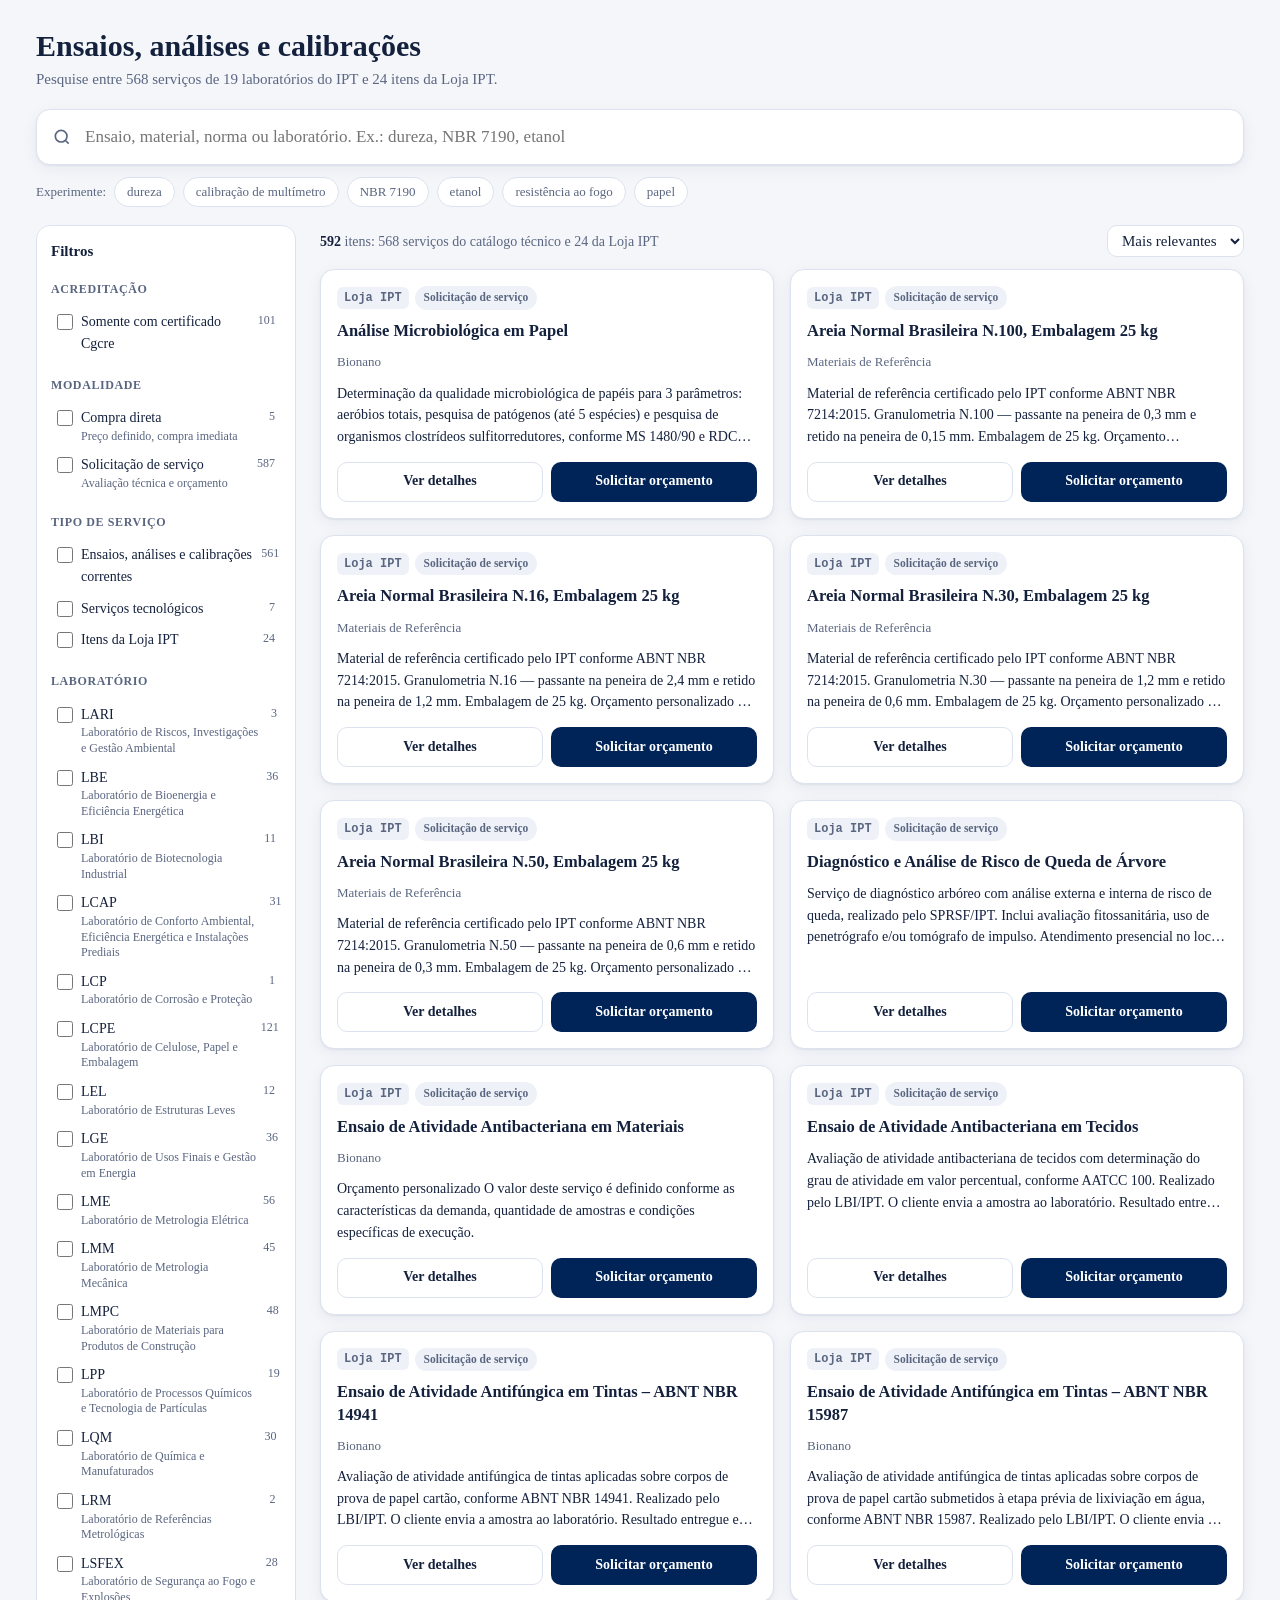
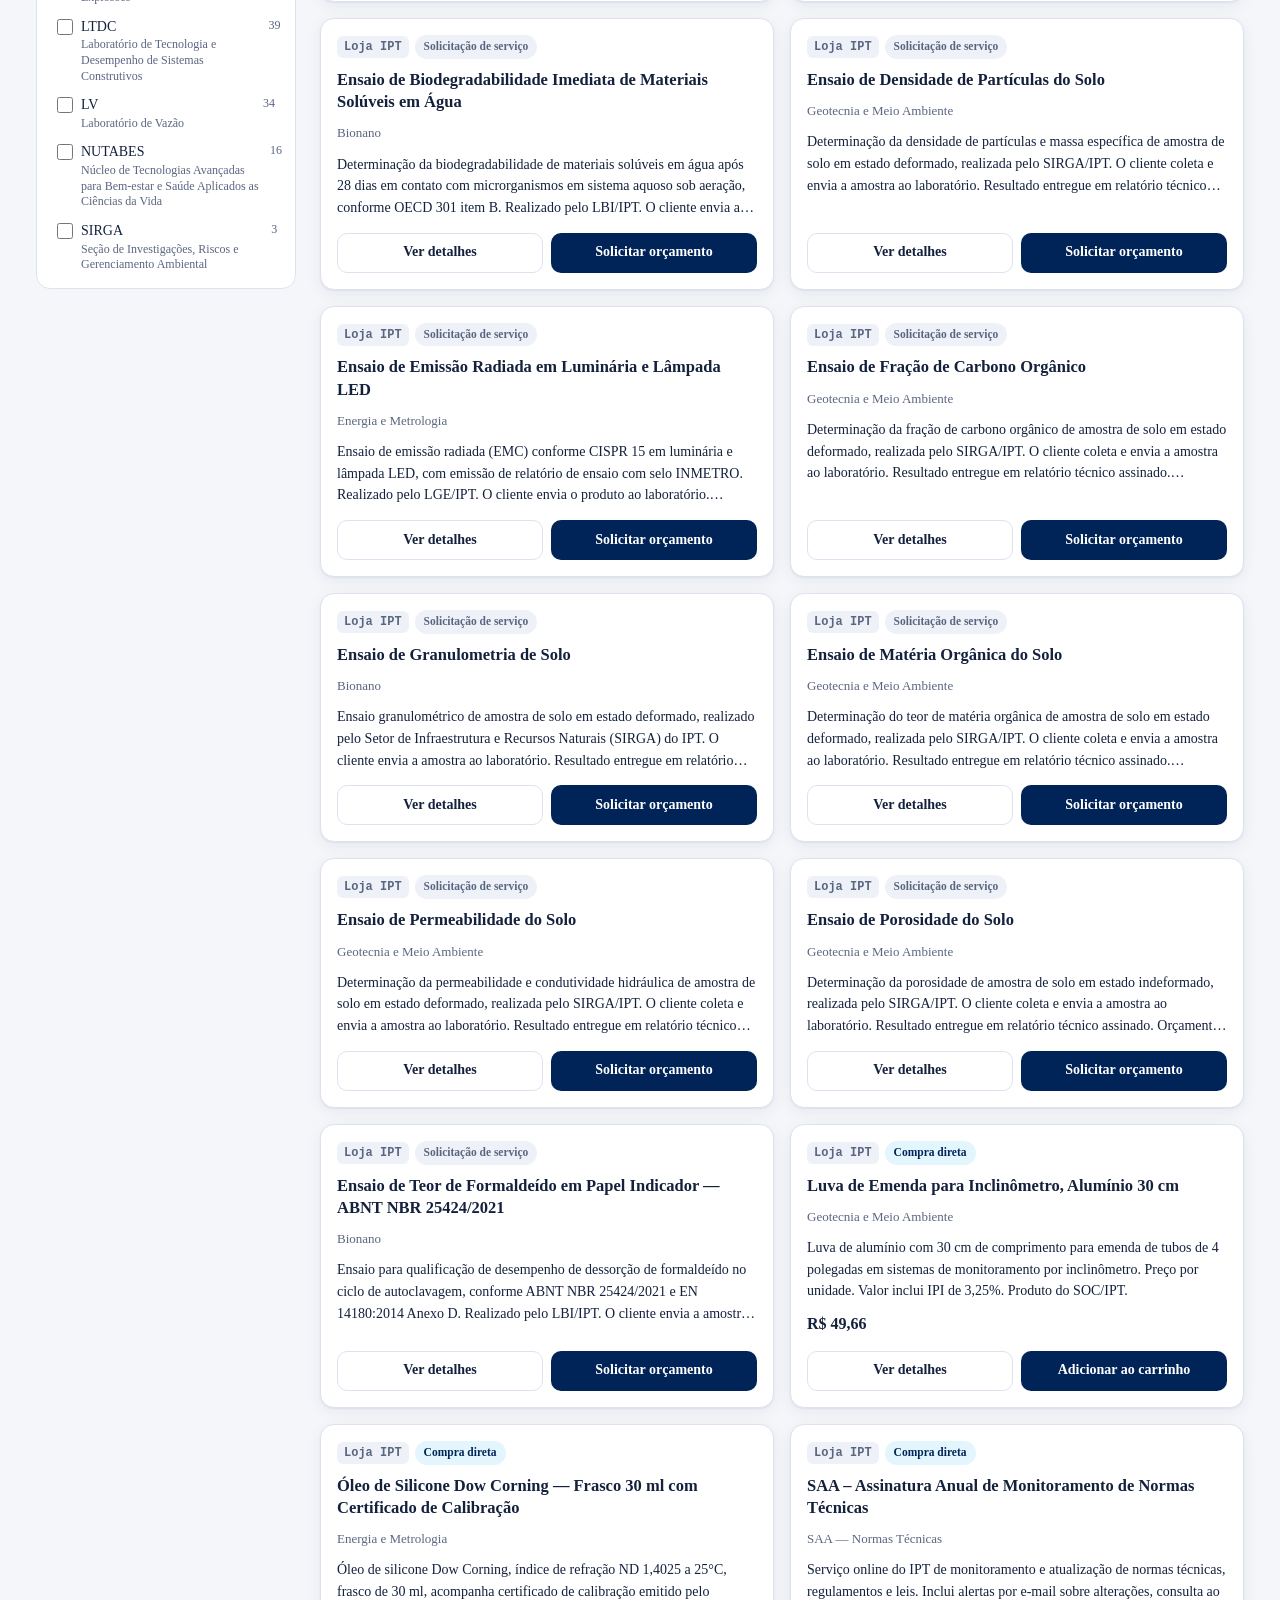
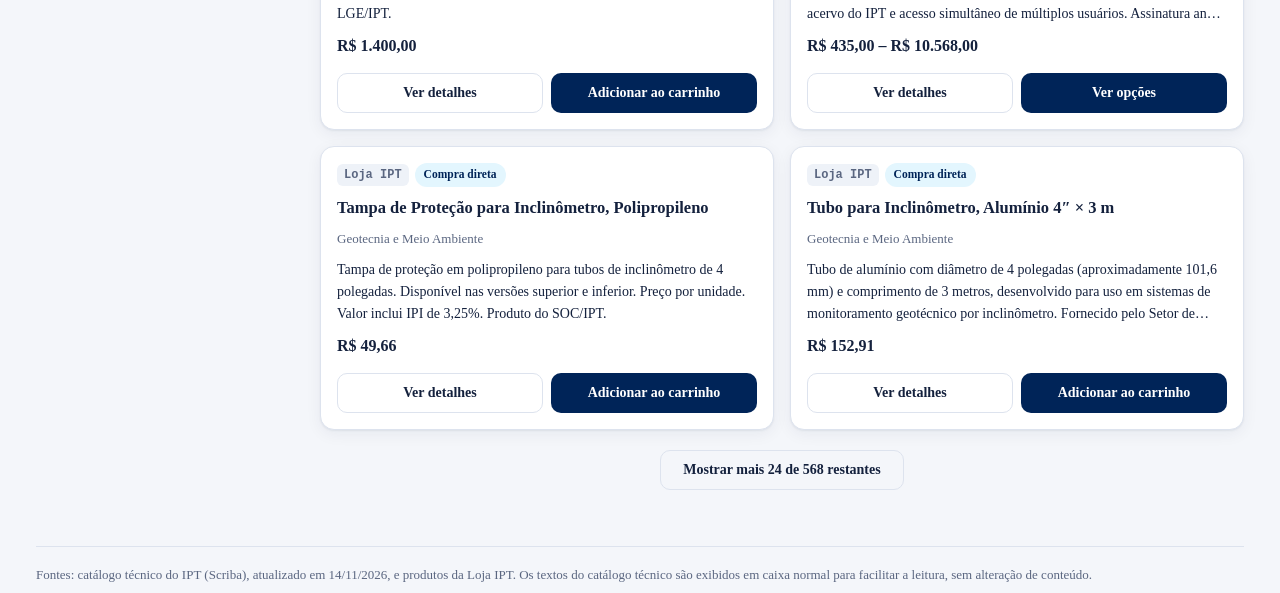
==== commit 628ccd13: "Adiciona visualização da loja após a implantação e corrige achados Imagem montada com o HTML, o tema" ====
--- a/loja-ipt-busca/prototipo/index.html
+++ b/loja-ipt-busca/prototipo/index.html
@@ -83,7 +83,7 @@
 #busca-ipt aside h3{font-size:12px;text-transform:uppercase;letter-spacing:.6px;color:var(--muted);margin:16px 0 8px}
 #busca-ipt .bi-opt{display:flex;align-items:flex-start;gap:8px;padding:5px 6px;border-radius:8px;cursor:pointer;font-size:14px}
 #busca-ipt .bi-opt:hover{background:var(--surface-2)}
-#busca-ipt .bi-opt input{margin-top:3px;accent-color:var(--accent)}
+#busca-ipt .bi-opt input{flex:none;width:16px;height:16px;margin-top:3px;accent-color:var(--accent)}
 #busca-ipt .bi-opt .bi-n{margin-left:auto;color:var(--muted);font-size:12px;font-variant-numeric:tabular-nums}
 #busca-ipt .bi-opt .bi-lbl{min-width:0}
 #busca-ipt .bi-opt .bi-lbl small{display:block;color:var(--muted);font-size:12px;line-height:1.3}
@@ -114,8 +114,8 @@
 #busca-ipt .bi-kw{display:flex;flex-wrap:wrap;gap:6px}
 #busca-ipt .bi-kw span{font-size:12px;color:var(--muted);background:var(--surface-2);border-radius:6px;padding:2px 8px}
 #busca-ipt .bi-actions{display:flex;gap:8px;margin-top:auto;padding-top:4px}
-#busca-ipt .bi-btn{flex:1;display:inline-flex;justify-content:center;align-items:center;gap:6px;height:40px;border-radius:10px;
-  font-weight:600;font-size:14px;text-decoration:none;cursor:pointer;border:1.5px solid transparent;white-space:nowrap}
+#busca-ipt .bi-btn{flex:1;display:inline-flex;justify-content:center;align-items:center;gap:6px;min-height:40px;border-radius:10px;
+  font-weight:600;font-size:14px;text-decoration:none;cursor:pointer;border:1.5px solid transparent;white-space:normal;text-align:center;line-height:1.2;padding:6px 10px}
 #busca-ipt .bi-btn.bi-sec{background:transparent;border-color:var(--line);color:var(--text)}
 #busca-ipt .bi-btn.bi-sec:hover{border-color:var(--accent)}
 #busca-ipt .bi-btn.bi-pri{background:var(--primary);color:var(--primary-ink)}
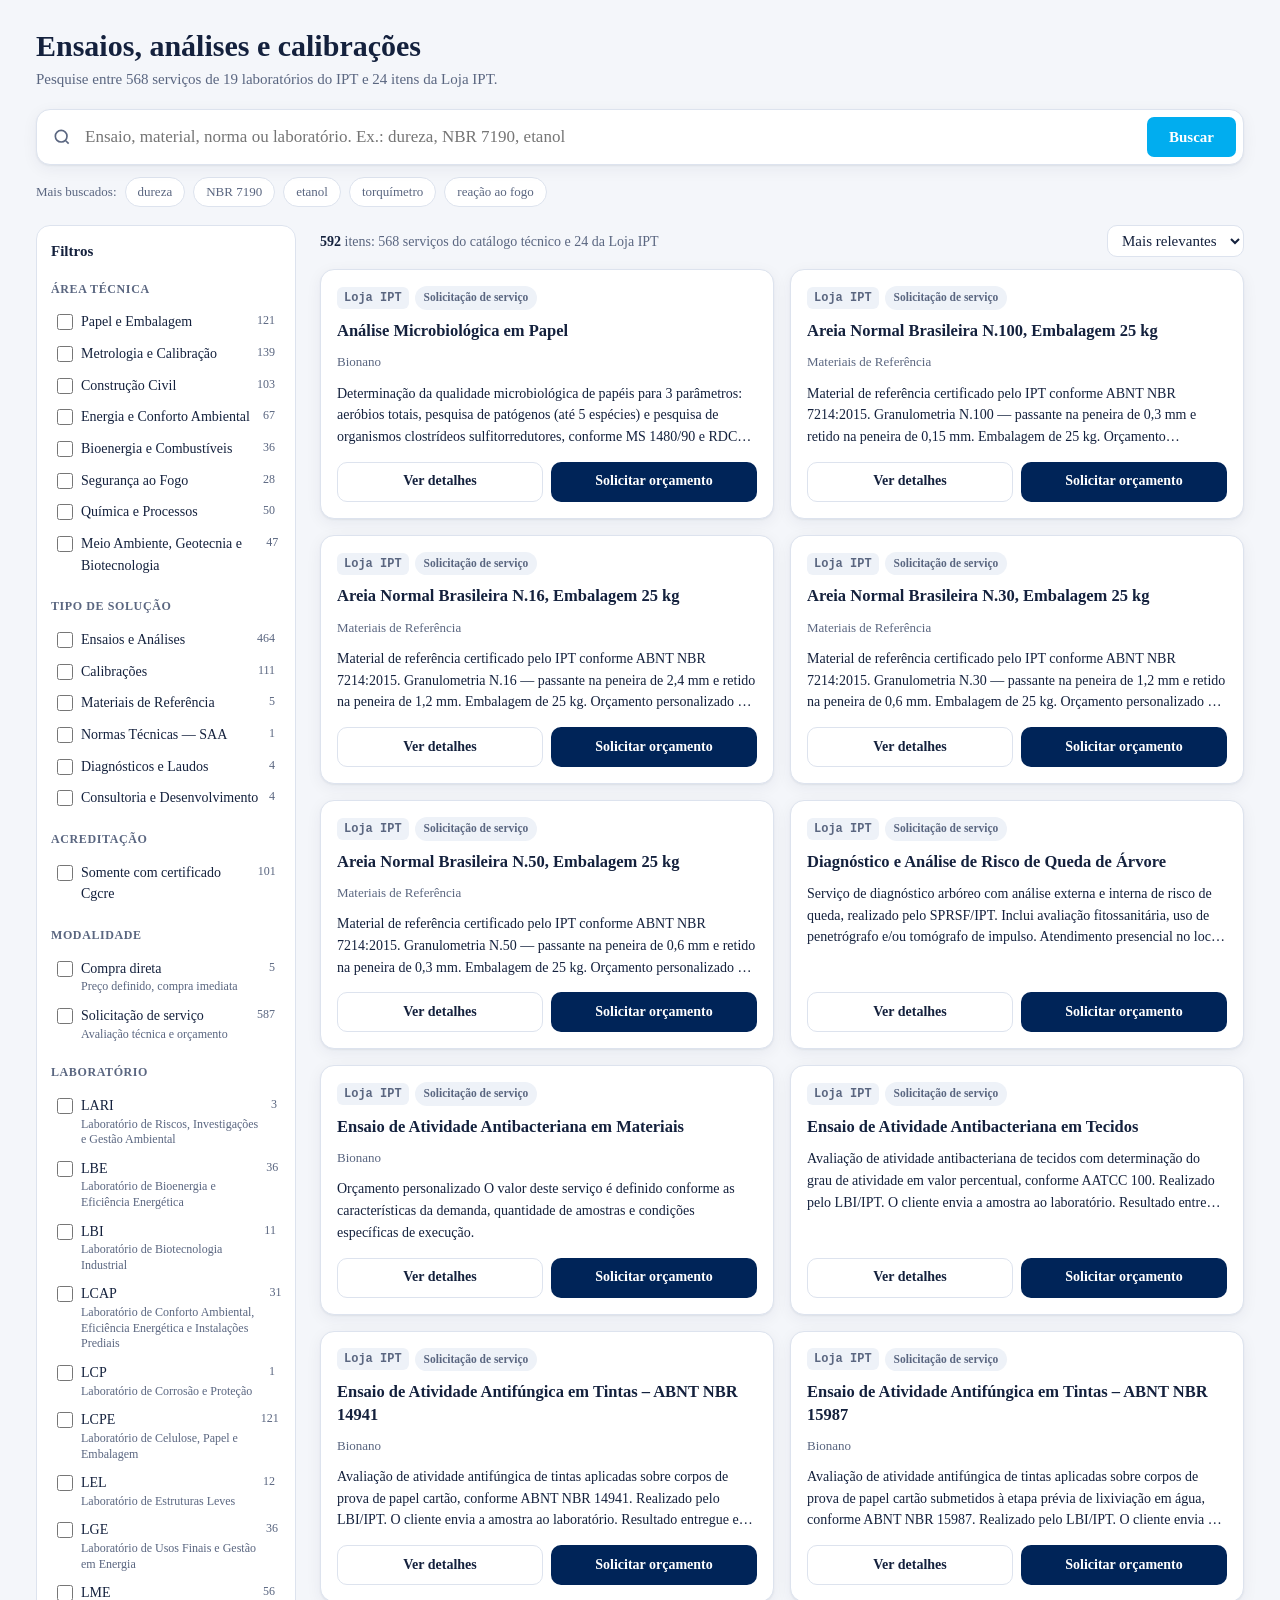
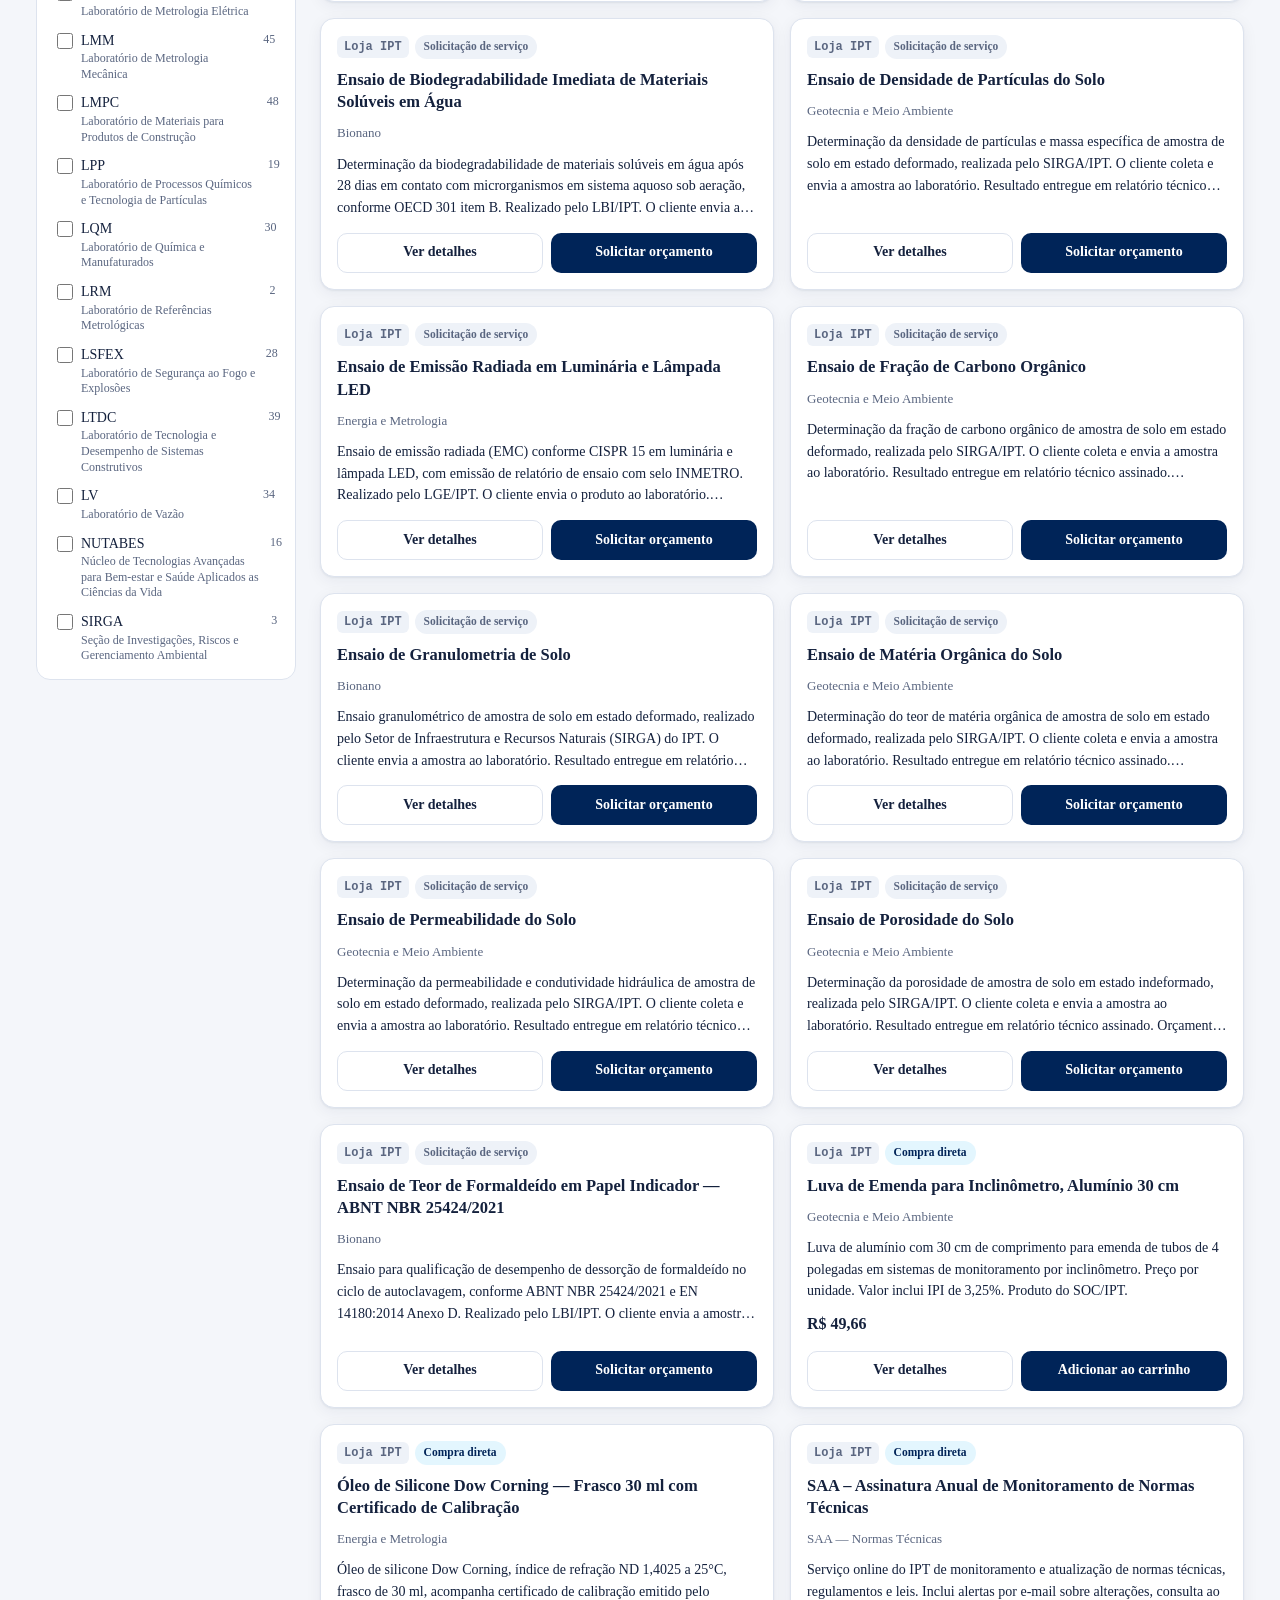
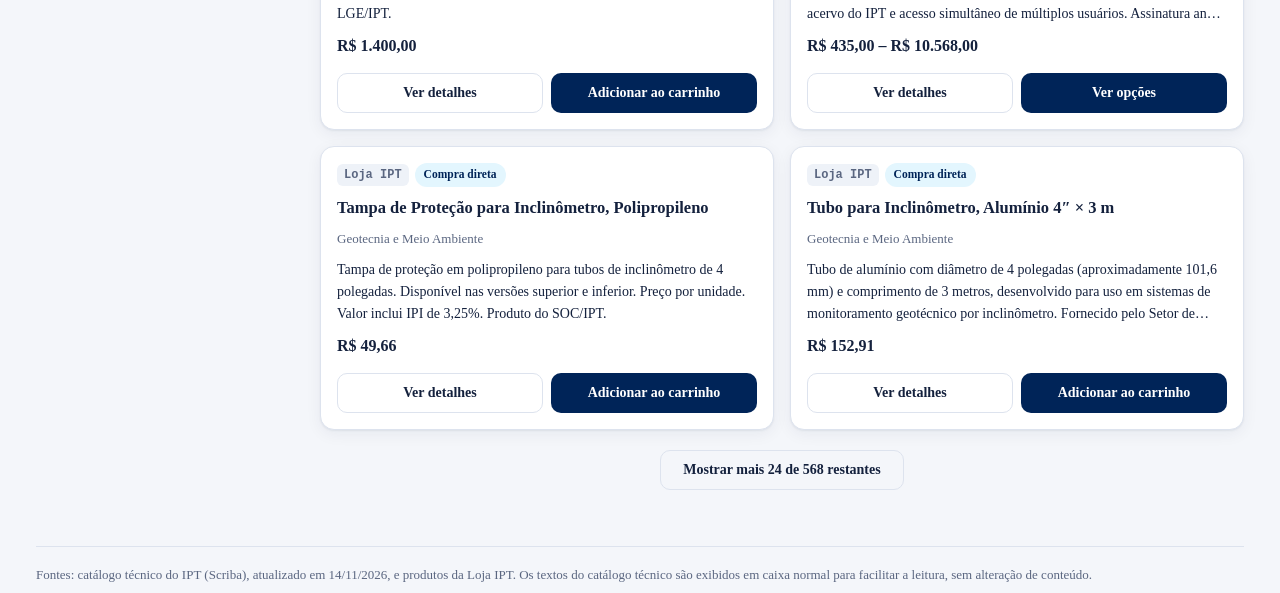
==== commit 3b4709bc: "Plugin 1.3.0: novo layout da loja-15 com áreas técnicas e categorias Seções da página como shortcode" ====
--- a/loja-ipt-busca/prototipo/index.html
+++ b/loja-ipt-busca/prototipo/index.html
@@ -150,37 +150,110 @@
 #busca-ipt .bi-badge.bi-solic{background:var(--surface-2);color:var(--muted);font-weight:600}
 #busca-ipt .bi-preco{margin:0;font-weight:700;font-size:16px;color:var(--text)}
 #busca-ipt [hidden]{display:none!important}
+#busca-ipt .bi-ativos{display:flex;flex-wrap:wrap;gap:8px;margin-bottom:12px}
+#busca-ipt .bi-tag{display:inline-flex;align-items:center;gap:6px;border:1px solid var(--accent);background:var(--accent-soft);color:var(--primary);border-radius:999px;padding:5px 12px;font-size:13px;font-weight:600;cursor:pointer;line-height:1.2}
+#busca-ipt .bi-tag span{font-size:11px;opacity:.75}
+#busca-ipt .bi-tag:hover{filter:brightness(.97)}
+#busca-ipt .bi-tag:focus-visible,#busca-ipt .bi-btn:focus-visible,#busca-ipt .bi-chip:focus-visible{outline:2px solid var(--accent);outline-offset:2px}
+.busca-ipt-ancora{scroll-margin-top:96px}
+
+/* ---------- caixa de busca com botão e sugestões ---------- */
+#busca-ipt .bi-sobre{display:none}
+#busca-ipt .bi-caixa{position:relative}
+#busca-ipt .bi-searchbox{display:flex;align-items:center}
+#busca-ipt .bi-searchbox input{padding-right:150px}
+#busca-ipt .bi-buscar{position:absolute;right:8px;top:50%;transform:translateY(-50%);height:40px;padding:0 22px;border-radius:7px;background:var(--accent);color:var(--primary-ink);font-weight:600;font-size:15px;cursor:pointer}
+#busca-ipt .bi-clear{right:118px}
+#busca-ipt .bi-sugestoes{margin-top:18px;background:#fff;color:#0f1d30;border-radius:12px;overflow:hidden;box-shadow:0 12px 32px rgba(4,14,30,.28);text-align:left}
+#busca-ipt .bi-sug-grupo{margin:0;padding:14px 18px 8px;font-size:11.5px;font-weight:600;letter-spacing:.12em;text-transform:uppercase;color:#59606d}
+#busca-ipt .bi-sug{display:flex;align-items:center;gap:14px;padding:10px 18px;cursor:pointer;border-top:1px solid #eef0f3}
+#busca-ipt .bi-sug-grupo + .bi-sug{border-top:0}
+#busca-ipt .bi-sug:hover,#busca-ipt .bi-sug-ativa{background:#eaf3fb}
+#busca-ipt .bi-sug-ic{flex:none;width:36px;height:36px;border-radius:7px;background:#eef0f3;display:flex;align-items:center;justify-content:center;color:#0f1d30;overflow:hidden}
+#busca-ipt .bi-sug-ic:not(.bi-sug-foto){background:#fff;border:1px solid #dfe0e4}
+#busca-ipt .bi-sug-ic img{width:100%;height:100%;object-fit:cover;display:block}
+#busca-ipt .bi-sug-txt{flex:1;min-width:0}
+#busca-ipt .bi-sug-txt b{display:block;font-weight:600;font-size:15px;line-height:1.35}
+#busca-ipt .bi-sug-txt small{display:block;color:#59606d;font-size:13px;line-height:1.4;white-space:nowrap;overflow:hidden;text-overflow:ellipsis}
+#busca-ipt .bi-sug-preco{flex:none;font-weight:700;font-size:15px;white-space:nowrap}
+#busca-ipt .bi-sug-cgcre{flex:none;font-size:12.5px;font-weight:500;color:#0f6b45;border:1px solid #a9d8c2;border-radius:999px;padding:3px 10px;white-space:nowrap}
+#busca-ipt .bi-sug-acao{flex:none;border:1px solid #d5d9df;border-radius:7px;padding:9px 14px;font-weight:600;font-size:13.5px;color:#0f1d30;text-decoration:none;white-space:nowrap;background:#fff}
+#busca-ipt .bi-sug-acao.bi-sug-pri{background:#0b1f3a;border-color:#0b1f3a;color:#fff}
+#busca-ipt .bi-sug-rodape{display:flex;justify-content:space-between;align-items:center;gap:8px 16px;flex-wrap:wrap;padding:12px 18px;background:#f6f7f9;border-top:1px solid #eef0f3;font-size:12.5px;color:#59606d}
+#busca-ipt .bi-sug-todos{font-weight:600;font-size:14.5px;color:#0f1d30;cursor:pointer;text-align:left}
+#busca-ipt .bi-sug-vazio{margin:0;padding:16px 18px;font-size:14.5px}
+#busca-ipt .bi-sug-link{color:#1f7fb8;font-weight:600;text-decoration:underline;cursor:pointer}
+@container busca (max-width:600px){
+  #busca-ipt .bi-sug{flex-wrap:wrap}
+  #busca-ipt .bi-sug-txt{flex-basis:calc(100% - 50px)}
+  #busca-ipt .bi-sug-preco,#busca-ipt .bi-sug-cgcre{margin-left:50px}
+  #busca-ipt .bi-sug-acao{margin-left:auto}
+  #busca-ipt .bi-sug-rodape span{display:none}
+  #busca-ipt .bi-searchbox input{padding-right:118px}
+  #busca-ipt .bi-buscar{padding:0 14px}
+  #busca-ipt .bi-clear{right:90px}
+}
+
+/* ---------- modo vitrine (seção escura da página da loja) ---------- */
+#busca-ipt[data-layout="vitrine"]{--fonte:"IBM Plex Sans",Arial,"Helvetica Neue",sans-serif;--primary:#0b1f3a;--primary-ink:#0b1f3a;--accent:#2a9fd8;--accent-soft:#e3f2fb;--bg:#f6f7f9;--text:#0f1d30;--muted:#59606d;--line:#dfe0e4;--radius:10px;background:transparent}
+#busca-ipt[data-layout="vitrine"] .bi-hero{background:#0b1f3a;color:#fff;padding:64px 0 60px}
+#busca-ipt[data-layout="vitrine"] .bi-sobre{display:block;margin:0 0 12px;font-size:12px;font-weight:600;letter-spacing:.14em;text-transform:uppercase;color:#7ac7eb}
+#busca-ipt[data-layout="vitrine"] .bi-hero .bi-titulo{color:#fff;font-size:clamp(28px,3.3vw,38px);font-weight:700;line-height:1.15;margin:0 0 14px;letter-spacing:-.01em}
+#busca-ipt[data-layout="vitrine"] #bi-sub{color:#c6d3e2;font-size:16px;line-height:1.65;margin:0 0 26px;max-width:720px}
+#busca-ipt[data-layout="vitrine"] .bi-caixa{max-width:704px}
+#busca-ipt[data-layout="vitrine"] .bi-searchbox input{height:56px;border:0;border-radius:10px;box-shadow:0 6px 24px rgba(0,0,0,.25);font-size:17px}
+#busca-ipt[data-layout="vitrine"] .bi-buscar{color:#0b1f3a}
+#busca-ipt[data-layout="vitrine"] .bi-examples{margin-top:22px;color:#c6d3e2;font-size:14px}
+#busca-ipt[data-layout="vitrine"] .bi-chip{background:transparent;border-color:rgba(214,228,242,.35);color:#e3ecf5;padding:7px 15px;font-size:14px}
+#busca-ipt[data-layout="vitrine"] .bi-chip:hover{border-color:#7ac7eb}
+#busca-ipt[data-layout="vitrine"] .bi-corpo{background:#f6f7f9;padding:36px 0 44px;scroll-margin-top:96px}
+#busca-ipt[data-layout="vitrine"] .bi-btn.bi-pri{color:#fff}
+#busca-ipt[data-layout="vitrine"] .bi-searchbox input{color:#0f1d30;background:#fff}
+#busca-ipt[data-layout="vitrine"] .bi-searchbox input::placeholder{color:#6b7380}
+#busca-ipt .bi-sugestoes .bi-sug-grupo,#busca-ipt .bi-sugestoes .bi-sug-vazio{margin:0}
+#busca-ipt .bi-sugestoes{color:#0f1d30}
 </style>
 </head>
 <body>
-<div id="busca-ipt" class="busca-ipt" data-dados="">
-<div class="bi-wrap">
-<section class="bi-hero">
+<div id="catalogo" class="busca-ipt-ancora">
+<div id="busca-ipt" class="busca-ipt" data-dados="" data-layout="catalogo">
+<section class="bi-hero" aria-label="Busca no catálogo técnico">
+  <div class="bi-wrap">
+    <p class="bi-sobre">Catálogo técnico + Loja</p>
     <h1 class="bi-titulo">Ensaios, análises e calibrações</h1>
     <p id="bi-sub">Pesquise no catálogo de serviços dos laboratórios do IPT.</p>
-    <form class="bi-searchbox" role="search" onsubmit="return false">
-      <label class="bi-sr" for="bi-q">Buscar serviço</label>
-      <svg viewBox="0 0 24 24" fill="none" stroke="currentColor" stroke-width="2" aria-hidden="true"><circle cx="11" cy="11" r="7"/><path d="m20 20-3.5-3.5"/></svg>
-      <input id="bi-q" type="search" autocomplete="off" spellcheck="false" maxlength="200"
-        placeholder="Ensaio, material, norma ou laboratório. Ex.: dureza, NBR 7190, etanol">
-      <button class="bi-clear" id="bi-clear" type="button" aria-label="Limpar busca">✕</button>
-    </form>
-    <div class="bi-examples" id="bi-examples"><span>Experimente:</span></div>
-  </section>
-
+    <div class="bi-caixa">
+      <form class="bi-searchbox" role="search" id="bi-form">
+        <label class="bi-sr" for="bi-q">Buscar ensaio, material, norma ou laboratório</label>
+        <svg viewBox="0 0 24 24" fill="none" stroke="currentColor" stroke-width="2" aria-hidden="true"><circle cx="11" cy="11" r="7"/><path d="m20 20-3.5-3.5"/></svg>
+        <input id="bi-q" type="search" autocomplete="off" spellcheck="false" maxlength="200" role="combobox" aria-expanded="false" aria-controls="bi-sugestoes" aria-autocomplete="list"
+          placeholder="Ensaio, material, norma ou laboratório. Ex.: dureza, NBR 7190, etanol">
+        <button class="bi-clear" id="bi-clear" type="button" aria-label="Limpar busca">✕</button>
+        <button class="bi-buscar" id="bi-buscar" type="submit">Buscar</button>
+      </form>
+      <div class="bi-sugestoes" id="bi-sugestoes" role="listbox" aria-label="Sugestões" hidden></div>
+    </div>
+    <div class="bi-examples" id="bi-examples"><span>Mais buscados:</span></div>
+  </div>
+</section>
+
+<div class="bi-corpo" id="bi-resultados">
+  <div class="bi-wrap">
   <div class="bi-layout">
     <aside>
       <div class="bi-panel">
         <details id="bi-filters" open>
           <summary>Filtros <span class="bi-hint" id="bi-factive"></span></summary>
+          <h3>Área técnica</h3>
+          <div id="bi-farea"></div>
+          <h3>Tipo de solução</h3>
+          <div id="bi-fsol"></div>
           <h3>Acreditação</h3>
           <label class="bi-opt"><input type="checkbox" id="bi-fcgcre"><span class="bi-lbl">Somente com certificado Cgcre</span><span class="bi-n" id="bi-ncgcre"></span></label>
           <div id="bi-gmod">
           <h3>Modalidade</h3>
           <div id="bi-fmod"></div>
           </div>
-          <h3>Tipo de serviço</h3>
-          <div id="bi-ftipo"></div>
           <h3>Laboratório</h3>
           <div id="bi-flab"></div>
           <button class="bi-linkbtn" id="bi-freset" type="button">Limpar filtros</button>
@@ -200,18 +273,21 @@
           </select>
         </label>
       </div>
+      <div class="bi-ativos" id="bi-ativos" hidden></div>
       <div id="bi-notices"></div>
       <div class="bi-grid" id="bi-grid"></div>
       <div class="bi-more" id="bi-more"></div>
     </section>
   </div>
-<p class="bi-fonte" id="bi-foot"></p>
+  <p class="bi-fonte" id="bi-foot"></p>
+  </div>
 </div>
 <dialog id="bi-dlg" aria-labelledby="bi-dlg-title"></dialog>
 </div>
+</div>
 
 <script>window.BUSCA_IPT_DADOS={"meta":{"fonte":"https://escriba.ipt.br/Busca_EAC/pesquisas.asp (POST TxtTermo=%)","coletado_em":"2026-11-14","blocos_html":574,"servicos_unicos":568,"laboratorios":19,"termos_use":132},"servicos":[{"registro":1050,"tipo_servico":"Ensaios, análises e calibrações correntes","nome":"ENSAIO DE SOLIDEZ E ENVELHECIMENTO À LUZ (WOM)","descricao":"ENSAIOS DE SOLIDEZ À LUZ E ENVELHECIMENTO ACELERADO EM EQUIPAMENTO WEATHER OMETER","palavras_chave":[],"laboratorios":[{"sigla":"LQM","nome":"Laboratório de Química e Manufaturados","crd":"DN11"}],"certificados_cgcre":[],"contato":{"url":"https://www.ipt.br/faleconosco/?Manifestacao=1&Ensaio=1050&CRD=DN11","manifestacao":"1"}},{"registro":1201,"tipo_servico":"Ensaios, análises e calibrações correntes","nome":"CÉLULA DE CARGA HIDRÁULICA","descricao":"CALIBRAÇÃO DE INSTRUMENTOS DE MEDIÇÃO DE FORÇA INDIRETA TAIS COMO: MACACO HIDRÁULICO, MACACO DE PROTENSÃO, MACACO DE FORMA DESLIZANTE, CÉLULA DE CARGA HIDRÁULICA. CALIBRAÇÃO EFETUADA BASEADO NA NORMA ABNT NBR 8197.","palavras_chave":[],"laboratorios":[{"sigla":"LMM","nome":"LABORATÓRIO DE METROLOGIA MECÂNICA","crd":"DH12"}],"certificados_cgcre":[{"codigo":"CAL 0003","url":"https://escriba.ipt.br/qualidade_acreditacao/CAL_0003_certificado.pdf"},{"codigo":"CAL 0003(Inglês)","url":"https://escriba.ipt.br/qualidade_acreditacao/CAL_0003_certificado_ingles.pdf"}],"contato":{"url":"https://www.ipt.br/faleconosco/?Manifestacao=2&Ensaio=1201&CRD=DH12","manifestacao":"2"}},{"registro":1212,"tipo_servico":"Ensaios, análises e calibrações correntes","nome":"MÁQUINA DE ENSAIO DE IMPACTO","descricao":"CALIBRAÇÃO DE MÁQUINAS DE ENSAIO DE IMPACTO CHARPY PELO MÉTODO DIRETO E INDIRETO BASEADO NA NORMA ABNT NBR ISO 148-2. CHARPY PENDULUM IMPACT TEST","palavras_chave":[],"laboratorios":[{"sigla":"LMM","nome":"LABORATÓRIO DE METROLOGIA MECÂNICA","crd":"DH12"}],"certificados_cgcre":[{"codigo":"CAL 0003","url":"https://escriba.ipt.br/qualidade_acreditacao/CAL_0003_certificado.pdf"},{"codigo":"CAL 0003(Inglês)","url":"https://escriba.ipt.br/qualidade_acreditacao/CAL_0003_certificado_ingles.pdf"}],"contato":{"url":"https://www.ipt.br/faleconosco/?Manifestacao=2&Ensaio=1212&CRD=DH12","manifestacao":"2"}},{"registro":1218,"tipo_servico":"Ensaios, análises e calibrações correntes","nome":"CALIBRADOR DE RELÓGIO","descricao":"CALIBRAÇÃO EFETUADA POR MÉTODO COMPARATIVO DIRETO DE CALIBRADORES (MECÂNICOS) DE RELÓGIOS COMPARADOR / APALPADOR E CALIBRADORES (ELETRÔNICO) DE RELÓGIO COMPARADOR / APALPADOR","palavras_chave":[],"laboratorios":[{"sigla":"LMM","nome":"LABORATÓRIO DE METROLOGIA MECÂNICA","crd":"DH12"}],"certificados_cgcre":[{"codigo":"CAL 0003","url":"https://escriba.ipt.br/qualidade_acreditacao/CAL_0003_certificado.pdf"},{"codigo":"CAL 0003(Inglês)","url":"https://escriba.ipt.br/qualidade_acreditacao/CAL_0003_certificado_ingles.pdf"}],"contato":{"url":"https://www.ipt.br/faleconosco/?Manifestacao=2&Ensaio=1218&CRD=DH12","manifestacao":"2"}},{"registro":1235,"tipo_servico":"Ensaios, análises e calibrações correntes","nome":"COMPARADOR / APALPADOR ELETRÔNICO","descricao":"CALIBRAÇÃO EFETUADA POR MÉTODO COMPARATIVO DIRETO DE COMPARADORES ELETRÔNICOS DE DESLOCAMENTO E APALPADORES ELETRÔNICOS.","palavras_chave":[],"laboratorios":[{"sigla":"LMM","nome":"LABORATÓRIO DE METROLOGIA MECÂNICA","crd":"DH12"}],"certificados_cgcre":[{"codigo":"CAL 0003","url":"https://escriba.ipt.br/qualidade_acreditacao/CAL_0003_certificado.pdf"},{"codigo":"CAL 0003(Inglês)","url":"https://escriba.ipt.br/qualidade_acreditacao/CAL_0003_certificado_ingles.pdf"}],"contato":{"url":"https://www.ipt.br/faleconosco/?Manifestacao=2&Ensaio=1235&CRD=DH12","manifestacao":"2"}},{"registro":1239,"tipo_servico":"Ensaios, análises e calibrações correntes","nome":"ESQUADRO","descricao":"CALIBRAÇÃO EFETUADA POR MÉTODO COMPARATIVO DIRETO DE ESQUADRO COMBINADO (COMBINATION SQUARES).","palavras_chave":[],"laboratorios":[{"sigla":"LMM","nome":"LABORATÓRIO DE METROLOGIA MECÂNICA","crd":"DH12"}],"certificados_cgcre":[{"codigo":"CAL 0003","url":"https://escriba.ipt.br/qualidade_acreditacao/CAL_0003_certificado.pdf"},{"codigo":"CAL 0003(Inglês)","url":"https://escriba.ipt.br/qualidade_acreditacao/CAL_0003_certificado_ingles.pdf"}],"contato":{"url":"https://www.ipt.br/faleconosco/?Manifestacao=2&Ensaio=1239&CRD=DH12","manifestacao":"2"}},{"registro":1248,"tipo_servico":"Ensaios, análises e calibrações correntes","nome":"MÁQUINA DE ENSAIO","descricao":"CALIBRAÇÃO DE ESCALA MÁQUINA DE ENSAIO DE MATERIAIS METÁLICOS, PLÁSTICOS, BORRACHA E CONCRETO EM TRAÇÃO E COMPRESSÃO, TENSION/COMPRESSION TESTING MACHINE, STATIC UNIAXIAL TESTING MACHINE, PARÂMETROS DESLOCAMENTO E VELOCIDADE. EXTENSÔMETRO. CALIBRAÇÃO EFETUADA BASEADO NA NORMA ABNT NBR ISO 7500-1. CALIBRAÇÃO EFETUADA, BASEADO NA NORMA ASTM E2309/E2309M. CALIBRAÇÃO EFETUADA , BASEADO NA NORMA ASTM E2658. CALIBRAÇÃO EFETUADA BASEADO NA NORMA NBR ISO 9513.","palavras_chave":[],"laboratorios":[{"sigla":"LMM","nome":"LABORATÓRIO DE METROLOGIA MECÂNICA","crd":"DH12"}],"certificados_cgcre":[{"codigo":"CAL 0003","url":"https://escriba.ipt.br/qualidade_acreditacao/CAL_0003_certificado.pdf"},{"codigo":"CAL 0003(Inglês)","url":"https://escriba.ipt.br/qualidade_acreditacao/CAL_0003_certificado_ingles.pdf"}],"contato":{"url":"https://www.ipt.br/faleconosco/?Manifestacao=2&Ensaio=1248&CRD=DH12","manifestacao":"2"}},{"registro":1252,"tipo_servico":"Ensaios, análises e calibrações correntes","nome":"MESA / RÉGUA DE SENO","descricao":"CALIBRAÇÃO EFETUADA POR MÉTODO COMPARATIVO DIRETO DE MESAS DE SENO E RÉGUAS DE SENO, BASEADO NA NORMA JIS-B 7525.","palavras_chave":[],"laboratorios":[{"sigla":"LMM","nome":"LABORATÓRIO DE METROLOGIA MECÂNICA","crd":"DH12"}],"certificados_cgcre":[{"codigo":"CAL 0003","url":"https://escriba.ipt.br/qualidade_acreditacao/CAL_0003_certificado.pdf"},{"codigo":"CAL 0003(Inglês)","url":"https://escriba.ipt.br/qualidade_acreditacao/CAL_0003_certificado_ingles.pdf"}],"contato":{"url":"https://www.ipt.br/faleconosco/?Manifestacao=2&Ensaio=1252&CRD=DH12","manifestacao":"2"}},{"registro":1260,"tipo_servico":"Ensaios, análises e calibrações correntes","nome":"TORQUÍMETRO - 5 PTS","descricao":"CALIBRAÇÃO DE EQUIPAMENTOS TAIS COMO: TORQUÍMETRO ANALÓGICO, DIGITAL, ESTALO, BARRA DE TORÇÃO OU FLEXÃO, CHAVE MECÂNICA, CHAVE DE TORQUE, TORQUÍMETRO HIDRÁULICO, TORQUE WRENCH, HYDRAULIC TORQUE WRENCH, DIGITAL TORQUE WRENCH. CALIBRAÇÃO EFETUADA BASEADO NA(S) NORMA(S) ABNT NBR ISO 6789.","palavras_chave":[],"laboratorios":[{"sigla":"LMM","nome":"LABORATÓRIO DE METROLOGIA MECÂNICA","crd":"DH12"}],"certificados_cgcre":[{"codigo":"CAL 0003","url":"https://escriba.ipt.br/qualidade_acreditacao/CAL_0003_certificado.pdf"},{"codigo":"CAL 0003(Inglês)","url":"https://escriba.ipt.br/qualidade_acreditacao/CAL_0003_certificado_ingles.pdf"}],"contato":{"url":"https://www.ipt.br/faleconosco/?Manifestacao=2&Ensaio=1260&CRD=DH12","manifestacao":"2"}},{"registro":1268,"tipo_servico":"Ensaios, análises e calibrações correntes","nome":"PADRÃO ESCALONADO","descricao":"CALIBRAÇÃO EFETUADA POR MÉTODO COMPARATIVO DIRETO DE PADRÃO ESCALONADO PARA PAQUÍMETRO E MEDIDOR DE ALTURA, PADRÕES ESCALONADO COM TAMBOR MICROMÉTRICO E PADRÕES ESCALONADO PARA MICRÔMETRO DE PROFUNDIDADE, BASEADO KC EUROMET.L-K35","palavras_chave":[],"laboratorios":[{"sigla":"LMM","nome":"LABORATÓRIO DE METROLOGIA MECÂNICA","crd":"DH12"}],"certificados_cgcre":[{"codigo":"CAL 0003","url":"https://escriba.ipt.br/qualidade_acreditacao/CAL_0003_certificado.pdf"},{"codigo":"CAL 0003(Inglês)","url":"https://escriba.ipt.br/qualidade_acreditacao/CAL_0003_certificado_ingles.pdf"}],"contato":{"url":"https://www.ipt.br/faleconosco/?Manifestacao=2&Ensaio=1268&CRD=DH12","manifestacao":"2"}},{"registro":1277,"tipo_servico":"Ensaios, análises e calibrações correntes","nome":"PESO PADRÃO ATÉ 20 KG [E2 ATÉ 5 KG; F1; F2; M1; M2; M3]","descricao":"CALIBRAÇÃO DE PESOS PADRÃO (MASSAS PADRÃO) CLASSES E2, F1, F2, M1, M2 E M3. CALIBRAÇÃO EFETUADA CONFORME OIML-R111-1 POR COMPARAÇÃO COM PESOS PADRÃO.","palavras_chave":[],"laboratorios":[{"sigla":"LMM","nome":"LABORATÓRIO DE METROLOGIA MECÂNICA","crd":"DH12"}],"certificados_cgcre":[{"codigo":"CAL 0003","url":"https://escriba.ipt.br/qualidade_acreditacao/CAL_0003_certificado.pdf"},{"codigo":"CAL 0003(Inglês)","url":"https://escriba.ipt.br/qualidade_acreditacao/CAL_0003_certificado_ingles.pdf"}],"contato":{"url":"https://www.ipt.br/faleconosco/?Manifestacao=2&Ensaio=1277&CRD=DH12","manifestacao":"2"}},{"registro":1278,"tipo_servico":"Ensaios, análises e calibrações correntes","nome":"PENEIRA","descricao":"CALIBRAÇÃO EFETUADA POR MÉTODO COMPARATIVO DIRETO DE PENEIRAS GRANULOMÉTRICAS = 25 ?M , BASEADO NA NORMA NBR NM ISO 3310-1.","palavras_chave":[],"laboratorios":[{"sigla":"LMM","nome":"LABORATÓRIO DE METROLOGIA MECÂNICA","crd":"DH12"}],"certificados_cgcre":[{"codigo":"CAL 0003","url":"https://escriba.ipt.br/qualidade_acreditacao/CAL_0003_certificado.pdf"},{"codigo":"CAL 0003(Inglês)","url":"https://escriba.ipt.br/qualidade_acreditacao/CAL_0003_certificado_ingles.pdf"}],"contato":{"url":"https://www.ipt.br/faleconosco/?Manifestacao=2&Ensaio=1278&CRD=DH12","manifestacao":"2"}},{"registro":1287,"tipo_servico":"Ensaios, análises e calibrações correntes","nome":"MICROSCÓPIO / PROJETOR","descricao":"CALIBRAÇÃO EFETUADA POR MÉTODO COMPARATIVO DIRETO DE MICROSCÓPIOS E PROJETORES DE PERFIL (MEASURING MICROSCOPES, PROFILE PROJECTORS).","palavras_chave":[],"laboratorios":[{"sigla":"LMM","nome":"LABORATÓRIO DE METROLOGIA MECÂNICA","crd":"DH12"}],"certificados_cgcre":[{"codigo":"CAL 0003","url":"https://escriba.ipt.br/qualidade_acreditacao/CAL_0003_certificado.pdf"},{"codigo":"CAL 0003(Inglês)","url":"https://escriba.ipt.br/qualidade_acreditacao/CAL_0003_certificado_ingles.pdf"}],"contato":{"url":"https://www.ipt.br/faleconosco/?Manifestacao=2&Ensaio=1287&CRD=DH12","manifestacao":"2"}},{"registro":1295,"tipo_servico":"Ensaios, análises e calibrações correntes","nome":"PLANO ÓPTICO","descricao":"CALIBRAÇÃO EFETUADA POR MÉTODO COMPARATIVO INDIRETO POR PROCESSO INTERFEROMÉTRICO DE PLANO ÓPTICO (OPTICAL FLAT), BASEADO NA NORMA JIS-B 7430.","palavras_chave":[],"laboratorios":[{"sigla":"LMM","nome":"LABORATÓRIO DE METROLOGIA MECÂNICA","crd":"DH12"}],"certificados_cgcre":[{"codigo":"CAL 0003","url":"https://escriba.ipt.br/qualidade_acreditacao/CAL_0003_certificado.pdf"},{"codigo":"CAL 0003(Inglês)","url":"https://escriba.ipt.br/qualidade_acreditacao/CAL_0003_certificado_ingles.pdf"}],"contato":{"url":"https://www.ipt.br/faleconosco/?Manifestacao=2&Ensaio=1295&CRD=DH12","manifestacao":"2"}},{"registro":1308,"tipo_servico":"Ensaios, análises e calibrações correntes","nome":"TAMBOR MICROMÉTRICO","descricao":"CALIBRAÇÃO EFETUADA POR MÉTODO COMPARATIVO DIRETO DE TAMBOR MICROMÉTRICO (DIGIMATIC MICROMETER HEADS).","palavras_chave":[],"laboratorios":[{"sigla":"LMM","nome":"LABORATÓRIO DE METROLOGIA MECÂNICA","crd":"DH12"}],"certificados_cgcre":[{"codigo":"CAL 0003","url":"https://escriba.ipt.br/qualidade_acreditacao/CAL_0003_certificado.pdf"},{"codigo":"CAL 0003(Inglês)","url":"https://escriba.ipt.br/qualidade_acreditacao/CAL_0003_certificado_ingles.pdf"}],"contato":{"url":"https://www.ipt.br/faleconosco/?Manifestacao=2&Ensaio=1308&CRD=DH12","manifestacao":"2"}},{"registro":1309,"tipo_servico":"Ensaios, análises e calibrações correntes","nome":"TRANSDUTOR DE DESLOCAMENTO ANGULAR","descricao":"CALIBRAÇÃO EFETUADA POR MÉTODO COMPARATIVO DIRETO DE TRANSDUTORES DE DESLOCAMENTO ANGULAR (ENCODER) COM INDICADOR ANALÓGICO OU DIGITAL, INSTRUMENTOS COM ESCALA ANGULAR DIGITAL, TORPEDO INCLINÔMETRO (ROTARY ENCODERS, INCLINOMETER)","palavras_chave":[],"laboratorios":[{"sigla":"LMM","nome":"LABORATÓRIO DE METROLOGIA MECÂNICA","crd":"DH12"}],"certificados_cgcre":[{"codigo":"CAL 0003","url":"https://escriba.ipt.br/qualidade_acreditacao/CAL_0003_certificado.pdf"},{"codigo":"CAL 0003(Inglês)","url":"https://escriba.ipt.br/qualidade_acreditacao/CAL_0003_certificado_ingles.pdf"}],"contato":{"url":"https://www.ipt.br/faleconosco/?Manifestacao=2&Ensaio=1309&CRD=DH12","manifestacao":"2"}},{"registro":1319,"tipo_servico":"Ensaios, análises e calibrações correntes","nome":"BALANÇA DE PRESSÃO 1 PISTÃO (HIDRÁULICA, PNEUMÁTICA E ESFERA) - 10 PTS","descricao":"CALIBRAÇÃO DE BALANÇAS DE PRESSÃO HIDRÁULICAS E PNEUMÁTICAS (BALANÇAS DE PESO MORTO) E BALANÇAS DIGITAIS DE PISTÃO (BALANÇA DE PRESSÃO DIGITAL). CALIBRAÇÃO EFETUADA POR COMPARAÇÃO COM BALANÇA DE PRESSÃO INCLUINDO A DETERMINAÇÃO DA ÁREA EFETIVA DO PISTÃO E PESAGEM DOS PESOS.","palavras_chave":[],"laboratorios":[{"sigla":"LMM","nome":"LABORATÓRIO DE METROLOGIA MECÂNICA","crd":"DH12"}],"certificados_cgcre":[{"codigo":"CAL 0003","url":"https://escriba.ipt.br/qualidade_acreditacao/CAL_0003_certificado.pdf"},{"codigo":"CAL 0003(Inglês)","url":"https://escriba.ipt.br/qualidade_acreditacao/CAL_0003_certificado_ingles.pdf"}],"contato":{"url":"https://www.ipt.br/faleconosco/?Manifestacao=2&Ensaio=1319&CRD=DH12","manifestacao":"2"}},{"registro":1867,"tipo_servico":"Ensaios, análises e calibrações correntes","nome":"ALINHADOR DE EIXOS A LASER","descricao":"CALIBRAÇÃO EFETUADA POR MÉTODO COMPARATIVO DIRETO DE ALINHADORES DE EIXOS A LASER (LASER SHAFT ALIGNMENT)","palavras_chave":[],"laboratorios":[{"sigla":"LMM","nome":"LABORATÓRIO DE METROLOGIA MECÂNICA","crd":"DH12"}],"certificados_cgcre":[{"codigo":"CAL 0003","url":"https://escriba.ipt.br/qualidade_acreditacao/CAL_0003_certificado.pdf"},{"codigo":"CAL 0003(Inglês)","url":"https://escriba.ipt.br/qualidade_acreditacao/CAL_0003_certificado_ingles.pdf"}],"contato":{"url":"https://www.ipt.br/faleconosco/?Manifestacao=2&Ensaio=1867&CRD=DH12","manifestacao":"2"}},{"registro":1872,"tipo_servico":"Ensaios, análises e calibrações correntes","nome":"MANÔMETRO E VACUÔMETRO ANALÓGICO ATÉ 1000 BAR - 10 PTS","descricao":"CALIBRAÇÃO DE MEDIDORES DE PRESSÃO RELATIVA, DIFERENCIAL E ABSOLUTA (DIGITAIS OU ANALÓGICOS) TAIS COMO: MANÔMETROS, VACUÔMETROS, MANOVACUÔMETROS, MANÔMETROS DE COLUNA LÍQUIDA, ESFIGMOMANÔMETROS, TRANSDUTORES / TRANSMISSORES COM SAÍDA EM UNIDADE ELÉTRICA, CALIBRADORES / CONTROLADORES DE PRESSÃO E REGISTRADORES DE PRESSÃO (DATALOGGERS). AS CALIBRAÇÕES SÃO EFETUADAS POR COMPARAÇÃO COM BALANÇA DE PRESSÃO, BALANÇA DIGITAL DE PISTÃO, MANOMETRO PADRÃO E/OU BARÔMETRO DE REFERÊNCIA.","palavras_chave":[],"laboratorios":[{"sigla":"LMM","nome":"LABORATÓRIO DE METROLOGIA MECÂNICA","crd":"DH12"}],"certificados_cgcre":[{"codigo":"CAL 0003","url":"https://escriba.ipt.br/qualidade_acreditacao/CAL_0003_certificado.pdf"},{"codigo":"CAL 0003(Inglês)","url":"https://escriba.ipt.br/qualidade_acreditacao/CAL_0003_certificado_ingles.pdf"}],"contato":{"url":"https://www.ipt.br/faleconosco/?Manifestacao=2&Ensaio=1872&CRD=DH12","manifestacao":"2"}},{"registro":1890,"tipo_servico":"Ensaios, análises e calibrações correntes","nome":"MEDIDOR DE ESPESSURA","descricao":"CALIBRAÇÃO EFETUADA POR MÉTODO COMPARATIVO DIRETO DE MEDIDORES DE ESPESSURA COM RELÓGIO (THICKNESS GAUGE, DIGITAL THICKNESS GAUGE).","palavras_chave":[],"laboratorios":[{"sigla":"LMM","nome":"LABORATÓRIO DE METROLOGIA MECÂNICA","crd":"DH12"}],"certificados_cgcre":[{"codigo":"CAL 0003","url":"https://escriba.ipt.br/qualidade_acreditacao/CAL_0003_certificado.pdf"},{"codigo":"CAL 0003(Inglês)","url":"https://escriba.ipt.br/qualidade_acreditacao/CAL_0003_certificado_ingles.pdf"}],"contato":{"url":"https://www.ipt.br/faleconosco/?Manifestacao=2&Ensaio=1890&CRD=DH12","manifestacao":"2"}},{"registro":1895,"tipo_servico":"Ensaios, análises e calibrações correntes","nome":"MEDIDOR DE NÍVEL POR ULTRASSOM","descricao":"CALIBRAÇÃO EFETUADA POR MÉTODO COMPARATIVO DIRETO DE MEDIDORES DE NÍVEL POR ULTRASSOM (ULTRASONIC MEASUREMENT).","palavras_chave":[],"laboratorios":[{"sigla":"LMM","nome":"LABORATÓRIO DE METROLOGIA MECÂNICA","crd":"DH12"}],"certificados_cgcre":[{"codigo":"CAL 0003","url":"https://escriba.ipt.br/qualidade_acreditacao/CAL_0003_certificado.pdf"},{"codigo":"CAL 0003(Inglês)","url":"https://escriba.ipt.br/qualidade_acreditacao/CAL_0003_certificado_ingles.pdf"}],"contato":{"url":"https://www.ipt.br/faleconosco/?Manifestacao=2&Ensaio=1895&CRD=DH12","manifestacao":"2"}},{"registro":1901,"tipo_servico":"Ensaios, análises e calibrações correntes","nome":"METROTOMOGRAFIA 3D POR ABSORÇÃO DE RAIOS X","descricao":"RAIOS X / CARACTERIZAÇÃO / MEDIÇÃO / INSPEÇÃO DE PEÇAS, COMPONENTES, ARTEFATOS E PRODUTOS, POR MEIO DE TÉCNICA DE TOMOGRAFIA COMPUTADORIZADA.","palavras_chave":[],"laboratorios":[{"sigla":"LMM","nome":"LABORATÓRIO DE METROLOGIA MECÂNICA","crd":"DH12"}],"certificados_cgcre":[],"contato":{"url":"https://www.ipt.br/faleconosco/?Manifestacao=2&Ensaio=1901&CRD=DH12","manifestacao":"2"}},{"registro":1910,"tipo_servico":"Ensaios, análises e calibrações correntes","nome":"BARÔMETRO DIGITAL OU ANALÓGICO 700 A 1100 MBAR - 8 PTS","descricao":"CALIBRAÇÃO DE MEDIDORES DE PRESSÃO ATMOSFÉRICA / ABSOLUTA TAIS COMO: BARÔMETRO, ESTAÇÃO METEOROLÓGICA E TERMO-HIGRO-BARÔMETRO (COM OU SEM CONEXÃO DE PRESSÃO). CALIBRAÇÃO EFETUADA POR COMPARAÇÃO COM BARÔMETRO DE REFERÊNCIA UTILIZANDO CÂMARA DE VÁCUO / BAROMÉTRICA.","palavras_chave":[],"laboratorios":[{"sigla":"LMM","nome":"LABORATÓRIO DE METROLOGIA MECÂNICA","crd":"DH12"}],"certificados_cgcre":[{"codigo":"CAL 0003","url":"https://escriba.ipt.br/qualidade_acreditacao/CAL_0003_certificado.pdf"},{"codigo":"CAL 0003(Inglês)","url":"https://escriba.ipt.br/qualidade_acreditacao/CAL_0003_certificado_ingles.pdf"}],"contato":{"url":"https://www.ipt.br/faleconosco/?Manifestacao=2&Ensaio=1910&CRD=DH12","manifestacao":"2"}},{"registro":1939,"tipo_servico":"Ensaios, análises e calibrações correntes","nome":"MEDIÇÃO DE PEÇAS , ARTEFATOS E COMPONENTES","descricao":"A MEDIÇÃO DE PEÇAS E COMPONENTES INCLUI A PESAGEM / MEDIÇÃO DA MASSA DAS PEÇAS E/OU MEDIÇÕES DAS DIMENSÕES OU OUTRAS PROPRIEDADES GEOMÉTRICAS TAIS COMO: MEDIÇÕES DE ÂNGULOS, RUGOSIDADE, PARALELISMO, PERPENDICULARIDADE, DIÂMETRO, CIRCULARIDADE, CILINDRICIDADE, PERFIL DE LINHA, PLANEZA, CONCENTRICIDADE, COAXILIDADE, BATIMENTO. A MEDIÇÃO DA MASSA É REALIZADA POR MEIO DE PESAGENS EM BALANÇAS DE PRECISÃO OU POR COMPARAÇÃO COM PESOS PADRÃO. PARA AS MEDIÇÕES DIMENSIONAIS, PODE-SE TER COMO PADRÕES DE REFERÊNCIA: RUGOSÍMETROS, PERFILÔMETROS, MÁQUINA DE MEDIÇÃO POR COORDENADAS, MÁQUINA DE ERRO DE FORMA, MÁQUINA DE MEDIÇÃO LINEAR, LASER INTERFEROMÉTRICO.","palavras_chave":[],"laboratorios":[{"sigla":"LMM","nome":"LABORATÓRIO DE METROLOGIA MECÂNICA","crd":"DH12"}],"certificados_cgcre":[{"codigo":"CAL 0003","url":"https://escriba.ipt.br/qualidade_acreditacao/CAL_0003_certificado.pdf"},{"codigo":"CAL 0003(Inglês)","url":"https://escriba.ipt.br/qualidade_acreditacao/CAL_0003_certificado_ingles.pdf"}],"contato":{"url":"https://www.ipt.br/faleconosco/?Manifestacao=2&Ensaio=1939&CRD=DH12","manifestacao":"2"}},{"registro":1975,"tipo_servico":"Ensaios, análises e calibrações correntes","nome":"DETERMINAÇÃO DO PODER CALORÍFICO SUPERIOR (PCS), BASEADA NA ASTM D5865/D5865M-19","descricao":"PODER CALORÍFICO SUPERIOR (PCS): O PODER CALORÍFICO SUPERIOR, EXPRESSO EM MJ/KG, CORRESPONDE À QUANTIDADE DE ENERGIA TOTAL LIBERADA NA FORMA DE CALOR DURANTE A COMBUSTÃO COMPLETA DE UMA UNIDADE DE MASSA. PARA A DETERMINAÇÃO DO PCS, O MATERIAL É QUEIMADO EM UMA BOMBA CALORIMÉTRICA EM CONDIÇÕES CONTROLADAS DE TEMPERATURA E PRESSÃO. PODER CALORÍFICO INFERIOR (PCI): O PODER CALORÍFICO INFERIOR É CALCULADO COM OS VALORES DE PODER CALORÍFICO SUPERIOR E TEOR DE HIDROGÊNIO DO MATERIAL. NO PCI, A PARCELA DE ENERGIA ASSOCIADA À CONDENSAÇÃO DO VAPOR DE ÁGUA FORMADO NA COMBUSTÃO É SUBTRAÍDA DA ENERGIA TOTAL (PCS).","palavras_chave":["RESÍDUO AGROINDUSTRIAL","CARVÃO MINERAL","CARVÃO VEGETAL","MADEIRA (COMBUSTÍVEL)"],"laboratorios":[{"sigla":"LBE","nome":"LABORATÓRIO DE BIOENERGIA E EFICIÊNCIA ENERGÉTICA","crd":"DD11"}],"certificados_cgcre":[],"contato":{"url":"https://www.ipt.br/faleconosco/?Manifestacao=1&Ensaio=1975&CRD=DD11","manifestacao":"1"}},{"registro":1976,"tipo_servico":"Ensaios, análises e calibrações correntes","nome":"DETERMINAÇÃO DO PONTO DE FULGOR (PENSKY-MARTENS), ASTM D93-25","descricao":"O PONTO DE FULGOR DE UM LÍQUIDO É DEFINIDO COMO A MENOR TEMPERATURA NA QUAL O MATERIAL LIBERA VAPORES SUFICIENTES PARA FORMAR UMA MISTURA COM AR ATMOSFÉRICO QUE PODE ENTRAR EM IGNIÇÃO EM CONTATO COM UMA FONTE DE CALOR. A CLASSIFICAÇÃO DE INFLAMABILIDADE DE PRODUTOS LÍQUIDOS É BASEADA NAS DETERMINAÇÕES DE PONTO DE FULGOR E/OU PONTO DE EBULIÇÃO. O MÉTODO PENSKY-MARTENS É REALIZADO EM VASO FECHADO, COM AGITAÇÃO E APLICADO À PRODUTOS COM PONTO DE FULGOR NA FAIXA 40°C A 370°C.","palavras_chave":["ÓLEO COMBUSTÍVEL","ÓLEO DIESEL","BIODIESEL","PONTO DE FULGOR"],"laboratorios":[{"sigla":"LBE","nome":"LABORATÓRIO DE BIOENERGIA E EFICIÊNCIA ENERGÉTICA","crd":"DD11"}],"certificados_cgcre":[{"codigo":"CRL 0249","url":"https://escriba.ipt.br/qualidade_acreditacao/CRL_0249_certificado.pdf"},{"codigo":"CRL 0249(Inglês)","url":"https://escriba.ipt.br/qualidade_acreditacao/CRL_0249_certificado_ingles.pdf"}],"contato":{"url":"https://www.ipt.br/faleconosco/?Manifestacao=1&Ensaio=1976&CRD=DD11","manifestacao":"1"}},{"registro":2016,"tipo_servico":"Ensaios, análises e calibrações correntes","nome":"RETENÇÃO DE PRODUTO PRESERVATIVO CCA OU CCB","descricao":"ENSAIO QUE DETERMINA A QUANTIDADE DO PRODUTO PRESERVATIVO CCA OU CCB EM MADEIRA TRATADA SOB PRESSÃO, UTILIZANDO A TÉCNICA DE ESPECTROFOTOMETRIA DE ABSORÇÃO ATÔMICA; PROCEDIMENTO DE ENSAIO QUE TEM COMO REFERÊNCIA A NORMA ABNT NBR 6232 -PENETRAÇÃO E RETENÇÃO DE PRESERVATIVOS EM MADEIRA TRATADA SOB PRESSÃO. ESTE ENSAIO AVALIA SE A RETENÇÃO DO PRODUTO É ADEQUADA AO USO UE SERÁ DADO À MADEIRA.","palavras_chave":["PRODUTO PRESERVATIVO","MADEIRA"],"laboratorios":[{"sigla":"LTDC","nome":"LABORATÓRIO DE TECNOLOGIA E DESEMPENHO DE SISTEMAS CONSTRUTIVOS","crd":"DL12"}],"certificados_cgcre":[{"codigo":"CRL 0111","url":"https://escriba.ipt.br/qualidade_acreditacao/CRL_0111_certificado.pdf"}],"contato":{"url":"https://www.ipt.br/faleconosco/?Manifestacao=1&Ensaio=2016&CRD=DL12","manifestacao":"1"}},{"registro":2069,"tipo_servico":"Ensaios, análises e calibrações correntes","nome":"DETERMINAÇÃO DO TEOR DE RESÍDUO DE EVAPORAÇÃO OU TEOR DE MATERIAL VOLÁTIL","descricao":"ESTE PROCEDIMENTO É APLICÁVEL A MATERIAIS ORGÂNICOS E INORGÂNICOS NOS QUAIS SE DESEJA DETERMINAR O TEOR DE SÓLIDOS. É TAMBÉM UTILIZADO QUANDO SE PRECISA ESTABELECER A CONCENTRAÇÃO TOTAL DE COMPONENTES VOLÁTEIS (INCLUINDO A ÁGUA) EM UM DETERMINADO MATERIAL. NORMAS DE REFERÊNCIA: ASTM D1353, ASTM D1644 , ASTM D2832.","palavras_chave":[],"laboratorios":[{"sigla":"NUTABES","nome":"Núcleo de Tecnologias Avançadas para Bem-Estar e Saúde Aplicados as Ciências da Vida","crd":"DK11"}],"certificados_cgcre":[],"contato":{"url":"https://www.ipt.br/faleconosco/?Manifestacao=1&Ensaio=2069&CRD=DK11","manifestacao":"1"}},{"registro":2096,"tipo_servico":"Ensaios, análises e calibrações correntes","nome":"DETERMINAÇÃO DA COR ASTM, ASTM D1500-24","descricao":"A DETERMINAÇÃO DA COR ASTM DO ÓLEO DIESEL REPRESENTA UMA IMPORTANTE CARACTERÍSTICA DE QUALIDADE. A TÉCNICA UTILIZA UM COLORÍMETRO E UM SISTEMA DE PADRÕES DE CORES, COM VALORES DE 0,5 A 8,0, QUE SERVE DE REFERÊNCIA PARA COMPARAÇÃO COM A COR DAS AMOSTRAS.","palavras_chave":["ÓLEO DIESEL","ÓLEO MINERAL ISOLANTE","ÓLEO LUBRIFICANTE"],"laboratorios":[{"sigla":"LBE","nome":"LABORATÓRIO DE BIOENERGIA E EFICIÊNCIA ENERGÉTICA","crd":"DD11"}],"certificados_cgcre":[{"codigo":"CRL 0249","url":"https://escriba.ipt.br/qualidade_acreditacao/CRL_0249_certificado.pdf"},{"codigo":"CRL 0249(Inglês)","url":"https://escriba.ipt.br/qualidade_acreditacao/CRL_0249_certificado_ingles.pdf"}],"contato":{"url":"https://www.ipt.br/faleconosco/?Manifestacao=1&Ensaio=2096&CRD=DD11","manifestacao":"1"}},{"registro":2098,"tipo_servico":"Ensaios, análises e calibrações correntes","nome":"DETERMINAÇÃO DA CURVA DE DESTILAÇÃO, ASTM D86-23AE2","descricao":"AS CARACTERÍSTICAS DE DESTILAÇÃO (VOLATILIDADE) DOS COMBUSTÍVEIS SÃO IMPORTANTES NO QUE SE REFERE À SEGURANÇA E DESEMPENHO. O INTERVALO DE EBULIÇÃO FORNECE INFORMAÇÕES SOBRE A COMPOSIÇÃO, PROPRIEDADES E COMPORTAMENTO DO COMBUSTÍVEL DURANTE O ARMAZENAMENTO E USO. OS RESULTADOS DESTE MÉTODO SÃO EXPRESSOS COMO PORCENTAGEM EVAPORADA OU PORCENTAGEM RECUPERADA EM FUNÇÃO DA TEMPERATURA.","palavras_chave":["GASOLINA","NAFTA PETROQUÍMICA","SOLVENTE","ÓLEO DIESEL"],"laboratorios":[{"sigla":"LBE","nome":"LABORATÓRIO DE BIOENERGIA E EFICIÊNCIA ENERGÉTICA","crd":"DD11"}],"certificados_cgcre":[{"codigo":"CRL 0249","url":"https://escriba.ipt.br/qualidade_acreditacao/CRL_0249_certificado.pdf"},{"codigo":"CRL 0249(Inglês)","url":"https://escriba.ipt.br/qualidade_acreditacao/CRL_0249_certificado_ingles.pdf"}],"contato":{"url":"https://www.ipt.br/faleconosco/?Manifestacao=1&Ensaio=2098&CRD=DD11","manifestacao":"1"}},{"registro":2099,"tipo_servico":"Ensaios, análises e calibrações correntes","nome":"DETERMINAÇÃO DO PH, ABNT NBR 10891-17 ERRATA 1","descricao":"ESTE MÉTODO É APLICADO PARA DETERMINAÇÃO DO PH DE ETANOL HIDRATADO COMBUSTÍVEL, CONTENDO ATÉ 3% V/V DE HIDROCARBONETOS, UTILIZANDO ELETRODO COMBINADO DE PH COM SISTEMA DE REFERÊNCIA PRATA/CLORETO DE PRATA.","palavras_chave":["ETANOL"],"laboratorios":[{"sigla":"LBE","nome":"LABORATÓRIO DE BIOENERGIA E EFICIÊNCIA ENERGÉTICA","crd":"DD11"}],"certificados_cgcre":[{"codigo":"CRL 0249","url":"https://escriba.ipt.br/qualidade_acreditacao/CRL_0249_certificado.pdf"},{"codigo":"CRL 0249(Inglês)","url":"https://escriba.ipt.br/qualidade_acreditacao/CRL_0249_certificado_ingles.pdf"}],"contato":{"url":"https://www.ipt.br/faleconosco/?Manifestacao=1&Ensaio=2099&CRD=DD11","manifestacao":"1"}},{"registro":2108,"tipo_servico":"Ensaios, análises e calibrações correntes","nome":"DETERMINAÇÃO DO TEOR DE ETANOL ANIDRO COMBUSTÍVEL, ABNT NBR 13992-15","descricao":"ESTE MÉTODO É APLICADO PARA DETERMINAÇÃO DO TEOR DE ETANOL ANIDRO COMBUSTÍVEL (EAC), A PARTIR DE 1% EM VOLUME, EM GASOLINAS AUTOMOTIVAS. NESTA TÉCNICA, QUE UTILIZA PROVETAS DE 100 ML PARA A DETERMINAÇÃO, TODOS OS DEMAIS ÁLCOOIS QUE POSSAM ESTAR PRESENTES NA AMOSTRA SERÃO CONTABILIZADOS COMO EAC.","palavras_chave":["GASOLINA"],"laboratorios":[{"sigla":"LBE","nome":"LABORATÓRIO DE BIOENERGIA E EFICIÊNCIA ENERGÉTICA","crd":"DD11"}],"certificados_cgcre":[{"codigo":"CRL 0249","url":"https://escriba.ipt.br/qualidade_acreditacao/CRL_0249_certificado.pdf"},{"codigo":"CRL 0249(Inglês)","url":"https://escriba.ipt.br/qualidade_acreditacao/CRL_0249_certificado_ingles.pdf"}],"contato":{"url":"https://www.ipt.br/faleconosco/?Manifestacao=1&Ensaio=2108&CRD=DD11","manifestacao":"1"}},{"registro":2127,"tipo_servico":"Ensaios, análises e calibrações correntes","nome":"DETERMINAÇÃO DA CONDUTIVIDADE ELÉTRICA, ABNT NBR 10547-16","descricao":"NESTE ENSAIO É DETERMINADA A CONDUTIVIDADE ELÉTRICA, QUE CORRESPONDE À CAPACIDADE DE UM MATERIAL CONDUZIR CORRENTE ELÉTRICA, EM ETANOL ANIDRO E HIDRATADO COMBUSTÍVEL, MENSURADA COM AUXÍLIO DE UMA CÉLULA DE PLATINA.","palavras_chave":["ETANOL","CONDUTIVIDADE ELÉTRICA"],"laboratorios":[{"sigla":"LBE","nome":"LABORATÓRIO DE BIOENERGIA E EFICIÊNCIA ENERGÉTICA","crd":"DD11"}],"certificados_cgcre":[{"codigo":"CRL 0249","url":"https://escriba.ipt.br/qualidade_acreditacao/CRL_0249_certificado.pdf"},{"codigo":"CRL 0249(Inglês)","url":"https://escriba.ipt.br/qualidade_acreditacao/CRL_0249_certificado_ingles.pdf"}],"contato":{"url":"https://www.ipt.br/faleconosco/?Manifestacao=1&Ensaio=2127&CRD=DD11","manifestacao":"1"}},{"registro":23,"tipo_servico":"Ensaios, análises e calibrações correntes","nome":"TERMOPAR METAIS NOBRES (S, R, B) COM OU SEM A DETERMINAÇÃO DOS COEFICIENTES","descricao":"CALIBRAÇÃO EFETUADA POR COMPARAÇÃO COM SENSORES PADRÃO EM MEIO TÉRMICO COM UNIFORMIDADE E ESTABILIDADE CONHECIDAS, BASEADO NA NORMA NBR 13770.","palavras_chave":[],"laboratorios":[{"sigla":"LMM","nome":"LABORATÓRIO DE METROLOGIA MECÂNICA","crd":"DH12"}],"certificados_cgcre":[{"codigo":"CAL 0003","url":"https://escriba.ipt.br/qualidade_acreditacao/CAL_0003_certificado.pdf"},{"codigo":"CAL 0003(Inglês)","url":"https://escriba.ipt.br/qualidade_acreditacao/CAL_0003_certificado_ingles.pdf"}],"contato":{"url":"https://www.ipt.br/faleconosco/?Manifestacao=2&Ensaio=23&CRD=DH12","manifestacao":"2"}},{"registro":2360,"tipo_servico":"Ensaios, análises e calibrações correntes","nome":"DETERMINAÇÃO DA MASSA ESPECÍFICA OU DENSIDADE RELATIVA POR DENSÍMETRO DIGITAL, ASTM D4052-22","descricao":"A DENSIDADE É UMA PROPRIEDADE FÍSICA FUNDAMENTAL DAS SUBSTÂNCIAS E CORRESPONDE A MASSA POR UNIDADE DE VOLUME A UMA DADA TEMPERATURA. A METODOLOGIA ASTM D4052 DEFINE A UTILIZAÇÃO DE UM DENSÍMETRO AUTOMÁTICO PARA EXECUÇÃO DA ANÁLISE.","palavras_chave":["ÓLEO COMBUSTÍVEL","ÓLEO DIESEL","QUEROSENE DE AVIAÇÃO","BIODIESEL","GASOLINA","ÓLEO LUBRIFICANTE","ÓLEO LUBRIFICANTE","ÓLEO MINERAL ISOLANTE","LÍQUIDO PARA ARREFECIMENTO"],"laboratorios":[{"sigla":"LBE","nome":"LABORATÓRIO DE BIOENERGIA E EFICIÊNCIA ENERGÉTICA","crd":"DD11"}],"certificados_cgcre":[{"codigo":"CRL 0249","url":"https://escriba.ipt.br/qualidade_acreditacao/CRL_0249_certificado.pdf"},{"codigo":"CRL 0249(Inglês)","url":"https://escriba.ipt.br/qualidade_acreditacao/CRL_0249_certificado_ingles.pdf"}],"contato":{"url":"https://www.ipt.br/faleconosco/?Manifestacao=1&Ensaio=2360&CRD=DD11","manifestacao":"1"}},{"registro":2362,"tipo_servico":"Ensaios, análises e calibrações correntes","nome":"DETERMINAÇÃO DA COR E ASPECTO, ABNT NBR 14954-21","descricao":"A DETERMINAÇÃO DE COR E ASPECTO DOS COMBUSTÍVEIS É REALIZADA VISUALMENTE E PERMITE AVALIAR A PRESENÇA DE CONTAMINAÇÃO POR ÁGUA LIVRE OU MATERIAL PARTICULADO. A ÁGUA LIVRE CORRESPONDE A ÁGUA EM EXCESSO, EM CONCENTRAÇÃO SUPERIOR À DA SOLUBILIDADE NO COMBUSTÍVEL NA TEMPERATURA DO ENSAIO. O MATERIAL PARTICULADO PODE SER PROVENIENTE DA CONTAMINAÇÃO POR POEIRA, PRODUTOS DE CORROSÃO, INSTABILIDADE DO COMBUSTÍVEL, DETERIORAÇÃO DE REVESTIMENTOS DE PROTEÇÃO, ENTRE OUTROS.","palavras_chave":["ÓLEO DIESEL","ETANOL","BIODIESEL"],"laboratorios":[{"sigla":"LBE","nome":"LABORATÓRIO DE BIOENERGIA E EFICIÊNCIA ENERGÉTICA","crd":"DD11"}],"certificados_cgcre":[{"codigo":"CRL 0249","url":"https://escriba.ipt.br/qualidade_acreditacao/CRL_0249_certificado.pdf"},{"codigo":"CRL 0249(Inglês)","url":"https://escriba.ipt.br/qualidade_acreditacao/CRL_0249_certificado_ingles.pdf"}],"contato":{"url":"https://www.ipt.br/faleconosco/?Manifestacao=1&Ensaio=2362&CRD=DD11","manifestacao":"1"}},{"registro":2430,"tipo_servico":"Ensaios, análises e calibrações correntes","nome":"DETERMINAÇÃO DO TEOR DE FORMALDEÍDO POR CROMATOGRAFIA LÍQUIDA DE ALTA PERFORMANCE (HPLC)","descricao":"ANÁLISE APLICADA A TECIDOS, COUROS, COSMÉTICOS E LEITE NOS QUAIS SE DESEJA DETERMINAR O TEOR DE FORMALDEÍDO LIVRE. NORMAS DE REFERÊNCIA: DIN EN ISO 14184-1; DIN EN ISO 14184-2; ISO 17226-1 ; DIN EN ISO 17226-3; DIN EN ISO 4684; ABNT NBR ISO 17226-1; ABNT NBR ISO 14184-1; ABNT NBR ISO 4684","palavras_chave":[],"laboratorios":[{"sigla":"NUTABES","nome":"Núcleo de Tecnologias Avançadas para Bem-Estar e Saúde Aplicados as Ciências da Vida","crd":"DK11"}],"certificados_cgcre":[],"contato":{"url":"https://www.ipt.br/faleconosco/?Manifestacao=1&Ensaio=2430&CRD=DK11","manifestacao":"1"}},{"registro":244,"tipo_servico":"Ensaios, análises e calibrações correntes","nome":"ENSAIO DE RESISTÊNCIA DE TINTAS AOS FUNGOS EMBOLORADORES EM CÂMARA ÚMIDA - ASTM D 3273","descricao":"AVALIAR A RESISTÊNCIA DE TINTAS AO CRESCIMENTO DE FUNGOS EMBOLORADORES EM CÂMARA TROPICAL, COM BASE NA NORMA ASTM D3273.","palavras_chave":["RESISTÊNCIA DOS MATERIAIS","TINTA","FUNGO EMBOLORADOR","CÂMARA ÚMIDA"],"laboratorios":[{"sigla":"LTDC","nome":"LABORATÓRIO DE TECNOLOGIA E DESEMPENHO DE SISTEMAS CONSTRUTIVOS","crd":"DL12"}],"certificados_cgcre":[],"contato":{"url":"https://www.ipt.br/faleconosco/?Manifestacao=1&Ensaio=244&CRD=DL12","manifestacao":"1"}},{"registro":2617,"tipo_servico":"Ensaios, análises e calibrações correntes","nome":"DETERMINAÇÃO DE CÁTIONS E ÂNIONS POR CROMATOGRAFIA DE ÍONS","descricao":"DETERMINAÇÃO DE CÁTIONS E ÂNIONS EM MATRIZES AQUOSAS ORIUNDAS DE PRODUÇÃO, DE PROCESSO, ÁGUAS RESIDUAIS DOMÉSTICAS, ÁGUA DE SUPERFÍCIE, CHUVAS, UTILIDADES, ÁGUA POTÁVEL, ÁGUA DO MAR, EFLUENTES INDUSTRIAIS, ÁGUAS SUBTERRÂNEAS, SOLO E SÓLIDOS (APÓS A EXTRAÇÃO), LIXIVIADOS, ASSIM COMO, SAIS ORGÂNICOS E INORGÂNICOS OU OUTROS MATERIAIS SOLÚVEIS EM ÁGUA.","palavras_chave":[],"laboratorios":[{"sigla":"NUTABES","nome":"Núcleo de Tecnologias Avançadas para Bem-Estar e Saúde Aplicados as Ciências da Vida","crd":"DK11"}],"certificados_cgcre":[],"contato":{"url":"https://www.ipt.br/faleconosco/?Manifestacao=1&Ensaio=2617&CRD=DK11","manifestacao":"1"}},{"registro":2634,"tipo_servico":"Ensaios, análises e calibrações correntes","nome":"IDENTIFICAÇÃO BOTÂNICA DE MADEIRAS","descricao":"NORMA: IPT599 PROCEDIMENTO INTERNO IPT599 - REVISÃO 8 IDENTIFICAÇÃO BOTÂNICA DE MADEIRAS A PARTIR DA ANÁLISE DA ANATOMIA DO LENHO DA MADEIRA, AO MAIS BAIXO NÍVEL TAXONÔMICO POSSÍVEL. DEVIDO ÀS LIMITAÇÕES IMPOSTAS PELA ANATOMIA DO LENHO DA MADEIRA, NA MAIORIA DOS CASOS, SÓ É POSSÍVEL CHEGAR AO NÍVEL DE GÊNERO. EM ALGUNS CASOS É POSSÍVEL CHEGAR AO NÍVEL DE ESPÉCIE.","palavras_chave":["BOTÂNICA","MADEIRA","ANATOMIA DO LENHO"],"laboratorios":[{"sigla":"LTDC","nome":"LABORATÓRIO DE TECNOLOGIA E DESEMPENHO DE SISTEMAS CONSTRUTIVOS","crd":"DL12"}],"certificados_cgcre":[],"contato":{"url":"https://www.ipt.br/faleconosco/?Manifestacao=1&Ensaio=2634&CRD=DL12","manifestacao":"1"}},{"registro":2638,"tipo_servico":"Ensaios, análises e calibrações correntes","nome":"AVALIAÇÃO DE ASSENTOS PARA ESPECTADORES","descricao":"ENSAIOS REFERENTE A NORMA ABNT NBR 15878:2011 - MÓVEIS - ASSENTOS PARA ESPECTADORES - REQUISITOS E MÉTODOS DE ENSAIO PARA A RESISTÊNCIA E A DURABILIDADE - CLASSIFICAÇÃO E CARACTERISTICAS FISICAS, - (REQUISITOS DE SEGURANÇA,(PONTOS DE CISALHAMENTO) E ENSAIOS MECÂNICOS DE SEGURANÇA (DURABILIDADE E IMPACTOS), E DIMENSÕES PARA LONGARINAS.","palavras_chave":["MOBILIÁRIO","CADEIRA DE MADEIRA"],"laboratorios":[{"sigla":"LTDC","nome":"LABORATÓRIO DE TECNOLOGIA E DESEMPENHO DE SISTEMAS CONSTRUTIVOS","crd":"DL12"}],"certificados_cgcre":[{"codigo":"CRL 0111","url":"https://escriba.ipt.br/qualidade_acreditacao/CRL_0111_certificado.pdf"}],"contato":{"url":"https://www.ipt.br/faleconosco/?Manifestacao=1&Ensaio=2638&CRD=DL12","manifestacao":"1"}},{"registro":2660,"tipo_servico":"Ensaios, análises e calibrações correntes","nome":"ENSAIOS EM ALGODÃO HIDRÓFOLO","descricao":"ENSAIOS EM ALGODÃO HIDRÓFOLO CONTENDO OS SEGUINTES ENSAIOS: IMPUREZAS; HIDROFILIDADE; CAPACIDADE DE ABSORÇÃO DE LÍQUIDO; GRAU DE ALVURA; PH DO EXTRATO AQUOSO; RESÍDUOS DE INCINERAÇÃO; SUBSTÂNCIAS SOLÚVEIS EM ÁGUA; SUBSTÂNCIAS GORDUROSAS; OXICELULOSE; IDENTIFICAÇÃO DA EMBALAGEM","palavras_chave":[],"laboratorios":[{"sigla":"LQM","nome":"Laboratório de Química e Manufaturados","crd":"DN11"}],"certificados_cgcre":[],"contato":{"url":"https://www.ipt.br/faleconosco/?Manifestacao=1&Ensaio=2660&CRD=DN11","manifestacao":"1"}},{"registro":2664,"tipo_servico":"Ensaios, análises e calibrações correntes","nome":"DENSIDADE DE MASSA APARENTE","descricao":"DETERMINAÇÃO DE DENSIDADE DE MASSA APARENTE CONFORME NORMA ABNT NBR 7190 - PROJETO DE ESTRUTURAS DE MADEIRA, OU POR NORMAS COM METODOLOGIAS SIMILARES, CONFORME NECESSIDADE DO CLIENTE. A DENSIDADE APARENTE INFORMADA CORRESPONDE À RAZÃO ENTRE A MASSA E O VOLUME DOS CORPOS DE PROVA COM TEOR DE UMIDADE DE 12% ATENÇÃO: O CONDICIONAMENTO DA AMOSTRA PODERÁ EXCEDER OS VALORES DE UMIDADE E TEMPERATURA ESTABELECIDOS EM NORMA. AS CONDIÇÕES DE CLIMATIZAÇÃO SERÃO INDICADAS NO RELATÓRIO DE ENSAIO.","palavras_chave":["DENSIDADE","ESTRUTURA DE MADEIRA"],"laboratorios":[{"sigla":"LTDC","nome":"LABORATÓRIO DE TECNOLOGIA E DESEMPENHO DE SISTEMAS CONSTRUTIVOS","crd":"DL12"}],"certificados_cgcre":[],"contato":{"url":"https://www.ipt.br/faleconosco/?Manifestacao=1&Ensaio=2664&CRD=DL12","manifestacao":"1"}},{"registro":2665,"tipo_servico":"Ensaios, análises e calibrações correntes","nome":"FLEXÃO ESTÁTICA - RESISTÊNCIA","descricao":"DETERMINAÇÃO DA RESISTÊNCIA DA MADEIRA À FLEXÃO ESTÁTICA (CARGA DE RUPTURA) CONFORME NORMA ABNT NBR 7190 – PROJETO DE ESTRUTURAS DE MADEIRA, OU POR NORMAS COM METODOLOGIAS SIMILARES, CONFORME NECESSIDADE DO CLIENTE. PARA EFEITO COMPARATIVO ENTRE AMOSTRAS, OS RESULTADOS DE RESISTÊNCIA E RIGIDEZ SÃO INFORMADOS NO VALOR DE REFERÊNCIA DE 12% DO TEOR DE UMIDADE.","palavras_chave":["RESISTÊNCIA A FLEXÃO","MADEIRA"],"laboratorios":[{"sigla":"LTDC","nome":"LABORATÓRIO DE TECNOLOGIA E DESEMPENHO DE SISTEMAS CONSTRUTIVOS","crd":"DL12"}],"certificados_cgcre":[],"contato":{"url":"https://www.ipt.br/faleconosco/?Manifestacao=1&Ensaio=2665&CRD=DL12","manifestacao":"1"}},{"registro":2666,"tipo_servico":"Ensaios, análises e calibrações correntes","nome":"COMPRESSÃO AXIAL - RESISTÊNCIA","descricao":"DETERMINAÇÃO DA RESISTÊNCIA À COMPRESSÃO PARALELA ÀS FIBRAS DA MADEIRA CONFORME NORMA ABNT NBR 7190 - PROJETO DE ESTRUTURAS DE MADEIRA , OU POR NORMAS COM METODOLOGIAS SIMILARES, CONFORME NECESSIDADE DO CLIENTE. PARA EFEITO COMPARATIVO ENTRE AMOSTRAS, OS RESULTADOS DE RESISTÊNCIA E RIGIDEZ SÃO INFORMADOS NO VALOR DE REFERÊNCIA DE 12% DO TEOR DE UMIDADE.","palavras_chave":["RESISTÊNCIA À COMPRESSÃO","MADEIRA","ESTRUTURA DE MADEIRA"],"laboratorios":[{"sigla":"LTDC","nome":"LABORATÓRIO DE TECNOLOGIA E DESEMPENHO DE SISTEMAS CONSTRUTIVOS","crd":"DL12"}],"certificados_cgcre":[],"contato":{"url":"https://www.ipt.br/faleconosco/?Manifestacao=1&Ensaio=2666&CRD=DL12","manifestacao":"1"}},{"registro":2668,"tipo_servico":"Ensaios, análises e calibrações correntes","nome":"ESTABILIDADE DIMENSIONAL (1 DIREÇÃO)","descricao":"ENSAIO REALIZADO CONFORME NORMA ABNT NBR 7190 - PROJETO DE ESTRUTURAS DE MADEIRA, ATRAVÉS DA PROPRIEDADE DE RETRAÇÃO, SENDO REALIZADA A DETERMINAÇÃO NAS DIREÇÕES AXIAL, RADIAL E TANGENCIAL. TAMBÉM É INFORMADA A VARIAÇÃO VOLUMÉTRICA.","palavras_chave":["RETRABILIDADE DA MADEIRA","ESTRUTURA DE MADEIRA"],"laboratorios":[{"sigla":"LTDC","nome":"LABORATÓRIO DE TECNOLOGIA E DESEMPENHO DE SISTEMAS CONSTRUTIVOS","crd":"DL12"}],"certificados_cgcre":[],"contato":{"url":"https://www.ipt.br/faleconosco/?Manifestacao=1&Ensaio=2668&CRD=DL12","manifestacao":"1"}},{"registro":2669,"tipo_servico":"Ensaios, análises e calibrações correntes","nome":"DENSIDADE BÁSICA DE DISCO","descricao":"DETERMINAÇÃO DE DENSIDADE BÁSICA DE DISCO CONFORME A NORMA ASTM D2395-02 \"STANTARD TEST METHODS FOR SPECIFIC GRAVITY OF WOOD AND WOOD-BASED MATERIALS\" OU CONFORME A NORMA ABNT NBR 11941 - MADEIRA - DETERMINAÇÃO DA DENSIDADE BÁSICA.","palavras_chave":["DENSIDADE","MADEIRA"],"laboratorios":[{"sigla":"LTDC","nome":"LABORATÓRIO DE TECNOLOGIA E DESEMPENHO DE SISTEMAS CONSTRUTIVOS","crd":"DL12"}],"certificados_cgcre":[],"contato":{"url":"https://www.ipt.br/faleconosco/?Manifestacao=1&Ensaio=2669&CRD=DL12","manifestacao":"1"}},{"registro":2672,"tipo_servico":"Ensaios, análises e calibrações correntes","nome":"DETERMINAÇÃO DE TEOR DE UMIDADE","descricao":"DETERMINAÇÃO DO TEOR DE UMIDADE CONFORME NORMA ABNT NBR 7190 - PROJETO DE ESTRUTURAS DE MADEIRA, OU POR NORMAS COM METODOLOGIAS SIMILARES, CONFORME NECESSIDADE DO CLIENTE.","palavras_chave":["UMIDADE","ESTRUTURA DE MADEIRA"],"laboratorios":[{"sigla":"LTDC","nome":"LABORATÓRIO DE TECNOLOGIA E DESEMPENHO DE SISTEMAS CONSTRUTIVOS","crd":"DL12"}],"certificados_cgcre":[],"contato":{"url":"https://www.ipt.br/faleconosco/?Manifestacao=1&Ensaio=2672&CRD=DL12","manifestacao":"1"}},{"registro":2674,"tipo_servico":"Ensaios, análises e calibrações correntes","nome":"COMPRESSÃO AXIAL COM MÓDULO DE ELASTICIDADE","descricao":"DETERMINAÇÃO DA RESISTÊNCIA À RUPTURA E DO MÓDULO DE ELASTICIDADE À COMPRESSÃO PARALELA ÀS FIBRAS DA MADEIRA DE UMA AMOSTRA CONSIDERADA HOMOGÊNEA, CONFORME NORMA ABNT NBR 7190 - PROJETO DE ESTRUTURAS DE MADEIRA, OU POR NORMAS COM METODOLOGIAS SIMILARES, CONFORME NECESSIDADE DO CLIENTE. PARA EFEITO COMPARATIVO ENTRE AMOSTRAS, OS RESULTADOS DE RESISTÊNCIA E RIGIDEZ SÃO INFORMADOS NO VALOR DE REFERÊNCIA DE 12% DO TEOR DE UMIDADE.","palavras_chave":["RESISTÊNCIA À RUPTURA","ESTRUTURA DE MADEIRA"],"laboratorios":[{"sigla":"LTDC","nome":"LABORATÓRIO DE TECNOLOGIA E DESEMPENHO DE SISTEMAS CONSTRUTIVOS","crd":"DL12"}],"certificados_cgcre":[],"contato":{"url":"https://www.ipt.br/faleconosco/?Manifestacao=1&Ensaio=2674&CRD=DL12","manifestacao":"1"}},{"registro":2700,"tipo_servico":"Ensaios, análises e calibrações correntes","nome":"MEDIÇÃO DO POTENCIAL DE HIDROGÊNIO (PH) EM MATERIAIS LÍQUIDOS E SÓLIDOS","descricao":"ANÁLISE APLICADA A ÁGUAS NATURAIS, MINERAIS, DE ABASTECIMENTO, SALINAS, RESIDUAIS, EFLUENTES DOMÉSTICOS E INDUSTRIAIS, SOLUÇÕES AQUOSAS, SÓLIDOS, SOLOS, DETERGENTES, SABÕES E DERIVADOS. NORMAS DE REFERÊNCIA: ABNT NBR 7353; ASTM E 70; ASTM D 4972","palavras_chave":[],"laboratorios":[{"sigla":"LQM","nome":"Laboratório de Química e Manufaturados","crd":"DN11"}],"certificados_cgcre":[],"contato":{"url":"https://www.ipt.br/faleconosco/?Manifestacao=1&Ensaio=2700&CRD=DN11","manifestacao":"1"}},{"registro":2739,"tipo_servico":"Ensaios, análises e calibrações correntes","nome":"ENSAIOS DE SOLIDEZ À LUZ","descricao":"ENSAIOS DE SOLIDEZ Á LUZ EM EQUIPAMENTO DE ARCO DE XENÔNIO","palavras_chave":[],"laboratorios":[{"sigla":"LQM","nome":"Laboratório de Química e Manufaturados","crd":"DN11"}],"certificados_cgcre":[],"contato":{"url":"https://www.ipt.br/faleconosco/?Manifestacao=1&Ensaio=2739&CRD=DN11","manifestacao":"1"}},{"registro":2792,"tipo_servico":"Ensaios, análises e calibrações correntes","nome":"DETERMINAÇÃO DO TEOR DE ENXOFRE TOTAL POR ULTRAVIOLETA, ASTM D5453-25","descricao":"ESTE MÉTODO É APLICADO PARA DETERMINAÇÃO DO TEOR DE ENXOFRE EM HIDROCARBONETOS LÍQUIDOS COM PONTO DE EBULIÇÃO NA FAIXA DE 25 °C A 400 °C E VISCOSIDADE ENTRE 0,2 CST E 20 CST À TEMPERATURA AMBIENTE. NESTA TÉCNICA O MATERIAL É QUEIMADO NA PRESENÇA DE EXCESSO DE OXIGÊNIO, GERANDO RADICAIS SO2, QUE FLUORESCEM NA REGIÃO DO ULTRAVIOLETA.","palavras_chave":["GASOLINA","ÓLEO DIESEL","BIODIESEL","ETANOL"],"laboratorios":[{"sigla":"LBE","nome":"LABORATÓRIO DE BIOENERGIA E EFICIÊNCIA ENERGÉTICA","crd":"DD11"}],"certificados_cgcre":[{"codigo":"CRL 0249","url":"https://escriba.ipt.br/qualidade_acreditacao/CRL_0249_certificado.pdf"},{"codigo":"CRL 0249(Inglês)","url":"https://escriba.ipt.br/qualidade_acreditacao/CRL_0249_certificado_ingles.pdf"}],"contato":{"url":"https://www.ipt.br/faleconosco/?Manifestacao=1&Ensaio=2792&CRD=DD11","manifestacao":"1"}},{"registro":2794,"tipo_servico":"Ensaios, análises e calibrações correntes","nome":"DETERMINAÇÃO DO TEOR DE ÁGUA (MÉTODO KARL FISCHER COULOMÉTRICO), ASTM D6304-25 - PROC. A","descricao":"ESTE MÉTODO ABRANGE A DETERMINAÇÃO DO TEOR DE ÁGUA, NA FAIXA DE 10 MG/KG A 25000 MG/KG, EM PRODUTOS PETRÓLEO E HIDROCARBONETOS. ESTA TÉCNICA É BASEADA NA OXIDAÇÃO DE SO2 POR IODO NA PRESENÇA DE ÁGUA E É UTILIZADO UM TITULADOR KARL FISCHER COULOMÉTRICO.","palavras_chave":["BIODIESEL","ÓLEO DIESEL","ETANOL","ÓLEO LUBRIFICANTE"],"laboratorios":[{"sigla":"LBE","nome":"LABORATÓRIO DE BIOENERGIA E EFICIÊNCIA ENERGÉTICA","crd":"DD11"}],"certificados_cgcre":[{"codigo":"CRL 0249","url":"https://escriba.ipt.br/qualidade_acreditacao/CRL_0249_certificado.pdf"},{"codigo":"CRL 0249(Inglês)","url":"https://escriba.ipt.br/qualidade_acreditacao/CRL_0249_certificado_ingles.pdf"}],"contato":{"url":"https://www.ipt.br/faleconosco/?Manifestacao=1&Ensaio=2794&CRD=DD11","manifestacao":"1"}},{"registro":2797,"tipo_servico":"Ensaios, análises e calibrações correntes","nome":"DETERMINAÇÃO DA VISCOSIDADE CINEMÁTICA, ASTM D445-24","descricao":"ESTE MÉTODO PARA DETERMINAÇÃO DA VISCOSIDADE CINEMÁTICA, EXPRESSA EM MM²/S, BASEIA-SE NA MEDIÇÃO DO TEMPO NECESSÁRIO PARA O ESCOAMENTO DE UM LÍQUIDOS, EM UM VISCOSÍMETRO CAPILAR DE VIDRO CALIBRADO, SOB GRAVIDADE. A VISCOSIDADE DINÂMICA PODE SER OBTIDA MULTIPLICANDO-SE A VISCOSIDADE CINEMÁTICA PELA DENSIDADE DO LÍQUIDO.","palavras_chave":["ÓLEO COMBUSTÍVEL","BIODIESEL","ÓLEO DIESEL","ÓLEO MINERAL ISOLANTE","ÓLEO LUBRIFICANTE","FLUÍDO DE FREIO"],"laboratorios":[{"sigla":"LBE","nome":"LABORATÓRIO DE BIOENERGIA E EFICIÊNCIA ENERGÉTICA","crd":"DD11"}],"certificados_cgcre":[],"contato":{"url":"https://www.ipt.br/faleconosco/?Manifestacao=1&Ensaio=2797&CRD=DD11","manifestacao":"1"}},{"registro":2807,"tipo_servico":"Ensaios, análises e calibrações correntes","nome":"DETERMINAÇÃO DO TEOR DE HIDROCARBONETOS, ABNT NBR 13993-18","descricao":"NESTA TÉCNICA O TEOR DE HIDROCARBONETOS EM ETANOL ANIDRO COMBUSTÍVEL E ETANOL HIDRATADO COMBUSTÍVEL É DETERMINADO POR MÉTODO VOLUMÉTRICO, UTILIZANDO SOLUÇÃO DE CLORETO DE SÓDIO. NESTE MÉTODO COMPOSTOS DE BAIXA POLARIDADE PRESENTES NOS DERIVADOS DE PETRÓLEO TAMBÉM SÃO CONTABILIZADOS COMO HIDROCARBONETOS.","palavras_chave":["ETANOL"],"laboratorios":[{"sigla":"LBE","nome":"LABORATÓRIO DE BIOENERGIA E EFICIÊNCIA ENERGÉTICA","crd":"DD11"}],"certificados_cgcre":[{"codigo":"CRL 0249","url":"https://escriba.ipt.br/qualidade_acreditacao/CRL_0249_certificado.pdf"},{"codigo":"CRL 0249(Inglês)","url":"https://escriba.ipt.br/qualidade_acreditacao/CRL_0249_certificado_ingles.pdf"}],"contato":{"url":"https://www.ipt.br/faleconosco/?Manifestacao=1&Ensaio=2807&CRD=DD11","manifestacao":"1"}},{"registro":2830,"tipo_servico":"Ensaios, análises e calibrações correntes","nome":"DETERMINAÇÃO DO TEOR DE BIODIESEL, DIN EN 14078-14","descricao":"ESTE MÉTODO UTILIZA A TÉCNICA DE ESPECTROMETRIA NA REGIÃO DE INFRAVERMELHO MÉDIO. O PICO DE ABSORBÂNCIA MÁXIMA NA BANDA TÍPICA DE ABSORÇÃO PARA OS ÉSTERES É MEDIDO E COM BASE NA CURVA ANALÍTICA É OBTIDO O TEOR DE BIODIESEL DE UMA AMOSTRA.","palavras_chave":["ÓLEO DIESEL"],"laboratorios":[{"sigla":"LBE","nome":"LABORATÓRIO DE BIOENERGIA E EFICIÊNCIA ENERGÉTICA","crd":"DD11"}],"certificados_cgcre":[{"codigo":"CRL 0249","url":"https://escriba.ipt.br/qualidade_acreditacao/CRL_0249_certificado.pdf"},{"codigo":"CRL 0249(Inglês)","url":"https://escriba.ipt.br/qualidade_acreditacao/CRL_0249_certificado_ingles.pdf"}],"contato":{"url":"https://www.ipt.br/faleconosco/?Manifestacao=1&Ensaio=2830&CRD=DD11","manifestacao":"1"}},{"registro":2849,"tipo_servico":"Ensaios, análises e calibrações correntes","nome":"DETERMINAÇÃO DO PONTO DE FULGOR (MÉTODO PENSKY MARTENS), ASTM D93-25","descricao":"O PONTO DE FULGOR DE UM LÍQUIDO É DEFINIDO COMO A MENOR TEMPERATURA NA QUAL O MATERIAL LIBERA VAPORES SUFICIENTES PARA FORMAR UMA MISTURA COM AR ATMOSFÉRICO QUE PODE ENTRAR EM IGNIÇÃO EM CONTATO COM UMA FONTE DE CALOR. A CLASSIFICAÇÃO DE INFLAMABILIDADE DE PRODUTOS LÍQUIDOS É BASEADA NAS DETERMINAÇÕES DE PONTO DE FULGOR E/OU PONTO DE EBULIÇÃO. O MÉTODO PENSKY-MARTENS É REALIZADO EM VASO FECHADO, COM AGITAÇÃO E APLICADO À PRODUTOS COM PONTO DE FULGOR NA FAIXA 40°C A 370°C.","palavras_chave":["LÍQUIDO INFLAMÁVEL","PONTO DE FULGOR"],"laboratorios":[{"sigla":"LBE","nome":"LABORATÓRIO DE BIOENERGIA E EFICIÊNCIA ENERGÉTICA","crd":"DD11"}],"certificados_cgcre":[],"contato":{"url":"https://www.ipt.br/faleconosco/?Manifestacao=1&Ensaio=2849&CRD=DD11","manifestacao":"1"}},{"registro":2855,"tipo_servico":"Ensaios, análises e calibrações correntes","nome":"BS EN 420:2003 + A1:2009, 6.2 - VERIFICAÇÃO DA DESTREZA (IPT7383) - VERIFICAÇÃO DA DESTREZA(IPT7383)","descricao":"UMA LUVA DEVE PERMITIR A MAIOR DESTREZA POSSÍVEL DE ACORDO COM O SEU OBJETIVO. A DESTREZA ESTÁ RELACIONADA COM VÁRIOS FATORES, POR EXEMPLO, ESPESSURA DO MATERIAL DA LUVA, A SUA ELASTICIDADE E SUA CAPACIDADE DE DEFORMAÇÃO. DEVEM SER ENSAIADAS QUATRO LUVAS DA MÃO DIREITA OU DA MÃO ESQUERDA. AS AMOSTRAS SÃO AS LUVAS COMPLETAS E DEVEM SER ENSAIADAS SEM USO (TAL COMO FORAM FABRICADAS). NÃO PODEM SER AMACIADAS POR QUALQUER TRATAMENTO ESPECIAL, POR EXEMPLO, COM REALQUES DADOS POR UM MACETE OU COMPRIMIDAS ENTRE ROLAMENTOS.","palavras_chave":[],"laboratorios":[{"sigla":"LQM","nome":"Laboratório de Química e Manufaturados","crd":"DN11"}],"certificados_cgcre":[],"contato":{"url":"https://www.ipt.br/faleconosco/?Manifestacao=1&Ensaio=2855&CRD=DN11","manifestacao":"1"}},{"registro":2900,"tipo_servico":"Ensaios, análises e calibrações correntes","nome":"- BS EN 420:2003 + A1:2009, 7.2.2 - VERIFICAÇÃO DA MARCAÇÃO NA EMBALAGEM DE LUVAS (IPT4326)","descricao":"A NORMAS EN 388 REFERE-SE À NORMA BS EN 420 NOS REQUISITOS DE MARCAÇÃO E EMBALAGEM. TODAS AS MARCAÇÕES DEVERÃO SER PRECISAS E COMPREENSÍVEIS NA LINGUAGEM OFICIAL DO PAÍS DE COMERCIALIZAÇÃO.","palavras_chave":[],"laboratorios":[{"sigla":"LQM","nome":"Laboratório de Química e Manufaturados","crd":"DN11"}],"certificados_cgcre":[],"contato":{"url":"https://www.ipt.br/faleconosco/?Manifestacao=1&Ensaio=2900&CRD=DN11","manifestacao":"1"}},{"registro":2934,"tipo_servico":"Ensaios, análises e calibrações correntes","nome":"VESTIMENTA DE PROTEÇÃO IMPERMÉAVEL","descricao":"ENSAIOS PARA VESTIMENTA DE PROTEÇÃO CONTRA RESPINGO DE ÁGUA (VESTIMENTAS IMPERMEÁVEIS) CONFORME NORMA BS 3546:1974. SÃO REALIZADOS OS ENSAIOS: VERIFICAÇÃO DA MARCAÇÃO DO NOME DO FABRICANTE, CA E LOTE; FORÇA DE RASGAMENTO (TRAPEZOIDAL); DETERMINAÇÃO DO COMPORTAMENTO À BAIXA TEMPERATURA; DETERMINAÇÃO DA RESISTÊNCIA À PENETRAÇÃO DE LÍQUIDOS (MÉTODO 19); DETERMINAÇÃO DA RESISTÊNCIA À BLOCAGEM; DETERMINAÇÃO DA MASSA POR UNIDADE DE ÁREA","palavras_chave":[],"laboratorios":[{"sigla":"LQM","nome":"Laboratório de Química e Manufaturados","crd":"DN11"}],"certificados_cgcre":[],"contato":{"url":"https://www.ipt.br/faleconosco/?Manifestacao=1&Ensaio=2934&CRD=DN11","manifestacao":"1"}},{"registro":3008,"tipo_servico":"Ensaios, análises e calibrações correntes","nome":"VESTIMENTAS - ABNT NBR ISO 11612 (TÊXTEIS)","descricao":"ENSAIO EM VESTIMENTAS CONFECCIONADAS EM TECIDO PARA PROTEÇÃO TÉRMICA (CALOR E CHAMAS), DE ACORDO COM AS NORMAS ABNT NBR ISO 11612:2017, NORMA REGULAMENTADORA Nº 6, ISO 13688:2017, ISO 13934-1:2013, ISO 3071:2005, ISO 13937-2:2000, ISO 17493:2016, ISO 15025:2016, ISO 6330:2012, ISO 5077:2007. SÃO REALIZADOS OS ENSAIOS: VERIFICAÇÃO DA MARCAÇÃO DO NOME DO FABRICANTE, CA E LOTE; VERIFICAÇÃO DO TAMANHO EM VESTIMENTAS; VERIFICAÇÃO DO DESENHO DE VESTIMENTAS; VERIFICAÇÃO DA MARCAÇÃO EM VESTIMENTAS; VERIFICAÇÃO DAS INFORMAÇÕES AO USUÁRIO; DETERMINAÇÃO DA RESISTÊNCIA À TRAÇÃO E ALONGAMENTO DE TECIDOS; DETERMINAÇÃO DO PH EM TÊXTEIS; DETERMINAÇÃO DA RESISTÊNCIA AO RASGAMENTO; ENSAIO DE RESISTÊNCIA AO CALOR; PROPAGAÇÃO DE CHAMAS; LAVAGEM DOMÉSTICA E PROCEDIMENTOS DE SECAGEM PARA ENSAIOS TÊXTEIS; ALTERAÇÃO DIMENSIONAL; FOTO","palavras_chave":[],"laboratorios":[{"sigla":"LQM","nome":"Laboratório de Química e Manufaturados","crd":"DN11"}],"certificados_cgcre":[],"contato":{"url":"https://www.ipt.br/faleconosco/?Manifestacao=1&Ensaio=3008&CRD=DN11","manifestacao":"1"}},{"registro":3254,"tipo_servico":"Ensaios, análises e calibrações correntes","nome":"IDENTIFICAÇÃO ESTRUTURA QUÍMICA DE MATERIAL PURO POR ESPECTROMETRIA DE RESSONÂNCIA MAGNÉTICA NUCLEAR","descricao":"O OBJETIVO DA TÉCNICA É DETERMINAR A ESTRUTURA QUÍMICA DE MATERIAIS UTILIZANDO A ESPECTROSCOPIA DE RESSONÂNCIA MAGNÉTICA NUCLEAR (RMN) NO ESTADO LÍQUIDO. PODE SER USADA PARA A DETERMINAÇÃO DA ESTRUTURA QUÍMICA DE DIFERENTES MATERIAIS, CUJOS NÚCLEOS TÊM SUSCETIBILIDADE MAGNÉTICA. A ESTRUTURA QUÍMICA PODE SER DETERMINADA ATRAVÉS DA INTERPRETAÇÃO DOS ESPECTROS DE RESSONÂNCIA MAGNÉTICA NUCLEAR EM COMPARAÇÃO COM TABELAS DE ASSINALAMENTO DE DESLOCAMENTOS QUÍMICOS","palavras_chave":[],"laboratorios":[{"sigla":"NUTABES","nome":"Núcleo de Tecnologias Avançadas para Bem-Estar e Saúde Aplicados as Ciências da Vida","crd":"DK11"}],"certificados_cgcre":[],"contato":{"url":"https://www.ipt.br/faleconosco/?Manifestacao=1&Ensaio=3254&CRD=DK11","manifestacao":"1"}},{"registro":3266,"tipo_servico":"Ensaios, análises e calibrações correntes","nome":"AVALIAÇÃO DE MESAS","descricao":"ENSAIOS REFERENTE A NORMA ABNT NBR 13966:2008 - MÓVEIS PARA ESCRITÓRIO - MESAS - CLASSIFICAÇÃO E CARACTERISTICAS FISICAS, REQUISITOS E MÉTODOS DE ENSAIO- (REQUISITOS, DIMENSÕES, ESTABILIDADE E ENSAIOS MECÂNICOS DE SEGURANÇA).","palavras_chave":["MOBILIÁRIO PARA ESCRITÓRIO","MESA DE MADEIRA"],"laboratorios":[{"sigla":"LTDC","nome":"LABORATÓRIO DE TECNOLOGIA E DESEMPENHO DE SISTEMAS CONSTRUTIVOS","crd":"DL12"}],"certificados_cgcre":[{"codigo":"CRL 0111","url":"https://escriba.ipt.br/qualidade_acreditacao/CRL_0111_certificado.pdf"}],"contato":{"url":"https://www.ipt.br/faleconosco/?Manifestacao=1&Ensaio=3266&CRD=DL12","manifestacao":"1"}},{"registro":3272,"tipo_servico":"Ensaios, análises e calibrações correntes","nome":"AVALIAÇÃO DE MESAS PARA TELEATENDIMENTO, CALL CENTER E TELEMARKETING","descricao":"ENSAIOS REFERENTE A NORMA ABNT NBR 15786:2011 - MÓVEIS PARA ESCRITÓRIO - MÓVEIS PARA TELEATENDIMENTO, CALL CENTER E TELEMARKETING- CLASSIFICAÇÃO E CARACTERISTICAS FISICAS, REQUISITOS E MÉTODOS DE ENSAIO- (REQUISITOS DE SEGURANÇA, DIMENSÕES, ESTABILIDADE E ENSAIOS MECÂNICOS DE SEGURANÇA).","palavras_chave":["MOBILIÁRIO PARA ESCRITÓRIO","MADEIRA"],"laboratorios":[{"sigla":"LTDC","nome":"LABORATÓRIO DE TECNOLOGIA E DESEMPENHO DE SISTEMAS CONSTRUTIVOS","crd":"DL12"}],"certificados_cgcre":[{"codigo":"CRL 0111","url":"https://escriba.ipt.br/qualidade_acreditacao/CRL_0111_certificado.pdf"}],"contato":{"url":"https://www.ipt.br/faleconosco/?Manifestacao=1&Ensaio=3272&CRD=DL12","manifestacao":"1"}},{"registro":3273,"tipo_servico":"Ensaios, análises e calibrações correntes","nome":"AVALIAÇÃO DE SISTEMAS DE ESTAÇÃO DE TRABALHO","descricao":"ENSAIOS REFERENTE A NORMA ABNT NBR 13967:2011 - MÓVEIS PARA ESCRITÓRIO - SISTEMA DE ESTAÇÃO DE TRABALHO - CLASSIFICAÇÃO E CARACTERISTICAS FISICAS, REQUISITOS E MÉTODOS DE ENSAIO- (REQUISITOS, DIMENSÕES, ESTABILIDADE E ENSAIOS MECÂNICOS DE SEGURANÇA).","palavras_chave":["MOBILIÁRIO PARA ESCRITÓRIO","MADEIRA"],"laboratorios":[{"sigla":"LTDC","nome":"LABORATÓRIO DE TECNOLOGIA E DESEMPENHO DE SISTEMAS CONSTRUTIVOS","crd":"DL12"}],"certificados_cgcre":[{"codigo":"CRL 0111","url":"https://escriba.ipt.br/qualidade_acreditacao/CRL_0111_certificado.pdf"}],"contato":{"url":"https://www.ipt.br/faleconosco/?Manifestacao=1&Ensaio=3273&CRD=DL12","manifestacao":"1"}},{"registro":3293,"tipo_servico":"Ensaios, análises e calibrações correntes","nome":"CARACTERIZAÇÃO MARAVALHAS","descricao":"O SERVIÇO ABRANGE OS ENSAIOS DE IDENTIFICAÇÃO BOTÂNICA DE MADEIRA, DETERMINAÇÃO DO TEOR DE UMIDADE, DETERMINAÇÃO DA CAPACIDADE DE ABSORÇÃO DE ÁGUA PELO MATERIAL, DETERMINAÇÃO DA PRESENÇA DE FUNGOS MANCHADORES OU APODRECEDORES E GRANULOMETRIA DO MATERIAL.","palavras_chave":["BOTÂNICA","MADEIRA","FUNGO APODRECEDOR","FUNGO MANCHADOR"],"laboratorios":[{"sigla":"LTDC","nome":"LABORATÓRIO DE TECNOLOGIA E DESEMPENHO DE SISTEMAS CONSTRUTIVOS","crd":"DL12"}],"certificados_cgcre":[],"contato":{"url":"https://www.ipt.br/faleconosco/?Manifestacao=1&Ensaio=3293&CRD=DL12","manifestacao":"1"}},{"registro":3297,"tipo_servico":"Ensaios, análises e calibrações correntes","nome":"AVALIAÇÃO DE SOFÁS","descricao":"ENSAIOS REFERENTE A NORMA ABNT NBR 15164:2004 - MÓVEIS ESTOFADOS- SOFÁS - REQUISITOS E MÉTODOS DE ENSAIO PARA A RESISTÊNCIA E A DURABILIDADE - CLASSIFICAÇÃO E CARACTERISTICAS FISICAS, - (REQUISITOS DE SEGURANÇA,(PONTOS DE CISALHAMENTO) DIMENSÕES E ENSAIOS MECÂNICOS DE SEGURANÇA (DURABILIDADE E IMPACTOS).","palavras_chave":["MOBILIÁRIO","SOFÁ DE MADEIRA"],"laboratorios":[{"sigla":"LTDC","nome":"LABORATÓRIO DE TECNOLOGIA E DESEMPENHO DE SISTEMAS CONSTRUTIVOS","crd":"DL12"}],"certificados_cgcre":[],"contato":{"url":"https://www.ipt.br/faleconosco/?Manifestacao=1&Ensaio=3297&CRD=DL12","manifestacao":"1"}},{"registro":3299,"tipo_servico":"Ensaios, análises e calibrações correntes","nome":"AVALIAÇÃO DE ARMÁRIOS E ARQUIVOS","descricao":"ENSAIOS REFERENTE A NORMA ABNT NBR 13961:2010 - MÓVEIS PARA ESCRITÓRIO - ARMÁRIOS / GAVETEIROS- CLASSIFICAÇÃO E CARACTERISTICAS FISICAS, REQUISITOS E MÉTODOS DE ENSAIO- (REQUISITOS DE SEGURANÇA, DIMENSÕES, ESTABILIDADE E ENSAIOS MECÂNICOS DE SEGURANÇA).","palavras_chave":["MOBILIÁRIO PARA ESCRITÓRIO","ARMÁRIO DE MADEIRA","GAVETEIRO DE MADEIRA"],"laboratorios":[{"sigla":"LTDC","nome":"LABORATÓRIO DE TECNOLOGIA E DESEMPENHO DE SISTEMAS CONSTRUTIVOS","crd":"DL12"}],"certificados_cgcre":[{"codigo":"CRL 0111","url":"https://escriba.ipt.br/qualidade_acreditacao/CRL_0111_certificado.pdf"}],"contato":{"url":"https://www.ipt.br/faleconosco/?Manifestacao=1&Ensaio=3299&CRD=DL12","manifestacao":"1"}},{"registro":3303,"tipo_servico":"Ensaios, análises e calibrações correntes","nome":"AVALIAÇÃO DE GAVETEIROS FIXO E VOLANTE","descricao":"ENSAIOS REFERENTE A NORMA ABNT NBR 13961:2010 - MÓVEIS PARA ESCRITÓRIO - ARMÁRIOS / GAVETEIROS- CLASSIFICAÇÃO E CARACTERISTICAS FISICAS, REQUISITOS E MÉTODOS DE ENSAIO- (REQUISITOS DE SEGURANÇA, DIMENSÕES, ESTABILIDADE E ENSAIOS MECÂNICOS DE SEGURANÇA).","palavras_chave":["MOBILIÁRIO PARA ESCRITÓRIO","ARMÁRIO DE MADEIRA","GAVETEIRO DE MADEIRA"],"laboratorios":[{"sigla":"LTDC","nome":"LABORATÓRIO DE TECNOLOGIA E DESEMPENHO DE SISTEMAS CONSTRUTIVOS","crd":"DL12"}],"certificados_cgcre":[{"codigo":"CRL 0111","url":"https://escriba.ipt.br/qualidade_acreditacao/CRL_0111_certificado.pdf"}],"contato":{"url":"https://www.ipt.br/faleconosco/?Manifestacao=1&Ensaio=3303&CRD=DL12","manifestacao":"1"}},{"registro":3304,"tipo_servico":"Ensaios, análises e calibrações correntes","nome":"AVALIAÇÃO DE CADEIRA GIRATÓRIA OPERACIONAL","descricao":"ENSAIOS REFERENTE A NORMA ABNT NBR 13962:2018 - MÓVEIS PARA ESCRITÓRIO - CADEIRAS - REQUISITOS E MÉTODOS DE ENSAIO- (REQUISITOS, CLASSIFICAÇÃO, DIMENSÕES, ESTABILIDADE E ENSAIOS DE DURABILIDADE).","palavras_chave":["MOBILIÁRIO PARA ESCRITÓRIO","CADEIRA DE MADEIRA"],"laboratorios":[{"sigla":"LTDC","nome":"LABORATÓRIO DE TECNOLOGIA E DESEMPENHO DE SISTEMAS CONSTRUTIVOS","crd":"DL12"}],"certificados_cgcre":[{"codigo":"CRL 0111","url":"https://escriba.ipt.br/qualidade_acreditacao/CRL_0111_certificado.pdf"}],"contato":{"url":"https://www.ipt.br/faleconosco/?Manifestacao=1&Ensaio=3304&CRD=DL12","manifestacao":"1"}},{"registro":3308,"tipo_servico":"Ensaios, análises e calibrações correntes","nome":"CAVACO: DENSIDADE BÁSICA","descricao":"DETERMINAÇÃO DA DENSIDADE BÁSICA DO CAVACO CONFORME NORMA ABNT NBR 11941 - MADEIRA - DETERMINAÇÃO DA DENSIDADE BÁSICA.","palavras_chave":["DENSIDADE","MADEIRA"],"laboratorios":[{"sigla":"LTDC","nome":"LABORATÓRIO DE TECNOLOGIA E DESEMPENHO DE SISTEMAS CONSTRUTIVOS","crd":"DL12"}],"certificados_cgcre":[],"contato":{"url":"https://www.ipt.br/faleconosco/?Manifestacao=1&Ensaio=3308&CRD=DL12","manifestacao":"1"}},{"registro":3324,"tipo_servico":"Ensaios, análises e calibrações correntes","nome":"DENSIDADE BÁSICA","descricao":"DETERMINAÇÃO DE DENSIDADE BÁSICA CONFORME ABNT NBR 7190 - PROJETO DE ESTRUTURAS DE MADEIRA, OU POR NORMAS COM METODOLOGIAS SIMILARES, CONFORME NECESSIDADE DO CLIENTE.","palavras_chave":["DENSIDADE","ESTRUTURA DE MADEIRA"],"laboratorios":[{"sigla":"LTDC","nome":"LABORATÓRIO DE TECNOLOGIA E DESEMPENHO DE SISTEMAS CONSTRUTIVOS","crd":"DL12"}],"certificados_cgcre":[],"contato":{"url":"https://www.ipt.br/faleconosco/?Manifestacao=1&Ensaio=3324&CRD=DL12","manifestacao":"1"}},{"registro":3343,"tipo_servico":"Ensaios, análises e calibrações correntes","nome":"MDF: DETERMINAÇÃO DA ESPESSURA","descricao":"ATENÇÃO: O CONDICIONAMENTO DA AMOSTRA PODERÁ EXCEDER OS VALORES DE UMIDADE E TEMPERATURA ESTABELECIDOS EM NORMA. AS CONDIÇÕES DE CLIMATIZAÇÃO SERÃO INDICADAS NO RELATÓRIO DE ENSAIO.","palavras_chave":[],"laboratorios":[{"sigla":"LTDC","nome":"LABORATÓRIO DE TECNOLOGIA E DESEMPENHO DE SISTEMAS CONSTRUTIVOS","crd":"DL12"}],"certificados_cgcre":[],"contato":{"url":"https://www.ipt.br/faleconosco/?Manifestacao=1&Ensaio=3343&CRD=DL12","manifestacao":"1"}},{"registro":3466,"tipo_servico":"Ensaios, análises e calibrações correntes","nome":"DETERMINAÇÃO DO TEOR DE CINZAS, ASTM D1102-84(21), ASTM D1762-84(21) E BASEADO NA ASTM E1755-24","descricao":"O TEOR DE CINZAS, REPORTADO EM % MASSA NO MATERIAL SECO, CORRESPONDE À QUANTIDADE DE RESÍDUOS SÓLIDOS REMANESCENTES APÓS A QUEIMA DO COMBUSTÍVEL. ESSE RESÍDUO É GERALMENTE ATRIBUÍDO AOS MINERAIS E A OUTROS COMPOSTOS INORGÂNICOS PRESENTES NA AMOSTRA.","palavras_chave":["CARVÃO VEGETAL","RESÍDUO AGROINDUSTRIAL","MADEIRA (COMBUSTÍVEL)"],"laboratorios":[{"sigla":"LBE","nome":"LABORATÓRIO DE BIOENERGIA E EFICIÊNCIA ENERGÉTICA","crd":"DD11"}],"certificados_cgcre":[],"contato":{"url":"https://www.ipt.br/faleconosco/?Manifestacao=1&Ensaio=3466&CRD=DD11","manifestacao":"1"}},{"registro":3467,"tipo_servico":"Ensaios, análises e calibrações correntes","nome":"DETERMINAÇÃO DO TEOR DE MATÉRIAS VOLÁTEIS, BASEADA NA ASTM D1762-84(21)","descricao":"O PERCENTUAL DE MATERIAL VOLÁTIL, REPORTADO EM % (MASSA) NO MATERIAL SECO, CORRESPONDE AOS VAPORES LIBERADOS QUANDO O COMBUSTÍVEL É AQUECIDO. A DETERMINAÇÃO É BASEADA NA PERDA DE MASSA DE UMA AMOSTRA SUBMETIDA À AQUECIMENTO EM FORNO MUFLA EM CONDIÇÕES PADRONIZADAS DEFINIDAS PELAS NORMAS.","palavras_chave":["RESÍDUO AGROINDUSTRIAL","CARVÃO VEGETAL","MADEIRA (COMBUSTÍVEL)"],"laboratorios":[{"sigla":"LBE","nome":"LABORATÓRIO DE BIOENERGIA E EFICIÊNCIA ENERGÉTICA","crd":"DD11"}],"certificados_cgcre":[],"contato":{"url":"https://www.ipt.br/faleconosco/?Manifestacao=1&Ensaio=3467&CRD=DD11","manifestacao":"1"}},{"registro":3468,"tipo_servico":"Ensaios, análises e calibrações correntes","nome":"DETERMINAÇÃO DO TEOR DE ENXOFRE TOTAL POR INFRAVERMELHO,ASTM D1552-23 BASEADA NA ASTM D4239-18E1","descricao":"A CONCENTRAÇÃO DE ENXOFRE TOTAL, REPORTADA EM % MASSA NO MATERIAL SECO, É DETERMINADA POR MÉTODO INSTRUMENTAL, NO QUAL A AMOSTRA É QUEIMADA EM UM FORNO A ELEVADA TEMPERATURA E O SO2 GERADO NA COMBUSTÃO É DETECTADO POR INFRAVERMELHO.","palavras_chave":["QUEROSENE DE AVIAÇÃO","ÓLEO COMBUSTÍVEL","MADEIRA (COMBUSTÍVEL)","RESÍDUO AGROINDUSTRIAL","CARVÃO MINERAL","CARVÃO VEGETAL"],"laboratorios":[{"sigla":"LBE","nome":"LABORATÓRIO DE BIOENERGIA E EFICIÊNCIA ENERGÉTICA","crd":"DD11"}],"certificados_cgcre":[],"contato":{"url":"https://www.ipt.br/faleconosco/?Manifestacao=1&Ensaio=3468&CRD=DD11","manifestacao":"1"}},{"registro":3469,"tipo_servico":"Ensaios, análises e calibrações correntes","nome":"DETERMINAÇÃO DO PODER CALORÍFICO SUPERIOR, ASTM D240-25","descricao":"PODER CALORÍFICO SUPERIOR (PCS) O PODER CALORÍFICO SUPERIOR, EXPRESSO EM MJ/KG, CORRESPONDE À QUANTIDADE DE ENERGIA TOTAL LIBERADA NA FORMA DE CALOR DURANTE A COMBUSTÃO COMPLETA DE UMA UNIDADE DE MASSA. PARA A DETERMINAÇÃO DO PCS, O MATERIAL É QUEIMADO EM UMA BOMBA CALORIMÉTRICA EM CONDIÇÕES CONTROLADAS DE TEMPERATURA E PRESSÃO. PODER CALORÍFICO INFERIOR (PCI) O PODER CALORÍFICO INFERIOR É CALCULADO COM OS VALORES DE PODER CALORÍFICO SUPERIOR E TEOR DE HIDROGÊNIO DO MATERIAL. NO PCI, A PARCELA DE ENERGIA ASSOCIADA À CONDENSAÇÃO DO VAPOR DE ÁGUA FORMADO NA COMBUSTÃO É SUBTRAÍDA DA ENERGIA TOTAL (PCS).","palavras_chave":["ÓLEO COMBUSTÍVEL","ÓLEO DIESEL","QUEROSENE DE AVIAÇÃO"],"laboratorios":[{"sigla":"LBE","nome":"LABORATÓRIO DE BIOENERGIA E EFICIÊNCIA ENERGÉTICA","crd":"DD11"}],"certificados_cgcre":[],"contato":{"url":"https://www.ipt.br/faleconosco/?Manifestacao=1&Ensaio=3469&CRD=DD11","manifestacao":"1"}},{"registro":3470,"tipo_servico":"Ensaios, análises e calibrações correntes","nome":"DETERMINAÇÃO DOS TEORES DE CARBONO, HIDROGÊNIO E NITROGÊNIO, BASEADA NAS ASTM D5373-21/ASTM D5291-21","descricao":"AS CONCENTRAÇÕES DE CARBONO TOTAL, HIDROGÊNIO TOTAL E NITROGÊNIO TOTAL SÃO DETERMINADAS UTILIZANDO UM ANALISADOR ELEMENTAR, NO QUAL A AMOSTRA É QUEIMADA EM UM FORNO A ELEVADA TEMPERATURA COM POSTERIOR SEPARAÇÃO E DETECÇÃO DOS GASES CO2, H2O E NO2. OS RESULTADOS SÃO REPORTADOS EM % MASSA.","palavras_chave":["ÓLEO COMBUSTÍVEL","ÓLEO DIESEL","QUEROSENE DE AVIAÇÃO","RESÍDUO AGROINDUSTRIAL","CARVÃO MINERAL","CARVÃO VEGETAL","MADEIRA (COMBUSTÍVEL)"],"laboratorios":[{"sigla":"LBE","nome":"LABORATÓRIO DE BIOENERGIA E EFICIÊNCIA ENERGÉTICA","crd":"DD11"}],"certificados_cgcre":[],"contato":{"url":"https://www.ipt.br/faleconosco/?Manifestacao=1&Ensaio=3470&CRD=DD11","manifestacao":"1"}},{"registro":3471,"tipo_servico":"Ensaios, análises e calibrações correntes","nome":"DETERMINAÇÃO DO TEOR DE UMIDADE BASEADA NA ASTM D1762-84(21),BASEADA NA ISO 18134-1-22 E 18134-3 -23","descricao":"O TEOR DE UMIDADE, REPORTADO EM % MASSA, É CALCULADO PELA PERDA DE MASSA APRESENTADA PELA AMOSTRA SUBMETIDA À SECAGEM EM ESTUFA A 105 °C.","palavras_chave":["MADEIRA (COMBUSTÍVEL)","RESÍDUO AGROINDUSTRIAL","CARVÃO VEGETAL"],"laboratorios":[{"sigla":"LBE","nome":"LABORATÓRIO DE BIOENERGIA E EFICIÊNCIA ENERGÉTICA","crd":"DD11"}],"certificados_cgcre":[],"contato":{"url":"https://www.ipt.br/faleconosco/?Manifestacao=1&Ensaio=3471&CRD=DD11","manifestacao":"1"}},{"registro":3474,"tipo_servico":"Ensaios, análises e calibrações correntes","nome":"CISALHAMENTO PARALELO ÀS FIBRAS","descricao":"DETERMINAÇÃO DA RESISTÊNCIA DA MADEIRA AO CISALHAMENTO PARALELO ÀS FIBRAS DA MADEIRA CONFORME NORMA ABNT NBR 7190 – PROJETO DE ESTRUTURAS DE MADEIRA, OU POR NORMAS COM METODOLOGIAS SIMILARES, CONFORME NECESSIDADE DO CLIENTE. PARA EFEITO COMPARATIVO ENTRE AMOSTRAS, OS RESULTADOS DE RESISTÊNCIA E RIGIDEZ SÃO INFORMADOS NO VALOR DE REFERÊNCIA DE 12% DO TEOR DE UMIDADE.","palavras_chave":["RESISTÊNCIA AO CISALHAMENTO","MADEIRA","ESTRUTURA DE MADEIRA"],"laboratorios":[{"sigla":"LTDC","nome":"LABORATÓRIO DE TECNOLOGIA E DESEMPENHO DE SISTEMAS CONSTRUTIVOS","crd":"DL12"}],"certificados_cgcre":[],"contato":{"url":"https://www.ipt.br/faleconosco/?Manifestacao=1&Ensaio=3474&CRD=DL12","manifestacao":"1"}},{"registro":3487,"tipo_servico":"Ensaios, análises e calibrações correntes","nome":"BS EN 659:2003+A1:2008/AC:2009 - LUVAS DE PROTEÇÃO PARA COMBATE A INCÊNDIO(COURO)","descricao":"ENSAIO EM LUVAS DE COURO PARA PROTEÇÃO NO COMBATE A INCÊNDIO, CONFORME BS EN 659:2003 + A1:2008, BS EN 420:2003 + A1:2009, EN 388:2016, ISO 4045:2008, DIN EN ISO 17075-1:2017, ISO 15025:2016, ISO 9151:2016, ISO 6942:2002, ISO 12127-1:2007, ISO 17493:2016, ISO 13935-2:2014, BS EN 659:2003 + A1:2008/AC:2009, ISO 15383:2001 - ANEXO A. VERIFICAÇÃO - MARCAÇÃO DO NOME DO FABRICANTE, CA E LOTE; DESTREZA; MARCAÇÃO EM LUVAS; MARCAÇÃO NA EMBALAGEM DE LUVAS. RESISTÊNCIA - À ABRASÃO; AO CORTE POR LÂMINA CIRCULAR DA PALMA E DO DORSO; AO RASGAMENTO; À PERFURAÇÃO POR PUNÇÃO. DETERMINAÇÃO - PH EM COURO; CROMO HEXAVALENTE POR ESPECTROFOTOMETRIA DE UV – VISÍVEL. PROPAGAÇÃO DE CHAMAS DO MATERIAL E DAS COSTURAS. ENSAIO DE CALOR - CONVECTIVO DA PALMA E DO DORSO; RADIANTE; CONTATO NA CONDIÇÃO ÚMIDA E SECA. ENSAIO DE RESISTÊNCIA AO CALOR DA CAMADA INTERNA E DA LUVA COMPLETA. RESISTÊNCIA DA COSTURA PELO MÉTODO GRAB. TEMPO PARA REMOÇÃO DAS LUVAS CONDIÇÃO SECA E ÚMIDA. PENETRAÇÃO E REPELÊNCIA A LÍQUIDOS QUÍMICOS. PENETRAÇÃO DE ÁGUA PELO MÉTODO DE INTEGRIDADE DA LUVA INTEIRA. FOTO","palavras_chave":[],"laboratorios":[{"sigla":"LQM","nome":"Laboratório de Química e Manufaturados","crd":"DN11"}],"certificados_cgcre":[],"contato":{"url":"https://www.ipt.br/faleconosco/?Manifestacao=1&Ensaio=3487&CRD=DN11","manifestacao":"1"}},{"registro":3596,"tipo_servico":"Ensaios, análises e calibrações correntes","nome":"REFLETÂNCIA À RADIAÇÃO SOLAR","descricao":"REFLETÂNCIA À RADIAÇÃO SOLAR É DEFINIDA COMO A RAZÃO ENTRE O FLUXO DE ENERGIA RADIANTE REFLETIDO POR UMA SUPERFÍCIE E O FLUXO DE ENERGIA SOLAR INCIDENTE. UM DOS MÉTODOS PARA A DETERMINAÇÃO DA REFLETÂNCIA À RADIAÇÃO SOLAR DE SUPERFÍCIES EM CONDIÇÕES NATURAIS DE EXPOSIÇÃO AO SOL ESTÁ DESCRITO NA ANSI/ASHRAE 74.","palavras_chave":["RADIAÇÃO SOLAR","REFLETÂNCIA SOLAR","ABSORTÂNCIA SOLAR","PROPRIEDADES DOS MATERIAIS"],"laboratorios":[{"sigla":"LCAP","nome":"LABORATÓRIO DE CONFORTO AMBIENTAL, EFICIÊNCIA ENERGÉTICA E INSTALAÇÕES PREDIAIS","crd":"DL11"}],"certificados_cgcre":[],"contato":{"url":"https://www.ipt.br/faleconosco/?Manifestacao=1&Ensaio=3596&CRD=DL11","manifestacao":"1"}},{"registro":3597,"tipo_servico":"Ensaios, análises e calibrações correntes","nome":"DETERMINAÇÃO DA CONDUTIVIDADE TÉRMICA DE MATERIAIS SÓLIDOS EM FORMA DE PLACAS","descricao":"CONDUTIVIDADE TÉRMICA PODE SER DEFINIDA COMO A TAXA NA QUAL O CALOR É TRANSFERIDO POR CONDUÇÃO ATRAVÉS DE UMA ÁREA DE SEÇÃO TRANSVERSAL UNITÁRIA DE UM MATERIAL, QUANDO UM EXISTE UM GRADIENTE DE TEMPERATURA PERPENDICULAR À ÁREA. ESSA PROPRIEDADE DETERMINA SE UM MATERIAL PODE SER UTILIZADO COMO ISOLANTE TÉRMICO. O MÉTODO UTILIZADO PARA A MEDIÇÃO DE CONDUTIVIDADE TÉRMICA DE MATERIAIS SÓLIDOS E FLEXÍVEIS ESTÁ DESCRITO NA NORMA ASTM C 518.","palavras_chave":["CONDUTIVIDADE TÉRMICA","MATERIAL SÓLIDO","ENERGIA TÉRMICA"],"laboratorios":[{"sigla":"LCAP","nome":"LABORATÓRIO DE CONFORTO AMBIENTAL, EFICIÊNCIA ENERGÉTICA E INSTALAÇÕES PREDIAIS","crd":"DL11"}],"certificados_cgcre":[{"codigo":"CRL 0111","url":"https://escriba.ipt.br/qualidade_acreditacao/CRL_0111_certificado.pdf"}],"contato":{"url":"https://www.ipt.br/faleconosco/?Manifestacao=1&Ensaio=3597&CRD=DL11","manifestacao":"1"}},{"registro":3599,"tipo_servico":"Ensaios, análises e calibrações correntes","nome":"DETERMINAÇÃO DA CONDUTIVIDADE, RESISTÊNCIA E TRANSMITÂNCIA TÉRMICA.","descricao":"CONDUTIVIDADE TÉRMICA PODE SER DEFINIDA COMO A TAXA NA QUAL O CALOR É TRANSFERIDO POR CONDUÇÃO ATRAVÉS DE UMA ÁREA DE SEÇÃO TRANSVERSAL UNITÁRIA DE UM MATERIAL, QUANDO UM EXISTE UM GRADIENTE DE TEMPERATURA PERPENDICULAR À ÁREA. ESSA PROPRIEDADE DETERMINA SE UM MATERIAL PODE SER UTILIZADO COMO ISOLANTE TÉRMICO. O MÉTODO UTILIZADO PARA A MEDIÇÃO DE CONDUTIVIDADE TÉRMICA DE MATERIAIS SÓLIDOS ESTÁ DESCRITO NA NORMA ASTM C 177.","palavras_chave":["CONDUTIVIDADE TÉRMICA","RESISTÊNCIA TÉRMICA","TRANSMITÂNCIA TÉRMICA","ENERGIA TÉRMICA"],"laboratorios":[{"sigla":"LCAP","nome":"LABORATÓRIO DE CONFORTO AMBIENTAL, EFICIÊNCIA ENERGÉTICA E INSTALAÇÕES PREDIAIS","crd":"DL11"}],"certificados_cgcre":[{"codigo":"CRL 0111","url":"https://escriba.ipt.br/qualidade_acreditacao/CRL_0111_certificado.pdf"}],"contato":{"url":"https://www.ipt.br/faleconosco/?Manifestacao=1&Ensaio=3599&CRD=DL11","manifestacao":"1"}},{"registro":3614,"tipo_servico":"Ensaios, análises e calibrações correntes","nome":"TRAÇÃO NORMAL","descricao":"DETERMINAÇÃO DE RESISTÊNCIA À TRAÇÃO NORMAL ÀS FIBRAS DA MADEIRA CONFORME NORMA ABNT NBR 7190 – PROJETO DE ESTRUTURAS DE MADEIRA, OU POR NORMAS COM METODOLOGIAS SIMILARES, CONFORME NECESSIDADE DO CLIENTE. PARA EFEITO COMPARATIVO ENTRE AMOSTRAS, OS RESULTADOS DE RESISTÊNCIA E RIGIDEZ SÃO INFORMADOS NO VALOR DE REFERÊNCIA DE 12% DO TEOR DE UMIDADE.","palavras_chave":["RESISTÊNCIA À TRAÇÃO","MADEIRA","ESTRUTURA DE MADEIRA"],"laboratorios":[{"sigla":"LTDC","nome":"LABORATÓRIO DE TECNOLOGIA E DESEMPENHO DE SISTEMAS CONSTRUTIVOS","crd":"DL12"}],"certificados_cgcre":[],"contato":{"url":"https://www.ipt.br/faleconosco/?Manifestacao=1&Ensaio=3614&CRD=DL12","manifestacao":"1"}},{"registro":3617,"tipo_servico":"Ensaios, análises e calibrações correntes","nome":"ENSAIOS DE MEDIÇÃO DE CONDUTIVIDADE E EFUSIVIDADE TÉRMICA","descricao":"ENSAIOS DA MEDIÇÃO DE CONDUTIVIDADE TÉRMICA DE SUPERFÍCIES E TAMBÉM DA EFUSIVIDADE USANDO EQUIPAMENTO TCI","palavras_chave":[],"laboratorios":[{"sigla":"LQM","nome":"Laboratório de Química e Manufaturados","crd":"DN11"}],"certificados_cgcre":[],"contato":{"url":"https://www.ipt.br/faleconosco/?Manifestacao=1&Ensaio=3617&CRD=DN11","manifestacao":"1"}},{"registro":3619,"tipo_servico":"Ensaios, análises e calibrações correntes","nome":"ENSAIOS DE MEDIÇÃO DE CONFORTO HOTPLATE SECO","descricao":"ENSAIOS DE MEDIÇÃO DA TRASMISSÃO DE VAPOR DE ÁGUA SIMULANDO A PASSAGEM DE SUOR RELACIONADO A CONDIÇÃO DE CONFORTO: HOTPLATE CONDIÇÃO SECA","palavras_chave":[],"laboratorios":[{"sigla":"LQM","nome":"Laboratório de Química e Manufaturados","crd":"DN11"}],"certificados_cgcre":[],"contato":{"url":"https://www.ipt.br/faleconosco/?Manifestacao=1&Ensaio=3619&CRD=DN11","manifestacao":"1"}},{"registro":3620,"tipo_servico":"Ensaios, análises e calibrações correntes","nome":"ENSAIOS DE MEDIÇÃO DE CONFORTO HOTPLATE UMIDO","descricao":"ENSAIOS DE MEDIÇÃO DA TRASMISSÃO DE VAPOR DE ÁGUA SIMULANDO A PASSAGEM DE SUOR RELACIONADO A CONDIÇÃO DE CONFORTO: HOTPLATE CONDIÇÃO UMIDA","palavras_chave":[],"laboratorios":[{"sigla":"LQM","nome":"Laboratório de Química e Manufaturados","crd":"DN11"}],"certificados_cgcre":[],"contato":{"url":"https://www.ipt.br/faleconosco/?Manifestacao=1&Ensaio=3620&CRD=DN11","manifestacao":"1"}},{"registro":3643,"tipo_servico":"Ensaios, análises e calibrações correntes","nome":"DETERMINAÇÃO DA ABSORÇÃO SONORA EM LABORATORIO","descricao":"ABSORÇÃO ACÚSTICA É A CAPACIDADE DE UM MATERIAL, ESTRUTURA OU OBJETO DE ABSORVER ENERGIA SONORA EM VEZ DE REFLETI-LAS. EM LABORATÓRIO, DETERMINA-SE O COEFICIENTE DE ABSORÇÃO SONORA DE MATERIAIS OU A ÁREA EQUIVALENTE DE ABSORÇÃO SONORA DE OBJETOS PELO MÉTODO DESCRITO NA NORMA ISO 354 . A PARTIR DOS VALORES DO COEFICIENTE DE ABSORÇÃO SONORA ?S, POR FAIXA DE TERÇO DE OITAVA, É CALCULADO O VALOR DO COEFICIENTE PONDERADO DE ABSORÇÃO SONORA, ?W, E DA CLASSE DE ABSORÇÃO SONORA CORRESPONDENTE.","palavras_chave":["CONFORTO ACÚSTICO","LABORATÓRIO","ABSORÇÃO ACÚSTICA","REVERBERAÇÃO"],"laboratorios":[{"sigla":"LCAP","nome":"LABORATÓRIO DE CONFORTO AMBIENTAL, EFICIÊNCIA ENERGÉTICA E INSTALAÇÕES PREDIAIS","crd":"DL11"}],"certificados_cgcre":[],"contato":{"url":"https://www.ipt.br/faleconosco/?Manifestacao=1&Ensaio=3643&CRD=DL11","manifestacao":"1"}},{"registro":3650,"tipo_servico":"Ensaios, análises e calibrações correntes","nome":"BACIA - ENSAIOS DE FUNCIONAMENTO - ACIONAMENTO SIMPLES - NBR16727-1:2019","descricao":"ENSAIOS DE FUNCIONAMENTO DE BACIAS SANITÁRIAS DE ACIONAMENTO SIMPLES, REALIZADOS CONFORME A NORMA BRASILEIRA ABNT NBR 16727-1:2019.","palavras_chave":["BACIA SANITÁRIA","DESCARGA"],"laboratorios":[{"sigla":"LCAP","nome":"LABORATÓRIO DE CONFORTO AMBIENTAL, EFICIÊNCIA ENERGÉTICA E INSTALAÇÕES PREDIAIS","crd":"DL11"}],"certificados_cgcre":[],"contato":{"url":"https://www.ipt.br/faleconosco/?Manifestacao=1&Ensaio=3650&CRD=DL11","manifestacao":"1"}},{"registro":3657,"tipo_servico":"Ensaios, análises e calibrações correntes","nome":"ENSAIO DE INFLAMABILIDADE/IGNITABILIDADE DE MATERIAIS","descricao":"ENSAIOS EM MATERAIS COMBUSTÍVEIS, COMO POR EXEMPLO, POLIMÉRIOS E TÊXTEIS, UTILIZADOS NA CONFEÇÃO DE COMPONENTES ELETRO-ELETRÔNICOS, REVESTIMENTOS DE ESTOFADOS E CORTINAS, COLCHÕES, TECIDOS PARA ROUPAS E EPI'S, CADEIRAS, PLACAS DE SINALIZAÇÃO, CORREIAS TRANSPORTADORAS, ENTRE OUTROS, ESTÃO SUJEITOS A ENTRAREM EM CONTATO COM UMA FONTE DE IGNIÇÃO, DEVIDO, PRINCIPALMENTE, A DEFEITOS E ACIDENTES. PARA EVITAR QUE UMA PEQUENA FONTE DE IGNIÇÃO RESULTE EM UM INCÊNDIO DE GRANDES PROPORÇÕES, A ESCOLHA DE MATERIAIS ADEQUADOS PARA A FABRICAÇÃO DOS PRODUTOS É DE GRANDE IMPORTÂNCIA.","palavras_chave":["COMPORTAMENTO DOS MATERIAIS","REAÇÃO AO FOGO","MATERIAL COMBUSTÍVEL","MATERIAL TÊXTIL","INFLAMABILIDADE DOS MATERIAIS","IGNITABILIDADE DOS MATERIAIS","SEGURANÇA CONTRA INCÊNDIO"],"laboratorios":[{"sigla":"LSFEX","nome":"LABORATÓRIO DE SEGURANÇA AO FOGO E EXPLOSÕES","crd":"DL15"}],"certificados_cgcre":[{"codigo":"CRL 0111","url":"https://escriba.ipt.br/qualidade_acreditacao/CRL_0111_certificado.pdf"}],"contato":{"url":"https://www.ipt.br/faleconosco/?Manifestacao=1&Ensaio=3657&CRD=DL15","manifestacao":"1"}},{"registro":3659,"tipo_servico":"Ensaios, análises e calibrações correntes","nome":"ENSAIO CLASSE C PARA EXTINTORES DE INCÊNDIO","descricao":"ENSAIO PARA AVALIAÇÃO DE CONDUTIVIDADE ELÉTRICA EM EXTINTORES DE INCÊNDIO CLASSE DE FOGO C, CONFORME OS REQUISITOS E CRITÉRIOS DEFINIDOS NAS NORMAS ABNT NBR 15808 (EXTINTORES DE INCÊNDIO PORTÁTEIS) E ABNT NBR 15809 (EXTINTORES DE INCÊNDIO SOBRERRODAS).","palavras_chave":["EQUIPAMENTO DE SEGURANÇA CONTRA INCÊNDIO","CONDUTIVIDADE ELÉTRICA","CLASSE DE FOGO C"],"laboratorios":[{"sigla":"LSFEX","nome":"LABORATÓRIO DE SEGURANÇA AO FOGO E EXPLOSÕES","crd":"DL15"}],"certificados_cgcre":[{"codigo":"CRL 0111","url":"https://escriba.ipt.br/qualidade_acreditacao/CRL_0111_certificado.pdf"}],"contato":{"url":"https://www.ipt.br/faleconosco/?Manifestacao=1&Ensaio=3659&CRD=DL15","manifestacao":"1"}},{"registro":3660,"tipo_servico":"Ensaios, análises e calibrações correntes","nome":"CAPACIDADE EXTINTORA 2-A","descricao":"ENSAIOS PARA AVALIAÇÃO DA CAPACIDADE EXTINTORA NA CLASSE DE FOGO A (FOGOS EM COMBUSTÍVEIS SÓLIDOS) CONFORME OS REQUISITOS E CRITÉRIOS DEFINIDOS NAS NORMAS ABNT NBR 15808 (EXTINTORES DE INCÊNDIO PORTÁTEIS) E ABNT NBR 15809 (EXTINTORES DE INCÊNDIO SOBRERRODAS).","palavras_chave":["EQUIPAMENTO DE SEGURANÇA CONTRA INCÊNDIO","CLASSE DE FOGO A","COMBUSTÍVEL SÓLIDO"],"laboratorios":[{"sigla":"LSFEX","nome":"LABORATÓRIO DE SEGURANÇA AO FOGO E EXPLOSÕES","crd":"DL15"}],"certificados_cgcre":[{"codigo":"CRL 0111","url":"https://escriba.ipt.br/qualidade_acreditacao/CRL_0111_certificado.pdf"}],"contato":{"url":"https://www.ipt.br/faleconosco/?Manifestacao=1&Ensaio=3660&CRD=DL15","manifestacao":"1"}},{"registro":3682,"tipo_servico":"Ensaios, análises e calibrações correntes","nome":"CAPACIDADE EXTINTORA 20-B","descricao":"ENSAIOS PARA AVALIAÇÃO DA CAPACIDADE EXTINTORA NA CLASSE DE FOGO B (FOGOS EM LÍQUIDOS INFLAMÁVEIS) CONFORME OS REQUISITOS E CRITÉRIOS DEFINIDOS NAS NORMAS ABNT NBR 15808 (EXTINTORES DE INCÊNDIO PORTÁTEIS) E ABNT NBR 15809 (EXTINTORES DE INCÊNDIO SOBRERRODAS).","palavras_chave":["EQUIPAMENTO DE SEGURANÇA CONTRA INCÊNDIO","CAPACIDADE EXTINTORA","CLASSE DE FOGO B","LÍQUIDO INFLAMÁVEL"],"laboratorios":[{"sigla":"LSFEX","nome":"LABORATÓRIO DE SEGURANÇA AO FOGO E EXPLOSÕES","crd":"DL15"}],"certificados_cgcre":[{"codigo":"CRL 0111","url":"https://escriba.ipt.br/qualidade_acreditacao/CRL_0111_certificado.pdf"}],"contato":{"url":"https://www.ipt.br/faleconosco/?Manifestacao=1&Ensaio=3682&CRD=DL15","manifestacao":"1"}},{"registro":3690,"tipo_servico":"Ensaios, análises e calibrações correntes","nome":"ENSAIOS DE REAÇÃO AO FOGO EM MATERIAIS DA ÁREA NAVAL","descricao":"OS ENSAIOS PARA DETERMINAR O DESEMPENHO QUANTO À REAÇÃO AO FOGO DE MATERIAIS DE ACABAMENTO E REVESTIMENTO DA CONSTRUÇÃO NAVAL, QUANDO EXPOSTOS A UM FLUXO DE ENERGIA RADIANTE E UMA CHAMA PILOTO PADRONIZADOS, SÃO EXIGIDOS POR ORGÃOS DE INSPEÇÃO E CERTIFICADORAS DE PRODUTOS. OS MÉTODOS TEM COMO OBJETIVO LIMITAR A VELOCIDADE DE PROPAGAÇÃO DE CHAMA É A QUANTIDADE DE LIBERAÇÃO E TOXICIDADE DA FUMAÇA, EM UM PRÍNCIPIO E AVANÇO DO INCÊNDIO. OS RESULTADOS SÃO EXPRESSOS DA SEGUINTE FORMA: FLUXO CRÍTICO DE ENERGIA RADIANTE NA EXTINÇÃO (CFE); CALOR MÉDIO DE SUSTENTAÇÃO DE QUEIMA (QSB); CALOR TOTAL DESENVOLVIDO (QT); PICO DE DESENVOLVIMENTO DE CALOR (QP); DENSIDADE ÓPTICA DE FUMAÇA (DM) E TOXICIDADE DOS GASES (MEDIDA EM PPM PELO FTIR).AS NORMAS DE AVALIAÇÃO DA PROPAGAÇÃO SUPERFICIAL SÃO: ISO 5658-2, 2010 FTP CODE E ABNT NBR 15708-1 E AS NORMAS PARA A AVALIAÇÃO DA DENSIDADE DE FUMAÇA E TOXICIDADE DOS GASES SÃO: ISO 5659-2, 2010 FTP CODE E E ABNT NBR 15708-1","palavras_chave":["COMPORTAMENTO DOS MATERIAIS","REAÇÃO AO FOGO","MATERIAL DE REVESTIMENTO","CONSTRUÇÃO NAVAL","SEGURANÇA CONTRA INCÊNDIO"],"laboratorios":[{"sigla":"LSFEX","nome":"LABORATÓRIO DE SEGURANÇA AO FOGO E EXPLOSÕES","crd":"DL15"}],"certificados_cgcre":[{"codigo":"CRL 0111","url":"https://escriba.ipt.br/qualidade_acreditacao/CRL_0111_certificado.pdf"}],"contato":{"url":"https://www.ipt.br/faleconosco/?Manifestacao=1&Ensaio=3690&CRD=DL15","manifestacao":"1"}},{"registro":3702,"tipo_servico":"Ensaios, análises e calibrações correntes","nome":"ENSAIOS DE REAÇÃO AO FOGO EM REVESTIMENTOS EMCONDIÇOES ESPECIAIS, EXCETO REVESTIMENTO DE PISO","descricao":"ENSAIOS PARA DETERMINAR A CLASSIFICAÇÃO DE REAÇÃO AO FOGO DE MATERIAIS DE ACABAMENTO E REVESTIMENTO EM CONDIÇÕES ESPECIAIS EMPREGADOS EM EDIFICAÇÕES. A CONTRIBUIÇÃO QUE ESSES MATERIAIS PODEM DAR AO DESENVOLVIMENTO DO INCÊNDIO DENOMINA-SE REAÇÃO FOGO, AS CARACTERÍSTICAS DE REAÇÃO AO FOGO SÃO DETERMINADAS EM LABORATÓRIO E PODEM SER UTILIZADAS PARA ACEITAR OU REJEITAR OS MATERIAIS NA DEFINIÇÃO DO PROJETO ARQUITETÔNICO. OS REVESTIMENTOS EM CONDIÇÃO ESPECIAL CARACTERIZAM-SE POR RETRAÇÃO ABRUPTA NA PRESENÇA DE CHAMA, MATERIAIS COMBUSTÍVEIS ENVOLVIDOS POR MATERIAIS INCOMBUSTIVEIS, ENTRE OUTROS. CONFORME EXIGÊNCIA DAS INSTRUÇÕES TÉCNICAS DOS CORPOS DE BOMBEIROS DE DIVERSOS ESTADOS, ATRAVÉS DO CMAR (CONTROLE DOS MATERIAIS DE ACABAMENTO E REVESTIMENTO), PORTARIA DO INMETRO E DAS NORMAS ABNT NBR 16626 - CLASSIFICAÇÃO DA REAÇÃO AO FOGO DE PRODUTOS DE CONSTRUÇÃO E ABNT NBR 15575 - DESEMPENHO DE EDIFICAÇÕES HABITACIONAIS. ENSAIO DE VERIFICAÇÃO DA IGNITABILIDADE PELA NORMA ISO 11925-2 E ENSAIO SBI (SINGLE BURNING ITEM) PELA NORMA EN 13823 E CLASSIFICAÇÃO DE REAÇÃO AO FOGO DOS MATERIAIS EM FUNÇÃO DOS RESULTADOS OBTIDOS NOS DOIS MÉTODOS DE ENSAIO.","palavras_chave":["COMPORTAMENTO DOS MATERIAIS","REAÇÃO AO FOGO","MATERIAL DE REVESTIMENTO","EDIFICAÇÕES","SEGURANÇA CONTRA INCÊNDIO"],"laboratorios":[{"sigla":"LSFEX","nome":"LABORATÓRIO DE SEGURANÇA AO FOGO E EXPLOSÕES","crd":"DL15"}],"certificados_cgcre":[{"codigo":"CRL 0111","url":"https://escriba.ipt.br/qualidade_acreditacao/CRL_0111_certificado.pdf"}],"contato":{"url":"https://www.ipt.br/faleconosco/?Manifestacao=1&Ensaio=3702&CRD=DL15","manifestacao":"1"}},{"registro":3706,"tipo_servico":"Ensaios, análises e calibrações correntes","nome":"DETERMINAÇÃO DO ÍNDICE DE PROPAGAÇÃO SUPERFICIAL DE CHAMA PELO MÉTODO DO PAINEL RADIANTE NBR 9442","descricao":"ENSAIOS PARA DETERMINAR A CLASSIFICAÇÃO DE REAÇÃO AO FOGO DE MATERIAIS DE ACABAMENTO E REVESTIMENTO DE TETO/FORRO E PAREDE EMPREGADOS EM EDIFICAÇÕES. A CONTRIBUIÇÃO QUE ESSES MATERIAIS PODEM DAR AO DESENVOLVIMENTO DO INCÊNDIO, DENOMINA-SE REAÇÃO FOGO, AS CARACTERÍSTICAS DE REAÇÃO AO FOGO SÃO DETERMINADAS EM LABORATÓRIO E PODEM SER UTILIZADAS PARA ACEITAR OU REJEITAR OS MATERIAIS NA DEFINIÇÃO DO PROJETO ARQUITETÔNICO. UM PROJETO ARQUITETÔNICO QUE PRIVILEGIE A SEGURANÇA CONTRA INCÊNDIO CERTAMENTE SE VALERÁ DA SELEÇÃO DE MATERIAIS QUE TENHAM CARACTERÍSTICAS DE REAÇÃO AO FOGO COMPATÍVEIS COM O RISCO EXISTENTE NO LOCAL. CONFORME EXIGÊNCIA DAS INSTRUÇÕES TÉCNICAS DOS CORPOS DE BOMBEIROS DE DIVERSOS ESTADOS, ATRAVÉS DO CMAR (CONTROLE DOS MATERIAIS DE ACABAMENTO E REVESTIMENTO) E DAS NORMAS ABNT NBR 16626 - CLASSIFICAÇÃO DA REAÇÃO AO FOGO DE PRODUTOS DE CONSTRUÇÃO E ABNT NBR 15575 - DESEMPENHO DE EDIFICAÇÕES HABITACIONAIS SÃO: ENSAIO DE DETERMINAÇÃO DA DENSIDADE ÓPTICA DE FUMAÇA PELA NORMA ASTM E662, ENSAIO DE ÍNDICE DE PROPAGAÇÃO SUPERFICIAL DE CHAMA PELA NORMA ABNT NBR 9442 E CLASSIFICAÇÃO DE REAÇÃO AO FOGO DOS MATERIAIS EM FUNÇÃO DOS RESULTADOS DOS DOIS MÉTODOS DE ENSAIOS UTILIZADOS.","palavras_chave":["COMPORTAMENTO DOS MATERIAIS","REAÇÃO AO FOGO","MATERIAL DE REVESTIMENTO","EDIFICAÇÕES","SEGURANÇA CONTRA INCÊNDIO"],"laboratorios":[{"sigla":"LSFEX","nome":"LABORATÓRIO DE SEGURANÇA AO FOGO E EXPLOSÕES","crd":"DL15"}],"certificados_cgcre":[{"codigo":"CRL 0111","url":"https://escriba.ipt.br/qualidade_acreditacao/CRL_0111_certificado.pdf"}],"contato":{"url":"https://www.ipt.br/faleconosco/?Manifestacao=1&Ensaio=3706&CRD=DL15","manifestacao":"1"}},{"registro":3722,"tipo_servico":"Ensaios, análises e calibrações correntes","nome":"ENSAIO DE REAÇÃO AO FOGO EM PISOS - ABNT NBR 8660","descricao":"ENSAIOS PARA DETERMINAR A CLASSIFICAÇÃO DE REAÇÃO AO FOGO DE MATERIAIS DE ACABAMENTO E REVESTIMENTO DE PISO EMPREGADOS EM EDIFICAÇÃO. A CONTRIBUIÇÃO QUE OS MATERIAIS PODEM DAR AO DESENVOLVIMENTO DO INCÊNDIO, DENOMINA-SE REAÇÃO FOGO, ESSAS CARACTERÍSTICAS SÃO DETERMINADAS EM LABORATÓRIO E PODEM SER UTILIZADAS PARA ACEITAR OU REJEITAR OS MATERIAIS NA DEFINIÇÃO DO PROJETO ARQUITETÔNICO. UM PROJETO ARQUITETÔNICO QUE PRIVILEGIE A SEGURANÇA CONTRA INCÊNDIO CERTAMENTE SE VALERÁ DA SELEÇÃO DE MATERIAIS QUE TENHAM CARACTERÍSTICAS DE REAÇÃO AO FOGO COMPATÍVEIS COM O RISCO EXISTENTE NO LOCAL. OS ENSAIOS ATENDEM INSTRUÇÕES TÉCNICAS DOS CORPOS DE BOMBEIROS DE DIVERSOS ESTADOS, ATRAVÉS DO CMAR (CONTROLE DOS MATERIAIS DE ACABAMENTO E REVESTIMENTO) E DAS NORMAS ABNT NBR 16626 - CLASSIFICAÇÃO DA REAÇÃO AO FOGO DE PRODUTOS DE CONSTRUÇÃO E ABNT NBR 15575 - DESEMPENHO DE EDIFICAÇÕES HABITACIONAIS. ENSAIO DE DETERMINAÇÃO DA DENSIDADE ÓPTICA DE FUMAÇA PELA ASTM E662, ENSAIO DE DETERMINAÇÃO FLUXO CRÍTICO DE CALOR PELA NBR 8660, ENSAIO DE VERIFICAÇÃO DA IGNITABILIDADE PELA ISO 11925-2 E CLASSIFICAÇÃO DE REAÇÃO AO FOGO DOS MATERIAIS EM FUNÇÃO DOS RESULTADOS DE ENSAIOS.","palavras_chave":["COMPORTAMENTO DOS MATERIAIS","REAÇÃO AO FOGO","MATERIAL DE REVESTIMENTO","EDIFICAÇÕES","SEGURANÇA CONTRA INCÊNDIO"],"laboratorios":[{"sigla":"LSFEX","nome":"LABORATÓRIO DE SEGURANÇA AO FOGO E EXPLOSÕES","crd":"DL15"}],"certificados_cgcre":[],"contato":{"url":"https://www.ipt.br/faleconosco/?Manifestacao=1&Ensaio=3722&CRD=DL15","manifestacao":"1"}},{"registro":3724,"tipo_servico":"Ensaios, análises e calibrações correntes","nome":"ENSAIOS DE INFLAMABILIDADE EM REVESTIMENTO INTERNO DE VEÍCULOS","descricao":"A REAÇÃO AO FOGO DE MATERIAIS INTERNOS DE ACABAMENTO DOS VEÍCULOS RODOVIÁRIOS (POR EXEMPLO, AUTOMÓVEIS DE PASSAGEIROS, CAMINHONETES/CAMINHÕES, VEÍCULOS COMERCIAIS, ÔNIBUS, TRATORES ETC.) É UMA CARACTERÍSTICA SOLICITADA PELA PRINCIPAIS MONTADORAS. NOS DIVERSOS MÉTODOS DE ENSAIO ADOTADOS, TAL CARACTERÍSITICA É CONHECIDA COMO TAXA DE QUEIMA HORIZONTAL E OS LIMITES SÃO EXIGIDOS PARA A ESCOLHA DE PRODUTOS INSTALADOS NOS HABITÁCULOS DESTES VEÍCULOS. O MÉTODO CONSISTE NA EXPOSIÇÃO DE CORPOS DE PROVA, EM UMA DE SUAS EXTREMIDADES, A UMA PEQUENA CHAMA POR UM PERÍODO DE 15 S, MEDINDO A VELOCIDADE QUEIMA NA SUPERFÍCIE.","palavras_chave":["COMPORTAMENTO DOS MATERIAIS","REAÇÃO AO FOGO","MATERIAL DE REVESTIMENTO","REVESTIMENTO INTERNO AUTOMOTIVO","VEÍCULO AUTOMOTOR","SEGURANÇA CONTRA INCÊNDIO"],"laboratorios":[{"sigla":"LSFEX","nome":"LABORATÓRIO DE SEGURANÇA AO FOGO E EXPLOSÕES","crd":"DL15"}],"certificados_cgcre":[],"contato":{"url":"https://www.ipt.br/faleconosco/?Manifestacao=1&Ensaio=3724&CRD=DL15","manifestacao":"1"}},{"registro":3728,"tipo_servico":"Ensaios, análises e calibrações correntes","nome":"ENSAIO DE RESISTÊNCIA AO FOGO EM ARMÁRIO CORTA-FOGO","descricao":"EM UMA SITUAÇÃO DE INCÊNDIO, DETERMINADOS DOCUMENTOS E PEÇAS HISTÓRICAS, LÍQUIDOS INFLAMÁVEIS, MÍDIAS ETC. DEVEM ESTAR PROTEGIDOS, EM FUNÇÃO DAS ALTAS TEMPERATURAS ALCANÇADAS EM UM SINISTRO, COM O OBJETIVO DE PRESERVAR O PRODUTO ARMAZENADO OU EVITAR QUE ESTE CONTRIBUA PARA O AUMENTO DAS CONDIÇÕES DO INCÊNDIO . EQUIPAMENTOS, COMO É O CASO DOS ARMÁRIOS E COFRES CORTA-FOGO, SÃO PROJETADOS PARA QUE ESTE OBJETIVO SEJA ALCANÇADO.","palavras_chave":["RESISTÊNCIA AO FOGO","EQUIPAMENTO DE PROTEÇÃO CONTRA FOGO","SEGURANÇA CONTRA INCÊNDIO"],"laboratorios":[{"sigla":"LSFEX","nome":"LABORATÓRIO DE SEGURANÇA AO FOGO E EXPLOSÕES","crd":"DL15"}],"certificados_cgcre":[],"contato":{"url":"https://www.ipt.br/faleconosco/?Manifestacao=1&Ensaio=3728&CRD=DL15","manifestacao":"1"}},{"registro":3739,"tipo_servico":"Ensaios, análises e calibrações correntes","nome":"REFLETÂNCIA À RADIAÇÃO SOLAR","descricao":"REFLETÂNCIA À RADIAÇÃO SOLAR É DEFINIDA COMO A RAZÃO ENTRE O FLUXO DE ENERGIA RADIANTE REFLETIDO POR UMA SUPERFÍCIE E O FLUXO DE ENERGIA SOLAR INCIDENTE. UM DOS MÉTODOS PARA A DETERMINAÇÃO DA REFLETÂNCIA À RADIAÇÃO SOLAR DE SUPERFÍCIES EM CONDIÇÕES NATURAIS DE EXPOSIÇÃO AO SOL ESTÁ DESCRITO NA NORMA ASTM E 1918.","palavras_chave":["RADIAÇÃO SOLAR","REFLETÂNCIA SOLAR","ABSORTÂNCIA SOLAR","PROPRIEDADES DOS MATERIAIS"],"laboratorios":[{"sigla":"LCAP","nome":"LABORATÓRIO DE CONFORTO AMBIENTAL, EFICIÊNCIA ENERGÉTICA E INSTALAÇÕES PREDIAIS","crd":"DL11"}],"certificados_cgcre":[],"contato":{"url":"https://www.ipt.br/faleconosco/?Manifestacao=1&Ensaio=3739&CRD=DL11","manifestacao":"1"}},{"registro":3746,"tipo_servico":"Ensaios, análises e calibrações correntes","nome":"ENSAIOS EM PORTA CORTA-FOGO PARA SAÍDA DE EMERGÊNCIA - ABNT NBR 11742","descricao":"ENSAIOS PARA DETERMINAR O TEMPO DE RESISTÊNCIA AO FOGO DOS ELEMENTOS CONSTRUTIVOS E ESTRUTURAIS (TEMPO DURANTE O QUAL CONSERVAM SUAS CARACTERÍSTICAS FUNCIONAIS) E A COMPARTIMENTAÇÃO DOS AMBIENTES, QUE VISA DIVIDIR A EDIFICAÇÃO EM CÉLULAS CAPACITADAS EM SUPORTAR A QUEIMA DOS MATERIAIS COMBUSTÍVEIS E IMPEDIR O ALASTRAMENTO DO INCÊNDIO PARA OUTROS AMBIENTES. UM DESSES ELEMENTOS IMPORTANTES DA SEGURANÇA CONTRA INCÊNDIO SÃO AS PORTAS, QUE PODEM SER DE FOLHA SIMPLES OU DUPLAS, CONSISTEM DE UM ELEMENTO IMPORTANTE PARA COMPOR A COMPARTIMENTAÇÃO DO AMBIENTE, COM O OBJETIVO DE SUBDIVIDIR A EDIFICAÇÃO EM CÉLULAS CAPAZES DE SUPORTAR A AÇÃO DA QUEIMA DOS MATERIAIS COMBUSTÍVEIS NELA CONTIDOS, IMPEDINDO A PROPAGAÇÃO DO INCÊNDIO, RESTRINGINDO A LIVRE MOVIMENTAÇÃO DA FUMAÇA NO INTERIOR DO EDIFÍCIO, MANTENDO AS ROTAS DE FUGA SEGURAS CONTRA OS EFEITOS DO INCÊNDIO E FACILITANDO AS OPERAÇÕES DE COMBATE AO INCÊNDIO. OS ELEMENTOS QUE PROPICIAM TAIS SUBDIVISÕES DEVEM APRESENTAR RESISTÊNCIA AO FOGO, DETERMINADA ATRAVÉS DE ENSAIOS LABORATORIAIS.","palavras_chave":["TEMPO REQUERIDO DE RESISTÊNCIA AO FOGO - TRRF","COMPARTIMENTAÇÃO DE AMBIENTES","SEGURANÇA CONTRA INCÊNDIO"],"laboratorios":[{"sigla":"LSFEX","nome":"LABORATÓRIO DE SEGURANÇA AO FOGO E EXPLOSÕES","crd":"DL15"}],"certificados_cgcre":[{"codigo":"CRL 0111","url":"https://escriba.ipt.br/qualidade_acreditacao/CRL_0111_certificado.pdf"}],"contato":{"url":"https://www.ipt.br/faleconosco/?Manifestacao=1&Ensaio=3746&CRD=DL15","manifestacao":"1"}},{"registro":3747,"tipo_servico":"Ensaios, análises e calibrações correntes","nome":"ENSAIO DE FUNCIONAMENTO MECÂNICO E RESISTÊNCIA AO FOGO EM PORTA PARA ENTRADA DE UNIDADE AUTÔNOMA","descricao":"ENSAIO DE FUNCIONAMENTO MECÂNICO E RESISTÊNCIA AO FOGO EM PORTA PARA ENTRADA DE UNIDADE AUTÔNOMA.","palavras_chave":[],"laboratorios":[{"sigla":"LSFEX","nome":"LABORATÓRIO DE SEGURANÇA AO FOGO E EXPLOSÕES","crd":"DL15"}],"certificados_cgcre":[{"codigo":"CRL 0111","url":"https://escriba.ipt.br/qualidade_acreditacao/CRL_0111_certificado.pdf"}],"contato":{"url":"https://www.ipt.br/faleconosco/?Manifestacao=1&Ensaio=3747&CRD=DL15","manifestacao":"1"}},{"registro":3786,"tipo_servico":"Ensaios, análises e calibrações correntes","nome":"ENSAIO DE RESISTÊNCIA AO FOGO EM SISTEMAS CONSTRUTIVOS NÃO CONVENCIOANAIS","descricao":"ENSAIOS PARA DETERMINAR O TEMPO REQUERIDO DE RESISTÊNCIA AO FOGO (TRRF) DOS ELEMENTOS CONSTRUTIVOS (TEMPO DURANTE O QUAL CONSERVAM SUAS CARACTERÍSTICAS FUNCIONAIS). O ENSAIO DE RESISTÊNCIA AO FOGO EM SISTEMAS NÃO CONVENCIONAIS SEGUE O PROCEDIMENTO DA NORMA ABNT NBR 16965 - ENSAIO DE RESISTÊNCIA AO FOGO - DIRETRIZES GERAIS","palavras_chave":["TEMPO REQUERIDO DE RESISTÊNCIA AO FOGO - TRRF","COMPARTIMENTAÇÃO DE AMBIENTES","SEGURANÇA CONTRA INCÊNDIO"],"laboratorios":[{"sigla":"LSFEX","nome":"LABORATÓRIO DE SEGURANÇA AO FOGO E EXPLOSÕES","crd":"DL15"}],"certificados_cgcre":[],"contato":{"url":"https://www.ipt.br/faleconosco/?Manifestacao=1&Ensaio=3786&CRD=DL15","manifestacao":"1"}},{"registro":3848,"tipo_servico":"Ensaios, análises e calibrações correntes","nome":"COMPONENTES PARA SISTEMAS DE CHUVEIROS AUTOMÁTICOS DE EXTINÇÃO DE INCÊNDIO","descricao":"ENSAIOS PARA AVALIAÇÃO DE CHUVEIROS AUTOMÁTICOS PARA SUPRESSÃO E CONTROLE DE INCÊNDIO, CONSIDERANDO OS REQUISITOS E MÉTODOS DE ENSAIO ESTABELECIDOS NA NORMA ABNT NBR 16400. E ENSAIOS PARA AVALIAÇÃO DE TUBOS E CONEXÕES DE CPVC PARA INCÊNDIO, CONSIDERANDO OS REQUISITOS E MÉTODOS DE ENSAIO ESTABELECIDOS NA NORMA ABNT NBR 15647","palavras_chave":["EQUIPAMENTO DE SEGURANÇA CONTRA INCÊNDIO","EXTINÇÃO DE INCÊNDIO"],"laboratorios":[{"sigla":"LSFEX","nome":"LABORATÓRIO DE SEGURANÇA AO FOGO E EXPLOSÕES","crd":"DL15"}],"certificados_cgcre":[],"contato":{"url":"https://www.ipt.br/faleconosco/?Manifestacao=1&Ensaio=3848&CRD=DL15","manifestacao":"1"}},{"registro":3965,"tipo_servico":"Ensaios, análises e calibrações correntes","nome":"DETERMINAÇÃO DO TEOR DE FORMALDEÍDO EM COMPONENTES INTERNOS AUTOMOTIVOS","descricao":"ANÁLISE APLICADA PARA DETERMINAÇÃO DE FORMALDEÍDO EM MATERIAIS NÃO METÁLICOS DO INTERIOR DE VEÍCULOS POR ESPECTROMETRIA NO ULTRAVIOLETA VISÍVEL (UV-VIS). NORMAS DE REFERÊNCIA: PV 3925:2009-06, E TAMBÉM EM PAPEL E CARTÃO QUE ENTRAM EM CONTATO COM ALIMENTOS. NORMAS DE REFERÊNCIA: DIN EN 1541:2001; CEN EN 645; CEN EN 647","palavras_chave":[],"laboratorios":[{"sigla":"LQM","nome":"Laboratório de Química e Manufaturados","crd":"DN11"}],"certificados_cgcre":[],"contato":{"url":"https://www.ipt.br/faleconosco/?Manifestacao=1&Ensaio=3965&CRD=DN11","manifestacao":"1"}},{"registro":3977,"tipo_servico":"Ensaios, análises e calibrações correntes","nome":"PROPRIEDADE EXTINTORA 20-B","descricao":"ENSAIOS PARA AVALIAÇÃO DA EMBALAGEM PARA ACONDICIONAMENTO E PARA AVALIAÇÃO DA PROPRIEDADE EXTINTORA NAS CLASSES DE FOGO A (FOGOS EM COMBUSTÍVEIS SÓLIDOS) E B (FOGOS EM LÍQUIDOS INFLAMÁVEIS) DE PÓ QUÍMICO PARA EXTINÇÃO DE INCÊNDIO, CONFORME OS REQUISITOS E CRITÉRIOS DEFINIDOS NAS NORMAS ABNT NBR 9695 (PÓ QUÍMICO PARA EXTINÇÃO DE INCÊNDIO) E ABNT NBR 15808 (EXTINTORES DE INCÊNDIO PORTÁTEIS).","palavras_chave":["EQUIPAMENTO DE SEGURANÇA CONTRA INCÊNDIO","CAPACIDADE EXTINTORA","CLASSE DE FOGO A","CLASSE DE FOGO B","COMBUSTÍVEL SÓLIDO","LÍQUIDO INFLAMÁVEL"],"laboratorios":[{"sigla":"LSFEX","nome":"LABORATÓRIO DE SEGURANÇA AO FOGO E EXPLOSÕES","crd":"DL15"}],"certificados_cgcre":[{"codigo":"CRL 0111","url":"https://escriba.ipt.br/qualidade_acreditacao/CRL_0111_certificado.pdf"}],"contato":{"url":"https://www.ipt.br/faleconosco/?Manifestacao=1&Ensaio=3977&CRD=DL15","manifestacao":"1"}},{"registro":4001,"tipo_servico":"Ensaios, análises e calibrações correntes","nome":"DETERMINAÇÃO DE CONDUTIVIDADE EM TUBOS","descricao":"CONDUTIVIDADE TÉRMICA PODE SER DEFINIDA COMO A TAXA NA QUAL O CALOR É TRANSFERIDO POR CONDUÇÃO ATRAVÉS DE UMA ÁREA DE SEÇÃO TRANSVERSAL UNITÁRIA DE UM MATERIAL, QUANDO UM EXISTE UM GRADIENTE DE TEMPERATURA NA DIREÇÃO RADIAL AO EIXO. ESSA PROPRIEDADE DETERMINA SE UM MATERIAL PODE SER UTILIZADO COMO ISOLANTE TÉRMICO DE TUBOS. O MÉTODO UTILIZADO PARA A MEDIÇÃO DE CONDUTIVIDADE TÉRMICA EM TUBOS ESTÁ DESCRITO NA NORMA ASTM C 355.","palavras_chave":["CONDUTIVIDADE TÉRMICA","TUBULAÇÃO"],"laboratorios":[{"sigla":"LCAP","nome":"LABORATÓRIO DE CONFORTO AMBIENTAL, EFICIÊNCIA ENERGÉTICA E INSTALAÇÕES PREDIAIS","crd":"DL11"}],"certificados_cgcre":[],"contato":{"url":"https://www.ipt.br/faleconosco/?Manifestacao=1&Ensaio=4001&CRD=DL11","manifestacao":"1"}},{"registro":4032,"tipo_servico":"Ensaios, análises e calibrações correntes","nome":"ENSAIO DE CARACTERIZAÇÃO DE MATERIAIS DE PROTEÇÃO DEESTRUTURAS DE AÇO","descricao":"ENSAIOS DE RESISTÊNCIA AO FOGO PARA AVALIAÇÃO DOS MATERIAIS DE PROTEÇÃO DE PERFIS DE AÇO. EM FUNÇÃO DOS RESULTADOS DE ENSAIOS, OBTÊM-SE UMA CARTA DE COBERTURA, QUE RELACIONA, BASICAMENTE, O FATOR DE FORMA (FATOR DE MASSIVIDADE) DOS PERFIS, TEMPO DE RESISTÊNCIA AO FOGO (TRF) E ESPESSURA DE APLICAÇÃO DO MATERIAL.","palavras_chave":["RESISTÊNCIA AO FOGO","ESTRUTURAS DE AÇO","CARTA DE COBERTURA","SEGURANÇA CONTRA INCÊNDIO"],"laboratorios":[{"sigla":"LSFEX","nome":"LABORATÓRIO DE SEGURANÇA AO FOGO E EXPLOSÕES","crd":"DL15"}],"certificados_cgcre":[],"contato":{"url":"https://www.ipt.br/faleconosco/?Manifestacao=1&Ensaio=4032&CRD=DL15","manifestacao":"1"}},{"registro":4062,"tipo_servico":"Ensaios, análises e calibrações correntes","nome":"AVALIAÇÃO DE ASSENTOS MULTIPLOS (LONGARINAS)","descricao":"ENSAIOS REFERENTE A NORMA ABNT NBR 16031:2011 - MÓVEIS - ASSENTOS MULTIPLOS - REQUISITOS E MÉTODOS DE ENSAIO PARA A RESISTÊNCIA E A DURABILIDADE - CLASSIFICAÇÃO E CARACTERISTICAS FISICAS, - (REQUISITOS DE SEGURANÇA,(PONTOS DE CISALHAMENTO) DIMENSÕES E ENSAIOS MECÂNICOS DE SEGURANÇA (DURABILIDADE E IMPACTOS).","palavras_chave":["MOBILIÁRIO","LONGARINA DE MADEIRA","DURABILIDADE"],"laboratorios":[{"sigla":"LTDC","nome":"LABORATÓRIO DE TECNOLOGIA E DESEMPENHO DE SISTEMAS CONSTRUTIVOS","crd":"DL12"}],"certificados_cgcre":[{"codigo":"CRL 0111","url":"https://escriba.ipt.br/qualidade_acreditacao/CRL_0111_certificado.pdf"}],"contato":{"url":"https://www.ipt.br/faleconosco/?Manifestacao=1&Ensaio=4062&CRD=DL12","manifestacao":"1"}},{"registro":4066,"tipo_servico":"Ensaios, análises e calibrações correntes","nome":"FENDILHAMENTO","descricao":"DETERMINAÇÃO DA RESISTÊNCIA AO FENDILHAMENTO CONFORME NORMA ABNT NBR 7190 – PROJETO DE ESTRUTURAS DE MADEIRA, OU POR NORMAS COM METODOLOGIAS SIMILARES, CONFORME NECESSIDADE DO CLIENTE. PARA EFEITO COMPARATIVO ENTRE AMOSTRAS, OS RESULTADOS DE RESISTÊNCIA E RIGIDEZ SÃO INFORMADOS NO VALOR DE REFERÊNCIA DE 12% DO TEOR DE UMIDADE.","palavras_chave":["RESISTÊNCIA AO FENDILHAMENTO","ESTRUTURA DE MADEIRA"],"laboratorios":[{"sigla":"LTDC","nome":"LABORATÓRIO DE TECNOLOGIA E DESEMPENHO DE SISTEMAS CONSTRUTIVOS","crd":"DL12"}],"certificados_cgcre":[],"contato":{"url":"https://www.ipt.br/faleconosco/?Manifestacao=1&Ensaio=4066&CRD=DL12","manifestacao":"1"}},{"registro":4104,"tipo_servico":"Ensaios, análises e calibrações correntes","nome":"ÍNDICE DE FLUIDEZ (MFI)","descricao":"DETERMINAÇÃO DE ÍNDICE DE FLUIDEZ EM POLÍMEROS TERMOPLÁSTICOS. A TAXA DE FLUXO OBTIDA COM O PLASTÔMETRO DE EXTRUSÃO NÃO É UMA PROPRIEDADE FUNDAMENTAL DO POLÍMERO. É UM PARÂMETRO EMPIRICAMENTE DEFINIDO, INFLUENCIADO CRITICAMENTE PELAS PROPRIEDADES FÍSICAS E ESTRUTURA MOLECULAR DO POLÍMERO E PELAS CONDIÇÕES DE MEDIÇÃO. AS CARACTERÍSTICAS REOLÓGICAS DO POLÍMERO FUNDIDO DEPENDEM DE MUITAS VARIÁVEIS. NESSE CONTEXTO, O MÉTODO DE TESTE É PARTICULARMENTE ÚTIL PARA CONTROLE DE QUALIDADE EM TERMOPLÁSTICOS. NORMAS DE REFERÊNCIA: ASTM D 1238, ISO 1131, ABNT NBR 9053","palavras_chave":[],"laboratorios":[{"sigla":"LCPE","nome":"LABORATÓRIO DE CELULOSE, PAPEL E EMBALAGEM","crd":"DO13"}],"certificados_cgcre":[],"contato":{"url":"https://www.ipt.br/faleconosco/?Manifestacao=1&Ensaio=4104&CRD=DO13","manifestacao":"1"}},{"registro":4143,"tipo_servico":"Ensaios, análises e calibrações correntes","nome":"BSEN 388 +BS EN 407-LUVA CONTRA RISCOS MECÂNICOS E TÉRMICOS (COMPLETA COURO)","descricao":"ENSAIO COMPLETO EM LUVAS CONFECCIONADAS EM COURO, PARA PROTEÇÃO CONTR AÇÃO DE RISCOS MECÂNICOS DE ACORDO COM A EN 388:2016, BS EN 420:2003 + A1:2009 E RISCOS TÉRMICOS (CALOR) DE ACORDO COM A NORMA BS EN 407:2004. SÃO REALIZADOS OS ENSAIOS: VERIFICAÇÃO DA DESTREZA; VERIFICAÇÃO DA MARCAÇÃO EM LUVAS; VERIFICAÇÃO DA MARCAÇÃO NA EMBALAGEM DE LUVAS; DETERMINAÇÃO DO PH EM TÊXTEIS DE ACORDO COM A NORMA BS EN 3071:2005; RESISTÊNCIA À ABRASÃO; RESISTÊNCIA AO CORTE POR LÂMINA; RESISTÊNCIA AO RASGAMENTO; RESISTÊNCIA À PERFURAÇÃO POR PUNÇÃO; VERIFICAÇÃO DA MARCAÇÃO DO NOME DO FABRICANTE, CA E LOTE( IPT7372) DE ACORDO COM A NORMA NR-6; PROPAGAÇÃO DE CHAMAS DE ACORDO COM A NORMA ISO 15025:2016(E); ENSAIO DE CALOR RADIANTE DE ACORDO COM A NORMA ISO 6942:2002; PROJEÇÃO DE RESPINGOS DE SOLDA DE ACORDO COM A NORMA ISO 9150:1988; ENSAIO DE CALOR DE CONVECTIVO DE ACORDO COM A NORMA ISO 9151:2016; ENSAIO DE CALOR DE CONTATO DE ACORDO COM A NORMA ISO 12127-1:2007; ENSAIO DE GRANDES QUANTIDADES DE METAL FUNDIDO(FE) DE ACORDO COM A NORMA EN ISO 9185:2007; FOTO DE ACORDO COM A NORMA NR-6.","palavras_chave":[],"laboratorios":[{"sigla":"LQM","nome":"Laboratório de Química e Manufaturados","crd":"DN11"}],"certificados_cgcre":[],"contato":{"url":"https://www.ipt.br/faleconosco/?Manifestacao=1&Ensaio=4143&CRD=DN11","manifestacao":"1"}},{"registro":4263,"tipo_servico":"Ensaios, análises e calibrações correntes","nome":"ABSORÇÃO SONORA - TUBO DE IMPEDÂNCIA","descricao":null,"palavras_chave":[],"laboratorios":[{"sigla":"LCAP","nome":"LABORATÓRIO DE CONFORTO AMBIENTAL, EFICIÊNCIA ENERGÉTICA E INSTALAÇÕES PREDIAIS","crd":"DL11"}],"certificados_cgcre":[],"contato":{"url":"https://www.ipt.br/faleconosco/?Manifestacao=1&Ensaio=4263&CRD=DL11","manifestacao":"1"}},{"registro":4278,"tipo_servico":"Ensaios, análises e calibrações correntes","nome":"DETERMINAÇÃO DO PONTO DE FULGOR (MÉTODO TAG), ASTM D56-22","descricao":"O PONTO DE FULGOR DE UM LÍQUIDO É DEFINIDO COMO A MENOR TEMPERATURA NA QUAL O MATERIAL LIBERA VAPORES SUFICIENTES PARA FORMAR UMA MISTURA COM AR ATMOSFÉRICO QUE PODE ENTRAR EM IGNIÇÃO EM CONTATO COM UMA FONTE DE CALOR. A CLASSIFICAÇÃO DE INFLAMABILIDADE DE PRODUTOS LÍQUIDOS É BASEADA NAS DETERMINAÇÕES DE PONTO DE FULGOR E/OU PONTO DE EBULIÇÃO. O MÉTODO TAG É REALIZADO EM VASO FECHADO, SEM AGITAÇÃO E APLICADO PARA MATERIAIS COM PONTO DE FULGOR NA FAIXA 0 °C A 93 °C E VISCOSIDADE INFERIOR A 5,5 MM²/S A 40° C.","palavras_chave":["LÍQUIDO INFLAMÁVEL","PONTO DE FULGOR"],"laboratorios":[{"sigla":"LBE","nome":"LABORATÓRIO DE BIOENERGIA E EFICIÊNCIA ENERGÉTICA","crd":"DD11"}],"certificados_cgcre":[],"contato":{"url":"https://www.ipt.br/faleconosco/?Manifestacao=1&Ensaio=4278&CRD=DD11","manifestacao":"1"}},{"registro":4279,"tipo_servico":"Ensaios, análises e calibrações correntes","nome":"DETERMINAÇÃO DA MASSA ESPECÍFICA E DO TEOR ALCOÓLICO, ABNT NBR 15639-16","descricao":"ESTE ENSAIO REFERE-SE À DETERMINAÇÃO DA MASSA ESPECÍFICA E DO TEOR ALCOÓLICO DE ETANOL COMBUSTÍVEL UTILIZANDO-SE DENSÍMETRO DIGITAL E TABELAS ALCOOMÉTRICAS.","palavras_chave":["ETANOL"],"laboratorios":[{"sigla":"LBE","nome":"LABORATÓRIO DE BIOENERGIA E EFICIÊNCIA ENERGÉTICA","crd":"DD11"}],"certificados_cgcre":[{"codigo":"CRL 0249","url":"https://escriba.ipt.br/qualidade_acreditacao/CRL_0249_certificado.pdf"},{"codigo":"CRL 0249(Inglês)","url":"https://escriba.ipt.br/qualidade_acreditacao/CRL_0249_certificado_ingles.pdf"}],"contato":{"url":"https://www.ipt.br/faleconosco/?Manifestacao=1&Ensaio=4279&CRD=DD11","manifestacao":"1"}},{"registro":4280,"tipo_servico":"Ensaios, análises e calibrações correntes","nome":"DETERMINAÇÃO DO TEOR DE ÁGUA POR DESTILAÇÃO, ASTM D95-23E1","descricao":"ESTE MÉTODO É APLICADO PARA DETERMINAÇÃO DO TEOR DE ÁGUA NA FAIXA DE 0% A 25% EM VOLUME EM PRODUTOS DE PETRÓLEO, ALCATRÕES E OUTROS MATERIAIS BETUMINOSOS PELO MÉTODO DE DESTILAÇÃO, UTILIZANDO UM SOLVENTE IMISCÍVEL COM A ÁGUA.","palavras_chave":["ÓLEO COMBUSTÍVEL"],"laboratorios":[{"sigla":"LBE","nome":"LABORATÓRIO DE BIOENERGIA E EFICIÊNCIA ENERGÉTICA","crd":"DD11"}],"certificados_cgcre":[],"contato":{"url":"https://www.ipt.br/faleconosco/?Manifestacao=1&Ensaio=4280&CRD=DD11","manifestacao":"1"}},{"registro":4283,"tipo_servico":"Ensaios, análises e calibrações correntes","nome":"DETERMINAÇÃO DO TEOR DE CINZAS EM PRODUTOS DE PETRÓLEO, ASTM D482-25","descricao":"O TEOR DE CINZAS, REPORTADO EM % MASSA, CORRESPONDE À QUANTIDADE DE RESÍDUOS SÓLIDOS REMANESCENTES APÓS A QUEIMA DO COMBUSTÍVEL. ESSE RESÍDUO É GERALMENTE ATRIBUÍDO AOS MINERAIS E A OUTROS COMPOSTOS INORGÂNICOS PRESENTES NA AMOSTRA.","palavras_chave":["ÓLEO COMBUSTÍVEL","ÓLEO DIESEL"],"laboratorios":[{"sigla":"LBE","nome":"LABORATÓRIO DE BIOENERGIA E EFICIÊNCIA ENERGÉTICA","crd":"DD11"}],"certificados_cgcre":[{"codigo":"CRL 0249","url":"https://escriba.ipt.br/qualidade_acreditacao/CRL_0249_certificado.pdf"},{"codigo":"CRL 0249(Inglês)","url":"https://escriba.ipt.br/qualidade_acreditacao/CRL_0249_certificado_ingles.pdf"}],"contato":{"url":"https://www.ipt.br/faleconosco/?Manifestacao=1&Ensaio=4283&CRD=DD11","manifestacao":"1"}},{"registro":4302,"tipo_servico":"Ensaios, análises e calibrações correntes","nome":"DETERMINAÇÃO DO PONTO DE FULGOR (MÉTODO CLEVELAND), ASTM D92-24","descricao":"O PONTO DE FULGOR DE UM LÍQUIDO É DEFINIDO COMO A MENOR TEMPERATURA NA QUAL O MATERIAL LIBERA VAPORES SUFICIENTES PARA FORMAR UMA MISTURA, COM AR ATMOSFÉRICO, QUE PODE ENTRAR EM IGNIÇÃO EM CONTATO COM UMA FONTE DE CALOR. A CLASSIFICAÇÃO DE INFLAMABILIDADE DE PRODUTOS LÍQUIDOS É BASEADA NAS DETERMINAÇÕES DE PONTO DE FULGOR E/OU PONTO DE EBULIÇÃO. O MÉTODO CLEVELAND É REALIZADO EM VASO ABERTO PARA PRODUTOS COM PONTO DE FULGOR NA FAIXA 79 °C A 400 °C.","palavras_chave":["ÓLEO MINERAL ISOLANTE","ÓLEO LUBRIFICANTE","LÍQUIDO PARA ARREFECIMENTO","PONTO DE FULGOR"],"laboratorios":[{"sigla":"LBE","nome":"LABORATÓRIO DE BIOENERGIA E EFICIÊNCIA ENERGÉTICA","crd":"DD11"}],"certificados_cgcre":[],"contato":{"url":"https://www.ipt.br/faleconosco/?Manifestacao=1&Ensaio=4302&CRD=DD11","manifestacao":"1"}},{"registro":4309,"tipo_servico":"Ensaios, análises e calibrações correntes","nome":"DETERMINAÇÃO DO TEOR DE CARBONO FIXO (CÁLCULO), ASTM D3172-13(21)E1","descricao":"O TEOR DE CARBONO FIXO CORRESPONDE AO CARBONO REMANESCENTE NO COMBUSTÍVEL APÓS A LIBERAÇÃO DOS MATERIAIS VOLÁTEIS. É CALCULADO EM % MASSA NO MATERIAL SECO POR DIFERENÇA CONSIDERANDO OS TEORES DE CINZAS E MATÉRIAS VOLÁTEIS.","palavras_chave":["CARVÃO MINERAL"],"laboratorios":[{"sigla":"LBE","nome":"LABORATÓRIO DE BIOENERGIA E EFICIÊNCIA ENERGÉTICA","crd":"DD11"}],"certificados_cgcre":[],"contato":{"url":"https://www.ipt.br/faleconosco/?Manifestacao=1&Ensaio=4309&CRD=DD11","manifestacao":"1"}},{"registro":4325,"tipo_servico":"Ensaios, análises e calibrações correntes","nome":"TEORES DE IA EM SOLUÇÃO DO PRESERVATIVO CCA OU CCB","descricao":"ENSAIO QUE DETERMINA O TEOR DE INGREDIENTES ATIVOS E BALANCEAMENTO QUÍMICO EM SOLUÇÃO DO PRODUTO PRESERVATIVO CCA OU CCB, UTILIZANDO A TÉCNICA DE ESPECTROFOTOMETRIA DE ABSORÇÃO ATÔMICA; O PROCEDIMENTO TEM COMO REFERÊNCIA AS NORMAS AWPA - AMERICAN WOOD PRESERVERS’ ASSOCIATION - STANDARD A11-93 - STANDARD METHODS FOR ANALYSIS OF TREATED WOOD AND TREATING SOLUTIONS BY ATOMIC ABSORPTION SPECTROSCOPY E BSI - BRITISH STANDARDS - BS 5666:PART 3:1991 - METHODS OF ANALYSIS OF WOOD PRESERVATIVES AND TREATED TIMBER.","palavras_chave":["PRODUTO PRESERVATIVO","MADEIRA","ESPECTROFOTOMETRIA DE ABSORÇÃO ATÔMICA"],"laboratorios":[{"sigla":"LMPC","nome":"LABORATÓRIO DE MATERIAIS PARA PRODUTOS DE CONSTRUÇÃO","crd":"DL14"}],"certificados_cgcre":[{"codigo":"CRL 0364","url":"https://escriba.ipt.br/qualidade_acreditacao/CRL_0364_certificado.pdf"}],"contato":{"url":"https://www.ipt.br/faleconosco/?Manifestacao=1&Ensaio=4325&CRD=DL14","manifestacao":"1"}},{"registro":4327,"tipo_servico":"Ensaios, análises e calibrações correntes","nome":"TEORES DE IA NO PRODUTO PRESERVATIVO CCA","descricao":"ENSAIO QUE DETERMINA O TEOR DE INGREDIENTES ATIVOS E O BALANCEAMENTEO QUÍMICO NO PRODUTO PRESERVATIVO CONCENTRADO CCA UTILIZANDO A TÉCNICA DE ESPECTROFOTOMETRIA DE ABSORÇÃO ATÔMICA; O PROCEDIMENTO TEM COMO REFERÊNCIA AS NORMAS AWPA - AMERICAN WOOD PRESERVERS’ ASSOCIATION - STANDARD A11-93 - STANDARD METHODS FOR ANALYSIS OF TREATED WOOD AND TREATING SOLUTIONS BY ATOMIC ABSORPTION SPECTROSCOPY E BSI - BRITISH STANDARDS - BS 5666:PART 3:1991 - METHODS OF ANALYSIS OF WOOD PRESERVATIVES AND TREATED TIMBER.","palavras_chave":["PRODUTO PRESERVATIVO","MADEIRA","ESPECTROFOTOMETRIA DE ABSORÇÃO ATÔMICA"],"laboratorios":[{"sigla":"LMPC","nome":"LABORATÓRIO DE MATERIAIS PARA PRODUTOS DE CONSTRUÇÃO","crd":"DL14"}],"certificados_cgcre":[],"contato":{"url":"https://www.ipt.br/faleconosco/?Manifestacao=1&Ensaio=4327&CRD=DL14","manifestacao":"1"}},{"registro":4329,"tipo_servico":"Ensaios, análises e calibrações correntes","nome":"PENETRAÇÃO DE PRODUTO PRESERVATIVO CCA OU CCB","descricao":"ENSAIO COLORIMÉTRICO, QUALITATIVO, QUE AVALIA A PROFUNDIDADE DA PENETRAÇÃO DOS PRODUTOS PRESERVATIVOS CCA OU CCB NA PORÇÃO PERMEÁVEL DE MADEIRAS TRATADAS SOB PRESSÃO, SEGUNDO A NORMA ABNT NBR 6232 - PENETRAÇÃO E RETENÇÃO DE PRESERVATIVOS EM MADEIRA TRATADA SOB PRESSÃO.","palavras_chave":["PRODUTO PRESERVATIVO","MADEIRA"],"laboratorios":[{"sigla":"LTDC","nome":"LABORATÓRIO DE TECNOLOGIA E DESEMPENHO DE SISTEMAS CONSTRUTIVOS","crd":"DL12"}],"certificados_cgcre":[],"contato":{"url":"https://www.ipt.br/faleconosco/?Manifestacao=1&Ensaio=4329&CRD=DL12","manifestacao":"1"}},{"registro":4332,"tipo_servico":"Ensaios, análises e calibrações correntes","nome":"GRAMA SINTÉTICA - CARACTERIZAÇÃO","descricao":"INCLUI OS SEGUINTES ENSAIOS: - ALTURA DO TUFO - TÍTULO DO FIO - CARACTERÍSTICA CONSTRUTIVA - NÚMERO DE PONTOS - NÚMERO DE FUROS - ESCARTAMENTO","palavras_chave":[],"laboratorios":[{"sigla":"LQM","nome":"Laboratório de Química e Manufaturados","crd":"DN11"}],"certificados_cgcre":[],"contato":{"url":"https://www.ipt.br/faleconosco/?Manifestacao=1&Ensaio=4332&CRD=DN11","manifestacao":"1"}},{"registro":4376,"tipo_servico":"Ensaios, análises e calibrações correntes","nome":"DETERMINAÇÃO DO TEOR DE OXIGÊNIO (CÁLCULO), ASTM D3176-24","descricao":"O TEOR DE OXIGÊNIO, REPORTADO EM % MASSA NO MATERIAL SECO, É CALCULADO POR DIFERENÇA CONSIDERANDO OS PRINCIPAIS ELEMENTOS PRESENTES NA COMPOSIÇÃO DO COMBUSTÍVEL (CARBONO, HIDROGÊNIO, NITROGÊNIO, ENXOFRE E CINZAS).","palavras_chave":["CARVÃO VEGETAL"],"laboratorios":[{"sigla":"LBE","nome":"LABORATÓRIO DE BIOENERGIA E EFICIÊNCIA ENERGÉTICA","crd":"DD11"}],"certificados_cgcre":[],"contato":{"url":"https://www.ipt.br/faleconosco/?Manifestacao=1&Ensaio=4376&CRD=DD11","manifestacao":"1"}},{"registro":4377,"tipo_servico":"Ensaios, análises e calibrações correntes","nome":"PREPARAÇÃO DE AMOSTRA SÓLIDA","descricao":"A PREPARAÇÃO CORRESPONDE AS ETAPAS DE SECAGEM, MOAGEM E PENEIRAMENTO DOS MATERIAIS PARA ATINGIR A GRANULOMETRIA REQUERIDA PELAS NORMAS UTILIZADAS PARA A CARACTERIZAÇÃO FÍSICO-QUÍMICA DE CARVÕES, BIOMASSAS, MADEIRAS E RESÍDUOS.","palavras_chave":["MADEIRA (COMBUSTÍVEL)","RESÍDUO AGROINDUSTRIAL","CARVÃO MINERAL","CARVÃO VEGETAL"],"laboratorios":[{"sigla":"LBE","nome":"LABORATÓRIO DE BIOENERGIA E EFICIÊNCIA ENERGÉTICA","crd":"DD11"}],"certificados_cgcre":[],"contato":{"url":"https://www.ipt.br/faleconosco/?Manifestacao=1&Ensaio=4377&CRD=DD11","manifestacao":"1"}},{"registro":4381,"tipo_servico":"Ensaios, análises e calibrações correntes","nome":"DETERMINAÇÃO DA CONTAMINAÇÃO TOTAL, BSI BS EN 12662-24(PARTES 1 E 2)","descricao":"ESTE MÉTODO É APLICADO PARA A DETERMINAÇÃO DO TEOR DE SUBSTÂNCIAS NÃO DISSOLVIDAS NO ÓLEO DIESEL, DENOMINADAS COMO CONTAMINAÇÃO TOTAL. ESTA TÉCNICA BASEIA-SE NA QUANTIFICAÇÃO DOS RESÍDUOS REMANESCENTES NO FILTRO UTILIZADO NA FILTRAÇÃO À VÁCUO DE UMA ALÍQUOTA DA AMOSTRA E É EXPRESSA EM RELAÇÃO À MASSA DA AMOSTRA EM MG/KG.","palavras_chave":["ÓLEO DIESEL","BIODIESEL"],"laboratorios":[{"sigla":"LBE","nome":"LABORATÓRIO DE BIOENERGIA E EFICIÊNCIA ENERGÉTICA","crd":"DD11"}],"certificados_cgcre":[{"codigo":"CRL 0249","url":"https://escriba.ipt.br/qualidade_acreditacao/CRL_0249_certificado.pdf"},{"codigo":"CRL 0249(Inglês)","url":"https://escriba.ipt.br/qualidade_acreditacao/CRL_0249_certificado_ingles.pdf"}],"contato":{"url":"https://www.ipt.br/faleconosco/?Manifestacao=1&Ensaio=4381&CRD=DD11","manifestacao":"1"}},{"registro":4460,"tipo_servico":"Ensaios, análises e calibrações correntes","nome":"INSPEÇÃO DIMENSIONAL - CONF. A - UM TRECHO RETO A MONTANTE E UM TRECHO RETO A JUSANTE","descricao":"O SERVIÇO CONSISTE NA INSPEÇÃO DIMENSIONAL E DE RUGOSIDADE SUPERIFICIAL DE TRECHOS RETOS DE MEDIÇÃO DE SISTEMAS DE MEDIÇÃO DE GÁS NATURAL, GASES OU HIDROCARBONETOS LÍQUIDOS. OS RESULTADOS SÃO COMPARADOS A REQUISITOS DE NORMAS OU DOCUMENTOS TÉCNICOS TAIS COMO ISO 5167, AGA#3, AGA#7, AGA#9 E API.","palavras_chave":[],"laboratorios":[{"sigla":"LV","nome":"LABORATÓRIO DE VAZÃO","crd":"DH14"}],"certificados_cgcre":[{"codigo":"CAL 0162","url":"https://escriba.ipt.br/qualidade_acreditacao/CAL_0162_certificado.pdf"},{"codigo":"CAL 0162(Inglês)","url":"https://escriba.ipt.br/qualidade_acreditacao/CAL_0162_certificado_ingles.pdf"}],"contato":{"url":"https://www.ipt.br/faleconosco/?Manifestacao=2&Ensaio=4460&CRD=DH14","manifestacao":"2"}},{"registro":4461,"tipo_servico":"Ensaios, análises e calibrações correntes","nome":"INSPEÇÃO DIMENSIONAL - CONF. B - UM TRECHO RETO MONTANTE, UM TRECHO RETO JUSANTE E UM RETIFICADOR","descricao":"O SERVIÇO CONSISTE NA INSPEÇÃO DIMENSIONAL E DE RUGOSIDADE SUPERIFICIAL DE TRECHOS RETOS DE MEDIÇÃO E RETIFICADOR DE ESCOAMENTO DE 19 TUBOS DE SISTEMAS DE MEDIÇÃO DE GÁS NATURAL, GASES OU HIDROCARBONETOS LÍQUIDOS. OS RESULTADOS SÃO COMPARADOS A REQUISITOS DE NORMAS OU DOCUMENTOS TÉCNICOS TAIS COMO ISO 5167, AGA#3, AGA#7, AGA#9 E API.","palavras_chave":[],"laboratorios":[{"sigla":"LV","nome":"LABORATÓRIO DE VAZÃO","crd":"DH14"}],"certificados_cgcre":[{"codigo":"CAL 0162","url":"https://escriba.ipt.br/qualidade_acreditacao/CAL_0162_certificado.pdf"},{"codigo":"CAL 0162(Inglês)","url":"https://escriba.ipt.br/qualidade_acreditacao/CAL_0162_certificado_ingles.pdf"}],"contato":{"url":"https://www.ipt.br/faleconosco/?Manifestacao=2&Ensaio=4461&CRD=DH14","manifestacao":"2"}},{"registro":4462,"tipo_servico":"Ensaios, análises e calibrações correntes","nome":"INSPEÇÃO DIMENSIONAL - CONF.C - UM TRECHO MONTANTE, UM TRECHO JUSANTE, UM PORTA-PLACA UM RETIFICADOR","descricao":"O SERVIÇO CONSISTE NA INSPEÇÃO DIMENSIONAL E DE RUGOSIDADE SUPERIFICIAL DE TRECHOS RETOS DE MEDIÇÃO, UM DISPOSISTIVO PORTA-PLACA E RETIFICADOR DE ESCOAMENTO DE 19 TUBOS DE SISTEMAS DE MEDIÇÃO DE GÁS NATURAL OU GASES. OS RESULTADOS SÃO COMPARADOS A REQUISITOS DE NORMAS OU DOCUMENTOS TÉCNICOS TAIS COMO ISO 5167 E AGA#3.","palavras_chave":[],"laboratorios":[{"sigla":"LV","nome":"LABORATÓRIO DE VAZÃO","crd":"DH14"}],"certificados_cgcre":[{"codigo":"CAL 0162","url":"https://escriba.ipt.br/qualidade_acreditacao/CAL_0162_certificado.pdf"},{"codigo":"CAL 0162(Inglês)","url":"https://escriba.ipt.br/qualidade_acreditacao/CAL_0162_certificado_ingles.pdf"}],"contato":{"url":"https://www.ipt.br/faleconosco/?Manifestacao=2&Ensaio=4462&CRD=DH14","manifestacao":"2"}},{"registro":4463,"tipo_servico":"Ensaios, análises e calibrações correntes","nome":"INSPEÇÃO DIMENSIONAL - CONF. D - DOIS TRECHOS MONTANTE, UM TRECHO JUSANTE E UM ZANKER","descricao":"O SERVIÇO CONSISTE NA INSPEÇÃO DIMENSIONAL E DE RUGOSIDADE SUPERIFICIAL DE TRECHOS RETOS DE MEDIÇÃO, UM DISPOSISTIVO PORTA-PLACA E CONDICIOCADOR DE ESCOAMENTO ZANKER DE SISTEMAS DE MEDIÇÃO DE GÁS NATURAL OU GASES. OS RESULTADOS SÃO COMPARADOS A REQUISITOS DE NORMAS OU DOCUMENTOS TÉCNICOS TAIS COMO ISO 5167, AGA#3 E AGA#9.","palavras_chave":[],"laboratorios":[{"sigla":"LV","nome":"LABORATÓRIO DE VAZÃO","crd":"DH14"}],"certificados_cgcre":[{"codigo":"CAL 0162","url":"https://escriba.ipt.br/qualidade_acreditacao/CAL_0162_certificado.pdf"},{"codigo":"CAL 0162(Inglês)","url":"https://escriba.ipt.br/qualidade_acreditacao/CAL_0162_certificado_ingles.pdf"}],"contato":{"url":"https://www.ipt.br/faleconosco/?Manifestacao=2&Ensaio=4463&CRD=DH14","manifestacao":"2"}},{"registro":4464,"tipo_servico":"Ensaios, análises e calibrações correntes","nome":"INSPEÇÃO DIMENSIONAL - CONF. E - DOIS MONTANTES, UM JUSANTE, UM PORTA-PLACA E UM ZANKER","descricao":"O SERVIÇO CONSISTE NA INSPEÇÃO DIMENSIONAL E DE RUGOSIDADE SUPERIFICIAL DE TRECHOS RETOS DE MEDIÇÃO, UM DISPOSISTIVO PORTA-PLACA E CONDICIONADOR DE ESCOAMENTO ZANKER DE SISTEMAS DE MEDIÇÃO DE GÁS NATURAL OU GASES. OS RESULTADOS SÃO COMPARADOS A REQUISITOS DE NORMAS OU DOCUMENTOS TÉCNICOS TAIS COMO ISO 5167 E AGA#3.","palavras_chave":[],"laboratorios":[{"sigla":"LV","nome":"LABORATÓRIO DE VAZÃO","crd":"DH14"}],"certificados_cgcre":[{"codigo":"CAL 0162","url":"https://escriba.ipt.br/qualidade_acreditacao/CAL_0162_certificado.pdf"},{"codigo":"CAL 0162(Inglês)","url":"https://escriba.ipt.br/qualidade_acreditacao/CAL_0162_certificado_ingles.pdf"}],"contato":{"url":"https://www.ipt.br/faleconosco/?Manifestacao=2&Ensaio=4464&CRD=DH14","manifestacao":"2"}},{"registro":4465,"tipo_servico":"Ensaios, análises e calibrações correntes","nome":"INSPEÇÃO DIMENSIONAL - CONF. F - UM TRECHO RETO, UM PORTA-PLACA OU UM CONDICIONADOR ZANKER","descricao":"O SERVIÇO CONSISTE NA INSPEÇÃO DIMENSIONAL E DE RUGOSIDADE SUPERIFICIAL DE TRECHO RETO DE MEDIÇÃO OU DE UM DISPOSISTIVO PORTA-PLACA OU DE UM CONDICIONADOR DE ESCOAMENTO ZANKER DE SISTEMAS DE MEDIÇÃO DE GÁS NATURAL OU GASES. OS RESULTADOS SÃO COMPARADOS A REQUISITOS DE NORMAS OU DOCUMENTOS TÉCNICOS TAIS COMO ISO 5167; AGA#3, AGA#9.","palavras_chave":[],"laboratorios":[{"sigla":"LV","nome":"LABORATÓRIO DE VAZÃO","crd":"DH14"}],"certificados_cgcre":[{"codigo":"CAL 0162","url":"https://escriba.ipt.br/qualidade_acreditacao/CAL_0162_certificado.pdf"},{"codigo":"CAL 0162(Inglês)","url":"https://escriba.ipt.br/qualidade_acreditacao/CAL_0162_certificado_ingles.pdf"}],"contato":{"url":"https://www.ipt.br/faleconosco/?Manifestacao=2&Ensaio=4465&CRD=DH14","manifestacao":"2"}},{"registro":4466,"tipo_servico":"Ensaios, análises e calibrações correntes","nome":"INSPEÇÃO DIMENSIONAL - CONF. G - PLACA DE ORIFÍCIO","descricao":"O SERVIÇO CONSISTE NA INSPEÇÃO DIMENSIONAL E DE RUGOSIDADE SUPERIFICIAL DE ELEMENTOS PRIMÁRIOS DEPRIMOGÊNITOS TAIS COMO PLACA DE ORIFÍCIO, BOCIAS, TUBOS DE VENTURI E MEDIDORES TIPO CONE DE SISTEMAS DE MEDIÇÃO DE GÁS NATURAL OU GASES. OS RESULTADOS SÃO COMPARADOS A REQUISITOS DE NORMAS OU DOCUMENTOS TÉCNICOS TAIS COMO ISO 5167 E AGA#3.","palavras_chave":[],"laboratorios":[{"sigla":"LV","nome":"LABORATÓRIO DE VAZÃO","crd":"DH14"}],"certificados_cgcre":[{"codigo":"CAL 0162","url":"https://escriba.ipt.br/qualidade_acreditacao/CAL_0162_certificado.pdf"},{"codigo":"CAL 0162(Inglês)","url":"https://escriba.ipt.br/qualidade_acreditacao/CAL_0162_certificado_ingles.pdf"}],"contato":{"url":"https://www.ipt.br/faleconosco/?Manifestacao=2&Ensaio=4466&CRD=DH14","manifestacao":"2"}},{"registro":4468,"tipo_servico":"Ensaios, análises e calibrações correntes","nome":"INSPEÇÃO DIMENSIONAL - CONF. H - RETIFICADOR DE ESCOAMENTO","descricao":"O SERVIÇO CONSISTE NA INSPEÇÃO DIMENSIONAL DE RETIFICADOR DE ESCOAMENTO DE 19 TUBOS DE SISTEMAS DE MEDIÇÃO DE GÁS NATURAL, GASES OU HIDROCARBONETOS LÍQUIDOS. OS RESULTADOS SÃO COMPARADOS A REQUISITOS DE NORMAS OU DOCUMENTOS TÉCNICOS TAIS COMO ISO 5167; AGA#3; AGA#7; AGA#9 E API.","palavras_chave":[],"laboratorios":[{"sigla":"LV","nome":"LABORATÓRIO DE VAZÃO","crd":"DH14"}],"certificados_cgcre":[{"codigo":"CAL 0162","url":"https://escriba.ipt.br/qualidade_acreditacao/CAL_0162_certificado.pdf"},{"codigo":"CAL 0162(Inglês)","url":"https://escriba.ipt.br/qualidade_acreditacao/CAL_0162_certificado_ingles.pdf"}],"contato":{"url":"https://www.ipt.br/faleconosco/?Manifestacao=2&Ensaio=4468&CRD=DH14","manifestacao":"2"}},{"registro":4469,"tipo_servico":"Ensaios, análises e calibrações correntes","nome":"INSPEÇÃO DIMENSIONAL - CONF. I - UM TRECHO MONTANTE, UM TRECHO JUSANTE E UM PORTA-PLACA","descricao":"O SERVIÇO CONSISTE NA INSPEÇÃO DIMENSIONAL E DE RUGOSIDADE SUPERIFICIAL DE TRECHOS RETOS DE MEDIÇÃO E DISPOSTIVO PORTA-PLACA DE SISTEMAS DE MEDIÇÃO DE GÁS NATURAL, GASES OU HIDROCARBONETOS LÍQUIDOS. OS RESULTADOS SÃO COMPARADOS A REQUISITOS DE NORMAS OU DOCUMENTOS TÉCNICOS TAIS COMO ISO 5167, AGA#3, AGA#7, AGA#9 E API.","palavras_chave":[],"laboratorios":[{"sigla":"LV","nome":"LABORATÓRIO DE VAZÃO","crd":"DH14"}],"certificados_cgcre":[{"codigo":"CAL 0162","url":"https://escriba.ipt.br/qualidade_acreditacao/CAL_0162_certificado.pdf"},{"codigo":"CAL 0162(Inglês)","url":"https://escriba.ipt.br/qualidade_acreditacao/CAL_0162_certificado_ingles.pdf"}],"contato":{"url":"https://www.ipt.br/faleconosco/?Manifestacao=2&Ensaio=4469&CRD=DH14","manifestacao":"2"}},{"registro":4470,"tipo_servico":"Ensaios, análises e calibrações correntes","nome":"ESTIMATIVA DE INCERTEZA GLOBAL - CONF. K - SISTEMA DE MEDIÇÃO POR PLACA DE ORIFÍCIO","descricao":"SERVIÇO DE ESTIMATIVA DA INCERTEZA DE MEDIÇÃO GLOBAL DE GÁS NATURAL EM SISTEMAS DE MEDIÇÃO POR PLACA DE ORIFÍCIO.","palavras_chave":[],"laboratorios":[{"sigla":"LV","nome":"LABORATÓRIO DE VAZÃO","crd":"DH14"}],"certificados_cgcre":[{"codigo":"CAL 0162","url":"https://escriba.ipt.br/qualidade_acreditacao/CAL_0162_certificado.pdf"},{"codigo":"CAL 0162(Inglês)","url":"https://escriba.ipt.br/qualidade_acreditacao/CAL_0162_certificado_ingles.pdf"}],"contato":{"url":"https://www.ipt.br/faleconosco/?Manifestacao=2&Ensaio=4470&CRD=DH14","manifestacao":"2"}},{"registro":4471,"tipo_servico":"Ensaios, análises e calibrações correntes","nome":"ESTIMATIVA DE INCERTEZA GLOBAL - CONF. L - SISTEMA DE MEDIÇÃO POR MEDIDOR TURBINA","descricao":"SERVIÇO DE ESTIMATIVA DA INCERTEZA DE MEDIÇÃO GLOBAL DE GÁS NATURAL OU ÓLEO EM SISTEMAS DE MEDIÇÃO POR MEDIDOR TURBINA.","palavras_chave":[],"laboratorios":[{"sigla":"LV","nome":"LABORATÓRIO DE VAZÃO","crd":"DH14"}],"certificados_cgcre":[{"codigo":"CAL 0162","url":"https://escriba.ipt.br/qualidade_acreditacao/CAL_0162_certificado.pdf"},{"codigo":"CAL 0162(Inglês)","url":"https://escriba.ipt.br/qualidade_acreditacao/CAL_0162_certificado_ingles.pdf"}],"contato":{"url":"https://www.ipt.br/faleconosco/?Manifestacao=2&Ensaio=4471&CRD=DH14","manifestacao":"2"}},{"registro":4472,"tipo_servico":"Ensaios, análises e calibrações correntes","nome":"ESTIMATIVA DE INCERTEZA GLOBAL - CONF. M - SISTEMA DE MEDIÇÃO POR MEDIDOR ROTATIVO","descricao":"SERVIÇO DE ESTIMATIVA DA INCERTEZA DE MEDIÇÃO GLOBAL DE GÁS NATURAL OU ÓLEO EM SISTEMAS DE MEDIÇÃO POR MEDIDOR ROTATIVO.","palavras_chave":[],"laboratorios":[{"sigla":"LV","nome":"LABORATÓRIO DE VAZÃO","crd":"DH14"}],"certificados_cgcre":[],"contato":{"url":"https://www.ipt.br/faleconosco/?Manifestacao=1&Ensaio=4472&CRD=DH14","manifestacao":"1"}},{"registro":4473,"tipo_servico":"Ensaios, análises e calibrações correntes","nome":"ESTIMATIVA DE INCERTEZA GLOBAL - CONF. N - SISTEMA DE MEDIÇÃO POR MEDIDOR ULTRASSÔNICO","descricao":"SERVIÇO DE ESTIMATIVA DA INCERTEZA DE MEDIÇÃO GLOBAL DE GÁS NATURAL OU ÓLEO EM SISTEMAS DE MEDIÇÃO POR MEDIDOR ULTRASSÔNICO.","palavras_chave":[],"laboratorios":[{"sigla":"LV","nome":"LABORATÓRIO DE VAZÃO","crd":"DH14"}],"certificados_cgcre":[{"codigo":"CAL 0162","url":"https://escriba.ipt.br/qualidade_acreditacao/CAL_0162_certificado.pdf"},{"codigo":"CAL 0162(Inglês)","url":"https://escriba.ipt.br/qualidade_acreditacao/CAL_0162_certificado_ingles.pdf"}],"contato":{"url":"https://www.ipt.br/faleconosco/?Manifestacao=2&Ensaio=4473&CRD=DH14","manifestacao":"2"}},{"registro":452,"tipo_servico":"Ensaios, análises e calibrações correntes","nome":"AVALIAÇÃO DE CADEIRA DE DIÁLOGO FIXA E GIRATÓRIA","descricao":"ENSAIOS REFERENTE A NORMA ABNT NBR 13962:2018 - MÓVEIS PARA ESCRITÓRIO - CADEIRAS - REQUISITOS E MÉTODOS DE ENSAIO- (REQUISITOS, CLASSIFICAÇÃO, DIMENSÕES, ESTABILIDADE E ENSAIOS DE DURABILIDADE).","palavras_chave":["MOBILIÁRIO PARA ESCRITÓRIO","CADEIRA DE MADEIRA"],"laboratorios":[{"sigla":"LTDC","nome":"LABORATÓRIO DE TECNOLOGIA E DESEMPENHO DE SISTEMAS CONSTRUTIVOS","crd":"DL12"}],"certificados_cgcre":[{"codigo":"CRL 0111","url":"https://escriba.ipt.br/qualidade_acreditacao/CRL_0111_certificado.pdf"}],"contato":{"url":"https://www.ipt.br/faleconosco/?Manifestacao=1&Ensaio=452&CRD=DL12","manifestacao":"1"}},{"registro":4679,"tipo_servico":"Ensaios, análises e calibrações correntes","nome":"CALIBRAÇÃO DE MEDIDORES EM CAMPO - PROVADOR","descricao":"SERVIÇO DE CALIBRAÇÃO DE MEDIDORES DE LÍQUIDOS NAS INSTALAÇÕES DOS CLIENTES UTILIZANDO UM PROVADOR COMPACTO COMO INSTRUMENTO PADRÃO.","palavras_chave":[],"laboratorios":[{"sigla":"LV","nome":"LABORATÓRIO DE VAZÃO","crd":"DH14"}],"certificados_cgcre":[{"codigo":"CAL 0162","url":"https://escriba.ipt.br/qualidade_acreditacao/CAL_0162_certificado.pdf"},{"codigo":"CAL 0162(Inglês)","url":"https://escriba.ipt.br/qualidade_acreditacao/CAL_0162_certificado_ingles.pdf"}],"contato":{"url":"https://www.ipt.br/faleconosco/?Manifestacao=2&Ensaio=4679&CRD=DH14","manifestacao":"2"}},{"registro":4691,"tipo_servico":"Ensaios, análises e calibrações correntes","nome":"CÁLCULO DO PODER CALORÍFICO EM BASE ÚMIDA","descricao":"ESTE CÁLCULO, QUE UTILIZA OS RESULTADOS OBTIDOS NOS ENSAIOS DE PODER CALORÍFICO SUPERIOR (BASE SECA), TEOR DE HIDROGÊNIO (BASE SECA) E TEOR DE UMIDADE, PERMITE A OBTENÇÃO DO PODER CALORÍFICO DO MATERIAL ÚMIDO, TAMBÉM CONHECIDO COM PODER CALORÍFICO ÚTIL.","palavras_chave":["ÓLEO COMBUSTÍVEL","QUEROSENE DE AVIAÇÃO","RESÍDUO AGROINDUSTRIAL","CARVÃO MINERAL","CARVÃO VEGETAL","MADEIRA (COMBUSTÍVEL)"],"laboratorios":[{"sigla":"LBE","nome":"LABORATÓRIO DE BIOENERGIA E EFICIÊNCIA ENERGÉTICA","crd":"DD11"}],"certificados_cgcre":[],"contato":{"url":"https://www.ipt.br/faleconosco/?Manifestacao=1&Ensaio=4691&CRD=DD11","manifestacao":"1"}},{"registro":5104,"tipo_servico":"Ensaios, análises e calibrações correntes","nome":"ABRASÃO DE CARGAS E PIGMENTOS EM SUSPENSÃO AQUOSA - SEGUNDO BREUNING","descricao":"DETERMINAÇÃO DA ABRASÃO DE CARGAS EM SUSPENSÃO AQUOSA, SEGUNDO BREUNING. ESTE MÉTODO É APLICÁVEL PARA AVALIAÇÃO DA ABRASIVIDADE EM CARGAS/PIGMENTOS MINERAIS UTILIZADOS NA FABRICAÇÃO DE PAPEL E QUE NÃO TENHAM REVESTIMENTO. O RESULTADO DO ENSAIO É APRESENTADOS COMO DESGASTE DA TELA METÁLICA (EXPRESSO EM MILIGRAMAS) E O TEOR ABRASIVO (EXPRESSO EM G/M²).","palavras_chave":[],"laboratorios":[{"sigla":"LCPE","nome":"LABORATÓRIO DE CELULOSE, PAPEL E EMBALAGEM","crd":"DO13"}],"certificados_cgcre":[{"codigo":"CRL 0357","url":"https://escriba.ipt.br/qualidade_acreditacao/CRL_0357_certificado.pdf"},{"codigo":"CRL 0357(Inglês)","url":"https://escriba.ipt.br/qualidade_acreditacao/CRL_0357_certificado_ingles.pdf"}],"contato":{"url":"https://www.ipt.br/faleconosco/?Manifestacao=1&Ensaio=5104&CRD=DO13","manifestacao":"1"}},{"registro":5105,"tipo_servico":"Ensaios, análises e calibrações correntes","nome":"ABSORÇÃO DE ÁGUA - TESTE DA GOTA","descricao":"DETERMINAÇÃO DA ABSORÇÃO DE ÁGUA PELO TESTE DA GOTA DE ACORDO COM TAPPI T 432 CM-09. O RESULTADO É EXPRESSO EM S (SEGUNDO). APLICA-SE A AMOSTRAS DE PAPEL PARA FINS SANITÁRIOS OU DE QUALQUER OUTRO TIPO DE PAPEL ABSORVENTE.","palavras_chave":[],"laboratorios":[{"sigla":"LCPE","nome":"LABORATÓRIO DE CELULOSE, PAPEL E EMBALAGEM","crd":"DO13"}],"certificados_cgcre":[],"contato":{"url":"https://www.ipt.br/faleconosco/?Manifestacao=1&Ensaio=5105&CRD=DO13","manifestacao":"1"}},{"registro":5111,"tipo_servico":"Ensaios, análises e calibrações correntes","nome":"ALVURA DE CAULIM E OUTROS PIGMENTOS MINERAIS","descricao":"DETERMINAÇÃO DA ALVURA EM CAULIM E OUTROS PIGMENTOS MINERAIS DE ACORDO COM NORMA TAPPI T 534 OM-15. O RESULTADO É EXPRESSO EM % (PORCENTAGEM).","palavras_chave":[],"laboratorios":[{"sigla":"LCPE","nome":"LABORATÓRIO DE CELULOSE, PAPEL E EMBALAGEM","crd":"DO13"}],"certificados_cgcre":[],"contato":{"url":"https://www.ipt.br/faleconosco/?Manifestacao=1&Ensaio=5111&CRD=DO13","manifestacao":"1"}},{"registro":5115,"tipo_servico":"Ensaios, análises e calibrações correntes","nome":"ASCENSÃO CAPILAR - MÉTODO DE KLEMM","descricao":"DETERMINAÇÃO DA ASCENSÃO CAPILAR PELO MÉTODO DE KLEMM , DE ACORDO COM ABNT NBR NM ISO 8787:2001. O RESULTADO É EXPRESSO EM MM (MILÍMETRO). APLICA-SE A AMOSTRAS DE PAPEL E CARTÃO QUE POSSUAM ABSORÇÃO DE ÁGUA RELATIVAMENTE ALTA.","palavras_chave":[],"laboratorios":[{"sigla":"LCPE","nome":"LABORATÓRIO DE CELULOSE, PAPEL E EMBALAGEM","crd":"DO13"}],"certificados_cgcre":[],"contato":{"url":"https://www.ipt.br/faleconosco/?Manifestacao=1&Ensaio=5115&CRD=DO13","manifestacao":"1"}},{"registro":5116,"tipo_servico":"Ensaios, análises e calibrações correntes","nome":"ASPEREZA OU LISURA (BENDTSEN)","descricao":"DETERMINAÇÃO DA ASPEREZA OU LISURA PELO APARELHO BENDTSEN , DE ACORDO COM ABNT NBR NM ISO 8791-2:2001. O RESULTADO É EXPRESSO EM ML/MIN (MILILITRO POR MINUTO). APLICA-SE A AMOSTRAS DE PAPEL E CARTÃO.","palavras_chave":[],"laboratorios":[{"sigla":"LCPE","nome":"LABORATÓRIO DE CELULOSE, PAPEL E EMBALAGEM","crd":"DO13"}],"certificados_cgcre":[],"contato":{"url":"https://www.ipt.br/faleconosco/?Manifestacao=1&Ensaio=5116&CRD=DO13","manifestacao":"1"}},{"registro":5118,"tipo_servico":"Ensaios, análises e calibrações correntes","nome":"BRANCURA EM PIGMENTO MINERAL","descricao":"DETERMINAÇÃO DA BRANCURA DE ACORDO COM ABNT NBR NM 3:2000. O RESULTADO É EXPRESSO EM UNIDADE DE BRANCURA. APLICA-SE A AMOSTRAS DE PIGMENTO MINERAL.","palavras_chave":[],"laboratorios":[{"sigla":"LCPE","nome":"LABORATÓRIO DE CELULOSE, PAPEL E EMBALAGEM","crd":"DO13"}],"certificados_cgcre":[],"contato":{"url":"https://www.ipt.br/faleconosco/?Manifestacao=1&Ensaio=5118&CRD=DO13","manifestacao":"1"}},{"registro":5119,"tipo_servico":"Ensaios, análises e calibrações correntes","nome":"BRANCURA CIE, C/2°","descricao":"DETERMINAÇÃO DA BRANCURA CIE, C/2° DE ACORDO COM ABNT NBR 15130:2004. O RESULTADO É EXPRESSO EM UNIDADE DE BRANCURA. APLICA-SE A AMOSTRAS DE PAPEL E CARTÃO.","palavras_chave":[],"laboratorios":[{"sigla":"LCPE","nome":"LABORATÓRIO DE CELULOSE, PAPEL E EMBALAGEM","crd":"DO13"}],"certificados_cgcre":[],"contato":{"url":"https://www.ipt.br/faleconosco/?Manifestacao=1&Ensaio=5119&CRD=DO13","manifestacao":"1"}},{"registro":5120,"tipo_servico":"Ensaios, análises e calibrações correntes","nome":"BRANCURA CIE, D65/10°","descricao":"DETERMINAÇÃO DA BRANCURA CIE, D65/10°, DE ACORDO COM ABNT NBR 15011:2006. O RESULTADO É EXPRESSO EM UNIDADE DE BRANCURA. APLICA-SE A AMOSTRAS DE PAPEL E CARTÃO.","palavras_chave":[],"laboratorios":[{"sigla":"LCPE","nome":"LABORATÓRIO DE CELULOSE, PAPEL E EMBALAGEM","crd":"DO13"}],"certificados_cgcre":[],"contato":{"url":"https://www.ipt.br/faleconosco/?Manifestacao=1&Ensaio=5120&CRD=DO13","manifestacao":"1"}},{"registro":5126,"tipo_servico":"Ensaios, análises e calibrações correntes","nome":"CAPACIDADE DE ABSORÇÃO DE ÁGUA (MÉTODO COBB)","descricao":"DETERMINAÇÃO DA CAPACIDADE DE ABSORÇÃO DE ÁGUA PELO MÉTODO COBB , DE ACORDO COM ABNT NBR NM ISO 535:1999, ERRATA 1:2002. O RESULTADO É EXPRESSO EM G/M² (GRAMA POR METRO QUADRADO). APLICA-SE A AMOSTRAS DE PAPEL, CARTÃO E DE PAPELÃO ONDULADO.","palavras_chave":[],"laboratorios":[{"sigla":"LCPE","nome":"LABORATÓRIO DE CELULOSE, PAPEL E EMBALAGEM","crd":"DO13"}],"certificados_cgcre":[],"contato":{"url":"https://www.ipt.br/faleconosco/?Manifestacao=1&Ensaio=5126&CRD=DO13","manifestacao":"1"}},{"registro":5127,"tipo_servico":"Ensaios, análises e calibrações correntes","nome":"CARTÃO - RESISTÊNCIA AO ARREBENTAMENTO","descricao":"DETERMINAÇÃO DA RESISTÊNCIA AO ARREBENTAMENTO DE ACORDO COM ABNT NBR 2759:2007. O RESULTADO É EXPRESSO EM KPA (QUILOPASCAL). APLICA-SE A AMOSTRAS DE CARTÃO E DE PAPELÃO ONDULADO.","palavras_chave":[],"laboratorios":[{"sigla":"LCPE","nome":"LABORATÓRIO DE CELULOSE, PAPEL E EMBALAGEM","crd":"DO13"}],"certificados_cgcre":[],"contato":{"url":"https://www.ipt.br/faleconosco/?Manifestacao=1&Ensaio=5127&CRD=DO13","manifestacao":"1"}},{"registro":5129,"tipo_servico":"Ensaios, análises e calibrações correntes","nome":"CLASSIFICAÇÃO - BAUER MACNETT","descricao":"CLASSIFICAÇÃO DE FIBRAS PELO APARELHO BAÜER-MCNETT DE ACORDO COM TAPPI T 233 CM-15. OBTÉM-SE COMO RESULTADO OS PERCENTUAIS DE FIBRAS RETIDAS EM CADA PENEIRA DO CLASSIFICADOR, ALÉM DO PERCENTUAL DE FIBRAS NÃO RETIDAS. APLICA-SE A AMOSTRAS DE PASTA CELULÓSICA.","palavras_chave":[],"laboratorios":[{"sigla":"LCPE","nome":"LABORATÓRIO DE CELULOSE, PAPEL E EMBALAGEM","crd":"DO13"}],"certificados_cgcre":[],"contato":{"url":"https://www.ipt.br/faleconosco/?Manifestacao=1&Ensaio=5129&CRD=DO13","manifestacao":"1"}},{"registro":5162,"tipo_servico":"Ensaios, análises e calibrações correntes","nome":"CONTAGEM DO NÚMERO DE FOLHAS","descricao":"CONTAGEM DO NÚMERO DE FOLHAS. O RESULTADO É EXPRESSO EM NÚMERO DE FOLHAS. APLICA-SE A AMOSTRAS DE PACOTE OU RESMA DE PAPEL, OU DE PACOTE DE PAPEL PARA FINS SANITÁRIOS.","palavras_chave":[],"laboratorios":[{"sigla":"LCPE","nome":"LABORATÓRIO DE CELULOSE, PAPEL E EMBALAGEM","crd":"DO13"}],"certificados_cgcre":[],"contato":{"url":"https://www.ipt.br/faleconosco/?Manifestacao=1&Ensaio=5162&CRD=DO13","manifestacao":"1"}},{"registro":5163,"tipo_servico":"Ensaios, análises e calibrações correntes","nome":"COR (C/2°) - MÉTODO DA REFLECTÂNCIA DIFUSA","descricao":"DETERMINAÇÃO DA COR (C/2°) PELO MÉTODO DA REFLECTÂNCIA DIFUSA, DE ACORDO COM ABNT NBR ISO 5631-1:2025. O RESULTADO É EXPRESSO EM UNIDADE DE COR EM TRÊS COORDENADAS. APLICA-SE A AMOSTRAS DE PAPEL E CARTÃO.","palavras_chave":[],"laboratorios":[{"sigla":"LCPE","nome":"LABORATÓRIO DE CELULOSE, PAPEL E EMBALAGEM","crd":"DO13"}],"certificados_cgcre":[],"contato":{"url":"https://www.ipt.br/faleconosco/?Manifestacao=1&Ensaio=5163&CRD=DO13","manifestacao":"1"}},{"registro":5168,"tipo_servico":"Ensaios, análises e calibrações correntes","nome":"DESAGREGAÇÃO A ÚMIDO - PARTE 1: PASTAS QUÍMICAS","descricao":"DESAGREGAÇÃO A ÚMIDO DE PASTAS QUÍMICAS DE ACORDO COM ABNT NBR ISO 5263-1:2005. APLICA-SE A AMOSTRAS DE PASTA CELULÓSICA OBTIDAS POR PROCESSO QUÍMICO.","palavras_chave":[],"laboratorios":[{"sigla":"LCPE","nome":"LABORATÓRIO DE CELULOSE, PAPEL E EMBALAGEM","crd":"DO13"}],"certificados_cgcre":[],"contato":{"url":"https://www.ipt.br/faleconosco/?Manifestacao=1&Ensaio=5168&CRD=DO13","manifestacao":"1"}},{"registro":5169,"tipo_servico":"Ensaios, análises e calibrações correntes","nome":"DESAGREGAÇÃO DE PASTA MECÂNICA A 20°C","descricao":"DESAGREGAÇÃO DE PASTA MECÂNICA A 20°C DE ACORDO COM ISO 5263-2:2004. APLICA-SE A AMOSTRAS DE PASTAS CELULÓSICAS OBTIDAS POR PROCESSO MECÂNICO.","palavras_chave":[],"laboratorios":[{"sigla":"LCPE","nome":"LABORATÓRIO DE CELULOSE, PAPEL E EMBALAGEM","crd":"DO13"}],"certificados_cgcre":[],"contato":{"url":"https://www.ipt.br/faleconosco/?Manifestacao=1&Ensaio=5169&CRD=DO13","manifestacao":"1"}},{"registro":5170,"tipo_servico":"Ensaios, análises e calibrações correntes","nome":"DESAGREGAÇÃO DE PASTA MECÂNICA, T > 85°C","descricao":"DESAGREGAÇÃO DE PASTA MECÂNICA A QUENTE (TEMPERATURA MAIOR QUE 85 °C) DE ACORDO COM ISO 5263-3:2004. APLICA-SE A AMOSTRAS DE PASTA CELULÓSICA OBTIDAS POR PROCESSO MECÂNICO QUE APRESENTAM LATÊNCIA.","palavras_chave":[],"laboratorios":[{"sigla":"LCPE","nome":"LABORATÓRIO DE CELULOSE, PAPEL E EMBALAGEM","crd":"DO13"}],"certificados_cgcre":[],"contato":{"url":"https://www.ipt.br/faleconosco/?Manifestacao=1&Ensaio=5170&CRD=DO13","manifestacao":"1"}},{"registro":5173,"tipo_servico":"Ensaios, análises e calibrações correntes","nome":"DIREÇÃO DE FABRICAÇÃO","descricao":"DETERMINAÇÃO DA DIREÇÃO DE FABRICAÇÃO DE ACORDO COM ABNT NBR NM 106:2001, ERRATA 1:2002. APLICA-SE A AMOSTRAS DE PAPEL E CARTÃO.","palavras_chave":[],"laboratorios":[{"sigla":"LCPE","nome":"LABORATÓRIO DE CELULOSE, PAPEL E EMBALAGEM","crd":"DO13"}],"certificados_cgcre":[],"contato":{"url":"https://www.ipt.br/faleconosco/?Manifestacao=1&Ensaio=5173&CRD=DO13","manifestacao":"1"}},{"registro":5224,"tipo_servico":"Ensaios, análises e calibrações correntes","nome":"ENCANOAMENTO EM UM PACOTE DE FOLHAS","descricao":"DETERMINAÇÃO DO ENCANOAMENTO EM UM PACOTE DE FOLHAS DE ACORDO COM ABNT NBR 15067:2004. O RESULTADO É EXPRESSO EM M -1 (METRO RECÍPROCO). APLICA-SE A AMOSTRAS DE PAPEL CORTADAS EM FORMATO PARA USO EM ESCRITÓRIO.","palavras_chave":[],"laboratorios":[{"sigla":"LCPE","nome":"LABORATÓRIO DE CELULOSE, PAPEL E EMBALAGEM","crd":"DO13"}],"certificados_cgcre":[],"contato":{"url":"https://www.ipt.br/faleconosco/?Manifestacao=1&Ensaio=5224&CRD=DO13","manifestacao":"1"}},{"registro":5234,"tipo_servico":"Ensaios, análises e calibrações correntes","nome":"ESPESSURA","descricao":"DETERMINAÇÃO DA ESPESSURA DE UMA CHAPA DE ACORDO COM ABNT NBR ISO 3034:2012. O RESULTADO É EXPRESSO EM MM (MILÍMETRO). APLICA-SE A AMOSTRAS DE PAPELÃO ONDULADO.","palavras_chave":[],"laboratorios":[{"sigla":"LCPE","nome":"LABORATÓRIO DE CELULOSE, PAPEL E EMBALAGEM","crd":"DO13"}],"certificados_cgcre":[],"contato":{"url":"https://www.ipt.br/faleconosco/?Manifestacao=1&Ensaio=5234&CRD=DO13","manifestacao":"1"}},{"registro":5235,"tipo_servico":"Ensaios, análises e calibrações correntes","nome":"ESPESSURA E DENSIDADE - ÚNICA FOLHA OU MAÇO","descricao":"DETERMINAÇÃO DA ESPESSURA, DENSIDADE E VOLUME ESPECÍFICO DE ACORDO COM ABNT NBR ISO 534:2006. OS RESULTADOS DE ESPESSURA, DENSIDADE E VOLUME ESPECÍFICO SÃO EXPRESSOS EM µM (MICROMETRO), G/CM³ (GRAMA POR CENTÍMETRO CÚBICO) E CM³/G (CENTÍMETRO CÚBICO POR GRAMA), RESPECTIVAMENTE. APLICA-SE A AMOSTRAS DE PAPEL E CARTÃO, TANTO PARA FOLHAS ISOLADAS QUANTO PARA FOLHAS NUM MAÇO.","palavras_chave":[],"laboratorios":[{"sigla":"LCPE","nome":"LABORATÓRIO DE CELULOSE, PAPEL E EMBALAGEM","crd":"DO13"}],"certificados_cgcre":[],"contato":{"url":"https://www.ipt.br/faleconosco/?Manifestacao=1&Ensaio=5235&CRD=DO13","manifestacao":"1"}},{"registro":5236,"tipo_servico":"Ensaios, análises e calibrações correntes","nome":"ESPESSURA, DENSIDADE E VOLUME ESPECÍFICO","descricao":"DETERMINAÇÃO DA ESPESSURA, DENSIDADE E VOLUME ESPECÍFICO DE ACORDO COM ABNT NBR 14966:2003. OS RESULTADOS DE ESPESSURA, DENSIDADE E VOLUME ESPECÍFICO SÃO EXPRESSOS EM MM (MILÍMETRO), G/CM³ (GRAMA POR CENTÍMETRO CÚBICO) E CM³/G (CENTÍMETRO CÚBICO POR GRAMA), RESPECTIVAMENTE. APLICA-SE A AMOSTRAS DE PAPEL PARA FINS SANITÁRIOS, TANTO PARA FOLHAS ISOLADAS QUANTO PARA FOLHAS NUM MAÇO.","palavras_chave":[],"laboratorios":[{"sigla":"LCPE","nome":"LABORATÓRIO DE CELULOSE, PAPEL E EMBALAGEM","crd":"DO13"}],"certificados_cgcre":[],"contato":{"url":"https://www.ipt.br/faleconosco/?Manifestacao=1&Ensaio=5236&CRD=DO13","manifestacao":"1"}},{"registro":5244,"tipo_servico":"Ensaios, análises e calibrações correntes","nome":"FATOR DE REFLECTÂNCIA DIFUSA NO AZUL (ALVURA ISO)","descricao":"DETERMINAÇÃO DO FATOR DE REFLECTÂNCIA DIFUSA NO AZUL (ALVURA ISO), DE ACORDO COM ABNT NBR NM ISO 2470:2001, ERRATA 1:2002 E ERRATA 2:2006. O RESULTADO É EXPRESSO EM % (PORCENTAGEM). APLICA-SE A AMOSTRAS DE PAPEL, CARTÃO, PASTA CELULÓSICA E PAPEL PARA FINS SANITÁRIOS. OBSERVAÇÃO: PARA PASTA CELULÓSICA, ESTE SERVIÇO NÃO INCLUI A PREPARAÇÃO DE FOLHAS PARA O ENSAIO.","palavras_chave":[],"laboratorios":[{"sigla":"LCPE","nome":"LABORATÓRIO DE CELULOSE, PAPEL E EMBALAGEM","crd":"DO13"}],"certificados_cgcre":[],"contato":{"url":"https://www.ipt.br/faleconosco/?Manifestacao=1&Ensaio=5244&CRD=DO13","manifestacao":"1"}},{"registro":5248,"tipo_servico":"Ensaios, análises e calibrações correntes","nome":"GRAMATURA","descricao":"DETERMINAÇÃO DA GRAMATURA DE ACORDO COM A ABNT NBR NM ISO 536:2000. O RESULTADO É EXPRESSO EM G/M² (GRAMA POR METRO QUADRADO). APLICA-SE A AMOSTRAS DE PAPEL, CARTÃO E PAPELÃO ONDULADO.","palavras_chave":[],"laboratorios":[{"sigla":"LCPE","nome":"LABORATÓRIO DE CELULOSE, PAPEL E EMBALAGEM","crd":"DO13"}],"certificados_cgcre":[],"contato":{"url":"https://www.ipt.br/faleconosco/?Manifestacao=1&Ensaio=5248&CRD=DO13","manifestacao":"1"}},{"registro":5249,"tipo_servico":"Ensaios, análises e calibrações correntes","nome":"GRAMATURA DOS PAPÉIS COMPONENTES APÓS A SEPARAÇÃO","descricao":"DETERMINAÇÃO DA GRAMATURA DOS PAPÉIS COMPONENTES APÓS A SEPARAÇÃO DE ACORDO COM ABNT NBR ISO 3039:2012. O RESULTADO É EXPRESSO EM G/M² (GRAMA POR METRO QUADRADO). APLICA-SE A AMOSTRAS DE PAPELÃO ONDULADO.","palavras_chave":[],"laboratorios":[{"sigla":"LCPE","nome":"LABORATÓRIO DE CELULOSE, PAPEL E EMBALAGEM","crd":"DO13"}],"certificados_cgcre":[],"contato":{"url":"https://www.ipt.br/faleconosco/?Manifestacao=1&Ensaio=5249&CRD=DO13","manifestacao":"1"}},{"registro":5253,"tipo_servico":"Ensaios, análises e calibrações correntes","nome":"IDENTIFICAÇÃO DO LADO TELA","descricao":"IDENTIFICAÇÃO DO LADO DA TELA DE ACORDO COM ABNT NBR NM 107:1999. APLICA-SE A AMOSTRAS DE PAPEL.","palavras_chave":[],"laboratorios":[{"sigla":"LCPE","nome":"LABORATÓRIO DE CELULOSE, PAPEL E EMBALAGEM","crd":"DO13"}],"certificados_cgcre":[],"contato":{"url":"https://www.ipt.br/faleconosco/?Manifestacao=1&Ensaio=5253&CRD=DO13","manifestacao":"1"}},{"registro":5256,"tipo_servico":"Ensaios, análises e calibrações correntes","nome":"LISURA BEKK","descricao":"DETERMINAÇÃO DA LISURA PELO MÉTODO DE BEKK , DE ACORDO COM ISO 5627:1995. OS RESULTADOS SÃO EXPRESSOS EM S (SEGUNDO). APLICA-SE A AMOSTRAS DE PAPEL E CARTÃO. OBSERVAÇÃO: PARA AMOSTRAS DE PAPEL SENSÍVEL AO CALOR (PAPEL TÉRMICO), VERIFICA-SE, TAMBÉM, O ENQUADRAMENTO NOS REQUISITOS TÉCNICOS APRESENTADOS NO ATO COTEPE ICMS 4, DE 11 DE MARÇO DE 2010.","palavras_chave":[],"laboratorios":[{"sigla":"LCPE","nome":"LABORATÓRIO DE CELULOSE, PAPEL E EMBALAGEM","crd":"DO13"}],"certificados_cgcre":[],"contato":{"url":"https://www.ipt.br/faleconosco/?Manifestacao=1&Ensaio=5256&CRD=DO13","manifestacao":"1"}},{"registro":5257,"tipo_servico":"Ensaios, análises e calibrações correntes","nome":"MEDIÇÃO DAS DIMENSÕES","descricao":"DETERMINAÇÃO DAS DIMENSÕES DE TUBETES, DE ACORDO COM A ISO 11093-4:2022. O RESULTADO É EXPRESSO EM MM (MILÍMETRO).","palavras_chave":[],"laboratorios":[{"sigla":"LCPE","nome":"LABORATÓRIO DE CELULOSE, PAPEL E EMBALAGEM","crd":"DO13"}],"certificados_cgcre":[],"contato":{"url":"https://www.ipt.br/faleconosco/?Manifestacao=1&Ensaio=5257&CRD=DO13","manifestacao":"1"}},{"registro":5258,"tipo_servico":"Ensaios, análises e calibrações correntes","nome":"MEDIDA DE DIMENSÕES","descricao":"MEDIÇÃO DE DIMENSÕES DE ACORDO COM PROCEDIMENTO CRIADO PELO LABORATÓRIO DE CELULOSE, PAPEL E EMBALAGEM DO IPT. APLICA-SE A AMOSTRAS DE PAPEL, CARTÃO E PAPEL PARA FINS SANITÁRIOS.","palavras_chave":[],"laboratorios":[{"sigla":"LCPE","nome":"LABORATÓRIO DE CELULOSE, PAPEL E EMBALAGEM","crd":"DO13"}],"certificados_cgcre":[],"contato":{"url":"https://www.ipt.br/faleconosco/?Manifestacao=1&Ensaio=5258&CRD=DO13","manifestacao":"1"}},{"registro":5262,"tipo_servico":"Ensaios, análises e calibrações correntes","nome":"NÚMERO KAPPA","descricao":null,"palavras_chave":[],"laboratorios":[{"sigla":"LCPE","nome":"LABORATÓRIO DE CELULOSE, PAPEL E EMBALAGEM","crd":"DO13"}],"certificados_cgcre":[{"codigo":"CRL 0357","url":"https://escriba.ipt.br/qualidade_acreditacao/CRL_0357_certificado.pdf"},{"codigo":"CRL 0357(Inglês)","url":"https://escriba.ipt.br/qualidade_acreditacao/CRL_0357_certificado_ingles.pdf"}],"contato":{"url":"https://www.ipt.br/faleconosco/?Manifestacao=1&Ensaio=5262&CRD=DO13","manifestacao":"1"}},{"registro":5263,"tipo_servico":"Ensaios, análises e calibrações correntes","nome":"OPACIDADE (FUNDO DE PAPEL) - REFLECTÂNCIA DIFUSA","descricao":"DETERMINAÇÃO DA OPACIDADE PELO MÉTODO DA REFLECTÂNCIA DIFUSA, DE ACORDO COM ABNT NBR NM ISO 2471:2001 ERRATA 1:2006. O RESULTADO É EXPRESSO EM % (PORCENTAGEM). APLICA-SE A AMOSTRAS DE PAPEL E CARTÃO.","palavras_chave":[],"laboratorios":[{"sigla":"LCPE","nome":"LABORATÓRIO DE CELULOSE, PAPEL E EMBALAGEM","crd":"DO13"}],"certificados_cgcre":[],"contato":{"url":"https://www.ipt.br/faleconosco/?Manifestacao=1&Ensaio=5263&CRD=DO13","manifestacao":"1"}},{"registro":5264,"tipo_servico":"Ensaios, análises e calibrações correntes","nome":"PAPEL - RESISTÊNCIA AO ARREBENTAMENTO","descricao":"DETERMINAÇÃO DA RESISTÊNCIA AO ARREBENTAMENTO DE ACORDO COM ABNT NBR NM ISO 2758:2007. O RESULTADO É EXPRESSO EM KPA (QUILOPASCAL). APLICA-SE A AMOSTRAS DE PAPEL. PODE-SE CALCULAR, TAMBÉM, O ÍNDICE DE ARREBENTAMENTO MEDIANTE DETERMINAÇÃO DA GRAMATURA, QUE NÃO ESTÁ INCLUÍDA NESTE SERVIÇO.","palavras_chave":[],"laboratorios":[{"sigla":"LCPE","nome":"LABORATÓRIO DE CELULOSE, PAPEL E EMBALAGEM","crd":"DO13"}],"certificados_cgcre":[],"contato":{"url":"https://www.ipt.br/faleconosco/?Manifestacao=1&Ensaio=5264&CRD=DO13","manifestacao":"1"}},{"registro":5277,"tipo_servico":"Ensaios, análises e calibrações correntes","nome":"PAPEL-MIOLO - RESISTÊNCIA AO ESMAGAMENTO (CONCORA)","descricao":"DETERMINAÇÃO DA RESISTÊNCIA AO ESMAGAMENTO APÓS SER ONDULADO EM LABORATÓRIO (CONCORA), DE ACORDO COM ABNT NBR ISO 7263:2012. O RESULTADO É EXPRESSO EM N (NEWTON). APLICA-SE A AMOSTRAS DE PAPEL DESTINADAS À CONFECÇÃO DE MIOLO DE PAPELÃO ONDULADO.","palavras_chave":[],"laboratorios":[{"sigla":"LCPE","nome":"LABORATÓRIO DE CELULOSE, PAPEL E EMBALAGEM","crd":"DO13"}],"certificados_cgcre":[],"contato":{"url":"https://www.ipt.br/faleconosco/?Manifestacao=1&Ensaio=5277&CRD=DO13","manifestacao":"1"}},{"registro":5279,"tipo_servico":"Ensaios, análises e calibrações correntes","nome":"PERMEÂNCIA AO AR (BENDTSEN)","descricao":"DETERMINAÇÃO DA PERMEÂNCIA AO AR PELO APARELHO BENDTSEN , DE ACORDO COM ABNT NBR 14255:2002. O RESULTADO É EXPRESSO EM µM/(PA·S) (MICRÔMETRO POR PASCAL SEGUNDO). APLICA-SE A AMOSTRAS DE PAPEL E CARTÃO.","palavras_chave":[],"laboratorios":[{"sigla":"LCPE","nome":"LABORATÓRIO DE CELULOSE, PAPEL E EMBALAGEM","crd":"DO13"}],"certificados_cgcre":[],"contato":{"url":"https://www.ipt.br/faleconosco/?Manifestacao=1&Ensaio=5279&CRD=DO13","manifestacao":"1"}},{"registro":5280,"tipo_servico":"Ensaios, análises e calibrações correntes","nome":"PERMEÂNCIA E RESISTÊNCIA AO AR (GURLEY)","descricao":"DETERMINAÇÃO DA PERMEÂNCIA AO AR PELO APARELHO GURLEY , DE ACORDO COM ABNT NBR NM ISO 5636-5:2006. O RESULTADO É EXPRESSO EM µM/(PA·S) (MICRÔMETRO POR PASCAL SEGUNDO). APLICA-SE A AMOSTRAS DE PAPEL E CARTÃO.","palavras_chave":[],"laboratorios":[{"sigla":"LCPE","nome":"LABORATÓRIO DE CELULOSE, PAPEL E EMBALAGEM","crd":"DO13"}],"certificados_cgcre":[],"contato":{"url":"https://www.ipt.br/faleconosco/?Manifestacao=1&Ensaio=5280&CRD=DO13","manifestacao":"1"}},{"registro":5287,"tipo_servico":"Ensaios, análises e calibrações correntes","nome":"PINTAS E ESTILHAS - LUZ REFLETIDA - EQUIVALENT BLACK AREA","descricao":"DETERMINAÇÃO DE PINTAS E ESTILHAS COM O USO DE LUZ REFLETIDA PELO MÉTODO EBA ( EQUIVALENT BLACK AREA ), DE ACORDO COM ISO 5350-3:2007. O RESULTADO É EXPRESSO EM MM²/M² (MILÍMETRO QUADRADO POR METRO QUADRADO) E EM NÚMERO DE PINTAS E ESTILHAS POR METRO QUADRADO DE AMOSTRA ANALISADA. APLICA-SE A AMOSTRAS DE PASTA CELULÓSICA. OBSERVAÇÃO: A FORMAÇÃO DE FOLHAS PARA ENSAIO NÃO ESTÁ INCLUÍDA NESTE SERVIÇO.","palavras_chave":[],"laboratorios":[{"sigla":"LCPE","nome":"LABORATÓRIO DE CELULOSE, PAPEL E EMBALAGEM","crd":"DO13"}],"certificados_cgcre":[],"contato":{"url":"https://www.ipt.br/faleconosco/?Manifestacao=1&Ensaio=5287&CRD=DO13","manifestacao":"1"}},{"registro":5289,"tipo_servico":"Ensaios, análises e calibrações correntes","nome":"PREPARAÇÃO DE FOLHAS PARA ALVURA ISO","descricao":"PREPARAÇÃO DE FOLHAS EM LABORATÓRIO PARA ENSAIO DE FATOR DE REFLECTÂNCIA DIFUSA NO AZUL (ALVURA ISO), DE ACORDO COM ABNT NBR 14528:2000 EMENDA 1:2002. APLICA-SE A AMOSTRAS DE PASTA CELULÓSICA BRANQUEADA.","palavras_chave":[],"laboratorios":[{"sigla":"LCPE","nome":"LABORATÓRIO DE CELULOSE, PAPEL E EMBALAGEM","crd":"DO13"}],"certificados_cgcre":[],"contato":{"url":"https://www.ipt.br/faleconosco/?Manifestacao=1&Ensaio=5289&CRD=DO13","manifestacao":"1"}},{"registro":5290,"tipo_servico":"Ensaios, análises e calibrações correntes","nome":"PREPARAÇÃO DE FOLHAS PARA ENSAIOS FÍSICOS - FORMADOR CONVENCIONAL","descricao":"PREPARAÇÃO DE FOLHAS PARA ENSAIOS FÍSICOS COM A UTILIZAÇÃO DE UM FORMADOR DE FOLHAS CONVENCIONAL, DE ACORDO COM ABNT NBR 5269-1:2006. APLICA-SE A AMOSTRAS DE PASTA CELULÓSICA.","palavras_chave":[],"laboratorios":[{"sigla":"LCPE","nome":"LABORATÓRIO DE CELULOSE, PAPEL E EMBALAGEM","crd":"DO13"}],"certificados_cgcre":[],"contato":{"url":"https://www.ipt.br/faleconosco/?Manifestacao=1&Ensaio=5290&CRD=DO13","manifestacao":"1"}},{"registro":5299,"tipo_servico":"Ensaios, análises e calibrações correntes","nome":"PROP. FÍSICAS EM FOLHAS FORMADAS EM LABORATÓRIO","descricao":"DETERMINAÇÃO DE PROPRIEDADES FÍSICAS DE FOLHAS FORMADAS EM LABORATÓRIO DE ACORDO COM ABNT NBR 14527:2009 E ISO 5270:2012. INCLUI OS ENSAIOS DE: - GRAMATURA [RESULTADO EXPRESSO EM G/M² (GRAMA POR METRO QUADRADO)]; - ESPESSURA [RESULTADO EXPRESSO EM µM (MICRÔMETRO)]; - RESISTÊNCIA À TRAÇÃO [RESULTADO EXPRESSO EM KN/M (QUILONEWTON POR METRO)]; - RESISTÊNCIA AO RASGO [RESULTADO EXPRESSO EM MN (MILINEWTON)]; - RESISTÊNCIA AO ARREBENTAMENTO [RESULTADO EXPRESSO EM KPA (QUILOPASCAL)]; - PERMEÂNCIA GURLEY [RESULTADO EXPRESSO EM µM/(PA·S) (MICRÔMETRO POR PASCAL SEGUNDO)].","palavras_chave":[],"laboratorios":[{"sigla":"LCPE","nome":"LABORATÓRIO DE CELULOSE, PAPEL E EMBALAGEM","crd":"DO13"}],"certificados_cgcre":[],"contato":{"url":"https://www.ipt.br/faleconosco/?Manifestacao=1&Ensaio=5299&CRD=DO13","manifestacao":"1"}},{"registro":5300,"tipo_servico":"Ensaios, análises e calibrações correntes","nome":"PROPRIEDADES DE TRAÇÃO - PARTE 2: MÉTODO DA VELOCIDADE CONSTANTE DE ALONGAMENTO (20 MM/MIN)","descricao":"DETERMINAÇÃO DAS PROPRIEDADES DE TRAÇÃO PELO MÉTODO DA VELOCIDADE CONSTANTE DE 20 MM/MIN, DE ACORDO COM ABNT NBR NM ISO 1924-2:2012. APLICA-SE A AMOSTRAS DE PAPEL E CARTÃO. AS PRINCIPAIS PROPRIEDADES DE TRAÇÃO E SUAS RESPECTIVAS UNIDADES ESTÃO CITADAS ABAIXO. - RESISTÊNCIA À TRAÇÃO [EXPRESSA EM KN/M (QUILONEWTON POR METRO)]; - ALONGAMENTO [EXPRESSO EM % (PORCENTAGEM)]; - ENERGIA ABSORVIDA NA TRAÇÃO [EXPRESSA EM J/M² (JOULE POR METRO QUADRADO)]. PODE-SE CALCULAR, TAMBÉM, ÍNDICES DE TRAÇÃO E DE ENERGIA ABSORVIDA. A DETERMINAÇÃO DA GRAMATURA NÃO ESTÁ INCLUÍDA NESTE SERVIÇO.","palavras_chave":[],"laboratorios":[{"sigla":"LCPE","nome":"LABORATÓRIO DE CELULOSE, PAPEL E EMBALAGEM","crd":"DO13"}],"certificados_cgcre":[],"contato":{"url":"https://www.ipt.br/faleconosco/?Manifestacao=1&Ensaio=5300&CRD=DO13","manifestacao":"1"}},{"registro":5302,"tipo_servico":"Ensaios, análises e calibrações correntes","nome":"PROPRIEDADES DE TRAÇÃO - PARTE 3: VELOCIDADE CONSTANTE DE ALONGAMENTO (100 MM/MIN)","descricao":"DETERMINAÇÃO DAS PROPRIEDADES DE TRAÇÃO PELO MÉTODO DA VELOCIDADE CONSTANTE DE 100 MM/MIN, DE ACORDO COM ABNT NBR NM ISO 1924-3:2006. APLICA-SE A AMOSTRAS DE PAPEL E CARTÃO. AS PRINCIPAIS PROPRIEDADES DE TRAÇÃO E SUAS RESPECTIVAS UNIDADES ESTÃO CITADAS ABAIXO. - RESISTÊNCIA À TRAÇÃO [EXPRESSA EM KN/M (QUILONEWTON POR METRO)]; - ALONGAMENTO [EXPRESSO EM % (PORCENTAGEM)]; - ENERGIA ABSORVIDA NA TRAÇÃO [EXPRESSA EM J/M² (JOULE POR METRO QUADRADO)]. PODE-SE CALCULAR, TAMBÉM, ÍNDICES DE TRAÇÃO E DE ENERGIA ABSORVIDA. A DETERMINAÇÃO DA GRAMATURA NÃO ESTÁ INCLUÍDA NESTE SERVIÇO.","palavras_chave":[],"laboratorios":[{"sigla":"LCPE","nome":"LABORATÓRIO DE CELULOSE, PAPEL E EMBALAGEM","crd":"DO13"}],"certificados_cgcre":[],"contato":{"url":"https://www.ipt.br/faleconosco/?Manifestacao=1&Ensaio=5302&CRD=DO13","manifestacao":"1"}},{"registro":5305,"tipo_servico":"Ensaios, análises e calibrações correntes","nome":"REFINAÇÃO EM LABORATÓRIO - MÉTODO JOKRO","descricao":"REFINAÇÃO EM LABORATÓRIO PELO MÉTODO JOKRO DE ACORDO COM ABNT NBR 14346:1999. NO SERVIÇO ESTÃO INCLUÍDOS 3 (TRÊS) PONTOS DE REFINAÇÃO, MOLHO (QUANDO NECESSÁRIO), DESAGREGAÇÃO, DETERMINAÇÃO DA CONSISTÊNCIA E DETERMINAÇÃO DA RESISTÊNCIA À DRENAGEM PELO APARELHO SCHOPPER-RIEGLER PARA CADA PONTO. APLICA-SE A AMOSTRAS DE PASTA CELULÓSICA.","palavras_chave":[],"laboratorios":[{"sigla":"LCPE","nome":"LABORATÓRIO DE CELULOSE, PAPEL E EMBALAGEM","crd":"DO13"}],"certificados_cgcre":[],"contato":{"url":"https://www.ipt.br/faleconosco/?Manifestacao=1&Ensaio=5305&CRD=DO13","manifestacao":"1"}},{"registro":5306,"tipo_servico":"Ensaios, análises e calibrações correntes","nome":"REFINAÇÃO EM LABORATÓRIO - MÉTODO PFI","descricao":"REFINAÇÃO EM LABORATÓRIO PELO MÉTODO PFI DE ACORDO COM ABNT NBR 5264-2:2012. NO SERVIÇO ESTÃO INCLUÍDOS 3 (TRÊS) PONTOS DE REFINAÇÃO, MOLHO (QUANDO NECESSÁRIO), DESAGREGAÇÃO, DETERMINAÇÃO DA CONSISTÊNCIA E DETERMINAÇÃO DA RESISTÊNCIA À DRENAGEM PELO APARELHO SCHOPPER-RIEGLER PARA CADA PONTO. APLICA-SE A AMOSTRAS DE PASTA CELULÓSICA.","palavras_chave":[],"laboratorios":[{"sigla":"LCPE","nome":"LABORATÓRIO DE CELULOSE, PAPEL E EMBALAGEM","crd":"DO13"}],"certificados_cgcre":[],"contato":{"url":"https://www.ipt.br/faleconosco/?Manifestacao=1&Ensaio=5306&CRD=DO13","manifestacao":"1"}},{"registro":5307,"tipo_servico":"Ensaios, análises e calibrações correntes","nome":"REFINAÇÃO EM LABORATÓRIO - MÉTODO VALLEY","descricao":"REFINAÇÃO EM LABORATÓRIO PELO MÉTODO VALLEY DE ACORDO COM ABNT NBR 14347:1999, ERRATA 1:2013. NO SERVIÇO ESTÃO INCLUÍDOS 3 (TRÊS) PONTOS DE REFINAÇÃO, MOLHO (QUANDO NECESSÁRIO), DESAGREGAÇÃO, DETERMINAÇÃO DA CONSISTÊNCIA E DETERMINAÇÃO DA RESISTÊNCIA À DRENAGEM PELO APARELHO SCHOPPER-RIEGLER PARA CADA PONTO. APLICA-SE A AMOSTRAS DE PASTA CELULÓSICA.","palavras_chave":[],"laboratorios":[{"sigla":"LCPE","nome":"LABORATÓRIO DE CELULOSE, PAPEL E EMBALAGEM","crd":"DO13"}],"certificados_cgcre":[],"contato":{"url":"https://www.ipt.br/faleconosco/?Manifestacao=1&Ensaio=5307&CRD=DO13","manifestacao":"1"}},{"registro":5317,"tipo_servico":"Ensaios, análises e calibrações correntes","nome":"RESIST. AO ARREBENTAMENTO APÓS A IMERSÃO EM ÁGUA","descricao":"DETERMINAÇÃO DA RESISTÊNCIA AO ARREBENTAMENTO APÓS IMERSÃO EM ÁGUA DE ACORDO COM ABNT NBR 15064:2004. O RESULTADO É EXPRESSO EM KPA (QUILOPASCAL). APLICA-SE A AMOSTRAS DE PAPEL E CARTÃO.","palavras_chave":[],"laboratorios":[{"sigla":"LCPE","nome":"LABORATÓRIO DE CELULOSE, PAPEL E EMBALAGEM","crd":"DO13"}],"certificados_cgcre":[],"contato":{"url":"https://www.ipt.br/faleconosco/?Manifestacao=1&Ensaio=5317&CRD=DO13","manifestacao":"1"}},{"registro":5318,"tipo_servico":"Ensaios, análises e calibrações correntes","nome":"RESISTÊNCIA À COMPRESSÃO - ESMAGAMENTO DO ANEL","descricao":"DETERMINAÇÃO DA RESISTÊNCIA À COMPRESSÃO (ESMAGAMENTO DO ANEL) DE ACORDO COM ABNT NBR ISO 12192:2012. O RESULTADO É EXPRESSO EM KN/M (QUILONEWTON POR METRO). APLICA-SE A AMOSTRAS DE PAPEL DESTINADAS À CONFECÇÃO DE CAPA DE PAPELÃO ONDULADO.","palavras_chave":[],"laboratorios":[{"sigla":"LCPE","nome":"LABORATÓRIO DE CELULOSE, PAPEL E EMBALAGEM","crd":"DO13"}],"certificados_cgcre":[],"contato":{"url":"https://www.ipt.br/faleconosco/?Manifestacao=1&Ensaio=5318&CRD=DO13","manifestacao":"1"}},{"registro":5319,"tipo_servico":"Ensaios, análises e calibrações correntes","nome":"RESISTÊNCIA À COMPRESSÃO DE COLUNA","descricao":"DETERMINAÇÃO DA RESISTÊNCIA À COMPRESSÃO DE COLUNA DE ACORDO COM ABNT NBR 6737:2024. O RESULTADO É EXPRESSO EM KN/M (QUILONEWTON POR METRO). APLICA-SE A AMOSTRAS DE PAPELÃO ONDULADO.","palavras_chave":[],"laboratorios":[{"sigla":"LCPE","nome":"LABORATÓRIO DE CELULOSE, PAPEL E EMBALAGEM","crd":"DO13"}],"certificados_cgcre":[],"contato":{"url":"https://www.ipt.br/faleconosco/?Manifestacao=1&Ensaio=5319&CRD=DO13","manifestacao":"1"}},{"registro":5320,"tipo_servico":"Ensaios, análises e calibrações correntes","nome":"RESISTÊNCIA A DOBRAS DUPLAS","descricao":"DETERMINAÇÃO DA RESISTÊNCIA A DOBRAS DUPLAS DE ACORDO COM ABNT NBR 5336:2002. A RESISTÊNCIA A DOBRAS DUPLAS É O LOGARITMO NA BASE 10 DO NÚMERO DE DOBRAS DUPLAS REALIZADAS ATÉ A RUPTURA DO CORPO DE PROVA. APLICA-SE A AMOSTRAS DE PAPEL.","palavras_chave":[],"laboratorios":[{"sigla":"LCPE","nome":"LABORATÓRIO DE CELULOSE, PAPEL E EMBALAGEM","crd":"DO13"}],"certificados_cgcre":[],"contato":{"url":"https://www.ipt.br/faleconosco/?Manifestacao=1&Ensaio=5320&CRD=DO13","manifestacao":"1"}},{"registro":5321,"tipo_servico":"Ensaios, análises e calibrações correntes","nome":"RESISTÊNCIA À DRENAGEM - SCHOPPER-RIEGLER","descricao":"DETERMINAÇÃO DA RESISTÊNCIA À DRENAGEM PELO APARELHO SCHOPPER-RIEGLER , DE ACORDO COM ABNT NBR 14031:2004. O RESULTADO É EXPRESSO EM SR (NÚMERO SCHOPPER-RIEGLER ). APLICA-SE A AMOSTRAS DE PASTA CELULÓSICA.","palavras_chave":[],"laboratorios":[{"sigla":"LCPE","nome":"LABORATÓRIO DE CELULOSE, PAPEL E EMBALAGEM","crd":"DO13"}],"certificados_cgcre":[],"contato":{"url":"https://www.ipt.br/faleconosco/?Manifestacao=1&Ensaio=5321&CRD=DO13","manifestacao":"1"}},{"registro":5322,"tipo_servico":"Ensaios, análises e calibrações correntes","nome":"RESISTÊNCIA À FLEXÃO","descricao":"DETERMINAÇÃO DA RESISTÊNCIA À FLEXÃO PELO APARELHO TABER , DE ACORDO COM ABNT NBR NM ISO 2493:2001. O RESULTADO É EXPRESSO EM MN (MILINEWTON). APLICA-SE A AMOSTRAS DE PAPEL E CARTÃO.","palavras_chave":[],"laboratorios":[{"sigla":"LCPE","nome":"LABORATÓRIO DE CELULOSE, PAPEL E EMBALAGEM","crd":"DO13"}],"certificados_cgcre":[],"contato":{"url":"https://www.ipt.br/faleconosco/?Manifestacao=1&Ensaio=5322&CRD=DO13","manifestacao":"1"}},{"registro":5326,"tipo_servico":"Ensaios, análises e calibrações correntes","nome":"RESISTÊNCIA À TRAÇÃO APÓS A IMERSÃO EM ÁGUA","descricao":"DETERMINAÇÃO DA RESISTÊNCIA À TRAÇÃO APÓS IMERSÃO EM ÁGUA DE ACORDO COM ABNT NBR NM ISO 3781:2001. O RESULTADO É EXPRESSO EM KN/M (QUILONEWTON POR METRO). APLICA-SE A AMOSTRAS DE PAPEL E CARTÃO.","palavras_chave":[],"laboratorios":[{"sigla":"LCPE","nome":"LABORATÓRIO DE CELULOSE, PAPEL E EMBALAGEM","crd":"DO13"}],"certificados_cgcre":[],"contato":{"url":"https://www.ipt.br/faleconosco/?Manifestacao=1&Ensaio=5326&CRD=DO13","manifestacao":"1"}},{"registro":5327,"tipo_servico":"Ensaios, análises e calibrações correntes","nome":"RESISTÊNCIA À TRAÇÃO DOS PICOTES - EFICIÊNCIA DO PICOTE","descricao":"DETERMINAÇÃO DA EFICIÊNCIA DO PICOTE DE ACORDO COM ABNT NBR ISO 12625-12:2011. O RESULTADO É EXPRESSO EM % (PORCENTAGEM). APLICA-SE A AMOSTRAS DE PAPEL PARA FINS SANITÁRIOS.","palavras_chave":[],"laboratorios":[{"sigla":"LCPE","nome":"LABORATÓRIO DE CELULOSE, PAPEL E EMBALAGEM","crd":"DO13"}],"certificados_cgcre":[],"contato":{"url":"https://www.ipt.br/faleconosco/?Manifestacao=1&Ensaio=5327&CRD=DO13","manifestacao":"1"}},{"registro":5328,"tipo_servico":"Ensaios, análises e calibrações correntes","nome":"RESISTÊNCIA À TRAÇÃO ZERO-SPAN, A ÚMIDO OU A SECO","descricao":"DETERMINAÇÃO DA RESISTÊNCIA À TRAÇÃO ZERO-SPAN , A ÚMIDO OU A SECO, DE ACORDO COM ABNT NBR 14874:2002, EMENDA 1:2008. O RESULTADO É EXPRESSO EM KN/M (QUILONEWTON POR METRO). APLICA-SE A AMOSTRAS DE PASTA CELULÓSICA. A PREPARAÇÃO DAS FOLHAS PARA ENSAIO NÃO ESTÁ INCLUÍDA NESTE SERVIÇO.","palavras_chave":[],"laboratorios":[{"sigla":"LCPE","nome":"LABORATÓRIO DE CELULOSE, PAPEL E EMBALAGEM","crd":"DO13"}],"certificados_cgcre":[],"contato":{"url":"https://www.ipt.br/faleconosco/?Manifestacao=1&Ensaio=5328&CRD=DO13","manifestacao":"1"}},{"registro":5329,"tipo_servico":"Ensaios, análises e calibrações correntes","nome":"RESISTÊNCIA AO ARREBENTAMENTO","descricao":"DETERMINAÇÃO DA RESISTÊNCIA AO ARREBENTAMENTO DE ACORDO COM ABNT NBR NM ISO 2759:2007. O RESULTADO É EXPRESSO EM KPA (QUILOPASCAL). APLICA-SE A AMOSTRAS DE CARTÃO E DE PAPELÃO ONDULADO.","palavras_chave":[],"laboratorios":[{"sigla":"LCPE","nome":"LABORATÓRIO DE CELULOSE, PAPEL E EMBALAGEM","crd":"DO13"}],"certificados_cgcre":[],"contato":{"url":"https://www.ipt.br/faleconosco/?Manifestacao=1&Ensaio=5329&CRD=DO13","manifestacao":"1"}},{"registro":5330,"tipo_servico":"Ensaios, análises e calibrações correntes","nome":"RESISTÊNCIA AO ESMAGAMENTO","descricao":"DETERMINAÇÃO DA RESISTÊNCIA AO ESMAGAMENTO, DE ACORDO COM ABNT NBR ISO 11093-9:2009. O RESULTADO É EXPRESSO EM KN/M (QUILONEWTON POR METRO). APLICA-SE A AMOSTRAS DE TUBETE.","palavras_chave":[],"laboratorios":[{"sigla":"LCPE","nome":"LABORATÓRIO DE CELULOSE, PAPEL E EMBALAGEM","crd":"DO13"}],"certificados_cgcre":[],"contato":{"url":"https://www.ipt.br/faleconosco/?Manifestacao=1&Ensaio=5330&CRD=DO13","manifestacao":"1"}},{"registro":5331,"tipo_servico":"Ensaios, análises e calibrações correntes","nome":"RESISTÊNCIA AO ESMAGAMENTO HORIZONTAL","descricao":"DETERMINAÇÃO DA RESISTÊNCIA AO ESMAGAMENTO HORIZONTAL ( FLAT CRUSH TEST ) DE ACORDO COM ABNT NBR ISO 3035:2012. O RESULTADO É EXPRESSO EM KPA (QUILOPASCAL). APLICA-SE A AMOSTRAS DE PAPELÃO ONDULADO.","palavras_chave":[],"laboratorios":[{"sigla":"LCPE","nome":"LABORATÓRIO DE CELULOSE, PAPEL E EMBALAGEM","crd":"DO13"}],"certificados_cgcre":[],"contato":{"url":"https://www.ipt.br/faleconosco/?Manifestacao=1&Ensaio=5331&CRD=DO13","manifestacao":"1"}},{"registro":5332,"tipo_servico":"Ensaios, análises e calibrações correntes","nome":"RESISTÊNCIA AO RASGO - MÉTODO ELMENDORF","descricao":"DETERMINAÇÃO DA RESISTÊNCIA AO RASGO DE ACORDO COM ABNT NBR NM ISO 1974:2001. O RESULTADO É EXPRESSO EM MN (MILINEWTON). APLICA-SE A AMOSTRAS DE PAPEL E CARTÃO. PODE-SE, TAMBÉM, CALCULAR O ÍNDICE DE RASGO MEDIANTE DETERMINAÇÃO DA GRAMATURA, QUE NÃO ESTÁ INCLUÍDA NESTE SERVIÇO.","palavras_chave":[],"laboratorios":[{"sigla":"LCPE","nome":"LABORATÓRIO DE CELULOSE, PAPEL E EMBALAGEM","crd":"DO13"}],"certificados_cgcre":[],"contato":{"url":"https://www.ipt.br/faleconosco/?Manifestacao=1&Ensaio=5332&CRD=DO13","manifestacao":"1"}},{"registro":5333,"tipo_servico":"Ensaios, análises e calibrações correntes","nome":"RESISTÊNCIA DA COLAGEM - IMERSÃO EM ÁGUA","descricao":"DETERMINAÇÃO DA RESISTÊNCIA DA COLAGEM DE ACORDO COM ABNT NBR 10530:2002. O RESULTADO DO ENSAIO É O TEMPO DE DESCOLAMENTO DA CAPA DE CADA CORPO DE PROVA CONFECCIONADO. APLICA-SE A AMOSTRAS DE PAPELÃO ONDULADO.","palavras_chave":[],"laboratorios":[{"sigla":"LCPE","nome":"LABORATÓRIO DE CELULOSE, PAPEL E EMBALAGEM","crd":"DO13"}],"certificados_cgcre":[],"contato":{"url":"https://www.ipt.br/faleconosco/?Manifestacao=1&Ensaio=5333&CRD=DO13","manifestacao":"1"}},{"registro":5335,"tipo_servico":"Ensaios, análises e calibrações correntes","nome":"RESISTÊNCIA DA LIGAÇÃO INTERFIBRAS OU ENTRE CAMADAS","descricao":"DETERMINAÇÃO DA RESISTÊNCIA DA LIGAÇÃO INTERFIBRAS OU ENTRE CAMADAS, DE ACORDO COM ABNT NBR 14658:2017. O RESULTADO É EXPRESSO EM KJ/M² (QUILOJOULE POR METRO QUADRADO). APLICA-SE A AMOSTRAS DE PAPEL E CARTÃO.","palavras_chave":[],"laboratorios":[{"sigla":"LCPE","nome":"LABORATÓRIO DE CELULOSE, PAPEL E EMBALAGEM","crd":"DO13"}],"certificados_cgcre":[],"contato":{"url":"https://www.ipt.br/faleconosco/?Manifestacao=1&Ensaio=5335&CRD=DO13","manifestacao":"1"}},{"registro":5336,"tipo_servico":"Ensaios, análises e calibrações correntes","nome":"REVERSÃO DE ALVURA","descricao":"DETERMINAÇÃO DA REVERSÃO DE ALVURA DE ACORDO COM ABNT NBR 14530:2000 EMENDA 1:2002. O RESULTADO É EXPRESSO EM % (PORCENTAGEM). APLICA-SE A AMOSTRAS DE PASTA CELULÓSICA BRANQUEADA.","palavras_chave":[],"laboratorios":[{"sigla":"LCPE","nome":"LABORATÓRIO DE CELULOSE, PAPEL E EMBALAGEM","crd":"DO13"}],"certificados_cgcre":[],"contato":{"url":"https://www.ipt.br/faleconosco/?Manifestacao=1&Ensaio=5336&CRD=DO13","manifestacao":"1"}},{"registro":5342,"tipo_servico":"Ensaios, análises e calibrações correntes","nome":"SUJIDADE E ESTILHAS EM FOLHAS FORMADAS - LUZ TRANSMITIDA","descricao":"DETERMINAÇÃO DE SUJIDADE E ESTILHAS COM O USO DE LUZ TRANSMITIDA, DE ACORDO COM ABNT NBR ISO 5350-1:2007. O RESULTADO É EXPRESSO EM MM²/KG (MILÍMETRO QUADRADO DE CONTAMINANTES POR QUILOGRAMA DE PASTA CELULÓSICA). APLICA-SE A AMOSTRAS DE FOLHAS FORMADAS EM LABORATÓRIO A PARTIR DE QUALQUER TIPO DE PASTA CELULÓSICA. OBSERVAÇÃO: A FORMAÇÃO DE FOLHAS PARA ENSAIO NÃO ESTÁ INCLUÍDA NESTE SERVIÇO.","palavras_chave":[],"laboratorios":[{"sigla":"LCPE","nome":"LABORATÓRIO DE CELULOSE, PAPEL E EMBALAGEM","crd":"DO13"}],"certificados_cgcre":[],"contato":{"url":"https://www.ipt.br/faleconosco/?Manifestacao=1&Ensaio=5342&CRD=DO13","manifestacao":"1"}},{"registro":5343,"tipo_servico":"Ensaios, análises e calibrações correntes","nome":"SUJIDADE E ESTILHAS EM PLACA DE CELULOSE - LUZ TRANSMITIDA","descricao":"DETERMINAÇÃO DE SUJIDADE E ESTILHAS COM O USO DE LUZ TRANSMITIDA, DE ACORDO COM ABNT NBR ISO 5350-2:2007. O RESULTADO É EXPRESSO EM MM²/KG (MILÍMETRO QUADRADO DE CONTAMINANTES POR QUILOGRAMA DE PASTA CELULÓSICA). APLICA-SE A AMOSTRAS DE PASTA CELULÓSICA NÃO RECICLADA PRODUZIDAS EM FORMA DE FOLHA OU PLACA.","palavras_chave":[],"laboratorios":[{"sigla":"LCPE","nome":"LABORATÓRIO DE CELULOSE, PAPEL E EMBALAGEM","crd":"DO13"}],"certificados_cgcre":[],"contato":{"url":"https://www.ipt.br/faleconosco/?Manifestacao=1&Ensaio=5343&CRD=DO13","manifestacao":"1"}},{"registro":5348,"tipo_servico":"Ensaios, análises e calibrações correntes","nome":"TEMPO E CAPACIDADE DE ABSORÇÃO DE ÁGUA - MÉTODO DA CESTINHA","descricao":"DETERMINAÇÃO DA CAPACIDADE DE ABSORÇÃO DE ÁGUA E DO TEMPO DE ABSORÇÃO DE ÁGUA PELO MÉTODO DE ENSAIO POR IMERSÃO EM CESTA, DE ACORDO COM ITENS 10 E 11 DA ABNT NBR 15134:2020. OS RESULTADOS SÃO EXPRESSOS EM G/G (GRAMA DE ÁGUA POR GRAMA DE PAPEL) E S (SEGUNDO) PARA CAPACIDADE E TEMPO DE ABSORÇÃO DE ÁGUA, RESPECTIVAMENTE. APLICA-SE A AMOSTRAS DE PAPEL PARA FINS SANITÁRIOS.","palavras_chave":[],"laboratorios":[{"sigla":"LCPE","nome":"LABORATÓRIO DE CELULOSE, PAPEL E EMBALAGEM","crd":"DO13"}],"certificados_cgcre":[],"contato":{"url":"https://www.ipt.br/faleconosco/?Manifestacao=1&Ensaio=5348&CRD=DO13","manifestacao":"1"}},{"registro":5353,"tipo_servico":"Ensaios, análises e calibrações correntes","nome":"TIPO DE ONDA","descricao":"DETERMINAÇÃO DO TIPO DE ONDA DE ACORDO COM PUBLICAÇÃO 1728 - IPT. APLICA-SE A AMOSTRAS DE PAPELÃO ONDULADO.","palavras_chave":[],"laboratorios":[{"sigla":"LCPE","nome":"LABORATÓRIO DE CELULOSE, PAPEL E EMBALAGEM","crd":"DO13"}],"certificados_cgcre":[],"contato":{"url":"https://www.ipt.br/faleconosco/?Manifestacao=1&Ensaio=5353&CRD=DO13","manifestacao":"1"}},{"registro":5355,"tipo_servico":"Ensaios, análises e calibrações correntes","nome":"UMIDADE - SECAGEM EM ESTUFA","descricao":"DETERMINAÇÃO DO TEOR DE UMIDADE POR SECAGEM EM ESTUFA, DE ACORDO COM A ISO 11093-3. O RESULTADO É EXPRESSO EM % (PORCENTAGEM). APLICA-SE A AMOSTRAS DE TUBETE.","palavras_chave":[],"laboratorios":[{"sigla":"LCPE","nome":"LABORATÓRIO DE CELULOSE, PAPEL E EMBALAGEM","crd":"DO13"}],"certificados_cgcre":[],"contato":{"url":"https://www.ipt.br/faleconosco/?Manifestacao=1&Ensaio=5355&CRD=DO13","manifestacao":"1"}},{"registro":5357,"tipo_servico":"Ensaios, análises e calibrações correntes","nome":"VARIAÇÃO DIMENSIONAL APÓS IMERSÃO EM ÁGUA","descricao":"DETERMINAÇÃO DA VARIAÇÃO DIMENSIONAL EM ÁGUA DE ACORDO COM ABNT NBR 15065:2004. O RESULTADO É EXPRESSO EM % (PORCENTAGEM) PARA AMBAS AS DIREÇÕES. APLICA-SE A AMOSTRAS DE PAPEL.","palavras_chave":[],"laboratorios":[{"sigla":"LCPE","nome":"LABORATÓRIO DE CELULOSE, PAPEL E EMBALAGEM","crd":"DO13"}],"certificados_cgcre":[],"contato":{"url":"https://www.ipt.br/faleconosco/?Manifestacao=1&Ensaio=5357&CRD=DO13","manifestacao":"1"}},{"registro":5369,"tipo_servico":"Ensaios, análises e calibrações correntes","nome":"CALIBRAÇÃO DE LUXÍMETRO/FOTÔMETRO EM 5 PONTOS","descricao":"CALIBRAÇÃO DE ILUMINÂNCIA DE FOTÔMETROS É FEITA POR COMPARAÇÃO PARA TRANSFERIR RASTRABILIDADE AS MEDIÇÕES. A FAIXA DE CALIBRAÇÃO OFERECIDA PELO LEO ESTÁ COMPREENDIDA NO INTERVALO DE 110 LUX A 2000 LUX. A CALIBRAÇÃO É RASTREADA AO INMETRO E AO PTB (INSTITUTO NACIONAL DE METROLOGIA DA ALEMANHA). LABORATÓRIO DE CALIBRAÇÃO ACREDITADO PELA CGCRE/INMETRO SOB O NÚMERO CAL 0377 (RBC).","palavras_chave":[],"laboratorios":[{"sigla":"LGE","nome":"LABORATÓRIO DE USOS FINAIS E GESTÃO EM ENERGIA","crd":"DD14"}],"certificados_cgcre":[{"codigo":"CAL 0377","url":"https://escriba.ipt.br/qualidade_acreditacao/CAL_0377_certificado.pdf"},{"codigo":"CAL 0377(Inglês)","url":"https://escriba.ipt.br/qualidade_acreditacao/CAL_0377_certificado_ingles.pdf"}],"contato":{"url":"https://www.ipt.br/faleconosco/?Manifestacao=2&Ensaio=5369&CRD=DD14","manifestacao":"2"}},{"registro":5370,"tipo_servico":"Ensaios, análises e calibrações correntes","nome":"CALIBRAÇÃO DE MEDIDOR DE LUMINÂNICA","descricao":"CALIBRAÇÃO LUMINÂNCIA DE FOTÔMETROS FEITA POR COMPARAÇÃO PARA TRANSFERIR RASTRABILIDADE AS MEDIÇÕES. A FAIXA DE CALIBRAÇÃO OFERECIDA PELO LEO ESTÁ COMPREENDIDA NO INTERVALO DE 360 CD/M² A 50 CD/M² (ILUMINANTE A 2800 K). A CALIBRAÇÃO É RASTREADA AO PTB – INSTITUTO NACIONAL DE METROLOGIA DA ALEMANHA.","palavras_chave":[],"laboratorios":[{"sigla":"LGE","nome":"LABORATÓRIO DE USOS FINAIS E GESTÃO EM ENERGIA","crd":"DD14"}],"certificados_cgcre":[],"contato":{"url":"https://www.ipt.br/faleconosco/?Manifestacao=2&Ensaio=5370&CRD=DD14","manifestacao":"2"}},{"registro":5371,"tipo_servico":"Ensaios, análises e calibrações correntes","nome":"CALIBRAÇÃO DE REFRATÔMETRO EM 3 PONTOS EM 1 ESCALA","descricao":"CALIBRAÇÃO EXECUTADA NO IPT POR COMPARAÇÃO PARA TRANSFERIR RASTRABILIDADE AS MEDIÇÕES. A FAIXA DE TRABALHO PARA ND 1,33300 A ND 1,67812. PARA GRAU BRIX A MELHOR E A FAIXA DE TRABALHO DE 0 ~ 90% BRIX. A CALIBRAÇÃO É RASTREADA AO NIST (EUA). LABORATÓRIO DE CALIBRAÇÃO ACREDITADO PELA CGCRE/INMETRO SOB O NÚMERO CAL 0377 (RBC).","palavras_chave":[],"laboratorios":[{"sigla":"LGE","nome":"LABORATÓRIO DE USOS FINAIS E GESTÃO EM ENERGIA","crd":"DD14"}],"certificados_cgcre":[],"contato":{"url":"https://www.ipt.br/faleconosco/?Manifestacao=2&Ensaio=5371&CRD=DD14","manifestacao":"2"}},{"registro":5390,"tipo_servico":"Ensaios, análises e calibrações correntes","nome":"COMPROVAÇÃO DO GRAU DE PROTEÇÃO IP 5X","descricao":"ENSAIOS DE REQUISITOS INDUSTRIAIS PARA INVÓLUCROS DIVERSOS COM VERIFICAÇÃO DE GRAU DE PROTEÇÃO DE EQUIPAMENTO CONTRA A ENTRADA DE POEIRA CONFORME NBR IEC 60529/2017. PERMITE A AVALIAÇÃO E CLASSIFICAÇÃO DO DESEMPENHO DOS INVÓLUCROS E AUXILIA NA DETERMINAÇÃO DO TIPO DE INVÓLUCRO A SER ADOTADO CONFORME A SEVERIDADE DO AMBIENTE DE UTILIZAÇÃO.","palavras_chave":[],"laboratorios":[{"sigla":"LGE","nome":"LABORATÓRIO DE USOS FINAIS E GESTÃO EM ENERGIA","crd":"DD14"}],"certificados_cgcre":[],"contato":{"url":"https://www.ipt.br/faleconosco/?Manifestacao=1&Ensaio=5390&CRD=DD14","manifestacao":"1"}},{"registro":5391,"tipo_servico":"Ensaios, análises e calibrações correntes","nome":"COMPROVAÇÃO DO GRAU DE PROTEÇÃO IP 6X","descricao":"ENSAIOS DE REQUISITOS INDUSTRIAIS PARA INVÓLUCROS DIVERSOS COM VERIFICAÇÃO DE GRAU DE PROTEÇÃO DE EQUIPAMENTO CONTRA A ENTRADA DE POEIRA CONFORME NBR IEC 60529/2017. PERMITE A AVALIAÇÃO E CLASSIFICAÇÃO DO DESEMPENHO DOS INVÓLUCROS E AUXILIA NA DETERMINAÇÃO DO TIPO DE INVÓLUCRO A SER ADOTADO CONFORME A SEVERIDADE DO AMBIENTE DE UTILIZAÇÃO.","palavras_chave":[],"laboratorios":[{"sigla":"LGE","nome":"LABORATÓRIO DE USOS FINAIS E GESTÃO EM ENERGIA","crd":"DD14"}],"certificados_cgcre":[],"contato":{"url":"https://www.ipt.br/faleconosco/?Manifestacao=1&Ensaio=5391&CRD=DD14","manifestacao":"1"}},{"registro":5397,"tipo_servico":"Ensaios, análises e calibrações correntes","nome":"COMPROVAÇÃO DO GRAU DE PROTEÇÃO IP X6","descricao":"ENSAIOS DE REQUISITOS INDUSTRIAIS PARA INVÓLUCROS DIVERSOS COM VERIFICAÇÃO DE GRAU DE PROTEÇÃO DE EQUIPAMENTO CONTRA A ENTRADA PREJUDICIAL DE JATO POTENTE DE ÁGUA CONFORME NBR IEC 60529/2017. PERMITE A AVALIAÇÃO E CLASSIFICAÇÃO DO DESEMPENHO DOS INVÓLUCROS E AUXILIA NA DETERMINAÇÃO DO TIPO DE INVÓLUCRO A SER ADOTADO CONFORME A SEVERIDADE DO AMBIENTE DE UTILIZAÇÃO.","palavras_chave":[],"laboratorios":[{"sigla":"LGE","nome":"LABORATÓRIO DE USOS FINAIS E GESTÃO EM ENERGIA","crd":"DD14"}],"certificados_cgcre":[],"contato":{"url":"https://www.ipt.br/faleconosco/?Manifestacao=1&Ensaio=5397&CRD=DD14","manifestacao":"1"}},{"registro":5402,"tipo_servico":"Ensaios, análises e calibrações correntes","nome":"DETERMINAÇÃO DOS COEFICIENTES DE RETRORREFLEXÃO DE MATERIAIS","descricao":"EQUIPAMENTO: FOTÔMETRO ENSAIO EM CONFORMIDADE AS NORMAS: CIE 54.2:2001, ASTM E808-23, ASTM E809-21, ASTM E810-20, (DIN EN) ISO 20471:2013 + A1:2016, ABNT NBR 15292:2013, ABNT NBR 14644:2021, (DIN EN) ISO 20471:2013 + A1:2016, ANSI / ISEA 107-2020, BS EN 469:2020, RESOLUÇÃO CONTRAN 948:28.03.2022, RESOLUÇÃO CONTRAN 969:20.06.2022","palavras_chave":[],"laboratorios":[{"sigla":"LGE","nome":"LABORATÓRIO DE USOS FINAIS E GESTÃO EM ENERGIA","crd":"DD14"}],"certificados_cgcre":[],"contato":{"url":"https://www.ipt.br/faleconosco/?Manifestacao=1&Ensaio=5402&CRD=DD14","manifestacao":"1"}},{"registro":5403,"tipo_servico":"Ensaios, análises e calibrações correntes","nome":"DETERMINAÇÃO DA TRANSMISSÃO LUMINOSA DE MATERIAIS","descricao":"DETERMINAÇÃO DAS CARACTERÍSTICAS ESPECTRAIS DE FILMES, PELÍCULA, CORRELATOS (ABSORVÂNCIA, TRANSMITÂNCIA E REFLETÂNCIA) NO INTERVALO DE COMPRIMENTO DE ONDA DE 300 NM A 2500 NM (ESPECTRO SOLAR), CONFORME ASTM E903 - 2012. ADICIONALMENTE SERÃO APRESENTADOS OS VALORES DE TRANSMISSÃO NO INTERVALO DE COMPRIMENTO DE ONDA DO VISÍVEL (DE 380 NM A 780 NM), DO UV (DE 300 NM A 380 NM), E TRANSMISSÃO EM DOIS INTERVALOS DO INFRAVERMELHO (DE 900 NM A 1000 NM E DE 780 NM A 2500 NM). PERMITE A CLASSIFICAÇÃO E SELEÇÃO DE FILMES PARA APLICAÇÕES DE REDUÇÃO DA CARGA TÉRMICA E RADIAÇÃO ULTRAVIOLETA EM AMBIENTES DOTADOS DE VIDRO OU OUTROS MEIO TRANSLÚCIDOS.","palavras_chave":[],"laboratorios":[{"sigla":"LGE","nome":"LABORATÓRIO DE USOS FINAIS E GESTÃO EM ENERGIA","crd":"DD14"}],"certificados_cgcre":[],"contato":{"url":"https://www.ipt.br/faleconosco/?Manifestacao=1&Ensaio=5403&CRD=DD14","manifestacao":"1"}},{"registro":5407,"tipo_servico":"Ensaios, análises e calibrações correntes","nome":"ENSAIO DE EMISSÃO ELETROMAGNÉTICA EM LUMINÁRIAS","descricao":"ENSAIO DE EMISSÃO EM RADIO FREQUENCIA, NA FAIXA DE 9 KHZ À 300 MHZ. ENSAIO DE EMC. ENSAIO DE EMISSÃO RADIADA EM CÂMARA SEMI ANECOICA. ENSAIODE EMISSÃO CONDUZIDO EM CÂMARA BLINDADA. ENSAIO DE LUMINÁRIA LED, EM CONFORMIDADE COM AS NORMAS CISPR15 E PORTARIA 20 DE 2017 DO INMETRO E ALTERAÇÕES PELA PORTARIA 404 DE 2018, PORTARIA 239 E 308 DE 2019. ENSAIO EM LAMPADA LED, EM CONFORMIDADE COM AS NORMAS CISPR15 E PORTARIA 389 DE 2014 E PORTARIA 143 DE 2015 DO INMETRO. ENSAIO DE COMPATIBILIDADE ELETROMAGNÉTICA. ENSAIO ACREDITADO INMETRO.","palavras_chave":[],"laboratorios":[{"sigla":"LGE","nome":"LABORATÓRIO DE USOS FINAIS E GESTÃO EM ENERGIA","crd":"DD14"}],"certificados_cgcre":[],"contato":{"url":"https://www.ipt.br/faleconosco/?Manifestacao=1&Ensaio=5407&CRD=DD14","manifestacao":"1"}},{"registro":5411,"tipo_servico":"Ensaios, análises e calibrações correntes","nome":"ENSAIO DE IMUNIDADE ELETROMAGNÉTICA EM ELETROMÉDICOS","descricao":"ENSAIO DE IMUNIDADE OU SUSCEPTIBILIDADE SE REFERE AO ENSAIO REALIZADO PARA AVALIAR SE O EQUIPAMENTO ELETROMÉDICO ATENDE A TODAS AS NORMAS DE COMPATIBILIDADE ELETROMAGNÉTICA, NÃO SOFRENDO INTERFERÊNCIA ELETROMAGNÉTICA, OS ENSAIOS SÃO: EMISSÃO RADIADA E CONDUZIDA, IMUNIDADE A RADIO FREQUENCIA RADIADA E CONDUZIDA, DESCARGA ELETROSTÁTICA, BURST / EFT, SURTO, CAMPO MAGNETICO E QUEDA E INTERRUPÇÃO DE ENERGIA. EM CONFORMIDADE COM A NORMA ELETROMEDICA IEC 60601-1-2, E PARA AS NORMAS ESPECIFICAS DOS ENSAIOS: CISPR11, IEC 61000-3-2, IEC 61000-3-3, IEC 61000-4-2, IEC 61000-4-3, IEC 61000-4-4, IEC 61000-4-5, IEC 61000-4-6, IEC 61000-4-8, IEC 61000-4-11","palavras_chave":[],"laboratorios":[{"sigla":"LGE","nome":"LABORATÓRIO DE USOS FINAIS E GESTÃO EM ENERGIA","crd":"DD14"}],"certificados_cgcre":[],"contato":{"url":"https://www.ipt.br/faleconosco/?Manifestacao=1&Ensaio=5411&CRD=DD14","manifestacao":"1"}},{"registro":5412,"tipo_servico":"Ensaios, análises e calibrações correntes","nome":"ENSAIO DE IMUNIDADE ELETROMAGNÉTICA EM PRODUTOS INDUSTRIAIS","descricao":"ENSAIO DE IMUNIDADE OU SUSCEPTIBILIDADE SE REFERE AO ENSAIO REALIZADO PARA AVALIAR SE O EQUIPAMENTO INDUSTRIAL ATENDE A TODAS AS NORMAS DE COMPATIBILIDADE ELETROMAGNÉTICA, NÃO SOFRENDO INTERFERÊNCIA ELETROMAGNÉTICA, OS ENSAIOS SÃO: EMISSÃO RADIADA E CONDUZIDA, IMUNIDADE A RADIO FREQUENCIA RADIADA E CONDUZIDA, DESCARGA ELETROSTÁTICA, BURST / EFT, SURTO, CAMPO MAGNETICO E QUEDA E INTERRUPÇÃO DE ENERGIA. EM CONFORMIDADE COM AS SEGUINTES NORMAS: CISPR11, IEC 61000-3-2, IEC 61000-3-3, IEC 61000-4-2, IEC 61000-4-3, IEC 61000-4-4, IEC 61000-4-5, IEC 61000-4-6, IEC 61000-4-8, IEC 61000-4-11, IEC 61000-6-1, IEC 61000-6-2, IEC 61000-6-3 E IEC 61000-6-4","palavras_chave":[],"laboratorios":[{"sigla":"LGE","nome":"LABORATÓRIO DE USOS FINAIS E GESTÃO EM ENERGIA","crd":"DD14"}],"certificados_cgcre":[],"contato":{"url":"https://www.ipt.br/faleconosco/?Manifestacao=1&Ensaio=5412&CRD=DD14","manifestacao":"1"}},{"registro":5413,"tipo_servico":"Ensaios, análises e calibrações correntes","nome":"ENSAIO DE IMUNIDADE ELETROMAGNÉTICA EM RELÉS","descricao":"ENSAIO DE IMUNIDADE OU SUSCEPTIBILIDADE SE REFERE AO ENSAIO REALIZADO PARA AVALIAR SE O EQUIPAMENTO INDUSTRIAL ATENDE A TODAS AS NORMAS DE COMPATIBILIDADE ELETROMAGNÉTICA, NÃO SOFRENDO INTERFERÊNCIA ELETROMAGNÉTICA, OS ENSAIOS SÃO: EMISSÃO RADIADA E CONDUZIDA, IMUNIDADE A RADIO FREQUENCIA RADIADA E CONDUZIDA, DESCARGA ELETROSTÁTICA, BURST / EFT, SURTO, CAMPO MAGNETICO E QUEDA E INTERRUPÇÃO DE ENERGIA. EM CONFORMIDADE COM AS SEGUINTES NORMAS: CISPR11, IEC 61000-3-2, IEC 61000-3-3, IEC 61000-4-2, IEC 61000-4-3, IEC 61000-4-4, IEC 61000-4-5, IEC 61000-4-6, IEC 61000-4-8, IEC 61000-4-11, IEC 61000-4-18, IEC 60255-5, IEC 60255-22-1, IEC 60255-22-2, IEC 60255-22-3, IEC 60255-22-4, IEC 60255-22-5, IEC 60255-22-6, IEC 60255-26, IEC 60255-27,","palavras_chave":[],"laboratorios":[{"sigla":"LGE","nome":"LABORATÓRIO DE USOS FINAIS E GESTÃO EM ENERGIA","crd":"DD14"}],"certificados_cgcre":[],"contato":{"url":"https://www.ipt.br/faleconosco/?Manifestacao=1&Ensaio=5413&CRD=DD14","manifestacao":"1"}},{"registro":5419,"tipo_servico":"Ensaios, análises e calibrações correntes","nome":"ENSAIO DE RESISTIVIDADE ELÉTRICA SUPERFICIAL E VOLUMÉTRICA","descricao":"ENSAIO DE RESISTIVIDADE ELÉTRICA SUPERFICIAL E RESISTÊNCIA VERTICAL EM 1 TECIDO, COM CONDICIONAMENTO CLIMÁTICO DE 23 °C E 25 % U.R.AR). AS MEDIÇÕES SERÃO REALIZADAS CONFORME AS NORMAS BS EN 1149-1:2006, BS EN 1149-2:1997 E ASTM D 257:2014.","palavras_chave":[],"laboratorios":[{"sigla":"LGE","nome":"LABORATÓRIO DE USOS FINAIS E GESTÃO EM ENERGIA","crd":"DD14"}],"certificados_cgcre":[],"contato":{"url":"https://www.ipt.br/faleconosco/?Manifestacao=1&Ensaio=5419&CRD=DD14","manifestacao":"1"}},{"registro":5437,"tipo_servico":"Ensaios, análises e calibrações correntes","nome":"ENSAIO DE SEGURANÇA ELÉTRICA EM EQUIPAMENTOS ELETROMÉDICOS - LUMINÁRIAS CIRÚRGICAS E DIAGNÓSTICOS","descricao":"ENSAIOS DE VERIFICAÇÃO DAS INTENSIDADE LUMINOSA E CAMPO VISUAL PARA LUMINÁRIAS UTILIZADAS EM AMBIENTE CIRÚRGICO. ENSAIO EM EQUIPAMENTO ELETROMÉDICO FOCO CIRÚRGICO NBR IEC 60601-2-41: 2012 COM EMENDA 1: 2014 E IEC 60601-2-41: 2009 COM AM.1: 2013 (EXCETO ITEM 201.9.5.1.101 ). O ENSAIO EM EQUIPAMENTO PARA AVALIAÇÃO DOS REQUISITOS DE SEGURANÇA DE ELETROMÉDICO É UM REQUISITO PARA REGISTRO DE EQUIPAMENTO NA ANVISA. SERVIÇO ACREDITADO CGCRE/INMETRO.","palavras_chave":[],"laboratorios":[{"sigla":"LGE","nome":"LABORATÓRIO DE USOS FINAIS E GESTÃO EM ENERGIA","crd":"DD14"}],"certificados_cgcre":[],"contato":{"url":"https://www.ipt.br/faleconosco/?Manifestacao=1&Ensaio=5437&CRD=DD14","manifestacao":"1"}},{"registro":5439,"tipo_servico":"Ensaios, análises e calibrações correntes","nome":"ENSAIO DE SEGURANÇA ELÉTRICA EM EQUIPAMENTOS ELETROMÉDICOS - REFLETOR ODONTOLÓGICO","descricao":"ENSAIOS DE VERIFICAÇÃO DAS INTENSIDADE LUMINOSA E CAMPO VISUAL PARA LUMINÁRIAS UTILIZADAS EM CONSULTÓRIOS ODONTOLÓGICOS. ENSAIO EM EQUIPAMENTO ELETROMÉDICO REFLETOR ODONTOLÓGICO DE ACORDO COM A NORMA ISO 9680:2014 (ITEM 5.2 - EXCETO 5.2.10). O ENSAIO EM EQUIPAMENTO PARA AVALIAÇÃO DOS REQUISITOS DE SEGURANÇA DE ELETROMÉDICO É UM REQUISITO PARA REGISTRO DE EQUIPAMENTO NA ANVISA. SERVIÇO ACREDITADO CGCRE/INMETRO.","palavras_chave":[],"laboratorios":[{"sigla":"LGE","nome":"LABORATÓRIO DE USOS FINAIS E GESTÃO EM ENERGIA","crd":"DD14"}],"certificados_cgcre":[],"contato":{"url":"https://www.ipt.br/faleconosco/?Manifestacao=1&Ensaio=5439&CRD=DD14","manifestacao":"1"}},{"registro":5440,"tipo_servico":"Ensaios, análises e calibrações correntes","nome":"ENSAIO DE SEGURANÇA ELÉTRICA EM EQUIPAMENTOS ELETROMÉDICOS - ULTRASSOM","descricao":"ENSAIOS DE VERIFICAÇÃO DAS INTENSIDADE DA POTÊNCIA DE ULTRASSOM E CAMPO DE RADIAÇÃO EMITIDA UTILIZADAS EM CLÍNICAS DE ESTÉTICA E DE FISIOTERAPIA. ENSAIO EM EQUIPAMENTO ELETROMÉDICO DE ULTRASSOM DE ACORDO COM A NORMA NBR IEC 60601-2-5:2012. O ENSAIO EM EQUIPAMENTO PARA AVALIAÇÃO DOS REQUISITOS DE SEGURANÇA DE ELETROMÉDICO É UM REQUISITO PARA REGISTRO DE EQUIPAMENTO NA ANVISA. SERVIÇO ACREDITADO CGCRE/INMETRO.","palavras_chave":[],"laboratorios":[{"sigla":"LGE","nome":"LABORATÓRIO DE USOS FINAIS E GESTÃO EM ENERGIA","crd":"DD14"}],"certificados_cgcre":[],"contato":{"url":"https://www.ipt.br/faleconosco/?Manifestacao=1&Ensaio=5440&CRD=DD14","manifestacao":"1"}},{"registro":5454,"tipo_servico":"Ensaios, análises e calibrações correntes","nome":"FILTRO DE COMPRIMENTO DE ONDA","descricao":"CALIBRAÇÃO DE FILTRO ESPECTRAL DE COMPRIMENTO DE ONDA É FEITA POR COMPARAÇÃO PARA TRANSFERIR RASTRABILIDADE AS MEDIÇÕES. A FAIXA DE CALIBRAÇÃO OFERECIDA PELO LEO ESTÁ COMPREENDIDA NO INTERVALO DE 240 NM À 650 NM, PARA LARGURA DE BANDA DE 2 NM. LABORATÓRIO DE CALIBRAÇÃO ACREDITADO PELA CGCRE/INMETRO SOB O NÚMERO CAL 0377 (RBC). A CALIBRAÇÃO É RASTREADA AO CENAM.","palavras_chave":[],"laboratorios":[{"sigla":"LGE","nome":"LABORATÓRIO DE USOS FINAIS E GESTÃO EM ENERGIA","crd":"DD14"}],"certificados_cgcre":[],"contato":{"url":"https://www.ipt.br/faleconosco/?Manifestacao=2&Ensaio=5454&CRD=DD14","manifestacao":"2"}},{"registro":5455,"tipo_servico":"Ensaios, análises e calibrações correntes","nome":"FILTRO DE TRANSMITÂNCIA/ABSORVÂNCIA 1O. PONTO","descricao":"CALIBRAÇÃO DE TRANSMITÂNCIA ESPECTRAL (T%) DE FILTROS É FEITA POR COMPARAÇÃO PARA TRANSFERIR RASTRABILIDADE AS MEDIÇÕES. OS VALORES DE TRANSMITÂNCIA ESPECTRAL SÃO DECLARADOS EM CERTIFICADO COM SELO RBC. A CALIBRAÇÃO É FEITA PARA A FAIXA DE COMPRIMENTO DE ONDA DE 240 NM A 750 NM, PARA UMA LARGURA DE BANDA DE 2 NM. LABORATÓRIO DE CALIBRAÇÃO ACREDITADO PELA CGCRE/INMETRO SOB O NÚMERO CAL 0377 (RBC).","palavras_chave":[],"laboratorios":[{"sigla":"LGE","nome":"LABORATÓRIO DE USOS FINAIS E GESTÃO EM ENERGIA","crd":"DD14"}],"certificados_cgcre":[],"contato":{"url":"https://www.ipt.br/faleconosco/?Manifestacao=2&Ensaio=5455&CRD=DD14","manifestacao":"2"}},{"registro":5456,"tipo_servico":"Ensaios, análises e calibrações correntes","nome":"FILTRO DE TRANSMITÂNCIA/ABSORVÂNCIA PARA OPACIDADE","descricao":"CALIBRAÇÃO DE TRANSMITÂNCIA ESPECTRAL (T%) DE FILTROS É FEITA POR COMPARAÇÃO PARA TRANSFERIR RASTRABILIDADE AS MEDIÇÕES . OS VALORES DE TRANSMITÂNCIA ESPECTRAL SÃO DECLARADOS EM CERTIFICADO COM SELO RBC, OS VALORES DE OPACIDADE E COEFICIENTE DE ABSORÇÃO DE LUZ K (1/M). A CALIBRAÇÃO É FEITA PARA A FAIXA DE COMPRIMENTO DE ONDA DE 240 NM A 750 NM, PARA UMA LARGURA DE BANDA DE 2 NM. LABORATÓRIO DE CALIBRAÇÃO ACREDITADO PARA TRANSMITÂNCIA ESPECTRAL PELA CGCRE/INMETRO SOB O NÚMERO CAL 0377 (RBC).","palavras_chave":[],"laboratorios":[{"sigla":"LGE","nome":"LABORATÓRIO DE USOS FINAIS E GESTÃO EM ENERGIA","crd":"DD14"}],"certificados_cgcre":[],"contato":{"url":"https://www.ipt.br/faleconosco/?Manifestacao=2&Ensaio=5456&CRD=DD14","manifestacao":"2"}},{"registro":5458,"tipo_servico":"Ensaios, análises e calibrações correntes","nome":"FILTRO DE TRANSMITÂNCIA/ABSORVÂNCIA PONTO ADICIONAL","descricao":"CALIBRAÇÃO DE TRANSMITÂNCIA ESPECTRAL (T%) DE FILTROS É FEITA POR COMPARAÇÃO PARA TRANSFERIR RASTRABILIDADE AS MEDIÇÕES. OS VALORES DE TRANSMITÂNCIA ESPECTRAL SÃO DECLARADOS EM CERTIFICADO COM SELO RBC. A CALIBRAÇÃO É FEITA PARA A FAIXA DE COMPRIMENTO DE ONDA DE 240 NM A 750 NM, PARA UMA LARGURA DE BANDA DE 2 NM. LABORATÓRIO DE CALIBRAÇÃO ACREDITADO PELA CGCRE/INMETRO SOB O NÚMERO CAL 0377 (RBC).","palavras_chave":[],"laboratorios":[{"sigla":"LGE","nome":"LABORATÓRIO DE USOS FINAIS E GESTÃO EM ENERGIA","crd":"DD14"}],"certificados_cgcre":[],"contato":{"url":"https://www.ipt.br/faleconosco/?Manifestacao=2&Ensaio=5458&CRD=DD14","manifestacao":"2"}},{"registro":5461,"tipo_servico":"Ensaios, análises e calibrações correntes","nome":"MEIO PERÍODO ADICIONAL DE USO CÂMARA ANECÓICA","descricao":"ENSAIO DE EMISSÃO EM RADIO FREQUENCIA, NA FAIXA DE 9 KHZ À 6 GHZ. ENSAIO DE EMC. ENSAIO DE EMISSÃO RADIADA EM CÂMARA SEMI ANECOICA. ENSAIO DE IMUNIDADE RADIADA EM CÂMARA SEMI ANECOICA. ENSAIODE EMISSÃO CONDUZIDO EM CÂMARA BLINDADA. ENSAIO DE ANALISE OU VERIFICAÇÃO OU DESENVOLVIMENTO EM EQUIPAMENTOS ELETROELETRÔNICO. ENSAIO DE COMPATIBILIDADE ELETROMAGNÉTICA. ENSAIO ACREDITADO INMETRO.","palavras_chave":[],"laboratorios":[{"sigla":"LGE","nome":"LABORATÓRIO DE USOS FINAIS E GESTÃO EM ENERGIA","crd":"DD14"}],"certificados_cgcre":[],"contato":{"url":"https://www.ipt.br/faleconosco/?Manifestacao=1&Ensaio=5461&CRD=DD14","manifestacao":"1"}},{"registro":5639,"tipo_servico":"Ensaios, análises e calibrações correntes","nome":"AMPERÍMETRO TIPO ALICATE","descricao":"CALIBRAÇÃO EM AMPERÍMETRO TIPO ALICATE ATÉ 1500 A AC (60 HZ) E 2000 A DC.","palavras_chave":[],"laboratorios":[{"sigla":"LME","nome":"LABORATÓRIO DE METROLOGIA ELÉTRICA","crd":"DH11"}],"certificados_cgcre":[],"contato":{"url":"https://www.ipt.br/faleconosco/?Manifestacao=2&Ensaio=5639&CRD=DH11","manifestacao":"2"}},{"registro":5652,"tipo_servico":"Ensaios, análises e calibrações correntes","nome":"ANALISADOR DE DESFIBRILADOR","descricao":"CALIBRAÇÃO EM ANALISADOR DE DESFIBRILADOR EM ENERGIA ATÉ 400 J.","palavras_chave":[],"laboratorios":[{"sigla":"LME","nome":"LABORATÓRIO DE METROLOGIA ELÉTRICA","crd":"DH11"}],"certificados_cgcre":[],"contato":{"url":"https://www.ipt.br/faleconosco/?Manifestacao=2&Ensaio=5652&CRD=DH11","manifestacao":"2"}},{"registro":5655,"tipo_servico":"Ensaios, análises e calibrações correntes","nome":"ANALISADOR DE ESPECTRO","descricao":"CALIBRAÇÃO EM ANALISADOR DE ESPECTRO NAS CARACTERÍSTICAS FREQUÊNCIA DO CURSOR, SPAN, FILTROS DE FI (RBW), FIDELIDADE DE ESCALA, RESPOSTA EM FREQUÊNCIA E SINAL DE CALIBRAÇÃO INTERNO.","palavras_chave":[],"laboratorios":[{"sigla":"LME","nome":"LABORATÓRIO DE METROLOGIA ELÉTRICA","crd":"DH11"}],"certificados_cgcre":[],"contato":{"url":"https://www.ipt.br/faleconosco/?Manifestacao=2&Ensaio=5655&CRD=DH11","manifestacao":"2"}},{"registro":5659,"tipo_servico":"Ensaios, análises e calibrações correntes","nome":"ANALISADOR DE POTÊNCIA","descricao":"CALIBRAÇÃO EM ANALISADOR DE POTÊNCIA NAS GRANDEZAS TENSÃO, CORRENTE, POTÊNCIA, FATOR DE POTÊNCIA E FREQUÊNCIA.","palavras_chave":[],"laboratorios":[{"sigla":"LME","nome":"LABORATÓRIO DE METROLOGIA ELÉTRICA","crd":"DH11"}],"certificados_cgcre":[],"contato":{"url":"https://www.ipt.br/faleconosco/?Manifestacao=2&Ensaio=5659&CRD=DH11","manifestacao":"2"}},{"registro":5666,"tipo_servico":"Ensaios, análises e calibrações correntes","nome":"ANALISADOR DE SEGURANÇA","descricao":"CALIBRAÇÃO EM ANALISADOR DE SEGURANÇA NAS GRANDEZAS TENSÃO, CORRENTE, RESISTÊNCIA, FREQUÊNCIA E TEMPO. INSTRUMENTO UTILIZADO POR FABRICANTES E LABORATÓRIOS DE ENSAIO NA ÁREA DE ELETROMÉDICOS.","palavras_chave":[],"laboratorios":[{"sigla":"LME","nome":"LABORATÓRIO DE METROLOGIA ELÉTRICA","crd":"DH11"}],"certificados_cgcre":[],"contato":{"url":"https://www.ipt.br/faleconosco/?Manifestacao=2&Ensaio=5666&CRD=DH11","manifestacao":"2"}},{"registro":5673,"tipo_servico":"Ensaios, análises e calibrações correntes","nome":"APLICADOR DE TENSÃO - HIPOT ACIMA DE 50 KV","descricao":"CALIBRAÇÃO EM HIPOT ACIMA DE 50 KV NAS GRANDEZAS TENSÃO, CORRENTE E FREQUÊNCIA.","palavras_chave":[],"laboratorios":[{"sigla":"LME","nome":"LABORATÓRIO DE METROLOGIA ELÉTRICA","crd":"DH11"}],"certificados_cgcre":[],"contato":{"url":"https://www.ipt.br/faleconosco/?Manifestacao=2&Ensaio=5673&CRD=DH11","manifestacao":"2"}},{"registro":5677,"tipo_servico":"Ensaios, análises e calibrações correntes","nome":"APLICADOR DE TENSÃO - HIPOT ATÉ 50 KV","descricao":"CALIBRAÇÃO EM HIPOT ATÉ 50 KV NAS GRANDEZAS TENSÃO, CORRENTE E FREQUÊNCIA.","palavras_chave":[],"laboratorios":[{"sigla":"LME","nome":"LABORATÓRIO DE METROLOGIA ELÉTRICA","crd":"DH11"}],"certificados_cgcre":[],"contato":{"url":"https://www.ipt.br/faleconosco/?Manifestacao=2&Ensaio=5677&CRD=DH11","manifestacao":"2"}},{"registro":5679,"tipo_servico":"Ensaios, análises e calibrações correntes","nome":"ATENUADOR","descricao":"CALIBRAÇÃO EM ATENUADOR NAS CARACTERÍSTICAS ATENUAÇÃO, PERDA DE INSERÇÃO E LINEARIDADE.","palavras_chave":[],"laboratorios":[{"sigla":"LME","nome":"LABORATÓRIO DE METROLOGIA ELÉTRICA","crd":"DH11"}],"certificados_cgcre":[],"contato":{"url":"https://www.ipt.br/faleconosco/?Manifestacao=2&Ensaio=5679&CRD=DH11","manifestacao":"2"}},{"registro":5682,"tipo_servico":"Ensaios, análises e calibrações correntes","nome":"CAIXA DE ALTA RESISTÊNCIA","descricao":"CALIBRAÇÃO EM CAIXA DE ALTA RESISTÊNCIA OU DÉCADA DE ALTA RESISTÊNCIA ATÉ 1 T?.","palavras_chave":[],"laboratorios":[{"sigla":"LME","nome":"LABORATÓRIO DE METROLOGIA ELÉTRICA","crd":"DH11"}],"certificados_cgcre":[],"contato":{"url":"https://www.ipt.br/faleconosco/?Manifestacao=2&Ensaio=5682&CRD=DH11","manifestacao":"2"}},{"registro":5684,"tipo_servico":"Ensaios, análises e calibrações correntes","nome":"CALIBRADOR 6 ½ E 7½ DÍGITOS","descricao":"CALIBRAÇÃO EM CALIBRADORES MULTIFUNÇÃO DE 6½ E 7½ DÍGITOS NAS GRANDEZAS TENSÃO, CORRENTE (COM BOBINA AMPLIFICADORA DE CORRENTE), RESISTÊNCIA E FREQUÊNCIA.","palavras_chave":[],"laboratorios":[{"sigla":"LME","nome":"LABORATÓRIO DE METROLOGIA ELÉTRICA","crd":"DH11"}],"certificados_cgcre":[],"contato":{"url":"https://www.ipt.br/faleconosco/?Manifestacao=2&Ensaio=5684&CRD=DH11","manifestacao":"2"}},{"registro":5687,"tipo_servico":"Ensaios, análises e calibrações correntes","nome":"CALIBRADOR 5½ DÍGITOS","descricao":"CALIBRAÇÃO EM CALIBRADORES MULTIFUNÇÃO DE 5½ DÍGITOS NAS GRANDEZAS TENSÃO, CORRENTE (COM BOBINA AMPLIFICADORA DE CORRENTE), RESISTÊNCIA, FREQUÊNCIA, CAPACITÂNCIA, TEMPERATURA, POTÊNCIA E FUNÇÃO SCOPE.","palavras_chave":[],"laboratorios":[{"sigla":"LME","nome":"LABORATÓRIO DE METROLOGIA ELÉTRICA","crd":"DH11"}],"certificados_cgcre":[],"contato":{"url":"https://www.ipt.br/faleconosco/?Manifestacao=2&Ensaio=5687&CRD=DH11","manifestacao":"2"}},{"registro":5698,"tipo_servico":"Ensaios, análises e calibrações correntes","nome":"CALIBRADOR ATÉ 4½ DÍGITOS","descricao":"CALIBRAÇÃO EM CALIBRADORES ATÉ 4½ DÍGITOS NAS GRANDEZAS TENSÃO, CORRENTE, RESISTÊNCIA E FREQUÊNCIA.","palavras_chave":[],"laboratorios":[{"sigla":"LME","nome":"LABORATÓRIO DE METROLOGIA ELÉTRICA","crd":"DH11"}],"certificados_cgcre":[],"contato":{"url":"https://www.ipt.br/faleconosco/?Manifestacao=2&Ensaio=5698&CRD=DH11","manifestacao":"2"}},{"registro":5706,"tipo_servico":"Ensaios, análises e calibrações correntes","nome":"CALIBRADOR DE TEMPERATURA","descricao":"CALIBRAÇÃO EM CALIBRADORES DE TEMPERATURA NAS GRANDEZAS TENSÃO, CORRENTE, RESISTÊNCIA, FREQUÊNCIA, TEMPERATURA (TERMOPAR E TERMORRESISTÊNCIA) PARA INDICADOR E SIMULADOR.","palavras_chave":[],"laboratorios":[{"sigla":"LME","nome":"LABORATÓRIO DE METROLOGIA ELÉTRICA","crd":"DH11"}],"certificados_cgcre":[],"contato":{"url":"https://www.ipt.br/faleconosco/?Manifestacao=2&Ensaio=5706&CRD=DH11","manifestacao":"2"}},{"registro":5725,"tipo_servico":"Ensaios, análises e calibrações correntes","nome":"CONTADOR UNIVERSAL ATÉ 40 GHZ","descricao":"CALIBRAÇÃO EM CONTADOR UNIVERSAL ATÉ 40 GHZ NAS GRANDEZAS FREQUÊNCIA, PERÍODO E SENSIBILIDADE.PODE APARECER COMO FREQUENCÍMETRO.","palavras_chave":[],"laboratorios":[{"sigla":"LME","nome":"LABORATÓRIO DE METROLOGIA ELÉTRICA","crd":"DH11"}],"certificados_cgcre":[],"contato":{"url":"https://www.ipt.br/faleconosco/?Manifestacao=2&Ensaio=5725&CRD=DH11","manifestacao":"2"}},{"registro":5733,"tipo_servico":"Ensaios, análises e calibrações correntes","nome":"CRONÔMETRO","descricao":"CALIBRAÇÃO EM CRONÔMETRO NOS PONTOS DE 60 S E 1 H.","palavras_chave":[],"laboratorios":[{"sigla":"LME","nome":"LABORATÓRIO DE METROLOGIA ELÉTRICA","crd":"DH11"}],"certificados_cgcre":[],"contato":{"url":"https://www.ipt.br/faleconosco/?Manifestacao=2&Ensaio=5733&CRD=DH11","manifestacao":"2"}},{"registro":5737,"tipo_servico":"Ensaios, análises e calibrações correntes","nome":"DÉCADA DE RESISTÊNCIA","descricao":"CALIBRAÇÃO EM DÉCADA DE RESISTÊNCIA ATÉ 1 T?.","palavras_chave":[],"laboratorios":[{"sigla":"LME","nome":"LABORATÓRIO DE METROLOGIA ELÉTRICA","crd":"DH11"}],"certificados_cgcre":[],"contato":{"url":"https://www.ipt.br/faleconosco/?Manifestacao=2&Ensaio=5737&CRD=DH11","manifestacao":"2"}},{"registro":5749,"tipo_servico":"Ensaios, análises e calibrações correntes","nome":"DIVISOR DE ALTA TENSÃO AC E DC ACIMA DE 50 KV","descricao":"CALIBRAÇÃO EM DIVISOR DE ALTA TENSÃO AC (60 HZ) E DC ACIMA DE 50 KV ATÉ 100 KV.","palavras_chave":[],"laboratorios":[{"sigla":"LME","nome":"LABORATÓRIO DE METROLOGIA ELÉTRICA","crd":"DH11"}],"certificados_cgcre":[],"contato":{"url":"https://www.ipt.br/faleconosco/?Manifestacao=2&Ensaio=5749&CRD=DH11","manifestacao":"2"}},{"registro":5751,"tipo_servico":"Ensaios, análises e calibrações correntes","nome":"DIVISOR DE ALTA TENSÃO AC E DC ATÉ 50 KV","descricao":"CALIBRAÇÃO EM DIVISOR DE ALTA TENSÃO AC (60 HZ) E DC ATÉ 50 KV.","palavras_chave":[],"laboratorios":[{"sigla":"LME","nome":"LABORATÓRIO DE METROLOGIA ELÉTRICA","crd":"DH11"}],"certificados_cgcre":[],"contato":{"url":"https://www.ipt.br/faleconosco/?Manifestacao=2&Ensaio=5751&CRD=DH11","manifestacao":"2"}},{"registro":5753,"tipo_servico":"Ensaios, análises e calibrações correntes","nome":"DIVISOR DE ALTA TENSÃO AC OU DC ACIMA DE 50 KV","descricao":"CALIBRAÇÃO EM DIVISOR DE ALTA TENSÃO AC OU DC ACIMA DE 50 KV ATÉ 100 KV.","palavras_chave":[],"laboratorios":[{"sigla":"LME","nome":"LABORATÓRIO DE METROLOGIA ELÉTRICA","crd":"DH11"}],"certificados_cgcre":[],"contato":{"url":"https://www.ipt.br/faleconosco/?Manifestacao=2&Ensaio=5753&CRD=DH11","manifestacao":"2"}},{"registro":5755,"tipo_servico":"Ensaios, análises e calibrações correntes","nome":"DIVISOR DE ALTA TENSÃO AC OU DC ATÉ 50 KV","descricao":"CALIBRAÇÃO EM DIVISOR DE ALTA TENSÃO AC (60 HZ) OU DC ATÉ 50 KV.","palavras_chave":[],"laboratorios":[{"sigla":"LME","nome":"LABORATÓRIO DE METROLOGIA ELÉTRICA","crd":"DH11"}],"certificados_cgcre":[],"contato":{"url":"https://www.ipt.br/faleconosco/?Manifestacao=2&Ensaio=5755&CRD=DH11","manifestacao":"2"}},{"registro":5784,"tipo_servico":"Ensaios, análises e calibrações correntes","nome":"GAUSSÍMETRO","descricao":"CALIBRAÇÃO EM GAUSSÍMETRO ATÉ 20 KG DC E 100 G AC. PODE APARECER COMO MEDIDOR DE CAMPO MAGNÉTICO.","palavras_chave":[],"laboratorios":[{"sigla":"LME","nome":"LABORATÓRIO DE METROLOGIA ELÉTRICA","crd":"DH11"}],"certificados_cgcre":[],"contato":{"url":"https://www.ipt.br/faleconosco/?Manifestacao=2&Ensaio=5784&CRD=DH11","manifestacao":"2"}},{"registro":5786,"tipo_servico":"Ensaios, análises e calibrações correntes","nome":"GERADOR DE FUNÇÕES (COM VARIADAS FORMAS DE ONDA)","descricao":"CALIBRAÇÃO EM GERADOR DE FUNÇÕES NAS GRANDEZAS FREQUÊNCIA E AMPLITUDE (COM VARIADAS FORMAS DE ONDA).","palavras_chave":[],"laboratorios":[{"sigla":"LME","nome":"LABORATÓRIO DE METROLOGIA ELÉTRICA","crd":"DH11"}],"certificados_cgcre":[],"contato":{"url":"https://www.ipt.br/faleconosco/?Manifestacao=2&Ensaio=5786&CRD=DH11","manifestacao":"2"}},{"registro":5789,"tipo_servico":"Ensaios, análises e calibrações correntes","nome":"GERADOR DE RF ATÉ 1,5 GHZ (50 ?) / GERADOR E MODULADOR DE ÁUDIO","descricao":"CALIBRAÇÃO EM GERADOR DE RF ATÉ 1,5 GHZ (50 ?) NAS CARACTERÍSTICAS FREQUÊNCIA, AMPLITUDE ABSOLUTA E RELATIVA, MODULAÇÃO (AM, PM E FM) E DISTORÇÃO HARMÔNICA.","palavras_chave":[],"laboratorios":[{"sigla":"LME","nome":"LABORATÓRIO DE METROLOGIA ELÉTRICA","crd":"DH11"}],"certificados_cgcre":[],"contato":{"url":"https://www.ipt.br/faleconosco/?Manifestacao=2&Ensaio=5789&CRD=DH11","manifestacao":"2"}},{"registro":5795,"tipo_servico":"Ensaios, análises e calibrações correntes","nome":"GERADOR DE RF ATÉ 40 GHZ (50 ?)","descricao":"CALIBRAÇÃO EM GERADOR DE RF ATÉ 40 GHZ (50 ?) NAS CARACTERÍSTICAS FREQUÊNCIA, AMPLITUDE ABSOLUTA E RELATIVA, MODULAÇÃO (AM, PM E FM) E DISTORÇÃO HARMÔNICA.","palavras_chave":[],"laboratorios":[{"sigla":"LME","nome":"LABORATÓRIO DE METROLOGIA ELÉTRICA","crd":"DH11"}],"certificados_cgcre":[],"contato":{"url":"https://www.ipt.br/faleconosco/?Manifestacao=2&Ensaio=5795&CRD=DH11","manifestacao":"2"}},{"registro":5802,"tipo_servico":"Ensaios, análises e calibrações correntes","nome":"HIPOT ACIMA 50 KV","descricao":"CALIBRAÇÃO EM HIPOT ACIMA DE 50 KV NAS GRANDEZAS TENSÃO, CORRENTE E FREQUÊNCIA.","palavras_chave":[],"laboratorios":[{"sigla":"LME","nome":"LABORATÓRIO DE METROLOGIA ELÉTRICA","crd":"DH11"}],"certificados_cgcre":[],"contato":{"url":"https://www.ipt.br/faleconosco/?Manifestacao=2&Ensaio=5802&CRD=DH11","manifestacao":"2"}},{"registro":5805,"tipo_servico":"Ensaios, análises e calibrações correntes","nome":"HIPOT ATÉ 50 KV","descricao":"CALIBRAÇÃO EM HIPOT ATÉ 50 KV NAS GRANDEZAS TENSÃO, CORRENTE E FREQUÊNCIA.","palavras_chave":[],"laboratorios":[{"sigla":"LME","nome":"LABORATÓRIO DE METROLOGIA ELÉTRICA","crd":"DH11"}],"certificados_cgcre":[],"contato":{"url":"https://www.ipt.br/faleconosco/?Manifestacao=2&Ensaio=5805&CRD=DH11","manifestacao":"2"}},{"registro":5826,"tipo_servico":"Ensaios, análises e calibrações correntes","nome":"MEDIDOR DE ELETRICIDADE ESTÁTICA","descricao":"CALIBRAÇÃO EM MEDIDOR DE ELETRICIDADE ESTÁTICA NA GRANDEZA TENSÃO. PODE APARECER COMO MEDIDOR DE CAMPO ELÉTRICO.","palavras_chave":[],"laboratorios":[{"sigla":"LME","nome":"LABORATÓRIO DE METROLOGIA ELÉTRICA","crd":"DH11"}],"certificados_cgcre":[],"contato":{"url":"https://www.ipt.br/faleconosco/?Manifestacao=2&Ensaio=5826&CRD=DH11","manifestacao":"2"}},{"registro":5837,"tipo_servico":"Ensaios, análises e calibrações correntes","nome":"MEDIDOR DE POTÊNCIA","descricao":"CALIBRAÇÃO EM MEDIDOR DE POTÊNCIA NAS GRANDEZAS TENSÃO, CORRENTE, POTÊNCIA, FATOR DE POTÊNCIA E FREQUÊNCIA.","palavras_chave":[],"laboratorios":[{"sigla":"LME","nome":"LABORATÓRIO DE METROLOGIA ELÉTRICA","crd":"DH11"}],"certificados_cgcre":[],"contato":{"url":"https://www.ipt.br/faleconosco/?Manifestacao=2&Ensaio=5837&CRD=DH11","manifestacao":"2"}},{"registro":5851,"tipo_servico":"Ensaios, análises e calibrações correntes","nome":"MEDIDOR DE VELOCIDADE / RADAR","descricao":"CALIBRAÇÃO EM MEDIDOR DE VELOCIDADE / RADAR NA GRANDEZA VELOCIDADE E FREQUÊNCIA.","palavras_chave":[],"laboratorios":[{"sigla":"LME","nome":"LABORATÓRIO DE METROLOGIA ELÉTRICA","crd":"DH11"}],"certificados_cgcre":[],"contato":{"url":"https://www.ipt.br/faleconosco/?Manifestacao=2&Ensaio=5851&CRD=DH11","manifestacao":"2"}},{"registro":5852,"tipo_servico":"Ensaios, análises e calibrações correntes","nome":"MEDIDOR DIGITAL DE ENERGIA","descricao":"CALIBRAÇÃO EM MEDIDOR DIGITAL DE ENERGIA NAS GRANDEZAS ENERGIA, TENSÃO, CORRENTE, POTÊNCIA, FATOR DE POTÊNCIA E FREQUÊNCIA.","palavras_chave":[],"laboratorios":[{"sigla":"LME","nome":"LABORATÓRIO DE METROLOGIA ELÉTRICA","crd":"DH11"}],"certificados_cgcre":[],"contato":{"url":"https://www.ipt.br/faleconosco/?Manifestacao=2&Ensaio=5852&CRD=DH11","manifestacao":"2"}},{"registro":5854,"tipo_servico":"Ensaios, análises e calibrações correntes","nome":"MEDIDOR RLC","descricao":"CALIBRAÇÃO EM MEDIDOR RLC NAS GRANDEZAS CAPACITÂNCIA, INDUTÂNCIA E RESISTÊNCIA. PODE APARECER COMO PONTE RLC TAMBÉM.","palavras_chave":[],"laboratorios":[{"sigla":"LME","nome":"LABORATÓRIO DE METROLOGIA ELÉTRICA","crd":"DH11"}],"certificados_cgcre":[],"contato":{"url":"https://www.ipt.br/faleconosco/?Manifestacao=2&Ensaio=5854&CRD=DH11","manifestacao":"2"}},{"registro":5856,"tipo_servico":"Ensaios, análises e calibrações correntes","nome":"MEGÔHMETRO","descricao":"CALIBRAÇÃO EM MEGÔHMETRO ATÉ 600 G? / 5 KV. PODE APARECER COMO MEDIDOR DE ALTA RESISTÊNCIA.","palavras_chave":[],"laboratorios":[{"sigla":"LME","nome":"LABORATÓRIO DE METROLOGIA ELÉTRICA","crd":"DH11"}],"certificados_cgcre":[],"contato":{"url":"https://www.ipt.br/faleconosco/?Manifestacao=2&Ensaio=5856&CRD=DH11","manifestacao":"2"}},{"registro":5861,"tipo_servico":"Ensaios, análises e calibrações correntes","nome":"MULTÍMETRO 5½ DÍGITOS","descricao":"CALIBRAÇÃO EM MULTÍMETROS 5½ DÍGITOS NAS GRANDEZAS TENSÃO, CORRENTE, RESISTÊNCIA, CAPACITÂNCIA E FREQUÊNCIA.","palavras_chave":[],"laboratorios":[{"sigla":"LME","nome":"LABORATÓRIO DE METROLOGIA ELÉTRICA","crd":"DH11"}],"certificados_cgcre":[],"contato":{"url":"https://www.ipt.br/faleconosco/?Manifestacao=2&Ensaio=5861&CRD=DH11","manifestacao":"2"}},{"registro":5863,"tipo_servico":"Ensaios, análises e calibrações correntes","nome":"MULTÍMETRO 6½ DÍGITOS","descricao":"CALIBRAÇÃO EM MULTÍMETROS 6½ DÍGITOS NAS GRANDEZAS TENSÃO, CORRENTE, RESISTÊNCIA, CAPACITÂNCIA E FREQUÊNCIA.","palavras_chave":[],"laboratorios":[{"sigla":"LME","nome":"LABORATÓRIO DE METROLOGIA ELÉTRICA","crd":"DH11"}],"certificados_cgcre":[],"contato":{"url":"https://www.ipt.br/faleconosco/?Manifestacao=2&Ensaio=5863&CRD=DH11","manifestacao":"2"}},{"registro":5866,"tipo_servico":"Ensaios, análises e calibrações correntes","nome":"MULTÍMETRO 7 ½ DÍGITOS","descricao":"CALIBRAÇÃO EM MULTÍMETROS 7½ DÍGITOS NAS GRANDEZAS TENSÃO, CORRENTE, RESISTÊNCIA E FREQUÊNCIA.","palavras_chave":[],"laboratorios":[{"sigla":"LME","nome":"LABORATÓRIO DE METROLOGIA ELÉTRICA","crd":"DH11"}],"certificados_cgcre":[],"contato":{"url":"https://www.ipt.br/faleconosco/?Manifestacao=2&Ensaio=5866&CRD=DH11","manifestacao":"2"}},{"registro":5868,"tipo_servico":"Ensaios, análises e calibrações correntes","nome":"MULTÍMETRO 8 ½ DÍGITOS","descricao":"CALIBRAÇÃO EM MULTÍMETROS 8½ DÍGITOS NAS GRANDEZAS TENSÃO, CORRENTE, RESISTÊNCIA E FREQUÊNCIA.","palavras_chave":[],"laboratorios":[{"sigla":"LME","nome":"LABORATÓRIO DE METROLOGIA ELÉTRICA","crd":"DH11"}],"certificados_cgcre":[],"contato":{"url":"https://www.ipt.br/faleconosco/?Manifestacao=2&Ensaio=5868&CRD=DH11","manifestacao":"2"}},{"registro":5873,"tipo_servico":"Ensaios, análises e calibrações correntes","nome":"MULTÍMETRO ATÉ 4½ DÍGITOS","descricao":"CALIBRAÇÃO EM MULTÍMETROS ATÉ 4½ DÍGITOS NAS GRANDEZAS TENSÃO, CORRENTE, RESISTÊNCIA, CAPACITÂNCIA E FREQUÊNCIA.","palavras_chave":[],"laboratorios":[{"sigla":"LME","nome":"LABORATÓRIO DE METROLOGIA ELÉTRICA","crd":"DH11"}],"certificados_cgcre":[],"contato":{"url":"https://www.ipt.br/faleconosco/?Manifestacao=2&Ensaio=5873&CRD=DH11","manifestacao":"2"}},{"registro":5875,"tipo_servico":"Ensaios, análises e calibrações correntes","nome":"MULTÍMETRO TIPO ALICATE","descricao":"CALIBRAÇÃO EM MULTÍMETROS TIPO ALICATE NAS GRANDEZAS TENSÃO, CORRENTE ATÉ 1500 A AC (60 HZ) E 2000 A DC, RESISTÊNCIA E FREQUÊNCIA.","palavras_chave":[],"laboratorios":[{"sigla":"LME","nome":"LABORATÓRIO DE METROLOGIA ELÉTRICA","crd":"DH11"}],"certificados_cgcre":[],"contato":{"url":"https://www.ipt.br/faleconosco/?Manifestacao=2&Ensaio=5875&CRD=DH11","manifestacao":"2"}},{"registro":5886,"tipo_servico":"Ensaios, análises e calibrações correntes","nome":"OSCILOSCÓPIO","descricao":"CALIBRAÇÃO EM OSCILOSCÓPIO NO EIXO DE TENSÃO, EIXO DE TEMPO E RESPOSTA EM FREQUÊNCIA. PODE APARECER COMO SCOPEMETER.","palavras_chave":[],"laboratorios":[{"sigla":"LME","nome":"LABORATÓRIO DE METROLOGIA ELÉTRICA","crd":"DH11"}],"certificados_cgcre":[],"contato":{"url":"https://www.ipt.br/faleconosco/?Manifestacao=2&Ensaio=5886&CRD=DH11","manifestacao":"2"}},{"registro":5893,"tipo_servico":"Ensaios, análises e calibrações correntes","nome":"PLACA DE AQUISIÇÃO DE DADOS NI","descricao":"CALIBRAÇÃO EM TODA A LINHA DE PRODUTOS DA NATIONAL INSTRUMENTS QUE INCLUEM MÓDULOS DE AQUISIÇÃO DE DADOS , CONTROLE E INSTRUMENTAÇÃO PARA TESTES ELETRÔNICOS.","palavras_chave":[],"laboratorios":[{"sigla":"LME","nome":"LABORATÓRIO DE METROLOGIA ELÉTRICA","crd":"DH11"}],"certificados_cgcre":[],"contato":{"url":"https://www.ipt.br/faleconosco/?Manifestacao=2&Ensaio=5893&CRD=DH11","manifestacao":"2"}},{"registro":5898,"tipo_servico":"Ensaios, análises e calibrações correntes","nome":"PONTA DE ALTA TENSÃO","descricao":"CALIBRAÇÃO EM PONTA DE ALTA TENSÃO ATÉ 100 KV DC E AC (60 HZ).","palavras_chave":[],"laboratorios":[{"sigla":"LME","nome":"LABORATÓRIO DE METROLOGIA ELÉTRICA","crd":"DH11"}],"certificados_cgcre":[],"contato":{"url":"https://www.ipt.br/faleconosco/?Manifestacao=2&Ensaio=5898&CRD=DH11","manifestacao":"2"}},{"registro":5919,"tipo_servico":"Ensaios, análises e calibrações correntes","nome":"RESISTOR DE 10 µ? A 10 M?","descricao":"CALIBRAÇÃO EM RESISTOR DE 10 µ? A 10 M?.","palavras_chave":[],"laboratorios":[{"sigla":"LME","nome":"LABORATÓRIO DE METROLOGIA ELÉTRICA","crd":"DH11"}],"certificados_cgcre":[],"contato":{"url":"https://www.ipt.br/faleconosco/?Manifestacao=2&Ensaio=5919&CRD=DH11","manifestacao":"2"}},{"registro":5920,"tipo_servico":"Ensaios, análises e calibrações correntes","nome":"RESISTOR DE 10 M? A 1 T?","descricao":"CALIBRAÇÃO EM RESISTOR DE 10 M? A 1 T?.","palavras_chave":[],"laboratorios":[{"sigla":"LME","nome":"LABORATÓRIO DE METROLOGIA ELÉTRICA","crd":"DH11"}],"certificados_cgcre":[],"contato":{"url":"https://www.ipt.br/faleconosco/?Manifestacao=2&Ensaio=5920&CRD=DH11","manifestacao":"2"}},{"registro":5921,"tipo_servico":"Ensaios, análises e calibrações correntes","nome":"RESISTOR DE 10 M? A 2 G?","descricao":"CALIBRAÇÃO EM RESISTOR PADRÃO ENTRE 10 M? A 2 G?.","palavras_chave":[],"laboratorios":[{"sigla":"LME","nome":"LABORATÓRIO DE METROLOGIA ELÉTRICA","crd":"DH11"}],"certificados_cgcre":[],"contato":{"url":"https://www.ipt.br/faleconosco/?Manifestacao=2&Ensaio=5921&CRD=DH11","manifestacao":"2"}},{"registro":5922,"tipo_servico":"Ensaios, análises e calibrações correntes","nome":"RESISTOR PADRÃO","descricao":"CALIBRAÇÃO EM RESISTOR PADRÃO ENTRE 0,1 ? ATÉ 1 M?.","palavras_chave":[],"laboratorios":[{"sigla":"LME","nome":"LABORATÓRIO DE METROLOGIA ELÉTRICA","crd":"DH11"}],"certificados_cgcre":[],"contato":{"url":"https://www.ipt.br/faleconosco/?Manifestacao=2&Ensaio=5922&CRD=DH11","manifestacao":"2"}},{"registro":5927,"tipo_servico":"Ensaios, análises e calibrações correntes","nome":"SHUNT ACIMA DE 100 A","descricao":"CALIBRAÇÃO EM SHUNT ACIMA DE 100 A.","palavras_chave":[],"laboratorios":[{"sigla":"LME","nome":"LABORATÓRIO DE METROLOGIA ELÉTRICA","crd":"DH11"}],"certificados_cgcre":[],"contato":{"url":"https://www.ipt.br/faleconosco/?Manifestacao=2&Ensaio=5927&CRD=DH11","manifestacao":"2"}},{"registro":5928,"tipo_servico":"Ensaios, análises e calibrações correntes","nome":"SHUNT ATÉ 100 A","descricao":"CALIBRAÇÃO EM SHUNT ATÉ 100 A.","palavras_chave":[],"laboratorios":[{"sigla":"LME","nome":"LABORATÓRIO DE METROLOGIA ELÉTRICA","crd":"DH11"}],"certificados_cgcre":[],"contato":{"url":"https://www.ipt.br/faleconosco/?Manifestacao=2&Ensaio=5928&CRD=DH11","manifestacao":"2"}},{"registro":5933,"tipo_servico":"Ensaios, análises e calibrações correntes","nome":"ISO11393-2:1999 - PROTETORES DE PERNA PARA USO MOTOSSERRISTA","descricao":"ENSAIOS EM VESTIMENTAS EM TECIDO UTILIZADAS COMO PROTETORES DE PERNAS PARA MOTOSSERRISTA, DE ACORDO COM A NORMA ISO11393-2:1999 SÃO REALIZADOS OS ENSAIOS: VERIFICAÇÃO DA MARCAÇÃO DO NOME DO FABRICANTE, CA E LOTE; VERIFICAÇÃO DA MARCAÇÃO; VERIFICAÇÃO DAS INFORMAÇÕES AO USUÁRIO; VERIFICAÇÃO DO DESENHO E ÁREAS DE PROTEÇÃO; REQUISITOS ERGONÔMICOS; ALTERAÇÃO DIMENSIONAL; RESISTÊNCIA AO CORTE POR MOTOSSERRA; PRÉ-CONDICIONAMENTO - LAVAGEM E LIMPEZA; VERIFICAÇÃO DA COBERTURA PROTETORA; REQUISITOS PARA FIXAÇÃO DO MATERIAL DE PROTEÇÃO; FOTO.","palavras_chave":[],"laboratorios":[{"sigla":"LME","nome":"LABORATÓRIO DE METROLOGIA ELÉTRICA","crd":"DH11"}],"certificados_cgcre":[],"contato":{"url":"https://www.ipt.br/faleconosco/?Manifestacao=2&Ensaio=5933&CRD=DH11","manifestacao":"2"}},{"registro":5947,"tipo_servico":"Ensaios, análises e calibrações correntes","nome":"TACÔMETRO DE CONTATO E DE VELOCIDADE SUPERFICIAL","descricao":"CALIBRAÇÃO EM TACÔMETRO DE CONTATO ENTRE 50 RPM E 10000 RPM E DE VELOCIDADE SUPERFICIAL ENTRE 10 M/MIN. E 1500 M/MIN.","palavras_chave":[],"laboratorios":[{"sigla":"LME","nome":"LABORATÓRIO DE METROLOGIA ELÉTRICA","crd":"DH11"}],"certificados_cgcre":[],"contato":{"url":"https://www.ipt.br/faleconosco/?Manifestacao=2&Ensaio=5947&CRD=DH11","manifestacao":"2"}},{"registro":5948,"tipo_servico":"Ensaios, análises e calibrações correntes","nome":"TACÔMETRO DIGITAL DE CONTATO","descricao":"CALIBRAÇÃO EM TACÔMETRO DE CONTATO ENTRE 50 RPM E 10000 RPM.","palavras_chave":[],"laboratorios":[{"sigla":"LME","nome":"LABORATÓRIO DE METROLOGIA ELÉTRICA","crd":"DH11"}],"certificados_cgcre":[],"contato":{"url":"https://www.ipt.br/faleconosco/?Manifestacao=2&Ensaio=5948&CRD=DH11","manifestacao":"2"}},{"registro":5949,"tipo_servico":"Ensaios, análises e calibrações correntes","nome":"TACÔMETRO DIGITAL ÓPTICO","descricao":"CALIBRAÇÃO EM TACÔMETRO ÓPTICO ENTRE 6 RPM E 1 MRPM.","palavras_chave":[],"laboratorios":[{"sigla":"LME","nome":"LABORATÓRIO DE METROLOGIA ELÉTRICA","crd":"DH11"}],"certificados_cgcre":[],"contato":{"url":"https://www.ipt.br/faleconosco/?Manifestacao=2&Ensaio=5949&CRD=DH11","manifestacao":"2"}},{"registro":5950,"tipo_servico":"Ensaios, análises e calibrações correntes","nome":"TACÔMETRO DIGITAL ÓPTICO E DE CONTATO","descricao":"CALIBRAÇÃO EM TACÔMETRO ÓPTICO ENTRE 6 RPM E 1 MRPM E DE CONTATO ENTRE 50 RPM E 10000 RPM.","palavras_chave":[],"laboratorios":[{"sigla":"LME","nome":"LABORATÓRIO DE METROLOGIA ELÉTRICA","crd":"DH11"}],"certificados_cgcre":[],"contato":{"url":"https://www.ipt.br/faleconosco/?Manifestacao=2&Ensaio=5950&CRD=DH11","manifestacao":"2"}},{"registro":5951,"tipo_servico":"Ensaios, análises e calibrações correntes","nome":"TACÔMETRO ÓPTICO E DE VELOCIDADE SUPERFICIAL","descricao":"CALIBRAÇÃO EM TACÔMETRO ÓPTICO ENTRE 6 RPM E 1 MRPM E DE VELOCIDADE SUPERFICIAL ENTRE 10 M/MIN. E 1500 M/MIN.","palavras_chave":[],"laboratorios":[{"sigla":"LME","nome":"LABORATÓRIO DE METROLOGIA ELÉTRICA","crd":"DH11"}],"certificados_cgcre":[],"contato":{"url":"https://www.ipt.br/faleconosco/?Manifestacao=2&Ensaio=5951&CRD=DH11","manifestacao":"2"}},{"registro":5952,"tipo_servico":"Ensaios, análises e calibrações correntes","nome":"TACÔMETRO ÓPTICO, DE CONTATO E DE VELOCIDADE SUPERFICIAL","descricao":"CALIBRAÇÃO EM TACÔMETRO ÓPTICO ENTRE 6 RPM E 1 MRPM , DE CONTATO ENTRE 50 RPM E 10000 RPM E DE VELOCIDADE SUPERFICIAL ENTRE 10 M/MIN. E 1500 M/MIN.","palavras_chave":[],"laboratorios":[{"sigla":"LME","nome":"LABORATÓRIO DE METROLOGIA ELÉTRICA","crd":"DH11"}],"certificados_cgcre":[],"contato":{"url":"https://www.ipt.br/faleconosco/?Manifestacao=2&Ensaio=5952&CRD=DH11","manifestacao":"2"}},{"registro":5984,"tipo_servico":"Ensaios, análises e calibrações correntes","nome":"WATTÍMETRO DE MESA","descricao":"CALIBRAÇÃO EM WATTÍMETRO DE MESA NAS GRANDEZAS TENSÃO, CORRENTE, POTÊNCIA, FATOR DE POTÊNCIA E FREQUÊNCIA.","palavras_chave":[],"laboratorios":[{"sigla":"LME","nome":"LABORATÓRIO DE METROLOGIA ELÉTRICA","crd":"DH11"}],"certificados_cgcre":[],"contato":{"url":"https://www.ipt.br/faleconosco/?Manifestacao=2&Ensaio=5984&CRD=DH11","manifestacao":"2"}},{"registro":5992,"tipo_servico":"Ensaios, análises e calibrações correntes","nome":"WELD-CHECKER / WELD-ANALYSER / WELD-TESTER","descricao":"CALIBRAÇÃO EM WELD-CHECKER / WELD-ANALYSER / WELD-TESTER ATÉ 20 KA AC (60 HZ).","palavras_chave":[],"laboratorios":[{"sigla":"LME","nome":"LABORATÓRIO DE METROLOGIA ELÉTRICA","crd":"DH11"}],"certificados_cgcre":[],"contato":{"url":"https://www.ipt.br/faleconosco/?Manifestacao=2&Ensaio=5992&CRD=DH11","manifestacao":"2"}},{"registro":6047,"tipo_servico":"Ensaios, análises e calibrações correntes","nome":"CALORIMETRIA EXPLORATÓRIA DIFERENCIAL (DSC)","descricao":null,"palavras_chave":[],"laboratorios":[{"sigla":"LPP","nome":"LABORATÓRIO DE PROCESSOS QUÍMICOS E TECNOLOGIA DE PARTÍCULAS","crd":"DN15"}],"certificados_cgcre":[],"contato":{"url":"https://www.ipt.br/faleconosco/?Manifestacao=1&Ensaio=6047&CRD=DN15","manifestacao":"1"}},{"registro":6048,"tipo_servico":"Ensaios, análises e calibrações correntes","nome":"ANÁLISE TERMOGRAVIMÉTRICA (TGA)","descricao":null,"palavras_chave":[],"laboratorios":[{"sigla":"LPP","nome":"LABORATÓRIO DE PROCESSOS QUÍMICOS E TECNOLOGIA DE PARTÍCULAS","crd":"DN15"}],"certificados_cgcre":[],"contato":{"url":"https://www.ipt.br/faleconosco/?Manifestacao=1&Ensaio=6048&CRD=DN15","manifestacao":"1"}},{"registro":6049,"tipo_servico":"Ensaios, análises e calibrações correntes","nome":"CARACTERIZAÇÃO MORFOLÓGICA DE PARTICULADOS POR MICROSCOPIA ÓTICA - MÁX. 5 FOTOMICROGRAFIAS","descricao":null,"palavras_chave":[],"laboratorios":[{"sigla":"LPP","nome":"LABORATÓRIO DE PROCESSOS QUÍMICOS E TECNOLOGIA DE PARTÍCULAS","crd":"DN15"}],"certificados_cgcre":[],"contato":{"url":"https://www.ipt.br/faleconosco/?Manifestacao=1&Ensaio=6049&CRD=DN15","manifestacao":"1"}},{"registro":6052,"tipo_servico":"Ensaios, análises e calibrações correntes","nome":"TENSÃO SUPERFICIAL DE LÍQUIDOS POR TENSIOMETRIA DIGITAL ( 'ANEL DE DU NUOY' E 'PLACA DE WILHELMY').","descricao":null,"palavras_chave":[],"laboratorios":[{"sigla":"LPP","nome":"LABORATÓRIO DE PROCESSOS QUÍMICOS E TECNOLOGIA DE PARTÍCULAS","crd":"DN15"}],"certificados_cgcre":[],"contato":{"url":"https://www.ipt.br/faleconosco/?Manifestacao=1&Ensaio=6052&CRD=DN15","manifestacao":"1"}},{"registro":6053,"tipo_servico":"Ensaios, análises e calibrações correntes","nome":"TENSÃO INTERFACIAL DE LÍQUIDOS POR TENSIOMETRIA DIGITAL ( 'ANEL DE DU NUOY' E 'PLACA DE WILHELMY').","descricao":"EQUIPAMENTO DISPONÍVEL: DATAPHYSICS DCAT 11","palavras_chave":[],"laboratorios":[{"sigla":"LPP","nome":"LABORATÓRIO DE PROCESSOS QUÍMICOS E TECNOLOGIA DE PARTÍCULAS","crd":"DN15"}],"certificados_cgcre":[],"contato":{"url":"https://www.ipt.br/faleconosco/?Manifestacao=1&Ensaio=6053&CRD=DN15","manifestacao":"1"}},{"registro":6054,"tipo_servico":"Ensaios, análises e calibrações correntes","nome":"ÂNGULO DE CONTATO E MOLHABILIDADE (ENERGIA DE SUPERFÍCIE) DE PÓS - WASHBURN.","descricao":null,"palavras_chave":[],"laboratorios":[{"sigla":"LPP","nome":"LABORATÓRIO DE PROCESSOS QUÍMICOS E TECNOLOGIA DE PARTÍCULAS","crd":"DN15"}],"certificados_cgcre":[],"contato":{"url":"https://www.ipt.br/faleconosco/?Manifestacao=1&Ensaio=6054&CRD=DN15","manifestacao":"1"}},{"registro":6055,"tipo_servico":"Ensaios, análises e calibrações correntes","nome":"CINÉTICA DE ESTABILIDADE FÍSICA DE SISTEMAS MULTIFÁSICOS (DISPERSÕES E EMULSÕES) (MÁX. 96 HORAS).","descricao":null,"palavras_chave":[],"laboratorios":[{"sigla":"LPP","nome":"LABORATÓRIO DE PROCESSOS QUÍMICOS E TECNOLOGIA DE PARTÍCULAS","crd":"DN15"}],"certificados_cgcre":[],"contato":{"url":"https://www.ipt.br/faleconosco/?Manifestacao=1&Ensaio=6055&CRD=DN15","manifestacao":"1"}},{"registro":6056,"tipo_servico":"Ensaios, análises e calibrações correntes","nome":"DETERMINAÇÃO VISCOSIDADE PONTUAL APARENTE POR VISCOSIMETRIA BROOKFIELD.","descricao":null,"palavras_chave":[],"laboratorios":[{"sigla":"LPP","nome":"LABORATÓRIO DE PROCESSOS QUÍMICOS E TECNOLOGIA DE PARTÍCULAS","crd":"DN15"}],"certificados_cgcre":[],"contato":{"url":"https://www.ipt.br/faleconosco/?Manifestacao=1&Ensaio=6056&CRD=DN15","manifestacao":"1"}},{"registro":6057,"tipo_servico":"Ensaios, análises e calibrações correntes","nome":"CURVA DE COMPORTAMENTO REOLÓGICO POR VISCOSIMETRIA BROOKFIELD.","descricao":null,"palavras_chave":[],"laboratorios":[{"sigla":"LPP","nome":"LABORATÓRIO DE PROCESSOS QUÍMICOS E TECNOLOGIA DE PARTÍCULAS","crd":"DN15"}],"certificados_cgcre":[],"contato":{"url":"https://www.ipt.br/faleconosco/?Manifestacao=1&Ensaio=6057&CRD=DN15","manifestacao":"1"}},{"registro":6058,"tipo_servico":"Ensaios, análises e calibrações correntes","nome":"SECAGEM POR ATOMIZAÇÃO (SPRAY-DRYING) - SECADOR PILOTO","descricao":null,"palavras_chave":[],"laboratorios":[{"sigla":"LPP","nome":"LABORATÓRIO DE PROCESSOS QUÍMICOS E TECNOLOGIA DE PARTÍCULAS","crd":"DN15"}],"certificados_cgcre":[],"contato":{"url":"https://www.ipt.br/faleconosco/?Manifestacao=1&Ensaio=6058&CRD=DN15","manifestacao":"1"}},{"registro":6059,"tipo_servico":"Ensaios, análises e calibrações correntes","nome":"SECAGEM POR ATOMIZAÇÃO (SPRAY-DRYING) - SECADOR BANCADA","descricao":null,"palavras_chave":[],"laboratorios":[{"sigla":"LPP","nome":"LABORATÓRIO DE PROCESSOS QUÍMICOS E TECNOLOGIA DE PARTÍCULAS","crd":"DN15"}],"certificados_cgcre":[],"contato":{"url":"https://www.ipt.br/faleconosco/?Manifestacao=1&Ensaio=6059&CRD=DN15","manifestacao":"1"}},{"registro":6064,"tipo_servico":"Ensaios, análises e calibrações correntes","nome":"DETERMINAÇÃO DA DENSIDADE REAL (ABSOLUTA) DE PÓS EMPREGANDO A TÉCNICA DE PICNOMETRIA DE HÉLIO.","descricao":null,"palavras_chave":[],"laboratorios":[{"sigla":"LPP","nome":"LABORATÓRIO DE PROCESSOS QUÍMICOS E TECNOLOGIA DE PARTÍCULAS","crd":"DN15"}],"certificados_cgcre":[],"contato":{"url":"https://www.ipt.br/faleconosco/?Manifestacao=1&Ensaio=6064&CRD=DN15","manifestacao":"1"}},{"registro":6065,"tipo_servico":"Ensaios, análises e calibrações correntes","nome":"DETERMINAÇÃO DA DENSIDADE APARENTE DE PÓ (AERADA E MÁXIMO EMPACOTAMENTO) - MÉTODO VOLUMÉTRICO.","descricao":null,"palavras_chave":[],"laboratorios":[{"sigla":"LPP","nome":"LABORATÓRIO DE PROCESSOS QUÍMICOS E TECNOLOGIA DE PARTÍCULAS","crd":"DN15"}],"certificados_cgcre":[],"contato":{"url":"https://www.ipt.br/faleconosco/?Manifestacao=1&Ensaio=6065&CRD=DN15","manifestacao":"1"}},{"registro":6066,"tipo_servico":"Ensaios, análises e calibrações correntes","nome":"DETERMINAÇÃO DA DENSIDADE APARENTE E COMPRESSIBILIDADE.","descricao":null,"palavras_chave":[],"laboratorios":[{"sigla":"LPP","nome":"LABORATÓRIO DE PROCESSOS QUÍMICOS E TECNOLOGIA DE PARTÍCULAS","crd":"DN15"}],"certificados_cgcre":[],"contato":{"url":"https://www.ipt.br/faleconosco/?Manifestacao=1&Ensaio=6066&CRD=DN15","manifestacao":"1"}},{"registro":6067,"tipo_servico":"Ensaios, análises e calibrações correntes","nome":"FLUIDEZ DE SÓLIDOS PARTICULADOS (COMPRESSIBILIDADE, UNIFORMIDADE, COESIVIDADE E DISPERSIBILIDADE).","descricao":null,"palavras_chave":[],"laboratorios":[{"sigla":"LPP","nome":"LABORATÓRIO DE PROCESSOS QUÍMICOS E TECNOLOGIA DE PARTÍCULAS","crd":"DN15"}],"certificados_cgcre":[],"contato":{"url":"https://www.ipt.br/faleconosco/?Manifestacao=1&Ensaio=6067&CRD=DN15","manifestacao":"1"}},{"registro":6070,"tipo_servico":"Ensaios, análises e calibrações correntes","nome":"DETERMINAÇÃO DA DENSIDADE DE LÍQUIDOS POR DENSIMETRIA DIGITAL.","descricao":null,"palavras_chave":[],"laboratorios":[{"sigla":"LPP","nome":"LABORATÓRIO DE PROCESSOS QUÍMICOS E TECNOLOGIA DE PARTÍCULAS","crd":"DN15"}],"certificados_cgcre":[],"contato":{"url":"https://www.ipt.br/faleconosco/?Manifestacao=1&Ensaio=6070&CRD=DN15","manifestacao":"1"}},{"registro":6071,"tipo_servico":"Ensaios, análises e calibrações correntes","nome":"DETERMINAÇÃO DO ÍNDICE DE REFRAÇÃO DE LÍQUIDOS POR REFRATOMETRIA.","descricao":null,"palavras_chave":[],"laboratorios":[{"sigla":"LPP","nome":"LABORATÓRIO DE PROCESSOS QUÍMICOS E TECNOLOGIA DE PARTÍCULAS","crd":"DN15"}],"certificados_cgcre":[],"contato":{"url":"https://www.ipt.br/faleconosco/?Manifestacao=1&Ensaio=6071&CRD=DN15","manifestacao":"1"}},{"registro":6072,"tipo_servico":"Ensaios, análises e calibrações correntes","nome":"CARACTERIZAÇÃO CRISTALOGRÁFICA DE MATERIAIS SÓLIDOS CRISTALINOS E IDENTIFICAÇÃO DE POLIMORFOS.","descricao":null,"palavras_chave":[],"laboratorios":[{"sigla":"LPP","nome":"LABORATÓRIO DE PROCESSOS QUÍMICOS E TECNOLOGIA DE PARTÍCULAS","crd":"DN15"}],"certificados_cgcre":[],"contato":{"url":"https://www.ipt.br/faleconosco/?Manifestacao=1&Ensaio=6072&CRD=DN15","manifestacao":"1"}},{"registro":613,"tipo_servico":"Ensaios, análises e calibrações correntes","nome":"ENSAIOS EM FIO DE SUTURA","descricao":"ENSAIOS EM FIO DE SUTURA, UTILIZADOS EM CIRURGIAS, CONTENDO OS SEGUINTES ENSAIOS: COMPRIMENTO; DIÂMETRO; ENCASTOAMENTO; TRAÇÃO SOBRE NÓ; CORANTE SOLÚVEIS; EMBALAGEM;","palavras_chave":[],"laboratorios":[{"sigla":"LQM","nome":"Laboratório de Química e Manufaturados","crd":"DN11"}],"certificados_cgcre":[],"contato":{"url":"https://www.ipt.br/faleconosco/?Manifestacao=1&Ensaio=613&CRD=DN11","manifestacao":"1"}},{"registro":6165,"tipo_servico":"Ensaios, análises e calibrações correntes","nome":"CALIBRAÇÃO DE VASO PADRÃO","descricao":"SERVIÇO DE CALIBRAÇÃO DE VASO PADRÃO OU GARRAFA PADRÃO POR MÉTODO GRAVIMÉTRICO NO LABORATÓRIO DO IPT.","palavras_chave":[],"laboratorios":[{"sigla":"LV","nome":"LABORATÓRIO DE VAZÃO","crd":"DH14"}],"certificados_cgcre":[],"contato":{"url":"https://www.ipt.br/faleconosco/?Manifestacao=2&Ensaio=6165&CRD=DH14","manifestacao":"2"}},{"registro":6233,"tipo_servico":"Ensaios, análises e calibrações correntes","nome":"GRAMATURA DE PAPEL PARA FINS SANITÁRIOS","descricao":"DETERMINAÇÃO DA GRAMATURA DE PAPEL PARA FINS SANITÁRIOS DE ACORDO COM O ITEM 6 DA ABNT NBR 15134:2020. O RESULTADO É EXPRESSO EM G/M² (GRAMA POR METRO QUADRADO).","palavras_chave":[],"laboratorios":[{"sigla":"LCPE","nome":"LABORATÓRIO DE CELULOSE, PAPEL E EMBALAGEM","crd":"DO13"}],"certificados_cgcre":[],"contato":{"url":"https://www.ipt.br/faleconosco/?Manifestacao=1&Ensaio=6233&CRD=DO13","manifestacao":"1"}},{"registro":6235,"tipo_servico":"Ensaios, análises e calibrações correntes","nome":"TEOR DE UMIDADE","descricao":"DETERMINAÇÃO DO TEOR DE UMIDADE POR SECAGEM EM ESTUFA, DE ACORDO COM ABNT NBR NM ISO 287:2012 OU NORMA TAPPI T 412 OM-16. O RESULTADO É EXPRESSO EM % (PORCENTAGEM). APLICA-SE A AMOSTRAS DE PASTA CELULÓSICA, PAPEL E CARTÃO.","palavras_chave":[],"laboratorios":[{"sigla":"LCPE","nome":"LABORATÓRIO DE CELULOSE, PAPEL E EMBALAGEM","crd":"DO13"}],"certificados_cgcre":[],"contato":{"url":"https://www.ipt.br/faleconosco/?Manifestacao=1&Ensaio=6235&CRD=DO13","manifestacao":"1"}},{"registro":6321,"tipo_servico":"Ensaios, análises e calibrações correntes","nome":"SANIDADE BIOLÓGICA DE MATERIAL - INSETOS E FUNGOS","descricao":"AVALIAR A OCORRÊNCIA DE DETERIORAÇÃO EM PEÇAS DE MADEIRA CAUSADA POR FUNGOS E/OU INSETOS, A PARTIR DA ANÁLISE DAS CARACTERÍSTICAS DO ATAQUE E/OU OCORRÊNCIA DOS ORGANISMOS. A IDENTIFICAÇÃO DO ORGANISMO RESPONSÁVEL AO NÍVEL DE ESPÉCIE NÃO ESTÁ CONTEMPLADA NESTA ANÁLISE.","palavras_chave":[],"laboratorios":[{"sigla":"LTDC","nome":"LABORATÓRIO DE TECNOLOGIA E DESEMPENHO DE SISTEMAS CONSTRUTIVOS","crd":"DL12"}],"certificados_cgcre":[],"contato":{"url":"https://www.ipt.br/faleconosco/?Manifestacao=1&Ensaio=6321&CRD=DL12","manifestacao":"1"}},{"registro":6403,"tipo_servico":"Ensaios, análises e calibrações correntes","nome":"TEMPERATURA DE MÍNIMA DE AUTOIGNIÇÃO (TMAI) - HOT STORAGE","descricao":"ENSAIOS DE DETERMINAÇÃO DA MENOR TEMPERATURA A PARTIR DA QUAL UM SÓLIDO PODE SE INFLAMAR SEM ENTRAR EM CONTATO COM UMA FONTE DE IGNIÇÃO (COMBUSTÃO EXPONTÂNEA OU AUTO IGNIÇÃO). IDENTIFICAÇÃO DO TIPO DE INFLAMAÇÃO DE SÓLIDOS: SE EMITE FUMAÇA, FORMA OU NÃO BRASAS, OCORRE OU NÃO A PROPAGAÇÃO DA INFLAMAÇÃO OU IGNIÇÃO, VELOCIDADE DE PROPAGAÇÃO DA INFLAMAÇÃO OU IGNIÇÃO DE UM SÓLIDO. DEFINIÇÃO DA CLASSE DE EMBALAGEM QUE DEVE SER USADA NO ACONDICIONAMENTO DE PRODUTO SÓLIDO. DETERMINAÇÃO SE VAPORES OU GASES DESPRENDIDOS NO AQUECIMENTO DE MATERIAIS OU PRODUTOS SÓLIDOS SÃO INFLAMAVEIS. DEFINIÇÃO SE MATERIAIS SE INFLAMAM QUANDO ENTRAM EM CONTATO COM O AR ATMOSFÉRICO.","palavras_chave":["INFLAMABILDADE DOS MATERIAIS","TRANSPORTE","EMBALAGEM","PRODUTO SÓLIDO"],"laboratorios":[{"sigla":"LSFEX","nome":"LABORATÓRIO DE SEGURANÇA AO FOGO E EXPLOSÕES","crd":"DL15"}],"certificados_cgcre":[],"contato":{"url":"https://www.ipt.br/faleconosco/?Manifestacao=1&Ensaio=6403&CRD=DL15","manifestacao":"1"}},{"registro":6433,"tipo_servico":"Ensaios, análises e calibrações correntes","nome":"SEVERIDADE DA EXPLOSÃO (PMAX, DP/DT E KMAX) DE PÓS EM SUSPENSÃO","descricao":"ENSAIOS DE CARACTERIZAÇÃO DA CAPACIDADE DE UM PRODUTO OU MATERIAL EXPLODIR OU NÃO. ANÁLISE E CLASSIFICAÇÃO DE EXPLOSIVIDADE DE EQUIPAMENTOS. DETERMINAÇÃO DA PRESSÃO MÁXIMA GERADA NUMA EXPLOSÃO (PMAX). DETERMINAÇÃO DA VELOCIDADE DE AUMENTO DA PRESSÃO GERADA NUMA EXPLOSÃO (KST. DIMENSIONAMENTO DE DISPOSITIVOS DE ALÍVIO DE PROTEÇÃO E PRESSÃO DE EXPLOSÃO. ESTIMATIVA DOS DANOS GERADOS NUMA EXPLOSÃO DE PÓS EM SUSPENSÃO. DETERMINAR A ENERGIA MÍNIMA QUE PODE PROVOCAR A EXPLOSÃO DE NUVEM DE PÓ EM SUSPENSÃO. DETERMINAÇÃO DA CONCENTRAÇÃO MÍNIMA DE EXPLOSÃO (CME) OU LIMITE INFERIOR DE EXPLOSIVIDADE (LIE) DE PÓS EM SUSPENSÃO. DETERMINAÇÃO DA TEMPERATURA MÍNIMA DE EXPLOSÃO DE POEIRA. DETERMINAÇÃO DA TEMPERATURA MÍNIMA DE INFLAMAÇÃO DE PÓS EM CAMADA. ANÁLISE DO TAMANHO DE PARTÍCULA CONSIDERADA EXPLOSIVA. DETERMINAÇÃO DA TEMPERATURA MÍNIMA A PARTIR DO QUAL OS VAPORES DESPRENDIDOS POR MATERIAL SÓLIDO AQUECIDO PODEM SE INFLAMAR AO ENTRAR EM CONTATO COM UMA FONTE DE IGNIÇÃO. DETERMINAÇÃO DA CARACTERÍSTICA ISOLANTE, SEMI-CONDUTOR OU CONDUTOR DE MATERIAIS SÓLIDOS. DETERMINAÇÃO DA CALORIA GERADA NA COMBUSTÃO DE MATERIAIS. DETERMINAÇÃO DO PODER CALORÍFICO SUPERIOR DE DADO MATERIAL","palavras_chave":["EXPLOSÃO","PÓS EM SUSPENSÃO","ENERGIA MÍNIMA DE IGNIÇÃO","TEMPERATURA MÍNIMA","PODER CALORÍFICO"],"laboratorios":[{"sigla":"LSFEX","nome":"LABORATÓRIO DE SEGURANÇA AO FOGO E EXPLOSÕES","crd":"DL15"}],"certificados_cgcre":[{"codigo":"CRL 0111","url":"https://escriba.ipt.br/qualidade_acreditacao/CRL_0111_certificado.pdf"}],"contato":{"url":"https://www.ipt.br/faleconosco/?Manifestacao=1&Ensaio=6433&CRD=DL15","manifestacao":"1"}},{"registro":6458,"tipo_servico":"Ensaios, análises e calibrações correntes","nome":"ENSAIOS MECÂNICOS EM EXTINTORES DE INCÊNDIO","descricao":"ENSAIOS MECÂNICOS E DE ENVELHECIMENTO ACELERADO PARA EXTINTORES DE INCÊNDIO, CONFORME OS REQUISITOS E CRITÉRIOS DEFINIDOS NAS NORMAS ABNT NBR 15808 (EXTINTORES DE INCÊNDIO PORTÁTEIS) E ABNT NBR 15809 (EXTINTORES DE INCÊNDIO SOBRERRODAS).","palavras_chave":["EQUIPAMENTO DE SEGURANÇA CONTRA INCÊNDIO","PRAZO DE VALIDADE"],"laboratorios":[{"sigla":"LSFEX","nome":"LABORATÓRIO DE SEGURANÇA AO FOGO E EXPLOSÕES","crd":"DL15"}],"certificados_cgcre":[],"contato":{"url":"https://www.ipt.br/faleconosco/?Manifestacao=1&Ensaio=6458&CRD=DL15","manifestacao":"1"}},{"registro":6512,"tipo_servico":"Ensaios, análises e calibrações correntes","nome":"ENSAIOS EM COLETE DE ALTA VISIBILIDADE","descricao":"ANEXO DA PORTARIA INMETRO Nº 396:2020 ITEM 6.1.2 (TABELA 1). ENSAIOS EM COLETE RETRORREFLETIVO CONTENDO OS SEGUINTES ENSAIOS: -ÁREA DO RETRORREFLETIVO; -ESPESSURA; -ERGONOMIA; -ETIQUETAGEM; -INSTRUÇÃO DE USO; -MASSA PERCENTUAL TÊXTIL; -EMBALAGEM.","palavras_chave":[],"laboratorios":[{"sigla":"LQM","nome":"Laboratório de Química e Manufaturados","crd":"DN11"}],"certificados_cgcre":[],"contato":{"url":"https://www.ipt.br/faleconosco/?Manifestacao=1&Ensaio=6512&CRD=DN11","manifestacao":"1"}},{"registro":6566,"tipo_servico":"Ensaios, análises e calibrações correntes","nome":"CLASSIFICAÇÃO DE SPRAY AEROSSOL INFLAMÁVEL CONFORME NORMA GHS (ONU)","descricao":"ENSAIOS PARA DEFINIÇÃO DA NECESSIDADE, OU NÃO, DE IDENTIFICAR A EMBALAGEM DO PRODUTO NA FORMA DE AEROSOL COM O PICTOGRAMA \"INFLAMÁVEL\" E A PARTIR DESSE DADO, SE O PRODUTO EM AEROSOL SE ENQUADRA NA LEGISLAÇÃO ESPECÍFICA PARA ARMAZENAGEM E TRANSPORTE DE INFLAMÁVEIS. DETERMINAÇÃO SE O JATO AEROSOL NA FORMA LÍQUIDA OU ESPUMA É OU NÃO INFLAMÁVEL. CASO AFIRMATIVO, DETERMINA-SE A PARTIR DE QUAL DISTÂNCIA DO INÍCIO DO JATO AEROSOL O MESMO SE INFLAMA, ALTURA DA CHAMA, SE OCORRE O RETORNO DA CHAMA ATÉ A EMBALAGEM DO PRODUTO.","palavras_chave":["EXPLOSÃO","MATERIAL INFLAMÁVEL","AEROSOL","TRANSPORTE","EMBALAGEM","SEGURANÇA CONTRA INCÊNDIO"],"laboratorios":[{"sigla":"LSFEX","nome":"LABORATÓRIO DE SEGURANÇA AO FOGO E EXPLOSÕES","crd":"DL15"}],"certificados_cgcre":[],"contato":{"url":"https://www.ipt.br/faleconosco/?Manifestacao=1&Ensaio=6566&CRD=DL15","manifestacao":"1"}},{"registro":6579,"tipo_servico":"Ensaios, análises e calibrações correntes","nome":"ENSAIO DE RESISTÊNCIA AO FOGO EM PORTA / ANTEPARA / DECKS / DAMPERS NAVAIS","descricao":"ENSAIOS PARA AVALIAÇÃO DE PORTAS RESISTENTES AO FOGO E DE COMPARTIMENTAÇÃO DA CONSTRUÇÃO NAVAL EM CRITÉRIOS ESTABELECIDOS NO CÓDIGO INTERNATIONAL 2010 FTP CODE – INTERNATIONAL CODE FOR APPLICATION OF FIRE TEST PROCEDURES – RESOLUTION MSC.88/26/ADD2 – PART 3: TEST FOR “A”, “B” AND “F” CLASS DIVISIONS – APPENDIX 1 FIRE RESISTANCE TEST PROCEDURES FOR \"A\", \"B\" AND \"F\" CLASS DIVISIONS. OS ENSAIOS SÃO REALIZADOS EM PORTAS DE ESCALA REAL EM UM FORNO DE VERTICAL DE GRANDES DIMENSÕES, SUBMENTENDO UMA FACE A ELEVAÇÃO PADRONIZADA DE TEMPERATURA E AVALIANDO OS CRITÉRIOS DE INTEGRIDADE E ISOLAMENTO TÉRMICO, POR UM PERÍODO PREESTABELECIDO, NA OUTRA.","palavras_chave":["RESISTÊNCIA AO FOGO","CONSTRUÇÃO NAVAL","ANTEPARA"],"laboratorios":[{"sigla":"LSFEX","nome":"LABORATÓRIO DE SEGURANÇA AO FOGO E EXPLOSÕES","crd":"DL15"}],"certificados_cgcre":[],"contato":{"url":"https://www.ipt.br/faleconosco/?Manifestacao=1&Ensaio=6579&CRD=DL15","manifestacao":"1"}},{"registro":6688,"tipo_servico":"Ensaios, análises e calibrações correntes","nome":"EXPOSIÇÃO AO UV DE CONTENTOR FLEXÍVEL","descricao":"ENSAIOS EM CONTENTOR FLEXÍVEL (BIG-GAB) CONTENDO OS SEGUINTES ENSAIOS: EXPOSIÇÃO AO UV-A; TRAÇÃO TIRA ANTES E APÓS UV.","palavras_chave":[],"laboratorios":[{"sigla":"LQM","nome":"Laboratório de Química e Manufaturados","crd":"DN11"}],"certificados_cgcre":[],"contato":{"url":"https://www.ipt.br/faleconosco/?Manifestacao=1&Ensaio=6688&CRD=DN11","manifestacao":"1"}},{"registro":6978,"tipo_servico":"Ensaios, análises e calibrações correntes","nome":"ATV - CORRENTE DE FUGA","descricao":null,"palavras_chave":[],"laboratorios":[{"sigla":"LCAP","nome":"LABORATÓRIO DE CONFORTO AMBIENTAL, EFICIÊNCIA ENERGÉTICA E INSTALAÇÕES PREDIAIS","crd":"DL11"}],"certificados_cgcre":[],"contato":{"url":"https://www.ipt.br/faleconosco/?Manifestacao=1&Ensaio=6978&CRD=DL11","manifestacao":"1"}},{"registro":6985,"tipo_servico":"Ensaios, análises e calibrações correntes","nome":"ATV - TENSÃO SUPORTÁVEL","descricao":null,"palavras_chave":[],"laboratorios":[{"sigla":"LCAP","nome":"LABORATÓRIO DE CONFORTO AMBIENTAL, EFICIÊNCIA ENERGÉTICA E INSTALAÇÕES PREDIAIS","crd":"DL11"}],"certificados_cgcre":[],"contato":{"url":"https://www.ipt.br/faleconosco/?Manifestacao=1&Ensaio=6985&CRD=DL11","manifestacao":"1"}},{"registro":6989,"tipo_servico":"Ensaios, análises e calibrações correntes","nome":"ANÁLISE POR ESPECTROSCOPIA NO INFRAVERMELHO (FTIR)","descricao":null,"palavras_chave":[],"laboratorios":[{"sigla":"LPP","nome":"LABORATÓRIO DE PROCESSOS QUÍMICOS E TECNOLOGIA DE PARTÍCULAS","crd":"DN15"}],"certificados_cgcre":[],"contato":{"url":"https://www.ipt.br/faleconosco/?Manifestacao=1&Ensaio=6989&CRD=DN15","manifestacao":"1"}},{"registro":7027,"tipo_servico":"Ensaios, análises e calibrações correntes","nome":"CALIBRAÇÃO EM CAMPO DE MEDIDOR DE VAZÃO","descricao":null,"palavras_chave":[],"laboratorios":[{"sigla":"LV","nome":"LABORATÓRIO DE VAZÃO","crd":"DH14"}],"certificados_cgcre":[],"contato":{"url":"https://www.ipt.br/faleconosco/?Manifestacao=1&Ensaio=7027&CRD=DH14","manifestacao":"1"}},{"registro":7045,"tipo_servico":"Serviços tecnológicos","nome":"ASSESSORIA E CONSULTORIA EM CONCESSIONÁRIAS DE GÁS E ÁGUA","descricao":null,"palavras_chave":[],"laboratorios":[{"sigla":"LV","nome":"LABORATÓRIO DE VAZÃO","crd":"DH14"}],"certificados_cgcre":[],"contato":{"url":"https://www.ipt.br/faleconosco/?Manifestacao=2&Ensaio=7045&CRD=DH14","manifestacao":"2"}},{"registro":7191,"tipo_servico":"Ensaios, análises e calibrações correntes","nome":"ENSAIO DE REAÇÃO AO FOGO EM SUPERFÍCIE EXTERNA DE COBERTURAS","descricao":"ENSAIOS PARA AVALIAÇÃO DE COBERTURAS EXTERNAS DE EDIFICAÇÕES SUJEITAS AO CONTATO COM FONTE DE IGNIÇÃO, POR EXEMPLO, CAUSADA PELA QUEDA DE BALÕES OU FOGOS DE ARTIFÍCIOS. DEPENDENDO DOS MATERAIS CONSTITUINTES DESTE ELEMENTO (MATERAIS COMBUSTÍVEIS), O CONTATO COM UMA FONTE DE IGNIÇÃO PODE AVANÇAR TRAPIDAMENTE PELA COBERTURA E ADENTRAR A EDIFICAÇÃO, CAUSANDO INCÊNDIOS DE GRANDES PROPORÇÕES. DIANTE DESTE FATO, É DE EXTREMA IMPORTÂNCIA SUBMETER ESTES ELEMENTOS CONSTRUTIVOS A ENSAIO LABORATORIAL PARA AVALIAÇÃO DO SEU COMPORTAMENTO AO FOGO.","palavras_chave":["COMPORTAMENTO DOS MATERIAIS","REAÇÃO AO FOGO","MATERIAL COMBUSTÍVEL","EDIFICAÇÕES","SEGURANÇA CONTRA INCÊNDIO"],"laboratorios":[{"sigla":"LSFEX","nome":"LABORATÓRIO DE SEGURANÇA AO FOGO E EXPLOSÕES","crd":"DL15"}],"certificados_cgcre":[],"contato":{"url":"https://www.ipt.br/faleconosco/?Manifestacao=1&Ensaio=7191&CRD=DL15","manifestacao":"1"}},{"registro":7212,"tipo_servico":"Ensaios, análises e calibrações correntes","nome":"ANÁLISE DO CARBONO ORGÂNICO NO SOLO (TOC)","descricao":"EMBRAPA CENTRO NACIONAL DE PESQUISA DE SOLOS (RIO DE JANEIRO, RJ). MANUAL DE MÉTODOS DE ANÁLISE DO SOLO. 2.ED. REV. ATUAL. RIO DE JANEIRO, 1997. 85-87P. SILVA, F. C. MANUAL DE ANÁLISES QUÍMICAS DE SOLOS, PLANTAS E FERTILIZANTES. 2.ED., REVISÃO AMPLIADA. BRASÍLIA, DF: EMBRAPA INFORMAÇÃO TECNOLÓGICA, 2009. 170-174P.","palavras_chave":[],"laboratorios":[{"sigla":"LARI","nome":"LABORATÓRIO DE RISCOS, INVESTIGAÇÕES E GESTÃO AMBIENTAL","crd":"DJ15"},{"sigla":"SIRGA","nome":"SEÇÃO DE INVESTIGAÇÕES, RISCOS E GERENCIAMENTO AMBIENTAL","crd":"DJ15"}],"certificados_cgcre":[],"contato":{"url":"https://www.ipt.br/faleconosco/?Manifestacao=1&Ensaio=7212&CRD=DJ15","manifestacao":"1"}},{"registro":7227,"tipo_servico":"Ensaios, análises e calibrações correntes","nome":"ADESIVIDADE (180°) A 300 MM POR MINUTO (PEEL ADHESION)","descricao":"DETERMINAÇÃO DA ADESIVIDADE ( PEEL ADHESION ) A 180° E À VELOCIDADE CONSTANTE DE 300 MILÍMETROS POR MINUTO. O RESULTADO É EXPRESSO EM N (NEWTON) POR 25 MILÍMETROS DE LARGURA DE CORPO DE PROVA. APLICA-SE A AMOSTRAS DE MATERIAL AUTOADESIVO.","palavras_chave":[],"laboratorios":[{"sigla":"LCPE","nome":"LABORATÓRIO DE CELULOSE, PAPEL E EMBALAGEM","crd":"DO13"}],"certificados_cgcre":[],"contato":{"url":"https://www.ipt.br/faleconosco/?Manifestacao=1&Ensaio=7227&CRD=DO13","manifestacao":"1"}},{"registro":7228,"tipo_servico":"Ensaios, análises e calibrações correntes","nome":"ADESIVO - FORÇA DE SEPARAÇÃO (RELEASE) A BAIXA VELOCIDADE","descricao":"DETERMINAÇÃO DA FORÇA DE SEPARAÇÃO ( RELEASE ) A BAIXA VELOCIDADE DE ACORDO COM ITEM 4.3 DA ABNT NBR 15394:2015. O RESULTADO É EXPRESSO EM CN (CENTINEWTON) POR 25 CENTÍMETROS DE LARGURA DE CORPO DE PROVA. APLICA-SE A AMOSTRAS DE MATERIAL AUTOADESIVO.","palavras_chave":[],"laboratorios":[{"sigla":"LCPE","nome":"LABORATÓRIO DE CELULOSE, PAPEL E EMBALAGEM","crd":"DO13"}],"certificados_cgcre":[],"contato":{"url":"https://www.ipt.br/faleconosco/?Manifestacao=1&Ensaio=7228&CRD=DO13","manifestacao":"1"}},{"registro":7247,"tipo_servico":"Serviços tecnológicos","nome":"DIAGNÓSTICO DE SISTEMAS DE MEDIÇÃO E BOMBEAMENTO DE FLUIDOS","descricao":null,"palavras_chave":[],"laboratorios":[{"sigla":"LV","nome":"LABORATÓRIO DE VAZÃO","crd":"DH14"}],"certificados_cgcre":[],"contato":{"url":"https://www.ipt.br/faleconosco/?Manifestacao=2&Ensaio=7247&CRD=DH14","manifestacao":"2"}},{"registro":7267,"tipo_servico":"Ensaios, análises e calibrações correntes","nome":"TRANSMISSÃO DE VAPOR","descricao":"ENSAIO DE TRANSMISSÃO DE VAPOR DE ACORDO COM ISO 2528:2017. TAXA DE TRANSMISSÃO DE VAPOR D'ÁGUA É EXPRESSA EM G/(M²·D) (GRAMA POR METRO QUADRADO DIA). APLICA-SE A AMOSTRAS DE PAPEL OU DE QUALQUER OUTRO MATERIAL EM FORMA DE FOLHA.","palavras_chave":[],"laboratorios":[{"sigla":"LCPE","nome":"LABORATÓRIO DE CELULOSE, PAPEL E EMBALAGEM","crd":"DO13"}],"certificados_cgcre":[],"contato":{"url":"https://www.ipt.br/faleconosco/?Manifestacao=1&Ensaio=7267&CRD=DO13","manifestacao":"1"}},{"registro":7312,"tipo_servico":"Ensaios, análises e calibrações correntes","nome":"TEOR DE FINOS TOTAIS PELO APARELHO DE DRENAGEM DINÂMICA BRITT JAR, DDJ","descricao":"DETERMINAÇÃO DO TEOR DE FINOS TOTAIS PELO APARELHO DE DRENAGEM DINÂMICA BRITT JAR (DDJ), DE ACORDO COM NORMA TAPPI T 261 CM-10. O RESULTADO É EXPRESSO EM % (PORCENTAGEM). APLICA-SE A AMOSTRAS DE PASTA CELULÓSICA.","palavras_chave":[],"laboratorios":[{"sigla":"LCPE","nome":"LABORATÓRIO DE CELULOSE, PAPEL E EMBALAGEM","crd":"DO13"}],"certificados_cgcre":[],"contato":{"url":"https://www.ipt.br/faleconosco/?Manifestacao=1&Ensaio=7312&CRD=DO13","manifestacao":"1"}},{"registro":7319,"tipo_servico":"Ensaios, análises e calibrações correntes","nome":"BS EN 342- VESTIMENTAS DE PROTEÇÃO CONTRA FRIO -(SEM PENETRAÇÃO DE ÁGUA)","descricao":"ENSAIOS EM VESTIMENTA DE PROTEÇÃO TÉRMICA (FRIO), EM MATERIAIS QUE NÃO REQUEREM PENETRAÇÃO DE ÁGUA, DE ACORDO COM A NORMA BS EN 342. SÃO REALIZADOS OS ENSAIOS: VERIFICAÇÃO DA MARCAÇÃO DO NOME DO FABRICANTE, CA E LOTE; VERIFICAÇÃO DOS REQUISITOS GERAIS DA VESTIMENTA; DETERMINAÇÃO DO PH EM TÊXTEIS; PERMEABILIDADE AO AR; DETERMINAÇÃO DE ESTOURO; ALTERAÇÃO DIMENSIONAL; LAVAGEM DOMÉSTICA E PROCEDIMENTOS DE SECAGEM PARA ENSAIOS TÊXTEIS; VERIFICAÇÃO DO TAMANHO EM VESTIMENTAS; VERIFICAÇÃO DA MARCAÇÃO EM VESTIMENTAS; VERIFICAÇÃO DAS INFORMAÇÕES AO USUÁRIO; RESISTÊNCIA AO VAPOR DE ÁGUA (HOTPLATE); RESISTÊNCIA À PENETRAÇÃO DE ÁGUA(IPT7424); FOTO.","palavras_chave":[],"laboratorios":[{"sigla":"LQM","nome":"Laboratório de Química e Manufaturados","crd":"DN11"}],"certificados_cgcre":[],"contato":{"url":"https://www.ipt.br/faleconosco/?Manifestacao=1&Ensaio=7319&CRD=DN11","manifestacao":"1"}},{"registro":7326,"tipo_servico":"Ensaios, análises e calibrações correntes","nome":"IMPACTO DE PISO EM LABORATÓRIO","descricao":"O RUÍDO DE IMPACTO É UMA FORMA DE SOM TRANSMITIDO PELA ESTRUTURA QUE OCORRE QUANDO UM OBJETO IMPACTA OUTRO, RESULTANDO NA GERAÇÃO E TRANSMISSÃO DE SOM. O MÉTODO DO ENSAIO DE IMPACTO DE PISO É BASEADO NA NORMA ISO 10140-3. SÃO APRESENTADOS OS VALORES DO NÍVEL DE PRESSÃO SONORA DE IMPACTO PADRONIZADO, EM TERÇO DE OITAVA, DA LAJE DE REFERÊNCIA E DA LAJE REVESTIDA, ALÉM DOS NÍVEIS DE PRESSÃO SONORA DE IMPACTO PADRONIZADO PONDERADO E A DIFERENÇA DO NÍVEL DE PRESSÃO SONORA DE IMPACTO PADRONIZADO PONDERADO .","palavras_chave":["RUÍDO DE IMPACTO","PISOS","ABSORÇÃO DO IMPACTO","ISOLAMENTO ACÚSTICO","LABORATÓRIO","CONFORTO ACÚSTICO"],"laboratorios":[{"sigla":"LCAP","nome":"LABORATÓRIO DE CONFORTO AMBIENTAL, EFICIÊNCIA ENERGÉTICA E INSTALAÇÕES PREDIAIS","crd":"DL11"}],"certificados_cgcre":[],"contato":{"url":"https://www.ipt.br/faleconosco/?Manifestacao=1&Ensaio=7326&CRD=DL11","manifestacao":"1"}},{"registro":7331,"tipo_servico":"Ensaios, análises e calibrações correntes","nome":"ENSAIO DE IMERSÃO","descricao":null,"palavras_chave":[],"laboratorios":[{"sigla":"LCP","nome":"LABORATÓRIO DE CORROSÃO E PROTEÇÃO","crd":"DO12"}],"certificados_cgcre":[],"contato":{"url":"https://www.ipt.br/faleconosco/?Manifestacao=1&Ensaio=7331&CRD=DO12","manifestacao":"1"}},{"registro":7421,"tipo_servico":"Ensaios, análises e calibrações correntes","nome":"DETERMINAÇÃO DO PONTO DE EBULIÇÃO EM COMPOSTOS ORGÂNICOS, ABNT NBR 12014-13","descricao":"O PONTO DE EBULIÇÃO É UMA IMPORTANTE PROPRIEDADE DE UMA SUBSTÂNCIA ORGÂNICA. JUNTAMENTE COMO PONTO DE FULGOR, O RESULTADO DO PONTO DE EBULIÇÃO PODE SER UTILIZADO NA CLASSIFICAÇÃO DE INFLAMABILIDADE DE PRODUTOS.","palavras_chave":["LÍQUIDO INFLAMÁVEL","PONTO DE EBULIÇÃO"],"laboratorios":[{"sigla":"LBE","nome":"LABORATÓRIO DE BIOENERGIA E EFICIÊNCIA ENERGÉTICA","crd":"DD11"}],"certificados_cgcre":[],"contato":{"url":"https://www.ipt.br/faleconosco/?Manifestacao=1&Ensaio=7421&CRD=DD11","manifestacao":"1"}},{"registro":7422,"tipo_servico":"Ensaios, análises e calibrações correntes","nome":"DUREZA JANKA ABPM","descricao":"DETERMINAÇÃO DA DUREZA DA MADEIRA DE UMA AMOSTRA CONSIDERADA HOMOGÊNEA ATRAVÉS DO MÉTODO JANKA, CONFORME NORMA ABNT NBR 7190 - PROJETO DE ESTRUTURAS DE MADEIRA. PARA EFEITO COMPARATIVO ENTRE AMOSTRAS, OS RESULTADOS DE RESISTÊNCIA E RIGIDEZ SÃO INFORMADOS NO VALOR DE REFERÊNCIA DE 12% DO TEOR DE UMIDADE.","palavras_chave":["DUREZA JANKA","ESTRUTURA DE MADEIRA"],"laboratorios":[{"sigla":"LTDC","nome":"LABORATÓRIO DE TECNOLOGIA E DESEMPENHO DE SISTEMAS CONSTRUTIVOS","crd":"DL12"}],"certificados_cgcre":[],"contato":{"url":"https://www.ipt.br/faleconosco/?Manifestacao=1&Ensaio=7422&CRD=DL12","manifestacao":"1"}},{"registro":7507,"tipo_servico":"Ensaios, análises e calibrações correntes","nome":"ENSAIOS DE COMPONENTES DE SISTEMA DE DETECÇÃO E ALARME DE INCÊNDIO","descricao":"ENSAIOS PARA AVALIAÇÃO DE DETECTORES ÓPTICOS PONTUAIS DE FUMAÇA PARA SISTEMAS DE ALARME DE INCÊNDIO, CONSIDERANDO OS REQUISITOS E MÉTODOS DE ENSAIO ESTABELECIDOS NA NORMA ABNT NBR ISO 17240-7. E ENSAIOS PARA AVALIAÇÃO DE ACIONADORES MANUAIS PARA SISTEMA DE ALARME DE INCÊNDIO, CONSIDERANDO OS REQUISITOS E MÉTODOS DE ENSAIO ESTABELECIDOS NA NORMA ABNT NBR ISO 17240-11","palavras_chave":["EQUIPAMENTO DE SEGURANÇA CONTRA INCÊNDIO"],"laboratorios":[{"sigla":"LSFEX","nome":"LABORATÓRIO DE SEGURANÇA AO FOGO E EXPLOSÕES","crd":"DL15"}],"certificados_cgcre":[],"contato":{"url":"https://www.ipt.br/faleconosco/?Manifestacao=1&Ensaio=7507&CRD=DL15","manifestacao":"1"}},{"registro":7510,"tipo_servico":"Ensaios, análises e calibrações correntes","nome":"ANÁLISE LEVOBUPIVACAÍNA POR HPLC","descricao":null,"palavras_chave":[],"laboratorios":[{"sigla":"LBI","nome":"LABORATÓRIO DE BIOTECNOLOGIA INDUSTRIAL","crd":"DN12"}],"certificados_cgcre":[],"contato":{"url":"https://www.ipt.br/faleconosco/?Manifestacao=1&Ensaio=7510&CRD=DN12","manifestacao":"1"}},{"registro":7536,"tipo_servico":"Ensaios, análises e calibrações correntes","nome":"CALIBRAÇÃO DE PROVADOR COMPACTO NAS INSTALAÇÕES DO CLIENTE","descricao":"CALIBRAÇÃO DE PROVADORES NAS INSTALAÇÕES DOS CLIENTES UTILIZANDO MÉTODO GRAVIMÉTRICO OU VOLUMÉTRICO.","palavras_chave":[],"laboratorios":[{"sigla":"LV","nome":"LABORATÓRIO DE VAZÃO","crd":"DH14"}],"certificados_cgcre":[],"contato":{"url":"https://www.ipt.br/faleconosco/?Manifestacao=2&Ensaio=7536&CRD=DH14","manifestacao":"2"}},{"registro":7539,"tipo_servico":"Ensaios, análises e calibrações correntes","nome":"CALIBRAÇÃO DE VASO PADRÃO NAS INSTALAÇÕES DO CLIENTE","descricao":"SERVIÇO DE CALIBRAÇÃO DE VASO PADRÃO OU GARRAFA PADRÃO POR MÉTODO GRAVIMÉTRICO NAS INSTALAÇÕES DOS CLIENTES.","palavras_chave":[],"laboratorios":[{"sigla":"LV","nome":"LABORATÓRIO DE VAZÃO","crd":"DH14"}],"certificados_cgcre":[],"contato":{"url":"https://www.ipt.br/faleconosco/?Manifestacao=2&Ensaio=7539&CRD=DH14","manifestacao":"2"}},{"registro":7541,"tipo_servico":"Ensaios, análises e calibrações correntes","nome":"DETERMINAÇÃO DE AROMATICIDADE (H-BAY) POR ESPECTROMETRIA DE RESSONÂNCIA MAGNÉTICA NUCLEAR (RMN)","descricao":"ESTA TÉCNICA ATENDE O MÉTODO PARA A DETERMINAÇÃO SELETIVA DA POLIAROMATICIDADE DO ÓLEO EM COMPOSTOS DE BORRACHA VULCANIZADA. O MÉTODO É BASEADO NA ANÁLISE DA ESTRUTURA QUÍMICA DO MATERIAL POR ESPECTROSCOPIA DE RESSONÂNCIA MAGNÉTICA NUCLEAR, A NORMA DE REFERÊNCIA É: ISO 21461, RUBBER - DETERMINATION OF THE AROMATICITY OF OIL IN VULCANIZED RUBBER COMPOUNDS.","palavras_chave":[],"laboratorios":[{"sigla":"NUTABES","nome":"Núcleo de Tecnologias Avançadas para Bem-Estar e Saúde Aplicados as Ciências da Vida","crd":"DK11"}],"certificados_cgcre":[],"contato":{"url":"https://www.ipt.br/faleconosco/?Manifestacao=1&Ensaio=7541&CRD=DK11","manifestacao":"1"}},{"registro":7557,"tipo_servico":"Ensaios, análises e calibrações correntes","nome":"NBR 16305 - PRESSÃO DE ACIONAMENTO","descricao":null,"palavras_chave":["PRESSÃO DE ACIONAMENTO","CHUVEIRO ELÉTRICO","AQUECEDOR DE ÁGUA","PRESSÃO DE ACIONAMENTO","NBR 16305"],"laboratorios":[{"sigla":"LCAP","nome":"LABORATÓRIO DE CONFORTO AMBIENTAL, EFICIÊNCIA ENERGÉTICA E INSTALAÇÕES PREDIAIS","crd":"DL11"}],"certificados_cgcre":[],"contato":{"url":"https://www.ipt.br/faleconosco/?Manifestacao=1&Ensaio=7557&CRD=DL11","manifestacao":"1"}},{"registro":7558,"tipo_servico":"Ensaios, análises e calibrações correntes","nome":"NBR 16305 - CLASSIFICAÇÃO","descricao":null,"palavras_chave":["DESEMPENHO","SEGURANÇA","CHUVEIRO ELÉTRICO","AQUECEDOR DE ÁGUA"],"laboratorios":[{"sigla":"LCAP","nome":"LABORATÓRIO DE CONFORTO AMBIENTAL, EFICIÊNCIA ENERGÉTICA E INSTALAÇÕES PREDIAIS","crd":"DL11"}],"certificados_cgcre":[],"contato":{"url":"https://www.ipt.br/faleconosco/?Manifestacao=1&Ensaio=7558&CRD=DL11","manifestacao":"1"}},{"registro":7565,"tipo_servico":"Ensaios, análises e calibrações correntes","nome":"BACIA - ENSAIOS DE FUNCIONAMENTO - DUPLO ACIONAMENTO - NBR16727-1:2019","descricao":"ENSAIOS DE FUNCIONAMENTO DE BACIAS SANITÁRIAS DE DUPLO ACIONAMENTO, REALIZADOS CONFORME A NORMA BRASILEIRA ABNT NBR 16727-1:2019.","palavras_chave":["BACIA SANITÁRIA","DESCARGA"],"laboratorios":[{"sigla":"LCAP","nome":"LABORATÓRIO DE CONFORTO AMBIENTAL, EFICIÊNCIA ENERGÉTICA E INSTALAÇÕES PREDIAIS","crd":"DL11"}],"certificados_cgcre":[],"contato":{"url":"https://www.ipt.br/faleconosco/?Manifestacao=1&Ensaio=7565&CRD=DL11","manifestacao":"1"}},{"registro":7578,"tipo_servico":"Ensaios, análises e calibrações correntes","nome":"RESISTIVIDADE ELÉTRICA (VOLUMÉTRICA) DE PÓS","descricao":"ENSAIOS PARA DETERMINAÇÃO DA CARACTERÍSTICA ISOLANTE, SEMI-CONDUTOR OU CONDUTOR DE MATERIAIS SÓLIDOS: DEFINE A CAPACIDADE DE UM SÓLIDO ACUMULAR CARGAS DE ELETRICIDADE ESTÁTICA DURANTE O PROCESSAMENTO, TRANSPORTE, MANUSEIO, EMBALAGEM. DETERMINAÇÃO DA CARACTERÍSTICA ISOLANTE, SEMI-CONDUTOR OU CONDUTOR DE LÍQUIDOS: DEFINE A CAPACIDADE DE UM LÍQUIDO ACUMULAR CARGAS DE ELETRICIDADE ESTÁTICA DURANTE O PROCESSAMENTO, TRANSPORTE, MANUSEIO, EMBALAGEM.","palavras_chave":["EXPLOSÃO","MATERIAL SÓLIDO","PROPRIEDADE ELETROSTÁTICA"],"laboratorios":[{"sigla":"LSFEX","nome":"LABORATÓRIO DE SEGURANÇA AO FOGO E EXPLOSÕES","crd":"DL15"}],"certificados_cgcre":[],"contato":{"url":"https://www.ipt.br/faleconosco/?Manifestacao=1&Ensaio=7578&CRD=DL15","manifestacao":"1"}},{"registro":7588,"tipo_servico":"Ensaios, análises e calibrações correntes","nome":"IDENTIFICAÇÃO E QUANTIFICAÇÃO DE COMPOSTOS ORGÂNICOS POR CROMATOGRAFIA LÍQUIDA (HPLC E LCMS)","descricao":"DETERMINAÇÃO DO TEOR E IDENTIFICAÇÃO DE COMPOSTOS ORGÂNICOS E SUAS IMPUREZAS EM MEDICAMENTOS, COSMÉTICOS, RESINAS, SOLUÇÕES AQUOSAS, SÓLIDOS, TECIDOS, COUROS.","palavras_chave":[],"laboratorios":[{"sigla":"NUTABES","nome":"Núcleo de Tecnologias Avançadas para Bem-Estar e Saúde Aplicados as Ciências da Vida","crd":"DK11"}],"certificados_cgcre":[],"contato":{"url":"https://www.ipt.br/faleconosco/?Manifestacao=1&Ensaio=7588&CRD=DK11","manifestacao":"1"}},{"registro":7610,"tipo_servico":"Ensaios, análises e calibrações correntes","nome":"ANÁLISE DE TERMOGRAVIMETRIA (TGA) E DE CALORIMETRIA DIFERENCIAL EXPLORATÓRIA (DSC)","descricao":"NA ANÁLISE TERMOGRAVIMÉTRICA (TGA) MEDIMOS A PERDA DE MASSA EM FUNÇÃO DA TEMPERATURA SOB UMA ATMOSFERA CONTROLADA EM MATERIAIS ORGÂNICOS. ESSE MÉTODO DE TESTE É UMA TÉCNICA EMPÍRICA DE USO DA TERMOGRAVIMETRIA NA QUAL A MASSA DE UMA SUBSTÂNCIA, AQUECIDA A UMA TAXA CONTROLADA EM UM AMBIENTE ADEQUADO, É REGISTRADA EM FUNÇÃO DA TEMPERATURA. PERDAS DE MASSA EM FAIXAS ESPECÍFICAS DE TEMPERATURA SOB UMA ATMOSFERA ESPECÍFICA FORNECEM UMA ANÁLISE COMPOSICIONAL, A NORMA DE REFERÊNCIA É A ASTM E1131. JÁ NA ANALISE POR DSC (CALORIMETRIA DIFERENCIAL EXPLORATÓRIA) É POSSÍVEL DETERMINAR AS TEMPERATURAS DE TRANSIÇÃO VÍTREA E ENTALPIAS DE FUSÃO E CRISTALIZAÇÃO DE POLÍMEROS, FÁRMACOS E OUTROS MATERIAIS ORGÂNICOS. A NORMA DE REFERÊNCIA UTILIZADA É A ASTM D3418.","palavras_chave":[],"laboratorios":[{"sigla":"NUTABES","nome":"Núcleo de Tecnologias Avançadas para Bem-Estar e Saúde Aplicados as Ciências da Vida","crd":"DK11"}],"certificados_cgcre":[],"contato":{"url":"https://www.ipt.br/faleconosco/?Manifestacao=1&Ensaio=7610&CRD=DK11","manifestacao":"1"}},{"registro":7621,"tipo_servico":"Ensaios, análises e calibrações correntes","nome":"LUVAS DE EXAME MÉDICO USO ÚNICO","descricao":"ENSAIOS PARA LUVAS PARA EXAME MÉDICO DE USO ÚNICO CONFORME NORMA ABNT NBR ISO 11193-2:2013. SÃO REALIZADOS OS ENSAIOS: VERIFICAÇÃO DA MARCAÇÃO DO NOME DO FABRICANTE, CA E LOTE; VERIFICAÇÃO DA EMBALAGEM; DETERMINAÇÃO DAS DIMENSÕES: COMPRIMENTO, LARGURA E ESPESSURA; ENSAIO DE FORÇA DE RUPTURA E ALONGAMENTO ANTES DO ENVELHECIMENTO ACELERADO; ENSAIO DE FORÇA DE RUPTURA E ALONGAMENTO APÓS ENVELHECIMENTO ACELERADO; ENSAIO DE IMPERMEABILIDADE.","palavras_chave":[],"laboratorios":[{"sigla":"LQM","nome":"Laboratório de Química e Manufaturados","crd":"DN11"}],"certificados_cgcre":[],"contato":{"url":"https://www.ipt.br/faleconosco/?Manifestacao=1&Ensaio=7621&CRD=DN11","manifestacao":"1"}},{"registro":7667,"tipo_servico":"Ensaios, análises e calibrações correntes","nome":"CALIBRAÇÃO DE TRANSMISSOR DE TEMPERATURA OU SENSOR DE TEMPERATURA OU CONJUNTO SENSOR/TRANSMISSOR","descricao":"SERVIÇO DE CALIBRAÇÃO DE TEMPERATURA DE SENSORES TERMORESISTIVOS OU DO CONJUNTO TRANSMISSOR E SENSO DE TEMPERATURA. EM MALHA ABERTA OU FECHADA.","palavras_chave":[],"laboratorios":[{"sigla":"LV","nome":"LABORATÓRIO DE VAZÃO","crd":"DH14"}],"certificados_cgcre":[],"contato":{"url":"https://www.ipt.br/faleconosco/?Manifestacao=2&Ensaio=7667&CRD=DH14","manifestacao":"2"}},{"registro":7731,"tipo_servico":"Ensaios, análises e calibrações correntes","nome":"ENSAIOS PARA AVALIAÇÃO DE MANGUEIRA DE INCÊNDIO","descricao":"ENSAIOS PARA AVALIAÇÃO DE MANGUEIRAS DE INCÊNDIO E DE UNIÕES PARA MANGUEIRAS DE INCÊNDIO, CONSIDERANDO OS REQUISITOS E MÉTODOS DE ENSAIO ESTABELECIDOS NA NORMA ABNT NBR 11861 E ABNT NBR 14349.","palavras_chave":["EQUIPAMENTO DE SEGURANÇA CONTRA INCÊNDIO","UNIÃO PARA MANGUEIRA DE INCÊNDIO","COMBATE O FOGO"],"laboratorios":[{"sigla":"LSFEX","nome":"LABORATÓRIO DE SEGURANÇA AO FOGO E EXPLOSÕES","crd":"DL15"}],"certificados_cgcre":[],"contato":{"url":"https://www.ipt.br/faleconosco/?Manifestacao=1&Ensaio=7731&CRD=DL15","manifestacao":"1"}},{"registro":7773,"tipo_servico":"Ensaios, análises e calibrações correntes","nome":"COMPRESSÃO NORMAL COM MÓDULO DE ELASTICIDADE","descricao":"DETERMINAÇÃO DA RESISTÊNCIA E DO MÓDULO DE ELASTICIDADE DA MADEIRA À COMPRESSÃO NORMAL ÀS FIBRAS CONFORME NORMA ABNT NBR 7190 - PROJETO DE ESTRUTURAS DE MADEIRA, OU POR NORMAS COM METODOLOGIAS SIMILARES, CONFORME NECESSIDADE DO CLIENTE. PARA EFEITO COMPARATIVO ENTRE AMOSTRAS, OS RESULTADOS DE RESISTÊNCIA E RIGIDEZ SÃO INFORMADOS NO VALOR DE REFERÊNCIA DE 12% DO TEOR DE UMIDADE.","palavras_chave":["ELASTICIDADE","ESTRUTURA DE MADEIRA"],"laboratorios":[{"sigla":"LTDC","nome":"LABORATÓRIO DE TECNOLOGIA E DESEMPENHO DE SISTEMAS CONSTRUTIVOS","crd":"DL12"}],"certificados_cgcre":[],"contato":{"url":"https://www.ipt.br/faleconosco/?Manifestacao=1&Ensaio=7773&CRD=DL12","manifestacao":"1"}},{"registro":7889,"tipo_servico":"Ensaios, análises e calibrações correntes","nome":"CALIBRAÇÃO DE INSTRUMENTO DE PRESSÃO","descricao":"SERVIÇO DE CALIBRAÇÃO DE INSTRUMENTO DE PRESSÃO DIGITAIS EM MALHA ABERTA OU FECHADA.","palavras_chave":[],"laboratorios":[{"sigla":"LV","nome":"LABORATÓRIO DE VAZÃO","crd":"DH14"}],"certificados_cgcre":[],"contato":{"url":"https://www.ipt.br/faleconosco/?Manifestacao=2&Ensaio=7889&CRD=DH14","manifestacao":"2"}},{"registro":7907,"tipo_servico":"Ensaios, análises e calibrações correntes","nome":"APARÊNCIA - SUPERF. - FATOR DE PROTEÇÃO UV","descricao":"BS EN 13758-1:2002 TEXTILES. SOLAR UV PROTECTIVE PROPERTIES METHOD OF TEST FOR APPAREL FABRICS","palavras_chave":[],"laboratorios":[{"sigla":"LQM","nome":"Laboratório de Química e Manufaturados","crd":"DN11"}],"certificados_cgcre":[],"contato":{"url":"https://www.ipt.br/faleconosco/?Manifestacao=1&Ensaio=7907&CRD=DN11","manifestacao":"1"}},{"registro":7921,"tipo_servico":"Ensaios, análises e calibrações correntes","nome":"- BS EN 420:2003 + A1:2009, 7.2.1 - VERIFICAÇÃO DA MARCAÇÃO EM LUVAS (IPT16847)","descricao":"CADA LUVA DE PROTEÇÃO DEVE SER MARCADA COM A SEGUINTE INFORMAÇÃO: A) O NOME, MARCA REGISTRADA OU OUTRO MEIO DE IDENTIFICAÇÃO DO FABRICANTE OU DO SEU REPRESENTANTE AUTORIZADO; B) A DESIGNAÇÃO DAS LUVAS (NOME COMERCIAL OU CÓDIGO QUE PERMITA AO USUÁRIO IDENTIFICAR CLARAMENTE O PRODUTO DENTRO DA GAMA DE REPRESENTANTES AUTORIZADOS PELO FABRICANTE); C) A DESIGNAÇÃO DO TAMANHO; D) SE NECESSÁRIO, MARCAÇÃO E) O PICTOGRAMA(S) APROPRIADO","palavras_chave":[],"laboratorios":[{"sigla":"LQM","nome":"Laboratório de Química e Manufaturados","crd":"DN11"}],"certificados_cgcre":[],"contato":{"url":"https://www.ipt.br/faleconosco/?Manifestacao=1&Ensaio=7921&CRD=DN11","manifestacao":"1"}},{"registro":8030,"tipo_servico":"Ensaios, análises e calibrações correntes","nome":"IDENTIFICAÇÃO DE COMPSOTOS ORGÂNICOS POR ESPECTROFOTOMETRIA NO INFRAVERMELHO (FTIR)","descricao":"ESSA TÉCNICA VISA A INVESTIGAR COMPOTOS ORGÂNICOS PELAS LIGAÇÕES QUÍMICAS ORGÂNICAS EM DETERMINADOS PRODUTOS. APLICÁVEL EM AMOSTRAS COMO: PLÁSTICOS, BORRACHAS, TINTAS, ÓLEOS, E MATERIAIS ORGÂNICOS EM GERAL. AS PRINCIPAIS NORMAS UTILIZADAS SÃO ASTM E 1252 E ASTM D 3677. ESSA TÉCNICA PODE SER TAMBÉM UTILIZADA PARA VERIFICAR CONTAMINAÇÕES OU DIFERENÇAS ENTRE PRODUTOS DE REFERÊNCIA E PRODUTOS COM PROBLEMAS.","palavras_chave":[],"laboratorios":[{"sigla":"NUTABES","nome":"Núcleo de Tecnologias Avançadas para Bem-Estar e Saúde Aplicados as Ciências da Vida","crd":"DK11"}],"certificados_cgcre":[{"codigo":"CRL 0161","url":"https://escriba.ipt.br/qualidade_acreditacao/CRL_0161_certificado.pdf"},{"codigo":"CRL 0161(Inglês)","url":"https://escriba.ipt.br/qualidade_acreditacao/CRL_0161_certificado_ingles.pdf"},{"codigo":"CRL 1146","url":"https://escriba.ipt.br/qualidade_acreditacao/CRL_1146_certificado.pdf"},{"codigo":"CRL 1146(Inglês)","url":"https://escriba.ipt.br/qualidade_acreditacao/CRL_1146_certificado_ingles.pdf"}],"contato":{"url":"https://www.ipt.br/faleconosco/?Manifestacao=1&Ensaio=8030&CRD=DK11","manifestacao":"1"}},{"registro":8094,"tipo_servico":"Ensaios, análises e calibrações correntes","nome":"ENSAIOS DE SEGURANÇA DE POUSO E DECOLAGEM EM HELIPONTOS, VERTIPORTOS E HELIPORTOS","descricao":"OS ENSAIOS DE SEGURANÇA DE POUSO E DECOLAGEM DE HELICÓPTEROS OU EVTOL EM HELIPONTOS, VERTIPORTOS ETC. EM MEIOS URBANOS, OU SEJA, EM TERRA FIRME, SÃO BASEADOS NOS REQUISITOS DA CAP 437. ESSES ENSAIOS SÃO REALIZADOS COM INTERVALOS DE 45°, OU SEJA, NOS PONTOS CARDEAIS (N, E, S, W) E NOS PONTOS COLATERAIS (NE, SE, SW E NW). PARA CADA UMA DESSAS DIREÇÕES DO VENTO SÃO MAPEADOS 3 PLANOS DE VELOCIDADE DO VENTO, SENDO UM AO CENTRO DO HELIPONTO, OUTRO A MONTANTE DO CENTRO E OUTRO A JUSANTE. CADA PLANO TERÁ, EM MÉDIA, 90 PONTOS DE MEDIÇÃO. A DISCRETIZAÇÃO DA MALHA DE CADA PLANO, ASSIM COMO A DISTÂNCIA ENTRE PONTOS É DEFINIDA EM FUNÇÃO DAS DIMENSÕES DO HELIPONTO.","palavras_chave":[],"laboratorios":[{"sigla":"LV","nome":"LABORATÓRIO DE VAZÃO","crd":"DH14"}],"certificados_cgcre":[],"contato":{"url":"https://www.ipt.br/faleconosco/?Manifestacao=1&Ensaio=8094&CRD=DH14","manifestacao":"1"}},{"registro":8128,"tipo_servico":"Ensaios, análises e calibrações correntes","nome":"TERMÔMETRO DIGITAL - TERMOPAR METAIS BÁSICOS (K, T, J, N) ATÉ 420°C","descricao":"CALIBRAÇÃO DE TERMÔMETRO DIGITAL, ANALÓGICO, TRANSMISSOR E REGISTRADOR DE TEMPERATURA. CALIBRAÇÃO EFETUADA POR COMPARAÇÃO COM SENSORES PADRÃO EM MEIO TÉRMICO COM UNIFORMIDADE E ESTABILIDADE CONHECIDAS, BASEADO NA NORMA NBR 14610. CALIBRAÇÃO EFETUADA POR COMPARAÇÃO COM SENSORES PADRÃO EM MEIO TÉRMICO COM UNIFORMIDADE E ESTABILIDADE CONHECIDAS BASEADO NA NORMA NBR 13881.","palavras_chave":[],"laboratorios":[{"sigla":"LMM","nome":"LABORATÓRIO DE METROLOGIA MECÂNICA","crd":"DH12"}],"certificados_cgcre":[],"contato":{"url":"https://www.ipt.br/faleconosco/?Manifestacao=2&Ensaio=8128&CRD=DH12","manifestacao":"2"}},{"registro":8358,"tipo_servico":"Ensaios, análises e calibrações correntes","nome":"DETERMINAÇÃO DE ÁGUA E SEDIMENTOS, ASTM D2709-22","descricao":"NESTA TÉCNICA, UMA AMOSTRA DO COMBUSTÍVEL NÃO DILUÍDO É CENTRIFUGADA, EM UM TUBO ESPECIFICADO PELO MÉTODO, E O VOLUME DE ÁGUA E SEDIMENTOS LIVRES DEPOSITADOS NA PONTA DESSE TUBO É DETERMINADA. O RESULTADO DESSE ENSAIO É EXPRESSO EM % VOLUME.","palavras_chave":["ÓLEO DIESEL"],"laboratorios":[{"sigla":"LBE","nome":"LABORATÓRIO DE BIOENERGIA E EFICIÊNCIA ENERGÉTICA","crd":"DD11"}],"certificados_cgcre":[],"contato":{"url":"https://www.ipt.br/faleconosco/?Manifestacao=1&Ensaio=8358&CRD=DD11","manifestacao":"1"}},{"registro":8447,"tipo_servico":"Ensaios, análises e calibrações correntes","nome":"CARACTERIZAÇÃO BÁSICA EM CONTENTOR FLEXÍVEL","descricao":"CARACTERIZAÇÃO BÁSICA DO CONTENTOR FLEXÍVEL DE ACORDO COM PROCEDIMENTO IPT 3921 REV. 5.","palavras_chave":[],"laboratorios":[{"sigla":"LCPE","nome":"LABORATÓRIO DE CELULOSE, PAPEL E EMBALAGEM","crd":"DO13"}],"certificados_cgcre":[],"contato":{"url":"https://www.ipt.br/faleconosco/?Manifestacao=1&Ensaio=8447&CRD=DO13","manifestacao":"1"}},{"registro":8448,"tipo_servico":"Ensaios, análises e calibrações correntes","nome":"COMPRESSÃO/EMPILHAMENTO EM CONTENTOR FLEXÍVEL","descricao":"O CORPO DE PROVA PREENCHIDO É CARREGADO COM A CARGA DE TESTE ESPECIFICADA USANDO UM EQUIPAMENTO DE COMPRESSÃO OU UM LASTRO COM A MESMA CARGA. NO FIM DO PERÍODO DE TESTE, O FIBC É VERIFICADO QUANTO À PERDA DE CONTEÚDO E À DETERIORAÇÃO DO CORPO, QUE PODERIAM ACARRETAR EM CONDIÇÕES INSEGURAS PARA TRANSPORTE E ARMAZENAMENTO. SEGUE NORMA ABNT NBR 16029, ANEXO C.","palavras_chave":[],"laboratorios":[{"sigla":"LCPE","nome":"LABORATÓRIO DE CELULOSE, PAPEL E EMBALAGEM","crd":"DO13"}],"certificados_cgcre":[],"contato":{"url":"https://www.ipt.br/faleconosco/?Manifestacao=1&Ensaio=8448&CRD=DO13","manifestacao":"1"}},{"registro":8449,"tipo_servico":"Ensaios, análises e calibrações correntes","nome":"TRAÇÃO/LEVANTAMENTO CÍCLICO PELAS ALÇAS EM CONTENTOR FLEXÍVEL","descricao":"O CORPO DE PROVA PREENCHIDO É SUSPENSO POR SEUS DISPOSITIVOS DE ELEVAÇÃO COM UMA PLACA DE PRESSÃO PLANA POSICIONADA NA PARTE SUPERIOR DO CONTEÚDO. SEGUE NORMA ABNT NBR 16029, ANEXO B.","palavras_chave":[],"laboratorios":[{"sigla":"LCPE","nome":"LABORATÓRIO DE CELULOSE, PAPEL E EMBALAGEM","crd":"DO13"}],"certificados_cgcre":[],"contato":{"url":"https://www.ipt.br/faleconosco/?Manifestacao=1&Ensaio=8449&CRD=DO13","manifestacao":"1"}},{"registro":8450,"tipo_servico":"Ensaios, análises e calibrações correntes","nome":"RESISTÊNCIA À QUEDA LIVRE EM CONTENTOR FLEXÍVEL","descricao":"O CORPO DE PROVA DEVE SER SUBMETIDO A UMA QUEDA LIVRE DE ALTURA IGUAL A 50 CM. SEGUE NORMA ABNT NBR 16029, ANEXO F.","palavras_chave":[],"laboratorios":[{"sigla":"LCPE","nome":"LABORATÓRIO DE CELULOSE, PAPEL E EMBALAGEM","crd":"DO13"}],"certificados_cgcre":[],"contato":{"url":"https://www.ipt.br/faleconosco/?Manifestacao=1&Ensaio=8450&CRD=DO13","manifestacao":"1"}},{"registro":8451,"tipo_servico":"Ensaios, análises e calibrações correntes","nome":"IMPERMEABILIDADE AO JATO D'ÁGUA EM CONTENTOR FLEXÍVEL","descricao":"AVALIAR A ENTRADA DE ÁGUA NO CORPO DE PROVA UTILIZANDO JATO D'ÁGUA E INDICADOR DE AZUL DE METILENO. SEGUE NORMA ABNT NBR 16029, ANEXO G.","palavras_chave":[],"laboratorios":[{"sigla":"LCPE","nome":"LABORATÓRIO DE CELULOSE, PAPEL E EMBALAGEM","crd":"DO13"}],"certificados_cgcre":[],"contato":{"url":"https://www.ipt.br/faleconosco/?Manifestacao=1&Ensaio=8451&CRD=DO13","manifestacao":"1"}},{"registro":8452,"tipo_servico":"Ensaios, análises e calibrações correntes","nome":"ESTABILIDADE EM CONTENTOR FLEXÍVEL","descricao":"O CORPO DE PROVA CARREGADO COM UM CONTEÚDO SIMULATIVO ADEQUADO DEVE SER COLOCADO SOBRE UMA SUPERFÍCIE PLANA, NÃO DERRAPANTE, COM INCLINAÇÃO DE 10° EM RELAÇÃO À HORIZONTAL, E NÃO PODERÁ TOMBAR. SEGUE NORMA IPT NEA 71.","palavras_chave":[],"laboratorios":[{"sigla":"LCPE","nome":"LABORATÓRIO DE CELULOSE, PAPEL E EMBALAGEM","crd":"DO13"}],"certificados_cgcre":[],"contato":{"url":"https://www.ipt.br/faleconosco/?Manifestacao=1&Ensaio=8452&CRD=DO13","manifestacao":"1"}},{"registro":8453,"tipo_servico":"Ensaios, análises e calibrações correntes","nome":"RESISTÊNCIA À PROPAGAÇÃO DE RASGO EM CONTENTOR FLEXÍVEL","descricao":"O CORPO DE PROVA COM O CONTEÚDO SIMULATIVO DEVERÁ RECEBER CORTE RETO E SER IÇADO ATÉ QUE FIQUE COMPLETAMENTE SUSPENSO POR UM INTERVALO DE TEMPO DE CINCO MINUTOS. SEGUE NORMA IPT NEA 71.","palavras_chave":[],"laboratorios":[{"sigla":"LCPE","nome":"LABORATÓRIO DE CELULOSE, PAPEL E EMBALAGEM","crd":"DO13"}],"certificados_cgcre":[],"contato":{"url":"https://www.ipt.br/faleconosco/?Manifestacao=1&Ensaio=8453&CRD=DO13","manifestacao":"1"}},{"registro":8455,"tipo_servico":"Ensaios, análises e calibrações correntes","nome":"DETERMINAÇÃO DA GRAMATURA EM CONTENTOR FLEXÍVEL","descricao":"DETERMINAÇÃO DA GRAMATURA DO TECIDO DO CONTENTOR CONFORME MÉTODO DA NORMA ABNT NBR 10591.","palavras_chave":[],"laboratorios":[{"sigla":"LCPE","nome":"LABORATÓRIO DE CELULOSE, PAPEL E EMBALAGEM","crd":"DO13"}],"certificados_cgcre":[],"contato":{"url":"https://www.ipt.br/faleconosco/?Manifestacao=1&Ensaio=8455&CRD=DO13","manifestacao":"1"}},{"registro":8464,"tipo_servico":"Ensaios, análises e calibrações correntes","nome":"DETERMINAÇÃO DO TEOR DE MATERIAL NÃO VOLÁTIL POR EVAPORAÇÃO, ABNT NBR 15559-18 EMENDA 1:2018","descricao":"ESTE ENSAIO CONSISTE NA DETERMINAÇÃO DA MASSA RESIDUAL GERADA NA EVAPORAÇÃO TOTAL DE UMA AMOSTRA DE ETANOL COMBUSTÍVEL EM CONDIÇÕES DEFINIDAS PELO MÉTODO. O RESULTADO É EXPRESSO EM MG/L.","palavras_chave":[],"laboratorios":[{"sigla":"LBE","nome":"LABORATÓRIO DE BIOENERGIA E EFICIÊNCIA ENERGÉTICA","crd":"DD11"}],"certificados_cgcre":[],"contato":{"url":"https://www.ipt.br/faleconosco/?Manifestacao=1&Ensaio=8464&CRD=DD11","manifestacao":"1"}},{"registro":8483,"tipo_servico":"Ensaios, análises e calibrações correntes","nome":"CONDICIONAMENTO EM CÂMARA CLIMÁTICA","descricao":"CONDICIONAMENTO DE CORPOS DE PROVA EM CÂMARA CLIMÁTICA COM CONTROLE DE TEMPERATURA E UMIDADE, PARA PREPARAÇÃO DE DIVERSOS ENSAIOS. PODEM SER SEGUIDAS NORMAS COMO ABNT NBR 9460, ABNT NBR ISO 2233, ASTM D 4169, ASTM D 4332, ABNT NBR 9468 E ABNT NBR 9469.","palavras_chave":[],"laboratorios":[{"sigla":"LCPE","nome":"LABORATÓRIO DE CELULOSE, PAPEL E EMBALAGEM","crd":"DO13"}],"certificados_cgcre":[],"contato":{"url":"https://www.ipt.br/faleconosco/?Manifestacao=1&Ensaio=8483&CRD=DO13","manifestacao":"1"}},{"registro":8484,"tipo_servico":"Ensaios, análises e calibrações correntes","nome":"CONDICIONAMENTO EM ESTUFA/CONGELADOR","descricao":"CONDICIONAMENTO DE CORPOS DE PROVA EM ESTUFA OU CONGELADOR, COM CONTROLE DE TEMPERATURA, PARA PREPARAÇÃO DE DIVERSOS ENSAIOS. PODEM SER SEGUIDAS NORMAS COMO ABNT NBR 9460, ABNT NBR ISO 2233, ASTM D 4169, ASTM D 4332, ABNT NBR 9468 E ABNT NBR 9469.","palavras_chave":[],"laboratorios":[{"sigla":"LCPE","nome":"LABORATÓRIO DE CELULOSE, PAPEL E EMBALAGEM","crd":"DO13"}],"certificados_cgcre":[],"contato":{"url":"https://www.ipt.br/faleconosco/?Manifestacao=1&Ensaio=8484&CRD=DO13","manifestacao":"1"}},{"registro":8485,"tipo_servico":"Ensaios, análises e calibrações correntes","nome":"ENSAIO DE QUEDA LIVRE","descricao":"ESTÃO COBERTAS PELOS CUSTOS UMA SEQUÊNCIA DE ATÉ SEIS QUEDAS EM UM CORPO DE PROVA, EM LABORATÓRIO CONDICIONADO. AS POSIÇÕES E SEQUÊNCIA DOS IMPACTOS, E A ALTURA DA QUEDA SÃO DEFINIDAS POR CADA NORMA, CONFORME O MODELO DE EMBALAGEM, FORMA DE MOVIMENTAÇÃO E NÍVEL DE SEVERIDADE ESCOLHIDO PELO CLIENTE. ESTÃO COBERTAS PELOS CUSTOS UMA SEQUÊNCIA DE ATÉ SEIS QUEDAS EM UM CORPO DE PROVA, EM LABORATÓRIO CONDICIONADO.","palavras_chave":[],"laboratorios":[{"sigla":"LCPE","nome":"LABORATÓRIO DE CELULOSE, PAPEL E EMBALAGEM","crd":"DO13"}],"certificados_cgcre":[],"contato":{"url":"https://www.ipt.br/faleconosco/?Manifestacao=1&Ensaio=8485&CRD=DO13","manifestacao":"1"}},{"registro":8486,"tipo_servico":"Ensaios, análises e calibrações correntes","nome":"ENSAIO DE QUEDA ROTACIONAL","descricao":"ESTÃO COBERTAS PELOS CUSTOS UMA SEQUÊNCIA DE ATÉ SEIS QUEDAS EM UM CORPO DE PROVA, EM LABORATÓRIO CONDICIONADO. AS POSIÇÕES E SEQUÊNCIA DOS IMPACTOS, E A ALTURA DA QUEDA SÃO DEFINIDAS POR CADA NORMA, CONFORME O MODELO DE EMBALAGEM, FORMA DE MOVIMENTAÇÃO E NÍVEL DE SEVERIDADE ESCOLHIDO PELO CLIENTE.","palavras_chave":[],"laboratorios":[{"sigla":"LCPE","nome":"LABORATÓRIO DE CELULOSE, PAPEL E EMBALAGEM","crd":"DO13"}],"certificados_cgcre":[],"contato":{"url":"https://www.ipt.br/faleconosco/?Manifestacao=1&Ensaio=8486&CRD=DO13","manifestacao":"1"}},{"registro":8489,"tipo_servico":"Ensaios, análises e calibrações correntes","nome":"COMPRESSÃO DINÂMICA/EMPILHAMENTO","descricao":"APLICAÇÃO DE CARGA UTILIZANDO EQUIPAMENTO DE COMPRESSÃO COM VELOCIDADE CONSTANTE ATÉ ATINGIR CARGA MÁXIMA OU ATÉ O COLAPSO. PODEM SER SEGUIDAS NORMAS COMO ASTM D 4169, ASTM D 642.","palavras_chave":[],"laboratorios":[{"sigla":"LCPE","nome":"LABORATÓRIO DE CELULOSE, PAPEL E EMBALAGEM","crd":"DO13"}],"certificados_cgcre":[],"contato":{"url":"https://www.ipt.br/faleconosco/?Manifestacao=1&Ensaio=8489&CRD=DO13","manifestacao":"1"}},{"registro":8490,"tipo_servico":"Ensaios, análises e calibrações correntes","nome":"COMPRESSÃO ESTÁTICA/EMPILHAMENTO","descricao":"APLICAÇÃO DE UMA CARGA ESTÁTICA SOBRE O CORPO DE PROVA SIMULANDO O EMPILHAMENTO. PODEM SER SEGUIDAS NORMAS COMO ABNT NBR 9460, ABNT NBR 9475, ASTM D 4169, ASTM D 642, ASTM D 4577.","palavras_chave":[],"laboratorios":[{"sigla":"LCPE","nome":"LABORATÓRIO DE CELULOSE, PAPEL E EMBALAGEM","crd":"DO13"}],"certificados_cgcre":[],"contato":{"url":"https://www.ipt.br/faleconosco/?Manifestacao=1&Ensaio=8490&CRD=DO13","manifestacao":"1"}},{"registro":8491,"tipo_servico":"Ensaios, análises e calibrações correntes","nome":"VIBRAÇÃO","descricao":"ENSAIO PARA SIMULAÇÃO DE TRANSPORTE E ARMAZENAMENTO EM EMBALAGEM. O CORPO DE PROVA É POSICIONADO SOBRE UMA MESA DE VIBRAÇÃO COM DETERMINADA FREQUÊNCIA POR UM PERÍODO DE TEMPO SIMULANDO O TRANSPORTE. PODEM SER SEGUIDAS NORMAS COMO ABNT NBR 9460, ABNT NBR 9461, ASTM D 4169, ASMT D 999, ASTM D 4728, ISTA.","palavras_chave":[],"laboratorios":[{"sigla":"LCPE","nome":"LABORATÓRIO DE CELULOSE, PAPEL E EMBALAGEM","crd":"DO13"}],"certificados_cgcre":[],"contato":{"url":"https://www.ipt.br/faleconosco/?Manifestacao=1&Ensaio=8491&CRD=DO13","manifestacao":"1"}},{"registro":8492,"tipo_servico":"Ensaios, análises e calibrações correntes","nome":"IMPACTO EM PLANO INCLINADO","descricao":"ESTÃO COBERTAS PELOS CUSTOS UMA SEQUÊNCIA DE ATÉ QUATRO IMPACTOS EM UM CORPO DE PROVA. A VELOCIDADE DO IMPACTO É DEFINIDA POR CADA NORMA, CONFORME O NÍVEL DE SEVERIDADE ESCOLHIDO PELO CLIENTE.","palavras_chave":[],"laboratorios":[{"sigla":"LCPE","nome":"LABORATÓRIO DE CELULOSE, PAPEL E EMBALAGEM","crd":"DO13"}],"certificados_cgcre":[],"contato":{"url":"https://www.ipt.br/faleconosco/?Manifestacao=1&Ensaio=8492&CRD=DO13","manifestacao":"1"}},{"registro":8493,"tipo_servico":"Ensaios, análises e calibrações correntes","nome":"BAIXA PRESSÃO","descricao":"ENSAIO EM CÂMARA DE BAIXA PRESSÃO SIMULANDO ALTAS ALTITUDES. SÃO SEGUIDAS NORMAS COMO A ABNT NBR 9460, ABNT NBR 9466, ASTM D 4169 E ASTM D 6653.","palavras_chave":[],"laboratorios":[{"sigla":"LCPE","nome":"LABORATÓRIO DE CELULOSE, PAPEL E EMBALAGEM","crd":"DO13"}],"certificados_cgcre":[],"contato":{"url":"https://www.ipt.br/faleconosco/?Manifestacao=1&Ensaio=8493&CRD=DO13","manifestacao":"1"}},{"registro":8494,"tipo_servico":"Ensaios, análises e calibrações correntes","nome":"IMPACTO CONCENTRADO/PERFURAÇÃO","descricao":"O CORPO DE PROVA É POSICIONADO EM UM PLANO E UMA MASSA CAI SOBRE O CORPO DE PROVA EM DETERMINADAS POSIÇÕES. PODEM SER SEGUIDAS NORMAS COMO ABNT NBR 9460, ABNT NBR 9464, ASTM D 4169, ASTM D 6344, ISTA, IPT-NEA 36:1989 (REAP. 2001).","palavras_chave":[],"laboratorios":[{"sigla":"LCPE","nome":"LABORATÓRIO DE CELULOSE, PAPEL E EMBALAGEM","crd":"DO13"}],"certificados_cgcre":[],"contato":{"url":"https://www.ipt.br/faleconosco/?Manifestacao=1&Ensaio=8494&CRD=DO13","manifestacao":"1"}},{"registro":8495,"tipo_servico":"Ensaios, análises e calibrações correntes","nome":"EXPOSIÇÃO À CHUVA","descricao":"ENSAIO DE SIMULAÇÃO DE CHUVA POR MEIO DE CHUVEIROS DE ÁGUA COM VAZÃO CONTROLADA DURANTE DETERMINADO PERÍODO. PODEM SER SEGUIDAS NORMAS COMO ABNT NBR 9460 E ABNT NBR ISO 2875.","palavras_chave":[],"laboratorios":[{"sigla":"LCPE","nome":"LABORATÓRIO DE CELULOSE, PAPEL E EMBALAGEM","crd":"DO13"}],"certificados_cgcre":[],"contato":{"url":"https://www.ipt.br/faleconosco/?Manifestacao=1&Ensaio=8495&CRD=DO13","manifestacao":"1"}},{"registro":8497,"tipo_servico":"Ensaios, análises e calibrações correntes","nome":"ESTANQUEIDADE","descricao":"APLICAR AO RECIPIENTE, ATRAVÉS DE UM TUBO DE ENTRADA DE AR, AR COMPRIMIDO DURANTE 5 MIN. VERIFICAR SE HÁ VAZAMENTO DE AR NA EMBALAGEM. PODEM SER SEGUIDAS NORMAS COMO ABNT NBR 9470, ABNT NBR 9460.","palavras_chave":[],"laboratorios":[{"sigla":"LCPE","nome":"LABORATÓRIO DE CELULOSE, PAPEL E EMBALAGEM","crd":"DO13"}],"certificados_cgcre":[],"contato":{"url":"https://www.ipt.br/faleconosco/?Manifestacao=1&Ensaio=8497&CRD=DO13","manifestacao":"1"}},{"registro":8498,"tipo_servico":"Ensaios, análises e calibrações correntes","nome":"PRESSÃO INTERNA","descricao":"APLICAÇÃO DE UMA PRESSÃO HIDRÁULICA DURANTE UM DETERMINADO TEMPO, OBSERVANDO-SE A OCORRÊNCIA DE VAZAMENTOS. PODEM SER SEGUIDAS NORMAS COMO ABNT NBR 9471, ABNT NBR 9460.","palavras_chave":[],"laboratorios":[{"sigla":"LCPE","nome":"LABORATÓRIO DE CELULOSE, PAPEL E EMBALAGEM","crd":"DO13"}],"certificados_cgcre":[],"contato":{"url":"https://www.ipt.br/faleconosco/?Manifestacao=1&Ensaio=8498&CRD=DO13","manifestacao":"1"}},{"registro":8506,"tipo_servico":"Ensaios, análises e calibrações correntes","nome":"FLEXÃO EM ESTRUTURA PORTA-PALETE (RESISTÊNCIA E RIGIDEZ DO PALETE)","descricao":"ENSAIO QUE SIMULA ARMAZENAMENTO DE PALETES EM ESTRUTURAS PORTA-PALETE. É APLICADA UMA CARGA ATÉ A RUPTURA OU UMA DEFLEXÃO MÁXIMA PREVISTA. SEGUE NORMA ISO 8611.","palavras_chave":[],"laboratorios":[{"sigla":"LCPE","nome":"LABORATÓRIO DE CELULOSE, PAPEL E EMBALAGEM","crd":"DO13"}],"certificados_cgcre":[],"contato":{"url":"https://www.ipt.br/faleconosco/?Manifestacao=1&Ensaio=8506&CRD=DO13","manifestacao":"1"}},{"registro":8507,"tipo_servico":"Ensaios, análises e calibrações correntes","nome":"LEVANTAMENTO POR GARFO DE EMPILHADEIRA (RESISTÊNCIA E RIGIDEZ DO PALETE)","descricao":"ENSAIO QUE SIMULA TRANSPORTE DE PALETES COM EMPILHADEIRAS. É APLICADA UMA CARGA ATÉ A RUPTURA OU UMA DEFLEXÃO MÁXIMA PREVISTA. SEGUE NORMA ISO 8611.","palavras_chave":[],"laboratorios":[{"sigla":"LCPE","nome":"LABORATÓRIO DE CELULOSE, PAPEL E EMBALAGEM","crd":"DO13"}],"certificados_cgcre":[],"contato":{"url":"https://www.ipt.br/faleconosco/?Manifestacao=1&Ensaio=8507&CRD=DO13","manifestacao":"1"}},{"registro":8508,"tipo_servico":"Ensaios, análises e calibrações correntes","nome":"EMPILHAMENTO (RESISTÊNCIA E RIGIDEZ DA PLATAFORMA DO PALETE)","descricao":"ENSAIO QUE SIMULA ARMAZENAMENTO DE PALETES EMPILHADOS EM ESTOQUE. É APLICADA UMA CARGA ATÉ A RUPTURA OU UMA DEFLEXÃO MÁXIMA PREVISTA. SEGUE NORMA ISO 8611.","palavras_chave":[],"laboratorios":[{"sigla":"LCPE","nome":"LABORATÓRIO DE CELULOSE, PAPEL E EMBALAGEM","crd":"DO13"}],"certificados_cgcre":[],"contato":{"url":"https://www.ipt.br/faleconosco/?Manifestacao=1&Ensaio=8508&CRD=DO13","manifestacao":"1"}},{"registro":8509,"tipo_servico":"Ensaios, análises e calibrações correntes","nome":"FLEXÃO DA PLATAFORMA INFERIOR (RESISTÊNCIA E RIGIDEZ DO PALETE PARA TRANSPORTE SOBRE ROLETES)","descricao":"ENSAIO QUE SIMULA TRANSPORTE DE PALETES SOBRE ESTEIRAS COM ROLETES. É APLICADA UMA CARGA ATÉ A RUPTURA OU UMA DEFLEXÃO MÁXIMA PREVISTA. SEGUE NORMA ISO 8611.","palavras_chave":[],"laboratorios":[{"sigla":"LCPE","nome":"LABORATÓRIO DE CELULOSE, PAPEL E EMBALAGEM","crd":"DO13"}],"certificados_cgcre":[],"contato":{"url":"https://www.ipt.br/faleconosco/?Manifestacao=1&Ensaio=8509&CRD=DO13","manifestacao":"1"}},{"registro":8510,"tipo_servico":"Ensaios, análises e calibrações correntes","nome":"QUEDA DE CANTO DO PALETE","descricao":"O PALETE É SOLTO DE DETERMINADA ALTURA EM CADA LIVRE POSICIONADO PARA QUE O IMPACTO OCORRA SOBRE SEU VÉRTICE. SEGUE NORMAS ISO 8611.","palavras_chave":[],"laboratorios":[{"sigla":"LCPE","nome":"LABORATÓRIO DE CELULOSE, PAPEL E EMBALAGEM","crd":"DO13"}],"certificados_cgcre":[],"contato":{"url":"https://www.ipt.br/faleconosco/?Manifestacao=1&Ensaio=8510&CRD=DO13","manifestacao":"1"}},{"registro":8511,"tipo_servico":"Ensaios, análises e calibrações correntes","nome":"IMPACTO NA BORDA DA PLATAFORMA SUPERIOR (RESISTÊNCIA DO PALETE AO BRAÇO DE EMPILHADEIRA)","descricao":"O PALETE COM CARGA É POSICIONADO EM UMA PLATAFORMA QUE DESLIZA SOBRE UM PLANO INCLINADO ATÉ O ENCONTRO COM GARFO DE EMPILHADEIRA INCLINADO EM UMA SUPERFÍCIE PERPENDICULAR À PLATAFORMA. SEGUE NORMA ISO 8611.","palavras_chave":[],"laboratorios":[{"sigla":"LCPE","nome":"LABORATÓRIO DE CELULOSE, PAPEL E EMBALAGEM","crd":"DO13"}],"certificados_cgcre":[],"contato":{"url":"https://www.ipt.br/faleconosco/?Manifestacao=1&Ensaio=8511&CRD=DO13","manifestacao":"1"}},{"registro":8516,"tipo_servico":"Ensaios, análises e calibrações correntes","nome":"VERIFICAÇÕES VISUAIS EM COLETORES DE PERFUROCORTANTES","descricao":"VERIFICAÇÕES DE INSCRIÇÕES OBRIGATÓRIAS E MEDIDAS NO COLETOR. SEGUE A NORMA ABNT NBR 13853-1.","palavras_chave":[],"laboratorios":[{"sigla":"LCPE","nome":"LABORATÓRIO DE CELULOSE, PAPEL E EMBALAGEM","crd":"DO13"}],"certificados_cgcre":[],"contato":{"url":"https://www.ipt.br/faleconosco/?Manifestacao=1&Ensaio=8516&CRD=DO13","manifestacao":"1"}},{"registro":8517,"tipo_servico":"Ensaios, análises e calibrações correntes","nome":"RESISTÊNCIA AO LEVANTAMENTO EM COLETORES DE PERFUROCORTANTES","descricao":"O RECIPIENTE COM A CARGA DE ENSAIO DEVE SER MANTIDO SUSPENSO PELA(S) ALÇA(S) POR 30 MM, POR MEIO DE TRÊS SUPORTES CILÍNDRICOS HORIZONTAIS COM DIÂMETRO DE 15 MM COLOCADOS UM AO LADO DO OUTRO EM AMBIENTE COM TEMPERATURA DE (22 ± 5) °C E (60 ± 10) % DE UMIDADE RELATIVA. SEGUE A NORMA ABNT NBR 13853-1.","palavras_chave":[],"laboratorios":[{"sigla":"LCPE","nome":"LABORATÓRIO DE CELULOSE, PAPEL E EMBALAGEM","crd":"DO13"}],"certificados_cgcre":[],"contato":{"url":"https://www.ipt.br/faleconosco/?Manifestacao=1&Ensaio=8517&CRD=DO13","manifestacao":"1"}},{"registro":8518,"tipo_servico":"Ensaios, análises e calibrações correntes","nome":"ESTABILIDADE EM COLETORES DE PERFUROCORTANTES","descricao":"O RECIPIENTE MONTADO VAZIO E ABERTO DEVE SER COLOCADO SOBRE UMA SUPERFÍCIE PLANA, REVESTIDA DE MATERIAL ANTIDERRAPANTE COM INCLINAÇÃO DE 100 EM RELAÇÃO A HORIZONTAL. SEGUE A NORMA ABNT NBR 13853-1.","palavras_chave":[],"laboratorios":[{"sigla":"LCPE","nome":"LABORATÓRIO DE CELULOSE, PAPEL E EMBALAGEM","crd":"DO13"}],"certificados_cgcre":[],"contato":{"url":"https://www.ipt.br/faleconosco/?Manifestacao=1&Ensaio=8518&CRD=DO13","manifestacao":"1"}},{"registro":8519,"tipo_servico":"Ensaios, análises e calibrações correntes","nome":"RESISTÊNCIA À COMPRESSÃO LOCALIZADA EM COLETORES DE PERFUROCORTANTES","descricao":"O RECIPIENTE MONTADO VAZIO E FECHADO DEVE SUPORTAR A HASTE APOIADA NO CENTRO DE CADA FACE. SEGUE A NORMA ABNT NBR 13853-1.","palavras_chave":[],"laboratorios":[{"sigla":"LCPE","nome":"LABORATÓRIO DE CELULOSE, PAPEL E EMBALAGEM","crd":"DO13"}],"certificados_cgcre":[],"contato":{"url":"https://www.ipt.br/faleconosco/?Manifestacao=1&Ensaio=8519&CRD=DO13","manifestacao":"1"}},{"registro":8520,"tipo_servico":"Ensaios, análises e calibrações correntes","nome":"RESISTÊNCIA À PERFURAÇÃO EM COLETORES DE PERFUROCORTANTES","descricao":"O RECIPIENTE DEVE RESISTIR DURANTE 1 MM, EM QUALQUER PONTO DE SUA SUPERFÍCIE INTERNA, À PENETRAÇÃO DE UMA AGULHA SEM USO, TIPO HIPODÉRMICA SILICONIZADA COM BISEI TRIFACETADO, CONFORME A ABNT NBR ISO 7864, COM DIÂMETRO DE 0,8 MM (DENOMINAÇÃO COMERCIAL 25 X 8), COM CARGA DE 12 N AGINDO NA DIREÇÃO DO BISEI, SEM QUE OCORRA TRANSFIXAÇÃO. SEGUE A NORMA ABNT NBR 13853-1.","palavras_chave":[],"laboratorios":[{"sigla":"LCPE","nome":"LABORATÓRIO DE CELULOSE, PAPEL E EMBALAGEM","crd":"DO13"}],"certificados_cgcre":[],"contato":{"url":"https://www.ipt.br/faleconosco/?Manifestacao=1&Ensaio=8520&CRD=DO13","manifestacao":"1"}},{"registro":8521,"tipo_servico":"Ensaios, análises e calibrações correntes","nome":"RESISTÊNCIA AO VAZAMENTO EM COLETORES DE PERFUROCORTANTES","descricao":"O RECIPIENTE PREVIAMENTE ENSAIADO QUANTO A RESISTÊNCIA A PERFURAÇÃO DEVE RECEBER UM VOLUME DE ÁGUA TAL QUE SEJA ATINGIDA UMA COLUNA DE AGUA DE 1 CM SOBRE A SUPERFICIE DO FUNDO. ESTA ÁGUA DEVE SER CONTIDA DURANTE 24 H SEM QUE OCORRA VAZAMENTO PARA A SUPERFICIE EXTERNA DO RECIPIENTE. SEGUE A NORMA ABNT NBR 13853-1.","palavras_chave":[],"laboratorios":[{"sigla":"LCPE","nome":"LABORATÓRIO DE CELULOSE, PAPEL E EMBALAGEM","crd":"DO13"}],"certificados_cgcre":[],"contato":{"url":"https://www.ipt.br/faleconosco/?Manifestacao=1&Ensaio=8521&CRD=DO13","manifestacao":"1"}},{"registro":8522,"tipo_servico":"Ensaios, análises e calibrações correntes","nome":"ENSAIO DE QUEDA EM COLETORES DE PERFUROCORTANTES","descricao":"QUEDA LIVRE DA ALTURA DE 1,20 M. SEGUE A NORMA ABNT NBR 13853-1.","palavras_chave":[],"laboratorios":[{"sigla":"LCPE","nome":"LABORATÓRIO DE CELULOSE, PAPEL E EMBALAGEM","crd":"DO13"}],"certificados_cgcre":[],"contato":{"url":"https://www.ipt.br/faleconosco/?Manifestacao=1&Ensaio=8522&CRD=DO13","manifestacao":"1"}},{"registro":8523,"tipo_servico":"Ensaios, análises e calibrações correntes","nome":"RESISTÊNCIA AO TRAVAMENTO DA TAMPA EM COLETORES DE PERFUROCORTANTES","descricao":"O RECIPIENTE DEVE ESTAR COM LASTRO DE AREIA CORRESPONDENTE À CAPACIDADE NOMINAL, EM QUILOGRAMAS (KG). DEVE MANTER-SE FECHADO QUANDO SUA TAMPA FOR TRAVADA ESTANDO O RECIPIENTE COM O BOCAL VIRADO PARA BAIXO E SUSPENSO POR UM PERÍODO DE 1 MIN. SEGUE A NORMA ABNT NBR 13853-1.","palavras_chave":[],"laboratorios":[{"sigla":"LCPE","nome":"LABORATÓRIO DE CELULOSE, PAPEL E EMBALAGEM","crd":"DO13"}],"certificados_cgcre":[],"contato":{"url":"https://www.ipt.br/faleconosco/?Manifestacao=1&Ensaio=8523&CRD=DO13","manifestacao":"1"}},{"registro":8536,"tipo_servico":"Ensaios, análises e calibrações correntes","nome":"LEVANTAMENTO","descricao":"LEVANTAR O CORPO DE PROVA DE MANEIRA A REPRODUZIR AS CONDIÇÕES DOS EQUIPAMENTOS DE MOVIMENTAÇÃO QUE VENHAM A SER UTILIZADOS NA PRÁTICA. MANTÊ-LO SUSPENSO, ESTATICAMENTE, POR 5 MIN. PODEM SER SEGUIDAS NORMAS COMO ABNT NBR 9476, ABNT NBR 9460.","palavras_chave":[],"laboratorios":[{"sigla":"LCPE","nome":"LABORATÓRIO DE CELULOSE, PAPEL E EMBALAGEM","crd":"DO13"}],"certificados_cgcre":[],"contato":{"url":"https://www.ipt.br/faleconosco/?Manifestacao=1&Ensaio=8536&CRD=DO13","manifestacao":"1"}},{"registro":8537,"tipo_servico":"Ensaios, análises e calibrações correntes","nome":"COMPRESSÃO LOCALIZADA","descricao":"APLICAÇÃO DE UMA CARGA LOCALIZADA SOBRE O CORPO DE PROVA POR 10 SEGUNDOS. PODEM SER SEGUIDAS NORMAS COMO ABNT NBR 9465, ABNT NBR 9460.","palavras_chave":[],"laboratorios":[{"sigla":"LCPE","nome":"LABORATÓRIO DE CELULOSE, PAPEL E EMBALAGEM","crd":"DO13"}],"certificados_cgcre":[],"contato":{"url":"https://www.ipt.br/faleconosco/?Manifestacao=1&Ensaio=8537&CRD=DO13","manifestacao":"1"}},{"registro":8555,"tipo_servico":"Ensaios, análises e calibrações correntes","nome":"DETERMINAÇÃO DE ÁGUA LIVRE","descricao":null,"palavras_chave":[],"laboratorios":[{"sigla":"LBE","nome":"LABORATÓRIO DE BIOENERGIA E EFICIÊNCIA ENERGÉTICA","crd":"DD11"}],"certificados_cgcre":[{"codigo":"CRL 0249","url":"https://escriba.ipt.br/qualidade_acreditacao/CRL_0249_certificado.pdf"},{"codigo":"CRL 0249(Inglês)","url":"https://escriba.ipt.br/qualidade_acreditacao/CRL_0249_certificado_ingles.pdf"}],"contato":{"url":"https://www.ipt.br/faleconosco/?Manifestacao=1&Ensaio=8555&CRD=DD11","manifestacao":"1"}},{"registro":8581,"tipo_servico":"Ensaios, análises e calibrações correntes","nome":"ATIVIDADE POZOLÂNICA PELO MÉTODO CHAPELLE (ABNT NBR 15.895)","descricao":"O OBJETIVO É A DETERMINAÇÃO DO ÍNDICE DE ATIVIDADE POZOLÂNICA DE MATERIAIS POR MEIO DA DETERMINAÇÃO DO HIDRÓXIDO DE CÁLCIO FIXADO (MÉTODO CHAPELLE MODIFICADO). ESTE MÉTODO SE APLICA A MATERIAIS SILICOSOS E SÍLICO-ALUMINOSOS, CUJA A FASE AMORFA TENHA A CAPACIDADE DE FIXAR O HIDRÓXIDO DE CÁLCIO, CONFORME A NORMA ABNT NBR 15895.","palavras_chave":["CHAPELLE","POZOLANA","MATERIAL POZOLÂNICO"],"laboratorios":[{"sigla":"LMPC","nome":"LABORATÓRIO DE MATERIAIS PARA PRODUTOS DE CONSTRUÇÃO","crd":"DL14"}],"certificados_cgcre":[],"contato":{"url":"https://www.ipt.br/faleconosco/?Manifestacao=1&Ensaio=8581&CRD=DL14","manifestacao":"1"}},{"registro":8588,"tipo_servico":"Ensaios, análises e calibrações correntes","nome":"REATIVIDADE ÁLCALI AGREGADO - EXPANSÃO EM BARRAS DE ARGAMASSA","descricao":"A ABNT NBR 15577 ABORDA OS ENSAIOS PARA AVALIAÇÃO DO POTENCIAL DE REAÇÃO ALCALI AGREGADO DE ROCHAS EM COMBINAÇÃO COM CIMENTO PORTLAND. ESTE FENÔMENO QUANDO EVIDENCIADO PODE OCASIONAR PATOLOGIAS IRREVERSÍVEIS NO ELEMENTO ESTRUTURAL DE CONCRETO. A NBR 1577-4 ESTABELECE O PROCEDIMENTO PARA DETERMINAÇÃO DA EXPANSÃO EM BARRAS DE ARGAMASSA COMPOSTA PELO AGREGADO A SER AVALIADO EM COMBINAÇÃO DE CIMENTO PADRÃO. NESTE ENSAIO AS BARRAS DE ARGAMASSAS SÃO SUBMETIDAS A UMA CONDIÇÃO EM QUE FAVORECE O APARECIMENTO DA OCORRÊNCIA, TRATANDO-SE ASSIM DE UM MÉTODO ACELERADO PARA OBTENÇÃO DE RESULTADOS DE FORMA RÁPIDA. OUTROS ENSAIOS DEVEM SER REALIZADOS AFIM DE CONFIRMAÇÃO DA REAÇÃO.","palavras_chave":["REAÇÃO ALCALI AGREGADO","BARRAS DE ARGAMASSA"],"laboratorios":[{"sigla":"LMPC","nome":"LABORATÓRIO DE MATERIAIS PARA PRODUTOS DE CONSTRUÇÃO","crd":"DL14"}],"certificados_cgcre":[],"contato":{"url":"https://www.ipt.br/faleconosco/?Manifestacao=1&Ensaio=8588&CRD=DL14","manifestacao":"1"}},{"registro":8589,"tipo_servico":"Ensaios, análises e calibrações correntes","nome":"REATIVIDADE ÁLCALI AGREGADO - MITIGAÇÃO EM BARRAS DE ARGAMASSA","descricao":"A ABNT NBR 15577 ABORDA OS ENSAIOS PARA AVALIAÇÃO DO POTENCIAL DE REAÇÃO ALCALI AGREGADO DE ROCHAS EM COMBINAÇÃO COM CIMENTO PORTLAND. ESTE FENÔMENO QUANDO EVIDENCIADO PODE OCASIONAR PATOLOGIAS IRREVERSÍVEIS NO ELEMENTO ESTRUTURAL DE CONCRETO. QUANDO A AMOSTRA DE ROCHA APRESENTA EXPANSÃO ACIMA DE 0,19% (PELO MÉTODO ACELERADO EM BARRAS DE ARGAMASSA), SUGERE-SE A REALIZAÇÃO DE MISTURAS DE ARGAMASSA COM MATERIAIS MITIGADORES (CIMENTOS COMPOSTOS, ADIÇÕES MINERAIS, ETC). A ABNT NBR 15577-5 ESTABELECE AS DIRETRIZES PARA A VERIFICAÇÃO DA MITIGAÇÃO DA EXPANSÃO ATRAVÉS DO MÉTODO DE BARRAS ACELERADO.","palavras_chave":["REAÇÃO ALCALI AGREGADO","BARRAS DE ARGAMASSA"],"laboratorios":[{"sigla":"LMPC","nome":"LABORATÓRIO DE MATERIAIS PARA PRODUTOS DE CONSTRUÇÃO","crd":"DL14"}],"certificados_cgcre":[],"contato":{"url":"https://www.ipt.br/faleconosco/?Manifestacao=1&Ensaio=8589&CRD=DL14","manifestacao":"1"}},{"registro":8590,"tipo_servico":"Ensaios, análises e calibrações correntes","nome":"REATIVIDADE ÁLCALI AGREGADO - EXPANSÃO EM PRISMAS DE CONCRETO","descricao":"A ABNT NBR 15577 ABORDA OS ENSAIOS PARA AVALIAÇÃO DO POTENCIAL DE REAÇÃO ALCALI AGREGADO DE ROCHAS EM COMBINAÇÃO COM CIMENTO PORTLAND. ESTE FENÔMENO QUANDO EVIDENCIADO PODE OCASIONAR PATOLOGIAS IRREVERSÍVEIS NO ELEMENTO ESTRUTURAL DE CONCRETO. A CERTIFICAÇÃO DE QUE UMA AMOSTRA DE ROCHA É POTENCIALMENTE INÓCUA OU REATIVA É DETERMINADA ATRAVÉS DO MÉTODO DE PRISMAS DE CONCRETO DE LONGA DURAÇÃO, NO QUAL OS PRISMAS DE CONCRETO SÃO COMPOSTOS PELA ROCHA A SER ESTUDADA EM COMBINAÇÃO COM CIMENTO PADRÃO, SUBMETIDOS ÀS CONDIÇÕES SIMILARES DE OBRAS PASSIVEIS DA OCORRÊNCIA. AS LEITURAS DE EXPANSÃO SÃO REALIZADAS AO LONGO DE 12 MESES.","palavras_chave":["REAÇÃO ALCALI AGREGADO","CONCRETO"],"laboratorios":[{"sigla":"LMPC","nome":"LABORATÓRIO DE MATERIAIS PARA PRODUTOS DE CONSTRUÇÃO","crd":"DL14"}],"certificados_cgcre":[],"contato":{"url":"https://www.ipt.br/faleconosco/?Manifestacao=1&Ensaio=8590&CRD=DL14","manifestacao":"1"}},{"registro":8591,"tipo_servico":"Ensaios, análises e calibrações correntes","nome":"REATIVIDADE ÁLCALI AGREGADO - EXPANSÃO EM PRISMAS DE CONCRETO ACELERADO","descricao":"A ABNT NBR 15577 ABORDA OS ENSAIOS PARA AVALIAÇÃO DO POTENCIAL DE REAÇÃO ALCALI AGREGADO DE ROCHAS EM COMBINAÇÃO COM CIMENTO PORTLAND. ESTE FENÔMENO QUANDO EVIDENCIADO PODE OCASIONAR PATOLOGIAS IRREVERSÍVEIS NO ELEMENTO ESTRUTURAL DE CONCRETO. A CERTIFICAÇÃO DE QUE UMA AMOSTRA DE ROCHA É POTENCIALMENTE INÓCUA OU REATIVA É DETERMINADA ATRAVÉS DO MÉTODO DE PRISMAS DE CONCRETO DE LONGA DURAÇÃO, NO QUAL OS PRISMAS DE CONCRETO SÃO COMPOSTOS PELA ROCHA A SER ESTUDADA EM COMBINAÇÃO COM CIMENTO PADRÃO, SUBMETIDOS ÀS CONDIÇÕES SIMILARES DE OBRAS PASSIVEIS DA OCORRÊNCIA. AS LEITURAS DE EXPANSÃO SÃO REALIZADAS AO LONGO DE 12 MESES. PORÉM, PARA POSSIBILITAR A ANÁLISE DE RESULTADOS ANTES DO PERÍODO DE 12 MESES, A ABNT NBR 15577-7 ESTABELECE AS DIRETRIZES PARA A REALIZAÇÃO DO ENSAIO DE DETERMINAÇÃO DA EXPANSÃO DE PRISMAS DE CONCRETO POR MÉTODO ACELERADO (20 SEMANAS).","palavras_chave":["REAÇÃO ALCALI AGREGADO","CONCRETO"],"laboratorios":[{"sigla":"LMPC","nome":"LABORATÓRIO DE MATERIAIS PARA PRODUTOS DE CONSTRUÇÃO","crd":"DL14"}],"certificados_cgcre":[],"contato":{"url":"https://www.ipt.br/faleconosco/?Manifestacao=1&Ensaio=8591&CRD=DL14","manifestacao":"1"}},{"registro":8601,"tipo_servico":"Ensaios, análises e calibrações correntes","nome":"CALIBRAÇÃO DE MEDIDOR DE VAZÃO PARA GASES, COM AR, NA FAIXA DE 0,65 A 5100 M³/H","descricao":"CALIBRAÇÃO DE MEDIDOR DE VAZÃO PARA GASES, COM AR, NA FAIXA DE 0,65 A 5100 M³/H DN ATÉ 12\". EXEMPLOS DE EQUIPAMENTOS CALIBRADOS: TURBINA,ROTATIVO, LFE, ULTRASSÔNICO, MÁSSICO TÉRMICO, MEDIDOR TIPO CONE, BALOMETER, ENTRE OUTROS","palavras_chave":[],"laboratorios":[{"sigla":"LV","nome":"LABORATÓRIO DE VAZÃO","crd":"DH14"}],"certificados_cgcre":[],"contato":{"url":"https://www.ipt.br/faleconosco/?Manifestacao=2&Ensaio=8601&CRD=DH14","manifestacao":"2"}},{"registro":8602,"tipo_servico":"Ensaios, análises e calibrações correntes","nome":"CALIBRAÇÃO DE MEDIDOR DE VAZÃO COM GÁS ACIMA DE 1 L/MIN EM BAIXA PRESSÃO","descricao":"CALIBRAÇÃO DE MEDIDOR DE VAZÃO COM GÁS ACIMA DE 1 L/MIN EM BAIXA PRESSÃO. EXEMPLOS DE MEDIDORES CALIBRADOS: DIAFRAGMA, WET TEST METER, BOLHOMETRO, ROTÂMETRO, LFE, BLOW-BY, MÁSSICO TÉRMICO, GASÔMETRO, BIBIMETRO, BOCAIS SÔNICOS ENTRE OUTROS.","palavras_chave":[],"laboratorios":[{"sigla":"LV","nome":"LABORATÓRIO DE VAZÃO","crd":"DH14"}],"certificados_cgcre":[],"contato":{"url":"https://www.ipt.br/faleconosco/?Manifestacao=2&Ensaio=8602&CRD=DH14","manifestacao":"2"}},{"registro":8603,"tipo_servico":"Ensaios, análises e calibrações correntes","nome":"CALIBRAÇÃO DE MEDIDOR DE VAZÃO DE ÓLEO (HIDROCARBONETO) OU COMBUSTÍVEIS LÍQUIDOS DE 0,004 M³/H A 60","descricao":"CALIBRAÇÃO DE MEDIDOR DE VAZÃO DE ÓLEO (HIDROCARBONETO) OU COMBUSTÍVEIS LÍQUIDOS DE 0,004 M³/H A 60 M³/H, DN ATÉ 3\". EXEMPLOS DE EQUIPAMENTOS CALIBRADOS:CORIOLIS, TURBINA, ENGRENAGEM, DESLOCAMENTO POSITIVO, ROTÂMETRO, ENTRE OUTROS.","palavras_chave":[],"laboratorios":[{"sigla":"LV","nome":"LABORATÓRIO DE VAZÃO","crd":"DH14"}],"certificados_cgcre":[],"contato":{"url":"https://www.ipt.br/faleconosco/?Manifestacao=2&Ensaio=8603&CRD=DH14","manifestacao":"2"}},{"registro":8604,"tipo_servico":"Ensaios, análises e calibrações correntes","nome":"CALIBRAÇÃO DE MEDIDORES DE HIDROCARBONETOS COM ÓLEO, EM VAZÕES DE 5 A 800 M³/H.","descricao":"CALIBRAÇÃO DE MEDIDORES DE HIDROCARBONETOS COM ÓLEO, EM VAZÕES DE 5 A 800 M³/H. EXEMPLOS DE EQUIPAMENTOS CALIBRADOS: TURBINAS, ULTRASSÔNICOS, ROTATIVOS , DESLOCAMENTO POSITIVO, CORIOLIS, ENTRE OUTROS.","palavras_chave":[],"laboratorios":[{"sigla":"LV","nome":"LABORATÓRIO DE VAZÃO","crd":"DH14"}],"certificados_cgcre":[],"contato":{"url":"https://www.ipt.br/faleconosco/?Manifestacao=2&Ensaio=8604&CRD=DH14","manifestacao":"2"}},{"registro":8605,"tipo_servico":"Ensaios, análises e calibrações correntes","nome":"CALIBRAÇÃO DE MEDIDOR DE VAZÃO COM ÁGUA DE 0,006 A 300 M³/H","descricao":"CALIBRAÇÃO DE MEDIDOR DE VAZÃO COM ÁGUA DE 0,006 A 300 M³/H DN ATÉ 12\" EXEMPLOS DE EQUIPAMENTOS CALIBRADOS: TURBINA,DESLOCAMENTO POSITIVO, CORIOLIS, ULTRASSÔNICO, MEDIDOR TIPO CONE, ELETROMAGNÉTICO, VENTURI, ENTRE OUTROS.","palavras_chave":[],"laboratorios":[{"sigla":"LV","nome":"LABORATÓRIO DE VAZÃO","crd":"DH14"}],"certificados_cgcre":[],"contato":{"url":"https://www.ipt.br/faleconosco/?Manifestacao=2&Ensaio=8605&CRD=DH14","manifestacao":"2"}},{"registro":8607,"tipo_servico":"Ensaios, análises e calibrações correntes","nome":"CALIBRAÇÃO DE MEDIDOR DE VAZÃO COM GÁS ABAIXO DE 1 L/MIN","descricao":"CALIBRAÇÃO DE MEDIDOR DE VAZÃO COM GÁS ABAIXO DE 1 L/MIN EM BAIXA PRESSÃO. EXEMPLOS DE EQUIPAMENTOS CALIBRADOS:: BOLHOMETRO, ROTÂMETRO, MÁSSICO TÉRMICO, ORIFÍCIO CRÍTICO, ENTRE OUTROS.","palavras_chave":[],"laboratorios":[{"sigla":"LV","nome":"LABORATÓRIO DE VAZÃO","crd":"DH14"}],"certificados_cgcre":[],"contato":{"url":"https://www.ipt.br/faleconosco/?Manifestacao=2&Ensaio=8607&CRD=DH14","manifestacao":"2"}},{"registro":8608,"tipo_servico":"Ensaios, análises e calibrações correntes","nome":"CALIBRAÇÃO DE MEDIDOR DE VAZÃO COM GÁS OU LÍQUIDOS NAS INSTALAÇÕES DO CLIENTE.","descricao":"CALIBRAÇÃO DE MEDIDOR DE VAZÃO COM GÁS OU LÍQUIDOS NAS INSTALAÇÕES DO CLIENTE. EXEMPLOS DE EQUIPAMENTOS CALIBRADOS: TURBINA, ENGRENAGEM, DESLOCAMENTO POSITIVO, ULTRASSÔNICO, MÁSSICO TÉRMICO, GASÔMETRO, MEDIDORES TIPO CONE, ENTRE OUTROS","palavras_chave":[],"laboratorios":[{"sigla":"LV","nome":"LABORATÓRIO DE VAZÃO","crd":"DH14"}],"certificados_cgcre":[],"contato":{"url":"https://www.ipt.br/faleconosco/?Manifestacao=2&Ensaio=8608&CRD=DH14","manifestacao":"2"}},{"registro":8609,"tipo_servico":"Ensaios, análises e calibrações correntes","nome":"CALIBRAÇÃO DE ANEMÔMETRO PARA PARQUES EÓLICOS, EM LOTE, DE ACORDO COM ABNT NBR 61400","descricao":"AS CALIBRAÇÕES SERÃO REALIZADAS DE ACORDO COM O PROCEDIMENTO INTERNO IPT 3275 TRM–LV–PC–24, PROCEDIMENTO PARA CALIBRAÇÃO DE ANEMÔMETROS DE COPOS E ULTRASSÔNICOS PARA GERADORES EÓLICOS. ESSE PROCEDIMENTO SEGUE AS DETERMINAÇÕES DA NORMA ABNT NBR 61400-12-1 (2012). ESTES INSTRUMENTOS SÃO CALIBRADOS POR MEIO DE COMPARAÇÃO COM A INSTRUMENTAÇÃO PADRÃO QUE É UM TUBO DE PITOT ESTÁTICO CONECTADO A UM MANÔMETRO DIFERENCIAL DE PRESSÃO. AS CALIBRAÇÕES SERÃO REALIZADAS EM (4 - 5 - 6 - 7 - 8 - 9 - 10 - 11 - 12 - 13 - 14 - 15 - 16) M/S. O PREÇO DESSE ORÇAMENTO É PARA LOTES COM PELO MENOS 4 EQUIPAMENTOS POR LOTE.","palavras_chave":[],"laboratorios":[{"sigla":"LV","nome":"LABORATÓRIO DE VAZÃO","crd":"DH14"}],"certificados_cgcre":[],"contato":{"url":"https://www.ipt.br/faleconosco/?Manifestacao=2&Ensaio=8609&CRD=DH14","manifestacao":"2"}},{"registro":8610,"tipo_servico":"Ensaios, análises e calibrações correntes","nome":"CALIBRAÇÃO DE MEDIDOR DE VAZÃO COM GÁS EM PRESSÕES ATÉ 6 BAR","descricao":"CALIBRAÇÃO DE MEDIDOR DE VAZÃO COM GÁS EM PRESSÕES ATÉ 6 BAR. EXEMPLOS DE EQUIPAMENTOS CALIBRADOS: CORIOLIS, VORTEX, DESLOCAMENTO POSITIVO, ENTRE OUTROS.","palavras_chave":[],"laboratorios":[{"sigla":"LV","nome":"LABORATÓRIO DE VAZÃO","crd":"DH14"}],"certificados_cgcre":[],"contato":{"url":"https://www.ipt.br/faleconosco/?Manifestacao=2&Ensaio=8610&CRD=DH14","manifestacao":"2"}},{"registro":8614,"tipo_servico":"Ensaios, análises e calibrações correntes","nome":"ENSAIOS EM COLETOR SOLAR FECHADO (BANHO)","descricao":"SÃO REALIZADOS OS ENSAIOS DE DESEMPENHO TÉRMICO COM USO DE SIMULADOR SOLAR, RESISTÊNCIA A ALTA TEMPERATURA, PRESSÃO INTERNA, EXPOSIÇÃO E CHOQUES TÉRMICOS INTERNOS E EXTERNOS, PENETRAÇÃO DE CHUVA, CARGA MECÂNICA E INSPEÇÃO FINAL. OS ENSAIOS SÃO REALIZADOS CONFORME DETERMINAÇÃO DA NORMA ABNT NBR 15747-2 E PORTARIAS INMETRO RTAC 352/2012, RTQ 301/2012 E RTQAC 229/2018.","palavras_chave":["COLETOR SOLAR","ENERGIA SOLAR","AQUECIMENTO DE ÁGUA"],"laboratorios":[{"sigla":"LCAP","nome":"LABORATÓRIO DE CONFORTO AMBIENTAL, EFICIÊNCIA ENERGÉTICA E INSTALAÇÕES PREDIAIS","crd":"DL11"}],"certificados_cgcre":[],"contato":{"url":"https://www.ipt.br/faleconosco/?Manifestacao=1&Ensaio=8614&CRD=DL11","manifestacao":"1"}},{"registro":8618,"tipo_servico":"Ensaios, análises e calibrações correntes","nome":"AP SAN - APARELHOS SANITÁRIOS - NBR 16728-1:2019","descricao":"VERIFICAÇÃO DO ACABAMENTO DE SUPERFÍCIE, MARCAÇÃO A INSTRUÇÕES AO CONSUMIDOR, DIMENSÕES, RESISTÊNCIA ÀS TROCAS DE TEMPERATURA E RESISTÊNCIA AO MANCHAMENTO DE TANQUES, LAVATÓRIOS E BIDÊS DESTINADOS À INSTALAÇÃO EM SISTEMA HIDRÁULICO PREDIAL DE ÁGUA POTÁVEL, CONFORME A NORMA BRASILEIRA ABNT NBR 16728-1:2019.","palavras_chave":["APARELHO SANITÁRIO","LOUÇA SANITÁRIA"],"laboratorios":[{"sigla":"LCAP","nome":"LABORATÓRIO DE CONFORTO AMBIENTAL, EFICIÊNCIA ENERGÉTICA E INSTALAÇÕES PREDIAIS","crd":"DL11"}],"certificados_cgcre":[],"contato":{"url":"https://www.ipt.br/faleconosco/?Manifestacao=1&Ensaio=8618&CRD=DL11","manifestacao":"1"}},{"registro":862,"tipo_servico":"Ensaios, análises e calibrações correntes","nome":"TERMÔMETRO DE LÍQUIDO EM VIDRO","descricao":"CALIBRAÇÃO EFETUADA POR COMPARAÇÃO COM SENSORES PADRÃO EM MEIO TÉRMICO COM UNIFORMIDADE E ESTABILIDADE CONHECIDAS, BASEADO NA NORMA NBR 15970.","palavras_chave":[],"laboratorios":[{"sigla":"LMM","nome":"LABORATÓRIO DE METROLOGIA MECÂNICA","crd":"DH12"}],"certificados_cgcre":[{"cod